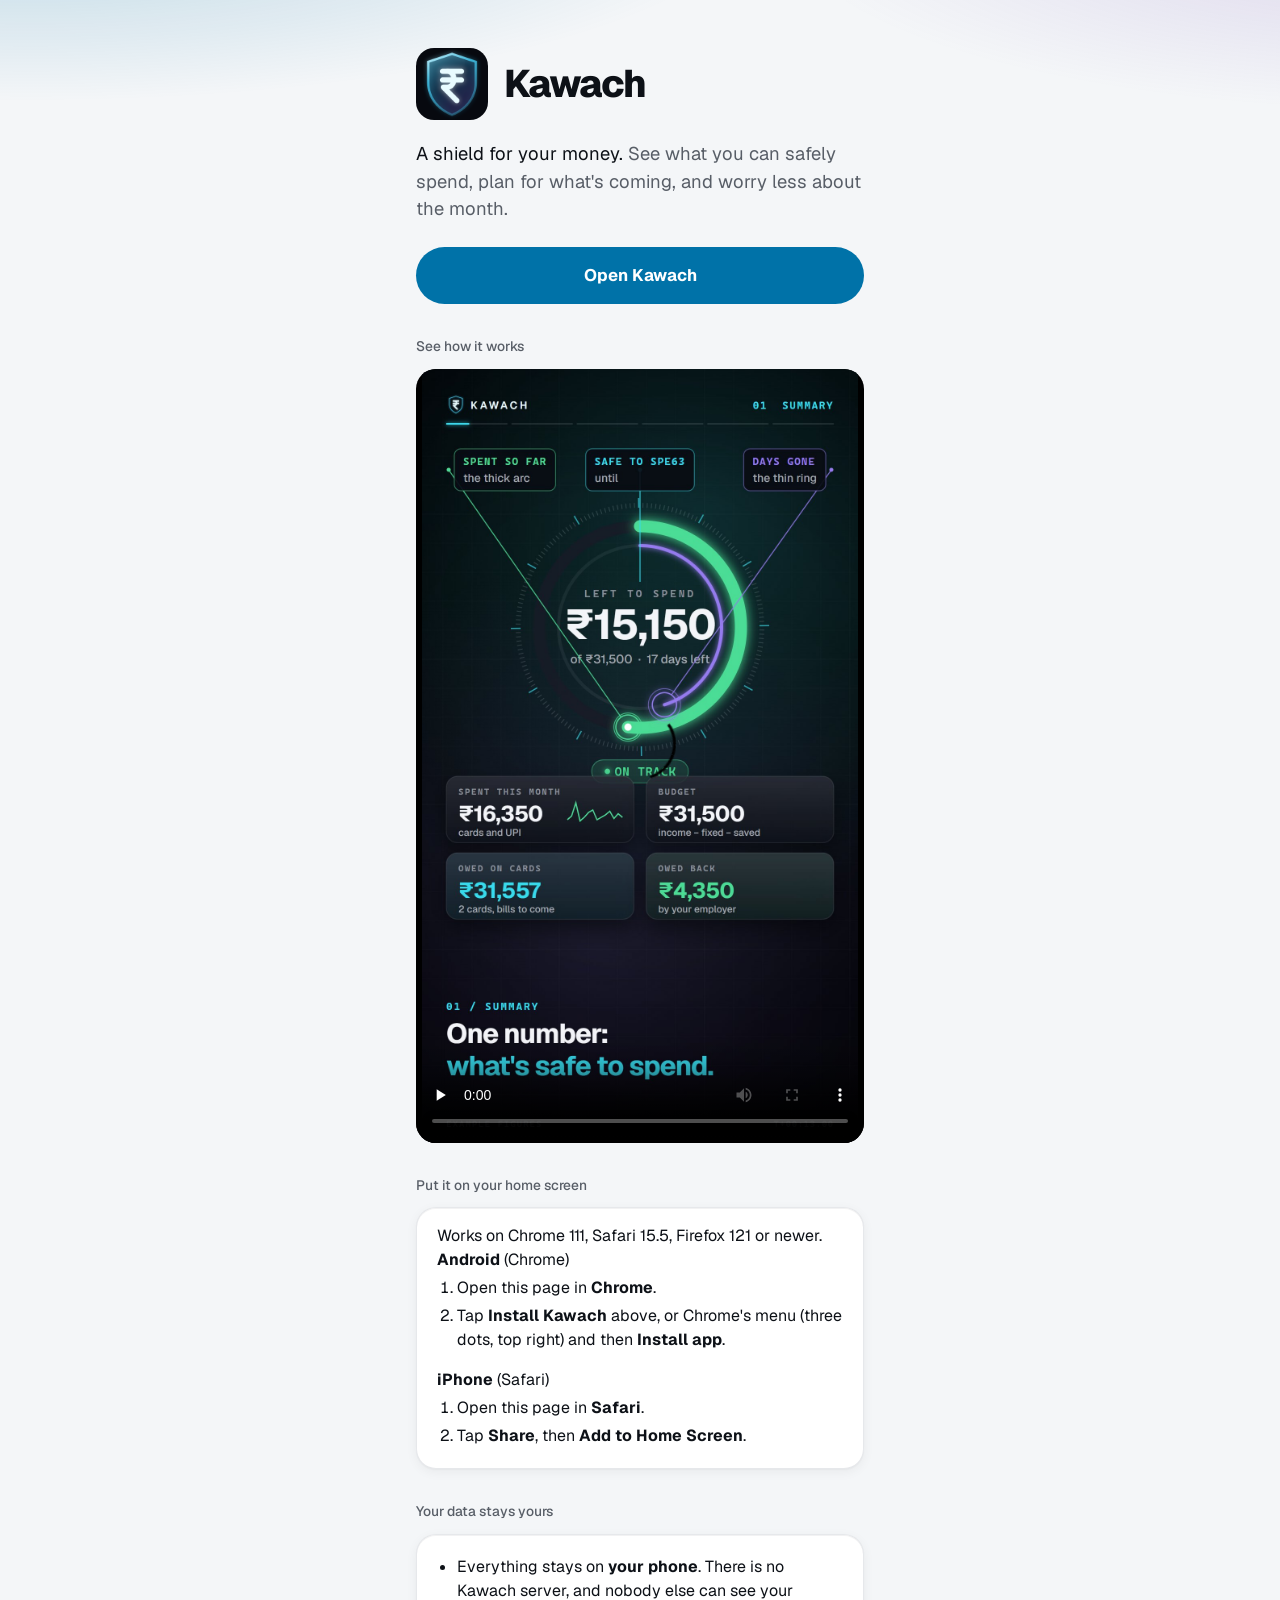
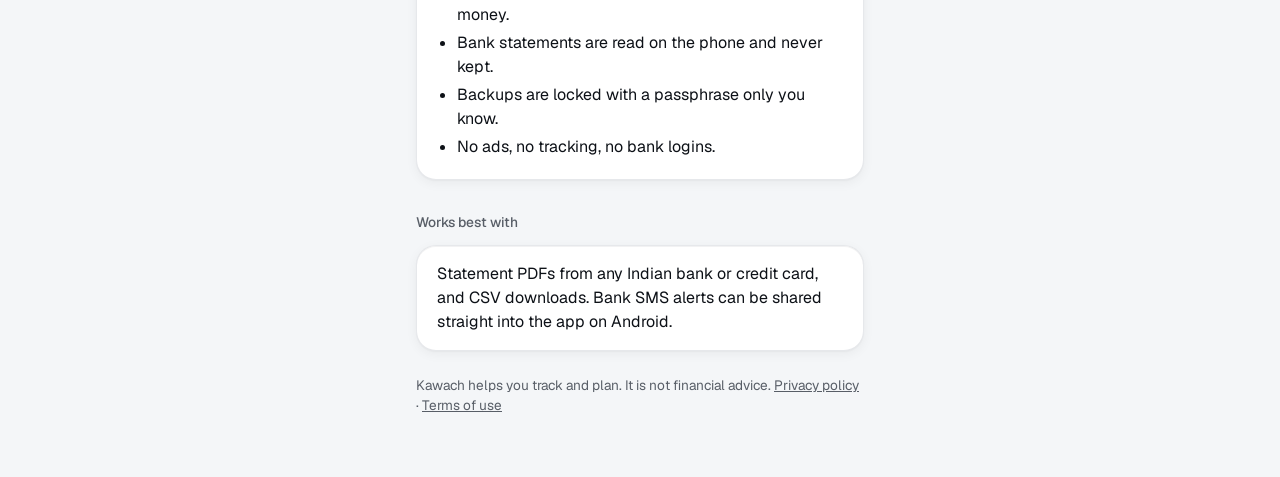
==== index.html @ 8b92a91d "Kawach 5.57: Tactile and Charts retire Retire the Tactile and Charts looks (their shared stylesheets" ====
<!doctype html>
<html lang="en">
<head>
<meta charset="UTF-8">
  <!-- What the browser is allowed to do.
     Kawach's promise is that money data never leaves the phone, and this is
     what makes the browser enforce it rather than trusting the code to be
     careful: connect-src names the only four places anything may be sent,
     so even injected script could not post a statement anywhere else.
     form-action 'none' stops a planted form doing the same, and object-src
     kills plugins outright. There is no frame-ancestors: that one only works
     as an HTTP header, which GitHub Pages will not let us set, so a <meta>
     policy carrying it is ignored and warns. -->
  <meta http-equiv="Content-Security-Policy" content="
    default-src 'self';
    script-src 'self' 'unsafe-inline';
    style-src 'self' 'unsafe-inline';
    img-src 'self' data:;
    font-src 'self';
    worker-src 'self' blob:;
    connect-src 'self' https://api.github.com https://gist.githubusercontent.com https://www.googleapis.com;
    form-action 'none';
    base-uri 'self';
    object-src 'none';
  ">
<meta name="viewport" content="width=device-width, initial-scale=1, viewport-fit=cover">
<title>Kawach</title>
<meta property="og:title" content="Kawach: a shield for your money">
<meta property="og:description" content="See what you can safely spend this month. Free, and your data stays on your phone.">
<meta property="og:image" content="https://getkawach.com/icons/og-image.png">
<meta name="twitter:card" content="summary_large_image">
<meta name="theme-color" content="#07090f" media="(prefers-color-scheme: dark)">
<meta name="theme-color" content="#f4f6f8" media="(prefers-color-scheme: light)">
<script>
  // Not to be framed. frame-ancestors would say this properly, but it only
  // works as an HTTP response header and GitHub Pages will not let us set
  // one. This is the fallback: if Kawach finds itself inside someone else's
  // page, it breaks out to the top rather than letting a hidden frame sit
  // under their buttons and collect taps meant for something else.
  try {
    if (window.top !== window.self) window.top.location = window.self.location.href;
  } catch (e) {
    // Cross-origin parents will not even let us read window.top.location.
    // Being blocked here IS the framing attempt, so hide the page instead.
    document.documentElement.style.display = 'none';
  }

  // The demo (js/demo.js): its own database and its own look, set before any module opens anything.
  var DEMO = false;
  try {
    if (sessionStorage.getItem('kawach-demo') === '1') {
      DEMO = true;
      window.EXPENSE_TRACKER_DB_NAME = 'kawach-demo';
      document.documentElement.classList.add('is-demo');
    }
  } catch (e) {}

  // The chosen light or dark, put on <html> before the stylesheet paints, so
  // the app never opens in the wrong colour and corrects itself a moment
  // later. js/appearance.js is the same decision, made again once it loads.
  try {
    var a = JSON.parse(localStorage.getItem(DEMO ? 'kawach-demo-appearance' : 'kawach-appearance')) || {};
    var r = document.documentElement;
    // The colouring (js/looks.js): 'auto' is the style's own colouring when
    // it is as light or dark as the phone, else Charts on a dark phone and
    // burning flame light on a light one. READY and LIGHT must match
    // js/looks.js.
    var READY = { instrument: 1, haven: 1 };
    var LIGHT = { 'flame-light': 1, 'haven-day': 1 };
    // Haven unless another style was chosen (the default since 5.52; Instrument was before, Tactile before that).
    // Tactile and Charts retired in 5.57: they, and anything unknown, are Haven.
    var st = READY[a.style] ? a.style : 'haven';
    r.setAttribute('data-style', st);
    var c = a.colour || ({ light: 'flame-light', dark: 'charts' })[a.theme] || 'auto';
    // Peaks and Mindora were retired in 5.41: whoever wore them is on Instrument, following the phone.
    if (c === 'peaks' || c === 'mindora' || c === 'tactile') c = 'auto';
    // Haven brings its own day and night: another look's own colouring (the default before 5.52) means "follow the phone" here.
    if (st === 'haven' && (c === 'charts' || c === 'tactile' || c === 'instrument')) c = 'auto';
    var pl = Boolean(window.matchMedia && window.matchMedia('(prefers-color-scheme: light)').matches);
    if (c === 'auto') c = st === 'haven' ? (pl ? 'haven-day' : 'haven-night') : Boolean(LIGHT[st]) === pl ? st : pl ? 'flame-light' : 'charts';
    r.setAttribute('data-colour', c);
    r.setAttribute('data-theme', LIGHT[c] ? 'light' : 'dark');
    if (a.text === 'large' || a.text === 'largest') r.setAttribute('data-text', a.text);
    if (a.density === 'compact') r.setAttribute('data-density', 'compact');
    r.setAttribute('data-motion', a.motion === 'calm' || a.motion === 'still' ? a.motion : 'alive');
    // The app lock (js/lock.js): hide the screens from the first paint, so nothing flashes before the PIN is asked.
    if (!DEMO && localStorage.getItem('kawach-lock')) r.classList.add('is-locked');
  } catch (e) {}

  // The bars of the app (title, tabs) are not shown until the opening leaves, so they can never be seen beside it.
  document.documentElement.classList.add('booting');

  // The opening, carried on rather than started again. When a new version
  // took over during the opening, the page reloads behind it; this page then
  // opens on the opening's resting frame, so it reads as one opening, not two.
  try {
    if (sessionStorage.getItem('kawach-boot-resume')) {
      sessionStorage.removeItem('kawach-boot-resume');
      document.documentElement.classList.add('boot-resumed');
    }
  } catch (e) {}

  // (4.17.1 moved the opening's mark up by half the status bar here, on the
  // theory that the page starts below it. The owner's screenshot of the
  // hand-over proved otherwise: the mark sat 29px above Android's icon - the
  // nudge itself, capped at 30 - and without it lines up. Removed in 4.17.2.)
</script>
<link rel="manifest" href="./manifest.webmanifest">
<link rel="icon" href="./icons/kawach.svg" type="image/svg+xml">
<link rel="icon" href="./icons/kawach-192.png" sizes="192x192">
<link rel="apple-touch-icon" href="./icons/kawach-touch-icon.png">
<meta name="apple-mobile-web-app-capable" content="yes">
<meta name="apple-mobile-web-app-status-bar-style" content="black-translucent">
<meta name="apple-mobile-web-app-title" content="Kawach">
<link rel="preload" href="./fonts/Geist-Variable.woff2" as="font" type="font/woff2" crossorigin>
<link rel="stylesheet" href="./css/tokens.css">
<link rel="stylesheet" href="./css/style.css">
<!-- The new visual system. Screens opt in by carrying the `k` class; while
     the migration is under way the rest of the app is untouched by it. -->
<link rel="stylesheet" href="./css/dna.css">
<link rel="stylesheet" href="./css/looks.css">
<link rel="stylesheet" href="./css/style-tactile.css">
<link rel="stylesheet" href="./css/style-instrument.css">
<link rel="stylesheet" href="./css/haven-proto.css">
<link rel="stylesheet" href="./css/style-haven.css">
<link rel="stylesheet" href="./css/haven-motion.css">
<link rel="stylesheet" href="./css/fit.css">
<link rel="stylesheet" href="./css/compact.css">
<style>
  /* The opening (4.17.1). Inline so it is on screen in the first frame.

     One element from the first frame to the last. An installed app on Android
     opens on Android's own launch screen first - the app icon on the
     manifest's background colour - and only then the page. 4.17 opened on
     black and drew the mark from nothing, so the icon vanished and a second,
     different logo was drawn: two things, one after the other. Now the
     page's first frame IS that launch screen - the same colour (#07090f, the
     manifest's background_color), the same glass shield, the same size, in
     the same place - and it changes from there instead of starting over:
       - a line of light traces the shield's edge, down both sides at once;
       - the glass body dissolves behind it, leaving the shield as a line;
       - the rupee stays exactly where it is the whole time;
       - a glow comes up, the name tracks in below, it rests, and it fades.

     The old exit cut out instead of fading (the same animation re-timed by
     the script; see 4.17). The exit is a transition that switches the
     failsafe off, so nothing can re-time it.

     Everything that moves is transform or opacity on its own layer, which
     keeps its frames while the app starts underneath - except the traced
     edge (stroke-dashoffset), kept to one plain stroke with no gradient or
     filter so its repaint is as small as a repaint can be. The glass icon and
     the glow are each blurred or filtered ONCE and then only fade.

     Easing - cubic-bezier(x1, y1, x2, y2) is a curve from (0,0) to (1,1),
     time across and progress up; the control points set how it leaves and
     how it arrives:
       --ease-draw (0.65, 0, 0.35, 1): at rest at both ends, fastest in the
         middle - a pen that lifts off and sets down, never a jolt.
       --ease-out  (0.22, 1, 0.36, 1): nearly all its speed at once, then a
         long slowing - things arrive and settle instead of stopping dead.
       --ease-exit (0.4, 0, 0.2, 1): a gentle start and a long soft finish,
         so a fade never snaps at either end.

     Timeline: the icon, from frame 0; the edge traces 200-1100ms; the glass
     dissolves 450-1350ms; the glow comes up 700-1600ms; the name tracks in
     from about 850ms; a rest; the fade from 2.5s (held while a new version
     downloads, up to 10s - see the script at the end of this file). */
  .boot {
    --boot-ink: #47d0f8;   /* the app's cyan, its highlight on a dark screen */
    --boot-mark: #e8fbff;  /* the rupee, as on the icon */
    --ease-draw: cubic-bezier(0.65, 0, 0.35, 1);
    --ease-out: cubic-bezier(0.22, 1, 0.36, 1);
    --ease-exit: cubic-bezier(0.4, 0, 0.2, 1);
    position: fixed; inset: 0; z-index: 9999;
    display: grid; place-items: center;
    /* manifest.webmanifest background_color: the colour Android's launch
       screen is drawn in, so there is no change of colour at the hand-over. */
    background: #07090f;
    /* The failsafe: if no script runs at all, the opening still clears
       itself. Later than the script's own limit for a download (10s), plus
       the moment it may wait for the reload onto it. */
    animation: boot-failsafe 450ms var(--ease-exit) 12000ms forwards;
  }
  @keyframes boot-failsafe { to { opacity: 0; visibility: hidden; } }

  /* The exit: a transition, so nothing can re-time it. Taps reach the app
     from the first moment of the fade. */
  /* The mark goes first, over the same dark plate, and only then does the plate clear: the shield and the app
     are never both on screen at once (a single fade showed the app through a half-faded shield). */
  .boot.is-leaving {
    animation: none;
    background-color: transparent;
    pointer-events: none;
    transition: background-color 280ms var(--ease-exit) 170ms;
  }
  .boot.is-leaving .boot-art { opacity: 0; transition: opacity 170ms var(--ease-exit); }

  /* The mark is the only thing in the middle - the name hangs below it - so
     it sits dead centre, which is where Android puts the icon. No nudge: on
     the owner's phone the page fills the screen Android's launch screen
     fills, and the two centres meet as they are (4.17.1 nudged it up and
     that was the gap seen at the hand-over). 242px is measured from the same
     screenshot: Android's shield and this one at the same width (it is drawn
     in dp, which is CSS px on a phone). */
  /* Hidden under the opening, and shown again by the script when it leaves; the animation puts them back by itself
     if no script ever runs. */
  .booting .app-header, .booting #tabs { visibility: hidden; animation: boot-chrome 0s linear 12.5s forwards; }
  @keyframes boot-chrome { to { visibility: visible; } }

  .boot-art {
    position: relative;
    width: min(242px, 64vw); aspect-ratio: 1;
  }
  .boot-art svg { position: absolute; inset: 0; width: 100%; height: 100%; overflow: visible; }

  /* 1. The icon as Android shows it: glass body, lit edge, rupee. Here from
        the first frame, then dissolving. */
  .boot-icon { animation: boot-fade-out 900ms var(--ease-exit) 450ms forwards; will-change: opacity; }
  @keyframes boot-fade-out { to { opacity: 0; } }

  /* 2. The glow: the finished line mark, blurred once, faded in. */
  .boot-glow { filter: blur(9px); opacity: 0; animation: boot-glow 900ms var(--ease-out) 700ms forwards; will-change: opacity; }
  @keyframes boot-glow { to { opacity: 0.8; } }

  /* 3. The line mark. The edge is traced: pathLength="1" makes each path one
        unit long, so a dash of 1 with a gap of 2 covers it exactly and an
        offset just past 1 hides it. 1.01 and the wide gap, not 1, because
        with round caps a dash ending exactly at a path's start is drawn as a
        dot. The rupee is not traced - it is already on the icon, so it simply
        stays, in the same place and weight, from the first frame to the last. */
  .boot-line { fill: none; stroke-linecap: round; stroke-linejoin: round; }
  .boot-edge {
    stroke: var(--boot-ink); stroke-width: 2.4;
    stroke-dasharray: 1 2; stroke-dashoffset: 1.01;
    animation: boot-trace 900ms var(--ease-draw) 200ms both;
  }
  @keyframes boot-trace {
    0% { stroke-dashoffset: 1.01; opacity: 0; }
    1% { opacity: 1; }
    100% { stroke-dashoffset: 0; opacity: 1; }
  }
  .boot-sym { stroke: var(--boot-mark); stroke-width: 6.6; }

  /* The name, below the mark without moving it. The tracking opens by moving
     the letters, not by changing letter-spacing: each starts pulled toward
     the middle by its distance from it (--d) and slides out to its place, all
     together on one curve, so the gaps stay equal at every moment - which is
     what makes it read as tracking. It is a transform, so nothing is laid out
     again. The script starts it once Geist has loaded, so the letters never
     arrive in a stand-in font and jump. */
  .boot-word {
    position: absolute; left: -40%; right: -40%; top: calc(100% + 18px);
    display: flex; justify-content: center; gap: 0.34em; margin: 0;
    font: 600 clamp(20px, 6.4vw, 26px)/1 "Geist", -apple-system, "Segoe UI", Roboto, sans-serif;
    text-transform: uppercase;
    color: #e6f6fb;
  }
  .boot-word span { opacity: 0; }
  .boot.is-type .boot-word span { animation: boot-letter 760ms var(--ease-out) forwards; }
  @keyframes boot-letter {
    from { opacity: 0; transform: translateX(calc(var(--d) * -0.42em)); }
    to { opacity: 1; transform: none; }
  }

  /* Said only if a new version is still downloading when the opening would
     have left, so a longer opening never looks like a frozen one. */
  .boot-note {
    position: absolute; left: -40%; right: -40%; top: calc(100% + 66px);
    margin: 0; text-align: center;
    font: 500 13px/1.3 "Geist", -apple-system, "Segoe UI", Roboto, sans-serif;
    color: rgba(214, 246, 255, 0.62);
    opacity: 0; transition: opacity 400ms var(--ease-out);
  }
  .boot.is-updating .boot-note { opacity: 1; }

  /* After a reload for a new version: straight to the resting frame, which is
     what was on screen a moment before, then the fade. Each rule names .boot
     so it outranks the ones that start the motion, whatever classes are on. */
  .boot-resumed .boot .boot-icon { animation: none; opacity: 0; }
  .boot-resumed .boot .boot-edge { animation: none; stroke-dashoffset: 0; }
  .boot-resumed .boot .boot-glow { animation: none; opacity: 0.8; }
  .boot-resumed .boot .boot-word span { animation: none; opacity: 1; transform: none; }

  /* Motion the person has asked not to see: no tracing and no sliding. The
     icon still gives way to the line mark, but as a fade, which is not
     motion; the opening still leaves on time. */
  @media (prefers-reduced-motion: reduce) {
    .boot-edge { animation: none; stroke-dashoffset: 0; }
    .boot.is-type .boot-word span { animation: none; }
    .boot-word span { opacity: 1; }
    .boot.is-leaving { transition-duration: 150ms; transition-delay: 0s; }
    .boot.is-leaving .boot-art { transition-duration: 0s; }
  }
</style>
</head>
<body>
<!-- The opening. It leaves through the script at the end of this file, and by
     its own failsafe if that never runs. It begins as Kawach's icon - exactly
     what Android's launch screen has just shown - and becomes the line mark,
     so the hand-over from Android to the app is one continuous thing. -->
<div id="boot" class="boot" aria-hidden="true">
  <div class="boot-art">
    <!-- The icon (icons/kawach.svg, without its square plate): glass body,
         lit edge, rupee. -->
    <svg class="boot-icon" viewBox="0 0 100 100">
      <defs>
        <linearGradient id="bkBody" x1="0.1" y1="0" x2="0.7" y2="1">
          <stop offset="0" stop-color="#47d0f8" stop-opacity="0.42"/>
          <stop offset="0.5" stop-color="#2b7fb8" stop-opacity="0.26"/>
          <stop offset="1" stop-color="#7c5cf0" stop-opacity="0.18"/>
        </linearGradient>
        <linearGradient id="bkEdge" x1="0" y1="0" x2="0.4" y2="1">
          <stop offset="0" stop-color="#cdf5ff" stop-opacity="0.98"/>
          <stop offset="0.4" stop-color="#47d0f8" stop-opacity="0.8"/>
          <stop offset="1" stop-color="#47d0f8" stop-opacity="0.34"/>
        </linearGradient>
        <linearGradient id="bkSheen" x1="0" y1="0" x2="0.2" y2="1">
          <stop offset="0" stop-color="#ffffff" stop-opacity="0.3"/>
          <stop offset="0.5" stop-color="#ffffff" stop-opacity="0.03"/>
          <stop offset="1" stop-color="#ffffff" stop-opacity="0"/>
        </linearGradient>
        <filter id="bkGlow" x="-45%" y="-45%" width="190%" height="190%">
          <feGaussianBlur stdDeviation="3.2" result="b"/>
          <feComponentTransfer in="b" result="g"><feFuncA type="linear" slope="0.52"/></feComponentTransfer>
          <feMerge><feMergeNode in="g"/><feMergeNode in="SourceGraphic"/></feMerge>
        </filter>
        <clipPath id="bkClip"><path d="M50 12L80 22V48C80 68 67 82 50 89C33 82 20 68 20 48V22Z"/></clipPath>
      </defs>
      <g filter="url(#bkGlow)">
        <path d="M50 12L80 22V48C80 68 67 82 50 89C33 82 20 68 20 48V22Z" fill="url(#bkBody)"/>
        <g clip-path="url(#bkClip)"><ellipse cx="33" cy="24" rx="33" ry="25" fill="url(#bkSheen)"/></g>
        <path d="M50 12L80 22V48C80 68 67 82 50 89C33 82 20 68 20 48V22Z" fill="none" stroke="url(#bkEdge)" stroke-width="2.9"/>
        <!-- Its rupee, with the icon's soft halo. The line mark's rupee sits
             exactly on top of it, so as this layer dissolves only the halo
             goes, and the glow layer below brings it back. -->
        <path d="M38 34h24M38 45h24M44 34c11 0 11 20 0 20h-5l17 17" fill="none" stroke="#e8fbff" stroke-width="6.6" stroke-linecap="round" stroke-linejoin="round"/>
      </g>
    </svg>
    <!-- The glow: the finished line mark, blurred, behind the sharp one. -->
    <svg class="boot-glow" viewBox="0 0 100 100" fill="none" stroke-linecap="round" stroke-linejoin="round">
      <path d="M50 12L80 22V48C80 68 67 82 50 89C33 82 20 68 20 48V22Z" stroke="#47d0f8" stroke-width="3.2"/>
      <path d="M38 34h24M38 45h24M44 34c11 0 11 20 0 20h-5l17 17" stroke="#d6f6ff" stroke-width="7"/>
    </svg>
    <!-- The line mark. The edge is two halves that start together at the top
         and meet at the point. The rupee is the icon's own, in the same place
         and weight, so it never leaves the screen. -->
    <svg class="boot-mark" viewBox="0 0 100 100">
      <path class="boot-line boot-edge" pathLength="1" d="M50 12L20 22V48C20 68 33 82 50 89"/>
      <path class="boot-line boot-edge" pathLength="1" d="M50 12L80 22V48C80 68 67 82 50 89"/>
      <path class="boot-line boot-sym" d="M38 34h24M38 45h24M44 34c11 0 11 20 0 20h-5l17 17"/>
    </svg>
    <p class="boot-word"><span style="--d:-2.5">K</span><span style="--d:-1.5">a</span><span style="--d:-0.5">w</span><span style="--d:0.5">a</span><span style="--d:1.5">c</span><span style="--d:2.5">h</span></p>
    <p class="boot-note">Updating to the latest version</p>
  </div>
</div>
<header class="app-header">
  <h1 id="view-title">Summary</h1>
  <button type="button" id="space-chip" class="space-chip" hidden></button>
  <span id="sync-indicator" class="sync-indicator" hidden></span>
  <button type="button" id="settings-btn" class="header-btn" aria-label="Backup and settings"><span data-icon="settings"></span></button>
</header>
<div id="update-banner" class="update-banner" hidden>
  <span id="update-banner-text"></span>
  <button type="button" id="update-banner-btn">Reload</button>
</div>
<main id="view-container" class="view-container"></main>
<nav class="bottom-nav" id="tabs">
  <button type="button" class="nav-btn active" data-view="summary">
    <span class="nav-icon" data-icon="summary"></span><span>Summary</span>
  </button>
  <button type="button" class="nav-btn" data-view="accounts">
    <span class="nav-icon" data-icon="accounts"></span><span>Accounts</span>
  </button>
  <button type="button" class="nav-btn" data-view="add">
    <span class="nav-icon" data-icon="add"></span><span>Add</span>
  </button>
  <button type="button" class="nav-btn" data-view="plan">
    <span class="nav-icon" data-icon="plan"></span><span>Plan</span>
  </button>
  <button type="button" class="nav-btn" data-view="transactions">
    <span class="nav-icon" data-icon="history"></span><span>History</span>
  </button>
</nav>
<script>
  // A browser too old to draw Kawach says so in plain words, instead of showing a screen with no colour. Every
  // colour in the app is written in a form (oklch) that browsers before 2023 do not know, and the screens use
  // :has(), structuredClone and inert. Nothing is lost: the data is still on the phone, and opens when the
  // browser is updated. Plain colours here on purpose: this is the one box that cannot use the app's own.
  (function () {
    var ok = false;
    try {
      ok = window.CSS && CSS.supports('color', 'oklch(50% 0.1 200)') && CSS.supports('selector(:has(a))') && typeof structuredClone === 'function' && 'inert' in HTMLElement.prototype;
    } catch (e) {
      ok = false;
    }
    if (ok) return;
    var box = document.createElement('div');
    box.setAttribute('role', 'alert');
    box.style.cssText = 'position:fixed;inset:0;z-index:99999;display:grid;place-items:center;padding:24px;background:#10131a;color:#f2f4f8;font:16px/1.5 system-ui,sans-serif;text-align:center';
    box.innerHTML = '<div style="max-width:340px"><p style="font-size:20px;font-weight:700;margin:0 0 12px">Kawach needs a newer browser</p><p style="margin:0 0 12px;color:#c3c9d4">This browser is too old to show Kawach properly. Update Chrome, Samsung Internet, Safari or Firefox, then open Kawach again.</p><p style="margin:0;color:#c3c9d4">Nothing is lost. Anything you saved is still on this phone.</p></div>';
    document.body.appendChild(box);
  })();
</script>
<script type="module" src="./js/app.js"></script>
<script>
  // Always on the latest version, and when the opening leaves.
  //
  // How a new version arrives: sw.js downloads every file of it, takes over
  // straight away (skipWaiting + clients.claim), and js/app.js reloads the page
  // onto it the moment it does - on a screen where that is safe and nothing is
  // being typed. That part already worked. What made updates slow was the
  // asking: the browser only asks the server for a new version when the page
  // is LOADED, and opening Kawach from recent apps usually brings back the
  // page still in memory rather than loading it. So an update could wait days
  // for a real restart. Now it asks every time the app comes back on screen.
  (function () {
    if (!('serviceWorker' in navigator)) return;
    var lastAsked = 0;
    function ask() {
      // Once every 30 seconds at most: flicking between apps should not mean
      // a request to the server each time.
      if (Date.now() - lastAsked < 30000) return;
      lastAsked = Date.now();
      navigator.serviceWorker.getRegistration().then(function (reg) {
        if (reg) return reg.update();
      }).catch(function () {});
    }
    document.addEventListener('visibilitychange', function () {
      if (document.visibilityState === 'visible') ask();
    });
    ask();
  })();

  // When the opening leaves, and taking it out of the page.
  //
  // It fades at 2.5s: the mark has settled by about 1.6s, so it rests for
  // about a second first. It only goes once a screen has drawn underneath,
  // and by 4s whatever happens - unless a new version is downloading, when it
  // stays (up to 10s, with a line saying so) so that the reload onto the new
  // version happens behind it. The page that loads then opens on the resting
  // frame (see the head), so the person sees one opening.
  //
  // performance.now() is time since this page began, the clock the CSS
  // animations above run on. Readiness is checked on a timer, not each frame:
  // frames stop altogether in a tab opened in the background.
  (function () {
    var boot = document.getElementById('boot');
    if (!boot) return;
    var resumed = document.documentElement.classList.contains('boot-resumed');
    var HOLD = resumed ? 400 : 2500;
    var CAP = 4000;
    // A new version is about 95 files, the PDF reader among them, so on a
    // slow connection it can take a while. Long enough for most, not so long
    // that anyone is kept waiting on a bad day; past it, this version opens
    // and the new one is taken the next time.
    var UPDATE_CAP = 10000;
    var reduced = window.matchMedia && matchMedia('(prefers-reduced-motion: reduce)').matches;
    var FADE = reduced ? 150 : 450; // the mark's 170ms plus the plate's 280ms in the CSS
    var leaving = false;
    var updating = false;
    // The new version has taken over and the reload onto it is on its way.
    // The opening must not start leaving in that moment, or the old app shows
    // for a split second before the reload - a second opening in all but name.
    var handingOver = false;

    // The name: once Geist has loaded (or after 1.1s regardless), and never
    // before 850ms. Not on a resumed page: it is already showing.
    if (!resumed) {
      var typeface = document.fonts && document.fonts.load
        ? document.fonts.load('600 24px "Geist"').catch(function () {})
        : Promise.resolve();
      Promise.race([typeface, new Promise(function (r) { setTimeout(r, 1100); })]).then(function () {
        setTimeout(function () { boot.classList.add('is-type'); }, Math.max(0, 850 - performance.now()));
      });
    }

    // A new version on its way while the opening is up. Only when a version
    // is already running (a first visit has nothing to be newer than), and
    // never on a page that has just reloaded for one.
    if ('serviceWorker' in navigator && navigator.serviceWorker.controller && !resumed) {
      navigator.serviceWorker.getRegistration().then(function (reg) {
        if (!reg) return;
        function watch(worker) {
          if (!worker) return;
          updating = true;
          worker.addEventListener('statechange', function () {
            // A download that failed: carry on with this version.
            if (worker.state === 'redundant') updating = false;
          });
        }
        watch(reg.installing || reg.waiting);
        reg.addEventListener('updatefound', function () { watch(reg.installing); });
      }).catch(function () {});
      navigator.serviceWorker.addEventListener('controllerchange', function () {
        if (!updating) return;
        // The new version has taken over and app.js reloads onto it now. The
        // next page carries the opening on from its resting frame. If no
        // reload comes (app.js judged it unsafe), let the opening go as
        // normal and take the note back.
        try { sessionStorage.setItem('kawach-boot-resume', '1'); } catch (e) {}
        handingOver = true;
        setTimeout(function () {
          try { sessionStorage.removeItem('kawach-boot-resume'); } catch (e) {}
          handingOver = false;
          updating = false;
        }, 1500);
      });
    }

    function drawn() {
      var main = document.getElementById('view-container');
      return !!(main && main.firstElementChild);
    }

    // Out of the document once it is invisible. transitionend is the signal;
    // the timer covers the cases where that event never comes - a 0ms fade, a
    // tab in the background - since an invisible overlay left in place would
    // still be in the way.
    function unmount() {
      document.documentElement.classList.remove('booting');
      if (boot.parentNode) boot.parentNode.removeChild(boot);
    }
    function leave() {
      if (leaving) return;
      leaving = true;
      document.documentElement.classList.remove('booting');
      clearInterval(timer);
      boot.addEventListener('transitionend', function (e) {
        if (e.target === boot && e.propertyName === 'background-color') unmount();
      });
      setTimeout(unmount, FADE + 250);
      boot.classList.add('is-leaving');
    }

    var timer = setInterval(function () {
      var t = performance.now();
      if (handingOver) return;
      if (updating && t < UPDATE_CAP) {
        if (t >= HOLD) boot.classList.add('is-updating');
        return;
      }
      if ((t >= HOLD && drawn()) || t >= CAP) leave();
    }, 50);
  })();
</script>
</body>
</html>
---- css/tokens.css ----
/* Hallmark · design system: design.md · genre: modern-minimal · designed-as-app
 * Every colour, font, space, radius and easing the app uses. style.css refers
 * to these by name and never writes a raw value of its own; see design.md for
 * the rules they encode.
 */

/* Geist, shipped inside the app (fonts/, OFL licence alongside) so no screen
   ever fetches a font from anywhere: the app makes no third-party calls. One
   variable file carries every weight. */
@font-face {
  font-family: "Geist";
  src: url("../fonts/Geist-Variable.woff2") format("woff2");
  font-weight: 100 900;
  font-style: normal;
  font-display: swap;
}

:root {
  /* ---- Colour: dark first. Paper, ink, and meaning. ---- */
  /* A deep blue-black ground. Green used to be the whole interface, which
     made the app read as one colour; now the foundation is neutral so light
     means something wherever it appears. */
  --bg: oklch(14% 0.014 265);
  --bg-elevated: oklch(17.4% 0.016 265);
  --surface: oklch(19.6% 0.017 265);
  --surface-alt: oklch(23.4% 0.018 265);
  --surface-hi: oklch(27.2% 0.019 265);
  --text: oklch(96.6% 0.004 255);
  --text-muted: oklch(68% 0.016 258);
  --text-dim: oklch(65% 0.018 258);
  /* A divider has to be visible in both themes, not only in the light one:
     at 27.6% it measured 1.20 against a card, which reads as no line at all
     on a phone in daylight. */
  --border: oklch(30% 0.017 265);
  --border-hi: oklch(37% 0.022 265);
  /* The one pixel of light along the top of a raised surface. */
  --edge-lum: oklch(100% 0 0 / 0.07);

  /* What a surface does when you touch it, when it is chosen, and when it is
     not available. Defined in both themes, so a pressed row looks pressed
     whichever one you are in. */
  --surface-press: oklch(24% 0.018 265);
  --surface-selected: oklch(26% 0.05 232);
  --text-disabled: oklch(48% 0.014 258);

  /* Cyan is interaction: the main action, where you are, focus, and the line
     a chart draws. Not a mood - the colour of "this responds". */
  --accent: oklch(80% 0.128 222);
  --accent-ink: oklch(16% 0.03 235);
  --accent-soft: oklch(26% 0.05 232);
  --accent-line: oklch(42% 0.09 228);
  /* The second voice in a comparison - the flexible half of a budget, the
     second bar in a ranking. Never an action. */
  --violet: oklch(68% 0.148 295);
  --violet-soft: oklch(26% 0.055 295);
  /* Kawach's own green now says one thing: money in good standing - what is
     free, what is saved, a goal on track. Never chrome, never a border. */
  --emerald: oklch(72% 0.13 162);

  /* Meaning, never decoration: money in, money out, careful. */
  --in: oklch(83.2% 0.156 158);
  --out: oklch(73.2% 0.165 28);
  --warn: oklch(83.7% 0.164 84);

  /* Category chips: one colour per kind of spending (js/category-style.js),
     and eight more for categories you make yourself. */
  --cat-uncategorized: oklch(61.8% 0.026 165);
  --cat-food: oklch(75.3% 0.155 42);
  --cat-groceries: oklch(80% 0.182 152);
  --cat-transport: oklch(75.4% 0.139 233);
  --cat-bills: oklch(83.7% 0.164 84);
  --cat-home: oklch(70.9% 0.159 294);
  --cat-shopping: oklch(72.5% 0.175 350);
  --cat-fun: oklch(72.2% 0.177 306);
  --cat-health: oklch(77.3% 0.153 163);
  --cat-income: oklch(90.2% 0.191 122);
  --cat-transfer: oklch(71.1% 0.03 165);
  --cat-invest: oklch(79.7% 0.134 212);
  --cat-learning: oklch(71.4% 0.143 255);
  --cat-gifts: oklch(71.9% 0.169 13);
  --cat-none: oklch(55.4% 0.035 165);
  --cat-1: oklch(76.9% 0.165 70);
  --cat-2: oklch(60.6% 0.219 293);
  --cat-3: oklch(71.5% 0.126 215);
  --cat-4: oklch(65.6% 0.212 354);
  --cat-5: oklch(76.8% 0.204 131);
  --cat-6: oklch(64.5% 0.215 16);
  --cat-7: oklch(70.4% 0.123 183);
  --cat-8: oklch(62.7% 0.233 304);

  --chip-bg: var(--surface-alt);
  --scrim: oklch(0% 0 0 / 0.55);

  /* ---- Glass ----
     A surface is not a grey rectangle on black. It is a translucent pane
     with the room's light behind it: a fill you can see a little through, a
     gradient across it so it is lit from the top like everything else, and
     an edge that catches that light. Only the heroes blur what is behind
     them - a blurred pane costs real frames on a mid-range phone, and a long
     list of them would stutter while it scrolls. */
  --glass: color-mix(in srgb, var(--surface) 76%, transparent);
  --glass-hi: color-mix(in srgb, var(--surface-alt) 72%, transparent);
  --glass-sheen: linear-gradient(
    180deg,
    oklch(100% 0 0 / 0.035) 0%,
    oklch(100% 0 0 / 0.008) 38%,
    transparent 72%
  );
  --glass-edge: color-mix(in srgb, var(--border) 34%, transparent);
  --blur: 18px;

  /* ---- Glow ----
     Light around the few things that lead a screen: the figure that answers
     it, the line that explains the figure, the control you have chosen.
     Never a rim around every card - the moment everything glows, nothing
     is being pointed at. */
  --glow-cyan: 0 0 24px color-mix(in srgb, var(--accent) 26%, transparent);
  --glow-blue: 0 0 22px color-mix(in srgb, var(--accent) 18%, transparent);
  --glow-violet: 0 0 24px color-mix(in srgb, var(--violet) 22%, transparent);
  --glow-warm: 0 0 24px color-mix(in srgb, var(--warn) 20%, transparent);
  /* For a figure: light thrown by the text itself, not a box behind it. */
  --glow-text: 0 0 30px color-mix(in srgb, var(--accent) 16%, transparent);

  /* The warm field in the room. It is not the amber that means "this needs
     you": that one is a colour on a figure or a word, this one is light on
     the far wall, three per cent strong and nowhere near any text. */
  --amb-warm: oklch(72% 0.13 55);

  /* Depth, in three steps and nothing more: a card sits, a hero lifts, a
     sheet floats. Each is a soft shadow plus a one-pixel edge catching the
     light at the top - the way a real card looks, not a glow. */
  --edge: oklch(100% 0 0 / 0.06);
  --shadow-card: 0 1px 2px oklch(0% 0 0 / 0.28), 0 4px 16px oklch(0% 0 0 / 0.22);
  --shadow: 0 1px 2px oklch(0% 0 0 / 0.4), 0 8px 28px oklch(0% 0 0 / 0.35);
  --shadow-lift: 0 10px 34px oklch(0% 0 0 / 0.5);

  /* ---- Type: one family, Geist, set tight for figures. ---- */
  --font-display: "Geist", -apple-system, BlinkMacSystemFont, "Segoe UI", Roboto, sans-serif;
  --font-body: var(--font-display);
  --tracking-display: -0.025em;

  /* One scale for the whole app. Before this there were 38 different sizes
     in the stylesheet and no two screens agreed, which is most of what made
     Kawach read as six screens rather than one product. Nine steps, and a
     figure is always bigger and tighter than the label that names it. */
  --text-hero: clamp(3.4rem, 14vw, 4.2rem); /* the one answer on a screen */
  --text-display: 1.55rem; /* the screen's own title */
  --text-head: 1.25rem; /* a heading inside a screen */
  --text-fig-xl: 2.1rem; /* the one figure a review screen is about */
  --text-fig-lg: 1.45rem; /* the biggest figure inside a panel */
  --text-fig: 1.15rem; /* an ordinary money figure */
  --text-fig-sm: 1.05rem; /* a figure in a stat pair */
  --text-body: 0.95rem; /* sentences */
  --text-label: 0.86rem; /* the name of a thing */
  --text-meta: 0.8rem; /* the line under it */
  --text-micro: 0.72rem; /* the smallest label that still has to be read */

  /* Weight says what something is, not how loud it is. A figure is always
     650, a label always 500: the same meaning looks the same everywhere. */
  --weight-fig: 650;
  --weight-strong: 700;
  --weight-label: 500;
  --weight-body: 400;

  /* Figures are tracked tighter as they grow, the way a set figure reads. */
  --tracking-fig: -0.015em;
  --tracking-hero: -0.052em;

  /* ---- Controls: three heights, and one rule about touching them. ----
     A phone needs 44px under a finger whatever the thing looks like. A small
     pill may stay small; its hit area may not. */
  --control-lg: 48px; /* a full-width button */
  --control-md: 44px; /* a row, a select, a segmented control */
  --control-sm: 36px; /* a chip or pill, inside a 44px tap area */
  --tap: 44px;

  /* ---- Icons: three sizes, so a glyph never sets its own scale. ---- */
  --icon-lg: 1.5rem; /* the one icon a whole screen is about */
  --icon-md: 1.3rem; /* navigation, and an icon standing alone */
  --icon-sm: 1.15rem; /* an icon beside text */

  /* ---- Drawings: one line weight family for every chart. ---- */
  --chart-line: 2.25px; /* the line that carries the answer */
  --chart-pace: 2px; /* the comparison it is measured against */
  --chart-hair: 1px; /* a baseline or an axis */
  --chart-ring: 6px; /* a ring's track and its fill */

  /* ---- Space: a 4-point scale. Nothing is spaced by a raw value. ---- */
  --space-4xs: 0.125rem; /*  2px: hairline gaps only */
  --space-3xs: 0.25rem; /*  4px */
  --space-2xs: 0.5rem; /*  8px */
  --space-xs: 0.75rem; /* 12px */
  --space-sm: 1rem; /* 16px */
  --space-md: 1.25rem; /* 20px */
  --space-lg: 1.5rem; /* 24px */
  --space-xl: 2rem; /* 32px */
  --space-2xl: 3rem; /* 48px */

  /* ---- Shape ---- */
  --radius-xl: 24px;
  --radius-lg: 20px;
  --radius-md: 14px;
  --radius-sm: 11px;
  --radius-pill: 999px;

  /* ---- Motion: three easings, no springs on controls. ---- */
  --ease-out: cubic-bezier(0.16, 1, 0.3, 1);
  --ease-in: cubic-bezier(0.7, 0, 0.84, 0);
  --ease-in-out: cubic-bezier(0.65, 0, 0.35, 1);
  --dur-fast: 140ms;
  --dur: 220ms;
  --dur-slow: 480ms;
}

/* The light theme keeps the same bones: same contrast, same weight, just
   inverted. It is not a softer or quieter version of the app. */
@media (prefers-color-scheme: light) {
  :root:not([data-theme="dark"]) {
    --bg: oklch(97.2% 0.004 255);
    --bg-elevated: oklch(100% 0 0);
    --surface: oklch(100% 0 0);
    --surface-alt: oklch(95.6% 0.005 255);
    --surface-hi: oklch(93% 0.007 255);
    --text: oklch(17.5% 0.014 262);
    --text-muted: oklch(48% 0.016 258);
    /* Dim, but still readable: it carries the small labels. */
    --text-dim: oklch(52% 0.016 258);
    /* Same reasoning as the dark theme: a divider must be seen. */
    --border: oklch(88.5% 0.007 255);
    --border-hi: oklch(83% 0.011 255);
    /* Paper cannot catch a white highlight; its edge is a faint shadow. */
    --edge-lum: oklch(17.5% 0.014 262 / 0.05);

    --surface-press: oklch(96% 0.005 255);
    --surface-selected: oklch(95% 0.035 232);
    --text-disabled: oklch(65% 0.014 258);

    --accent: oklch(52% 0.13 235);
    --accent-ink: oklch(100% 0 0);
    --accent-soft: oklch(95% 0.035 232);
    --accent-line: oklch(86% 0.07 230);
    --emerald: oklch(50% 0.11 162);
    --violet: oklch(50% 0.17 295);
    --violet-soft: oklch(95% 0.03 295);

    /* Measured on the paper: 3.78, 4.17 and 4.06 before this. Same colours,
       darker, so a figure reads as well on the paper as on a card. */
    --in: oklch(53% 0.13 159);
    --out: oklch(56.9% 0.19 31);
    --warn: oklch(55.4% 0.125 69);

    /* Category colours are chosen against black. On white the same colours
       measured between 1.29 and 2.72, so the light theme keeps each hue and
       darkens it: every one now clears 4.5 on a card and on the paper. */
    --cat-uncategorized: oklch(54.4% 0.026 165);
    --cat-food: oklch(56.3% 0.155 42);
    --cat-groceries: oklch(51.7% 0.182 152);
    --cat-transport: oklch(53.3% 0.139 233);
    --cat-bills: oklch(54.9% 0.164 84);
    --cat-home: oklch(56.2% 0.159 294);
    --cat-shopping: oklch(57% 0.175 350);
    --cat-fun: oklch(56.7% 0.177 306);
    --cat-health: oklch(51.7% 0.153 163);
    --cat-income: oklch(53.4% 0.191 122);
    --cat-transfer: oklch(54.3% 0.03 165);
    --cat-invest: oklch(52.1% 0.134 212);
    --cat-learning: oklch(54.9% 0.143 255);
    --cat-gifts: oklch(56.9% 0.169 13);
    --cat-none: oklch(54.3% 0.035 165);
    --cat-1: oklch(55.4% 0.165 70);
    --cat-2: oklch(57.1% 0.219 293);
    --cat-3: oklch(52.5% 0.126 215);
    --cat-4: oklch(57.5% 0.212 354);
    --cat-5: oklch(53% 0.204 131);
    --cat-6: oklch(57.4% 0.215 16);
    --cat-7: oklch(52.2% 0.123 183);
    --cat-8: oklch(57.6% 0.233 304);

    /* On paper the pane is still a pane, but light passes the other way:
       the fill is nearly opaque white and the sheen is a faint shadow from
       above rather than a highlight. Glow is almost nothing - a lit edge on
       white reads as a smudge - so hierarchy in daylight is carried by
       weight and space, which is how paper has always done it. */
    --glass: color-mix(in srgb, var(--surface) 92%, transparent);
    --glass-hi: color-mix(in srgb, var(--surface-alt) 90%, transparent);
    --glass-sheen: linear-gradient(
      180deg,
      oklch(100% 0 0 / 0.9) 0%,
      oklch(100% 0 0 / 0.35) 40%,
      transparent 75%
    );
    --glass-edge: color-mix(in srgb, var(--border) 62%, transparent);

    --glow-cyan: 0 0 18px color-mix(in srgb, var(--accent) 12%, transparent);
    --glow-blue: 0 0 16px color-mix(in srgb, var(--accent) 9%, transparent);
    --glow-violet: 0 0 18px color-mix(in srgb, var(--violet) 10%, transparent);
    --glow-warm: 0 0 18px color-mix(in srgb, var(--warn) 10%, transparent);
    --glow-text: none;

    --amb-warm: oklch(72% 0.13 55);

    --scrim: oklch(16.8% 0.007 258 / 0.45);
    /* On paper the light comes from above too, but a white card cannot catch
       a white highlight: the edge is a faint shadow instead. */
    --edge: oklch(16.8% 0.007 258 / 0.04);
    --shadow-card: 0 1px 2px oklch(16.8% 0.007 258 / 0.04), 0 3px 12px oklch(16.8% 0.007 258 / 0.05);
    --shadow: 0 1px 2px oklch(16.8% 0.007 258 / 0.05), 0 6px 20px oklch(16.8% 0.007 258 / 0.06);
    --shadow-lift: 0 10px 30px oklch(16.8% 0.007 258 / 0.12);
  }
}
/* generated from the block above by tools/theme; do not edit by hand */
:root[data-theme="light"] {
    --bg: oklch(97.2% 0.004 255);
    --bg-elevated: oklch(100% 0 0);
    --surface: oklch(100% 0 0);
    --surface-alt: oklch(95.6% 0.005 255);
    --surface-hi: oklch(93% 0.007 255);
    --text: oklch(17.5% 0.014 262);
    --text-muted: oklch(48% 0.016 258);
    /* Dim, but still readable: it carries the small labels. */
    --text-dim: oklch(52% 0.016 258);
    /* Same reasoning as the dark theme: a divider must be seen. */
    --border: oklch(88.5% 0.007 255);
    --border-hi: oklch(83% 0.011 255);
    /* Paper cannot catch a white highlight; its edge is a faint shadow. */
    --edge-lum: oklch(17.5% 0.014 262 / 0.05);

    --surface-press: oklch(96% 0.005 255);
    --surface-selected: oklch(95% 0.035 232);
    --text-disabled: oklch(65% 0.014 258);

    --accent: oklch(52% 0.13 235);
    --accent-ink: oklch(100% 0 0);
    --accent-soft: oklch(95% 0.035 232);
    --accent-line: oklch(86% 0.07 230);
    --emerald: oklch(50% 0.11 162);
    --violet: oklch(50% 0.17 295);
    --violet-soft: oklch(95% 0.03 295);

    /* Measured on the paper: 3.78, 4.17 and 4.06 before this. Same colours,
       darker, so a figure reads as well on the paper as on a card. */
    --in: oklch(53% 0.13 159);
    --out: oklch(56.9% 0.19 31);
    --warn: oklch(55.4% 0.125 69);

    /* Category colours are chosen against black. On white the same colours
       measured between 1.29 and 2.72, so the light theme keeps each hue and
       darkens it: every one now clears 4.5 on a card and on the paper. */
    --cat-uncategorized: oklch(54.4% 0.026 165);
    --cat-food: oklch(56.3% 0.155 42);
    --cat-groceries: oklch(51.7% 0.182 152);
    --cat-transport: oklch(53.3% 0.139 233);
    --cat-bills: oklch(54.9% 0.164 84);
    --cat-home: oklch(56.2% 0.159 294);
    --cat-shopping: oklch(57% 0.175 350);
    --cat-fun: oklch(56.7% 0.177 306);
    --cat-health: oklch(51.7% 0.153 163);
    --cat-income: oklch(53.4% 0.191 122);
    --cat-transfer: oklch(54.3% 0.03 165);
    --cat-invest: oklch(52.1% 0.134 212);
    --cat-learning: oklch(54.9% 0.143 255);
    --cat-gifts: oklch(56.9% 0.169 13);
    --cat-none: oklch(54.3% 0.035 165);
    --cat-1: oklch(55.4% 0.165 70);
    --cat-2: oklch(57.1% 0.219 293);
    --cat-3: oklch(52.5% 0.126 215);
    --cat-4: oklch(57.5% 0.212 354);
    --cat-5: oklch(53% 0.204 131);
    --cat-6: oklch(57.4% 0.215 16);
    --cat-7: oklch(52.2% 0.123 183);
    --cat-8: oklch(57.6% 0.233 304);

    /* On paper the pane is still a pane, but light passes the other way:
       the fill is nearly opaque white and the sheen is a faint shadow from
       above rather than a highlight. Glow is almost nothing - a lit edge on
       white reads as a smudge - so hierarchy in daylight is carried by
       weight and space, which is how paper has always done it. */
    --glass: color-mix(in srgb, var(--surface) 92%, transparent);
    --glass-hi: color-mix(in srgb, var(--surface-alt) 90%, transparent);
    --glass-sheen: linear-gradient(
      180deg,
      oklch(100% 0 0 / 0.9) 0%,
      oklch(100% 0 0 / 0.35) 40%,
      transparent 75%
    );
    --glass-edge: color-mix(in srgb, var(--border) 62%, transparent);

    --glow-cyan: 0 0 18px color-mix(in srgb, var(--accent) 12%, transparent);
    --glow-blue: 0 0 16px color-mix(in srgb, var(--accent) 9%, transparent);
    --glow-violet: 0 0 18px color-mix(in srgb, var(--violet) 10%, transparent);
    --glow-warm: 0 0 18px color-mix(in srgb, var(--warn) 10%, transparent);
    --glow-text: none;

    --amb-warm: oklch(72% 0.13 55);

    --scrim: oklch(16.8% 0.007 258 / 0.45);
    /* On paper the light comes from above too, but a white card cannot catch
       a white highlight: the edge is a faint shadow instead. */
    --edge: oklch(16.8% 0.007 258 / 0.04);
    --shadow-card: 0 1px 2px oklch(16.8% 0.007 258 / 0.04), 0 3px 12px oklch(16.8% 0.007 258 / 0.05);
    --shadow: 0 1px 2px oklch(16.8% 0.007 258 / 0.05), 0 6px 20px oklch(16.8% 0.007 258 / 0.06);
    --shadow-lift: 0 10px 30px oklch(16.8% 0.007 258 / 0.12);
  }
---- css/style.css ----
/* Hallmark · genre: modern-minimal · macrostructure: Stat-Led (Summary, Plan, Coach) + Index-First (Accounts, History, Categories) · design-system: design.md · designed-as-app */
/* Hallmark · pre-emit critique: P4 H4 E3 S4 R4 V3 · slop test: fixed gradients (2), layout transitions (14), overflow clip (34), disabled inputs (26), dim-text contrast (40), raw radii (48), long figures (51); landing-page gates n/a */

/* ==========================================================================
   The app's look: dark-first, big numbers, plain surfaces, one lime accent.
   Colour carries meaning (money in / money out / careful), never decoration.
   Every colour, font, space, radius and easing comes from css/tokens.css by
   name; this file never writes a raw one. The rules are in design.md.
   ========================================================================== */

* {
  box-sizing: border-box;
}

/* clip, not hidden: nothing can push the page sideways on a phone, and unlike
   hidden it doesn't turn the page into a scroll box that breaks sticky bars. */
html, body {
  min-height: 100%;
  overflow-x: clip;
}

/* Reserve the scrollbar's width at all times. Without this, moving from a long
   screen to a short one removes the scrollbar and every element jumps sideways
   by its width. */
html {
  scrollbar-gutter: stable;
}

/* Several components set an explicit `display`, which beats the `hidden`
   attribute's user-agent `display: none`. Without this, anything toggled
   with `hidden` (the custom date range, status messages) stays visible. */
[hidden] {
  display: none !important;
}

/* Nothing on screen is text to take away.
 *
 * Long-pressing a figure or a label brought up Copy / Select all / Web
 * search / Share and, on Android, a dictionary card over the bottom of the
 * screen - and the blue selection handles landed on top of the very numbers
 * they were covering. None of it is text anyone wants to copy: it is the app
 * talking. What you type into is a different matter and stays selectable, so
 * a passphrase, an amount or a description can still be corrected, cut and
 * pasted as normal. */
body {
  -webkit-user-select: none;
  user-select: none;
  -webkit-touch-callout: none;
}
input,
textarea,
select,
[contenteditable] {
  -webkit-user-select: text;
  user-select: text;
  -webkit-touch-callout: default;
}

body {
  margin: 0;
  font-family: var(--font-body);
  background: var(--bg);
  color: var(--text);
  line-height: 1.45;
  /* --nav-height is measured from the real nav at runtime (app.js) because a
     hardcoded guess is wrong the moment the system font scale changes, and
     the bottom nav then covers the last rows of every screen. */
  padding-bottom: calc(var(--nav-height, 84px) + var(--space-lg));
  -webkit-font-smoothing: antialiased;
  -webkit-tap-highlight-color: transparent;
}

/* Money should line up in columns and never jitter as digits change. */
.num, .txn-amount, .hero-amount, .totals-row span:last-child, .amounts,
.budget-nums, .recap-stat-value {
  font-variant-numeric: tabular-nums;
  font-feature-settings: "tnum" 1;
}

button {
  cursor: pointer;
  -webkit-tap-highlight-color: transparent;
}

button:active {
  transform: scale(0.985);
}

/* ---------- Chrome ---------- */

.app-header {
  padding: max(var(--space-md), env(safe-area-inset-top)) var(--space-md) var(--space-xs);
  background: var(--bg);
  display: flex;
  align-items: center;
  justify-content: space-between;
  gap: var(--space-xs);
  position: sticky;
  top: 0;
  z-index: 10;
}

.app-header h1 {
  margin: 0;
  flex: 1;
  min-width: 0;
  font-size: var(--text-display);
  font-weight: 800;
  letter-spacing: -0.03em;
}

/* Only visible when sync is mid-flight or has failed - a permanent green tick
   would be noise, but a silent failure would be a lie. */
.sync-indicator .icon {
  width: 16px;
  height: 16px;
}

.sync-indicator {
  flex-shrink: 0;
  width: 26px;
  height: 26px;
  border-radius: var(--radius-pill);
  display: inline-flex;
  align-items: center;
  justify-content: center;
  font-size: var(--text-meta);
  font-weight: 800;
}

.sync-indicator.syncing {
  color: var(--text-dim);
  animation: sync-turn 1.1s linear infinite;
}

.sync-indicator.error {
  background: var(--out);
  color: var(--bg);
  cursor: pointer;
}

@keyframes spin {
  to { transform: rotate(360deg); }
}

.sync-indicator.ok { color: var(--in, #3ddc97); animation: sync-ok 300ms cubic-bezier(0.16, 1, 0.3, 1) both; }
@keyframes sync-ok { from { opacity: 0; transform: scale(0.8); } }
.toast--action { pointer-events: auto; }
.toast__action { margin-left: 12px; padding: 0; border: 0; background: none; color: inherit; font: inherit; font-weight: 800; text-decoration: underline; text-underline-offset: 3px; cursor: pointer; }

/* The sync icon's arrows chase each other anticlockwise, so that is the way it turns. */
@keyframes sync-turn {
  to { transform: rotate(-360deg); }
}

@media (prefers-reduced-motion: reduce) {
  .sync-indicator.syncing { animation: none; }
}

/* Numbered setup instructions, for the one screen where the user has to go
   and do something on another website. */
.setup-steps {
  margin: 0 0 var(--space-sm);
  padding-left: var(--space-md);
  font-size: var(--text-label);
  line-height: 1.6;
  color: var(--text-muted);
}

.setup-steps li {
  margin-bottom: var(--space-2xs);
}

.setup-steps strong {
  color: var(--text);
}

.setup-help summary {
  color: var(--text-muted);
  font-size: var(--text-label);
  font-weight: 600;
  cursor: pointer;
  margin-bottom: var(--space-xs);
}

/* First-run setup */
.setup {
  padding-top: var(--space-2xs);
}

.setup-progress {
  margin: 0 0 var(--space-2xs);
  font-size: var(--text-label);
  font-weight: 600;
  color: var(--text-muted);
}

.setup-title {
  margin: 0 0 var(--space-2xs);
  font-size: var(--text-display);
  line-height: 1.2;
}

.setup-lead {
  margin: 0 0 var(--space-md);
  color: var(--text-muted);
  line-height: 1.5;
}

.setup-points {
  list-style: none;
  margin: 0 0 var(--space-sm);
  padding: 0;
  display: grid;
  gap: var(--space-xs);
  line-height: 1.45;
}

.setup-note {
  margin: 0 0 var(--space-md);
  font-size: var(--text-meta);
  color: var(--text-dim);
}

.setup-skip {
  margin-top: var(--space-xs);
}

.setup-nav {
  display: flex;
  justify-content: space-between;
  align-items: center;
  gap: var(--space-xs);
  margin-top: var(--space-md);
}

.setup-nav .btn-primary {
  flex: 1;
}

.setup-actions {
  display: grid;
  gap: var(--space-xs);
}

.data-safety .totals-row span:last-child {
  font-weight: 600;
}

code {
  font-size: var(--text-meta);
  background: var(--surface-alt);
  border-radius: 5px;
  padding: var(--space-4xs) var(--space-3xs);
  word-break: break-all;
}

.header-btn {
  border: 1px solid var(--border);
  background: var(--surface);
  color: var(--text-muted);
  font-size: 1rem;
  line-height: 1;
  width: 44px;
  height: 44px;
  border-radius: var(--radius-pill);
  flex-shrink: 0;
}

/* One gap under the header on every tab. The six screens had drifted to
   0, 8, 8, 16, 16 and 0px, each set by whatever its first element happened
   to be, and a different jump on every tab change is felt even when it
   cannot be named. The padding is here; a screen's first child starts
   flush against it. */
.view-container {
  padding: var(--space-sm) var(--space-sm) var(--space-xl);
  max-width: 520px;
  margin: 0 auto;
  /* Stops a short screen (Add, Import) collapsing the page height so far that
     the layout visibly snaps when you arrive from a long one. */
  min-height: 70vh;
}

/* A screen arrives whole and at once (app.js builds it out of sight first).
   It used to fade in from nothing, which on top of the old empty-then-fill
   read as a blink on every tab. .view-enter now only fills the bars. */

.bottom-nav {
  position: fixed;
  bottom: 0;
  left: 0;
  right: 0;
  display: flex;
  /* Opaque. It used to be 92% over a blur, which reads as frosted glass on
     a still screen but lets a figure scroll up behind it and sit there
     legible through the labels. A number half readable under "Accounts" is
     just a mess - and the one place it matters most is the last row of a
     list. */
  background: var(--bg-elevated);
  border-top: 1px solid var(--border);
  padding: var(--space-2xs) env(safe-area-inset-right) env(safe-area-inset-bottom) env(safe-area-inset-left);
  z-index: 30;
}

.nav-btn {
  flex: 1;
  /* Six labels have to fit 320px. Without this the buttons refuse to shrink
     below their own text and the last one is cut in half. */
  min-width: 0;
  display: flex;
  flex-direction: column;
  align-items: center;
  gap: var(--space-3xs);
  padding: var(--space-2xs) 0 var(--space-2xs);
  margin: var(--space-3xs) var(--space-3xs);
  border: none;
  border-radius: var(--radius-md);
  background: none;
  color: var(--text-dim);
  font-size: var(--text-micro);
  font-weight: 600;
  font-family: inherit;
  letter-spacing: -0.01em;
  transition: background-color var(--dur-fast) var(--ease-out), color var(--dur-fast) var(--ease-out);
}

.nav-btn.active {
  color: var(--accent-text);
  background: var(--accent-soft);
}

/* The app's line icons (js/icons.js) are sized by the text around them: one
   inside a sentence sits on the line like a word; the tab bar's are larger. */
.icon {
  width: 1.1em;
  height: 1.1em;
  vertical-align: -0.18em;
  flex-shrink: 0;
}

/* The label never wraps, and ellipsis is the last resort rather than the
   normal state - see the nav sizing rule below. */
.nav-btn > span:not(.nav-icon) {
  max-width: 100%;
  overflow: hidden;
  text-overflow: ellipsis;
  white-space: nowrap;
  /* Bounded so the largest text setting cannot grow six labels past the
     width of the phone. At 320px this settles at about 11.5px, where the
     six of them need 282px of the 320 and all read in full. */
  font-size: min(var(--text-micro), 3.6vw);
}

/* Six equal buttons do not fit a 320px phone at the largest text: every one
   gets 43px while "Accounts" needs 51px and "Add" needs 22px, so the long
   labels are cut and the short ones waste the room. The six together need
   282px of the 320, so the space was only ever distributed wrongly. Sizing
   to content on a narrow screen gives each label what it actually needs;
   wider screens keep the even spacing. */
@media (max-width: 400px) {
  .nav-btn { flex: 1 1 auto; }
}

.nav-icon {
  font-size: var(--icon-md);
  line-height: 1;
  display: inline-flex;
}

.nav-icon .icon {
  vertical-align: 0;
}

.header-btn .icon {
  font-size: var(--icon-sm);
  vertical-align: -0.2em;
}

/* ---------- Hero: the one number that matters ---------- */

.hero {
  /* THE PRIMARY OBJECT, on every screen that has one. The only translucent
     surface in Kawach, with one pixel of light along its top edge and a
     single soft pool of light behind the figure. Not a glow: a light source.
     Summary had this to itself while it was being worked out; Plan, Accounts
     and Coach now read as the same product. */
  position: relative;
  overflow: hidden;
  background: var(--glass);
  -webkit-backdrop-filter: blur(var(--blur));
  backdrop-filter: blur(var(--blur));
  border: 1px solid var(--glass-edge);
  border-radius: var(--radius-xl);
  padding: var(--space-lg) var(--space-md) var(--space-md);
  margin: var(--space-2xs) 0 var(--space-md);
  box-shadow: inset 0 1px 0 0 var(--edge-lum), var(--shadow), var(--glow-blue);
}

/* The sheen: the pane is lit from above like everything else in the room.
   It sits under the content and over the fill, and it is the difference
   between a piece of glass and a grey rectangle. */
.hero::after {
  content: "";
  position: absolute;
  inset: 0;
  background: var(--glass-sheen);
  pointer-events: none;
}

/* Over budget the figure and the sentence go red. The warning is in the
   words and the number, where it belongs, not drawn as a box around
   everything. */

/* Labels are quiet sentence-case text, not tracked capitals: an uppercase
   label above every section is the most recognisable generated-UI tell. */
.hero-label {
  font-size: var(--text-meta);
  font-weight: 500;
  letter-spacing: 0.005em;
  color: var(--text-muted);
  margin: 0 0 var(--space-3xs);
}

.hero-amount {
  /* The answer, at a size nothing else on the screen comes near. */
  font-size: var(--text-hero);
  font-weight: 800;
  letter-spacing: var(--tracking-hero);
  line-height: 0.94;
  margin: var(--space-2xs) 0 var(--space-3xs);
  overflow-wrap: anywhere;
}

.hero-amount.negative {
  color: var(--out);
}

.hero-sub {
  margin: var(--space-xs) 0 0;
  font-size: var(--text-label);
  color: var(--text-muted);
}

.hero-meter {
  height: 8px;
  border-radius: var(--radius-pill);
  background: var(--surface-hi);
  overflow: hidden;
  margin: var(--space-sm) 0 var(--space-sm);
  display: flex;
}

.hero-meter-fill {
  background: var(--accent);
  border-radius: var(--radius-pill);
}

.hero-meter-fill.over {
  background: var(--out);
}

.hero-meter-fill.warn {
  background: var(--warn);
}

/* The spending hero's border turns amber, then red, as the limit gets close. */
.hero.level-warning {
  border-color: color-mix(in srgb, var(--warn) 55%, var(--border-hi));
}

.hero.level-critical,
.hero.level-over {
  border-color: color-mix(in srgb, var(--out) 60%, var(--border-hi));
}

/* ---------- Forms ---------- */

.field {
  display: flex;
  flex-direction: column;
  gap: var(--space-2xs);
  margin-bottom: var(--space-sm);
}

.field span {
  font-size: var(--text-meta);
  color: var(--text-muted);
  font-weight: 600;
  letter-spacing: 0.01em;
}

input[type="text"],
input[type="number"],
input[type="date"],
input[type="password"],
/* 16px exactly on anything you type into: below that, iOS zooms the page
   when the field takes focus, and the person loses their place. This is
   the one place a raw size is right. */
input[type="file"],
input[type="search"],
select,
textarea {
  font-size: 1rem;
  padding: var(--space-xs) var(--space-sm);
  border: 1px solid var(--border-hi);
  border-radius: var(--radius-md);
  background: var(--bg-elevated);
  color: var(--text);
  font-family: inherit;
  /* Inset, so a field reads as a place to put something into rather than
     another card sitting on the screen. */
  box-shadow: inset 0 1px 2px oklch(0% 0 0 / 0.12);
  transition: border-color var(--dur-fast) var(--ease-out), box-shadow var(--dur-fast) var(--ease-out);
}

input:focus-visible,
select:focus-visible,
textarea:focus-visible {
  border-color: var(--accent);
}

/* A passphrase box with its show button (js/password-field.js). */
.field span.pass-wrap {
  position: relative;
  display: block;
  font-size: inherit;
  font-weight: inherit;
  letter-spacing: normal;
  color: inherit;
}

.pass-wrap input {
  width: 100%;
  padding-right: var(--space-2xl);
}

.pass-eye {
  position: absolute;
  top: 0;
  right: 0;
  bottom: 0;
  width: var(--space-2xl);
  display: grid;
  place-items: center;
  border: 0;
  background: none;
  color: var(--text-muted);
}

input.invalid {
  border-color: var(--out);
}

input.invalid:focus {
  outline-color: var(--out);
}

.field-error-text {
  margin: calc(-1 * var(--space-2xs)) 0 var(--space-sm);
  color: var(--out);
  font-size: var(--text-meta);
  font-weight: 600;
}

/* A short note straight above a button shouldn't touch it. */
.muted-note + .btn-primary,
.muted-note + .btn-secondary {
  margin-top: var(--space-xs);
}

/* Buttons stacked on their own, not inside a card. */

input:focus, select:focus, button:focus-visible {
  outline: 2px solid var(--accent);
  outline-offset: 1px;
}

input:disabled, select:disabled, textarea:disabled {
  opacity: 0.5;
  cursor: not-allowed;
}

.add-form {
  padding-top: var(--space-sm);
}

/* The amount is the whole point of this screen, so it gets typed at a size
   you can read at arm's length rather than in a standard form field. */
.amount-input-wrap {
  display: flex;
  align-items: center;
  gap: var(--space-2xs);
  background: var(--surface);
  border: 1px solid var(--border-hi);
  border-radius: var(--radius-lg);
  padding: var(--space-xs) var(--space-sm);
}

.amount-input-wrap:focus-within {
  border-color: var(--accent);
}

.amount-prefix {
  font-size: var(--text-fig-lg);
  font-weight: 700;
  color: var(--text-dim);
}

.amount-input {
  flex: 1;
  min-width: 0;
  font-size: var(--text-display);
  font-weight: 800;
  letter-spacing: -0.03em;
  border: none !important;
  background: none !important;
  padding: var(--space-2xs) 0 !important;
  font-variant-numeric: tabular-nums;
}

.amount-input:focus {
  outline: none;
}

.direction-toggle {
  display: flex;
  gap: var(--space-2xs);
  margin-bottom: var(--space-sm);
}

.dir-btn {
  flex: 1;
  padding: var(--space-xs);
  border-radius: var(--radius-sm);
  border: 1px solid var(--border-hi);
  background: var(--surface);
  color: var(--text);
  font-size: var(--text-body);
  font-weight: 600;
  font-family: inherit;
  transition: background-color var(--dur-fast) var(--ease-out), color var(--dur-fast) var(--ease-out);
}

.dir-btn.active {
  background: var(--accent);
  border-color: var(--accent);
  color: var(--accent-ink);
}

.direction-toggle.small {
  gap: var(--space-3xs);
}

.direction-toggle.small .dir-btn {
  padding: var(--space-2xs) var(--space-xs);
  font-size: var(--text-micro);
}

.chip {
  padding: var(--space-2xs) var(--space-sm);
  border-radius: var(--radius-pill);
  border: 1px solid var(--border-hi);
  background: var(--chip-bg);
  color: var(--text);
  font-size: var(--text-label);
  font-weight: 600;
  font-family: inherit;
}

/* Button voice (design.md): the main action on a screen is one lime pill;
   anything else is an outlined pill or a text link. Labels stay on one line -
   a button whose words wrap reads as broken. Every button shows all its
   states: hover, focus, pressed, disabled, busy, failed, done. */
.btn-primary {
  width: 100%;
  padding: var(--space-sm);
  border: none;
  border-radius: var(--radius-pill);
  background: var(--accent);
  color: var(--accent-ink);
  font-size: 1rem;
  font-weight: 700;
  font-family: inherit;
  letter-spacing: -0.01em;
  white-space: nowrap;
  /* A highlight along the top edge and a shadow under it: the button reads
     as a raised thing rather than a coloured rectangle. */
  box-shadow: inset 0 1px 0 0 oklch(100% 0 0 / 0.22), 0 1px 2px oklch(0% 0 0 / 0.3), 0 6px 18px oklch(0% 0 0 / 0.16);
}

.btn-primary:active {
  box-shadow: inset 0 1px 0 0 oklch(100% 0 0 / 0.12), 0 1px 1px oklch(0% 0 0 / 0.3);
}

.btn-secondary {
  flex: 1;
  padding: var(--space-xs) var(--space-sm);
  border: 1px solid var(--border-hi);
  border-radius: var(--radius-pill);
  background: var(--surface);
  color: var(--text);
  font-size: var(--text-body);
  font-weight: 650;
  font-family: inherit;
  white-space: nowrap;
  box-shadow: inset 0 1px 0 0 var(--edge);
}

.btn-secondary:active,
.btn-tiny:active,
.chip:active,
.hist-chip:active,
.plan-chip:active {
  background: var(--surface-press);
}

@media (hover: hover) {
  .btn-primary:hover {
    background: color-mix(in oklch, var(--accent) 88%, var(--text));
  }
  .btn-secondary:hover {
    border-color: var(--text-muted);
  }
}

.btn-primary:disabled,
.btn-secondary:disabled {
  opacity: 0.45;
  cursor: not-allowed;
}

.btn-primary[data-state="busy"],
.btn-secondary[data-state="busy"] {
  opacity: 0.7;
  cursor: progress;
}

.btn-primary[data-state="failed"],
.btn-secondary[data-state="failed"] {
  background: var(--out);
  border-color: var(--out);
  color: var(--bg);
}

.btn-primary[data-state="done"],
.btn-secondary[data-state="done"] {
  background: var(--in);
  border-color: var(--in);
  color: var(--bg);
}

.btn-block {
  width: 100%;
}

/* A link that has to sit in a stack of buttons and look like one of them.
   An <a> is not a <button>: it needs the centring and the line height that
   button styling gives for free. */

.btn-tiny {
  padding: var(--space-2xs) var(--space-sm);
  border: 1px solid var(--border-hi);
  border-radius: var(--radius-pill);
  background: var(--surface-hi);
  color: var(--text);
  font-size: var(--text-meta);
  font-weight: 700;
  font-family: inherit;
  white-space: nowrap;
}

.btn-tiny.primary {
  background: var(--accent);
  border-color: var(--accent);
  color: var(--accent-ink);
}

.btn-tiny.danger {
  color: var(--out);
  border-color: color-mix(in srgb, var(--out) 40%, transparent);
  background: transparent;
  width: 100%;
  margin-top: var(--space-xs);
  padding: var(--space-xs);
}

.icon-btn {
  border: none;
  background: none;
  color: var(--text-muted);
  font-size: var(--text-meta);
  font-family: inherit;
  font-weight: 600;
  padding: var(--space-3xs);
}

.icon-btn.danger {
  color: var(--out);
}

.icon-btn:disabled {
  opacity: 0.3;
  cursor: default;
}

.status {
  text-align: center;
  color: var(--in);
  margin-top: var(--space-xs);
  font-size: var(--text-body);
  font-weight: 600;
}

.segmented {
  display: flex;
  gap: var(--space-3xs);
  margin: var(--space-sm) 0;
  background: var(--surface-alt);
  border-radius: var(--radius-md);
  padding: var(--space-3xs);
}

.seg-btn {
  flex: 1;
  padding: var(--space-xs) 0;
  border: none;
  border-radius: var(--radius-sm);
  background: none;
  color: var(--text-muted);
  font-size: var(--text-meta);
  font-weight: 600;
  font-family: inherit;
}

.seg-btn.active {
  background: var(--accent);
  color: var(--accent-ink);
  font-weight: 700;
}

.custom-range {
  display: flex;
  flex-wrap: wrap;
  gap: var(--space-xs);
  align-items: end;
  margin-bottom: var(--space-sm);
}

.custom-range label {
  display: flex;
  flex-direction: column;
  gap: var(--space-3xs);
  font-size: var(--text-meta);
  color: var(--text-muted);
  font-weight: 600;
}

/* The whole line is the label, so the tick box itself need not be big - but
   the line it sits on is as tall as a fingertip. */
.checkbox-row {
  min-height: var(--tap);
  display: flex;
  align-items: center;
  gap: var(--space-xs);
  margin-top: var(--space-xs);
  min-height: 44px;
  font-size: var(--text-label);
}

.checkbox-row input[type="checkbox"] {
  width: 20px;
  height: 20px;
  flex-shrink: 0;
}

.checkbox-row input {
  width: 20px;
  height: 20px;
  flex-shrink: 0;
  accent-color: var(--accent);
}

/* ---------- Cards & lists ---------- */

.totals-card {
  background: var(--surface);
  border: 1px solid var(--border);
  border-radius: var(--radius-lg);
  padding: var(--space-sm) var(--space-md);
  margin-bottom: var(--space-md);
  box-shadow: inset 0 1px 0 0 var(--edge), var(--shadow-card);
}

.totals-row {
  display: flex;
  justify-content: space-between;
  align-items: baseline;
  gap: var(--space-xs);
  padding: var(--space-xs) 0;
  font-size: var(--text-body);
  line-height: 1.45;
}

/* The payments making up the line above: indented, quiet, not a line of the
   sum itself. */
.totals-row.sub {
  padding-left: var(--space-sm);
  padding-top: var(--space-4xs);
  padding-bottom: var(--space-4xs);
}

.totals-row.net {
  border-top: 1px solid var(--border);
  margin-top: var(--space-2xs);
  padding-top: var(--space-xs);
  font-weight: 800;
  font-size: var(--text-fig);
  letter-spacing: -0.02em;
}

.in {
  color: var(--in);
}

.out {
  color: var(--out);
}

.muted {
  color: var(--text-muted);
  font-weight: 400;
}

.muted-note {
  color: var(--text-muted);
  font-size: var(--text-label);
  margin: var(--space-2xs) 0 0;
  line-height: 1.45;
}

h3 {
  font-size: var(--text-body);
  color: var(--text-muted);
  font-weight: 650;
  letter-spacing: -0.005em;
  margin: var(--space-lg) var(--space-3xs) var(--space-xs);
}

.group-subtitle {
  color: var(--text-muted);
  font-size: var(--text-meta);
  margin: calc(var(--space-3xs) * -1) var(--space-3xs) var(--space-xs);
  line-height: 1.45;
}

.breakdown-list,
.cat-list,
.cat-children {
  list-style: none;
  margin: 0;
  padding: 0;
}

.breakdown-list {
  background: var(--surface);
  border: 1px solid var(--border);
  border-radius: var(--radius-lg);
  padding: var(--space-4xs) var(--space-sm);
}

.breakdown-row {
  display: flex;
  justify-content: space-between;
  align-items: center;
  gap: var(--space-xs);
  padding: var(--space-xs) 0;
  border-bottom: 1px solid var(--border);
  font-size: var(--text-body);
}

.breakdown-row:last-child {
  border-bottom: none;
}

/* An account with no activity still gets a row, but shouldn't compete with
   the ones that actually spent money. */
.breakdown-idle {
  opacity: 0.55;
}

.breakdown-label {
  display: flex;
  align-items: center;
  gap: var(--space-xs);
  min-width: 0;
}

/* A category's colour dot and emoji, so the eye sorts the list before the
   brain reads it. */
.cat-chip {
  width: 30px;
  height: 30px;
  flex-shrink: 0;
  border-radius: var(--radius-sm);
  display: inline-flex;
  align-items: center;
  justify-content: center;
  font-size: var(--text-body);
  background: color-mix(in srgb, var(--chip-color, var(--accent)) 20%, transparent);
  border: 1px solid color-mix(in srgb, var(--chip-color, var(--accent)) 42%, transparent);
}

.breakdown-bar {
  height: 5px;
  border-radius: var(--radius-pill);
  background: var(--chip-color, var(--accent));
  margin-top: var(--space-2xs);
  opacity: 0.85;
}

.amounts {
  display: flex;
  gap: var(--space-xs);
  flex-shrink: 0;
  font-weight: 700;
  letter-spacing: -0.01em;
}

.empty {
  color: var(--text-muted);
  padding: var(--space-sm) 0;
  font-size: var(--text-body);
}

.attention-row {
  display: flex;
  justify-content: space-between;
  align-items: center;
  gap: var(--space-xs);
  padding: var(--space-xs) 0;
  border-bottom: 1px solid var(--border);
  font-size: var(--text-label);
  line-height: 1.4;
}

.totals-card .attention-row:last-child {
  border-bottom: none;
}

.attention-actions {
  display: flex;
  align-items: center;
  gap: var(--space-2xs);
  flex-shrink: 0;
}

.upcoming-row {
  border-bottom: 1px solid var(--border);
  padding-bottom: var(--space-2xs);
  margin-bottom: var(--space-3xs);
}

.upcoming-row .attention-row {
  border-bottom: none;
  padding-bottom: var(--space-3xs);
}

.upcoming-row:last-child {
  border-bottom: none;
  margin-bottom: 0;
}

/* One commitment in "Commitments this cycle": its row, then a thin meter. */
.tracker-actions {
  display: flex;
  flex-wrap: wrap;
  gap: var(--space-2xs);
  align-items: center;
  margin-top: var(--space-2xs);
}

.tracker-match {
  border-top: 1px solid var(--border);
  padding: var(--space-2xs) 0 var(--space-2xs);
}

.tracker-match .tracker-actions {
  margin-top: var(--space-4xs);
}

.warn-card {
  border-color: color-mix(in srgb, var(--out) 45%, transparent);
}

.badge-warn {
  color: var(--out) !important;
}

.bill-overdue {
  color: var(--out);
  font-weight: 700;
}

.bill-urgent {
  color: var(--warn);
  font-weight: 700;
}

.bill-tag {
  font-size: var(--text-meta);
  font-weight: 700;
}

/* ---------- Categories ---------- */

.cat-list {
  background: var(--surface);
  border: 1px solid var(--border);
  border-radius: var(--radius-lg);
  padding: var(--space-4xs) var(--space-sm);
  margin-bottom: var(--space-2xs);
}

.cat-row {
  border-bottom: 1px solid var(--border);
  padding: var(--space-xs) 0;
}

.cat-row:last-child {
  border-bottom: none;
}

.cat-row-main {
  display: flex;
  justify-content: space-between;
  align-items: center;
  gap: var(--space-xs);
}

.cat-name {
  font-size: var(--text-body);
  font-weight: 600;
  display: flex;
  align-items: center;
  gap: var(--space-xs);
}

.cat-actions {
  display: flex;
  gap: var(--space-2xs);
  flex-shrink: 0;
}

.cat-children {
  margin-left: var(--space-sm);
  margin-top: var(--space-2xs);
}

/* ---------- Accounts ---------- */

/* One line, always. A wrapping name pushed the balance below it out of step
   with the card beside it, which is most of what made the grid look busy.
   The full name is still there on a long press (title). */

/* "+ Spend" and "Edit", side by side in the card's top line. */
.account-actions-inline {
  display: flex;
  align-items: baseline;
  gap: var(--space-sm);
  flex-shrink: 0;
}

.accounts-actions {
  display: flex;
  gap: var(--space-xs);
  margin: var(--space-sm) 0 var(--space-md);
}

.account-form .segmented {
  margin: 0 0 var(--space-sm);
}

.account-form .field:last-of-type {
  margin-bottom: var(--space-md);
}

/* ---------- Import ---------- */

.import-intro {
  color: var(--text-muted);
  font-size: var(--text-label);
  margin: var(--space-sm) var(--space-3xs) var(--space-md);
  line-height: 1.55;
}

/* The check table is a row group, not a stack of cards: the list is the card,
   its rows divided by hairlines (design.md section 6). Denser, so more of the
   statement is on screen at once, and the workflow is untouched. */
.import-row-list {
  margin: var(--space-sm) 0;
  display: flex;
  flex-direction: column;
  background: var(--surface);
  border: 1px solid var(--border);
  border-radius: var(--radius-lg);
  overflow: hidden;
}

.import-row-list:empty {
  display: none;
}

/* Choose, Check, Done: where you are, always visible at the top. */
.import-steps {
  list-style: none;
  display: flex;
  gap: var(--space-2xs);
  margin: var(--space-2xs) 0 var(--space-md);
  padding: 0;
}

.import-steps li {
  flex: 1;
  text-align: center;
  font-size: var(--text-meta);
  font-weight: 700;
  letter-spacing: 0.02em;
  color: var(--text-dim);
  padding-top: var(--space-2xs);
  border-top: 3px solid var(--border);
}

.import-steps li.past {
  color: var(--text-muted);
  border-top-color: var(--accent-line);
}

.import-steps li.current {
  color: var(--text);
  border-top-color: var(--accent);
}

/* One big target: tap it, or drop a file on it on a computer. */
.import-drop {
  display: flex;
  flex-direction: column;
  align-items: center;
  gap: var(--space-2xs);
  text-align: center;
  padding: var(--space-xl) var(--space-md);
  margin-bottom: var(--space-sm);
  border: 2px dashed var(--border-hi);
  border-radius: var(--radius-lg);
  background: var(--surface);
  cursor: pointer;
}

.import-drop:hover,
.import-drop.dragging {
  border-color: var(--accent);
  background: var(--accent-soft);
}

.import-drop strong {
  font-size: var(--text-fig);
}

.import-drop-icon {
  font-size: var(--icon-lg);
  line-height: 1;
}

.import-privacy {
  text-align: center;
  margin-top: var(--space-md);
}

.link-btn {
  background: none;
  border: 0;
  padding: var(--space-3xs) 0;
  margin-bottom: var(--space-xs);
  color: var(--accent-text);
  font: inherit;
  font-size: var(--text-body);
  font-weight: 600;
}

/* The answer first: how much is new. */
.import-big {
  font-size: var(--text-fig-xl);
  font-weight: 800;
  letter-spacing: -0.02em;
  margin: var(--space-3xs) 0 var(--space-4xs);
  font-variant-numeric: tabular-nums;
}

.import-headline .totals-row:first-of-type {
  margin-top: var(--space-xs);
}

.import-all > summary,
.import-more > summary {
  cursor: pointer;
  color: var(--text-muted);
  font-weight: 600;
  font-size: var(--text-body);
  padding: var(--space-xs) 0 var(--space-3xs);
}

/* Save stays in reach however long the list is, just above the tab bar. */
.import-save-bar {
  position: sticky;
  bottom: calc(var(--nav-height, 84px) + 10px);
  z-index: 5;
  margin-top: var(--space-sm);
  padding: var(--space-xs);
  border-radius: var(--radius-lg);
  background: color-mix(in srgb, var(--bg) 88%, transparent);
  backdrop-filter: blur(10px);
  -webkit-backdrop-filter: blur(10px);
}

.import-save-bar .btn-tiny {
  margin-top: var(--space-2xs);
}

.import-done-head {
  text-align: center;
  margin: var(--space-md) 0 var(--space-md);
}

.import-done-head h2 {
  margin: var(--space-xs) 0 0;
  font-size: var(--text-head);
}

.import-done-icon {
  display: inline-flex;
  width: 52px;
  height: 52px;
  align-items: center;
  justify-content: center;
  border-radius: var(--radius-pill);
  background: var(--accent);
  color: var(--accent-ink);
  font-size: var(--icon-lg);
  font-weight: 800;
}

.import-done-note {
  text-align: center;
  margin: var(--space-xs) 0 var(--space-md);
}

#import-done .btn-block + .btn-block {
  margin-top: var(--space-xs);
}

.import-row {
  padding: var(--space-2xs) var(--space-sm);
  border-top: 1px solid var(--border);
  position: relative;
}

.import-row-list > .import-row:first-child {
  border-top: 0;
}

/* A row the app matched to a commitment: tinted, and marked by a left edge
   now that the rows no longer have borders of their own. */
.import-row-matched {
  background: var(--accent-soft);
  box-shadow: inset 3px 0 0 var(--accent-line);
}

.import-row-duplicate {
  opacity: 0.55;
}

.import-row-badge {
  display: inline-block;
  font-size: var(--text-meta);
  font-weight: 700;
  color: var(--accent-text);
  margin-bottom: var(--space-2xs);
}

.import-row-top {
  display: flex;
  gap: var(--space-3xs);
  align-items: center;
  margin-bottom: var(--space-3xs);
}

.import-row-top .ir-date {
  flex: 0 0 116px;
  font-size: var(--text-meta);
  padding: var(--space-3xs) var(--space-2xs);
}

/* The check table is the one screen where forty rows have to be read in a
   sitting, so its fields are sized for scanning rather than for typing into
   comfortably: the full-size field treatment belongs on a form, not on a
   list you are checking. */
.import-row .ir-field {
  font-size: var(--text-label);
  padding: var(--space-3xs) var(--space-2xs);
  border-radius: var(--radius-sm);
  box-shadow: none;
}

.import-row-top .ir-desc {
  flex: 1;
  min-width: 0;
  font-size: var(--text-label);
  padding: var(--space-2xs);
}

.import-row-bottom {
  display: flex;
  gap: var(--space-3xs);
  align-items: center;
  flex-wrap: wrap;
}

.import-row-bottom .ir-amount {
  flex: 0 0 92px;
  padding: var(--space-2xs);
  font-size: var(--text-label);
}

.import-row-bottom .ir-category {
  flex: 1;
  min-width: 110px;
  padding: var(--space-2xs);
  font-size: var(--text-meta);
}

/* ---------- Transactions ---------- */

.txn-summary-row {
  display: flex;
  justify-content: space-between;
  align-items: center;
  gap: var(--space-xs);
  margin: var(--space-xs) var(--space-4xs) var(--space-xs);
  font-size: var(--text-meta);
  color: var(--text-muted);
  font-weight: 600;
}

.txn-check {
  width: 20px;
  height: 20px;
  flex-shrink: 0;
  accent-color: var(--accent);
}

.txn-main {
  flex: 1;
  min-width: 0;
  display: flex;
  flex-direction: column;
  align-items: flex-start;
  gap: var(--space-4xs);
  border: none;
  background: none;
  padding: var(--space-3xs) 0;
  text-align: left;
  font-family: inherit;
  color: var(--text);
}

.txn-amount {
  font-weight: 800;
  font-size: var(--text-body);
  flex-shrink: 0;
  white-space: nowrap;
  letter-spacing: -0.02em;
}

.txn-cat {
  width: 100%;
  margin-top: var(--space-2xs);
  font-size: var(--text-meta);
  padding: var(--space-2xs) var(--space-xs);
  background: var(--surface-alt);
  border-color: var(--border);
}

.txn-cat.needs-category {
  border-color: color-mix(in srgb, var(--out) 50%, var(--border));
  color: var(--out);
}

.txn-expanded {
  margin-top: var(--space-xs);
  padding-top: var(--space-xs);
  border-top: 1px solid var(--border);
  display: flex;
  flex-direction: column;
  gap: var(--space-2xs);
}

.txn-edit-row {
  display: flex;
  align-items: center;
  gap: var(--space-2xs);
  flex-wrap: wrap;
}

.txn-edit-row .rv-field[type="date"] {
  flex: 0 0 130px;
  font-size: var(--text-meta);
  padding: var(--space-2xs);
}

.bulk-bar {
  position: fixed;
  left: 12px;
  right: 12px;
  bottom: calc(var(--nav-height, 84px) + 10px);
  display: flex;
  align-items: center;
  gap: var(--space-xs);
  background: var(--surface-hi);
  border: 1px solid var(--border-hi);
  border-radius: var(--radius-md);
  box-shadow: var(--shadow-lift);
  padding: var(--space-xs) var(--space-xs);
  z-index: 20;
  font-size: var(--text-label);
  font-weight: 600;
}

.bulk-bar select {
  flex: 1;
  min-width: 0;
  font-size: var(--text-label);
  padding: var(--space-2xs);
}

/* ---------- Split editor ---------- */

.split-list {
  display: flex;
  flex-direction: column;
  gap: var(--space-2xs);
  margin: var(--space-2xs) 0;
}

.split-row {
  display: flex;
  gap: var(--space-2xs);
  align-items: center;
}

.split-row select {
  flex: 1;
  min-width: 0;
  font-size: var(--text-meta);
  padding: var(--space-2xs);
}

.split-row input {
  flex: 0 0 100px;
  font-size: var(--text-meta);
  padding: var(--space-2xs);
}

.split-remainder {
  font-size: var(--text-meta);
  font-weight: 700;
  padding: var(--space-3xs) 0;
}

.split-remainder.bad {
  color: var(--out);
}

.split-remainder.good {
  color: var(--in);
}

.split-badge {
  font-size: var(--text-meta);
  font-weight: 700;
  color: var(--violet);
}

/* ---------- Budgets ---------- */

.budget-card {
  background: var(--surface);
  border: 1px solid var(--border);
  border-radius: var(--radius-lg);
  padding: var(--space-sm) var(--space-sm);
  margin-bottom: var(--space-xs);
}

.budget-nums {
  font-size: var(--text-label);
  font-weight: 700;
  white-space: nowrap;
}

.budget-meter {
  height: 8px;
  border-radius: var(--radius-pill);
  background: var(--surface-hi);
  overflow: hidden;
  margin-top: var(--space-xs);
}

.budget-fill {
  height: 100%;
  border-radius: var(--radius-pill);
  background: var(--chip-color, var(--accent));
}

.budget-fill.warn {
  background: var(--warn);
}

.budget-fill.over {
  background: var(--out);
}

/* ---------- Recap ---------- */

.recap-deck {
  position: relative;
}

.recap-card {
  background: var(--surface);
  border: 1px solid var(--border);
  border-radius: var(--radius-xl);
  padding: var(--space-lg) var(--space-md);
  /* Tall enough that the strongest insight owns the screen rather than
     floating in it: the deck is the content, not a widget on a page. */
  min-height: min(56vh, 420px);
  display: flex;
  flex-direction: column;
  justify-content: center;
  box-shadow: inset 0 1px 0 0 var(--edge), var(--shadow);
  animation: recap-in var(--dur-slow) var(--ease-out);
}

.recap-card .cat-bars {
  margin-top: var(--space-sm);
}

@keyframes recap-in {
  from { opacity: 0; transform: translateY(14px) scale(0.985); }
  to { opacity: 1; transform: none; }
}

@media (prefers-reduced-motion: reduce) {
  .recap-card { animation: none; }
  .hero-meter-fill, .budget-fill { transition: none; }
  button:active { transform: none; }
}

.recap-kicker {
  font-size: var(--text-meta);
  font-weight: 500;
  letter-spacing: 0.005em;
  color: var(--text-muted);
  margin: 0 0 var(--space-2xs);
}

.recap-stat-value {
  font-size: var(--text-fig-xl);
  font-weight: 800;
  letter-spacing: -0.04em;
  line-height: 1.05;
  margin: 0 0 var(--space-xs);
  word-break: break-word;
}

.recap-stat-value.small {
  font-size: var(--text-fig-lg);
}

.recap-line {
  font-size: var(--text-body);
  color: var(--text-muted);
  margin: 0;
  line-height: 1.5;
}

.recap-nav {
  display: flex;
  align-items: center;
  justify-content: space-between;
  gap: var(--space-xs);
  margin-top: var(--space-sm);
}

.recap-dots {
  display: flex;
  gap: var(--space-2xs);
}

.recap-dot {
  width: 7px;
  height: 7px;
  box-sizing: content-box;
  border-radius: var(--radius-pill);
  background: var(--surface-hi);
  background-clip: content-box;
  border: none;
  padding: 0 var(--space-3xs);
}

.recap-dot.active {
  background: var(--accent);
  width: 20px;
}

/* A row of dots says "there is more" only if you already knew that, so the
   count says it in words as well. */
.recap-count {
  margin-left: var(--space-2xs);
  font-size: var(--text-micro);
  font-weight: 600;
  color: var(--text-muted);
  font-variant-numeric: tabular-nums;
}

.recap-dots {
  align-items: center;
  gap: 0;
  min-width: 0;
}

.fixed-row-right {
  display: flex;
  align-items: center;
  gap: var(--space-xs);
  flex-shrink: 0;
  font-weight: 700;
}

/* ---------- Coach ---------- */

.coach-questions {
  display: flex;
  flex-direction: column;
  gap: var(--space-2xs);
  margin-bottom: var(--space-sm);
}

.coach-q {
  display: flex;
  align-items: center;
  gap: var(--space-xs);
  width: 100%;
  text-align: left;
  padding: var(--space-sm) var(--space-sm);
  border: 1px solid var(--border-hi);
  border-radius: var(--radius-md);
  background: var(--surface);
  color: var(--text);
  font-family: inherit;
  font-size: var(--text-body);
  font-weight: 600;
}

.coach-q.active {
  border-color: var(--accent);
  background: var(--accent-soft);
  color: var(--accent-text);
}

.coach-q-icon {
  font-size: var(--icon-sm);
  line-height: 1;
}

.coach-panel {
  background: var(--surface-alt);
  border: 1px solid var(--border-hi);
  border-radius: var(--radius-lg);
  padding: var(--space-md);
  margin-bottom: var(--space-md);
  animation: recap-in var(--dur) var(--ease-out);
}

.coach-panel .totals-card {
  background: var(--bg);
  margin-bottom: var(--space-xs);
}

.coach-answer {
  margin-top: var(--space-sm);
}

.coach-verdict {
  font-size: var(--text-fig-lg);
  font-weight: 800;
  letter-spacing: -0.03em;
  margin: 0 0 var(--space-2xs);
}

.coach-verdict.good {
  color: var(--in);
}

.coach-verdict.warn {
  color: var(--warn);
}

.coach-verdict.bad {
  color: var(--out);
}

/* Things the coach noticed. The kind (careful / good / for your
   information) is carried by the icon's colour, not a stripe down the side
   of the card - a coloured side-stripe is a stock generated-UI tell. */
.coach-note {
  display: flex;
  gap: var(--space-xs);
  align-items: flex-start;
  background: var(--surface);
  border: 1px solid var(--border);
  border-radius: var(--radius-md);
  padding: var(--space-sm);
  margin-bottom: var(--space-xs);
}

.coach-note-warn .coach-note-icon {
  color: var(--warn);
}

.coach-note-good .coach-note-icon {
  color: var(--in);
}

.coach-note-info .coach-note-icon {
  color: var(--violet);
}

.coach-note strong {
  display: block;
  font-size: var(--text-body);
  margin-bottom: var(--space-3xs);
}

.coach-note .muted-note {
  margin: 0;
}

.coach-note-icon {
  flex-shrink: 0;
  font-size: var(--icon-md);
  line-height: 1;
  padding-top: var(--space-4xs);
}

/* What a repeating amount works out to per month, shown as you type it. */
.freq-preview {
  background: var(--accent-soft);
  border: 1px solid var(--accent-line);
  border-radius: var(--radius-sm);
  padding: var(--space-xs) var(--space-xs);
  margin: 0 0 var(--space-sm);
  font-size: var(--text-label);
  color: var(--text);
}

.freq-per-month {
  font-size: var(--text-micro);
  margin-left: var(--space-4xs);
}

/* ---------- Free to spend breakdown ---------- */

.fts-breakdown {
  margin-top: var(--space-sm);
}

.fts-breakdown summary {
  cursor: pointer;
  font-size: var(--text-meta);
  font-weight: 600;
  color: var(--text-muted);
  padding: var(--space-3xs) 0;
}

.fts-breakdown .totals-card {
  background: var(--bg);
  margin: var(--space-xs) 0 var(--space-2xs);
}

.fts-breakdown .muted-note {
  margin: var(--space-2xs) var(--space-4xs) 0;
}

/* ---------- Bank alert inbox ---------- */

.inbox-head {
  display: flex;
  justify-content: space-between;
  align-items: center;
  gap: var(--space-xs);
  margin: var(--space-sm) var(--space-4xs) var(--space-xs);
  font-size: var(--text-label);
  font-weight: 700;
  color: var(--text-muted);
}

.alert-card {
  background: var(--surface);
  border: 1px solid var(--border);
  border-radius: var(--radius-lg);
  padding: var(--space-sm) var(--space-sm);
  margin-bottom: var(--space-sm);
}

.alert-unreadable {
  border-color: color-mix(in srgb, var(--warn) 45%, var(--border));
}

.alert-top {
  display: flex;
  justify-content: space-between;
  align-items: baseline;
  gap: var(--space-xs);
  margin-bottom: var(--space-xs);
}

.alert-kind {
  font-size: var(--text-micro);
  font-weight: 700;
  letter-spacing: 0.03em;
  color: var(--text-muted);
  margin: 0;
}

.alert-unreadable .alert-kind {
  color: var(--warn);
  font-size: var(--text-body);
}

.alert-amount {
  font-size: var(--text-fig-xl);
  font-weight: 800;
  letter-spacing: -0.03em;
  white-space: nowrap;
  font-variant-numeric: tabular-nums;
}

.alert-note {
  font-size: var(--text-meta);
  line-height: 1.45;
  color: var(--text-muted);
  background: var(--surface-alt);
  border-radius: var(--radius-sm);
  padding: var(--space-2xs) var(--space-xs);
  margin: 0 0 var(--space-sm);
}

.alert-note.warn {
  color: var(--text);
  background: color-mix(in srgb, var(--warn) 14%, var(--surface));
  border: 1px solid color-mix(in srgb, var(--warn) 40%, transparent);
}

.alert-grid {
  display: grid;
  grid-template-columns: 1fr 1fr;
  gap: var(--space-xs);
}

.alert-grid .field {
  min-width: 0;
}

.alert-card .al-direction {
  margin-bottom: var(--space-sm);
}

.alert-original {
  margin: var(--space-xs) 0 var(--space-3xs);
  font-size: var(--text-meta);
  color: var(--text-dim);
}

.alert-original summary {
  cursor: pointer;
}

.alert-raw-text {
  white-space: pre-wrap;
  word-break: break-word;
  font-family: ui-monospace, SFMono-Regular, Menlo, Consolas, monospace;
  font-size: var(--text-micro);
  line-height: 1.5;
  background: var(--bg);
  border: 1px solid var(--border);
  border-radius: var(--radius-sm);
  padding: var(--space-xs) var(--space-xs);
  margin: var(--space-2xs) 0 0;
  color: var(--text-muted);
}

.alert-actions {
  display: flex;
  justify-content: flex-end;
  flex-wrap: wrap;
  gap: var(--space-2xs);
  margin-top: var(--space-sm);
}

textarea {
  font-size: var(--text-body);
  padding: var(--space-xs) var(--space-sm);
  border: 1px solid var(--border-hi);
  border-radius: var(--radius-sm);
  background: var(--surface);
  color: var(--text);
  font-family: inherit;
  resize: vertical;
  width: 100%;
}

/* ---------- Version / update ---------- */

.update-banner {
  /* Not sticky: the header already sticks to top:0, and two stacked sticky
     bars fight over the same spot and overlap as you scroll. */
  display: flex;
  align-items: center;
  justify-content: space-between;
  gap: var(--space-xs);
  margin: 0 var(--space-sm) var(--space-xs);
  /* A slim strip, not a coloured slab: it is a notice, not the news of the day. */
  padding: var(--space-3xs) var(--space-xs) var(--space-3xs) var(--space-sm);
  background: var(--surface-alt);
  color: var(--text);
  border: 1px solid var(--border);
  border-radius: var(--radius-pill);
  font-size: var(--text-meta);
  font-weight: 600;
  max-width: 520px;
  margin-left: auto;
  margin-right: auto;
}

.update-banner button {
  flex-shrink: 0;
  border: none;
  border-radius: var(--radius-pill);
  padding: var(--space-2xs) var(--space-sm);
  background: var(--accent);
  color: var(--accent-ink);
  font-family: inherit;
  font-size: var(--text-meta);
  font-weight: 700;
}

.version-line {
  display: flex;
  align-items: center;
  justify-content: space-between;
  gap: var(--space-xs);
  margin: var(--space-lg) var(--space-3xs) 0;
  padding-top: var(--space-sm);
  border-top: 1px solid var(--border);
  font-size: var(--text-micro);
  color: var(--text-dim);
}

.version-line .stale {
  color: var(--warn);
  font-weight: 700;
}

/* ---------- Toast ---------- */

.toast {
  position: fixed;
  left: 50%;
  transform: translateX(-50%) translateY(20px);
  bottom: calc(var(--nav-height, 84px) + 12px);
  /* One quiet line, as wide as its words and never wider than the screen. It used to be the accent colour and
     only half the screen wide, so a sentence wrapped into a two-line slab over the figures. */
  width: max-content;
  max-width: calc(100vw - 32px);
  background: var(--text);
  color: var(--bg);
  padding: 7px 14px;
  border-radius: var(--radius-pill);
  font-size: var(--text-label);
  font-weight: 600;
  text-align: center;
  opacity: 0;
  pointer-events: none;
  transition: opacity var(--dur) var(--ease-out), transform var(--dur) var(--ease-out);
  z-index: 50;
  box-shadow: var(--shadow-lift);
}

.toast.visible {
  opacity: 1;
  transform: translateX(-50%) translateY(0);
}

/* ==========================================================================
   Readable Summary (v40): numbers first, one line per item, detail on tap.
   ========================================================================== */

.hero-top {
  display: flex;
  justify-content: space-between;
  gap: var(--space-2xs);
}

.hero-top .hero-label {
  margin: 0;
}

/* A label is metadata. It should never carry the same weight as the figure
   beside it: that is most of what makes a screen look cheap. */
.hero-figures {
  display: flex;
  justify-content: space-between;
  gap: var(--space-xs);
  margin-top: var(--space-sm);
  padding-top: var(--space-xs);
  border-top: 1px solid var(--border);
  font-size: var(--text-label);
  font-weight: var(--weight-body);
  color: var(--text-muted);
  font-variant-numeric: tabular-nums;
}

.hero-figures span {
  color: var(--text);
  font-weight: var(--weight-fig);
  font-variant-numeric: tabular-nums;
}

.hero-figures .muted {
  font-size: var(--text-meta);
  font-weight: var(--weight-body);
  color: var(--text-dim);
}

.hero-figures .muted {
  font-weight: 500;
  margin-right: var(--space-3xs);
}

/* Money put aside leaves the budget but is not money gone. */
.saved-row {
  font-variant-numeric: tabular-nums;
}

.hero-status {
  margin: var(--space-sm) 0 0;
  padding: 0;
  background: none;
  font-size: var(--text-label);
  font-weight: var(--weight-label);
  line-height: 1.4;
  color: var(--text-muted);
}

/* A warning is a sentence, not a box. Tinting the strip behind it put a
   second red object on a screen that already has a red figure, which is how
   red stops meaning anything. The words carry it. */
.hero-status.level-warning {
  color: var(--warn);
}

.hero-status.level-critical,
.hero-status.level-over {
  color: var(--out);
}

.bank-card {
  margin-top: calc(var(--space-2xs) * -1);
}

/* That tuck is right when the block above ends with its own edge. When it
   ends with a note instead - "the bill ... is estimated from your entries",
   say - the tuck pulls this card up over the note's last line and hides it.
   No tuck in that case. */
details:has(> .muted-note:last-child) + .bank-card,
.hero-under:has(> .muted-note:last-child) + .bank-card {
  margin-top: 0;
}

.bank-figures {
  display: flex;
  justify-content: space-between;
  align-items: flex-end;
  gap: var(--space-xs);
}

/* Where the money actually sits, under the total. */
.bank-accounts {
  display: flex;
  flex-wrap: wrap;
  gap: var(--space-2xs) var(--space-md);
  margin-top: var(--space-xs);
  padding-top: var(--space-xs);
  border-top: 1px solid var(--border);
  font-size: var(--text-label);
}

.bank-account {
  display: flex;
  gap: var(--space-2xs);
  align-items: baseline;
}

.bank-account span:last-child {
  font-weight: 700;
  font-variant-numeric: tabular-nums;
}

/* Yours but not for spending: quieter than the accounts in the total. */
.bank-account.put-away span:last-child {
  font-weight: 500;
  color: var(--text-muted);
}

.bank-figures .hero-label {
  display: block;
  margin: 0;
}

.bank-after {
  text-align: right;
}

.bank-amount {
  margin: var(--space-3xs) 0 0;
  font-size: var(--text-fig-lg);
  font-weight: 800;
  letter-spacing: -0.02em;
  font-variant-numeric: tabular-nums;
}

.bank-amount.small {
  font-size: var(--text-fig);
  font-weight: 700;
  color: var(--text-muted);
}

.bank-amount.small.out,
.bank-amount.small.warn {
  font-weight: 800;
}

.bank-amount.out {
  color: var(--out);
}

.bank-amount.warn {
  color: var(--warn);
}

.bank-card.level-warning {
  border-color: color-mix(in srgb, var(--warn) 55%, var(--border));
}

.bank-card.level-over {
  border-color: color-mix(in srgb, var(--out) 60%, var(--border));
}

.section-head {
  display: flex;
  justify-content: space-between;
  align-items: baseline;
  gap: var(--space-2xs);
  margin: var(--space-lg) var(--space-3xs) var(--space-xs);
}

.section-head h3 {
  margin: 0;
}

.section-note {
  font-size: var(--text-micro);
  color: var(--text-dim);
  text-align: right;
}

.commitment-list {
  padding-top: var(--space-3xs);
  padding-bottom: var(--space-3xs);
}

.commitment-row {
  border-bottom: 1px solid var(--border);
}

.commitment-row:last-child,
.commitment-done .commitment-row:last-child {
  border-bottom: none;
}

.commitment-row > summary,
.section-fold > summary,
.commitment-done > summary,
.todo-more > summary {
  list-style: none;
  cursor: pointer;
}

.commitment-row > summary::-webkit-details-marker,
.section-fold > summary::-webkit-details-marker,
.commitment-done > summary::-webkit-details-marker,
.todo-more > summary::-webkit-details-marker {
  display: none;
}

/* Name and figures on one line, the bar under both at the full width: with
   the bar beside the figures, every row's bar was a different length. */
.commitment-row > summary {
  display: grid;
  grid-template-columns: minmax(0, 1fr) auto;
  align-items: center;
  column-gap: var(--space-xs);
  min-height: 52px;
  padding: var(--space-xs) 0;
}

.commitment-row > summary > .commitment-bar {
  grid-column: 1 / -1;
}

.commitment-name {
  display: block;
  font-size: var(--text-body);
  font-weight: 600;
  overflow: hidden;
  text-overflow: ellipsis;
  white-space: nowrap;
}

.commitment-bar {
  display: block;
  height: 4px;
  margin-top: var(--space-2xs);
  border-radius: var(--radius-pill);
  background: var(--surface-hi);
  overflow: hidden;
}

.commitment-bar span {
  display: block;
  height: 100%;
  border-radius: var(--radius-pill);
  background: var(--accent);
}

.commitment-bar span.warn {
  background: var(--warn);
}

.commitment-bar span.over {
  background: var(--out);
}

.commitment-side {
  display: flex;
  align-items: center;
  gap: var(--space-2xs);
}

.commitment-amount {
  font-size: var(--text-meta);
  color: var(--text-muted);
  font-variant-numeric: tabular-nums;
}

.pill {
  display: inline-block;
  padding: var(--space-3xs) var(--space-2xs);
  border-radius: var(--radius-pill);
  font-size: var(--text-micro);
  font-weight: 700;
  white-space: nowrap;
  background: var(--surface-hi);
  color: var(--text-muted);
}

.pill.ok {
  background: color-mix(in srgb, var(--in) 16%, transparent);
  /* A little of the page's own ink in it, so it reads on its own tint. */
  color: color-mix(in srgb, var(--in) 66%, var(--text));
}

.pill.warn {
  background: color-mix(in srgb, var(--warn) 16%, transparent);
  /* A little of the page's own ink in it, so it reads on its own tint. */
  color: color-mix(in srgb, var(--warn) 66%, var(--text));
}

.pill.over {
  background: color-mix(in srgb, var(--out) 16%, transparent);
  /* A little of the page's own ink in it, so it reads on its own tint. */
  color: color-mix(in srgb, var(--out) 66%, var(--text));
}

.commitment-row.is-skipped .commitment-name {
  color: var(--text-muted);
  text-decoration: line-through;
}

.commitment-detail {
  padding: 0 0 var(--space-xs);
}

.commitment-detail > .muted-note:first-child {
  margin-top: 0;
}

.commitment-done > summary {
  padding: var(--space-xs) 0;
  font-size: var(--text-label);
  font-weight: 600;
  color: var(--text-muted);
  border-top: 1px solid var(--border);
}

/* The fold arrow is drawn, the same stroke as the icons, rather than a
   text triangle that each phone's font draws differently. It turns over
   when the section is open. */
.todo-row {
  display: flex;
  align-items: center;
  gap: var(--space-xs);
  min-height: 48px;
  padding: var(--space-2xs) 0;
  border-bottom: 1px solid var(--border);
}

.todo-list > .todo-row:last-child {
  border-bottom: none;
}

.todo-icon {
  width: 24px;
  text-align: center;
  flex-shrink: 0;
}

.todo-text {
  flex: 1;
  min-width: 0;
  display: flex;
  flex-direction: column;
  font-size: var(--text-body);
}

.todo-text .muted-note {
  margin: var(--space-4xs) 0 0;
}

.todo-row select {
  max-width: 130px;
  padding: var(--space-2xs) var(--space-2xs);
  border-radius: var(--radius-sm);
  border: 1px solid var(--border-hi);
  background: var(--surface-hi);
  color: var(--text);
  font: inherit;
  font-size: var(--text-meta);
}

.todo-more > summary {
  padding: var(--space-xs) 0 var(--space-3xs);
  font-size: var(--text-label);
  font-weight: 600;
  color: var(--text-muted);
}

.section-fold {
  margin: var(--space-xs) 0;
}

.section-fold > summary {
  padding: var(--space-sm) var(--space-md);
  border: 1px solid var(--border);
  border-radius: var(--radius-lg);
  background: var(--surface);
  box-shadow: inset 0 1px 0 0 var(--edge), var(--shadow-card);
  font-weight: 650;
  font-size: var(--text-body);
}

.section-fold > summary .muted {
  font-weight: 500;
  margin-left: var(--space-2xs);
}

/* A figure under a folded section's heading, on its own line so a long one
   never wraps into the heading. */
.section-fold > summary .summary-sub {
  display: block;
  margin-top: var(--space-4xs);
  font-size: var(--text-label);
  font-weight: 500;
  color: var(--text-muted);
}

.section-fold[open] > summary {
  margin-bottom: var(--space-xs);
}

.in-out {
  display: grid;
  grid-template-columns: repeat(3, minmax(0, 1fr));
  gap: var(--space-2xs);
}

.in-out p {
  margin: var(--space-3xs) 0 0;
  font-size: var(--text-fig-sm);
  font-weight: 700;
  font-variant-numeric: tabular-nums;
}

.compare-note {
  margin: calc(var(--space-2xs) * -1) var(--space-3xs) var(--space-xs);
}

/* Anything focusable shows where focus is, for keyboard and switch users. */
:focus-visible {
  outline: 2px solid var(--accent);
  outline-offset: 2px;
  border-radius: var(--radius-sm);
}

.loan-detail summary {
  cursor: pointer;
  font-size: var(--text-label);
  font-weight: 700;
  color: var(--accent-text);
  padding: var(--space-2xs) 0 var(--space-3xs);
}

/* The app's own question box, instead of the browser's, which puts the
   website address at the top as if the warning came from somewhere else. */
.dialog-backdrop {
  position: fixed;
  inset: 0;
  /* Above the app lock (10000): "Forgot PIN?" asks its questions over the lock screen. */
  z-index: 10001;
  display: flex;
  align-items: center;
  justify-content: center;
  padding: var(--space-lg);
  background: var(--scrim);
  backdrop-filter: blur(3px);
  -webkit-backdrop-filter: blur(3px);
}

.dialog {
  width: 100%;
  max-width: 340px;
  background: var(--surface);
  border: 1px solid var(--border-hi);
  border-radius: var(--radius-lg);
  box-shadow: var(--shadow-lift);
  padding: var(--space-md);
}

/* The one-minute tour, played over the app (js/tour.js). */
.tour-box {
  position: relative;
  width: 100%;
  max-width: 420px;
}

.tour-video {
  display: block;
  width: 100%;
  aspect-ratio: 9 / 16;
  max-height: 80vh;
  border: 0;
  border-radius: var(--radius-lg);
  background: var(--bg);
}

.tour-close {
  position: absolute;
  top: calc(-1 * var(--space-2xl));
  right: 0;
}

.dialog-title {
  margin: 0;
  font-size: var(--text-fig-sm);
  font-weight: 700;
}

.dialog-message {
  margin: var(--space-2xs) 0 0;
  color: var(--text-muted);
  font-size: var(--text-body);
  line-height: 1.5;
}

.dialog-actions {
  display: flex;
  gap: var(--space-xs);
  justify-content: flex-end;
  align-items: center;
  margin-top: var(--space-md);
}

.dialog-actions .btn-primary {
  width: auto;
  padding: var(--space-xs) var(--space-md);
}

.dialog-actions .btn-primary.danger {
  background: var(--out);
  color: var(--bg);
}

/* A secret shown to be kept (5.39): a recovery key or a passphrase, large and easy to select, with ways to keep it. */
.secret-dialog { max-width: 380px; }
.secret-dialog .dialog-actions { flex-wrap: wrap; }
.secret-text {
  margin: var(--space-sm) 0 var(--space-xs);
  padding: var(--space-sm);
  border: 1px dashed var(--border-hi);
  border-radius: var(--radius-lg);
  background: var(--bg);
  color: var(--text);
  font: 600 20px/1.35 ui-monospace, "Geist Mono", Consolas, monospace;
  letter-spacing: 0.06em;
  text-align: center;
  overflow-wrap: anywhere;
  user-select: all;
  -webkit-user-select: all;
}
.secret-tools { display: flex; flex-wrap: wrap; gap: var(--space-xs); }
.secret-said { margin: var(--space-2xs) 0 0; min-height: 1.4em; font-size: var(--text-label); color: var(--text-muted); }
.secret-said.is-error { color: var(--out); }
.secret-choices { display: grid; gap: var(--space-xs); margin-top: var(--space-sm); }
.secret-choices .btn-primary, .secret-choices .btn-secondary { width: 100%; }
.secret-choices .danger { color: var(--out); }
.secret-input {
  width: 100%;
  margin-top: var(--space-sm);
  padding: 12px;
  border: 1px solid var(--border-hi);
  border-radius: var(--radius-lg);
  background: var(--bg);
  color: var(--text);
  font: 600 18px/1.2 ui-monospace, "Geist Mono", Consolas, monospace;
  letter-spacing: 0.08em;
  text-align: center;
  text-transform: uppercase;
}

/* A dangerous question is confirmed by holding the button: a darker fill sweeps across it, under
   its words (a pseudo-element, so no look's own button background can paint over it). */
.dialog-actions .btn-primary.is-hold {
  position: relative;
  isolation: isolate;
  overflow: hidden;
  touch-action: none;
  user-select: none;
  -webkit-user-select: none;
  -webkit-touch-callout: none;
}
.dialog-actions .btn-primary.is-hold::before {
  content: '';
  position: absolute;
  inset: 0;
  z-index: -1;
  transform: scaleX(var(--hold, 0));
  transform-origin: left;
  background: color-mix(in srgb, var(--bg) 42%, transparent);
  pointer-events: none;
}

/* Accounts: one per row, full width. */
.account-group {
  display: block;
}

.account-move {
  display: flex;
  gap: var(--space-4xs);
}

/* A loan's small print: plain rows separated by a hairline, label left and
   value right, rather than a stack of bordered boxes. */
.loan-lines {
  margin: var(--space-xs) 0 0;
  padding: 0;
  font-size: var(--text-label);
}

.loan-line {
  display: flex;
  justify-content: space-between;
  align-items: baseline;
  gap: var(--space-xs);
  padding: var(--space-2xs) 0;
  border-top: 1px solid var(--border);
}

.loan-line dt {
  margin: 0;
  flex-shrink: 0;
}

.loan-line dd {
  margin: 0;
  text-align: right;
  font-weight: 700;
  font-variant-numeric: tabular-nums;
}

/* The loan card: one status line, the EMI line, the last payment as a bar. */
.tag {
  display: inline-block;
  font-size: var(--text-micro);
  font-weight: 600;
  padding: var(--space-4xs) var(--space-2xs);
  margin-left: var(--space-3xs);
  border-radius: var(--radius-pill);
  border: 1px solid var(--border-hi);
  color: var(--text-muted);
  vertical-align: 1px;
}

.loan-pay-row {
  display: flex;
  justify-content: space-between;
  align-items: baseline;
  gap: var(--space-xs);
  margin-top: var(--space-xs);
  font-weight: 600;
}

.loan-last {
  margin-top: var(--space-xs);
}

/* Pay it off faster: pick an amount, two figures answer. It sits flat on the
   loan card under a hairline - a box inside the card was a card in a card. */
.loan-planner {
  margin-top: var(--space-sm);
  padding-top: var(--space-sm);
  border-top: 1px solid var(--border);
}

.loan-planner-title {
  font-weight: 700;
  margin-bottom: var(--space-xs);
}

.plan-chips {
  display: grid;
  grid-template-columns: repeat(4, minmax(0, 1fr));
  gap: var(--space-2xs);
}

.plan-chip {
  border: 1px solid var(--border-hi);
  background: var(--surface);
  color: var(--text);
  border-radius: var(--radius-pill);
  padding: var(--space-2xs) var(--space-3xs);
  font: inherit;
  font-size: var(--text-meta);
  font-weight: 600;
  white-space: nowrap;
}

.plan-chip.on {
  background: var(--accent-soft);
  border-color: var(--accent);
  color: var(--accent-text);
}

.plan-other-input {
  width: 100%;
  margin-top: var(--space-xs);
}

.plan-result {
  margin-top: var(--space-2xs);
}

.plan-result .muted-note {
  margin: var(--space-2xs) 0 0;
}

.loan-recent {
  margin-top: var(--space-2xs);
  padding-top: var(--space-2xs);
  border-top: 1px solid var(--border);
}

.split-bar {
  height: 10px;
  border-radius: var(--radius-pill);
  background: var(--in);
  overflow: hidden;
  display: flex;
}

.split-bar .split-interest {
  display: block;
  height: 100%;
  background: var(--out);
}

.split-legend {
  display: flex;
  justify-content: space-between;
  gap: var(--space-2xs);
  margin-top: var(--space-2xs);
  font-size: var(--text-meta);
  color: var(--text-muted);
}

.split-legend .dot {
  display: inline-block;
  width: 8px;
  height: 8px;
  border-radius: var(--radius-pill);
  margin-right: var(--space-3xs);
}

.split-legend .dot.interest {
  background: var(--out);
}

.split-legend .dot.principal {
  background: var(--in);
}

/* Choosing an icon for a category. */
.icon-grid {
  display: grid;
  grid-template-columns: repeat(auto-fill, minmax(44px, 1fr));
  gap: var(--space-2xs);
  margin-top: var(--space-2xs);
}

.icon-choice {
  border: 1px solid var(--border);
  background: var(--bg);
  border-radius: var(--radius-sm);
  font-size: var(--icon-sm);
  line-height: 1;
  padding: var(--space-2xs) 0;
}

.icon-choice.active {
  border-color: var(--accent);
  background: var(--accent-soft);
}

/* ---------- Motion ----------
   Kept to what tells you something (design.md): a screen fades in, a pressed
   button gives, a bar fills to its value, a folded section unfolds, a
   question box settles. Nothing springs or bounces, nothing rises piece by
   piece, and every movement uses one of the three named easings in
   tokens.css. All of it is off for anyone whose phone asks for less motion.

   Bars fill only when a screen arrives: .view-enter comes off again once it
   has (app.js), so a screen redrawing itself doesn't replay them. Every
   animation fills "backwards", leaving nothing transformed afterwards - a
   leftover transform would pin the fixed bars (bulk actions, Save) to the
   card instead of the screen. */
@media (prefers-reduced-motion: no-preference) {
  /* Bars fill from empty when a screen arrives - the drawings included, so
     every bar in the app moves the same way and stops the same way. They
     start after the hero figure has counted (600ms in js/ui.js): two things
     moving at once reads as fidgeting, one after the other reads as arriving. */
  .view-enter .hero-meter-fill,
  .view-enter .committed-bar i,
  .view-enter .cat-bar-track i,
  .view-enter .cat-share-track i,
  .view-enter .runway-bar i,
  .view-enter .budget-fill {
    transform-origin: left center;
    animation: fill-in var(--dur-slow) var(--ease-out) 600ms backwards;
  }

  /* The pace line draws itself in over the same beat. */
  .view-enter .chart path[stroke],
  .view-enter .goal-ring .chart-ring-fill {
    animation: draw-in var(--dur-slow) var(--ease-out) 600ms backwards;
  }

  /* Import: each step fades in as it's reached. */
  .import-stage:not([hidden]) {
    animation: fade-in var(--dur) var(--ease-out) backwards;
  }
  .import-steps li {
    transition: color var(--dur) var(--ease-out), border-top-color var(--dur) var(--ease-out);
  }
  .import-done-icon {
    animation: settle-in var(--dur) var(--ease-out) backwards;
  }
  .import-drop {
    transition: border-color var(--dur-fast) var(--ease-out), background-color var(--dur-fast) var(--ease-out), transform var(--dur-fast) var(--ease-out);
  }
  .import-drop:active {
    transform: scale(0.985);
  }

  /* A tap gives a little and comes back. */
  button {
    transition: transform var(--dur-fast) var(--ease-out), background-color var(--dur-fast) var(--ease-out), color var(--dur-fast) var(--ease-out),
      border-color var(--dur-fast) var(--ease-out), opacity var(--dur-fast) var(--ease-out);
  }
  button:active {
    transform: scale(0.97);
  }

  /* What's folded away unfolds when you tap it (app.js adds .unfolding). */
  details.unfolding[open] > :not(summary) {
    animation: fade-in var(--dur) var(--ease-out) backwards;
  }

  /* The question box: the screen dims, the box settles in. */
  .dialog-backdrop {
    animation: fade-in var(--dur-fast) var(--ease-out) backwards;
  }
  .dialog {
    animation: settle-in var(--dur) var(--ease-out) backwards;
  }
}

@keyframes fill-in {
  from {
    transform: scaleX(0);
  }
}

/* A line or a ring arriving: it fades in rather than drawing end to end,
   because a dash-offset animation on a path this small reads as a flicker. */
@keyframes draw-in {
  from {
    opacity: 0;
  }
}

@keyframes fade-in {
  from {
    opacity: 0;
  }
}

@keyframes settle-in {
  from {
    opacity: 0;
    transform: scale(0.96);
  }
}

/* A card inside a card reads as clutter. Anything nested - the breakdown
   under a headline, an answer inside a question panel - sits flat on its
   parent, divided from what's above by a hairline. */
.hero .totals-card,
.totals-card .totals-card,
.coach-panel .totals-card {
  background: none;
  border: 0;
  border-top: 1px solid var(--border);
  border-radius: 0;
  box-shadow: none;
  padding: var(--space-sm) 0 0;
  margin: var(--space-sm) 0 0;
}
/* ---------- Shared: figures and "tap to open" links ---------- */

/* A figure at the end of a row never breaks: "−₹34,067" split over two
   lines read as a dash and a positive number. */
.totals-row > span:last-child:not(:first-child) {
  white-space: nowrap;
  flex-shrink: 0;
  font-variant-numeric: tabular-nums;
}

/* The note under a row's label lines up with the label above it. */
.totals-row span.muted-note {
  margin: 0;
}

/* Every "tap to open" link inside a card looks and behaves the same: quiet,
   one size, and the same small arrow as the folded sections, after the words.
   A way in is not an action, and lime is for actions (design.md section 3). */
.fts-breakdown > summary,
.loan-detail > summary,
.setup-help > summary,
.import-all > summary,
.import-more > summary,
.alert-original > summary {
  list-style: none;
  cursor: pointer;
  color: var(--text-muted);
  font-size: var(--text-label);
  font-weight: 600;
  padding: var(--space-2xs) 0;
}

.fts-breakdown > summary::-webkit-details-marker,
.loan-detail > summary::-webkit-details-marker,
.setup-help > summary::-webkit-details-marker,
.import-all > summary::-webkit-details-marker,
.import-more > summary::-webkit-details-marker,
.alert-original > summary::-webkit-details-marker {
  display: none;
}

/* Two ways a fund can grow, each under its own small heading. */
.pf-case {
  margin: var(--space-xs) 0 0;
  font-size: var(--text-label);
  font-weight: 650;
  color: var(--text-muted);
}

/* ---------- Add: the amount is the answer ----------
   PART G. The field is the point of this screen, so it is written the way
   every other answer in Kawach is written: no box around it, the figure at
   hero size with the rupee sign in front, and the label above it as quiet
   metadata. The box came off because the hero it now sits in is already the
   surface; a field inside a card inside a card was two containers doing one
   job. The caret and the keyboard behave exactly as before. */
.amount-hero {
  padding-bottom: var(--space-md);
}

.amount-hero .field {
  margin: 0;
}

.amount-hero .amount-input-wrap {
  background: none;
  border: 0;
  border-radius: 0;
  padding: 0;
  gap: var(--space-3xs);
  align-items: baseline;
}

.amount-hero .amount-input-wrap:focus-within {
  border: 0;
}

/* The line that says where the caret is, since the box no longer does. */
.amount-hero .amount-input-wrap::after {
  content: "";
  position: absolute;
  left: var(--space-md);
  right: var(--space-md);
  bottom: 0;
  height: 2px;
  border-radius: 2px;
  background: var(--border);
  transition: background var(--dur) var(--ease-out);
}

.amount-hero .field {
  position: relative;
  padding-bottom: var(--space-xs);
}

.amount-hero .amount-input-wrap::after {
  left: 0;
  right: 0;
}

.amount-hero .amount-input-wrap:focus-within::after {
  background: var(--accent);
}

.amount-hero .amount-prefix {
  font-size: var(--text-fig-lg);
  color: var(--text-muted);
}

.amount-hero .amount-input {
  font-size: var(--text-hero);
  font-weight: 800;
  line-height: 0.94;
  letter-spacing: var(--tracking-hero);
  padding: var(--space-2xs) 0 var(--space-3xs) !important;
}

.amount-hero .amount-input::placeholder {
  color: var(--text-dim);
  opacity: 1;
}

/* Spent or received sits under the figure, inside the hero, as the one
   thing that changes what the figure means. */
.amount-hero .direction-toggle {
  margin: var(--space-sm) 0 0;
}

/* ---------- History ---------- */

/* Search and Select on one line, above the month. */
.hist-top {
  display: flex;
  gap: var(--space-2xs);
  align-items: center;
  margin: var(--space-sm) 0 var(--space-xs);
}

.hist-search {
  flex: 1;
  min-width: 0;
  font-size: 1rem;
  padding: var(--space-xs) var(--space-sm);
  border: 1px solid var(--border-hi);
  border-radius: var(--radius-pill);
  background: var(--surface);
  color: var(--text);
  font-family: inherit;
}

.hist-select-btn {
  flex: 0 0 auto;
  width: auto;
  padding-inline: var(--space-md);
}

/* One month at a time: the arrows step between them. */
.hist-month {
  display: flex;
  align-items: center;
  justify-content: space-between;
  gap: var(--space-xs);
}

.hist-month-name {
  font-size: var(--text-fig);
  font-weight: 750;
  letter-spacing: var(--tracking-display, -0.02em);
}

.hist-step {
  font-size: var(--icon-md);
  line-height: 1;
  min-width: 44px;
  min-height: 44px;
}

.hist-step:disabled {
  visibility: hidden;
}

/* Filters as a row of small pills. */
.hist-chips {
  display: flex;
  flex-wrap: wrap;
  gap: var(--space-2xs);
  margin-bottom: var(--space-3xs);
}

/* The two lists share the first line; the "need a category" pill sits
   under them. */
.hist-chip {
  flex: 1 1 40%;
  min-width: 0;
  width: auto;
  font-size: var(--text-meta);
  font-weight: 600;
  padding: var(--space-2xs) var(--space-sm);
  border: 1px solid var(--border-hi);
  border-radius: var(--radius-pill);
  background: var(--surface);
  color: var(--text-muted);
  font-family: inherit;
}

.hist-needs {
  flex: 0 0 auto;
  color: var(--warn);
  border-color: color-mix(in srgb, var(--warn) 45%, var(--border));
}

.hist-needs.on {
  background: color-mix(in srgb, var(--warn) 16%, transparent);
}

.hist-month-head {
  margin-top: var(--space-md);
}

/* A day: its date and total, then its payments in one card. */
.hist-day-head {
  display: flex;
  justify-content: space-between;
  gap: var(--space-xs);
  padding: var(--space-sm) var(--space-3xs) var(--space-2xs);
  font-size: var(--text-meta);
  font-weight: 650;
  color: var(--text-muted);
  font-variant-numeric: tabular-nums;
}

.hist-day-card {
  background: var(--surface);
  border: 1px solid var(--border);
  border-radius: var(--radius-lg);
  padding: 0 var(--space-sm);
  box-shadow: inset 0 1px 0 0 var(--edge), var(--shadow-card);
}

.hist-row + .hist-row {
  border-top: 1px solid var(--border);
}

.hist-row.selected {
  background: var(--accent-soft);
  margin-inline: calc(var(--space-xs) * -1);
  padding-inline: var(--space-xs);
}

.hist-line {
  display: flex;
  align-items: center;
  gap: var(--space-xs);
}

/* The whole line is the button: icon, name and account, amount. */
.hist-main {
  flex-direction: row;
  align-items: center;
  gap: var(--space-xs);
  padding: var(--space-xs) 0;
  min-height: 52px;
  cursor: pointer;
}

.hist-cat {
  flex-shrink: 0;
}

.hist-text {
  flex: 1;
  min-width: 0;
  display: flex;
  flex-direction: column;
}

.hist-name {
  font-size: var(--text-body);
  font-weight: 600;
  overflow: hidden;
  text-overflow: ellipsis;
  white-space: nowrap;
}

.hist-sub {
  font-size: var(--text-micro);
  color: var(--text-dim);
  overflow: hidden;
  text-overflow: ellipsis;
  white-space: nowrap;
}

.txn-amount.muted {
  color: var(--text-muted);
}

.hist-raw {
  margin: 0;
  overflow-wrap: anywhere;
}

/* A category is one tap: the ones you use most, and the rest in a list. */
.hist-cats {
  display: flex;
  flex-wrap: wrap;
  gap: var(--space-2xs);
}

.hist-cats .plan-chip {
  width: auto;
  padding-inline: var(--space-sm);
}

.hist-cat-more {
  width: auto;
  margin-top: 0;
  border-radius: var(--radius-pill);
}

.hist-actions {
  display: flex;
  flex-wrap: wrap;
  gap: var(--space-sm);
  padding-bottom: var(--space-xs);
}

.hist-edit .rv-field {
  width: 100%;
  margin-top: var(--space-2xs);
}

.hist-older {
  display: block;
  margin: var(--space-md) auto 0;
}

.link-btn.danger {
  color: var(--out);
}

/* ---------- Category icons ---------- */

/* A drawn icon in its category's colour, on a tint of that colour. */
.cat-chip {
  color: var(--chip-color, var(--accent));
  overflow: hidden;
}

.cat-chip .icon {
  width: 17px;
  height: 17px;
  vertical-align: 0;
}

/* Your own picture fills the chip, round. */
.cat-chip .cat-img {
  width: 100%;
  height: 100%;
  object-fit: cover;
  border-radius: inherit;
}

.cat-chip:has(.cat-img) {
  border-radius: 50%;
}

.cat-emoji {
  font-size: var(--text-body);
  line-height: 1;
}

.cat-chip-lg {
  width: 48px;
  height: 48px;
  border-radius: 14px;
}

.cat-chip-lg .icon {
  width: 26px;
  height: 26px;
}

.cat-preview {
  display: flex;
  align-items: center;
  gap: var(--space-xs);
  margin-bottom: var(--space-sm);
}

.icon-choice {
  display: flex;
  align-items: center;
  justify-content: center;
  min-height: 44px;
  color: var(--text-muted);
}

.icon-choice .icon {
  width: 21px;
  height: 21px;
}

.icon-choice.active {
  color: var(--accent-text);
}

.color-row {
  display: flex;
  flex-wrap: wrap;
  gap: var(--space-2xs);
  margin-top: var(--space-2xs);
}

.color-choice {
  width: 32px;
  height: 32px;
  border-radius: 50%;
  border: 2px solid transparent;
  background: var(--chip-color);
  background-clip: content-box;
  padding: 2px;
  cursor: pointer;
}

.color-choice.active {
  border-color: var(--text);
}

.own-picture {
  margin: var(--space-sm) 0;
}

.own-picture-pick {
  display: flex;
  align-items: center;
  gap: var(--space-xs);
  padding: var(--space-xs) var(--space-sm);
  border: 1px dashed var(--border-hi);
  border-radius: var(--radius-md);
  cursor: pointer;
}

.own-picture-pick .cat-chip {
  color: var(--text-muted);
  --chip-color: var(--text-muted);
}

.own-picture-title {
  font-weight: 600;
}

/* Drawn icons inside small icon buttons (remove, move, edit). */
.icon-btn .icon {
  width: 18px;
  height: 18px;
  vertical-align: -0.25em;
}
/* ---------- Accounts: tap an account to see its latest payments ---------- */

/* The figures of a card, bank or cash account are one big button. */
.account-open {
  display: block;
  width: 100%;
  padding: 0;
  border: 0;
  background: none;
  color: inherit;
  font: inherit;
  text-align: left;
  cursor: pointer;
}

/* Figures shown without the button (FDs) sit on their own lines too. */
.account-open > span {
  display: block;
}

/* The same small turning arrow as a folded section, after the last line. */
.account-recent {
  margin-top: var(--space-xs);
  padding-top: var(--space-2xs);
  border-top: 1px solid var(--border);
}

.account-recent .totals-row > span:last-child.muted {
  color: var(--text-muted);
}

/* ---------- Categories: checking the payments a new category is for ---------- */

.cat-review {
  margin-bottom: var(--space-sm);
}

.cat-review-title {
  margin: 0;
  font-size: var(--text-fig-sm);
  font-weight: 650;
}

.cat-review-find {
  display: flex;
  gap: var(--space-2xs);
  margin: var(--space-sm) 0;
}

.cat-review-find input {
  flex: 1;
  min-width: 0;
}

.cat-review-find .btn-secondary {
  flex: 0 0 auto;
  width: auto;
  padding-inline: var(--space-md);
}

.cat-review-list {
  margin-bottom: var(--space-sm);
}

/* One payment per line: tick, name and date, amount. The whole line ticks. */
.cat-review-row {
  display: flex;
  align-items: center;
  gap: var(--space-xs);
  min-height: 52px;
  padding: var(--space-2xs) 0;
  border-top: 1px solid var(--border);
  cursor: pointer;
  font-variant-numeric: tabular-nums;
}

.cat-review-text {
  flex: 1;
  min-width: 0;
  display: flex;
  flex-direction: column;
}

.cat-review-row > span:last-child {
  white-space: nowrap;
  font-weight: 650;
}

.cat-undo {
  display: flex;
  align-items: center;
  justify-content: space-between;
  gap: var(--space-xs);
  margin-bottom: var(--space-sm);
}

/* ---------- Install card (Summary, while Kawach runs in a browser tab) ---------- */

.install-card {
  margin-bottom: var(--space-sm);
}

.install-head {
  display: flex;
  align-items: center;
  gap: var(--space-xs);
  margin-bottom: var(--space-xs);
}

.install-logo {
  flex-shrink: 0;
  border-radius: var(--radius-md);
}

.install-title {
  margin: 0;
  font-weight: 700;
}

.install-head .muted-note {
  margin-top: var(--space-4xs);
}

.install-steps {
  margin: 0 0 var(--space-2xs);
}

/* ---------- Google Drive restore: pick a backup ---------- */

.drive-restore {
  margin: var(--space-sm) 0;
  padding-top: var(--space-xs);
  border-top: 1px solid var(--border);
}

.drive-file {
  display: flex;
  align-items: center;
  gap: var(--space-xs);
  min-height: 44px;
  cursor: pointer;
}

.drive-file input {
  accent-color: var(--accent);
  width: 18px;
  height: 18px;
}

/* ---------- How money comes in (Setup, Plan) ---------- */

.income-kinds {
  display: grid;
  gap: var(--space-2xs);
  margin-bottom: var(--space-md);
}

.income-kind {
  position: relative;
  display: flex;
  align-items: center;
  gap: var(--space-sm);
  padding: var(--space-xs) var(--space-sm);
  border: 1px solid var(--border-hi);
  border-radius: var(--radius-md);
  line-height: 1.35;
  cursor: pointer;
}

.income-kind input {
  position: absolute;
  opacity: 0;
  pointer-events: none;
}

.income-kind > .icon {
  width: 22px;
  height: 22px;
  color: var(--text-muted);
  flex-shrink: 0;
}

.income-kind:has(input:checked) {
  border-color: var(--accent);
  background: var(--accent-soft);
}

.income-kind:has(input:checked) > .icon {
  color: var(--accent-text);
}

.income-kind:has(input:focus-visible) {
  outline: 2px solid var(--accent);
  outline-offset: 1px;
}

.business-pill {
  display: inline-block;
  padding: 0 var(--space-2xs);
  border-radius: var(--radius-pill);
  background: var(--accent-soft);
  color: var(--accent-text);
  font-size: var(--text-micro);
  font-weight: 700;
  vertical-align: 1px;
}

/* ---------- Backup and sync: one row per place ---------- */

.backup-row {
  display: flex;
  align-items: center;
  gap: var(--space-sm);
  width: 100%;
  min-height: 56px;
  padding: var(--space-xs) 0;
  border-bottom: 1px solid var(--border);
  font-size: var(--text-body);
  line-height: 1.35;
  text-align: left;
}

.backup-row > span {
  flex: 1;
}

.backup-row > .icon {
  width: 22px;
  height: 22px;
  color: var(--text-muted);
  flex-shrink: 0;
}

.backup-row.solo {
  border-bottom: 0;
}

/* Restore is a row you tap, not a button that looks like one. */
.backup-row-btn {
  background: none;
  border: 0;
  border-bottom: 0;
  color: var(--text);
  font: inherit;
  cursor: pointer;
}

.restore-panel {
  padding-top: var(--space-xs);
  border-top: 1px solid var(--border);
}

.restore-panel > .btn-secondary:first-child {
  margin-bottom: var(--space-sm);
}

.backup-foot {
  margin: var(--space-2xs) var(--space-xs) 0;
}

#backup-card .btn-secondary {
  margin-top: var(--space-xs);
}

/* ---------- Your money (Settings): how money comes in ---------- */

.money-label {
  margin: 0 0 var(--space-xs);
  font-size: var(--text-meta);
  font-weight: 600;
  color: var(--text-muted);
}

.money-kinds {
  display: grid;
  grid-template-columns: 1fr 1fr;
  gap: var(--space-2xs);
}

.money-kind {
  padding: var(--space-xs) var(--space-2xs);
  border: 1px solid var(--border-hi);
  border-radius: var(--radius-sm);
  background: none;
  color: var(--text);
  font: inherit;
  font-size: var(--text-body);
  font-weight: 600;
  cursor: pointer;
}

.money-kind.on {
  border-color: var(--accent);
  background: var(--accent-soft);
  color: var(--accent-text);
}

/* An on/off switch: a checkbox drawn as a track and a knob. */
.switch-row {
  display: flex;
  justify-content: space-between;
  align-items: center;
  gap: var(--space-sm);
  min-height: 48px;
  margin-top: var(--space-xs);
  padding-top: var(--space-xs);
  border-top: 1px solid var(--border);
  font-size: var(--text-body);
  cursor: pointer;
}

.af-business-field {
  margin-bottom: var(--space-sm);
}

.setup-side {
  margin: calc(-1 * var(--space-xs)) 0 var(--space-sm);
  padding-top: 0;
  border-top: 0;
}

.switch {
  appearance: none;
  position: relative;
  flex-shrink: 0;
  width: 46px;
  height: 28px;
  margin: 0;
  border-radius: var(--radius-pill);
  background: var(--surface-hi);
  border: 1px solid var(--border-hi);
  cursor: pointer;
  transition: background var(--dur-fast) var(--ease-out);
}

.switch::after {
  content: "";
  position: absolute;
  top: 3px;
  left: 3px;
  width: 20px;
  height: 20px;
  border-radius: 50%;
  background: var(--text-muted);
  transition: transform var(--dur-fast) var(--ease-out), background var(--dur-fast) var(--ease-out);
}

.switch:checked {
  background: var(--accent);
  border-color: var(--accent);
}

.switch:checked::after {
  transform: translateX(18px);
  background: var(--accent-ink);
}

/* The guessed category on an import review row. Fixed size and never
   allowed to shrink, so a long description cannot squash it and it cannot
   squash anything either. It sits on the row's top line; the amount is on
   the bottom line and is untouched by it. */
.ir-cat-mark {
  flex: 0 0 auto;
  display: inline-flex;
  align-items: center;
  justify-content: center;
  width: 30px;
  height: 30px;
  border-radius: var(--radius-sm);
  background: var(--surface);
  cursor: pointer;
}
.ir-cat-mark .icon { font-size: var(--icon-sm); }

/* On a narrow phone the date field alone takes 151px of a 254px row, which
   left the description 18px wide - a sliver you cannot read or edit. It was
   already down to about 48px before the mark was added. Giving the
   description the whole of the next line fixes both: the mark, the date and
   the delete button sit on the first line, and the description gets room to
   actually be a description. The amount is on its own line below and is
   untouched. */
@media (max-width: 400px) {
  .import-row-top { flex-wrap: wrap; }
  /* Last in the visual order, so the delete button stays up on the first
     line with the date instead of taking a third line to itself. */
  .import-row-top .ir-desc { flex: 1 1 100%; min-width: 0; order: 9; }
}

/* ---------- What's new (js/whats-new.js) ---------- */

.notes-backdrop {
  align-items: flex-end;
  padding: var(--space-sm);
}

.notes-sheet {
  width: 100%;
  max-width: 440px;
  max-height: 82vh;
  overflow-y: auto;
  background: var(--surface);
  border: 1px solid var(--border-hi);
  border-radius: var(--radius-lg);
  box-shadow: var(--shadow-lift);
  padding: var(--space-md);
}

.notes-title {
  margin: 0;
  font-size: var(--text-fig);
  font-weight: 800;
  letter-spacing: -0.01em;
}

.notes-version {
  margin: var(--space-sm) 0 var(--space-3xs);
  font-size: var(--text-micro);
  font-weight: 600;
  color: var(--text-muted);
}

.notes-item {
  display: flex;
  align-items: center;
  gap: var(--space-sm);
  padding: var(--space-xs) 0;
  border-bottom: 1px solid var(--border);
}

.notes-icon .icon {
  width: 22px;
  height: 22px;
  color: var(--accent-text);
}

.notes-text {
  flex: 1;
  /* Without this a flex child will not shrink below its longest word, so at
     320px with the largest text the row grew wider than the sheet and pushed
     "Show me" off the right edge. */
  min-width: 0;
  display: flex;
  flex-direction: column;
  gap: 2px;
  line-height: 1.35;
}

.notes-text strong {
  font-weight: 650;
}

.notes-text span {
  font-size: var(--text-label);
  color: var(--text-muted);
}

.notes-show {
  flex-shrink: 0;
}

/* On the narrowest phone at the largest text there is no room for a button
   beside the line, so it takes a line of its own rather than being clipped. */
@media (max-width: 360px) {
  .notes-item { flex-wrap: wrap; }
  .notes-show { margin-left: auto; margin-top: var(--space-2xs); }
}

.notes-close {
  margin-top: var(--space-md);
}

/* ---------- A guide on the real screen (js/guide.js) ---------- */

.guide-layer {
  position: fixed;
  inset: 0;
  z-index: 120;
  pointer-events: none;
}

/* The ring around the thing, and everything else dimmed around it. */
.guide-ring {
  position: fixed;
  border: 2px solid var(--accent);
  border-radius: var(--radius-md);
  box-shadow: 0 0 0 9999px var(--scrim);
  transition: top var(--dur) var(--ease-out), left var(--dur) var(--ease-out), width var(--dur) var(--ease-out), height var(--dur) var(--ease-out);
}

.guide-tip {
  position: fixed;
  left: var(--space-sm);
  right: var(--space-sm);
  max-width: 420px;
  margin: 0 auto;
  padding: var(--space-sm) var(--space-md);
  background: var(--surface);
  border: 1px solid var(--border-hi);
  border-radius: var(--radius-md);
  box-shadow: var(--shadow-lift);
  pointer-events: auto;
}

.guide-text {
  margin: 0 0 var(--space-xs);
  line-height: 1.45;
}

.guide-foot {
  display: flex;
  justify-content: space-between;
  align-items: center;
}

.guide-count {
  font-size: var(--text-meta);
  color: var(--text-muted);
}

.guide-buttons {
  display: flex;
  gap: var(--space-2xs);
}

@media (prefers-reduced-motion: reduce) {
  .guide-ring,
  .switch,
  .switch::after {
    transition: none;
  }
}

/* One place that says it for the whole app: when the phone asks for less
   motion, nothing eases anywhere - fields, tabs, folds and all (design.md
   section 10). The state still changes; it simply stops sliding into it. */
@media (prefers-reduced-motion: reduce) {
  *,
  *::before,
  *::after {
    animation-duration: 0.01ms !important;
    animation-iteration-count: 1 !important;
    transition-duration: 0.01ms !important;
    scroll-behavior: auto !important;
  }
}

/* ---------- Home and each business (js/business.js, spaces) ---------- */

.space-toggle {
  display: flex;
  gap: var(--space-3xs);
  margin-bottom: var(--space-sm);
  padding: var(--space-3xs);
  background: var(--surface-alt);
  border-radius: var(--radius-md);
  overflow-x: auto;
}

.space-btn {
  flex: 1 0 auto;
  display: inline-flex;
  align-items: center;
  justify-content: center;
  gap: var(--space-2xs);
  min-height: 44px;
  padding: 0 var(--space-sm);
  border: 0;
  border-radius: 10px;
  background: none;
  color: var(--text-muted);
  font: inherit;
  font-size: var(--text-body);
  font-weight: 650;
  white-space: nowrap;
  cursor: pointer;
}

.space-btn .icon {
  width: 18px;
  height: 18px;
}

.space-btn.on {
  background: var(--accent);
  color: var(--accent-ink);
}

.space-chip {
  display: inline-flex;
  align-items: center;
  gap: var(--space-3xs);
  max-width: 45%;
  margin: 0 auto 0 var(--space-2xs);
  padding: var(--space-3xs) var(--space-xs);
  border: 1px solid var(--accent-line);
  border-radius: var(--radius-pill);
  background: var(--accent-soft);
  color: var(--accent-text);
  font: inherit;
  font-size: var(--text-meta);
  font-weight: 700;
  cursor: pointer;
}

.space-chip span {
  overflow: hidden;
  text-overflow: ellipsis;
  white-space: nowrap;
}

.space-chip .icon {
  width: 14px;
  height: 14px;
  flex-shrink: 0;
}

.money-label-gap {
  margin-top: var(--space-md);
}

.biz-row {
  display: flex;
  align-items: center;
  gap: var(--space-xs);
  margin-bottom: var(--space-2xs);
}

.biz-row > .icon {
  width: 20px;
  height: 20px;
  color: var(--text-muted);
  flex-shrink: 0;
}

.biz-row input,
.biz-add input {
  flex: 1;
  min-width: 0;
}

.biz-add {
  display: flex;
  align-items: center;
  gap: var(--space-xs);
}

.biz-fixed {
  display: inline-flex;
  align-items: center;
  gap: var(--space-2xs);
}

/* The common costs offered below Plan's Add button. */
.common-costs {
  display: flex;
  flex-wrap: wrap;
  gap: var(--space-2xs);
  margin-top: var(--space-sm);
}

.af-savings-fields {
  margin-top: var(--space-sm);
}

.biz-gst {
  display: inline-flex;
  align-items: center;
  gap: var(--space-3xs);
  font-size: var(--text-meta);
  color: var(--text-muted);
}

/* ---------- Shared blocks and drawings ----------
   The parts every screen is built from (design.md sections 6, 9, 11 and 12):
   the three cards, the six drawings, and the empty state. A screen assembles
   these rather than writing a layout of its own. */

/* Every drawing fills the width it is given and keeps its proportions. */
.chart {
  display: block;
  width: 100%;
  height: auto;
}

.chart-block {
  margin-top: var(--space-xs);
}

/* The sentence that does a legend's job (design.md section 9). */
.chart-note {
  margin: var(--space-2xs) 0 0;
  font-size: var(--text-meta);
  color: var(--text-muted);
}

.chart-note b {
  color: var(--text);
  font-weight: 650;
}

.key {
  display: inline-block;
  width: 8px;
  height: 8px;
  border-radius: 2px;
  margin-right: var(--space-3xs);
}

.key-must {
  background: var(--accent);
}

.key-flex {
  background: var(--violet);
}

.key-free {
  background: var(--emerald);
}

.key-in {
  background: var(--in);
}

.key-out {
  background: var(--out);
}

/* 04 Committed bar: must go out, can flex, free - always in that order. */
.committed-bar {
  display: flex;
  height: 12px;
  border-radius: var(--radius-pill);
  overflow: hidden;
  background: var(--surface-hi);
}

.committed-bar i {
  display: block;
  height: 100%;
}

.committed-must {
  background: var(--accent);
}

.committed-flex {
  background: var(--violet);
}

.committed-free {
  background: var(--emerald);
}

.committed-legend,
.in-out-legend {
  display: flex;
  flex-wrap: wrap;
  gap: var(--space-2xs) var(--space-xs);
  align-items: center;
}

/* 06 Where it went: name, bar, figure. Longest first, never a pie. */
.cat-bar-row {
  display: grid;
  grid-template-columns: minmax(64px, 104px) 1fr auto;
  align-items: center;
  gap: var(--space-2xs);
  padding: var(--space-4xs) 0;
  font-size: var(--text-label);
}

.cat-bar-name {
  overflow: hidden;
  text-overflow: ellipsis;
  white-space: nowrap;
  color: var(--text-muted);
}

.cat-bar-track {
  height: 8px;
  border-radius: var(--radius-pill);
  background: var(--surface-hi);
  overflow: hidden;
}

.cat-bar-track i {
  display: block;
  height: 100%;
  border-radius: var(--radius-pill);
}

.cat-bar-value {
  font-variant-numeric: tabular-nums;
  font-weight: 650;
}

/* On Categories the bar only ranks the row: the list stays the point. */
.cat-share {
  display: grid;
  grid-template-columns: 1fr auto;
  align-items: center;
  gap: var(--space-2xs);
  margin-top: var(--space-4xs);
  padding-left: calc(var(--space-sm) + var(--space-2xs));
}

.cat-share-track {
  height: 4px;
  border-radius: var(--radius-pill);
  background: var(--surface-hi);
  overflow: hidden;
  max-width: 140px;
}

.cat-share-track i {
  display: block;
  height: 100%;
  opacity: 0.75;
}

.cat-share-value {
  font-size: var(--text-micro);
  color: var(--text-muted);
  font-variant-numeric: tabular-nums;
}

/* 11 Goal progress: the only ring in the app. */
.goal-card {
  display: flex;
  align-items: center;
  gap: var(--space-sm);
}

.goal-ring {
  flex-shrink: 0;
}

.goal-text {
  display: flex;
  flex-direction: column;
  gap: var(--space-4xs);
  min-width: 0;
  flex: 1;
}

.goal-name {
  font-weight: 650;
}

/* 12 Runway: one segment per month covered, fading out. */
.runway-bar {
  display: flex;
  gap: var(--space-4xs);
  height: 12px;
}

.runway-bar i {
  display: block;
  flex: 1;
  background: var(--emerald);
  border-radius: var(--radius-sm);
}

/* 20 Empty state: what happened, why it matters, what to do. One action. */
.empty-state {
  background: var(--surface);
  border: 1px solid var(--border);
  border-radius: var(--radius-lg);
  padding: var(--space-sm);
  margin-bottom: var(--space-md);
}

.empty-state-what {
  margin: 0;
  font-weight: 650;
}

.empty-state-why {
  margin: var(--space-3xs) 0 0;
  color: var(--text-muted);
  font-size: var(--text-label);
}

.empty-state-btn {
  margin-top: var(--space-xs);
}

/* ---------- Touch targets ----------
   Anything you tap is at least 44px high to the finger (design.md section 13).
   The visible control keeps its size: an invisible strip centred on it does
   the catching, so the screens stay as dense as they were. Only the height is
   stretched, never the width, so two controls side by side can never end up
   claiming each other's taps. */
/* A fold's summary is tapped like a button and was never measured like one:
   every one of them is a fingertip tall. */
summary {
  min-height: 44px;
  display: flex;
  align-items: center;
}

.icon-btn,
.btn-tiny,
.chip,
.hist-chip,
.plan-chip,
.link-btn,
.seg-btn,
.cat-scope,
.space-btn,
.empty-state-btn {
  position: relative;
  touch-action: manipulation;
}

.recap-dot::after,
.icon-btn::after,
.btn-tiny::after,
.chip::after,
.hist-chip::after,
.plan-chip::after,
.link-btn::after,
.seg-btn::after,
.cat-scope::after,
.space-btn::after {
  content: "";
  position: absolute;
  left: 0;
  right: 0;
  top: 50%;
  height: 44px;
  transform: translateY(-50%);
}

/* An icon on its own has no text to widen it, so it gets real padding until
   it is as wide as a fingertip. */
.icon-btn {
  min-width: 44px;
  min-height: 32px;
  display: inline-flex;
  align-items: center;
  justify-content: center;
  gap: var(--space-3xs);
  padding: var(--space-3xs) var(--space-2xs);
}

/* Two of them in a row keep clear of each other. */
.cat-actions,
.account-actions-inline,
.attention-actions {
  gap: var(--space-2xs);
}

/* ---------- List rhythm ----------
   A row group's last row has nothing below it to divide, so it keeps no
   line; and a row you press answers you (design.md section 7). */
.commitment-list > .commitment-row:last-child,
.cat-list > .cat-row:last-child,
.todo-list > .todo-row:last-child,
.commitment-done > .commitment-row:last-child {
  border-bottom: 0;
}

.import-row:active,
.hist-row:active {
  background: var(--surface-press);
}

/* The bottom bar is the one piece of glass in the app: it sits over the
   content it is scrolling past, so it needs to be seen through (its rule is
   in Chrome, above). Everything else stays an opaque surface. */

/* ---------- Summary: the composed screen ----------
   Three levels of surface, not one repeated nine times (design.md section 6).
   Most information lies flush on the background; a subtle surface groups only
   what genuinely reads better grouped; the hero alone is a primary object.
   Scoped to #dashboard so the other screens keep their own shape until each
   is taken in turn. */

/* PRIMARY OBJECT. The only translucent thing on the screen, with one pixel of
   light along its top edge and a single soft pool of light behind the figure.
   Not a glow: a light source. */

.hero::before {
  content: "";
  position: absolute;
  inset: -45% 15% auto -25%;
  height: 170px;
  background: radial-gradient(60% 100% at 50% 0%, color-mix(in srgb, var(--accent) 16%, transparent), transparent 70%);
  pointer-events: none;
}

.hero > * {
  position: relative;
}

/* The answer, at a size nothing else on the screen comes near. */

/* Supporting figures sit under a hairline and stay support. */

/* The burn line belongs to the figure above it, so it runs to both edges of
   the card instead of sitting in a box of its own. */
.hero .chart-block {
  margin: var(--space-2xs) calc(var(--space-md) * -1) 0;
  width: calc(100% + var(--space-md) * 2);
}

.hero .chart-note {
  padding: 0 var(--space-md);
}

/* SUBTLE SURFACE. The bank position and what needs you: grouped because the
   grouping means something, but flatter than the hero. */
.bank-card,
.due-soon,
.install-card,
.totals-card {
  box-shadow: none;
  background: var(--surface-alt);
  border-color: transparent;
}

/* Same rule for the screens still on the base styling: a card drawn inside
   a card is a box-in-a-box, never intended. See css/dna.css for the long
   version of why. */
.totals-card .totals-card {
  background: none;
  background-image: none;
  border: 0;
  border-radius: 0;
  box-shadow: none;
}

.due-soon {
  border-color: color-mix(in srgb, var(--warn) 34%, transparent);
}

/* DISCLOSURE. Detail waits behind a row that looks like a row, not a card. */
.disclose {
  margin: 0 var(--space-3xs);
  border-bottom: 1px solid var(--border);
}

.disclose:first-of-type {
  border-top: 1px solid var(--border);
  margin-top: var(--space-xl);
}

.disclose > summary {
  list-style: none;
  cursor: pointer;
  display: flex;
  align-items: center;
  gap: var(--space-2xs);
  min-height: 52px;
  padding: var(--space-2xs) 0;
  font-size: var(--text-body);
}

.disclose > summary::-webkit-details-marker {
  display: none;
}

/* Pressing a row answers, so the tap is felt as well as seen. */
.disclose > summary:active,
.section-fold > summary:active {
  background: var(--surface-press);
  border-radius: var(--radius-md);
}

.disclose[open] > summary::after {
  transform: rotate(45deg);
  border-color: var(--accent);
}

.disclose-t {
  flex: 1;
}

.disclose-c {
  font-size: var(--text-meta);
  color: var(--text-dim);
  font-variant-numeric: tabular-nums;
}

.disclose-body {
  padding-bottom: var(--space-2xs);
}

/* Inside a disclosure the section heading is redundant - the summary said it. */
.disclose-body > .section-head {
  display: none;
}

.disclose-body > .totals-card:last-child {
  margin-bottom: var(--space-2xs);
}

/* Upcoming and the older folds speak the same language as the new rows:
   one disclosure pattern on the screen, not two. */
.section-fold {
  margin: 0 var(--space-3xs);
  border-bottom: 1px solid var(--border);
}

.section-fold > summary {
  min-height: 52px;
  padding: var(--space-2xs) 0;
  border: 0;
  border-radius: 0;
  background: none;
  box-shadow: none;
  font-size: var(--text-body);
  font-weight: 400;
  display: flex;
  align-items: center;
  gap: var(--space-2xs);
}

.section-fold > summary .muted,
.section-fold > summary .summary-sub {
  color: var(--text-dim);
  font-size: var(--text-meta);
  margin: 0 0 0 auto;
}

/* ---------- Must be paid, or set aside ----------
   One question with two answers, each explaining itself in a line, because
   the difference between "I owe this" and "I have kept this back" is the
   whole reason the app can tell you when something is late. Two rows, each
   a finger tall, and the chosen one is lit the way every chosen thing in
   Kawach is lit. */
.type-field {
  margin: 0;
  padding: 0;
  border: 0;
}

.type-field legend {
  padding: 0;
  margin-bottom: var(--space-2xs);
  font-size: var(--text-label);
  font-weight: var(--weight-label);
  color: var(--text-muted);
}

.type-choice {
  display: flex;
  align-items: flex-start;
  gap: var(--space-xs);
  min-height: var(--tap);
  padding: var(--space-xs);
  border: 1px solid color-mix(in srgb, var(--border) 60%, transparent);
  border-radius: var(--radius-md);
  background: var(--surface);
  cursor: pointer;
}

.type-choice + .type-choice {
  margin-top: var(--space-2xs);
}

.type-choice input {
  margin-top: 0.15em;
  flex: none;
  accent-color: var(--accent);
  width: 1.1em;
  height: 1.1em;
}

.type-choice > span {
  display: flex;
  flex-direction: column;
  gap: var(--space-4xs);
  font-size: var(--text-body);
}

.type-choice .muted-note {
  font-size: var(--text-meta);
  color: var(--text-muted);
  line-height: 1.4;
}

.type-choice:has(input:checked) {
  border-color: var(--accent-line);
  background: var(--accent-soft);
}

.type-choice:has(input:focus-visible) {
  outline: 2px solid var(--accent);
  outline-offset: 2px;
}

/* The third figure under the hero is a button, because it opens the list
   that explains it. It must not look like one: it is a stat like the two
   beside it, and only the arrow says it does something. */

.view-container > :first-child,
#dashboard > :first-child {
  margin-top: 0;
}

/* ---------- History ----------
   PART F. A day was a bordered card, and a month is twenty of them stacked,
   so the screen read as a column of boxes with the actual payments inside.
   A day is a heading and its rows now: the grouping is the date and the
   space around it, and the only lines are the hairlines between rows, which
   is the one place a line is doing work. */
.hist-day-card {
  background: none;
  border: 0;
  border-radius: 0;
  box-shadow: none;
  padding: 0 var(--space-3xs);
}

.hist-day-head {
  padding-top: var(--space-md);
}

/* The bars belong to the hero above them, so they run to both edges of it
   the way the burn line does on Summary, instead of sitting in a box. */
.hero .in-out-legend {
  justify-content: flex-start;
  gap: var(--space-xs);
}

.chart-tick {
  font-size: 10.5px;
  fill: var(--text-dim);
}

/* ---------- One control family ----------
   PART H. Five geometries had grown up: a filled pill, an outlined pill, a
   chip, a segmented button and Add's half-width pair. They keep their
   different jobs and stop looking like different products: one height, one
   corner, one type, one way of being chosen, one way of being pressed. */
.chip,
.plan-chip,
.hist-chip,
.cat-chip,
.seg-btn,
.dir-btn {
  min-height: var(--control-sm);
  border-radius: var(--radius-sm);
  font-size: var(--text-label);
  font-weight: var(--weight-label);
  font-family: inherit;
  transition: background var(--dur-fast) var(--ease-out), border-color var(--dur-fast) var(--ease-out);
}

/* Chosen is a tint and a ring, never a slab of accent: a filled control is
   the main action, and a screen has at most one of those. */
.chip.active,
.chip.selected,
.plan-chip.active,
.plan-chip.selected,
.cat-chip.selected,
.dir-btn.active,
.seg-btn.active {
  background: var(--accent-soft);
  color: var(--text);
  font-weight: var(--weight-fig);
  box-shadow: inset 0 0 0 1px var(--accent-line);
}

.chip:active,
.plan-chip:active,
.hist-chip:active,
.cat-chip:active,
.seg-btn:active,
.dir-btn:active {
  background: var(--surface-press);
}

/* ---------- PART I: a select is a Kawach control ----------
   The browser draws its own arrow, which was the one disclosure in the app
   that did not match the others. The native element stays exactly as it is
   for the keyboard and the screen reader; only its skin changes, and the
   arrow is the app's own, drawn once here. */
select.hist-chip,
select.chip,
.field select,
.todo-row select {
  -webkit-appearance: none;
  appearance: none;
  padding-right: calc(var(--space-sm) + 0.6em);
  background-image:
    linear-gradient(45deg, transparent 50%, var(--text-muted) 50%),
    linear-gradient(135deg, var(--text-muted) 50%, transparent 50%);
  background-position:
    right calc(var(--space-sm) + 0.28em) center,
    right var(--space-sm) center;
  background-size: 0.3em 0.3em, 0.3em 0.3em;
  background-repeat: no-repeat;
}

select.hist-chip,
select.chip {
  min-height: var(--control-md);
}

/* ---------- The rest of the room ----------

   Everything below follows from the three things above it: the room is lit,
   a surface is a pane, and light marks what leads. These are the places
   where a screen still had its own idea about one of them. */

/* A button is a pane too. The outlined one was a rectangle of border on
   black; it is glass now, like everything else you can put a finger on. */
.btn-secondary,
.hist-search,
.field input,
.field select,
.field textarea {
  background-color: var(--glass-hi);
  background-image: var(--glass-sheen);
  border-color: var(--glass-edge);
}

/* The main action keeps its filled cyan and gains the light that goes with
   being the one thing on the screen you are meant to press. */
.btn-primary {
  box-shadow: inset 0 1px 0 0 oklch(100% 0 0 / 0.22), var(--glow-cyan);
}

/* PART 18. A category's colour belongs on its icon, not in a filled tile
   behind it. The tile was a saturated block at every size, which is a lot of
   colour for a thing whose job is to be recognised at a glance in a list. */
.cat-chip {
  background: color-mix(in srgb, var(--chip-color, var(--accent)) 11%, transparent);
  border-color: color-mix(in srgb, var(--chip-color, var(--accent)) 26%, transparent);
}

/* PART 12. A payment is content on the surface. The day is the group, the
   hairline is the only line, and nothing is boxed. */
.hist-row + .hist-row {
  border-top-color: var(--glass-edge);
}

/* PART 14. Plan's commitments are one composed list rather than a column of
   separate objects: they already share a pane, so the rows inside it only
   need the hairline between them. */
.commitment-list > * + *,
.attention-row + .attention-row {
  border-top-color: var(--glass-edge);
}

/* A raised strip inside a pane (a meter track, a bar's ground) is part of
   the pane, so it is a tint of it rather than a second opaque surface. */
.hero-meter,
.budget-meter,
.committed-bar,
.cat-bar-track,
.cat-share-track,
.runway-bar {
  background: color-mix(in srgb, var(--surface-hi) 55%, transparent);
}

/* The filled part of any bar is lit, the same way a chart line is. One rule
   for every meter in the app. */
.hero-meter-fill,
.budget-fill,
.committed-must,
.cat-bar-track > i,
.cat-share-track > i,
.runway-part {
  box-shadow: 0 0 8px color-mix(in srgb, var(--accent) 30%, transparent);
}

.committed-flex {
  box-shadow: 0 0 8px color-mix(in srgb, var(--violet) 30%, transparent);
}

.committed-free {
  box-shadow: 0 0 8px color-mix(in srgb, var(--emerald) 30%, transparent);
}

/* The bar at the bottom is the one piece of glass that sits over moving
   content, so it is the one place the blur is worth its cost. */
.bottom-nav {
  background: color-mix(in srgb, var(--bg-elevated) 78%, transparent);
  border-top-color: var(--glass-edge);
}

/* The header sits on the room rather than covering it, so it fades the
   content out beneath itself instead of drawing a line under it. */
.app-header {
  /* Solid for almost its whole height, with only the last sliver softening.
     At 62% the fade began level with the title, so a figure scrolling under
     it stayed perfectly readable behind the word "Summary" and the two
     collided. The soft edge is kept; it just starts below the type. */
  background: linear-gradient(
    180deg,
    var(--bg) 0%,
    var(--bg) 88%,
    color-mix(in srgb, var(--bg) 0%, transparent) 100%
  );
}

/* ---------- Light on the few things that lead ----------
   The figure throws light rather than sitting in a lit box: it is the thing
   being pointed at, so the light comes off the digits. Over budget the light
   turns with the figure, because a warning that glows cyan is a warning
   nobody reads. */
.hero-amount {
  text-shadow: var(--glow-text);
}

.hero-amount.negative,
.hero.level-over .hero-amount {
  text-shadow: 0 0 30px color-mix(in srgb, var(--out) 20%, transparent);
}

/* Where you are, and what you have chosen. Two places, and they are the two
   places a glow earns its keep. */
.nav-btn.active .nav-icon {
  filter: drop-shadow(0 0 10px color-mix(in srgb, var(--accent) 45%, transparent));
}

.chip.active,
.chip.selected,
.plan-chip.active,
.plan-chip.selected,
.cat-chip.selected,
.dir-btn.active,
.seg-btn.active {
  box-shadow: inset 0 0 0 1px var(--accent-line), var(--glow-blue);
}

/* ---------- One family of lines ----------
   Every drawing in Kawach is made of the same four strokes, set here rather
   than in the markup so they cannot drift apart: the line that carries the
   answer, the quieter line it is measured against, a hairline for a
   baseline, and a ring. Cyan is information. Red is kept for money that has
   actually gone, so a chart never reaches for it to look lively. */
/* A line that carries an answer is lit, the way a line on a dark screen is
   lit when it matters: thin, and throwing a little of its own colour into
   the surface around it. The glow is on the stroke, not on a box behind it,
   so the drawing stays part of the pane it sits in. */
.chart-line {
  fill: none;
  stroke: var(--accent);
  stroke-width: var(--chart-line);
  vector-effect: non-scaling-stroke;
  filter: drop-shadow(0 0 5px color-mix(in srgb, var(--accent) 55%, transparent));
}

/* The thing it is measured against is not lit. That is the whole point of
   it: one line glows, the other is a reference. */
.chart-pace {
  fill: none;
  stroke: var(--text-dim);
  stroke-width: var(--chart-pace);
  vector-effect: non-scaling-stroke;
  opacity: 0.75;
}

.chart-ring-track {
  fill: none;
  stroke: color-mix(in srgb, var(--surface-hi) 70%, transparent);
  stroke-width: var(--chart-ring);
}

.chart-ring-fill {
  fill: none;
  stroke: var(--accent);
  stroke-width: var(--chart-ring);
  filter: drop-shadow(0 0 6px color-mix(in srgb, var(--accent) 45%, transparent));
}

/* Bars are light standing up. Money in and money out keep their meanings,
   softened to the strength the rest of the app uses for a filled bar, each
   standing in a track so the empty part of a month is still legible. */
.bar-track {
  fill: color-mix(in srgb, var(--surface-hi) 45%, transparent);
}

.bar-in {
  fill: color-mix(in srgb, var(--in) 72%, transparent);
  filter: drop-shadow(0 0 5px color-mix(in srgb, var(--in) 40%, transparent));
}

.bar-out {
  fill: color-mix(in srgb, var(--out) 68%, transparent);
  filter: drop-shadow(0 0 5px color-mix(in srgb, var(--out) 36%, transparent));
}

/* Today, on the line. A lit point and the halo around it: the one marker
   in the app, and it marks the one moment that matters. */
.chart-dot {
  fill: var(--accent);
  filter: drop-shadow(0 0 6px color-mix(in srgb, var(--accent) 70%, transparent));
}

.chart-dot-halo {
  fill: color-mix(in srgb, var(--accent) 22%, transparent);
}

/* A drawing that is part of its pane, not a widget pasted onto it. */
.hero .chart {
  overflow: visible;
}

/* A drawing explains the figure above it, so it gets room on both sides and
   its sentence is set like every other piece of metadata in the app. */
.chart-block {
  margin-top: var(--space-sm);
}

.chart-note {
  margin: var(--space-xs) 0 0;
  font-size: var(--text-label);
  color: var(--text-muted);
}

/* ---------- Four surfaces, and nothing in between ----------
   The app had grown 45 card-like rules and every one of them drew a full
   border, so a screen read as a stack of outlined boxes rather than as
   information with some of it grouped. The reference is calm because it
   uses surface and light for depth and keeps the outline almost invisible.

   LEVEL 1  flush on the background. Most things. No surface at all.
   LEVEL 2  a soft panel, for information that genuinely reads better
            grouped. One tone up, a hairline, one pixel of light on top.
   LEVEL 3  the hero: the one primary object on a screen (its rule is above).
   LEVEL 4  a dialog, lifted off everything.

   These are the level 2 surfaces. They now agree about all four of tone,
   corner, edge and depth, which is most of what "one product" means. */
.totals-card,
.budget-card,
.alert-card,
.coach-panel,
.coach-note,
.breakdown-list,
.cat-list,
.import-row-list,
.empty-state {
  position: relative;
  /* A pane, not a grey rectangle: a fill the room shows through, a sheen
     across the top because the light comes from up there, an edge that
     catches it, and a soft shadow underneath. The outline is almost gone -
     with a lit edge and a shadow already saying "this is a group", a fourth
     way of saying it is what turned every screen into a stack of boxes.
     These do not blur what is behind them. A dozen blurred panes in a
     scrolling list costs frames on the phones this app is for, and the
     translucent fill alone carries the light through. */
  background-color: var(--glass);
  background-image: var(--glass-sheen);
  border: 1px solid var(--glass-edge);
  border-radius: var(--radius-lg);
  box-shadow: inset 0 1px 0 0 var(--edge-lum), var(--shadow-card);
}

/* The review cards are a screen's whole point, so they keep the hero's
   corner and its deeper shadow. */
.recap-card {
  border-radius: var(--radius-xl);
  box-shadow: inset 0 1px 0 0 var(--edge-lum), var(--shadow);
}

/* ---------- One rule about touching things ----------
   The small controls were eight different heights - 29, 32, 34, 36, 37, 41
   and a 7px dot - and none of them was a finger. Rather than growing every
   pill and changing the density of every screen, each keeps the size it
   looks and gains the size it needs: an invisible strip, centred on the
   control, at least as tall as a fingertip. Nothing moves, everything can
   be hit. A glyph may be small; its target may not. */
.btn-tiny,
.icon-btn,
.link-btn,
.chip,
.plan-chip,
.hist-chip,
.seg-btn,
.recap-dot {
  position: relative;
}

.btn-tiny::before,
.icon-btn::before,
.link-btn::before,
.chip::before,
.plan-chip::before,
.hist-chip::before,
.seg-btn::before,
.recap-dot::before {
  content: "";
  position: absolute;
  left: 0;
  right: 0;
  top: 50%;
  height: var(--tap);
  transform: translateY(-50%);
  /* The strip is only for the finger: it must never sit over the label, and
     it must never catch a tap meant for the row behind it. */
  pointer-events: auto;
}

/* An icon button carries no label to give it width, so it takes the width
   too. These sit at the end of a row with room beside them. */
.icon-btn {
  min-width: var(--tap);
  display: inline-flex;
  align-items: center;
  justify-content: center;
}

/* ---------- One disclosure, everywhere ----------
   Four different turning arrows had grown up in the app: one floated right
   with a top-margin nudge, two sat inline against the last word, one pushed
   itself to the row end. Same intent, four geometries, which is why the
   arrow looked jammed against "Where it went" and well placed on "How it's
   worked out" on the same screen.

   One rule now. The row is a flex line with the arrow last, so the arrow is
   always at the trailing edge whatever the row contains; the whole row is
   the target and it is at least a finger tall; closed it is quiet, open it
   turns up and takes the accent, which is the only colour change on the
   screen that says "this is what you opened". */
.disclose > summary,
.section-fold > summary,
.commitment-done > summary,
.todo-more > summary,
.fts-breakdown > summary,
.loan-detail > summary,
.setup-help > summary,
.import-all > summary,
.import-more > summary,
.alert-original > summary {
  list-style: none;
  cursor: pointer;
  display: flex;
  align-items: center;
  gap: var(--space-2xs);
  min-height: var(--tap);
}

.disclose > summary::-webkit-details-marker,
.section-fold > summary::-webkit-details-marker,
.commitment-done > summary::-webkit-details-marker,
.todo-more > summary::-webkit-details-marker,
.fts-breakdown > summary::-webkit-details-marker,
.loan-detail > summary::-webkit-details-marker,
.setup-help > summary::-webkit-details-marker,
.import-all > summary::-webkit-details-marker,
.import-more > summary::-webkit-details-marker,
.alert-original > summary::-webkit-details-marker {
  display: none;
}

.disclose > summary::after,
.section-fold > summary::after,
.commitment-done > summary::after,
.todo-more > summary::after,
.fts-breakdown > summary::after,
.loan-detail > summary::after,
.setup-help > summary::after,
.import-all > summary::after,
.import-more > summary::after,
.alert-original > summary::after,
.account-open > span.muted-note:last-child::after {
  content: "";
  flex: none;
  width: 0.42em;
  height: 0.42em;
  margin-left: auto;
  border-right: 1.75px solid var(--text-muted);
  border-bottom: 1.75px solid var(--text-muted);
  transform: rotate(45deg) translate(-0.1em, -0.1em);
  transition: transform var(--dur) var(--ease-out), border-color var(--dur) var(--ease-out);
}

.disclose[open] > summary::after,
.section-fold[open] > summary::after,
.commitment-done[open] > summary::after,
.todo-more[open] > summary::after,
.fts-breakdown[open] > summary::after,
.loan-detail[open] > summary::after,
.setup-help[open] > summary::after,
.import-all[open] > summary::after,
.import-more[open] > summary::after,
.alert-original[open] > summary::after,
.account-open[aria-expanded="true"] > span.muted-note:last-child::after {
  border-color: var(--accent);
  transform: rotate(-135deg) translate(-0.1em, -0.1em);
}

/* Inside a button the arrow has no flex row to sit in, so it keeps its own
   small gap instead of being pushed to an edge that isn't there. */
.account-open > span.muted-note:last-child::after {
  display: inline-block;
  margin-left: var(--space-2xs);
  vertical-align: 0.08em;
}

/* ---------- Summary: calibration against the references ----------
   What the references get right that the first pass did not: one ambient
   light source for the whole screen rather than per-card glow, labels far
   quieter than their values, and air around a drawing instead of a line
   jammed against the figure above it. */

/* One light source, at the top of the app, behind everything. It is what
   makes a dark screen read as a lit room rather than a black rectangle -
   and it is the only ambient light in the app. */
/* Four lights in one room, fixed to the viewport so they stay put while the
   page moves past them: cyan high on the left, violet high on the right,
   a deeper blue through the middle, and a warm field low and to the right.
   Each is enormous and weak, which is what makes it read as a lit room
   rather than as a picture painted behind the app. Measured against the
   darkest text on the app: every one of them lands under two per cent of
   the way to the foreground, so nothing here can be read as a shape. */
body::before {
  content: "";
  position: fixed;
  inset: -10% -20% auto -20%;
  height: 52vh;
  background:
    radial-gradient(66% 72% at 12% 0%, color-mix(in srgb, var(--accent) 10%, transparent), transparent 72%),
    radial-gradient(58% 68% at 98% 2%, color-mix(in srgb, var(--violet) 9%, transparent), transparent 74%);
  pointer-events: none;
  z-index: 0;
}

/* The light did not reach the rest of the screen. It lit the top 46vh and
   everything below the fold was flat black, so scrolling down left the
   reference's lit room and arrived somewhere else.
   
   This is the same two colours, an order of magnitude fainter, bleeding in
   from the two side edges for the full height. It is not a background: at
   these strengths you cannot point at it, you only notice its absence. Very
   wide and very soft on purpose, because a tight gradient would band as the
   page scrolls past it. */
body::after {
  content: "";
  position: fixed;
  inset: 0;
  background:
    radial-gradient(82% 46% at -18% 30%, color-mix(in srgb, var(--accent) 8%, transparent), transparent 74%),
    radial-gradient(74% 42% at 120% 58%, color-mix(in srgb, var(--violet) 8%, transparent), transparent 72%),
    radial-gradient(78% 40% at 112% 100%, color-mix(in srgb, var(--amb-warm) 5%, transparent), transparent 70%);
  pointer-events: none;
  z-index: 0;
}

/* Only the scrolling content needs lifting off the wash. The header is
   already sticky and the nav already fixed, both above z-index 0: giving
   them `position: relative` here is what un-stuck the whole shell, so the
   page scrolled the navigation away with it. */
.view-container {
  position: relative;
  z-index: 1;
}

/* A label is metadata. It should never carry the same weight as the figure
   beside it - that is most of what makes a screen look cheap. */

/* Air around the drawing: it explains the figure above it and needs room to
   be read as a line rather than as texture behind the words. */
.hero .chart-block {
  margin-top: var(--space-sm);
  margin-bottom: var(--space-2xs);
}

.hero .chart-note {
  margin-top: var(--space-xs);
  font-size: var(--text-label);
}

/* The subtle surfaces get the proportions the references use: more inner
   room, a slightly softer corner, and nothing fighting for attention. */
.bank-card,
.due-soon,
.install-card {
  padding: var(--space-md);
  border-radius: var(--radius-xl);
}

.bank-figures .hero-label {
  font-size: var(--text-meta);
  color: var(--text-dim);
}

/* ---------- Summary: the hero holds four things ----------
   Label, figure, the picture that explains it, one sentence. Everything else
   true about the month sits underneath, flush on the background. Seven rows
   inside one card is what stopped the figure reading as the answer. */

/* Stacked label over value, the way the references pair a stat: the label is
   metadata and looks like it, the value carries the weight. Side by side on
   one baseline they argue; stacked they read in one glance. */
.hero-under {
  display: flex;
  gap: var(--space-xl);
  margin: var(--space-sm) var(--space-md) 0;
}

.stat {
  display: flex;
  flex-direction: column;
  gap: 1px;
}

.stat-k {
  font-size: var(--text-micro);
  font-weight: 500;
  color: var(--text-dim);
}

.stat-v {
  font-size: var(--text-fig-sm);
  font-weight: 650;
  letter-spacing: -0.015em;
  font-variant-numeric: tabular-nums;
}

.hero-work {
  margin: var(--space-2xs) var(--space-md) 0;
}

/* Depth carries the hero, not an outline. Over budget the figure and the
   sentence go red - the warning is in the words and the number, where it
   belongs, not drawn as a box around everything. */

.hero.level-warning,
.hero.level-critical {
  border-color: color-mix(in srgb, var(--warn) 22%, transparent);
}

.hero.level-over {
  border-color: color-mix(in srgb, var(--out) 26%, transparent);
}

/* Room under the figure before the picture starts, and room after it before
   the sentence: a drawing needs air on both sides to read as a line. */
.hero .chart-block {
  margin-top: var(--space-md);
  margin-bottom: var(--space-2xs);
}

/* ---------- Plan: the rows explain the bar ----------
   One dot per row, the same three colours the bar uses. The bar shows the
   proportion, the row names it and gives the figure: said once each. */
.seg-dot {
  display: inline-block;
  width: 7px;
  height: 7px;
  border-radius: 2px;
  margin-right: var(--space-2xs);
  vertical-align: 0.08em;
}

.seg-must {
  background: var(--accent);
}

.seg-flex {
  background: var(--violet);
}

.seg-free {
  background: var(--emerald);
}

/* A commitment's name and its second line each take one line. "Demo home loan
   EMI / 7th · Demo Salary Account" was wrapping to four, which turned a list
   into a wall. The figure and the buttons keep their room. */
.attention-row .breakdown-label > span:last-child {
  min-width: 0;
}

/* The name may take a second line if it needs one - it is the point of the
   row. Only the metadata under it is held to one line, and that alone was
   what turned these rows into four. */
.attention-row .breakdown-label .muted-note {
  display: block;
  overflow: hidden;
  text-overflow: ellipsis;
  white-space: nowrap;
}

/* ---------- Recap: the content is louder than the chrome ----------
   The month picker and Next were filled cyan - the two brightest objects on a
   screen whose job is to show one insight. Cyan still marks where you are,
   as a quiet tint rather than a beacon. */
#view .recap-months .seg-btn.active,
.segmented .seg-btn.active {
  background: var(--surface-hi);
  color: var(--text);
  font-weight: 650;
  box-shadow: inset 0 0 0 1px var(--accent-line);
}

.recap-nav .btn-tiny.primary {
  background: var(--surface-hi);
  border-color: var(--accent-line);
  color: var(--text);
}

/* ---- How it looks: style and colours (4.29) -------------------------------
 * The styles in a row, the colourings as swatch tiles two to a row: each
 * tile is a single colour choice, small enough that pairs read better than a
 * long list of eight. */
/* Five styles: three to a row, the last row stretched, so a longer name never has to squeeze. */
.look-styles { display: flex; flex-wrap: wrap; gap: var(--space-2xs); padding: var(--space-xs); }
.look-styles > .look-style { flex: 1 1 calc(33.333% - var(--space-2xs)); min-width: 0; }
.look-style { display: grid; justify-items: center; gap: 2px; padding: var(--space-xs) 0; border-radius: var(--radius-sm); font-size: var(--text-label); font-weight: var(--weight-label); color: var(--text-muted); background: var(--surface-alt); }
.look-style small { font-size: var(--text-micro); color: var(--text-dim); }
.look-style.chosen { color: var(--accent-ink); background: var(--accent); font-weight: var(--weight-strong); }
.look-style.soon { opacity: 0.7; }
.look-swatches { display: grid; grid-template-columns: 1fr 1fr; gap: var(--space-2xs); }
.look-option.look-swatch { position: relative; display: grid; gap: 4px; align-content: start; padding: var(--space-xs); border-radius: var(--radius-md); border: 1px solid var(--border); }
.look-option.look-swatch.chosen { border-color: var(--accent); box-shadow: 0 0 0 1px var(--accent); }
.look-option.look-swatch input { position: absolute; opacity: 0; pointer-events: none; }
.look-dots { display: flex; gap: 4px; margin-bottom: 4px; }
.look-dots i { width: 22px; height: 22px; border-radius: 50%; box-shadow: inset 0 0 0 1px rgb(128 128 128 / 0.35); }
.look-swatch .look-label { font-size: var(--text-label); font-weight: var(--weight-label); }
.tour-box .tour-look { margin: var(--space-2xs) 0 0; text-align: center; }
.look-style input { position: absolute; opacity: 0; pointer-events: none; }
label.look-style { position: relative; cursor: pointer; }

/* A tab arriving by a swipe (js/swipe.js) slides in from the side it came
   from, settling with a little give. */
/* Changing screen fades (5.36) with the browser's view transitions: the screen cross-fades while
   the header and the tab bar stay exactly where they are. Where the browser has no such thing,
   nothing here applies and screens swap as before. */
@supports (view-transition-name: none) {
  .app-header { view-transition-name: kv-header; }
  .bottom-nav { view-transition-name: kv-nav; }
  ::view-transition-group(kv-header), ::view-transition-group(kv-nav),
  ::view-transition-old(kv-header), ::view-transition-new(kv-header),
  ::view-transition-old(kv-nav), ::view-transition-new(kv-nav) { animation: none; }
  ::view-transition-old(root) { animation: kv-out 120ms ease-in both; }
  ::view-transition-new(root) { animation: kv-in 220ms cubic-bezier(.16, 1, .3, 1) both; }
}
@keyframes kv-out { to { opacity: 0; } }
@keyframes kv-in { from { opacity: 0; } }

@keyframes view-slide-next { from { transform: translateX(34%) scale(.96); opacity: .2; } to { transform: none; opacity: 1; } }
@keyframes view-slide-prev { from { transform: translateX(-34%) scale(.96); opacity: .2; } to { transform: none; opacity: 1; } }
.view-slide-next { animation: view-slide-next 360ms cubic-bezier(.16, 1, .3, 1) both; }
.view-slide-prev { animation: view-slide-prev 360ms cubic-bezier(.16, 1, .3, 1) both; }

/* A card named under a bar or beside it (5.10): its name, then its last four
   digits a shade quieter. Every style uses the same tag. */
.card-tag { display: inline-grid; gap: 1px; min-width: 0; line-height: 1.2; }
.card-tag__name, .card-tag__digits { overflow: hidden; text-overflow: ellipsis; white-space: nowrap; }
.card-tag__digits { opacity: .7; font-variant-numeric: tabular-nums; letter-spacing: .02em; }
.pill-col .card-tag { justify-items: center; }

/* A chooser that holds a select (Add's account) is the field itself: in a
   style, the select inside must not be drawn as a second field (5.10). */
:root[data-style] .k .k-picker--select select { background: none; border: 0; box-shadow: none; }

/* --- Add, arranged as the Tactile mockups do (5.12) ---
   add.js arrangeAdd() groups the same fields into cards: the amount with
   the merchant, the category, then account, date and repeats as rows with
   an icon each. These are the shared bones; each style's sheet paints them. */
:root[data-style] .k .add-form > .direction-toggle { width: 100%; margin: 0 0 var(--k-3); }
:root[data-style] .k .add-card { display: grid; gap: var(--k-3); padding: var(--k-4); margin-bottom: var(--k-3); }
:root[data-style] .k .add-card .field,
:root[data-style] .k .add-card .k-field { margin: 0; }
:root[data-style] .k .add-card--amount .amount-field { display: grid; gap: var(--k-2); }
:root[data-style] .k .add-card--amount .amount-input-wrap { display: flex; align-items: baseline; gap: 6px; padding: 10px 14px; border-radius: 12px; border: 0; }
:root[data-style] .k .add-card--amount .amount-input { flex: 1; min-width: 0; width: 100%; padding: 0; border: 0; background: transparent; box-shadow: none; font-size: 44px; line-height: 1.1; color: var(--k-text); font-variant-numeric: tabular-nums; }
:root[data-style] .k .add-card--amount .amount-input:focus-visible { outline: none; box-shadow: none; }
:root[data-style] .k .add-card--category .k-picker { min-height: 44px; }
:root[data-style] .k .add-rows { gap: 0; padding-top: var(--k-2); padding-bottom: var(--k-2); }
:root[data-style] .k .add-row { display: grid; grid-template-columns: 36px 1fr; column-gap: 12px; row-gap: 4px; align-items: center; padding: var(--k-3) 0; }
:root[data-style] .k .add-row + .add-row { border-top: 1px solid var(--k-hairline); }
:root[data-style] .k .add-row > .add-row-ic { grid-row: 1 / span 2; width: 36px; height: 36px; border-radius: 10px; display: grid; place-items: center; }
:root[data-style] .k .add-row > .add-row-ic svg { width: 18px; height: 18px; }
:root[data-style] .k .add-row.k-switch-row { display: flex; gap: 12px; }
:root[data-style] .k .add-row.k-switch-row .k-switch-row__text { flex: 1; }
:root[data-style] .k .k-add-sms { margin: 0 0 var(--k-3); }
:root[data-style] .k .accounts-actions .k-btn--ghost { font-size: 14px; }

/* --- Plan in the styles (5.14, plan-looks.js): the shared bones ---------
   The steps of the month: a row that scrolls sideways when there are many,
   each step drawing the stretch of line to the next one (lit once paid), so
   the line is right however many there are. */
.pl-top { margin-bottom: var(--k-3); }
.pl-month { margin-bottom: var(--k-3); }
.pl-steps { display: flex; overflow-x: auto; scrollbar-width: none; padding: 6px 2px 4px; scroll-snap-type: x proximity; }
.pl-steps::-webkit-scrollbar { display: none; }
.pl-step { position: relative; flex: 0 0 76px; display: grid; justify-items: center; gap: 8px; text-align: center; scroll-snap-align: start; }
.pl-step::after { content: ""; position: absolute; top: 19px; left: calc(50% + 21px); width: calc(100% - 42px); height: 3px; border-radius: 2px; background: color-mix(in srgb, var(--k-text) 16%, transparent); }
.pl-step:last-child::after { display: none; }
.pl-step b { position: relative; z-index: 1; width: 40px; height: 40px; border-radius: 50%; display: grid; place-items: center; font-size: 13px; font-weight: 700; }
.pl-step b svg { width: 17px; height: 17px; }
.pl-step small { display: grid; gap: 1px; font-size: 11px; line-height: 1.25; color: var(--k-text-3); max-width: 72px; }
.pl-step small strong { overflow: hidden; text-overflow: ellipsis; white-space: nowrap; font-weight: 650; color: var(--k-text-2); }
.pl-step small span { color: var(--k-text); font-variant-numeric: tabular-nums; }
.pl-today { margin: 8px 2px 0; font-size: 12px; color: var(--k-text-3); }
.pl-hint { margin: 2px 2px 0; font-size: 11px; color: var(--k-text-3); }
.pl-legend { display: grid; grid-template-columns: 1fr 1fr; gap: 8px 12px; margin-top: 12px; font-size: 13px; color: var(--k-text-2); }
.pl-legend > span { display: flex; flex-wrap: wrap; align-items: baseline; gap: 2px 6px; }
.pl-legend i { display: inline-block; width: 9px; height: 9px; border-radius: 3px; }
.pl-legend b { font-weight: 700; color: var(--k-text); font-variant-numeric: tabular-nums; }
.pl-legend small { color: var(--k-text-3); }
.pl-top .is-negative { color: var(--k-negative); }
.pl-legend em { flex-basis: 100%; font-style: normal; padding-left: 15px; }

/* --- History in the styles (5.15): shared bones ------------------------- */
:root[data-style] .k #hist-hero .hero-under { margin: var(--k-4) 0 0; }
:root[data-style] .k .hist-days-card { padding: var(--k-4); margin: var(--k-3) 0; }
:root[data-style] .k .hist-days-card:empty { display: none; }
:root[data-style] .k .hist-days-card::before { content: none; }

/* --- Coach in the styles (5.16): shared bones ---------------------------- */
.ct-top { margin-bottom: var(--k-4); }

/* --- Tap a name to see what it means (5.19, js/explain.js) ---------------
   A quiet dotted line under a name says there is a sentence behind it; the
   sentence opens in a small bubble beside it. */
.explainable { cursor: help; text-decoration: underline dotted color-mix(in srgb, currentColor 45%, transparent); text-decoration-thickness: 1px; text-underline-offset: 3px; }
.explainable:focus-visible { outline: 2px solid var(--k-accent, var(--accent)); outline-offset: 2px; border-radius: 4px; }
.explainable[aria-expanded="true"] { text-decoration-color: currentColor; }
.explain-pop { position: fixed; z-index: 60; max-width: min(320px, calc(100vw - 32px)); display: grid; gap: 4px; padding: 12px 14px; border-radius: 12px; font: 400 14px/1.45 var(--k-font, inherit); color: var(--k-text, var(--text)); background: var(--k-surface-elev, var(--surface)); border: 1px solid var(--k-border, var(--border)); box-shadow: 0 12px 28px rgb(0 0 0 / 0.35); text-transform: none; letter-spacing: 0; }
.explain-pop b { font-weight: 650; }
.explain-pop span { color: var(--k-text-2, var(--text-muted)); }
@media (prefers-reduced-motion: no-preference) { .explain-pop { animation: explain-in 160ms ease-out both; } }
@keyframes explain-in { from { opacity: 0; transform: translateY(-4px); } to { opacity: 1; transform: none; } }

/* --- For your CA (5.21): the two file buttons --------------------------- */
.k .ca-card .field, .k .ca-card .muted-note { margin: 0; }
.k .ca-actions { display: flex; gap: var(--k-3); flex-wrap: wrap; }
.k .ca-actions .k-btn { flex: 1; gap: 8px; }
.k .ca-actions svg { width: 16px; height: 16px; }

/* --- Safety (5.43.1): the card for a screen that could not be drawn, and a clock note ------------------ */
.broken-more { display: flex; gap: var(--space-xs); justify-content: center; flex-wrap: wrap; margin-top: var(--space-sm); }
.broken-more .btn-secondary { min-height: 44px; }
.warn-note { color: var(--warn); }
---- css/dna.css ----
@font-face {
  font-family: "Geist";
  src: url("../fonts/Geist-Variable.woff2") format("woff2");
  font-weight: 100 900;
  font-style: normal;
  font-display: swap;
}

/* Kawach Visual DNA
 * =================
 *
 * The foundation for the redesign. This file is NOT loaded by the app: it is
 * loaded only by /lab/, so the system can be judged in isolation before any
 * of the six screens is touched. `css/tokens.css` and `css/style.css` are
 * untouched and production still runs on them.
 *
 * Everything here has a measured value. Where a value looks arbitrary there
 * is a comment saying what decided it - usually contrast, a fingertip, or
 * the fact that a phone has to draw it sixty times a second.
 *
 * The one rule the whole system rests on: DEPTH INSTEAD OF BORDERS. A thing
 * is separated from the thing behind it by being made of slightly different
 * material and catching slightly different light, not by having a line drawn
 * around it. Lines are for when material cannot do the job.
 */

:root {
  /* ====================================================================
     01 · COLOUR
     A near-black navy ground, three accents that sit on one spectrum, and
     four colours that mean something about money. Nothing decorative.
     ==================================================================== */

  /* Ground. Not #000: pure black kills the sense of a lit room, and on OLED
     it makes every edge a hard cut. This is a very dark blue that still has
     somewhere to fall to. */
  --k-bg: oklch(12% 0.016 268);
  --k-bg-elev: oklch(15.5% 0.018 268);

  /* Surfaces, four steps up. Each is a real perceptual step (about 3.5% L),
     which is the smallest difference that still reads as "in front of". */
  --k-surface: oklch(19% 0.019 268);
  --k-surface-elev: oklch(22.5% 0.021 268);
  --k-surface-hero: oklch(26% 0.024 268);
  --k-surface-press: oklch(24% 0.022 268);

  /* Ink. Three levels and no more: a fourth is always someone hiding
     something they should have deleted. */
  --k-text: oklch(97% 0.004 260); /* 14.3:1 at worst */
  --k-text-2: oklch(73% 0.014 262); /*  6.5:1 at worst */
  --k-text-3: oklch(65% 0.016 262); /*  4.8:1 at worst, and that is the floor */

  /* Lines. Expressed as white at an opacity so they work over any surface
     level without being restated. */
  --k-hairline: oklch(100% 0 0 / 0.06);
  --k-border-subtle: oklch(100% 0 0 / 0.10);
  --k-border: oklch(100% 0 0 / 0.14);
  --k-border-emphasis: oklch(100% 0 0 / 0.22);

  /* The spectrum. Cyan, violet and magenta are one continuous sweep of hue
     (206 -> 292 -> 330), which is why a gradient between any two of them
     never muddies. Cyan leads; magenta is the far end and is used sparingly,
     mostly inside a drawing. */
  --k-cyan: oklch(82% 0.13 206);
  --k-cyan-deep: oklch(58% 0.14 216);
  --k-violet: oklch(66% 0.17 292);
  --k-magenta: oklch(72% 0.19 330);
  --k-accent: var(--k-cyan); /* the one thing you can press */
  --k-accent-2: var(--k-violet); /* the second voice in a comparison */
  --k-accent-ink: oklch(17% 0.04 220); /* text on a filled accent */

  /* Money. These four never decorate anything. */
  --k-positive: oklch(80% 0.16 158);
  --k-negative: oklch(70% 0.18 22);
  --k-warning: oklch(83% 0.15 78);
  --k-info: var(--k-cyan);

  /* ====================================================================
     02 · GLASS
     Four levels. Each differs measurably in all five of fill, blur,
     highlight, shadow and line, so they can be told apart at a glance and
     nobody has to guess which one to reach for.
     ==================================================================== */

  /* L1 · quiet panel: supporting information, a list, a row group. */
  --k-glass-1: color-mix(in srgb, var(--k-surface) 58%, transparent);
  --k-blur-1: 10px;

  /* L2 · data card: a figure with something to say. The default. */
  --k-glass-2: color-mix(in srgb, var(--k-surface-elev) 64%, transparent);
  --k-blur-2: 16px;

  /* L3 · focused: what you have opened, chosen, or are being pointed at. */
  --k-glass-3: color-mix(in srgb, var(--k-surface-elev) 74%, transparent);
  --k-blur-3: 22px;

  /* L4 · hero: one per screen. The answer. */
  --k-glass-4: color-mix(in srgb, var(--k-surface-hero) 70%, transparent);
  --k-blur-4: 30px;

  /* A sheet sits over everything and must not let the page read through it. */
  --k-glass-sheet: color-mix(in srgb, var(--k-bg-elev) 92%, transparent);
  --k-blur-sheet: 40px;

  /* The light along the top edge of a pane. This one gradient is what makes
     a rectangle read as a physical surface rather than a swatch. */
  --k-sheen: linear-gradient(
    180deg,
    oklch(100% 0 0 / 0.07) 0%,
    oklch(100% 0 0 / 0.018) 34%,
    transparent 64%
  );
  --k-sheen-hero: linear-gradient(
    180deg,
    oklch(100% 0 0 / 0.10) 0%,
    oklch(100% 0 0 / 0.025) 30%,
    transparent 60%
  );
  --k-inner-top: inset 0 1px 0 0 oklch(100% 0 0 / 0.09);
  --k-inner-top-hero: inset 0 1px 0 0 oklch(100% 0 0 / 0.14);

  /* ====================================================================
     03 · SHADOW  ·  three depths, no more
     ==================================================================== */
  --k-shadow-soft: 0 1px 2px oklch(0% 0 0 / 0.3), 0 4px 14px oklch(0% 0 0 / 0.22);
  --k-shadow-elev: 0 2px 6px oklch(0% 0 0 / 0.36), 0 12px 32px oklch(0% 0 0 / 0.3);
  --k-shadow-hero: 0 3px 10px oklch(0% 0 0 / 0.4), 0 24px 60px oklch(0% 0 0 / 0.42);

  /* ====================================================================
     04 · GLOW
     Light is the loudest thing in the system, so it is rationed: a screen
     gets at most three glowing objects. Numbers are drop-shadow radii.
     ==================================================================== */
  --k-glow-cyan: 0 0 26px color-mix(in srgb, var(--k-cyan) 30%, transparent);
  --k-glow-violet: 0 0 26px color-mix(in srgb, var(--k-violet) 28%, transparent);
  --k-glow-magenta: 0 0 26px color-mix(in srgb, var(--k-magenta) 28%, transparent);
  --k-glow-positive: 0 0 22px color-mix(in srgb, var(--k-positive) 26%, transparent);
  --k-glow-negative: 0 0 22px color-mix(in srgb, var(--k-negative) 26%, transparent);
  --k-glow-warning: 0 0 22px color-mix(in srgb, var(--k-warning) 24%, transparent);
  /* Light thrown by a figure itself, not by a box behind it. */
  --k-glow-text: 0 0 34px color-mix(in srgb, var(--k-cyan) 18%, transparent);

  /* ====================================================================
     05 · TYPOGRAPHY
     One family. Figures are tracked tighter as they grow, because a large
     number set at normal tracking reads as a scoreboard.
     ==================================================================== */
  --k-font: "Geist", -apple-system, BlinkMacSystemFont, "Segoe UI", Roboto, sans-serif;

  --k-hero: clamp(3.1rem, 13.5vw, 4.25rem); /* the one answer on a screen */
  --k-display: 2.25rem; /* a figure a card is about */
  --k-title: 1.5rem; /* the screen's name */
  --k-heading: 1.125rem; /* a heading inside a screen */
  --k-value: 1.25rem; /* an ordinary money figure */
  --k-value-sm: 1rem; /* a figure in a row */
  --k-body: 0.9375rem; /* sentences, names */
  --k-label: 0.8125rem; /* the name of a thing */
  --k-caption: 0.6875rem; /* the line under it */

  /* Weight says what a thing is, not how loud it is. Four, and no others. */
  --k-w-fig: 640;
  --k-w-strong: 700;
  --k-w-label: 500;
  --k-w-body: 400;

  --k-track-hero: -0.045em;
  --k-track-display: -0.03em;
  --k-track-title: -0.02em;
  --k-track-caption: 0.04em; /* small caps-ish labels open up slightly */

  --k-lh-tight: 0.95;
  --k-lh-snug: 1.25;
  --k-lh-body: 1.5;

  /* ====================================================================
     06 · SPACING  ·  a 4-point scale, named by size
     ==================================================================== */
  --k-1: 4px;
  --k-2: 8px;
  --k-3: 12px;
  --k-4: 16px;
  --k-5: 20px;
  --k-6: 24px;
  --k-8: 32px;
  --k-10: 40px;
  --k-12: 48px;
  --k-16: 64px;

  /* ====================================================================
     07 · RADIUS  ·  nothing is ever rounder than its parent
     ==================================================================== */
  --k-r-xs: 8px; /* a tag, a swatch */
  --k-r-sm: 12px; /* an icon tile, a small control */
  --k-r-md: 16px; /* an input, a raised strip */
  --k-r-lg: 22px; /* a data card */
  --k-r-xl: 28px; /* a hero, a sheet */
  --k-r-2xl: 36px; /* a full-bleed feature panel */
  --k-r-pill: 999px;

  /* ====================================================================
     08 · CONTROLS  ·  three heights, one tap rule
     ==================================================================== */
  --k-ctl-lg: 52px; /* a full-width primary action */
  --k-ctl-md: 44px; /* a row, a select, a segmented control */
  --k-ctl-sm: 34px; /* a chip, inside a 44px tap area */
  --k-tap: 44px; /* the floor, whatever the glyph looks like */
  --k-icon-lg: 1.5rem;
  --k-icon-md: 1.25rem;
  --k-icon-sm: 1rem;

  /* ====================================================================
     09 · MOTION
     Short, and always about cause and effect. Nothing loops, nothing
     bounces, nothing moves that is not answering something.
     ==================================================================== */
  --k-t-instant: 0ms;
  --k-t-fast: 140ms; /* a press */
  --k-t-normal: 240ms; /* a state change */
  --k-t-slow: 420ms; /* something arriving */
  /* The expressive ceiling. 900ms was the old value and nothing ever used
     it; 600ms is the top of the band a person still reads as one motion
     rather than as waiting. A chart that needs longer is staggered out of
     several of these, never stretched into one slow one. */
  --k-t-draw: 600ms;
  --k-ease: cubic-bezier(0.16, 1, 0.3, 1);
  --k-ease-in: cubic-bezier(0.7, 0, 0.84, 0);
  --k-ease-io: cubic-bezier(0.65, 0, 0.35, 1);
  /* The one spring, for a sheet arriving. Overshoot is tiny on purpose. */
  --k-spring: cubic-bezier(0.16, 1, 0.3, 1); /* no overshoot: a sheet is UI, not a thing thrown */

  /* ====================================================================
     10 · ATMOSPHERE
     Strengths are capped by measurement, not taste: above roughly a tenth
     of a wash at any one pixel, --k-text-3 stops clearing 4.5:1 against its
     own background. That ceiling is the reason these numbers are small.
     ==================================================================== */
  --k-atm-cyan: 10%;
  --k-atm-violet: 9%;
  --k-atm-magenta: 6%;
  --k-atm-warm: 4%;
  --k-atm-warm-hue: oklch(74% 0.12 52);
}

/* Light is a different material, not an inversion. Glass on paper is nearly
   opaque, the sheen becomes a shadow from above, and glow all but vanishes,
   because a lit edge on white reads as a smudge. Hierarchy in daylight is
   carried by weight and space, the way paper has always done it. */
@media (prefers-color-scheme: light) {
  :root:not([data-theme="dark"]) {
    --k-bg: oklch(97% 0.004 258);
    --k-bg-elev: oklch(100% 0 0);
    --k-surface: oklch(100% 0 0);
    --k-surface-elev: oklch(98.5% 0.003 258);
    --k-surface-hero: oklch(100% 0 0);
    --k-surface-press: oklch(95.5% 0.005 258);

    --k-text: oklch(19% 0.014 264);
    --k-text-2: oklch(47% 0.016 262);
    --k-text-3: oklch(52% 0.016 262);

    --k-hairline: oklch(19% 0.014 264 / 0.07);
    --k-border-subtle: oklch(19% 0.014 264 / 0.11);
    --k-border: oklch(19% 0.014 264 / 0.15);
    --k-border-emphasis: oklch(19% 0.014 264 / 0.26);

    --k-cyan: oklch(54% 0.14 232);
    --k-cyan-deep: oklch(44% 0.13 228);
    --k-violet: oklch(50% 0.17 292);
    --k-magenta: oklch(54% 0.19 330);
    --k-accent-ink: oklch(100% 0 0);

    --k-positive: oklch(52% 0.13 158);
    --k-negative: oklch(55% 0.19 26);
    --k-warning: oklch(54% 0.13 70);

    --k-glass-1: color-mix(in srgb, var(--k-surface) 86%, transparent);
    --k-glass-2: color-mix(in srgb, var(--k-surface) 92%, transparent);
    --k-glass-3: color-mix(in srgb, var(--k-surface) 96%, transparent);
    --k-glass-4: color-mix(in srgb, var(--k-surface) 96%, transparent);
    --k-glass-sheet: color-mix(in srgb, var(--k-surface) 98%, transparent);

    --k-sheen: linear-gradient(180deg, oklch(100% 0 0 / 0.9) 0%, oklch(100% 0 0 / 0.3) 40%, transparent 72%);
    --k-sheen-hero: var(--k-sheen);
    --k-inner-top: inset 0 1px 0 0 oklch(100% 0 0 / 0.8);
    --k-inner-top-hero: var(--k-inner-top);

    --k-shadow-soft: 0 1px 2px oklch(19% 0.014 264 / 0.05), 0 3px 12px oklch(19% 0.014 264 / 0.06);
    --k-shadow-elev: 0 2px 6px oklch(19% 0.014 264 / 0.07), 0 10px 28px oklch(19% 0.014 264 / 0.09);
    --k-shadow-hero: 0 3px 10px oklch(19% 0.014 264 / 0.08), 0 20px 48px oklch(19% 0.014 264 / 0.12);

    --k-glow-cyan: 0 0 18px color-mix(in srgb, var(--k-cyan) 12%, transparent);
    --k-glow-violet: 0 0 18px color-mix(in srgb, var(--k-violet) 11%, transparent);
    --k-glow-magenta: 0 0 18px color-mix(in srgb, var(--k-magenta) 11%, transparent);
    --k-glow-positive: 0 0 16px color-mix(in srgb, var(--k-positive) 10%, transparent);
    --k-glow-negative: 0 0 16px color-mix(in srgb, var(--k-negative) 10%, transparent);
    --k-glow-warning: 0 0 16px color-mix(in srgb, var(--k-warning) 10%, transparent);
    --k-glow-text: none;

    --k-atm-cyan: 7%;
    --k-atm-violet: 6%;
    --k-atm-magenta: 4%;
    --k-atm-warm: 3%;
  }
}
/* generated from the block above by tools/theme; do not edit by hand */
:root[data-theme="light"] {
    --k-bg: oklch(97% 0.004 258);
    --k-bg-elev: oklch(100% 0 0);
    --k-surface: oklch(100% 0 0);
    --k-surface-elev: oklch(98.5% 0.003 258);
    --k-surface-hero: oklch(100% 0 0);
    --k-surface-press: oklch(95.5% 0.005 258);

    --k-text: oklch(19% 0.014 264);
    --k-text-2: oklch(47% 0.016 262);
    --k-text-3: oklch(52% 0.016 262);

    --k-hairline: oklch(19% 0.014 264 / 0.07);
    --k-border-subtle: oklch(19% 0.014 264 / 0.11);
    --k-border: oklch(19% 0.014 264 / 0.15);
    --k-border-emphasis: oklch(19% 0.014 264 / 0.26);

    --k-cyan: oklch(54% 0.14 232);
    --k-cyan-deep: oklch(44% 0.13 228);
    --k-violet: oklch(50% 0.17 292);
    --k-magenta: oklch(54% 0.19 330);
    --k-accent-ink: oklch(100% 0 0);

    --k-positive: oklch(52% 0.13 158);
    --k-negative: oklch(55% 0.19 26);
    --k-warning: oklch(54% 0.13 70);

    --k-glass-1: color-mix(in srgb, var(--k-surface) 86%, transparent);
    --k-glass-2: color-mix(in srgb, var(--k-surface) 92%, transparent);
    --k-glass-3: color-mix(in srgb, var(--k-surface) 96%, transparent);
    --k-glass-4: color-mix(in srgb, var(--k-surface) 96%, transparent);
    --k-glass-sheet: color-mix(in srgb, var(--k-surface) 98%, transparent);

    --k-sheen: linear-gradient(180deg, oklch(100% 0 0 / 0.9) 0%, oklch(100% 0 0 / 0.3) 40%, transparent 72%);
    --k-sheen-hero: var(--k-sheen);
    --k-inner-top: inset 0 1px 0 0 oklch(100% 0 0 / 0.8);
    --k-inner-top-hero: var(--k-inner-top);

    --k-shadow-soft: 0 1px 2px oklch(19% 0.014 264 / 0.05), 0 3px 12px oklch(19% 0.014 264 / 0.06);
    --k-shadow-elev: 0 2px 6px oklch(19% 0.014 264 / 0.07), 0 10px 28px oklch(19% 0.014 264 / 0.09);
    --k-shadow-hero: 0 3px 10px oklch(19% 0.014 264 / 0.08), 0 20px 48px oklch(19% 0.014 264 / 0.12);

    --k-glow-cyan: 0 0 18px color-mix(in srgb, var(--k-cyan) 12%, transparent);
    --k-glow-violet: 0 0 18px color-mix(in srgb, var(--k-violet) 11%, transparent);
    --k-glow-magenta: 0 0 18px color-mix(in srgb, var(--k-magenta) 11%, transparent);
    --k-glow-positive: 0 0 16px color-mix(in srgb, var(--k-positive) 10%, transparent);
    --k-glow-negative: 0 0 16px color-mix(in srgb, var(--k-negative) 10%, transparent);
    --k-glow-warning: 0 0 16px color-mix(in srgb, var(--k-warning) 10%, transparent);
    --k-glow-text: none;

    --k-atm-cyan: 7%;
    --k-atm-violet: 6%;
    --k-atm-magenta: 4%;
    --k-atm-warm: 3%;
  }

/* ======================================================================
   COMPONENT GRAMMAR
   Every rule below is an application of the tokens above. No component
   invents a value of its own.
   ====================================================================== */

.k {
  font-family: var(--k-font);
  color: var(--k-text);
  background: var(--k-bg);
  font-size: var(--k-body);
  line-height: var(--k-lh-body);
  -webkit-font-smoothing: antialiased;
}

/* --- Atmosphere ------------------------------------------------------
   Two fixed layers behind everything: the near field at the top, where the
   light comes from, and the far field, which keeps the room lit all the way
   down instead of stopping below the fold. Both are enormous and weak. */

/* --- The one reset -------------------------------------------------
   The system sized everything as if padding were inside the box, but never
   said so: it was borrowing the reset in style.css. That held while the DNA
   was only ever loaded next to it, and broke the moment the lab loaded this
   file on its own - a full-width input came out 34px wider than its field.
   A design system that only works when another stylesheet is present is not
   a design system, so it says so here. Scoped to .k, which is on every
   migrated container and on the lab, so it changes nothing anywhere else.
   --------------------------------------------------------------------- */
.k,
.k *,
.k *::before,
.k *::after { box-sizing: border-box; }

/* --- Glass panel: the base every surface derives from ---------------- */
.k-pane {
  position: relative;
  background-color: var(--k-glass-2);
  background-image: var(--k-sheen);
  -webkit-backdrop-filter: blur(var(--k-blur-2));
  backdrop-filter: blur(var(--k-blur-2));
  border: 1px solid var(--k-hairline);
  border-radius: var(--k-r-lg);
  box-shadow: var(--k-inner-top), var(--k-shadow-soft);
  padding: var(--k-5);
}

.k-pane--quiet {
  background-color: var(--k-glass-1);
  -webkit-backdrop-filter: blur(var(--k-blur-1));
  backdrop-filter: blur(var(--k-blur-1));
  box-shadow: var(--k-inner-top);
}

/* --- Hero: one per screen, and it holds four things ------------------ */
.k-hero {
  position: relative;
  overflow: hidden;
  background-color: var(--k-glass-4);
  background-image: var(--k-sheen-hero);
  -webkit-backdrop-filter: blur(var(--k-blur-4));
  backdrop-filter: blur(var(--k-blur-4));
  border: 1px solid var(--k-border-subtle);
  border-radius: var(--k-r-xl);
  box-shadow: var(--k-inner-top-hero), var(--k-shadow-hero);
  padding: var(--k-6);
}

/* The pool of light behind the figure. One per hero, never per card. */
.k-hero::before {
  content: "";
  position: absolute;
  inset: -50% 12% auto -28%;
  height: 62%;
  background: radial-gradient(58% 100% at 46% 0%, color-mix(in srgb, var(--k-cyan) 15%, transparent), transparent 70%);
  pointer-events: none;
}
.k-hero > * { position: relative; }

.k-label {
  font-size: var(--k-label);
  font-weight: var(--k-w-label);
  color: var(--k-text-2);
}

/* --- Metric: a label above a figure, stacked, never side by side ----- */

/* --- Buttons: one geometry, three voices ---------------------------- */
.k-btn {
  display: inline-flex;
  align-items: center;
  justify-content: center;
  gap: var(--k-2);
  min-height: var(--k-ctl-md);
  padding: 0 var(--k-5);
  border-radius: var(--k-r-pill);
  border: 1px solid transparent;
  font-family: inherit;
  font-size: var(--k-body);
  font-weight: var(--k-w-fig);
  cursor: pointer;
  transition: background var(--k-t-fast) var(--k-ease), transform var(--k-t-fast) var(--k-ease),
    box-shadow var(--k-t-fast) var(--k-ease);
}
.k-btn:active { transform: translateY(1px); }

.k-btn--primary {
  min-height: var(--k-ctl-lg);
  background: var(--k-accent);
  color: var(--k-accent-ink);
  font-weight: var(--k-w-strong);
  box-shadow: inset 0 1px 0 0 oklch(100% 0 0 / 0.28), var(--k-glow-cyan);
}
.k-btn--primary:active { box-shadow: inset 0 1px 0 0 oklch(100% 0 0 / 0.2); }

.k-btn--secondary {
  background-color: var(--k-glass-2);
  background-image: var(--k-sheen);
  border-color: var(--k-border-subtle);
  color: var(--k-text);
}
.k-btn--secondary:active { background-color: var(--k-surface-press); }

.k-btn--ghost { background: none; color: var(--k-text-2); }
.k-btn--ghost:active { background: var(--k-surface-press); }

/* --- Chip and pill: small, and their target is not ------------------- */

/* A glyph may be small. Its target may not. This strip is invisible, adds
   nothing to the layout, and is the size of a fingertip. */
.k-seg__btn::before,
.k-toggle::before {
  content: "";
  position: absolute;
  inset: 50% 0 auto 0;
  height: var(--k-tap);
  transform: translateY(-50%);
}

/* --- Segmented control: one track, one lit cell --------------------- */
.k-seg {
  display: inline-flex;
  padding: var(--k-1);
  gap: var(--k-1);
  border-radius: var(--k-r-pill);
  background: var(--k-glass-1);
  border: 1px solid var(--k-hairline);
}
.k-seg__btn {
  position: relative;
  min-height: var(--k-ctl-sm);
  padding: 0 var(--k-4);
  border: 0;
  border-radius: var(--k-r-pill);
  background: none;
  color: var(--k-text-2);
  font: inherit;
  font-size: var(--k-label);
  font-weight: var(--k-w-label);
  cursor: pointer;
  transition: background var(--k-t-fast) var(--k-ease), color var(--k-t-fast) var(--k-ease);
}
.k-seg__btn[aria-selected="true"] {
  background: color-mix(in srgb, var(--k-accent) 15%, transparent);
  box-shadow: inset 0 0 0 1px color-mix(in srgb, var(--k-accent) 38%, transparent);
  color: var(--k-text);
  font-weight: var(--k-w-fig);
}

/* --- Input and select: the same pane as everything else ------------- */
.k-field { display: flex; flex-direction: column; gap: var(--k-2); }
.k-input,
.k-select {
  width: 100%;
  min-height: var(--k-ctl-md);
  padding: 0 var(--k-4);
  border-radius: var(--k-r-md);
  border: 1px solid var(--k-border-subtle);
  background-color: var(--k-glass-1);
  background-image: var(--k-sheen);
  color: var(--k-text);
  font-family: inherit;
  /* 16px exactly: below that iOS zooms the page when the field takes focus. */
  font-size: 16px;
  transition: border-color var(--k-t-fast) var(--k-ease), box-shadow var(--k-t-fast) var(--k-ease);
}
.k-input::placeholder { color: var(--k-text-3); }
.k-input:focus-visible,
.k-select:focus-visible {
  outline: 2px solid var(--k-accent);
  outline-offset: 1px;
  border-color: color-mix(in srgb, var(--k-accent) 60%, transparent);
  box-shadow: var(--k-glow-cyan);
}
/* The browser's own arrow is the one control that never matches, so the
   element keeps all its behaviour and only its skin changes. */
.k-select {
  -webkit-appearance: none;
  appearance: none;
  padding-right: calc(var(--k-5) + 0.7em);
  background-image: var(--k-sheen),
    linear-gradient(45deg, transparent 50%, currentColor 50%),
    linear-gradient(135deg, currentColor 50%, transparent 50%);
  background-position: 0 0, right calc(var(--k-4) + 0.3em) center, right var(--k-4) center;
  background-size: auto, 0.32em 0.32em, 0.32em 0.32em;
  background-repeat: no-repeat;
  color: var(--k-text-2);
}

/* --- Toggle --------------------------------------------------------- */
.k-toggle {
  position: relative;
  width: 52px;
  height: 30px;
  flex: none;
  border: 0;
  border-radius: var(--k-r-pill);
  background: var(--k-surface-elev);
  cursor: pointer;
  transition: background var(--k-t-normal) var(--k-ease);
}
.k-toggle::after {
  content: "";
  position: absolute;
  top: 3px;
  left: 3px;
  width: 24px;
  height: 24px;
  border-radius: 50%;
  background: var(--k-text-2);
  transition: transform var(--k-t-normal) var(--k-ease), background var(--k-t-normal) var(--k-ease);
}
.k-toggle[aria-checked="true"] { background: color-mix(in srgb, var(--k-accent) 40%, transparent); box-shadow: var(--k-glow-cyan); }
.k-toggle[aria-checked="true"]::after { transform: translateX(22px); background: var(--k-accent); }

/* --- Icon tile: a category's colour lives here, not in a filled block */
.k-icon {
  display: inline-flex;
  align-items: center;
  justify-content: center;
  width: 38px;
  height: 38px;
  flex: none;
  border-radius: var(--k-r-sm);
  background: color-mix(in srgb, var(--k-tint, var(--k-accent)) 13%, transparent);
  border: 1px solid color-mix(in srgb, var(--k-tint, var(--k-accent)) 26%, transparent);
  color: var(--k-tint, var(--k-accent));
  font-size: var(--k-icon-md);
}

/* --- Rows: content on a surface, not a box per item ----------------- */
.k-rows { display: flex; flex-direction: column; }
.k-row {
  display: flex;
  align-items: center;
  gap: var(--k-3);
  min-height: 58px;
  padding: var(--k-3) 0;
  text-align: left;
  background: none;
  border: 0;
  font: inherit;
  color: inherit;
  width: 100%;
  cursor: pointer;
}
.k-row + .k-row { border-top: 1px solid var(--k-hairline); }
.k-row:active { background: var(--k-surface-press); }
.k-row__body { flex: 1; min-width: 0; }
/* A row is a title with its detail under it, so both are blocks. They were
   inline while only Add used them, which worked by accident: Add gives a
   row a title and nothing else. */
.k-row__title { display: block; font-size: var(--k-body); font-weight: var(--k-w-fig); }
.k-row__meta { display: block; font-size: var(--k-label); color: var(--k-text-3); margin-top: 2px; }
.k-row__value { font-size: var(--k-value-sm); font-weight: var(--k-w-fig); font-variant-numeric: tabular-nums; }
.k-row__value--pos { color: var(--k-positive); }

/* --- Disclosure: one turning arrow in the whole product ------------- */
.k-disclose > summary {
  display: flex;
  align-items: center;
  gap: var(--k-2);
  min-height: var(--k-tap);
  list-style: none;
  cursor: pointer;
  font-size: var(--k-body);
}
.k-disclose > summary::-webkit-details-marker { display: none; }
.k-disclose > summary::after {
  content: "";
  flex: none;
  width: 0.42em;
  height: 0.42em;
  margin-left: auto;
  border-right: 1.75px solid var(--k-text-2);
  border-bottom: 1.75px solid var(--k-text-2);
  transform: rotate(45deg) translate(-0.1em, -0.1em);
  transition: transform var(--k-t-normal) var(--k-ease), border-color var(--k-t-normal) var(--k-ease);
}
.k-disclose[open] > summary::after {
  border-color: var(--k-accent);
  transform: rotate(-135deg) translate(-0.1em, -0.1em);
}

/* --- Insight: the app noticing something ---------------------------- */
.k-insight {
  display: flex;
  gap: var(--k-3);
  align-items: flex-start;
  padding: var(--k-4);
  border-radius: var(--k-r-lg);
  background-color: var(--k-glass-2);
  background-image: var(--k-sheen);
  border: 1px solid var(--k-hairline);
  box-shadow: var(--k-inner-top), var(--k-shadow-soft);
}

.k-insight__title { font-size: var(--k-body); font-weight: var(--k-w-strong); }
.k-insight__body { font-size: var(--k-label); color: var(--k-text-2); line-height: var(--k-lh-body); }

/* --- Charts ---------------------------------------------------------
   One family of strokes, set here so no drawing can invent its own. Red is
   not a chart colour: it is kept for money that has actually gone. */

/* The thing a line is measured against is never lit. That is its job. */

/* A meter is a chart with one value. */
.k-meter { height: 10px; border-radius: var(--k-r-pill); background: color-mix(in srgb, var(--k-surface-elev) 60%, transparent); overflow: hidden; }
.k-meter__fill {
  height: 100%;
  border-radius: var(--k-r-pill);
  background: linear-gradient(90deg, var(--k-cyan), var(--k-violet));
  box-shadow: 0 0 12px color-mix(in srgb, var(--k-cyan) 40%, transparent);
  transition: width var(--k-t-slow) var(--k-ease);
}

/* --- Bottom navigation: part of the shell, not another card --------- */

/* --- Sheet ---------------------------------------------------------- */
.k-scrim { position: fixed; inset: 0; background: oklch(0% 0 0 / 0.55); -webkit-backdrop-filter: blur(3px); backdrop-filter: blur(3px); }
.k-sheet {
  position: fixed;
  left: 0;
  right: 0;
  bottom: 0;
  padding: var(--k-5) var(--k-5) calc(var(--k-6) + env(safe-area-inset-bottom));
  border-radius: var(--k-r-xl) var(--k-r-xl) 0 0;
  background-color: var(--k-glass-sheet);
  background-image: var(--k-sheen-hero);
  -webkit-backdrop-filter: blur(var(--k-blur-sheet));
  backdrop-filter: blur(var(--k-blur-sheet));
  border-top: 1px solid var(--k-border-subtle);
  box-shadow: var(--k-shadow-hero);
  animation: k-sheet-in var(--k-t-slow) var(--k-spring);
}
.k-sheet__grip { width: 40px; height: 4px; border-radius: var(--k-r-pill); background: var(--k-border-emphasis); margin: 0 auto var(--k-4); }

/* --- Empty and loading ---------------------------------------------- */

/* --- Focus: one ring, everywhere ------------------------------------ */
.k :focus-visible,
.k-btn:focus-visible,
.k-row:focus-visible,
.k-seg__btn:focus-visible {
  outline: 2px solid var(--k-accent);
  outline-offset: 2px;
  border-radius: var(--k-r-sm);
}

/* --- Motion --------------------------------------------------------- */
@keyframes k-sheet-in { from { transform: translateY(100%); } to { transform: translateY(0); } }
@keyframes k-shimmer { from { background-position: 200% 0; } to { background-position: -200% 0; } }
@keyframes k-rise { from { opacity: 0; transform: translateY(14px); } to { opacity: 1; transform: none; } }

/* Said once, for the whole system: when the phone asks for less movement,
   nothing moves. The state still changes; it stops sliding into it. */
@media (prefers-reduced-motion: reduce) {
  .k *,
  .k *::before,
  .k *::after {
    animation-duration: 0.01ms !important;
    animation-iteration-count: 1 !important;
    transition-duration: 0.01ms !important;
    scroll-behavior: auto !important;
  }
}

/* ======================================================================
   MIGRATION · screens still carrying the old class names
   ======================================================================

   A screen joins the new system by taking the `k` class. Everything below
   maps the markup that screen already emits onto the grammar above, so a
   screen can move over without its JavaScript being rewritten and without
   the other screens seeing any of it.

   This section should SHRINK to nothing. Each screen that migrates takes
   its rules with it; when the last one has moved, the markup emits the
   `k-` classes directly and this block is deleted. It is scaffolding, and
   it is labelled as scaffolding so nobody mistakes it for the system.

   Phase 9A: Summary only. `#dashboard` is rendered by Summary and by
   nothing else, so `.k` on it cannot leak into another screen.
   ====================================================================== */

/* The room. style.css already paints an atmosphere for the whole app; on a
   migrated screen the DNA's is used instead, so there are never two. */
/* The shell follows whichever screens are on the system. It used to name
   three of them by a marker each - #dashboard, #hist-hero, #add-form -
   which meant every migration had to remember to add itself here, and
   Accounts, Plan and Coach were left with the old header and nav after
   their screens had moved. Every migrated view puts k on the container,
   so that is the thing to ask about. */
body:has(#view-container.k) {
  background: var(--k-bg);
  color: var(--k-text);
  font-family: var(--k-font);
}

body:has(#view-container.k)::before,
body:has(#view-container.k)::after {
  content: "";
  position: fixed;
  pointer-events: none;
  z-index: 0;
}

body:has(#view-container.k)::before {
  inset: -12% -20% auto -20%;
  height: 56vh;
  background:
    radial-gradient(62% 70% at 14% 0%, color-mix(in srgb, var(--k-cyan) var(--k-atm-cyan), transparent), transparent 72%),
    radial-gradient(54% 66% at 92% 3%, color-mix(in srgb, var(--k-violet) var(--k-atm-violet), transparent), transparent 74%);
}

body:has(#view-container.k)::after {
  inset: 0;
  background:
    radial-gradient(84% 46% at -16% 34%, color-mix(in srgb, var(--k-cyan) var(--k-atm-magenta), transparent), transparent 74%),
    radial-gradient(74% 44% at 118% 58%, color-mix(in srgb, var(--k-magenta) var(--k-atm-magenta), transparent), transparent 72%),
    radial-gradient(80% 40% at 110% 100%, color-mix(in srgb, var(--k-atm-warm-hue) var(--k-atm-warm), transparent), transparent 70%);
}

/* --- the hero ------------------------------------------------------- */
.k .hero {
  position: relative;
  overflow: hidden;
  background-color: var(--k-glass-4);
  background-image: var(--k-sheen-hero);
  -webkit-backdrop-filter: blur(var(--k-blur-4));
  backdrop-filter: blur(var(--k-blur-4));
  border: 1px solid var(--k-border-subtle);
  border-radius: var(--k-r-xl);
  padding: var(--k-6);
  margin: var(--k-1) 0 var(--k-5);
  box-shadow: var(--k-inner-top-hero), var(--k-shadow-hero);
}

.k .hero::before {
  inset: -50% 12% auto -28%;
  height: 62%;
  background: radial-gradient(58% 100% at 46% 0%, color-mix(in srgb, var(--k-cyan) 15%, transparent), transparent 70%);
}

.k .hero-label {
  font-size: var(--k-label);
  font-weight: var(--k-w-label);
  color: var(--k-text-2);
}

.k .hero-amount {
  font-size: var(--k-hero);
  font-weight: var(--k-w-strong);
  letter-spacing: var(--k-track-hero);
  line-height: var(--k-lh-tight);
  margin: var(--k-2) 0 var(--k-1);
  text-shadow: var(--k-glow-text);
  /* A figure is one word. It may shrink, it may never break. */
  white-space: nowrap;
}

/* On a narrow phone a seven-figure balance at the full hero size does not
   fit the line, and nowrap alone would push it off the screen. The token
   stays as it is; the hero simply sets a smaller size for itself here. */
@media (max-width: 360px) {
  .k .hero-amount { font-size: clamp(2.4rem, 12vw, 3.1rem); }
}

.k .hero.level-over .hero-amount,
.k .hero-amount.negative {
  color: var(--k-negative);
  text-shadow: 0 0 34px color-mix(in srgb, var(--k-negative) 20%, transparent);
}

/* The sentence under the figure is a sentence, never a tinted strip. */
.k .hero-status {
  margin: var(--k-4) 0 0;
  padding: 0;
  background: none;
  font-size: var(--k-label);
  font-weight: var(--k-w-label);
  color: var(--k-text-2);
}

.k .hero-status.level-warning { color: var(--k-warning); }
.k .hero-status.level-critical,
.k .hero-status.level-over { color: var(--k-negative); }

/* Supporting figures under the hero: label over value, label quiet. */
.k .hero-under { gap: var(--k-8); margin: var(--k-4) var(--k-4) 0; }

.k .stat-k {
  font-size: var(--k-caption);
  font-weight: var(--k-w-label);
  letter-spacing: var(--k-track-caption);
  text-transform: uppercase;
  color: var(--k-text-3);
}

.k .stat-v {
  font-size: var(--k-value);
  font-weight: var(--k-w-fig);
  letter-spacing: var(--k-track-title);
}

/* --- panes ---------------------------------------------------------- */
.k .totals-card,
.k .breakdown-list,
.k .cat-list,
.k .empty-state {
  position: relative;
  background-color: var(--k-glass-2);
  background-image: var(--k-sheen);
  border: 1px solid var(--k-hairline);
  border-radius: var(--k-r-lg);
  box-shadow: var(--k-inner-top), var(--k-shadow-soft);
}

/* A pane inside a pane is always wrong here.
 *
 * The panes are translucent glass, so putting one inside another stacks the
 * tint: the inner box comes out darker and heavier than the card holding it,
 * with its own edge and its own 22px corners. That is what the bank
 * breakdown looked like - a second card drawn inside the first, indented,
 * with a seam down its right side.
 *
 * The inner one keeps its rows and its spacing, and loses everything that
 * made it look like a pane. Written as a rule rather than fixed at the one
 * call site, because a pane inside a pane is never right in this design and
 * there are sixty-odd places that could do it. */
.k .totals-card .totals-card,
.k .breakdown-list .totals-card,
.k .empty-state .totals-card {
  background: none;
  background-image: none;
  border: 0;
  border-radius: 0;
  box-shadow: none;
}

.k .bank-card { padding: var(--k-5); border-radius: var(--k-r-lg); }
.k .bank-amount { font-size: var(--k-display); font-weight: var(--k-w-fig); letter-spacing: var(--k-track-display); }
.k .bank-amount.small { font-size: var(--k-value); }

/* A warning keeps a visible edge. That is the one thing an edge is for. */
.k .warn-card,
.k .due-soon {
  border-color: color-mix(in srgb, var(--k-warning) 30%, transparent);
}

/* --- rows and disclosures ------------------------------------------- */
.k .disclose > summary,
.k .section-fold > summary {
  min-height: var(--k-tap);
  font-size: var(--k-body);
}

.k .disclose,
.k .section-fold { border-color: var(--k-hairline); }
.k .disclose > summary::after,
.k .section-fold > summary::after { border-color: var(--k-text-2); }
.k .disclose[open] > summary::after,
.k .section-fold[open] > summary::after { border-color: var(--k-accent); }

.k .breakdown-row + .breakdown-row,
.k .commitment-row + .commitment-row,
.k .todo-row + .todo-row { border-top-color: var(--k-hairline); }

/* --- controls ------------------------------------------------------- */
.k .btn-primary {
  min-height: var(--k-ctl-lg);
  border-radius: var(--k-r-pill);
  background: var(--k-accent);
  color: var(--k-accent-ink);
  font-weight: var(--k-w-strong);
  box-shadow: inset 0 1px 0 0 oklch(100% 0 0 / 0.28), var(--k-glow-cyan);
}

.k .btn-secondary,
.k .btn-tiny {
  background-color: var(--k-glass-2);
  background-image: var(--k-sheen);
  border-color: var(--k-border-subtle);
  color: var(--k-text);
  border-radius: var(--k-r-pill);
}

.k .chip,
.k .seg-btn,
.k .plan-chip {
  border-radius: var(--k-r-pill);
  font-size: var(--k-label);
  font-weight: var(--k-w-label);
}

/* Chosen is a tint and a ring. A filled control means "this is the action",
   and a screen has one of those. */
.k .chip.active,
.k .chip.selected,
.k .seg-btn.active {
  background: color-mix(in srgb, var(--k-accent) 14%, transparent);
  box-shadow: inset 0 0 0 1px color-mix(in srgb, var(--k-accent) 42%, transparent), var(--k-glow-cyan);
  color: var(--k-text);
  font-weight: var(--k-w-fig);
}

/* --- money ---------------------------------------------------------- */
.k .in { color: var(--k-positive); }
.k .out { color: var(--k-negative); }
.k .muted { color: var(--k-text-2); }
.k .muted-note { color: var(--k-text-3); font-size: var(--k-label); }

/* --- charts --------------------------------------------------------- */
.k .chart-line {
  stroke: var(--k-accent);
  stroke-width: 2.5;
  filter: drop-shadow(0 0 6px color-mix(in srgb, var(--k-accent) 55%, transparent));
}

.k .chart-pace { stroke: var(--k-text-3); stroke-width: 2; opacity: 0.7; }
.k .chart-note { font-size: var(--k-label); color: var(--k-text-2); margin-top: var(--k-3); }
.k .chart-dot { fill: var(--k-accent); filter: drop-shadow(0 0 7px color-mix(in srgb, var(--k-accent) 70%, transparent)); }
.k .chart-dot-halo { fill: color-mix(in srgb, var(--k-accent) 20%, transparent); }
.k .chart-projection { stroke: var(--k-text-2); stroke-width: 2; opacity: 0.7; }
.k .chart-dot--projection { fill: var(--k-text-2); opacity: 0.9; }
.k .chart-ring-track {
  fill: none;
  stroke: color-mix(in srgb, var(--k-surface-elev) 72%, transparent);
  stroke-width: 11;
  vector-effect: non-scaling-stroke;
}
.k .chart-ring-fill {
  fill: none;
  stroke: var(--k-accent);
  stroke-width: 11;
  filter: drop-shadow(0 0 6px color-mix(in srgb, var(--k-accent) 42%, transparent));
  vector-effect: non-scaling-stroke;
}
.k .goal-ring,
.k .alloc-ring { display: block; width: 100%; max-width: 120px; height: auto; overflow: visible; }
.k .chart-block { width: 100%; min-width: 0; }
.k .chart-block > svg { max-width: 100%; }
.k .bar-in { fill: color-mix(in srgb, var(--k-positive) 70%, transparent); }
.k .bar-out { fill: color-mix(in srgb, var(--k-negative) 66%, transparent); }
.k .bar-track { fill: color-mix(in srgb, var(--k-surface-elev) 48%, transparent); }

.k .hero-meter { background: color-mix(in srgb, var(--k-surface-elev) 55%, transparent); }
.k .hero-meter-fill {
  background: linear-gradient(90deg, var(--k-cyan), var(--k-violet));
  box-shadow: 0 0 12px color-mix(in srgb, var(--k-cyan) 40%, transparent);
}

/* --- headings, and the air between sections ------------------------- */
.k .section-head h3 {
  font-size: var(--k-caption);
  font-weight: var(--k-w-fig);
  letter-spacing: var(--k-track-caption);
  text-transform: uppercase;
  color: var(--k-text-3);
}

.k .section-head { margin: var(--k-8) 0 var(--k-3); }

/* --- the shell ------------------------------------------------------ */
body:has(#view-container.k) .app-header {
  background: linear-gradient(180deg, var(--k-bg) 0%, var(--k-bg) 62%, transparent 100%);
}

body:has(#view-container.k) .app-header h1 {
  font-size: var(--k-title);
  font-weight: var(--k-w-strong);
  letter-spacing: var(--k-track-title);
}

body:has(#view-container.k) .bottom-nav {
  /* Opaque, for the same reason as the base rule in css/style.css: at 80%
     anything scrolling underneath stayed readable through the labels. */
  background: var(--k-bg-elev);
  border-top-color: var(--k-hairline);
}

/* Where you are is said with light, not with a bright pill behind it. */
body:has(#view-container.k) .nav-btn { color: var(--k-text-3); }
body:has(#view-container.k) .nav-btn.active { background: none; color: var(--k-text); }
body:has(#view-container.k) .nav-btn.active .nav-icon {
  color: var(--k-accent-text);
  filter: drop-shadow(0 0 9px color-mix(in srgb, var(--k-accent) 55%, transparent));
}

/* ---------------------------------------------------------------------
   MIGRATION · History  (phase 9B)
   Scoped by `.k` on History's own container, exactly as Summary is.
   --------------------------------------------------------------------- */

/* --- the month stepper, above the hero ------------------------------ */
.k .hist-month { margin: var(--k-1) 0 var(--k-3); }
.k .hist-month-name {
  font-size: var(--k-heading);
  font-weight: var(--k-w-strong);
  letter-spacing: var(--k-track-title);
  color: var(--k-text);
}
.k .hist-step { color: var(--k-text-3); }
.k .hist-step:disabled { color: var(--k-text-3); opacity: 0.35; }

/* --- the hero ------------------------------------------------------- */
/* The month leads and the figure answers it, so the two labels are not
   competing: the period is ordinary ink, the description is quieter. */
.k #hist-period { color: var(--k-text-2); font-weight: var(--k-w-fig); }

.k .hero-under #hist-stats,
.k #hist-stats { gap: var(--k-8); }

/* The sentence under the figure sits between it and the drawing, so it
   needs room on both sides rather than being wedged against either. */
.k #txn-count { margin: var(--k-3) 0 var(--k-1); }

/* --- the six-month chart -------------------------------------------- */
/* It lives inside the hero, so it runs to the hero's own edges instead of
   sitting in a box of its own with a second background behind it. */
.k #hist-hero .chart-block {
  margin: var(--k-4) 0 0;
  background: none;
  border: 0;
  padding: 0;
}

/* Green is money in and coral is money out, at well under full strength,
   with only a breath of light on them. Fluorescent bars are what made this
   screen read as a different application. */
.k #hist-hero .bar-in {
  filter: drop-shadow(0 0 4px color-mix(in srgb, var(--k-positive) 26%, transparent));
}
.k #hist-hero .bar-out {
  filter: drop-shadow(0 0 4px color-mix(in srgb, var(--k-negative) 24%, transparent));
}

/* The month you are looking at is the one that matters; the five behind it
   are there for comparison and step back. The last two bars in the drawing
   are always the newest month, whichever months happen to have data. */
.k #hist-hero .bar-in,
.k #hist-hero .bar-out { opacity: 0.6; }
.k #hist-hero .bar-in:nth-last-of-type(2),
.k #hist-hero .bar-out:nth-last-of-type(1) { opacity: 1; }

.k #hist-hero .bar-track { fill: color-mix(in srgb, var(--k-surface-elev) 34%, transparent); }
.k #hist-hero .chart-tick { fill: var(--k-text-3); }

/* The legend is a sentence, so it is set like one. */
.k .in-out-legend {
  /* The gap was here without the flex that makes a gap mean anything, so the
     three parts ran together as "inoutSept keeps...". */
  display: flex;
  flex-wrap: wrap;
  align-items: center;
  gap: var(--k-2) var(--k-4);
  font-size: var(--k-label);
  color: var(--k-text-2);
}
.k .in-out-legend > span { display: inline-flex; align-items: center; gap: 6px; }
.k .key { display: inline-block; width: 9px; height: 9px; border-radius: 2px; flex: none; }
.k .key { border-radius: 2px; }
.k .key-in { background: var(--k-positive); }
.k .key-out { background: var(--k-negative); }

/* --- search and filters, one family --------------------------------- */
.k .hist-top { gap: var(--k-2); margin-bottom: var(--k-3); }

.k .hist-search {
  min-height: var(--k-ctl-md);
  border-radius: var(--k-r-md);
  border: 1px solid var(--k-border-subtle);
  background-color: var(--k-glass-1);
  background-image: var(--k-sheen);
  color: var(--k-text);
}
.k .hist-search::placeholder { color: var(--k-text-3); }
.k .hist-search:focus-visible {
  outline: 2px solid var(--k-accent);
  outline-offset: 1px;
  border-color: color-mix(in srgb, var(--k-accent) 60%, transparent);
  box-shadow: var(--k-glow-cyan);
}

.k .hist-select-btn {
  min-height: var(--k-ctl-md);
  border-radius: var(--k-r-pill);
  font-size: var(--k-label);
  font-weight: var(--k-w-fig);
}

.k .hist-chips { gap: var(--k-2); }

/* A select keeps every bit of its native behaviour and only changes its
   skin. The browser draws its own arrow, which is the one control in the
   app that never matches, so it is replaced with the app's own. */
.k select.hist-chip {
  -webkit-appearance: none;
  appearance: none;
  min-height: var(--k-ctl-md);
  padding: 0 calc(var(--k-5) + 0.7em) 0 var(--k-4);
  border-radius: var(--k-r-pill);
  border: 1px solid var(--k-border-subtle);
  background-color: var(--k-glass-1);
  background-image: var(--k-sheen),
    linear-gradient(45deg, transparent 50%, currentColor 50%),
    linear-gradient(135deg, currentColor 50%, transparent 50%);
  background-position: 0 0, right calc(var(--k-4) + 0.3em) center, right var(--k-4) center;
  background-size: auto, 0.32em 0.32em, 0.32em 0.32em;
  background-repeat: no-repeat;
  color: var(--k-text-2);
  font-size: var(--k-label);
  font-weight: var(--k-w-label);
}
.k select.hist-chip:focus-visible {
  outline: 2px solid var(--k-accent);
  outline-offset: 1px;
  border-color: color-mix(in srgb, var(--k-accent) 60%, transparent);
  box-shadow: var(--k-glow-cyan);
}

/* The count of things needing a category is a warning, so it reads as one. */
.k .hist-needs {
  min-height: var(--k-ctl-sm);
  border-radius: var(--k-r-pill);
  background: color-mix(in srgb, var(--k-warning) 12%, transparent);
  border: 1px solid color-mix(in srgb, var(--k-warning) 32%, transparent);
  color: var(--k-warning);
  font-size: var(--k-label);
  font-weight: var(--k-w-label);
}

/* In daylight the warning colour on its own 12% wash lands at 4.05:1. The
   lightness comes down and the hue and chroma stay, so it still reads as the
   same amber - the same correction the delta pill needs, for the same
   reason. */
@media (prefers-color-scheme: light) {
  :root:not([data-theme="dark"]) .k .hist-needs {
    color: color-mix(in oklch, var(--k-warning) 68%, oklch(0% 0 0));
    color: oklch(from var(--k-warning) 38% c h);
  }
}
/* generated from the block above by tools/theme; do not edit by hand */
:root[data-theme="light"] .k .hist-needs {
    color: color-mix(in oklch, var(--k-warning) 68%, oklch(0% 0 0));
    color: oklch(from var(--k-warning) 38% c h);
  }

/* --- the day list --------------------------------------------------- */
/* A day is a heading and its rows. It was a bordered card, and a month is
   twenty of them, so the screen read as a column of boxes with the actual
   payments inside them. Nothing here is blurred: a scrolling list of
   backdrop-filtered rows costs real frames on a mid-range phone. */
.k .hist-day-card {
  background: none;
  border: 0;
  border-radius: 0;
  box-shadow: none;
  padding: 0 var(--k-1);
}

.k .hist-day-head {
  padding: var(--k-6) var(--k-1) var(--k-2);
  font-size: var(--k-caption);
  font-weight: var(--k-w-fig);
  letter-spacing: var(--k-track-caption);
  text-transform: uppercase;
  color: var(--k-text-3);
}

/* The only line on the whole list, and it is the one doing work. */
.k .hist-row + .hist-row { border-top: 1px solid var(--k-hairline); }
.k .hist-row { padding: var(--k-3) 0; }
.k .hist-row:active { background: var(--k-surface-press); }

.k .hist-row.selected {
  background: color-mix(in srgb, var(--k-accent) 10%, transparent);
  border-radius: var(--k-r-sm);
}

/* Merchant strong, where it came from quiet, amount strong and coloured. */
.k .hist-name { font-size: var(--k-body); font-weight: var(--k-w-fig); color: var(--k-text); }
.k .hist-sub { font-size: var(--k-label); color: var(--k-text-3); }
.k .txn-amount {
  font-size: var(--k-value-sm);
  font-weight: var(--k-w-fig);
  font-variant-numeric: tabular-nums;
}
.k .txn-amount.in { color: var(--k-positive); }
.k .txn-amount.out { color: var(--k-negative); }

/* A category's colour belongs on its icon, not in a filled tile behind it. */
.k .hist-cat {
  width: 38px;
  height: 38px;
  border-radius: var(--k-r-sm);
  background: color-mix(in srgb, var(--chip-color, var(--k-accent)) 12%, transparent);
  border: 1px solid color-mix(in srgb, var(--chip-color, var(--k-accent)) 24%, transparent);
}

/* The day's own total, beside its date. */
.k .hist-day-head .in { color: var(--k-positive); }
.k .hist-day-head .out { color: var(--k-negative); }

/* ---------------------------------------------------------------------
   BRAND MARKS  ·  part of the system, not a migration
   Three sizes, one geometry. A monogram is not a placeholder for a missing
   logo: it is the answer for the shop that will never be in any icon set.
   --------------------------------------------------------------------- */
.k-brand {
  display: inline-flex;
  align-items: center;
  justify-content: center;
  flex: none;
  width: 38px;
  height: 38px;
  border-radius: var(--k-r-sm);
  overflow: hidden;
  font-size: var(--k-icon-md);
}
/* brandMark() names every size it can emit, so every one has a rule here.
   md is the base size and adds nothing; it exists so the API never writes
   a class that does not resolve. */
.k-brand--md { }
.k-brand--sm { width: 30px; height: 30px; border-radius: 9px; font-size: var(--k-icon-sm); }
.k-brand--lg { width: 46px; height: 46px; border-radius: var(--k-r-md); font-size: var(--k-icon-lg); }

.k-brand img { width: 100%; height: 100%; object-fit: contain; }

/* A category's own colour, at the same strength as everywhere else. */
.k-brand--cat {
  background: color-mix(in srgb, var(--k-tint, var(--k-accent)) 12%, transparent);
  border: 1px solid color-mix(in srgb, var(--k-tint, var(--k-accent)) 24%, transparent);
  color: var(--k-tint, var(--k-accent));
}

/* The monogram. Hue comes from the merchant's own name, so a shop is the
   same colour on every screen forever; lightness and chroma are fixed, so no
   tile outshouts another. The letters sit at the weight of a figure, not of
   a label, which is what stops it reading as a fallback. */
.k-brand--mono {
  background: oklch(from oklch(70% 0.14 var(--k-hue, 206)) l c h / 0.14);
  border: 1px solid oklch(from oklch(70% 0.14 var(--k-hue, 206)) l c h / 0.28);
  color: oklch(80% 0.11 var(--k-hue, 206));
}
.k-brand__text {
  display: inline-flex;
  align-items: center;
  justify-content: center;
  width: 100%;
  height: 100%;
  font-size: 0.78em;
  font-weight: var(--k-w-fig);
  letter-spacing: 0;
  line-height: 1;
  text-align: center;
  font-variant-numeric: tabular-nums;
  transform: translateY(-0.02em);
}
.k-brand__glyph {
  display: grid;
  place-items: center;
  width: 0.5em;
  height: 1em;
  flex: none;
}
.k-brand__glyph:only-child { width: 1em; }

/* Nothing known at all: a quiet tile rather than a hole in the row. */
.k-brand--none {
  background: color-mix(in srgb, var(--k-surface-elev) 55%, transparent);
  border: 1px solid var(--k-hairline);
}

/* Daylight. The monogram sets its own lightness from a hash rather than from
   a token, so it is the one thing in the system that does not follow the
   theme on its own. On paper its letters measured 1.57:1 - there, but not
   readable. The hue still comes from the name, so a shop keeps its identity
   in both themes; only the lightness changes, which is what a theme is. */
@media (prefers-color-scheme: light) {
  :root:not([data-theme="dark"]) .k-brand--mono {
    background: color-mix(in srgb, oklch(55% 0.14 var(--k-hue, 206)) 10%, transparent);
    border-color: color-mix(in srgb, oklch(55% 0.14 var(--k-hue, 206)) 26%, transparent);
    color: oklch(38% 0.12 var(--k-hue, 206));
  }
}
/* generated from the block above by tools/theme; do not edit by hand */
:root[data-theme="light"] .k-brand--mono {
    background: color-mix(in srgb, oklch(55% 0.14 var(--k-hue, 206)) 10%, transparent);
    border-color: color-mix(in srgb, oklch(55% 0.14 var(--k-hue, 206)) 26%, transparent);
    color: oklch(38% 0.12 var(--k-hue, 206));
  }

@supports not (color: oklch(from red l c h)) {
  /* Older engines without relative colour: the tint still varies by hue,
     just without the alpha derivation. */
  .k-brand--mono {
    background: color-mix(in srgb, oklch(70% 0.14 var(--k-hue, 206)) 14%, transparent);
    border-color: color-mix(in srgb, oklch(70% 0.14 var(--k-hue, 206)) 28%, transparent);
  }
}

/* ---------------------------------------------------------------------
   MIGRATION · Add  (phase 9C)
   --------------------------------------------------------------------- */

/* --- the bank SMS shortcut, first thing on the screen ---------------- */
.k .k-add-sms {
  display: flex;
  align-items: center;
  gap: var(--k-3);
  width: 100%;
  margin: var(--k-1) 0 var(--k-5);
  text-align: left;
  font: inherit;
  color: inherit;
  cursor: pointer;
  border-color: color-mix(in srgb, var(--k-accent) 22%, transparent);
}
.k .k-add-sms:active { background-color: var(--k-surface-press); }
.k .k-add-sms__body { flex: 1; min-width: 0; display: flex; flex-direction: column; gap: 2px; }
.k .k-add-sms__go { color: var(--k-accent-text); font-size: var(--k-value); flex: none; }

/* --- the amount, still the answer this screen exists for ------------- */
.k .amount-hero { margin-bottom: var(--k-5); }
.k .amount-hero .field { margin: 0; position: relative; padding-bottom: var(--k-3); }
.k .amount-hero .amount-input-wrap {
  background: none;
  border: 0;
  border-radius: 0;
  padding: 0;
  gap: var(--k-1);
  align-items: baseline;
}
/* The line that says where the caret is, since the box no longer does. */
.k .amount-hero .amount-input-wrap::after {
  content: "";
  position: absolute;
  left: 0;
  right: 0;
  bottom: 0;
  height: 2px;
  border-radius: 2px;
  background: var(--k-border);
  transition: background var(--k-t-normal) var(--k-ease);
}
.k .amount-hero .amount-input-wrap:focus-within::after {
  background: var(--k-accent);
  box-shadow: 0 0 10px color-mix(in srgb, var(--k-accent) 45%, transparent);
}
.k .amount-hero .amount-prefix { font-size: var(--k-display); color: var(--k-text-2); font-weight: var(--k-w-fig); }
.k .amount-hero .amount-input {
  font-size: var(--k-hero);
  font-weight: var(--k-w-strong);
  line-height: var(--k-lh-tight);
  letter-spacing: var(--k-track-hero);
  padding: var(--k-2) 0 var(--k-1) !important;
}
.k .amount-hero .amount-input::placeholder { color: var(--k-text-3); opacity: 1; }

/* Spent or received: one track, one lit cell. */
.k .amount-hero .direction-toggle { margin: var(--k-4) 0 0; width: 100%; }
.k .amount-hero .k-seg__btn { flex: 1; min-height: var(--k-ctl-md); border: 0; }

/* --- fields ---------------------------------------------------------- */
.k .k-field { margin-bottom: var(--k-4); }
.k .k-field > .k-label { margin-bottom: var(--k-2); display: block; }

/* One row that says what is chosen, and opens the rest. */
.k .k-picker {
  display: flex;
  align-items: center;
  gap: var(--k-3);
  width: 100%;
  min-height: var(--k-ctl-lg);
  padding: 0 var(--k-4);
  border-radius: var(--k-r-md);
  border: 1px solid var(--k-border-subtle);
  background-color: var(--k-glass-1);
  background-image: var(--k-sheen);
  color: var(--k-text);
  font: inherit;
  font-size: var(--k-body);
  text-align: left;
  cursor: pointer;
  position: relative;
}
.k .k-picker:active { background-color: var(--k-surface-press); }
.k .k-picker__name { flex: 1; min-width: 0; overflow: hidden; text-overflow: ellipsis; white-space: nowrap; }
.k .k-picker__mark { display: inline-flex; flex: none; }

/* The chevron, the same one the whole app uses. */
.k .k-picker::after {
  content: "";
  flex: none;
  width: 0.42em;
  height: 0.42em;
  margin-left: auto;
  border-right: 1.75px solid var(--k-text-2);
  border-bottom: 1.75px solid var(--k-text-2);
  transform: rotate(-45deg);
}

/* The account picker wraps a real select, so the select fills the row and
   the mark sits on top of it. Every native behaviour is kept. */
.k .k-picker--select { padding-right: 0; cursor: default; }
.k .k-picker--select::after { margin-right: var(--k-4); }
.k .k-picker--select .k-select {
  flex: 1;
  min-width: 0;
  min-height: var(--k-ctl-lg);
  border: 0;
  background: none;
  padding: 0;
  color: var(--k-text);
  font-size: var(--k-body);
  cursor: pointer;
}
.k .k-picker--select .k-select:focus-visible { outline: none; box-shadow: none; }
.k .k-picker--select:focus-within {
  border-color: color-mix(in srgb, var(--k-accent) 60%, transparent);
  box-shadow: var(--k-glow-cyan);
}

.k .field-date .k-input { min-height: var(--k-ctl-lg); }

/* --- the repeat switch ------------------------------------------------ */
.k .k-switch-row {
  display: flex;
  align-items: center;
  gap: var(--k-4);
  min-height: var(--k-tap);
  padding: var(--k-2) 0 var(--k-4);
}
.k .k-switch-row__text { flex: 1; font-size: var(--k-body); }
.k .k-switch-row__sub { display: block; font-size: var(--k-label); color: var(--k-text-3); margin-top: 2px; }
.k-vis-hidden {
  position: absolute;
  width: 1px;
  height: 1px;
  padding: 0;
  margin: -1px;
  overflow: hidden;
  clip: rect(0 0 0 0);
  white-space: nowrap;
  border: 0;
}

/* --- the things the app usually works out on its own ------------------ */
.k .k-add-more { border-top: 1px solid var(--k-hairline); margin-top: var(--k-2); }
.k .k-add-more > summary { color: var(--k-text-2); font-size: var(--k-label); }
.k .k-add-more__body { padding-bottom: var(--k-4); }
.k .k-add-more .field { margin: 0; }
.k .k-add-more .field > span { font-size: var(--k-label); color: var(--k-text-2); margin-bottom: var(--k-2); display: block; }
.k .k-add-more select {
  width: 100%;
  min-height: var(--k-ctl-md);
  border-radius: var(--k-r-md);
  border: 1px solid var(--k-border-subtle);
  background-color: var(--k-glass-1);
  color: var(--k-text);
}

.k .add-form .btn-primary { width: 100%; margin-top: var(--k-4); }

/* --- the category sheet ----------------------------------------------- */
.k #add-cat-sheet .k-scrim { z-index: 40; }
.k #add-cat-sheet .k-sheet { z-index: 41; max-height: 78vh; display: flex; flex-direction: column; }
.k .k-sheet__head {
  display: flex;
  align-items: center;
  gap: var(--k-3);
  padding-bottom: var(--k-3);
  border-bottom: 1px solid var(--k-hairline);
}
.k .k-sheet__title { font-size: var(--k-heading); font-weight: var(--k-w-strong); flex: 1; }
.k .k-sheet__close { min-height: var(--k-tap); padding: 0 var(--k-3); color: var(--k-accent-text); font-weight: var(--k-w-fig); }
.k .k-sheet__scroll { overflow-y: auto; -webkit-overflow-scrolling: touch; margin: 0 calc(var(--k-5) * -1); padding: 0 var(--k-5); }

/* A category is a row, not a chip: a name you read, at a size you can hit. */
.k .k-cat-row { min-height: 56px; border-radius: 0; }
.k .k-cat-row .k-row__title { font-weight: var(--k-w-label); }
.k .k-cat-row.active .k-row__title { font-weight: var(--k-w-fig); color: var(--k-text); }
.k .k-cat-row__tick { width: 18px; flex: none; }
.k .k-cat-row.active .k-cat-row__tick {
  border-right: 2px solid var(--k-accent);
  border-bottom: 2px solid var(--k-accent);
  width: 7px;
  height: 12px;
  margin-right: 6px;
  transform: rotate(45deg);
}
/* ======================================================================
   DESIGN LAB 2.0  ·  the evolution (phase 9D)

   Everything below is an addition to the system, not a replacement. No token
   above was renamed and no component above changed shape, because three
   screens are already built on them.

   What this section adds, and why each thing earns its place:

     MATERIAL LEVEL 0   the honest answer to "this does not need glass"
     EDITORIAL          a figure with a sentence around it, composed
     CONTEXT            the same truth, emphasised for the moment it is in
     CHARTS 2.0         four drawings, each answering one stated question
     STATES             what the app says when something worked or did not
     MOTION             the budget, expressed as usable classes

   Nothing here is used by any production screen yet. It is class-based
   throughout and introduces no element selectors, so loading this file
   cannot change Accounts, Plan or Coach while they wait their turn.
   ====================================================================== */

/* --- Material level 0 -------------------------------------------------
   The system has four glass levels. It needed a fifth thing: a surface that
   is not glass at all.

   Blur is the most expensive thing a phone does here, and a mid-range
   Android pays for every layer of it on every frame. A container that holds
   low-priority structure - a group of settings, a legend, a footnote - gains
   nothing from sampling the atmosphere behind it. So it does not.

   This is what stops "depth communicates hierarchy" from decaying into
   "everything is glass": the bottom of the hierarchy is opaque, and the
   difference is visible.

     L0  .k-pane--flat   solid, no blur        structure
     L1  .k-pane--quiet  10px blur             supporting containers
     L2  .k-pane         16px blur             content, the default
     L3  .k-pane--focus  22px blur             opened, chosen, pointed at
     L4  .k-hero         30px blur             one per screen, the answer
   --------------------------------------------------------------------- */

/* --- Editorial composition -------------------------------------------
   A figure on its own is a readout. A figure with a sentence built around
   it is a statement, and a person remembers a statement.

     You are spending less.
     18,420
     this month          -12.4% vs August

   The rules that keep this from becoming ornament: the sentence is short
   enough to read in one go, the figure stays the largest thing, and the
   tail line carries the comparison rather than repeating the figure. The
   lede is set at the heading size and a lighter weight than the figure, so
   it introduces without competing.
   --------------------------------------------------------------------- */

/* The emphasised clause in a lede. One per sentence, never two. */

/* The line under the figure: what period it covers, and what it is against.
   Baseline-aligned so the two read as one line rather than two stacked. */

/* A change against a previous period. The arrow is part of the text, so it
   survives being read aloud, and the colour is the money colour, never a
   decorative one. Down is not automatically good: a fall in income is not a
   win, so the direction class is set by the caller, never inferred here. */

/* --- Context: the same truth, emphasised for the moment ---------------
   "42,500 available" and "8,240 left for 6 days" are the same kind of fact.
   The second one is said differently because the month is nearly over, not
   because the arithmetic changed. That distinction is the whole component:
   EMPHASIS IS PRESENTATION. It never reaches back into the figure.

   Three tones, and they map to states the app can actually know:
     calm       nothing needs attention
     attention  a period is running out, or a limit is close
     alert      something is outside its usual range

   Tone sets one custom property and everything else follows, so no tone can
   drift into having its own layout.
   --------------------------------------------------------------------- */
.k-context {
  --k-tint: var(--k-accent);
  display: flex;
  gap: var(--k-3);
  align-items: flex-start;
  padding: var(--k-4);
  border-radius: var(--k-r-lg);
  background-color: var(--k-glass-2);
  background-image: var(--k-sheen);
  border: 1px solid color-mix(in srgb, var(--k-tint) 24%, transparent);
  box-shadow: var(--k-inner-top), var(--k-shadow-soft);
}
.k-context--calm { --k-tint: var(--k-positive); }
.k-context--attention { --k-tint: var(--k-warning); }
.k-context--alert { --k-tint: var(--k-negative); }

.k-context__mark {
  flex: none;
  width: 38px;
  height: 38px;
  display: grid;
  place-items: center;
  border-radius: var(--k-r-sm);
  background: color-mix(in srgb, var(--k-tint) 14%, transparent);
  border: 1px solid color-mix(in srgb, var(--k-tint) 26%, transparent);
  color: var(--k-tint);
  font-size: var(--k-icon-md);
}
.k-context__body { flex: 1; min-width: 0; }
.k-context__k {
  font-size: var(--k-caption);
  font-weight: var(--k-w-label);
  letter-spacing: var(--k-track-caption);
  text-transform: uppercase;
  color: var(--k-tint);
}
/* The figure and the qualifier on one baseline: "8,240 left for 6 days".
   Keeping the qualifier out of the figure is what stops a person reading
   the number as something it is not. */

.k-context__note { margin: var(--k-2) 0 0; font-size: var(--k-label); color: var(--k-text-2); line-height: var(--k-lh-body); }

/* --- Charts 2.0 -------------------------------------------------------
   Four drawings. Each one exists because it answers a question a person
   actually asks, and the question is written next to it in the lab. A
   drawing that cannot state its question is decoration and is not built.

     RIVER    "is more coming in than going out, and how did that change?"
     RADIAL   "how much of the month is already committed?"
     PULSE    "when in the month do I spend?"
     SHARE    "where did it go, biggest first?"

   All four inherit the stroke family above: one weight, one cap, red kept
   for money that has actually gone.
   --------------------------------------------------------------------- */

/* Cash-flow river. Two lines, and the space between them shaded.
 *
 * The first version of this drew inflow and outflow as areas from a zero
 * baseline. It was wrong, and the lab showed it: a salary that never moves
 * and an outflow that swings by five thousand both became near-full slabs,
 * because the variation that matters is a tenth of the distance to zero.
 * The chart was honest and told you nothing.
 *
 * Two lines on a scale zoomed to the data fix it. The gap between them IS
 * the money kept, so the thing you are meant to read is the subject of the
 * picture rather than a third line competing with two others. Only the gap
 * is filled: filling down to a baseline the axis does not start at is the
 * lie this kind of chart usually tells.
 *
 * The axis is zoomed, so the lines are labelled with their own values
 * instead. On a phone, direct labels beat an axis nobody reads.
 */

/* Radial commitment meter. The figure sits in the hole, because the hole is
   the only place a ring leaves room for it. */

/* Spending pulse. One bar a day. Height is the amount; the lit bar is the
   day being pointed at. Bars keep a minimum height so a quiet day reads as
   "nearly nothing" rather than as missing data. */

/* Share. What replaced the bubble constellation: the same question, legible
   at 320px, and it stays legible with fourteen categories instead of seven.
   A bubble chart of category shares is a beautiful way to make a person
   squint at a small circle to find out whether it is bigger than another
   small circle. A ranked bar answers it at a glance. */

/* A legend is a label, not a chart. Kept small and never lit. */

/* --- States: what the app says when it worked, or did not -------------
   One shape for both, because they are the same event with different news,
   and a person should not have to learn two layouts to find out which.
   --------------------------------------------------------------------- */

/* Pull to refresh. The ring is the distance pulled, so it is feedback, not
   a spinner pretending the app is busy. */

@keyframes k-spin { to { transform: rotate(360deg); } }

/* --- Motion, as classes ----------------------------------------------
   The budget, stated once so nobody has to guess which duration to reach
   for. Every animation in the product is one of these three.

     FAST        --k-t-fast     140ms   a press, a toggle, a hover
     STANDARD    --k-t-normal   240ms   a sheet, a transition, a reveal
     EXPRESSIVE  --k-t-slow     420ms   something arriving
                 --k-t-draw     600ms   a chart, the ceiling

   Anything that would need longer is staggered, not stretched.
   --------------------------------------------------------------------- */

/* A figure changing to another figure. It moves a little and settles: the
   movement is what tells you it changed, since two numbers of the same size
   in the same place otherwise just swap without being noticed. */

@keyframes k-tick {
  0% { transform: translateY(0.14em); opacity: 0.35; }
  100% { transform: none; opacity: 1; }
}

/* A row arriving in a list it was not in a moment ago. It comes from the
   direction it came from - the top - and settles rather than bouncing. */

@keyframes k-settle {
  from { opacity: 0; transform: translateY(-10px) scale(0.99); }
  to { opacity: 1; transform: none; }
}

/* A meter or a bar filling toward its target, used by the radial and the
   share rows. Held here so a drawing cannot invent its own timing. */

@keyframes k-fill { from { stroke-dashoffset: var(--k-len, 1000); } to { stroke-dashoffset: var(--k-off, 0); } }

/* The delta pill has to be corrected for daylight after it is defined,
   which is here rather than up with the other light-mode rules: a colour
   set by the later rule wins whatever the media query says. */

/* generated from the block above by tools/theme; do not edit by hand */

/* ---------------------------------------------------------------------
   MIGRATION · Accounts  (phase 9E)
   Scoped by `.k` on the Accounts container, exactly as the others are.

   The screen was a wall of boxes: a card per account, each with its own
   border, its own padding and its own shadow, so five accounts read as five
   separate objects rather than as one answer to "where is my money".

   It is now a list. One quiet surface per group, one row per account, and
   the balance is the biggest thing in the row.
   --------------------------------------------------------------------- */

/* --- the groups ------------------------------------------------------- */
.k .account-group-sec { margin-top: var(--k-6); }

/* A label, not a heading: it names the lane without competing with the
   figures inside it. */
.k .account-group-label {
  margin: 0 0 var(--k-2);
  padding: 0 var(--k-1);
  font-size: var(--k-caption);
  font-weight: var(--k-w-fig);
  letter-spacing: var(--k-track-caption);
  text-transform: uppercase;
  color: var(--k-text-3);
}

/* One surface for the whole group. L1: a list is supporting structure, and
   does not need the blur a figure with something to say earns. */
.k .account-group { padding: 0 var(--k-4); }

.k .account-block + .account-block { border-top: 1px solid var(--k-hairline); }

/* --- the row ---------------------------------------------------------- */
.k .account-row {
  gap: var(--k-3);
  min-height: 64px;
  padding: var(--k-3) 0;
  width: 100%;
}
.k button.account-row { cursor: pointer; }
.k button.account-row:active { background: var(--k-surface-press); }

/* A long name ellipses. It used to be cut off mid-word, which reads as a
   different account rather than as a shortened one. */
.k .account-row .k-row__title {
  overflow: hidden;
  text-overflow: ellipsis;
  white-space: nowrap;
}
.k .account-row .k-row__meta {
  overflow: hidden;
  text-overflow: ellipsis;
  white-space: nowrap;
}

/* The balance: the reason the screen was opened, so it is the largest thing
   in the row and it never wraps or shrinks to fit a name. */
.k .account-balance {
  flex: none;
  margin-left: auto;
  font-size: var(--k-value);
  font-weight: var(--k-w-fig);
  letter-spacing: var(--k-track-title);
  font-variant-numeric: tabular-nums;
  white-space: nowrap;
}
.k .account-balance.out { color: var(--k-negative); }
.k .account-balance.in { color: var(--k-positive); }

/* The one chevron the product uses, turned down when the row is open. */
.k .account-row__chev {
  flex: none;
  width: 0.4em;
  height: 0.4em;
  margin-left: var(--k-1);
  border-right: 1.75px solid var(--k-text-3);
  border-bottom: 1.75px solid var(--k-text-3);
  transform: rotate(45deg) translate(-0.08em, -0.08em);
  transition: transform var(--k-t-normal) var(--k-ease), border-color var(--k-t-normal) var(--k-ease);
}
.k .account-open[aria-expanded="true"] .account-row__chev {
  border-color: var(--k-accent);
  transform: rotate(225deg) translate(-0.08em, -0.08em);
}

/* Rearranging: the arrows sit where the balance was. */
.k .account-row--move .account-move { display: flex; gap: var(--k-1); margin-left: auto; flex: none; }
.k .account-move .icon-btn {
  min-width: var(--k-tap);
  min-height: var(--k-tap);
  display: grid;
  place-items: center;
  border-radius: var(--k-r-sm);
  border: 1px solid var(--k-border-subtle);
  background: var(--k-glass-1);
  color: var(--k-text-2);
}
.k .account-move .icon-btn[disabled] { opacity: 0.35; }

/* --- what an account says about itself -------------------------------- */
/* A fact the account already knows, shown whether or not the row is open:
   a bill that has been raised and cannot be seen yet is not a detail. */
.k .account-note {
  margin: 0 0 var(--k-3);
  padding: var(--k-2) var(--k-3);
  border-radius: var(--k-r-sm);
  border: 1px solid color-mix(in srgb, var(--k-warning) 24%, transparent);
  background: color-mix(in srgb, var(--k-warning) 8%, transparent);
  font-size: var(--k-label);
  color: var(--k-text-2);
}

.k .account-detail { padding: 0 0 var(--k-4); }
.k .account-detail > :first-child { margin-top: 0; }

/* The latest payments: rows again, one level in, with no surface of their
   own. A list inside a list does not need a second box around it. */
/* Indented to sit under the account name, so the payments read as belonging
   to the row above rather than as more accounts. 50px is the brand mark plus
   its gap, which is where the name starts. */
.k .account-detail.account-recent { padding-left: 50px; }
.k .account-recent-rows { margin-bottom: var(--k-2); }
.k .account-recent-row .k-row__title { font-size: var(--k-label); }
.k .account-recent-row { min-height: 52px; }
.k .account-recent-row .k-row__title { font-weight: var(--k-w-label); }
.k .account-recent-row .k-row__value { font-size: var(--k-value-sm); margin-left: auto; flex: none; white-space: nowrap; }

/* --- the actions ------------------------------------------------------ */
/* Quiet on purpose. Edit and Add a spend are things you do occasionally;
   the balance is the thing you came for. */
.k .account-actions-inline {
  display: flex;
  gap: var(--k-2);
  flex-wrap: wrap;
  margin-top: var(--k-2);
}
.k .account-actions-inline .k-btn { min-height: var(--k-tap); padding: 0 var(--k-3); }

/* The screen's own actions, after the money rather than above it. */
.k .accounts-actions {
  display: flex;
  flex-wrap: wrap;
  gap: var(--k-2);
  margin: var(--k-8) 0 var(--k-4);
  padding-top: var(--k-5);
  border-top: 1px solid var(--k-hairline);
}
.k .accounts-actions .k-btn { flex: 1 1 auto; min-height: var(--k-ctl-md); }
.k .accounts-actions #add-account-btn { flex-basis: 100%; }
.k .accounts-actions .k-btn--ghost { flex: 1 1 0; justify-content: center; text-align: center; padding-inline: var(--k-2); }

/* --- the bits of the old screen that stay ----------------------------- */
.k .account-block .loan-lines,
.k .account-block .loan-line { font-size: var(--k-label); }
.k .account-block .loan-line { display: flex; justify-content: space-between; gap: var(--k-3); padding: var(--k-2) 0; }
.k .account-block .loan-line + .loan-line { border-top: 1px solid var(--k-hairline); }
.k .account-block .loan-line dd { margin: 0; font-variant-numeric: tabular-nums; }

.k .account-block .totals-row {
  display: flex;
  justify-content: space-between;
  gap: var(--k-3);
  padding: var(--k-2) 0;
  font-size: var(--k-label);
}
.k .account-block .totals-row + .totals-row { border-top: 1px solid var(--k-hairline); }

/* --- the account form ------------------------------------------------
   Two things here were already wrong before this screen was migrated, and
   both break a rule the system is meant to keep.

   The six account-type buttons shared a 282px row, which cannot hold six
   44px targets however they are divided. They wrap to a second line now
   rather than each being shaved to 37px.

   The delete button holds a whole sentence - "Delete this account and its
   83 transactions" - and was set to never wrap, so the end of it was cut
   off. A button that destroys data should be able to finish telling you
   what it will destroy. */
.k .af-type-group { flex-wrap: wrap; gap: var(--k-1); }
.k .af-type {
  flex: 1 0 auto;
  min-width: var(--k-tap);
  min-height: var(--k-tap);
}

.k .btn-tiny.danger {
  white-space: normal;
  height: auto;
  min-height: var(--k-tap);
  padding: var(--k-2) var(--k-3);
  line-height: var(--k-lh-snug);
}

/* The empty screen: nothing set up yet, so it is one sentence and one way on. */
.k .empty-state { text-align: center; padding: var(--k-10) var(--k-5); }
.k .empty-state-what { font-size: var(--k-heading); font-weight: var(--k-w-strong); margin: 0 0 var(--k-2); }
.k .empty-state-why { font-size: var(--k-label); color: var(--k-text-2); line-height: var(--k-lh-body); margin: 0 0 var(--k-5); }
/* ---------------------------------------------------------------------
   MIGRATION · Plan and Coach  (phase 9F)

   These two screens share several class names with Summary - .cat-chip,
   .breakdown-label, .fts-breakdown - so every rule that touches a shared
   name is scoped to `.k-plan` or `.k-coach` rather than to `.k`. Summary's
   composition is finished and must not move because Plan needed a row.

   Names that belong only to these screens (.budget-card, .seg-dot,
   .coach-q, .attention-row) are scoped to `.k` in the ordinary way.
   --------------------------------------------------------------------- */

/* --- shared: two figures side by side may stack ----------------------
   Summary puts "In bank" and "After salary and bills" on one nowrap row.
   At 320 the pair needs 273px in a 246px box, so the second amount was cut
   off. A money figure that is only partly on screen is worse than one on a
   line of its own, so at that width they stack. Nothing changes at 360 and
   above, where the pair already fits. --------------------------------- */
/* Only where it actually breaks. With nowrap the pair shrinks to fit down to
   about 360; below that it cannot shrink any further and the second amount
   is cut. Allowing the wrap at every width moved them onto two lines at 390
   as well, which is a change to a screen that is finished. */
@media (max-width: 340px) {
  .k .bank-figures { flex-wrap: wrap; }
}

/* --- shared: small controls keep a fingertip-sized target -------------
   Summary carries several controls that are 32 to 35px tall - dismiss an
   anomaly, mark a commitment paid, skip it, untag a match. They are small
   on purpose: they sit beside a figure and must not compete with it. Small
   to look at is fine; small to hit is not.

   The strip is invisible, adds nothing to the layout and changes nothing
   about how any of them appear. It is the same technique the toggle and the
   segmented control already use, said once for the rest of them.

   Width is left alone: every one of these already clears 44px across. Only
   the height was short. --------------------------------------------------- */
.k .btn-tiny,
.k .icon-btn {
  position: relative;
  /* The whole control lifts, not just the strip. A strip left on the parent
     stacking level was painted over by whatever came after it in the row,
     so the extra height existed but nothing could be tapped in it. */
  z-index: 1;
}

.k .btn-tiny::before,
.k .icon-btn::before {
  content: "";
  position: absolute;
  inset: 50% 0 auto 0;
  height: var(--k-tap);
  transform: translateY(-50%);
}

/* --- shared: the figures under a hero --------------------------------- */
.k .hero-figures {
  display: flex;
  flex-wrap: wrap;
  gap: var(--k-2) var(--k-6);
  margin-top: var(--k-4);
  font-size: var(--k-label);
  font-weight: var(--k-w-fig);
  font-variant-numeric: tabular-nums;
}
.k .hero-figures .muted { font-weight: var(--k-w-body); color: var(--k-text-3); }

/* --- shared: a row of something needing attention --------------------- */
/* Used by Plan, Coach, Settings and Setup - never by Summary. */
.k .attention-row {
  display: flex;
  align-items: center;
  gap: var(--k-3);
  min-height: 56px;
  padding: var(--k-3) 0;
  font-size: var(--k-body);
}
.k .attention-row + .attention-row { border-top: 1px solid var(--k-hairline); }
.k .attention-row .muted-note { font-size: var(--k-label); color: var(--k-text-3); }
.k .attention-actions { display: flex; gap: var(--k-2); margin-left: auto; flex: none; }

/* ======================================================================
   PLAN
   ====================================================================== */

/* --- where the budget comes from -------------------------------------- */
/* The sums used to live inside the hero, which made the most important
   thing on the screen also the longest thing on it. They are their own
   section now, directly under the figure they explain. */
.k-plan .plan-sums { margin: 0 0 var(--k-6); padding: var(--k-4) var(--k-5) var(--k-5); }
.k-plan .plan-sums__head {
  margin: 0 0 var(--k-1);
  font-size: var(--k-caption);
  font-weight: var(--k-w-fig);
  letter-spacing: var(--k-track-caption);
  text-transform: uppercase;
  color: var(--k-text-3);
}
.k-plan .plan-sums .totals-row {
  display: flex;
  justify-content: space-between;
  align-items: baseline;
  gap: var(--k-3);
  padding: var(--k-3) 0;
  font-size: var(--k-body);
}
.k-plan .plan-sums .totals-row + .totals-row { border-top: 1px solid var(--k-hairline); }
.k-plan .plan-sums .totals-row span:last-child {
  font-weight: var(--k-w-fig);
  font-variant-numeric: tabular-nums;
  white-space: nowrap;
}
.k-plan .plan-sums .in { color: var(--k-positive); }
.k-plan .plan-sums .out { color: var(--k-negative); }
.k-plan .saved-row { color: var(--k-text-2); }

/* The dots that tie a line to its slice of the bar in the hero. */
.k-plan .seg-dot {
  display: inline-block;
  width: 8px;
  height: 8px;
  border-radius: 50%;
  margin-right: 7px;
  vertical-align: middle;
  background: var(--k-text-3);
}
.k-plan .seg-free { background: var(--k-positive); }
.k-plan .seg-must { background: var(--k-accent); }
.k-plan .seg-flex { background: var(--k-violet); }

/* Changing the figures: a disclosure, not a form sitting open on a screen
   that is meant to be read. */
.k-plan .plan-amounts { margin-top: var(--k-2); border-top: 1px solid var(--k-hairline); }
.k-plan .plan-amounts > summary { color: var(--k-text-2); font-size: var(--k-label); }
.k-plan .plan-amounts .field { margin-top: var(--k-3); }

/* A bare date or month input has no height of its own - the browser sizes it
   to its text, which came out 21px. Every other field on this screen is a
   control; this one has to be too. */
.k-plan .ff-end,
.k-plan input[type="month"],
.k-plan input[type="date"] {
  min-height: var(--k-ctl-md);
  width: 100%;
}

/* --- a commitment ------------------------------------------------------ */
.k-plan .plan-row { gap: var(--k-3); min-height: 62px; }
/* The name never wraps: a two-line label pushed the amount into the middle
   of the row and left it looking like part of the name. */
.k-plan .plan-row .k-row__title,
.k-plan .plan-row .k-row__meta {
  overflow: hidden;
  text-overflow: ellipsis;
  white-space: nowrap;
}
.k-plan .plan-row__amount {
  flex: none;
  margin-left: auto;
  font-size: var(--k-value-sm);
  font-weight: var(--k-w-fig);
  font-variant-numeric: tabular-nums;
  white-space: nowrap;
  color: var(--k-negative);
}
.k-plan .plan-row__amount .freq-per-month { font-size: var(--k-caption); color: var(--k-text-3); font-weight: var(--k-w-body); }
.k-plan .plan-row__actions { display: flex; gap: 2px; flex: none; }

/* The row and its remove button sit side by side: a row cannot hold a button
   inside a button, and removing something must never be a thing you do by
   tapping the line it is on. */
.k-plan .plan-row-wrap { display: flex; align-items: stretch; gap: var(--k-1); }
.k-plan .plan-row-wrap + .plan-row-wrap,
.k-plan .plan-row-wrap + .k-row,
.k-plan .k-row + .plan-row-wrap { border-top: 1px solid var(--k-hairline); }
.k-plan .plan-row__main { flex: 1; min-width: 0; cursor: pointer; }
.k-plan .plan-row__main:active { background: var(--k-surface-press); }
.k-plan .plan-row__remove {
  position: relative;
  flex: none;
  align-self: center;
  width: 32px;
  height: 32px;
  display: grid;
  place-items: center;
  border: 0;
  background: none;
  color: var(--k-text-3);
  border-radius: var(--k-r-xs);
}
.k-plan .plan-row__remove::before {
  content: "";
  position: absolute;
  inset: 50% 50% auto auto;
  width: var(--k-tap);
  height: var(--k-tap);
  transform: translate(50%, -50%);
}
.k-plan .plan-row__remove:active { background: var(--k-surface-press); }

/* A glyph may be small; its target may not. The strip is invisible and adds
   nothing to the layout, exactly as the toggle's does. */
.k-plan .plan-row__actions .icon-btn {
  position: relative;
  width: 32px;
  height: 32px;
  display: grid;
  place-items: center;
  border: 0;
  background: none;
  color: var(--k-text-3);
  border-radius: var(--k-r-xs);
}
.k-plan .plan-row__actions .icon-btn::before {
  content: "";
  position: absolute;
  inset: 50% 50% auto auto;
  width: var(--k-tap);
  height: var(--k-tap);
  transform: translate(50%, -50%);
}
.k-plan .plan-row__actions .icon-btn:active { background: var(--k-surface-press); }
.k-plan .plan-row__actions .icon-btn[disabled] { opacity: 0.32; }

/* --- a category budget -------------------------------------------------- */
.k-plan .budget-card { padding: var(--k-2) 0 var(--k-4); }
.k-plan .budget-card + .budget-card { border-top: 1px solid var(--k-hairline); }
.k-plan .budget-row { min-height: 56px; }
.k-plan .budget-nums { flex: none; margin-left: auto; font-size: var(--k-value-sm); font-weight: var(--k-w-fig); font-variant-numeric: tabular-nums; white-space: nowrap; }
.k-plan .budget-nums .muted { color: var(--k-text-3); font-weight: var(--k-w-body); }
.k-plan .budget-meter { margin-top: var(--k-1); }
/* Over budget is the one state that changes the bar's colour, because it is
   the one state that is about money already gone. */
.k-plan .budget-fill.over { background: var(--k-negative); box-shadow: none; }
.k-plan .budget-fill.close { background: var(--k-warning); box-shadow: none; }

/* --- goals -------------------------------------------------------------- */
.k-plan .goal-card {
  display: flex;
  align-items: center;
  gap: var(--k-4);
  padding: var(--k-4) 0;
}
.k-plan .goal-card + .goal-card { border-top: 1px solid var(--k-hairline); }
.k-plan .goal-text { flex: 1; min-width: 0; display: flex; flex-direction: column; gap: 2px; }
.k-plan .goal-name { font-size: var(--k-body); font-weight: var(--k-w-fig); }
.k-plan .goal-text .muted-note { font-size: var(--k-label); color: var(--k-text-3); }

/* --- the costs people usually have ------------------------------------- */
.k-plan .common-costs { display: flex; flex-wrap: wrap; gap: var(--k-2); margin-top: var(--k-3); }

/* ======================================================================
   COACH
   The calmest screen in the product. It was already composed well, so this
   changes its material and its type and leaves its shape alone.
   ====================================================================== */

.k-coach .coach-questions { display: flex; flex-direction: column; gap: var(--k-2); margin-bottom: var(--k-4); }

/* A question is a row with an answer behind it. */
.k-coach .coach-q {
  gap: var(--k-3);
  min-height: var(--k-ctl-lg);
  padding: var(--k-3) var(--k-4);
  border: 1px solid var(--k-border-subtle);
  border-radius: var(--k-r-md);
  background-color: var(--k-glass-1);
  background-image: var(--k-sheen);
  color: var(--k-text);
  text-align: left;
  transition: border-color var(--k-t-fast) var(--k-ease), background-color var(--k-t-fast) var(--k-ease);
}
.k-coach .coach-q:active { background-color: var(--k-surface-press); }
.k-coach .coach-q.active {
  border-color: color-mix(in srgb, var(--k-accent) 55%, transparent);
  background-color: var(--k-glass-3);
}
.k-coach .coach-q .k-row__title { font-weight: var(--k-w-label); }
.k-coach .coach-q.active .k-row__title { font-weight: var(--k-w-fig); }

.k-coach .coach-q__chev {
  flex: none;
  width: 0.4em;
  height: 0.4em;
  margin-left: auto;
  border-right: 1.75px solid var(--k-text-3);
  border-bottom: 1.75px solid var(--k-text-3);
  transform: rotate(45deg) translate(-0.08em, -0.08em);
  transition: transform var(--k-t-normal) var(--k-ease), border-color var(--k-t-normal) var(--k-ease);
}
.k-coach .coach-q.active .coach-q__chev {
  border-color: var(--k-accent);
  transform: rotate(225deg) translate(-0.08em, -0.08em);
}

/* The answer. One surface, one level up from the question that opened it. */
.k-coach .coach-panel {
  padding: var(--k-5);
  margin-bottom: var(--k-5);
  border-radius: var(--k-r-lg);
  border: 1px solid var(--k-hairline);
  background-color: var(--k-glass-2);
  background-image: var(--k-sheen);
  box-shadow: var(--k-inner-top);
  animation: k-rise var(--k-t-normal) var(--k-ease);
}
.k-coach .coach-panel .field { margin-bottom: var(--k-4); }
.k-coach .coach-panel .amount-input-wrap {
  display: flex;
  align-items: baseline;
  gap: var(--k-1);
  padding: var(--k-2) var(--k-4);
  border-radius: var(--k-r-md);
  border: 1px solid var(--k-border-subtle);
  background-color: var(--k-glass-1);
}
.k-coach .coach-panel .amount-input-wrap:focus-within {
  border-color: color-mix(in srgb, var(--k-accent) 60%, transparent);
  box-shadow: var(--k-glow-cyan);
}
.k-coach .coach-panel .amount-prefix { font-size: var(--k-value); color: var(--k-text-2); font-weight: var(--k-w-fig); }
.k-coach .coach-panel .amount-input {
  flex: 1;
  min-width: 0;
  border: 0;
  background: none;
  color: var(--k-text);
  font-family: inherit;
  font-size: var(--k-display);
  font-weight: var(--k-w-strong);
  letter-spacing: var(--k-track-display);
  padding: var(--k-1) 0;
}
.k-coach .coach-panel .amount-input::placeholder { color: var(--k-text-3); opacity: 1; }

/* What the app noticed. The tone is the planner's; the shape is the
   system's context block, so a thing noticed here looks like a thing
   noticed anywhere else. */
.k-coach .coach-note { margin-bottom: var(--k-3); }
.k-coach .coach-note .k-context__k { text-transform: none; letter-spacing: normal; font-size: var(--k-body); font-weight: var(--k-w-fig); color: var(--k-text); }
.k-coach .coach-note-info { --k-tint: var(--k-accent); }
/* ---------------------------------------------------------------------
   PHASE 12 · the Design Lab drawings, in production
   --------------------------------------------------------------------- */

/* --- a total split into parts ---------------------------------------- */
.k .alloc { position: relative; display: flex; flex-direction: column; align-items: center; margin-top: var(--k-4); }
.k .alloc-ring { display: block; }
.k .alloc-centre { position: absolute; top: 0; left: 0; right: 0; height: 132px; display: grid; place-items: center; pointer-events: none; }
.k .alloc-centre-v { font-size: var(--k-value); font-weight: var(--k-w-fig); font-variant-numeric: tabular-nums; }
.k .alloc-legend { width: 100%; margin-top: var(--k-4); display: flex; flex-direction: column; gap: var(--k-2); }
.k .alloc-item { display: flex; align-items: baseline; gap: var(--k-2); font-size: var(--k-label); }
.k .alloc-dot { width: 9px; height: 9px; border-radius: 50%; flex: none; }
.k .alloc-name { flex: 1; min-width: 0; overflow: hidden; text-overflow: ellipsis; white-space: nowrap; color: var(--k-text-2); }
.k .alloc-val { flex: none; font-weight: var(--k-w-fig); font-variant-numeric: tabular-nums; white-space: nowrap; }

/* --- how much is already spoken for ----------------------------------- */
.k .meter-radial { position: relative; display: grid; place-items: center; margin: var(--k-3) auto 0; width: 150px; }
.k .meter-radial svg { display: block; }
.k .meter-radial-mid { position: absolute; display: flex; flex-direction: column; align-items: center; gap: 1px; pointer-events: none; }
.k .meter-radial-v { font-size: var(--k-display); font-weight: var(--k-w-strong); letter-spacing: var(--k-track-display); line-height: 1; font-variant-numeric: tabular-nums; }
.k .meter-radial-v.over { color: var(--k-negative); }
.k .meter-radial-k { font-size: var(--k-caption); color: var(--k-text-3); }
.k .meter-radial-legend { display: flex; justify-content: space-between; gap: var(--k-3); margin-top: var(--k-4); font-size: var(--k-label); font-weight: var(--k-w-fig); font-variant-numeric: tabular-nums; }
.k .meter-radial-legend .muted { font-weight: var(--k-w-body); color: var(--k-text-3); }

/* --- when the money goes ---------------------------------------------- */
.k .pulse { display: flex; align-items: flex-end; gap: 2px; height: 76px; margin-top: var(--k-2); }

/* --- money in against money out --------------------------------------- */
.k .river-legend { display: flex; flex-wrap: wrap; gap: var(--k-2) var(--k-4); margin-top: var(--k-2); font-size: var(--k-caption); color: var(--k-text-2); }
.k .river-legend span { display: inline-flex; align-items: center; gap: 6px; }
.k .river-dot { display: block; width: 8px; height: 8px; border-radius: 50%; flex: none; }
.k .river-band { display: block; width: 16px; height: 9px; border-radius: 2px; flex: none; background: color-mix(in srgb, var(--k-positive) 16%, transparent); }

/* --- the blocks these sit in ------------------------------------------ */
.k .summary-viz {
  margin-top: var(--k-4);
  padding: var(--k-5);
  border-radius: var(--k-r-lg);
  border: 1px solid var(--k-hairline);
  background-color: var(--k-glass-1);
  background-image: var(--k-sheen);
  box-shadow: var(--k-inner-top);
}
.k .summary-viz__head {
  margin: 0 0 var(--k-2);
  font-size: var(--k-caption);
  font-weight: var(--k-w-fig);
  letter-spacing: var(--k-track-caption);
  text-transform: uppercase;
  color: var(--k-text-3);
}
.k .summary-insight { margin-top: var(--k-4); }

/* --- Accounts: the controls, now at the top --------------------------- */
.k .accounts-actions--top { margin: var(--k-1) 0 var(--k-5); padding-top: 0; border-top: 0; }

/* Every account row lines up on the same grid, whatever type it is: the
   mark, then the name and its line, then the figure hard right. */
.k .account-row .k-icon,
.k .account-row .k-brand { flex: none; align-self: center; }
.k .account-row .k-row__body { align-self: center; }

/* The note an account makes about itself is part of the same block, so it
   starts where the name starts rather than at the card edge. */
.k .account-note { margin-left: 50px; }

/* --- History: closer together, still easy to hit ---------------------- */
.k .hist-day .k-row,
.k .hist-row { min-height: 52px; padding-top: var(--k-2); padding-bottom: var(--k-2); }

/* --- "How it's worked out" was touching the card edges ---------------- */
.k .hero-work { margin-top: var(--k-3); }
.k .hero-work > .totals-card { padding: var(--k-4) var(--k-5); }
.k .hero-work .totals-row { gap: var(--k-5); }
.k .hero-work .totals-row > span:first-child { flex: 1 1 0; min-width: 0; overflow-wrap: anywhere; }
.k .hero-work .totals-row > span:last-child { flex: 0 0 auto; margin-left: var(--k-2); white-space: nowrap; font-variant-numeric: tabular-nums; }
.k .summary-spending-split { display: flex; flex-wrap: wrap; gap: var(--k-2) var(--k-5); margin: var(--k-3) var(--k-4) 0; color: var(--k-text-3); font-size: var(--k-caption); }
.k .summary-spending-split strong { margin-left: var(--k-1); color: var(--k-text); font-weight: var(--k-w-fig); font-variant-numeric: tabular-nums; }

/* A section header and its count/chevron on one baseline, off the edges. */
.k .section-fold > summary { padding: var(--k-3) var(--k-1); gap: var(--k-3); }
.k .section-fold > summary .summary-sub { margin-left: auto; color: var(--k-text-3); font-variant-numeric: tabular-nums; }

/* --- Import: an entry the statement did not show ---------------------- */
.k .unmatched-row { display: flex; align-items: center; gap: var(--k-3); flex-wrap: wrap; padding: var(--k-3) 0; }
.k .unmatched-row + .unmatched-row { border-top: 1px solid var(--k-hairline); }
.k .unmatched-what { flex: 1; min-width: 0; }
.k .unmatched-when { font-size: var(--k-caption); }
.k .unmatched-actions { flex: none; margin-left: auto; }
.k .unmatched-actions .btn-tiny { min-height: var(--k-tap); padding: 0 var(--k-3); border-radius: var(--k-r-pill); }
.k .unmatched-row--moved { opacity: 0.62; }

/* --- Plan: the meter, and one clear action ---------------------------- */
.k-plan .plan-meter { margin: var(--k-4) 0 var(--k-2); padding: var(--k-5); }
.k-plan .plan-common { margin-top: var(--k-3); border-top: 1px solid var(--k-hairline); }
.k-plan .plan-common > summary { color: var(--k-text-2); font-size: var(--k-label); }
.k-plan #plan-add-btn { width: 100%; min-height: var(--k-ctl-lg); }

/* --- Accounts: everything under a row lines up with its name ---------- */
/* The mark is 38 wide with a 12 gap, so the name starts 50 in. Anything
   belonging to that account - its detail, its Edit, its notes - starts
   there too. They were sitting at the card edge, which read as a second
   column that did not line up with anything. */
.k .account-detail { padding-left: 50px; }
.k .account-detail.account-recent { padding-left: 50px; }

/* The line under an account name explains it, so it is allowed a second
   line. Cutting "same as your passbook" to "same as your pass..." saved a
   few pixels and lost the sentence. */
.k .account-row .k-row__meta {
  white-space: normal;
  overflow: visible;
  text-overflow: clip;
  line-height: var(--k-lh-snug);
}
.k .account-row { min-height: 66px; }

@media (max-width: 340px) {
  /* At the narrowest width the indent costs more than the alignment gains. */
  .k .account-detail, .k .account-detail.account-recent { padding-left: var(--k-3); }
}

/* --- Kawach's own artwork on an empty screen -------------------------- */
.k .empty-state-art { display: block; margin: 0 auto var(--k-4); color: var(--k-accent-text); opacity: .85; }
.k .river-fold { margin-top: var(--k-3); }
.k .river-fold > summary { color: var(--k-text-2); font-size: var(--k-label); }

/* Form controls, scrollbars and the like follow the chosen daylight too,
   otherwise a forced-light app still draws a dark dropdown. */
:root { color-scheme: dark; }
@media (prefers-color-scheme: light) {
  :root:not([data-theme="dark"]) { color-scheme: light; }
}
:root[data-theme="light"] { color-scheme: light; }
:root[data-theme="dark"] { color-scheme: dark; }

/* --- How it looks ---------------------------------------------------- */
.look-card { padding: var(--k-2) var(--k-4) var(--k-4); }
.look-q { margin: var(--k-3) 0 var(--k-2); }
.look-option { display: flex; gap: var(--k-3); align-items: flex-start; padding: var(--k-3) 0; border-top: 1px solid var(--k-hairline); cursor: pointer; min-height: var(--k-tap); }
.look-option:first-of-type { border-top: 0; }
.look-option input { margin: 2px 0 0; width: 20px; height: 20px; flex: none; accent-color: var(--k-accent); }
.look-body { display: flex; flex-direction: column; gap: 2px; min-width: 0; }
.look-label { color: var(--k-text); line-height: var(--k-lh-body); }
.look-option.chosen .look-label { font-weight: 600; }

/* The real component, shown at the size it will be. Nothing is scaled: a
   shrunken screen reads as a different design, and the point is to show the
   one you are choosing. */
.look-preview { position: relative; margin-top: var(--k-4); padding: var(--k-4) var(--k-3) var(--k-3); border: 1px dashed var(--k-hairline); border-radius: var(--k-r-md); }
.look-preview-tag { position: absolute; top: calc(var(--k-2) * -1); left: var(--k-3); padding: 0 var(--k-2); background: var(--k-surface); font-size: var(--k-caption); letter-spacing: var(--k-track-caption); text-transform: uppercase; color: var(--k-text-3); }
.look-preview-inner > .hero { margin: 0; }
.look-preview-inner .section-fold { margin-top: var(--k-3); }
.look-live { margin-top: var(--k-4); }

/* A balance the person has asked to keep off the glass. Same width as the
   figure it stands in for, so nothing shifts when it is uncovered. */
.amount-covered { letter-spacing: 0.12em; color: var(--k-text-3); font-variant-numeric: tabular-nums; }

/* --- Text size and spacing -----------------------------------------
   Type is in rem everywhere, so one font-size on :root carries every
   size in both stylesheets with it. The percentages are modest on purpose:
   at 125% a ten-digit rupee figure still has to fit a 320px screen.

   Spacing is restated rather than scaled, because the DNA holds it in
   pixels. --k-tap and --k-1 are the same at every setting: a tighter screen
   must not become a harder one to hit.
*/
:root[data-text="large"] { font-size: 112.5%; }
:root[data-text="largest"] { font-size: 125%; }

:root[data-density="compact"] {
  --k-1: 4px;
  --k-2: 6px;
  --k-3: 9px;
  --k-4: 12px;
  --k-5: 15px;
  --k-6: 18px;
  --k-8: 24px;
  --k-10: 30px;
  --k-12: 36px;
  --k-16: 48px;
}

/* Where this month's spending was paid from, as one strip rather than two
   drawings. It is deliberately thin and unlabelled: the burn line above
   answers "am I ahead or behind", and a second chart with an axis would
   argue with it. */
.k .split-bar { flex: 1 0 100%; display: flex; height: 6px; border-radius: var(--k-r-pill); overflow: hidden; background: color-mix(in srgb, var(--k-text-3) 26%, transparent); margin-bottom: var(--k-1); }
.k .split-bar__card { background: var(--k-accent); }
.k .split-k { display: inline-flex; align-items: center; gap: var(--k-1); }
.k .split-dot { width: 7px; height: 7px; border-radius: 50%; flex: none; }
.k .split-dot--card { background: var(--k-accent); }
.k .split-dot--bank { background: color-mix(in srgb, var(--k-text-3) 46%, transparent); }
/* One figure and its total on a line, with the word under it like every
   other stat on this screen. */

/* The same payment written down twice. The two rows are shown as one group
   so the pair reads as a pair, and the amount they share sits above them
   because the matching amount is the reason they are here. */
.k .dupe-note { margin: 0 0 var(--k-4); }
.k .dupe-pair { padding: var(--k-3) 0; border-top: 1px solid var(--k-hairline); }
.k .dupe-pair:first-of-type { border-top: 0; padding-top: 0; }
.k .dupe-amount { display: block; font-weight: var(--k-w-fig); color: var(--k-text); font-variant-numeric: tabular-nums; margin-bottom: var(--k-2); }
.k .dupe-row { padding: var(--k-2) 0; }
.k .dupe-keep, .k .dupe-see { margin-top: var(--k-2); }
.k .dupe-see { margin-right: var(--k-2); }

/* Marks the pair that is actually costing something: both were typed in, so
   both are already coming out of the budget. */
.k .dupe-flag { font-size: var(--k-caption); font-weight: 400; letter-spacing: var(--k-track-caption); text-transform: uppercase; color: var(--k-warning); margin-left: var(--k-2); }

/* --- Reimbursable, card bills and what is owed (4.16) ------------------
   Every value is a token; nothing here is a raw colour or size. */

/* A card's bill is one line: when it is due on the left, the exact amount on
   the right. It wraps only if a very narrow screen forces it to. */
.k .bill-line {
  display: flex;
  flex-wrap: wrap;
  align-items: baseline;
  justify-content: space-between;
  gap: var(--k-1) var(--k-3);
  padding: var(--k-2) 0 0;
  font-size: var(--k-label);
}
.k .bill-when { flex: 1 1 auto; min-width: 0; color: var(--k-text-2); }
.k .bill-when.bill-urgent { color: var(--k-warning); font-weight: var(--k-w-fig); }
.k .bill-when.bill-overdue { color: var(--k-negative); font-weight: var(--k-w-fig); }
.k .bill-amount { flex: none; font-size: var(--k-value-sm); font-weight: var(--k-w-fig); font-variant-numeric: tabular-nums; white-space: nowrap; }
.k .bill-amount.in { color: var(--k-positive); }

/* "Mark bill paid": a link, right-aligned, still a 44px target. */
.k .bill-actions { display: flex; justify-content: flex-end; }
.k .bill-actions .link-btn {
  min-height: var(--k-tap);
  margin: 0;
  padding: 0 var(--k-1);
  color: var(--k-accent-text);
  font-size: var(--k-label);
}

/* The panel behind it: no pane of its own (a pane inside a pane stacks the
   glass), just a hairline and room. */
.k .bill-pay { padding: var(--k-3) 0 var(--k-2); border-top: 1px solid var(--k-hairline); }
.k .bill-pay .k-field { margin-bottom: var(--k-3); }
.k .bill-pay textarea.k-input { min-height: 72px; padding: var(--k-3) var(--k-4); resize: vertical; line-height: 1.4; }
.k .bill-pay-note { margin: 0 0 var(--k-3); font-size: var(--k-label); color: var(--k-warning); }
.k .bill-pay-note:empty { display: none; }
.k .bill-pay .k-btn { width: 100%; }

/* Summary: the two owed figures, in the row of supporting numbers. */
.k .summary-owed { display: flex; flex-wrap: wrap; gap: var(--k-3) var(--k-8); }

/* History: a small tag on a payment still to be claimed from an employer, and
   on the money that settled one. Quiet - it sits in the line that already
   says which account it was. */
.k .hist-tag {
  display: inline-block;
  margin-left: var(--k-1);
  padding: 0 var(--k-2);
  border: 1px solid color-mix(in srgb, var(--k-text-3) 45%, transparent);
  border-radius: var(--k-r-pill);
  font-size: var(--k-caption);
  line-height: 1.5;
  letter-spacing: var(--k-track-caption);
  text-transform: uppercase;
  color: var(--k-text-2);
  white-space: nowrap;
}
.k .hist-tag--in { border-color: color-mix(in srgb, var(--k-positive) 50%, transparent); color: var(--k-positive); }

/* With a tag on the line, the words and the tag sit side by side: the words
   give way (and are cut with an ellipsis), the tag never does. */
.k .hist-sub:has(.hist-tag) { display: flex; align-items: center; gap: var(--k-1); }
.k .hist-sub-text { min-width: 0; overflow: hidden; text-overflow: ellipsis; white-space: nowrap; }
.k .hist-sub:has(.hist-tag) .hist-tag { flex: none; margin-left: 0; }

/* The work-cost checkbox in a payment's Edit panel. */
.k .hist-flag {
  display: flex;
  align-items: center;
  gap: var(--k-3);
  min-height: var(--k-tap);
  font-size: var(--k-label);
  color: var(--k-text-2);
}
.k .hist-flag input { width: 22px; height: 22px; margin: 0; flex: none; accent-color: var(--k-accent); }

/* --- Month bar on Summary (4.16) --------------------------------------
   The History month bar again, so it is already familiar. High contrast:
   the arrows are full ink, not the muted grey History uses, because here
   they are the way back to what was spent yesterday. */
.k .summary-month { margin: var(--k-1) 0 var(--k-2); }
.k .summary-month .hist-step { color: var(--k-text); }

/* A switch that is not available yet (the next-month one, until a
   commitment is chosen). */
.k .k-toggle:disabled { opacity: 0.4; cursor: not-allowed; }

/* The Time box in a payment's Edit panel: the label on the left, the
   control taking the rest of the line. */
.k .hist-time { justify-content: space-between; }
.k .hist-time input[type="time"] {
  width: auto;
  flex: 0 1 9rem;
  min-height: var(--k-ctl-md);
  margin: 0;
  padding: 0 var(--k-3);
  border-radius: var(--k-r-md);
  border: 1px solid var(--k-border-subtle);
  background-color: var(--k-glass-1);
  color: var(--k-text);
  font: inherit;
}

/* The bank card's second figure (what it would read if the work costs are paid
   back) and the line for a late refund; and the note under "Owed back by
   employer". Quiet: the cautious figure above them stays the loud one. */
.k .bank-refund {
  display: flex;
  justify-content: space-between;
  align-items: baseline;
  gap: var(--k-3);
  margin: var(--k-3) 0 0;
  font-size: var(--k-label);
}
.k .bank-refund span:last-child { font-weight: var(--k-w-fig); font-variant-numeric: tabular-nums; white-space: nowrap; }
.k .bank-late { margin: var(--k-2) 0 0; color: var(--k-warning); }

/* ---- Summary: the ring, and one card of rows (4.22) ----------------------
 * The ring is the Summary's headline: a thick arc for the share of the budget
 * spent, a thin violet one for the share of the month gone. The arc is green, then
 * amber from 75% of the budget spent, red from 90%: about the budget only. It draws itself once as the screen
 * arrives (.is-arriving, set by countUpHeroes in js/ui.js) and then sits
 * still; a screen redrawing itself never replays it. */
.k .hero--ring { text-align: center; }
.k .hero--ring .hero-top { text-align: left; }
.k .hero-ring { position: relative; width: min(256px, 70vw); aspect-ratio: 1; margin: var(--k-3) auto var(--k-1); }
.k .hero-ring svg { display: block; width: 100%; height: 100%; overflow: visible; }
.k .hero-ring circle { fill: none; }
.k .hero-ring__track { stroke: var(--k-surface-elev); stroke-width: 14; }
.k .hero-ring__track--days { stroke: color-mix(in srgb, var(--k-text) 7%, transparent); stroke-width: 5; }
.k .hero-ring__spent { stroke: var(--k-positive); stroke-width: 14; stroke-linecap: round; filter: drop-shadow(0 0 6px color-mix(in srgb, var(--k-positive) 50%, transparent)); }
.k .hero-ring--warn .hero-ring__spent { stroke: var(--k-warning); filter: drop-shadow(0 0 6px color-mix(in srgb, var(--k-warning) 50%, transparent)); }
.k .hero-ring--over .hero-ring__spent { stroke: var(--k-negative); filter: drop-shadow(0 0 6px color-mix(in srgb, var(--k-negative) 50%, transparent)); }
.k .hero-ring__days { stroke: var(--k-violet); stroke-width: 5; stroke-linecap: round; }
.k .hero-ring__mid { position: absolute; inset: 0; display: grid; place-content: center; }
.k .hero--ring .hero-amount { margin: 0; font-size: calc(min(256px, 70vw) * 0.165); }
.k .hero--ring .hero-amount--long { font-size: calc(min(256px, 70vw) * 0.13); }
.k .hero-ring__of { margin: var(--k-1) 0 0; font-size: var(--k-caption); color: var(--k-text-2); }
.k .hero--ring .hero-status { margin-top: var(--k-2); }
.k .hero-ring__key { display: flex; justify-content: center; gap: var(--k-5); margin: var(--k-3) 0 0; font-size: var(--k-caption); color: var(--k-text-3); }
.k .hero-ring__key span::before { content: ""; display: inline-block; width: 8px; height: 8px; margin-right: 6px; border-radius: 50%; background: var(--c); }
.k .hero-ring__key-spent { --c: var(--k-positive); }
.k .hero-ring--warn .hero-ring__key-spent { --c: var(--k-warning); }
.k .hero-ring--over .hero-ring__key-spent { --c: var(--k-negative); }
.k .hero-ring__key-days { --c: var(--k-violet); }
.is-arriving .hero-ring__spent { animation: hero-ring-in 900ms var(--k-ease) 80ms both; }
.is-arriving .hero-ring__days { animation: hero-ring-in 900ms var(--k-ease) 200ms both; }
@keyframes hero-ring-in { from { stroke-dasharray: 0 100; } }

/* The figures under it: one card, one figure a row (no side-by-side cards). */
.k .summary-rows { margin: var(--k-4) 0 0; padding: 0 var(--k-5); border-radius: var(--k-r-lg); background: var(--k-surface); }
.k .summary-owed { display: contents; }
.k .summary-row { display: flex; align-items: center; gap: var(--k-3); width: 100%; padding: var(--k-4) 0; border: 0; border-top: 1px solid var(--k-hairline); background: none; color: inherit; font: inherit; text-align: left; }
.k .summary-rows > :first-child,
.k .summary-rows > :first-child > .summary-row:first-child { border-top: 0; }
.k .summary-row__k { flex: 1; min-width: 0; display: grid; gap: 2px; font-weight: 600; }
.k .summary-row__k small { font-size: var(--k-caption); font-weight: 400; color: var(--k-text-3); }
.k .summary-row__k .summary-row__late { color: var(--k-warning); }
.k .summary-row__v { font-size: 1.15rem; font-weight: 700; font-variant-numeric: tabular-nums; white-space: nowrap; }
.k .summary-row__v--cards { color: var(--k-accent-text); }
.k .summary-row__v--back { color: var(--k-positive); }
.k .summary-row--tap { cursor: pointer; }
.k .summary-row--tap:active { background: var(--k-surface-press); }
.k .summary-spark { flex: none; width: 64px; height: 24px; }
.k .summary-spark polyline { fill: none; stroke: var(--k-positive); stroke-width: 2; stroke-linejoin: round; stroke-linecap: round; }
.is-arriving .summary-row { animation: summary-rise 480ms var(--k-ease) 160ms both; }
.is-arriving .summary-owed .summary-row { animation-delay: 230ms; }
.is-arriving .summary-owed .summary-row + .summary-row { animation-delay: 300ms; }
@keyframes summary-rise { from { opacity: 0; transform: translateY(10px); } }

/* ---- Add: the work-cost switch, Save, and a pasted SMS filling in (4.23) --
 * A work cost switched on gets a green edge, the colour of money coming back.
 * Save turns green with a tick and one soft ring for a moment. A message just
 * pasted into the SMS inbox lights its fields one after another. */
.k .k-switch-row:has(#add-reimb:checked),
.k .k-switch-row:has(#add-settle:checked) {
  margin: 0 calc(-1 * var(--k-3));
  padding: var(--k-3);
  border-radius: var(--k-r-md);
  box-shadow: 0 0 0 1.5px color-mix(in srgb, var(--k-positive) 70%, transparent), 0 0 18px color-mix(in srgb, var(--k-positive) 22%, transparent);
  transition: box-shadow var(--k-t-normal) var(--k-ease);
}
.k .k-switch-row:has(#add-reimb:checked) .k-toggle,
.k .k-switch-row:has(#add-settle:checked) .k-toggle { background: color-mix(in srgb, var(--k-positive) 45%, transparent); box-shadow: none; }
.k .k-switch-row:has(#add-reimb:checked) .k-toggle::after,
.k .k-switch-row:has(#add-settle:checked) .k-toggle::after { background: var(--k-positive); }
.k .add-form .btn-primary { position: relative; transition: background var(--k-t-normal) var(--k-ease); }
.k .add-form .btn-primary.is-saved { background: var(--k-positive); box-shadow: 0 0 22px color-mix(in srgb, var(--k-positive) 45%, transparent); display: inline-flex; align-items: center; justify-content: center; gap: var(--k-2); }
.k .add-form .btn-primary.is-saved .icon { width: 20px; height: 20px; }
.k .add-form .btn-primary.is-saved::after {
  content: ""; position: absolute; inset: 0; border-radius: inherit; pointer-events: none;
  box-shadow: 0 0 0 2px var(--k-positive);
  animation: saved-ring 800ms var(--k-ease) forwards;
}
@keyframes saved-ring { from { opacity: 0.9; transform: scale(1); } to { opacity: 0; transform: scale(1.18, 1.9); } }
.alert-card.is-fresh { animation: fresh-in 480ms var(--k-ease) both; }
.alert-card.is-fresh .field,
.alert-card.is-fresh .alert-amount { position: relative; }
.alert-card.is-fresh .field::after,
.alert-card.is-fresh .alert-amount::after {
  content: ""; position: absolute; inset: -4px; border-radius: 12px; pointer-events: none;
  animation: fresh-field 900ms var(--k-ease) both;
  animation-delay: calc(var(--i, 0) * 140ms + 260ms);
}
@keyframes fresh-in { from { opacity: 0; transform: translateY(12px); } }
@keyframes fresh-field {
  0% { box-shadow: 0 0 0 0 transparent; }
  25% { box-shadow: 0 0 0 1.5px var(--k-accent), 0 0 18px color-mix(in srgb, var(--k-cyan) 40%, transparent); }
  100% { box-shadow: 0 0 0 1.5px transparent, 0 0 18px transparent; }
}
@media (prefers-reduced-motion: reduce) {
  .k .add-form .btn-primary.is-saved::after { animation: none; opacity: 0; }
}

/* ---- Accounts: status dots, cards flipping in, a bill paid (4.24) -------
 * The bill line carries a dot in its own colour: cyan due, amber due within
 * three days, red overdue (both pulse three times, then stop), green paid.
 * A savings pot says once that it never counts as spendable. The cards flip
 * up as the screen arrives, and a bill just paid glows its card green. */
.k .bill-when { display: inline-flex; align-items: center; gap: var(--k-2); }
.k .bill-dot { flex: none; width: 7px; height: 7px; border-radius: 50%; background: var(--k-cyan); box-shadow: 0 0 10px color-mix(in srgb, var(--k-cyan) 60%, transparent); }
.k .bill-urgent .bill-dot { background: var(--k-warning); box-shadow: 0 0 10px color-mix(in srgb, var(--k-warning) 60%, transparent); animation: bill-pulse 1.6s ease-in-out 3; }
.k .bill-overdue .bill-dot { background: var(--k-negative); box-shadow: 0 0 10px color-mix(in srgb, var(--k-negative) 60%, transparent); animation: bill-pulse 1.6s ease-in-out 3; }
.k .bill-paid { color: var(--k-positive); }
.k .bill-paid .bill-dot { background: var(--k-positive); box-shadow: 0 0 10px color-mix(in srgb, var(--k-positive) 60%, transparent); }
@keyframes bill-pulse { 50% { transform: scale(1.5); box-shadow: 0 0 0 5px transparent, 0 0 16px currentColor; } }
.k .acc-state { display: flex; align-items: center; gap: var(--k-2); margin: 0; padding: 0 var(--k-4) var(--k-3); font-size: var(--k-label); }
.k .acc-state--saved { color: var(--k-violet); }
.k .acc-state--saved .bill-dot { background: var(--k-violet); box-shadow: 0 0 10px color-mix(in srgb, var(--k-violet) 60%, transparent); }
.is-arriving .account-block { animation: acc-flip 520ms var(--k-ease) both; transform-origin: top center; }
.is-arriving .account-block:nth-child(2) { animation-delay: 60ms; }
.is-arriving .account-block:nth-child(3) { animation-delay: 120ms; }
.is-arriving .account-block:nth-child(4) { animation-delay: 180ms; }
.is-arriving .account-block:nth-child(5) { animation-delay: 240ms; }
.is-arriving .account-block:nth-child(n + 6) { animation-delay: 300ms; }
@keyframes acc-flip { from { opacity: 0; transform: perspective(700px) rotateX(-12deg) translateY(8px); } }
.k .account-block.just-paid { border-radius: var(--k-r-lg); animation: just-paid 1.8s var(--k-ease) both; }
@keyframes just-paid {
  0%, 30% { box-shadow: 0 0 0 1.5px var(--k-positive), 0 0 26px color-mix(in srgb, var(--k-positive) 40%, transparent); }
  100% { box-shadow: 0 0 0 1.5px transparent, 0 0 26px transparent; }
}
@media (prefers-reduced-motion: reduce) {
  .k .bill-urgent .bill-dot, .k .bill-overdue .bill-dot { animation: none; }
}

/* ---- Plan: this month at a glance (4.25) --------------------------------
 * The month's must-go-outs on their days (bright still to pay, dim paid, red
 * late) and a bar for each set-aside filling as it is spent. The budget bar,
 * the day bars and the set-aside bars grow in as the screen arrives. */
.k .plan-month { padding: var(--k-4) var(--k-4) var(--k-3); }
.k .plan-strip { margin: 0; }
.k .plan-strip svg { display: block; width: 100%; height: auto; overflow: visible; }
.k .plan-strip__axis { stroke: color-mix(in srgb, var(--k-text) 18%, transparent); stroke-width: 1.2; }
.k .plan-strip__today { stroke: var(--k-cyan); stroke-width: 1.2; stroke-dasharray: 3 4; }
.k .plan-strip__today-label { fill: var(--k-accent-text); font-size: 10px; font-weight: 700; letter-spacing: 0.06em; text-anchor: middle; text-transform: uppercase; }
.k .plan-strip__tick { fill: var(--k-text-3); font-size: 10px; text-anchor: middle; font-variant-numeric: tabular-nums; }
.k .plan-strip__bar text { font-size: 10px; font-weight: 700; text-anchor: middle; letter-spacing: 0.03em; }
.k .plan-strip__bar.is-due rect { fill: var(--k-cyan); filter: drop-shadow(0 0 4px color-mix(in srgb, var(--k-cyan) 60%, transparent)); }
.k .plan-strip__bar.is-due text { fill: var(--k-accent-text); }
.k .plan-strip__bar.is-paid rect { fill: color-mix(in srgb, var(--k-text) 20%, transparent); }
.k .plan-strip__bar.is-paid text { fill: var(--k-text-3); }
.k .plan-strip__bar.is-late rect { fill: var(--k-negative); filter: drop-shadow(0 0 4px color-mix(in srgb, var(--k-negative) 60%, transparent)); }
.k .plan-strip__bar.is-late text { fill: var(--k-negative); }
.k .plan-strip__key { display: flex; gap: var(--k-4); margin-top: var(--k-2); font-size: var(--k-caption); color: var(--k-text-3); }
.k .plan-strip__key span::before { content: ""; display: inline-block; width: 8px; height: 8px; margin-right: 6px; border-radius: 2px; vertical-align: 0; }
.k .plan-strip__key .is-due::before { background: var(--k-cyan); }
.k .plan-strip__key .is-paid::before { background: color-mix(in srgb, var(--k-text) 20%, transparent); }
.k .plan-strip__key .is-late::before { background: var(--k-negative); }
.k .plan-flex { margin-top: var(--k-4); border-top: 1px solid var(--k-hairline); }
.k .plan-flex__row { padding: var(--k-3) 0; }
.k .plan-flex__row + .plan-flex__row { border-top: 1px solid var(--k-hairline); }
.k .plan-flex__top { display: flex; justify-content: space-between; gap: var(--k-3); align-items: baseline; }
.k .plan-flex__name { font-weight: 600; min-width: 0; overflow: hidden; text-overflow: ellipsis; white-space: nowrap; }
.k .plan-flex__left { flex: none; font-size: var(--k-caption); color: var(--k-text-2); font-variant-numeric: tabular-nums; }
.k .plan-flex__track { height: 8px; margin-top: var(--k-2); border-radius: 4px; background: color-mix(in srgb, var(--k-text) 7%, transparent); overflow: hidden; }
.k .plan-flex__track i { display: block; height: 100%; border-radius: 4px; background: var(--k-positive); box-shadow: 0 0 10px color-mix(in srgb, var(--k-positive) 45%, transparent); transform-origin: left center; }
.k .plan-flex__row.is-warn .plan-flex__track i { background: var(--k-warning); }
.k .plan-flex__row.is-over .plan-flex__track i { background: var(--k-negative); }
.k .plan-flex__row.is-over .plan-flex__left { color: var(--k-negative); }
.is-arriving .plan-strip__bar rect { transform-box: fill-box; transform-origin: bottom center; animation: grow-up 640ms var(--k-ease) both; }
.is-arriving .plan-strip__bar:nth-of-type(2) rect { animation-delay: 60ms; }
.is-arriving .plan-strip__bar:nth-of-type(3) rect { animation-delay: 120ms; }
.is-arriving .plan-strip__bar:nth-of-type(n + 4) rect { animation-delay: 180ms; }
.is-arriving .plan-flex__track i { animation: grow-x 760ms var(--k-ease) 260ms both; }
.is-arriving .committed-bar i { transform-origin: left center; animation: grow-x 700ms var(--k-ease) 120ms both; }
@keyframes grow-up { from { transform: scaleY(0); } }
@keyframes grow-x { from { transform: scaleX(0); } }

/* ---- History: the month day by day (4.26) --------------------------------
 * A bar for what went out each day, the biggest day named under it; tapping a
 * bar takes the list to that day, which glows for a moment. The bars draw
 * themselves left to right as the screen arrives. */
.k .hist-days { margin: var(--k-4) 0 var(--k-2); }
.k .hist-days__bars { display: flex; align-items: flex-end; gap: 2px; height: 84px; }
.k .hist-days__bar, .k .hist-days__none { flex: 1 1 0; min-width: 0; }
.k .hist-days__bar { height: var(--h); padding: 0; border: 0; border-radius: 3px 3px 1px 1px; background: color-mix(in srgb, var(--k-cyan) 55%, transparent); cursor: pointer; transform-origin: bottom center; }
.k .hist-days__bar.is-top { background: var(--k-cyan); box-shadow: 0 0 12px color-mix(in srgb, var(--k-cyan) 55%, transparent); }
.k .hist-days__bar:focus-visible { outline: 2px solid var(--k-text); outline-offset: 2px; }
.k .hist-days__none { height: 3px; border-radius: 2px; background: color-mix(in srgb, var(--k-text) 8%, transparent); }

.k .hist-day { scroll-margin-top: 80px; }
.k .hist-day.is-picked .hist-day-card { animation: day-picked 1.4s var(--k-ease); }
@keyframes day-picked { 0%, 35% { box-shadow: 0 0 0 1.5px var(--k-cyan), 0 0 22px color-mix(in srgb, var(--k-cyan) 35%, transparent); } }
.is-arriving .hist-days__bar { animation: grow-up 520ms var(--k-ease) calc(var(--i) * 14ms) both; }
@media (prefers-reduced-motion: reduce) {
  .k .hist-day.is-picked .hist-day-card { animation: none; }
}

/* ---- Coach: the hub and the answer card (4.27) ---------------------------
 * Kawach's mark in two rings that draw once as the screen arrives (nothing
 * keeps spinning). "Can I afford this?" answers with its verdict as a
 * coloured pill, a bar for how much of what is left the purchase takes, and
 * the sums counting to their figures. */
.k .coach-hub { width: 112px; height: 112px; margin: var(--k-2) auto 0; }
.k .coach-hub svg { display: block; width: 100%; height: 100%; overflow: visible; }
.k .coach-hub circle { fill: none; stroke-linecap: round; }
.k .coach-hub__track { stroke: color-mix(in srgb, var(--k-text) 6%, transparent); stroke-width: 3; }
.k .coach-hub__arc { stroke-dasharray: 72 100; }
.k .coach-hub__arc--outer { stroke: var(--k-cyan); stroke-width: 3; filter: drop-shadow(0 0 5px color-mix(in srgb, var(--k-cyan) 55%, transparent)); }
.k .coach-hub__arc--inner { stroke: var(--k-violet); stroke-width: 2.5; stroke-dasharray: 46 100; }
.k .coach-hub g path { fill: none; stroke-linecap: round; stroke-linejoin: round; }
.k .coach-hub__shield { stroke: var(--k-cyan); stroke-width: 3; filter: drop-shadow(0 0 6px color-mix(in srgb, var(--k-cyan) 60%, transparent)); }
.k .coach-hub__rupee { stroke: var(--k-text); stroke-width: 6.6; }
.k .coach-hub__note { margin: var(--k-2) 0 var(--k-3); text-align: center; font-size: var(--k-caption); color: var(--k-accent-text); letter-spacing: 0.04em; }
.is-arriving .coach-hub__arc--outer { animation: hub-draw-outer 1.1s var(--k-ease) 120ms both; }
.is-arriving .coach-hub__arc--inner { animation: hub-draw-inner 1.1s var(--k-ease) 260ms both; }
@keyframes hub-draw-outer { from { stroke-dasharray: 0 100; } }
@keyframes hub-draw-inner { from { stroke-dasharray: 0 100; } }
.k .coach-verdict.coach-pill { display: inline-flex; align-items: center; gap: var(--k-2); padding: 6px 12px; border-radius: 999px; font-size: var(--k-caption); font-weight: 700; letter-spacing: 0.06em; text-transform: uppercase; background: color-mix(in srgb, currentColor 12%, transparent); border: 1px solid color-mix(in srgb, currentColor 40%, transparent); animation: pill-in 420ms var(--k-ease) both; }
.k .coach-pill::before { content: ""; width: 7px; height: 7px; border-radius: 50%; background: currentColor; box-shadow: 0 0 8px currentColor; }
@keyframes pill-in { from { opacity: 0; transform: scale(0.85); } }
.k .coach-share { height: 10px; margin: var(--k-3) 0 var(--k-2); border-radius: 5px; background: color-mix(in srgb, var(--k-text) 7%, transparent); overflow: hidden; }
.k .coach-share i { display: block; height: 100%; border-radius: 5px; background: var(--k-positive); transform-origin: left center; animation: grow-x 800ms var(--k-ease) 200ms both; }
.k .coach-share--warn i { background: var(--k-warning); box-shadow: 0 0 12px color-mix(in srgb, var(--k-warning) 50%, transparent); }
.k .coach-share--bad i { background: var(--k-negative); box-shadow: 0 0 12px color-mix(in srgb, var(--k-negative) 50%, transparent); }
.k .coach-answer { animation: summary-rise 480ms var(--k-ease) both; }
@media (prefers-reduced-motion: reduce) {
  .k .coach-verdict.coach-pill, .k .coach-share i, .k .coach-answer { animation: none; }
}

/* ---- Settings: one line per setting (4.28) -------------------------------
 * Switches act at once, a row with an arrow opens a screen, and what is read
 * rarely (privacy, import history) folds away. The three small links share
 * one line at the foot. */
.k.settings-k .settings-card { padding: 0 var(--k-4); }
.k.settings-k .settings-card > * + * { border-top: 1px solid var(--k-hairline); }
.k.settings-k .settings-switch { min-height: 60px; padding: var(--k-2) 0; gap: var(--k-3); }
.k.settings-k .settings-row { min-height: 60px; }
.k.settings-k .settings-chev { display: inline-flex; color: var(--k-text-3); }
.k.settings-k .settings-chev svg { width: 16px; height: 16px; }
.k.settings-k .settings-days { flex: none; font: inherit; font-size: var(--k-label); color: var(--k-text-2); background: var(--k-surface-elev); border: 1px solid var(--k-hairline); border-radius: var(--k-r-sm); padding: 6px 8px; }
.k.settings-k .settings-card .status { margin: 0; padding: var(--k-2) 0 var(--k-3); border-top: 0; }
.k.settings-k .settings-fold { margin-top: var(--k-3); }
.k.settings-k .settings-fold .setup-points { margin: var(--k-2) 0; }
.k.settings-k .settings-foot { display: flex; justify-content: center; align-items: center; gap: var(--k-2); margin: var(--k-5) 0 var(--k-3); font-size: var(--k-label); color: var(--k-text-3); white-space: nowrap; }
.k.settings-k .settings-foot .link-btn { font-size: var(--k-label); padding: var(--k-2) 0; min-height: var(--k-tap); }
.k.settings-k .settings-fold > summary { justify-content: flex-start; }
.k.settings-k .settings-fold > summary .summary-sub { margin-left: auto; margin-right: var(--k-2); }
.k.settings-k .settings-fold > summary::after { margin-left: 0; }
.k.settings-k .settings-foot > * { display: inline-flex; align-items: center; min-height: var(--k-tap); }
.k.settings-k .settings-foot a.link-btn { text-decoration: none; }
/* A drawn dot, centred on the line, between the three links. */
.k.settings-k .settings-foot .foot-dot { min-height: 0; width: 3px; height: 3px; border-radius: 50%; background: var(--k-text-3); }

/* ==== 5.0 · THE CHARTS STYLE ==============================================
 * The default style (decided 2 Oct 2026). Every new feature is built here
 * first; Tactile comes later as a layer over it, falling
 * back to this wherever they have not restyled something yet. Colours come
 * from the colouring (css/looks.css): the three gradients are --k-grad-1
 * (accent to second accent), -2 (third to fourth) and -3 (warning to accent).
 */

/* The tracking card: the figure, three figures in a row, three rings. */
.hero.hero--tracking { padding: var(--k-5) var(--k-5) var(--k-4); }
.hero--tracking .tracking-fig { display: flex; align-items: baseline; gap: var(--k-3); flex-wrap: wrap; margin-top: var(--k-3); }
.hero--tracking .hero-amount { font-weight: 300; letter-spacing: -0.035em; margin: 0; }
.hero--tracking .tracking-under { font-size: var(--k-label); color: var(--k-text-3); }
.hero--tracking .tracking-stats { display: grid; grid-template-columns: repeat(3, 1fr); gap: var(--k-2); margin-top: var(--k-4); }
.hero--tracking .tracking-stats small { display: block; font-size: var(--k-caption); color: var(--k-text-3); letter-spacing: var(--k-track-caption); }
.hero--tracking .tracking-stats b { display: block; margin-top: 4px; font-size: var(--k-value-sm); font-weight: var(--k-w-fig); font-variant-numeric: tabular-nums; }
.hero--tracking .tracking-rings { display: grid; grid-template-columns: repeat(3, 1fr); gap: var(--k-2); margin-top: var(--k-4); }
.hero--tracking .tracking-rings:has(> :nth-child(2):last-child) { grid-template-columns: repeat(2, 1fr); padding: 0 12%; }
.tracking-ring { position: relative; margin: 0; }
.tracking-ring svg { display: block; width: 100%; }
.tracking-ring__track { fill: none; stroke: color-mix(in srgb, var(--k-text) 7%, transparent); stroke-width: 12; }
.tracking-ring__arc { fill: none; stroke-width: 12; stroke-linecap: round; }
.tracking-ring--spent { --tg-a: var(--k-grad-1a); --tg-b: var(--k-grad-1b); }
.tracking-ring--month { --tg-a: var(--k-grad-2a); --tg-b: var(--k-grad-2b); }
.tracking-ring--aside { --tg-a: var(--k-grad-3a); --tg-b: var(--k-grad-3b); }
.tracking-ring--warn .tracking-ring__arc { stroke: var(--k-warning) !important; }
.tracking-ring--over .tracking-ring__arc { stroke: var(--k-negative) !important; }
.tracking-ring figcaption { position: absolute; inset: 0; display: grid; place-content: center; text-align: center; }
.tracking-ring figcaption b { font-size: 1.05rem; font-weight: 300; font-variant-numeric: tabular-nums; }
.tracking-ring figcaption small { font-size: 0.66rem; color: var(--k-text-3); line-height: 1.2; max-width: 7ch; margin: 2px auto 0; }
.is-arriving .tracking-ring__arc { animation: hero-ring-in 1100ms var(--k-ease) both; }
.is-arriving .tracking-ring:nth-child(2) .tracking-ring__arc { animation-delay: 120ms; }
.is-arriving .tracking-ring:nth-child(3) .tracking-ring__arc { animation-delay: 240ms; }

/* The month as layered waves, with the biggest day marked. */
.waves-card { position: relative; padding: var(--k-3) 0 var(--k-4); overflow: hidden; }
.waves { display: block; width: 100%; height: auto; }
.waves__fill { stroke: none; }
.waves__line { fill: none; stroke-width: 2; vector-effect: non-scaling-stroke; }
.waves--spent.waves__fill { fill: color-mix(in srgb, var(--k-grad-2a) 22%, transparent); }
.waves--spent.waves__line { stroke: var(--k-grad-2a); filter: drop-shadow(0 0 4px color-mix(in srgb, var(--k-grad-2a) 60%, transparent)); }
.waves--pace.waves__fill { fill: color-mix(in srgb, var(--k-grad-3a) 12%, transparent); }
.waves--pace.waves__line { stroke: var(--k-grad-3a); stroke-dasharray: 5 5; }
.waves--day.waves__fill { fill: color-mix(in srgb, var(--k-grad-1b) 30%, transparent); }
.waves--day.waves__line { stroke: var(--k-grad-1a); }
.waves__dot { fill: var(--k-grad-1a); stroke: var(--k-surface); stroke-width: 2; }
.waves__tip rect { fill: var(--k-grad-1a); }
.waves__tip text { fill: var(--k-accent-ink); font-size: 10.5px; font-weight: var(--k-w-strong); font-family: var(--k-font); }
.waves__key { display: grid; gap: 6px; padding: var(--k-2) var(--k-4) 0; font-size: var(--k-label); color: var(--k-text-3); }
.waves__k { display: grid; grid-template-columns: 14px 104px 1fr; align-items: center; }
.waves__k::before { content: ""; width: 9px; height: 9px; border-radius: 50%; border: 2px solid currentColor; }
.waves__k b { color: var(--k-text); font-weight: var(--k-w-label); font-variant-numeric: tabular-nums; }
.waves__k.waves--spent::before { color: var(--k-grad-2a); }
.waves__k.waves--pace::before { color: var(--k-grad-3a); }
.waves__k.waves--day::before { color: var(--k-grad-1a); }

/* Pill columns: this week with today lit, what is owed on each card. */
.pills-card { display: grid; gap: var(--k-2); padding: var(--k-2); }
.pills-row { display: flex; flex-wrap: wrap; align-items: center; justify-content: space-between; gap: var(--k-3); padding: var(--k-3) var(--k-4); border-radius: var(--k-r-md); background: color-mix(in srgb, var(--k-text) 3%, transparent); }
.pills-row small { display: block; font-size: var(--k-label); color: var(--k-text-3); }
.pills-row b { display: block; margin-top: 4px; font-size: 1.7rem; font-weight: 300; letter-spacing: -0.02em; font-variant-numeric: tabular-nums; }
.pill-cols { display: flex; gap: 6px; height: 64px; flex: none; }
.pill-col { display: flex; flex-direction: column; justify-content: flex-end; align-items: center; gap: 4px; width: 18px; }
.pill-col i { display: block; width: 100%; border-radius: 6px; background: color-mix(in oklch, var(--k-grad-3a) 18%, var(--k-surface)); }

.pill-col--lit i { background: linear-gradient(180deg, var(--k-grad-3a), var(--k-grad-3b)); box-shadow: 0 0 12px color-mix(in srgb, var(--k-grad-3a) 45%, transparent); }

.pill-col small { font-size: 0.66rem; color: var(--k-text-3); white-space: nowrap; overflow: hidden; max-width: 30px; text-align: center; }

/* A card's bar names it (5.10): its name over its last digits, centred under it. */

.is-arriving .pill-col i { animation: grow-up 600ms var(--k-ease) both; transform-origin: bottom; }

/* The strip: the figures under the cards, a coloured line under each. */
.summary-rows.summary-strip { display: grid; grid-template-columns: 1fr 1fr; gap: var(--k-4) var(--k-3); padding: var(--k-4); }
.summary-strip > *, .summary-strip .summary-owed > * { display: flex; flex-direction: column; align-items: flex-start; gap: 4px; padding: 0 0 var(--k-2); border: 0; text-align: left; }
.summary-strip .summary-owed { display: contents; }
.summary-strip .summary-row__k { font-size: var(--k-caption); letter-spacing: 0.08em; text-transform: uppercase; color: var(--k-text-2); }
.summary-strip .summary-row__k small { text-transform: none; letter-spacing: 0; }
.summary-strip .summary-row__v { font-size: 1.2rem; font-weight: 400; font-variant-numeric: tabular-nums; }
.summary-strip > *::after, .summary-strip .summary-owed > *::after { content: ""; align-self: stretch; height: 3px; border-radius: 2px; margin-top: 4px; background: var(--k-grad-3a); }
.summary-strip > *:nth-child(2)::after, .summary-strip .summary-owed > *:nth-child(1)::after { background: var(--k-grad-1a); }
.summary-strip .summary-owed > *:nth-child(2)::after { background: var(--k-grad-2a); }

/* The strip's tappable "Kept back" sheds its old button look, and the
   wrapper that holds the owed figures draws no line of its own. */
.summary-strip > button.summary-row { width: 100%; margin: 0; background: none; box-shadow: none; border-radius: 0; color: inherit; font: inherit; cursor: pointer; }
.summary-strip > button.summary-row .summary-row__k, .summary-strip > button.summary-row .summary-row__v { text-align: left; }
.summary-strip > .summary-owed::after { content: none; }
/* The strip's rows are tiles, whatever row style they had before. */
.k .summary-rows.summary-strip .summary-row { display: flex; flex-direction: column; align-items: flex-start; justify-content: flex-start; gap: 4px; padding: 0 0 var(--k-2); min-height: 0; }
.k .summary-rows.summary-strip .summary-row__k { display: block; }
.k .summary-rows.summary-strip .summary-row__k small { display: block; margin-top: 2px; }

/* ---- Add in the Charts style (5.1) ---------------------------------------
 * The amount on the second gradient with a wave across it and Spent or
 * Received as a white pill; the chosen category lit on the first gradient;
 * Save on the first gradient. Text on a gradient takes that gradient's own
 * ink from the colouring, so it reads in every one. */
.k .amount-hero { position: relative; overflow: hidden; padding: var(--k-5) var(--k-5) var(--k-4); border-radius: var(--k-r-lg); background: linear-gradient(160deg, var(--k-grad-2a), var(--k-grad-2b)); box-shadow: 0 14px 30px -14px color-mix(in srgb, var(--k-grad-2b) 60%, transparent); color: var(--k-grad-2-ink); }
.k .amount-hero::before { content: none; }
.k .amount-hero .hero-label, .k .amount-hero .amount-prefix, .k .amount-hero .amount-input { color: var(--k-grad-2-ink); }
.k .amount-hero .hero-label { opacity: 0.8; }
.k .amount-hero .amount-input { font-weight: 300; }
.k .amount-hero .amount-input::placeholder { color: var(--k-grad-2-ink); opacity: 0.45; }
.k .amount-hero .amount-input-wrap::after { background: color-mix(in srgb, var(--k-grad-2-ink) 30%, transparent); }
.k .amount-hero .amount-input-wrap:focus-within::after { background: var(--k-grad-2-ink); box-shadow: none; }
.k .amount-hero .amount-wave { display: block; width: 100%; height: auto; margin: var(--k-2) 0 0; fill: none; stroke: var(--k-grad-2-ink); stroke-width: 2; opacity: 0.55; }
.k .amount-hero .amount-wave circle { fill: var(--k-grad-2-ink); stroke: none; }
.k .amount-hero .direction-toggle { background: rgb(255 255 255 / 0.92); border: 0; padding: 4px; box-shadow: 0 6px 14px rgb(0 0 0 / 0.15); }
.k .amount-hero .k-seg__btn { color: color-mix(in srgb, black 62%, white); font-weight: var(--k-w-strong); letter-spacing: 0.06em; text-transform: uppercase; font-size: var(--k-caption); }
.k .amount-hero .k-seg__btn[aria-selected="true"] { background: none; color: color-mix(in srgb, black 87%, white); box-shadow: none; }
.k .amount-hero .k-seg__btn + .k-seg__btn { border-left: 1px solid color-mix(in srgb, black 13%, white); border-radius: 0 999px 999px 0; }
.k .k-picker.is-chosen { border-color: transparent; background: linear-gradient(90deg, var(--k-grad-1a), var(--k-grad-1b)); color: var(--k-grad-1-ink); }
.k .k-picker.is-chosen::after { border-color: var(--k-grad-1-ink); }
.k .add-form .k-btn--primary { background: linear-gradient(90deg, var(--k-grad-1a), var(--k-grad-1b)); color: var(--k-grad-1-ink); box-shadow: 0 10px 22px -10px color-mix(in srgb, var(--k-grad-1b) 70%, transparent); }
.k .amount-hero .amount-input { background: transparent !important; border: 0 !important; box-shadow: none !important; }

/* ---- Accounts in the Charts style (5.2) ----------------------------------
 * Each account's mark is a gradient circle by kind (cards on the third
 * gradient, banks and cash on the second, savings, the fund and loans on the
 * first); the split ring takes the gradient ends; a loan shows the tick
 * gauge. */
.k .account-row .k-brand { border-radius: 50% !important; border: 0 !important; box-shadow: none !important; color: var(--k-grad-2-ink) !important; background: linear-gradient(160deg, var(--k-grad-2a), var(--k-grad-2b)) !important; }
.k .account-row--card .k-brand { color: var(--k-grad-3-ink) !important; background: linear-gradient(160deg, var(--k-grad-3a), var(--k-grad-3b)) !important; }
.k .account-row--savings .k-brand, .k .account-row--pf .k-brand, .k .account-row--loan .k-brand { color: var(--k-grad-1-ink) !important; background: linear-gradient(160deg, var(--k-grad-1a), var(--k-grad-1b)) !important; }
.k .account-row .k-brand .k-brand__glyph, .k .account-row .k-brand svg { color: inherit !important; }
.alloc-ring circle:not(.chart-ring-track) { stroke-width: 13; }
.tick-gauge { margin: var(--k-2) auto var(--k-1); max-width: 240px; text-align: center; }
.tick-gauge svg { display: block; width: 100%; height: auto; }
.gauge-tick { stroke: var(--k-grad-3a); stroke-width: 3.4; stroke-linecap: round; opacity: 0.2; }
.gauge-tick--far { stroke: var(--k-grad-3b); }
.gauge-tick--lit { opacity: 1; }
.tick-gauge__v { fill: var(--k-text); font: 300 30px var(--k-font); }
.tick-gauge figcaption { margin-top: 2px; font-size: var(--k-caption); letter-spacing: 0.12em; text-transform: uppercase; color: var(--k-text-2); }
.is-arriving .gauge-tick--lit { animation: tick-in 500ms var(--k-ease) both; }
@keyframes tick-in { from { opacity: 0.2; } }

/* ---- Plan in the Charts style (5.3) --------------------------------------
 * The hero is the tracking card (shares of what comes in); the set-aside
 * bars and the month strip take the gradients. */
.k .plan-flex__track i { background: linear-gradient(90deg, var(--k-grad-2a), var(--k-grad-2b)); box-shadow: 0 0 10px color-mix(in srgb, var(--k-grad-2a) 40%, transparent); }
.k .plan-flex__row.is-warn .plan-flex__track i { background: linear-gradient(90deg, var(--k-grad-3a), var(--k-grad-3b)); }
.k .plan-flex__row.is-over .plan-flex__track i { background: var(--k-negative); }
.k .plan-strip__bar.is-due rect { fill: var(--k-grad-1a); filter: drop-shadow(0 0 4px color-mix(in srgb, var(--k-grad-1a) 55%, transparent)); }
.k .plan-strip__bar.is-due text { fill: var(--k-grad-1a); }
.k .plan-strip__today { stroke: var(--k-grad-2a); }
.k .plan-strip__today-label { fill: var(--k-grad-2a); }
.k .plan-strip__key .is-due::before { background: var(--k-grad-1a); }

/* ---- History in the Charts style (5.4) -----------------------------------
 * Money in and out on the second and first gradients, the month day by day
 * on the first gradient with the biggest day lit, the net figure in light
 * numerals, category marks as round chips. */
.k .bar-in { fill: var(--k-grad-2a); filter: drop-shadow(0 0 4px color-mix(in srgb, var(--k-grad-2a) 45%, transparent)); }
.k .bar-out { fill: var(--k-grad-1a); filter: drop-shadow(0 0 4px color-mix(in srgb, var(--k-grad-1a) 45%, transparent)); }
.k #hist-hero .hero-amount { font-weight: 300; letter-spacing: -0.035em; }
.k .hist-days__bar { background: linear-gradient(180deg, var(--k-grad-1a), var(--k-grad-1b)); opacity: 0.55; }
.k .hist-days__bar.is-top { opacity: 1; background: linear-gradient(180deg, var(--k-grad-1a), var(--k-grad-1b)); box-shadow: 0 0 12px color-mix(in srgb, var(--k-grad-1a) 55%, transparent); }

.k .hist-cat { border-radius: 50%; }
.k .hist-day.is-picked .hist-day-card { animation-name: day-picked-charts; }
@keyframes day-picked-charts { 0%, 35% { box-shadow: 0 0 0 1.5px var(--k-grad-1a), 0 0 22px color-mix(in srgb, var(--k-grad-1a) 35%, transparent); } }

/* ---- Coach in the Charts style (5.5) -------------------------------------
 * The tracking card with one ring, the questions' marks as gradient circles,
 * the answer's share bar on the third gradient. */
.hero--tracking .tracking-rings:has(> :only-child) { grid-template-columns: 1fr; padding: 0 30%; }
.hero--tracking .tracking-rings:has(> :only-child) figcaption small { max-width: 12ch; }
.k-coach .coach-q-icon { border-radius: 50%; border: 0; color: var(--k-grad-1-ink); background: linear-gradient(160deg, var(--k-grad-1a), var(--k-grad-1b)); }
.k-coach .coach-q:nth-child(2) .coach-q-icon { color: var(--k-grad-2-ink); background: linear-gradient(160deg, var(--k-grad-2a), var(--k-grad-2b)); }
.k-coach .coach-q:nth-child(3) .coach-q-icon { color: var(--k-grad-3-ink); background: linear-gradient(160deg, var(--k-grad-3a), var(--k-grad-3b)); }
.k .coach-share--good i { background: linear-gradient(90deg, var(--k-grad-2a), var(--k-grad-2b)); }
.k .coach-share--warn i { background: linear-gradient(90deg, var(--k-grad-3a), var(--k-grad-3b)); }
.k .coach-hub__arc--outer { stroke: var(--k-grad-1a); }
.k .coach-hub__arc--inner { stroke: var(--k-grad-2a); }
.k .coach-hub__shield { stroke: var(--k-grad-1a); }

/* --- Charts: what is coming up (5.10, summary-looks.js chartsComing) ------ */
.ch-coming { display: grid; gap: var(--k-3); }
.ch-coming__k { font-size: var(--k-label); font-weight: var(--k-w-label); letter-spacing: var(--k-track-caption); text-transform: uppercase; color: var(--k-text-3); }
.ch-coming__row { display: grid; grid-template-columns: 32px 1fr auto; gap: var(--k-3); align-items: center; }
.ch-coming__ic { width: 32px; height: 32px; border-radius: 50%; display: grid; place-items: center; color: var(--k-grad-1a); background: color-mix(in srgb, var(--k-grad-1a) 14%, var(--k-surface)); }
.ch-coming__ic svg { width: 16px; height: 16px; }
.ch-coming__t { display: grid; gap: 2px; min-width: 0; font-size: var(--k-body); color: var(--k-text); overflow: hidden; text-overflow: ellipsis; white-space: nowrap; }
.ch-coming__t small { font-size: var(--k-label); color: var(--k-text-3); }
.ch-coming__row b { font-weight: var(--k-w-label); font-variant-numeric: tabular-nums; color: var(--k-text); }
.ch-coming__row b.is-late { color: var(--k-negative); }

/* How it looks: a style is a centred pill (5.10). dna's .look-option (a
   left-aligned row with a rule above it) was winning over the picker's own
   grid, so the names sat off centre and at different heights. */
.look-option.look-style { display: grid; place-items: center; align-content: center; text-align: center; min-height: 48px; padding: var(--k-2) var(--k-1); border-top: 0; }
.look-option.look-swatch { border-top-width: 1px; }

/* A fold with a count or a note: it sits at the right, by the chevron
   (5.10). The count and the chevron both pushed themselves right, split the
   space, and the count floated in the middle of the row. */
.section-fold > summary > .muted,
.section-fold > summary > .summary-sub { margin-left: auto; margin-right: var(--k-2); }
.section-fold > summary:has(> .muted, > .summary-sub)::after { margin-left: 0; }
.ch-coming__head { display: flex; justify-content: space-between; align-items: baseline; }
.ch-coming__still { font-size: var(--k-label); color: var(--k-text-2); font-variant-numeric: tabular-nums; }
.ch-coming { margin-top: var(--k-3); }

/* --- Add: the five recent categories as chips (5.12), every style ------- */
.k .k-quick { display: flex; flex-wrap: wrap; gap: 8px; margin-bottom: var(--k-3); }
.k .k-quick__chip { display: inline-flex; align-items: center; gap: 6px; min-height: 36px; padding: 0 14px; border-radius: 999px; border: 1px solid var(--k-border-subtle); background: color-mix(in srgb, var(--k-text) 4%, transparent); color: var(--k-text-2); font: inherit; font-size: var(--k-label); cursor: pointer; }
.k .k-quick__chip svg { width: 15px; height: 15px; flex: none; }
.k .k-quick__chip.on { background: linear-gradient(135deg, var(--k-grad-1a), var(--k-grad-1b)); color: var(--k-grad-1-ink); border-color: transparent; }

/* Amounts where a percentage used to be (5.18): smaller, to fit the ring. */
.tracking-ring figcaption b.is-amount { font-size: 14px; letter-spacing: -0.01em; }
.k .meter-radial-v--amount { font-size: 22px; }
.tick-gauge__v--amount { font-size: 20px; }

/* --- The short Summary (5.18): set up, Needs you, the fold --------------- */
.k .setup-card { display: grid; gap: var(--k-4); padding: var(--k-5) var(--k-4) var(--k-4); border-radius: var(--k-r-lg); background: var(--k-surface); border: 1px solid var(--k-hairline); }
.k .setup-card h2 { margin: 0; font-size: 22px; font-weight: 650; letter-spacing: -0.01em; }
.k .setup-card__sub { margin: 4px 0 0; font-size: var(--k-label); color: var(--k-text-3); }
.k .setup-progress { height: 6px; border-radius: 3px; background: color-mix(in srgb, var(--k-text) 8%, transparent); overflow: hidden; }
.k .setup-progress i { display: block; height: 100%; border-radius: 3px; background: linear-gradient(90deg, var(--k-grad-1a), var(--k-grad-1b)); }
.k .setup-steps { margin: 0; padding: 0; list-style: none; display: grid; }
.k .setup-step { display: grid; grid-template-columns: 34px minmax(0, 1fr) auto; gap: 12px; align-items: center; padding: 14px 0; }
.k .setup-step + .setup-step { border-top: 1px solid var(--k-hairline); }
.k .setup-step__n { width: 34px; height: 34px; border-radius: 50%; display: grid; place-items: center; font-weight: 650; color: var(--k-text-2); border: 1.5px solid color-mix(in srgb, var(--k-text) 22%, transparent); }
.k .setup-step__n svg { width: 16px; height: 16px; }
.k .setup-step.is-next .setup-step__n { color: var(--k-grad-1-ink); border: 0; background: linear-gradient(135deg, var(--k-grad-1a), var(--k-grad-1b)); }
.k .setup-step.is-done .setup-step__n { color: var(--k-positive); border-color: var(--k-positive); }
.k .setup-step__body { display: grid; gap: 2px; }
.k .setup-step__body b { font-weight: 600; }
.k .setup-step__body small { font-size: var(--k-label); color: var(--k-text-3); }
.k .setup-step.is-done .setup-step__body b { color: var(--k-text-2); }
.k .setup-step .k-btn { min-height: 36px; padding: 0 16px; }
.k .setup-step.is-later .k-btn { opacity: .55; }
.k .setup-tour { justify-self: start; gap: 8px; }
.k .setup-tour svg { width: 16px; height: 16px; }
.k .setup-strip { display: grid; gap: 10px; padding: 14px 16px; margin-bottom: var(--k-3); border-radius: var(--k-r-md); background: var(--k-surface); border: 1px solid var(--k-hairline); }
.k .setup-strip__row { display: flex; justify-content: space-between; align-items: center; gap: 12px; font-size: var(--k-label); color: var(--k-text-2); }
.k .setup-strip__row b { color: var(--k-text); font-weight: 600; }
.k .setup-strip .k-btn { min-height: 34px; padding: 0 14px; flex: none; }
.k .sum-answer { margin: 6px 0 4px !important; font-size: var(--k-body) !important; font-weight: 500; color: var(--k-text) !important; }
.k .sum-answer.bad { color: var(--k-negative) !important; }
.k .sum-needs { margin: var(--k-4) 0; padding: 4px var(--k-4) 4px; border-radius: var(--k-r-lg); background: var(--k-surface); border: 1px solid var(--k-hairline); }
.k .sum-needs__head { margin: 0; padding: 12px 0 4px; font-size: var(--k-label); font-weight: 600; letter-spacing: var(--k-track-caption); text-transform: uppercase; color: var(--k-text-3); }
.k .need-row { display: grid; grid-template-columns: 34px minmax(0, 1fr) auto; gap: 12px; align-items: center; padding: 12px 0; --tint: var(--k-grad-2a); }
.k .need-row + .need-row, .k .need-more { border-top: 1px solid var(--k-hairline); }
.k .need-row.is-alert, .k .need-row.bill-overdue { --tint: var(--k-negative); }
.k .need-row.is-soon, .k .need-row.bill-urgent { --tint: var(--k-warning); }
.k .need-row__ic { width: 34px; height: 34px; border-radius: 10px; display: grid; place-items: center; color: var(--tint); background: color-mix(in srgb, var(--tint) 14%, transparent); }
.k .need-row__ic svg { width: 17px; height: 17px; }
.k .need-row__t { display: grid; gap: 2px; font-size: var(--k-body); line-height: 1.35; }
.k .need-row__t b { font-weight: 650; }
.k .need-row__t small { font-size: var(--k-label); color: var(--k-text-3); }
.k .need-row__go { display: flex; gap: 6px; align-items: center; }
.k .need-row__go .btn-tiny, .k .need-row__go select { min-height: 34px; padding: 0 14px; border-radius: 999px; font-size: 14px; font-weight: 600; }
.k .need-more > summary { padding: 12px 0; font-size: var(--k-label); font-weight: 600; color: var(--k-text-2); cursor: pointer; }
.k .sum-calm { display: flex; gap: 10px; align-items: center; margin: var(--k-4) 0; padding: 12px 16px; border-radius: var(--k-r-md); color: var(--k-text-2); background: color-mix(in srgb, var(--k-positive) 8%, transparent); }
.k .sum-calm svg { width: 18px; height: 18px; color: var(--k-positive); flex: none; }
.k .sum-more { margin-top: var(--k-4); border-radius: var(--k-r-lg); background: var(--k-surface); border: 1px solid var(--k-hairline); }
.k .sum-more > summary { list-style: none; display: grid; grid-template-columns: minmax(0, 1fr) auto; gap: 4px 12px; align-items: center; padding: 16px; cursor: pointer; }
.k .sum-more > summary::-webkit-details-marker { display: none; }
.k .sum-more > summary::after { content: "+"; grid-row: 1 / span 2; grid-column: 2; color: var(--k-text-3); font-size: 18px; }
.k .sum-more[open] > summary::after { content: "−"; }
.k .sum-more__t { font-weight: 600; }
.k .sum-more__s { grid-column: 1; font-size: var(--k-label); color: var(--k-text-3); }
.k .sum-more__body { padding: 0 var(--k-3) var(--k-3); display: grid; gap: var(--k-3); }
.k .sum-more__body > * { margin-top: 0; margin-bottom: 0; }
.k.settings-k .version-line, .settings-k .version-line { display: flex; justify-content: center; align-items: center; gap: var(--k-3); margin-top: var(--k-5); font-size: var(--k-label); color: var(--k-text-3); }

/* --- Lent and borrowed (5.20) ------------------------------------------
 * Add: who, as chips with their initials, under the way the money went.
 * Accounts: the two totals, then one row per person, opened like an account. */
.k .add-person { display: grid; gap: var(--k-4); }
.k .add-people { flex-wrap: wrap; }
.k .add-people .k-quick__chip { padding-left: 5px; }
.k .add-people .k-quick__chip:last-child { padding-left: 12px; }
.k .add-people .k-brand { width: 26px; height: 26px; border-radius: 50%; font-size: 11px; }
.k #add-person-name { margin-top: var(--k-2); }
.k .person-open[aria-expanded="true"] .account-row__chev { border-color: var(--k-accent); transform: rotate(225deg) translate(-0.08em, -0.08em); }
.k .person-open .k-brand { border-radius: 50%; }
.k .people-late { color: var(--k-warning); }
.k .people-sums { display: flex; gap: var(--k-3); margin-bottom: var(--k-3); }
.k .people-sums > div { flex: 1; display: grid; gap: 2px; padding: 12px 14px; border-radius: var(--k-r-md); background: var(--k-surface); border: 1px solid var(--k-hairline); }
.k .people-sums span { font-size: var(--k-caption); font-weight: var(--k-w-fig); letter-spacing: var(--k-track-caption); text-transform: uppercase; color: var(--k-text-3); }
.k .people-sums b { font-size: 20px; font-weight: 650; font-variant-numeric: tabular-nums; }
.k .people-sums b.pos { color: var(--k-positive); }
.k .account-detail .person-backby { display: flex; flex-direction: row; align-items: center; justify-content: space-between; gap: var(--k-3); margin: var(--k-2) 0; font-size: var(--k-label); color: var(--k-text-2); }
.k .account-detail .person-backby input { max-width: 11em; margin: 0; }
.k .account-detail .person-backby > span { margin: 0; }
.k .hist-person { margin-top: var(--k-2); }
/* "Lent, borrowed" is the longest of the three, so it takes the room it needs. */
.k .direction-toggle .k-seg__btn { flex: 1 1 auto; white-space: nowrap; padding-inline: 10px; }
/* For your CA (5.21): a field and two buttons, so the card keeps its padding all round. */
.k.settings-k .settings-card.ca-card { display: grid; gap: var(--k-3); padding: var(--k-4); }
/* Salary at a month's end (5.22): one question, asked once, under the net. */
.k .hist-salary { display: grid; gap: var(--k-3); margin: var(--k-3) 0; padding: var(--k-4); border-radius: var(--k-r-md); background: var(--k-surface); border: 1px solid var(--k-hairline); }
.k .hist-salary p { margin: 0; color: var(--k-text-2); }
.k .hist-salary b { color: var(--k-text); }
.k .hist-salary__go { display: flex; gap: var(--k-2); flex-wrap: wrap; }
/* What the month brought forward and ends with (5.21.5): one quiet line. */
.k .hist-carry { display: flex; flex-wrap: wrap; justify-content: space-between; gap: 2px var(--k-3); margin: 2px 0 var(--k-3); font-size: var(--k-label); color: var(--k-text-3); }
.k .hist-carry[hidden] { display: none; }
.k .hist-carry span { white-space: nowrap; }
.k .hist-carry b { font-weight: 600; color: var(--k-text-2); font-variant-numeric: tabular-nums; }

/* =======================================================================
   5.23 - month charts that say what they are, work costs, tappable months,
   and the alignment fixes found going through every screen
   ===================================================================== */

/* The header is solid down to its last sliver: at 62% a figure scrolling
   under it showed through behind the title and the two collided. */
body:has(#view-container.k) .app-header {
  background: linear-gradient(180deg, var(--k-bg) 0%, var(--k-bg) 90%, transparent 100%);
}

/* --- the month chart ---------------------------------------------------- */
.k .chart-head { display: grid; gap: 2px; padding: 0 var(--k-4) var(--k-2); }
.k .chart-head b { font-size: var(--k-body); font-weight: var(--k-w-fig); color: var(--k-text); }
.k .chart-head small { font-size: var(--k-caption); line-height: 1.35; color: var(--k-text-2); }
.k .waves__bar { fill: color-mix(in srgb, var(--k-grad-1a) 40%, transparent); }
.k .waves__bar.is-picked { fill: var(--k-grad-1a); }
.k .waves__guide { stroke: var(--k-text-2); stroke-width: 1; stroke-dasharray: 2 3; vector-effect: non-scaling-stroke; }
.k .waves__tick { fill: var(--k-text-2); font-size: 10.5px; font-family: var(--k-font); }
.k .waves { touch-action: pan-y; cursor: crosshair; }
.k .chart-readout { margin: var(--k-2) var(--k-4) 0; padding: 9px 12px; border-radius: var(--k-r-sm); font-size: var(--k-label); line-height: 1.4; color: var(--k-text); background: color-mix(in srgb, var(--k-text) 6%, transparent); }
.k .waves__key { padding-inline: var(--k-4); }
.k .waves__k { grid-template-columns: 14px 140px minmax(0, 1fr); }
.k button.waves__k { width: 100%; margin: 0; padding: 0; border: 0; border-radius: 6px; background: none; font: inherit; color: inherit; text-align: left; cursor: pointer; }
.k button.waves__k:active { background: var(--k-surface-press); }

/* --- Owed back opens its list --------------------------------------------- */
.k #owed-back-stat { cursor: pointer; font: inherit; text-align: left; }
.k #owed-back-stat[aria-expanded="true"] { box-shadow: 0 0 0 1.5px color-mix(in srgb, var(--k-positive) 60%, transparent); }
.k .owed-list { margin: var(--k-3) 0; padding: var(--k-3) var(--k-4); border-radius: var(--k-r-lg); background: var(--k-surface); border: 1px solid var(--k-hairline); animation: owed-in 180ms ease-out both; }
@keyframes owed-in { from { opacity: 0; transform: translateY(-4px); } to { opacity: 1; transform: none; } }
@media (prefers-reduced-motion: reduce) { .k .owed-list { animation: none; } }
.k .owed-list__head { display: flex; justify-content: space-between; align-items: baseline; gap: var(--k-3); padding: 2px 0 var(--k-2); font-size: var(--k-caption); font-weight: var(--k-w-fig); letter-spacing: var(--k-track-caption); text-transform: uppercase; color: var(--k-text-2); }
.k .owed-list__head b { font-size: var(--k-label); letter-spacing: 0; color: var(--k-positive); font-variant-numeric: tabular-nums; }
.k .owed-list__head--sub { margin-top: var(--k-3); padding-top: var(--k-3); border-top: 1px solid var(--k-hairline); }
.k .owed-row { display: grid; grid-template-columns: 52px minmax(0, 1fr) auto; gap: var(--k-3); align-items: center; width: 100%; margin: 0; padding: 10px 0; border: 0; background: none; font: inherit; color: inherit; text-align: left; }
.k button.owed-row { cursor: pointer; }
.k button.owed-row:active { background: var(--k-surface-press); }
.k .owed-row + .owed-row { border-top: 1px solid var(--k-hairline); }
.k .owed-row__d { font-size: var(--k-label); color: var(--k-text-2); }
.k .owed-row__t { display: grid; gap: 1px; min-width: 0; font-size: var(--k-body); }
.k .owed-row__t small { font-size: var(--k-caption); color: var(--k-text-2); }
.k .owed-row__v { font-weight: 600; font-variant-numeric: tabular-nums; }
.k .owed-row--in .owed-row__v { color: var(--k-positive); }
.k .owed-list__late { margin: var(--k-2) 0 0; font-size: var(--k-caption); color: var(--k-warning); }
.k .owed-list__tip, .k .owed-list__none { margin: var(--k-3) 0 0; font-size: var(--k-caption); line-height: 1.4; color: var(--k-text-2); }

/* --- what is work on a card ------------------------------------------------- */
.k .tl-thin { position: relative; }
/* A card's bar on Summary: yours, owed by the company, planned (hatched), as one run (5.27.2). */
.k .cb { position: absolute; left: 0; top: 0; bottom: 0; display: flex; border-radius: inherit; overflow: hidden; }
.k .cb u { display: block; height: 100%; text-decoration: none; }
.k .cb .own { background: var(--k-accent); }
.k .cb .work { background: var(--k-positive); }
.k .cb .plan { background: repeating-linear-gradient(135deg, var(--k-text-2) 0 3px, transparent 3px 6px); }
.k .card-key { grid-column: 1 / -1; display: flex; flex-wrap: wrap; gap: 2px 14px; margin: -2px 0 6px; font-size: 11px; color: var(--k-text-2); }
.k .card-key > span { display: inline-flex; align-items: center; gap: 5px; }
.k .card-key > span::before { content: ""; width: 8px; height: 8px; border-radius: 2px; background: var(--k-accent); }
.k .card-key .work::before { background: var(--k-positive); }
.k .card-key .plan::before { background: repeating-linear-gradient(135deg, var(--k-text-2) 0 2px, transparent 2px 4px); border: 1px solid var(--k-text-3); }
.k .card-key b { font-weight: 600; color: var(--k-text); font-variant-numeric: tabular-nums; }
.k .card-legend { margin: 8px 0 0; font-size: 11px; color: var(--k-text-3); }
.k .card-split { display: grid; gap: 6px; padding: 0 0 var(--k-3); }
.k .card-split__bar { display: flex; height: 8px; border-radius: 4px; overflow: hidden; background: color-mix(in srgb, var(--k-text) 8%, transparent); }
.k .card-split__bar i { display: block; height: 100%; }
.k .card-split__bar .own { background: var(--k-accent); }
.k .card-split__bar .work { background: var(--k-positive); }
.k .card-split__bar .coming { background: repeating-linear-gradient(135deg, var(--k-text-2) 0 3px, transparent 3px 6px); }
.k .card-split__key { display: flex; flex-wrap: wrap; justify-content: space-between; gap: 4px var(--k-3); font-size: var(--k-caption); color: var(--k-text-2); }
.k .card-split__key span { display: inline-flex; align-items: center; gap: 6px; }
.k .card-split__key span::before { content: ""; width: 8px; height: 8px; border-radius: 50%; background: var(--k-accent); }
.k .card-split__key .work::before { background: var(--k-positive); }
.k .card-split__key .coming::before { background: repeating-linear-gradient(135deg, var(--k-text-2) 0 2px, transparent 2px 4px); border: 1px solid var(--k-text-3); }
.k .card-split__coming { margin: 0; font-size: var(--k-caption); color: var(--k-text-3); }
.k .card-split__bill { display: flex; justify-content: space-between; align-items: baseline; margin: 2px 0 0; padding-top: 6px; border-top: 1px solid var(--k-hairline); font-size: var(--k-label); color: var(--k-text-2); }
.k .card-split__bill b { font-size: var(--k-body); font-weight: 600; color: var(--k-text); font-variant-numeric: tabular-nums; }
.k .card-split__key b { margin-left: 2px; font-weight: 600; color: var(--k-text); font-variant-numeric: tabular-nums; }
.k .card-split__note { margin: 0; padding: 0 0 var(--k-3); font-size: var(--k-caption); color: var(--k-positive); }

/* --- this month's steps: tappable, with a sheet ----------------------------- */
.k button.pl-step { margin: 0; padding: 0; border: 0; background: none; font: inherit; color: inherit; cursor: pointer; }
.k button.pl-step:focus-visible { outline-offset: 3px; }
.k .pl-step.is-skipped b { border-style: dashed; opacity: .6; }
.k .pl-step.is-skipped small { opacity: .6; }
.k .plan-strip__bar { cursor: pointer; }
.k .plan-strip__bar.is-skipped rect { fill: color-mix(in srgb, var(--k-text) 14%, transparent); }
.k .plan-strip__bar.is-skipped text { fill: var(--k-text-2); }
.k .plan-strip__key .is-skipped { color: var(--k-text-2); }
#month-sheet .k-scrim, #quick-sheet .k-scrim { z-index: 40; }
#month-sheet .k-sheet, #quick-sheet .k-sheet { z-index: 41; max-height: 78vh; display: flex; flex-direction: column; }
.month-sheet__line { margin: var(--k-3) 0 var(--k-2); font-size: var(--k-label); color: var(--k-text-2); }
.month-sheet__line b { color: var(--k-text); font-variant-numeric: tabular-nums; }
.month-act { width: 100%; text-align: left; }

/* --- the week's columns say what each day was -------------------------------- */
.k .tl-cols { height: 98px; }
.k .tl-cols i.tl-other, .k .tl-hatch-note { display: none; }
.k .tl-cols em { font-style: normal; font-size: 10.5px; line-height: 1; color: var(--k-text-2); font-variant-numeric: tabular-nums; white-space: nowrap; }

/* --- History: what went out each day ------------------------------------------ */
.k .hist-days__title { margin: 0 0 var(--k-3); font-size: var(--k-caption); font-weight: var(--k-w-fig); letter-spacing: var(--k-track-caption); text-transform: uppercase; color: var(--k-text-2); }
.k .hist-days__col { flex: 1 1 0; min-width: 0; height: 100%; display: flex; flex-direction: column; justify-content: flex-end; align-items: center; gap: 1px; margin: 0; padding: 0; border: 0; background: none; font: inherit; cursor: pointer; }
.k .hist-days__col .hist-days__bar { display: block; width: 100%; flex: none; }
.k .hist-days__col.is-picked .hist-days__bar { opacity: 1; box-shadow: 0 0 10px color-mix(in srgb, var(--k-grad-1a) 55%, transparent); }
.k .hist-days__col:focus-visible { outline: 2px solid var(--k-text); outline-offset: 2px; }
.k .seg-fixed { display: block; width: 100%; min-height: 3px; border-radius: 2px; background: repeating-linear-gradient(135deg, color-mix(in srgb, var(--k-text) 34%, transparent) 0 2px, transparent 2px 4px); }
.k .seg-fixed.is-cut { clip-path: polygon(0 4px, 25% 0, 50% 4px, 75% 0, 100% 4px, 100% 100%, 0 100%); }
.k .hist-days__ticks { display: flex; justify-content: space-between; margin-top: 4px; font-size: 10.5px; color: var(--k-text-2); font-variant-numeric: tabular-nums; }
.k .hist-days__read { margin: var(--k-2) 0 0; font-size: var(--k-caption); line-height: 1.4; color: var(--k-text-2); }
.k .hist-days__read strong { color: var(--k-text); font-variant-numeric: tabular-nums; }
.k .hist-days__fixed { display: flex; align-items: flex-start; gap: 8px; margin: 6px 0 0; font-size: var(--k-caption); line-height: 1.4; color: var(--k-text-2); }
.k .hist-days__fixed i { flex: none; width: 12px; height: 8px; margin-top: 4px; border-radius: 2px; background: repeating-linear-gradient(135deg, color-mix(in srgb, var(--k-text) 34%, transparent) 0 2px, transparent 2px 4px); }

/* --- tick boxes: ours, not the browser's orange square ------------------------ */
.k .hist-flag input[type="checkbox"], .k .checkbox-row input[type="checkbox"] {
  -webkit-appearance: none; appearance: none;
  flex: none; display: grid; place-content: center;
  width: 24px; height: 24px; margin: 0;
  border-radius: 8px; border: 1.5px solid var(--k-border-emphasis); background: var(--k-surface);
  cursor: pointer; transition: background var(--k-t-fast) var(--k-ease), border-color var(--k-t-fast) var(--k-ease);
}
.k .hist-flag input[type="checkbox"]::after, .k .checkbox-row input[type="checkbox"]::after {
  content: ""; width: 12px; height: 7px; margin-top: -2px;
  border-left: 2.5px solid var(--k-accent-ink); border-bottom: 2.5px solid var(--k-accent-ink);
  transform: rotate(-45deg) scale(0); transition: transform var(--k-t-fast) var(--k-ease);
}
.k .hist-flag input[type="checkbox"]:checked, .k .checkbox-row input[type="checkbox"]:checked { background: var(--k-accent); border-color: var(--k-accent); }
.k .hist-flag input[type="checkbox"]:checked::after, .k .checkbox-row input[type="checkbox"]:checked::after { transform: rotate(-45deg) scale(1); }
.k .hist-flag input[type="checkbox"]:disabled { opacity: .45; cursor: default; }
.k .hist-flag, .k .checkbox-row { gap: var(--k-3); align-items: center; line-height: 1.35; }
.k .hist-flag > span, .k .checkbox-row > span { flex: 1; min-width: 0; }

/* --- a payment's Edit panel: one rhythm -------------------------------------- */
.k .txn-edit-row { display: grid; grid-template-columns: minmax(0, 1fr) auto; gap: var(--k-2); align-items: stretch; }
.k .txn-edit-row .rv-field[type="date"] { flex: none; width: 100%; min-height: 44px; }
.k .txn-edit-row .direction-toggle { align-self: stretch; }
.k .hist-time { justify-content: space-between; }
.k .hist-edit .rv-field { width: 100%; }

/* Small text that was already here, brought up to AA on the light looks. */
.k .waves__key, .k .pl-today, .k .pl-step small { color: var(--k-text-2); }
.k button.waves__k { min-height: 36px; }
.k .waves__key { gap: 2px; }
.k .hist-days__bar.is-cut { clip-path: polygon(0 4px, 25% 0, 50% 4px, 75% 0, 100% 4px, 100% 100%, 0 100%); }

/* ---- 5.24: the tap-to-explain bubble in Charts, with the colouring's own rim ---- */
:root:not([data-style]) .explain-pop { border: 1px solid color-mix(in srgb, var(--k-grad-1a) 45%, transparent); box-shadow: 0 14px 28px -8px rgb(0 0 0 / 0.6), 0 0 18px color-mix(in srgb, var(--k-grad-1a) 22%, transparent); }
:root:not([data-style]) .explain-pop b { color: var(--k-text); }

/* 5.24: found measuring the Tactile-first pieces in every colouring. The bubble's
   title is the text colour with a small accent dot (the accent itself failed AA on
   several colourings); a late reminder is warning-tinted but legible on light; and
   the short Summary's small labels use the stronger grey. */
.explain-pop b::before { content: ""; display: inline-block; width: 7px; height: 7px; margin-right: 7px; border-radius: 50%; background: var(--k-accent); vertical-align: 1px; }
.k .people-late { color: color-mix(in srgb, var(--k-warning) 55%, var(--k-text)); }
.k .people-sums span { color: var(--k-text-2); }
.k .people-sums b.pos { color: color-mix(in srgb, var(--k-positive) 70%, var(--k-text)); }
.k .sum-needs__head, .k .need-row__t small, .k .sum-more__s, .k .setup-card__sub, .k .setup-step__body small { color: var(--k-text-2); }

/* --- Tap targets, the last few without one (5.26) ------------------------
 * The app widens small controls with an invisible strip (see the 44px rules
 * above and in style.css). These had none: the tab buttons were separated by
 * dead margin, so a thumb between two labels hit nothing. The margin is now a
 * transparent border, which keeps the look and puts the gap inside the target. */
.nav-btn { margin-inline: 0; border-inline: var(--space-3xs) solid transparent; background-clip: padding-box; }
.k .k-quick__chip, .k button.waves__k, .k .hist-step, .pf-month, .money-kind, .btn-secondary.btn-block { min-height: var(--k-tap); }
.muted-note a { display: inline-block; padding: 14px 4px; margin: -14px -4px; }

/* --- Charts: the cards as rows of yours, owed by the company and planned (5.28) --- */
.k .ch-cards { display: grid; gap: 10px; padding: var(--k-4); }
.k .ch-cards__head { display: flex; align-items: center; gap: var(--k-3); }
.k .ch-cards__k { font-size: var(--k-label); color: var(--k-text-2); }
.k .ch-cards__head > b { margin-left: auto; font-size: var(--k-value); font-weight: 600; font-variant-numeric: tabular-nums; color: var(--k-text); }
.k .ch-cardrow { display: grid; grid-template-columns: 74px minmax(0, 1fr) 84px; gap: 6px 10px; align-items: center; font-size: 12.5px; color: var(--k-text-2); }
.k .ch-cardrow > b { text-align: right; font-weight: 700; color: var(--k-text); font-variant-numeric: tabular-nums; }
.k .ch-track { position: relative; display: block; height: 8px; border-radius: 4px; background: color-mix(in srgb, var(--k-text) 10%, transparent); overflow: hidden; }

/* --- Keyboard and focus (5.29) --------------------------------------------
 * The amount field is wrapped in a box that is lit all the time, so focusing it changed
 * nothing; it now gets a ring. The month charts can be focused and read with the arrow keys. */
.k .amount-input-wrap:focus-within { outline: 2px solid var(--k-accent); outline-offset: 2px; }
.k .waves:focus-visible { outline: 2px solid var(--k-accent); outline-offset: 2px; border-radius: 6px; }

/* --- The safety cushion on Accounts (5.30): six cells, one for each month aimed for --- */
.k .cushion { display: grid; gap: 10px; padding: var(--k-4); }
.k .cushion__top { display: flex; align-items: baseline; gap: var(--k-3); }
.k .cushion__k { font-size: var(--k-label); color: var(--k-text-2); }
.k .cushion__top > b { margin-left: auto; font-size: var(--k-value); font-weight: 600; font-variant-numeric: tabular-nums; color: var(--k-text); }
.k .cushion__top > em { font-style: normal; font-size: 12px; font-weight: 600; color: var(--k-text-2); padding: 2px 8px; border-radius: 999px; border: 1px solid var(--k-border); }
.k .cushion__bar { display: grid; grid-template-columns: repeat(6, minmax(0, 1fr)); gap: 4px; }
.k .cushion__bar i { position: relative; display: block; height: 10px; border-radius: 3px; overflow: hidden; background: color-mix(in srgb, var(--k-text) 12%, transparent); }
.k .cushion__bar u { position: absolute; inset: 0 auto 0 0; background: var(--k-positive); text-decoration: none; }
.k .cushion__line { margin: 0; font-size: 12px; color: var(--k-text-2); }

/* Subscriptions on Plan (5.30): the first row is the total, one that has stopped billing is flagged in words and amber. */
.k .subs-total .k-row__title { font-weight: 600; }
.k .subs-total .k-row__value { font-weight: 600; }
.k .subs-row.is-stale .k-row__meta { color: var(--k-warning); }

/* --- The app lock (5.31, js/lock.js) --------------------------------------
 * A full screen over everything, opaque, with a keypad of 64px keys. Until the PIN is
 * right the screens underneath are hidden from the very first paint (index.html puts
 * is-locked on the page when a lock is set), then taken out of reach (inert). */
html.is-locked .app-header, html.is-locked #view-container, html.is-locked #tabs { visibility: hidden; }
.lock { position: fixed; inset: 0; z-index: 10000; display: grid; place-items: center; padding: var(--k-4); overflow-y: auto; background: var(--k-bg); color: var(--k-text); }
.lock__box { position: relative; width: min(100%, 320px); display: grid; justify-items: center; gap: var(--k-3); text-align: center; }
.lock__cancel { position: absolute; top: -8px; right: -8px; width: 44px; height: 44px; display: grid; place-items: center; border: 0; border-radius: 50%; background: none; color: var(--k-text-2); }
.lock__mark { display: grid; place-items: center; width: 56px; height: 56px; border-radius: 16px; color: var(--k-accent-text); background: color-mix(in srgb, var(--k-accent) 14%, transparent); border: 1px solid color-mix(in srgb, var(--k-accent) 30%, transparent); }
.lock__mark svg { width: 26px; height: 26px; }
.lock__title { margin: 4px 0 0; font-size: 22px; font-weight: 700; letter-spacing: -0.02em; }
.lock__sub { margin: 0; min-height: 1.4em; font-size: var(--k-label); color: var(--k-text-2); }
.lock__sub.is-error { color: var(--k-negative); }
.lock__dots { display: flex; gap: 14px; margin: 8px 0 6px; }
.lock__dots i { width: 14px; height: 14px; border-radius: 50%; border: 2px solid var(--k-text-3); transition: background-color var(--k-t-fast) var(--k-ease), border-color var(--k-t-fast) var(--k-ease); }
.lock__dots i.on { background: var(--k-accent); border-color: var(--k-accent); }
@keyframes lock-shake { 20% { transform: translateX(-8px); } 60% { transform: translateX(8px); } 100% { transform: none; } }
.lock__dots.shake { animation: lock-shake 360ms var(--k-ease); }
.lock__pad { display: grid; grid-template-columns: repeat(3, 72px); gap: 12px; justify-content: center; }
.lock__key { width: 72px; height: 64px; display: grid; place-items: center; border: 1px solid var(--k-border); border-radius: 18px; background: var(--k-surface); color: var(--k-text); font: inherit; font-size: 24px; font-weight: 500; font-variant-numeric: tabular-nums; }
.lock__key:active { background: var(--k-surface-press); }
.lock__key svg { width: 22px; height: 22px; }
.lock__next { width: 100%; min-height: 48px; }
.lock__link { min-height: 44px; padding: 0 var(--k-3); border: 0; background: none; color: var(--k-accent-text); font: inherit; font-size: var(--k-label); font-weight: 600; }
.lock :is(button):focus-visible { outline: 2px solid var(--k-accent); outline-offset: 2px; }
@media (prefers-reduced-motion: reduce) { .lock__dots.shake { animation: none; } }
@media (max-height: 640px) { .lock__key { height: 54px; } .lock__mark { display: none; } }
.k.settings-k .settings-lock-note { margin: 0; padding: var(--k-2) 0 var(--k-3); border-top: 1px solid var(--k-hairline); }

/* --- Card smarts (5.32): quiet lines under a card's bar ---------------------- */
.k .card-facts { display: grid; gap: 2px; padding: 0 0 var(--k-3); }
.k .card-facts p, .k .bill-payby { margin: 0; font-size: 12px; color: var(--k-text-2); }
.k .bill-payby { padding: 0 0 var(--k-2); }
.k .bill-payby.is-overdue { color: var(--k-negative); }

/* The next three months on Plan (5.32): a month that comes up short is red, in words as well. */
.k .forecast-row.is-short .k-row__value { color: var(--k-negative); }

/* What you did not spend, in the month in review (5.32): a name, its figures, what was left. */
.recap-flex { list-style: none; margin: var(--k-3) 0 0; padding: 0; display: grid; }
.recap-flex li { display: grid; grid-template-columns: minmax(0, 1fr) auto; gap: 0 var(--k-3); padding: var(--k-2) 0; border-top: 1px solid var(--k-hairline); }
.recap-flex__name { font-weight: 600; color: var(--k-text); }
.recap-flex small { grid-column: 1; font-size: 12px; color: var(--k-text-2); }
.recap-flex b { grid-row: 1 / span 2; grid-column: 2; align-self: center; font-variant-numeric: tabular-nums; color: var(--k-positive); }
.recap-flex b.out { color: var(--k-negative); }

/* --- wordings the alert reader has learned (5.35) ----------------------- */
.k .learned-row { display: flex; align-items: center; justify-content: space-between; gap: var(--k-3); padding: 10px 0; border-top: 1px solid var(--k-hairline); }
.k .learned-row:first-child { border-top: 0; }
.k .learned-shape { min-width: 0; font-size: var(--k-caption); line-height: 1.4; color: var(--k-text-2); overflow-wrap: anywhere; }

/* --- a sheet is pulled down to close (5.36): the grip and the title row are the handle ----- */
.k-sheet__grip.is-handle, .k-sheet__head.is-handle { touch-action: none; cursor: grab; }
.k-sheet__grip.is-handle { position: relative; }
.k-sheet__grip.is-handle::after { content: ''; position: absolute; inset: -14px -48px; }


/* ======================================================================
   Motion (5.37). Corporate-premium: short, decelerating in, accelerating out, only transform
   and opacity moving. Every rule that moves has a reduced-motion answer at the end.
   ====================================================================== */

/* 1. A button answers a press: it sinks a little and darkens, then comes back. */
.btn-primary, .btn-secondary, .btn-tiny, .k-btn, .dir-btn, .plan-chip, .lock__key {
  transition-property: transform, filter, background-color, border-color, box-shadow, color;
  transition-duration: 120ms;
  transition-timing-function: var(--k-ease, cubic-bezier(0.16, 1, 0.3, 1));
}
.btn-primary:active:not(:disabled), .btn-secondary:active:not(:disabled), .btn-tiny:active:not(:disabled),
.k-btn:active:not(:disabled), .dir-btn:active, .plan-chip:active, .lock__key:active {
  transform: scale(0.97);
  filter: brightness(0.9);
  transition-duration: 60ms;
}
/* 4. The switch's thumb squashes a touch under the finger; thumb and track share one time and curve. */
.k-toggle::after { transition-property: transform, background, scale; }
.k-toggle:active::after { scale: 1.1 1; }

/* 5. A PIN dot pops as it fills; a right PIN turns the dots green before the lock lets go. */
@keyframes dot-pop { 0% { transform: scale(0.7); } 60% { transform: scale(1.12); } 100% { transform: scale(1); } }
.lock__dots i.on { animation: dot-pop 140ms var(--k-ease) both; }
.lock.is-ok .lock__dots i.on { background: var(--k-positive); border-color: var(--k-positive); }
@keyframes lock-shake {
  0%, 100% { transform: translateX(0); }
  20% { transform: translateX(-9px); } 40% { transform: translateX(8px); } 60% { transform: translateX(-5px); } 80% { transform: translateX(2px); }
}
.lock__dots.shake { animation: lock-shake 320ms cubic-bezier(0.65, 0, 0.35, 1); }

/* 23. After the right PIN the lock fades and the app clears from a soft blur instead of cutting. */
.lock.is-leaving { pointer-events: none; animation: lock-leave 300ms cubic-bezier(0.7, 0, 0.84, 0) 120ms both; }
@keyframes lock-leave { to { opacity: 0; } }
@keyframes app-unveil { from { opacity: 0; transform: scale(1.02); filter: blur(8px); } to { opacity: 1; transform: none; filter: blur(0); } }
@media (prefers-reduced-motion: no-preference) {
  html.is-unveiling .app-header, html.is-unveiling #view-container, html.is-unveiling #tabs { animation: app-unveil 380ms var(--k-ease) 160ms both; }
}

/* 6. The toast rises in (220 ms) and drops out (160 ms); a hairline counts down the two seconds it stays. */
.toast { overflow: hidden; transition: opacity 160ms cubic-bezier(0.7, 0, 0.84, 0), transform 160ms cubic-bezier(0.7, 0, 0.84, 0); transform: translateX(-50%) translateY(12px); }
.toast.visible { transition: opacity 220ms var(--ease-out, cubic-bezier(0.16, 1, 0.3, 1)), transform 220ms var(--ease-out, cubic-bezier(0.16, 1, 0.3, 1)); }
.toast__bar { position: absolute; left: 0; bottom: 0; height: 2px; width: 100%; background: color-mix(in srgb, var(--accent-ink, #000) 35%, transparent); transform-origin: left; animation: toast-run 2000ms linear 220ms both; }
@keyframes toast-run { to { transform: scaleX(0); } }

/* 17. A sheet opens in stages: the dim, the sheet rising, then its rows one after another. */
@keyframes sheet-dim { from { opacity: 0; } }
@keyframes sheet-row { from { opacity: 0; transform: translateY(8px); } }
@media (prefers-reduced-motion: no-preference) {
  #month-sheet .k-scrim, #quick-sheet .k-scrim, #add-cat-sheet .k-scrim { animation: sheet-dim 200ms var(--k-ease) both; }
  #month-sheet .k-rows > *, #quick-sheet .k-rows > *, #add-cat-sheet .k-cat-row { animation: sheet-row 220ms var(--k-ease) both; animation-delay: calc(180ms + var(--r, 0) * 40ms); }
  #month-sheet .k-rows > :nth-child(2), #quick-sheet .k-rows > :nth-child(2), #add-cat-sheet .k-cat-row:nth-child(2) { --r: 1; }
  #month-sheet .k-rows > :nth-child(3), #quick-sheet .k-rows > :nth-child(3), #add-cat-sheet .k-cat-row:nth-child(3) { --r: 2; }
  #month-sheet .k-rows > :nth-child(4), #quick-sheet .k-rows > :nth-child(4), #add-cat-sheet .k-cat-row:nth-child(4) { --r: 3; }
  #month-sheet .k-rows > :nth-child(n+5), #quick-sheet .k-rows > :nth-child(n+5), #add-cat-sheet .k-cat-row:nth-child(n+5) { --r: 4; }
}

/* 18. Press and hold a payment: it sinks and a hairline fills along its edge, so the menu is expected. */
.k .hist-row { position: relative; }
.k .hist-row.is-pressing { transform: scale(0.985); transition: transform 160ms var(--k-ease); }
.k .hist-row.is-pressing::after { content: ""; position: absolute; left: 0; right: 0; bottom: 0; height: 2px; background: var(--k-accent); transform-origin: left; animation: press-fill 480ms linear both; }
@keyframes press-fill { from { transform: scaleX(0); } }

/* 2. Saved: the ring and tick draw themselves, the word follows. */
@keyframes tick-ring { from { stroke-dashoffset: 57; } }
@keyframes tick-mark { from { stroke-dashoffset: 14; } }
@keyframes saved-pop { from { transform: scale(0.92); } }
@keyframes saved-word { from { opacity: 0; transform: translateY(6px); } }
@media (prefers-reduced-motion: no-preference) {
  .k .add-form .btn-primary.is-saved { animation: saved-pop 300ms var(--k-ease) both; }
  .k .add-form .btn-primary.is-saved .icon circle { stroke-dasharray: 57; animation: tick-ring 300ms var(--k-ease) both; }
  .k .add-form .btn-primary.is-saved .icon path { stroke-dasharray: 14; animation: tick-mark 200ms var(--k-ease) 260ms both; }
  .k .add-form .btn-primary.is-saved span { animation: saved-word 240ms var(--k-ease) 380ms both; }
}

/* 3. A value that will not do: the field shakes once and says why, in words under it. */
@keyframes field-shake {
  0%, 100% { transform: translateX(0); }
  20% { transform: translateX(-8px); } 40% { transform: translateX(7px); } 60% { transform: translateX(-4px); } 80% { transform: translateX(2px); }
}
@keyframes field-error-in { from { opacity: 0; transform: translateY(-4px); } }
.is-invalid { border-color: var(--k-negative, #d44) !important; }
.is-shaking { animation: field-shake 320ms cubic-bezier(0.65, 0, 0.35, 1); }
.field-error { margin: 6px 0 0; font-size: var(--k-label, 13px); color: var(--k-negative, #d44); animation: field-error-in 200ms var(--k-ease, ease-out) both; }

@media (prefers-reduced-motion: reduce) {
  .btn-primary:active:not(:disabled), .btn-secondary:active:not(:disabled), .btn-tiny:active:not(:disabled), .k-btn:active:not(:disabled), .dir-btn:active, .plan-chip:active, .lock__key:active { transform: none; }
  .k-toggle:active::after { scale: none; }
  .lock__dots i.on, .lock__dots.shake, .is-shaking, .toast__bar, .k .hist-row.is-pressing::after { animation: none; }
  .lock.is-leaving { animation: lock-leave 160ms linear both; }
  .k .hist-row.is-pressing { transform: none; }
}


/* 24. The message lights up as its fields land: each word glows as its field arrives, 80 ms apart. */
.alert-sms { margin: 8px 0 4px; padding: 8px 10px; font-size: var(--k-label, 13px); line-height: 1.45; color: var(--k-text-2); background: color-mix(in srgb, var(--k-text) 5%, transparent); border-radius: 6px; overflow: hidden; overflow-wrap: anywhere; }
.alert-sms mark { background: transparent; color: var(--k-text); border-radius: 3px; animation: sms-glow 700ms linear calc(var(--k, 0) * 80ms) both; }
@keyframes sms-glow { 0%, 100% { background-color: transparent; } 50% { background-color: color-mix(in srgb, var(--k-accent) 35%, transparent); } }
.alert-card.is-fresh .field::after, .alert-card.is-fresh .alert-amount::after { animation-delay: calc(var(--i, 0) * 80ms + 340ms); }
@media (prefers-reduced-motion: reduce) { .alert-sms mark { animation: none; } }

/* 25. A purchase and the refund that undid it: dimmed, one thin line across each. It draws itself the first time. */
.k .hist-row.is-cancelled .hist-main { position: relative; opacity: 0.55; }
.k .hist-row.is-cancelled .hist-main::after { content: ""; position: absolute; left: 12px; right: 12px; top: 50%; height: 1.5px; background: var(--k-text-2); transform-origin: left; }
@media (prefers-reduced-motion: no-preference) {
  .k .hist-row.is-struck-new .hist-main { animation: row-dim 300ms var(--k-ease-io) 120ms both; }
  .k .hist-row.is-struck-new .hist-main::after { animation: strike-in 300ms var(--k-ease-io) both; }
}
@keyframes strike-in { from { transform: scaleX(0); } }
@keyframes row-dim { from { opacity: 1; } }

/* 26. A slow screen: grey shapes where the figures will be, one shimmer crossing them all together. */
.view-skeleton { display: grid; gap: 14px; justify-items: center; align-content: start; padding: 28px 16px; }
.view-skeleton { position: absolute; inset: 0; background: var(--k-bg, var(--bg)); z-index: 2; }
.view-skeleton .sk { display: block; border-radius: 6px; background-color: var(--k-surface-elev, #2a2f38); background-image: linear-gradient(100deg, transparent 30%, rgb(255 255 255 / 0.1) 50%, transparent 70%); background-size: 60vw 100%; background-repeat: no-repeat; background-attachment: fixed; animation: sk-sweep 1600ms linear infinite; }
.view-skeleton .sk--cap { width: 90px; height: 12px; }
.view-skeleton .sk--fig { width: 170px; height: 40px; }
.view-skeleton .sk--line { width: 220px; height: 12px; }
.view-skeleton .sk--card { width: min(100%, 420px); height: 84px; border-radius: 12px; }
@keyframes sk-sweep { from { background-position: -60vw 0; } to { background-position: 160vw 0; } }
@media (prefers-reduced-motion: reduce) { .view-skeleton .sk { animation: none; background-image: none; } }


/* 22. A goal that is reached: the ring draws to its end, a tick badge draws, one ripple leaves the ring. */
@keyframes ring-draw { from { stroke-dasharray: 0 999; } }
@keyframes badge-tick { from { stroke-dashoffset: 14; } }
@keyframes ring-ripple { from { opacity: 0.7; transform: scale(1); } to { opacity: 0; transform: scale(1.35); } }
.goal-ring__done circle { fill: var(--k-positive); }
.goal-ring__done path { stroke: var(--k-bg, #000); stroke-width: 2.2; stroke-dasharray: 14; }
.goal-ring__ripple { stroke: var(--k-positive); stroke-width: 2; opacity: 0; transform-box: fill-box; transform-origin: center; }
.goal-ring.is-done .chart-ring-fill { stroke: var(--k-positive); }
@media (prefers-reduced-motion: no-preference) {
  .is-arriving .goal-ring .chart-ring-fill { animation: ring-draw 600ms var(--k-ease-io) both; }
  .is-arriving .goal-ring__done { animation: saved-pop 300ms var(--k-ease) 560ms both; }
  .is-arriving .goal-ring__done path { animation: badge-tick 260ms var(--k-ease) 600ms both; }
  .is-arriving .goal-ring__ripple { animation: ring-ripple 600ms var(--k-ease) 560ms both; }
}

/* Coach: the questions arrive one after another, 50 ms apart, top first. */
@keyframes coach-in { from { opacity: 0; transform: translateY(12px); } }
@media (prefers-reduced-motion: no-preference) {
  .k-coach.is-arriving .coach-q, .k-coach.is-arriving #coach-panel { animation: coach-in 240ms var(--k-ease) both; animation-delay: calc(var(--c, 0) * 50ms); }
  .k-coach.is-arriving .coach-q:nth-child(2) { --c: 1; } .k-coach.is-arriving .coach-q:nth-child(3) { --c: 2; }
  .k-coach.is-arriving .coach-q:nth-child(4) { --c: 3; } .k-coach.is-arriving .coach-q:nth-child(n+5) { --c: 4; }
  .k-coach.is-arriving #coach-panel { --c: 5; }
}

/* A chosen quick chip gives one small pop as it lights. */
@keyframes chip-pop { 0% { transform: scale(0.94); } 60% { transform: scale(1.05); } 100% { transform: scale(1); } }
@media (prefers-reduced-motion: no-preference) { .k .k-quick__chip.on { animation: chip-pop 160ms var(--k-ease) both; } }

/* Pull to refresh: the sync icon above the screen, turning anticlockwise as far as you pull. */
.ptr { position: fixed; left: 50%; top: calc(var(--header-h, 64px) + 4px); z-index: 20; width: 34px; height: 34px; display: grid; place-items: center; border-radius: 50%; background: var(--k-surface, var(--surface)); border: 1px solid var(--k-hairline, var(--border)); color: var(--k-text-2, var(--text-dim)); opacity: 0; pointer-events: none; transform: translate(-50%, 0); }
.ptr .icon { width: 18px; height: 18px; }
.ptr__arrows, .ptr__tick { position: absolute; inset: 0; display: grid; place-items: center; }
.ptr__tick { opacity: 0; color: var(--k-positive, #3ddc97); }
.ptr.is-busy .ptr__arrows { animation: sync-turn 1000ms linear infinite; }
.ptr.is-done .ptr__arrows { opacity: 0; transition: opacity 160ms ease-in; }
.ptr.is-done .ptr__tick { opacity: 1; animation: sync-ok 300ms var(--k-ease) both; }
html { overscroll-behavior-y: contain; }

/* The big title shrinks into the header as the screen scrolls (scroll-linked, so it is the finger's motion). */
.app-header { --shrink: 0; }
.app-header h1 { transform-origin: left center; transform: scale(calc(1 - var(--shrink) * 0.22)); }
.app-header::after { content: ""; position: absolute; left: 0; right: 0; bottom: 0; height: 1px; background: var(--k-hairline, var(--border)); opacity: var(--shrink); pointer-events: none; }
@media (prefers-reduced-motion: reduce) { .app-header h1 { transform: none; } .ptr__arrows { transition: none; } }


/* ======================================================================
   What was spent outside the budget, on every look (5.38): hatched, as Instrument had it since 5.33.
   ====================================================================== */
.k .waves__other { stroke: none; opacity: 0.85; }
.k .waves__hatch, .k .scale__hatch { stroke: var(--k-text-2); stroke-width: 1.4; }
.k .waves__note { display: flex; align-items: flex-start; gap: 8px; margin: 8px var(--k-4) 0; font-size: var(--k-caption); line-height: 1.4; color: var(--k-text-2); }
.k .waves__note i { flex: none; width: 12px; height: 8px; margin-top: 4px; border-radius: 2px; background: repeating-linear-gradient(135deg, color-mix(in srgb, var(--k-text) 34%, transparent) 0 2px, transparent 2px 4px); }
.k .waves__note i.is-dashed { height: 0; margin-top: 8px; border-radius: 0; background: none; border-top: 2px dashed var(--k-text-2); }
.k .pills-note { margin: 10px 0 0; }
/* Charts: a hatched block above a day's pill. */
.k .pill-col i.pill-other { background: repeating-linear-gradient(135deg, color-mix(in srgb, var(--k-text) 34%, transparent) 0 2px, transparent 2px 4px); box-shadow: none; min-height: 3px; border-radius: 3px; }
.k .pill-col i.pill-other.is-cut { clip-path: polygon(0 4px, 25% 0, 50% 4px, 75% 0, 100% 4px, 100% 100%, 0 100%); }
/* Tactile: the week strip's hatched part and its key, as on Instrument. */

/* ======================================================================
   Motion on every look (5.38): what Instrument had since 5.36 and 5.37, now the same on all.
   ====================================================================== */

/* A closed month with money to spare says so, and its card takes one soft glow. */
.k .closed-note { margin: 10px 0 0; font-size: var(--k-label); color: var(--k-text-2); }
.k .closed-note b { color: var(--k-positive); font-weight: var(--k-w-strong, 700); }
@keyframes closed-word { from { opacity: 0; transform: translateY(6px); } }
@keyframes closed-glow { 50% { box-shadow: 0 0 26px color-mix(in srgb, var(--k-positive) 38%, transparent); } }
@media (prefers-reduced-motion: no-preference) {
  .is-arriving .closed-note { animation: closed-word 280ms var(--k-ease) 900ms backwards; }
  .is-arriving .is-closed-under:not(.in-hero) { animation: closed-glow 900ms var(--k-ease-io) 600ms both; }
}
/* One soft ring when the month turns worse (the figure's own colour is animated by script). */
.pace-pulse { position: absolute; border: 2px solid var(--k-negative); border-radius: 10px; pointer-events: none; }
/* While a figure rolls, the bars and arcs that draw it follow it directly: no transition of their own. */
[data-roll-scope].is-rolling [data-follow] { transition: none !important; }

/* The waves draw themselves once per arrival, as Instrument's ruled chart does. */
@keyframes line-draw { from { stroke-dashoffset: 100; } to { stroke-dashoffset: 0; } }
@keyframes bar-rise { from { transform: scaleY(0); } }
@keyframes dot-land { from { opacity: 0; } }
@keyframes fill-in-soft { from { opacity: 0; } }
@keyframes reveal-x { from { clip-path: inset(0 100% 0 0); } to { clip-path: inset(0 0 0 0); } }
.k .waves-card:not(.scale-card).is-armed .waves__bar, .k .waves-card:not(.scale-card).is-armed .waves__other { transform-box: fill-box; transform-origin: 50% 100%; transform: scaleY(0); }
.k .waves-card:not(.scale-card).is-armed .waves--spent.waves__line { stroke-dasharray: 100; stroke-dashoffset: 100; }
.k .waves-card:not(.scale-card).is-armed .waves__fill, .k .waves-card:not(.scale-card).is-armed .waves__dot { opacity: 0; }
.k .waves-card:not(.scale-card).is-drawing .waves__bar, .k .waves-card:not(.scale-card).is-drawing .waves__other { transform-box: fill-box; transform-origin: 50% 100%; animation: bar-rise 300ms var(--k-ease) var(--d, 0ms) backwards; }
.k .waves-card:not(.scale-card).is-drawing .waves--spent.waves__line { stroke-dasharray: 100; stroke-dashoffset: 0; animation: line-draw 700ms linear 160ms backwards; }
.k .waves-card:not(.scale-card).is-drawing .waves__fill { animation: fill-in-soft 600ms linear 400ms backwards; }
.k .waves-card:not(.scale-card).is-drawing .waves__dot { animation: dot-land 120ms linear 860ms backwards; }
/* Scrubbing glides on every look: the guide and the dot move, the picked bar lifts. */
.k .waves__guide, .k .waves__dot { transition: transform 120ms var(--k-ease); }
.k .waves__bar { transition: transform 120ms var(--k-ease); }
.k .waves__bar.is-picked { transform: translateY(-3px); }

/* The lit mark of the tab bar and the lit choice of a toggle glide on every look; each look dresses them below. */
#tabs .nav-ind { display: none; }
.seg-pill { display: none; }
.k .has-pill { position: relative; }
.k .has-pill .seg-pill { display: block; position: absolute; top: 0; left: 0; width: var(--w, 0); height: var(--h, 0); transform: translate(var(--x, 0), var(--y, 0)); border-radius: var(--r, 999px); background: color-mix(in srgb, var(--k-accent) 15%, transparent); box-shadow: inset 0 0 0 1px color-mix(in srgb, var(--k-accent) 38%, transparent); pointer-events: none; }
.k .has-pill .seg-pill.is-ready { transition: transform 200ms var(--k-ease), width 200ms var(--k-ease), height 200ms var(--k-ease); }
.k .has-pill .dir-btn, .k .has-pill .k-seg__btn { position: relative; z-index: 1; }
.k .has-pill .dir-btn.active, .k .has-pill .k-seg__btn[aria-selected="true"] { background: transparent !important; box-shadow: none !important; }
@media (prefers-reduced-motion: reduce) { .k .has-pill .seg-pill.is-ready { transition: none; } }

/* Charts (5.38.1): the lit tab's mark is a short bar that glides, in the style's accent. */
:root:not([data-style]) #tabs .nav-ind { display: block; position: absolute; bottom: 2px; left: 0; width: 16px; height: 2px; border-radius: 1px; background: var(--k-accent); box-shadow: 0 0 6px var(--k-accent); transform: translateX(calc(var(--x, 0px) + var(--w, 0px) / 2 - 8px)); pointer-events: none; }
:root:not([data-style]) #tabs .nav-ind.is-ready { transition: transform 280ms var(--k-ease); }
:root:not([data-style]) #tabs .nav-btn { transition: color 280ms var(--k-ease); }
@media (prefers-reduced-motion: reduce) { :root:not([data-style]) #tabs .nav-ind.is-ready, :root:not([data-style]) #tabs .nav-btn { transition: none; } }

/* ======================================================================
   Demo mode (5.40): the ribbon that is always there. One fixed colour in every look, so it can
   never be mistaken for the look's own accent: this is not your money.
   ====================================================================== */
:root { --demo-h: 0px; }
body.has-demo { --demo-h: calc(30px + env(safe-area-inset-top, 0px)); padding-top: var(--demo-h); }
.has-demo .app-header { top: var(--demo-h); padding-top: var(--space-md); }
.is-demo #update-banner { display: none !important; }
.demo-ribbon {
  position: fixed; top: 0; left: 0; right: 0; z-index: 9000;
  height: var(--demo-h); box-sizing: border-box; padding: env(safe-area-inset-top, 0px) 14px 0;
  display: flex; align-items: center; justify-content: space-between; gap: 12px;
  background: #ffcf4a; color: #1a1400; border-bottom: 1px solid rgb(0 0 0 / 0.25);
  font: 600 11.5px/1 var(--font-body, system-ui); letter-spacing: 0.04em;
}
.demo-ribbon b { letter-spacing: 0.12em; }
.demo-ribbon__leave { min-height: 44px; margin: -8px 0; border: 0; background: none; color: inherit; font: inherit; text-decoration: underline; text-underline-offset: 3px; padding: 0 0 0 12px; }
.demo-ribbon__leave:focus-visible { outline: 2px solid #1a1400; outline-offset: -4px; }
.demo-card .btn-block { margin-top: 10px; }

/* --- the guide (5.41): one sentence at a time above the tab bar, and a ring on what to touch -------- */
.has-coach #view-container { padding-bottom: calc(var(--coach-h, 170px) + var(--nav-height, 64px) + 24px); }
.demo-ring {
  position: fixed; z-index: 8000; pointer-events: none; border-radius: 18px;
  outline: 2px solid var(--k-accent, #ffb020);
  box-shadow: 0 0 0 6px color-mix(in srgb, var(--k-accent, #ffb020) 22%, transparent), 0 0 28px color-mix(in srgb, var(--k-accent, #ffb020) 40%, transparent);
  transition: top 160ms var(--k-ease, ease), left 160ms var(--k-ease, ease), width 160ms var(--k-ease, ease), height 160ms var(--k-ease, ease);
}
.demo-coach {
  position: fixed; z-index: 8500; left: 12px; right: 12px; bottom: calc(var(--nav-height, 64px) + 14px);
  display: grid; gap: 10px; padding: 14px 14px 12px; border-radius: 20px;
  background: var(--k-bg-elev, #14181d); color: var(--k-text, #fff);
  border: 1px solid var(--k-hairline, rgb(255 255 255 / 0.12)); box-shadow: 0 14px 40px rgb(0 0 0 / 0.45);
  max-width: 560px; margin-inline: auto;
}
.demo-coach__top { display: flex; justify-content: space-between; align-items: center; font-size: 11.5px; letter-spacing: 0.06em; text-transform: uppercase; color: var(--k-text-3, #8a94a0); }
.demo-coach__skip { min-height: 44px; margin: -12px 0; border: 0; background: none; color: inherit; font: inherit; text-transform: none; letter-spacing: 0; text-decoration: underline; text-underline-offset: 3px; padding: 0 0 0 10px; }
.demo-coach__say { margin: 0; font-size: 16.5px; line-height: 1.4; font-weight: 600; letter-spacing: -0.01em; text-wrap: balance; }
.demo-coach__say small { display: block; margin-top: 4px; font-weight: 400; font-size: 13.5px; color: var(--k-text-2, #b2bcc6); }
.demo-coach__bar { height: 3px; border-radius: 2px; background: color-mix(in srgb, var(--k-text, #fff) 12%, transparent); overflow: hidden; }
.demo-coach__bar i { display: block; height: 100%; width: var(--p, 10%); background: var(--k-accent, #ffb020); border-radius: 2px; transition: width 240ms var(--k-ease, ease); }
.demo-coach__actions { display: flex; justify-content: space-between; align-items: center; gap: 10px; }
.demo-coach__back { min-height: 44px; border: 0; background: none; color: var(--k-text-2, #b2bcc6); font: 600 14px/1 inherit; padding: 0 8px; }
.demo-coach__next { min-height: 44px; padding: 0 22px; border: 0; border-radius: 14px; background: var(--k-accent, #ffb020); color: var(--k-accent-ink, #111); font: 700 14.5px/1 inherit; }
.demo-coach__wait { font-size: 13px; color: var(--k-text-2, #b2bcc6); display: inline-flex; align-items: center; gap: 8px; }
.demo-coach__wait::before { content: ''; width: 8px; height: 8px; border-radius: 50%; background: var(--k-accent, #ffb020); box-shadow: 0 0 0 4px color-mix(in srgb, var(--k-accent, #ffb020) 25%, transparent); }
.demo-end__row { display: grid; gap: 8px; }
.demo-end__row button { min-height: 44px; border-radius: 14px; border: 1px solid var(--k-hairline, rgb(255 255 255 / 0.18)); background: none; color: inherit; font: 600 14.5px/1 inherit; }
.demo-end__row .primary { background: var(--k-accent, #ffb020); color: var(--k-accent-ink, #111); border-color: transparent; }
.demo-end__leave { min-height: 44px; border: 0; background: none; color: var(--k-text-3, #8a94a0); text-decoration: underline; text-underline-offset: 3px; font: inherit; font-size: 13px; justify-self: center; }
@keyframes coach-rise { from { opacity: 0; transform: translateY(14px); } }
@keyframes ring-appear { from { opacity: 0; transform: scale(0.97); } }
@media (prefers-reduced-motion: no-preference) {
  .demo-coach { animation: coach-rise 240ms var(--k-ease, ease) both; }
  .demo-ring:not([hidden]) { animation: ring-appear 200ms var(--k-ease, ease) both; }
}
@media (prefers-reduced-motion: reduce) { .demo-ring, .demo-coach__bar i { transition: none; } }
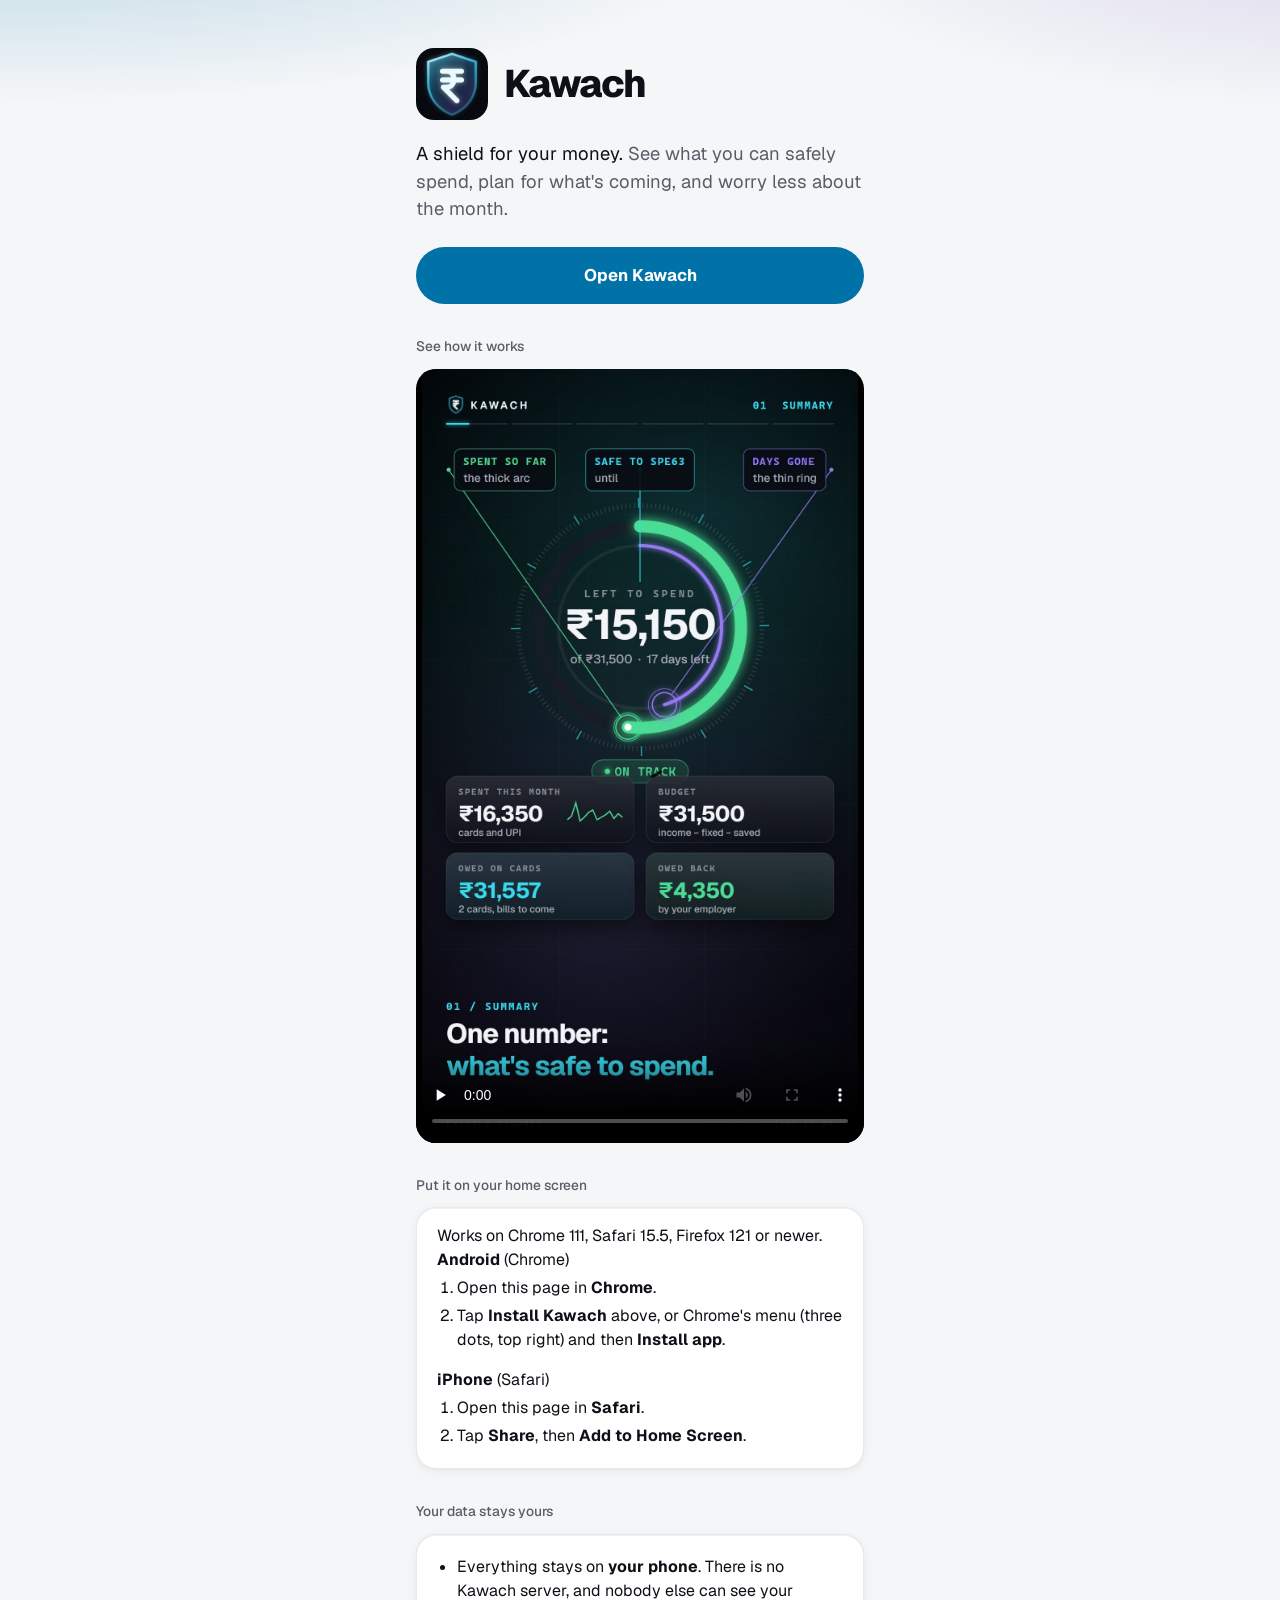
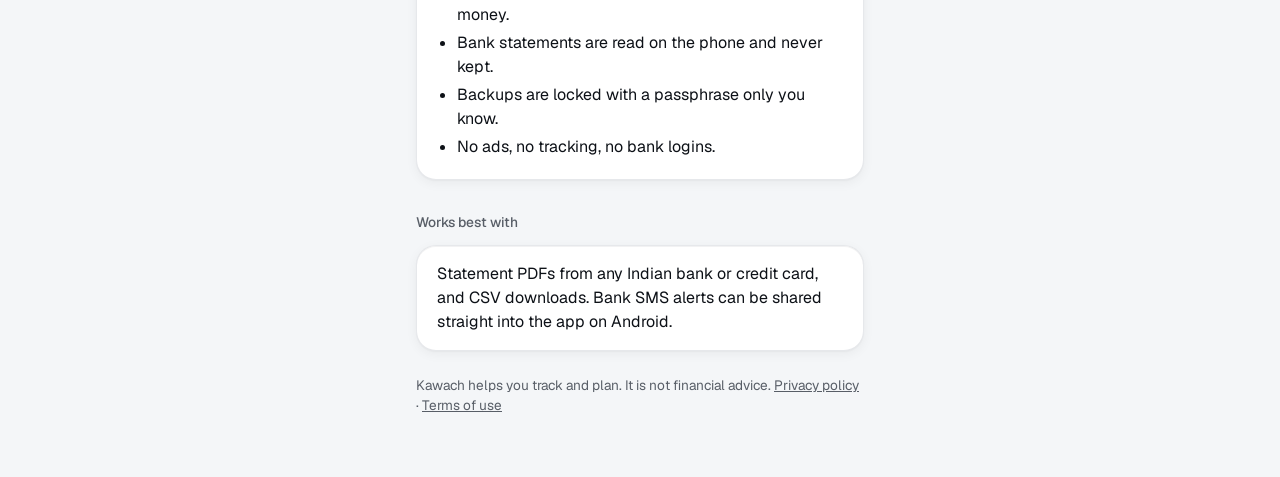
==== commit b8d04bda: "Kawach 5.58: Haven learns your days Lab 2 choices built into Haven (all loved).  Co-Authored-By: Cla" ====
--- a/index.html
+++ b/index.html
@@ -83,6 +83,7 @@
     if (a.text === 'large' || a.text === 'largest') r.setAttribute('data-text', a.text);
     if (a.density === 'compact') r.setAttribute('data-density', 'compact');
     r.setAttribute('data-motion', a.motion === 'calm' || a.motion === 'still' ? a.motion : 'alive');
+    r.setAttribute('data-liquid', ['chai', 'gold', 'sunset', 'mint'].indexOf(a.liquid) >= 0 ? a.liquid : 'water');
     // The app lock (js/lock.js): hide the screens from the first paint, so nothing flashes before the PIN is asked.
     if (!DEMO && localStorage.getItem('kawach-lock')) r.classList.add('is-locked');
   } catch (e) {}
--- a/css/haven-motion.css
+++ b/css/haven-motion.css
@@ -1,131 +1,194 @@
-/* Haven's life (5.56): the motion the owner chose in the motion lab (mockups/7.4-motion-lab), nothing else.
- * Three levels on <html data-motion>: "alive" is all of it, "calm" is only what answers a touch (nothing moves on
- * its own), "still" is none. The phone's own reduce-motion setting wins over all three (the ambient rules below sit
- * inside prefers-reduced-motion: no-preference, and js/haven-motion.js treats it as "still").
- * Only transforms and opacity move, so none of it costs a repaint of the page. Haven only: the other looks are untouched. */
-
-/* ---- the sky follows the hour: js/haven-motion.js sets --hv-sky-live ---- */
-:root[data-style="haven"][data-sky-live] body::before { background: linear-gradient(180deg, var(--hv-sky-live) 0, var(--hv-paper) 100%); }
-
-/* ---- the tide: it breathes, its edge glows, the mood sets the pace (alive) ---- */
-@media (prefers-reduced-motion: no-preference) {
-  :root[data-style="haven"][data-motion="alive"] .tide { --hv-pace: 1; }
-  :root[data-style="haven"][data-motion="alive"] .tide[data-mood="watch"] { --hv-pace: 0.8; }
-  :root[data-style="haven"][data-motion="alive"] .tide[data-mood="low"] { --hv-pace: 0.6; }
-  :root[data-style="haven"][data-motion="alive"] .tide .swell { animation: hv-breath calc(6.5s * var(--hv-pace, 1) * var(--hv-doze, 1)) ease-in-out infinite; }
-  :root[data-style="haven"][data-motion="alive"] .tide .wave { animation-duration: calc(7s * var(--hv-doze, 1)); }
-  :root[data-style="haven"][data-motion="alive"] .tide .wave.b { animation-duration: calc(11s * var(--hv-doze, 1)); }
-  :root[data-style="haven"][data-motion="alive"] .tide .sh-glow { animation: hv-edge calc(6.5s * var(--hv-pace, 1) * var(--hv-doze, 1)) ease-in-out infinite; }
-  /* "Almost out": the edge pulses softly, red and never a flash. */
-  :root[data-style="haven"][data-motion="alive"] .tide[data-mood="low"] .sh-glow { stroke: oklch(66% 0.2 27); animation: hv-lowpulse 2.5s ease-in-out infinite; }
-}
-:root[data-style="haven"] .tide .sh-glow { fill: none; stroke: var(--hv-tide-b); stroke-width: 5; stroke-linejoin: round; opacity: 0; }
-@keyframes hv-breath { 50% { transform: translateY(0.7px); } }
-@keyframes hv-edge { 50% { opacity: 0.25; } }
-@keyframes hv-lowpulse { 50% { opacity: 0.5; } }
-
-/* ---- the Add button: a faint ring breathes until something is added today (alive) ---- */
-:root[data-style="haven"] #tabs .nav-btn[data-view="add"] .nav-icon { position: relative; }
-@media (prefers-reduced-motion: no-preference) {
-  :root[data-style="haven"][data-motion="alive"]:not([data-added-today]) #tabs .nav-btn[data-view="add"]:not(.active) .nav-icon::after {
-    content: ""; position: absolute; inset: -3px; border-radius: 50%; border: 2px solid var(--hv-glow); opacity: 0; pointer-events: none;
-    animation: hv-fab 3s ease-in-out infinite;
-  }
-}
-@keyframes hv-fab { 0%, 100% { opacity: 0; transform: scale(0.96); } 50% { opacity: 0.35; transform: scale(1.22); } }
-
-/* ---- the tab pill: the stretch is drawn by script, so the stylesheet's own glide steps aside ---- */
-html:root[data-style="haven"]:not([data-motion="still"]) #tabs .nav-ind.is-ready { transition: opacity 160ms ease; }
-
-/* ---- icons catch the light, one at a time (alive) ---- */
-:root[data-style="haven"] .hv-gem { overflow: hidden; }
-:root[data-style="haven"] .hv-gem.shine::after {
-  content: ""; position: absolute; inset: 0; pointer-events: none; transform: translateX(-120%);
-  background: linear-gradient(110deg, transparent 30%, oklch(100% 0 0 / calc(0.8 * var(--s, 0.3))) 50%, transparent 70%);
-  animation: hv-sheen 900ms ease-out forwards;
-}
-@keyframes hv-sheen { to { transform: translateX(120%); } }
-
-/* ---- it dozes when left alone: dimmer, slower, and a small stretch when touched (alive) ---- */
-.hv-doze { position: fixed; inset: 0; z-index: 38; pointer-events: none; background: oklch(0% 0 0); opacity: 0; transition: opacity 800ms ease; }
-:root[data-style="haven"][data-motion="alive"][data-dozing] { --hv-doze: 2; }
-:root[data-style="haven"][data-motion="alive"][data-dozing] .hv-doze { opacity: 0.14; }
-:root[data-style="haven"] .hv-vault.hv-wake { animation: hv-wake 520ms var(--hv-spring-soft, ease-out); }
-@keyframes hv-wake { 40% { transform: scale(1.035); } }
-
-/* ---- pressing: a card sinks 6% and springs back; a ripple spreads from the touch (alive and calm) ---- */
-:root[data-style="haven"]:not([data-motion="still"]) :is(.hv-chip, button.hv-row, .hv-row[data-hv-go], .hv-bill__open, .hv-cardbtn, button.hv-note, .hv-sum__keys button) {
-  position: relative; overflow: clip; transition: transform 500ms var(--hv-spring-snap), background var(--hv-d-fast) var(--hv-ease-out);
-}
-:root[data-style="haven"]:not([data-motion="still"]) .hv-down { transform: scale(0.94); transition: transform 120ms ease-out; }
-.hv-rip { position: absolute; width: 10px; height: 10px; margin: -5px; border-radius: 50%; background: var(--hv-link, currentColor); opacity: 0.28; pointer-events: none; animation: hv-ripple 700ms ease-out forwards; }
-@keyframes hv-ripple { to { transform: scale(34); opacity: 0; } }
-
-/* ---- holding a row lifts it off the page (alive and calm) ---- */
-:root[data-style="haven"] .hv-lifts { -webkit-user-select: none; user-select: none; -webkit-touch-callout: none; }
-:root[data-style="haven"]:not([data-motion="still"]) .hv-lifted {
-  transform: translateY(-5px) scale(1.025) !important; border-radius: 22px; position: relative; z-index: 3; background: var(--hv-core, inherit);
-  box-shadow: 0 20px 40px -8px oklch(22% 0.08 266 / 0.5), 0 0 0 1px var(--hv-hair) !important; transition: transform 420ms var(--hv-spring-snap), box-shadow 300ms !important;
-}
-:root[data-style="haven"] :is(.hv-core, .hv-clist, .hv-shell):has(.hv-lifted, .hv-swiping) { overflow: visible; }
-
-/* ---- swiping a bill: right marks it paid, left skips it; it stretches like elastic ---- */
-:root[data-style="haven"] .hv-bill[data-kind="topay"] { touch-action: pan-y; }
-:root[data-style="haven"] .hv-swbg { position: absolute; left: 0; right: 0; z-index: 0; display: flex; align-items: center; padding: 0 22px; font-weight: 650; font-size: var(--hv-fs-label, 13px); color: #fff; pointer-events: none; }
-:root[data-style="haven"] .hv-swbg.pay { background: var(--hv-good); justify-content: flex-start; }
-:root[data-style="haven"] .hv-swbg.skip { background: var(--hv-warn); justify-content: flex-end; }
-:root[data-style="haven"] .hv-bill.hv-swiping { position: relative; z-index: 1; background: var(--hv-core, inherit); }
-:root[data-style="haven"] .hv-clist { position: relative; }
-
-/* ---- marking paid: the row fades away, the bar above slides across ---- */
-:root[data-style="haven"] .hv-bill.hv-fading { opacity: 0; transition: opacity 700ms var(--hv-ease-settle); pointer-events: none; }
-:root[data-style="haven"]:not([data-motion="still"]) .hv-sum__bar i { transition: flex-grow 700ms var(--hv-spring-soft, ease), opacity var(--hv-d-base) var(--hv-ease-settle); }
-
-/* ---- a payment lands in the shield; a month closed under budget glows once ---- */
-.hv-coin {
-  position: absolute; left: 50%; top: 0; z-index: 3; width: 22px; height: 22px; margin-left: -11px; border-radius: 50%; pointer-events: none;
-  display: grid; place-items: center; font: 700 12px var(--hv-font, inherit); color: #7a4a05;
-  background: radial-gradient(circle at 35% 30%, #ffe9a8, #e0a21b); box-shadow: 0 0 0 2px #b9780f inset;
-}
-.hv-ring { position: absolute; left: 50%; z-index: 3; width: 14px; height: 14px; margin: -7px; border-radius: 50%; border: 2px solid oklch(100% 0 0 / 0.75); pointer-events: none; }
-.hv-spark { position: absolute; z-index: 3; width: 5px; height: 5px; border-radius: 50%; background: #bff3ff; pointer-events: none; }
-:root[data-style="haven"] .hv-vault.hv-glowing { animation: hv-closed 2400ms ease-in-out; }
-@keyframes hv-closed { 50% { box-shadow: inset 0 1px 0 oklch(100% 0 0 / 0.2), 0 0 28px 4px oklch(85% 0.12 205 / 0.55); } }
-
-/* ---- the figure follows you: a slim bar once the vault has scrolled away ---- */
-.hv-mini {
-  position: fixed; left: 14px; right: 14px; z-index: 31; display: flex; align-items: center; justify-content: space-between; gap: 12px;
-  height: 52px; padding: 0 18px; border-radius: 999px; background: var(--hv-core, #fff); box-shadow: 0 0 0 1px var(--hv-hair), 0 14px 26px -14px var(--hv-sh-4, rgb(0 0 0 / 0.4));
-  opacity: 0; transform: translateY(-14px) scale(0.96); pointer-events: none; transition: opacity 260ms ease, transform 420ms var(--hv-spring-snap);
-}
-.hv-mini.on { opacity: 1; transform: none; pointer-events: auto; }
-.hv-mini span { font-size: var(--hv-fs-label, 13px); color: var(--hv-ink-3); }
-.hv-mini b { font-size: 22px; font-weight: 650; letter-spacing: -0.03em; font-variant-numeric: tabular-nums; color: var(--hv-ink); }
-.hv-mini i { position: absolute; left: 18px; right: 18px; bottom: 6px; height: 3px; border-radius: 2px; background: var(--hv-well); overflow: hidden; }
-.hv-mini i::after { content: ""; position: absolute; inset: 0; transform-origin: left; transform: scaleX(var(--p, 0)); background: linear-gradient(90deg, var(--hv-tide-a), var(--hv-tide-b)); border-radius: 2px; }
-
-/* ---- pull to refresh: a rising tide instead of the spinner ---- */
-:root[data-style="haven"]:not([data-motion="still"]) .ptr { display: none; }
-.hv-ptr { position: fixed; left: 0; right: 0; bottom: 0; z-index: 29; height: 0; overflow: hidden; pointer-events: none; }
-.hv-ptr svg { position: absolute; left: 0; bottom: 0; width: 100%; height: 100%; }
-.hv-ptr path { fill: color-mix(in oklab, var(--hv-tide-b, #4cc) 40%, transparent); }
-
-/* ---- the undo toast counts down in a ring ---- */
-@property --a { syntax: "<angle>"; inherits: false; initial-value: 360deg; }
-:root[data-style="haven"]:not([data-motion="still"]) .toast--action .toast__bar {
-  position: static; display: inline-block; vertical-align: middle; width: 22px; height: 22px; margin-left: 10px; border-radius: 50%; transform: none;
-  background: conic-gradient(currentColor var(--a), color-mix(in oklab, currentColor 25%, transparent) 0);
-  -webkit-mask: radial-gradient(circle 8px at center, transparent 97%, #000 100%); mask: radial-gradient(circle 8px at center, transparent 97%, #000 100%);
-  animation-name: hv-ring; animation-timing-function: linear; animation-fill-mode: forwards;
-}
-@keyframes hv-ring { from { --a: 360deg; } to { --a: 0deg; } }
-
-/* ---- loading placeholders pulse once a second; screens arrive in a cascade ---- */
-:root[data-style="haven"]:not([data-motion="still"]) .view-skeleton .sk { background-image: none; animation: hv-skpulse 1s ease-in-out infinite; }
-@keyframes hv-skpulse { 0%, 100% { opacity: 0.5; } 50% { opacity: 1; } }
-:root[data-style="haven"]:not([data-motion="still"]) .hv-screen.enter .hv-rise { animation: hv-rise2 400ms var(--hv-ease-out) calc(var(--i, 0) * 90ms) both; }
-@keyframes hv-rise2 { from { opacity: 0; transform: translateY(20px) scale(0.985); filter: blur(4px); } to { opacity: 1; transform: none; filter: blur(0); } }
-
-/* "Still", or a phone set to reduce motion: the effects that are drawn by script are not drawn. */
-@media (prefers-reduced-motion: reduce) { .hv-rip, .hv-coin, .hv-ring, .hv-spark, .hv-ptr { display: none; } }
-:root[data-style="haven"][data-motion="still"] :is(.hv-rip, .hv-coin, .hv-ring, .hv-spark, .hv-ptr, .hv-doze) { display: none; }
+/* Haven's life (5.56): the motion the owner chose in the motion lab (mockups/7.4-motion-lab), nothing else.
+ * Three levels on <html data-motion>: "alive" is all of it, "calm" is only what answers a touch (nothing moves on
+ * its own), "still" is none. The phone's own reduce-motion setting wins over all three (the ambient rules below sit
+ * inside prefers-reduced-motion: no-preference, and js/haven-motion.js treats it as "still").
+ * Only transforms and opacity move, so none of it costs a repaint of the page. Haven only: the other looks are untouched. */
+
+/* ---- the sky follows the hour: js/haven-motion.js sets --hv-sky-live ---- */
+:root[data-style="haven"][data-sky-live] body::before { background: linear-gradient(180deg, var(--hv-sky-live) 0, var(--hv-paper) 100%); }
+
+/* ---- the tide: it breathes, its edge glows, the mood sets the pace (alive) ---- */
+@media (prefers-reduced-motion: no-preference) {
+  :root[data-style="haven"][data-motion="alive"] .tide { --hv-pace: 1; }
+  :root[data-style="haven"][data-motion="alive"] .tide[data-mood="watch"] { --hv-pace: 0.8; }
+  :root[data-style="haven"][data-motion="alive"] .tide[data-mood="low"] { --hv-pace: 0.6; }
+  :root[data-style="haven"][data-motion="alive"] .tide .swell { animation: hv-breath calc(6.5s * var(--hv-pace, 1) * var(--hv-doze, 1)) ease-in-out infinite; }
+  :root[data-style="haven"][data-motion="alive"] .tide .wave { animation-duration: calc(7s * var(--hv-doze, 1)); }
+  :root[data-style="haven"][data-motion="alive"] .tide .wave.b { animation-duration: calc(11s * var(--hv-doze, 1)); }
+  :root[data-style="haven"][data-motion="alive"] .tide .sh-glow { animation: hv-edge calc(6.5s * var(--hv-pace, 1) * var(--hv-doze, 1)) ease-in-out infinite; }
+  /* "Almost out": the edge pulses softly, red and never a flash. */
+  :root[data-style="haven"][data-motion="alive"] .tide[data-mood="low"] .sh-glow { stroke: oklch(66% 0.2 27); animation: hv-lowpulse 2.5s ease-in-out infinite; }
+}
+:root[data-style="haven"] .tide .sh-glow { fill: none; stroke: var(--hv-tide-b); stroke-width: 5; stroke-linejoin: round; opacity: 0; }
+@keyframes hv-breath { 50% { transform: translateY(0.7px); } }
+@keyframes hv-edge { 50% { opacity: 0.25; } }
+@keyframes hv-lowpulse { 50% { opacity: 0.5; } }
+
+/* ---- the Add button: a faint ring breathes until something is added today (alive) ---- */
+:root[data-style="haven"] #tabs .nav-btn[data-view="add"] .nav-icon { position: relative; }
+@media (prefers-reduced-motion: no-preference) {
+  :root[data-style="haven"][data-motion="alive"]:not([data-added-today]) #tabs .nav-btn[data-view="add"]:not(.active) .nav-icon::after {
+    content: ""; position: absolute; inset: -3px; border-radius: 50%; border: 2px solid var(--hv-glow); opacity: 0; pointer-events: none;
+    animation: hv-fab 3s ease-in-out infinite;
+  }
+}
+@keyframes hv-fab { 0%, 100% { opacity: 0; transform: scale(0.96); } 50% { opacity: 0.35; transform: scale(1.22); } }
+
+/* ---- the tab pill: the stretch is drawn by script, so the stylesheet's own glide steps aside ---- */
+html:root[data-style="haven"]:not([data-motion="still"]) #tabs .nav-ind.is-ready { transition: opacity 160ms ease; }
+
+/* ---- icons catch the light, one at a time (alive) ---- */
+:root[data-style="haven"] .hv-gem { overflow: hidden; }
+:root[data-style="haven"] .hv-gem.shine::after {
+  content: ""; position: absolute; inset: 0; pointer-events: none; transform: translateX(-120%);
+  background: linear-gradient(110deg, transparent 30%, oklch(100% 0 0 / calc(0.8 * var(--s, 0.3))) 50%, transparent 70%);
+  animation: hv-sheen 900ms ease-out forwards;
+}
+@keyframes hv-sheen { to { transform: translateX(120%); } }
+
+/* ---- it dozes when left alone: dimmer, slower, and a small stretch when touched (alive) ---- */
+.hv-doze { position: fixed; inset: 0; z-index: 38; pointer-events: none; background: oklch(0% 0 0); opacity: 0; transition: opacity 800ms ease; }
+:root[data-style="haven"][data-motion="alive"][data-dozing] { --hv-doze: 2; }
+:root[data-style="haven"][data-motion="alive"][data-dozing] .hv-doze { opacity: 0.14; }
+:root[data-style="haven"] .hv-vault.hv-wake { animation: hv-wake 520ms var(--hv-spring-soft, ease-out); }
+@keyframes hv-wake { 40% { transform: scale(1.035); } }
+
+/* ---- pressing: a card sinks 6% and springs back; a ripple spreads from the touch (alive and calm) ---- */
+:root[data-style="haven"]:not([data-motion="still"]) :is(.hv-chip, button.hv-row, .hv-row[data-hv-go], .hv-bill__open, .hv-cardbtn, button.hv-note, .hv-sum__keys button) {
+  position: relative; overflow: clip; transition: transform 500ms var(--hv-spring-snap), background var(--hv-d-fast) var(--hv-ease-out);
+}
+:root[data-style="haven"]:not([data-motion="still"]) .hv-down { transform: scale(0.94); transition: transform 120ms ease-out; }
+.hv-rip { position: absolute; width: 10px; height: 10px; margin: -5px; border-radius: 50%; background: var(--hv-link, currentColor); opacity: 0.28; pointer-events: none; animation: hv-ripple 700ms ease-out forwards; }
+@keyframes hv-ripple { to { transform: scale(34); opacity: 0; } }
+
+/* ---- holding a row lifts it off the page (alive and calm) ---- */
+:root[data-style="haven"] .hv-lifts { -webkit-user-select: none; user-select: none; -webkit-touch-callout: none; }
+:root[data-style="haven"]:not([data-motion="still"]) .hv-lifted {
+  transform: translateY(-5px) scale(1.025) !important; border-radius: 22px; position: relative; z-index: 3; background: var(--hv-core, inherit);
+  box-shadow: 0 20px 40px -8px oklch(22% 0.08 266 / 0.5), 0 0 0 1px var(--hv-hair) !important; transition: transform 420ms var(--hv-spring-snap), box-shadow 300ms !important;
+}
+:root[data-style="haven"] :is(.hv-core, .hv-clist, .hv-shell):has(.hv-lifted, .hv-swiping) { overflow: visible; }
+
+/* ---- swiping a bill: right marks it paid, left skips it; it stretches like elastic ---- */
+:root[data-style="haven"] .hv-bill[data-kind="topay"] { touch-action: pan-y; }
+:root[data-style="haven"] .hv-swbg { position: absolute; left: 0; right: 0; z-index: 0; display: flex; align-items: center; padding: 0 22px; font-weight: 650; font-size: var(--hv-fs-label, 13px); color: #fff; pointer-events: none; }
+:root[data-style="haven"] .hv-swbg.pay { background: var(--hv-good); justify-content: flex-start; }
+:root[data-style="haven"] .hv-swbg.skip { background: var(--hv-warn); justify-content: flex-end; }
+:root[data-style="haven"] .hv-bill.hv-swiping { position: relative; z-index: 1; background: var(--hv-core, inherit); }
+:root[data-style="haven"] .hv-clist { position: relative; }
+
+/* ---- marking paid: the row fades away, the bar above slides across ---- */
+:root[data-style="haven"] .hv-bill.hv-fading { opacity: 0; transition: opacity 700ms var(--hv-ease-settle); pointer-events: none; }
+:root[data-style="haven"]:not([data-motion="still"]) .hv-sum__bar i { transition: flex-grow 700ms var(--hv-spring-soft, ease), opacity var(--hv-d-base) var(--hv-ease-settle); }
+
+/* ---- a payment lands in the shield; a month closed under budget glows once ---- */
+.hv-coin {
+  position: absolute; left: 50%; top: 0; z-index: 3; width: 22px; height: 22px; margin-left: -11px; border-radius: 50%; pointer-events: none;
+  display: grid; place-items: center; font: 700 12px var(--hv-font, inherit); color: #7a4a05;
+  background: radial-gradient(circle at 35% 30%, #ffe9a8, #e0a21b); box-shadow: 0 0 0 2px #b9780f inset;
+}
+.hv-ring { position: absolute; left: 50%; z-index: 3; width: 14px; height: 14px; margin: -7px; border-radius: 50%; border: 2px solid oklch(100% 0 0 / 0.75); pointer-events: none; }
+.hv-spark { position: absolute; z-index: 3; width: 5px; height: 5px; border-radius: 50%; background: #bff3ff; pointer-events: none; }
+:root[data-style="haven"] .hv-vault.hv-glowing { animation: hv-closed 2400ms ease-in-out; }
+@keyframes hv-closed { 50% { box-shadow: inset 0 1px 0 oklch(100% 0 0 / 0.2), 0 0 28px 4px oklch(85% 0.12 205 / 0.55); } }
+
+/* ---- the figure follows you: a slim bar once the vault has scrolled away ---- */
+.hv-mini {
+  position: fixed; left: 14px; right: 14px; z-index: 31; display: flex; align-items: center; justify-content: space-between; gap: 12px;
+  height: 52px; padding: 0 18px; border-radius: 999px; background: var(--hv-core, #fff); box-shadow: 0 0 0 1px var(--hv-hair), 0 14px 26px -14px var(--hv-sh-4, rgb(0 0 0 / 0.4));
+  opacity: 0; transform: translateY(-14px) scale(0.96); pointer-events: none; transition: opacity 260ms ease, transform 420ms var(--hv-spring-snap);
+}
+.hv-mini.on { opacity: 1; transform: none; pointer-events: auto; }
+.hv-mini span { font-size: var(--hv-fs-label, 13px); color: var(--hv-ink-3); }
+.hv-mini b { font-size: 22px; font-weight: 650; letter-spacing: -0.03em; font-variant-numeric: tabular-nums; color: var(--hv-ink); }
+.hv-mini i { position: absolute; left: 18px; right: 18px; bottom: 6px; height: 3px; border-radius: 2px; background: var(--hv-well); overflow: hidden; }
+.hv-mini i::after { content: ""; position: absolute; inset: 0; transform-origin: left; transform: scaleX(var(--p, 0)); background: linear-gradient(90deg, var(--hv-tide-a), var(--hv-tide-b)); border-radius: 2px; }
+
+/* ---- pull to refresh: a rising tide instead of the spinner ---- */
+:root[data-style="haven"]:not([data-motion="still"]) .ptr { display: none; }
+.hv-ptr { position: fixed; left: 0; right: 0; bottom: 0; z-index: 29; height: 0; overflow: hidden; pointer-events: none; }
+.hv-ptr svg { position: absolute; left: 0; bottom: 0; width: 100%; height: 100%; }
+.hv-ptr path { fill: color-mix(in oklab, var(--hv-tide-b, #4cc) 40%, transparent); }
+
+/* ---- the undo toast counts down in a ring ---- */
+@property --a { syntax: "<angle>"; inherits: false; initial-value: 360deg; }
+:root[data-style="haven"]:not([data-motion="still"]) .toast--action .toast__bar {
+  position: static; display: inline-block; vertical-align: middle; width: 22px; height: 22px; margin-left: 10px; border-radius: 50%; transform: none;
+  background: conic-gradient(currentColor var(--a), color-mix(in oklab, currentColor 25%, transparent) 0);
+  -webkit-mask: radial-gradient(circle 8px at center, transparent 97%, #000 100%); mask: radial-gradient(circle 8px at center, transparent 97%, #000 100%);
+  animation-name: hv-ring; animation-timing-function: linear; animation-fill-mode: forwards;
+}
+@keyframes hv-ring { from { --a: 360deg; } to { --a: 0deg; } }
+
+/* ---- loading placeholders pulse once a second; screens arrive in a cascade ---- */
+:root[data-style="haven"]:not([data-motion="still"]) .view-skeleton .sk { background-image: none; animation: hv-skpulse 1s ease-in-out infinite; }
+@keyframes hv-skpulse { 0%, 100% { opacity: 0.5; } 50% { opacity: 1; } }
+:root[data-style="haven"]:not([data-motion="still"]) .hv-screen.enter .hv-rise { animation: hv-rise2 400ms var(--hv-ease-out) calc(var(--i, 0) * 90ms) both; }
+@keyframes hv-rise2 { from { opacity: 0; transform: translateY(20px) scale(0.985); filter: blur(4px); } to { opacity: 1; transform: none; filter: blur(0); } }
+
+/* "Still", or a phone set to reduce motion: the effects that are drawn by script are not drawn. */
+@media (prefers-reduced-motion: reduce) { .hv-rip, .hv-coin, .hv-ring, .hv-spark, .hv-ptr { display: none; } }
+:root[data-style="haven"][data-motion="still"] :is(.hv-rip, .hv-coin, .hv-ring, .hv-spark, .hv-ptr, .hv-doze) { display: none; }
+
+
+/* ================================================================== lab 2 (5.58) */
+/* ---- what fills the shield (Settings -> Motion's neighbour); low money still turns warm ---- */
+:root[data-style="haven"][data-liquid="chai"] .tide[data-mood="calm"] { --hv-tide-a: oklch(46% 0.09 55); --hv-tide-b: oklch(68% 0.11 70); }
+:root[data-style="haven"][data-liquid="gold"] .tide[data-mood="calm"] { --hv-tide-a: oklch(58% 0.13 80); --hv-tide-b: oklch(84% 0.14 95); }
+:root[data-style="haven"][data-liquid="sunset"] .tide[data-mood="calm"] { --hv-tide-a: oklch(56% 0.2 20); --hv-tide-b: oklch(78% 0.15 55); }
+:root[data-style="haven"][data-liquid="mint"] .tide[data-mood="calm"] { --hv-tide-a: oklch(52% 0.12 170); --hv-tide-b: oklch(80% 0.13 165); }
+.hv-bub { position: absolute; bottom: 24%; width: 4px; height: 4px; border-radius: 50%; background: oklch(100% 0 0 / 0.6); pointer-events: none; }
+
+/* ---- days ahead of pace: a small chip in the vault's top row ---- */
+:root[data-style="haven"] .hv-vault__top { gap: 8px; flex-wrap: wrap; }
+:root[data-style="haven"] .hv-streak { display: inline-flex; align-items: center; gap: 5px; height: 26px; padding: 0 10px 0 7px; border-radius: 999px; background: oklch(100% 0 0 / 0.14); font-size: 12px; font-weight: 650; color: var(--hv-on-navy); margin-inline-end: auto; }
+:root[data-style="haven"] .hv-vault__top > .hv-pill + .hv-streak { margin-inline-start: 0; }
+/* ---- the evening note and the "Hidden" word share one quiet line under the figure ---- */
+:root[data-style="haven"] .hv-vault__eve { min-height: 16px; margin-top: 4px; font-size: var(--hv-fs-label, 13px); color: var(--hv-on-navy-2); }
+:root[data-style="haven"] .hv-vault__eve:empty { min-height: 0; margin: 0; }
+/* ---- double-tap the figure: it blurs ---- */
+:root[data-style="haven"][data-hide-fig] .hv-vault__fig .hv-fig { filter: blur(14px); opacity: 0.85; }
+:root[data-style="haven"] .hv-vault__fig .hv-fig { transition: filter 360ms var(--hv-ease-settle), opacity 360ms var(--hv-ease-settle); }
+
+/* ---- pull down: yesterday waits in the gap above the screen ---- */
+:root[data-style="haven"] #view-container { position: relative; }
+:root[data-style="haven"] .hv-peek {
+  position: absolute; left: 0; right: 0; top: -34px; height: 28px; display: flex; align-items: center; justify-content: space-between; padding: 0 22px;
+  font-size: var(--hv-fs-label, 13px); color: var(--hv-ink-2); opacity: var(--peek, 0); pointer-events: none; visibility: hidden; transition: opacity 200ms ease, visibility 0s linear 200ms;
+}
+:root[data-style="haven"] .hv-peek.on { visibility: visible; transition-delay: 0s; }
+:root[data-style="haven"] .hv-peek b { color: var(--hv-ink); font-weight: 650; }
+:root[data-style="haven"][data-motion="still"] .hv-peek { display: none; }
+
+/* ---- a bill is near: a dot on the Plan tab ---- */
+:root[data-style="haven"] #tabs .nav-btn[data-view="plan"] { position: relative; }
+.hv-dot { position: absolute; top: 9px; right: calc(50% - 20px); width: 9px; height: 9px; border-radius: 50%; background: var(--hv-bad, #e0574f); box-shadow: 0 0 0 2px var(--hv-bar-bg, #fff); pointer-events: none; }
+@media (prefers-reduced-motion: no-preference) {
+  :root[data-style="haven"]:not([data-motion="still"]) .hv-dot { animation: hv-dotpulse 1.5s ease-out infinite; }
+}
+@keyframes hv-dotpulse { 0% { box-shadow: 0 0 0 2px var(--hv-bar-bg, #fff), 0 0 0 0 oklch(66% 0.2 27 / 0.7); } 100% { box-shadow: 0 0 0 2px var(--hv-bar-bg, #fff), 0 0 0 9px oklch(66% 0.2 27 / 0); } }
+
+/* ---- a salary landed ---- */
+.hv-chip-up { position: absolute; left: 50%; top: 78%; z-index: 4; padding: 5px 12px; border-radius: 999px; background: var(--hv-good); color: #fff; font-size: 12px; font-weight: 650; white-space: nowrap; pointer-events: none; }
+
+/* ---- shake: "Undo it?" ---- */
+.hv-ask { position: fixed; left: 50%; top: calc(env(safe-area-inset-top, 0px) + 70px); z-index: 60; transform: translate(-50%, -30px); opacity: 0; display: flex; gap: 10px; align-items: center; padding: 10px 12px 10px 16px; border-radius: 18px; background: var(--hv-toast-bg, #1d2a55); color: #fff; font-size: 13px; font-weight: 600; max-width: calc(100vw - 24px); transition: transform 460ms var(--hv-spring-snap), opacity 260ms; }
+.hv-ask.on { transform: translate(-50%, 0); opacity: 1; }
+.hv-ask span { overflow: hidden; text-overflow: ellipsis; white-space: nowrap; }
+.hv-ask button { height: 32px; min-width: 44px; padding: 0 12px; border: 0; border-radius: 999px; background: oklch(100% 0 0 / 0.2); color: #fff; font: inherit; font-weight: 650; }
+
+/* ---- goals: a small shield beside each ---- */
+:root[data-style="haven"] .hv-goal { width: 100%; text-align: left; grid-template-columns: auto 1fr; }
+:root[data-style="haven"] .hv-goal .tide.hv-goal__tide { width: 44px; height: 54px; flex: none; }
+:root[data-style="haven"] .hv-goal__when { color: var(--hv-link); }
+
+/* ---- the chart: last month, faint, while pressed ---- */
+.waves__ghost { fill: none; stroke: var(--hv-ink-3, #889); stroke-width: 2.2; stroke-dasharray: 3 5; stroke-linecap: round; opacity: 0; transition: opacity 500ms; pointer-events: none; }
+.waves__ghost-t { font-size: 10px; fill: var(--hv-ink-3, #889); opacity: 0; transition: opacity 500ms; pointer-events: none; }
+.hv-ghost-on .waves__ghost { opacity: 0.8; }
+.hv-ghost-on .waves__ghost-t { opacity: 1; }
+
+/* ---- the setup card: the shield fills as the steps are done ---- */
+:root[data-style="haven"] .setup-card__top { display: flex; justify-content: space-between; align-items: center; gap: 12px; }
+:root[data-style="haven"] .hv-setup__tide { width: 52px; height: 64px; flex: none; position: relative; }
+:root[data-style="haven"] .setup-card .setup-progress { display: none; }
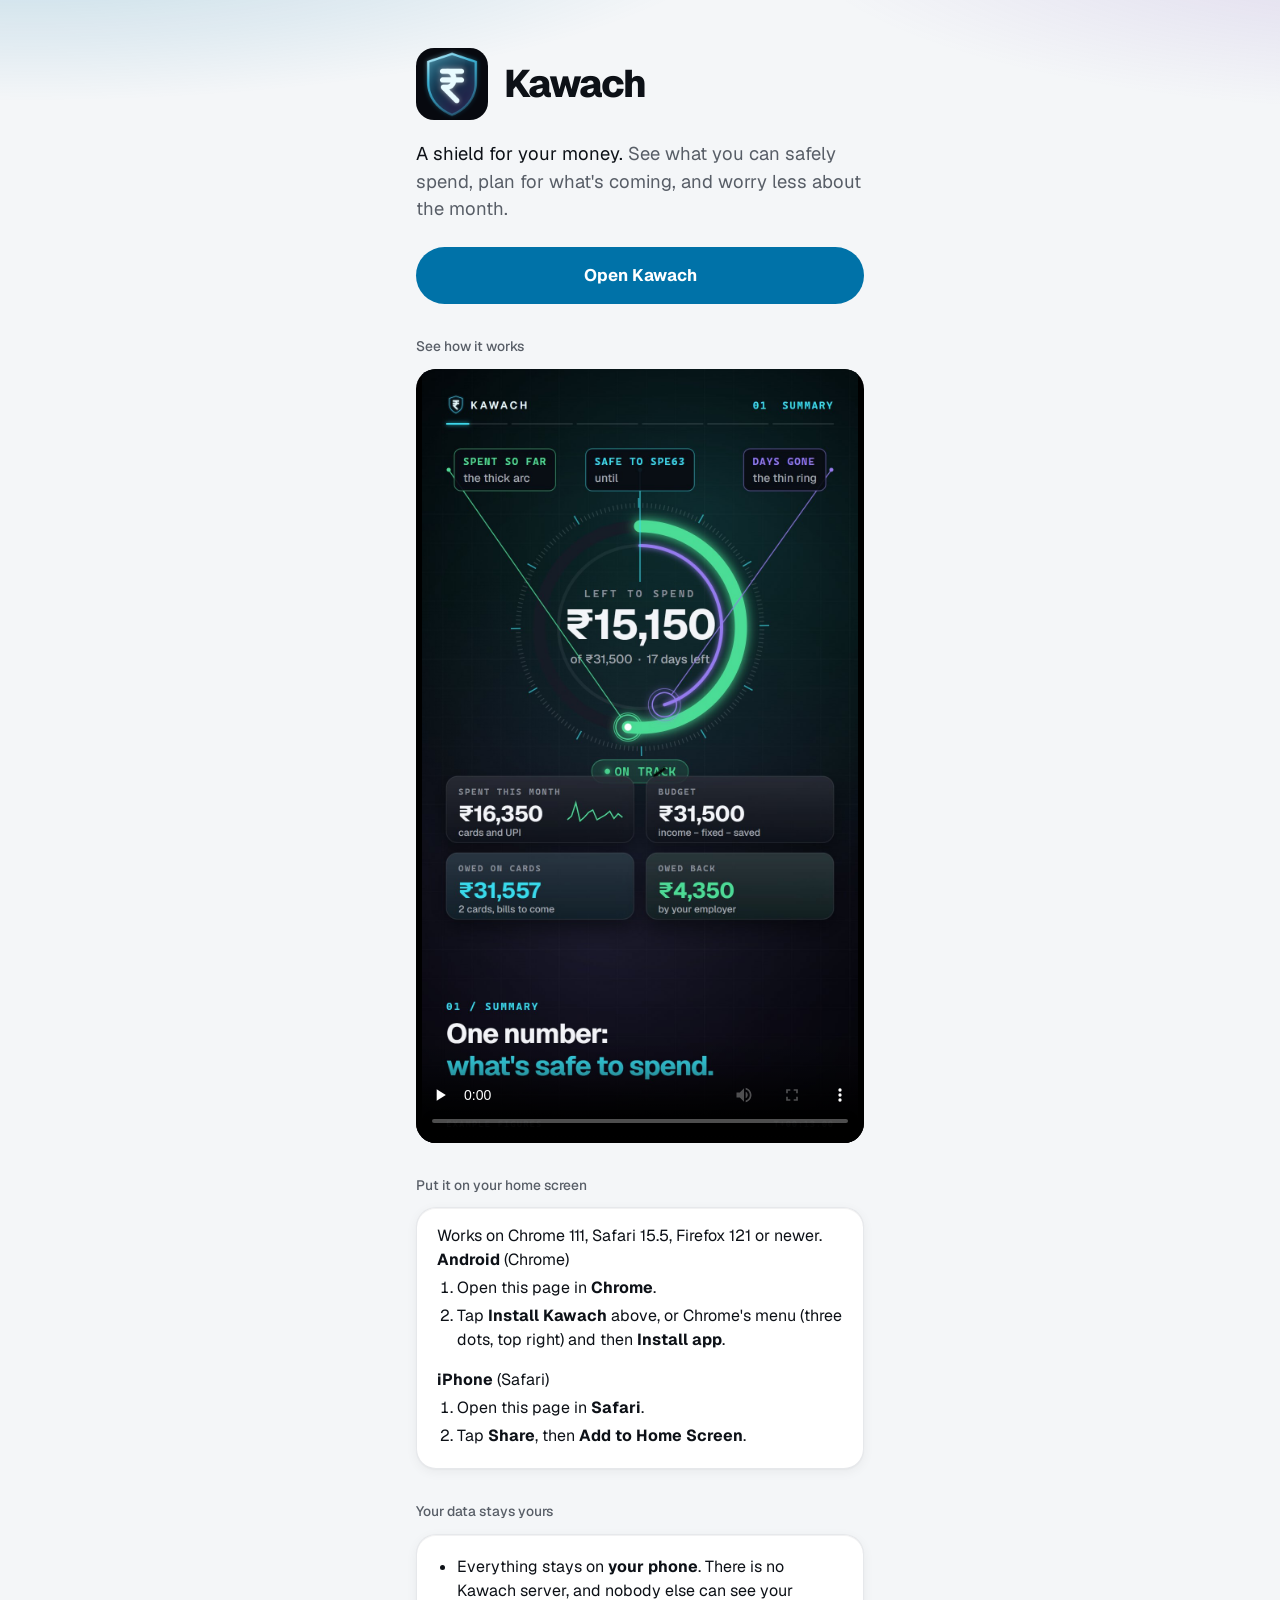
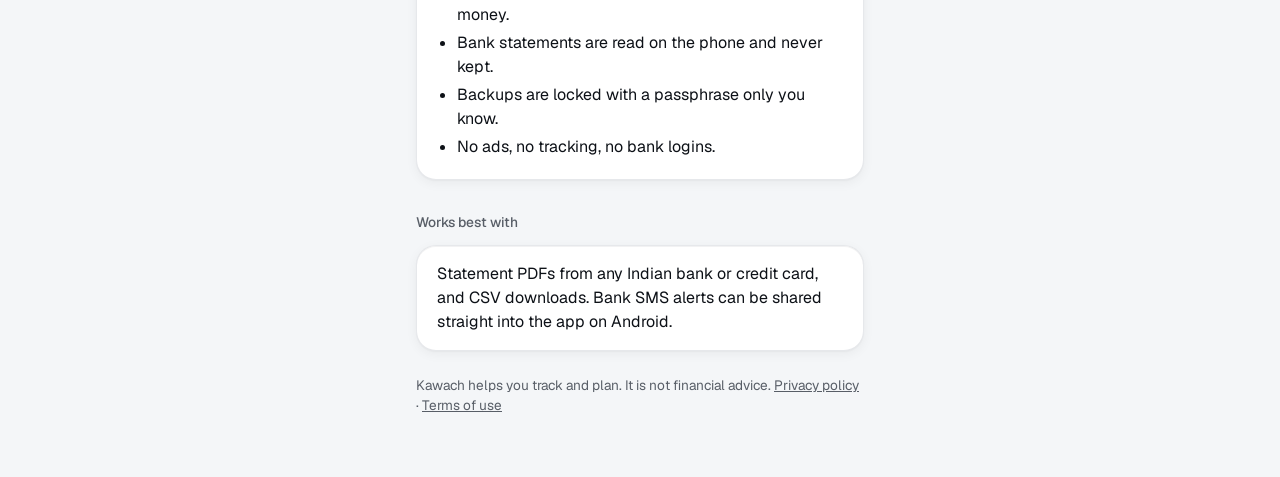
==== commit 9ab5b92a: "5.74: swipeable cards, a ring for the month, no zoom Accounts as a stack of cards; History ring with" ====
--- a/index.html
+++ b/index.html
@@ -23,7 +23,7 @@
     base-uri 'self';
     object-src 'none';
   ">
-<meta name="viewport" content="width=device-width, initial-scale=1, viewport-fit=cover">
+<meta name="viewport" content="width=device-width, initial-scale=1, minimum-scale=1, maximum-scale=1, user-scalable=no, viewport-fit=cover">
 <title>Kawach</title>
 <meta property="og:title" content="Kawach: a shield for your money">
 <meta property="og:description" content="See what you can safely spend this month. Free, and your data stays on your phone.">
--- a/css/tokens.css
+++ b/css/tokens.css
@@ -1,403 +1,403 @@
-/* Hallmark · design system: design.md · genre: modern-minimal · designed-as-app
- * Every colour, font, space, radius and easing the app uses. style.css refers
- * to these by name and never writes a raw value of its own; see design.md for
- * the rules they encode.
- */
-
-/* Geist, shipped inside the app (fonts/, OFL licence alongside) so no screen
-   ever fetches a font from anywhere: the app makes no third-party calls. One
-   variable file carries every weight. */
-@font-face {
-  font-family: "Geist";
-  src: url("../fonts/Geist-Variable.woff2") format("woff2");
-  font-weight: 100 900;
-  font-style: normal;
-  font-display: swap;
-}
-
-:root {
-  /* ---- Colour: dark first. Paper, ink, and meaning. ---- */
-  /* A deep blue-black ground. Green used to be the whole interface, which
-     made the app read as one colour; now the foundation is neutral so light
-     means something wherever it appears. */
-  --bg: oklch(14% 0.014 265);
-  --bg-elevated: oklch(17.4% 0.016 265);
-  --surface: oklch(19.6% 0.017 265);
-  --surface-alt: oklch(23.4% 0.018 265);
-  --surface-hi: oklch(27.2% 0.019 265);
-  --text: oklch(96.6% 0.004 255);
-  --text-muted: oklch(68% 0.016 258);
-  --text-dim: oklch(65% 0.018 258);
-  /* A divider has to be visible in both themes, not only in the light one:
-     at 27.6% it measured 1.20 against a card, which reads as no line at all
-     on a phone in daylight. */
-  --border: oklch(30% 0.017 265);
-  --border-hi: oklch(37% 0.022 265);
-  /* The one pixel of light along the top of a raised surface. */
-  --edge-lum: oklch(100% 0 0 / 0.07);
-
-  /* What a surface does when you touch it, when it is chosen, and when it is
-     not available. Defined in both themes, so a pressed row looks pressed
-     whichever one you are in. */
-  --surface-press: oklch(24% 0.018 265);
-  --surface-selected: oklch(26% 0.05 232);
-  --text-disabled: oklch(48% 0.014 258);
-
-  /* Cyan is interaction: the main action, where you are, focus, and the line
-     a chart draws. Not a mood - the colour of "this responds". */
-  --accent: oklch(80% 0.128 222);
-  --accent-ink: oklch(16% 0.03 235);
-  --accent-soft: oklch(26% 0.05 232);
-  --accent-line: oklch(42% 0.09 228);
-  /* The second voice in a comparison - the flexible half of a budget, the
-     second bar in a ranking. Never an action. */
-  --violet: oklch(68% 0.148 295);
-  --violet-soft: oklch(26% 0.055 295);
-  /* Kawach's own green now says one thing: money in good standing - what is
-     free, what is saved, a goal on track. Never chrome, never a border. */
-  --emerald: oklch(72% 0.13 162);
-
-  /* Meaning, never decoration: money in, money out, careful. */
-  --in: oklch(83.2% 0.156 158);
-  --out: oklch(73.2% 0.165 28);
-  --warn: oklch(83.7% 0.164 84);
-
-  /* Category chips: one colour per kind of spending (js/category-style.js),
-     and eight more for categories you make yourself. */
-  --cat-uncategorized: oklch(61.8% 0.026 165);
-  --cat-food: oklch(75.3% 0.155 42);
-  --cat-groceries: oklch(80% 0.182 152);
-  --cat-transport: oklch(75.4% 0.139 233);
-  --cat-bills: oklch(83.7% 0.164 84);
-  --cat-home: oklch(70.9% 0.159 294);
-  --cat-shopping: oklch(72.5% 0.175 350);
-  --cat-fun: oklch(72.2% 0.177 306);
-  --cat-health: oklch(77.3% 0.153 163);
-  --cat-income: oklch(90.2% 0.191 122);
-  --cat-transfer: oklch(71.1% 0.03 165);
-  --cat-invest: oklch(79.7% 0.134 212);
-  --cat-learning: oklch(71.4% 0.143 255);
-  --cat-gifts: oklch(71.9% 0.169 13);
-  --cat-none: oklch(55.4% 0.035 165);
-  --cat-1: oklch(76.9% 0.165 70);
-  --cat-2: oklch(60.6% 0.219 293);
-  --cat-3: oklch(71.5% 0.126 215);
-  --cat-4: oklch(65.6% 0.212 354);
-  --cat-5: oklch(76.8% 0.204 131);
-  --cat-6: oklch(64.5% 0.215 16);
-  --cat-7: oklch(70.4% 0.123 183);
-  --cat-8: oklch(62.7% 0.233 304);
-
-  --chip-bg: var(--surface-alt);
-  --scrim: oklch(0% 0 0 / 0.55);
-
-  /* ---- Glass ----
-     A surface is not a grey rectangle on black. It is a translucent pane
-     with the room's light behind it: a fill you can see a little through, a
-     gradient across it so it is lit from the top like everything else, and
-     an edge that catches that light. Only the heroes blur what is behind
-     them - a blurred pane costs real frames on a mid-range phone, and a long
-     list of them would stutter while it scrolls. */
-  --glass: color-mix(in srgb, var(--surface) 76%, transparent);
-  --glass-hi: color-mix(in srgb, var(--surface-alt) 72%, transparent);
-  --glass-sheen: linear-gradient(
-    180deg,
-    oklch(100% 0 0 / 0.035) 0%,
-    oklch(100% 0 0 / 0.008) 38%,
-    transparent 72%
-  );
-  --glass-edge: color-mix(in srgb, var(--border) 34%, transparent);
-  --blur: 18px;
-
-  /* ---- Glow ----
-     Light around the few things that lead a screen: the figure that answers
-     it, the line that explains the figure, the control you have chosen.
-     Never a rim around every card - the moment everything glows, nothing
-     is being pointed at. */
-  --glow-cyan: 0 0 24px color-mix(in srgb, var(--accent) 26%, transparent);
-  --glow-blue: 0 0 22px color-mix(in srgb, var(--accent) 18%, transparent);
-  --glow-violet: 0 0 24px color-mix(in srgb, var(--violet) 22%, transparent);
-  --glow-warm: 0 0 24px color-mix(in srgb, var(--warn) 20%, transparent);
-  /* For a figure: light thrown by the text itself, not a box behind it. */
-  --glow-text: 0 0 30px color-mix(in srgb, var(--accent) 16%, transparent);
-
-  /* The warm field in the room. It is not the amber that means "this needs
-     you": that one is a colour on a figure or a word, this one is light on
-     the far wall, three per cent strong and nowhere near any text. */
-  --amb-warm: oklch(72% 0.13 55);
-
-  /* Depth, in three steps and nothing more: a card sits, a hero lifts, a
-     sheet floats. Each is a soft shadow plus a one-pixel edge catching the
-     light at the top - the way a real card looks, not a glow. */
-  --edge: oklch(100% 0 0 / 0.06);
-  --shadow-card: 0 1px 2px oklch(0% 0 0 / 0.28), 0 4px 16px oklch(0% 0 0 / 0.22);
-  --shadow: 0 1px 2px oklch(0% 0 0 / 0.4), 0 8px 28px oklch(0% 0 0 / 0.35);
-  --shadow-lift: 0 10px 34px oklch(0% 0 0 / 0.5);
-
-  /* ---- Type: one family, Geist, set tight for figures. ---- */
-  --font-display: "Geist", -apple-system, BlinkMacSystemFont, "Segoe UI", Roboto, sans-serif;
-  --font-body: var(--font-display);
-  --tracking-display: -0.025em;
-
-  /* One scale for the whole app. Before this there were 38 different sizes
-     in the stylesheet and no two screens agreed, which is most of what made
-     Kawach read as six screens rather than one product. Nine steps, and a
-     figure is always bigger and tighter than the label that names it. */
-  --text-hero: clamp(3.4rem, 14vw, 4.2rem); /* the one answer on a screen */
-  --text-display: 1.55rem; /* the screen's own title */
-  --text-head: 1.25rem; /* a heading inside a screen */
-  --text-fig-xl: 2.1rem; /* the one figure a review screen is about */
-  --text-fig-lg: 1.45rem; /* the biggest figure inside a panel */
-  --text-fig: 1.15rem; /* an ordinary money figure */
-  --text-fig-sm: 1.05rem; /* a figure in a stat pair */
-  --text-body: 0.95rem; /* sentences */
-  --text-label: 0.86rem; /* the name of a thing */
-  --text-meta: 0.8rem; /* the line under it */
-  --text-micro: 0.72rem; /* the smallest label that still has to be read */
-
-  /* Weight says what something is, not how loud it is. A figure is always
-     650, a label always 500: the same meaning looks the same everywhere. */
-  --weight-fig: 650;
-  --weight-strong: 700;
-  --weight-label: 500;
-  --weight-body: 400;
-
-  /* Figures are tracked tighter as they grow, the way a set figure reads. */
-  --tracking-fig: -0.015em;
-  --tracking-hero: -0.052em;
-
-  /* ---- Controls: three heights, and one rule about touching them. ----
-     A phone needs 44px under a finger whatever the thing looks like. A small
-     pill may stay small; its hit area may not. */
-  --control-lg: 48px; /* a full-width button */
-  --control-md: 44px; /* a row, a select, a segmented control */
-  --control-sm: 36px; /* a chip or pill, inside a 44px tap area */
-  --tap: 44px;
-
-  /* ---- Icons: three sizes, so a glyph never sets its own scale. ---- */
-  --icon-lg: 1.5rem; /* the one icon a whole screen is about */
-  --icon-md: 1.3rem; /* navigation, and an icon standing alone */
-  --icon-sm: 1.15rem; /* an icon beside text */
-
-  /* ---- Drawings: one line weight family for every chart. ---- */
-  --chart-line: 2.25px; /* the line that carries the answer */
-  --chart-pace: 2px; /* the comparison it is measured against */
-  --chart-hair: 1px; /* a baseline or an axis */
-  --chart-ring: 6px; /* a ring's track and its fill */
-
-  /* ---- Space: a 4-point scale. Nothing is spaced by a raw value. ---- */
-  --space-4xs: 0.125rem; /*  2px: hairline gaps only */
-  --space-3xs: 0.25rem; /*  4px */
-  --space-2xs: 0.5rem; /*  8px */
-  --space-xs: 0.75rem; /* 12px */
-  --space-sm: 1rem; /* 16px */
-  --space-md: 1.25rem; /* 20px */
-  --space-lg: 1.5rem; /* 24px */
-  --space-xl: 2rem; /* 32px */
-  --space-2xl: 3rem; /* 48px */
-
-  /* ---- Shape ---- */
-  --radius-xl: 24px;
-  --radius-lg: 20px;
-  --radius-md: 14px;
-  --radius-sm: 11px;
-  --radius-pill: 999px;
-
-  /* ---- Motion: three easings, no springs on controls. ---- */
-  --ease-out: cubic-bezier(0.16, 1, 0.3, 1);
-  --ease-in: cubic-bezier(0.7, 0, 0.84, 0);
-  --ease-in-out: cubic-bezier(0.65, 0, 0.35, 1);
-  --dur-fast: 140ms;
-  --dur: 220ms;
-  --dur-slow: 480ms;
-}
-
-/* The light theme keeps the same bones: same contrast, same weight, just
-   inverted. It is not a softer or quieter version of the app. */
-@media (prefers-color-scheme: light) {
-  :root:not([data-theme="dark"]) {
-    --bg: oklch(97.2% 0.004 255);
-    --bg-elevated: oklch(100% 0 0);
-    --surface: oklch(100% 0 0);
-    --surface-alt: oklch(95.6% 0.005 255);
-    --surface-hi: oklch(93% 0.007 255);
-    --text: oklch(17.5% 0.014 262);
-    --text-muted: oklch(48% 0.016 258);
-    /* Dim, but still readable: it carries the small labels. */
-    --text-dim: oklch(52% 0.016 258);
-    /* Same reasoning as the dark theme: a divider must be seen. */
-    --border: oklch(88.5% 0.007 255);
-    --border-hi: oklch(83% 0.011 255);
-    /* Paper cannot catch a white highlight; its edge is a faint shadow. */
-    --edge-lum: oklch(17.5% 0.014 262 / 0.05);
-
-    --surface-press: oklch(96% 0.005 255);
-    --surface-selected: oklch(95% 0.035 232);
-    --text-disabled: oklch(65% 0.014 258);
-
-    --accent: oklch(52% 0.13 235);
-    --accent-ink: oklch(100% 0 0);
-    --accent-soft: oklch(95% 0.035 232);
-    --accent-line: oklch(86% 0.07 230);
-    --emerald: oklch(50% 0.11 162);
-    --violet: oklch(50% 0.17 295);
-    --violet-soft: oklch(95% 0.03 295);
-
-    /* Measured on the paper: 3.78, 4.17 and 4.06 before this. Same colours,
-       darker, so a figure reads as well on the paper as on a card. */
-    --in: oklch(53% 0.13 159);
-    --out: oklch(56.9% 0.19 31);
-    --warn: oklch(55.4% 0.125 69);
-
-    /* Category colours are chosen against black. On white the same colours
-       measured between 1.29 and 2.72, so the light theme keeps each hue and
-       darkens it: every one now clears 4.5 on a card and on the paper. */
-    --cat-uncategorized: oklch(54.4% 0.026 165);
-    --cat-food: oklch(56.3% 0.155 42);
-    --cat-groceries: oklch(51.7% 0.182 152);
-    --cat-transport: oklch(53.3% 0.139 233);
-    --cat-bills: oklch(54.9% 0.164 84);
-    --cat-home: oklch(56.2% 0.159 294);
-    --cat-shopping: oklch(57% 0.175 350);
-    --cat-fun: oklch(56.7% 0.177 306);
-    --cat-health: oklch(51.7% 0.153 163);
-    --cat-income: oklch(53.4% 0.191 122);
-    --cat-transfer: oklch(54.3% 0.03 165);
-    --cat-invest: oklch(52.1% 0.134 212);
-    --cat-learning: oklch(54.9% 0.143 255);
-    --cat-gifts: oklch(56.9% 0.169 13);
-    --cat-none: oklch(54.3% 0.035 165);
-    --cat-1: oklch(55.4% 0.165 70);
-    --cat-2: oklch(57.1% 0.219 293);
-    --cat-3: oklch(52.5% 0.126 215);
-    --cat-4: oklch(57.5% 0.212 354);
-    --cat-5: oklch(53% 0.204 131);
-    --cat-6: oklch(57.4% 0.215 16);
-    --cat-7: oklch(52.2% 0.123 183);
-    --cat-8: oklch(57.6% 0.233 304);
-
-    /* On paper the pane is still a pane, but light passes the other way:
-       the fill is nearly opaque white and the sheen is a faint shadow from
-       above rather than a highlight. Glow is almost nothing - a lit edge on
-       white reads as a smudge - so hierarchy in daylight is carried by
-       weight and space, which is how paper has always done it. */
-    --glass: color-mix(in srgb, var(--surface) 92%, transparent);
-    --glass-hi: color-mix(in srgb, var(--surface-alt) 90%, transparent);
-    --glass-sheen: linear-gradient(
-      180deg,
-      oklch(100% 0 0 / 0.9) 0%,
-      oklch(100% 0 0 / 0.35) 40%,
-      transparent 75%
-    );
-    --glass-edge: color-mix(in srgb, var(--border) 62%, transparent);
-
-    --glow-cyan: 0 0 18px color-mix(in srgb, var(--accent) 12%, transparent);
-    --glow-blue: 0 0 16px color-mix(in srgb, var(--accent) 9%, transparent);
-    --glow-violet: 0 0 18px color-mix(in srgb, var(--violet) 10%, transparent);
-    --glow-warm: 0 0 18px color-mix(in srgb, var(--warn) 10%, transparent);
-    --glow-text: none;
-
-    --amb-warm: oklch(72% 0.13 55);
-
-    --scrim: oklch(16.8% 0.007 258 / 0.45);
-    /* On paper the light comes from above too, but a white card cannot catch
-       a white highlight: the edge is a faint shadow instead. */
-    --edge: oklch(16.8% 0.007 258 / 0.04);
-    --shadow-card: 0 1px 2px oklch(16.8% 0.007 258 / 0.04), 0 3px 12px oklch(16.8% 0.007 258 / 0.05);
-    --shadow: 0 1px 2px oklch(16.8% 0.007 258 / 0.05), 0 6px 20px oklch(16.8% 0.007 258 / 0.06);
-    --shadow-lift: 0 10px 30px oklch(16.8% 0.007 258 / 0.12);
-  }
-}
-/* generated from the block above by tools/theme; do not edit by hand */
-:root[data-theme="light"] {
-    --bg: oklch(97.2% 0.004 255);
-    --bg-elevated: oklch(100% 0 0);
-    --surface: oklch(100% 0 0);
-    --surface-alt: oklch(95.6% 0.005 255);
-    --surface-hi: oklch(93% 0.007 255);
-    --text: oklch(17.5% 0.014 262);
-    --text-muted: oklch(48% 0.016 258);
-    /* Dim, but still readable: it carries the small labels. */
-    --text-dim: oklch(52% 0.016 258);
-    /* Same reasoning as the dark theme: a divider must be seen. */
-    --border: oklch(88.5% 0.007 255);
-    --border-hi: oklch(83% 0.011 255);
-    /* Paper cannot catch a white highlight; its edge is a faint shadow. */
-    --edge-lum: oklch(17.5% 0.014 262 / 0.05);
-
-    --surface-press: oklch(96% 0.005 255);
-    --surface-selected: oklch(95% 0.035 232);
-    --text-disabled: oklch(65% 0.014 258);
-
-    --accent: oklch(52% 0.13 235);
-    --accent-ink: oklch(100% 0 0);
-    --accent-soft: oklch(95% 0.035 232);
-    --accent-line: oklch(86% 0.07 230);
-    --emerald: oklch(50% 0.11 162);
-    --violet: oklch(50% 0.17 295);
-    --violet-soft: oklch(95% 0.03 295);
-
-    /* Measured on the paper: 3.78, 4.17 and 4.06 before this. Same colours,
-       darker, so a figure reads as well on the paper as on a card. */
-    --in: oklch(53% 0.13 159);
-    --out: oklch(56.9% 0.19 31);
-    --warn: oklch(55.4% 0.125 69);
-
-    /* Category colours are chosen against black. On white the same colours
-       measured between 1.29 and 2.72, so the light theme keeps each hue and
-       darkens it: every one now clears 4.5 on a card and on the paper. */
-    --cat-uncategorized: oklch(54.4% 0.026 165);
-    --cat-food: oklch(56.3% 0.155 42);
-    --cat-groceries: oklch(51.7% 0.182 152);
-    --cat-transport: oklch(53.3% 0.139 233);
-    --cat-bills: oklch(54.9% 0.164 84);
-    --cat-home: oklch(56.2% 0.159 294);
-    --cat-shopping: oklch(57% 0.175 350);
-    --cat-fun: oklch(56.7% 0.177 306);
-    --cat-health: oklch(51.7% 0.153 163);
-    --cat-income: oklch(53.4% 0.191 122);
-    --cat-transfer: oklch(54.3% 0.03 165);
-    --cat-invest: oklch(52.1% 0.134 212);
-    --cat-learning: oklch(54.9% 0.143 255);
-    --cat-gifts: oklch(56.9% 0.169 13);
-    --cat-none: oklch(54.3% 0.035 165);
-    --cat-1: oklch(55.4% 0.165 70);
-    --cat-2: oklch(57.1% 0.219 293);
-    --cat-3: oklch(52.5% 0.126 215);
-    --cat-4: oklch(57.5% 0.212 354);
-    --cat-5: oklch(53% 0.204 131);
-    --cat-6: oklch(57.4% 0.215 16);
-    --cat-7: oklch(52.2% 0.123 183);
-    --cat-8: oklch(57.6% 0.233 304);
-
-    /* On paper the pane is still a pane, but light passes the other way:
-       the fill is nearly opaque white and the sheen is a faint shadow from
-       above rather than a highlight. Glow is almost nothing - a lit edge on
-       white reads as a smudge - so hierarchy in daylight is carried by
-       weight and space, which is how paper has always done it. */
-    --glass: color-mix(in srgb, var(--surface) 92%, transparent);
-    --glass-hi: color-mix(in srgb, var(--surface-alt) 90%, transparent);
-    --glass-sheen: linear-gradient(
-      180deg,
-      oklch(100% 0 0 / 0.9) 0%,
-      oklch(100% 0 0 / 0.35) 40%,
-      transparent 75%
-    );
-    --glass-edge: color-mix(in srgb, var(--border) 62%, transparent);
-
-    --glow-cyan: 0 0 18px color-mix(in srgb, var(--accent) 12%, transparent);
-    --glow-blue: 0 0 16px color-mix(in srgb, var(--accent) 9%, transparent);
-    --glow-violet: 0 0 18px color-mix(in srgb, var(--violet) 10%, transparent);
-    --glow-warm: 0 0 18px color-mix(in srgb, var(--warn) 10%, transparent);
-    --glow-text: none;
-
-    --amb-warm: oklch(72% 0.13 55);
-
-    --scrim: oklch(16.8% 0.007 258 / 0.45);
-    /* On paper the light comes from above too, but a white card cannot catch
-       a white highlight: the edge is a faint shadow instead. */
-    --edge: oklch(16.8% 0.007 258 / 0.04);
-    --shadow-card: 0 1px 2px oklch(16.8% 0.007 258 / 0.04), 0 3px 12px oklch(16.8% 0.007 258 / 0.05);
-    --shadow: 0 1px 2px oklch(16.8% 0.007 258 / 0.05), 0 6px 20px oklch(16.8% 0.007 258 / 0.06);
-    --shadow-lift: 0 10px 30px oklch(16.8% 0.007 258 / 0.12);
-  }
+/* Hallmark · design system: design.md · genre: modern-minimal · designed-as-app
+ * Every colour, font, space, radius and easing the app uses. style.css refers
+ * to these by name and never writes a raw value of its own; see design.md for
+ * the rules they encode.
+ */
+
+/* Geist, shipped inside the app (fonts/, OFL licence alongside) so no screen
+   ever fetches a font from anywhere: the app makes no third-party calls. One
+   variable file carries every weight. */
+@font-face {
+  font-family: "Geist";
+  src: url("../fonts/Geist-Variable.woff2") format("woff2");
+  font-weight: 100 900;
+  font-style: normal;
+  font-display: swap;
+}
+
+:root {
+  /* ---- Colour: dark first. Paper, ink, and meaning. ---- */
+  /* A deep blue-black ground. Green used to be the whole interface, which
+     made the app read as one colour; now the foundation is neutral so light
+     means something wherever it appears. */
+  --bg: oklch(14% 0.014 265);
+  --bg-elevated: oklch(17.4% 0.016 265);
+  --surface: oklch(19.6% 0.017 265);
+  --surface-alt: oklch(23.4% 0.018 265);
+  --surface-hi: oklch(27.2% 0.019 265);
+  --text: oklch(96.6% 0.004 255);
+  --text-muted: oklch(68% 0.016 258);
+  --text-dim: oklch(65% 0.018 258);
+  /* A divider has to be visible in both themes, not only in the light one:
+     at 27.6% it measured 1.20 against a card, which reads as no line at all
+     on a phone in daylight. */
+  --border: oklch(30% 0.017 265);
+  --border-hi: oklch(37% 0.022 265);
+  /* The one pixel of light along the top of a raised surface. */
+  --edge-lum: oklch(100% 0 0 / 0.07);
+
+  /* What a surface does when you touch it, when it is chosen, and when it is
+     not available. Defined in both themes, so a pressed row looks pressed
+     whichever one you are in. */
+  --surface-press: oklch(24% 0.018 265);
+  --surface-selected: oklch(26% 0.05 232);
+  --text-disabled: oklch(48% 0.014 258);
+
+  /* Cyan is interaction: the main action, where you are, focus, and the line
+     a chart draws. Not a mood - the colour of "this responds". */
+  --accent: oklch(80% 0.128 222);
+  --accent-ink: oklch(16% 0.03 235);
+  --accent-soft: oklch(26% 0.05 232);
+  --accent-line: oklch(42% 0.09 228);
+  /* The second voice in a comparison - the flexible half of a budget, the
+     second bar in a ranking. Never an action. */
+  --violet: oklch(68% 0.148 295);
+  --violet-soft: oklch(26% 0.055 295);
+  /* Kawach's own green now says one thing: money in good standing - what is
+     free, what is saved, a goal on track. Never chrome, never a border. */
+  --emerald: oklch(72% 0.13 162);
+
+  /* Meaning, never decoration: money in, money out, careful. */
+  --in: oklch(83.2% 0.156 158);
+  --out: oklch(73.2% 0.165 28);
+  --warn: oklch(83.7% 0.164 84);
+
+  /* Category chips: one colour per kind of spending (js/category-style.js),
+     and eight more for categories you make yourself. */
+  --cat-uncategorized: oklch(61.8% 0.026 165);
+  --cat-food: oklch(75.3% 0.155 42);
+  --cat-groceries: oklch(80% 0.182 152);
+  --cat-transport: oklch(75.4% 0.139 233);
+  --cat-bills: oklch(83.7% 0.164 84);
+  --cat-home: oklch(70.9% 0.159 294);
+  --cat-shopping: oklch(72.5% 0.175 350);
+  --cat-fun: oklch(72.2% 0.177 306);
+  --cat-health: oklch(77.3% 0.153 163);
+  --cat-income: oklch(90.2% 0.191 122);
+  --cat-transfer: oklch(71.1% 0.03 165);
+  --cat-invest: oklch(79.7% 0.134 212);
+  --cat-learning: oklch(71.4% 0.143 255);
+  --cat-gifts: oklch(71.9% 0.169 13);
+  --cat-none: oklch(55.4% 0.035 165);
+  --cat-1: oklch(76.9% 0.165 70);
+  --cat-2: oklch(60.6% 0.219 293);
+  --cat-3: oklch(71.5% 0.126 215);
+  --cat-4: oklch(65.6% 0.212 354);
+  --cat-5: oklch(76.8% 0.204 131);
+  --cat-6: oklch(64.5% 0.215 16);
+  --cat-7: oklch(70.4% 0.123 183);
+  --cat-8: oklch(62.7% 0.233 304);
+
+  --chip-bg: var(--surface-alt);
+  --scrim: oklch(0% 0 0 / 0.55);
+
+  /* ---- Glass ----
+     A surface is not a grey rectangle on black. It is a translucent pane
+     with the room's light behind it: a fill you can see a little through, a
+     gradient across it so it is lit from the top like everything else, and
+     an edge that catches that light. Only the heroes blur what is behind
+     them - a blurred pane costs real frames on a mid-range phone, and a long
+     list of them would stutter while it scrolls. */
+  --glass: color-mix(in srgb, var(--surface) 76%, transparent);
+  --glass-hi: color-mix(in srgb, var(--surface-alt) 72%, transparent);
+  --glass-sheen: linear-gradient(
+    180deg,
+    oklch(100% 0 0 / 0.035) 0%,
+    oklch(100% 0 0 / 0.008) 38%,
+    transparent 72%
+  );
+  --glass-edge: color-mix(in srgb, var(--border) 34%, transparent);
+  --blur: 18px;
+
+  /* ---- Glow ----
+     Light around the few things that lead a screen: the figure that answers
+     it, the line that explains the figure, the control you have chosen.
+     Never a rim around every card - the moment everything glows, nothing
+     is being pointed at. */
+  --glow-cyan: 0 0 24px color-mix(in srgb, var(--accent) 26%, transparent);
+  --glow-blue: 0 0 22px color-mix(in srgb, var(--accent) 18%, transparent);
+  --glow-violet: 0 0 24px color-mix(in srgb, var(--violet) 22%, transparent);
+  --glow-warm: 0 0 24px color-mix(in srgb, var(--warn) 20%, transparent);
+  /* For a figure: light thrown by the text itself, not a box behind it. */
+  --glow-text: 0 0 30px color-mix(in srgb, var(--accent) 16%, transparent);
+
+  /* The warm field in the room. It is not the amber that means "this needs
+     you": that one is a colour on a figure or a word, this one is light on
+     the far wall, three per cent strong and nowhere near any text. */
+  --amb-warm: oklch(72% 0.13 55);
+
+  /* Depth, in three steps and nothing more: a card sits, a hero lifts, a
+     sheet floats. Each is a soft shadow plus a one-pixel edge catching the
+     light at the top - the way a real card looks, not a glow. */
+  --edge: oklch(100% 0 0 / 0.06);
+  --shadow-card: 0 1px 2px oklch(0% 0 0 / 0.28), 0 4px 16px oklch(0% 0 0 / 0.22);
+  --shadow: 0 1px 2px oklch(0% 0 0 / 0.4), 0 8px 28px oklch(0% 0 0 / 0.35);
+  --shadow-lift: 0 10px 34px oklch(0% 0 0 / 0.5);
+
+  /* ---- Type: one family, Geist, set tight for figures. ---- */
+  --font-display: "Geist", -apple-system, BlinkMacSystemFont, "Segoe UI", Roboto, sans-serif;
+  --font-body: var(--font-display);
+  --tracking-display: -0.025em;
+
+  /* One scale for the whole app. Before this there were 38 different sizes
+     in the stylesheet and no two screens agreed, which is most of what made
+     Kawach read as six screens rather than one product. Nine steps, and a
+     figure is always bigger and tighter than the label that names it. */
+  --text-hero: clamp(3.4rem, 14vw, 4.2rem); /* the one answer on a screen */
+  --text-display: 1.55rem; /* the screen's own title */
+  --text-head: 1.25rem; /* a heading inside a screen */
+  --text-fig-xl: 2.1rem; /* the one figure a review screen is about */
+  --text-fig-lg: 1.45rem; /* the biggest figure inside a panel */
+  --text-fig: 1.15rem; /* an ordinary money figure */
+  --text-fig-sm: 1.05rem; /* a figure in a stat pair */
+  --text-body: 0.95rem; /* sentences */
+  --text-label: 0.86rem; /* the name of a thing */
+  --text-meta: 0.8rem; /* the line under it */
+  --text-micro: 0.72rem; /* the smallest label that still has to be read */
+
+  /* Weight says what something is, not how loud it is. A figure is always
+     650, a label always 500: the same meaning looks the same everywhere. */
+  --weight-fig: 650;
+  --weight-strong: 700;
+  --weight-label: 500;
+  --weight-body: 400;
+
+  /* Figures are tracked tighter as they grow, the way a set figure reads. */
+  --tracking-fig: -0.015em;
+  --tracking-hero: -0.052em;
+
+  /* ---- Controls: three heights, and one rule about touching them. ----
+     A phone needs 44px under a finger whatever the thing looks like. A small
+     pill may stay small; its hit area may not. */
+  --control-lg: 48px; /* a full-width button */
+  --control-md: 44px; /* a row, a select, a segmented control */
+  --control-sm: 36px; /* a chip or pill, inside a 44px tap area */
+  --tap: 44px;
+
+  /* ---- Icons: three sizes, so a glyph never sets its own scale. ---- */
+  --icon-lg: 1.5rem; /* the one icon a whole screen is about */
+  --icon-md: 1.3rem; /* navigation, and an icon standing alone */
+  --icon-sm: 1.15rem; /* an icon beside text */
+
+  /* ---- Drawings: one line weight family for every chart. ---- */
+  --chart-line: 2.25px; /* the line that carries the answer */
+  --chart-pace: 2px; /* the comparison it is measured against */
+  --chart-hair: 1px; /* a baseline or an axis */
+  --chart-ring: 6px; /* a ring's track and its fill */
+
+  /* ---- Space: a 4-point scale. Nothing is spaced by a raw value. ---- */
+  --space-4xs: 0.125rem; /*  2px: hairline gaps only */
+  --space-3xs: 0.25rem; /*  4px */
+  --space-2xs: 0.5rem; /*  8px */
+  --space-xs: 0.75rem; /* 12px */
+  --space-sm: 1rem; /* 16px */
+  --space-md: 1.25rem; /* 20px */
+  --space-lg: 1.5rem; /* 24px */
+  --space-xl: 2rem; /* 32px */
+  --space-2xl: 3rem; /* 48px */
+
+  /* ---- Shape ---- */
+  --radius-xl: 24px;
+  --radius-lg: 20px;
+  --radius-md: 14px;
+  --radius-sm: 11px;
+  --radius-pill: 999px;
+
+  /* ---- Motion: three easings, no springs on controls. ---- */
+  --ease-out: cubic-bezier(0.16, 1, 0.3, 1);
+  --ease-in: cubic-bezier(0.7, 0, 0.84, 0);
+  --ease-in-out: cubic-bezier(0.65, 0, 0.35, 1);
+  --dur-fast: 140ms;
+  --dur: 220ms;
+  --dur-slow: 480ms;
+}
+
+/* The light theme keeps the same bones: same contrast, same weight, just
+   inverted. It is not a softer or quieter version of the app. */
+@media (prefers-color-scheme: light) {
+  :root:not([data-theme="dark"]) {
+    --bg: oklch(97.2% 0.004 255);
+    --bg-elevated: oklch(100% 0 0);
+    --surface: oklch(100% 0 0);
+    --surface-alt: oklch(95.6% 0.005 255);
+    --surface-hi: oklch(93% 0.007 255);
+    --text: oklch(17.5% 0.014 262);
+    --text-muted: oklch(48% 0.016 258);
+    /* Dim, but still readable: it carries the small labels. */
+    --text-dim: oklch(52% 0.016 258);
+    /* Same reasoning as the dark theme: a divider must be seen. */
+    --border: oklch(88.5% 0.007 255);
+    --border-hi: oklch(83% 0.011 255);
+    /* Paper cannot catch a white highlight; its edge is a faint shadow. */
+    --edge-lum: oklch(17.5% 0.014 262 / 0.05);
+
+    --surface-press: oklch(96% 0.005 255);
+    --surface-selected: oklch(95% 0.035 232);
+    --text-disabled: oklch(65% 0.014 258);
+
+    --accent: oklch(52% 0.13 235);
+    --accent-ink: oklch(100% 0 0);
+    --accent-soft: oklch(95% 0.035 232);
+    --accent-line: oklch(86% 0.07 230);
+    --emerald: oklch(50% 0.11 162);
+    --violet: oklch(50% 0.17 295);
+    --violet-soft: oklch(95% 0.03 295);
+
+    /* Measured on the paper: 3.78, 4.17 and 4.06 before this. Same colours,
+       darker, so a figure reads as well on the paper as on a card. */
+    --in: oklch(53% 0.13 159);
+    --out: oklch(56.9% 0.19 31);
+    --warn: oklch(55.4% 0.125 69);
+
+    /* Category colours are chosen against black. On white the same colours
+       measured between 1.29 and 2.72, so the light theme keeps each hue and
+       darkens it: every one now clears 4.5 on a card and on the paper. */
+    --cat-uncategorized: oklch(54.4% 0.026 165);
+    --cat-food: oklch(56.3% 0.155 42);
+    --cat-groceries: oklch(51.7% 0.182 152);
+    --cat-transport: oklch(53.3% 0.139 233);
+    --cat-bills: oklch(54.9% 0.164 84);
+    --cat-home: oklch(56.2% 0.159 294);
+    --cat-shopping: oklch(57% 0.175 350);
+    --cat-fun: oklch(56.7% 0.177 306);
+    --cat-health: oklch(51.7% 0.153 163);
+    --cat-income: oklch(53.4% 0.191 122);
+    --cat-transfer: oklch(54.3% 0.03 165);
+    --cat-invest: oklch(52.1% 0.134 212);
+    --cat-learning: oklch(54.9% 0.143 255);
+    --cat-gifts: oklch(56.9% 0.169 13);
+    --cat-none: oklch(54.3% 0.035 165);
+    --cat-1: oklch(55.4% 0.165 70);
+    --cat-2: oklch(57.1% 0.219 293);
+    --cat-3: oklch(52.5% 0.126 215);
+    --cat-4: oklch(57.5% 0.212 354);
+    --cat-5: oklch(53% 0.204 131);
+    --cat-6: oklch(57.4% 0.215 16);
+    --cat-7: oklch(52.2% 0.123 183);
+    --cat-8: oklch(57.6% 0.233 304);
+
+    /* On paper the pane is still a pane, but light passes the other way:
+       the fill is nearly opaque white and the sheen is a faint shadow from
+       above rather than a highlight. Glow is almost nothing - a lit edge on
+       white reads as a smudge - so hierarchy in daylight is carried by
+       weight and space, which is how paper has always done it. */
+    --glass: color-mix(in srgb, var(--surface) 92%, transparent);
+    --glass-hi: color-mix(in srgb, var(--surface-alt) 90%, transparent);
+    --glass-sheen: linear-gradient(
+      180deg,
+      oklch(100% 0 0 / 0.9) 0%,
+      oklch(100% 0 0 / 0.35) 40%,
+      transparent 75%
+    );
+    --glass-edge: color-mix(in srgb, var(--border) 62%, transparent);
+
+    --glow-cyan: 0 0 18px color-mix(in srgb, var(--accent) 12%, transparent);
+    --glow-blue: 0 0 16px color-mix(in srgb, var(--accent) 9%, transparent);
+    --glow-violet: 0 0 18px color-mix(in srgb, var(--violet) 10%, transparent);
+    --glow-warm: 0 0 18px color-mix(in srgb, var(--warn) 10%, transparent);
+    --glow-text: none;
+
+    --amb-warm: oklch(72% 0.13 55);
+
+    --scrim: oklch(16.8% 0.007 258 / 0.45);
+    /* On paper the light comes from above too, but a white card cannot catch
+       a white highlight: the edge is a faint shadow instead. */
+    --edge: oklch(16.8% 0.007 258 / 0.04);
+    --shadow-card: 0 1px 2px oklch(16.8% 0.007 258 / 0.04), 0 3px 12px oklch(16.8% 0.007 258 / 0.05);
+    --shadow: 0 1px 2px oklch(16.8% 0.007 258 / 0.05), 0 6px 20px oklch(16.8% 0.007 258 / 0.06);
+    --shadow-lift: 0 10px 30px oklch(16.8% 0.007 258 / 0.12);
+  }
+}
+/* generated from the block above by tools/theme; do not edit by hand */
+:root[data-theme="light"] {
+    --bg: oklch(97.2% 0.004 255);
+    --bg-elevated: oklch(100% 0 0);
+    --surface: oklch(100% 0 0);
+    --surface-alt: oklch(95.6% 0.005 255);
+    --surface-hi: oklch(93% 0.007 255);
+    --text: oklch(17.5% 0.014 262);
+    --text-muted: oklch(48% 0.016 258);
+    /* Dim, but still readable: it carries the small labels. */
+    --text-dim: oklch(52% 0.016 258);
+    /* Same reasoning as the dark theme: a divider must be seen. */
+    --border: oklch(88.5% 0.007 255);
+    --border-hi: oklch(83% 0.011 255);
+    /* Paper cannot catch a white highlight; its edge is a faint shadow. */
+    --edge-lum: oklch(17.5% 0.014 262 / 0.05);
+
+    --surface-press: oklch(96% 0.005 255);
+    --surface-selected: oklch(95% 0.035 232);
+    --text-disabled: oklch(65% 0.014 258);
+
+    --accent: oklch(52% 0.13 235);
+    --accent-ink: oklch(100% 0 0);
+    --accent-soft: oklch(95% 0.035 232);
+    --accent-line: oklch(86% 0.07 230);
+    --emerald: oklch(50% 0.11 162);
+    --violet: oklch(50% 0.17 295);
+    --violet-soft: oklch(95% 0.03 295);
+
+    /* Measured on the paper: 3.78, 4.17 and 4.06 before this. Same colours,
+       darker, so a figure reads as well on the paper as on a card. */
+    --in: oklch(53% 0.13 159);
+    --out: oklch(56.9% 0.19 31);
+    --warn: oklch(55.4% 0.125 69);
+
+    /* Category colours are chosen against black. On white the same colours
+       measured between 1.29 and 2.72, so the light theme keeps each hue and
+       darkens it: every one now clears 4.5 on a card and on the paper. */
+    --cat-uncategorized: oklch(54.4% 0.026 165);
+    --cat-food: oklch(56.3% 0.155 42);
+    --cat-groceries: oklch(51.7% 0.182 152);
+    --cat-transport: oklch(53.3% 0.139 233);
+    --cat-bills: oklch(54.9% 0.164 84);
+    --cat-home: oklch(56.2% 0.159 294);
+    --cat-shopping: oklch(57% 0.175 350);
+    --cat-fun: oklch(56.7% 0.177 306);
+    --cat-health: oklch(51.7% 0.153 163);
+    --cat-income: oklch(53.4% 0.191 122);
+    --cat-transfer: oklch(54.3% 0.03 165);
+    --cat-invest: oklch(52.1% 0.134 212);
+    --cat-learning: oklch(54.9% 0.143 255);
+    --cat-gifts: oklch(56.9% 0.169 13);
+    --cat-none: oklch(54.3% 0.035 165);
+    --cat-1: oklch(55.4% 0.165 70);
+    --cat-2: oklch(57.1% 0.219 293);
+    --cat-3: oklch(52.5% 0.126 215);
+    --cat-4: oklch(57.5% 0.212 354);
+    --cat-5: oklch(53% 0.204 131);
+    --cat-6: oklch(57.4% 0.215 16);
+    --cat-7: oklch(52.2% 0.123 183);
+    --cat-8: oklch(57.6% 0.233 304);
+
+    /* On paper the pane is still a pane, but light passes the other way:
+       the fill is nearly opaque white and the sheen is a faint shadow from
+       above rather than a highlight. Glow is almost nothing - a lit edge on
+       white reads as a smudge - so hierarchy in daylight is carried by
+       weight and space, which is how paper has always done it. */
+    --glass: color-mix(in srgb, var(--surface) 92%, transparent);
+    --glass-hi: color-mix(in srgb, var(--surface-alt) 90%, transparent);
+    --glass-sheen: linear-gradient(
+      180deg,
+      oklch(100% 0 0 / 0.9) 0%,
+      oklch(100% 0 0 / 0.35) 40%,
+      transparent 75%
+    );
+    --glass-edge: color-mix(in srgb, var(--border) 62%, transparent);
+
+    --glow-cyan: 0 0 18px color-mix(in srgb, var(--accent) 12%, transparent);
+    --glow-blue: 0 0 16px color-mix(in srgb, var(--accent) 9%, transparent);
+    --glow-violet: 0 0 18px color-mix(in srgb, var(--violet) 10%, transparent);
+    --glow-warm: 0 0 18px color-mix(in srgb, var(--warn) 10%, transparent);
+    --glow-text: none;
+
+    --amb-warm: oklch(72% 0.13 55);
+
+    --scrim: oklch(16.8% 0.007 258 / 0.45);
+    /* On paper the light comes from above too, but a white card cannot catch
+       a white highlight: the edge is a faint shadow instead. */
+    --edge: oklch(16.8% 0.007 258 / 0.04);
+    --shadow-card: 0 1px 2px oklch(16.8% 0.007 258 / 0.04), 0 3px 12px oklch(16.8% 0.007 258 / 0.05);
+    --shadow: 0 1px 2px oklch(16.8% 0.007 258 / 0.05), 0 6px 20px oklch(16.8% 0.007 258 / 0.06);
+    --shadow-lift: 0 10px 30px oklch(16.8% 0.007 258 / 0.12);
+  }
--- a/css/style.css
+++ b/css/style.css
@@ -1,5478 +1,5469 @@
-/* Hallmark · genre: modern-minimal · macrostructure: Stat-Led (Summary, Plan, Coach) + Index-First (Accounts, History, Categories) · design-system: design.md · designed-as-app */
-/* Hallmark · pre-emit critique: P4 H4 E3 S4 R4 V3 · slop test: fixed gradients (2), layout transitions (14), overflow clip (34), disabled inputs (26), dim-text contrast (40), raw radii (48), long figures (51); landing-page gates n/a */
-
-/* ==========================================================================
-   The app's look: dark-first, big numbers, plain surfaces, one lime accent.
-   Colour carries meaning (money in / money out / careful), never decoration.
-   Every colour, font, space, radius and easing comes from css/tokens.css by
-   name; this file never writes a raw one. The rules are in design.md.
-   ========================================================================== */
-
-* {
-  box-sizing: border-box;
-}
-
-/* clip, not hidden: nothing can push the page sideways on a phone, and unlike
-   hidden it doesn't turn the page into a scroll box that breaks sticky bars. */
-html, body {
-  min-height: 100%;
-  overflow-x: clip;
-}
-
-/* Reserve the scrollbar's width at all times. Without this, moving from a long
-   screen to a short one removes the scrollbar and every element jumps sideways
-   by its width. */
-html {
-  scrollbar-gutter: stable;
-}
-
-/* Several components set an explicit `display`, which beats the `hidden`
-   attribute's user-agent `display: none`. Without this, anything toggled
-   with `hidden` (the custom date range, status messages) stays visible. */
-[hidden] {
-  display: none !important;
-}
-
-/* Nothing on screen is text to take away.
- *
- * Long-pressing a figure or a label brought up Copy / Select all / Web
- * search / Share and, on Android, a dictionary card over the bottom of the
- * screen - and the blue selection handles landed on top of the very numbers
- * they were covering. None of it is text anyone wants to copy: it is the app
- * talking. What you type into is a different matter and stays selectable, so
- * a passphrase, an amount or a description can still be corrected, cut and
- * pasted as normal. */
-body {
-  -webkit-user-select: none;
-  user-select: none;
-  -webkit-touch-callout: none;
-}
-input,
-textarea,
-select,
-[contenteditable] {
-  -webkit-user-select: text;
-  user-select: text;
-  -webkit-touch-callout: default;
-}
-
-body {
-  margin: 0;
-  font-family: var(--font-body);
-  background: var(--bg);
-  color: var(--text);
-  line-height: 1.45;
-  /* --nav-height is measured from the real nav at runtime (app.js) because a
-     hardcoded guess is wrong the moment the system font scale changes, and
-     the bottom nav then covers the last rows of every screen. */
-  padding-bottom: calc(var(--nav-height, 84px) + var(--space-lg));
-  -webkit-font-smoothing: antialiased;
-  -webkit-tap-highlight-color: transparent;
-}
-
-/* Money should line up in columns and never jitter as digits change. */
-.num, .txn-amount, .hero-amount, .totals-row span:last-child, .amounts,
-.budget-nums, .recap-stat-value {
-  font-variant-numeric: tabular-nums;
-  font-feature-settings: "tnum" 1;
-}
-
-button {
-  cursor: pointer;
-  -webkit-tap-highlight-color: transparent;
-}
-
-button:active {
-  transform: scale(0.985);
-}
-
-/* ---------- Chrome ---------- */
-
-.app-header {
-  padding: max(var(--space-md), env(safe-area-inset-top)) var(--space-md) var(--space-xs);
-  background: var(--bg);
-  display: flex;
-  align-items: center;
-  justify-content: space-between;
-  gap: var(--space-xs);
-  position: sticky;
-  top: 0;
-  z-index: 10;
-}
-
-.app-header h1 {
-  margin: 0;
-  flex: 1;
-  min-width: 0;
-  font-size: var(--text-display);
-  font-weight: 800;
-  letter-spacing: -0.03em;
-}
-
-/* Only visible when sync is mid-flight or has failed - a permanent green tick
-   would be noise, but a silent failure would be a lie. */
-.sync-indicator .icon {
-  width: 16px;
-  height: 16px;
-}
-
-.sync-indicator {
-  flex-shrink: 0;
-  width: 26px;
-  height: 26px;
-  border-radius: var(--radius-pill);
-  display: inline-flex;
-  align-items: center;
-  justify-content: center;
-  font-size: var(--text-meta);
-  font-weight: 800;
-}
-
-.sync-indicator.syncing {
-  color: var(--text-dim);
-  animation: sync-turn 1.1s linear infinite;
-}
-
-.sync-indicator.error {
-  background: var(--out);
-  color: var(--bg);
-  cursor: pointer;
-}
-
-@keyframes spin {
-  to { transform: rotate(360deg); }
-}
-
-.sync-indicator.ok { color: var(--in, #3ddc97); animation: sync-ok 300ms cubic-bezier(0.16, 1, 0.3, 1) both; }
-@keyframes sync-ok { from { opacity: 0; transform: scale(0.8); } }
-.toast--action { pointer-events: auto; }
-.toast__action { margin-left: 12px; padding: 0; border: 0; background: none; color: inherit; font: inherit; font-weight: 800; text-decoration: underline; text-underline-offset: 3px; cursor: pointer; }
-
-/* The sync icon's arrows chase each other anticlockwise, so that is the way it turns. */
-@keyframes sync-turn {
-  to { transform: rotate(-360deg); }
-}
-
-@media (prefers-reduced-motion: reduce) {
-  .sync-indicator.syncing { animation: none; }
-}
-
-/* Numbered setup instructions, for the one screen where the user has to go
-   and do something on another website. */
-.setup-steps {
-  margin: 0 0 var(--space-sm);
-  padding-left: var(--space-md);
-  font-size: var(--text-label);
-  line-height: 1.6;
-  color: var(--text-muted);
-}
-
-.setup-steps li {
-  margin-bottom: var(--space-2xs);
-}
-
-.setup-steps strong {
-  color: var(--text);
-}
-
-.setup-help summary {
-  color: var(--text-muted);
-  font-size: var(--text-label);
-  font-weight: 600;
-  cursor: pointer;
-  margin-bottom: var(--space-xs);
-}
-
-/* First-run setup */
-.setup {
-  padding-top: var(--space-2xs);
-}
-
-.setup-progress {
-  margin: 0 0 var(--space-2xs);
-  font-size: var(--text-label);
-  font-weight: 600;
-  color: var(--text-muted);
-}
-
-.setup-title {
-  margin: 0 0 var(--space-2xs);
-  font-size: var(--text-display);
-  line-height: 1.2;
-}
-
-.setup-lead {
-  margin: 0 0 var(--space-md);
-  color: var(--text-muted);
-  line-height: 1.5;
-}
-
-.setup-points {
-  list-style: none;
-  margin: 0 0 var(--space-sm);
-  padding: 0;
-  display: grid;
-  gap: var(--space-xs);
-  line-height: 1.45;
-}
-
-.setup-note {
-  margin: 0 0 var(--space-md);
-  font-size: var(--text-meta);
-  color: var(--text-dim);
-}
-
-.setup-skip {
-  margin-top: var(--space-xs);
-}
-
-.setup-nav {
-  display: flex;
-  justify-content: space-between;
-  align-items: center;
-  gap: var(--space-xs);
-  margin-top: var(--space-md);
-}
-
-.setup-nav .btn-primary {
-  flex: 1;
-}
-
-.setup-actions {
-  display: grid;
-  gap: var(--space-xs);
-}
-
-.data-safety .totals-row span:last-child {
-  font-weight: 600;
-}
-
-code {
-  font-size: var(--text-meta);
-  background: var(--surface-alt);
-  border-radius: 5px;
-  padding: var(--space-4xs) var(--space-3xs);
-  word-break: break-all;
-}
-
-.header-btn {
-  border: 1px solid var(--border);
-  background: var(--surface);
-  color: var(--text-muted);
-  font-size: 1rem;
-  line-height: 1;
-  width: 44px;
-  height: 44px;
-  border-radius: var(--radius-pill);
-  flex-shrink: 0;
-}
-
-/* One gap under the header on every tab. The six screens had drifted to
-   0, 8, 8, 16, 16 and 0px, each set by whatever its first element happened
-   to be, and a different jump on every tab change is felt even when it
-   cannot be named. The padding is here; a screen's first child starts
-   flush against it. */
-.view-container {
-  padding: var(--space-sm) var(--space-sm) var(--space-xl);
-  max-width: 520px;
-  margin: 0 auto;
-  /* Stops a short screen (Add, Import) collapsing the page height so far that
-     the layout visibly snaps when you arrive from a long one. */
-  min-height: 70vh;
-}
-
-/* A screen arrives whole and at once (app.js builds it out of sight first).
-   It used to fade in from nothing, which on top of the old empty-then-fill
-   read as a blink on every tab. .view-enter now only fills the bars. */
-
-.bottom-nav {
-  position: fixed;
-  bottom: 0;
-  left: 0;
-  right: 0;
-  display: flex;
-  /* Opaque. It used to be 92% over a blur, which reads as frosted glass on
-     a still screen but lets a figure scroll up behind it and sit there
-     legible through the labels. A number half readable under "Accounts" is
-     just a mess - and the one place it matters most is the last row of a
-     list. */
-  background: var(--bg-elevated);
-  border-top: 1px solid var(--border);
-  padding: var(--space-2xs) env(safe-area-inset-right) env(safe-area-inset-bottom) env(safe-area-inset-left);
-  z-index: 30;
-}
-
-.nav-btn {
-  flex: 1;
-  /* Six labels have to fit 320px. Without this the buttons refuse to shrink
-     below their own text and the last one is cut in half. */
-  min-width: 0;
-  display: flex;
-  flex-direction: column;
-  align-items: center;
-  gap: var(--space-3xs);
-  padding: var(--space-2xs) 0 var(--space-2xs);
-  margin: var(--space-3xs) var(--space-3xs);
-  border: none;
-  border-radius: var(--radius-md);
-  background: none;
-  color: var(--text-dim);
-  font-size: var(--text-micro);
-  font-weight: 600;
-  font-family: inherit;
-  letter-spacing: -0.01em;
-  transition: background-color var(--dur-fast) var(--ease-out), color var(--dur-fast) var(--ease-out);
-}
-
-.nav-btn.active {
-  color: var(--accent-text);
-  background: var(--accent-soft);
-}
-
-/* The app's line icons (js/icons.js) are sized by the text around them: one
-   inside a sentence sits on the line like a word; the tab bar's are larger. */
-.icon {
-  width: 1.1em;
-  height: 1.1em;
-  vertical-align: -0.18em;
-  flex-shrink: 0;
-}
-
-/* The label never wraps, and ellipsis is the last resort rather than the
-   normal state - see the nav sizing rule below. */
-.nav-btn > span:not(.nav-icon) {
-  max-width: 100%;
-  overflow: hidden;
-  text-overflow: ellipsis;
-  white-space: nowrap;
-  /* Bounded so the largest text setting cannot grow six labels past the
-     width of the phone. At 320px this settles at about 11.5px, where the
-     six of them need 282px of the 320 and all read in full. */
-  font-size: min(var(--text-micro), 3.6vw);
-}
-
-/* Six equal buttons do not fit a 320px phone at the largest text: every one
-   gets 43px while "Accounts" needs 51px and "Add" needs 22px, so the long
-   labels are cut and the short ones waste the room. The six together need
-   282px of the 320, so the space was only ever distributed wrongly. Sizing
-   to content on a narrow screen gives each label what it actually needs;
-   wider screens keep the even spacing. */
-@media (max-width: 400px) {
-  .nav-btn { flex: 1 1 auto; }
-}
-
-.nav-icon {
-  font-size: var(--icon-md);
-  line-height: 1;
-  display: inline-flex;
-}
-
-.nav-icon .icon {
-  vertical-align: 0;
-}
-
-.header-btn .icon {
-  font-size: var(--icon-sm);
-  vertical-align: -0.2em;
-}
-
-/* ---------- Hero: the one number that matters ---------- */
-
-.hero {
-  /* THE PRIMARY OBJECT, on every screen that has one. The only translucent
-     surface in Kawach, with one pixel of light along its top edge and a
-     single soft pool of light behind the figure. Not a glow: a light source.
-     Summary had this to itself while it was being worked out; Plan, Accounts
-     and Coach now read as the same product. */
-  position: relative;
-  overflow: hidden;
-  background: var(--glass);
-  -webkit-backdrop-filter: blur(var(--blur));
-  backdrop-filter: blur(var(--blur));
-  border: 1px solid var(--glass-edge);
-  border-radius: var(--radius-xl);
-  padding: var(--space-lg) var(--space-md) var(--space-md);
-  margin: var(--space-2xs) 0 var(--space-md);
-  box-shadow: inset 0 1px 0 0 var(--edge-lum), var(--shadow), var(--glow-blue);
-}
-
-/* The sheen: the pane is lit from above like everything else in the room.
-   It sits under the content and over the fill, and it is the difference
-   between a piece of glass and a grey rectangle. */
-.hero::after {
-  content: "";
-  position: absolute;
-  inset: 0;
-  background: var(--glass-sheen);
-  pointer-events: none;
-}
-
-/* Over budget the figure and the sentence go red. The warning is in the
-   words and the number, where it belongs, not drawn as a box around
-   everything. */
-
-/* Labels are quiet sentence-case text, not tracked capitals: an uppercase
-   label above every section is the most recognisable generated-UI tell. */
-.hero-label {
-  font-size: var(--text-meta);
-  font-weight: 500;
-  letter-spacing: 0.005em;
-  color: var(--text-muted);
-  margin: 0 0 var(--space-3xs);
-}
-
-.hero-amount {
-  /* The answer, at a size nothing else on the screen comes near. */
-  font-size: var(--text-hero);
-  font-weight: 800;
-  letter-spacing: var(--tracking-hero);
-  line-height: 0.94;
-  margin: var(--space-2xs) 0 var(--space-3xs);
-  overflow-wrap: anywhere;
-}
-
-.hero-amount.negative {
-  color: var(--out);
-}
-
-.hero-sub {
-  margin: var(--space-xs) 0 0;
-  font-size: var(--text-label);
-  color: var(--text-muted);
-}
-
-.hero-meter {
-  height: 8px;
-  border-radius: var(--radius-pill);
-  background: var(--surface-hi);
-  overflow: hidden;
-  margin: var(--space-sm) 0 var(--space-sm);
-  display: flex;
-}
-
-.hero-meter-fill {
-  background: var(--accent);
-  border-radius: var(--radius-pill);
-}
-
-.hero-meter-fill.over {
-  background: var(--out);
-}
-
-.hero-meter-fill.warn {
-  background: var(--warn);
-}
-
-/* The spending hero's border turns amber, then red, as the limit gets close. */
-.hero.level-warning {
-  border-color: color-mix(in srgb, var(--warn) 55%, var(--border-hi));
-}
-
-.hero.level-critical,
-.hero.level-over {
-  border-color: color-mix(in srgb, var(--out) 60%, var(--border-hi));
-}
-
-/* ---------- Forms ---------- */
-
-.field {
-  display: flex;
-  flex-direction: column;
-  gap: var(--space-2xs);
-  margin-bottom: var(--space-sm);
-}
-
-.field span {
-  font-size: var(--text-meta);
-  color: var(--text-muted);
-  font-weight: 600;
-  letter-spacing: 0.01em;
-}
-
-input[type="text"],
-input[type="number"],
-input[type="date"],
-input[type="password"],
-/* 16px exactly on anything you type into: below that, iOS zooms the page
-   when the field takes focus, and the person loses their place. This is
-   the one place a raw size is right. */
-input[type="file"],
-input[type="search"],
-select,
-textarea {
-  font-size: 1rem;
-  padding: var(--space-xs) var(--space-sm);
-  border: 1px solid var(--border-hi);
-  border-radius: var(--radius-md);
-  background: var(--bg-elevated);
-  color: var(--text);
-  font-family: inherit;
-  /* Inset, so a field reads as a place to put something into rather than
-     another card sitting on the screen. */
-  box-shadow: inset 0 1px 2px oklch(0% 0 0 / 0.12);
-  transition: border-color var(--dur-fast) var(--ease-out), box-shadow var(--dur-fast) var(--ease-out);
-}
-
-input:focus-visible,
-select:focus-visible,
-textarea:focus-visible {
-  border-color: var(--accent);
-}
-
-/* A passphrase box with its show button (js/password-field.js). */
-.field span.pass-wrap {
-  position: relative;
-  display: block;
-  font-size: inherit;
-  font-weight: inherit;
-  letter-spacing: normal;
-  color: inherit;
-}
-
-.pass-wrap input {
-  width: 100%;
-  padding-right: var(--space-2xl);
-}
-
-.pass-eye {
-  position: absolute;
-  top: 0;
-  right: 0;
-  bottom: 0;
-  width: var(--space-2xl);
-  display: grid;
-  place-items: center;
-  border: 0;
-  background: none;
-  color: var(--text-muted);
-}
-
-input.invalid {
-  border-color: var(--out);
-}
-
-input.invalid:focus {
-  outline-color: var(--out);
-}
-
-.field-error-text {
-  margin: calc(-1 * var(--space-2xs)) 0 var(--space-sm);
-  color: var(--out);
-  font-size: var(--text-meta);
-  font-weight: 600;
-}
-
-/* A short note straight above a button shouldn't touch it. */
-.muted-note + .btn-primary,
-.muted-note + .btn-secondary {
-  margin-top: var(--space-xs);
-}
-
-/* Buttons stacked on their own, not inside a card. */
-
-input:focus, select:focus, button:focus-visible {
-  outline: 2px solid var(--accent);
-  outline-offset: 1px;
-}
-
-input:disabled, select:disabled, textarea:disabled {
-  opacity: 0.5;
-  cursor: not-allowed;
-}
-
-.add-form {
-  padding-top: var(--space-sm);
-}
-
-/* The amount is the whole point of this screen, so it gets typed at a size
-   you can read at arm's length rather than in a standard form field. */
-.amount-input-wrap {
-  display: flex;
-  align-items: center;
-  gap: var(--space-2xs);
-  background: var(--surface);
-  border: 1px solid var(--border-hi);
-  border-radius: var(--radius-lg);
-  padding: var(--space-xs) var(--space-sm);
-}
-
-.amount-input-wrap:focus-within {
-  border-color: var(--accent);
-}
-
-.amount-prefix {
-  font-size: var(--text-fig-lg);
-  font-weight: 700;
-  color: var(--text-dim);
-}
-
-.amount-input {
-  flex: 1;
-  min-width: 0;
-  font-size: var(--text-display);
-  font-weight: 800;
-  letter-spacing: -0.03em;
-  border: none !important;
-  background: none !important;
-  padding: var(--space-2xs) 0 !important;
-  font-variant-numeric: tabular-nums;
-}
-
-.amount-input:focus {
-  outline: none;
-}
-
-.direction-toggle {
-  display: flex;
-  gap: var(--space-2xs);
-  margin-bottom: var(--space-sm);
-}
-
-.dir-btn {
-  flex: 1;
-  padding: var(--space-xs);
-  border-radius: var(--radius-sm);
-  border: 1px solid var(--border-hi);
-  background: var(--surface);
-  color: var(--text);
-  font-size: var(--text-body);
-  font-weight: 600;
-  font-family: inherit;
-  transition: background-color var(--dur-fast) var(--ease-out), color var(--dur-fast) var(--ease-out);
-}
-
-.dir-btn.active {
-  background: var(--accent);
-  border-color: var(--accent);
-  color: var(--accent-ink);
-}
-
-.direction-toggle.small {
-  gap: var(--space-3xs);
-}
-
-.direction-toggle.small .dir-btn {
-  padding: var(--space-2xs) var(--space-xs);
-  font-size: var(--text-micro);
-}
-
-.chip {
-  padding: var(--space-2xs) var(--space-sm);
-  border-radius: var(--radius-pill);
-  border: 1px solid var(--border-hi);
-  background: var(--chip-bg);
-  color: var(--text);
-  font-size: var(--text-label);
-  font-weight: 600;
-  font-family: inherit;
-}
-
-/* Button voice (design.md): the main action on a screen is one lime pill;
-   anything else is an outlined pill or a text link. Labels stay on one line -
-   a button whose words wrap reads as broken. Every button shows all its
-   states: hover, focus, pressed, disabled, busy, failed, done. */
-.btn-primary {
-  width: 100%;
-  padding: var(--space-sm);
-  border: none;
-  border-radius: var(--radius-pill);
-  background: var(--accent);
-  color: var(--accent-ink);
-  font-size: 1rem;
-  font-weight: 700;
-  font-family: inherit;
-  letter-spacing: -0.01em;
-  white-space: nowrap;
-  /* A highlight along the top edge and a shadow under it: the button reads
-     as a raised thing rather than a coloured rectangle. */
-  box-shadow: inset 0 1px 0 0 oklch(100% 0 0 / 0.22), 0 1px 2px oklch(0% 0 0 / 0.3), 0 6px 18px oklch(0% 0 0 / 0.16);
-}
-
-.btn-primary:active {
-  box-shadow: inset 0 1px 0 0 oklch(100% 0 0 / 0.12), 0 1px 1px oklch(0% 0 0 / 0.3);
-}
-
-.btn-secondary {
-  flex: 1;
-  padding: var(--space-xs) var(--space-sm);
-  border: 1px solid var(--border-hi);
-  border-radius: var(--radius-pill);
-  background: var(--surface);
-  color: var(--text);
-  font-size: var(--text-body);
-  font-weight: 650;
-  font-family: inherit;
-  white-space: nowrap;
-  box-shadow: inset 0 1px 0 0 var(--edge);
-}
-
-.btn-secondary:active,
-.btn-tiny:active,
-.chip:active,
-.hist-chip:active,
-.plan-chip:active {
-  background: var(--surface-press);
-}
-
-@media (hover: hover) {
-  .btn-primary:hover {
-    background: color-mix(in oklch, var(--accent) 88%, var(--text));
-  }
-  .btn-secondary:hover {
-    border-color: var(--text-muted);
-  }
-}
-
-.btn-primary:disabled,
-.btn-secondary:disabled {
-  opacity: 0.45;
-  cursor: not-allowed;
-}
-
-.btn-primary[data-state="busy"],
-.btn-secondary[data-state="busy"] {
-  opacity: 0.7;
-  cursor: progress;
-}
-
-.btn-primary[data-state="failed"],
-.btn-secondary[data-state="failed"] {
-  background: var(--out);
-  border-color: var(--out);
-  color: var(--bg);
-}
-
-.btn-primary[data-state="done"],
-.btn-secondary[data-state="done"] {
-  background: var(--in);
-  border-color: var(--in);
-  color: var(--bg);
-}
-
-.btn-block {
-  width: 100%;
-}
-
-/* A link that has to sit in a stack of buttons and look like one of them.
-   An <a> is not a <button>: it needs the centring and the line height that
-   button styling gives for free. */
-
-.btn-tiny {
-  padding: var(--space-2xs) var(--space-sm);
-  border: 1px solid var(--border-hi);
-  border-radius: var(--radius-pill);
-  background: var(--surface-hi);
-  color: var(--text);
-  font-size: var(--text-meta);
-  font-weight: 700;
-  font-family: inherit;
-  white-space: nowrap;
-}
-
-.btn-tiny.primary {
-  background: var(--accent);
-  border-color: var(--accent);
-  color: var(--accent-ink);
-}
-
-.btn-tiny.danger {
-  color: var(--out);
-  border-color: color-mix(in srgb, var(--out) 40%, transparent);
-  background: transparent;
-  width: 100%;
-  margin-top: var(--space-xs);
-  padding: var(--space-xs);
-}
-
-.icon-btn {
-  border: none;
-  background: none;
-  color: var(--text-muted);
-  font-size: var(--text-meta);
-  font-family: inherit;
-  font-weight: 600;
-  padding: var(--space-3xs);
-}
-
-.icon-btn.danger {
-  color: var(--out);
-}
-
-.icon-btn:disabled {
-  opacity: 0.3;
-  cursor: default;
-}
-
-.status {
-  text-align: center;
-  color: var(--in);
-  margin-top: var(--space-xs);
-  font-size: var(--text-body);
-  font-weight: 600;
-}
-
-.segmented {
-  display: flex;
-  gap: var(--space-3xs);
-  margin: var(--space-sm) 0;
-  background: var(--surface-alt);
-  border-radius: var(--radius-md);
-  padding: var(--space-3xs);
-}
-
-.seg-btn {
-  flex: 1;
-  padding: var(--space-xs) 0;
-  border: none;
-  border-radius: var(--radius-sm);
-  background: none;
-  color: var(--text-muted);
-  font-size: var(--text-meta);
-  font-weight: 600;
-  font-family: inherit;
-}
-
-.seg-btn.active {
-  background: var(--accent);
-  color: var(--accent-ink);
-  font-weight: 700;
-}
-
-.custom-range {
-  display: flex;
-  flex-wrap: wrap;
-  gap: var(--space-xs);
-  align-items: end;
-  margin-bottom: var(--space-sm);
-}
-
-.custom-range label {
-  display: flex;
-  flex-direction: column;
-  gap: var(--space-3xs);
-  font-size: var(--text-meta);
-  color: var(--text-muted);
-  font-weight: 600;
-}
-
-/* The whole line is the label, so the tick box itself need not be big - but
-   the line it sits on is as tall as a fingertip. */
-.checkbox-row {
-  min-height: var(--tap);
-  display: flex;
-  align-items: center;
-  gap: var(--space-xs);
-  margin-top: var(--space-xs);
-  min-height: 44px;
-  font-size: var(--text-label);
-}
-
-.checkbox-row input[type="checkbox"] {
-  width: 20px;
-  height: 20px;
-  flex-shrink: 0;
-}
-
-.checkbox-row input {
-  width: 20px;
-  height: 20px;
-  flex-shrink: 0;
-  accent-color: var(--accent);
-}
-
-/* ---------- Cards & lists ---------- */
-
-.totals-card {
-  background: var(--surface);
-  border: 1px solid var(--border);
-  border-radius: var(--radius-lg);
-  padding: var(--space-sm) var(--space-md);
-  margin-bottom: var(--space-md);
-  box-shadow: inset 0 1px 0 0 var(--edge), var(--shadow-card);
-}
-
-.totals-row {
-  display: flex;
-  justify-content: space-between;
-  align-items: baseline;
-  gap: var(--space-xs);
-  padding: var(--space-xs) 0;
-  font-size: var(--text-body);
-  line-height: 1.45;
-}
-
-/* The payments making up the line above: indented, quiet, not a line of the
-   sum itself. */
-.totals-row.sub {
-  padding-left: var(--space-sm);
-  padding-top: var(--space-4xs);
-  padding-bottom: var(--space-4xs);
-}
-
-.totals-row.net {
-  border-top: 1px solid var(--border);
-  margin-top: var(--space-2xs);
-  padding-top: var(--space-xs);
-  font-weight: 800;
-  font-size: var(--text-fig);
-  letter-spacing: -0.02em;
-}
-
-.in {
-  color: var(--in);
-}
-
-.out {
-  color: var(--out);
-}
-
-.muted {
-  color: var(--text-muted);
-  font-weight: 400;
-}
-
-.muted-note {
-  color: var(--text-muted);
-  font-size: var(--text-label);
-  margin: var(--space-2xs) 0 0;
-  line-height: 1.45;
-}
-
-h3 {
-  font-size: var(--text-body);
-  color: var(--text-muted);
-  font-weight: 650;
-  letter-spacing: -0.005em;
-  margin: var(--space-lg) var(--space-3xs) var(--space-xs);
-}
-
-.group-subtitle {
-  color: var(--text-muted);
-  font-size: var(--text-meta);
-  margin: calc(var(--space-3xs) * -1) var(--space-3xs) var(--space-xs);
-  line-height: 1.45;
-}
-
-.breakdown-list,
-.cat-list,
-.cat-children {
-  list-style: none;
-  margin: 0;
-  padding: 0;
-}
-
-.breakdown-list {
-  background: var(--surface);
-  border: 1px solid var(--border);
-  border-radius: var(--radius-lg);
-  padding: var(--space-4xs) var(--space-sm);
-}
-
-.breakdown-row {
-  display: flex;
-  justify-content: space-between;
-  align-items: center;
-  gap: var(--space-xs);
-  padding: var(--space-xs) 0;
-  border-bottom: 1px solid var(--border);
-  font-size: var(--text-body);
-}
-
-.breakdown-row:last-child {
-  border-bottom: none;
-}
-
-/* An account with no activity still gets a row, but shouldn't compete with
-   the ones that actually spent money. */
-.breakdown-idle {
-  opacity: 0.55;
-}
-
-.breakdown-label {
-  display: flex;
-  align-items: center;
-  gap: var(--space-xs);
-  min-width: 0;
-}
-
-/* A category's colour dot and emoji, so the eye sorts the list before the
-   brain reads it. */
-.cat-chip {
-  width: 30px;
-  height: 30px;
-  flex-shrink: 0;
-  border-radius: var(--radius-sm);
-  display: inline-flex;
-  align-items: center;
-  justify-content: center;
-  font-size: var(--text-body);
-  background: color-mix(in srgb, var(--chip-color, var(--accent)) 20%, transparent);
-  border: 1px solid color-mix(in srgb, var(--chip-color, var(--accent)) 42%, transparent);
-}
-
-.breakdown-bar {
-  height: 5px;
-  border-radius: var(--radius-pill);
-  background: var(--chip-color, var(--accent));
-  margin-top: var(--space-2xs);
-  opacity: 0.85;
-}
-
-.amounts {
-  display: flex;
-  gap: var(--space-xs);
-  flex-shrink: 0;
-  font-weight: 700;
-  letter-spacing: -0.01em;
-}
-
-.empty {
-  color: var(--text-muted);
-  padding: var(--space-sm) 0;
-  font-size: var(--text-body);
-}
-
-.attention-row {
-  display: flex;
-  justify-content: space-between;
-  align-items: center;
-  gap: var(--space-xs);
-  padding: var(--space-xs) 0;
-  border-bottom: 1px solid var(--border);
-  font-size: var(--text-label);
-  line-height: 1.4;
-}
-
-.totals-card .attention-row:last-child {
-  border-bottom: none;
-}
-
-.attention-actions {
-  display: flex;
-  align-items: center;
-  gap: var(--space-2xs);
-  flex-shrink: 0;
-}
-
-.upcoming-row {
-  border-bottom: 1px solid var(--border);
-  padding-bottom: var(--space-2xs);
-  margin-bottom: var(--space-3xs);
-}
-
-.upcoming-row .attention-row {
-  border-bottom: none;
-  padding-bottom: var(--space-3xs);
-}
-
-.upcoming-row:last-child {
-  border-bottom: none;
-  margin-bottom: 0;
-}
-
-/* One commitment in "Commitments this cycle": its row, then a thin meter. */
-.tracker-actions {
-  display: flex;
-  flex-wrap: wrap;
-  gap: var(--space-2xs);
-  align-items: center;
-  margin-top: var(--space-2xs);
-}
-
-.tracker-match {
-  border-top: 1px solid var(--border);
-  padding: var(--space-2xs) 0 var(--space-2xs);
-}
-
-.tracker-match .tracker-actions {
-  margin-top: var(--space-4xs);
-}
-
-.warn-card {
-  border-color: color-mix(in srgb, var(--out) 45%, transparent);
-}
-
-.badge-warn {
-  color: var(--out) !important;
-}
-
-.bill-overdue {
-  color: var(--out);
-  font-weight: 700;
-}
-
-.bill-urgent {
-  color: var(--warn);
-  font-weight: 700;
-}
-
-.bill-tag {
-  font-size: var(--text-meta);
-  font-weight: 700;
-}
-
-/* ---------- Categories ---------- */
-
-.cat-list {
-  background: var(--surface);
-  border: 1px solid var(--border);
-  border-radius: var(--radius-lg);
-  padding: var(--space-4xs) var(--space-sm);
-  margin-bottom: var(--space-2xs);
-}
-
-.cat-row {
-  border-bottom: 1px solid var(--border);
-  padding: var(--space-xs) 0;
-}
-
-.cat-row:last-child {
-  border-bottom: none;
-}
-
-.cat-row-main {
-  display: flex;
-  justify-content: space-between;
-  align-items: center;
-  gap: var(--space-xs);
-}
-
-.cat-name {
-  font-size: var(--text-body);
-  font-weight: 600;
-  display: flex;
-  align-items: center;
-  gap: var(--space-xs);
-}
-
-.cat-actions {
-  display: flex;
-  gap: var(--space-2xs);
-  flex-shrink: 0;
-}
-
-.cat-children {
-  margin-left: var(--space-sm);
-  margin-top: var(--space-2xs);
-}
-
-/* ---------- Accounts ---------- */
-
-/* One line, always. A wrapping name pushed the balance below it out of step
-   with the card beside it, which is most of what made the grid look busy.
-   The full name is still there on a long press (title). */
-
-/* "+ Spend" and "Edit", side by side in the card's top line. */
-.account-actions-inline {
-  display: flex;
-  align-items: baseline;
-  gap: var(--space-sm);
-  flex-shrink: 0;
-}
-
-.accounts-actions {
-  display: flex;
-  gap: var(--space-xs);
-  margin: var(--space-sm) 0 var(--space-md);
-}
-
-.account-form .segmented {
-  margin: 0 0 var(--space-sm);
-}
-
-.account-form .field:last-of-type {
-  margin-bottom: var(--space-md);
-}
-
-/* ---------- Import ---------- */
-
-.import-intro {
-  color: var(--text-muted);
-  font-size: var(--text-label);
-  margin: var(--space-sm) var(--space-3xs) var(--space-md);
-  line-height: 1.55;
-}
-
-/* The check table is a row group, not a stack of cards: the list is the card,
-   its rows divided by hairlines (design.md section 6). Denser, so more of the
-   statement is on screen at once, and the workflow is untouched. */
-.import-row-list {
-  margin: var(--space-sm) 0;
-  display: flex;
-  flex-direction: column;
-  background: var(--surface);
-  border: 1px solid var(--border);
-  border-radius: var(--radius-lg);
-  overflow: hidden;
-}
-
-.import-row-list:empty {
-  display: none;
-}
-
-/* Choose, Check, Done: where you are, always visible at the top. */
-.import-steps {
-  list-style: none;
-  display: flex;
-  gap: var(--space-2xs);
-  margin: var(--space-2xs) 0 var(--space-md);
-  padding: 0;
-}
-
-.import-steps li {
-  flex: 1;
-  text-align: center;
-  font-size: var(--text-meta);
-  font-weight: 700;
-  letter-spacing: 0.02em;
-  color: var(--text-dim);
-  padding-top: var(--space-2xs);
-  border-top: 3px solid var(--border);
-}
-
-.import-steps li.past {
-  color: var(--text-muted);
-  border-top-color: var(--accent-line);
-}
-
-.import-steps li.current {
-  color: var(--text);
-  border-top-color: var(--accent);
-}
-
-/* One big target: tap it, or drop a file on it on a computer. */
-.import-drop {
-  display: flex;
-  flex-direction: column;
-  align-items: center;
-  gap: var(--space-2xs);
-  text-align: center;
-  padding: var(--space-xl) var(--space-md);
-  margin-bottom: var(--space-sm);
-  border: 2px dashed var(--border-hi);
-  border-radius: var(--radius-lg);
-  background: var(--surface);
-  cursor: pointer;
-}
-
-.import-drop:hover,
-.import-drop.dragging {
-  border-color: var(--accent);
-  background: var(--accent-soft);
-}
-
-.import-drop strong {
-  font-size: var(--text-fig);
-}
-
-.import-drop-icon {
-  font-size: var(--icon-lg);
-  line-height: 1;
-}
-
-.import-privacy {
-  text-align: center;
-  margin-top: var(--space-md);
-}
-
-.link-btn {
-  background: none;
-  border: 0;
-  padding: var(--space-3xs) 0;
-  margin-bottom: var(--space-xs);
-  color: var(--accent-text);
-  font: inherit;
-  font-size: var(--text-body);
-  font-weight: 600;
-}
-
-/* The answer first: how much is new. */
-.import-big {
-  font-size: var(--text-fig-xl);
-  font-weight: 800;
-  letter-spacing: -0.02em;
-  margin: var(--space-3xs) 0 var(--space-4xs);
-  font-variant-numeric: tabular-nums;
-}
-
-.import-headline .totals-row:first-of-type {
-  margin-top: var(--space-xs);
-}
-
-.import-all > summary,
-.import-more > summary {
-  cursor: pointer;
-  color: var(--text-muted);
-  font-weight: 600;
-  font-size: var(--text-body);
-  padding: var(--space-xs) 0 var(--space-3xs);
-}
-
-/* Save stays in reach however long the list is, just above the tab bar. */
-.import-save-bar {
-  position: sticky;
-  bottom: calc(var(--nav-height, 84px) + 10px);
-  z-index: 5;
-  margin-top: var(--space-sm);
-  padding: var(--space-xs);
-  border-radius: var(--radius-lg);
-  background: color-mix(in srgb, var(--bg) 88%, transparent);
-  backdrop-filter: blur(10px);
-  -webkit-backdrop-filter: blur(10px);
-}
-
-.import-save-bar .btn-tiny {
-  margin-top: var(--space-2xs);
-}
-
-.import-done-head {
-  text-align: center;
-  margin: var(--space-md) 0 var(--space-md);
-}
-
-.import-done-head h2 {
-  margin: var(--space-xs) 0 0;
-  font-size: var(--text-head);
-}
-
-.import-done-icon {
-  display: inline-flex;
-  width: 52px;
-  height: 52px;
-  align-items: center;
-  justify-content: center;
-  border-radius: var(--radius-pill);
-  background: var(--accent);
-  color: var(--accent-ink);
-  font-size: var(--icon-lg);
-  font-weight: 800;
-}
-
-.import-done-note {
-  text-align: center;
-  margin: var(--space-xs) 0 var(--space-md);
-}
-
-#import-done .btn-block + .btn-block {
-  margin-top: var(--space-xs);
-}
-
-.import-row {
-  padding: var(--space-2xs) var(--space-sm);
-  border-top: 1px solid var(--border);
-  position: relative;
-}
-
-.import-row-list > .import-row:first-child {
-  border-top: 0;
-}
-
-/* A row the app matched to a commitment: tinted, and marked by a left edge
-   now that the rows no longer have borders of their own. */
-.import-row-matched {
-  background: var(--accent-soft);
-  box-shadow: inset 3px 0 0 var(--accent-line);
-}
-
-.import-row-duplicate {
-  opacity: 0.55;
-}
-
-.import-row-badge {
-  display: inline-block;
-  font-size: var(--text-meta);
-  font-weight: 700;
-  color: var(--accent-text);
-  margin-bottom: var(--space-2xs);
-}
-
-.import-row-top {
-  display: flex;
-  gap: var(--space-3xs);
-  align-items: center;
-  margin-bottom: var(--space-3xs);
-}
-
-.import-row-top .ir-date {
-  flex: 0 0 116px;
-  font-size: var(--text-meta);
-  padding: var(--space-3xs) var(--space-2xs);
-}
-
-/* The check table is the one screen where forty rows have to be read in a
-   sitting, so its fields are sized for scanning rather than for typing into
-   comfortably: the full-size field treatment belongs on a form, not on a
-   list you are checking. */
-.import-row .ir-field {
-  font-size: var(--text-label);
-  padding: var(--space-3xs) var(--space-2xs);
-  border-radius: var(--radius-sm);
-  box-shadow: none;
-}
-
-.import-row-top .ir-desc {
-  flex: 1;
-  min-width: 0;
-  font-size: var(--text-label);
-  padding: var(--space-2xs);
-}
-
-.import-row-bottom {
-  display: flex;
-  gap: var(--space-3xs);
-  align-items: center;
-  flex-wrap: wrap;
-}
-
-.import-row-bottom .ir-amount {
-  flex: 0 0 92px;
-  padding: var(--space-2xs);
-  font-size: var(--text-label);
-}
-
-.import-row-bottom .ir-category {
-  flex: 1;
-  min-width: 110px;
-  padding: var(--space-2xs);
-  font-size: var(--text-meta);
-}
-
-/* ---------- Transactions ---------- */
-
-.txn-summary-row {
-  display: flex;
-  justify-content: space-between;
-  align-items: center;
-  gap: var(--space-xs);
-  margin: var(--space-xs) var(--space-4xs) var(--space-xs);
-  font-size: var(--text-meta);
-  color: var(--text-muted);
-  font-weight: 600;
-}
-
-.txn-check {
-  width: 20px;
-  height: 20px;
-  flex-shrink: 0;
-  accent-color: var(--accent);
-}
-
-.txn-main {
-  flex: 1;
-  min-width: 0;
-  display: flex;
-  flex-direction: column;
-  align-items: flex-start;
-  gap: var(--space-4xs);
-  border: none;
-  background: none;
-  padding: var(--space-3xs) 0;
-  text-align: left;
-  font-family: inherit;
-  color: var(--text);
-}
-
-.txn-amount {
-  font-weight: 800;
-  font-size: var(--text-body);
-  flex-shrink: 0;
-  white-space: nowrap;
-  letter-spacing: -0.02em;
-}
-
-.txn-cat {
-  width: 100%;
-  margin-top: var(--space-2xs);
-  font-size: var(--text-meta);
-  padding: var(--space-2xs) var(--space-xs);
-  background: var(--surface-alt);
-  border-color: var(--border);
-}
-
-.txn-cat.needs-category {
-  border-color: color-mix(in srgb, var(--out) 50%, var(--border));
-  color: var(--out);
-}
-
-.txn-expanded {
-  margin-top: var(--space-xs);
-  padding-top: var(--space-xs);
-  border-top: 1px solid var(--border);
-  display: flex;
-  flex-direction: column;
-  gap: var(--space-2xs);
-}
-
-.txn-edit-row {
-  display: flex;
-  align-items: center;
-  gap: var(--space-2xs);
-  flex-wrap: wrap;
-}
-
-.txn-edit-row .rv-field[type="date"] {
-  flex: 0 0 130px;
-  font-size: var(--text-meta);
-  padding: var(--space-2xs);
-}
-
-.bulk-bar {
-  position: fixed;
-  left: 12px;
-  right: 12px;
-  bottom: calc(var(--nav-height, 84px) + 10px);
-  display: flex;
-  align-items: center;
-  gap: var(--space-xs);
-  background: var(--surface-hi);
-  border: 1px solid var(--border-hi);
-  border-radius: var(--radius-md);
-  box-shadow: var(--shadow-lift);
-  padding: var(--space-xs) var(--space-xs);
-  z-index: 20;
-  font-size: var(--text-label);
-  font-weight: 600;
-}
-
-.bulk-bar select {
-  flex: 1;
-  min-width: 0;
-  font-size: var(--text-label);
-  padding: var(--space-2xs);
-}
-
-/* ---------- Split editor ---------- */
-
-.split-list {
-  display: flex;
-  flex-direction: column;
-  gap: var(--space-2xs);
-  margin: var(--space-2xs) 0;
-}
-
-.split-row {
-  display: flex;
-  gap: var(--space-2xs);
-  align-items: center;
-}
-
-.split-row select {
-  flex: 1;
-  min-width: 0;
-  font-size: var(--text-meta);
-  padding: var(--space-2xs);
-}
-
-.split-row input {
-  flex: 0 0 100px;
-  font-size: var(--text-meta);
-  padding: var(--space-2xs);
-}
-
-.split-remainder {
-  font-size: var(--text-meta);
-  font-weight: 700;
-  padding: var(--space-3xs) 0;
-}
-
-.split-remainder.bad {
-  color: var(--out);
-}
-
-.split-remainder.good {
-  color: var(--in);
-}
-
-.split-badge {
-  font-size: var(--text-meta);
-  font-weight: 700;
-  color: var(--violet);
-}
-
-/* ---------- Budgets ---------- */
-
-.budget-card {
-  background: var(--surface);
-  border: 1px solid var(--border);
-  border-radius: var(--radius-lg);
-  padding: var(--space-sm) var(--space-sm);
-  margin-bottom: var(--space-xs);
-}
-
-.budget-nums {
-  font-size: var(--text-label);
-  font-weight: 700;
-  white-space: nowrap;
-}
-
-.budget-meter {
-  height: 8px;
-  border-radius: var(--radius-pill);
-  background: var(--surface-hi);
-  overflow: hidden;
-  margin-top: var(--space-xs);
-}
-
-.budget-fill {
-  height: 100%;
-  border-radius: var(--radius-pill);
-  background: var(--chip-color, var(--accent));
-}
-
-.budget-fill.warn {
-  background: var(--warn);
-}
-
-.budget-fill.over {
-  background: var(--out);
-}
-
-/* ---------- Recap ---------- */
-
-.recap-deck {
-  position: relative;
-}
-
-.recap-card {
-  background: var(--surface);
-  border: 1px solid var(--border);
-  border-radius: var(--radius-xl);
-  padding: var(--space-lg) var(--space-md);
-  /* Tall enough that the strongest insight owns the screen rather than
-     floating in it: the deck is the content, not a widget on a page. */
-  min-height: min(56vh, 420px);
-  display: flex;
-  flex-direction: column;
-  justify-content: center;
-  box-shadow: inset 0 1px 0 0 var(--edge), var(--shadow);
-  animation: recap-in var(--dur-slow) var(--ease-out);
-}
-
-.recap-card .cat-bars {
-  margin-top: var(--space-sm);
-}
-
-@keyframes recap-in {
-  from { opacity: 0; transform: translateY(14px) scale(0.985); }
-  to { opacity: 1; transform: none; }
-}
-
-@media (prefers-reduced-motion: reduce) {
-  .recap-card { animation: none; }
-  .hero-meter-fill, .budget-fill { transition: none; }
-  button:active { transform: none; }
-}
-
-.recap-kicker {
-  font-size: var(--text-meta);
-  font-weight: 500;
-  letter-spacing: 0.005em;
-  color: var(--text-muted);
-  margin: 0 0 var(--space-2xs);
-}
-
-.recap-stat-value {
-  font-size: var(--text-fig-xl);
-  font-weight: 800;
-  letter-spacing: -0.04em;
-  line-height: 1.05;
-  margin: 0 0 var(--space-xs);
-  word-break: break-word;
-}
-
-.recap-stat-value.small {
-  font-size: var(--text-fig-lg);
-}
-
-.recap-line {
-  font-size: var(--text-body);
-  color: var(--text-muted);
-  margin: 0;
-  line-height: 1.5;
-}
-
-.recap-nav {
-  display: flex;
-  align-items: center;
-  justify-content: space-between;
-  gap: var(--space-xs);
-  margin-top: var(--space-sm);
-}
-
-.recap-dots {
-  display: flex;
-  gap: var(--space-2xs);
-}
-
-.recap-dot {
-  width: 7px;
-  height: 7px;
-  box-sizing: content-box;
-  border-radius: var(--radius-pill);
-  background: var(--surface-hi);
-  background-clip: content-box;
-  border: none;
-  padding: 0 var(--space-3xs);
-}
-
-.recap-dot.active {
-  background: var(--accent);
-  width: 20px;
-}
-
-/* A row of dots says "there is more" only if you already knew that, so the
-   count says it in words as well. */
-.recap-count {
-  margin-left: var(--space-2xs);
-  font-size: var(--text-micro);
-  font-weight: 600;
-  color: var(--text-muted);
-  font-variant-numeric: tabular-nums;
-}
-
-.recap-dots {
-  align-items: center;
-  gap: 0;
-  min-width: 0;
-}
-
-.fixed-row-right {
-  display: flex;
-  align-items: center;
-  gap: var(--space-xs);
-  flex-shrink: 0;
-  font-weight: 700;
-}
-
-/* ---------- Coach ---------- */
-
-.coach-questions {
-  display: flex;
-  flex-direction: column;
-  gap: var(--space-2xs);
-  margin-bottom: var(--space-sm);
-}
-
-.coach-q {
-  display: flex;
-  align-items: center;
-  gap: var(--space-xs);
-  width: 100%;
-  text-align: left;
-  padding: var(--space-sm) var(--space-sm);
-  border: 1px solid var(--border-hi);
-  border-radius: var(--radius-md);
-  background: var(--surface);
-  color: var(--text);
-  font-family: inherit;
-  font-size: var(--text-body);
-  font-weight: 600;
-}
-
-.coach-q.active {
-  border-color: var(--accent);
-  background: var(--accent-soft);
-  color: var(--accent-text);
-}
-
-.coach-q-icon {
-  font-size: var(--icon-sm);
-  line-height: 1;
-}
-
-.coach-panel {
-  background: var(--surface-alt);
-  border: 1px solid var(--border-hi);
-  border-radius: var(--radius-lg);
-  padding: var(--space-md);
-  margin-bottom: var(--space-md);
-  animation: recap-in var(--dur) var(--ease-out);
-}
-
-.coach-panel .totals-card {
-  background: var(--bg);
-  margin-bottom: var(--space-xs);
-}
-
-.coach-answer {
-  margin-top: var(--space-sm);
-}
-
-.coach-verdict {
-  font-size: var(--text-fig-lg);
-  font-weight: 800;
-  letter-spacing: -0.03em;
-  margin: 0 0 var(--space-2xs);
-}
-
-.coach-verdict.good {
-  color: var(--in);
-}
-
-.coach-verdict.warn {
-  color: var(--warn);
-}
-
-.coach-verdict.bad {
-  color: var(--out);
-}
-
-/* Things the coach noticed. The kind (careful / good / for your
-   information) is carried by the icon's colour, not a stripe down the side
-   of the card - a coloured side-stripe is a stock generated-UI tell. */
-.coach-note {
-  display: flex;
-  gap: var(--space-xs);
-  align-items: flex-start;
-  background: var(--surface);
-  border: 1px solid var(--border);
-  border-radius: var(--radius-md);
-  padding: var(--space-sm);
-  margin-bottom: var(--space-xs);
-}
-
-.coach-note-warn .coach-note-icon {
-  color: var(--warn);
-}
-
-.coach-note-good .coach-note-icon {
-  color: var(--in);
-}
-
-.coach-note-info .coach-note-icon {
-  color: var(--violet);
-}
-
-.coach-note strong {
-  display: block;
-  font-size: var(--text-body);
-  margin-bottom: var(--space-3xs);
-}
-
-.coach-note .muted-note {
-  margin: 0;
-}
-
-.coach-note-icon {
-  flex-shrink: 0;
-  font-size: var(--icon-md);
-  line-height: 1;
-  padding-top: var(--space-4xs);
-}
-
-/* What a repeating amount works out to per month, shown as you type it. */
-.freq-preview {
-  background: var(--accent-soft);
-  border: 1px solid var(--accent-line);
-  border-radius: var(--radius-sm);
-  padding: var(--space-xs) var(--space-xs);
-  margin: 0 0 var(--space-sm);
-  font-size: var(--text-label);
-  color: var(--text);
-}
-
-.freq-per-month {
-  font-size: var(--text-micro);
-  margin-left: var(--space-4xs);
-}
-
-/* ---------- Free to spend breakdown ---------- */
-
-.fts-breakdown {
-  margin-top: var(--space-sm);
-}
-
-.fts-breakdown summary {
-  cursor: pointer;
-  font-size: var(--text-meta);
-  font-weight: 600;
-  color: var(--text-muted);
-  padding: var(--space-3xs) 0;
-}
-
-.fts-breakdown .totals-card {
-  background: var(--bg);
-  margin: var(--space-xs) 0 var(--space-2xs);
-}
-
-.fts-breakdown .muted-note {
-  margin: var(--space-2xs) var(--space-4xs) 0;
-}
-
-/* ---------- Bank alert inbox ---------- */
-
-.inbox-head {
-  display: flex;
-  justify-content: space-between;
-  align-items: center;
-  gap: var(--space-xs);
-  margin: var(--space-sm) var(--space-4xs) var(--space-xs);
-  font-size: var(--text-label);
-  font-weight: 700;
-  color: var(--text-muted);
-}
-
-.alert-card {
-  background: var(--surface);
-  border: 1px solid var(--border);
-  border-radius: var(--radius-lg);
-  padding: var(--space-sm) var(--space-sm);
-  margin-bottom: var(--space-sm);
-}
-
-.alert-unreadable {
-  border-color: color-mix(in srgb, var(--warn) 45%, var(--border));
-}
-
-.alert-top {
-  display: flex;
-  justify-content: space-between;
-  align-items: baseline;
-  gap: var(--space-xs);
-  margin-bottom: var(--space-xs);
-}
-
-.alert-kind {
-  font-size: var(--text-micro);
-  font-weight: 700;
-  letter-spacing: 0.03em;
-  color: var(--text-muted);
-  margin: 0;
-}
-
-.alert-unreadable .alert-kind {
-  color: var(--warn);
-  font-size: var(--text-body);
-}
-
-.alert-amount {
-  font-size: var(--text-fig-xl);
-  font-weight: 800;
-  letter-spacing: -0.03em;
-  white-space: nowrap;
-  font-variant-numeric: tabular-nums;
-}
-
-.alert-note {
-  font-size: var(--text-meta);
-  line-height: 1.45;
-  color: var(--text-muted);
-  background: var(--surface-alt);
-  border-radius: var(--radius-sm);
-  padding: var(--space-2xs) var(--space-xs);
-  margin: 0 0 var(--space-sm);
-}
-
-.alert-note.warn {
-  color: var(--text);
-  background: color-mix(in srgb, var(--warn) 14%, var(--surface));
-  border: 1px solid color-mix(in srgb, var(--warn) 40%, transparent);
-}
-
-.alert-grid {
-  display: grid;
-  grid-template-columns: 1fr 1fr;
-  gap: var(--space-xs);
-}
-
-.alert-grid .field {
-  min-width: 0;
-}
-
-.alert-card .al-direction {
-  margin-bottom: var(--space-sm);
-}
-
-.alert-original {
-  margin: var(--space-xs) 0 var(--space-3xs);
-  font-size: var(--text-meta);
-  color: var(--text-dim);
-}
-
-.alert-original summary {
-  cursor: pointer;
-}
-
-.alert-raw-text {
-  white-space: pre-wrap;
-  word-break: break-word;
-  font-family: ui-monospace, SFMono-Regular, Menlo, Consolas, monospace;
-  font-size: var(--text-micro);
-  line-height: 1.5;
-  background: var(--bg);
-  border: 1px solid var(--border);
-  border-radius: var(--radius-sm);
-  padding: var(--space-xs) var(--space-xs);
-  margin: var(--space-2xs) 0 0;
-  color: var(--text-muted);
-}
-
-.alert-actions {
-  display: flex;
-  justify-content: flex-end;
-  flex-wrap: wrap;
-  gap: var(--space-2xs);
-  margin-top: var(--space-sm);
-}
-
-textarea {
-  font-size: var(--text-body);
-  padding: var(--space-xs) var(--space-sm);
-  border: 1px solid var(--border-hi);
-  border-radius: var(--radius-sm);
-  background: var(--surface);
-  color: var(--text);
-  font-family: inherit;
-  resize: vertical;
-  width: 100%;
-}
-
-/* ---------- Version / update ---------- */
-
-.update-banner {
-  /* Not sticky: the header already sticks to top:0, and two stacked sticky
-     bars fight over the same spot and overlap as you scroll. */
-  display: flex;
-  align-items: center;
-  justify-content: space-between;
-  gap: var(--space-xs);
-  margin: 0 var(--space-sm) var(--space-xs);
-  /* A slim strip, not a coloured slab: it is a notice, not the news of the day. */
-  padding: var(--space-3xs) var(--space-xs) var(--space-3xs) var(--space-sm);
-  background: var(--surface-alt);
-  color: var(--text);
-  border: 1px solid var(--border);
-  border-radius: var(--radius-pill);
-  font-size: var(--text-meta);
-  font-weight: 600;
-  max-width: 520px;
-  margin-left: auto;
-  margin-right: auto;
-}
-
-.update-banner button {
-  flex-shrink: 0;
-  border: none;
-  border-radius: var(--radius-pill);
-  padding: var(--space-2xs) var(--space-sm);
-  background: var(--accent);
-  color: var(--accent-ink);
-  font-family: inherit;
-  font-size: var(--text-meta);
-  font-weight: 700;
-}
-
-.version-line {
-  display: flex;
-  align-items: center;
-  justify-content: space-between;
-  gap: var(--space-xs);
-  margin: var(--space-lg) var(--space-3xs) 0;
-  padding-top: var(--space-sm);
-  border-top: 1px solid var(--border);
-  font-size: var(--text-micro);
-  color: var(--text-dim);
-}
-
-.version-line .stale {
-  color: var(--warn);
-  font-weight: 700;
-}
-
-/* ---------- Toast ---------- */
-
-.toast {
-  position: fixed;
-  left: 50%;
-  transform: translateX(-50%) translateY(20px);
-  bottom: calc(var(--nav-height, 84px) + 12px);
-  /* One quiet line, as wide as its words and never wider than the screen. It used to be the accent colour and
-     only half the screen wide, so a sentence wrapped into a two-line slab over the figures. */
-  width: max-content;
-  max-width: calc(100vw - 32px);
-  background: var(--text);
-  color: var(--bg);
-  padding: 7px 14px;
-  border-radius: var(--radius-pill);
-  font-size: var(--text-label);
-  font-weight: 600;
-  text-align: center;
-  opacity: 0;
-  pointer-events: none;
-  transition: opacity var(--dur) var(--ease-out), transform var(--dur) var(--ease-out);
-  z-index: 50;
-  box-shadow: var(--shadow-lift);
-}
-
-.toast.visible {
-  opacity: 1;
-  transform: translateX(-50%) translateY(0);
-}
-
-/* ==========================================================================
-   Readable Summary (v40): numbers first, one line per item, detail on tap.
-   ========================================================================== */
-
-.hero-top {
-  display: flex;
-  justify-content: space-between;
-  gap: var(--space-2xs);
-}
-
-.hero-top .hero-label {
-  margin: 0;
-}
-
-/* A label is metadata. It should never carry the same weight as the figure
-   beside it: that is most of what makes a screen look cheap. */
-.hero-figures {
-  display: flex;
-  justify-content: space-between;
-  gap: var(--space-xs);
-  margin-top: var(--space-sm);
-  padding-top: var(--space-xs);
-  border-top: 1px solid var(--border);
-  font-size: var(--text-label);
-  font-weight: var(--weight-body);
-  color: var(--text-muted);
-  font-variant-numeric: tabular-nums;
-}
-
-.hero-figures span {
-  color: var(--text);
-  font-weight: var(--weight-fig);
-  font-variant-numeric: tabular-nums;
-}
-
-.hero-figures .muted {
-  font-size: var(--text-meta);
-  font-weight: var(--weight-body);
-  color: var(--text-dim);
-}
-
-.hero-figures .muted {
-  font-weight: 500;
-  margin-right: var(--space-3xs);
-}
-
-/* Money put aside leaves the budget but is not money gone. */
-.saved-row {
-  font-variant-numeric: tabular-nums;
-}
-
-.hero-status {
-  margin: var(--space-sm) 0 0;
-  padding: 0;
-  background: none;
-  font-size: var(--text-label);
-  font-weight: var(--weight-label);
-  line-height: 1.4;
-  color: var(--text-muted);
-}
-
-/* A warning is a sentence, not a box. Tinting the strip behind it put a
-   second red object on a screen that already has a red figure, which is how
-   red stops meaning anything. The words carry it. */
-.hero-status.level-warning {
-  color: var(--warn);
-}
-
-.hero-status.level-critical,
-.hero-status.level-over {
-  color: var(--out);
-}
-
-.bank-card {
-  margin-top: calc(var(--space-2xs) * -1);
-}
-
-/* That tuck is right when the block above ends with its own edge. When it
-   ends with a note instead - "the bill ... is estimated from your entries",
-   say - the tuck pulls this card up over the note's last line and hides it.
-   No tuck in that case. */
-details:has(> .muted-note:last-child) + .bank-card,
-.hero-under:has(> .muted-note:last-child) + .bank-card {
-  margin-top: 0;
-}
-
-.bank-figures {
-  display: flex;
-  justify-content: space-between;
-  align-items: flex-end;
-  gap: var(--space-xs);
-}
-
-/* Where the money actually sits, under the total. */
-.bank-accounts {
-  display: flex;
-  flex-wrap: wrap;
-  gap: var(--space-2xs) var(--space-md);
-  margin-top: var(--space-xs);
-  padding-top: var(--space-xs);
-  border-top: 1px solid var(--border);
-  font-size: var(--text-label);
-}
-
-.bank-account {
-  display: flex;
-  gap: var(--space-2xs);
-  align-items: baseline;
-}
-
-.bank-account span:last-child {
-  font-weight: 700;
-  font-variant-numeric: tabular-nums;
-}
-
-/* Yours but not for spending: quieter than the accounts in the total. */
-.bank-account.put-away span:last-child {
-  font-weight: 500;
-  color: var(--text-muted);
-}
-
-.bank-figures .hero-label {
-  display: block;
-  margin: 0;
-}
-
-.bank-after {
-  text-align: right;
-}
-
-.bank-amount {
-  margin: var(--space-3xs) 0 0;
-  font-size: var(--text-fig-lg);
-  font-weight: 800;
-  letter-spacing: -0.02em;
-  font-variant-numeric: tabular-nums;
-}
-
-.bank-amount.small {
-  font-size: var(--text-fig);
-  font-weight: 700;
-  color: var(--text-muted);
-}
-
-.bank-amount.small.out,
-.bank-amount.small.warn {
-  font-weight: 800;
-}
-
-.bank-amount.out {
-  color: var(--out);
-}
-
-.bank-amount.warn {
-  color: var(--warn);
-}
-
-.bank-card.level-warning {
-  border-color: color-mix(in srgb, var(--warn) 55%, var(--border));
-}
-
-.bank-card.level-over {
-  border-color: color-mix(in srgb, var(--out) 60%, var(--border));
-}
-
-.section-head {
-  display: flex;
-  justify-content: space-between;
-  align-items: baseline;
-  gap: var(--space-2xs);
-  margin: var(--space-lg) var(--space-3xs) var(--space-xs);
-}
-
-.section-head h3 {
-  margin: 0;
-}
-
-.section-note {
-  font-size: var(--text-micro);
-  color: var(--text-dim);
-  text-align: right;
-}
-
-.commitment-list {
-  padding-top: var(--space-3xs);
-  padding-bottom: var(--space-3xs);
-}
-
-.commitment-row {
-  border-bottom: 1px solid var(--border);
-}
-
-.commitment-row:last-child,
-.commitment-done .commitment-row:last-child {
-  border-bottom: none;
-}
-
-.commitment-row > summary,
-.section-fold > summary,
-.commitment-done > summary,
-.todo-more > summary {
-  list-style: none;
-  cursor: pointer;
-}
-
-.commitment-row > summary::-webkit-details-marker,
-.section-fold > summary::-webkit-details-marker,
-.commitment-done > summary::-webkit-details-marker,
-.todo-more > summary::-webkit-details-marker {
-  display: none;
-}
-
-/* Name and figures on one line, the bar under both at the full width: with
-   the bar beside the figures, every row's bar was a different length. */
-.commitment-row > summary {
-  display: grid;
-  grid-template-columns: minmax(0, 1fr) auto;
-  align-items: center;
-  column-gap: var(--space-xs);
-  min-height: 52px;
-  padding: var(--space-xs) 0;
-}
-
-.commitment-row > summary > .commitment-bar {
-  grid-column: 1 / -1;
-}
-
-.commitment-name {
-  display: block;
-  font-size: var(--text-body);
-  font-weight: 600;
-  overflow: hidden;
-  text-overflow: ellipsis;
-  white-space: nowrap;
-}
-
-.commitment-bar {
-  display: block;
-  height: 4px;
-  margin-top: var(--space-2xs);
-  border-radius: var(--radius-pill);
-  background: var(--surface-hi);
-  overflow: hidden;
-}
-
-.commitment-bar span {
-  display: block;
-  height: 100%;
-  border-radius: var(--radius-pill);
-  background: var(--accent);
-}
-
-.commitment-bar span.warn {
-  background: var(--warn);
-}
-
-.commitment-bar span.over {
-  background: var(--out);
-}
-
-.commitment-side {
-  display: flex;
-  align-items: center;
-  gap: var(--space-2xs);
-}
-
-.commitment-amount {
-  font-size: var(--text-meta);
-  color: var(--text-muted);
-  font-variant-numeric: tabular-nums;
-}
-
-.pill {
-  display: inline-block;
-  padding: var(--space-3xs) var(--space-2xs);
-  border-radius: var(--radius-pill);
-  font-size: var(--text-micro);
-  font-weight: 700;
-  white-space: nowrap;
-  background: var(--surface-hi);
-  color: var(--text-muted);
-}
-
-.pill.ok {
-  background: color-mix(in srgb, var(--in) 16%, transparent);
-  /* A little of the page's own ink in it, so it reads on its own tint. */
-  color: color-mix(in srgb, var(--in) 66%, var(--text));
-}
-
-.pill.warn {
-  background: color-mix(in srgb, var(--warn) 16%, transparent);
-  /* A little of the page's own ink in it, so it reads on its own tint. */
-  color: color-mix(in srgb, var(--warn) 66%, var(--text));
-}
-
-.pill.over {
-  background: color-mix(in srgb, var(--out) 16%, transparent);
-  /* A little of the page's own ink in it, so it reads on its own tint. */
-  color: color-mix(in srgb, var(--out) 66%, var(--text));
-}
-
-.commitment-row.is-skipped .commitment-name {
-  color: var(--text-muted);
-  text-decoration: line-through;
-}
-
-.commitment-detail {
-  padding: 0 0 var(--space-xs);
-}
-
-.commitment-detail > .muted-note:first-child {
-  margin-top: 0;
-}
-
-.commitment-done > summary {
-  padding: var(--space-xs) 0;
-  font-size: var(--text-label);
-  font-weight: 600;
-  color: var(--text-muted);
-  border-top: 1px solid var(--border);
-}
-
-/* The fold arrow is drawn, the same stroke as the icons, rather than a
-   text triangle that each phone's font draws differently. It turns over
-   when the section is open. */
-.todo-row {
-  display: flex;
-  align-items: center;
-  gap: var(--space-xs);
-  min-height: 48px;
-  padding: var(--space-2xs) 0;
-  border-bottom: 1px solid var(--border);
-}
-
-.todo-list > .todo-row:last-child {
-  border-bottom: none;
-}
-
-.todo-icon {
-  width: 24px;
-  text-align: center;
-  flex-shrink: 0;
-}
-
-.todo-text {
-  flex: 1;
-  min-width: 0;
-  display: flex;
-  flex-direction: column;
-  font-size: var(--text-body);
-}
-
-.todo-text .muted-note {
-  margin: var(--space-4xs) 0 0;
-}
-
-.todo-row select {
-  max-width: 130px;
-  padding: var(--space-2xs) var(--space-2xs);
-  border-radius: var(--radius-sm);
-  border: 1px solid var(--border-hi);
-  background: var(--surface-hi);
-  color: var(--text);
-  font: inherit;
-  font-size: var(--text-meta);
-}
-
-.todo-more > summary {
-  padding: var(--space-xs) 0 var(--space-3xs);
-  font-size: var(--text-label);
-  font-weight: 600;
-  color: var(--text-muted);
-}
-
-.section-fold {
-  margin: var(--space-xs) 0;
-}
-
-.section-fold > summary {
-  padding: var(--space-sm) var(--space-md);
-  border: 1px solid var(--border);
-  border-radius: var(--radius-lg);
-  background: var(--surface);
-  box-shadow: inset 0 1px 0 0 var(--edge), var(--shadow-card);
-  font-weight: 650;
-  font-size: var(--text-body);
-}
-
-.section-fold > summary .muted {
-  font-weight: 500;
-  margin-left: var(--space-2xs);
-}
-
-/* A figure under a folded section's heading, on its own line so a long one
-   never wraps into the heading. */
-.section-fold > summary .summary-sub {
-  display: block;
-  margin-top: var(--space-4xs);
-  font-size: var(--text-label);
-  font-weight: 500;
-  color: var(--text-muted);
-}
-
-.section-fold[open] > summary {
-  margin-bottom: var(--space-xs);
-}
-
-.in-out {
-  display: grid;
-  grid-template-columns: repeat(3, minmax(0, 1fr));
-  gap: var(--space-2xs);
-}
-
-.in-out p {
-  margin: var(--space-3xs) 0 0;
-  font-size: var(--text-fig-sm);
-  font-weight: 700;
-  font-variant-numeric: tabular-nums;
-}
-
-.compare-note {
-  margin: calc(var(--space-2xs) * -1) var(--space-3xs) var(--space-xs);
-}
-
-/* Anything focusable shows where focus is, for keyboard and switch users. */
-:focus-visible {
-  outline: 2px solid var(--accent);
-  outline-offset: 2px;
-  border-radius: var(--radius-sm);
-}
-
-.loan-detail summary {
-  cursor: pointer;
-  font-size: var(--text-label);
-  font-weight: 700;
-  color: var(--accent-text);
-  padding: var(--space-2xs) 0 var(--space-3xs);
-}
-
-/* The app's own question box, instead of the browser's, which puts the
-   website address at the top as if the warning came from somewhere else. */
-.dialog-backdrop {
-  position: fixed;
-  inset: 0;
-  /* Above the app lock (10000): "Forgot PIN?" asks its questions over the lock screen. */
-  z-index: 10001;
-  display: flex;
-  align-items: center;
-  justify-content: center;
-  padding: var(--space-lg);
-  background: var(--scrim);
-  backdrop-filter: blur(3px);
-  -webkit-backdrop-filter: blur(3px);
-}
-
-.dialog {
-  width: 100%;
-  max-width: 340px;
-  background: var(--surface);
-  border: 1px solid var(--border-hi);
-  border-radius: var(--radius-lg);
-  box-shadow: var(--shadow-lift);
-  padding: var(--space-md);
-}
-
-/* The one-minute tour, played over the app (js/tour.js). */
-.tour-box {
-  position: relative;
-  width: 100%;
-  max-width: 420px;
-}
-
-.tour-video {
-  display: block;
-  width: 100%;
-  aspect-ratio: 9 / 16;
-  max-height: 80vh;
-  border: 0;
-  border-radius: var(--radius-lg);
-  background: var(--bg);
-}
-
-.tour-close {
-  position: absolute;
-  top: calc(-1 * var(--space-2xl));
-  right: 0;
-}
-
-.dialog-title {
-  margin: 0;
-  font-size: var(--text-fig-sm);
-  font-weight: 700;
-}
-
-.dialog-message {
-  margin: var(--space-2xs) 0 0;
-  color: var(--text-muted);
-  font-size: var(--text-body);
-  line-height: 1.5;
-}
-
-.dialog-actions {
-  display: flex;
-  gap: var(--space-xs);
-  justify-content: flex-end;
-  align-items: center;
-  margin-top: var(--space-md);
-}
-
-.dialog-actions .btn-primary {
-  width: auto;
-  padding: var(--space-xs) var(--space-md);
-}
-
-.dialog-actions .btn-primary.danger {
-  background: var(--out);
-  color: var(--bg);
-}
-
-/* A secret shown to be kept (5.39): a recovery key or a passphrase, large and easy to select, with ways to keep it. */
-.secret-dialog { max-width: 380px; }
-.secret-dialog .dialog-actions { flex-wrap: wrap; }
-.secret-text {
-  margin: var(--space-sm) 0 var(--space-xs);
-  padding: var(--space-sm);
-  border: 1px dashed var(--border-hi);
-  border-radius: var(--radius-lg);
-  background: var(--bg);
-  color: var(--text);
-  font: 600 20px/1.35 ui-monospace, "Geist Mono", Consolas, monospace;
-  letter-spacing: 0.06em;
-  text-align: center;
-  overflow-wrap: anywhere;
-  user-select: all;
-  -webkit-user-select: all;
-}
-.secret-tools { display: flex; flex-wrap: wrap; gap: var(--space-xs); }
-.secret-said { margin: var(--space-2xs) 0 0; min-height: 1.4em; font-size: var(--text-label); color: var(--text-muted); }
-.secret-said.is-error { color: var(--out); }
-.secret-choices { display: grid; gap: var(--space-xs); margin-top: var(--space-sm); }
-.secret-choices .btn-primary, .secret-choices .btn-secondary { width: 100%; }
-.secret-choices .danger { color: var(--out); }
-.secret-input {
-  width: 100%;
-  margin-top: var(--space-sm);
-  padding: 12px;
-  border: 1px solid var(--border-hi);
-  border-radius: var(--radius-lg);
-  background: var(--bg);
-  color: var(--text);
-  font: 600 18px/1.2 ui-monospace, "Geist Mono", Consolas, monospace;
-  letter-spacing: 0.08em;
-  text-align: center;
-  text-transform: uppercase;
-}
-
-/* A dangerous question is confirmed by holding the button: a darker fill sweeps across it, under
-   its words (a pseudo-element, so no look's own button background can paint over it). */
-.dialog-actions .btn-primary.is-hold {
-  position: relative;
-  isolation: isolate;
-  overflow: hidden;
-  touch-action: none;
-  user-select: none;
-  -webkit-user-select: none;
-  -webkit-touch-callout: none;
-}
-.dialog-actions .btn-primary.is-hold::before {
-  content: '';
-  position: absolute;
-  inset: 0;
-  z-index: -1;
-  transform: scaleX(var(--hold, 0));
-  transform-origin: left;
-  background: color-mix(in srgb, var(--bg) 42%, transparent);
-  pointer-events: none;
-}
-
-/* Accounts: one per row, full width. */
-.account-group {
-  display: block;
-}
-
-.account-move {
-  display: flex;
-  gap: var(--space-4xs);
-}
-
-/* A loan's small print: plain rows separated by a hairline, label left and
-   value right, rather than a stack of bordered boxes. */
-.loan-lines {
-  margin: var(--space-xs) 0 0;
-  padding: 0;
-  font-size: var(--text-label);
-}
-
-.loan-line {
-  display: flex;
-  justify-content: space-between;
-  align-items: baseline;
-  gap: var(--space-xs);
-  padding: var(--space-2xs) 0;
-  border-top: 1px solid var(--border);
-}
-
-.loan-line dt {
-  margin: 0;
-  flex-shrink: 0;
-}
-
-.loan-line dd {
-  margin: 0;
-  text-align: right;
-  font-weight: 700;
-  font-variant-numeric: tabular-nums;
-}
-
-/* The loan card: one status line, the EMI line, the last payment as a bar. */
-.tag {
-  display: inline-block;
-  font-size: var(--text-micro);
-  font-weight: 600;
-  padding: var(--space-4xs) var(--space-2xs);
-  margin-left: var(--space-3xs);
-  border-radius: var(--radius-pill);
-  border: 1px solid var(--border-hi);
-  color: var(--text-muted);
-  vertical-align: 1px;
-}
-
-.loan-pay-row {
-  display: flex;
-  justify-content: space-between;
-  align-items: baseline;
-  gap: var(--space-xs);
-  margin-top: var(--space-xs);
-  font-weight: 600;
-}
-
-.loan-last {
-  margin-top: var(--space-xs);
-}
-
-/* Pay it off faster: pick an amount, two figures answer. It sits flat on the
-   loan card under a hairline - a box inside the card was a card in a card. */
-.loan-planner {
-  margin-top: var(--space-sm);
-  padding-top: var(--space-sm);
-  border-top: 1px solid var(--border);
-}
-
-.loan-planner-title {
-  font-weight: 700;
-  margin-bottom: var(--space-xs);
-}
-
-.plan-chips {
-  display: grid;
-  grid-template-columns: repeat(4, minmax(0, 1fr));
-  gap: var(--space-2xs);
-}
-
-.plan-chip {
-  border: 1px solid var(--border-hi);
-  background: var(--surface);
-  color: var(--text);
-  border-radius: var(--radius-pill);
-  padding: var(--space-2xs) var(--space-3xs);
-  font: inherit;
-  font-size: var(--text-meta);
-  font-weight: 600;
-  white-space: nowrap;
-}
-
-.plan-chip.on {
-  background: var(--accent-soft);
-  border-color: var(--accent);
-  color: var(--accent-text);
-}
-
-.plan-other-input {
-  width: 100%;
-  margin-top: var(--space-xs);
-}
-
-.plan-result {
-  margin-top: var(--space-2xs);
-}
-
-.plan-result .muted-note {
-  margin: var(--space-2xs) 0 0;
-}
-
-.loan-recent {
-  margin-top: var(--space-2xs);
-  padding-top: var(--space-2xs);
-  border-top: 1px solid var(--border);
-}
-
-.split-bar {
-  height: 10px;
-  border-radius: var(--radius-pill);
-  background: var(--in);
-  overflow: hidden;
-  display: flex;
-}
-
-.split-bar .split-interest {
-  display: block;
-  height: 100%;
-  background: var(--out);
-}
-
-.split-legend {
-  display: flex;
-  justify-content: space-between;
-  gap: var(--space-2xs);
-  margin-top: var(--space-2xs);
-  font-size: var(--text-meta);
-  color: var(--text-muted);
-}
-
-.split-legend .dot {
-  display: inline-block;
-  width: 8px;
-  height: 8px;
-  border-radius: var(--radius-pill);
-  margin-right: var(--space-3xs);
-}
-
-.split-legend .dot.interest {
-  background: var(--out);
-}
-
-.split-legend .dot.principal {
-  background: var(--in);
-}
-
-/* Choosing an icon for a category. */
-.icon-grid {
-  display: grid;
-  grid-template-columns: repeat(auto-fill, minmax(44px, 1fr));
-  gap: var(--space-2xs);
-  margin-top: var(--space-2xs);
-}
-
-.icon-choice {
-  border: 1px solid var(--border);
-  background: var(--bg);
-  border-radius: var(--radius-sm);
-  font-size: var(--icon-sm);
-  line-height: 1;
-  padding: var(--space-2xs) 0;
-}
-
-.icon-choice.active {
-  border-color: var(--accent);
-  background: var(--accent-soft);
-}
-
-/* ---------- Motion ----------
-   Kept to what tells you something (design.md): a screen fades in, a pressed
-   button gives, a bar fills to its value, a folded section unfolds, a
-   question box settles. Nothing springs or bounces, nothing rises piece by
-   piece, and every movement uses one of the three named easings in
-   tokens.css. All of it is off for anyone whose phone asks for less motion.
-
-   Bars fill only when a screen arrives: .view-enter comes off again once it
-   has (app.js), so a screen redrawing itself doesn't replay them. Every
-   animation fills "backwards", leaving nothing transformed afterwards - a
-   leftover transform would pin the fixed bars (bulk actions, Save) to the
-   card instead of the screen. */
-@media (prefers-reduced-motion: no-preference) {
-  /* Bars fill from empty when a screen arrives - the drawings included, so
-     every bar in the app moves the same way and stops the same way. They
-     start after the hero figure has counted (600ms in js/ui.js): two things
-     moving at once reads as fidgeting, one after the other reads as arriving. */
-  .view-enter .hero-meter-fill,
-  .view-enter .committed-bar i,
-  .view-enter .cat-bar-track i,
-  .view-enter .cat-share-track i,
-  .view-enter .runway-bar i,
-  .view-enter .budget-fill {
-    transform-origin: left center;
-    animation: fill-in var(--dur-slow) var(--ease-out) 600ms backwards;
-  }
-
-  /* The pace line draws itself in over the same beat. */
-  .view-enter .chart path[stroke],
-  .view-enter .goal-ring .chart-ring-fill {
-    animation: draw-in var(--dur-slow) var(--ease-out) 600ms backwards;
-  }
-
-  /* Import: each step fades in as it's reached. */
-  .import-stage:not([hidden]) {
-    animation: fade-in var(--dur) var(--ease-out) backwards;
-  }
-  .import-steps li {
-    transition: color var(--dur) var(--ease-out), border-top-color var(--dur) var(--ease-out);
-  }
-  .import-done-icon {
-    animation: settle-in var(--dur) var(--ease-out) backwards;
-  }
-  .import-drop {
-    transition: border-color var(--dur-fast) var(--ease-out), background-color var(--dur-fast) var(--ease-out), transform var(--dur-fast) var(--ease-out);
-  }
-  .import-drop:active {
-    transform: scale(0.985);
-  }
-
-  /* A tap gives a little and comes back. */
-  button {
-    transition: transform var(--dur-fast) var(--ease-out), background-color var(--dur-fast) var(--ease-out), color var(--dur-fast) var(--ease-out),
-      border-color var(--dur-fast) var(--ease-out), opacity var(--dur-fast) var(--ease-out);
-  }
-  button:active {
-    transform: scale(0.97);
-  }
-
-  /* What's folded away unfolds when you tap it (app.js adds .unfolding). */
-  details.unfolding[open] > :not(summary) {
-    animation: fade-in var(--dur) var(--ease-out) backwards;
-  }
-
-  /* The question box: the screen dims, the box settles in. */
-  .dialog-backdrop {
-    animation: fade-in var(--dur-fast) var(--ease-out) backwards;
-  }
-  .dialog {
-    animation: settle-in var(--dur) var(--ease-out) backwards;
-  }
-}
-
-@keyframes fill-in {
-  from {
-    transform: scaleX(0);
-  }
-}
-
-/* A line or a ring arriving: it fades in rather than drawing end to end,
-   because a dash-offset animation on a path this small reads as a flicker. */
-@keyframes draw-in {
-  from {
-    opacity: 0;
-  }
-}
-
-@keyframes fade-in {
-  from {
-    opacity: 0;
-  }
-}
-
-@keyframes settle-in {
-  from {
-    opacity: 0;
-    transform: scale(0.96);
-  }
-}
-
-/* A card inside a card reads as clutter. Anything nested - the breakdown
-   under a headline, an answer inside a question panel - sits flat on its
-   parent, divided from what's above by a hairline. */
-.hero .totals-card,
-.totals-card .totals-card,
-.coach-panel .totals-card {
-  background: none;
-  border: 0;
-  border-top: 1px solid var(--border);
-  border-radius: 0;
-  box-shadow: none;
-  padding: var(--space-sm) 0 0;
-  margin: var(--space-sm) 0 0;
-}
-/* ---------- Shared: figures and "tap to open" links ---------- */
-
-/* A figure at the end of a row never breaks: "−₹34,067" split over two
-   lines read as a dash and a positive number. */
-.totals-row > span:last-child:not(:first-child) {
-  white-space: nowrap;
-  flex-shrink: 0;
-  font-variant-numeric: tabular-nums;
-}
-
-/* The note under a row's label lines up with the label above it. */
-.totals-row span.muted-note {
-  margin: 0;
-}
-
-/* Every "tap to open" link inside a card looks and behaves the same: quiet,
-   one size, and the same small arrow as the folded sections, after the words.
-   A way in is not an action, and lime is for actions (design.md section 3). */
-.fts-breakdown > summary,
-.loan-detail > summary,
-.setup-help > summary,
-.import-all > summary,
-.import-more > summary,
-.alert-original > summary {
-  list-style: none;
-  cursor: pointer;
-  color: var(--text-muted);
-  font-size: var(--text-label);
-  font-weight: 600;
-  padding: var(--space-2xs) 0;
-}
-
-.fts-breakdown > summary::-webkit-details-marker,
-.loan-detail > summary::-webkit-details-marker,
-.setup-help > summary::-webkit-details-marker,
-.import-all > summary::-webkit-details-marker,
-.import-more > summary::-webkit-details-marker,
-.alert-original > summary::-webkit-details-marker {
-  display: none;
-}
-
-/* Two ways a fund can grow, each under its own small heading. */
-.pf-case {
-  margin: var(--space-xs) 0 0;
-  font-size: var(--text-label);
-  font-weight: 650;
-  color: var(--text-muted);
-}
-
-/* ---------- Add: the amount is the answer ----------
-   PART G. The field is the point of this screen, so it is written the way
-   every other answer in Kawach is written: no box around it, the figure at
-   hero size with the rupee sign in front, and the label above it as quiet
-   metadata. The box came off because the hero it now sits in is already the
-   surface; a field inside a card inside a card was two containers doing one
-   job. The caret and the keyboard behave exactly as before. */
-.amount-hero {
-  padding-bottom: var(--space-md);
-}
-
-.amount-hero .field {
-  margin: 0;
-}
-
-.amount-hero .amount-input-wrap {
-  background: none;
-  border: 0;
-  border-radius: 0;
-  padding: 0;
-  gap: var(--space-3xs);
-  align-items: baseline;
-}
-
-.amount-hero .amount-input-wrap:focus-within {
-  border: 0;
-}
-
-/* The line that says where the caret is, since the box no longer does. */
-.amount-hero .amount-input-wrap::after {
-  content: "";
-  position: absolute;
-  left: var(--space-md);
-  right: var(--space-md);
-  bottom: 0;
-  height: 2px;
-  border-radius: 2px;
-  background: var(--border);
-  transition: background var(--dur) var(--ease-out);
-}
-
-.amount-hero .field {
-  position: relative;
-  padding-bottom: var(--space-xs);
-}
-
-.amount-hero .amount-input-wrap::after {
-  left: 0;
-  right: 0;
-}
-
-.amount-hero .amount-input-wrap:focus-within::after {
-  background: var(--accent);
-}
-
-.amount-hero .amount-prefix {
-  font-size: var(--text-fig-lg);
-  color: var(--text-muted);
-}
-
-.amount-hero .amount-input {
-  font-size: var(--text-hero);
-  font-weight: 800;
-  line-height: 0.94;
-  letter-spacing: var(--tracking-hero);
-  padding: var(--space-2xs) 0 var(--space-3xs) !important;
-}
-
-.amount-hero .amount-input::placeholder {
-  color: var(--text-dim);
-  opacity: 1;
-}
-
-/* Spent or received sits under the figure, inside the hero, as the one
-   thing that changes what the figure means. */
-.amount-hero .direction-toggle {
-  margin: var(--space-sm) 0 0;
-}
-
-/* ---------- History ---------- */
-
-/* Search and Select on one line, above the month. */
-.hist-top {
-  display: flex;
-  gap: var(--space-2xs);
-  align-items: center;
-  margin: var(--space-sm) 0 var(--space-xs);
-}
-
-.hist-search {
-  flex: 1;
-  min-width: 0;
-  font-size: 1rem;
-  padding: var(--space-xs) var(--space-sm);
-  border: 1px solid var(--border-hi);
-  border-radius: var(--radius-pill);
-  background: var(--surface);
-  color: var(--text);
-  font-family: inherit;
-}
-
-.hist-select-btn {
-  flex: 0 0 auto;
-  width: auto;
-  padding-inline: var(--space-md);
-}
-
-/* One month at a time: the arrows step between them. */
-.hist-month {
-  display: flex;
-  align-items: center;
-  justify-content: space-between;
-  gap: var(--space-xs);
-}
-
-.hist-month-name {
-  font-size: var(--text-fig);
-  font-weight: 750;
-  letter-spacing: var(--tracking-display, -0.02em);
-}
-
-.hist-step {
-  font-size: var(--icon-md);
-  line-height: 1;
-  min-width: 44px;
-  min-height: 44px;
-}
-
-.hist-step:disabled {
-  visibility: hidden;
-}
-
-/* Filters as a row of small pills. */
-.hist-chips {
-  display: flex;
-  flex-wrap: wrap;
-  gap: var(--space-2xs);
-  margin-bottom: var(--space-3xs);
-}
-
-/* The two lists share the first line; the "need a category" pill sits
-   under them. */
-.hist-chip {
-  flex: 1 1 40%;
-  min-width: 0;
-  width: auto;
-  font-size: var(--text-meta);
-  font-weight: 600;
-  padding: var(--space-2xs) var(--space-sm);
-  border: 1px solid var(--border-hi);
-  border-radius: var(--radius-pill);
-  background: var(--surface);
-  color: var(--text-muted);
-  font-family: inherit;
-}
-
-.hist-needs {
-  flex: 0 0 auto;
-  color: var(--warn);
-  border-color: color-mix(in srgb, var(--warn) 45%, var(--border));
-}
-
-.hist-needs.on {
-  background: color-mix(in srgb, var(--warn) 16%, transparent);
-}
-
-.hist-month-head {
-  margin-top: var(--space-md);
-}
-
-/* A day: its date and total, then its payments in one card. */
-.hist-day-head {
-  display: flex;
-  justify-content: space-between;
-  gap: var(--space-xs);
-  padding: var(--space-sm) var(--space-3xs) var(--space-2xs);
-  font-size: var(--text-meta);
-  font-weight: 650;
-  color: var(--text-muted);
-  font-variant-numeric: tabular-nums;
-}
-
-.hist-day-card {
-  background: var(--surface);
-  border: 1px solid var(--border);
-  border-radius: var(--radius-lg);
-  padding: 0 var(--space-sm);
-  box-shadow: inset 0 1px 0 0 var(--edge), var(--shadow-card);
-}
-
-.hist-row + .hist-row {
-  border-top: 1px solid var(--border);
-}
-
-.hist-row.selected {
-  background: var(--accent-soft);
-  margin-inline: calc(var(--space-xs) * -1);
-  padding-inline: var(--space-xs);
-}
-
-.hist-line {
-  display: flex;
-  align-items: center;
-  gap: var(--space-xs);
-}
-
-/* The whole line is the button: icon, name and account, amount. */
-.hist-main {
-  flex-direction: row;
-  align-items: center;
-  gap: var(--space-xs);
-  padding: var(--space-xs) 0;
-  min-height: 52px;
-  cursor: pointer;
-}
-
-.hist-cat {
-  flex-shrink: 0;
-}
-
-.hist-text {
-  flex: 1;
-  min-width: 0;
-  display: flex;
-  flex-direction: column;
-}
-
-.hist-name {
-  font-size: var(--text-body);
-  font-weight: 600;
-  overflow: hidden;
-  text-overflow: ellipsis;
-  white-space: nowrap;
-}
-
-.hist-sub {
-  font-size: var(--text-micro);
-  color: var(--text-dim);
-  overflow: hidden;
-  text-overflow: ellipsis;
-  white-space: nowrap;
-}
-
-.txn-amount.muted {
-  color: var(--text-muted);
-}
-
-.hist-raw {
-  margin: 0;
-  overflow-wrap: anywhere;
-}
-
-/* A category is one tap: the ones you use most, and the rest in a list. */
-.hist-cats {
-  display: flex;
-  flex-wrap: wrap;
-  gap: var(--space-2xs);
-}
-
-.hist-cats .plan-chip {
-  width: auto;
-  padding-inline: var(--space-sm);
-}
-
-.hist-cat-more {
-  width: auto;
-  margin-top: 0;
-  border-radius: var(--radius-pill);
-}
-
-.hist-actions {
-  display: flex;
-  flex-wrap: wrap;
-  gap: var(--space-sm);
-  padding-bottom: var(--space-xs);
-}
-
-.hist-edit .rv-field {
-  width: 100%;
-  margin-top: var(--space-2xs);
-}
-
-.hist-older {
-  display: block;
-  margin: var(--space-md) auto 0;
-}
-
-.link-btn.danger {
-  color: var(--out);
-}
-
-/* ---------- Category icons ---------- */
-
-/* A drawn icon in its category's colour, on a tint of that colour. */
-.cat-chip {
-  color: var(--chip-color, var(--accent));
-  overflow: hidden;
-}
-
-.cat-chip .icon {
-  width: 17px;
-  height: 17px;
-  vertical-align: 0;
-}
-
-/* Your own picture fills the chip, round. */
-.cat-chip .cat-img {
-  width: 100%;
-  height: 100%;
-  object-fit: cover;
-  border-radius: inherit;
-}
-
-.cat-chip:has(.cat-img) {
-  border-radius: 50%;
-}
-
-.cat-emoji {
-  font-size: var(--text-body);
-  line-height: 1;
-}
-
-.cat-chip-lg {
-  width: 48px;
-  height: 48px;
-  border-radius: 14px;
-}
-
-.cat-chip-lg .icon {
-  width: 26px;
-  height: 26px;
-}
-
-.cat-preview {
-  display: flex;
-  align-items: center;
-  gap: var(--space-xs);
-  margin-bottom: var(--space-sm);
-}
-
-.icon-choice {
-  display: flex;
-  align-items: center;
-  justify-content: center;
-  min-height: 44px;
-  color: var(--text-muted);
-}
-
-.icon-choice .icon {
-  width: 21px;
-  height: 21px;
-}
-
-.icon-choice.active {
-  color: var(--accent-text);
-}
-
-.color-row {
-  display: flex;
-  flex-wrap: wrap;
-  gap: var(--space-2xs);
-  margin-top: var(--space-2xs);
-}
-
-.color-choice {
-  width: 32px;
-  height: 32px;
-  border-radius: 50%;
-  border: 2px solid transparent;
-  background: var(--chip-color);
-  background-clip: content-box;
-  padding: 2px;
-  cursor: pointer;
-}
-
-.color-choice.active {
-  border-color: var(--text);
-}
-
-.own-picture {
-  margin: var(--space-sm) 0;
-}
-
-.own-picture-pick {
-  display: flex;
-  align-items: center;
-  gap: var(--space-xs);
-  padding: var(--space-xs) var(--space-sm);
-  border: 1px dashed var(--border-hi);
-  border-radius: var(--radius-md);
-  cursor: pointer;
-}
-
-.own-picture-pick .cat-chip {
-  color: var(--text-muted);
-  --chip-color: var(--text-muted);
-}
-
-.own-picture-title {
-  font-weight: 600;
-}
-
-/* Drawn icons inside small icon buttons (remove, move, edit). */
-.icon-btn .icon {
-  width: 18px;
-  height: 18px;
-  vertical-align: -0.25em;
-}
-/* ---------- Accounts: tap an account to see its latest payments ---------- */
-
-/* The figures of a card, bank or cash account are one big button. */
-.account-open {
-  display: block;
-  width: 100%;
-  padding: 0;
-  border: 0;
-  background: none;
-  color: inherit;
-  font: inherit;
-  text-align: left;
-  cursor: pointer;
-}
-
-/* Figures shown without the button (FDs) sit on their own lines too. */
-.account-open > span {
-  display: block;
-}
-
-/* The same small turning arrow as a folded section, after the last line. */
-.account-recent {
-  margin-top: var(--space-xs);
-  padding-top: var(--space-2xs);
-  border-top: 1px solid var(--border);
-}
-
-.account-recent .totals-row > span:last-child.muted {
-  color: var(--text-muted);
-}
-
-/* ---------- Categories: checking the payments a new category is for ---------- */
-
-.cat-review {
-  margin-bottom: var(--space-sm);
-}
-
-.cat-review-title {
-  margin: 0;
-  font-size: var(--text-fig-sm);
-  font-weight: 650;
-}
-
-.cat-review-find {
-  display: flex;
-  gap: var(--space-2xs);
-  margin: var(--space-sm) 0;
-}
-
-.cat-review-find input {
-  flex: 1;
-  min-width: 0;
-}
-
-.cat-review-find .btn-secondary {
-  flex: 0 0 auto;
-  width: auto;
-  padding-inline: var(--space-md);
-}
-
-.cat-review-list {
-  margin-bottom: var(--space-sm);
-}
-
-/* One payment per line: tick, name and date, amount. The whole line ticks. */
-.cat-review-row {
-  display: flex;
-  align-items: center;
-  gap: var(--space-xs);
-  min-height: 52px;
-  padding: var(--space-2xs) 0;
-  border-top: 1px solid var(--border);
-  cursor: pointer;
-  font-variant-numeric: tabular-nums;
-}
-
-.cat-review-text {
-  flex: 1;
-  min-width: 0;
-  display: flex;
-  flex-direction: column;
-}
-
-.cat-review-row > span:last-child {
-  white-space: nowrap;
-  font-weight: 650;
-}
-
-.cat-undo {
-  display: flex;
-  align-items: center;
-  justify-content: space-between;
-  gap: var(--space-xs);
-  margin-bottom: var(--space-sm);
-}
-
-/* ---------- Install card (Summary, while Kawach runs in a browser tab) ---------- */
-
-.install-card {
-  margin-bottom: var(--space-sm);
-}
-
-.install-head {
-  display: flex;
-  align-items: center;
-  gap: var(--space-xs);
-  margin-bottom: var(--space-xs);
-}
-
-.install-logo {
-  flex-shrink: 0;
-  border-radius: var(--radius-md);
-}
-
-.install-title {
-  margin: 0;
-  font-weight: 700;
-}
-
-.install-head .muted-note {
-  margin-top: var(--space-4xs);
-}
-
-.install-steps {
-  margin: 0 0 var(--space-2xs);
-}
-
-/* ---------- Google Drive restore: pick a backup ---------- */
-
-.drive-restore {
-  margin: var(--space-sm) 0;
-  padding-top: var(--space-xs);
-  border-top: 1px solid var(--border);
-}
-
-.drive-file {
-  display: flex;
-  align-items: center;
-  gap: var(--space-xs);
-  min-height: 44px;
-  cursor: pointer;
-}
-
-.drive-file input {
-  accent-color: var(--accent);
-  width: 18px;
-  height: 18px;
-}
-
-/* ---------- How money comes in (Setup, Plan) ---------- */
-
-.income-kinds {
-  display: grid;
-  gap: var(--space-2xs);
-  margin-bottom: var(--space-md);
-}
-
-.income-kind {
-  position: relative;
-  display: flex;
-  align-items: center;
-  gap: var(--space-sm);
-  padding: var(--space-xs) var(--space-sm);
-  border: 1px solid var(--border-hi);
-  border-radius: var(--radius-md);
-  line-height: 1.35;
-  cursor: pointer;
-}
-
-.income-kind input {
-  position: absolute;
-  opacity: 0;
-  pointer-events: none;
-}
-
-.income-kind > .icon {
-  width: 22px;
-  height: 22px;
-  color: var(--text-muted);
-  flex-shrink: 0;
-}
-
-.income-kind:has(input:checked) {
-  border-color: var(--accent);
-  background: var(--accent-soft);
-}
-
-.income-kind:has(input:checked) > .icon {
-  color: var(--accent-text);
-}
-
-.income-kind:has(input:focus-visible) {
-  outline: 2px solid var(--accent);
-  outline-offset: 1px;
-}
-
-.business-pill {
-  display: inline-block;
-  padding: 0 var(--space-2xs);
-  border-radius: var(--radius-pill);
-  background: var(--accent-soft);
-  color: var(--accent-text);
-  font-size: var(--text-micro);
-  font-weight: 700;
-  vertical-align: 1px;
-}
-
-/* ---------- Backup and sync: one row per place ---------- */
-
-.backup-row {
-  display: flex;
-  align-items: center;
-  gap: var(--space-sm);
-  width: 100%;
-  min-height: 56px;
-  padding: var(--space-xs) 0;
-  border-bottom: 1px solid var(--border);
-  font-size: var(--text-body);
-  line-height: 1.35;
-  text-align: left;
-}
-
-.backup-row > span {
-  flex: 1;
-}
-
-.backup-row > .icon {
-  width: 22px;
-  height: 22px;
-  color: var(--text-muted);
-  flex-shrink: 0;
-}
-
-.backup-row.solo {
-  border-bottom: 0;
-}
-
-/* Restore is a row you tap, not a button that looks like one. */
-.backup-row-btn {
-  background: none;
-  border: 0;
-  border-bottom: 0;
-  color: var(--text);
-  font: inherit;
-  cursor: pointer;
-}
-
-.restore-panel {
-  padding-top: var(--space-xs);
-  border-top: 1px solid var(--border);
-}
-
-.restore-panel > .btn-secondary:first-child {
-  margin-bottom: var(--space-sm);
-}
-
-.backup-foot {
-  margin: var(--space-2xs) var(--space-xs) 0;
-}
-
-#backup-card .btn-secondary {
-  margin-top: var(--space-xs);
-}
-
-/* ---------- Your money (Settings): how money comes in ---------- */
-
-.money-label {
-  margin: 0 0 var(--space-xs);
-  font-size: var(--text-meta);
-  font-weight: 600;
-  color: var(--text-muted);
-}
-
-.money-kinds {
-  display: grid;
-  grid-template-columns: 1fr 1fr;
-  gap: var(--space-2xs);
-}
-
-.money-kind {
-  padding: var(--space-xs) var(--space-2xs);
-  border: 1px solid var(--border-hi);
-  border-radius: var(--radius-sm);
-  background: none;
-  color: var(--text);
-  font: inherit;
-  font-size: var(--text-body);
-  font-weight: 600;
-  cursor: pointer;
-}
-
-.money-kind.on {
-  border-color: var(--accent);
-  background: var(--accent-soft);
-  color: var(--accent-text);
-}
-
-/* An on/off switch: a checkbox drawn as a track and a knob. */
-.switch-row {
-  display: flex;
-  justify-content: space-between;
-  align-items: center;
-  gap: var(--space-sm);
-  min-height: 48px;
-  margin-top: var(--space-xs);
-  padding-top: var(--space-xs);
-  border-top: 1px solid var(--border);
-  font-size: var(--text-body);
-  cursor: pointer;
-}
-
-.af-business-field {
-  margin-bottom: var(--space-sm);
-}
-
-.setup-side {
-  margin: calc(-1 * var(--space-xs)) 0 var(--space-sm);
-  padding-top: 0;
-  border-top: 0;
-}
-
-.switch {
-  appearance: none;
-  position: relative;
-  flex-shrink: 0;
-  width: 46px;
-  height: 28px;
-  margin: 0;
-  border-radius: var(--radius-pill);
-  background: var(--surface-hi);
-  border: 1px solid var(--border-hi);
-  cursor: pointer;
-  transition: background var(--dur-fast) var(--ease-out);
-}
-
-.switch::after {
-  content: "";
-  position: absolute;
-  top: 3px;
-  left: 3px;
-  width: 20px;
-  height: 20px;
-  border-radius: 50%;
-  background: var(--text-muted);
-  transition: transform var(--dur-fast) var(--ease-out), background var(--dur-fast) var(--ease-out);
-}
-
-.switch:checked {
-  background: var(--accent);
-  border-color: var(--accent);
-}
-
-.switch:checked::after {
-  transform: translateX(18px);
-  background: var(--accent-ink);
-}
-
-/* The guessed category on an import review row. Fixed size and never
-   allowed to shrink, so a long description cannot squash it and it cannot
-   squash anything either. It sits on the row's top line; the amount is on
-   the bottom line and is untouched by it. */
-.ir-cat-mark {
-  flex: 0 0 auto;
-  display: inline-flex;
-  align-items: center;
-  justify-content: center;
-  width: 30px;
-  height: 30px;
-  border-radius: var(--radius-sm);
-  background: var(--surface);
-  cursor: pointer;
-}
-.ir-cat-mark .icon { font-size: var(--icon-sm); }
-
-/* On a narrow phone the date field alone takes 151px of a 254px row, which
-   left the description 18px wide - a sliver you cannot read or edit. It was
-   already down to about 48px before the mark was added. Giving the
-   description the whole of the next line fixes both: the mark, the date and
-   the delete button sit on the first line, and the description gets room to
-   actually be a description. The amount is on its own line below and is
-   untouched. */
-@media (max-width: 400px) {
-  .import-row-top { flex-wrap: wrap; }
-  /* Last in the visual order, so the delete button stays up on the first
-     line with the date instead of taking a third line to itself. */
-  .import-row-top .ir-desc { flex: 1 1 100%; min-width: 0; order: 9; }
-}
-
-/* ---------- What's new (js/whats-new.js) ---------- */
-
-.notes-backdrop {
-  align-items: flex-end;
-  padding: var(--space-sm);
-}
-
-.notes-sheet {
-  width: 100%;
-  max-width: 440px;
-  max-height: 82vh;
-  overflow-y: auto;
-  background: var(--surface);
-  border: 1px solid var(--border-hi);
-  border-radius: var(--radius-lg);
-  box-shadow: var(--shadow-lift);
-  padding: var(--space-md);
-}
-
-.notes-title {
-  margin: 0;
-  font-size: var(--text-fig);
-  font-weight: 800;
-  letter-spacing: -0.01em;
-}
-
-.notes-version {
-  margin: var(--space-sm) 0 var(--space-3xs);
-  font-size: var(--text-micro);
-  font-weight: 600;
-  color: var(--text-muted);
-}
-
-.notes-item {
-  display: flex;
-  align-items: center;
-  gap: var(--space-sm);
-  padding: var(--space-xs) 0;
-  border-bottom: 1px solid var(--border);
-}
-
-.notes-icon .icon {
-  width: 22px;
-  height: 22px;
-  color: var(--accent-text);
-}
-
-.notes-text {
-  flex: 1;
-  /* Without this a flex child will not shrink below its longest word, so at
-     320px with the largest text the row grew wider than the sheet and pushed
-     "Show me" off the right edge. */
-  min-width: 0;
-  display: flex;
-  flex-direction: column;
-  gap: 2px;
-  line-height: 1.35;
-}
-
-.notes-text strong {
-  font-weight: 650;
-}
-
-.notes-text span {
-  font-size: var(--text-label);
-  color: var(--text-muted);
-}
-
-.notes-show {
-  flex-shrink: 0;
-}
-
-/* On the narrowest phone at the largest text there is no room for a button
-   beside the line, so it takes a line of its own rather than being clipped. */
-@media (max-width: 360px) {
-  .notes-item { flex-wrap: wrap; }
-  .notes-show { margin-left: auto; margin-top: var(--space-2xs); }
-}
-
-.notes-close {
-  margin-top: var(--space-md);
-}
-
-/* ---------- A guide on the real screen (js/guide.js) ---------- */
-
-.guide-layer {
-  position: fixed;
-  inset: 0;
-  z-index: 120;
-  pointer-events: none;
-}
-
-/* The ring around the thing, and everything else dimmed around it. */
-.guide-ring {
-  position: fixed;
-  border: 2px solid var(--accent);
-  border-radius: var(--radius-md);
-  box-shadow: 0 0 0 9999px var(--scrim);
-  transition: top var(--dur) var(--ease-out), left var(--dur) var(--ease-out), width var(--dur) var(--ease-out), height var(--dur) var(--ease-out);
-}
-
-.guide-tip {
-  position: fixed;
-  left: var(--space-sm);
-  right: var(--space-sm);
-  max-width: 420px;
-  margin: 0 auto;
-  padding: var(--space-sm) var(--space-md);
-  background: var(--surface);
-  border: 1px solid var(--border-hi);
-  border-radius: var(--radius-md);
-  box-shadow: var(--shadow-lift);
-  pointer-events: auto;
-}
-
-.guide-text {
-  margin: 0 0 var(--space-xs);
-  line-height: 1.45;
-}
-
-.guide-foot {
-  display: flex;
-  justify-content: space-between;
-  align-items: center;
-}
-
-.guide-count {
-  font-size: var(--text-meta);
-  color: var(--text-muted);
-}
-
-.guide-buttons {
-  display: flex;
-  gap: var(--space-2xs);
-}
-
-@media (prefers-reduced-motion: reduce) {
-  .guide-ring,
-  .switch,
-  .switch::after {
-    transition: none;
-  }
-}
-
-/* One place that says it for the whole app: when the phone asks for less
-   motion, nothing eases anywhere - fields, tabs, folds and all (design.md
-   section 10). The state still changes; it simply stops sliding into it. */
-@media (prefers-reduced-motion: reduce) {
-  *,
-  *::before,
-  *::after {
-    animation-duration: 0.01ms !important;
-    animation-iteration-count: 1 !important;
-    transition-duration: 0.01ms !important;
-    scroll-behavior: auto !important;
-  }
-}
-
-/* ---------- Home and each business (js/business.js, spaces) ---------- */
-
-.space-toggle {
-  display: flex;
-  gap: var(--space-3xs);
-  margin-bottom: var(--space-sm);
-  padding: var(--space-3xs);
-  background: var(--surface-alt);
-  border-radius: var(--radius-md);
-  overflow-x: auto;
-}
-
-.space-btn {
-  flex: 1 0 auto;
-  display: inline-flex;
-  align-items: center;
-  justify-content: center;
-  gap: var(--space-2xs);
-  min-height: 44px;
-  padding: 0 var(--space-sm);
-  border: 0;
-  border-radius: 10px;
-  background: none;
-  color: var(--text-muted);
-  font: inherit;
-  font-size: var(--text-body);
-  font-weight: 650;
-  white-space: nowrap;
-  cursor: pointer;
-}
-
-.space-btn .icon {
-  width: 18px;
-  height: 18px;
-}
-
-.space-btn.on {
-  background: var(--accent);
-  color: var(--accent-ink);
-}
-
-.space-chip {
-  display: inline-flex;
-  align-items: center;
-  gap: var(--space-3xs);
-  max-width: 45%;
-  margin: 0 auto 0 var(--space-2xs);
-  padding: var(--space-3xs) var(--space-xs);
-  border: 1px solid var(--accent-line);
-  border-radius: var(--radius-pill);
-  background: var(--accent-soft);
-  color: var(--accent-text);
-  font: inherit;
-  font-size: var(--text-meta);
-  font-weight: 700;
-  cursor: pointer;
-}
-
-.space-chip span {
-  overflow: hidden;
-  text-overflow: ellipsis;
-  white-space: nowrap;
-}
-
-.space-chip .icon {
-  width: 14px;
-  height: 14px;
-  flex-shrink: 0;
-}
-
-.money-label-gap {
-  margin-top: var(--space-md);
-}
-
-.biz-row {
-  display: flex;
-  align-items: center;
-  gap: var(--space-xs);
-  margin-bottom: var(--space-2xs);
-}
-
-.biz-row > .icon {
-  width: 20px;
-  height: 20px;
-  color: var(--text-muted);
-  flex-shrink: 0;
-}
-
-.biz-row input,
-.biz-add input {
-  flex: 1;
-  min-width: 0;
-}
-
-.biz-add {
-  display: flex;
-  align-items: center;
-  gap: var(--space-xs);
-}
-
-.biz-fixed {
-  display: inline-flex;
-  align-items: center;
-  gap: var(--space-2xs);
-}
-
-/* The common costs offered below Plan's Add button. */
-.common-costs {
-  display: flex;
-  flex-wrap: wrap;
-  gap: var(--space-2xs);
-  margin-top: var(--space-sm);
-}
-
-.af-savings-fields {
-  margin-top: var(--space-sm);
-}
-
-.biz-gst {
-  display: inline-flex;
-  align-items: center;
-  gap: var(--space-3xs);
-  font-size: var(--text-meta);
-  color: var(--text-muted);
-}
-
-/* ---------- Shared blocks and drawings ----------
-   The parts every screen is built from (design.md sections 6, 9, 11 and 12):
-   the three cards, the six drawings, and the empty state. A screen assembles
-   these rather than writing a layout of its own. */
-
-/* Every drawing fills the width it is given and keeps its proportions. */
-.chart {
-  display: block;
-  width: 100%;
-  height: auto;
-}
-
-.chart-block {
-  margin-top: var(--space-xs);
-}
-
-/* The sentence that does a legend's job (design.md section 9). */
-.chart-note {
-  margin: var(--space-2xs) 0 0;
-  font-size: var(--text-meta);
-  color: var(--text-muted);
-}
-
-.chart-note b {
-  color: var(--text);
-  font-weight: 650;
-}
-
-.key {
-  display: inline-block;
-  width: 8px;
-  height: 8px;
-  border-radius: 2px;
-  margin-right: var(--space-3xs);
-}
-
-.key-must {
-  background: var(--accent);
-}
-
-.key-flex {
-  background: var(--violet);
-}
-
-.key-free {
-  background: var(--emerald);
-}
-
-.key-in {
-  background: var(--in);
-}
-
-.key-out {
-  background: var(--out);
-}
-
-/* 04 Committed bar: must go out, can flex, free - always in that order. */
-.committed-bar {
-  display: flex;
-  height: 12px;
-  border-radius: var(--radius-pill);
-  overflow: hidden;
-  background: var(--surface-hi);
-}
-
-.committed-bar i {
-  display: block;
-  height: 100%;
-}
-
-.committed-must {
-  background: var(--accent);
-}
-
-.committed-flex {
-  background: var(--violet);
-}
-
-.committed-free {
-  background: var(--emerald);
-}
-
-.committed-legend,
-.in-out-legend {
-  display: flex;
-  flex-wrap: wrap;
-  gap: var(--space-2xs) var(--space-xs);
-  align-items: center;
-}
-
-/* 06 Where it went: name, bar, figure. Longest first, never a pie. */
-.cat-bar-row {
-  display: grid;
-  grid-template-columns: minmax(64px, 104px) 1fr auto;
-  align-items: center;
-  gap: var(--space-2xs);
-  padding: var(--space-4xs) 0;
-  font-size: var(--text-label);
-}
-
-.cat-bar-name {
-  overflow: hidden;
-  text-overflow: ellipsis;
-  white-space: nowrap;
-  color: var(--text-muted);
-}
-
-.cat-bar-track {
-  height: 8px;
-  border-radius: var(--radius-pill);
-  background: var(--surface-hi);
-  overflow: hidden;
-}
-
-.cat-bar-track i {
-  display: block;
-  height: 100%;
-  border-radius: var(--radius-pill);
-}
-
-.cat-bar-value {
-  font-variant-numeric: tabular-nums;
-  font-weight: 650;
-}
-
-/* On Categories the bar only ranks the row: the list stays the point. */
-.cat-share {
-  display: grid;
-  grid-template-columns: 1fr auto;
-  align-items: center;
-  gap: var(--space-2xs);
-  margin-top: var(--space-4xs);
-  padding-left: calc(var(--space-sm) + var(--space-2xs));
-}
-
-.cat-share-track {
-  height: 4px;
-  border-radius: var(--radius-pill);
-  background: var(--surface-hi);
-  overflow: hidden;
-  max-width: 140px;
-}
-
-.cat-share-track i {
-  display: block;
-  height: 100%;
-  opacity: 0.75;
-}
-
-.cat-share-value {
-  font-size: var(--text-micro);
-  color: var(--text-muted);
-  font-variant-numeric: tabular-nums;
-}
-
-/* 11 Goal progress: the only ring in the app. */
-.goal-card {
-  display: flex;
-  align-items: center;
-  gap: var(--space-sm);
-}
-
-.goal-ring {
-  flex-shrink: 0;
-}
-
-.goal-text {
-  display: flex;
-  flex-direction: column;
-  gap: var(--space-4xs);
-  min-width: 0;
-  flex: 1;
-}
-
-.goal-name {
-  font-weight: 650;
-}
-
-/* 12 Runway: one segment per month covered, fading out. */
-.runway-bar {
-  display: flex;
-  gap: var(--space-4xs);
-  height: 12px;
-}
-
-.runway-bar i {
-  display: block;
-  flex: 1;
-  background: var(--emerald);
-  border-radius: var(--radius-sm);
-}
-
-/* 20 Empty state: what happened, why it matters, what to do. One action. */
-.empty-state {
-  background: var(--surface);
-  border: 1px solid var(--border);
-  border-radius: var(--radius-lg);
-  padding: var(--space-sm);
-  margin-bottom: var(--space-md);
-}
-
-.empty-state-what {
-  margin: 0;
-  font-weight: 650;
-}
-
-.empty-state-why {
-  margin: var(--space-3xs) 0 0;
-  color: var(--text-muted);
-  font-size: var(--text-label);
-}
-
-.empty-state-btn {
-  margin-top: var(--space-xs);
-}
-
-/* ---------- Touch targets ----------
-   Anything you tap is at least 44px high to the finger (design.md section 13).
-   The visible control keeps its size: an invisible strip centred on it does
-   the catching, so the screens stay as dense as they were. Only the height is
-   stretched, never the width, so two controls side by side can never end up
-   claiming each other's taps. */
-/* A fold's summary is tapped like a button and was never measured like one:
-   every one of them is a fingertip tall. */
-summary {
-  min-height: 44px;
-  display: flex;
-  align-items: center;
-}
-
-.icon-btn,
-.btn-tiny,
-.chip,
-.hist-chip,
-.plan-chip,
-.link-btn,
-.seg-btn,
-.cat-scope,
-.space-btn,
-.empty-state-btn {
-  position: relative;
-  touch-action: manipulation;
-}
-
-.recap-dot::after,
-.icon-btn::after,
-.btn-tiny::after,
-.chip::after,
-.hist-chip::after,
-.plan-chip::after,
-.link-btn::after,
-.seg-btn::after,
-.cat-scope::after,
-.space-btn::after {
-  content: "";
-  position: absolute;
-  left: 0;
-  right: 0;
-  top: 50%;
-  height: 44px;
-  transform: translateY(-50%);
-}
-
-/* An icon on its own has no text to widen it, so it gets real padding until
-   it is as wide as a fingertip. */
-.icon-btn {
-  min-width: 44px;
-  min-height: 32px;
-  display: inline-flex;
-  align-items: center;
-  justify-content: center;
-  gap: var(--space-3xs);
-  padding: var(--space-3xs) var(--space-2xs);
-}
-
-/* Two of them in a row keep clear of each other. */
-.cat-actions,
-.account-actions-inline,
-.attention-actions {
-  gap: var(--space-2xs);
-}
-
-/* ---------- List rhythm ----------
-   A row group's last row has nothing below it to divide, so it keeps no
-   line; and a row you press answers you (design.md section 7). */
-.commitment-list > .commitment-row:last-child,
-.cat-list > .cat-row:last-child,
-.todo-list > .todo-row:last-child,
-.commitment-done > .commitment-row:last-child {
-  border-bottom: 0;
-}
-
-.import-row:active,
-.hist-row:active {
-  background: var(--surface-press);
-}
-
-/* The bottom bar is the one piece of glass in the app: it sits over the
-   content it is scrolling past, so it needs to be seen through (its rule is
-   in Chrome, above). Everything else stays an opaque surface. */
-
-/* ---------- Summary: the composed screen ----------
-   Three levels of surface, not one repeated nine times (design.md section 6).
-   Most information lies flush on the background; a subtle surface groups only
-   what genuinely reads better grouped; the hero alone is a primary object.
-   Scoped to #dashboard so the other screens keep their own shape until each
-   is taken in turn. */
-
-/* PRIMARY OBJECT. The only translucent thing on the screen, with one pixel of
-   light along its top edge and a single soft pool of light behind the figure.
-   Not a glow: a light source. */
-
-.hero::before {
-  content: "";
-  position: absolute;
-  inset: -45% 15% auto -25%;
-  height: 170px;
-  background: radial-gradient(60% 100% at 50% 0%, color-mix(in srgb, var(--accent) 16%, transparent), transparent 70%);
-  pointer-events: none;
-}
-
-.hero > * {
-  position: relative;
-}
-
-/* The answer, at a size nothing else on the screen comes near. */
-
-/* Supporting figures sit under a hairline and stay support. */
-
-/* The burn line belongs to the figure above it, so it runs to both edges of
-   the card instead of sitting in a box of its own. */
-.hero .chart-block {
-  margin: var(--space-2xs) calc(var(--space-md) * -1) 0;
-  width: calc(100% + var(--space-md) * 2);
-}
-
-.hero .chart-note {
-  padding: 0 var(--space-md);
-}
-
-/* SUBTLE SURFACE. The bank position and what needs you: grouped because the
-   grouping means something, but flatter than the hero. */
-.bank-card,
-.due-soon,
-.install-card,
-.totals-card {
-  box-shadow: none;
-  background: var(--surface-alt);
-  border-color: transparent;
-}
-
-/* Same rule for the screens still on the base styling: a card drawn inside
-   a card is a box-in-a-box, never intended. See css/dna.css for the long
-   version of why. */
-.totals-card .totals-card {
-  background: none;
-  background-image: none;
-  border: 0;
-  border-radius: 0;
-  box-shadow: none;
-}
-
-.due-soon {
-  border-color: color-mix(in srgb, var(--warn) 34%, transparent);
-}
-
-/* DISCLOSURE. Detail waits behind a row that looks like a row, not a card. */
-.disclose {
-  margin: 0 var(--space-3xs);
-  border-bottom: 1px solid var(--border);
-}
-
-.disclose:first-of-type {
-  border-top: 1px solid var(--border);
-  margin-top: var(--space-xl);
-}
-
-.disclose > summary {
-  list-style: none;
-  cursor: pointer;
-  display: flex;
-  align-items: center;
-  gap: var(--space-2xs);
-  min-height: 52px;
-  padding: var(--space-2xs) 0;
-  font-size: var(--text-body);
-}
-
-.disclose > summary::-webkit-details-marker {
-  display: none;
-}
-
-/* Pressing a row answers, so the tap is felt as well as seen. */
-.disclose > summary:active,
-.section-fold > summary:active {
-  background: var(--surface-press);
-  border-radius: var(--radius-md);
-}
-
-.disclose[open] > summary::after {
-  transform: rotate(45deg);
-  border-color: var(--accent);
-}
-
-.disclose-t {
-  flex: 1;
-}
-
-.disclose-c {
-  font-size: var(--text-meta);
-  color: var(--text-dim);
-  font-variant-numeric: tabular-nums;
-}
-
-.disclose-body {
-  padding-bottom: var(--space-2xs);
-}
-
-/* Inside a disclosure the section heading is redundant - the summary said it. */
-.disclose-body > .section-head {
-  display: none;
-}
-
-.disclose-body > .totals-card:last-child {
-  margin-bottom: var(--space-2xs);
-}
-
-/* Upcoming and the older folds speak the same language as the new rows:
-   one disclosure pattern on the screen, not two. */
-.section-fold {
-  margin: 0 var(--space-3xs);
-  border-bottom: 1px solid var(--border);
-}
-
-.section-fold > summary {
-  min-height: 52px;
-  padding: var(--space-2xs) 0;
-  border: 0;
-  border-radius: 0;
-  background: none;
-  box-shadow: none;
-  font-size: var(--text-body);
-  font-weight: 400;
-  display: flex;
-  align-items: center;
-  gap: var(--space-2xs);
-}
-
-.section-fold > summary .muted,
-.section-fold > summary .summary-sub {
-  color: var(--text-dim);
-  font-size: var(--text-meta);
-  margin: 0 0 0 auto;
-}
-
-/* ---------- Must be paid, or set aside ----------
-   One question with two answers, each explaining itself in a line, because
-   the difference between "I owe this" and "I have kept this back" is the
-   whole reason the app can tell you when something is late. Two rows, each
-   a finger tall, and the chosen one is lit the way every chosen thing in
-   Kawach is lit. */
-.type-field {
-  margin: 0;
-  padding: 0;
-  border: 0;
-}
-
-.type-field legend {
-  padding: 0;
-  margin-bottom: var(--space-2xs);
-  font-size: var(--text-label);
-  font-weight: var(--weight-label);
-  color: var(--text-muted);
-}
-
-.type-choice {
-  display: flex;
-  align-items: flex-start;
-  gap: var(--space-xs);
-  min-height: var(--tap);
-  padding: var(--space-xs);
-  border: 1px solid color-mix(in srgb, var(--border) 60%, transparent);
-  border-radius: var(--radius-md);
-  background: var(--surface);
-  cursor: pointer;
-}
-
-.type-choice + .type-choice {
-  margin-top: var(--space-2xs);
-}
-
-.type-choice input {
-  margin-top: 0.15em;
-  flex: none;
-  accent-color: var(--accent);
-  width: 1.1em;
-  height: 1.1em;
-}
-
-.type-choice > span {
-  display: flex;
-  flex-direction: column;
-  gap: var(--space-4xs);
-  font-size: var(--text-body);
-}
-
-.type-choice .muted-note {
-  font-size: var(--text-meta);
-  color: var(--text-muted);
-  line-height: 1.4;
-}
-
-.type-choice:has(input:checked) {
-  border-color: var(--accent-line);
-  background: var(--accent-soft);
-}
-
-.type-choice:has(input:focus-visible) {
-  outline: 2px solid var(--accent);
-  outline-offset: 2px;
-}
-
-/* The third figure under the hero is a button, because it opens the list
-   that explains it. It must not look like one: it is a stat like the two
-   beside it, and only the arrow says it does something. */
-
-.view-container > :first-child,
-#dashboard > :first-child {
-  margin-top: 0;
-}
-
-/* ---------- History ----------
-   PART F. A day was a bordered card, and a month is twenty of them stacked,
-   so the screen read as a column of boxes with the actual payments inside.
-   A day is a heading and its rows now: the grouping is the date and the
-   space around it, and the only lines are the hairlines between rows, which
-   is the one place a line is doing work. */
-.hist-day-card {
-  background: none;
-  border: 0;
-  border-radius: 0;
-  box-shadow: none;
-  padding: 0 var(--space-3xs);
-}
-
-.hist-day-head {
-  padding-top: var(--space-md);
-}
-
-/* The bars belong to the hero above them, so they run to both edges of it
-   the way the burn line does on Summary, instead of sitting in a box. */
-.hero .in-out-legend {
-  justify-content: flex-start;
-  gap: var(--space-xs);
-}
-
-.chart-tick {
-  font-size: 10.5px;
-  fill: var(--text-dim);
-}
-
-/* ---------- One control family ----------
-   PART H. Five geometries had grown up: a filled pill, an outlined pill, a
-   chip, a segmented button and Add's half-width pair. They keep their
-   different jobs and stop looking like different products: one height, one
-   corner, one type, one way of being chosen, one way of being pressed. */
-.chip,
-.plan-chip,
-.hist-chip,
-.cat-chip,
-.seg-btn,
-.dir-btn {
-  min-height: var(--control-sm);
-  border-radius: var(--radius-sm);
-  font-size: var(--text-label);
-  font-weight: var(--weight-label);
-  font-family: inherit;
-  transition: background var(--dur-fast) var(--ease-out), border-color var(--dur-fast) var(--ease-out);
-}
-
-/* Chosen is a tint and a ring, never a slab of accent: a filled control is
-   the main action, and a screen has at most one of those. */
-.chip.active,
-.chip.selected,
-.plan-chip.active,
-.plan-chip.selected,
-.cat-chip.selected,
-.dir-btn.active,
-.seg-btn.active {
-  background: var(--accent-soft);
-  color: var(--text);
-  font-weight: var(--weight-fig);
-  box-shadow: inset 0 0 0 1px var(--accent-line);
-}
-
-.chip:active,
-.plan-chip:active,
-.hist-chip:active,
-.cat-chip:active,
-.seg-btn:active,
-.dir-btn:active {
-  background: var(--surface-press);
-}
-
-/* ---------- PART I: a select is a Kawach control ----------
-   The browser draws its own arrow, which was the one disclosure in the app
-   that did not match the others. The native element stays exactly as it is
-   for the keyboard and the screen reader; only its skin changes, and the
-   arrow is the app's own, drawn once here. */
-select.hist-chip,
-select.chip,
-.field select,
-.todo-row select {
-  -webkit-appearance: none;
-  appearance: none;
-  padding-right: calc(var(--space-sm) + 0.6em);
-  background-image:
-    linear-gradient(45deg, transparent 50%, var(--text-muted) 50%),
-    linear-gradient(135deg, var(--text-muted) 50%, transparent 50%);
-  background-position:
-    right calc(var(--space-sm) + 0.28em) center,
-    right var(--space-sm) center;
-  background-size: 0.3em 0.3em, 0.3em 0.3em;
-  background-repeat: no-repeat;
-}
-
-select.hist-chip,
-select.chip {
-  min-height: var(--control-md);
-}
-
-/* ---------- The rest of the room ----------
-
-   Everything below follows from the three things above it: the room is lit,
-   a surface is a pane, and light marks what leads. These are the places
-   where a screen still had its own idea about one of them. */
-
-/* A button is a pane too. The outlined one was a rectangle of border on
-   black; it is glass now, like everything else you can put a finger on. */
-.btn-secondary,
-.hist-search,
-.field input,
-.field select,
-.field textarea {
-  background-color: var(--glass-hi);
-  background-image: var(--glass-sheen);
-  border-color: var(--glass-edge);
-}
-
-/* The main action keeps its filled cyan and gains the light that goes with
-   being the one thing on the screen you are meant to press. */
-.btn-primary {
-  box-shadow: inset 0 1px 0 0 oklch(100% 0 0 / 0.22), var(--glow-cyan);
-}
-
-/* PART 18. A category's colour belongs on its icon, not in a filled tile
-   behind it. The tile was a saturated block at every size, which is a lot of
-   colour for a thing whose job is to be recognised at a glance in a list. */
-.cat-chip {
-  background: color-mix(in srgb, var(--chip-color, var(--accent)) 11%, transparent);
-  border-color: color-mix(in srgb, var(--chip-color, var(--accent)) 26%, transparent);
-}
-
-/* PART 12. A payment is content on the surface. The day is the group, the
-   hairline is the only line, and nothing is boxed. */
-.hist-row + .hist-row {
-  border-top-color: var(--glass-edge);
-}
-
-/* PART 14. Plan's commitments are one composed list rather than a column of
-   separate objects: they already share a pane, so the rows inside it only
-   need the hairline between them. */
-.commitment-list > * + *,
-.attention-row + .attention-row {
-  border-top-color: var(--glass-edge);
-}
-
-/* A raised strip inside a pane (a meter track, a bar's ground) is part of
-   the pane, so it is a tint of it rather than a second opaque surface. */
-.hero-meter,
-.budget-meter,
-.committed-bar,
-.cat-bar-track,
-.cat-share-track,
-.runway-bar {
-  background: color-mix(in srgb, var(--surface-hi) 55%, transparent);
-}
-
-/* The filled part of any bar is lit, the same way a chart line is. One rule
-   for every meter in the app. */
-.hero-meter-fill,
-.budget-fill,
-.committed-must,
-.cat-bar-track > i,
-.cat-share-track > i,
-.runway-part {
-  box-shadow: 0 0 8px color-mix(in srgb, var(--accent) 30%, transparent);
-}
-
-.committed-flex {
-  box-shadow: 0 0 8px color-mix(in srgb, var(--violet) 30%, transparent);
-}
-
-.committed-free {
-  box-shadow: 0 0 8px color-mix(in srgb, var(--emerald) 30%, transparent);
-}
-
-/* The bar at the bottom is the one piece of glass that sits over moving
-   content, so it is the one place the blur is worth its cost. */
-.bottom-nav {
-  background: color-mix(in srgb, var(--bg-elevated) 78%, transparent);
-  border-top-color: var(--glass-edge);
-}
-
-/* The header sits on the room rather than covering it, so it fades the
-   content out beneath itself instead of drawing a line under it. */
-.app-header {
-  /* Solid for almost its whole height, with only the last sliver softening.
-     At 62% the fade began level with the title, so a figure scrolling under
-     it stayed perfectly readable behind the word "Summary" and the two
-     collided. The soft edge is kept; it just starts below the type. */
-  background: linear-gradient(
-    180deg,
-    var(--bg) 0%,
-    var(--bg) 88%,
-    color-mix(in srgb, var(--bg) 0%, transparent) 100%
-  );
-}
-
-/* ---------- Light on the few things that lead ----------
-   The figure throws light rather than sitting in a lit box: it is the thing
-   being pointed at, so the light comes off the digits. Over budget the light
-   turns with the figure, because a warning that glows cyan is a warning
-   nobody reads. */
-.hero-amount {
-  text-shadow: var(--glow-text);
-}
-
-.hero-amount.negative,
-.hero.level-over .hero-amount {
-  text-shadow: 0 0 30px color-mix(in srgb, var(--out) 20%, transparent);
-}
-
-/* Where you are, and what you have chosen. Two places, and they are the two
-   places a glow earns its keep. */
-.nav-btn.active .nav-icon {
-  filter: drop-shadow(0 0 10px color-mix(in srgb, var(--accent) 45%, transparent));
-}
-
-.chip.active,
-.chip.selected,
-.plan-chip.active,
-.plan-chip.selected,
-.cat-chip.selected,
-.dir-btn.active,
-.seg-btn.active {
-  box-shadow: inset 0 0 0 1px var(--accent-line), var(--glow-blue);
-}
-
-/* ---------- One family of lines ----------
-   Every drawing in Kawach is made of the same four strokes, set here rather
-   than in the markup so they cannot drift apart: the line that carries the
-   answer, the quieter line it is measured against, a hairline for a
-   baseline, and a ring. Cyan is information. Red is kept for money that has
-   actually gone, so a chart never reaches for it to look lively. */
-/* A line that carries an answer is lit, the way a line on a dark screen is
-   lit when it matters: thin, and throwing a little of its own colour into
-   the surface around it. The glow is on the stroke, not on a box behind it,
-   so the drawing stays part of the pane it sits in. */
-.chart-line {
-  fill: none;
-  stroke: var(--accent);
-  stroke-width: var(--chart-line);
-  vector-effect: non-scaling-stroke;
-  filter: drop-shadow(0 0 5px color-mix(in srgb, var(--accent) 55%, transparent));
-}
-
-/* The thing it is measured against is not lit. That is the whole point of
-   it: one line glows, the other is a reference. */
-.chart-pace {
-  fill: none;
-  stroke: var(--text-dim);
-  stroke-width: var(--chart-pace);
-  vector-effect: non-scaling-stroke;
-  opacity: 0.75;
-}
-
-.chart-ring-track {
-  fill: none;
-  stroke: color-mix(in srgb, var(--surface-hi) 70%, transparent);
-  stroke-width: var(--chart-ring);
-}
-
-.chart-ring-fill {
-  fill: none;
-  stroke: var(--accent);
-  stroke-width: var(--chart-ring);
-  filter: drop-shadow(0 0 6px color-mix(in srgb, var(--accent) 45%, transparent));
-}
-
-/* Bars are light standing up. Money in and money out keep their meanings,
-   softened to the strength the rest of the app uses for a filled bar, each
-   standing in a track so the empty part of a month is still legible. */
-.bar-track {
-  fill: color-mix(in srgb, var(--surface-hi) 45%, transparent);
-}
-
-.bar-in {
-  fill: color-mix(in srgb, var(--in) 72%, transparent);
-  filter: drop-shadow(0 0 5px color-mix(in srgb, var(--in) 40%, transparent));
-}
-
-.bar-out {
-  fill: color-mix(in srgb, var(--out) 68%, transparent);
-  filter: drop-shadow(0 0 5px color-mix(in srgb, var(--out) 36%, transparent));
-}
-
-/* Today, on the line. A lit point and the halo around it: the one marker
-   in the app, and it marks the one moment that matters. */
-.chart-dot {
-  fill: var(--accent);
-  filter: drop-shadow(0 0 6px color-mix(in srgb, var(--accent) 70%, transparent));
-}
-
-.chart-dot-halo {
-  fill: color-mix(in srgb, var(--accent) 22%, transparent);
-}
-
-/* A drawing that is part of its pane, not a widget pasted onto it. */
-.hero .chart {
-  overflow: visible;
-}
-
-/* A drawing explains the figure above it, so it gets room on both sides and
-   its sentence is set like every other piece of metadata in the app. */
-.chart-block {
-  margin-top: var(--space-sm);
-}
-
-.chart-note {
-  margin: var(--space-xs) 0 0;
-  font-size: var(--text-label);
-  color: var(--text-muted);
-}
-
-/* ---------- Four surfaces, and nothing in between ----------
-   The app had grown 45 card-like rules and every one of them drew a full
-   border, so a screen read as a stack of outlined boxes rather than as
-   information with some of it grouped. The reference is calm because it
-   uses surface and light for depth and keeps the outline almost invisible.
-
-   LEVEL 1  flush on the background. Most things. No surface at all.
-   LEVEL 2  a soft panel, for information that genuinely reads better
-            grouped. One tone up, a hairline, one pixel of light on top.
-   LEVEL 3  the hero: the one primary object on a screen (its rule is above).
-   LEVEL 4  a dialog, lifted off everything.
-
-   These are the level 2 surfaces. They now agree about all four of tone,
-   corner, edge and depth, which is most of what "one product" means. */
-.totals-card,
-.budget-card,
-.alert-card,
-.coach-panel,
-.coach-note,
-.breakdown-list,
-.cat-list,
-.import-row-list,
-.empty-state {
-  position: relative;
-  /* A pane, not a grey rectangle: a fill the room shows through, a sheen
-     across the top because the light comes from up there, an edge that
-     catches it, and a soft shadow underneath. The outline is almost gone -
-     with a lit edge and a shadow already saying "this is a group", a fourth
-     way of saying it is what turned every screen into a stack of boxes.
-     These do not blur what is behind them. A dozen blurred panes in a
-     scrolling list costs frames on the phones this app is for, and the
-     translucent fill alone carries the light through. */
-  background-color: var(--glass);
-  background-image: var(--glass-sheen);
-  border: 1px solid var(--glass-edge);
-  border-radius: var(--radius-lg);
-  box-shadow: inset 0 1px 0 0 var(--edge-lum), var(--shadow-card);
-}
-
-/* The review cards are a screen's whole point, so they keep the hero's
-   corner and its deeper shadow. */
-.recap-card {
-  border-radius: var(--radius-xl);
-  box-shadow: inset 0 1px 0 0 var(--edge-lum), var(--shadow);
-}
-
-/* ---------- One rule about touching things ----------
-   The small controls were eight different heights - 29, 32, 34, 36, 37, 41
-   and a 7px dot - and none of them was a finger. Rather than growing every
-   pill and changing the density of every screen, each keeps the size it
-   looks and gains the size it needs: an invisible strip, centred on the
-   control, at least as tall as a fingertip. Nothing moves, everything can
-   be hit. A glyph may be small; its target may not. */
-.btn-tiny,
-.icon-btn,
-.link-btn,
-.chip,
-.plan-chip,
-.hist-chip,
-.seg-btn,
-.recap-dot {
-  position: relative;
-}
-
-.btn-tiny::before,
-.icon-btn::before,
-.link-btn::before,
-.chip::before,
-.plan-chip::before,
-.hist-chip::before,
-.seg-btn::before,
-.recap-dot::before {
-  content: "";
-  position: absolute;
-  left: 0;
-  right: 0;
-  top: 50%;
-  height: var(--tap);
-  transform: translateY(-50%);
-  /* The strip is only for the finger: it must never sit over the label, and
-     it must never catch a tap meant for the row behind it. */
-  pointer-events: auto;
-}
-
-/* An icon button carries no label to give it width, so it takes the width
-   too. These sit at the end of a row with room beside them. */
-.icon-btn {
-  min-width: var(--tap);
-  display: inline-flex;
-  align-items: center;
-  justify-content: center;
-}
-
-/* ---------- One disclosure, everywhere ----------
-   Four different turning arrows had grown up in the app: one floated right
-   with a top-margin nudge, two sat inline against the last word, one pushed
-   itself to the row end. Same intent, four geometries, which is why the
-   arrow looked jammed against "Where it went" and well placed on "How it's
-   worked out" on the same screen.
-
-   One rule now. The row is a flex line with the arrow last, so the arrow is
-   always at the trailing edge whatever the row contains; the whole row is
-   the target and it is at least a finger tall; closed it is quiet, open it
-   turns up and takes the accent, which is the only colour change on the
-   screen that says "this is what you opened". */
-.disclose > summary,
-.section-fold > summary,
-.commitment-done > summary,
-.todo-more > summary,
-.fts-breakdown > summary,
-.loan-detail > summary,
-.setup-help > summary,
-.import-all > summary,
-.import-more > summary,
-.alert-original > summary {
-  list-style: none;
-  cursor: pointer;
-  display: flex;
-  align-items: center;
-  gap: var(--space-2xs);
-  min-height: var(--tap);
-}
-
-.disclose > summary::-webkit-details-marker,
-.section-fold > summary::-webkit-details-marker,
-.commitment-done > summary::-webkit-details-marker,
-.todo-more > summary::-webkit-details-marker,
-.fts-breakdown > summary::-webkit-details-marker,
-.loan-detail > summary::-webkit-details-marker,
-.setup-help > summary::-webkit-details-marker,
-.import-all > summary::-webkit-details-marker,
-.import-more > summary::-webkit-details-marker,
-.alert-original > summary::-webkit-details-marker {
-  display: none;
-}
-
-.disclose > summary::after,
-.section-fold > summary::after,
-.commitment-done > summary::after,
-.todo-more > summary::after,
-.fts-breakdown > summary::after,
-.loan-detail > summary::after,
-.setup-help > summary::after,
-.import-all > summary::after,
-.import-more > summary::after,
-.alert-original > summary::after,
-.account-open > span.muted-note:last-child::after {
-  content: "";
-  flex: none;
-  width: 0.42em;
-  height: 0.42em;
-  margin-left: auto;
-  border-right: 1.75px solid var(--text-muted);
-  border-bottom: 1.75px solid var(--text-muted);
-  transform: rotate(45deg) translate(-0.1em, -0.1em);
-  transition: transform var(--dur) var(--ease-out), border-color var(--dur) var(--ease-out);
-}
-
-.disclose[open] > summary::after,
-.section-fold[open] > summary::after,
-.commitment-done[open] > summary::after,
-.todo-more[open] > summary::after,
-.fts-breakdown[open] > summary::after,
-.loan-detail[open] > summary::after,
-.setup-help[open] > summary::after,
-.import-all[open] > summary::after,
-.import-more[open] > summary::after,
-.alert-original[open] > summary::after,
-.account-open[aria-expanded="true"] > span.muted-note:last-child::after {
-  border-color: var(--accent);
-  transform: rotate(-135deg) translate(-0.1em, -0.1em);
-}
-
-/* Inside a button the arrow has no flex row to sit in, so it keeps its own
-   small gap instead of being pushed to an edge that isn't there. */
-.account-open > span.muted-note:last-child::after {
-  display: inline-block;
-  margin-left: var(--space-2xs);
-  vertical-align: 0.08em;
-}
-
-/* ---------- Summary: calibration against the references ----------
-   What the references get right that the first pass did not: one ambient
-   light source for the whole screen rather than per-card glow, labels far
-   quieter than their values, and air around a drawing instead of a line
-   jammed against the figure above it. */
-
-/* One light source, at the top of the app, behind everything. It is what
-   makes a dark screen read as a lit room rather than a black rectangle -
-   and it is the only ambient light in the app. */
-/* Four lights in one room, fixed to the viewport so they stay put while the
-   page moves past them: cyan high on the left, violet high on the right,
-   a deeper blue through the middle, and a warm field low and to the right.
-   Each is enormous and weak, which is what makes it read as a lit room
-   rather than as a picture painted behind the app. Measured against the
-   darkest text on the app: every one of them lands under two per cent of
-   the way to the foreground, so nothing here can be read as a shape. */
-body::before {
-  content: "";
-  position: fixed;
-  inset: -10% -20% auto -20%;
-  height: 52vh;
-  background:
-    radial-gradient(66% 72% at 12% 0%, color-mix(in srgb, var(--accent) 10%, transparent), transparent 72%),
-    radial-gradient(58% 68% at 98% 2%, color-mix(in srgb, var(--violet) 9%, transparent), transparent 74%);
-  pointer-events: none;
-  z-index: 0;
-}
-
-/* The light did not reach the rest of the screen. It lit the top 46vh and
-   everything below the fold was flat black, so scrolling down left the
-   reference's lit room and arrived somewhere else.
-   
-   This is the same two colours, an order of magnitude fainter, bleeding in
-   from the two side edges for the full height. It is not a background: at
-   these strengths you cannot point at it, you only notice its absence. Very
-   wide and very soft on purpose, because a tight gradient would band as the
-   page scrolls past it. */
-body::after {
-  content: "";
-  position: fixed;
-  inset: 0;
-  background:
-    radial-gradient(82% 46% at -18% 30%, color-mix(in srgb, var(--accent) 8%, transparent), transparent 74%),
-    radial-gradient(74% 42% at 120% 58%, color-mix(in srgb, var(--violet) 8%, transparent), transparent 72%),
-    radial-gradient(78% 40% at 112% 100%, color-mix(in srgb, var(--amb-warm) 5%, transparent), transparent 70%);
-  pointer-events: none;
-  z-index: 0;
-}
-
-/* Only the scrolling content needs lifting off the wash. The header is
-   already sticky and the nav already fixed, both above z-index 0: giving
-   them `position: relative` here is what un-stuck the whole shell, so the
-   page scrolled the navigation away with it. */
-.view-container {
-  position: relative;
-  z-index: 1;
-}
-
-/* A label is metadata. It should never carry the same weight as the figure
-   beside it - that is most of what makes a screen look cheap. */
-
-/* Air around the drawing: it explains the figure above it and needs room to
-   be read as a line rather than as texture behind the words. */
-.hero .chart-block {
-  margin-top: var(--space-sm);
-  margin-bottom: var(--space-2xs);
-}
-
-.hero .chart-note {
-  margin-top: var(--space-xs);
-  font-size: var(--text-label);
-}
-
-/* The subtle surfaces get the proportions the references use: more inner
-   room, a slightly softer corner, and nothing fighting for attention. */
-.bank-card,
-.due-soon,
-.install-card {
-  padding: var(--space-md);
-  border-radius: var(--radius-xl);
-}
-
-.bank-figures .hero-label {
-  font-size: var(--text-meta);
-  color: var(--text-dim);
-}
-
-/* ---------- Summary: the hero holds four things ----------
-   Label, figure, the picture that explains it, one sentence. Everything else
-   true about the month sits underneath, flush on the background. Seven rows
-   inside one card is what stopped the figure reading as the answer. */
-
-/* Stacked label over value, the way the references pair a stat: the label is
-   metadata and looks like it, the value carries the weight. Side by side on
-   one baseline they argue; stacked they read in one glance. */
-.hero-under {
-  display: flex;
-  gap: var(--space-xl);
-  margin: var(--space-sm) var(--space-md) 0;
-}
-
-.stat {
-  display: flex;
-  flex-direction: column;
-  gap: 1px;
-}
-
-.stat-k {
-  font-size: var(--text-micro);
-  font-weight: 500;
-  color: var(--text-dim);
-}
-
-.stat-v {
-  font-size: var(--text-fig-sm);
-  font-weight: 650;
-  letter-spacing: -0.015em;
-  font-variant-numeric: tabular-nums;
-}
-
-.hero-work {
-  margin: var(--space-2xs) var(--space-md) 0;
-}
-
-/* Depth carries the hero, not an outline. Over budget the figure and the
-   sentence go red - the warning is in the words and the number, where it
-   belongs, not drawn as a box around everything. */
-
-.hero.level-warning,
-.hero.level-critical {
-  border-color: color-mix(in srgb, var(--warn) 22%, transparent);
-}
-
-.hero.level-over {
-  border-color: color-mix(in srgb, var(--out) 26%, transparent);
-}
-
-/* Room under the figure before the picture starts, and room after it before
-   the sentence: a drawing needs air on both sides to read as a line. */
-.hero .chart-block {
-  margin-top: var(--space-md);
-  margin-bottom: var(--space-2xs);
-}
-
-/* ---------- Plan: the rows explain the bar ----------
-   One dot per row, the same three colours the bar uses. The bar shows the
-   proportion, the row names it and gives the figure: said once each. */
-.seg-dot {
-  display: inline-block;
-  width: 7px;
-  height: 7px;
-  border-radius: 2px;
-  margin-right: var(--space-2xs);
-  vertical-align: 0.08em;
-}
-
-.seg-must {
-  background: var(--accent);
-}
-
-.seg-flex {
-  background: var(--violet);
-}
-
-.seg-free {
-  background: var(--emerald);
-}
-
-/* A commitment's name and its second line each take one line. "Demo home loan
-   EMI / 7th · Demo Salary Account" was wrapping to four, which turned a list
-   into a wall. The figure and the buttons keep their room. */
-.attention-row .breakdown-label > span:last-child {
-  min-width: 0;
-}
-
-/* The name may take a second line if it needs one - it is the point of the
-   row. Only the metadata under it is held to one line, and that alone was
-   what turned these rows into four. */
-.attention-row .breakdown-label .muted-note {
-  display: block;
-  overflow: hidden;
-  text-overflow: ellipsis;
-  white-space: nowrap;
-}
-
-/* ---------- Recap: the content is louder than the chrome ----------
-   The month picker and Next were filled cyan - the two brightest objects on a
-   screen whose job is to show one insight. Cyan still marks where you are,
-   as a quiet tint rather than a beacon. */
-#view .recap-months .seg-btn.active,
-.segmented .seg-btn.active {
-  background: var(--surface-hi);
-  color: var(--text);
-  font-weight: 650;
-  box-shadow: inset 0 0 0 1px var(--accent-line);
-}
-
-.recap-nav .btn-tiny.primary {
-  background: var(--surface-hi);
-  border-color: var(--accent-line);
-  color: var(--text);
-}
-
-/* ---- How it looks: style and colours (4.29) -------------------------------
- * The styles in a row, the colourings as swatch tiles two to a row: each
- * tile is a single colour choice, small enough that pairs read better than a
- * long list of eight. */
-/* Five styles: three to a row, the last row stretched, so a longer name never has to squeeze. */
-.look-styles { display: flex; flex-wrap: wrap; gap: var(--space-2xs); padding: var(--space-xs); }
-.look-styles > .look-style { flex: 1 1 calc(33.333% - var(--space-2xs)); min-width: 0; }
-.look-style { display: grid; justify-items: center; gap: 2px; padding: var(--space-xs) 0; border-radius: var(--radius-sm); font-size: var(--text-label); font-weight: var(--weight-label); color: var(--text-muted); background: var(--surface-alt); }
-.look-style small { font-size: var(--text-micro); color: var(--text-dim); }
-.look-style.chosen { color: var(--accent-ink); background: var(--accent); font-weight: var(--weight-strong); }
-.look-style.soon { opacity: 0.7; }
-.look-swatches { display: grid; grid-template-columns: 1fr 1fr; gap: var(--space-2xs); }
-.look-option.look-swatch { position: relative; display: grid; gap: 4px; align-content: start; padding: var(--space-xs); border-radius: var(--radius-md); border: 1px solid var(--border); }
-.look-option.look-swatch.chosen { border-color: var(--accent); box-shadow: 0 0 0 1px var(--accent); }
-.look-option.look-swatch input { position: absolute; opacity: 0; pointer-events: none; }
-.look-dots { display: flex; gap: 4px; margin-bottom: 4px; }
-.look-dots i { width: 22px; height: 22px; border-radius: 50%; box-shadow: inset 0 0 0 1px rgb(128 128 128 / 0.35); }
-.look-swatch .look-label { font-size: var(--text-label); font-weight: var(--weight-label); }
-.tour-box .tour-look { margin: var(--space-2xs) 0 0; text-align: center; }
-.look-style input { position: absolute; opacity: 0; pointer-events: none; }
-label.look-style { position: relative; cursor: pointer; }
-
-/* A tab arriving by a swipe (js/swipe.js) slides in from the side it came
-   from, settling with a little give. */
-/* Changing screen fades (5.36) with the browser's view transitions: the screen cross-fades while
-   the header and the tab bar stay exactly where they are. Where the browser has no such thing,
-   nothing here applies and screens swap as before. */
-@supports (view-transition-name: none) {
-  .app-header { view-transition-name: kv-header; }
-  .bottom-nav { view-transition-name: kv-nav; }
-  ::view-transition-group(kv-header), ::view-transition-group(kv-nav),
-  ::view-transition-old(kv-header), ::view-transition-new(kv-header),
-  ::view-transition-old(kv-nav), ::view-transition-new(kv-nav) { animation: none; }
-  ::view-transition-old(root) { animation: kv-out 120ms ease-in both; }
-  ::view-transition-new(root) { animation: kv-in 220ms cubic-bezier(.16, 1, .3, 1) both; }
-}
-@keyframes kv-out { to { opacity: 0; } }
-@keyframes kv-in { from { opacity: 0; } }
-
-@keyframes view-slide-next { from { transform: translateX(34%) scale(.96); opacity: .2; } to { transform: none; opacity: 1; } }
-@keyframes view-slide-prev { from { transform: translateX(-34%) scale(.96); opacity: .2; } to { transform: none; opacity: 1; } }
-.view-slide-next { animation: view-slide-next 360ms cubic-bezier(.16, 1, .3, 1) both; }
-.view-slide-prev { animation: view-slide-prev 360ms cubic-bezier(.16, 1, .3, 1) both; }
-
-/* A card named under a bar or beside it (5.10): its name, then its last four
-   digits a shade quieter. Every style uses the same tag. */
-.card-tag { display: inline-grid; gap: 1px; min-width: 0; line-height: 1.2; }
-.card-tag__name, .card-tag__digits { overflow: hidden; text-overflow: ellipsis; white-space: nowrap; }
-.card-tag__digits { opacity: .7; font-variant-numeric: tabular-nums; letter-spacing: .02em; }
-.pill-col .card-tag { justify-items: center; }
-
-/* A chooser that holds a select (Add's account) is the field itself: in a
-   style, the select inside must not be drawn as a second field (5.10). */
-:root[data-style] .k .k-picker--select select { background: none; border: 0; box-shadow: none; }
-
-/* --- Add, arranged as the Tactile mockups do (5.12) ---
-   add.js arrangeAdd() groups the same fields into cards: the amount with
-   the merchant, the category, then account, date and repeats as rows with
-   an icon each. These are the shared bones; each style's sheet paints them. */
-:root[data-style] .k .add-form > .direction-toggle { width: 100%; margin: 0 0 var(--k-3); }
-:root[data-style] .k .add-card { display: grid; gap: var(--k-3); padding: var(--k-4); margin-bottom: var(--k-3); }
-:root[data-style] .k .add-card .field,
-:root[data-style] .k .add-card .k-field { margin: 0; }
-:root[data-style] .k .add-card--amount .amount-field { display: grid; gap: var(--k-2); }
-:root[data-style] .k .add-card--amount .amount-input-wrap { display: flex; align-items: baseline; gap: 6px; padding: 10px 14px; border-radius: 12px; border: 0; }
-:root[data-style] .k .add-card--amount .amount-input { flex: 1; min-width: 0; width: 100%; padding: 0; border: 0; background: transparent; box-shadow: none; font-size: 44px; line-height: 1.1; color: var(--k-text); font-variant-numeric: tabular-nums; }
-:root[data-style] .k .add-card--amount .amount-input:focus-visible { outline: none; box-shadow: none; }
-:root[data-style] .k .add-card--category .k-picker { min-height: 44px; }
-:root[data-style] .k .add-rows { gap: 0; padding-top: var(--k-2); padding-bottom: var(--k-2); }
-:root[data-style] .k .add-row { display: grid; grid-template-columns: 36px 1fr; column-gap: 12px; row-gap: 4px; align-items: center; padding: var(--k-3) 0; }
-:root[data-style] .k .add-row + .add-row { border-top: 1px solid var(--k-hairline); }
-:root[data-style] .k .add-row > .add-row-ic { grid-row: 1 / span 2; width: 36px; height: 36px; border-radius: 10px; display: grid; place-items: center; }
-:root[data-style] .k .add-row > .add-row-ic svg { width: 18px; height: 18px; }
-:root[data-style] .k .add-row.k-switch-row { display: flex; gap: 12px; }
-:root[data-style] .k .add-row.k-switch-row .k-switch-row__text { flex: 1; }
-:root[data-style] .k .k-add-sms { margin: 0 0 var(--k-3); }
-:root[data-style] .k .accounts-actions .k-btn--ghost { font-size: 14px; }
-
-/* --- Plan in the styles (5.14, plan-looks.js): the shared bones ---------
-   The steps of the month: a row that scrolls sideways when there are many,
-   each step drawing the stretch of line to the next one (lit once paid), so
-   the line is right however many there are. */
-.pl-top { margin-bottom: var(--k-3); }
-.pl-month { margin-bottom: var(--k-3); }
-.pl-steps { display: flex; overflow-x: auto; scrollbar-width: none; padding: 6px 2px 4px; scroll-snap-type: x proximity; }
-.pl-steps::-webkit-scrollbar { display: none; }
-.pl-step { position: relative; flex: 0 0 76px; display: grid; justify-items: center; gap: 8px; text-align: center; scroll-snap-align: start; }
-.pl-step::after { content: ""; position: absolute; top: 19px; left: calc(50% + 21px); width: calc(100% - 42px); height: 3px; border-radius: 2px; background: color-mix(in srgb, var(--k-text) 16%, transparent); }
-.pl-step:last-child::after { display: none; }
-.pl-step b { position: relative; z-index: 1; width: 40px; height: 40px; border-radius: 50%; display: grid; place-items: center; font-size: 13px; font-weight: 700; }
-.pl-step b svg { width: 17px; height: 17px; }
-.pl-step small { display: grid; gap: 1px; font-size: 11px; line-height: 1.25; color: var(--k-text-3); max-width: 72px; }
-.pl-step small strong { overflow: hidden; text-overflow: ellipsis; white-space: nowrap; font-weight: 650; color: var(--k-text-2); }
-.pl-step small span { color: var(--k-text); font-variant-numeric: tabular-nums; }
-.pl-today { margin: 8px 2px 0; font-size: 12px; color: var(--k-text-3); }
-.pl-hint { margin: 2px 2px 0; font-size: 11px; color: var(--k-text-3); }
-.pl-legend { display: grid; grid-template-columns: 1fr 1fr; gap: 8px 12px; margin-top: 12px; font-size: 13px; color: var(--k-text-2); }
-.pl-legend > span { display: flex; flex-wrap: wrap; align-items: baseline; gap: 2px 6px; }
-.pl-legend i { display: inline-block; width: 9px; height: 9px; border-radius: 3px; }
-.pl-legend b { font-weight: 700; color: var(--k-text); font-variant-numeric: tabular-nums; }
-.pl-legend small { color: var(--k-text-3); }
-.pl-top .is-negative { color: var(--k-negative); }
-.pl-legend em { flex-basis: 100%; font-style: normal; padding-left: 15px; }
-
-/* --- History in the styles (5.15): shared bones ------------------------- */
-:root[data-style] .k #hist-hero .hero-under { margin: var(--k-4) 0 0; }
-:root[data-style] .k .hist-days-card { padding: var(--k-4); margin: var(--k-3) 0; }
-:root[data-style] .k .hist-days-card:empty { display: none; }
-:root[data-style] .k .hist-days-card::before { content: none; }
-
-/* --- Coach in the styles (5.16): shared bones ---------------------------- */
-.ct-top { margin-bottom: var(--k-4); }
-
-/* --- Tap a name to see what it means (5.19, js/explain.js) ---------------
-   A quiet dotted line under a name says there is a sentence behind it; the
-   sentence opens in a small bubble beside it. */
-.explainable { cursor: help; text-decoration: underline dotted color-mix(in srgb, currentColor 45%, transparent); text-decoration-thickness: 1px; text-underline-offset: 3px; }
-.explainable:focus-visible { outline: 2px solid var(--k-accent, var(--accent)); outline-offset: 2px; border-radius: 4px; }
-.explainable[aria-expanded="true"] { text-decoration-color: currentColor; }
-.explain-pop { position: fixed; z-index: 60; max-width: min(320px, calc(100vw - 32px)); display: grid; gap: 4px; padding: 12px 14px; border-radius: 12px; font: 400 14px/1.45 var(--k-font, inherit); color: var(--k-text, var(--text)); background: var(--k-surface-elev, var(--surface)); border: 1px solid var(--k-border, var(--border)); box-shadow: 0 12px 28px rgb(0 0 0 / 0.35); text-transform: none; letter-spacing: 0; }
-.explain-pop b { font-weight: 650; }
-.explain-pop span { color: var(--k-text-2, var(--text-muted)); }
-@media (prefers-reduced-motion: no-preference) { .explain-pop { animation: explain-in 160ms ease-out both; } }
-@keyframes explain-in { from { opacity: 0; transform: translateY(-4px); } to { opacity: 1; transform: none; } }
-
-/* --- For your CA (5.21): the two file buttons --------------------------- */
-.k .ca-card .field, .k .ca-card .muted-note { margin: 0; }
-.k .ca-actions { display: flex; gap: var(--k-3); flex-wrap: wrap; }
-.k .ca-actions .k-btn { flex: 1; gap: 8px; }
-.k .ca-actions svg { width: 16px; height: 16px; }
-
-/* --- Safety (5.43.1): the card for a screen that could not be drawn, and a clock note ------------------ */
-.broken-more { display: flex; gap: var(--space-xs); justify-content: center; flex-wrap: wrap; margin-top: var(--space-sm); }
-.broken-more .btn-secondary { min-height: 44px; }
-.warn-note { color: var(--warn); }
+/* Hallmark · genre: modern-minimal · macrostructure: Stat-Led (Summary, Plan, Coach) + Index-First (Accounts, History, Categories) · design-system: design.md · designed-as-app */
+/* Hallmark · pre-emit critique: P4 H4 E3 S4 R4 V3 · slop test: fixed gradients (2), layout transitions (14), overflow clip (34), disabled inputs (26), dim-text contrast (40), raw radii (48), long figures (51); landing-page gates n/a */
+
+/* ==========================================================================
+   The app's look: dark-first, big numbers, plain surfaces, one lime accent.
+   Colour carries meaning (money in / money out / careful), never decoration.
+   Every colour, font, space, radius and easing comes from css/tokens.css by
+   name; this file never writes a raw one. The rules are in design.md.
+   ========================================================================== */
+
+* {
+  box-sizing: border-box;
+}
+
+/* clip, not hidden: nothing can push the page sideways on a phone, and unlike
+   hidden it doesn't turn the page into a scroll box that breaks sticky bars. */
+html, body {
+  min-height: 100%;
+  overflow-x: clip;
+}
+
+/* Reserve the scrollbar's width at all times. Without this, moving from a long
+   screen to a short one removes the scrollbar and every element jumps sideways
+   by its width. */
+html {
+  scrollbar-gutter: stable;
+}
+
+/* Several components set an explicit `display`, which beats the `hidden`
+   attribute's user-agent `display: none`. Without this, anything toggled
+   with `hidden` (the custom date range, status messages) stays visible. */
+[hidden] {
+  display: none !important;
+}
+
+/* Nothing on screen is text to take away.
+ *
+ * Long-pressing a figure or a label brought up Copy / Select all / Web
+ * search / Share and, on Android, a dictionary card over the bottom of the
+ * screen - and the blue selection handles landed on top of the very numbers
+ * they were covering. None of it is text anyone wants to copy: it is the app
+ * talking. What you type into is a different matter and stays selectable, so
+ * a passphrase, an amount or a description can still be corrected, cut and
+ * pasted as normal. */
+body {
+  -webkit-user-select: none;
+  user-select: none;
+  -webkit-touch-callout: none;
+}
+input,
+textarea,
+select,
+[contenteditable] {
+  -webkit-user-select: text;
+  user-select: text;
+  -webkit-touch-callout: default;
+}
+
+body {
+  margin: 0;
+  font-family: var(--font-body);
+  background: var(--bg);
+  color: var(--text);
+  line-height: 1.45;
+  /* --nav-height is measured from the real nav at runtime (app.js) because a
+     hardcoded guess is wrong the moment the system font scale changes, and
+     the bottom nav then covers the last rows of every screen. */
+  padding-bottom: calc(var(--nav-height, 84px) + var(--space-lg));
+  -webkit-font-smoothing: antialiased;
+  -webkit-tap-highlight-color: transparent;
+}
+
+/* Money should line up in columns and never jitter as digits change. */
+.num, .txn-amount, .hero-amount, .totals-row span:last-child, .amounts,
+.budget-nums, .recap-stat-value {
+  font-variant-numeric: tabular-nums;
+  font-feature-settings: "tnum" 1;
+}
+
+button {
+  cursor: pointer;
+  -webkit-tap-highlight-color: transparent;
+}
+
+button:active {
+  transform: scale(0.985);
+}
+
+/* ---------- Chrome ---------- */
+
+.app-header {
+  padding: max(var(--space-md), env(safe-area-inset-top)) var(--space-md) var(--space-xs);
+  background: var(--bg);
+  display: flex;
+  align-items: center;
+  justify-content: space-between;
+  gap: var(--space-xs);
+  position: sticky;
+  top: 0;
+  z-index: 10;
+}
+
+.app-header h1 {
+  margin: 0;
+  flex: 1;
+  min-width: 0;
+  font-size: var(--text-display);
+  font-weight: 800;
+  letter-spacing: -0.03em;
+}
+
+/* Only visible when sync is mid-flight or has failed - a permanent green tick
+   would be noise, but a silent failure would be a lie. */
+.sync-indicator .icon {
+  width: 16px;
+  height: 16px;
+}
+
+.sync-indicator {
+  flex-shrink: 0;
+  width: 26px;
+  height: 26px;
+  border-radius: var(--radius-pill);
+  display: inline-flex;
+  align-items: center;
+  justify-content: center;
+  font-size: var(--text-meta);
+  font-weight: 800;
+}
+
+.sync-indicator.syncing {
+  color: var(--text-dim);
+  animation: sync-turn 1.1s linear infinite;
+}
+
+.sync-indicator.error {
+  background: var(--out);
+  color: var(--bg);
+  cursor: pointer;
+}
+
+@keyframes spin {
+  to { transform: rotate(360deg); }
+}
+
+.sync-indicator.ok { color: var(--in, #3ddc97); animation: sync-ok 300ms cubic-bezier(0.16, 1, 0.3, 1) both; }
+@keyframes sync-ok { from { opacity: 0; transform: scale(0.8); } }
+.toast--action { pointer-events: auto; }
+.toast__action { margin-left: 12px; padding: 0; border: 0; background: none; color: inherit; font: inherit; font-weight: 800; text-decoration: underline; text-underline-offset: 3px; cursor: pointer; }
+
+/* The sync icon's arrows chase each other anticlockwise, so that is the way it turns. */
+@keyframes sync-turn {
+  to { transform: rotate(-360deg); }
+}
+
+@media (prefers-reduced-motion: reduce) {
+  .sync-indicator.syncing { animation: none; }
+}
+
+/* Numbered setup instructions, for the one screen where the user has to go
+   and do something on another website. */
+.setup-steps {
+  margin: 0 0 var(--space-sm);
+  padding-left: var(--space-md);
+  font-size: var(--text-label);
+  line-height: 1.6;
+  color: var(--text-muted);
+}
+
+.setup-steps li {
+  margin-bottom: var(--space-2xs);
+}
+
+.setup-steps strong {
+  color: var(--text);
+}
+
+.setup-help summary {
+  color: var(--text-muted);
+  font-size: var(--text-label);
+  font-weight: 600;
+  cursor: pointer;
+  margin-bottom: var(--space-xs);
+}
+
+/* First-run setup */
+.setup {
+  padding-top: var(--space-2xs);
+}
+
+.setup-progress {
+  margin: 0 0 var(--space-2xs);
+  font-size: var(--text-label);
+  font-weight: 600;
+  color: var(--text-muted);
+}
+
+.setup-title {
+  margin: 0 0 var(--space-2xs);
+  font-size: var(--text-display);
+  line-height: 1.2;
+}
+
+.setup-lead {
+  margin: 0 0 var(--space-md);
+  color: var(--text-muted);
+  line-height: 1.5;
+}
+
+.setup-points {
+  list-style: none;
+  margin: 0 0 var(--space-sm);
+  padding: 0;
+  display: grid;
+  gap: var(--space-xs);
+  line-height: 1.45;
+}
+
+.setup-note {
+  margin: 0 0 var(--space-md);
+  font-size: var(--text-meta);
+  color: var(--text-dim);
+}
+
+.setup-skip {
+  margin-top: var(--space-xs);
+}
+
+.setup-nav {
+  display: flex;
+  justify-content: space-between;
+  align-items: center;
+  gap: var(--space-xs);
+  margin-top: var(--space-md);
+}
+
+.setup-nav .btn-primary {
+  flex: 1;
+}
+
+.setup-actions {
+  display: grid;
+  gap: var(--space-xs);
+}
+
+.data-safety .totals-row span:last-child {
+  font-weight: 600;
+}
+
+code {
+  font-size: var(--text-meta);
+  background: var(--surface-alt);
+  border-radius: 5px;
+  padding: var(--space-4xs) var(--space-3xs);
+  word-break: break-all;
+}
+
+.header-btn {
+  border: 1px solid var(--border);
+  background: var(--surface);
+  color: var(--text-muted);
+  font-size: 1rem;
+  line-height: 1;
+  width: 44px;
+  height: 44px;
+  border-radius: var(--radius-pill);
+  flex-shrink: 0;
+}
+
+/* One gap under the header on every tab. The six screens had drifted to
+   0, 8, 8, 16, 16 and 0px, each set by whatever its first element happened
+   to be, and a different jump on every tab change is felt even when it
+   cannot be named. The padding is here; a screen's first child starts
+   flush against it. */
+.view-container {
+  padding: var(--space-sm) var(--space-sm) var(--space-xl);
+  max-width: 520px;
+  margin: 0 auto;
+  /* Stops a short screen (Add, Import) collapsing the page height so far that
+     the layout visibly snaps when you arrive from a long one. */
+  min-height: 70vh;
+}
+
+/* A screen arrives whole and at once (app.js builds it out of sight first).
+   It used to fade in from nothing, which on top of the old empty-then-fill
+   read as a blink on every tab. .view-enter now only fills the bars. */
+
+.bottom-nav {
+  position: fixed;
+  bottom: 0;
+  left: 0;
+  right: 0;
+  display: flex;
+  /* Opaque. It used to be 92% over a blur, which reads as frosted glass on
+     a still screen but lets a figure scroll up behind it and sit there
+     legible through the labels. A number half readable under "Accounts" is
+     just a mess - and the one place it matters most is the last row of a
+     list. */
+  background: var(--bg-elevated);
+  border-top: 1px solid var(--border);
+  padding: var(--space-2xs) env(safe-area-inset-right) env(safe-area-inset-bottom) env(safe-area-inset-left);
+  z-index: 30;
+}
+
+.nav-btn {
+  flex: 1;
+  /* Six labels have to fit 320px. Without this the buttons refuse to shrink
+     below their own text and the last one is cut in half. */
+  min-width: 0;
+  display: flex;
+  flex-direction: column;
+  align-items: center;
+  gap: var(--space-3xs);
+  padding: var(--space-2xs) 0 var(--space-2xs);
+  margin: var(--space-3xs) var(--space-3xs);
+  border: none;
+  border-radius: var(--radius-md);
+  background: none;
+  color: var(--text-dim);
+  font-size: var(--text-micro);
+  font-weight: 600;
+  font-family: inherit;
+  letter-spacing: -0.01em;
+  transition: background-color var(--dur-fast) var(--ease-out), color var(--dur-fast) var(--ease-out);
+}
+
+.nav-btn.active {
+  color: var(--accent-text);
+  background: var(--accent-soft);
+}
+
+/* The app's line icons (js/icons.js) are sized by the text around them: one
+   inside a sentence sits on the line like a word; the tab bar's are larger. */
+.icon {
+  width: 1.1em;
+  height: 1.1em;
+  vertical-align: -0.18em;
+  flex-shrink: 0;
+}
+
+/* The label never wraps, and ellipsis is the last resort rather than the
+   normal state - see the nav sizing rule below. */
+.nav-btn > span:not(.nav-icon) {
+  max-width: 100%;
+  overflow: hidden;
+  text-overflow: ellipsis;
+  white-space: nowrap;
+  /* Bounded so the largest text setting cannot grow six labels past the
+     width of the phone. At 320px this settles at about 11.5px, where the
+     six of them need 282px of the 320 and all read in full. */
+  font-size: min(var(--text-micro), 3.6vw);
+}
+
+/* Six equal buttons do not fit a 320px phone at the largest text: every one
+   gets 43px while "Accounts" needs 51px and "Add" needs 22px, so the long
+   labels are cut and the short ones waste the room. The six together need
+   282px of the 320, so the space was only ever distributed wrongly. Sizing
+   to content on a narrow screen gives each label what it actually needs;
+   wider screens keep the even spacing. */
+@media (max-width: 400px) {
+  .nav-btn { flex: 1 1 auto; }
+}
+
+.nav-icon {
+  font-size: var(--icon-md);
+  line-height: 1;
+  display: inline-flex;
+}
+
+.nav-icon .icon {
+  vertical-align: 0;
+}
+
+.header-btn .icon {
+  font-size: var(--icon-sm);
+  vertical-align: -0.2em;
+}
+
+/* ---------- Hero: the one number that matters ---------- */
+
+.hero {
+  /* THE PRIMARY OBJECT, on every screen that has one. The only translucent
+     surface in Kawach, with one pixel of light along its top edge and a
+     single soft pool of light behind the figure. Not a glow: a light source.
+     Summary had this to itself while it was being worked out; Plan, Accounts
+     and Coach now read as the same product. */
+  position: relative;
+  overflow: hidden;
+  background: var(--glass);
+  -webkit-backdrop-filter: blur(var(--blur));
+  backdrop-filter: blur(var(--blur));
+  border: 1px solid var(--glass-edge);
+  border-radius: var(--radius-xl);
+  padding: var(--space-lg) var(--space-md) var(--space-md);
+  margin: var(--space-2xs) 0 var(--space-md);
+  box-shadow: inset 0 1px 0 0 var(--edge-lum), var(--shadow), var(--glow-blue);
+}
+
+/* The sheen: the pane is lit from above like everything else in the room.
+   It sits under the content and over the fill, and it is the difference
+   between a piece of glass and a grey rectangle. */
+.hero::after {
+  content: "";
+  position: absolute;
+  inset: 0;
+  background: var(--glass-sheen);
+  pointer-events: none;
+}
+
+/* Over budget the figure and the sentence go red. The warning is in the
+   words and the number, where it belongs, not drawn as a box around
+   everything. */
+
+/* Labels are quiet sentence-case text, not tracked capitals: an uppercase
+   label above every section is the most recognisable generated-UI tell. */
+.hero-label {
+  font-size: var(--text-meta);
+  font-weight: 500;
+  letter-spacing: 0.005em;
+  color: var(--text-muted);
+  margin: 0 0 var(--space-3xs);
+}
+
+.hero-amount {
+  /* The answer, at a size nothing else on the screen comes near. */
+  font-size: var(--text-hero);
+  font-weight: 800;
+  letter-spacing: var(--tracking-hero);
+  line-height: 0.94;
+  margin: var(--space-2xs) 0 var(--space-3xs);
+  overflow-wrap: anywhere;
+}
+
+.hero-amount.negative {
+  color: var(--out);
+}
+
+.hero-sub {
+  margin: var(--space-xs) 0 0;
+  font-size: var(--text-label);
+  color: var(--text-muted);
+}
+
+.hero-meter {
+  height: 8px;
+  border-radius: var(--radius-pill);
+  background: var(--surface-hi);
+  overflow: hidden;
+  margin: var(--space-sm) 0 var(--space-sm);
+  display: flex;
+}
+
+.hero-meter-fill {
+  background: var(--accent);
+  border-radius: var(--radius-pill);
+}
+
+.hero-meter-fill.over {
+  background: var(--out);
+}
+
+.hero-meter-fill.warn {
+  background: var(--warn);
+}
+
+/* The spending hero's border turns amber, then red, as the limit gets close. */
+.hero.level-warning {
+  border-color: color-mix(in srgb, var(--warn) 55%, var(--border-hi));
+}
+
+.hero.level-critical,
+.hero.level-over {
+  border-color: color-mix(in srgb, var(--out) 60%, var(--border-hi));
+}
+
+/* ---------- Forms ---------- */
+
+.field {
+  display: flex;
+  flex-direction: column;
+  gap: var(--space-2xs);
+  margin-bottom: var(--space-sm);
+}
+
+.field span {
+  font-size: var(--text-meta);
+  color: var(--text-muted);
+  font-weight: 600;
+  letter-spacing: 0.01em;
+}
+
+input[type="text"],
+input[type="number"],
+input[type="date"],
+input[type="password"],
+/* 16px exactly on anything you type into: below that, iOS zooms the page
+   when the field takes focus, and the person loses their place. This is
+   the one place a raw size is right. */
+input[type="file"],
+input[type="search"],
+select,
+textarea {
+  font-size: 1rem;
+  padding: var(--space-xs) var(--space-sm);
+  border: 1px solid var(--border-hi);
+  border-radius: var(--radius-md);
+  background: var(--bg-elevated);
+  color: var(--text);
+  font-family: inherit;
+  /* Inset, so a field reads as a place to put something into rather than
+     another card sitting on the screen. */
+  box-shadow: inset 0 1px 2px oklch(0% 0 0 / 0.12);
+  transition: border-color var(--dur-fast) var(--ease-out), box-shadow var(--dur-fast) var(--ease-out);
+}
+
+input:focus-visible,
+select:focus-visible,
+textarea:focus-visible {
+  border-color: var(--accent);
+}
+
+/* A passphrase box with its show button (js/password-field.js). */
+.field span.pass-wrap {
+  position: relative;
+  display: block;
+  font-size: inherit;
+  font-weight: inherit;
+  letter-spacing: normal;
+  color: inherit;
+}
+
+.pass-wrap input {
+  width: 100%;
+  padding-right: var(--space-2xl);
+}
+
+.pass-eye {
+  position: absolute;
+  top: 0;
+  right: 0;
+  bottom: 0;
+  width: var(--space-2xl);
+  display: grid;
+  place-items: center;
+  border: 0;
+  background: none;
+  color: var(--text-muted);
+}
+
+input.invalid {
+  border-color: var(--out);
+}
+
+input.invalid:focus {
+  outline-color: var(--out);
+}
+
+.field-error-text {
+  margin: calc(-1 * var(--space-2xs)) 0 var(--space-sm);
+  color: var(--out);
+  font-size: var(--text-meta);
+  font-weight: 600;
+}
+
+/* A short note straight above a button shouldn't touch it. */
+.muted-note + .btn-primary,
+.muted-note + .btn-secondary {
+  margin-top: var(--space-xs);
+}
+
+/* Buttons stacked on their own, not inside a card. */
+
+input:focus, select:focus, button:focus-visible {
+  outline: 2px solid var(--accent);
+  outline-offset: 1px;
+}
+
+input:disabled, select:disabled, textarea:disabled {
+  opacity: 0.5;
+  cursor: not-allowed;
+}
+
+.add-form {
+  padding-top: var(--space-sm);
+}
+
+/* The amount is the whole point of this screen, so it gets typed at a size
+   you can read at arm's length rather than in a standard form field. */
+.amount-input-wrap {
+  display: flex;
+  align-items: center;
+  gap: var(--space-2xs);
+  background: var(--surface);
+  border: 1px solid var(--border-hi);
+  border-radius: var(--radius-lg);
+  padding: var(--space-xs) var(--space-sm);
+}
+
+.amount-input-wrap:focus-within {
+  border-color: var(--accent);
+}
+
+.amount-prefix {
+  font-size: var(--text-fig-lg);
+  font-weight: 700;
+  color: var(--text-dim);
+}
+
+.amount-input {
+  flex: 1;
+  min-width: 0;
+  font-size: var(--text-display);
+  font-weight: 800;
+  letter-spacing: -0.03em;
+  border: none !important;
+  background: none !important;
+  padding: var(--space-2xs) 0 !important;
+  font-variant-numeric: tabular-nums;
+}
+
+.amount-input:focus {
+  outline: none;
+}
+
+.direction-toggle {
+  display: flex;
+  gap: var(--space-2xs);
+  margin-bottom: var(--space-sm);
+}
+
+.dir-btn {
+  flex: 1;
+  padding: var(--space-xs);
+  border-radius: var(--radius-sm);
+  border: 1px solid var(--border-hi);
+  background: var(--surface);
+  color: var(--text);
+  font-size: var(--text-body);
+  font-weight: 600;
+  font-family: inherit;
+  transition: background-color var(--dur-fast) var(--ease-out), color var(--dur-fast) var(--ease-out);
+}
+
+.dir-btn.active {
+  background: var(--accent);
+  border-color: var(--accent);
+  color: var(--accent-ink);
+}
+
+.direction-toggle.small {
+  gap: var(--space-3xs);
+}
+
+.direction-toggle.small .dir-btn {
+  padding: var(--space-2xs) var(--space-xs);
+  font-size: var(--text-micro);
+}
+
+.chip {
+  padding: var(--space-2xs) var(--space-sm);
+  border-radius: var(--radius-pill);
+  border: 1px solid var(--border-hi);
+  background: var(--chip-bg);
+  color: var(--text);
+  font-size: var(--text-label);
+  font-weight: 600;
+  font-family: inherit;
+}
+
+/* Button voice (design.md): the main action on a screen is one lime pill;
+   anything else is an outlined pill or a text link. Labels stay on one line -
+   a button whose words wrap reads as broken. Every button shows all its
+   states: hover, focus, pressed, disabled, busy, failed, done. */
+.btn-primary {
+  width: 100%;
+  padding: var(--space-sm);
+  border: none;
+  border-radius: var(--radius-pill);
+  background: var(--accent);
+  color: var(--accent-ink);
+  font-size: 1rem;
+  font-weight: 700;
+  font-family: inherit;
+  letter-spacing: -0.01em;
+  white-space: nowrap;
+  /* A highlight along the top edge and a shadow under it: the button reads
+     as a raised thing rather than a coloured rectangle. */
+  box-shadow: inset 0 1px 0 0 oklch(100% 0 0 / 0.22), 0 1px 2px oklch(0% 0 0 / 0.3), 0 6px 18px oklch(0% 0 0 / 0.16);
+}
+
+.btn-primary:active {
+  box-shadow: inset 0 1px 0 0 oklch(100% 0 0 / 0.12), 0 1px 1px oklch(0% 0 0 / 0.3);
+}
+
+.btn-secondary {
+  flex: 1;
+  padding: var(--space-xs) var(--space-sm);
+  border: 1px solid var(--border-hi);
+  border-radius: var(--radius-pill);
+  background: var(--surface);
+  color: var(--text);
+  font-size: var(--text-body);
+  font-weight: 650;
+  font-family: inherit;
+  white-space: nowrap;
+  box-shadow: inset 0 1px 0 0 var(--edge);
+}
+
+.btn-secondary:active,
+.btn-tiny:active,
+.chip:active,
+.hist-chip:active,
+.plan-chip:active {
+  background: var(--surface-press);
+}
+
+@media (hover: hover) {
+  .btn-primary:hover {
+    background: color-mix(in oklch, var(--accent) 88%, var(--text));
+  }
+  .btn-secondary:hover {
+    border-color: var(--text-muted);
+  }
+}
+
+.btn-primary:disabled,
+.btn-secondary:disabled {
+  opacity: 0.45;
+  cursor: not-allowed;
+}
+
+.btn-primary[data-state="busy"],
+.btn-secondary[data-state="busy"] {
+  opacity: 0.7;
+  cursor: progress;
+}
+
+.btn-primary[data-state="failed"],
+.btn-secondary[data-state="failed"] {
+  background: var(--out);
+  border-color: var(--out);
+  color: var(--bg);
+}
+
+.btn-primary[data-state="done"],
+.btn-secondary[data-state="done"] {
+  background: var(--in);
+  border-color: var(--in);
+  color: var(--bg);
+}
+
+.btn-block {
+  width: 100%;
+}
+
+/* A link that has to sit in a stack of buttons and look like one of them.
+   An <a> is not a <button>: it needs the centring and the line height that
+   button styling gives for free. */
+
+.btn-tiny {
+  padding: var(--space-2xs) var(--space-sm);
+  border: 1px solid var(--border-hi);
+  border-radius: var(--radius-pill);
+  background: var(--surface-hi);
+  color: var(--text);
+  font-size: var(--text-meta);
+  font-weight: 700;
+  font-family: inherit;
+  white-space: nowrap;
+}
+
+.btn-tiny.primary {
+  background: var(--accent);
+  border-color: var(--accent);
+  color: var(--accent-ink);
+}
+
+.btn-tiny.danger {
+  color: var(--out);
+  border-color: color-mix(in srgb, var(--out) 40%, transparent);
+  background: transparent;
+  width: 100%;
+  margin-top: var(--space-xs);
+  padding: var(--space-xs);
+}
+
+.icon-btn {
+  border: none;
+  background: none;
+  color: var(--text-muted);
+  font-size: var(--text-meta);
+  font-family: inherit;
+  font-weight: 600;
+  padding: var(--space-3xs);
+}
+
+.icon-btn.danger {
+  color: var(--out);
+}
+
+.icon-btn:disabled {
+  opacity: 0.3;
+  cursor: default;
+}
+
+.status {
+  text-align: center;
+  color: var(--in);
+  margin-top: var(--space-xs);
+  font-size: var(--text-body);
+  font-weight: 600;
+}
+
+.segmented {
+  display: flex;
+  gap: var(--space-3xs);
+  margin: var(--space-sm) 0;
+  background: var(--surface-alt);
+  border-radius: var(--radius-md);
+  padding: var(--space-3xs);
+}
+
+.seg-btn {
+  flex: 1;
+  padding: var(--space-xs) 0;
+  border: none;
+  border-radius: var(--radius-sm);
+  background: none;
+  color: var(--text-muted);
+  font-size: var(--text-meta);
+  font-weight: 600;
+  font-family: inherit;
+}
+
+.seg-btn.active {
+  background: var(--accent);
+  color: var(--accent-ink);
+  font-weight: 700;
+}
+
+.custom-range {
+  display: flex;
+  flex-wrap: wrap;
+  gap: var(--space-xs);
+  align-items: end;
+  margin-bottom: var(--space-sm);
+}
+
+.custom-range label {
+  display: flex;
+  flex-direction: column;
+  gap: var(--space-3xs);
+  font-size: var(--text-meta);
+  color: var(--text-muted);
+  font-weight: 600;
+}
+
+/* The whole line is the label, so the tick box itself need not be big - but
+   the line it sits on is as tall as a fingertip. */
+.checkbox-row {
+  min-height: var(--tap);
+  display: flex;
+  align-items: center;
+  gap: var(--space-xs);
+  margin-top: var(--space-xs);
+  min-height: 44px;
+  font-size: var(--text-label);
+}
+
+.checkbox-row input[type="checkbox"] {
+  width: 20px;
+  height: 20px;
+  flex-shrink: 0;
+}
+
+.checkbox-row input {
+  width: 20px;
+  height: 20px;
+  flex-shrink: 0;
+  accent-color: var(--accent);
+}
+
+/* ---------- Cards & lists ---------- */
+
+.totals-card {
+  background: var(--surface);
+  border: 1px solid var(--border);
+  border-radius: var(--radius-lg);
+  padding: var(--space-sm) var(--space-md);
+  margin-bottom: var(--space-md);
+  box-shadow: inset 0 1px 0 0 var(--edge), var(--shadow-card);
+}
+
+.totals-row {
+  display: flex;
+  justify-content: space-between;
+  align-items: baseline;
+  gap: var(--space-xs);
+  padding: var(--space-xs) 0;
+  font-size: var(--text-body);
+  line-height: 1.45;
+}
+
+/* The payments making up the line above: indented, quiet, not a line of the
+   sum itself. */
+.totals-row.sub {
+  padding-left: var(--space-sm);
+  padding-top: var(--space-4xs);
+  padding-bottom: var(--space-4xs);
+}
+
+.totals-row.net {
+  border-top: 1px solid var(--border);
+  margin-top: var(--space-2xs);
+  padding-top: var(--space-xs);
+  font-weight: 800;
+  font-size: var(--text-fig);
+  letter-spacing: -0.02em;
+}
+
+.in {
+  color: var(--in);
+}
+
+.out {
+  color: var(--out);
+}
+
+.muted {
+  color: var(--text-muted);
+  font-weight: 400;
+}
+
+.muted-note {
+  color: var(--text-muted);
+  font-size: var(--text-label);
+  margin: var(--space-2xs) 0 0;
+  line-height: 1.45;
+}
+
+h3 {
+  font-size: var(--text-body);
+  color: var(--text-muted);
+  font-weight: 650;
+  letter-spacing: -0.005em;
+  margin: var(--space-lg) var(--space-3xs) var(--space-xs);
+}
+
+.group-subtitle {
+  color: var(--text-muted);
+  font-size: var(--text-meta);
+  margin: calc(var(--space-3xs) * -1) var(--space-3xs) var(--space-xs);
+  line-height: 1.45;
+}
+
+.breakdown-list,
+.cat-list,
+.cat-children {
+  list-style: none;
+  margin: 0;
+  padding: 0;
+}
+
+.breakdown-list {
+  background: var(--surface);
+  border: 1px solid var(--border);
+  border-radius: var(--radius-lg);
+  padding: var(--space-4xs) var(--space-sm);
+}
+
+.breakdown-row {
+  display: flex;
+  justify-content: space-between;
+  align-items: center;
+  gap: var(--space-xs);
+  padding: var(--space-xs) 0;
+  border-bottom: 1px solid var(--border);
+  font-size: var(--text-body);
+}
+
+.breakdown-row:last-child {
+  border-bottom: none;
+}
+
+/* An account with no activity still gets a row, but shouldn't compete with
+   the ones that actually spent money. */
+.breakdown-idle {
+  opacity: 0.55;
+}
+
+.breakdown-label {
+  display: flex;
+  align-items: center;
+  gap: var(--space-xs);
+  min-width: 0;
+}
+
+/* A category's colour dot and emoji, so the eye sorts the list before the
+   brain reads it. */
+.cat-chip {
+  width: 30px;
+  height: 30px;
+  flex-shrink: 0;
+  border-radius: var(--radius-sm);
+  display: inline-flex;
+  align-items: center;
+  justify-content: center;
+  font-size: var(--text-body);
+  background: color-mix(in srgb, var(--chip-color, var(--accent)) 20%, transparent);
+  border: 1px solid color-mix(in srgb, var(--chip-color, var(--accent)) 42%, transparent);
+}
+
+.breakdown-bar {
+  height: 5px;
+  border-radius: var(--radius-pill);
+  background: var(--chip-color, var(--accent));
+  margin-top: var(--space-2xs);
+  opacity: 0.85;
+}
+
+.amounts {
+  display: flex;
+  gap: var(--space-xs);
+  flex-shrink: 0;
+  font-weight: 700;
+  letter-spacing: -0.01em;
+}
+
+.empty {
+  color: var(--text-muted);
+  padding: var(--space-sm) 0;
+  font-size: var(--text-body);
+}
+
+.attention-row {
+  display: flex;
+  justify-content: space-between;
+  align-items: center;
+  gap: var(--space-xs);
+  padding: var(--space-xs) 0;
+  border-bottom: 1px solid var(--border);
+  font-size: var(--text-label);
+  line-height: 1.4;
+}
+
+.totals-card .attention-row:last-child {
+  border-bottom: none;
+}
+
+.attention-actions {
+  display: flex;
+  align-items: center;
+  gap: var(--space-2xs);
+  flex-shrink: 0;
+}
+
+.upcoming-row {
+  border-bottom: 1px solid var(--border);
+  padding-bottom: var(--space-2xs);
+  margin-bottom: var(--space-3xs);
+}
+
+.upcoming-row .attention-row {
+  border-bottom: none;
+  padding-bottom: var(--space-3xs);
+}
+
+.upcoming-row:last-child {
+  border-bottom: none;
+  margin-bottom: 0;
+}
+
+/* One commitment in "Commitments this cycle": its row, then a thin meter. */
+.tracker-actions {
+  display: flex;
+  flex-wrap: wrap;
+  gap: var(--space-2xs);
+  align-items: center;
+  margin-top: var(--space-2xs);
+}
+
+.tracker-match {
+  border-top: 1px solid var(--border);
+  padding: var(--space-2xs) 0 var(--space-2xs);
+}
+
+.tracker-match .tracker-actions {
+  margin-top: var(--space-4xs);
+}
+
+.warn-card {
+  border-color: color-mix(in srgb, var(--out) 45%, transparent);
+}
+
+.badge-warn {
+  color: var(--out) !important;
+}
+
+.bill-overdue {
+  color: var(--out);
+  font-weight: 700;
+}
+
+.bill-urgent {
+  color: var(--warn);
+  font-weight: 700;
+}
+
+.bill-tag {
+  font-size: var(--text-meta);
+  font-weight: 700;
+}
+
+/* ---------- Categories ---------- */
+
+.cat-list {
+  background: var(--surface);
+  border: 1px solid var(--border);
+  border-radius: var(--radius-lg);
+  padding: var(--space-4xs) var(--space-sm);
+  margin-bottom: var(--space-2xs);
+}
+
+.cat-row {
+  border-bottom: 1px solid var(--border);
+  padding: var(--space-xs) 0;
+}
+
+.cat-row:last-child {
+  border-bottom: none;
+}
+
+.cat-row-main {
+  display: flex;
+  justify-content: space-between;
+  align-items: center;
+  gap: var(--space-xs);
+}
+
+.cat-name {
+  font-size: var(--text-body);
+  font-weight: 600;
+  display: flex;
+  align-items: center;
+  gap: var(--space-xs);
+}
+
+.cat-actions {
+  display: flex;
+  gap: var(--space-2xs);
+  flex-shrink: 0;
+}
+
+.cat-children {
+  margin-left: var(--space-sm);
+  margin-top: var(--space-2xs);
+}
+
+/* ---------- Accounts ---------- */
+
+/* One line, always. A wrapping name pushed the balance below it out of step
+   with the card beside it, which is most of what made the grid look busy.
+   The full name is still there on a long press (title). */
+
+/* "+ Spend" and "Edit", side by side in the card's top line. */
+.account-actions-inline {
+  display: flex;
+  align-items: baseline;
+  gap: var(--space-sm);
+  flex-shrink: 0;
+}
+
+.accounts-actions {
+  display: flex;
+  gap: var(--space-xs);
+  margin: var(--space-sm) 0 var(--space-md);
+}
+
+.account-form .segmented {
+  margin: 0 0 var(--space-sm);
+}
+
+.account-form .field:last-of-type {
+  margin-bottom: var(--space-md);
+}
+
+/* ---------- Import ---------- */
+
+.import-intro {
+  color: var(--text-muted);
+  font-size: var(--text-label);
+  margin: var(--space-sm) var(--space-3xs) var(--space-md);
+  line-height: 1.55;
+}
+
+/* The check table is a row group, not a stack of cards: the list is the card,
+   its rows divided by hairlines (design.md section 6). Denser, so more of the
+   statement is on screen at once, and the workflow is untouched. */
+.import-row-list {
+  margin: var(--space-sm) 0;
+  display: flex;
+  flex-direction: column;
+  background: var(--surface);
+  border: 1px solid var(--border);
+  border-radius: var(--radius-lg);
+  overflow: hidden;
+}
+
+.import-row-list:empty {
+  display: none;
+}
+
+/* Choose, Check, Done: where you are, always visible at the top. */
+.import-steps {
+  list-style: none;
+  display: flex;
+  gap: var(--space-2xs);
+  margin: var(--space-2xs) 0 var(--space-md);
+  padding: 0;
+}
+
+.import-steps li {
+  flex: 1;
+  text-align: center;
+  font-size: var(--text-meta);
+  font-weight: 700;
+  letter-spacing: 0.02em;
+  color: var(--text-dim);
+  padding-top: var(--space-2xs);
+  border-top: 3px solid var(--border);
+}
+
+.import-steps li.past {
+  color: var(--text-muted);
+  border-top-color: var(--accent-line);
+}
+
+.import-steps li.current {
+  color: var(--text);
+  border-top-color: var(--accent);
+}
+
+/* One big target: tap it, or drop a file on it on a computer. */
+.import-drop {
+  display: flex;
+  flex-direction: column;
+  align-items: center;
+  gap: var(--space-2xs);
+  text-align: center;
+  padding: var(--space-xl) var(--space-md);
+  margin-bottom: var(--space-sm);
+  border: 2px dashed var(--border-hi);
+  border-radius: var(--radius-lg);
+  background: var(--surface);
+  cursor: pointer;
+}
+
+.import-drop:hover,
+.import-drop.dragging {
+  border-color: var(--accent);
+  background: var(--accent-soft);
+}
+
+.import-drop strong {
+  font-size: var(--text-fig);
+}
+
+.import-drop-icon {
+  font-size: var(--icon-lg);
+  line-height: 1;
+}
+
+.import-privacy {
+  text-align: center;
+  margin-top: var(--space-md);
+}
+
+.link-btn {
+  background: none;
+  border: 0;
+  padding: var(--space-3xs) 0;
+  margin-bottom: var(--space-xs);
+  color: var(--accent-text);
+  font: inherit;
+  font-size: var(--text-body);
+  font-weight: 600;
+}
+
+/* The answer first: how much is new. */
+.import-big {
+  font-size: var(--text-fig-xl);
+  font-weight: 800;
+  letter-spacing: -0.02em;
+  margin: var(--space-3xs) 0 var(--space-4xs);
+  font-variant-numeric: tabular-nums;
+}
+
+.import-headline .totals-row:first-of-type {
+  margin-top: var(--space-xs);
+}
+
+.import-all > summary,
+.import-more > summary {
+  cursor: pointer;
+  color: var(--text-muted);
+  font-weight: 600;
+  font-size: var(--text-body);
+  padding: var(--space-xs) 0 var(--space-3xs);
+}
+
+/* Save stays in reach however long the list is, just above the tab bar. */
+.import-save-bar {
+  position: sticky;
+  bottom: calc(var(--nav-height, 84px) + 10px);
+  z-index: 5;
+  margin-top: var(--space-sm);
+  padding: var(--space-xs);
+  border-radius: var(--radius-lg);
+  background: color-mix(in srgb, var(--bg) 88%, transparent);
+  backdrop-filter: blur(10px);
+  -webkit-backdrop-filter: blur(10px);
+}
+
+.import-save-bar .btn-tiny {
+  margin-top: var(--space-2xs);
+}
+
+.import-done-head {
+  text-align: center;
+  margin: var(--space-md) 0 var(--space-md);
+}
+
+.import-done-head h2 {
+  margin: var(--space-xs) 0 0;
+  font-size: var(--text-head);
+}
+
+.import-done-icon {
+  display: inline-flex;
+  width: 52px;
+  height: 52px;
+  align-items: center;
+  justify-content: center;
+  border-radius: var(--radius-pill);
+  background: var(--accent);
+  color: var(--accent-ink);
+  font-size: var(--icon-lg);
+  font-weight: 800;
+}
+
+.import-done-note {
+  text-align: center;
+  margin: var(--space-xs) 0 var(--space-md);
+}
+
+#import-done .btn-block + .btn-block {
+  margin-top: var(--space-xs);
+}
+
+.import-row {
+  padding: var(--space-2xs) var(--space-sm);
+  border-top: 1px solid var(--border);
+  position: relative;
+}
+
+.import-row-list > .import-row:first-child {
+  border-top: 0;
+}
+
+/* A row the app matched to a commitment: tinted, and marked by a left edge
+   now that the rows no longer have borders of their own. */
+.import-row-matched {
+  background: var(--accent-soft);
+  box-shadow: inset 3px 0 0 var(--accent-line);
+}
+
+.import-row-duplicate {
+  opacity: 0.55;
+}
+
+.import-row-badge {
+  display: inline-block;
+  font-size: var(--text-meta);
+  font-weight: 700;
+  color: var(--accent-text);
+  margin-bottom: var(--space-2xs);
+}
+
+.import-row-top {
+  display: flex;
+  gap: var(--space-3xs);
+  align-items: center;
+  margin-bottom: var(--space-3xs);
+}
+
+.import-row-top .ir-date {
+  flex: 0 0 116px;
+  font-size: var(--text-meta);
+  padding: var(--space-3xs) var(--space-2xs);
+}
+
+/* The check table is the one screen where forty rows have to be read in a
+   sitting, so its fields are sized for scanning rather than for typing into
+   comfortably: the full-size field treatment belongs on a form, not on a
+   list you are checking. */
+.import-row .ir-field {
+  font-size: var(--text-label);
+  padding: var(--space-3xs) var(--space-2xs);
+  border-radius: var(--radius-sm);
+  box-shadow: none;
+}
+
+.import-row-top .ir-desc {
+  flex: 1;
+  min-width: 0;
+  font-size: var(--text-label);
+  padding: var(--space-2xs);
+}
+
+.import-row-bottom {
+  display: flex;
+  gap: var(--space-3xs);
+  align-items: center;
+  flex-wrap: wrap;
+}
+
+.import-row-bottom .ir-amount {
+  flex: 0 0 92px;
+  padding: var(--space-2xs);
+  font-size: var(--text-label);
+}
+
+.import-row-bottom .ir-category {
+  flex: 1;
+  min-width: 110px;
+  padding: var(--space-2xs);
+  font-size: var(--text-meta);
+}
+
+/* ---------- Transactions ---------- */
+
+.txn-summary-row {
+  display: flex;
+  justify-content: space-between;
+  align-items: center;
+  gap: var(--space-xs);
+  margin: var(--space-xs) var(--space-4xs) var(--space-xs);
+  font-size: var(--text-meta);
+  color: var(--text-muted);
+  font-weight: 600;
+}
+
+.txn-check {
+  width: 20px;
+  height: 20px;
+  flex-shrink: 0;
+  accent-color: var(--accent);
+}
+
+.txn-main {
+  flex: 1;
+  min-width: 0;
+  display: flex;
+  flex-direction: column;
+  align-items: flex-start;
+  gap: var(--space-4xs);
+  border: none;
+  background: none;
+  padding: var(--space-3xs) 0;
+  text-align: left;
+  font-family: inherit;
+  color: var(--text);
+}
+
+.txn-amount {
+  font-weight: 800;
+  font-size: var(--text-body);
+  flex-shrink: 0;
+  white-space: nowrap;
+  letter-spacing: -0.02em;
+}
+
+.txn-cat {
+  width: 100%;
+  margin-top: var(--space-2xs);
+  font-size: var(--text-meta);
+  padding: var(--space-2xs) var(--space-xs);
+  background: var(--surface-alt);
+  border-color: var(--border);
+}
+
+.txn-cat.needs-category {
+  border-color: color-mix(in srgb, var(--out) 50%, var(--border));
+  color: var(--out);
+}
+
+.txn-expanded {
+  margin-top: var(--space-xs);
+  padding-top: var(--space-xs);
+  border-top: 1px solid var(--border);
+  display: flex;
+  flex-direction: column;
+  gap: var(--space-2xs);
+}
+
+.txn-edit-row {
+  display: flex;
+  align-items: center;
+  gap: var(--space-2xs);
+  flex-wrap: wrap;
+}
+
+.txn-edit-row .rv-field[type="date"] {
+  flex: 0 0 130px;
+  font-size: var(--text-meta);
+  padding: var(--space-2xs);
+}
+
+.bulk-bar {
+  position: fixed;
+  left: 12px;
+  right: 12px;
+  bottom: calc(var(--nav-height, 84px) + 10px);
+  display: flex;
+  align-items: center;
+  gap: var(--space-xs);
+  background: var(--surface-hi);
+  border: 1px solid var(--border-hi);
+  border-radius: var(--radius-md);
+  box-shadow: var(--shadow-lift);
+  padding: var(--space-xs) var(--space-xs);
+  z-index: 20;
+  font-size: var(--text-label);
+  font-weight: 600;
+}
+
+.bulk-bar select {
+  flex: 1;
+  min-width: 0;
+  font-size: var(--text-label);
+  padding: var(--space-2xs);
+}
+
+/* ---------- Split editor ---------- */
+
+.split-list {
+  display: flex;
+  flex-direction: column;
+  gap: var(--space-2xs);
+  margin: var(--space-2xs) 0;
+}
+
+.split-row {
+  display: flex;
+  gap: var(--space-2xs);
+  align-items: center;
+}
+
+.split-row select {
+  flex: 1;
+  min-width: 0;
+  font-size: var(--text-meta);
+  padding: var(--space-2xs);
+}
+
+.split-row input {
+  flex: 0 0 100px;
+  font-size: var(--text-meta);
+  padding: var(--space-2xs);
+}
+
+.split-remainder {
+  font-size: var(--text-meta);
+  font-weight: 700;
+  padding: var(--space-3xs) 0;
+}
+
+.split-remainder.bad {
+  color: var(--out);
+}
+
+.split-remainder.good {
+  color: var(--in);
+}
+
+.split-badge {
+  font-size: var(--text-meta);
+  font-weight: 700;
+  color: var(--violet);
+}
+
+/* ---------- Budgets ---------- */
+
+.budget-card {
+  background: var(--surface);
+  border: 1px solid var(--border);
+  border-radius: var(--radius-lg);
+  padding: var(--space-sm) var(--space-sm);
+  margin-bottom: var(--space-xs);
+}
+
+.budget-nums {
+  font-size: var(--text-label);
+  font-weight: 700;
+  white-space: nowrap;
+}
+
+.budget-meter {
+  height: 8px;
+  border-radius: var(--radius-pill);
+  background: var(--surface-hi);
+  overflow: hidden;
+  margin-top: var(--space-xs);
+}
+
+.budget-fill {
+  height: 100%;
+  border-radius: var(--radius-pill);
+  background: var(--chip-color, var(--accent));
+}
+
+.budget-fill.warn {
+  background: var(--warn);
+}
+
+.budget-fill.over {
+  background: var(--out);
+}
+
+/* ---------- Recap ---------- */
+
+.recap-deck {
+  position: relative;
+}
+
+.recap-card {
+  background: var(--surface);
+  border: 1px solid var(--border);
+  border-radius: var(--radius-xl);
+  padding: var(--space-lg) var(--space-md);
+  /* Tall enough that the strongest insight owns the screen rather than
+     floating in it: the deck is the content, not a widget on a page. */
+  min-height: min(56vh, 420px);
+  display: flex;
+  flex-direction: column;
+  justify-content: center;
+  box-shadow: inset 0 1px 0 0 var(--edge), var(--shadow);
+  animation: recap-in var(--dur-slow) var(--ease-out);
+}
+
+.recap-card .cat-bars {
+  margin-top: var(--space-sm);
+}
+
+@keyframes recap-in {
+  from { opacity: 0; transform: translateY(14px) scale(0.985); }
+  to { opacity: 1; transform: none; }
+}
+
+@media (prefers-reduced-motion: reduce) {
+  .recap-card { animation: none; }
+  .hero-meter-fill, .budget-fill { transition: none; }
+  button:active { transform: none; }
+}
+
+.recap-kicker {
+  font-size: var(--text-meta);
+  font-weight: 500;
+  letter-spacing: 0.005em;
+  color: var(--text-muted);
+  margin: 0 0 var(--space-2xs);
+}
+
+.recap-stat-value {
+  font-size: var(--text-fig-xl);
+  font-weight: 800;
+  letter-spacing: -0.04em;
+  line-height: 1.05;
+  margin: 0 0 var(--space-xs);
+  word-break: break-word;
+}
+
+.recap-stat-value.small {
+  font-size: var(--text-fig-lg);
+}
+
+.recap-line {
+  font-size: var(--text-body);
+  color: var(--text-muted);
+  margin: 0;
+  line-height: 1.5;
+}
+
+.recap-nav {
+  display: flex;
+  align-items: center;
+  justify-content: space-between;
+  gap: var(--space-xs);
+  margin-top: var(--space-sm);
+}
+
+.recap-dots {
+  display: flex;
+  gap: var(--space-2xs);
+}
+
+.recap-dot {
+  width: 7px;
+  height: 7px;
+  box-sizing: content-box;
+  border-radius: var(--radius-pill);
+  background: var(--surface-hi);
+  background-clip: content-box;
+  border: none;
+  padding: 0 var(--space-3xs);
+}
+
+.recap-dot.active {
+  background: var(--accent);
+  width: 20px;
+}
+
+/* A row of dots says "there is more" only if you already knew that, so the
+   count says it in words as well. */
+.recap-count {
+  margin-left: var(--space-2xs);
+  font-size: var(--text-micro);
+  font-weight: 600;
+  color: var(--text-muted);
+  font-variant-numeric: tabular-nums;
+}
+
+.recap-dots {
+  align-items: center;
+  gap: 0;
+  min-width: 0;
+}
+
+.fixed-row-right {
+  display: flex;
+  align-items: center;
+  gap: var(--space-xs);
+  flex-shrink: 0;
+  font-weight: 700;
+}
+
+/* ---------- Coach ---------- */
+
+.coach-questions {
+  display: flex;
+  flex-direction: column;
+  gap: var(--space-2xs);
+  margin-bottom: var(--space-sm);
+}
+
+.coach-q {
+  display: flex;
+  align-items: center;
+  gap: var(--space-xs);
+  width: 100%;
+  text-align: left;
+  padding: var(--space-sm) var(--space-sm);
+  border: 1px solid var(--border-hi);
+  border-radius: var(--radius-md);
+  background: var(--surface);
+  color: var(--text);
+  font-family: inherit;
+  font-size: var(--text-body);
+  font-weight: 600;
+}
+
+.coach-q.active {
+  border-color: var(--accent);
+  background: var(--accent-soft);
+  color: var(--accent-text);
+}
+
+.coach-q-icon {
+  font-size: var(--icon-sm);
+  line-height: 1;
+}
+
+.coach-panel {
+  background: var(--surface-alt);
+  border: 1px solid var(--border-hi);
+  border-radius: var(--radius-lg);
+  padding: var(--space-md);
+  margin-bottom: var(--space-md);
+  animation: recap-in var(--dur) var(--ease-out);
+}
+
+.coach-panel .totals-card {
+  background: var(--bg);
+  margin-bottom: var(--space-xs);
+}
+
+.coach-answer {
+  margin-top: var(--space-sm);
+}
+
+.coach-verdict {
+  font-size: var(--text-fig-lg);
+  font-weight: 800;
+  letter-spacing: -0.03em;
+  margin: 0 0 var(--space-2xs);
+}
+
+.coach-verdict.good {
+  color: var(--in);
+}
+
+.coach-verdict.warn {
+  color: var(--warn);
+}
+
+.coach-verdict.bad {
+  color: var(--out);
+}
+
+/* Things the coach noticed. The kind (careful / good / for your
+   information) is carried by the icon's colour, not a stripe down the side
+   of the card - a coloured side-stripe is a stock generated-UI tell. */
+.coach-note {
+  display: flex;
+  gap: var(--space-xs);
+  align-items: flex-start;
+  background: var(--surface);
+  border: 1px solid var(--border);
+  border-radius: var(--radius-md);
+  padding: var(--space-sm);
+  margin-bottom: var(--space-xs);
+}
+
+.coach-note-warn .coach-note-icon {
+  color: var(--warn);
+}
+
+.coach-note-good .coach-note-icon {
+  color: var(--in);
+}
+
+.coach-note-info .coach-note-icon {
+  color: var(--violet);
+}
+
+.coach-note strong {
+  display: block;
+  font-size: var(--text-body);
+  margin-bottom: var(--space-3xs);
+}
+
+.coach-note .muted-note {
+  margin: 0;
+}
+
+.coach-note-icon {
+  flex-shrink: 0;
+  font-size: var(--icon-md);
+  line-height: 1;
+  padding-top: var(--space-4xs);
+}
+
+/* What a repeating amount works out to per month, shown as you type it. */
+.freq-preview {
+  background: var(--accent-soft);
+  border: 1px solid var(--accent-line);
+  border-radius: var(--radius-sm);
+  padding: var(--space-xs) var(--space-xs);
+  margin: 0 0 var(--space-sm);
+  font-size: var(--text-label);
+  color: var(--text);
+}
+
+.freq-per-month {
+  font-size: var(--text-micro);
+  margin-left: var(--space-4xs);
+}
+
+/* ---------- Free to spend breakdown ---------- */
+
+.fts-breakdown {
+  margin-top: var(--space-sm);
+}
+
+.fts-breakdown summary {
+  cursor: pointer;
+  font-size: var(--text-meta);
+  font-weight: 600;
+  color: var(--text-muted);
+  padding: var(--space-3xs) 0;
+}
+
+.fts-breakdown .totals-card {
+  background: var(--bg);
+  margin: var(--space-xs) 0 var(--space-2xs);
+}
+
+.fts-breakdown .muted-note {
+  margin: var(--space-2xs) var(--space-4xs) 0;
+}
+
+/* ---------- Bank alert inbox ---------- */
+
+.inbox-head {
+  display: flex;
+  justify-content: space-between;
+  align-items: center;
+  gap: var(--space-xs);
+  margin: var(--space-sm) var(--space-4xs) var(--space-xs);
+  font-size: var(--text-label);
+  font-weight: 700;
+  color: var(--text-muted);
+}
+
+.alert-card {
+  background: var(--surface);
+  border: 1px solid var(--border);
+  border-radius: var(--radius-lg);
+  padding: var(--space-sm) var(--space-sm);
+  margin-bottom: var(--space-sm);
+}
+
+.alert-unreadable {
+  border-color: color-mix(in srgb, var(--warn) 45%, var(--border));
+}
+
+.alert-top {
+  display: flex;
+  justify-content: space-between;
+  align-items: baseline;
+  gap: var(--space-xs);
+  margin-bottom: var(--space-xs);
+}
+
+.alert-kind {
+  font-size: var(--text-micro);
+  font-weight: 700;
+  letter-spacing: 0.03em;
+  color: var(--text-muted);
+  margin: 0;
+}
+
+.alert-unreadable .alert-kind {
+  color: var(--warn);
+  font-size: var(--text-body);
+}
+
+.alert-amount {
+  font-size: var(--text-fig-xl);
+  font-weight: 800;
+  letter-spacing: -0.03em;
+  white-space: nowrap;
+  font-variant-numeric: tabular-nums;
+}
+
+.alert-note {
+  font-size: var(--text-meta);
+  line-height: 1.45;
+  color: var(--text-muted);
+  background: var(--surface-alt);
+  border-radius: var(--radius-sm);
+  padding: var(--space-2xs) var(--space-xs);
+  margin: 0 0 var(--space-sm);
+}
+
+.alert-note.warn {
+  color: var(--text);
+  background: color-mix(in srgb, var(--warn) 14%, var(--surface));
+  border: 1px solid color-mix(in srgb, var(--warn) 40%, transparent);
+}
+
+.alert-grid {
+  display: grid;
+  grid-template-columns: 1fr 1fr;
+  gap: var(--space-xs);
+}
+
+.alert-grid .field {
+  min-width: 0;
+}
+
+.alert-card .al-direction {
+  margin-bottom: var(--space-sm);
+}
+
+.alert-original {
+  margin: var(--space-xs) 0 var(--space-3xs);
+  font-size: var(--text-meta);
+  color: var(--text-dim);
+}
+
+.alert-original summary {
+  cursor: pointer;
+}
+
+.alert-raw-text {
+  white-space: pre-wrap;
+  word-break: break-word;
+  font-family: ui-monospace, SFMono-Regular, Menlo, Consolas, monospace;
+  font-size: var(--text-micro);
+  line-height: 1.5;
+  background: var(--bg);
+  border: 1px solid var(--border);
+  border-radius: var(--radius-sm);
+  padding: var(--space-xs) var(--space-xs);
+  margin: var(--space-2xs) 0 0;
+  color: var(--text-muted);
+}
+
+.alert-actions {
+  display: flex;
+  justify-content: flex-end;
+  flex-wrap: wrap;
+  gap: var(--space-2xs);
+  margin-top: var(--space-sm);
+}
+
+textarea {
+  font-size: var(--text-body);
+  padding: var(--space-xs) var(--space-sm);
+  border: 1px solid var(--border-hi);
+  border-radius: var(--radius-sm);
+  background: var(--surface);
+  color: var(--text);
+  font-family: inherit;
+  resize: vertical;
+  width: 100%;
+}
+
+/* ---------- Version / update ---------- */
+
+.update-banner {
+  /* Not sticky: the header already sticks to top:0, and two stacked sticky
+     bars fight over the same spot and overlap as you scroll. */
+  display: flex;
+  align-items: center;
+  justify-content: space-between;
+  gap: var(--space-xs);
+  margin: 0 var(--space-sm) var(--space-xs);
+  /* A slim strip, not a coloured slab: it is a notice, not the news of the day. */
+  padding: var(--space-3xs) var(--space-xs) var(--space-3xs) var(--space-sm);
+  background: var(--surface-alt);
+  color: var(--text);
+  border: 1px solid var(--border);
+  border-radius: var(--radius-pill);
+  font-size: var(--text-meta);
+  font-weight: 600;
+  max-width: 520px;
+  margin-left: auto;
+  margin-right: auto;
+}
+
+.update-banner button {
+  flex-shrink: 0;
+  border: none;
+  border-radius: var(--radius-pill);
+  padding: var(--space-2xs) var(--space-sm);
+  background: var(--accent);
+  color: var(--accent-ink);
+  font-family: inherit;
+  font-size: var(--text-meta);
+  font-weight: 700;
+}
+
+.version-line {
+  display: flex;
+  align-items: center;
+  justify-content: space-between;
+  gap: var(--space-xs);
+  margin: var(--space-lg) var(--space-3xs) 0;
+  padding-top: var(--space-sm);
+  border-top: 1px solid var(--border);
+  font-size: var(--text-micro);
+  color: var(--text-dim);
+}
+
+.version-line .stale {
+  color: var(--warn);
+  font-weight: 700;
+}
+
+/* ---------- Toast ---------- */
+
+.toast {
+  position: fixed;
+  left: 50%;
+  transform: translateX(-50%) translateY(20px);
+  bottom: calc(var(--nav-height, 84px) + 12px);
+  /* One quiet line, as wide as its words and never wider than the screen. It used to be the accent colour and
+     only half the screen wide, so a sentence wrapped into a two-line slab over the figures. */
+  width: max-content;
+  max-width: calc(100vw - 32px);
+  background: var(--text);
+  color: var(--bg);
+  padding: 7px 14px;
+  border-radius: var(--radius-pill);
+  font-size: var(--text-label);
+  font-weight: 600;
+  text-align: center;
+  opacity: 0;
+  pointer-events: none;
+  transition: opacity var(--dur) var(--ease-out), transform var(--dur) var(--ease-out);
+  z-index: 50;
+  box-shadow: var(--shadow-lift);
+}
+
+.toast.visible {
+  opacity: 1;
+  transform: translateX(-50%) translateY(0);
+}
+
+/* ==========================================================================
+   Readable Summary (v40): numbers first, one line per item, detail on tap.
+   ========================================================================== */
+
+.hero-top {
+  display: flex;
+  justify-content: space-between;
+  gap: var(--space-2xs);
+}
+
+.hero-top .hero-label {
+  margin: 0;
+}
+
+/* A label is metadata. It should never carry the same weight as the figure
+   beside it: that is most of what makes a screen look cheap. */
+.hero-figures {
+  display: flex;
+  justify-content: space-between;
+  gap: var(--space-xs);
+  margin-top: var(--space-sm);
+  padding-top: var(--space-xs);
+  border-top: 1px solid var(--border);
+  font-size: var(--text-label);
+  font-weight: var(--weight-body);
+  color: var(--text-muted);
+  font-variant-numeric: tabular-nums;
+}
+
+.hero-figures span {
+  color: var(--text);
+  font-weight: var(--weight-fig);
+  font-variant-numeric: tabular-nums;
+}
+
+.hero-figures .muted {
+  font-size: var(--text-meta);
+  font-weight: var(--weight-body);
+  color: var(--text-dim);
+}
+
+.hero-figures .muted {
+  font-weight: 500;
+  margin-right: var(--space-3xs);
+}
+
+/* Money put aside leaves the budget but is not money gone. */
+.saved-row {
+  font-variant-numeric: tabular-nums;
+}
+
+.hero-status {
+  margin: var(--space-sm) 0 0;
+  padding: 0;
+  background: none;
+  font-size: var(--text-label);
+  font-weight: var(--weight-label);
+  line-height: 1.4;
+  color: var(--text-muted);
+}
+
+/* A warning is a sentence, not a box. Tinting the strip behind it put a
+   second red object on a screen that already has a red figure, which is how
+   red stops meaning anything. The words carry it. */
+.hero-status.level-warning {
+  color: var(--warn);
+}
+
+.hero-status.level-critical,
+.hero-status.level-over {
+  color: var(--out);
+}
+
+.bank-card {
+  margin-top: calc(var(--space-2xs) * -1);
+}
+
+/* That tuck is right when the block above ends with its own edge. When it
+   ends with a note instead - "the bill ... is estimated from your entries",
+   say - the tuck pulls this card up over the note's last line and hides it.
+   No tuck in that case. */
+details:has(> .muted-note:last-child) + .bank-card,
+.hero-under:has(> .muted-note:last-child) + .bank-card {
+  margin-top: 0;
+}
+
+.bank-figures {
+  display: flex;
+  justify-content: space-between;
+  align-items: flex-end;
+  gap: var(--space-xs);
+}
+
+/* Where the money actually sits, under the total. */
+.bank-accounts {
+  display: flex;
+  flex-wrap: wrap;
+  gap: var(--space-2xs) var(--space-md);
+  margin-top: var(--space-xs);
+  padding-top: var(--space-xs);
+  border-top: 1px solid var(--border);
+  font-size: var(--text-label);
+}
+
+.bank-account {
+  display: flex;
+  gap: var(--space-2xs);
+  align-items: baseline;
+}
+
+.bank-account span:last-child {
+  font-weight: 700;
+  font-variant-numeric: tabular-nums;
+}
+
+/* Yours but not for spending: quieter than the accounts in the total. */
+.bank-account.put-away span:last-child {
+  font-weight: 500;
+  color: var(--text-muted);
+}
+
+.bank-figures .hero-label {
+  display: block;
+  margin: 0;
+}
+
+.bank-after {
+  text-align: right;
+}
+
+.bank-amount {
+  margin: var(--space-3xs) 0 0;
+  font-size: var(--text-fig-lg);
+  font-weight: 800;
+  letter-spacing: -0.02em;
+  font-variant-numeric: tabular-nums;
+}
+
+.bank-amount.small {
+  font-size: var(--text-fig);
+  font-weight: 700;
+  color: var(--text-muted);
+}
+
+.bank-amount.small.out,
+.bank-amount.small.warn {
+  font-weight: 800;
+}
+
+.bank-amount.out {
+  color: var(--out);
+}
+
+.bank-amount.warn {
+  color: var(--warn);
+}
+
+.bank-card.level-warning {
+  border-color: color-mix(in srgb, var(--warn) 55%, var(--border));
+}
+
+.bank-card.level-over {
+  border-color: color-mix(in srgb, var(--out) 60%, var(--border));
+}
+
+.section-head {
+  display: flex;
+  justify-content: space-between;
+  align-items: baseline;
+  gap: var(--space-2xs);
+  margin: var(--space-lg) var(--space-3xs) var(--space-xs);
+}
+
+.section-head h3 {
+  margin: 0;
+}
+
+.section-note {
+  font-size: var(--text-micro);
+  color: var(--text-dim);
+  text-align: right;
+}
+
+.commitment-list {
+  padding-top: var(--space-3xs);
+  padding-bottom: var(--space-3xs);
+}
+
+.commitment-row {
+  border-bottom: 1px solid var(--border);
+}
+
+.commitment-row:last-child,
+.commitment-done .commitment-row:last-child {
+  border-bottom: none;
+}
+
+.commitment-row > summary,
+.section-fold > summary,
+.commitment-done > summary,
+.todo-more > summary {
+  list-style: none;
+  cursor: pointer;
+}
+
+.commitment-row > summary::-webkit-details-marker,
+.section-fold > summary::-webkit-details-marker,
+.commitment-done > summary::-webkit-details-marker,
+.todo-more > summary::-webkit-details-marker {
+  display: none;
+}
+
+/* Name and figures on one line, the bar under both at the full width: with
+   the bar beside the figures, every row's bar was a different length. */
+.commitment-row > summary {
+  display: grid;
+  grid-template-columns: minmax(0, 1fr) auto;
+  align-items: center;
+  column-gap: var(--space-xs);
+  min-height: 52px;
+  padding: var(--space-xs) 0;
+}
+
+.commitment-row > summary > .commitment-bar {
+  grid-column: 1 / -1;
+}
+
+.commitment-name {
+  display: block;
+  font-size: var(--text-body);
+  font-weight: 600;
+  overflow: hidden;
+  text-overflow: ellipsis;
+  white-space: nowrap;
+}
+
+.commitment-bar {
+  display: block;
+  height: 4px;
+  margin-top: var(--space-2xs);
+  border-radius: var(--radius-pill);
+  background: var(--surface-hi);
+  overflow: hidden;
+}
+
+.commitment-bar span {
+  display: block;
+  height: 100%;
+  border-radius: var(--radius-pill);
+  background: var(--accent);
+}
+
+.commitment-bar span.warn {
+  background: var(--warn);
+}
+
+.commitment-bar span.over {
+  background: var(--out);
+}
+
+.commitment-side {
+  display: flex;
+  align-items: center;
+  gap: var(--space-2xs);
+}
+
+.commitment-amount {
+  font-size: var(--text-meta);
+  color: var(--text-muted);
+  font-variant-numeric: tabular-nums;
+}
+
+.pill {
+  display: inline-block;
+  padding: var(--space-3xs) var(--space-2xs);
+  border-radius: var(--radius-pill);
+  font-size: var(--text-micro);
+  font-weight: 700;
+  white-space: nowrap;
+  background: var(--surface-hi);
+  color: var(--text-muted);
+}
+
+.pill.ok {
+  background: color-mix(in srgb, var(--in) 16%, transparent);
+  /* A little of the page's own ink in it, so it reads on its own tint. */
+  color: color-mix(in srgb, var(--in) 66%, var(--text));
+}
+
+.pill.warn {
+  background: color-mix(in srgb, var(--warn) 16%, transparent);
+  /* A little of the page's own ink in it, so it reads on its own tint. */
+  color: color-mix(in srgb, var(--warn) 66%, var(--text));
+}
+
+.pill.over {
+  background: color-mix(in srgb, var(--out) 16%, transparent);
+  /* A little of the page's own ink in it, so it reads on its own tint. */
+  color: color-mix(in srgb, var(--out) 66%, var(--text));
+}
+
+.commitment-row.is-skipped .commitment-name {
+  color: var(--text-muted);
+  text-decoration: line-through;
+}
+
+.commitment-detail {
+  padding: 0 0 var(--space-xs);
+}
+
+.commitment-detail > .muted-note:first-child {
+  margin-top: 0;
+}
+
+.commitment-done > summary {
+  padding: var(--space-xs) 0;
+  font-size: var(--text-label);
+  font-weight: 600;
+  color: var(--text-muted);
+  border-top: 1px solid var(--border);
+}
+
+/* The fold arrow is drawn, the same stroke as the icons, rather than a
+   text triangle that each phone's font draws differently. It turns over
+   when the section is open. */
+.todo-row {
+  display: flex;
+  align-items: center;
+  gap: var(--space-xs);
+  min-height: 48px;
+  padding: var(--space-2xs) 0;
+  border-bottom: 1px solid var(--border);
+}
+
+.todo-list > .todo-row:last-child {
+  border-bottom: none;
+}
+
+.todo-icon {
+  width: 24px;
+  text-align: center;
+  flex-shrink: 0;
+}
+
+.todo-text {
+  flex: 1;
+  min-width: 0;
+  display: flex;
+  flex-direction: column;
+  font-size: var(--text-body);
+}
+
+.todo-text .muted-note {
+  margin: var(--space-4xs) 0 0;
+}
+
+.todo-row select {
+  max-width: 130px;
+  padding: var(--space-2xs) var(--space-2xs);
+  border-radius: var(--radius-sm);
+  border: 1px solid var(--border-hi);
+  background: var(--surface-hi);
+  color: var(--text);
+  font: inherit;
+  font-size: var(--text-meta);
+}
+
+.todo-more > summary {
+  padding: var(--space-xs) 0 var(--space-3xs);
+  font-size: var(--text-label);
+  font-weight: 600;
+  color: var(--text-muted);
+}
+
+.section-fold {
+  margin: var(--space-xs) 0;
+}
+
+.section-fold > summary {
+  padding: var(--space-sm) var(--space-md);
+  border: 1px solid var(--border);
+  border-radius: var(--radius-lg);
+  background: var(--surface);
+  box-shadow: inset 0 1px 0 0 var(--edge), var(--shadow-card);
+  font-weight: 650;
+  font-size: var(--text-body);
+}
+
+.section-fold > summary .muted {
+  font-weight: 500;
+  margin-left: var(--space-2xs);
+}
+
+/* A figure under a folded section's heading, on its own line so a long one
+   never wraps into the heading. */
+.section-fold > summary .summary-sub {
+  display: block;
+  margin-top: var(--space-4xs);
+  font-size: var(--text-label);
+  font-weight: 500;
+  color: var(--text-muted);
+}
+
+.section-fold[open] > summary {
+  margin-bottom: var(--space-xs);
+}
+
+.in-out {
+  display: grid;
+  grid-template-columns: repeat(3, minmax(0, 1fr));
+  gap: var(--space-2xs);
+}
+
+.in-out p {
+  margin: var(--space-3xs) 0 0;
+  font-size: var(--text-fig-sm);
+  font-weight: 700;
+  font-variant-numeric: tabular-nums;
+}
+
+.compare-note {
+  margin: calc(var(--space-2xs) * -1) var(--space-3xs) var(--space-xs);
+}
+
+/* Anything focusable shows where focus is, for keyboard and switch users. */
+:focus-visible {
+  outline: 2px solid var(--accent);
+  outline-offset: 2px;
+  border-radius: var(--radius-sm);
+}
+
+.loan-detail summary {
+  cursor: pointer;
+  font-size: var(--text-label);
+  font-weight: 700;
+  color: var(--accent-text);
+  padding: var(--space-2xs) 0 var(--space-3xs);
+}
+
+/* The app's own question box, instead of the browser's, which puts the
+   website address at the top as if the warning came from somewhere else. */
+.dialog-backdrop {
+  position: fixed;
+  inset: 0;
+  /* Above the app lock (10000): "Forgot PIN?" asks its questions over the lock screen. */
+  z-index: 10001;
+  display: flex;
+  align-items: center;
+  justify-content: center;
+  padding: var(--space-lg);
+  background: var(--scrim);
+  backdrop-filter: blur(3px);
+  -webkit-backdrop-filter: blur(3px);
+}
+
+.dialog {
+  width: 100%;
+  max-width: 340px;
+  background: var(--surface);
+  border: 1px solid var(--border-hi);
+  border-radius: var(--radius-lg);
+  box-shadow: var(--shadow-lift);
+  padding: var(--space-md);
+}
+
+/* The one-minute tour, played over the app (js/tour.js). */
+.tour-box {
+  position: relative;
+  width: 100%;
+  max-width: 420px;
+}
+
+.tour-video {
+  display: block;
+  width: 100%;
+  aspect-ratio: 9 / 16;
+  max-height: 80vh;
+  border: 0;
+  border-radius: var(--radius-lg);
+  background: var(--bg);
+}
+
+.tour-close {
+  position: absolute;
+  top: calc(-1 * var(--space-2xl));
+  right: 0;
+}
+
+.dialog-title {
+  margin: 0;
+  font-size: var(--text-fig-sm);
+  font-weight: 700;
+}
+
+.dialog-message {
+  margin: var(--space-2xs) 0 0;
+  color: var(--text-muted);
+  font-size: var(--text-body);
+  line-height: 1.5;
+}
+
+.dialog-actions {
+  display: flex;
+  gap: var(--space-xs);
+  justify-content: flex-end;
+  align-items: center;
+  margin-top: var(--space-md);
+}
+
+.dialog-actions .btn-primary {
+  width: auto;
+  padding: var(--space-xs) var(--space-md);
+}
+
+.dialog-actions .btn-primary.danger {
+  background: var(--out);
+  color: var(--bg);
+}
+
+/* A secret shown to be kept (5.39): a recovery key or a passphrase, large and easy to select, with ways to keep it. */
+.secret-dialog { max-width: 380px; }
+.secret-dialog .dialog-actions { flex-wrap: wrap; }
+.secret-text {
+  margin: var(--space-sm) 0 var(--space-xs);
+  padding: var(--space-sm);
+  border: 1px dashed var(--border-hi);
+  border-radius: var(--radius-lg);
+  background: var(--bg);
+  color: var(--text);
+  font: 600 20px/1.35 ui-monospace, "Geist Mono", Consolas, monospace;
+  letter-spacing: 0.06em;
+  text-align: center;
+  overflow-wrap: anywhere;
+  user-select: all;
+  -webkit-user-select: all;
+}
+.secret-tools { display: flex; flex-wrap: wrap; gap: var(--space-xs); }
+.secret-said { margin: var(--space-2xs) 0 0; min-height: 1.4em; font-size: var(--text-label); color: var(--text-muted); }
+.secret-said.is-error { color: var(--out); }
+.secret-choices { display: grid; gap: var(--space-xs); margin-top: var(--space-sm); }
+.secret-choices .btn-primary, .secret-choices .btn-secondary { width: 100%; }
+.secret-choices .danger { color: var(--out); }
+.secret-input {
+  width: 100%;
+  margin-top: var(--space-sm);
+  padding: 12px;
+  border: 1px solid var(--border-hi);
+  border-radius: var(--radius-lg);
+  background: var(--bg);
+  color: var(--text);
+  font: 600 18px/1.2 ui-monospace, "Geist Mono", Consolas, monospace;
+  letter-spacing: 0.08em;
+  text-align: center;
+  text-transform: uppercase;
+}
+
+/* A dangerous question is confirmed by holding the button: a darker fill sweeps across it, under
+   its words (a pseudo-element, so no look's own button background can paint over it). */
+.dialog-actions .btn-primary.is-hold {
+  position: relative;
+  isolation: isolate;
+  overflow: hidden;
+  touch-action: none;
+  user-select: none;
+  -webkit-user-select: none;
+  -webkit-touch-callout: none;
+}
+.dialog-actions .btn-primary.is-hold::before {
+  content: '';
+  position: absolute;
+  inset: 0;
+  z-index: -1;
+  transform: scaleX(var(--hold, 0));
+  transform-origin: left;
+  background: color-mix(in srgb, var(--bg) 42%, transparent);
+  pointer-events: none;
+}
+
+/* Accounts: one per row, full width. */
+.account-group {
+  display: block;
+}
+
+.account-move {
+  display: flex;
+  gap: var(--space-4xs);
+}
+
+/* A loan's small print: plain rows separated by a hairline, label left and
+   value right, rather than a stack of bordered boxes. */
+.loan-lines {
+  margin: var(--space-xs) 0 0;
+  padding: 0;
+  font-size: var(--text-label);
+}
+
+.loan-line {
+  display: flex;
+  justify-content: space-between;
+  align-items: baseline;
+  gap: var(--space-xs);
+  padding: var(--space-2xs) 0;
+  border-top: 1px solid var(--border);
+}
+
+.loan-line dt {
+  margin: 0;
+  flex-shrink: 0;
+}
+
+.loan-line dd {
+  margin: 0;
+  text-align: right;
+  font-weight: 700;
+  font-variant-numeric: tabular-nums;
+}
+
+/* The loan card: one status line, the EMI line, the last payment as a bar. */
+.tag {
+  display: inline-block;
+  font-size: var(--text-micro);
+  font-weight: 600;
+  padding: var(--space-4xs) var(--space-2xs);
+  margin-left: var(--space-3xs);
+  border-radius: var(--radius-pill);
+  border: 1px solid var(--border-hi);
+  color: var(--text-muted);
+  vertical-align: 1px;
+}
+
+.loan-pay-row {
+  display: flex;
+  justify-content: space-between;
+  align-items: baseline;
+  gap: var(--space-xs);
+  margin-top: var(--space-xs);
+  font-weight: 600;
+}
+
+.loan-last {
+  margin-top: var(--space-xs);
+}
+
+/* Pay it off faster: pick an amount, two figures answer. It sits flat on the
+   loan card under a hairline - a box inside the card was a card in a card. */
+.loan-planner {
+  margin-top: var(--space-sm);
+  padding-top: var(--space-sm);
+  border-top: 1px solid var(--border);
+}
+
+.loan-planner-title {
+  font-weight: 700;
+  margin-bottom: var(--space-xs);
+}
+
+.plan-chips {
+  display: grid;
+  grid-template-columns: repeat(4, minmax(0, 1fr));
+  gap: var(--space-2xs);
+}
+
+.plan-chip {
+  border: 1px solid var(--border-hi);
+  background: var(--surface);
+  color: var(--text);
+  border-radius: var(--radius-pill);
+  padding: var(--space-2xs) var(--space-3xs);
+  font: inherit;
+  font-size: var(--text-meta);
+  font-weight: 600;
+  white-space: nowrap;
+}
+
+.plan-chip.on {
+  background: var(--accent-soft);
+  border-color: var(--accent);
+  color: var(--accent-text);
+}
+
+.plan-other-input {
+  width: 100%;
+  margin-top: var(--space-xs);
+}
+
+.plan-result {
+  margin-top: var(--space-2xs);
+}
+
+.plan-result .muted-note {
+  margin: var(--space-2xs) 0 0;
+}
+
+.loan-recent {
+  margin-top: var(--space-2xs);
+  padding-top: var(--space-2xs);
+  border-top: 1px solid var(--border);
+}
+
+.split-bar {
+  height: 10px;
+  border-radius: var(--radius-pill);
+  background: var(--in);
+  overflow: hidden;
+  display: flex;
+}
+
+.split-bar .split-interest {
+  display: block;
+  height: 100%;
+  background: var(--out);
+}
+
+.split-legend {
+  display: flex;
+  justify-content: space-between;
+  gap: var(--space-2xs);
+  margin-top: var(--space-2xs);
+  font-size: var(--text-meta);
+  color: var(--text-muted);
+}
+
+.split-legend .dot {
+  display: inline-block;
+  width: 8px;
+  height: 8px;
+  border-radius: var(--radius-pill);
+  margin-right: var(--space-3xs);
+}
+
+.split-legend .dot.interest {
+  background: var(--out);
+}
+
+.split-legend .dot.principal {
+  background: var(--in);
+}
+
+/* Choosing an icon for a category. */
+.icon-grid {
+  display: grid;
+  grid-template-columns: repeat(auto-fill, minmax(44px, 1fr));
+  gap: var(--space-2xs);
+  margin-top: var(--space-2xs);
+}
+
+.icon-choice {
+  border: 1px solid var(--border);
+  background: var(--bg);
+  border-radius: var(--radius-sm);
+  font-size: var(--icon-sm);
+  line-height: 1;
+  padding: var(--space-2xs) 0;
+}
+
+.icon-choice.active {
+  border-color: var(--accent);
+  background: var(--accent-soft);
+}
+
+/* ---------- Motion ----------
+   Kept to what tells you something (design.md): a screen fades in, a pressed
+   button gives, a bar fills to its value, a folded section unfolds, a
+   question box settles. Nothing springs or bounces, nothing rises piece by
+   piece, and every movement uses one of the three named easings in
+   tokens.css. All of it is off for anyone whose phone asks for less motion.
+
+   Bars fill only when a screen arrives: .view-enter comes off again once it
+   has (app.js), so a screen redrawing itself doesn't replay them. Every
+   animation fills "backwards", leaving nothing transformed afterwards - a
+   leftover transform would pin the fixed bars (bulk actions, Save) to the
+   card instead of the screen. */
+@media (prefers-reduced-motion: no-preference) {
+  /* Bars fill from empty when a screen arrives - the drawings included, so
+     every bar in the app moves the same way and stops the same way. They
+     start after the hero figure has counted (600ms in js/ui.js): two things
+     moving at once reads as fidgeting, one after the other reads as arriving. */
+  .view-enter .hero-meter-fill,
+  .view-enter .committed-bar i,
+  .view-enter .cat-bar-track i,
+  .view-enter .cat-share-track i,
+  .view-enter .runway-bar i,
+  .view-enter .budget-fill {
+    transform-origin: left center;
+    animation: fill-in var(--dur-slow) var(--ease-out) 600ms backwards;
+  }
+
+  /* The pace line draws itself in over the same beat. */
+  .view-enter .chart path[stroke],
+  .view-enter .goal-ring .chart-ring-fill {
+    animation: draw-in var(--dur-slow) var(--ease-out) 600ms backwards;
+  }
+
+  /* Import: each step fades in as it's reached. */
+  .import-stage:not([hidden]) {
+    animation: fade-in var(--dur) var(--ease-out) backwards;
+  }
+  .import-steps li {
+    transition: color var(--dur) var(--ease-out), border-top-color var(--dur) var(--ease-out);
+  }
+  .import-done-icon {
+    animation: settle-in var(--dur) var(--ease-out) backwards;
+  }
+  .import-drop {
+    transition: border-color var(--dur-fast) var(--ease-out), background-color var(--dur-fast) var(--ease-out), transform var(--dur-fast) var(--ease-out);
+  }
+  .import-drop:active {
+    transform: scale(0.985);
+  }
+
+  /* A tap gives a little and comes back. */
+  button {
+    transition: transform var(--dur-fast) var(--ease-out), background-color var(--dur-fast) var(--ease-out), color var(--dur-fast) var(--ease-out),
+      border-color var(--dur-fast) var(--ease-out), opacity var(--dur-fast) var(--ease-out);
+  }
+  button:active {
+    transform: scale(0.97);
+  }
+
+  /* What's folded away unfolds when you tap it (app.js adds .unfolding). */
+  details.unfolding[open] > :not(summary) {
+    animation: fade-in var(--dur) var(--ease-out) backwards;
+  }
+
+  /* The question box: the screen dims, the box settles in. */
+  .dialog-backdrop {
+    animation: fade-in var(--dur-fast) var(--ease-out) backwards;
+  }
+  .dialog {
+    animation: settle-in var(--dur) var(--ease-out) backwards;
+  }
+}
+
+@keyframes fill-in {
+  from {
+    transform: scaleX(0);
+  }
+}
+
+/* A line or a ring arriving: it fades in rather than drawing end to end,
+   because a dash-offset animation on a path this small reads as a flicker. */
+@keyframes draw-in {
+  from {
+    opacity: 0;
+  }
+}
+
+@keyframes fade-in {
+  from {
+    opacity: 0;
+  }
+}
+
+@keyframes settle-in {
+  from {
+    opacity: 0;
+    transform: scale(0.96);
+  }
+}
+
+/* A card inside a card reads as clutter. Anything nested - the breakdown
+   under a headline, an answer inside a question panel - sits flat on its
+   parent, divided from what's above by a hairline. */
+.hero .totals-card,
+.totals-card .totals-card,
+.coach-panel .totals-card {
+  background: none;
+  border: 0;
+  border-top: 1px solid var(--border);
+  border-radius: 0;
+  box-shadow: none;
+  padding: var(--space-sm) 0 0;
+  margin: var(--space-sm) 0 0;
+}
+/* ---------- Shared: figures and "tap to open" links ---------- */
+
+/* A figure at the end of a row never breaks: "−₹34,067" split over two
+   lines read as a dash and a positive number. */
+.totals-row > span:last-child:not(:first-child) {
+  white-space: nowrap;
+  flex-shrink: 0;
+  font-variant-numeric: tabular-nums;
+}
+
+/* The note under a row's label lines up with the label above it. */
+.totals-row span.muted-note {
+  margin: 0;
+}
+
+/* Every "tap to open" link inside a card looks and behaves the same: quiet,
+   one size, and the same small arrow as the folded sections, after the words.
+   A way in is not an action, and lime is for actions (design.md section 3). */
+.fts-breakdown > summary,
+.loan-detail > summary,
+.setup-help > summary,
+.import-all > summary,
+.import-more > summary,
+.alert-original > summary {
+  list-style: none;
+  cursor: pointer;
+  color: var(--text-muted);
+  font-size: var(--text-label);
+  font-weight: 600;
+  padding: var(--space-2xs) 0;
+}
+
+.fts-breakdown > summary::-webkit-details-marker,
+.loan-detail > summary::-webkit-details-marker,
+.setup-help > summary::-webkit-details-marker,
+.import-all > summary::-webkit-details-marker,
+.import-more > summary::-webkit-details-marker,
+.alert-original > summary::-webkit-details-marker {
+  display: none;
+}
+
+/* Two ways a fund can grow, each under its own small heading. */
+.pf-case {
+  margin: var(--space-xs) 0 0;
+  font-size: var(--text-label);
+  font-weight: 650;
+  color: var(--text-muted);
+}
+
+/* ---------- Add: the amount is the answer ----------
+   PART G. The field is the point of this screen, so it is written the way
+   every other answer in Kawach is written: no box around it, the figure at
+   hero size with the rupee sign in front, and the label above it as quiet
+   metadata. The box came off because the hero it now sits in is already the
+   surface; a field inside a card inside a card was two containers doing one
+   job. The caret and the keyboard behave exactly as before. */
+.amount-hero {
+  padding-bottom: var(--space-md);
+}
+
+.amount-hero .field {
+  margin: 0;
+}
+
+.amount-hero .amount-input-wrap {
+  background: none;
+  border: 0;
+  border-radius: 0;
+  padding: 0;
+  gap: var(--space-3xs);
+  align-items: baseline;
+}
+
+.amount-hero .amount-input-wrap:focus-within {
+  border: 0;
+}
+
+/* The line that says where the caret is, since the box no longer does. */
+.amount-hero .amount-input-wrap::after {
+  content: "";
+  position: absolute;
+  left: var(--space-md);
+  right: var(--space-md);
+  bottom: 0;
+  height: 2px;
+  border-radius: 2px;
+  background: var(--border);
+  transition: background var(--dur) var(--ease-out);
+}
+
+.amount-hero .field {
+  position: relative;
+  padding-bottom: var(--space-xs);
+}
+
+.amount-hero .amount-input-wrap::after {
+  left: 0;
+  right: 0;
+}
+
+.amount-hero .amount-input-wrap:focus-within::after {
+  background: var(--accent);
+}
+
+.amount-hero .amount-prefix {
+  font-size: var(--text-fig-lg);
+  color: var(--text-muted);
+}
+
+.amount-hero .amount-input {
+  font-size: var(--text-hero);
+  font-weight: 800;
+  line-height: 0.94;
+  letter-spacing: var(--tracking-hero);
+  padding: var(--space-2xs) 0 var(--space-3xs) !important;
+}
+
+.amount-hero .amount-input::placeholder {
+  color: var(--text-dim);
+  opacity: 1;
+}
+
+/* Spent or received sits under the figure, inside the hero, as the one
+   thing that changes what the figure means. */
+.amount-hero .direction-toggle {
+  margin: var(--space-sm) 0 0;
+}
+
+/* ---------- History ---------- */
+
+/* Search and Select on one line, above the month. */
+.hist-top {
+  display: flex;
+  gap: var(--space-2xs);
+  align-items: center;
+  margin: var(--space-sm) 0 var(--space-xs);
+}
+
+.hist-search {
+  flex: 1;
+  min-width: 0;
+  font-size: 1rem;
+  padding: var(--space-xs) var(--space-sm);
+  border: 1px solid var(--border-hi);
+  border-radius: var(--radius-pill);
+  background: var(--surface);
+  color: var(--text);
+  font-family: inherit;
+}
+
+.hist-select-btn {
+  flex: 0 0 auto;
+  width: auto;
+  padding-inline: var(--space-md);
+}
+
+/* One month at a time: the arrows step between them. */
+.hist-month {
+  display: flex;
+  align-items: center;
+  justify-content: space-between;
+  gap: var(--space-xs);
+}
+
+.hist-month-name {
+  font-size: var(--text-fig);
+  font-weight: 750;
+  letter-spacing: var(--tracking-display, -0.02em);
+}
+
+.hist-step {
+  font-size: var(--icon-md);
+  line-height: 1;
+  min-width: 44px;
+  min-height: 44px;
+}
+
+.hist-step:disabled {
+  visibility: hidden;
+}
+
+/* Filters as a row of small pills. */
+.hist-chips {
+  display: flex;
+  flex-wrap: wrap;
+  gap: var(--space-2xs);
+  margin-bottom: var(--space-3xs);
+}
+
+/* The two lists share the first line; the "need a category" pill sits
+   under them. */
+.hist-chip {
+  flex: 1 1 40%;
+  min-width: 0;
+  width: auto;
+  font-size: var(--text-meta);
+  font-weight: 600;
+  padding: var(--space-2xs) var(--space-sm);
+  border: 1px solid var(--border-hi);
+  border-radius: var(--radius-pill);
+  background: var(--surface);
+  color: var(--text-muted);
+  font-family: inherit;
+}
+
+.hist-needs {
+  flex: 0 0 auto;
+  color: var(--warn);
+  border-color: color-mix(in srgb, var(--warn) 45%, var(--border));
+}
+
+.hist-needs.on {
+  background: color-mix(in srgb, var(--warn) 16%, transparent);
+}
+
+.hist-month-head {
+  margin-top: var(--space-md);
+}
+
+/* A day: its date and total, then its payments in one card. */
+.hist-day-head {
+  display: flex;
+  justify-content: space-between;
+  gap: var(--space-xs);
+  padding: var(--space-sm) var(--space-3xs) var(--space-2xs);
+  font-size: var(--text-meta);
+  font-weight: 650;
+  color: var(--text-muted);
+  font-variant-numeric: tabular-nums;
+}
+
+.hist-day-card {
+  background: var(--surface);
+  border: 1px solid var(--border);
+  border-radius: var(--radius-lg);
+  padding: 0 var(--space-sm);
+  box-shadow: inset 0 1px 0 0 var(--edge), var(--shadow-card);
+}
+
+.hist-row + .hist-row {
+  border-top: 1px solid var(--border);
+}
+
+.hist-row.selected {
+  background: var(--accent-soft);
+  margin-inline: calc(var(--space-xs) * -1);
+  padding-inline: var(--space-xs);
+}
+
+.hist-line {
+  display: flex;
+  align-items: center;
+  gap: var(--space-xs);
+}
+
+/* The whole line is the button: icon, name and account, amount. */
+.hist-main {
+  flex-direction: row;
+  align-items: center;
+  gap: var(--space-xs);
+  padding: var(--space-xs) 0;
+  min-height: 52px;
+  cursor: pointer;
+}
+
+.hist-cat {
+  flex-shrink: 0;
+}
+
+.hist-text {
+  flex: 1;
+  min-width: 0;
+  display: flex;
+  flex-direction: column;
+}
+
+.hist-name {
+  font-size: var(--text-body);
+  font-weight: 600;
+  overflow: hidden;
+  text-overflow: ellipsis;
+  white-space: nowrap;
+}
+
+.hist-sub {
+  font-size: var(--text-micro);
+  color: var(--text-dim);
+  overflow: hidden;
+  text-overflow: ellipsis;
+  white-space: nowrap;
+}
+
+.txn-amount.muted {
+  color: var(--text-muted);
+}
+
+.hist-raw {
+  margin: 0;
+  overflow-wrap: anywhere;
+}
+
+/* A category is one tap: the ones you use most, and the rest in a list. */
+.hist-cats {
+  display: flex;
+  flex-wrap: wrap;
+  gap: var(--space-2xs);
+}
+
+.hist-cats .plan-chip {
+  width: auto;
+  padding-inline: var(--space-sm);
+}
+
+.hist-actions {
+  display: flex;
+  flex-wrap: wrap;
+  gap: var(--space-sm);
+  padding-bottom: var(--space-xs);
+}
+
+.hist-edit .rv-field {
+  width: 100%;
+  margin-top: var(--space-2xs);
+}
+
+.hist-older {
+  display: block;
+  margin: var(--space-md) auto 0;
+}
+
+.link-btn.danger {
+  color: var(--out);
+}
+
+/* ---------- Category icons ---------- */
+
+/* A drawn icon in its category's colour, on a tint of that colour. */
+.cat-chip {
+  color: var(--chip-color, var(--accent));
+  overflow: hidden;
+}
+
+.cat-chip .icon {
+  width: 17px;
+  height: 17px;
+  vertical-align: 0;
+}
+
+/* Your own picture fills the chip, round. */
+.cat-chip .cat-img {
+  width: 100%;
+  height: 100%;
+  object-fit: cover;
+  border-radius: inherit;
+}
+
+.cat-chip:has(.cat-img) {
+  border-radius: 50%;
+}
+
+.cat-emoji {
+  font-size: var(--text-body);
+  line-height: 1;
+}
+
+.cat-chip-lg {
+  width: 48px;
+  height: 48px;
+  border-radius: 14px;
+}
+
+.cat-chip-lg .icon {
+  width: 26px;
+  height: 26px;
+}
+
+.cat-preview {
+  display: flex;
+  align-items: center;
+  gap: var(--space-xs);
+  margin-bottom: var(--space-sm);
+}
+
+.icon-choice {
+  display: flex;
+  align-items: center;
+  justify-content: center;
+  min-height: 44px;
+  color: var(--text-muted);
+}
+
+.icon-choice .icon {
+  width: 21px;
+  height: 21px;
+}
+
+.icon-choice.active {
+  color: var(--accent-text);
+}
+
+.color-row {
+  display: flex;
+  flex-wrap: wrap;
+  gap: var(--space-2xs);
+  margin-top: var(--space-2xs);
+}
+
+.color-choice {
+  width: 32px;
+  height: 32px;
+  border-radius: 50%;
+  border: 2px solid transparent;
+  background: var(--chip-color);
+  background-clip: content-box;
+  padding: 2px;
+  cursor: pointer;
+}
+
+.color-choice.active {
+  border-color: var(--text);
+}
+
+.own-picture {
+  margin: var(--space-sm) 0;
+}
+
+.own-picture-pick {
+  display: flex;
+  align-items: center;
+  gap: var(--space-xs);
+  padding: var(--space-xs) var(--space-sm);
+  border: 1px dashed var(--border-hi);
+  border-radius: var(--radius-md);
+  cursor: pointer;
+}
+
+.own-picture-pick .cat-chip {
+  color: var(--text-muted);
+  --chip-color: var(--text-muted);
+}
+
+.own-picture-title {
+  font-weight: 600;
+}
+
+/* Drawn icons inside small icon buttons (remove, move, edit). */
+.icon-btn .icon {
+  width: 18px;
+  height: 18px;
+  vertical-align: -0.25em;
+}
+/* ---------- Accounts: tap an account to see its latest payments ---------- */
+
+/* The figures of a card, bank or cash account are one big button. */
+.account-open {
+  display: block;
+  width: 100%;
+  padding: 0;
+  border: 0;
+  background: none;
+  color: inherit;
+  font: inherit;
+  text-align: left;
+  cursor: pointer;
+}
+
+/* Figures shown without the button (FDs) sit on their own lines too. */
+.account-open > span {
+  display: block;
+}
+
+/* The same small turning arrow as a folded section, after the last line. */
+.account-recent {
+  margin-top: var(--space-xs);
+  padding-top: var(--space-2xs);
+  border-top: 1px solid var(--border);
+}
+
+.account-recent .totals-row > span:last-child.muted {
+  color: var(--text-muted);
+}
+
+/* ---------- Categories: checking the payments a new category is for ---------- */
+
+.cat-review {
+  margin-bottom: var(--space-sm);
+}
+
+.cat-review-title {
+  margin: 0;
+  font-size: var(--text-fig-sm);
+  font-weight: 650;
+}
+
+.cat-review-find {
+  display: flex;
+  gap: var(--space-2xs);
+  margin: var(--space-sm) 0;
+}
+
+.cat-review-find input {
+  flex: 1;
+  min-width: 0;
+}
+
+.cat-review-find .btn-secondary {
+  flex: 0 0 auto;
+  width: auto;
+  padding-inline: var(--space-md);
+}
+
+.cat-review-list {
+  margin-bottom: var(--space-sm);
+}
+
+/* One payment per line: tick, name and date, amount. The whole line ticks. */
+.cat-review-row {
+  display: flex;
+  align-items: center;
+  gap: var(--space-xs);
+  min-height: 52px;
+  padding: var(--space-2xs) 0;
+  border-top: 1px solid var(--border);
+  cursor: pointer;
+  font-variant-numeric: tabular-nums;
+}
+
+.cat-review-text {
+  flex: 1;
+  min-width: 0;
+  display: flex;
+  flex-direction: column;
+}
+
+.cat-review-row > span:last-child {
+  white-space: nowrap;
+  font-weight: 650;
+}
+
+.cat-undo {
+  display: flex;
+  align-items: center;
+  justify-content: space-between;
+  gap: var(--space-xs);
+  margin-bottom: var(--space-sm);
+}
+
+/* ---------- Install card (Summary, while Kawach runs in a browser tab) ---------- */
+
+.install-card {
+  margin-bottom: var(--space-sm);
+}
+
+.install-head {
+  display: flex;
+  align-items: center;
+  gap: var(--space-xs);
+  margin-bottom: var(--space-xs);
+}
+
+.install-logo {
+  flex-shrink: 0;
+  border-radius: var(--radius-md);
+}
+
+.install-title {
+  margin: 0;
+  font-weight: 700;
+}
+
+.install-head .muted-note {
+  margin-top: var(--space-4xs);
+}
+
+.install-steps {
+  margin: 0 0 var(--space-2xs);
+}
+
+/* ---------- Google Drive restore: pick a backup ---------- */
+
+.drive-restore {
+  margin: var(--space-sm) 0;
+  padding-top: var(--space-xs);
+  border-top: 1px solid var(--border);
+}
+
+.drive-file {
+  display: flex;
+  align-items: center;
+  gap: var(--space-xs);
+  min-height: 44px;
+  cursor: pointer;
+}
+
+.drive-file input {
+  accent-color: var(--accent);
+  width: 18px;
+  height: 18px;
+}
+
+/* ---------- How money comes in (Setup, Plan) ---------- */
+
+.income-kinds {
+  display: grid;
+  gap: var(--space-2xs);
+  margin-bottom: var(--space-md);
+}
+
+.income-kind {
+  position: relative;
+  display: flex;
+  align-items: center;
+  gap: var(--space-sm);
+  padding: var(--space-xs) var(--space-sm);
+  border: 1px solid var(--border-hi);
+  border-radius: var(--radius-md);
+  line-height: 1.35;
+  cursor: pointer;
+}
+
+.income-kind input {
+  position: absolute;
+  opacity: 0;
+  pointer-events: none;
+}
+
+.income-kind > .icon {
+  width: 22px;
+  height: 22px;
+  color: var(--text-muted);
+  flex-shrink: 0;
+}
+
+.income-kind:has(input:checked) {
+  border-color: var(--accent);
+  background: var(--accent-soft);
+}
+
+.income-kind:has(input:checked) > .icon {
+  color: var(--accent-text);
+}
+
+.income-kind:has(input:focus-visible) {
+  outline: 2px solid var(--accent);
+  outline-offset: 1px;
+}
+
+.business-pill {
+  display: inline-block;
+  padding: 0 var(--space-2xs);
+  border-radius: var(--radius-pill);
+  background: var(--accent-soft);
+  color: var(--accent-text);
+  font-size: var(--text-micro);
+  font-weight: 700;
+  vertical-align: 1px;
+}
+
+/* ---------- Backup and sync: one row per place ---------- */
+
+.backup-row {
+  display: flex;
+  align-items: center;
+  gap: var(--space-sm);
+  width: 100%;
+  min-height: 56px;
+  padding: var(--space-xs) 0;
+  border-bottom: 1px solid var(--border);
+  font-size: var(--text-body);
+  line-height: 1.35;
+  text-align: left;
+}
+
+.backup-row > span {
+  flex: 1;
+}
+
+.backup-row > .icon {
+  width: 22px;
+  height: 22px;
+  color: var(--text-muted);
+  flex-shrink: 0;
+}
+
+.backup-row.solo {
+  border-bottom: 0;
+}
+
+/* Restore is a row you tap, not a button that looks like one. */
+.backup-row-btn {
+  background: none;
+  border: 0;
+  border-bottom: 0;
+  color: var(--text);
+  font: inherit;
+  cursor: pointer;
+}
+
+.restore-panel {
+  padding-top: var(--space-xs);
+  border-top: 1px solid var(--border);
+}
+
+.restore-panel > .btn-secondary:first-child {
+  margin-bottom: var(--space-sm);
+}
+
+.backup-foot {
+  margin: var(--space-2xs) var(--space-xs) 0;
+}
+
+#backup-card .btn-secondary {
+  margin-top: var(--space-xs);
+}
+
+/* ---------- Your money (Settings): how money comes in ---------- */
+
+.money-label {
+  margin: 0 0 var(--space-xs);
+  font-size: var(--text-meta);
+  font-weight: 600;
+  color: var(--text-muted);
+}
+
+.money-kinds {
+  display: grid;
+  grid-template-columns: 1fr 1fr;
+  gap: var(--space-2xs);
+}
+
+.money-kind {
+  padding: var(--space-xs) var(--space-2xs);
+  border: 1px solid var(--border-hi);
+  border-radius: var(--radius-sm);
+  background: none;
+  color: var(--text);
+  font: inherit;
+  font-size: var(--text-body);
+  font-weight: 600;
+  cursor: pointer;
+}
+
+.money-kind.on {
+  border-color: var(--accent);
+  background: var(--accent-soft);
+  color: var(--accent-text);
+}
+
+/* An on/off switch: a checkbox drawn as a track and a knob. */
+.switch-row {
+  display: flex;
+  justify-content: space-between;
+  align-items: center;
+  gap: var(--space-sm);
+  min-height: 48px;
+  margin-top: var(--space-xs);
+  padding-top: var(--space-xs);
+  border-top: 1px solid var(--border);
+  font-size: var(--text-body);
+  cursor: pointer;
+}
+
+.af-business-field {
+  margin-bottom: var(--space-sm);
+}
+
+.setup-side {
+  margin: calc(-1 * var(--space-xs)) 0 var(--space-sm);
+  padding-top: 0;
+  border-top: 0;
+}
+
+.switch {
+  appearance: none;
+  position: relative;
+  flex-shrink: 0;
+  width: 46px;
+  height: 28px;
+  margin: 0;
+  border-radius: var(--radius-pill);
+  background: var(--surface-hi);
+  border: 1px solid var(--border-hi);
+  cursor: pointer;
+  transition: background var(--dur-fast) var(--ease-out);
+}
+
+.switch::after {
+  content: "";
+  position: absolute;
+  top: 3px;
+  left: 3px;
+  width: 20px;
+  height: 20px;
+  border-radius: 50%;
+  background: var(--text-muted);
+  transition: transform var(--dur-fast) var(--ease-out), background var(--dur-fast) var(--ease-out);
+}
+
+.switch:checked {
+  background: var(--accent);
+  border-color: var(--accent);
+}
+
+.switch:checked::after {
+  transform: translateX(18px);
+  background: var(--accent-ink);
+}
+
+/* The guessed category on an import review row. Fixed size and never
+   allowed to shrink, so a long description cannot squash it and it cannot
+   squash anything either. It sits on the row's top line; the amount is on
+   the bottom line and is untouched by it. */
+.ir-cat-mark {
+  flex: 0 0 auto;
+  display: inline-flex;
+  align-items: center;
+  justify-content: center;
+  width: 30px;
+  height: 30px;
+  border-radius: var(--radius-sm);
+  background: var(--surface);
+  cursor: pointer;
+}
+.ir-cat-mark .icon { font-size: var(--icon-sm); }
+
+/* On a narrow phone the date field alone takes 151px of a 254px row, which
+   left the description 18px wide - a sliver you cannot read or edit. It was
+   already down to about 48px before the mark was added. Giving the
+   description the whole of the next line fixes both: the mark, the date and
+   the delete button sit on the first line, and the description gets room to
+   actually be a description. The amount is on its own line below and is
+   untouched. */
+@media (max-width: 400px) {
+  .import-row-top { flex-wrap: wrap; }
+  /* Last in the visual order, so the delete button stays up on the first
+     line with the date instead of taking a third line to itself. */
+  .import-row-top .ir-desc { flex: 1 1 100%; min-width: 0; order: 9; }
+}
+
+/* ---------- What's new (js/whats-new.js) ---------- */
+
+.notes-backdrop {
+  align-items: flex-end;
+  padding: var(--space-sm);
+}
+
+.notes-sheet {
+  width: 100%;
+  max-width: 440px;
+  max-height: 82vh;
+  overflow-y: auto;
+  background: var(--surface);
+  border: 1px solid var(--border-hi);
+  border-radius: var(--radius-lg);
+  box-shadow: var(--shadow-lift);
+  padding: var(--space-md);
+}
+
+.notes-title {
+  margin: 0;
+  font-size: var(--text-fig);
+  font-weight: 800;
+  letter-spacing: -0.01em;
+}
+
+.notes-version {
+  margin: var(--space-sm) 0 var(--space-3xs);
+  font-size: var(--text-micro);
+  font-weight: 600;
+  color: var(--text-muted);
+}
+
+.notes-item {
+  display: flex;
+  align-items: center;
+  gap: var(--space-sm);
+  padding: var(--space-xs) 0;
+  border-bottom: 1px solid var(--border);
+}
+
+.notes-icon .icon {
+  width: 22px;
+  height: 22px;
+  color: var(--accent-text);
+}
+
+.notes-text {
+  flex: 1;
+  /* Without this a flex child will not shrink below its longest word, so at
+     320px with the largest text the row grew wider than the sheet and pushed
+     "Show me" off the right edge. */
+  min-width: 0;
+  display: flex;
+  flex-direction: column;
+  gap: 2px;
+  line-height: 1.35;
+}
+
+.notes-text strong {
+  font-weight: 650;
+}
+
+.notes-text span {
+  font-size: var(--text-label);
+  color: var(--text-muted);
+}
+
+.notes-show {
+  flex-shrink: 0;
+}
+
+/* On the narrowest phone at the largest text there is no room for a button
+   beside the line, so it takes a line of its own rather than being clipped. */
+@media (max-width: 360px) {
+  .notes-item { flex-wrap: wrap; }
+  .notes-show { margin-left: auto; margin-top: var(--space-2xs); }
+}
+
+.notes-close {
+  margin-top: var(--space-md);
+}
+
+/* ---------- A guide on the real screen (js/guide.js) ---------- */
+
+.guide-layer {
+  position: fixed;
+  inset: 0;
+  z-index: 120;
+  pointer-events: none;
+}
+
+/* The ring around the thing, and everything else dimmed around it. */
+.guide-ring {
+  position: fixed;
+  border: 2px solid var(--accent);
+  border-radius: var(--radius-md);
+  box-shadow: 0 0 0 9999px var(--scrim);
+  transition: top var(--dur) var(--ease-out), left var(--dur) var(--ease-out), width var(--dur) var(--ease-out), height var(--dur) var(--ease-out);
+}
+
+.guide-tip {
+  position: fixed;
+  left: var(--space-sm);
+  right: var(--space-sm);
+  max-width: 420px;
+  margin: 0 auto;
+  padding: var(--space-sm) var(--space-md);
+  background: var(--surface);
+  border: 1px solid var(--border-hi);
+  border-radius: var(--radius-md);
+  box-shadow: var(--shadow-lift);
+  pointer-events: auto;
+}
+
+.guide-text {
+  margin: 0 0 var(--space-xs);
+  line-height: 1.45;
+}
+
+.guide-foot {
+  display: flex;
+  justify-content: space-between;
+  align-items: center;
+}
+
+.guide-count {
+  font-size: var(--text-meta);
+  color: var(--text-muted);
+}
+
+.guide-buttons {
+  display: flex;
+  gap: var(--space-2xs);
+}
+
+@media (prefers-reduced-motion: reduce) {
+  .guide-ring,
+  .switch,
+  .switch::after {
+    transition: none;
+  }
+}
+
+/* One place that says it for the whole app: when the phone asks for less
+   motion, nothing eases anywhere - fields, tabs, folds and all (design.md
+   section 10). The state still changes; it simply stops sliding into it. */
+@media (prefers-reduced-motion: reduce) {
+  *,
+  *::before,
+  *::after {
+    animation-duration: 0.01ms !important;
+    animation-iteration-count: 1 !important;
+    transition-duration: 0.01ms !important;
+    scroll-behavior: auto !important;
+  }
+}
+
+/* ---------- Home and each business (js/business.js, spaces) ---------- */
+
+.space-toggle {
+  display: flex;
+  gap: var(--space-3xs);
+  margin-bottom: var(--space-sm);
+  padding: var(--space-3xs);
+  background: var(--surface-alt);
+  border-radius: var(--radius-md);
+  overflow-x: auto;
+}
+
+.space-btn {
+  flex: 1 0 auto;
+  display: inline-flex;
+  align-items: center;
+  justify-content: center;
+  gap: var(--space-2xs);
+  min-height: 44px;
+  padding: 0 var(--space-sm);
+  border: 0;
+  border-radius: 10px;
+  background: none;
+  color: var(--text-muted);
+  font: inherit;
+  font-size: var(--text-body);
+  font-weight: 650;
+  white-space: nowrap;
+  cursor: pointer;
+}
+
+.space-btn .icon {
+  width: 18px;
+  height: 18px;
+}
+
+.space-btn.on {
+  background: var(--accent);
+  color: var(--accent-ink);
+}
+
+.space-chip {
+  display: inline-flex;
+  align-items: center;
+  gap: var(--space-3xs);
+  max-width: 45%;
+  margin: 0 auto 0 var(--space-2xs);
+  padding: var(--space-3xs) var(--space-xs);
+  border: 1px solid var(--accent-line);
+  border-radius: var(--radius-pill);
+  background: var(--accent-soft);
+  color: var(--accent-text);
+  font: inherit;
+  font-size: var(--text-meta);
+  font-weight: 700;
+  cursor: pointer;
+}
+
+.space-chip span {
+  overflow: hidden;
+  text-overflow: ellipsis;
+  white-space: nowrap;
+}
+
+.space-chip .icon {
+  width: 14px;
+  height: 14px;
+  flex-shrink: 0;
+}
+
+.money-label-gap {
+  margin-top: var(--space-md);
+}
+
+.biz-row {
+  display: flex;
+  align-items: center;
+  gap: var(--space-xs);
+  margin-bottom: var(--space-2xs);
+}
+
+.biz-row > .icon {
+  width: 20px;
+  height: 20px;
+  color: var(--text-muted);
+  flex-shrink: 0;
+}
+
+.biz-row input,
+.biz-add input {
+  flex: 1;
+  min-width: 0;
+}
+
+.biz-add {
+  display: flex;
+  align-items: center;
+  gap: var(--space-xs);
+}
+
+.biz-fixed {
+  display: inline-flex;
+  align-items: center;
+  gap: var(--space-2xs);
+}
+
+/* The common costs offered below Plan's Add button. */
+.common-costs {
+  display: flex;
+  flex-wrap: wrap;
+  gap: var(--space-2xs);
+  margin-top: var(--space-sm);
+}
+
+.af-savings-fields {
+  margin-top: var(--space-sm);
+}
+
+.biz-gst {
+  display: inline-flex;
+  align-items: center;
+  gap: var(--space-3xs);
+  font-size: var(--text-meta);
+  color: var(--text-muted);
+}
+
+/* ---------- Shared blocks and drawings ----------
+   The parts every screen is built from (design.md sections 6, 9, 11 and 12):
+   the three cards, the six drawings, and the empty state. A screen assembles
+   these rather than writing a layout of its own. */
+
+/* Every drawing fills the width it is given and keeps its proportions. */
+.chart {
+  display: block;
+  width: 100%;
+  height: auto;
+}
+
+.chart-block {
+  margin-top: var(--space-xs);
+}
+
+/* The sentence that does a legend's job (design.md section 9). */
+.chart-note {
+  margin: var(--space-2xs) 0 0;
+  font-size: var(--text-meta);
+  color: var(--text-muted);
+}
+
+.chart-note b {
+  color: var(--text);
+  font-weight: 650;
+}
+
+.key {
+  display: inline-block;
+  width: 8px;
+  height: 8px;
+  border-radius: 2px;
+  margin-right: var(--space-3xs);
+}
+
+.key-must {
+  background: var(--accent);
+}
+
+.key-flex {
+  background: var(--violet);
+}
+
+.key-free {
+  background: var(--emerald);
+}
+
+.key-in {
+  background: var(--in);
+}
+
+.key-out {
+  background: var(--out);
+}
+
+/* 04 Committed bar: must go out, can flex, free - always in that order. */
+.committed-bar {
+  display: flex;
+  height: 12px;
+  border-radius: var(--radius-pill);
+  overflow: hidden;
+  background: var(--surface-hi);
+}
+
+.committed-bar i {
+  display: block;
+  height: 100%;
+}
+
+.committed-must {
+  background: var(--accent);
+}
+
+.committed-flex {
+  background: var(--violet);
+}
+
+.committed-free {
+  background: var(--emerald);
+}
+
+.committed-legend,
+.in-out-legend {
+  display: flex;
+  flex-wrap: wrap;
+  gap: var(--space-2xs) var(--space-xs);
+  align-items: center;
+}
+
+/* 06 Where it went: name, bar, figure. Longest first, never a pie. */
+.cat-bar-row {
+  display: grid;
+  grid-template-columns: minmax(64px, 104px) 1fr auto;
+  align-items: center;
+  gap: var(--space-2xs);
+  padding: var(--space-4xs) 0;
+  font-size: var(--text-label);
+}
+
+.cat-bar-name {
+  overflow: hidden;
+  text-overflow: ellipsis;
+  white-space: nowrap;
+  color: var(--text-muted);
+}
+
+.cat-bar-track {
+  height: 8px;
+  border-radius: var(--radius-pill);
+  background: var(--surface-hi);
+  overflow: hidden;
+}
+
+.cat-bar-track i {
+  display: block;
+  height: 100%;
+  border-radius: var(--radius-pill);
+}
+
+.cat-bar-value {
+  font-variant-numeric: tabular-nums;
+  font-weight: 650;
+}
+
+/* On Categories the bar only ranks the row: the list stays the point. */
+.cat-share {
+  display: grid;
+  grid-template-columns: 1fr auto;
+  align-items: center;
+  gap: var(--space-2xs);
+  margin-top: var(--space-4xs);
+  padding-left: calc(var(--space-sm) + var(--space-2xs));
+}
+
+.cat-share-track {
+  height: 4px;
+  border-radius: var(--radius-pill);
+  background: var(--surface-hi);
+  overflow: hidden;
+  max-width: 140px;
+}
+
+.cat-share-track i {
+  display: block;
+  height: 100%;
+  opacity: 0.75;
+}
+
+.cat-share-value {
+  font-size: var(--text-micro);
+  color: var(--text-muted);
+  font-variant-numeric: tabular-nums;
+}
+
+/* 11 Goal progress: the only ring in the app. */
+.goal-card {
+  display: flex;
+  align-items: center;
+  gap: var(--space-sm);
+}
+
+.goal-ring {
+  flex-shrink: 0;
+}
+
+.goal-text {
+  display: flex;
+  flex-direction: column;
+  gap: var(--space-4xs);
+  min-width: 0;
+  flex: 1;
+}
+
+.goal-name {
+  font-weight: 650;
+}
+
+/* 12 Runway: one segment per month covered, fading out. */
+.runway-bar {
+  display: flex;
+  gap: var(--space-4xs);
+  height: 12px;
+}
+
+.runway-bar i {
+  display: block;
+  flex: 1;
+  background: var(--emerald);
+  border-radius: var(--radius-sm);
+}
+
+/* 20 Empty state: what happened, why it matters, what to do. One action. */
+.empty-state {
+  background: var(--surface);
+  border: 1px solid var(--border);
+  border-radius: var(--radius-lg);
+  padding: var(--space-sm);
+  margin-bottom: var(--space-md);
+}
+
+.empty-state-what {
+  margin: 0;
+  font-weight: 650;
+}
+
+.empty-state-why {
+  margin: var(--space-3xs) 0 0;
+  color: var(--text-muted);
+  font-size: var(--text-label);
+}
+
+.empty-state-btn {
+  margin-top: var(--space-xs);
+}
+
+/* ---------- Touch targets ----------
+   Anything you tap is at least 44px high to the finger (design.md section 13).
+   The visible control keeps its size: an invisible strip centred on it does
+   the catching, so the screens stay as dense as they were. Only the height is
+   stretched, never the width, so two controls side by side can never end up
+   claiming each other's taps. */
+/* A fold's summary is tapped like a button and was never measured like one:
+   every one of them is a fingertip tall. */
+summary {
+  min-height: 44px;
+  display: flex;
+  align-items: center;
+}
+
+.icon-btn,
+.btn-tiny,
+.chip,
+.hist-chip,
+.plan-chip,
+.link-btn,
+.seg-btn,
+.cat-scope,
+.space-btn,
+.empty-state-btn {
+  position: relative;
+  touch-action: manipulation;
+}
+
+.recap-dot::after,
+.icon-btn::after,
+.btn-tiny::after,
+.chip::after,
+.hist-chip::after,
+.plan-chip::after,
+.link-btn::after,
+.seg-btn::after,
+.cat-scope::after,
+.space-btn::after {
+  content: "";
+  position: absolute;
+  left: 0;
+  right: 0;
+  top: 50%;
+  height: 44px;
+  transform: translateY(-50%);
+}
+
+/* An icon on its own has no text to widen it, so it gets real padding until
+   it is as wide as a fingertip. */
+.icon-btn {
+  min-width: 44px;
+  min-height: 32px;
+  display: inline-flex;
+  align-items: center;
+  justify-content: center;
+  gap: var(--space-3xs);
+  padding: var(--space-3xs) var(--space-2xs);
+}
+
+/* Two of them in a row keep clear of each other. */
+.cat-actions,
+.account-actions-inline,
+.attention-actions {
+  gap: var(--space-2xs);
+}
+
+/* ---------- List rhythm ----------
+   A row group's last row has nothing below it to divide, so it keeps no
+   line; and a row you press answers you (design.md section 7). */
+.commitment-list > .commitment-row:last-child,
+.cat-list > .cat-row:last-child,
+.todo-list > .todo-row:last-child,
+.commitment-done > .commitment-row:last-child {
+  border-bottom: 0;
+}
+
+.import-row:active,
+.hist-row:active {
+  background: var(--surface-press);
+}
+
+/* The bottom bar is the one piece of glass in the app: it sits over the
+   content it is scrolling past, so it needs to be seen through (its rule is
+   in Chrome, above). Everything else stays an opaque surface. */
+
+/* ---------- Summary: the composed screen ----------
+   Three levels of surface, not one repeated nine times (design.md section 6).
+   Most information lies flush on the background; a subtle surface groups only
+   what genuinely reads better grouped; the hero alone is a primary object.
+   Scoped to #dashboard so the other screens keep their own shape until each
+   is taken in turn. */
+
+/* PRIMARY OBJECT. The only translucent thing on the screen, with one pixel of
+   light along its top edge and a single soft pool of light behind the figure.
+   Not a glow: a light source. */
+
+.hero::before {
+  content: "";
+  position: absolute;
+  inset: -45% 15% auto -25%;
+  height: 170px;
+  background: radial-gradient(60% 100% at 50% 0%, color-mix(in srgb, var(--accent) 16%, transparent), transparent 70%);
+  pointer-events: none;
+}
+
+.hero > * {
+  position: relative;
+}
+
+/* The answer, at a size nothing else on the screen comes near. */
+
+/* Supporting figures sit under a hairline and stay support. */
+
+/* The burn line belongs to the figure above it, so it runs to both edges of
+   the card instead of sitting in a box of its own. */
+.hero .chart-block {
+  margin: var(--space-2xs) calc(var(--space-md) * -1) 0;
+  width: calc(100% + var(--space-md) * 2);
+}
+
+.hero .chart-note {
+  padding: 0 var(--space-md);
+}
+
+/* SUBTLE SURFACE. The bank position and what needs you: grouped because the
+   grouping means something, but flatter than the hero. */
+.bank-card,
+.due-soon,
+.install-card,
+.totals-card {
+  box-shadow: none;
+  background: var(--surface-alt);
+  border-color: transparent;
+}
+
+/* Same rule for the screens still on the base styling: a card drawn inside
+   a card is a box-in-a-box, never intended. See css/dna.css for the long
+   version of why. */
+.totals-card .totals-card {
+  background: none;
+  background-image: none;
+  border: 0;
+  border-radius: 0;
+  box-shadow: none;
+}
+
+.due-soon {
+  border-color: color-mix(in srgb, var(--warn) 34%, transparent);
+}
+
+/* DISCLOSURE. Detail waits behind a row that looks like a row, not a card. */
+.disclose {
+  margin: 0 var(--space-3xs);
+  border-bottom: 1px solid var(--border);
+}
+
+.disclose:first-of-type {
+  border-top: 1px solid var(--border);
+  margin-top: var(--space-xl);
+}
+
+.disclose > summary {
+  list-style: none;
+  cursor: pointer;
+  display: flex;
+  align-items: center;
+  gap: var(--space-2xs);
+  min-height: 52px;
+  padding: var(--space-2xs) 0;
+  font-size: var(--text-body);
+}
+
+.disclose > summary::-webkit-details-marker {
+  display: none;
+}
+
+/* Pressing a row answers, so the tap is felt as well as seen. */
+.disclose > summary:active,
+.section-fold > summary:active {
+  background: var(--surface-press);
+  border-radius: var(--radius-md);
+}
+
+.disclose[open] > summary::after {
+  transform: rotate(45deg);
+  border-color: var(--accent);
+}
+
+.disclose-t {
+  flex: 1;
+}
+
+.disclose-c {
+  font-size: var(--text-meta);
+  color: var(--text-dim);
+  font-variant-numeric: tabular-nums;
+}
+
+.disclose-body {
+  padding-bottom: var(--space-2xs);
+}
+
+/* Inside a disclosure the section heading is redundant - the summary said it. */
+.disclose-body > .section-head {
+  display: none;
+}
+
+.disclose-body > .totals-card:last-child {
+  margin-bottom: var(--space-2xs);
+}
+
+/* Upcoming and the older folds speak the same language as the new rows:
+   one disclosure pattern on the screen, not two. */
+.section-fold {
+  margin: 0 var(--space-3xs);
+  border-bottom: 1px solid var(--border);
+}
+
+.section-fold > summary {
+  min-height: 52px;
+  padding: var(--space-2xs) 0;
+  border: 0;
+  border-radius: 0;
+  background: none;
+  box-shadow: none;
+  font-size: var(--text-body);
+  font-weight: 400;
+  display: flex;
+  align-items: center;
+  gap: var(--space-2xs);
+}
+
+.section-fold > summary .muted,
+.section-fold > summary .summary-sub {
+  color: var(--text-dim);
+  font-size: var(--text-meta);
+  margin: 0 0 0 auto;
+}
+
+/* ---------- Must be paid, or set aside ----------
+   One question with two answers, each explaining itself in a line, because
+   the difference between "I owe this" and "I have kept this back" is the
+   whole reason the app can tell you when something is late. Two rows, each
+   a finger tall, and the chosen one is lit the way every chosen thing in
+   Kawach is lit. */
+.type-field {
+  margin: 0;
+  padding: 0;
+  border: 0;
+}
+
+.type-field legend {
+  padding: 0;
+  margin-bottom: var(--space-2xs);
+  font-size: var(--text-label);
+  font-weight: var(--weight-label);
+  color: var(--text-muted);
+}
+
+.type-choice {
+  display: flex;
+  align-items: flex-start;
+  gap: var(--space-xs);
+  min-height: var(--tap);
+  padding: var(--space-xs);
+  border: 1px solid color-mix(in srgb, var(--border) 60%, transparent);
+  border-radius: var(--radius-md);
+  background: var(--surface);
+  cursor: pointer;
+}
+
+.type-choice + .type-choice {
+  margin-top: var(--space-2xs);
+}
+
+.type-choice input {
+  margin-top: 0.15em;
+  flex: none;
+  accent-color: var(--accent);
+  width: 1.1em;
+  height: 1.1em;
+}
+
+.type-choice > span {
+  display: flex;
+  flex-direction: column;
+  gap: var(--space-4xs);
+  font-size: var(--text-body);
+}
+
+.type-choice .muted-note {
+  font-size: var(--text-meta);
+  color: var(--text-muted);
+  line-height: 1.4;
+}
+
+.type-choice:has(input:checked) {
+  border-color: var(--accent-line);
+  background: var(--accent-soft);
+}
+
+.type-choice:has(input:focus-visible) {
+  outline: 2px solid var(--accent);
+  outline-offset: 2px;
+}
+
+/* The third figure under the hero is a button, because it opens the list
+   that explains it. It must not look like one: it is a stat like the two
+   beside it, and only the arrow says it does something. */
+
+.view-container > :first-child,
+#dashboard > :first-child {
+  margin-top: 0;
+}
+
+/* ---------- History ----------
+   PART F. A day was a bordered card, and a month is twenty of them stacked,
+   so the screen read as a column of boxes with the actual payments inside.
+   A day is a heading and its rows now: the grouping is the date and the
+   space around it, and the only lines are the hairlines between rows, which
+   is the one place a line is doing work. */
+.hist-day-card {
+  background: none;
+  border: 0;
+  border-radius: 0;
+  box-shadow: none;
+  padding: 0 var(--space-3xs);
+}
+
+.hist-day-head {
+  padding-top: var(--space-md);
+}
+
+/* The bars belong to the hero above them, so they run to both edges of it
+   the way the burn line does on Summary, instead of sitting in a box. */
+.hero .in-out-legend {
+  justify-content: flex-start;
+  gap: var(--space-xs);
+}
+
+.chart-tick {
+  font-size: 10.5px;
+  fill: var(--text-dim);
+}
+
+/* ---------- One control family ----------
+   PART H. Five geometries had grown up: a filled pill, an outlined pill, a
+   chip, a segmented button and Add's half-width pair. They keep their
+   different jobs and stop looking like different products: one height, one
+   corner, one type, one way of being chosen, one way of being pressed. */
+.chip,
+.plan-chip,
+.hist-chip,
+.cat-chip,
+.seg-btn,
+.dir-btn {
+  min-height: var(--control-sm);
+  border-radius: var(--radius-sm);
+  font-size: var(--text-label);
+  font-weight: var(--weight-label);
+  font-family: inherit;
+  transition: background var(--dur-fast) var(--ease-out), border-color var(--dur-fast) var(--ease-out);
+}
+
+/* Chosen is a tint and a ring, never a slab of accent: a filled control is
+   the main action, and a screen has at most one of those. */
+.chip.active,
+.chip.selected,
+.plan-chip.active,
+.plan-chip.selected,
+.cat-chip.selected,
+.dir-btn.active,
+.seg-btn.active {
+  background: var(--accent-soft);
+  color: var(--text);
+  font-weight: var(--weight-fig);
+  box-shadow: inset 0 0 0 1px var(--accent-line);
+}
+
+.chip:active,
+.plan-chip:active,
+.hist-chip:active,
+.cat-chip:active,
+.seg-btn:active,
+.dir-btn:active {
+  background: var(--surface-press);
+}
+
+/* ---------- PART I: a select is a Kawach control ----------
+   The browser draws its own arrow, which was the one disclosure in the app
+   that did not match the others. The native element stays exactly as it is
+   for the keyboard and the screen reader; only its skin changes, and the
+   arrow is the app's own, drawn once here. */
+select.hist-chip,
+select.chip,
+.field select,
+.todo-row select {
+  -webkit-appearance: none;
+  appearance: none;
+  padding-right: calc(var(--space-sm) + 0.6em);
+  background-image:
+    linear-gradient(45deg, transparent 50%, var(--text-muted) 50%),
+    linear-gradient(135deg, var(--text-muted) 50%, transparent 50%);
+  background-position:
+    right calc(var(--space-sm) + 0.28em) center,
+    right var(--space-sm) center;
+  background-size: 0.3em 0.3em, 0.3em 0.3em;
+  background-repeat: no-repeat;
+}
+
+select.hist-chip,
+select.chip {
+  min-height: var(--control-md);
+}
+
+/* ---------- The rest of the room ----------
+
+   Everything below follows from the three things above it: the room is lit,
+   a surface is a pane, and light marks what leads. These are the places
+   where a screen still had its own idea about one of them. */
+
+/* A button is a pane too. The outlined one was a rectangle of border on
+   black; it is glass now, like everything else you can put a finger on. */
+.btn-secondary,
+.hist-search,
+.field input,
+.field select,
+.field textarea {
+  background-color: var(--glass-hi);
+  background-image: var(--glass-sheen);
+  border-color: var(--glass-edge);
+}
+
+/* The main action keeps its filled cyan and gains the light that goes with
+   being the one thing on the screen you are meant to press. */
+.btn-primary {
+  box-shadow: inset 0 1px 0 0 oklch(100% 0 0 / 0.22), var(--glow-cyan);
+}
+
+/* PART 18. A category's colour belongs on its icon, not in a filled tile
+   behind it. The tile was a saturated block at every size, which is a lot of
+   colour for a thing whose job is to be recognised at a glance in a list. */
+.cat-chip {
+  background: color-mix(in srgb, var(--chip-color, var(--accent)) 11%, transparent);
+  border-color: color-mix(in srgb, var(--chip-color, var(--accent)) 26%, transparent);
+}
+
+/* PART 12. A payment is content on the surface. The day is the group, the
+   hairline is the only line, and nothing is boxed. */
+.hist-row + .hist-row {
+  border-top-color: var(--glass-edge);
+}
+
+/* PART 14. Plan's commitments are one composed list rather than a column of
+   separate objects: they already share a pane, so the rows inside it only
+   need the hairline between them. */
+.commitment-list > * + *,
+.attention-row + .attention-row {
+  border-top-color: var(--glass-edge);
+}
+
+/* A raised strip inside a pane (a meter track, a bar's ground) is part of
+   the pane, so it is a tint of it rather than a second opaque surface. */
+.hero-meter,
+.budget-meter,
+.committed-bar,
+.cat-bar-track,
+.cat-share-track,
+.runway-bar {
+  background: color-mix(in srgb, var(--surface-hi) 55%, transparent);
+}
+
+/* The filled part of any bar is lit, the same way a chart line is. One rule
+   for every meter in the app. */
+.hero-meter-fill,
+.budget-fill,
+.committed-must,
+.cat-bar-track > i,
+.cat-share-track > i,
+.runway-part {
+  box-shadow: 0 0 8px color-mix(in srgb, var(--accent) 30%, transparent);
+}
+
+.committed-flex {
+  box-shadow: 0 0 8px color-mix(in srgb, var(--violet) 30%, transparent);
+}
+
+.committed-free {
+  box-shadow: 0 0 8px color-mix(in srgb, var(--emerald) 30%, transparent);
+}
+
+/* The bar at the bottom is the one piece of glass that sits over moving
+   content, so it is the one place the blur is worth its cost. */
+.bottom-nav {
+  background: color-mix(in srgb, var(--bg-elevated) 78%, transparent);
+  border-top-color: var(--glass-edge);
+}
+
+/* The header sits on the room ra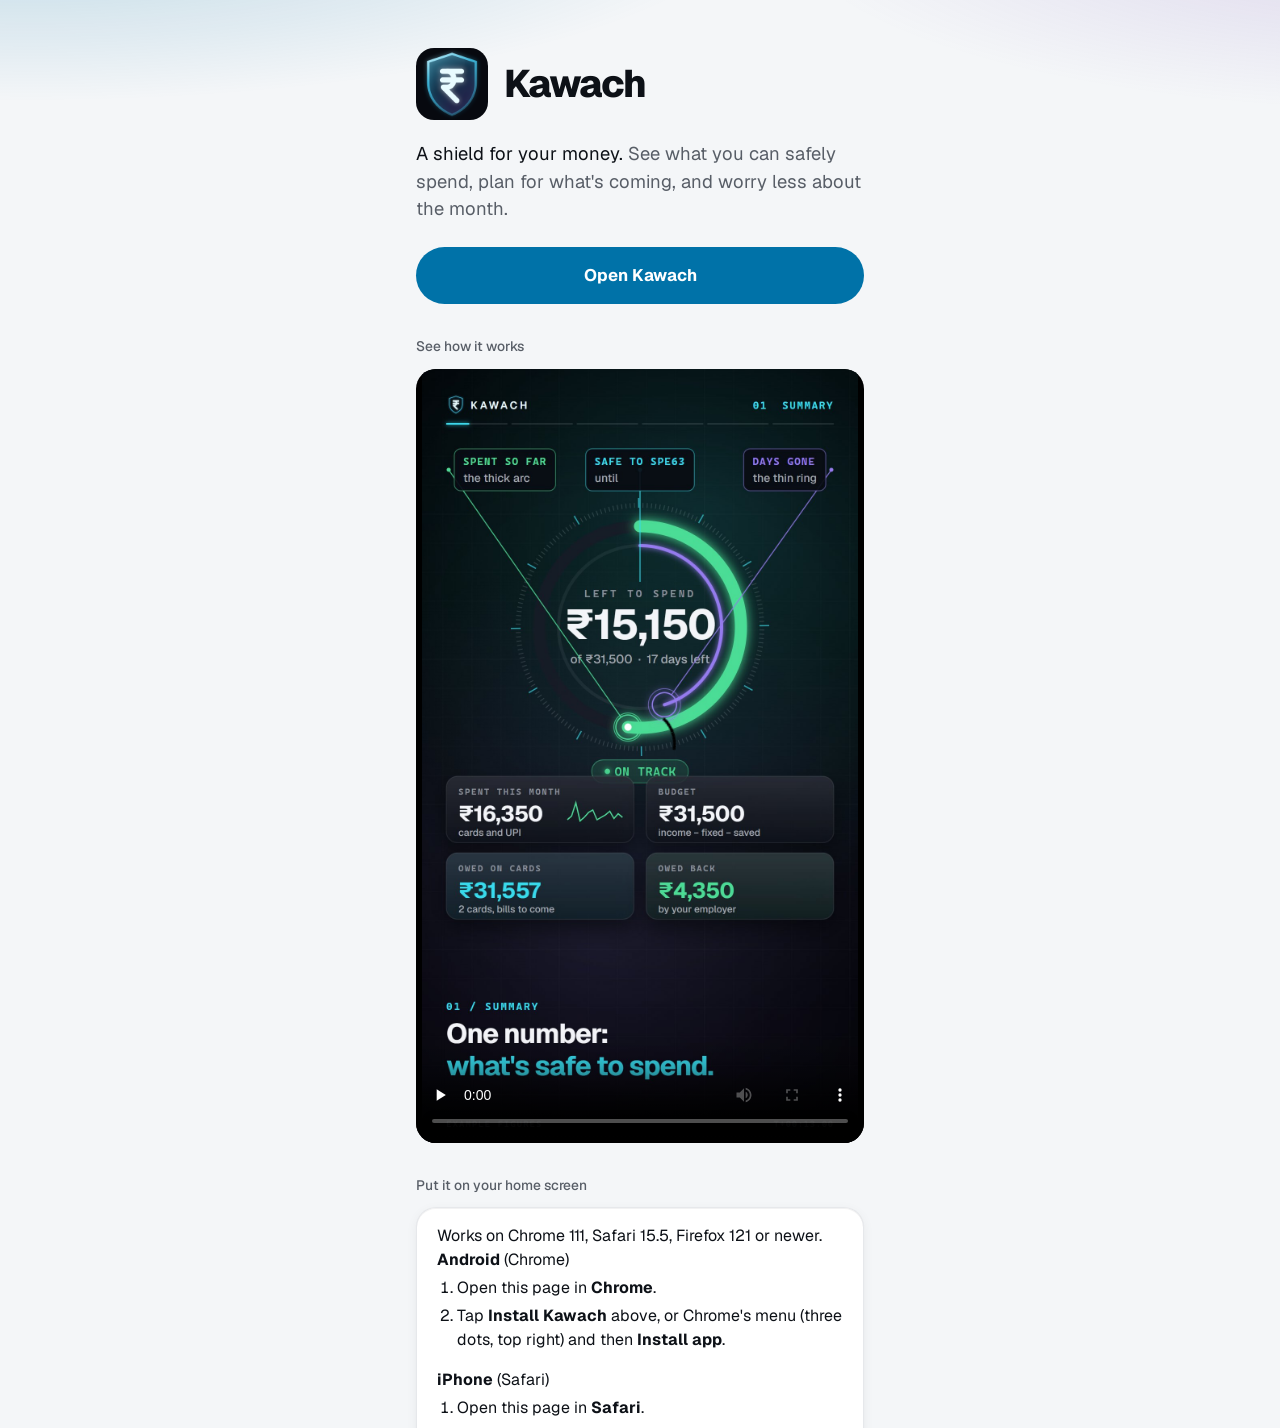
==== commit 83ecb9e9: "Kawach 5.79: a fix nobody would notice A brand-new install opens in Haven's day whatever colour the " ====
--- a/index.html
+++ b/index.html
@@ -52,6 +52,20 @@
       DEMO = true;
       window.EXPENSE_TRACKER_DB_NAME = 'kawach-demo';
       document.documentElement.classList.add('is-demo');
+    }
+  } catch (e) {}
+
+  // A brand-new install wears Haven's day, whatever colour the phone is in: it is the more inviting first look. The choice is
+  // written down, so it stays until the person changes it. Anyone who was here before has some Kawach setting saved already and
+  // keeps following their phone (the demo keeps its own look, js/demo.js).
+  try {
+    if (!DEMO && !localStorage.getItem('kawach-appearance')) {
+      var seen = false;
+      for (var i = 0; i < localStorage.length; i++) {
+        var k = localStorage.key(i);
+        if (k && k.indexOf('kawach-') === 0 && k !== 'kawach-welcomed') seen = true;
+      }
+      if (!seen) localStorage.setItem('kawach-appearance', JSON.stringify({ colour: 'haven-day' }));
     }
   } catch (e) {}
 
--- a/css/haven-motion.css
+++ b/css/haven-motion.css
@@ -327,7 +327,7 @@
 .hv-tank { display: grid; gap: 5px; justify-items: center; font-size: 11px; color: var(--hv-ink-2); flex: none; }
 .hv-tank.warm 
 /* ---- lab 4 (5.62): fireflies, the day-night sweep, today's ring, the way to salary, this month beside last, the chart's flag ---- */
-.hv-flies { position: fixed; inset: 0; z-index: -1; pointer-events: none; overflow: hidden; }
+.hv-flies { position: fixed; inset: 0; z-index: -1; pointer-events: none; overflow: hidden; overflow: clip; contain: paint; }
 .hv-flies i { position: absolute; width: 4px; height: 4px; border-radius: 50%; background: #ffe9a8; box-shadow: 0 0 10px 3px rgba(255, 230, 150, 0.45); }
 :root[data-style="haven"][data-motion="still"] .hv-flies { display: none; }
 html.hv-sweeping::view-transition-old(root), html.hv-sweeping::view-transition-new(root) { animation: none; mix-blend-mode: normal; }
@@ -537,3 +537,51 @@
 @supports (view-transition-name: none) {
   ::view-transition-old(kv-header), ::view-transition-old(kv-nav) { display: none; }
 }
+
+/* One palette everywhere (5.74.1): icon tiles are the quiet chip, usage bars and the in / out bars are teal, and a legend always matches its bars. */
+:root[data-style="haven"] .k-icon { background: var(--hv-gem-bg); color: var(--hv-gem-ink); border: 0; box-shadow: inset 0 0 0 1px var(--hv-hair); }
+:root[data-style="haven"] .cat-share-track i { background: var(--hv-L2) !important; }
+:root[data-style="haven"] .bar-in { fill: var(--hv-L1) !important; }
+:root[data-style="haven"] .bar-out { fill: var(--hv-L4) !important; }
+:root[data-style="haven"] .key-in { background: var(--hv-L1) !important; }
+:root[data-style="haven"] .key-out { background: var(--hv-L4) !important; }
+:root[data-style="haven"] .k-icon.coach-q-icon, :root[data-style="haven"] .coach-q-icon { background: var(--hv-gem-bg) !important; background-image: none !important; color: var(--hv-gem-ink) !important; box-shadow: inset 0 0 0 1px var(--hv-hair) !important; }
+
+/* a payment listed on an account is a button: tap it to open it in History, ready to edit */
+button.account-recent-row { width: 100%; text-align: left; background: none; border: 0; font: inherit; color: inherit; cursor: pointer; min-height: 56px; }
+button.account-recent-row:active { background: var(--hv-hair); }
+
+/* a passphrase that is allowed but short gets a quiet hint, not a red error */
+.field-error-text.is-hint { color: var(--text-muted); font-weight: 500; }
+
+/* the four account filters share the width evenly, edge to edge; the sort choice, when there is one, sits on its own line */
+:root[data-style="haven"] .hv-filter { display: grid; grid-template-columns: repeat(4, minmax(0, 1fr)); gap: 8px; overflow: visible; }
+:root[data-style="haven"] .hv-filter [data-f] { width: 100%; padding: 0 4px; text-align: center; }
+:root[data-style="haven"] .hv-filter .hv-sortsel { grid-column: 1 / -1; justify-self: end; margin-left: 0; }
+/* a payment opened from another screen lights up for a moment so the eye finds it */
+@keyframes hv-found-glow { from { box-shadow: 0 0 0 2px var(--hv-link); } to { box-shadow: 0 0 0 2px transparent; } }
+.hist-row--found { animation: hv-found-glow 1.8s ease-out; border-radius: 16px; }
+
+/* Kept back (Summary, under Left to spend): one slim line, opening in place to a line for each set-aside with a thin bar */
+.hv-kept { margin: calc(8px - var(--hv-s4, 20px)) 4px 0; border-radius: 16px; background: var(--hv-well); box-shadow: 0 0 0 1px var(--hv-hair); }
+.hv-kept__head { width: 100%; display: flex; align-items: center; gap: 10px; min-height: 44px; padding: 0 14px; background: none; border: 0; color: inherit; font: inherit; text-align: left; cursor: pointer; }
+.hv-kept__ic { display: grid; place-items: center; width: 22px; height: 22px; color: var(--hv-link); flex: none; }
+.hv-kept__ic svg { width: 20px; height: 20px; }
+.hv-kept__t { font-weight: 600; font-size: 15px; }
+.hv-kept__v { margin-left: auto; font-weight: 700; font-size: 15px; }
+.hv-kept__chev { color: var(--hv-ink-3); flex: none; transition: transform .3s; }
+.hv-kept.open .hv-kept__chev { transform: rotate(180deg); }
+.hv-kept__list { height: 0; overflow: hidden; }
+.hv-kept__in { padding: 0 14px 10px 46px; }
+.hv-kept__item { padding: 5px 0 6px; }
+.hv-kept__top { display: flex; justify-content: space-between; align-items: baseline; gap: 10px; font-size: 14px; }
+.hv-kept__name { font-weight: 600; min-width: 0; overflow-wrap: anywhere; }
+.hv-kept__left { font-size: 13px; opacity: .8; white-space: nowrap; }
+.hv-kept__left b { font-weight: 700; font-size: 14px; }
+.hv-kept__track { height: 4px; border-radius: 99px; background: var(--hv-hair); margin-top: 5px; overflow: hidden; }
+.hv-kept__track i { display: block; height: 100%; border-radius: 99px; background: var(--hv-link); }
+.hv-kept__item.is-warn .hv-kept__track i { background: var(--hv-warn); }
+.hv-kept__item.is-over .hv-kept__track i { background: var(--hv-bad); }
+.hv-kept__used > summary { list-style: none; font-size: 13px; padding: 4px 0 2px; color: var(--hv-link); cursor: pointer; min-height: 44px; display: flex; align-items: center; }
+.hv-kept__used > summary::-webkit-details-marker { display: none; }
+@media (prefers-reduced-motion: reduce) { .hv-kept__chev { transition: none; } }
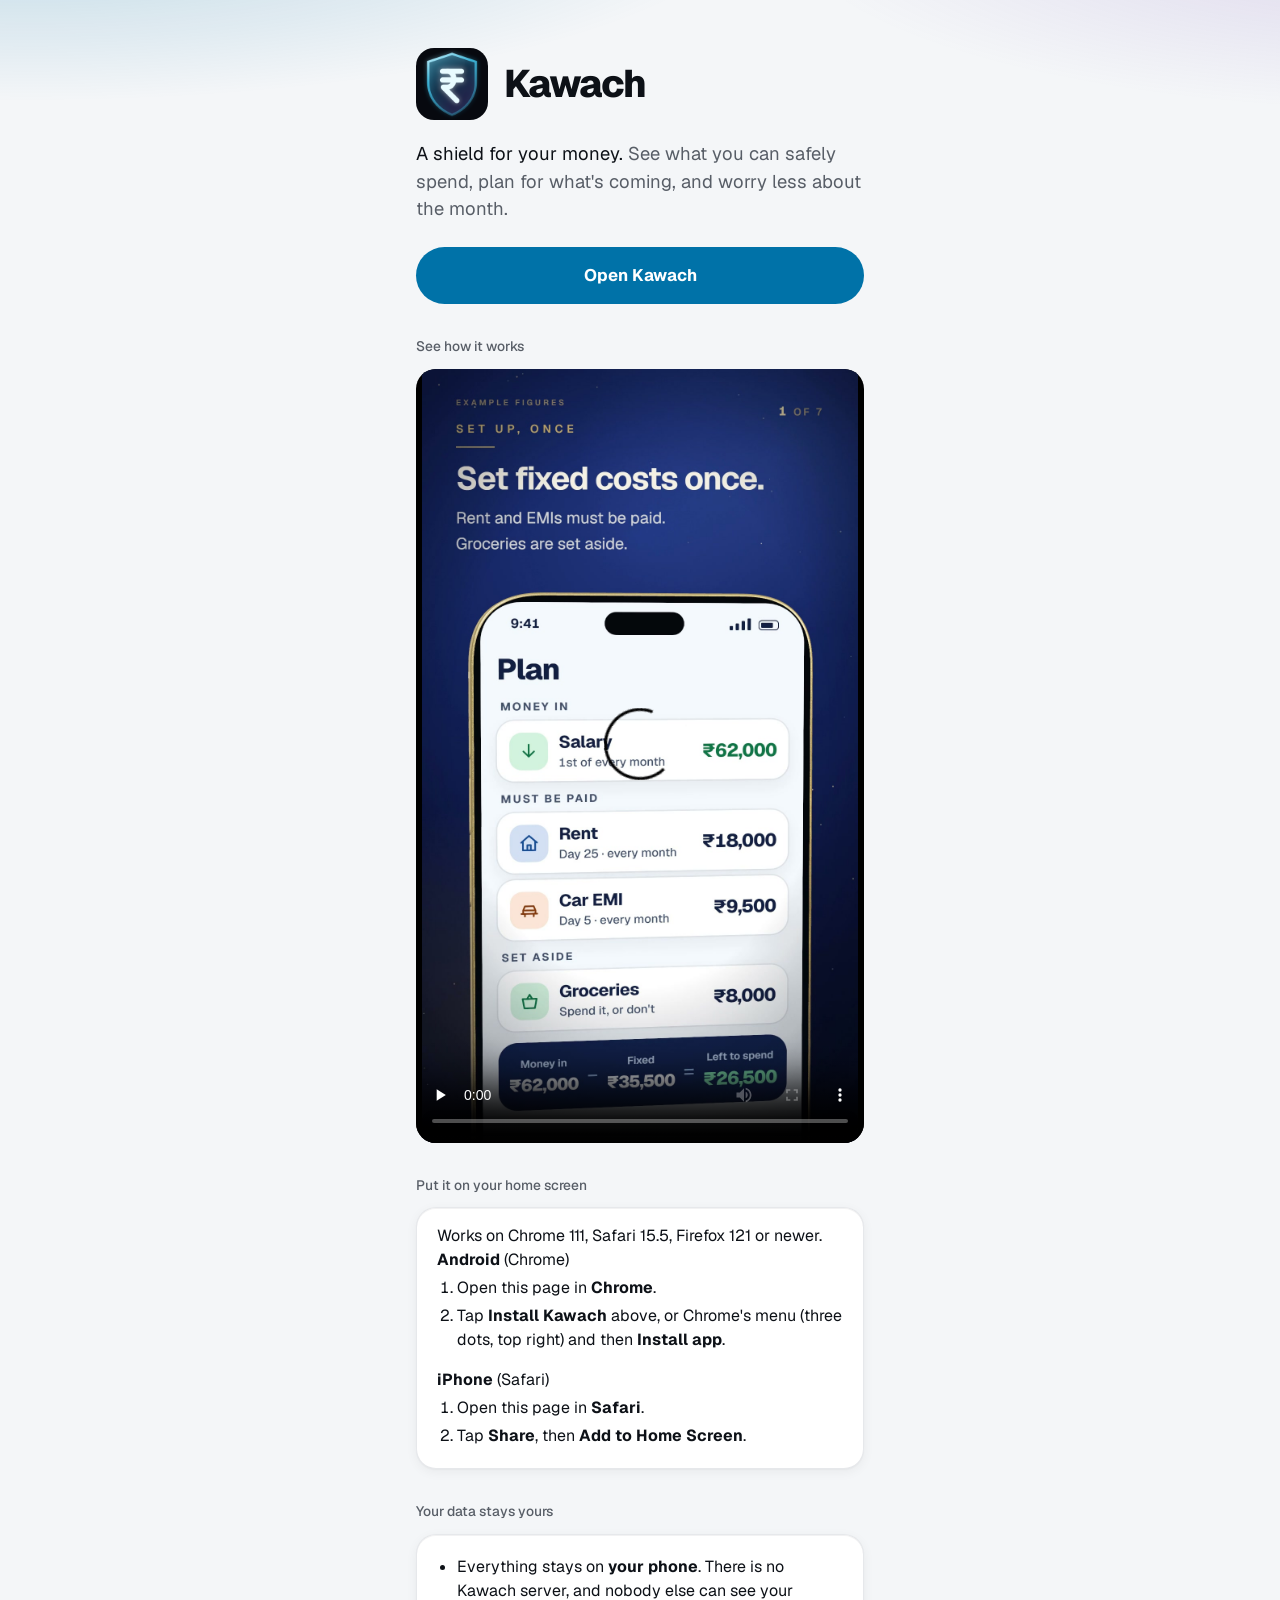
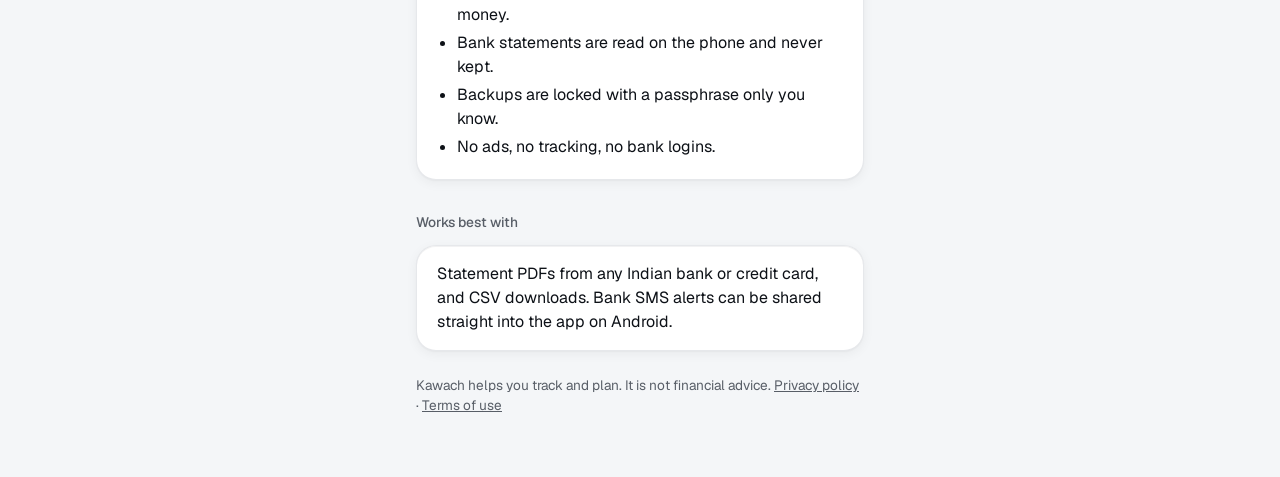
==== commit 3fe6760b: "Kawach 5.89: The sky is the real sun and moon Follow the sun is now the default colour choice. js/su" ====
--- a/index.html
+++ b/index.html
@@ -1,563 +1,571 @@
-<!doctype html>
-<html lang="en">
-<head>
-<meta charset="UTF-8">
-  <!-- What the browser is allowed to do.
-     Kawach's promise is that money data never leaves the phone, and this is
-     what makes the browser enforce it rather than trusting the code to be
-     careful: connect-src names the only four places anything may be sent,
-     so even injected script could not post a statement anywhere else.
-     form-action 'none' stops a planted form doing the same, and object-src
-     kills plugins outright. There is no frame-ancestors: that one only works
-     as an HTTP header, which GitHub Pages will not let us set, so a <meta>
-     policy carrying it is ignored and warns. -->
-  <meta http-equiv="Content-Security-Policy" content="
-    default-src 'self';
-    script-src 'self' 'unsafe-inline';
-    style-src 'self' 'unsafe-inline';
-    img-src 'self' data:;
-    font-src 'self';
-    worker-src 'self' blob:;
-    connect-src 'self' https://api.github.com https://gist.githubusercontent.com https://www.googleapis.com;
-    form-action 'none';
-    base-uri 'self';
-    object-src 'none';
-  ">
-<meta name="viewport" content="width=device-width, initial-scale=1, minimum-scale=1, maximum-scale=1, user-scalable=no, viewport-fit=cover">
-<title>Kawach</title>
-<meta property="og:title" content="Kawach: a shield for your money">
-<meta property="og:description" content="See what you can safely spend this month. Free, and your data stays on your phone.">
-<meta property="og:image" content="https://getkawach.com/icons/og-image.png">
-<meta name="twitter:card" content="summary_large_image">
-<meta name="theme-color" content="#07090f" media="(prefers-color-scheme: dark)">
-<meta name="theme-color" content="#f4f6f8" media="(prefers-color-scheme: light)">
-<script>
-  // Not to be framed. frame-ancestors would say this properly, but it only
-  // works as an HTTP response header and GitHub Pages will not let us set
-  // one. This is the fallback: if Kawach finds itself inside someone else's
-  // page, it breaks out to the top rather than letting a hidden frame sit
-  // under their buttons and collect taps meant for something else.
-  try {
-    if (window.top !== window.self) window.top.location = window.self.location.href;
-  } catch (e) {
-    // Cross-origin parents will not even let us read window.top.location.
-    // Being blocked here IS the framing attempt, so hide the page instead.
-    document.documentElement.style.display = 'none';
-  }
-
-  // The demo (js/demo.js): its own database and its own look, set before any module opens anything.
-  var DEMO = false;
-  try {
-    if (sessionStorage.getItem('kawach-demo') === '1') {
-      DEMO = true;
-      window.EXPENSE_TRACKER_DB_NAME = 'kawach-demo';
-      document.documentElement.classList.add('is-demo');
-    }
-  } catch (e) {}
-
-  // A brand-new install wears Haven's day, whatever colour the phone is in: it is the more inviting first look. The choice is
-  // written down, so it stays until the person changes it. Anyone who was here before has some Kawach setting saved already and
-  // keeps following their phone (the demo keeps its own look, js/demo.js).
-  try {
-    if (!DEMO && !localStorage.getItem('kawach-appearance')) {
-      var seen = false;
-      for (var i = 0; i < localStorage.length; i++) {
-        var k = localStorage.key(i);
-        if (k && k.indexOf('kawach-') === 0 && k !== 'kawach-welcomed') seen = true;
-      }
-      if (!seen) localStorage.setItem('kawach-appearance', JSON.stringify({ colour: 'haven-day' }));
-    }
-  } catch (e) {}
-
-  // The chosen light or dark, put on <html> before the stylesheet paints, so
-  // the app never opens in the wrong colour and corrects itself a moment
-  // later. js/appearance.js is the same decision, made again once it loads.
-  try {
-    var a = JSON.parse(localStorage.getItem(DEMO ? 'kawach-demo-appearance' : 'kawach-appearance')) || {};
-    var r = document.documentElement;
-    // The colouring (js/looks.js): 'auto' is the style's own colouring when
-    // it is as light or dark as the phone, else Charts on a dark phone and
-    // burning flame light on a light one. READY and LIGHT must match
-    // js/looks.js.
-    var READY = { instrument: 1, haven: 1 };
-    var LIGHT = { 'flame-light': 1, 'haven-day': 1 };
-    // Haven unless another style was chosen (the default since 5.52; Instrument was before, Tactile before that).
-    // Tactile and Charts retired in 5.57: they, and anything unknown, are Haven.
-    var st = READY[a.style] ? a.style : 'haven';
-    r.setAttribute('data-style', st);
-    var c = a.colour || ({ light: 'flame-light', dark: 'charts' })[a.theme] || 'auto';
-    // Peaks and Mindora were retired in 5.41: whoever wore them is on Instrument, following the phone.
-    if (c === 'peaks' || c === 'mindora' || c === 'tactile') c = 'auto';
-    // Haven brings its own day and night: another look's own colouring (the default before 5.52) means "follow the phone" here.
-    if (st === 'haven' && (c === 'charts' || c === 'tactile' || c === 'instrument')) c = 'auto';
-    var pl = Boolean(window.matchMedia && window.matchMedia('(prefers-color-scheme: light)').matches);
-    if (c === 'auto') c = st === 'haven' ? (pl ? 'haven-day' : 'haven-night') : Boolean(LIGHT[st]) === pl ? st : pl ? 'flame-light' : 'charts';
-    r.setAttribute('data-colour', c);
-    r.setAttribute('data-theme', LIGHT[c] ? 'light' : 'dark');
-    if (a.text === 'large' || a.text === 'largest') r.setAttribute('data-text', a.text);
-    if (a.density === 'compact') r.setAttribute('data-density', 'compact');
-    r.setAttribute('data-motion', a.motion === 'calm' || a.motion === 'still' ? a.motion : 'alive');
-    r.setAttribute('data-liquid', ['chai', 'gold', 'sunset', 'mint'].indexOf(a.liquid) >= 0 ? a.liquid : 'water');
-    // The app lock (js/lock.js): hide the screens from the first paint, so nothing flashes before the PIN is asked.
-    if (!DEMO && localStorage.getItem('kawach-lock')) r.classList.add('is-locked');
-  } catch (e) {}
-
-  // The bars of the app (title, tabs) are not shown until the opening leaves, so they can never be seen beside it.
-  document.documentElement.classList.add('booting');
-
-  // The opening, carried on rather than started again. When a new version
-  // took over during the opening, the page reloads behind it; this page then
-  // opens on the opening's resting frame, so it reads as one opening, not two.
-  try {
-    if (sessionStorage.getItem('kawach-boot-resume')) {
-      sessionStorage.removeItem('kawach-boot-resume');
-      document.documentElement.classList.add('boot-resumed');
-    }
-  } catch (e) {}
-
-  // (4.17.1 moved the opening's mark up by half the status bar here, on the
-  // theory that the page starts below it. The owner's screenshot of the
-  // hand-over proved otherwise: the mark sat 29px above Android's icon - the
-  // nudge itself, capped at 30 - and without it lines up. Removed in 4.17.2.)
-</script>
-<link rel="manifest" href="./manifest.webmanifest">
-<link rel="icon" href="./icons/kawach.svg" type="image/svg+xml">
-<link rel="icon" href="./icons/kawach-192.png" sizes="192x192">
-<link rel="apple-touch-icon" href="./icons/kawach-touch-icon.png">
-<meta name="apple-mobile-web-app-capable" content="yes">
-<meta name="apple-mobile-web-app-status-bar-style" content="black-translucent">
-<meta name="apple-mobile-web-app-title" content="Kawach">
-<link rel="preload" href="./fonts/Geist-Variable.woff2" as="font" type="font/woff2" crossorigin>
-<link rel="stylesheet" href="./css/tokens.css">
-<link rel="stylesheet" href="./css/style.css">
-<!-- The new visual system. Screens opt in by carrying the `k` class; while
-     the migration is under way the rest of the app is untouched by it. -->
-<link rel="stylesheet" href="./css/dna.css">
-<link rel="stylesheet" href="./css/looks.css">
-<link rel="stylesheet" href="./css/style-tactile.css">
-<link rel="stylesheet" href="./css/style-instrument.css">
-<link rel="stylesheet" href="./css/haven-proto.css">
-<link rel="stylesheet" href="./css/style-haven.css">
-<link rel="stylesheet" href="./css/haven-motion.css">
-<link rel="stylesheet" href="./css/fit.css">
-<link rel="stylesheet" href="./css/compact.css">
-<style>
-  /* The opening (4.17.1). Inline so it is on screen in the first frame.
-
-     One element from the first frame to the last. An installed app on Android
-     opens on Android's own launch screen first - the app icon on the
-     manifest's background colour - and only then the page. 4.17 opened on
-     black and drew the mark from nothing, so the icon vanished and a second,
-     different logo was drawn: two things, one after the other. Now the
-     page's first frame IS that launch screen - the same colour (#07090f, the
-     manifest's background_color), the same glass shield, the same size, in
-     the same place - and it changes from there instead of starting over:
-       - a line of light traces the shield's edge, down both sides at once;
-       - the glass body dissolves behind it, leaving the shield as a line;
-       - the rupee stays exactly where it is the whole time;
-       - a glow comes up, the name tracks in below, it rests, and it fades.
-
-     The old exit cut out instead of fading (the same animation re-timed by
-     the script; see 4.17). The exit is a transition that switches the
-     failsafe off, so nothing can re-time it.
-
-     Everything that moves is transform or opacity on its own layer, which
-     keeps its frames while the app starts underneath - except the traced
-     edge (stroke-dashoffset), kept to one plain stroke with no gradient or
-     filter so its repaint is as small as a repaint can be. The glass icon and
-     the glow are each blurred or filtered ONCE and then only fade.
-
-     Easing - cubic-bezier(x1, y1, x2, y2) is a curve from (0,0) to (1,1),
-     time across and progress up; the control points set how it leaves and
-     how it arrives:
-       --ease-draw (0.65, 0, 0.35, 1): at rest at both ends, fastest in the
-         middle - a pen that lifts off and sets down, never a jolt.
-       --ease-out  (0.22, 1, 0.36, 1): nearly all its speed at once, then a
-         long slowing - things arrive and settle instead of stopping dead.
-       --ease-exit (0.4, 0, 0.2, 1): a gentle start and a long soft finish,
-         so a fade never snaps at either end.
-
-     Timeline: the icon, from frame 0; the edge traces 200-1100ms; the glass
-     dissolves 450-1350ms; the glow comes up 700-1600ms; the name tracks in
-     from about 850ms; a rest; the fade from 2.5s (held while a new version
-     downloads, up to 10s - see the script at the end of this file). */
-  .boot {
-    --boot-ink: #47d0f8;   /* the app's cyan, its highlight on a dark screen */
-    --boot-mark: #e8fbff;  /* the rupee, as on the icon */
-    --ease-draw: cubic-bezier(0.65, 0, 0.35, 1);
-    --ease-out: cubic-bezier(0.22, 1, 0.36, 1);
-    --ease-exit: cubic-bezier(0.4, 0, 0.2, 1);
-    position: fixed; inset: 0; z-index: 9999;
-    display: grid; place-items: center;
-    /* manifest.webmanifest background_color: the colour Android's launch
-       screen is drawn in, so there is no change of colour at the hand-over. */
-    background: #07090f;
-    /* The failsafe: if no script runs at all, the opening still clears
-       itself. Later than the script's own limit for a download (10s), plus
-       the moment it may wait for the reload onto it. */
-    animation: boot-failsafe 450ms var(--ease-exit) 12000ms forwards;
-  }
-  @keyframes boot-failsafe { to { opacity: 0; visibility: hidden; } }
-
-  /* The exit: a transition, so nothing can re-time it. Taps reach the app
-     from the first moment of the fade. */
-  /* The mark goes first, over the same dark plate, and only then does the plate clear: the shield and the app
-     are never both on screen at once (a single fade showed the app through a half-faded shield). */
-  .boot.is-leaving {
-    animation: none;
-    background-color: transparent;
-    pointer-events: none;
-    transition: background-color 280ms var(--ease-exit) 170ms;
-  }
-  .boot.is-leaving .boot-art { opacity: 0; transition: opacity 170ms var(--ease-exit); }
-
-  /* The mark is the only thing in the middle - the name hangs below it - so
-     it sits dead centre, which is where Android puts the icon. No nudge: on
-     the owner's phone the page fills the screen Android's launch screen
-     fills, and the two centres meet as they are (4.17.1 nudged it up and
-     that was the gap seen at the hand-over). 242px is measured from the same
-     screenshot: Android's shield and this one at the same width (it is drawn
-     in dp, which is CSS px on a phone). */
-  /* Hidden under the opening, and shown again by the script when it leaves; the animation puts them back by itself
-     if no script ever runs. */
-  .booting .app-header, .booting #tabs { visibility: hidden; animation: boot-chrome 0s linear 12.5s forwards; }
-  @keyframes boot-chrome { to { visibility: visible; } }
-
-  .boot-art {
-    position: relative;
-    width: min(242px, 64vw); aspect-ratio: 1;
-  }
-  .boot-art svg { position: absolute; inset: 0; width: 100%; height: 100%; overflow: visible; }
-
-  /* 1. The icon as Android shows it: glass body, lit edge, rupee. Here from
-        the first frame, then dissolving. */
-  .boot-icon { animation: boot-fade-out 900ms var(--ease-exit) 450ms forwards; will-change: opacity; }
-  @keyframes boot-fade-out { to { opacity: 0; } }
-
-  /* 2. The glow: the finished line mark, blurred once, faded in. */
-  .boot-glow { filter: blur(9px); opacity: 0; animation: boot-glow 900ms var(--ease-out) 700ms forwards; will-change: opacity; }
-  @keyframes boot-glow { to { opacity: 0.8; } }
-
-  /* 3. The line mark. The edge is traced: pathLength="1" makes each path one
-        unit long, so a dash of 1 with a gap of 2 covers it exactly and an
-        offset just past 1 hides it. 1.01 and the wide gap, not 1, because
-        with round caps a dash ending exactly at a path's start is drawn as a
-        dot. The rupee is not traced - it is already on the icon, so it simply
-        stays, in the same place and weight, from the first frame to the last. */
-  .boot-line { fill: none; stroke-linecap: round; stroke-linejoin: round; }
-  .boot-edge {
-    stroke: var(--boot-ink); stroke-width: 2.4;
-    stroke-dasharray: 1 2; stroke-dashoffset: 1.01;
-    animation: boot-trace 900ms var(--ease-draw) 200ms both;
-  }
-  @keyframes boot-trace {
-    0% { stroke-dashoffset: 1.01; opacity: 0; }
-    1% { opacity: 1; }
-    100% { stroke-dashoffset: 0; opacity: 1; }
-  }
-  .boot-sym { stroke: var(--boot-mark); stroke-width: 6.6; }
-
-  /* The name, below the mark without moving it. The tracking opens by moving
-     the letters, not by changing letter-spacing: each starts pulled toward
-     the middle by its distance from it (--d) and slides out to its place, all
-     together on one curve, so the gaps stay equal at every moment - which is
-     what makes it read as tracking. It is a transform, so nothing is laid out
-     again. The script starts it once Geist has loaded, so the letters never
-     arrive in a stand-in font and jump. */
-  .boot-word {
-    position: absolute; left: -40%; right: -40%; top: calc(100% + 18px);
-    display: flex; justify-content: center; gap: 0.34em; margin: 0;
-    font: 600 clamp(20px, 6.4vw, 26px)/1 "Geist", -apple-system, "Segoe UI", Roboto, sans-serif;
-    text-transform: uppercase;
-    color: #e6f6fb;
-  }
-  .boot-word span { opacity: 0; }
-  .boot.is-type .boot-word span { animation: boot-letter 760ms var(--ease-out) forwards; }
-  @keyframes boot-letter {
-    from { opacity: 0; transform: translateX(calc(var(--d) * -0.42em)); }
-    to { opacity: 1; transform: none; }
-  }
-
-  /* Said only if a new version is still downloading when the opening would
-     have left, so a longer opening never looks like a frozen one. */
-  .boot-note {
-    position: absolute; left: -40%; right: -40%; top: calc(100% + 66px);
-    margin: 0; text-align: center;
-    font: 500 13px/1.3 "Geist", -apple-system, "Segoe UI", Roboto, sans-serif;
-    color: rgba(214, 246, 255, 0.62);
-    opacity: 0; transition: opacity 400ms var(--ease-out);
-  }
-  .boot.is-updating .boot-note { opacity: 1; }
-
-  /* After a reload for a new version: straight to the resting frame, which is
-     what was on screen a moment before, then the fade. Each rule names .boot
-     so it outranks the ones that start the motion, whatever classes are on. */
-  .boot-resumed .boot .boot-icon { animation: none; opacity: 0; }
-  .boot-resumed .boot .boot-edge { animation: none; stroke-dashoffset: 0; }
-  .boot-resumed .boot .boot-glow { animation: none; opacity: 0.8; }
-  .boot-resumed .boot .boot-word span { animation: none; opacity: 1; transform: none; }
-
-  /* Motion the person has asked not to see: no tracing and no sliding. The
-     icon still gives way to the line mark, but as a fade, which is not
-     motion; the opening still leaves on time. */
-  @media (prefers-reduced-motion: reduce) {
-    .boot-edge { animation: none; stroke-dashoffset: 0; }
-    .boot.is-type .boot-word span { animation: none; }
-    .boot-word span { opacity: 1; }
-    .boot.is-leaving { transition-duration: 150ms; transition-delay: 0s; }
-    .boot.is-leaving .boot-art { transition-duration: 0s; }
-  }
-</style>
-</head>
-<body>
-<!-- The opening. It leaves through the script at the end of this file, and by
-     its own failsafe if that never runs. It begins as Kawach's icon - exactly
-     what Android's launch screen has just shown - and becomes the line mark,
-     so the hand-over from Android to the app is one continuous thing. -->
-<div id="boot" class="boot" aria-hidden="true">
-  <div class="boot-art">
-    <!-- The icon (icons/kawach.svg, without its square plate): glass body,
-         lit edge, rupee. -->
-    <svg class="boot-icon" viewBox="0 0 100 100">
-      <defs>
-        <linearGradient id="bkBody" x1="0.1" y1="0" x2="0.7" y2="1">
-          <stop offset="0" stop-color="#47d0f8" stop-opacity="0.42"/>
-          <stop offset="0.5" stop-color="#2b7fb8" stop-opacity="0.26"/>
-          <stop offset="1" stop-color="#7c5cf0" stop-opacity="0.18"/>
-        </linearGradient>
-        <linearGradient id="bkEdge" x1="0" y1="0" x2="0.4" y2="1">
-          <stop offset="0" stop-color="#cdf5ff" stop-opacity="0.98"/>
-          <stop offset="0.4" stop-color="#47d0f8" stop-opacity="0.8"/>
-          <stop offset="1" stop-color="#47d0f8" stop-opacity="0.34"/>
-        </linearGradient>
-        <linearGradient id="bkSheen" x1="0" y1="0" x2="0.2" y2="1">
-          <stop offset="0" stop-color="#ffffff" stop-opacity="0.3"/>
-          <stop offset="0.5" stop-color="#ffffff" stop-opacity="0.03"/>
-          <stop offset="1" stop-color="#ffffff" stop-opacity="0"/>
-        </linearGradient>
-        <filter id="bkGlow" x="-45%" y="-45%" width="190%" height="190%">
-          <feGaussianBlur stdDeviation="3.2" result="b"/>
-          <feComponentTransfer in="b" result="g"><feFuncA type="linear" slope="0.52"/></feComponentTransfer>
-          <feMerge><feMergeNode in="g"/><feMergeNode in="SourceGraphic"/></feMerge>
-        </filter>
-        <clipPath id="bkClip"><path d="M50 12L80 22V48C80 68 67 82 50 89C33 82 20 68 20 48V22Z"/></clipPath>
-      </defs>
-      <g filter="url(#bkGlow)">
-        <path d="M50 12L80 22V48C80 68 67 82 50 89C33 82 20 68 20 48V22Z" fill="url(#bkBody)"/>
-        <g clip-path="url(#bkClip)"><ellipse cx="33" cy="24" rx="33" ry="25" fill="url(#bkSheen)"/></g>
-        <path d="M50 12L80 22V48C80 68 67 82 50 89C33 82 20 68 20 48V22Z" fill="none" stroke="url(#bkEdge)" stroke-width="2.9"/>
-        <!-- Its rupee, with the icon's soft halo. The line mark's rupee sits
-             exactly on top of it, so as this layer dissolves only the halo
-             goes, and the glow layer below brings it back. -->
-        <path d="M38 34h24M38 45h24M44 34c11 0 11 20 0 20h-5l17 17" fill="none" stroke="#e8fbff" stroke-width="6.6" stroke-linecap="round" stroke-linejoin="round"/>
-      </g>
-    </svg>
-    <!-- The glow: the finished line mark, blurred, behind the sharp one. -->
-    <svg class="boot-glow" viewBox="0 0 100 100" fill="none" stroke-linecap="round" stroke-linejoin="round">
-      <path d="M50 12L80 22V48C80 68 67 82 50 89C33 82 20 68 20 48V22Z" stroke="#47d0f8" stroke-width="3.2"/>
-      <path d="M38 34h24M38 45h24M44 34c11 0 11 20 0 20h-5l17 17" stroke="#d6f6ff" stroke-width="7"/>
-    </svg>
-    <!-- The line mark. The edge is two halves that start together at the top
-         and meet at the point. The rupee is the icon's own, in the same place
-         and weight, so it never leaves the screen. -->
-    <svg class="boot-mark" viewBox="0 0 100 100">
-      <path class="boot-line boot-edge" pathLength="1" d="M50 12L20 22V48C20 68 33 82 50 89"/>
-      <path class="boot-line boot-edge" pathLength="1" d="M50 12L80 22V48C80 68 67 82 50 89"/>
-      <path class="boot-line boot-sym" d="M38 34h24M38 45h24M44 34c11 0 11 20 0 20h-5l17 17"/>
-    </svg>
-    <p class="boot-word"><span style="--d:-2.5">K</span><span style="--d:-1.5">a</span><span style="--d:-0.5">w</span><span style="--d:0.5">a</span><span style="--d:1.5">c</span><span style="--d:2.5">h</span></p>
-    <p class="boot-note">Updating to the latest version</p>
-  </div>
-</div>
-<header class="app-header">
-  <h1 id="view-title">Summary</h1>
-  <button type="button" id="space-chip" class="space-chip" hidden></button>
-  <span id="sync-indicator" class="sync-indicator" hidden></span>
-  <button type="button" id="settings-btn" class="header-btn" aria-label="Backup and settings"><span data-icon="settings"></span></button>
-</header>
-<div id="update-banner" class="update-banner" hidden>
-  <span id="update-banner-text"></span>
-  <button type="button" id="update-banner-btn">Reload</button>
-</div>
-<main id="view-container" class="view-container"></main>
-<nav class="bottom-nav" id="tabs">
-  <button type="button" class="nav-btn active" data-view="summary">
-    <span class="nav-icon" data-icon="summary"></span><span>Summary</span>
-  </button>
-  <button type="button" class="nav-btn" data-view="accounts">
-    <span class="nav-icon" data-icon="accounts"></span><span>Accounts</span>
-  </button>
-  <button type="button" class="nav-btn" data-view="add">
-    <span class="nav-icon" data-icon="add"></span><span>Add</span>
-  </button>
-  <button type="button" class="nav-btn" data-view="plan">
-    <span class="nav-icon" data-icon="plan"></span><span>Plan</span>
-  </button>
-  <button type="button" class="nav-btn" data-view="transactions">
-    <span class="nav-icon" data-icon="history"></span><span>History</span>
-  </button>
-</nav>
-<script>
-  // A browser too old to draw Kawach says so in plain words, instead of showing a screen with no colour. Every
-  // colour in the app is written in a form (oklch) that browsers before 2023 do not know, and the screens use
-  // :has(), structuredClone and inert. Nothing is lost: the data is still on the phone, and opens when the
-  // browser is updated. Plain colours here on purpose: this is the one box that cannot use the app's own.
-  (function () {
-    var ok = false;
-    try {
-      ok = window.CSS && CSS.supports('color', 'oklch(50% 0.1 200)') && CSS.supports('selector(:has(a))') && typeof structuredClone === 'function' && 'inert' in HTMLElement.prototype;
-    } catch (e) {
-      ok = false;
-    }
-    if (ok) return;
-    var box = document.createElement('div');
-    box.setAttribute('role', 'alert');
-    box.style.cssText = 'position:fixed;inset:0;z-index:99999;display:grid;place-items:center;padding:24px;background:#10131a;color:#f2f4f8;font:16px/1.5 system-ui,sans-serif;text-align:center';
-    box.innerHTML = '<div style="max-width:340px"><p style="font-size:20px;font-weight:700;margin:0 0 12px">Kawach needs a newer browser</p><p style="margin:0 0 12px;color:#c3c9d4">This browser is too old to show Kawach properly. Update Chrome, Samsung Internet, Safari or Firefox, then open Kawach again.</p><p style="margin:0;color:#c3c9d4">Nothing is lost. Anything you saved is still on this phone.</p></div>';
-    document.body.appendChild(box);
-  })();
-</script>
-<script type="module" src="./js/app.js"></script>
-<script>
-  // Always on the latest version, and when the opening leaves.
-  //
-  // How a new version arrives: sw.js downloads every file of it, takes over
-  // straight away (skipWaiting + clients.claim), and js/app.js reloads the page
-  // onto it the moment it does - on a screen where that is safe and nothing is
-  // being typed. That part already worked. What made updates slow was the
-  // asking: the browser only asks the server for a new version when the page
-  // is LOADED, and opening Kawach from recent apps usually brings back the
-  // page still in memory rather than loading it. So an update could wait days
-  // for a real restart. Now it asks every time the app comes back on screen.
-  (function () {
-    if (!('serviceWorker' in navigator)) return;
-    var lastAsked = 0;
-    function ask() {
-      // Once every 30 seconds at most: flicking between apps should not mean
-      // a request to the server each time.
-      if (Date.now() - lastAsked < 30000) return;
-      lastAsked = Date.now();
-      navigator.serviceWorker.getRegistration().then(function (reg) {
-        if (reg) return reg.update();
-      }).catch(function () {});
-    }
-    document.addEventListener('visibilitychange', function () {
-      if (document.visibilityState === 'visible') ask();
-    });
-    ask();
-  })();
-
-  // When the opening leaves, and taking it out of the page.
-  //
-  // It fades at 2.5s: the mark has settled by about 1.6s, so it rests for
-  // about a second first. It only goes once a screen has drawn underneath,
-  // and by 4s whatever happens - unless a new version is downloading, when it
-  // stays (up to 10s, with a line saying so) so that the reload onto the new
-  // version happens behind it. The page that loads then opens on the resting
-  // frame (see the head), so the person sees one opening.
-  //
-  // performance.now() is time since this page began, the clock the CSS
-  // animations above run on. Readiness is checked on a timer, not each frame:
-  // frames stop altogether in a tab opened in the background.
-  (function () {
-    var boot = document.getElementById('boot');
-    if (!boot) return;
-    var resumed = document.documentElement.classList.contains('boot-resumed');
-    var HOLD = resumed ? 400 : 2500;
-    var CAP = 4000;
-    // A new version is about 95 files, the PDF reader among them, so on a
-    // slow connection it can take a while. Long enough for most, not so long
-    // that anyone is kept waiting on a bad day; past it, this version opens
-    // and the new one is taken the next time.
-    var UPDATE_CAP = 10000;
-    var reduced = window.matchMedia && matchMedia('(prefers-reduced-motion: reduce)').matches;
-    var FADE = reduced ? 150 : 450; // the mark's 170ms plus the plate's 280ms in the CSS
-    var leaving = false;
-    var updating = false;
-    // The new version has taken over and the reload onto it is on its way.
-    // The opening must not start leaving in that moment, or the old app shows
-    // for a split second before the reload - a second opening in all but name.
-    var handingOver = false;
-
-    // The name: once Geist has loaded (or after 1.1s regardless), and never
-    // before 850ms. Not on a resumed page: it is already showing.
-    if (!resumed) {
-      var typeface = document.fonts && document.fonts.load
-        ? document.fonts.load('600 24px "Geist"').catch(function () {})
-        : Promise.resolve();
-      Promise.race([typeface, new Promise(function (r) { setTimeout(r, 1100); })]).then(function () {
-        setTimeout(function () { boot.classList.add('is-type'); }, Math.max(0, 850 - performance.now()));
-      });
-    }
-
-    // A new version on its way while the opening is up. Only when a version
-    // is already running (a first visit has nothing to be newer than), and
-    // never on a page that has just reloaded for one.
-    if ('serviceWorker' in navigator && navigator.serviceWorker.controller && !resumed) {
-      navigator.serviceWorker.getRegistration().then(function (reg) {
-        if (!reg) return;
-        function watch(worker) {
-          if (!worker) return;
-          updating = true;
-          worker.addEventListener('statechange', function () {
-            // A download that failed: carry on with this version.
-            if (worker.state === 'redundant') updating = false;
-          });
-        }
-        watch(reg.installing || reg.waiting);
-        reg.addEventListener('updatefound', function () { watch(reg.installing); });
-      }).catch(function () {});
-      navigator.serviceWorker.addEventListener('controllerchange', function () {
-        if (!updating) return;
-        // The new version has taken over and app.js reloads onto it now. The
-        // next page carries the opening on from its resting frame. If no
-        // reload comes (app.js judged it unsafe), let the opening go as
-        // normal and take the note back.
-        try { sessionStorage.setItem('kawach-boot-resume', '1'); } catch (e) {}
-        handingOver = true;
-        setTimeout(function () {
-          try { sessionStorage.removeItem('kawach-boot-resume'); } catch (e) {}
-          handingOver = false;
-          updating = false;
-        }, 1500);
-      });
-    }
-
-    function drawn() {
-      var main = document.getElementById('view-container');
-      return !!(main && main.firstElementChild);
-    }
-
-    // Out of the document once it is invisible. transitionend is the signal;
-    // the timer covers the cases where that event never comes - a 0ms fade, a
-    // tab in the background - since an invisible overlay left in place would
-    // still be in the way.
-    function unmount() {
-      document.documentElement.classList.remove('booting');
-      if (boot.parentNode) boot.parentNode.removeChild(boot);
-    }
-    function leave() {
-      if (leaving) return;
-      leaving = true;
-      document.documentElement.classList.remove('booting');
-      clearInterval(timer);
-      boot.addEventListener('transitionend', function (e) {
-        if (e.target === boot && e.propertyName === 'background-color') unmount();
-      });
-      setTimeout(unmount, FADE + 250);
-      boot.classList.add('is-leaving');
-    }
-
-    var timer = setInterval(function () {
-      var t = performance.now();
-      if (handingOver) return;
-      if (updating && t < UPDATE_CAP) {
-        if (t >= HOLD) boot.classList.add('is-updating');
-        return;
-      }
-      if ((t >= HOLD && drawn()) || t >= CAP) leave();
-    }, 50);
-  })();
-</script>
-</body>
-</html>
+<!doctype html>
+<html lang="en">
+<head>
+<meta charset="UTF-8">
+  <!-- What the browser is allowed to do.
+     Kawach's promise is that money data never leaves the phone, and this is
+     what makes the browser enforce it rather than trusting the code to be
+     careful: connect-src names the only four places anything may be sent,
+     so even injected script could not post a statement anywhere else.
+     form-action 'none' stops a planted form doing the same, and object-src
+     kills plugins outright. There is no frame-ancestors: that one only works
+     as an HTTP header, which GitHub Pages will not let us set, so a <meta>
+     policy carrying it is ignored and warns. -->
+  <meta http-equiv="Content-Security-Policy" content="
+    default-src 'self';
+    script-src 'self' 'unsafe-inline';
+    style-src 'self' 'unsafe-inline';
+    img-src 'self' data:;
+    font-src 'self';
+    worker-src 'self' blob:;
+    connect-src 'self' https://api.github.com https://gist.githubusercontent.com https://www.googleapis.com;
+    form-action 'none';
+    base-uri 'self';
+    object-src 'none';
+  ">
+<meta name="viewport" content="width=device-width, initial-scale=1, minimum-scale=1, maximum-scale=1, user-scalable=no, viewport-fit=cover">
+<title>Kawach</title>
+<meta property="og:title" content="Kawach: a shield for your money">
+<meta property="og:description" content="See what you can safely spend this month. Free, and your data stays on your phone.">
+<meta property="og:image" content="https://getkawach.com/icons/og-image.png">
+<meta name="twitter:card" content="summary_large_image">
+<meta name="theme-color" content="#07090f" media="(prefers-color-scheme: dark)">
+<meta name="theme-color" content="#f4f6f8" media="(prefers-color-scheme: light)">
+<script>
+  // Not to be framed. frame-ancestors would say this properly, but it only
+  // works as an HTTP response header and GitHub Pages will not let us set
+  // one. This is the fallback: if Kawach finds itself inside someone else's
+  // page, it breaks out to the top rather than letting a hidden frame sit
+  // under their buttons and collect taps meant for something else.
+  try {
+    if (window.top !== window.self) window.top.location = window.self.location.href;
+  } catch (e) {
+    // Cross-origin parents will not even let us read window.top.location.
+    // Being blocked here IS the framing attempt, so hide the page instead.
+    document.documentElement.style.display = 'none';
+  }
+
+  // The demo (js/demo.js): its own database and its own look, set before any module opens anything.
+  var DEMO = false;
+  try {
+    if (sessionStorage.getItem('kawach-demo') === '1') {
+      DEMO = true;
+      window.EXPENSE_TRACKER_DB_NAME = 'kawach-demo';
+      document.documentElement.classList.add('is-demo');
+    }
+  } catch (e) {}
+
+  // A brand-new install wears Haven's day, whatever colour the phone is in: it is the more inviting first look. The choice is
+  // written down, so it stays until the person changes it. Anyone who was here before has some Kawach setting saved already and
+  // keeps following their phone (the demo keeps its own look, js/demo.js).
+  try {
+    if (!DEMO && !localStorage.getItem('kawach-appearance')) {
+      var seen = false;
+      for (var i = 0; i < localStorage.length; i++) {
+        var k = localStorage.key(i);
+        if (k && k.indexOf('kawach-') === 0 && k !== 'kawach-welcomed') seen = true;
+      }
+      if (!seen) localStorage.setItem('kawach-appearance', JSON.stringify({ colour: 'sun' }));
+    }
+  } catch (e) {}
+
+  // The chosen light or dark, put on <html> before the stylesheet paints, so
+  // the app never opens in the wrong colour and corrects itself a moment
+  // later. js/appearance.js is the same decision, made again once it loads.
+  try {
+    var a = JSON.parse(localStorage.getItem(DEMO ? 'kawach-demo-appearance' : 'kawach-appearance')) || {};
+    var r = document.documentElement;
+    // The colouring (js/looks.js): 'auto' is the style's own colouring when
+    // it is as light or dark as the phone, else Charts on a dark phone and
+    // burning flame light on a light one. READY and LIGHT must match
+    // js/looks.js.
+    var READY = { instrument: 1, haven: 1 };
+    var LIGHT = { 'flame-light': 1, 'haven-day': 1 };
+    // Haven unless another style was chosen (the default since 5.52; Instrument was before, Tactile before that).
+    // Tactile and Charts retired in 5.57: they, and anything unknown, are Haven.
+    var st = READY[a.style] ? a.style : 'haven';
+    r.setAttribute('data-style', st);
+    var c = a.colour || ({ light: 'flame-light', dark: 'charts' })[a.theme] || 'sun';
+    // Peaks and Mindora were retired in 5.41: whoever wore them is on Instrument, following the phone.
+    if (c === 'peaks' || c === 'mindora' || c === 'tactile') c = 'auto';
+    // Haven brings its own day and night: another look's own colouring (the default before 5.52) means "follow the phone" here.
+    if (st === 'haven' && (c === 'charts' || c === 'tactile' || c === 'instrument')) c = 'auto';
+    var pl = Boolean(window.matchMedia && window.matchMedia('(prefers-color-scheme: light)').matches);
+    // "Follow the sun": js/appearance.js stores whether it is dark and until when; with nothing stored, the hour decides (before 6:30 and after 6:30 pm is night).
+    if (c === 'sun') {
+      var dk = null;
+      try { var sc = JSON.parse(localStorage.getItem('kawach-sun-theme')); if (sc && sc.until > Date.now()) dk = sc.dark; } catch (e) {}
+      if (dk === null) { var hr = new Date().getHours() + new Date().getMinutes() / 60; dk = hr < 6.5 || hr >= 18.5; }
+      pl = !dk;
+      c = 'auto';
+    }
+    if (c === 'auto') c = st === 'haven' ? (pl ? 'haven-day' : 'haven-night') : Boolean(LIGHT[st]) === pl ? st : pl ? 'flame-light' : 'charts';
+    r.setAttribute('data-colour', c);
+    r.setAttribute('data-theme', LIGHT[c] ? 'light' : 'dark');
+    if (a.text === 'large' || a.text === 'largest') r.setAttribute('data-text', a.text);
+    if (a.density === 'compact') r.setAttribute('data-density', 'compact');
+    r.setAttribute('data-motion', a.motion === 'calm' || a.motion === 'still' ? a.motion : 'alive');
+    r.setAttribute('data-liquid', ['chai', 'gold', 'sunset', 'mint'].indexOf(a.liquid) >= 0 ? a.liquid : 'water');
+    // The app lock (js/lock.js): hide the screens from the first paint, so nothing flashes before the PIN is asked.
+    if (!DEMO && localStorage.getItem('kawach-lock')) r.classList.add('is-locked');
+  } catch (e) {}
+
+  // The bars of the app (title, tabs) are not shown until the opening leaves, so they can never be seen beside it.
+  document.documentElement.classList.add('booting');
+
+  // The opening, carried on rather than started again. When a new version
+  // took over during the opening, the page reloads behind it; this page then
+  // opens on the opening's resting frame, so it reads as one opening, not two.
+  try {
+    if (sessionStorage.getItem('kawach-boot-resume')) {
+      sessionStorage.removeItem('kawach-boot-resume');
+      document.documentElement.classList.add('boot-resumed');
+    }
+  } catch (e) {}
+
+  // (4.17.1 moved the opening's mark up by half the status bar here, on the
+  // theory that the page starts below it. The owner's screenshot of the
+  // hand-over proved otherwise: the mark sat 29px above Android's icon - the
+  // nudge itself, capped at 30 - and without it lines up. Removed in 4.17.2.)
+</script>
+<link rel="manifest" href="./manifest.webmanifest">
+<link rel="icon" href="./icons/kawach.svg" type="image/svg+xml">
+<link rel="icon" href="./icons/kawach-192.png" sizes="192x192">
+<link rel="apple-touch-icon" href="./icons/kawach-touch-icon.png">
+<meta name="apple-mobile-web-app-capable" content="yes">
+<meta name="apple-mobile-web-app-status-bar-style" content="black-translucent">
+<meta name="apple-mobile-web-app-title" content="Kawach">
+<link rel="preload" href="./fonts/Geist-Variable.woff2" as="font" type="font/woff2" crossorigin>
+<link rel="stylesheet" href="./css/tokens.css">
+<link rel="stylesheet" href="./css/style.css">
+<!-- The new visual system. Screens opt in by carrying the `k` class; while
+     the migration is under way the rest of the app is untouched by it. -->
+<link rel="stylesheet" href="./css/dna.css">
+<link rel="stylesheet" href="./css/looks.css">
+<link rel="stylesheet" href="./css/style-tactile.css">
+<link rel="stylesheet" href="./css/style-instrument.css">
+<link rel="stylesheet" href="./css/haven-proto.css">
+<link rel="stylesheet" href="./css/style-haven.css">
+<link rel="stylesheet" href="./css/haven-motion.css">
+<link rel="stylesheet" href="./css/fit.css">
+<link rel="stylesheet" href="./css/compact.css">
+<style>
+  /* The opening (4.17.1). Inline so it is on screen in the first frame.
+
+     One element from the first frame to the last. An installed app on Android
+     opens on Android's own launch screen first - the app icon on the
+     manifest's background colour - and only then the page. 4.17 opened on
+     black and drew the mark from nothing, so the icon vanished and a second,
+     different logo was drawn: two things, one after the other. Now the
+     page's first frame IS that launch screen - the same colour (#07090f, the
+     manifest's background_color), the same glass shield, the same size, in
+     the same place - and it changes from there instead of starting over:
+       - a line of light traces the shield's edge, down both sides at once;
+       - the glass body dissolves behind it, leaving the shield as a line;
+       - the rupee stays exactly where it is the whole time;
+       - a glow comes up, the name tracks in below, it rests, and it fades.
+
+     The old exit cut out instead of fading (the same animation re-timed by
+     the script; see 4.17). The exit is a transition that switches the
+     failsafe off, so nothing can re-time it.
+
+     Everything that moves is transform or opacity on its own layer, which
+     keeps its frames while the app starts underneath - except the traced
+     edge (stroke-dashoffset), kept to one plain stroke with no gradient or
+     filter so its repaint is as small as a repaint can be. The glass icon and
+     the glow are each blurred or filtered ONCE and then only fade.
+
+     Easing - cubic-bezier(x1, y1, x2, y2) is a curve from (0,0) to (1,1),
+     time across and progress up; the control points set how it leaves and
+     how it arrives:
+       --ease-draw (0.65, 0, 0.35, 1): at rest at both ends, fastest in the
+         middle - a pen that lifts off and sets down, never a jolt.
+       --ease-out  (0.22, 1, 0.36, 1): nearly all its speed at once, then a
+         long slowing - things arrive and settle instead of stopping dead.
+       --ease-exit (0.4, 0, 0.2, 1): a gentle start and a long soft finish,
+         so a fade never snaps at either end.
+
+     Timeline: the icon, from frame 0; the edge traces 200-1100ms; the glass
+     dissolves 450-1350ms; the glow comes up 700-1600ms; the name tracks in
+     from about 850ms; a rest; the fade from 2.5s (held while a new version
+     downloads, up to 10s - see the script at the end of this file). */
+  .boot {
+    --boot-ink: #47d0f8;   /* the app's cyan, its highlight on a dark screen */
+    --boot-mark: #e8fbff;  /* the rupee, as on the icon */
+    --ease-draw: cubic-bezier(0.65, 0, 0.35, 1);
+    --ease-out: cubic-bezier(0.22, 1, 0.36, 1);
+    --ease-exit: cubic-bezier(0.4, 0, 0.2, 1);
+    position: fixed; inset: 0; z-index: 9999;
+    display: grid; place-items: center;
+    /* manifest.webmanifest background_color: the colour Android's launch
+       screen is drawn in, so there is no change of colour at the hand-over. */
+    background: #07090f;
+    /* The failsafe: if no script runs at all, the opening still clears
+       itself. Later than the script's own limit for a download (10s), plus
+       the moment it may wait for the reload onto it. */
+    animation: boot-failsafe 450ms var(--ease-exit) 12000ms forwards;
+  }
+  @keyframes boot-failsafe { to { opacity: 0; visibility: hidden; } }
+
+  /* The exit: a transition, so nothing can re-time it. Taps reach the app
+     from the first moment of the fade. */
+  /* The mark goes first, over the same dark plate, and only then does the plate clear: the shield and the app
+     are never both on screen at once (a single fade showed the app through a half-faded shield). */
+  .boot.is-leaving {
+    animation: none;
+    background-color: transparent;
+    pointer-events: none;
+    transition: background-color 280ms var(--ease-exit) 170ms;
+  }
+  .boot.is-leaving .boot-art { opacity: 0; transition: opacity 170ms var(--ease-exit); }
+
+  /* The mark is the only thing in the middle - the name hangs below it - so
+     it sits dead centre, which is where Android puts the icon. No nudge: on
+     the owner's phone the page fills the screen Android's launch screen
+     fills, and the two centres meet as they are (4.17.1 nudged it up and
+     that was the gap seen at the hand-over). 242px is measured from the same
+     screenshot: Android's shield and this one at the same width (it is drawn
+     in dp, which is CSS px on a phone). */
+  /* Hidden under the opening, and shown again by the script when it leaves; the animation puts them back by itself
+     if no script ever runs. */
+  .booting .app-header, .booting #tabs { visibility: hidden; animation: boot-chrome 0s linear 12.5s forwards; }
+  @keyframes boot-chrome { to { visibility: visible; } }
+
+  .boot-art {
+    position: relative;
+    width: min(242px, 64vw); aspect-ratio: 1;
+  }
+  .boot-art svg { position: absolute; inset: 0; width: 100%; height: 100%; overflow: visible; }
+
+  /* 1. The icon as Android shows it: glass body, lit edge, rupee. Here from
+        the first frame, then dissolving. */
+  .boot-icon { animation: boot-fade-out 900ms var(--ease-exit) 450ms forwards; will-change: opacity; }
+  @keyframes boot-fade-out { to { opacity: 0; } }
+
+  /* 2. The glow: the finished line mark, blurred once, faded in. */
+  .boot-glow { filter: blur(9px); opacity: 0; animation: boot-glow 900ms var(--ease-out) 700ms forwards; will-change: opacity; }
+  @keyframes boot-glow { to { opacity: 0.8; } }
+
+  /* 3. The line mark. The edge is traced: pathLength="1" makes each path one
+        unit long, so a dash of 1 with a gap of 2 covers it exactly and an
+        offset just past 1 hides it. 1.01 and the wide gap, not 1, because
+        with round caps a dash ending exactly at a path's start is drawn as a
+        dot. The rupee is not traced - it is already on the icon, so it simply
+        stays, in the same place and weight, from the first frame to the last. */
+  .boot-line { fill: none; stroke-linecap: round; stroke-linejoin: round; }
+  .boot-edge {
+    stroke: var(--boot-ink); stroke-width: 2.4;
+    stroke-dasharray: 1 2; stroke-dashoffset: 1.01;
+    animation: boot-trace 900ms var(--ease-draw) 200ms both;
+  }
+  @keyframes boot-trace {
+    0% { stroke-dashoffset: 1.01; opacity: 0; }
+    1% { opacity: 1; }
+    100% { stroke-dashoffset: 0; opacity: 1; }
+  }
+  .boot-sym { stroke: var(--boot-mark); stroke-width: 6.6; }
+
+  /* The name, below the mark without moving it. The tracking opens by moving
+     the letters, not by changing letter-spacing: each starts pulled toward
+     the middle by its distance from it (--d) and slides out to its place, all
+     together on one curve, so the gaps stay equal at every moment - which is
+     what makes it read as tracking. It is a transform, so nothing is laid out
+     again. The script starts it once Geist has loaded, so the letters never
+     arrive in a stand-in font and jump. */
+  .boot-word {
+    position: absolute; left: -40%; right: -40%; top: calc(100% + 18px);
+    display: flex; justify-content: center; gap: 0.34em; margin: 0;
+    font: 600 clamp(20px, 6.4vw, 26px)/1 "Geist", -apple-system, "Segoe UI", Roboto, sans-serif;
+    text-transform: uppercase;
+    color: #e6f6fb;
+  }
+  .boot-word span { opacity: 0; }
+  .boot.is-type .boot-word span { animation: boot-letter 760ms var(--ease-out) forwards; }
+  @keyframes boot-letter {
+    from { opacity: 0; transform: translateX(calc(var(--d) * -0.42em)); }
+    to { opacity: 1; transform: none; }
+  }
+
+  /* Said only if a new version is still downloading when the opening would
+     have left, so a longer opening never looks like a frozen one. */
+  .boot-note {
+    position: absolute; left: -40%; right: -40%; top: calc(100% + 66px);
+    margin: 0; text-align: center;
+    font: 500 13px/1.3 "Geist", -apple-system, "Segoe UI", Roboto, sans-serif;
+    color: rgba(214, 246, 255, 0.62);
+    opacity: 0; transition: opacity 400ms var(--ease-out);
+  }
+  .boot.is-updating .boot-note { opacity: 1; }
+
+  /* After a reload for a new version: straight to the resting frame, which is
+     what was on screen a moment before, then the fade. Each rule names .boot
+     so it outranks the ones that start the motion, whatever classes are on. */
+  .boot-resumed .boot .boot-icon { animation: none; opacity: 0; }
+  .boot-resumed .boot .boot-edge { animation: none; stroke-dashoffset: 0; }
+  .boot-resumed .boot .boot-glow { animation: none; opacity: 0.8; }
+  .boot-resumed .boot .boot-word span { animation: none; opacity: 1; transform: none; }
+
+  /* Motion the person has asked not to see: no tracing and no sliding. The
+     icon still gives way to the line mark, but as a fade, which is not
+     motion; the opening still leaves on time. */
+  @media (prefers-reduced-motion: reduce) {
+    .boot-edge { animation: none; stroke-dashoffset: 0; }
+    .boot.is-type .boot-word span { animation: none; }
+    .boot-word span { opacity: 1; }
+    .boot.is-leaving { transition-duration: 150ms; transition-delay: 0s; }
+    .boot.is-leaving .boot-art { transition-duration: 0s; }
+  }
+</style>
+</head>
+<body>
+<!-- The opening. It leaves through the script at the end of this file, and by
+     its own failsafe if that never runs. It begins as Kawach's icon - exactly
+     what Android's launch screen has just shown - and becomes the line mark,
+     so the hand-over from Android to the app is one continuous thing. -->
+<div id="boot" class="boot" aria-hidden="true">
+  <div class="boot-art">
+    <!-- The icon (icons/kawach.svg, without its square plate): glass body,
+         lit edge, rupee. -->
+    <svg class="boot-icon" viewBox="0 0 100 100">
+      <defs>
+        <linearGradient id="bkBody" x1="0.1" y1="0" x2="0.7" y2="1">
+          <stop offset="0" stop-color="#47d0f8" stop-opacity="0.42"/>
+          <stop offset="0.5" stop-color="#2b7fb8" stop-opacity="0.26"/>
+          <stop offset="1" stop-color="#7c5cf0" stop-opacity="0.18"/>
+        </linearGradient>
+        <linearGradient id="bkEdge" x1="0" y1="0" x2="0.4" y2="1">
+          <stop offset="0" stop-color="#cdf5ff" stop-opacity="0.98"/>
+          <stop offset="0.4" stop-color="#47d0f8" stop-opacity="0.8"/>
+          <stop offset="1" stop-color="#47d0f8" stop-opacity="0.34"/>
+        </linearGradient>
+        <linearGradient id="bkSheen" x1="0" y1="0" x2="0.2" y2="1">
+          <stop offset="0" stop-color="#ffffff" stop-opacity="0.3"/>
+          <stop offset="0.5" stop-color="#ffffff" stop-opacity="0.03"/>
+          <stop offset="1" stop-color="#ffffff" stop-opacity="0"/>
+        </linearGradient>
+        <filter id="bkGlow" x="-45%" y="-45%" width="190%" height="190%">
+          <feGaussianBlur stdDeviation="3.2" result="b"/>
+          <feComponentTransfer in="b" result="g"><feFuncA type="linear" slope="0.52"/></feComponentTransfer>
+          <feMerge><feMergeNode in="g"/><feMergeNode in="SourceGraphic"/></feMerge>
+        </filter>
+        <clipPath id="bkClip"><path d="M50 12L80 22V48C80 68 67 82 50 89C33 82 20 68 20 48V22Z"/></clipPath>
+      </defs>
+      <g filter="url(#bkGlow)">
+        <path d="M50 12L80 22V48C80 68 67 82 50 89C33 82 20 68 20 48V22Z" fill="url(#bkBody)"/>
+        <g clip-path="url(#bkClip)"><ellipse cx="33" cy="24" rx="33" ry="25" fill="url(#bkSheen)"/></g>
+        <path d="M50 12L80 22V48C80 68 67 82 50 89C33 82 20 68 20 48V22Z" fill="none" stroke="url(#bkEdge)" stroke-width="2.9"/>
+        <!-- Its rupee, with the icon's soft halo. The line mark's rupee sits
+             exactly on top of it, so as this layer dissolves only the halo
+             goes, and the glow layer below brings it back. -->
+        <path d="M38 34h24M38 45h24M44 34c11 0 11 20 0 20h-5l17 17" fill="none" stroke="#e8fbff" stroke-width="6.6" stroke-linecap="round" stroke-linejoin="round"/>
+      </g>
+    </svg>
+    <!-- The glow: the finished line mark, blurred, behind the sharp one. -->
+    <svg class="boot-glow" viewBox="0 0 100 100" fill="none" stroke-linecap="round" stroke-linejoin="round">
+      <path d="M50 12L80 22V48C80 68 67 82 50 89C33 82 20 68 20 48V22Z" stroke="#47d0f8" stroke-width="3.2"/>
+      <path d="M38 34h24M38 45h24M44 34c11 0 11 20 0 20h-5l17 17" stroke="#d6f6ff" stroke-width="7"/>
+    </svg>
+    <!-- The line mark. The edge is two halves that start together at the top
+         and meet at the point. The rupee is the icon's own, in the same place
+         and weight, so it never leaves the screen. -->
+    <svg class="boot-mark" viewBox="0 0 100 100">
+      <path class="boot-line boot-edge" pathLength="1" d="M50 12L20 22V48C20 68 33 82 50 89"/>
+      <path class="boot-line boot-edge" pathLength="1" d="M50 12L80 22V48C80 68 67 82 50 89"/>
+      <path class="boot-line boot-sym" d="M38 34h24M38 45h24M44 34c11 0 11 20 0 20h-5l17 17"/>
+    </svg>
+    <p class="boot-word"><span style="--d:-2.5">K</span><span style="--d:-1.5">a</span><span style="--d:-0.5">w</span><span style="--d:0.5">a</span><span style="--d:1.5">c</span><span style="--d:2.5">h</span></p>
+    <p class="boot-note">Updating to the latest version</p>
+  </div>
+</div>
+<header class="app-header">
+  <h1 id="view-title">Summary</h1>
+  <button type="button" id="space-chip" class="space-chip" hidden></button>
+  <span id="sync-indicator" class="sync-indicator" hidden></span>
+  <button type="button" id="settings-btn" class="header-btn" aria-label="Backup and settings"><span data-icon="settings"></span></button>
+</header>
+<div id="update-banner" class="update-banner" hidden>
+  <span id="update-banner-text"></span>
+  <button type="button" id="update-banner-btn">Reload</button>
+</div>
+<main id="view-container" class="view-container"></main>
+<nav class="bottom-nav" id="tabs">
+  <button type="button" class="nav-btn active" data-view="summary">
+    <span class="nav-icon" data-icon="summary"></span><span>Summary</span>
+  </button>
+  <button type="button" class="nav-btn" data-view="accounts">
+    <span class="nav-icon" data-icon="accounts"></span><span>Accounts</span>
+  </button>
+  <button type="button" class="nav-btn" data-view="add">
+    <span class="nav-icon" data-icon="add"></span><span>Add</span>
+  </button>
+  <button type="button" class="nav-btn" data-view="plan">
+    <span class="nav-icon" data-icon="plan"></span><span>Plan</span>
+  </button>
+  <button type="button" class="nav-btn" data-view="transactions">
+    <span class="nav-icon" data-icon="history"></span><span>History</span>
+  </button>
+</nav>
+<script>
+  // A browser too old to draw Kawach says so in plain words, instead of showing a screen with no colour. Every
+  // colour in the app is written in a form (oklch) that browsers before 2023 do not know, and the screens use
+  // :has(), structuredClone and inert. Nothing is lost: the data is still on the phone, and opens when the
+  // browser is updated. Plain colours here on purpose: this is the one box that cannot use the app's own.
+  (function () {
+    var ok = false;
+    try {
+      ok = window.CSS && CSS.supports('color', 'oklch(50% 0.1 200)') && CSS.supports('selector(:has(a))') && typeof structuredClone === 'function' && 'inert' in HTMLElement.prototype;
+    } catch (e) {
+      ok = false;
+    }
+    if (ok) return;
+    var box = document.createElement('div');
+    box.setAttribute('role', 'alert');
+    box.style.cssText = 'position:fixed;inset:0;z-index:99999;display:grid;place-items:center;padding:24px;background:#10131a;color:#f2f4f8;font:16px/1.5 system-ui,sans-serif;text-align:center';
+    box.innerHTML = '<div style="max-width:340px"><p style="font-size:20px;font-weight:700;margin:0 0 12px">Kawach needs a newer browser</p><p style="margin:0 0 12px;color:#c3c9d4">This browser is too old to show Kawach properly. Update Chrome, Samsung Internet, Safari or Firefox, then open Kawach again.</p><p style="margin:0;color:#c3c9d4">Nothing is lost. Anything you saved is still on this phone.</p></div>';
+    document.body.appendChild(box);
+  })();
+</script>
+<script type="module" src="./js/app.js"></script>
+<script>
+  // Always on the latest version, and when the opening leaves.
+  //
+  // How a new version arrives: sw.js downloads every file of it, takes over
+  // straight away (skipWaiting + clients.claim), and js/app.js reloads the page
+  // onto it the moment it does - on a screen where that is safe and nothing is
+  // being typed. That part already worked. What made updates slow was the
+  // asking: the browser only asks the server for a new version when the page
+  // is LOADED, and opening Kawach from recent apps usually brings back the
+  // page still in memory rather than loading it. So an update could wait days
+  // for a real restart. Now it asks every time the app comes back on screen.
+  (function () {
+    if (!('serviceWorker' in navigator)) return;
+    var lastAsked = 0;
+    function ask() {
+      // Once every 30 seconds at most: flicking between apps should not mean
+      // a request to the server each time.
+      if (Date.now() - lastAsked < 30000) return;
+      lastAsked = Date.now();
+      navigator.serviceWorker.getRegistration().then(function (reg) {
+        if (reg) return reg.update();
+      }).catch(function () {});
+    }
+    document.addEventListener('visibilitychange', function () {
+      if (document.visibilityState === 'visible') ask();
+    });
+    ask();
+  })();
+
+  // When the opening leaves, and taking it out of the page.
+  //
+  // It fades at 2.5s: the mark has settled by about 1.6s, so it rests for
+  // about a second first. It only goes once a screen has drawn underneath,
+  // and by 4s whatever happens - unless a new version is downloading, when it
+  // stays (up to 10s, with a line saying so) so that the reload onto the new
+  // version happens behind it. The page that loads then opens on the resting
+  // frame (see the head), so the person sees one opening.
+  //
+  // performance.now() is time since this page began, the clock the CSS
+  // animations above run on. Readiness is checked on a timer, not each frame:
+  // frames stop altogether in a tab opened in the background.
+  (function () {
+    var boot = document.getElementById('boot');
+    if (!boot) return;
+    var resumed = document.documentElement.classList.contains('boot-resumed');
+    var HOLD = resumed ? 400 : 2500;
+    var CAP = 4000;
+    // A new version is about 95 files, the PDF reader among them, so on a
+    // slow connection it can take a while. Long enough for most, not so long
+    // that anyone is kept waiting on a bad day; past it, this version opens
+    // and the new one is taken the next time.
+    var UPDATE_CAP = 10000;
+    var reduced = window.matchMedia && matchMedia('(prefers-reduced-motion: reduce)').matches;
+    var FADE = reduced ? 150 : 450; // the mark's 170ms plus the plate's 280ms in the CSS
+    var leaving = false;
+    var updating = false;
+    // The new version has taken over and the reload onto it is on its way.
+    // The opening must not start leaving in that moment, or the old app shows
+    // for a split second before the reload - a second opening in all but name.
+    var handingOver = false;
+
+    // The name: once Geist has loaded (or after 1.1s regardless), and never
+    // before 850ms. Not on a resumed page: it is already showing.
+    if (!resumed) {
+      var typeface = document.fonts && document.fonts.load
+        ? document.fonts.load('600 24px "Geist"').catch(function () {})
+        : Promise.resolve();
+      Promise.race([typeface, new Promise(function (r) { setTimeout(r, 1100); })]).then(function () {
+        setTimeout(function () { boot.classList.add('is-type'); }, Math.max(0, 850 - performance.now()));
+      });
+    }
+
+    // A new version on its way while the opening is up. Only when a version
+    // is already running (a first visit has nothing to be newer than), and
+    // never on a page that has just reloaded for one.
+    if ('serviceWorker' in navigator && navigator.serviceWorker.controller && !resumed) {
+      navigator.serviceWorker.getRegistration().then(function (reg) {
+        if (!reg) return;
+        function watch(worker) {
+          if (!worker) return;
+          updating = true;
+          worker.addEventListener('statechange', function () {
+            // A download that failed: carry on with this version.
+            if (worker.state === 'redundant') updating = false;
+          });
+        }
+        watch(reg.installing || reg.waiting);
+        reg.addEventListener('updatefound', function () { watch(reg.installing); });
+      }).catch(function () {});
+      navigator.serviceWorker.addEventListener('controllerchange', function () {
+        if (!updating) return;
+        // The new version has taken over and app.js reloads onto it now. The
+        // next page carries the opening on from its resting frame. If no
+        // reload comes (app.js judged it unsafe), let the opening go as
+        // normal and take the note back.
+        try { sessionStorage.setItem('kawach-boot-resume', '1'); } catch (e) {}
+        handingOver = true;
+        setTimeout(function () {
+          try { sessionStorage.removeItem('kawach-boot-resume'); } catch (e) {}
+          handingOver = false;
+          updating = false;
+        }, 1500);
+      });
+    }
+
+    function drawn() {
+      var main = document.getElementById('view-container');
+      return !!(main && main.firstElementChild);
+    }
+
+    // Out of the document once it is invisible. transitionend is the signal;
+    // the timer covers the cases where that event never comes - a 0ms fade, a
+    // tab in the background - since an invisible overlay left in place would
+    // still be in the way.
+    function unmount() {
+      document.documentElement.classList.remove('booting');
+      if (boot.parentNode) boot.parentNode.removeChild(boot);
+    }
+    function leave() {
+      if (leaving) return;
+      leaving = true;
+      document.documentElement.classList.remove('booting');
+      clearInterval(timer);
+      boot.addEventListener('transitionend', function (e) {
+        if (e.target === boot && e.propertyName === 'background-color') unmount();
+      });
+      setTimeout(unmount, FADE + 250);
+      boot.classList.add('is-leaving');
+    }
+
+    var timer = setInterval(function () {
+      var t = performance.now();
+      if (handingOver) return;
+      if (updating && t < UPDATE_CAP) {
+        if (t >= HOLD) boot.classList.add('is-updating');
+        return;
+      }
+      if ((t >= HOLD && drawn()) || t >= CAP) leave();
+    }, 50);
+  })();
+</script>
+</body>
+</html>
--- a/css/style.css
+++ b/css/style.css
@@ -3833,12 +3833,21 @@
   width: 100%;
   max-width: 440px;
   max-height: 82vh;
-  overflow-y: auto;
+  display: flex;
+  flex-direction: column;
+  overflow: hidden;
   background: var(--surface);
   border: 1px solid var(--border-hi);
   border-radius: var(--radius-lg);
   box-shadow: var(--shadow-lift);
   padding: var(--space-md);
+}
+
+/* The list scrolls; the title above it and the button below it stay in view. */
+.notes-body {
+  overflow-y: auto;
+  min-height: 0;
+  flex: 1 1 auto;
 }
 
 .notes-title {
@@ -3903,6 +3912,7 @@
 
 .notes-close {
   margin-top: var(--space-md);
+  flex: none;
 }
 
 /* ---------- A guide on the real screen (js/guide.js) ---------- */
--- a/css/dna.css
+++ b/css/dna.css
@@ -1,3725 +1,3727 @@
-@font-face {
-  font-family: "Geist";
-  src: url("../fonts/Geist-Variable.woff2") format("woff2");
-  font-weight: 100 900;
-  font-style: normal;
-  font-display: swap;
-}
-
-/* Kawach Visual DNA
- * =================
- *
- * The foundation for the redesign. This file is NOT loaded by the app: it is
- * loaded only by /lab/, so the system can be judged in isolation before any
- * of the six screens is touched. `css/tokens.css` and `css/style.css` are
- * untouched and production still runs on them.
- *
- * Everything here has a measured value. Where a value looks arbitrary there
- * is a comment saying what decided it - usually contrast, a fingertip, or
- * the fact that a phone has to draw it sixty times a second.
- *
- * The one rule the whole system rests on: DEPTH INSTEAD OF BORDERS. A thing
- * is separated from the thing behind it by being made of slightly different
- * material and catching slightly different light, not by having a line drawn
- * around it. Lines are for when material cannot do the job.
- */
-
-:root {
-  /* ====================================================================
-     01 · COLOUR
-     A near-black navy ground, three accents that sit on one spectrum, and
-     four colours that mean something about money. Nothing decorative.
-     ==================================================================== */
-
-  /* Ground. Not #000: pure black kills the sense of a lit room, and on OLED
-     it makes every edge a hard cut. This is a very dark blue that still has
-     somewhere to fall to. */
-  --k-bg: oklch(12% 0.016 268);
-  --k-bg-elev: oklch(15.5% 0.018 268);
-
-  /* Surfaces, four steps up. Each is a real perceptual step (about 3.5% L),
-     which is the smallest difference that still reads as "in front of". */
-  --k-surface: oklch(19% 0.019 268);
-  --k-surface-elev: oklch(22.5% 0.021 268);
-  --k-surface-hero: oklch(26% 0.024 268);
-  --k-surface-press: oklch(24% 0.022 268);
-
-  /* Ink. Three levels and no more: a fourth is always someone hiding
-     something they should have deleted. */
-  --k-text: oklch(97% 0.004 260); /* 14.3:1 at worst */
-  --k-text-2: oklch(73% 0.014 262); /*  6.5:1 at worst */
-  --k-text-3: oklch(65% 0.016 262); /*  4.8:1 at worst, and that is the floor */
-
-  /* Lines. Expressed as white at an opacity so they work over any surface
-     level without being restated. */
-  --k-hairline: oklch(100% 0 0 / 0.06);
-  --k-border-subtle: oklch(100% 0 0 / 0.10);
-  --k-border: oklch(100% 0 0 / 0.14);
-  --k-border-emphasis: oklch(100% 0 0 / 0.22);
-
-  /* The spectrum. Cyan, violet and magenta are one continuous sweep of hue
-     (206 -> 292 -> 330), which is why a gradient between any two of them
-     never muddies. Cyan leads; magenta is the far end and is used sparingly,
-     mostly inside a drawing. */
-  --k-cyan: oklch(82% 0.13 206);
-  --k-cyan-deep: oklch(58% 0.14 216);
-  --k-violet: oklch(66% 0.17 292);
-  --k-magenta: oklch(72% 0.19 330);
-  --k-accent: var(--k-cyan); /* the one thing you can press */
-  --k-accent-2: var(--k-violet); /* the second voice in a comparison */
-  --k-accent-ink: oklch(17% 0.04 220); /* text on a filled accent */
-
-  /* Money. These four never decorate anything. */
-  --k-positive: oklch(80% 0.16 158);
-  --k-negative: oklch(70% 0.18 22);
-  --k-warning: oklch(83% 0.15 78);
-  --k-info: var(--k-cyan);
-
-  /* ====================================================================
-     02 · GLASS
-     Four levels. Each differs measurably in all five of fill, blur,
-     highlight, shadow and line, so they can be told apart at a glance and
-     nobody has to guess which one to reach for.
-     ==================================================================== */
-
-  /* L1 · quiet panel: supporting information, a list, a row group. */
-  --k-glass-1: color-mix(in srgb, var(--k-surface) 58%, transparent);
-  --k-blur-1: 10px;
-
-  /* L2 · data card: a figure with something to say. The default. */
-  --k-glass-2: color-mix(in srgb, var(--k-surface-elev) 64%, transparent);
-  --k-blur-2: 16px;
-
-  /* L3 · focused: what you have opened, chosen, or are being pointed at. */
-  --k-glass-3: color-mix(in srgb, var(--k-surface-elev) 74%, transparent);
-  --k-blur-3: 22px;
-
-  /* L4 · hero: one per screen. The answer. */
-  --k-glass-4: color-mix(in srgb, var(--k-surface-hero) 70%, transparent);
-  --k-blur-4: 30px;
-
-  /* A sheet sits over everything and must not let the page read through it. */
-  --k-glass-sheet: color-mix(in srgb, var(--k-bg-elev) 92%, transparent);
-  --k-blur-sheet: 40px;
-
-  /* The light along the top edge of a pane. This one gradient is what makes
-     a rectangle read as a physical surface rather than a swatch. */
-  --k-sheen: linear-gradient(
-    180deg,
-    oklch(100% 0 0 / 0.07) 0%,
-    oklch(100% 0 0 / 0.018) 34%,
-    transparent 64%
-  );
-  --k-sheen-hero: linear-gradient(
-    180deg,
-    oklch(100% 0 0 / 0.10) 0%,
-    oklch(100% 0 0 / 0.025) 30%,
-    transparent 60%
-  );
-  --k-inner-top: inset 0 1px 0 0 oklch(100% 0 0 / 0.09);
-  --k-inner-top-hero: inset 0 1px 0 0 oklch(100% 0 0 / 0.14);
-
-  /* ====================================================================
-     03 · SHADOW  ·  three depths, no more
-     ==================================================================== */
-  --k-shadow-soft: 0 1px 2px oklch(0% 0 0 / 0.3), 0 4px 14px oklch(0% 0 0 / 0.22);
-  --k-shadow-elev: 0 2px 6px oklch(0% 0 0 / 0.36), 0 12px 32px oklch(0% 0 0 / 0.3);
-  --k-shadow-hero: 0 3px 10px oklch(0% 0 0 / 0.4), 0 24px 60px oklch(0% 0 0 / 0.42);
-
-  /* ====================================================================
-     04 · GLOW
-     Light is the loudest thing in the system, so it is rationed: a screen
-     gets at most three glowing objects. Numbers are drop-shadow radii.
-     ==================================================================== */
-  --k-glow-cyan: 0 0 26px color-mix(in srgb, var(--k-cyan) 30%, transparent);
-  --k-glow-violet: 0 0 26px color-mix(in srgb, var(--k-violet) 28%, transparent);
-  --k-glow-magenta: 0 0 26px color-mix(in srgb, var(--k-magenta) 28%, transparent);
-  --k-glow-positive: 0 0 22px color-mix(in srgb, var(--k-positive) 26%, transparent);
-  --k-glow-negative: 0 0 22px color-mix(in srgb, var(--k-negative) 26%, transparent);
-  --k-glow-warning: 0 0 22px color-mix(in srgb, var(--k-warning) 24%, transparent);
-  /* Light thrown by a figure itself, not by a box behind it. */
-  --k-glow-text: 0 0 34px color-mix(in srgb, var(--k-cyan) 18%, transparent);
-
-  /* ====================================================================
-     05 · TYPOGRAPHY
-     One family. Figures are tracked tighter as they grow, because a large
-     number set at normal tracking reads as a scoreboard.
-     ==================================================================== */
-  --k-font: "Geist", -apple-system, BlinkMacSystemFont, "Segoe UI", Roboto, sans-serif;
-
-  --k-hero: clamp(3.1rem, 13.5vw, 4.25rem); /* the one answer on a screen */
-  --k-display: 2.25rem; /* a figure a card is about */
-  --k-title: 1.5rem; /* the screen's name */
-  --k-heading: 1.125rem; /* a heading inside a screen */
-  --k-value: 1.25rem; /* an ordinary money figure */
-  --k-value-sm: 1rem; /* a figure in a row */
-  --k-body: 0.9375rem; /* sentences, names */
-  --k-label: 0.8125rem; /* the name of a thing */
-  --k-caption: 0.6875rem; /* the line under it */
-
-  /* Weight says what a thing is, not how loud it is. Four, and no others. */
-  --k-w-fig: 640;
-  --k-w-strong: 700;
-  --k-w-label: 500;
-  --k-w-body: 400;
-
-  --k-track-hero: -0.045em;
-  --k-track-display: -0.03em;
-  --k-track-title: -0.02em;
-  --k-track-caption: 0.04em; /* small caps-ish labels open up slightly */
-
-  --k-lh-tight: 0.95;
-  --k-lh-snug: 1.25;
-  --k-lh-body: 1.5;
-
-  /* ====================================================================
-     06 · SPACING  ·  a 4-point scale, named by size
-     ==================================================================== */
-  --k-1: 4px;
-  --k-2: 8px;
-  --k-3: 12px;
-  --k-4: 16px;
-  --k-5: 20px;
-  --k-6: 24px;
-  --k-8: 32px;
-  --k-10: 40px;
-  --k-12: 48px;
-  --k-16: 64px;
-
-  /* ====================================================================
-     07 · RADIUS  ·  nothing is ever rounder than its parent
-     ==================================================================== */
-  --k-r-xs: 8px; /* a tag, a swatch */
-  --k-r-sm: 12px; /* an icon tile, a small control */
-  --k-r-md: 16px; /* an input, a raised strip */
-  --k-r-lg: 22px; /* a data card */
-  --k-r-xl: 28px; /* a hero, a sheet */
-  --k-r-2xl: 36px; /* a full-bleed feature panel */
-  --k-r-pill: 999px;
-
-  /* ====================================================================
-     08 · CONTROLS  ·  three heights, one tap rule
-     ==================================================================== */
-  --k-ctl-lg: 52px; /* a full-width primary action */
-  --k-ctl-md: 44px; /* a row, a select, a segmented control */
-  --k-ctl-sm: 34px; /* a chip, inside a 44px tap area */
-  --k-tap: 44px; /* the floor, whatever the glyph looks like */
-  --k-icon-lg: 1.5rem;
-  --k-icon-md: 1.25rem;
-  --k-icon-sm: 1rem;
-
-  /* ====================================================================
-     09 · MOTION
-     Short, and always about cause and effect. Nothing loops, nothing
-     bounces, nothing moves that is not answering something.
-     ==================================================================== */
-  --k-t-instant: 0ms;
-  --k-t-fast: 140ms; /* a press */
-  --k-t-normal: 240ms; /* a state change */
-  --k-t-slow: 420ms; /* something arriving */
-  /* The expressive ceiling. 900ms was the old value and nothing ever used
-     it; 600ms is the top of the band a person still reads as one motion
-     rather than as waiting. A chart that needs longer is staggered out of
-     several of these, never stretched into one slow one. */
-  --k-t-draw: 600ms;
-  --k-ease: cubic-bezier(0.16, 1, 0.3, 1);
-  --k-ease-in: cubic-bezier(0.7, 0, 0.84, 0);
-  --k-ease-io: cubic-bezier(0.65, 0, 0.35, 1);
-  /* The one spring, for a sheet arriving. Overshoot is tiny on purpose. */
-  --k-spring: cubic-bezier(0.16, 1, 0.3, 1); /* no overshoot: a sheet is UI, not a thing thrown */
-
-  /* ====================================================================
-     10 · ATMOSPHERE
-     Strengths are capped by measurement, not taste: above roughly a tenth
-     of a wash at any one pixel, --k-text-3 stops clearing 4.5:1 against its
-     own background. That ceiling is the reason these numbers are small.
-     ==================================================================== */
-  --k-atm-cyan: 10%;
-  --k-atm-violet: 9%;
-  --k-atm-magenta: 6%;
-  --k-atm-warm: 4%;
-  --k-atm-warm-hue: oklch(74% 0.12 52);
-}
-
-/* Light is a different material, not an inversion. Glass on paper is nearly
-   opaque, the sheen becomes a shadow from above, and glow all but vanishes,
-   because a lit edge on white reads as a smudge. Hierarchy in daylight is
-   carried by weight and space, the way paper has always done it. */
-@media (prefers-color-scheme: light) {
-  :root:not([data-theme="dark"]) {
-    --k-bg: oklch(97% 0.004 258);
-    --k-bg-elev: oklch(100% 0 0);
-    --k-surface: oklch(100% 0 0);
-    --k-surface-elev: oklch(98.5% 0.003 258);
-    --k-surface-hero: oklch(100% 0 0);
-    --k-surface-press: oklch(95.5% 0.005 258);
-
-    --k-text: oklch(19% 0.014 264);
-    --k-text-2: oklch(47% 0.016 262);
-    --k-text-3: oklch(52% 0.016 262);
-
-    --k-hairline: oklch(19% 0.014 264 / 0.07);
-    --k-border-subtle: oklch(19% 0.014 264 / 0.11);
-    --k-border: oklch(19% 0.014 264 / 0.15);
-    --k-border-emphasis: oklch(19% 0.014 264 / 0.26);
-
-    --k-cyan: oklch(54% 0.14 232);
-    --k-cyan-deep: oklch(44% 0.13 228);
-    --k-violet: oklch(50% 0.17 292);
-    --k-magenta: oklch(54% 0.19 330);
-    --k-accent-ink: oklch(100% 0 0);
-
-    --k-positive: oklch(52% 0.13 158);
-    --k-negative: oklch(55% 0.19 26);
-    --k-warning: oklch(54% 0.13 70);
-
-    --k-glass-1: color-mix(in srgb, var(--k-surface) 86%, transparent);
-    --k-glass-2: color-mix(in srgb, var(--k-surface) 92%, transparent);
-    --k-glass-3: color-mix(in srgb, var(--k-surface) 96%, transparent);
-    --k-glass-4: color-mix(in srgb, var(--k-surface) 96%, transparent);
-    --k-glass-sheet: color-mix(in srgb, var(--k-surface) 98%, transparent);
-
-    --k-sheen: linear-gradient(180deg, oklch(100% 0 0 / 0.9) 0%, oklch(100% 0 0 / 0.3) 40%, transparent 72%);
-    --k-sheen-hero: var(--k-sheen);
-    --k-inner-top: inset 0 1px 0 0 oklch(100% 0 0 / 0.8);
-    --k-inner-top-hero: var(--k-inner-top);
-
-    --k-shadow-soft: 0 1px 2px oklch(19% 0.014 264 / 0.05), 0 3px 12px oklch(19% 0.014 264 / 0.06);
-    --k-shadow-elev: 0 2px 6px oklch(19% 0.014 264 / 0.07), 0 10px 28px oklch(19% 0.014 264 / 0.09);
-    --k-shadow-hero: 0 3px 10px oklch(19% 0.014 264 / 0.08), 0 20px 48px oklch(19% 0.014 264 / 0.12);
-
-    --k-glow-cyan: 0 0 18px color-mix(in srgb, var(--k-cyan) 12%, transparent);
-    --k-glow-violet: 0 0 18px color-mix(in srgb, var(--k-violet) 11%, transparent);
-    --k-glow-magenta: 0 0 18px color-mix(in srgb, var(--k-magenta) 11%, transparent);
-    --k-glow-positive: 0 0 16px color-mix(in srgb, var(--k-positive) 10%, transparent);
-    --k-glow-negative: 0 0 16px color-mix(in srgb, var(--k-negative) 10%, transparent);
-    --k-glow-warning: 0 0 16px color-mix(in srgb, var(--k-warning) 10%, transparent);
-    --k-glow-text: none;
-
-    --k-atm-cyan: 7%;
-    --k-atm-violet: 6%;
-    --k-atm-magenta: 4%;
-    --k-atm-warm: 3%;
-  }
-}
-/* generated from the block above by tools/theme; do not edit by hand */
-:root[data-theme="light"] {
-    --k-bg: oklch(97% 0.004 258);
-    --k-bg-elev: oklch(100% 0 0);
-    --k-surface: oklch(100% 0 0);
-    --k-surface-elev: oklch(98.5% 0.003 258);
-    --k-surface-hero: oklch(100% 0 0);
-    --k-surface-press: oklch(95.5% 0.005 258);
-
-    --k-text: oklch(19% 0.014 264);
-    --k-text-2: oklch(47% 0.016 262);
-    --k-text-3: oklch(52% 0.016 262);
-
-    --k-hairline: oklch(19% 0.014 264 / 0.07);
-    --k-border-subtle: oklch(19% 0.014 264 / 0.11);
-    --k-border: oklch(19% 0.014 264 / 0.15);
-    --k-border-emphasis: oklch(19% 0.014 264 / 0.26);
-
-    --k-cyan: oklch(54% 0.14 232);
-    --k-cyan-deep: oklch(44% 0.13 228);
-    --k-violet: oklch(50% 0.17 292);
-    --k-magenta: oklch(54% 0.19 330);
-    --k-accent-ink: oklch(100% 0 0);
-
-    --k-positive: oklch(52% 0.13 158);
-    --k-negative: oklch(55% 0.19 26);
-    --k-warning: oklch(54% 0.13 70);
-
-    --k-glass-1: color-mix(in srgb, var(--k-surface) 86%, transparent);
-    --k-glass-2: color-mix(in srgb, var(--k-surface) 92%, transparent);
-    --k-glass-3: color-mix(in srgb, var(--k-surface) 96%, transparent);
-    --k-glass-4: color-mix(in srgb, var(--k-surface) 96%, transparent);
-    --k-glass-sheet: color-mix(in srgb, var(--k-surface) 98%, transparent);
-
-    --k-sheen: linear-gradient(180deg, oklch(100% 0 0 / 0.9) 0%, oklch(100% 0 0 / 0.3) 40%, transparent 72%);
-    --k-sheen-hero: var(--k-sheen);
-    --k-inner-top: inset 0 1px 0 0 oklch(100% 0 0 / 0.8);
-    --k-inner-top-hero: var(--k-inner-top);
-
-    --k-shadow-soft: 0 1px 2px oklch(19% 0.014 264 / 0.05), 0 3px 12px oklch(19% 0.014 264 / 0.06);
-    --k-shadow-elev: 0 2px 6px oklch(19% 0.014 264 / 0.07), 0 10px 28px oklch(19% 0.014 264 / 0.09);
-    --k-shadow-hero: 0 3px 10px oklch(19% 0.014 264 / 0.08), 0 20px 48px oklch(19% 0.014 264 / 0.12);
-
-    --k-glow-cyan: 0 0 18px color-mix(in srgb, var(--k-cyan) 12%, transparent);
-    --k-glow-violet: 0 0 18px color-mix(in srgb, var(--k-violet) 11%, transparent);
-    --k-glow-magenta: 0 0 18px color-mix(in srgb, var(--k-magenta) 11%, transparent);
-    --k-glow-positive: 0 0 16px color-mix(in srgb, var(--k-positive) 10%, transparent);
-    --k-glow-negative: 0 0 16px color-mix(in srgb, var(--k-negative) 10%, transparent);
-    --k-glow-warning: 0 0 16px color-mix(in srgb, var(--k-warning) 10%, transparent);
-    --k-glow-text: none;
-
-    --k-atm-cyan: 7%;
-    --k-atm-violet: 6%;
-    --k-atm-magenta: 4%;
-    --k-atm-warm: 3%;
-  }
-
-/* ======================================================================
-   COMPONENT GRAMMAR
-   Every rule below is an application of the tokens above. No component
-   invents a value of its own.
-   ====================================================================== */
-
-.k {
-  font-family: var(--k-font);
-  color: var(--k-text);
-  background: var(--k-bg);
-  font-size: var(--k-body);
-  line-height: var(--k-lh-body);
-  -webkit-font-smoothing: antialiased;
-}
-
-/* --- Atmosphere ------------------------------------------------------
-   Two fixed layers behind everything: the near field at the top, where the
-   light comes from, and the far field, which keeps the room lit all the way
-   down instead of stopping below the fold. Both are enormous and weak. */
-
-/* --- The one reset -------------------------------------------------
-   The system sized everything as if padding were inside the box, but never
-   said so: it was borrowing the reset in style.css. That held while the DNA
-   was only ever loaded next to it, and broke the moment the lab loaded this
-   file on its own - a full-width input came out 34px wider than its field.
-   A design system that only works when another stylesheet is present is not
-   a design system, so it says so here. Scoped to .k, which is on every
-   migrated container and on the lab, so it changes nothing anywhere else.
-   --------------------------------------------------------------------- */
-.k,
-.k *,
-.k *::before,
-.k *::after { box-sizing: border-box; }
-
-/* --- Glass panel: the base every surface derives from ---------------- */
-.k-pane {
-  position: relative;
-  background-color: var(--k-glass-2);
-  background-image: var(--k-sheen);
-  -webkit-backdrop-filter: blur(var(--k-blur-2));
-  backdrop-filter: blur(var(--k-blur-2));
-  border: 1px solid var(--k-hairline);
-  border-radius: var(--k-r-lg);
-  box-shadow: var(--k-inner-top), var(--k-shadow-soft);
-  padding: var(--k-5);
-}
-
-.k-pane--quiet {
-  background-color: var(--k-glass-1);
-  -webkit-backdrop-filter: blur(var(--k-blur-1));
-  backdrop-filter: blur(var(--k-blur-1));
-  box-shadow: var(--k-inner-top);
-}
-
-/* --- Hero: one per screen, and it holds four things ------------------ */
-.k-hero {
-  position: relative;
-  overflow: hidden;
-  background-color: var(--k-glass-4);
-  background-image: var(--k-sheen-hero);
-  -webkit-backdrop-filter: blur(var(--k-blur-4));
-  backdrop-filter: blur(var(--k-blur-4));
-  border: 1px solid var(--k-border-subtle);
-  border-radius: var(--k-r-xl);
-  box-shadow: var(--k-inner-top-hero), var(--k-shadow-hero);
-  padding: var(--k-6);
-}
-
-/* The pool of light behind the figure. One per hero, never per card. */
-.k-hero::before {
-  content: "";
-  position: absolute;
-  inset: -50% 12% auto -28%;
-  height: 62%;
-  background: radial-gradient(58% 100% at 46% 0%, color-mix(in srgb, var(--k-cyan) 15%, transparent), transparent 70%);
-  pointer-events: none;
-}
-.k-hero > * { position: relative; }
-
-.k-label {
-  font-size: var(--k-label);
-  font-weight: var(--k-w-label);
-  color: var(--k-text-2);
-}
-
-/* --- Metric: a label above a figure, stacked, never side by side ----- */
-
-/* --- Buttons: one geometry, three voices ---------------------------- */
-.k-btn {
-  display: inline-flex;
-  align-items: center;
-  justify-content: center;
-  gap: var(--k-2);
-  min-height: var(--k-ctl-md);
-  padding: 0 var(--k-5);
-  border-radius: var(--k-r-pill);
-  border: 1px solid transparent;
-  font-family: inherit;
-  font-size: var(--k-body);
-  font-weight: var(--k-w-fig);
-  cursor: pointer;
-  transition: background var(--k-t-fast) var(--k-ease), transform var(--k-t-fast) var(--k-ease),
-    box-shadow var(--k-t-fast) var(--k-ease);
-}
-.k-btn:active { transform: translateY(1px); }
-
-.k-btn--primary {
-  min-height: var(--k-ctl-lg);
-  background: var(--k-accent);
-  color: var(--k-accent-ink);
-  font-weight: var(--k-w-strong);
-  box-shadow: inset 0 1px 0 0 oklch(100% 0 0 / 0.28), var(--k-glow-cyan);
-}
-.k-btn--primary:active { box-shadow: inset 0 1px 0 0 oklch(100% 0 0 / 0.2); }
-
-.k-btn--secondary {
-  background-color: var(--k-glass-2);
-  background-image: var(--k-sheen);
-  border-color: var(--k-border-subtle);
-  color: var(--k-text);
-}
-.k-btn--secondary:active { background-color: var(--k-surface-press); }
-
-.k-btn--ghost { background: none; color: var(--k-text-2); }
-.k-btn--ghost:active { background: var(--k-surface-press); }
-
-/* --- Chip and pill: small, and their target is not ------------------- */
-
-/* A glyph may be small. Its target may not. This strip is invisible, adds
-   nothing to the layout, and is the size of a fingertip. */
-.k-seg__btn::before,
-.k-toggle::before {
-  content: "";
-  position: absolute;
-  inset: 50% 0 auto 0;
-  height: var(--k-tap);
-  transform: translateY(-50%);
-}
-
-/* --- Segmented control: one track, one lit cell --------------------- */
-.k-seg {
-  display: inline-flex;
-  padding: var(--k-1);
-  gap: var(--k-1);
-  border-radius: var(--k-r-pill);
-  background: var(--k-glass-1);
-  border: 1px solid var(--k-hairline);
-}
-.k-seg__btn {
-  position: relative;
-  min-height: var(--k-ctl-sm);
-  padding: 0 var(--k-4);
-  border: 0;
-  border-radius: var(--k-r-pill);
-  background: none;
-  color: var(--k-text-2);
-  font: inherit;
-  font-size: var(--k-label);
-  font-weight: var(--k-w-label);
-  cursor: pointer;
-  transition: background var(--k-t-fast) var(--k-ease), color var(--k-t-fast) var(--k-ease);
-}
-.k-seg__btn[aria-selected="true"] {
-  background: color-mix(in srgb, var(--k-accent) 15%, transparent);
-  box-shadow: inset 0 0 0 1px color-mix(in srgb, var(--k-accent) 38%, transparent);
-  color: var(--k-text);
-  font-weight: var(--k-w-fig);
-}
-
-/* --- Input and select: the same pane as everything else ------------- */
-.k-field { display: flex; flex-direction: column; gap: var(--k-2); }
-.k-input,
-.k-select {
-  width: 100%;
-  min-height: var(--k-ctl-md);
-  padding: 0 var(--k-4);
-  border-radius: var(--k-r-md);
-  border: 1px solid var(--k-border-subtle);
-  background-color: var(--k-glass-1);
-  background-image: var(--k-sheen);
-  color: var(--k-text);
-  font-family: inherit;
-  /* 16px exactly: below that iOS zooms the page when the field takes focus. */
-  font-size: 16px;
-  transition: border-color var(--k-t-fast) var(--k-ease), box-shadow var(--k-t-fast) var(--k-ease);
-}
-.k-input::placeholder { color: var(--k-text-3); }
-.k-input:focus-visible,
-.k-select:focus-visible {
-  outline: 2px solid var(--k-accent);
-  outline-offset: 1px;
-  border-color: color-mix(in srgb, var(--k-accent) 60%, transparent);
-  box-shadow: var(--k-glow-cyan);
-}
-/* The browser's own arrow is the one control that never matches, so the
-   element keeps all its behaviour and only its skin changes. */
-.k-select {
-  -webkit-appearance: none;
-  appearance: none;
-  padding-right: calc(var(--k-5) + 0.7em);
-  background-image: var(--k-sheen),
-    linear-gradient(45deg, transparent 50%, currentColor 50%),
-    linear-gradient(135deg, currentColor 50%, transparent 50%);
-  background-position: 0 0, right calc(var(--k-4) + 0.3em) center, right var(--k-4) center;
-  background-size: auto, 0.32em 0.32em, 0.32em 0.32em;
-  background-repeat: no-repeat;
-  color: var(--k-text-2);
-}
-
-/* --- Toggle --------------------------------------------------------- */
-.k-toggle {
-  position: relative;
-  width: 52px;
-  height: 30px;
-  flex: none;
-  border: 0;
-  border-radius: var(--k-r-pill);
-  background: var(--k-surface-elev);
-  cursor: pointer;
-  transition: background var(--k-t-normal) var(--k-ease);
-}
-.k-toggle::after {
-  content: "";
-  position: absolute;
-  top: 3px;
-  left: 3px;
-  width: 24px;
-  height: 24px;
-  border-radius: 50%;
-  background: var(--k-text-2);
-  transition: transform var(--k-t-normal) var(--k-ease), background var(--k-t-normal) var(--k-ease);
-}
-.k-toggle[aria-checked="true"] { background: color-mix(in srgb, var(--k-accent) 40%, transparent); box-shadow: var(--k-glow-cyan); }
-.k-toggle[aria-checked="true"]::after { transform: translateX(22px); background: var(--k-accent); }
-
-/* --- Icon tile: a category's colour lives here, not in a filled block */
-.k-icon {
-  display: inline-flex;
-  align-items: center;
-  justify-content: center;
-  width: 38px;
-  height: 38px;
-  flex: none;
-  border-radius: var(--k-r-sm);
-  background: color-mix(in srgb, var(--k-tint, var(--k-accent)) 13%, transparent);
-  border: 1px solid color-mix(in srgb, var(--k-tint, var(--k-accent)) 26%, transparent);
-  color: var(--k-tint, var(--k-accent));
-  font-size: var(--k-icon-md);
-}
-
-/* --- Rows: content on a surface, not a box per item ----------------- */
-.k-rows { display: flex; flex-direction: column; }
-.k-row {
-  display: flex;
-  align-items: center;
-  gap: var(--k-3);
-  min-height: 58px;
-  padding: var(--k-3) 0;
-  text-align: left;
-  background: none;
-  border: 0;
-  font: inherit;
-  color: inherit;
-  width: 100%;
-  cursor: pointer;
-}
-.k-row + .k-row { border-top: 1px solid var(--k-hairline); }
-.k-row:active { background: var(--k-surface-press); }
-.k-row__body { flex: 1; min-width: 0; }
-/* A row is a title with its detail under it, so both are blocks. They were
-   inline while only Add used them, which worked by accident: Add gives a
-   row a title and nothing else. */
-.k-row__title { display: block; font-size: var(--k-body); font-weight: var(--k-w-fig); }
-.k-row__meta { display: block; font-size: var(--k-label); color: var(--k-text-3); margin-top: 2px; }
-.k-row__value { font-size: var(--k-value-sm); font-weight: var(--k-w-fig); font-variant-numeric: tabular-nums; }
-.k-row__value--pos { color: var(--k-positive); }
-
-/* --- Disclosure: one turning arrow in the whole product ------------- */
-.k-disclose > summary {
-  display: flex;
-  align-items: center;
-  gap: var(--k-2);
-  min-height: var(--k-tap);
-  list-style: none;
-  cursor: pointer;
-  font-size: var(--k-body);
-}
-.k-disclose > summary::-webkit-details-marker { display: none; }
-.k-disclose > summary::after {
-  content: "";
-  flex: none;
-  width: 0.42em;
-  height: 0.42em;
-  margin-left: auto;
-  border-right: 1.75px solid var(--k-text-2);
-  border-bottom: 1.75px solid var(--k-text-2);
-  transform: rotate(45deg) translate(-0.1em, -0.1em);
-  transition: transform var(--k-t-normal) var(--k-ease), border-color var(--k-t-normal) var(--k-ease);
-}
-.k-disclose[open] > summary::after {
-  border-color: var(--k-accent);
-  transform: rotate(-135deg) translate(-0.1em, -0.1em);
-}
-
-/* --- Insight: the app noticing something ---------------------------- */
-.k-insight {
-  display: flex;
-  gap: var(--k-3);
-  align-items: flex-start;
-  padding: var(--k-4);
-  border-radius: var(--k-r-lg);
-  background-color: var(--k-glass-2);
-  background-image: var(--k-sheen);
-  border: 1px solid var(--k-hairline);
-  box-shadow: var(--k-inner-top), var(--k-shadow-soft);
-}
-
-.k-insight__title { font-size: var(--k-body); font-weight: var(--k-w-strong); }
-.k-insight__body { font-size: var(--k-label); color: var(--k-text-2); line-height: var(--k-lh-body); }
-
-/* --- Charts ---------------------------------------------------------
-   One family of strokes, set here so no drawing can invent its own. Red is
-   not a chart colour: it is kept for money that has actually gone. */
-
-/* The thing a line is measured against is never lit. That is its job. */
-
-/* A meter is a chart with one value. */
-.k-meter { height: 10px; border-radius: var(--k-r-pill); background: color-mix(in srgb, var(--k-surface-elev) 60%, transparent); overflow: hidden; }
-.k-meter__fill {
-  height: 100%;
-  border-radius: var(--k-r-pill);
-  background: linear-gradient(90deg, var(--k-cyan), var(--k-violet));
-  box-shadow: 0 0 12px color-mix(in srgb, var(--k-cyan) 40%, transparent);
-  transition: width var(--k-t-slow) var(--k-ease);
-}
-
-/* --- Bottom navigation: part of the shell, not another card --------- */
-
-/* --- Sheet ---------------------------------------------------------- */
-.k-scrim { position: fixed; inset: 0; background: oklch(0% 0 0 / 0.55); -webkit-backdrop-filter: blur(3px); backdrop-filter: blur(3px); }
-.k-sheet {
-  position: fixed;
-  left: 0;
-  right: 0;
-  bottom: 0;
-  padding: var(--k-5) var(--k-5) calc(var(--k-6) + env(safe-area-inset-bottom));
-  border-radius: var(--k-r-xl) var(--k-r-xl) 0 0;
-  background-color: var(--k-glass-sheet);
-  background-image: var(--k-sheen-hero);
-  -webkit-backdrop-filter: blur(var(--k-blur-sheet));
-  backdrop-filter: blur(var(--k-blur-sheet));
-  border-top: 1px solid var(--k-border-subtle);
-  box-shadow: var(--k-shadow-hero);
-  animation: k-sheet-in var(--k-t-slow) var(--k-spring);
-}
-.k-sheet__grip { width: 40px; height: 4px; border-radius: var(--k-r-pill); background: var(--k-border-emphasis); margin: 0 auto var(--k-4); }
-
-/* --- Empty and loading ---------------------------------------------- */
-
-/* --- Focus: one ring, everywhere ------------------------------------ */
-.k :focus-visible,
-.k-btn:focus-visible,
-.k-row:focus-visible,
-.k-seg__btn:focus-visible {
-  outline: 2px solid var(--k-accent);
-  outline-offset: 2px;
-  border-radius: var(--k-r-sm);
-}
-
-/* --- Motion --------------------------------------------------------- */
-@keyframes k-sheet-in { from { transform: translateY(100%); } to { transform: translateY(0); } }
-
-@keyframes k-rise { from { opacity: 0; transform: translateY(14px); } to { opacity: 1; transform: none; } }
-
-/* Said once, for the whole system: when the phone asks for less movement,
-   nothing moves. The state still changes; it stops sliding into it. */
-@media (prefers-reduced-motion: reduce) {
-  .k *,
-  .k *::before,
-  .k *::after {
-    animation-duration: 0.01ms !important;
-    animation-iteration-count: 1 !important;
-    transition-duration: 0.01ms !important;
-    scroll-behavior: auto !important;
-  }
-}
-
-/* ======================================================================
-   MIGRATION · screens still carrying the old class names
-   ======================================================================
-
-   A screen joins the new system by taking the `k` class. Everything below
-   maps the markup that screen already emits onto the grammar above, so a
-   screen can move over without its JavaScript being rewritten and without
-   the other screens seeing any of it.
-
-   This section should SHRINK to nothing. Each screen that migrates takes
-   its rules with it; when the last one has moved, the markup emits the
-   `k-` classes directly and this block is deleted. It is scaffolding, and
-   it is labelled as scaffolding so nobody mistakes it for the system.
-
-   Phase 9A: Summary only. `#dashboard` is rendered by Summary and by
-   nothing else, so `.k` on it cannot leak into another screen.
-   ====================================================================== */
-
-/* The room. style.css already paints an atmosphere for the whole app; on a
-   migrated screen the DNA's is used instead, so there are never two. */
-/* The shell follows whichever screens are on the system. It used to name
-   three of them by a marker each - #dashboard, #hist-hero, #add-form -
-   which meant every migration had to remember to add itself here, and
-   Accounts, Plan and Coach were left with the old header and nav after
-   their screens had moved. Every migrated view puts k on the container,
-   so that is the thing to ask about. */
-body:has(#view-container.k) {
-  background: var(--k-bg);
-  color: var(--k-text);
-  font-family: var(--k-font);
-}
-
-body:has(#view-container.k)::before,
-body:has(#view-container.k)::after {
-  content: "";
-  position: fixed;
-  pointer-events: none;
-  z-index: 0;
-}
-
-body:has(#view-container.k)::before {
-  inset: -12% -20% auto -20%;
-  height: 56vh;
-  background:
-    radial-gradient(62% 70% at 14% 0%, color-mix(in srgb, var(--k-cyan) var(--k-atm-cyan), transparent), transparent 72%),
-    radial-gradient(54% 66% at 92% 3%, color-mix(in srgb, var(--k-violet) var(--k-atm-violet), transparent), transparent 74%);
-}
-
-body:has(#view-container.k)::after {
-  inset: 0;
-  background:
-    radial-gradient(84% 46% at -16% 34%, color-mix(in srgb, var(--k-cyan) var(--k-atm-magenta), transparent), transparent 74%),
-    radial-gradient(74% 44% at 118% 58%, color-mix(in srgb, var(--k-magenta) var(--k-atm-magenta), transparent), transparent 72%),
-    radial-gradient(80% 40% at 110% 100%, color-mix(in srgb, var(--k-atm-warm-hue) var(--k-atm-warm), transparent), transparent 70%);
-}
-
-/* --- the hero ------------------------------------------------------- */
-.k .hero {
-  position: relative;
-  overflow: hidden;
-  background-color: var(--k-glass-4);
-  background-image: var(--k-sheen-hero);
-  -webkit-backdrop-filter: blur(var(--k-blur-4));
-  backdrop-filter: blur(var(--k-blur-4));
-  border: 1px solid var(--k-border-subtle);
-  border-radius: var(--k-r-xl);
-  padding: var(--k-6);
-  margin: var(--k-1) 0 var(--k-5);
-  box-shadow: var(--k-inner-top-hero), var(--k-shadow-hero);
-}
-
-.k .hero::before {
-  inset: -50% 12% auto -28%;
-  height: 62%;
-  background: radial-gradient(58% 100% at 46% 0%, color-mix(in srgb, var(--k-cyan) 15%, transparent), transparent 70%);
-}
-
-.k .hero-label {
-  font-size: var(--k-label);
-  font-weight: var(--k-w-label);
-  color: var(--k-text-2);
-}
-
-.k .hero-amount {
-  font-size: var(--k-hero);
-  font-weight: var(--k-w-strong);
-  letter-spacing: var(--k-track-hero);
-  line-height: var(--k-lh-tight);
-  margin: var(--k-2) 0 var(--k-1);
-  text-shadow: var(--k-glow-text);
-  /* A figure is one word. It may shrink, it may never break. */
-  white-space: nowrap;
-}
-
-/* On a narrow phone a seven-figure balance at the full hero size does not
-   fit the line, and nowrap alone would push it off the screen. The token
-   stays as it is; the hero simply sets a smaller size for itself here. */
-@media (max-width: 360px) {
-  .k .hero-amount { font-size: clamp(2.4rem, 12vw, 3.1rem); }
-}
-
-.k .hero.level-over .hero-amount,
-.k .hero-amount.negative {
-  color: var(--k-negative);
-  text-shadow: 0 0 34px color-mix(in srgb, var(--k-negative) 20%, transparent);
-}
-
-/* The sentence under the figure is a sentence, never a tinted strip. */
-.k .hero-status {
-  margin: var(--k-4) 0 0;
-  padding: 0;
-  background: none;
-  font-size: var(--k-label);
-  font-weight: var(--k-w-label);
-  color: var(--k-text-2);
-}
-
-.k .hero-status.level-warning { color: var(--k-warning); }
-.k .hero-status.level-critical,
-.k .hero-status.level-over { color: var(--k-negative); }
-
-/* Supporting figures under the hero: label over value, label quiet. */
-.k .hero-under { gap: var(--k-8); margin: var(--k-4) var(--k-4) 0; }
-
-.k .stat-k {
-  font-size: var(--k-caption);
-  font-weight: var(--k-w-label);
-  letter-spacing: var(--k-track-caption);
-  text-transform: uppercase;
-  color: var(--k-text-3);
-}
-
-.k .stat-v {
-  font-size: var(--k-value);
-  font-weight: var(--k-w-fig);
-  letter-spacing: var(--k-track-title);
-}
-
-/* --- panes ---------------------------------------------------------- */
-.k .totals-card,
-.k .breakdown-list,
-.k .cat-list,
-.k .empty-state {
-  position: relative;
-  background-color: var(--k-glass-2);
-  background-image: var(--k-sheen);
-  border: 1px solid var(--k-hairline);
-  border-radius: var(--k-r-lg);
-  box-shadow: var(--k-inner-top), var(--k-shadow-soft);
-}
-
-/* A pane inside a pane is always wrong here.
- *
- * The panes are translucent glass, so putting one inside another stacks the
- * tint: the inner box comes out darker and heavier than the card holding it,
- * with its own edge and its own 22px corners. That is what the bank
- * breakdown looked like - a second card drawn inside the first, indented,
- * with a seam down its right side.
- *
- * The inner one keeps its rows and its spacing, and loses everything that
- * made it look like a pane. Written as a rule rather than fixed at the one
- * call site, because a pane inside a pane is never right in this design and
- * there are sixty-odd places that could do it. */
-.k .totals-card .totals-card,
-.k .breakdown-list .totals-card,
-.k .empty-state .totals-card {
-  background: none;
-  background-image: none;
-  border: 0;
-  border-radius: 0;
-  box-shadow: none;
-}
-
-.k .bank-card { padding: var(--k-5); border-radius: var(--k-r-lg); }
-.k .bank-amount { font-size: var(--k-display); font-weight: var(--k-w-fig); letter-spacing: var(--k-track-display); }
-.k .bank-amount.small { font-size: var(--k-value); }
-
-/* A warning keeps a visible edge. That is the one thing an edge is for. */
-.k .warn-card,
-.k .due-soon {
-  border-color: color-mix(in srgb, var(--k-warning) 30%, transparent);
-}
-
-/* --- rows and disclosures ------------------------------------------- */
-.k .disclose > summary,
-.k .section-fold > summary {
-  min-height: var(--k-tap);
-  font-size: var(--k-body);
-}
-
-.k .disclose,
-.k .section-fold { border-color: var(--k-hairline); }
-.k .disclose > summary::after,
-.k .section-fold > summary::after { border-color: var(--k-text-2); }
-.k .disclose[open] > summary::after,
-.k .section-fold[open] > summary::after { border-color: var(--k-accent); }
-
-.k .breakdown-row + .breakdown-row,
-.k .commitment-row + .commitment-row,
-.k .todo-row + .todo-row { border-top-color: var(--k-hairline); }
-
-/* --- controls ------------------------------------------------------- */
-.k .btn-primary {
-  min-height: var(--k-ctl-lg);
-  border-radius: var(--k-r-pill);
-  background: var(--k-accent);
-  color: var(--k-accent-ink);
-  font-weight: var(--k-w-strong);
-  box-shadow: inset 0 1px 0 0 oklch(100% 0 0 / 0.28), var(--k-glow-cyan);
-}
-
-.k .btn-secondary,
-.k .btn-tiny {
-  background-color: var(--k-glass-2);
-  background-image: var(--k-sheen);
-  border-color: var(--k-border-subtle);
-  color: var(--k-text);
-  border-radius: var(--k-r-pill);
-}
-
-.k .chip,
-.k .seg-btn,
-.k .plan-chip {
-  border-radius: var(--k-r-pill);
-  font-size: var(--k-label);
-  font-weight: var(--k-w-label);
-}
-
-/* Chosen is a tint and a ring. A filled control means "this is the action",
-   and a screen has one of those. */
-.k .chip.active,
-.k .chip.selected,
-.k .seg-btn.active {
-  background: color-mix(in srgb, var(--k-accent) 14%, transparent);
-  box-shadow: inset 0 0 0 1px color-mix(in srgb, var(--k-accent) 42%, transparent), var(--k-glow-cyan);
-  color: var(--k-text);
-  font-weight: var(--k-w-fig);
-}
-
-/* --- money ---------------------------------------------------------- */
-.k .in { color: var(--k-positive); }
-.k .out { color: var(--k-negative); }
-.k .muted { color: var(--k-text-2); }
-.k .muted-note { color: var(--k-text-3); font-size: var(--k-label); }
-
-/* --- charts --------------------------------------------------------- */
-.k .chart-line {
-  stroke: var(--k-accent);
-  stroke-width: 2.5;
-  filter: drop-shadow(0 0 6px color-mix(in srgb, var(--k-accent) 55%, transparent));
-}
-
-.k .chart-pace { stroke: var(--k-text-3); stroke-width: 2; opacity: 0.7; }
-.k .chart-note { font-size: var(--k-label); color: var(--k-text-2); margin-top: var(--k-3); }
-.k .chart-dot { fill: var(--k-accent); filter: drop-shadow(0 0 7px color-mix(in srgb, var(--k-accent) 70%, transparent)); }
-.k .chart-dot-halo { fill: color-mix(in srgb, var(--k-accent) 20%, transparent); }
-.k .chart-projection { stroke: var(--k-text-2); stroke-width: 2; opacity: 0.7; }
-.k .chart-dot--projection { fill: var(--k-text-2); opacity: 0.9; }
-.k .chart-ring-track {
-  fill: none;
-  stroke: color-mix(in srgb, var(--k-surface-elev) 72%, transparent);
-  stroke-width: 11;
-  vector-effect: non-scaling-stroke;
-}
-.k .chart-ring-fill {
-  fill: none;
-  stroke: var(--k-accent);
-  stroke-width: 11;
-  filter: drop-shadow(0 0 6px color-mix(in srgb, var(--k-accent) 42%, transparent));
-  vector-effect: non-scaling-stroke;
-}
-.k .goal-ring,
-.k .alloc-ring { display: block; width: 100%; max-width: 120px; height: auto; overflow: visible; }
-.k .chart-block { width: 100%; min-width: 0; }
-.k .chart-block > svg { max-width: 100%; }
-.k .bar-in { fill: color-mix(in srgb, var(--k-positive) 70%, transparent); }
-.k .bar-out { fill: color-mix(in srgb, var(--k-negative) 66%, transparent); }
-.k .bar-track { fill: color-mix(in srgb, var(--k-surface-elev) 48%, transparent); }
-
-.k .hero-meter { background: color-mix(in srgb, var(--k-surface-elev) 55%, transparent); }
-.k .hero-meter-fill {
-  background: linear-gradient(90deg, var(--k-cyan), var(--k-violet));
-  box-shadow: 0 0 12px color-mix(in srgb, var(--k-cyan) 40%, transparent);
-}
-
-/* --- headings, and the air between sections ------------------------- */
-.k .section-head h3 {
-  font-size: var(--k-caption);
-  font-weight: var(--k-w-fig);
-  letter-spacing: var(--k-track-caption);
-  text-transform: uppercase;
-  color: var(--k-text-3);
-}
-
-.k .section-head { margin: var(--k-8) 0 var(--k-3); }
-
-/* --- the shell ------------------------------------------------------ */
-body:has(#view-container.k) .app-header {
-  background: linear-gradient(180deg, var(--k-bg) 0%, var(--k-bg) 62%, transparent 100%);
-}
-
-body:has(#view-container.k) .app-header h1 {
-  font-size: var(--k-title);
-  font-weight: var(--k-w-strong);
-  letter-spacing: var(--k-track-title);
-}
-
-body:has(#view-container.k) .bottom-nav {
-  /* Opaque, for the same reason as the base rule in css/style.css: at 80%
-     anything scrolling underneath stayed readable through the labels. */
-  background: var(--k-bg-elev);
-  border-top-color: var(--k-hairline);
-}
-
-/* Where you are is said with light, not with a bright pill behind it. */
-body:has(#view-container.k) .nav-btn { color: var(--k-text-3); }
-body:has(#view-container.k) .nav-btn.active { background: none; color: var(--k-text); }
-body:has(#view-container.k) .nav-btn.active .nav-icon {
-  color: var(--k-accent-text);
-  filter: drop-shadow(0 0 9px color-mix(in srgb, var(--k-accent) 55%, transparent));
-}
-
-/* ---------------------------------------------------------------------
-   MIGRATION · History  (phase 9B)
-   Scoped by `.k` on History's own container, exactly as Summary is.
-   --------------------------------------------------------------------- */
-
-/* --- the month stepper, above the hero ------------------------------ */
-.k .hist-month { margin: var(--k-1) 0 var(--k-3); }
-.k .hist-month-name {
-  font-size: var(--k-heading);
-  font-weight: var(--k-w-strong);
-  letter-spacing: var(--k-track-title);
-  color: var(--k-text);
-}
-.k .hist-step { color: var(--k-text-3); }
-.k .hist-step:disabled { color: var(--k-text-3); opacity: 0.35; }
-
-/* --- the hero ------------------------------------------------------- */
-/* The month leads and the figure answers it, so the two labels are not
-   competing: the period is ordinary ink, the description is quieter. */
-.k #hist-period { color: var(--k-text-2); font-weight: var(--k-w-fig); }
-
-.k .hero-under #hist-stats,
-.k #hist-stats { gap: var(--k-8); }
-
-/* The sentence under the figure sits between it and the drawing, so it
-   needs room on both sides rather than being wedged against either. */
-.k #txn-count { margin: var(--k-3) 0 var(--k-1); }
-
-/* --- the six-month chart -------------------------------------------- */
-/* It lives inside the hero, so it runs to the hero's own edges instead of
-   sitting in a box of its own with a second background behind it. */
-.k #hist-hero .chart-block {
-  margin: var(--k-4) 0 0;
-  background: none;
-  border: 0;
-  padding: 0;
-}
-
-/* Green is money in and coral is money out, at well under full strength,
-   with only a breath of light on them. Fluorescent bars are what made this
-   screen read as a different application. */
-.k #hist-hero .bar-in {
-  filter: drop-shadow(0 0 4px color-mix(in srgb, var(--k-positive) 26%, transparent));
-}
-.k #hist-hero .bar-out {
-  filter: drop-shadow(0 0 4px color-mix(in srgb, var(--k-negative) 24%, transparent));
-}
-
-/* The month you are looking at is the one that matters; the five behind it
-   are there for comparison and step back. The last two bars in the drawing
-   are always the newest month, whichever months happen to have data. */
-.k #hist-hero .bar-in,
-.k #hist-hero .bar-out { opacity: 0.6; }
-.k #hist-hero .bar-in:nth-last-of-type(2),
-.k #hist-hero .bar-out:nth-last-of-type(1) { opacity: 1; }
-
-.k #hist-hero .bar-track { fill: color-mix(in srgb, var(--k-surface-elev) 34%, transparent); }
-.k #hist-hero .chart-tick { fill: var(--k-text-3); }
-
-/* The legend is a sentence, so it is set like one. */
-.k .in-out-legend {
-  /* The gap was here without the flex that makes a gap mean anything, so the
-     three parts ran together as "inoutSept keeps...". */
-  display: flex;
-  flex-wrap: wrap;
-  align-items: center;
-  gap: var(--k-2) var(--k-4);
-  font-size: var(--k-label);
-  color: var(--k-text-2);
-}
-.k .in-out-legend > span { display: inline-flex; align-items: center; gap: 6px; }
-.k .key { display: inline-block; width: 9px; height: 9px; border-radius: 2px; flex: none; }
-.k .key { border-radius: 2px; }
-.k .key-in { background: var(--k-positive); }
-.k .key-out { background: var(--k-negative); }
-
-/* --- search and filters, one family --------------------------------- */
-.k .hist-top { gap: var(--k-2); margin-bottom: var(--k-3); }
-
-.k .hist-search {
-  min-height: var(--k-ctl-md);
-  border-radius: var(--k-r-md);
-  border: 1px solid var(--k-border-subtle);
-  background-color: var(--k-glass-1);
-  background-image: var(--k-sheen);
-  color: var(--k-text);
-}
-.k .hist-search::placeholder { color: var(--k-text-3); }
-.k .hist-search:focus-visible {
-  outline: 2px solid var(--k-accent);
-  outline-offset: 1px;
-  border-color: color-mix(in srgb, var(--k-accent) 60%, transparent);
-  box-shadow: var(--k-glow-cyan);
-}
-
-.k .hist-select-btn {
-  min-height: var(--k-ctl-md);
-  border-radius: var(--k-r-pill);
-  font-size: var(--k-label);
-  font-weight: var(--k-w-fig);
-}
-
-.k .hist-chips { gap: var(--k-2); }
-
-/* A select keeps every bit of its native behaviour and only changes its
-   skin. The browser draws its own arrow, which is the one control in the
-   app that never matches, so it is replaced with the app's own. */
-.k select.hist-chip {
-  -webkit-appearance: none;
-  appearance: none;
-  min-height: var(--k-ctl-md);
-  padding: 0 calc(var(--k-5) + 0.7em) 0 var(--k-4);
-  border-radius: var(--k-r-pill);
-  border: 1px solid var(--k-border-subtle);
-  background-color: var(--k-glass-1);
-  background-image: var(--k-sheen),
-    linear-gradient(45deg, transparent 50%, currentColor 50%),
-    linear-gradient(135deg, currentColor 50%, transparent 50%);
-  background-position: 0 0, right calc(var(--k-4) + 0.3em) center, right var(--k-4) center;
-  background-size: auto, 0.32em 0.32em, 0.32em 0.32em;
-  background-repeat: no-repeat;
-  color: var(--k-text-2);
-  font-size: var(--k-label);
-  font-weight: var(--k-w-label);
-}
-.k select.hist-chip:focus-visible {
-  outline: 2px solid var(--k-accent);
-  outline-offset: 1px;
-  border-color: color-mix(in srgb, var(--k-accent) 60%, transparent);
-  box-shadow: var(--k-glow-cyan);
-}
-
-/* The count of things needing a category is a warning, so it reads as one. */
-.k .hist-needs {
-  min-height: var(--k-ctl-sm);
-  border-radius: var(--k-r-pill);
-  background: color-mix(in srgb, var(--k-warning) 12%, transparent);
-  border: 1px solid color-mix(in srgb, var(--k-warning) 32%, transparent);
-  color: var(--k-warning);
-  font-size: var(--k-label);
-  font-weight: var(--k-w-label);
-}
-
-/* In daylight the warning colour on its own 12% wash lands at 4.05:1. The
-   lightness comes down and the hue and chroma stay, so it still reads as the
-   same amber - the same correction the delta pill needs, for the same
-   reason. */
-@media (prefers-color-scheme: light) {
-  :root:not([data-theme="dark"]) .k .hist-needs {
-    color: color-mix(in oklch, var(--k-warning) 68%, oklch(0% 0 0));
-    color: oklch(from var(--k-warning) 38% c h);
-  }
-}
-/* generated from the block above by tools/theme; do not edit by hand */
-:root[data-theme="light"] .k .hist-needs {
-    color: color-mix(in oklch, var(--k-warning) 68%, oklch(0% 0 0));
-    color: oklch(from var(--k-warning) 38% c h);
-  }
-
-/* --- the day list --------------------------------------------------- */
-/* A day is a heading and its rows. It was a bordered card, and a month is
-   twenty of them, so the screen read as a column of boxes with the actual
-   payments inside them. Nothing here is blurred: a scrolling list of
-   backdrop-filtered rows costs real frames on a mid-range phone. */
-.k .hist-day-card {
-  background: none;
-  border: 0;
-  border-radius: 0;
-  box-shadow: none;
-  padding: 0 var(--k-1);
-}
-
-.k .hist-day-head {
-  padding: var(--k-6) var(--k-1) var(--k-2);
-  font-size: var(--k-caption);
-  font-weight: var(--k-w-fig);
-  letter-spacing: var(--k-track-caption);
-  text-transform: uppercase;
-  color: var(--k-text-3);
-}
-
-/* The only line on the whole list, and it is the one doing work. */
-.k .hist-row + .hist-row { border-top: 1px solid var(--k-hairline); }
-.k .hist-row { padding: var(--k-3) 0; }
-.k .hist-row:active { background: var(--k-surface-press); }
-
-.k .hist-row.selected {
-  background: color-mix(in srgb, var(--k-accent) 10%, transparent);
-  border-radius: var(--k-r-sm);
-}
-
-/* Merchant strong, where it came from quiet, amount strong and coloured. */
-.k .hist-name { font-size: var(--k-body); font-weight: var(--k-w-fig); color: var(--k-text); }
-.k .hist-sub { font-size: var(--k-label); color: var(--k-text-3); }
-.k .txn-amount {
-  font-size: var(--k-value-sm);
-  font-weight: var(--k-w-fig);
-  font-variant-numeric: tabular-nums;
-}
-.k .txn-amount.in { color: var(--k-positive); }
-.k .txn-amount.out { color: var(--k-negative); }
-
-/* A category's colour belongs on its icon, not in a filled tile behind it. */
-.k .hist-cat {
-  width: 38px;
-  height: 38px;
-  border-radius: var(--k-r-sm);
-  background: color-mix(in srgb, var(--chip-color, var(--k-accent)) 12%, transparent);
-  border: 1px solid color-mix(in srgb, var(--chip-color, var(--k-accent)) 24%, transparent);
-}
-
-/* The day's own total, beside its date. */
-.k .hist-day-head .in { color: var(--k-positive); }
-.k .hist-day-head .out { color: var(--k-negative); }
-
-/* ---------------------------------------------------------------------
-   BRAND MARKS  ·  part of the system, not a migration
-   Three sizes, one geometry. A monogram is not a placeholder for a missing
-   logo: it is the answer for the shop that will never be in any icon set.
-   --------------------------------------------------------------------- */
-.k-brand {
-  display: inline-flex;
-  align-items: center;
-  justify-content: center;
-  flex: none;
-  width: 38px;
-  height: 38px;
-  border-radius: var(--k-r-sm);
-  overflow: hidden;
-  font-size: var(--k-icon-md);
-}
-/* brandMark() names every size it can emit, so every one has a rule here.
-   md is the base size and adds nothing; it exists so the API never writes
-   a class that does not resolve. */
-.k-brand--md { }
-.k-brand--sm { width: 30px; height: 30px; border-radius: 9px; font-size: var(--k-icon-sm); }
-.k-brand--lg { width: 46px; height: 46px; border-radius: var(--k-r-md); font-size: var(--k-icon-lg); }
-
-.k-brand img { width: 100%; height: 100%; object-fit: contain; }
-
-/* A category's own colour, at the same strength as everywhere else. */
-.k-brand--cat {
-  background: color-mix(in srgb, var(--k-tint, var(--k-accent)) 12%, transparent);
-  border: 1px solid color-mix(in srgb, var(--k-tint, var(--k-accent)) 24%, transparent);
-  color: var(--k-tint, var(--k-accent));
-}
-
-/* The monogram. Hue comes from the merchant's own name, so a shop is the
-   same colour on every screen forever; lightness and chroma are fixed, so no
-   tile outshouts another. The letters sit at the weight of a figure, not of
-   a label, which is what stops it reading as a fallback. */
-.k-brand--mono {
-  background: oklch(from oklch(70% 0.14 var(--k-hue, 206)) l c h / 0.14);
-  border: 1px solid oklch(from oklch(70% 0.14 var(--k-hue, 206)) l c h / 0.28);
-  color: oklch(80% 0.11 var(--k-hue, 206));
-}
-.k-brand__text {
-  display: inline-flex;
-  align-items: center;
-  justify-content: center;
-  width: 100%;
-  height: 100%;
-  font-size: 0.78em;
-  font-weight: var(--k-w-fig);
-  letter-spacing: 0;
-  line-height: 1;
-  text-align: center;
-  font-variant-numeric: tabular-nums;
-  transform: translateY(-0.02em);
-}
-.k-brand__glyph {
-  display: grid;
-  place-items: center;
-  width: 0.5em;
-  height: 1em;
-  flex: none;
-}
-.k-brand__glyph:only-child { width: 1em; }
-
-/* Nothing known at all: a quiet tile rather than a hole in the row. */
-.k-brand--none {
-  background: color-mix(in srgb, var(--k-surface-elev) 55%, transparent);
-  border: 1px solid var(--k-hairline);
-}
-
-/* Daylight. The monogram sets its own lightness from a hash rather than from
-   a token, so it is the one thing in the system that does not follow the
-   theme on its own. On paper its letters measured 1.57:1 - there, but not
-   readable. The hue still comes from the name, so a shop keeps its identity
-   in both themes; only the lightness changes, which is what a theme is. */
-@media (prefers-color-scheme: light) {
-  :root:not([data-theme="dark"]) .k-brand--mono {
-    background: color-mix(in srgb, oklch(55% 0.14 var(--k-hue, 206)) 10%, transparent);
-    border-color: color-mix(in srgb, oklch(55% 0.14 var(--k-hue, 206)) 26%, transparent);
-    color: oklch(38% 0.12 var(--k-hue, 206));
-  }
-}
-/* generated from the block above by tools/theme; do not edit by hand */
-:root[data-theme="light"] .k-brand--mono {
-    background: color-mix(in srgb, oklch(55% 0.14 var(--k-hue, 206)) 10%, transparent);
-    border-color: color-mix(in srgb, oklch(55% 0.14 var(--k-hue, 206)) 26%, transparent);
-    color: oklch(38% 0.12 var(--k-hue, 206));
-  }
-
-@supports not (color: oklch(from red l c h)) {
-  /* Older engines without relative colour: the tint still varies by hue,
-     just without the alpha derivation. */
-  .k-brand--mono {
-    background: color-mix(in srgb, oklch(70% 0.14 var(--k-hue, 206)) 14%, transparent);
-    border-color: color-mix(in srgb, oklch(70% 0.14 var(--k-hue, 206)) 28%, transparent);
-  }
-}
-
-/* ---------------------------------------------------------------------
-   MIGRATION · Add  (phase 9C)
-   --------------------------------------------------------------------- */
-
-/* --- the bank SMS shortcut, first thing on the screen ---------------- */
-.k .k-add-sms {
-  display: flex;
-  align-items: center;
-  gap: var(--k-3);
-  width: 100%;
-  margin: var(--k-1) 0 var(--k-5);
-  text-align: left;
-  font: inherit;
-  color: inherit;
-  cursor: pointer;
-  border-color: color-mix(in srgb, var(--k-accent) 22%, transparent);
-}
-.k .k-add-sms:active { background-color: var(--k-surface-press); }
-.k .k-add-sms__body { flex: 1; min-width: 0; display: flex; flex-direction: column; gap: 2px; }
-.k .k-add-sms__go { color: var(--k-accent-text); font-size: var(--k-value); flex: none; }
-
-/* --- the amount, still the answer this screen exists for ------------- */
-.k .amount-hero { margin-bottom: var(--k-5); }
-.k .amount-hero .field { margin: 0; position: relative; padding-bottom: var(--k-3); }
-.k .amount-hero .amount-input-wrap {
-  background: none;
-  border: 0;
-  border-radius: 0;
-  padding: 0;
-  gap: var(--k-1);
-  align-items: baseline;
-}
-/* The line that says where the caret is, since the box no longer does. */
-.k .amount-hero .amount-input-wrap::after {
-  content: "";
-  position: absolute;
-  left: 0;
-  right: 0;
-  bottom: 0;
-  height: 2px;
-  border-radius: 2px;
-  background: var(--k-border);
-  transition: background var(--k-t-normal) var(--k-ease);
-}
-.k .amount-hero .amount-input-wrap:focus-within::after {
-  background: var(--k-accent);
-  box-shadow: 0 0 10px color-mix(in srgb, var(--k-accent) 45%, transparent);
-}
-.k .amount-hero .amount-prefix { font-size: var(--k-display); color: var(--k-text-2); font-weight: var(--k-w-fig); }
-.k .amount-hero .amount-input {
-  font-size: var(--k-hero);
-  font-weight: var(--k-w-strong);
-  line-height: var(--k-lh-tight);
-  letter-spacing: var(--k-track-hero);
-  padding: var(--k-2) 0 var(--k-1) !important;
-}
-.k .amount-hero .amount-input::placeholder { color: var(--k-text-3); opacity: 1; }
-
-/* Spent or received: one track, one lit cell. */
-.k .amount-hero .direction-toggle { margin: var(--k-4) 0 0; width: 100%; }
-.k .amount-hero .k-seg__btn { flex: 1; min-height: var(--k-ctl-md); border: 0; }
-
-/* --- fields ---------------------------------------------------------- */
-.k .k-field { margin-bottom: var(--k-4); }
-.k .k-field > .k-label { margin-bottom: var(--k-2); display: block; }
-
-/* One row that says what is chosen, and opens the rest. */
-.k .k-picker {
-  display: flex;
-  align-items: center;
-  gap: var(--k-3);
-  width: 100%;
-  min-height: var(--k-ctl-lg);
-  padding: 0 var(--k-4);
-  border-radius: var(--k-r-md);
-  border: 1px solid var(--k-border-subtle);
-  background-color: var(--k-glass-1);
-  background-image: var(--k-sheen);
-  color: var(--k-text);
-  font: inherit;
-  font-size: var(--k-body);
-  text-align: left;
-  cursor: pointer;
-  position: relative;
-}
-.k .k-picker:active { background-color: var(--k-surface-press); }
-.k .k-picker__name { flex: 1; min-width: 0; overflow: hidden; text-overflow: ellipsis; white-space: nowrap; }
-.k .k-picker__mark { display: inline-flex; flex: none; }
-
-/* The chevron, the same one the whole app uses. */
-.k .k-picker::after {
-  content: "";
-  flex: none;
-  width: 0.42em;
-  height: 0.42em;
-  margin-left: auto;
-  border-right: 1.75px solid var(--k-text-2);
-  border-bottom: 1.75px solid var(--k-text-2);
-  transform: rotate(-45deg);
-}
-
-/* The account picker wraps a real select, so the select fills the row and
-   the mark sits on top of it. Every native behaviour is kept. */
-.k .k-picker--select { padding-right: 0; cursor: default; }
-.k .k-picker--select::after { margin-right: var(--k-4); }
-.k .k-picker--select .k-select {
-  flex: 1;
-  min-width: 0;
-  min-height: var(--k-ctl-lg);
-  border: 0;
-  background: none;
-  padding: 0;
-  color: var(--k-text);
-  font-size: var(--k-body);
-  cursor: pointer;
-}
-.k .k-picker--select .k-select:focus-visible { outline: none; box-shadow: none; }
-.k .k-picker--select:focus-within {
-  border-color: color-mix(in srgb, var(--k-accent) 60%, transparent);
-  box-shadow: var(--k-glow-cyan);
-}
-
-.k .field-date .k-input { min-height: var(--k-ctl-lg); }
-
-/* --- the repeat switch ------------------------------------------------ */
-.k .k-switch-row {
-  display: flex;
-  align-items: center;
-  gap: var(--k-4);
-  min-height: var(--k-tap);
-  padding: var(--k-2) 0 var(--k-4);
-}
-.k .k-switch-row__text { flex: 1; font-size: var(--k-body); }
-.k .k-switch-row__sub { display: block; font-size: var(--k-label); color: var(--k-text-3); margin-top: 2px; }
-.k-vis-hidden {
-  position: absolute;
-  width: 1px;
-  height: 1px;
-  padding: 0;
-  margin: -1px;
-  overflow: hidden;
-  clip: rect(0 0 0 0);
-  white-space: nowrap;
-  border: 0;
-}
-
-/* --- the things the app usually works out on its own ------------------ */
-.k .k-add-more { border-top: 1px solid var(--k-hairline); margin-top: var(--k-2); }
-.k .k-add-more > summary { color: var(--k-text-2); font-size: var(--k-label); }
-.k .k-add-more__body { padding-bottom: var(--k-4); }
-.k .k-add-more .field { margin: 0; }
-.k .k-add-more .field > span { font-size: var(--k-label); color: var(--k-text-2); margin-bottom: var(--k-2); display: block; }
-.k .k-add-more select {
-  width: 100%;
-  min-height: var(--k-ctl-md);
-  border-radius: var(--k-r-md);
-  border: 1px solid var(--k-border-subtle);
-  background-color: var(--k-glass-1);
-  color: var(--k-text);
-}
-
-.k .add-form .btn-primary { width: 100%; margin-top: var(--k-4); }
-
-/* --- the category sheet ----------------------------------------------- */
-.k #add-cat-sheet .k-scrim { z-index: 40; }
-.k #add-cat-sheet .k-sheet { z-index: 41; max-height: 78vh; display: flex; flex-direction: column; }
-.k .k-sheet__head {
-  display: flex;
-  align-items: center;
-  gap: var(--k-3);
-  padding-bottom: var(--k-3);
-  border-bottom: 1px solid var(--k-hairline);
-}
-.k .k-sheet__title { font-size: var(--k-heading); font-weight: var(--k-w-strong); flex: 1; }
-.k .k-sheet__close { min-height: var(--k-tap); padding: 0 var(--k-3); color: var(--k-accent-text); font-weight: var(--k-w-fig); }
-.k .k-sheet__scroll { overflow-y: auto; -webkit-overflow-scrolling: touch; margin: 0 calc(var(--k-5) * -1); padding: 0 var(--k-5); }
-
-/* A category is a row, not a chip: a name you read, at a size you can hit. */
-.k .k-cat-row { min-height: 56px; border-radius: 0; }
-.k .k-cat-row .k-row__title { font-weight: var(--k-w-label); }
-.k .k-cat-row.active .k-row__title { font-weight: var(--k-w-fig); color: var(--k-text); }
-.k .k-cat-row__tick { width: 18px; flex: none; }
-.k .k-cat-row.active .k-cat-row__tick {
-  border-right: 2px solid var(--k-accent);
-  border-bottom: 2px solid var(--k-accent);
-  width: 7px;
-  height: 12px;
-  margin-right: 6px;
-  transform: rotate(45deg);
-}
-/* ======================================================================
-   DESIGN LAB 2.0  ·  the evolution (phase 9D)
-
-   Everything below is an addition to the system, not a replacement. No token
-   above was renamed and no component above changed shape, because three
-   screens are already built on them.
-
-   What this section adds, and why each thing earns its place:
-
-     MATERIAL LEVEL 0   the honest answer to "this does not need glass"
-     EDITORIAL          a figure with a sentence around it, composed
-     CONTEXT            the same truth, emphasised for the moment it is in
-     CHARTS 2.0         four drawings, each answering one stated question
-     STATES             what the app says when something worked or did not
-     MOTION             the budget, expressed as usable classes
-
-   Nothing here is used by any production screen yet. It is class-based
-   throughout and introduces no element selectors, so loading this file
-   cannot change Accounts, Plan or Coach while they wait their turn.
-   ====================================================================== */
-
-/* --- Material level 0 -------------------------------------------------
-   The system has four glass levels. It needed a fifth thing: a surface that
-   is not glass at all.
-
-   Blur is the most expensive thing a phone does here, and a mid-range
-   Android pays for every layer of it on every frame. A container that holds
-   low-priority structure - a group of settings, a legend, a footnote - gains
-   nothing from sampling the atmosphere behind it. So it does not.
-
-   This is what stops "depth communicates hierarchy" from decaying into
-   "everything is glass": the bottom of the hierarchy is opaque, and the
-   difference is visible.
-
-     L0  .k-pane--flat   solid, no blur        structure
-     L1  .k-pane--quiet  10px blur             supporting containers
-     L2  .k-pane         16px blur             content, the default
-     L3  .k-pane--focus  22px blur             opened, chosen, pointed at
-     L4  .k-hero         30px blur             one per screen, the answer
-   --------------------------------------------------------------------- */
-
-/* --- Editorial composition -------------------------------------------
-   A figure on its own is a readout. A figure with a sentence built around
-   it is a statement, and a person remembers a statement.
-
-     You are spending less.
-     18,420
-     this month          -12.4% vs August
-
-   The rules that keep this from becoming ornament: the sentence is short
-   enough to read in one go, the figure stays the largest thing, and the
-   tail line carries the comparison rather than repeating the figure. The
-   lede is set at the heading size and a lighter weight than the figure, so
-   it introduces without competing.
-   --------------------------------------------------------------------- */
-
-/* The emphasised clause in a lede. One per sentence, never two. */
-
-/* The line under the figure: what period it covers, and what it is against.
-   Baseline-aligned so the two read as one line rather than two stacked. */
-
-/* A change against a previous period. The arrow is part of the text, so it
-   survives being read aloud, and the colour is the money colour, never a
-   decorative one. Down is not automatically good: a fall in income is not a
-   win, so the direction class is set by the caller, never inferred here. */
-
-/* --- Context: the same truth, emphasised for the moment ---------------
-   "42,500 available" and "8,240 left for 6 days" are the same kind of fact.
-   The second one is said differently because the month is nearly over, not
-   because the arithmetic changed. That distinction is the whole component:
-   EMPHASIS IS PRESENTATION. It never reaches back into the figure.
-
-   Three tones, and they map to states the app can actually know:
-     calm       nothing needs attention
-     attention  a period is running out, or a limit is close
-     alert      something is outside its usual range
-
-   Tone sets one custom property and everything else follows, so no tone can
-   drift into having its own layout.
-   --------------------------------------------------------------------- */
-.k-context {
-  --k-tint: var(--k-accent);
-  display: flex;
-  gap: var(--k-3);
-  align-items: flex-start;
-  padding: var(--k-4);
-  border-radius: var(--k-r-lg);
-  background-color: var(--k-glass-2);
-  background-image: var(--k-sheen);
-  border: 1px solid color-mix(in srgb, var(--k-tint) 24%, transparent);
-  box-shadow: var(--k-inner-top), var(--k-shadow-soft);
-}
-.k-context--calm { --k-tint: var(--k-positive); }
-.k-context--attention { --k-tint: var(--k-warning); }
-.k-context--alert { --k-tint: var(--k-negative); }
-
-.k-context__mark {
-  flex: none;
-  width: 38px;
-  height: 38px;
-  display: grid;
-  place-items: center;
-  border-radius: var(--k-r-sm);
-  background: color-mix(in srgb, var(--k-tint) 14%, transparent);
-  border: 1px solid color-mix(in srgb, var(--k-tint) 26%, transparent);
-  color: var(--k-tint);
-  font-size: var(--k-icon-md);
-}
-.k-context__body { flex: 1; min-width: 0; }
-.k-context__k {
-  font-size: var(--k-caption);
-  font-weight: var(--k-w-label);
-  letter-spacing: var(--k-track-caption);
-  text-transform: uppercase;
-  color: var(--k-tint);
-}
-/* The figure and the qualifier on one baseline: "8,240 left for 6 days".
-   Keeping the qualifier out of the figure is what stops a person reading
-   the number as something it is not. */
-
-.k-context__note { margin: var(--k-2) 0 0; font-size: var(--k-label); color: var(--k-text-2); line-height: var(--k-lh-body); }
-
-/* --- Charts 2.0 -------------------------------------------------------
-   Four drawings. Each one exists because it answers a question a person
-   actually asks, and the question is written next to it in the lab. A
-   drawing that cannot state its question is decoration and is not built.
-
-     RIVER    "is more coming in than going out, and how did that change?"
-     RADIAL   "how much of the month is already committed?"
-     PULSE    "when in the month do I spend?"
-     SHARE    "where did it go, biggest first?"
-
-   All four inherit the stroke family above: one weight, one cap, red kept
-   for money that has actually gone.
-   --------------------------------------------------------------------- */
-
-/* Cash-flow river. Two lines, and the space between them shaded.
- *
- * The first version of this drew inflow and outflow as areas from a zero
- * baseline. It was wrong, and the lab showed it: a salary that never moves
- * and an outflow that swings by five thousand both became near-full slabs,
- * because the variation that matters is a tenth of the distance to zero.
- * The chart was honest and told you nothing.
- *
- * Two lines on a scale zoomed to the data fix it. The gap between them IS
- * the money kept, so the thing you are meant to read is the subject of the
- * picture rather than a third line competing with two others. Only the gap
- * is filled: filling down to a baseline the axis does not start at is the
- * lie this kind of chart usually tells.
- *
- * The axis is zoomed, so the lines are labelled with their own values
- * instead. On a phone, direct labels beat an axis nobody reads.
- */
-
-/* Radial commitment meter. The figure sits in the hole, because the hole is
-   the only place a ring leaves room for it. */
-
-/* Spending pulse. One bar a day. Height is the amount; the lit bar is the
-   day being pointed at. Bars keep a minimum height so a quiet day reads as
-   "nearly nothing" rather than as missing data. */
-
-/* Share. What replaced the bubble constellation: the same question, legible
-   at 320px, and it stays legible with fourteen categories instead of seven.
-   A bubble chart of category shares is a beautiful way to make a person
-   squint at a small circle to find out whether it is bigger than another
-   small circle. A ranked bar answers it at a glance. */
-
-/* A legend is a label, not a chart. Kept small and never lit. */
-
-/* --- States: what the app says when it worked, or did not -------------
-   One shape for both, because they are the same event with different news,
-   and a person should not have to learn two layouts to find out which.
-   --------------------------------------------------------------------- */
-
-/* Pull to refresh. The ring is the distance pulled, so it is feedback, not
-   a spinner pretending the app is busy. */
-
-/* --- Motion, as classes ----------------------------------------------
-   The budget, stated once so nobody has to guess which duration to reach
-   for. Every animation in the product is one of these three.
-
-     FAST        --k-t-fast     140ms   a press, a toggle, a hover
-     STANDARD    --k-t-normal   240ms   a sheet, a transition, a reveal
-     EXPRESSIVE  --k-t-slow     420ms   something arriving
-                 --k-t-draw     600ms   a chart, the ceiling
-
-   Anything that would need longer is staggered, not stretched.
-   --------------------------------------------------------------------- */
-
-/* A figure changing to another figure. It moves a little and settles: the
-   movement is what tells you it changed, since two numbers of the same size
-   in the same place otherwise just swap without being noticed. */
-
-/* A row arriving in a list it was not in a moment ago. It comes from the
-   direction it came from - the top - and settles rather than bouncing. */
-
-/* A meter or a bar filling toward its target, used by the radial and the
-   share rows. Held here so a drawing cannot invent its own timing. */
-
-/* The delta pill has to be corrected for daylight after it is defined,
-   which is here rather than up with the other light-mode rules: a colour
-   set by the later rule wins whatever the media query says. */
-
-/* generated from the block above by tools/theme; do not edit by hand */
-
-/* ---------------------------------------------------------------------
-   MIGRATION · Accounts  (phase 9E)
-   Scoped by `.k` on the Accounts container, exactly as the others are.
-
-   The screen was a wall of boxes: a card per account, each with its own
-   border, its own padding and its own shadow, so five accounts read as five
-   separate objects rather than as one answer to "where is my money".
-
-   It is now a list. One quiet surface per group, one row per account, and
-   the balance is the biggest thing in the row.
-   --------------------------------------------------------------------- */
-
-/* --- the groups ------------------------------------------------------- */
-.k .account-group-sec { margin-top: var(--k-6); }
-
-/* A label, not a heading: it names the lane without competing with the
-   figures inside it. */
-.k .account-group-label {
-  margin: 0 0 var(--k-2);
-  padding: 0 var(--k-1);
-  font-size: var(--k-caption);
-  font-weight: var(--k-w-fig);
-  letter-spacing: var(--k-track-caption);
-  text-transform: uppercase;
-  color: var(--k-text-3);
-}
-
-/* One surface for the whole group. L1: a list is supporting structure, and
-   does not need the blur a figure with something to say earns. */
-.k .account-group { padding: 0 var(--k-4); }
-
-.k .account-block + .account-block { border-top: 1px solid var(--k-hairline); }
-
-/* --- the row ---------------------------------------------------------- */
-.k .account-row {
-  gap: var(--k-3);
-  min-height: 64px;
-  padding: var(--k-3) 0;
-  width: 100%;
-}
-.k button.account-row { cursor: pointer; }
-.k button.account-row:active { background: var(--k-surface-press); }
-
-/* A long name ellipses. It used to be cut off mid-word, which reads as a
-   different account rather than as a shortened one. */
-.k .account-row .k-row__title {
-  overflow: hidden;
-  text-overflow: ellipsis;
-  white-space: nowrap;
-}
-.k .account-row .k-row__meta {
-  overflow: hidden;
-  text-overflow: ellipsis;
-  white-space: nowrap;
-}
-
-/* The balance: the reason the screen was opened, so it is the largest thing
-   in the row and it never wraps or shrinks to fit a name. */
-.k .account-balance {
-  flex: none;
-  margin-left: auto;
-  font-size: var(--k-value);
-  font-weight: var(--k-w-fig);
-  letter-spacing: var(--k-track-title);
-  font-variant-numeric: tabular-nums;
-  white-space: nowrap;
-}
-.k .account-balance.out { color: var(--k-negative); }
-.k .account-balance.in { color: var(--k-positive); }
-
-/* The one chevron the product uses, turned down when the row is open. */
-.k .account-row__chev {
-  flex: none;
-  width: 0.4em;
-  height: 0.4em;
-  margin-left: var(--k-1);
-  border-right: 1.75px solid var(--k-text-3);
-  border-bottom: 1.75px solid var(--k-text-3);
-  transform: rotate(45deg) translate(-0.08em, -0.08em);
-  transition: transform var(--k-t-normal) var(--k-ease), border-color var(--k-t-normal) var(--k-ease);
-}
-.k .account-open[aria-expanded="true"] .account-row__chev {
-  border-color: var(--k-accent);
-  transform: rotate(225deg) translate(-0.08em, -0.08em);
-}
-
-/* Rearranging: the arrows sit where the balance was. */
-.k .account-row--move .account-move { display: flex; gap: var(--k-1); margin-left: auto; flex: none; }
-.k .account-move .icon-btn {
-  min-width: var(--k-tap);
-  min-height: var(--k-tap);
-  display: grid;
-  place-items: center;
-  border-radius: var(--k-r-sm);
-  border: 1px solid var(--k-border-subtle);
-  background: var(--k-glass-1);
-  color: var(--k-text-2);
-}
-.k .account-move .icon-btn[disabled] { opacity: 0.35; }
-
-/* --- what an account says about itself -------------------------------- */
-/* A fact the account already knows, shown whether or not the row is open:
-   a bill that has been raised and cannot be seen yet is not a detail. */
-.k .account-note {
-  margin: 0 0 var(--k-3);
-  padding: var(--k-2) var(--k-3);
-  border-radius: var(--k-r-sm);
-  border: 1px solid color-mix(in srgb, var(--k-warning) 24%, transparent);
-  background: color-mix(in srgb, var(--k-warning) 8%, transparent);
-  font-size: var(--k-label);
-  color: var(--k-text-2);
-}
-
-.k .account-detail { padding: 0 0 var(--k-4); }
-.k .account-detail > :first-child { margin-top: 0; }
-
-/* The latest payments: rows again, one level in, with no surface of their
-   own. A list inside a list does not need a second box around it. */
-/* Indented to sit under the account name, so the payments read as belonging
-   to the row above rather than as more accounts. 50px is the brand mark plus
-   its gap, which is where the name starts. */
-.k .account-detail.account-recent { padding-left: 50px; }
-.k .account-recent-rows { margin-bottom: var(--k-2); }
-.k .account-recent-row .k-row__title { font-size: var(--k-label); }
-.k .account-recent-row { min-height: 52px; }
-.k .account-recent-row .k-row__title { font-weight: var(--k-w-label); }
-.k .account-recent-row .k-row__value { font-size: var(--k-value-sm); margin-left: auto; flex: none; white-space: nowrap; }
-
-/* --- the actions ------------------------------------------------------ */
-/* Quiet on purpose. Edit and Add a spend are things you do occasionally;
-   the balance is the thing you came for. */
-.k .account-actions-inline {
-  display: flex;
-  gap: var(--k-2);
-  flex-wrap: wrap;
-  margin-top: var(--k-2);
-}
-.k .account-actions-inline .k-btn { min-height: var(--k-tap); padding: 0 var(--k-3); }
-
-/* The screen's own actions, after the money rather than above it. */
-.k .accounts-actions {
-  display: flex;
-  flex-wrap: wrap;
-  gap: var(--k-2);
-  margin: var(--k-8) 0 var(--k-4);
-  padding-top: var(--k-5);
-  border-top: 1px solid var(--k-hairline);
-}
-.k .accounts-actions .k-btn { flex: 1 1 auto; min-height: var(--k-ctl-md); }
-.k .accounts-actions #add-account-btn { flex-basis: 100%; }
-.k .accounts-actions .k-btn--ghost { flex: 1 1 0; justify-content: center; text-align: center; padding-inline: var(--k-2); }
-
-/* --- the bits of the old screen that stay ----------------------------- */
-.k .account-block .loan-lines,
-.k .account-block .loan-line { font-size: var(--k-label); }
-.k .account-block .loan-line { display: flex; justify-content: space-between; gap: var(--k-3); padding: var(--k-2) 0; }
-.k .account-block .loan-line + .loan-line { border-top: 1px solid var(--k-hairline); }
-.k .account-block .loan-line dd { margin: 0; font-variant-numeric: tabular-nums; }
-
-.k .account-block .totals-row {
-  display: flex;
-  justify-content: space-between;
-  gap: var(--k-3);
-  padding: var(--k-2) 0;
-  font-size: var(--k-label);
-}
-.k .account-block .totals-row + .totals-row { border-top: 1px solid var(--k-hairline); }
-
-/* --- the account form ------------------------------------------------
-   Two things here were already wrong before this screen was migrated, and
-   both break a rule the system is meant to keep.
-
-   The six account-type buttons shared a 282px row, which cannot hold six
-   44px targets however they are divided. They wrap to a second line now
-   rather than each being shaved to 37px.
-
-   The delete button holds a whole sentence - "Delete this account and its
-   83 transactions" - and was set to never wrap, so the end of it was cut
-   off. A button that destroys data should be able to finish telling you
-   what it will destroy. */
-.k .af-type-group { flex-wrap: wrap; gap: var(--k-1); }
-.k .af-type {
-  flex: 1 0 auto;
-  min-width: var(--k-tap);
-  min-height: var(--k-tap);
-}
-
-.k .btn-tiny.danger {
-  white-space: normal;
-  height: auto;
-  min-height: var(--k-tap);
-  padding: var(--k-2) var(--k-3);
-  line-height: var(--k-lh-snug);
-}
-
-/* The empty screen: nothing set up yet, so it is one sentence and one way on. */
-.k .empty-state { text-align: center; padding: var(--k-10) var(--k-5); }
-.k .empty-state-what { font-size: var(--k-heading); font-weight: var(--k-w-strong); margin: 0 0 var(--k-2); }
-.k .empty-state-why { font-size: var(--k-label); color: var(--k-text-2); line-height: var(--k-lh-body); margin: 0 0 var(--k-5); }
-/* ---------------------------------------------------------------------
-   MIGRATION · Plan and Coach  (phase 9F)
-
-   These two screens share several class names with Summary - .cat-chip,
-   .breakdown-label, .fts-breakdown - so every rule that touches a shared
-   name is scoped to `.k-plan` or `.k-coach` rather than to `.k`. Summary's
-   composition is finished and must not move because Plan needed a row.
-
-   Names that belong only to these screens (.budget-card, .seg-dot,
-   .coach-q, .attention-row) are scoped to `.k` in the ordinary way.
-   --------------------------------------------------------------------- */
-
-/* --- shared: two figures side by side may stack ----------------------
-   Summary puts "In bank" and "After salary and bills" on one nowrap row.
-   At 320 the pair needs 273px in a 246px box, so the second amount was cut
-   off. A money figure that is only partly on screen is worse than one on a
-   line of its own, so at that width they stack. Nothing changes at 360 and
-   above, where the pair already fits. --------------------------------- */
-/* Only where it actually breaks. With nowrap the pair shrinks to fit down to
-   about 360; below that it cannot shrink any further and the second amount
-   is cut. Allowing the wrap at every width moved them onto two lines at 390
-   as well, which is a change to a screen that is finished. */
-@media (max-width: 340px) {
-  .k .bank-figures { flex-wrap: wrap; }
-}
-
-/* --- shared: small controls keep a fingertip-sized target -------------
-   Summary carries several controls that are 32 to 35px tall - dismiss an
-   anomaly, mark a commitment paid, skip it, untag a match. They are small
-   on purpose: they sit beside a figure and must not compete with it. Small
-   to look at is fine; small to hit is not.
-
-   The strip is invisible, adds nothing to the layout and changes nothing
-   about how any of them appear. It is the same technique the toggle and the
-   segmented control already use, said once for the rest of them.
-
-   Width is left alone: every one of these already clears 44px across. Only
-   the height was short. --------------------------------------------------- */
-.k .btn-tiny,
-.k .icon-btn {
-  position: relative;
-  /* The whole control lifts, not just the strip. A strip left on the parent
-     stacking level was painted over by whatever came after it in the row,
-     so the extra height existed but nothing could be tapped in it. */
-  z-index: 1;
-}
-
-.k .btn-tiny::before,
-.k .icon-btn::before {
-  content: "";
-  position: absolute;
-  inset: 50% 0 auto 0;
-  height: var(--k-tap);
-  transform: translateY(-50%);
-}
-
-/* --- shared: the figures under a hero --------------------------------- */
-.k .hero-figures {
-  display: flex;
-  flex-wrap: wrap;
-  gap: var(--k-2) var(--k-6);
-  margin-top: var(--k-4);
-  font-size: var(--k-label);
-  font-weight: var(--k-w-fig);
-  font-variant-numeric: tabular-nums;
-}
-.k .hero-figures .muted { font-weight: var(--k-w-body); color: var(--k-text-3); }
-
-/* --- shared: a row of something needing attention --------------------- */
-/* Used by Plan, Coach, Settings and Setup - never by Summary. */
-.k .attention-row {
-  display: flex;
-  align-items: center;
-  gap: var(--k-3);
-  min-height: 56px;
-  padding: var(--k-3) 0;
-  font-size: var(--k-body);
-}
-.k .attention-row + .attention-row { border-top: 1px solid var(--k-hairline); }
-.k .attention-row .muted-note { font-size: var(--k-label); color: var(--k-text-3); }
-.k .attention-actions { display: flex; gap: var(--k-2); margin-left: auto; flex: none; }
-
-/* ======================================================================
-   PLAN
-   ====================================================================== */
-
-/* --- where the budget comes from -------------------------------------- */
-/* The sums used to live inside the hero, which made the most important
-   thing on the screen also the longest thing on it. They are their own
-   section now, directly under the figure they explain. */
-.k-plan .plan-sums { margin: 0 0 var(--k-6); padding: var(--k-4) var(--k-5) var(--k-5); }
-.k-plan .plan-sums__head {
-  margin: 0 0 var(--k-1);
-  font-size: var(--k-caption);
-  font-weight: var(--k-w-fig);
-  letter-spacing: var(--k-track-caption);
-  text-transform: uppercase;
-  color: var(--k-text-3);
-}
-.k-plan .plan-sums .totals-row {
-  display: flex;
-  justify-content: space-between;
-  align-items: baseline;
-  gap: var(--k-3);
-  padding: var(--k-3) 0;
-  font-size: var(--k-body);
-}
-.k-plan .plan-sums .totals-row + .totals-row { border-top: 1px solid var(--k-hairline); }
-.k-plan .plan-sums .totals-row span:last-child {
-  font-weight: var(--k-w-fig);
-  font-variant-numeric: tabular-nums;
-  white-space: nowrap;
-}
-.k-plan .plan-sums .in { color: var(--k-positive); }
-.k-plan .plan-sums .out { color: var(--k-negative); }
-.k-plan .saved-row { color: var(--k-text-2); }
-
-/* The dots that tie a line to its slice of the bar in the hero. */
-.k-plan .seg-dot {
-  display: inline-block;
-  width: 8px;
-  height: 8px;
-  border-radius: 50%;
-  margin-right: 7px;
-  vertical-align: middle;
-  background: var(--k-text-3);
-}
-.k-plan .seg-free { background: var(--k-positive); }
-.k-plan .seg-must { background: var(--k-accent); }
-.k-plan .seg-flex { background: var(--k-violet); }
-
-/* Changing the figures: a disclosure, not a form sitting open on a screen
-   that is meant to be read. */
-.k-plan .plan-amounts { margin-top: var(--k-2); border-top: 1px solid var(--k-hairline); }
-.k-plan .plan-amounts > summary { color: var(--k-text-2); font-size: var(--k-label); }
-.k-plan .plan-amounts .field { margin-top: var(--k-3); }
-
-/* A bare date or month input has no height of its own - the browser sizes it
-   to its text, which came out 21px. Every other field on this screen is a
-   control; this one has to be too. */
-.k-plan .ff-end,
-.k-plan input[type="month"],
-.k-plan input[type="date"] {
-  min-height: var(--k-ctl-md);
-  width: 100%;
-}
-
-/* --- a commitment ------------------------------------------------------ */
-.k-plan .plan-row { gap: var(--k-3); min-height: 62px; }
-/* The name never wraps: a two-line label pushed the amount into the middle
-   of the row and left it looking like part of the name. */
-.k-plan .plan-row .k-row__title,
-.k-plan .plan-row .k-row__meta {
-  overflow: hidden;
-  text-overflow: ellipsis;
-  white-space: nowrap;
-}
-.k-plan .plan-row__amount {
-  flex: none;
-  margin-left: auto;
-  font-size: var(--k-value-sm);
-  font-weight: var(--k-w-fig);
-  font-variant-numeric: tabular-nums;
-  white-space: nowrap;
-  color: var(--k-negative);
-}
-.k-plan .plan-row__amount .freq-per-month { font-size: var(--k-caption); color: var(--k-text-3); font-weight: var(--k-w-body); }
-.k-plan .plan-row__actions { display: flex; gap: 2px; flex: none; }
-
-/* The row and its remove button sit side by side: a row cannot hold a button
-   inside a button, and removing something must never be a thing you do by
-   tapping the line it is on. */
-.k-plan .plan-row-wrap { display: flex; align-items: stretch; gap: var(--k-1); }
-.k-plan .plan-row-wrap + .plan-row-wrap,
-.k-plan .plan-row-wrap + .k-row,
-.k-plan .k-row + .plan-row-wrap { border-top: 1px solid var(--k-hairline); }
-.k-plan .plan-row__main { flex: 1; min-width: 0; cursor: pointer; }
-.k-plan .plan-row__main:active { background: var(--k-surface-press); }
-.k-plan .plan-row__remove {
-  position: relative;
-  flex: none;
-  align-self: center;
-  width: 32px;
-  height: 32px;
-  display: grid;
-  place-items: center;
-  border: 0;
-  background: none;
-  color: var(--k-text-3);
-  border-radius: var(--k-r-xs);
-}
-.k-plan .plan-row__remove::before {
-  content: "";
-  position: absolute;
-  inset: 50% 50% auto auto;
-  width: var(--k-tap);
-  height: var(--k-tap);
-  transform: translate(50%, -50%);
-}
-.k-plan .plan-row__remove:active { background: var(--k-surface-press); }
-
-/* A glyph may be small; its target may not. The strip is invisible and adds
-   nothing to the layout, exactly as the toggle's does. */
-.k-plan .plan-row__actions .icon-btn {
-  position: relative;
-  width: 32px;
-  height: 32px;
-  display: grid;
-  place-items: center;
-  border: 0;
-  background: none;
-  color: var(--k-text-3);
-  border-radius: var(--k-r-xs);
-}
-.k-plan .plan-row__actions .icon-btn::before {
-  content: "";
-  position: absolute;
-  inset: 50% 50% auto auto;
-  width: var(--k-tap);
-  height: var(--k-tap);
-  transform: translate(50%, -50%);
-}
-.k-plan .plan-row__actions .icon-btn:active { background: var(--k-surface-press); }
-.k-plan .plan-row__actions .icon-btn[disabled] { opacity: 0.32; }
-
-/* --- a category budget -------------------------------------------------- */
-.k-plan .budget-card { padding: var(--k-2) 0 var(--k-4); }
-.k-plan .budget-card + .budget-card { border-top: 1px solid var(--k-hairline); }
-.k-plan .budget-row { min-height: 56px; }
-.k-plan .budget-nums { flex: none; margin-left: auto; font-size: var(--k-value-sm); font-weight: var(--k-w-fig); font-variant-numeric: tabular-nums; white-space: nowrap; }
-.k-plan .budget-nums .muted { color: var(--k-text-3); font-weight: var(--k-w-body); }
-.k-plan .budget-meter { margin-top: var(--k-1); }
-/* Over budget is the one state that changes the bar's colour, because it is
-   the one state that is about money already gone. */
-.k-plan .budget-fill.over { background: var(--k-negative); box-shadow: none; }
-.k-plan .budget-fill.close { background: var(--k-warning); box-shadow: none; }
-
-/* --- goals -------------------------------------------------------------- */
-.k-plan .goal-card {
-  display: flex;
-  align-items: center;
-  gap: var(--k-4);
-  padding: var(--k-4) 0;
-}
-.k-plan .goal-card + .goal-card { border-top: 1px solid var(--k-hairline); }
-.k-plan .goal-text { flex: 1; min-width: 0; display: flex; flex-direction: column; gap: 2px; }
-.k-plan .goal-name { font-size: var(--k-body); font-weight: var(--k-w-fig); }
-.k-plan .goal-text .muted-note { font-size: var(--k-label); color: var(--k-text-3); }
-
-/* --- the costs people usually have ------------------------------------- */
-.k-plan .common-costs { display: flex; flex-wrap: wrap; gap: var(--k-2); margin-top: var(--k-3); }
-
-/* ======================================================================
-   COACH
-   The calmest screen in the product. It was already composed well, so this
-   changes its material and its type and leaves its shape alone.
-   ====================================================================== */
-
-.k-coach .coach-questions { display: flex; flex-direction: column; gap: var(--k-2); margin-bottom: var(--k-4); }
-
-/* A question is a row with an answer behind it. */
-.k-coach .coach-q {
-  gap: var(--k-3);
-  min-height: var(--k-ctl-lg);
-  padding: var(--k-3) var(--k-4);
-  border: 1px solid var(--k-border-subtle);
-  border-radius: var(--k-r-md);
-  background-color: var(--k-glass-1);
-  background-image: var(--k-sheen);
-  color: var(--k-text);
-  text-align: left;
-  transition: border-color var(--k-t-fast) var(--k-ease), background-color var(--k-t-fast) var(--k-ease);
-}
-.k-coach .coach-q:active { background-color: var(--k-surface-press); }
-.k-coach .coach-q.active {
-  border-color: color-mix(in srgb, var(--k-accent) 55%, transparent);
-  background-color: var(--k-glass-3);
-}
-.k-coach .coach-q .k-row__title { font-weight: var(--k-w-label); }
-.k-coach .coach-q.active .k-row__title { font-weight: var(--k-w-fig); }
-
-.k-coach .coach-q__chev {
-  flex: none;
-  width: 0.4em;
-  height: 0.4em;
-  margin-left: auto;
-  border-right: 1.75px solid var(--k-text-3);
-  border-bottom: 1.75px solid var(--k-text-3);
-  transform: rotate(45deg) translate(-0.08em, -0.08em);
-  transition: transform var(--k-t-normal) var(--k-ease), border-color var(--k-t-normal) var(--k-ease);
-}
-.k-coach .coach-q.active .coach-q__chev {
-  border-color: var(--k-accent);
-  transform: rotate(225deg) translate(-0.08em, -0.08em);
-}
-
-/* The answer. One surface, one level up from the question that opened it. */
-.k-coach .coach-panel {
-  padding: var(--k-5);
-  margin-bottom: var(--k-5);
-  border-radius: var(--k-r-lg);
-  border: 1px solid var(--k-hairline);
-  background-color: var(--k-glass-2);
-  background-image: var(--k-sheen);
-  box-shadow: var(--k-inner-top);
-  animation: k-rise var(--k-t-normal) var(--k-ease);
-}
-.k-coach .coach-panel .field { margin-bottom: var(--k-4); }
-.k-coach .coach-panel .amount-input-wrap {
-  display: flex;
-  align-items: baseline;
-  gap: var(--k-1);
-  padding: var(--k-2) var(--k-4);
-  border-radius: var(--k-r-md);
-  border: 1px solid var(--k-border-subtle);
-  background-color: var(--k-glass-1);
-}
-.k-coach .coach-panel .amount-input-wrap:focus-within {
-  border-color: color-mix(in srgb, var(--k-accent) 60%, transparent);
-  box-shadow: var(--k-glow-cyan);
-}
-.k-coach .coach-panel .amount-prefix { font-size: var(--k-value); color: var(--k-text-2); font-weight: var(--k-w-fig); }
-.k-coach .coach-panel .amount-input {
-  flex: 1;
-  min-width: 0;
-  border: 0;
-  background: none;
-  color: var(--k-text);
-  font-family: inherit;
-  font-size: var(--k-display);
-  font-weight: var(--k-w-strong);
-  letter-spacing: var(--k-track-display);
-  padding: var(--k-1) 0;
-}
-.k-coach .coach-panel .amount-input::placeholder { color: var(--k-text-3); opacity: 1; }
-
-/* What the app noticed. The tone is the planner's; the shape is the
-   system's context block, so a thing noticed here looks like a thing
-   noticed anywhere else. */
-.k-coach .coach-note { margin-bottom: var(--k-3); }
-.k-coach .coach-note .k-context__k { text-transform: none; letter-spacing: normal; font-size: var(--k-body); font-weight: var(--k-w-fig); color: var(--k-text); }
-.k-coach .coach-note-info { --k-tint: var(--k-accent); }
-/* ---------------------------------------------------------------------
-   PHASE 12 · the Design Lab drawings, in production
-   --------------------------------------------------------------------- */
-
-/* --- a total split into parts ---------------------------------------- */
-.k .alloc { position: relative; display: flex; flex-direction: column; align-items: center; margin-top: var(--k-4); }
-.k .alloc-ring { display: block; }
-.k .alloc-centre { position: absolute; top: 0; left: 0; right: 0; height: 132px; display: grid; place-items: center; pointer-events: none; }
-.k .alloc-centre-v { font-size: var(--k-value); font-weight: var(--k-w-fig); font-variant-numeric: tabular-nums; }
-.k .alloc-legend { width: 100%; margin-top: var(--k-4); display: flex; flex-direction: column; gap: var(--k-2); }
-.k .alloc-item { display: flex; align-items: baseline; gap: var(--k-2); font-size: var(--k-label); }
-.k .alloc-dot { width: 9px; height: 9px; border-radius: 50%; flex: none; }
-.k .alloc-name { flex: 1; min-width: 0; overflow: hidden; text-overflow: ellipsis; white-space: nowrap; color: var(--k-text-2); }
-.k .alloc-val { flex: none; font-weight: var(--k-w-fig); font-variant-numeric: tabular-nums; white-space: nowrap; }
-
-/* --- how much is already spoken for ----------------------------------- */
-.k .meter-radial { position: relative; display: grid; place-items: center; margin: var(--k-3) auto 0; width: 150px; }
-.k .meter-radial svg { display: block; }
-.k .meter-radial-mid { position: absolute; display: flex; flex-direction: column; align-items: center; gap: 1px; pointer-events: none; }
-.k .meter-radial-v { font-size: var(--k-display); font-weight: var(--k-w-strong); letter-spacing: var(--k-track-display); line-height: 1; font-variant-numeric: tabular-nums; }
-.k .meter-radial-v.over { color: var(--k-negative); }
-.k .meter-radial-k { font-size: var(--k-caption); color: var(--k-text-3); }
-.k .meter-radial-legend { display: flex; justify-content: space-between; gap: var(--k-3); margin-top: var(--k-4); font-size: var(--k-label); font-weight: var(--k-w-fig); font-variant-numeric: tabular-nums; }
-.k .meter-radial-legend .muted { font-weight: var(--k-w-body); color: var(--k-text-3); }
-
-/* --- when the money goes ---------------------------------------------- */
-.k .pulse { display: flex; align-items: flex-end; gap: 2px; height: 76px; margin-top: var(--k-2); }
-
-/* --- money in against money out --------------------------------------- */
-.k .river-legend { display: flex; flex-wrap: wrap; gap: var(--k-2) var(--k-4); margin-top: var(--k-2); font-size: var(--k-caption); color: var(--k-text-2); }
-.k .river-legend span { display: inline-flex; align-items: center; gap: 6px; }
-.k .river-dot { display: block; width: 8px; height: 8px; border-radius: 50%; flex: none; }
-.k .river-band { display: block; width: 16px; height: 9px; border-radius: 2px; flex: none; background: color-mix(in srgb, var(--k-positive) 16%, transparent); }
-
-/* --- the blocks these sit in ------------------------------------------ */
-.k .summary-viz {
-  margin-top: var(--k-4);
-  padding: var(--k-5);
-  border-radius: var(--k-r-lg);
-  border: 1px solid var(--k-hairline);
-  background-color: var(--k-glass-1);
-  background-image: var(--k-sheen);
-  box-shadow: var(--k-inner-top);
-}
-.k .summary-viz__head {
-  margin: 0 0 var(--k-2);
-  font-size: var(--k-caption);
-  font-weight: var(--k-w-fig);
-  letter-spacing: var(--k-track-caption);
-  text-transform: uppercase;
-  color: var(--k-text-3);
-}
-.k .summary-insight { margin-top: var(--k-4); }
-
-/* --- Accounts: the controls, now at the top --------------------------- */
-.k .accounts-actions--top { margin: var(--k-1) 0 var(--k-5); padding-top: 0; border-top: 0; }
-
-/* Every account row lines up on the same grid, whatever type it is: the
-   mark, then the name and its line, then the figure hard right. */
-.k .account-row .k-icon,
-.k .account-row .k-brand { flex: none; align-self: center; }
-.k .account-row .k-row__body { align-self: center; }
-
-/* The note an account makes about itself is part of the same block, so it
-   starts where the name starts rather than at the card edge. */
-.k .account-note { margin-left: 50px; }
-
-/* --- History: closer together, still easy to hit ---------------------- */
-.k .hist-day .k-row,
-.k .hist-row { min-height: 52px; padding-top: var(--k-2); padding-bottom: var(--k-2); }
-
-/* --- "How it's worked out" was touching the card edges ---------------- */
-.k .hero-work { margin-top: var(--k-3); }
-.k .hero-work > .totals-card { padding: var(--k-4) var(--k-5); }
-.k .hero-work .totals-row { gap: var(--k-5); }
-.k .hero-work .totals-row > span:first-child { flex: 1 1 0; min-width: 0; overflow-wrap: anywhere; }
-.k .hero-work .totals-row > span:last-child { flex: 0 0 auto; margin-left: var(--k-2); white-space: nowrap; font-variant-numeric: tabular-nums; }
-.k .summary-spending-split { display: flex; flex-wrap: wrap; gap: var(--k-2) var(--k-5); margin: var(--k-3) var(--k-4) 0; color: var(--k-text-3); font-size: var(--k-caption); }
-.k .summary-spending-split strong { margin-left: var(--k-1); color: var(--k-text); font-weight: var(--k-w-fig); font-variant-numeric: tabular-nums; }
-
-/* A section header and its count/chevron on one baseline, off the edges. */
-.k .section-fold > summary { padding: var(--k-3) var(--k-1); gap: var(--k-3); }
-.k .section-fold > summary .summary-sub { margin-left: auto; color: var(--k-text-3); font-variant-numeric: tabular-nums; }
-
-/* --- Import: an entry the statement did not show ---------------------- */
-.k .unmatched-row { display: flex; align-items: center; gap: var(--k-3); flex-wrap: wrap; padding: var(--k-3) 0; }
-.k .unmatched-row + .unmatched-row { border-top: 1px solid var(--k-hairline); }
-.k .unmatched-what { flex: 1; min-width: 0; }
-.k .unmatched-when { font-size: var(--k-caption); }
-.k .unmatched-actions { flex: none; margin-left: auto; }
-.k .unmatched-actions .btn-tiny { min-height: var(--k-tap); padding: 0 var(--k-3); border-radius: var(--k-r-pill); }
-.k .unmatched-row--moved { opacity: 0.62; }
-
-/* --- Plan: the meter, and one clear action ---------------------------- */
-.k-plan .plan-meter { margin: var(--k-4) 0 var(--k-2); padding: var(--k-5); }
-.k-plan .plan-common { margin-top: var(--k-3); border-top: 1px solid var(--k-hairline); }
-.k-plan .plan-common > summary { color: var(--k-text-2); font-size: var(--k-label); }
-.k-plan #plan-add-btn { width: 100%; min-height: var(--k-ctl-lg); }
-
-/* --- Accounts: everything under a row lines up with its name ---------- */
-/* The mark is 38 wide with a 12 gap, so the name starts 50 in. Anything
-   belonging to that account - its detail, its Edit, its notes - starts
-   there too. They were sitting at the card edge, which read as a second
-   column that did not line up with anything. */
-.k .account-detail { padding-left: 50px; }
-.k .account-detail.account-recent { padding-left: 50px; }
-
-/* The line under an account name explains it, so it is allowed a second
-   line. Cutting "same as your passbook" to "same as your pass..." saved a
-   few pixels and lost the sentence. */
-.k .account-row .k-row__meta {
-  white-space: normal;
-  overflow: visible;
-  text-overflow: clip;
-  line-height: var(--k-lh-snug);
-}
-.k .account-row { min-height: 66px; }
-
-@media (max-width: 340px) {
-  /* At the narrowest width the indent costs more than the alignment gains. */
-  .k .account-detail, .k .account-detail.account-recent { padding-left: var(--k-3); }
-}
-
-/* --- Kawach's own artwork on an empty screen -------------------------- */
-.k .empty-state-art { display: block; margin: 0 auto var(--k-4); color: var(--k-accent-text); opacity: .85; }
-.k .river-fold { margin-top: var(--k-3); }
-.k .river-fold > summary { color: var(--k-text-2); font-size: var(--k-label); }
-
-/* Form controls, scrollbars and the like follow the chosen daylight too,
-   otherwise a forced-light app still draws a dark dropdown. */
-:root { color-scheme: dark; }
-@media (prefers-color-scheme: light) {
-  :root:not([data-theme="dark"]) { color-scheme: light; }
-}
-:root[data-theme="light"] { color-scheme: light; }
-:root[data-theme="dark"] { color-scheme: dark; }
-
-/* --- How it looks ---------------------------------------------------- */
-.look-card { padding: var(--k-2) var(--k-4) var(--k-4); }
-.look-q { margin: var(--k-3) 0 var(--k-2); }
-.look-option { display: flex; gap: var(--k-3); align-items: flex-start; padding: var(--k-3) 0; border-top: 1px solid var(--k-hairline); cursor: pointer; min-height: var(--k-tap); }
-.look-option:first-of-type { border-top: 0; }
-.look-option input { margin: 2px 0 0; width: 20px; height: 20px; flex: none; accent-color: var(--k-accent); }
-.look-body { display: flex; flex-direction: column; gap: 2px; min-width: 0; }
-.look-label { color: var(--k-text); line-height: var(--k-lh-body); }
-.look-option.chosen .look-label { font-weight: 600; }
-
-/* The real component, shown at the size it will be. Nothing is scaled: a
-   shrunken screen reads as a different design, and the point is to show the
-   one you are choosing. */
-.look-preview { position: relative; margin-top: var(--k-4); padding: var(--k-4) var(--k-3) var(--k-3); border: 1px dashed var(--k-hairline); border-radius: var(--k-r-md); }
-.look-preview-tag { position: absolute; top: calc(var(--k-2) * -1); left: var(--k-3); padding: 0 var(--k-2); background: var(--k-surface); font-size: var(--k-caption); letter-spacing: var(--k-track-caption); text-transform: uppercase; color: var(--k-text-3); }
-.look-preview-inner > .hero { margin: 0; }
-.look-preview-inner .section-fold { margin-top: var(--k-3); }
-.look-live { margin-top: var(--k-4); }
-
-/* A balance the person has asked to keep off the glass. Same width as the
-   figure it stands in for, so nothing shifts when it is uncovered. */
-.amount-covered { letter-spacing: 0.12em; color: var(--k-text-3); font-variant-numeric: tabular-nums; }
-
-/* --- Text size and spacing -----------------------------------------
-   Type is in rem everywhere, so one font-size on :root carries every
-   size in both stylesheets with it. The percentages are modest on purpose:
-   at 125% a ten-digit rupee figure still has to fit a 320px screen.
-
-   Spacing is restated rather than scaled, because the DNA holds it in
-   pixels. --k-tap and --k-1 are the same at every setting: a tighter screen
-   must not become a harder one to hit.
-*/
-:root[data-text="large"] { font-size: 112.5%; }
-:root[data-text="largest"] { font-size: 125%; }
-
-:root[data-density="compact"] {
-  --k-1: 4px;
-  --k-2: 6px;
-  --k-3: 9px;
-  --k-4: 12px;
-  --k-5: 15px;
-  --k-6: 18px;
-  --k-8: 24px;
-  --k-10: 30px;
-  --k-12: 36px;
-  --k-16: 48px;
-}
-
-/* Where this month's spending was paid from, as one strip rather than two
-   drawings. It is deliberately thin and unlabelled: the burn line above
-   answers "am I ahead or behind", and a second chart with an axis would
-   argue with it. */
-.k .split-bar { flex: 1 0 100%; display: flex; height: 6px; border-radius: var(--k-r-pill); overflow: hidden; background: color-mix(in srgb, var(--k-text-3) 26%, transparent); margin-bottom: var(--k-1); }
-.k .split-bar__card { background: var(--k-accent); }
-.k .split-k { display: inline-flex; align-items: center; gap: var(--k-1); }
-.k .split-dot { width: 7px; height: 7px; border-radius: 50%; flex: none; }
-.k .split-dot--card { background: var(--k-accent); }
-.k .split-dot--bank { background: color-mix(in srgb, var(--k-text-3) 46%, transparent); }
-/* One figure and its total on a line, with the word under it like every
-   other stat on this screen. */
-
-/* The same payment written down twice. The two rows are shown as one group
-   so the pair reads as a pair, and the amount they share sits above them
-   because the matching amount is the reason they are here. */
-.k .dupe-note { margin: 0 0 var(--k-4); }
-.k .dupe-pair { padding: var(--k-3) 0; border-top: 1px solid var(--k-hairline); }
-.k .dupe-pair:first-of-type { border-top: 0; padding-top: 0; }
-.k .dupe-amount { display: block; font-weight: var(--k-w-fig); color: var(--k-text); font-variant-numeric: tabular-nums; margin-bottom: var(--k-2); }
-.k .dupe-row { padding: var(--k-2) 0; }
-.k .dupe-keep, .k .dupe-see { margin-top: var(--k-2); }
-.k .dupe-see { margin-right: var(--k-2); }
-
-/* Marks the pair that is actually costing something: both were typed in, so
-   both are already coming out of the budget. */
-.k .dupe-flag { font-size: var(--k-caption); font-weight: 400; letter-spacing: var(--k-track-caption); text-transform: uppercase; color: var(--k-warning); margin-left: var(--k-2); }
-
-/* --- Reimbursable, card bills and what is owed (4.16) ------------------
-   Every value is a token; nothing here is a raw colour or size. */
-
-/* A card's bill is one line: when it is due on the left, the exact amount on
-   the right. It wraps only if a very narrow screen forces it to. */
-.k .bill-line {
-  display: flex;
-  flex-wrap: wrap;
-  align-items: baseline;
-  justify-content: space-between;
-  gap: var(--k-1) var(--k-3);
-  padding: var(--k-2) 0 0;
-  font-size: var(--k-label);
-}
-.k .bill-when { flex: 1 1 auto; min-width: 0; color: var(--k-text-2); }
-.k .bill-when.bill-urgent { color: var(--k-warning); font-weight: var(--k-w-fig); }
-.k .bill-when.bill-overdue { color: var(--k-negative); font-weight: var(--k-w-fig); }
-.k .bill-amount { flex: none; font-size: var(--k-value-sm); font-weight: var(--k-w-fig); font-variant-numeric: tabular-nums; white-space: nowrap; }
-.k .bill-amount.in { color: var(--k-positive); }
-
-/* "Mark bill paid": a link, right-aligned, still a 44px target. */
-.k .bill-actions { display: flex; justify-content: flex-end; }
-.k .bill-actions .link-btn {
-  min-height: var(--k-tap);
-  margin: 0;
-  padding: 0 var(--k-1);
-  color: var(--k-accent-text);
-  font-size: var(--k-label);
-}
-
-/* The panel behind it: no pane of its own (a pane inside a pane stacks the
-   glass), just a hairline and room. */
-.k .bill-pay { padding: var(--k-3) 0 var(--k-2); border-top: 1px solid var(--k-hairline); }
-.k .bill-pay .k-field { margin-bottom: var(--k-3); }
-.k .bill-pay textarea.k-input { min-height: 72px; padding: var(--k-3) var(--k-4); resize: vertical; line-height: 1.4; }
-.k .bill-pay-note { margin: 0 0 var(--k-3); font-size: var(--k-label); color: var(--k-warning); }
-.k .bill-pay-note:empty { display: none; }
-.k .bill-pay .k-btn { width: 100%; }
-
-/* Summary: the two owed figures, in the row of supporting numbers. */
-.k .summary-owed { display: flex; flex-wrap: wrap; gap: var(--k-3) var(--k-8); }
-
-/* History: a small tag on a payment still to be claimed from an employer, and
-   on the money that settled one. Quiet - it sits in the line that already
-   says which account it was. */
-.k .hist-tag {
-  display: inline-block;
-  margin-left: var(--k-1);
-  padding: 0 var(--k-2);
-  border: 1px solid color-mix(in srgb, var(--k-text-3) 45%, transparent);
-  border-radius: var(--k-r-pill);
-  font-size: var(--k-caption);
-  line-height: 1.5;
-  letter-spacing: var(--k-track-caption);
-  text-transform: uppercase;
-  color: var(--k-text-2);
-  white-space: nowrap;
-}
-.k .hist-tag--in { border-color: color-mix(in srgb, var(--k-positive) 50%, transparent); color: var(--k-positive); }
-
-/* With a tag on the line, the words and the tag sit side by side: the words
-   give way (and are cut with an ellipsis), the tag never does. */
-.k .hist-sub:has(.hist-tag) { display: flex; align-items: center; gap: var(--k-1); }
-.k .hist-sub-text { min-width: 0; overflow: hidden; text-overflow: ellipsis; white-space: nowrap; }
-.k .hist-sub:has(.hist-tag) .hist-tag { flex: none; margin-left: 0; }
-
-/* The work-cost checkbox in a payment's Edit panel. */
-.k .hist-flag {
-  display: flex;
-  align-items: center;
-  gap: var(--k-3);
-  min-height: var(--k-tap);
-  font-size: var(--k-label);
-  color: var(--k-text-2);
-}
-.k .hist-flag input { width: 22px; height: 22px; margin: 0; flex: none; accent-color: var(--k-accent); }
-
-/* --- Month bar on Summary (4.16) --------------------------------------
-   The History month bar again, so it is already familiar. High contrast:
-   the arrows are full ink, not the muted grey History uses, because here
-   they are the way back to what was spent yesterday. */
-.k .summary-month { margin: var(--k-1) 0 var(--k-2); }
-.k .summary-month .hist-step { color: var(--k-text); }
-
-/* A switch that is not available yet (the next-month one, until a
-   commitment is chosen). */
-.k .k-toggle:disabled { opacity: 0.4; cursor: not-allowed; }
-
-/* The Time box in a payment's Edit panel: the label on the left, the
-   control taking the rest of the line. */
-
-/* The bank card's second figure (what it would read if the work costs are paid
-   back) and the line for a late refund; and the note under "Owed back by
-   employer". Quiet: the cautious figure above them stays the loud one. */
-.k .bank-refund {
-  display: flex;
-  justify-content: space-between;
-  align-items: baseline;
-  gap: var(--k-3);
-  margin: var(--k-3) 0 0;
-  font-size: var(--k-label);
-}
-.k .bank-refund span:last-child { font-weight: var(--k-w-fig); font-variant-numeric: tabular-nums; white-space: nowrap; }
-.k .bank-late { margin: var(--k-2) 0 0; color: var(--k-warning); }
-
-/* ---- Summary: the ring, and one card of rows (4.22) ----------------------
- * The ring is the Summary's headline: a thick arc for the share of the budget
- * spent, a thin violet one for the share of the month gone. The arc is green, then
- * amber from 75% of the budget spent, red from 90%: about the budget only. It draws itself once as the screen
- * arrives (.is-arriving, set by countUpHeroes in js/ui.js) and then sits
- * still; a screen redrawing itself never replays it. */
-.k .hero--ring { text-align: center; }
-.k .hero--ring .hero-top { text-align: left; }
-.k .hero-ring { position: relative; width: min(256px, 70vw); aspect-ratio: 1; margin: var(--k-3) auto var(--k-1); }
-.k .hero-ring svg { display: block; width: 100%; height: 100%; overflow: visible; }
-.k .hero-ring circle { fill: none; }
-.k .hero-ring__track { stroke: var(--k-surface-elev); stroke-width: 14; }
-.k .hero-ring__track--days { stroke: color-mix(in srgb, var(--k-text) 7%, transparent); stroke-width: 5; }
-.k .hero-ring__spent { stroke: var(--k-positive); stroke-width: 14; stroke-linecap: round; filter: drop-shadow(0 0 6px color-mix(in srgb, var(--k-positive) 50%, transparent)); }
-.k .hero-ring--warn .hero-ring__spent { stroke: var(--k-warning); filter: drop-shadow(0 0 6px color-mix(in srgb, var(--k-warning) 50%, transparent)); }
-.k .hero-ring--over .hero-ring__spent { stroke: var(--k-negative); filter: drop-shadow(0 0 6px color-mix(in srgb, var(--k-negative) 50%, transparent)); }
-.k .hero-ring__days { stroke: var(--k-violet); stroke-width: 5; stroke-linecap: round; }
-.k .hero-ring__mid { position: absolute; inset: 0; display: grid; place-content: center; }
-.k .hero--ring .hero-amount { margin: 0; font-size: calc(min(256px, 70vw) * 0.165); }
-.k .hero--ring .hero-amount--long { font-size: calc(min(256px, 70vw) * 0.13); }
-.k .hero-ring__of { margin: var(--k-1) 0 0; font-size: var(--k-caption); color: var(--k-text-2); }
-.k .hero--ring .hero-status { margin-top: var(--k-2); }
-.k .hero-ring__key { display: flex; justify-content: center; gap: var(--k-5); margin: var(--k-3) 0 0; font-size: var(--k-caption); color: var(--k-text-3); }
-.k .hero-ring__key span::before { content: ""; display: inline-block; width: 8px; height: 8px; margin-right: 6px; border-radius: 50%; background: var(--c); }
-.k .hero-ring__key-spent { --c: var(--k-positive); }
-.k .hero-ring--warn .hero-ring__key-spent { --c: var(--k-warning); }
-.k .hero-ring--over .hero-ring__key-spent { --c: var(--k-negative); }
-.k .hero-ring__key-days { --c: var(--k-violet); }
-.is-arriving .hero-ring__spent { animation: hero-ring-in 900ms var(--k-ease) 80ms both; }
-.is-arriving .hero-ring__days { animation: hero-ring-in 900ms var(--k-ease) 200ms both; }
-@keyframes hero-ring-in { from { stroke-dasharray: 0 100; } }
-
-/* The figures under it: one card, one figure a row (no side-by-side cards). */
-.k .summary-rows { margin: var(--k-4) 0 0; padding: 0 var(--k-5); border-radius: var(--k-r-lg); background: var(--k-surface); }
-.k .summary-owed { display: contents; }
-.k .summary-row { display: flex; align-items: center; gap: var(--k-3); width: 100%; padding: var(--k-4) 0; border: 0; border-top: 1px solid var(--k-hairline); background: none; color: inherit; font: inherit; text-align: left; }
-.k .summary-rows > :first-child,
-.k .summary-rows > :first-child > .summary-row:first-child { border-top: 0; }
-.k .summary-row__k { flex: 1; min-width: 0; display: grid; gap: 2px; font-weight: 600; }
-.k .summary-row__k small { font-size: var(--k-caption); font-weight: 400; color: var(--k-text-3); }
-.k .summary-row__k .summary-row__late { color: var(--k-warning); }
-.k .summary-row__v { font-size: 1.15rem; font-weight: 700; font-variant-numeric: tabular-nums; white-space: nowrap; }
-.k .summary-row__v--cards { color: var(--k-accent-text); }
-.k .summary-row__v--back { color: var(--k-positive); }
-.k .summary-row--tap { cursor: pointer; }
-.k .summary-row--tap:active { background: var(--k-surface-press); }
-.k .summary-spark { flex: none; width: 64px; height: 24px; }
-.k .summary-spark polyline { fill: none; stroke: var(--k-positive); stroke-width: 2; stroke-linejoin: round; stroke-linecap: round; }
-.is-arriving .summary-row { animation: summary-rise 480ms var(--k-ease) 160ms both; }
-.is-arriving .summary-owed .summary-row { animation-delay: 230ms; }
-.is-arriving .summary-owed .summary-row + .summary-row { animation-delay: 300ms; }
-@keyframes summary-rise { from { opacity: 0; transform: translateY(10px); } }
-
-/* ---- Add: the work-cost switch, Save, and a pasted SMS filling in (4.23) --
- * A work cost switched on gets a green edge, the colour of money coming back.
- * Save turns green with a tick and one soft ring for a moment. A message just
- * pasted into the SMS inbox lights its fields one after another. */
-.k .k-switch-row:has(#add-reimb:checked),
-.k .k-switch-row:has(#add-settle:checked) {
-  margin: 0 calc(-1 * var(--k-3));
-  padding: var(--k-3);
-  border-radius: var(--k-r-md);
-  box-shadow: 0 0 0 1.5px color-mix(in srgb, var(--k-positive) 70%, transparent), 0 0 18px color-mix(in srgb, var(--k-positive) 22%, transparent);
-  transition: box-shadow var(--k-t-normal) var(--k-ease);
-}
-.k .k-switch-row:has(#add-reimb:checked) .k-toggle,
-.k .k-switch-row:has(#add-settle:checked) .k-toggle { background: color-mix(in srgb, var(--k-positive) 45%, transparent); box-shadow: none; }
-.k .k-switch-row:has(#add-reimb:checked) .k-toggle::after,
-.k .k-switch-row:has(#add-settle:checked) .k-toggle::after { background: var(--k-positive); }
-.k .add-form .btn-primary { position: relative; transition: background var(--k-t-normal) var(--k-ease); }
-.k .add-form .btn-primary.is-saved { background: var(--k-positive); box-shadow: 0 0 22px color-mix(in srgb, var(--k-positive) 45%, transparent); display: inline-flex; align-items: center; justify-content: center; gap: var(--k-2); }
-.k .add-form .btn-primary.is-saved .icon { width: 20px; height: 20px; }
-.k .add-form .btn-primary.is-saved::after {
-  content: ""; position: absolute; inset: 0; border-radius: inherit; pointer-events: none;
-  box-shadow: 0 0 0 2px var(--k-positive);
-  animation: saved-ring 800ms var(--k-ease) forwards;
-}
-@keyframes saved-ring { from { opacity: 0.9; transform: scale(1); } to { opacity: 0; transform: scale(1.18, 1.9); } }
-.alert-card.is-fresh { animation: fresh-in 480ms var(--k-ease) both; }
-.alert-card.is-fresh .field,
-.alert-card.is-fresh .alert-amount { position: relative; }
-.alert-card.is-fresh .field::after,
-.alert-card.is-fresh .alert-amount::after {
-  content: ""; position: absolute; inset: -4px; border-radius: 12px; pointer-events: none;
-  animation: fresh-field 900ms var(--k-ease) both;
-  animation-delay: calc(var(--i, 0) * 140ms + 260ms);
-}
-@keyframes fresh-in { from { opacity: 0; transform: translateY(12px); } }
-@keyframes fresh-field {
-  0% { box-shadow: 0 0 0 0 transparent; }
-  25% { box-shadow: 0 0 0 1.5px var(--k-accent), 0 0 18px color-mix(in srgb, var(--k-cyan) 40%, transparent); }
-  100% { box-shadow: 0 0 0 1.5px transparent, 0 0 18px transparent; }
-}
-@media (prefers-reduced-motion: reduce) {
-  .k .add-form .btn-primary.is-saved::after { animation: none; opacity: 0; }
-}
-
-/* ---- Accounts: status dots, cards flipping in, a bill paid (4.24) -------
- * The bill line carries a dot in its own colour: cyan due, amber due within
- * three days, red overdue (both pulse three times, then stop), green paid.
- * A savings pot says once that it never counts as spendable. The cards flip
- * up as the screen arrives, and a bill just paid glows its card green. */
-.k .bill-when { display: inline-flex; align-items: center; gap: var(--k-2); }
-.k .bill-dot { flex: none; width: 7px; height: 7px; border-radius: 50%; background: var(--k-cyan); box-shadow: 0 0 10px color-mix(in srgb, var(--k-cyan) 60%, transparent); }
-.k .bill-urgent .bill-dot { background: var(--k-warning); box-shadow: 0 0 10px color-mix(in srgb, var(--k-warning) 60%, transparent); animation: bill-pulse 1.6s ease-in-out 3; }
-.k .bill-overdue .bill-dot { background: var(--k-negative); box-shadow: 0 0 10px color-mix(in srgb, var(--k-negative) 60%, transparent); animation: bill-pulse 1.6s ease-in-out 3; }
-.k .bill-paid { color: var(--k-positive); }
-.k .bill-paid .bill-dot { background: var(--k-positive); box-shadow: 0 0 10px color-mix(in srgb, var(--k-positive) 60%, transparent); }
-@keyframes bill-pulse { 50% { transform: scale(1.5); box-shadow: 0 0 0 5px transparent, 0 0 16px currentColor; } }
-.k .acc-state { display: flex; align-items: center; gap: var(--k-2); margin: 0; padding: 0 var(--k-4) var(--k-3); font-size: var(--k-label); }
-.k .acc-state--saved { color: var(--k-violet); }
-.k .acc-state--saved .bill-dot { background: var(--k-violet); box-shadow: 0 0 10px color-mix(in srgb, var(--k-violet) 60%, transparent); }
-.is-arriving .account-block { animation: acc-flip 520ms var(--k-ease) both; transform-origin: top center; }
-.is-arriving .account-block:nth-child(2) { animation-delay: 60ms; }
-.is-arriving .account-block:nth-child(3) { animation-delay: 120ms; }
-.is-arriving .account-block:nth-child(4) { animation-delay: 180ms; }
-.is-arriving .account-block:nth-child(5) { animation-delay: 240ms; }
-.is-arriving .account-block:nth-child(n + 6) { animation-delay: 300ms; }
-@keyframes acc-flip { from { opacity: 0; transform: perspective(700px) rotateX(-12deg) translateY(8px); } }
-.k .account-block.just-paid { border-radius: var(--k-r-lg); animation: just-paid 1.8s var(--k-ease) both; }
-@keyframes just-paid {
-  0%, 30% { box-shadow: 0 0 0 1.5px var(--k-positive), 0 0 26px color-mix(in srgb, var(--k-positive) 40%, transparent); }
-  100% { box-shadow: 0 0 0 1.5px transparent, 0 0 26px transparent; }
-}
-@media (prefers-reduced-motion: reduce) {
-  .k .bill-urgent .bill-dot, .k .bill-overdue .bill-dot { animation: none; }
-}
-
-/* ---- Plan: this month at a glance (4.25) --------------------------------
- * The month's must-go-outs on their days (bright still to pay, dim paid, red
- * late) and a bar for each set-aside filling as it is spent. The budget bar,
- * the day bars and the set-aside bars grow in as the screen arrives. */
-.k .plan-month { padding: var(--k-4) var(--k-4) var(--k-3); }
-.k .plan-strip { margin: 0; }
-.k .plan-strip svg { display: block; width: 100%; height: auto; overflow: visible; }
-.k .plan-strip__axis { stroke: color-mix(in srgb, var(--k-text) 18%, transparent); stroke-width: 1.2; }
-.k .plan-strip__today { stroke: var(--k-cyan); stroke-width: 1.2; stroke-dasharray: 3 4; }
-.k .plan-strip__today-label { fill: var(--k-accent-text); font-size: 10px; font-weight: 700; letter-spacing: 0.06em; text-anchor: middle; text-transform: uppercase; }
-.k .plan-strip__tick { fill: var(--k-text-3); font-size: 10px; text-anchor: middle; font-variant-numeric: tabular-nums; }
-.k .plan-strip__bar text { font-size: 10px; font-weight: 700; text-anchor: middle; letter-spacing: 0.03em; }
-.k .plan-strip__bar.is-due rect { fill: var(--k-cyan); filter: drop-shadow(0 0 4px color-mix(in srgb, var(--k-cyan) 60%, transparent)); }
-.k .plan-strip__bar.is-due text { fill: var(--k-accent-text); }
-.k .plan-strip__bar.is-paid rect { fill: color-mix(in srgb, var(--k-text) 20%, transparent); }
-.k .plan-strip__bar.is-paid text { fill: var(--k-text-3); }
-.k .plan-strip__bar.is-late rect { fill: var(--k-negative); filter: drop-shadow(0 0 4px color-mix(in srgb, var(--k-negative) 60%, transparent)); }
-.k .plan-strip__bar.is-late text { fill: var(--k-negative); }
-.k .plan-strip__key { display: flex; gap: var(--k-4); margin-top: var(--k-2); font-size: var(--k-caption); color: var(--k-text-3); }
-.k .plan-strip__key span::before { content: ""; display: inline-block; width: 8px; height: 8px; margin-right: 6px; border-radius: 2px; vertical-align: 0; }
-.k .plan-strip__key .is-due::before { background: var(--k-cyan); }
-.k .plan-strip__key .is-paid::before { background: color-mix(in srgb, var(--k-text) 20%, transparent); }
-.k .plan-strip__key .is-late::before { background: var(--k-negative); }
-.k .plan-flex { margin-top: var(--k-4); border-top: 1px solid var(--k-hairline); }
-.k .plan-flex__row { padding: var(--k-3) 0; }
-.k .plan-flex__row + .plan-flex__row { border-top: 1px solid var(--k-hairline); }
-.k .plan-flex__top { display: flex; justify-content: space-between; gap: var(--k-3); align-items: baseline; }
-.k .plan-flex__name { font-weight: 600; min-width: 0; overflow: hidden; text-overflow: ellipsis; white-space: nowrap; }
-.k .plan-flex__left { flex: none; font-size: var(--k-caption); color: var(--k-text-2); font-variant-numeric: tabular-nums; }
-.k .plan-flex__track { height: 8px; margin-top: var(--k-2); border-radius: 4px; background: color-mix(in srgb, var(--k-text) 7%, transparent); overflow: hidden; }
-.k .plan-flex__track i { display: block; height: 100%; border-radius: 4px; background: var(--k-positive); box-shadow: 0 0 10px color-mix(in srgb, var(--k-positive) 45%, transparent); transform-origin: left center; }
-.k .plan-flex__row.is-warn .plan-flex__track i { background: var(--k-warning); }
-.k .plan-flex__row.is-over .plan-flex__track i { background: var(--k-negative); }
-.k .plan-flex__row.is-over .plan-flex__left { color: var(--k-negative); }
-.is-arriving .plan-strip__bar rect { transform-box: fill-box; transform-origin: bottom center; animation: grow-up 640ms var(--k-ease) both; }
-.is-arriving .plan-strip__bar:nth-of-type(2) rect { animation-delay: 60ms; }
-.is-arriving .plan-strip__bar:nth-of-type(3) rect { animation-delay: 120ms; }
-.is-arriving .plan-strip__bar:nth-of-type(n + 4) rect { animation-delay: 180ms; }
-.is-arriving .plan-flex__track i { animation: grow-x 760ms var(--k-ease) 260ms both; }
-.is-arriving .committed-bar i { transform-origin: left center; animation: grow-x 700ms var(--k-ease) 120ms both; }
-@keyframes grow-up { from { transform: scaleY(0); } }
-@keyframes grow-x { from { transform: scaleX(0); } }
-
-/* ---- History: the month day by day (4.26) --------------------------------
- * A bar for what went out each day, the biggest day named under it; tapping a
- * bar takes the list to that day, which glows for a moment. The bars draw
- * themselves left to right as the screen arrives. */
-.k .hist-days { margin: var(--k-4) 0 var(--k-2); }
-.k .hist-days__bars { display: flex; align-items: flex-end; gap: 2px; height: 84px; }
-.k .hist-days__bar, .k .hist-days__none { flex: 1 1 0; min-width: 0; }
-.k .hist-days__bar { height: var(--h); padding: 0; border: 0; border-radius: 3px 3px 1px 1px; background: color-mix(in srgb, var(--k-cyan) 55%, transparent); cursor: pointer; transform-origin: bottom center; }
-.k .hist-days__bar.is-top { background: var(--k-cyan); box-shadow: 0 0 12px color-mix(in srgb, var(--k-cyan) 55%, transparent); }
-.k .hist-days__bar:focus-visible { outline: 2px solid var(--k-text); outline-offset: 2px; }
-.k .hist-days__none { height: 3px; border-radius: 2px; background: color-mix(in srgb, var(--k-text) 8%, transparent); }
-
-.k .hist-day { scroll-margin-top: 80px; }
-.k .hist-day.is-picked .hist-day-card { animation: day-picked 1.4s var(--k-ease); }
-@keyframes day-picked { 0%, 35% { box-shadow: 0 0 0 1.5px var(--k-cyan), 0 0 22px color-mix(in srgb, var(--k-cyan) 35%, transparent); } }
-.is-arriving .hist-days__bar { animation: grow-up 520ms var(--k-ease) calc(var(--i) * 14ms) both; }
-@media (prefers-reduced-motion: reduce) {
-  .k .hist-day.is-picked .hist-day-card { animation: none; }
-}
-
-/* ---- Coach: the hub and the answer card (4.27) ---------------------------
- * Kawach's mark in two rings that draw once as the screen arrives (nothing
- * keeps spinning). "Can I afford this?" answers with its verdict as a
- * coloured pill, a bar for how much of what is left the purchase takes, and
- * the sums counting to their figures. */
-.k .coach-hub { width: 112px; height: 112px; margin: var(--k-2) auto 0; }
-.k .coach-hub svg { display: block; width: 100%; height: 100%; overflow: visible; }
-.k .coach-hub circle { fill: none; stroke-linecap: round; }
-.k .coach-hub__track { stroke: color-mix(in srgb, var(--k-text) 6%, transparent); stroke-width: 3; }
-.k .coach-hub__arc { stroke-dasharray: 72 100; }
-.k .coach-hub__arc--outer { stroke: var(--k-cyan); stroke-width: 3; filter: drop-shadow(0 0 5px color-mix(in srgb, var(--k-cyan) 55%, transparent)); }
-.k .coach-hub__arc--inner { stroke: var(--k-violet); stroke-width: 2.5; stroke-dasharray: 46 100; }
-.k .coach-hub g path { fill: none; stroke-linecap: round; stroke-linejoin: round; }
-.k .coach-hub__shield { stroke: var(--k-cyan); stroke-width: 3; filter: drop-shadow(0 0 6px color-mix(in srgb, var(--k-cyan) 60%, transparent)); }
-.k .coach-hub__rupee { stroke: var(--k-text); stroke-width: 6.6; }
-.k .coach-hub__note { margin: var(--k-2) 0 var(--k-3); text-align: center; font-size: var(--k-caption); color: var(--k-accent-text); letter-spacing: 0.04em; }
-.is-arriving .coach-hub__arc--outer { animation: hub-draw-outer 1.1s var(--k-ease) 120ms both; }
-.is-arriving .coach-hub__arc--inner { animation: hub-draw-inner 1.1s var(--k-ease) 260ms both; }
-@keyframes hub-draw-outer { from { stroke-dasharray: 0 100; } }
-@keyframes hub-draw-inner { from { stroke-dasharray: 0 100; } }
-.k .coach-verdict.coach-pill { display: inline-flex; align-items: center; gap: var(--k-2); padding: 6px 12px; border-radius: 999px; font-size: var(--k-caption); font-weight: 700; letter-spacing: 0.06em; text-transform: uppercase; background: color-mix(in srgb, currentColor 12%, transparent); border: 1px solid color-mix(in srgb, currentColor 40%, transparent); animation: pill-in 420ms var(--k-ease) both; }
-.k .coach-pill::before { content: ""; width: 7px; height: 7px; border-radius: 50%; background: currentColor; box-shadow: 0 0 8px currentColor; }
-@keyframes pill-in { from { opacity: 0; transform: scale(0.85); } }
-.k .coach-share { height: 10px; margin: var(--k-3) 0 var(--k-2); border-radius: 5px; background: color-mix(in srgb, var(--k-text) 7%, transparent); overflow: hidden; }
-.k .coach-share i { display: block; height: 100%; border-radius: 5px; background: var(--k-positive); transform-origin: left center; animation: grow-x 800ms var(--k-ease) 200ms both; }
-.k .coach-share--warn i { background: var(--k-warning); box-shadow: 0 0 12px color-mix(in srgb, var(--k-warning) 50%, transparent); }
-.k .coach-share--bad i { background: var(--k-negative); box-shadow: 0 0 12px color-mix(in srgb, var(--k-negative) 50%, transparent); }
-.k .coach-answer { animation: summary-rise 480ms var(--k-ease) both; }
-@media (prefers-reduced-motion: reduce) {
-  .k .coach-verdict.coach-pill, .k .coach-share i, .k .coach-answer { animation: none; }
-}
-
-/* ---- Settings: one line per setting (4.28) -------------------------------
- * Switches act at once, a row with an arrow opens a screen, and what is read
- * rarely (privacy, import history) folds away. The three small links share
- * one line at the foot. */
-.k.settings-k .settings-card { padding: 0 var(--k-4); }
-.k.settings-k .settings-card > * + * { border-top: 1px solid var(--k-hairline); }
-.k.settings-k .settings-switch { min-height: 60px; padding: var(--k-2) 0; gap: var(--k-3); }
-.k.settings-k .settings-row { min-height: 60px; }
-.k.settings-k .settings-chev { display: inline-flex; color: var(--k-text-3); }
-.k.settings-k .settings-chev svg { width: 16px; height: 16px; }
-.k.settings-k .settings-days { flex: none; font: inherit; font-size: var(--k-label); color: var(--k-text-2); background: var(--k-surface-elev); border: 1px solid var(--k-hairline); border-radius: var(--k-r-sm); padding: 6px 8px; }
-.k.settings-k .settings-card .status { margin: 0; padding: var(--k-2) 0 var(--k-3); border-top: 0; }
-.k.settings-k .settings-fold { margin-top: var(--k-3); }
-.k.settings-k .settings-fold .setup-points { margin: var(--k-2) 0; }
-.k.settings-k .settings-foot { display: flex; justify-content: center; align-items: center; gap: var(--k-2); margin: var(--k-5) 0 var(--k-3); font-size: var(--k-label); color: var(--k-text-3); white-space: nowrap; }
-.k.settings-k .settings-foot .link-btn { font-size: var(--k-label); padding: var(--k-2) 0; min-height: var(--k-tap); }
-.k.settings-k .settings-fold > summary { justify-content: flex-start; }
-.k.settings-k .settings-fold > summary .summary-sub { margin-left: auto; margin-right: var(--k-2); }
-.k.settings-k .settings-fold > summary::after { margin-left: 0; }
-.k.settings-k .settings-foot > * { display: inline-flex; align-items: center; min-height: var(--k-tap); }
-.k.settings-k .settings-foot a.link-btn { text-decoration: none; }
-/* A drawn dot, centred on the line, between the three links. */
-.k.settings-k .settings-foot .foot-dot { min-height: 0; width: 3px; height: 3px; border-radius: 50%; background: var(--k-text-3); }
-
-/* ==== 5.0 · THE CHARTS STYLE ==============================================
- * The default style (decided 2 Oct 2026). Every new feature is built here
- * first; Tactile comes later as a layer over it, falling
- * back to this wherever they have not restyled something yet. Colours come
- * from the colouring (css/looks.css): the three gradients are --k-grad-1
- * (accent to second accent), -2 (third to fourth) and -3 (warning to accent).
- */
-
-/* The tracking card: the figure, three figures in a row, three rings. */
-.hero.hero--tracking { padding: var(--k-5) var(--k-5) var(--k-4); }
-.hero--tracking .tracking-fig { display: flex; align-items: baseline; gap: var(--k-3); flex-wrap: wrap; margin-top: var(--k-3); }
-.hero--tracking .hero-amount { font-weight: 300; letter-spacing: -0.035em; margin: 0; }
-.hero--tracking .tracking-under { font-size: var(--k-label); color: var(--k-text-3); }
-.hero--tracking .tracking-stats { display: grid; grid-template-columns: repeat(3, 1fr); gap: var(--k-2); margin-top: var(--k-4); }
-.hero--tracking .tracking-stats small { display: block; font-size: var(--k-caption); color: var(--k-text-3); letter-spacing: var(--k-track-caption); }
-.hero--tracking .tracking-stats b { display: block; margin-top: 4px; font-size: var(--k-value-sm); font-weight: var(--k-w-fig); font-variant-numeric: tabular-nums; }
-.hero--tracking .tracking-rings { display: grid; grid-template-columns: repeat(3, 1fr); gap: var(--k-2); margin-top: var(--k-4); }
-.hero--tracking .tracking-rings:has(> :nth-child(2):last-child) { grid-template-columns: repeat(2, 1fr); padding: 0 12%; }
-.tracking-ring { position: relative; margin: 0; }
-.tracking-ring svg { display: block; width: 100%; }
-.tracking-ring__track { fill: none; stroke: color-mix(in srgb, var(--k-text) 7%, transparent); stroke-width: 12; }
-.tracking-ring__arc { fill: none; stroke-width: 12; stroke-linecap: round; }
-.tracking-ring--spent { --tg-a: var(--k-grad-1a); --tg-b: var(--k-grad-1b); }
-.tracking-ring--month { --tg-a: var(--k-grad-2a); --tg-b: var(--k-grad-2b); }
-.tracking-ring--aside { --tg-a: var(--k-grad-3a); --tg-b: var(--k-grad-3b); }
-.tracking-ring--warn .tracking-ring__arc { stroke: var(--k-warning) !important; }
-.tracking-ring--over .tracking-ring__arc { stroke: var(--k-negative) !important; }
-.tracking-ring figcaption { position: absolute; inset: 0; display: grid; place-content: center; text-align: center; }
-.tracking-ring figcaption b { font-size: 1.05rem; font-weight: 300; font-variant-numeric: tabular-nums; }
-.tracking-ring figcaption small { font-size: 0.66rem; color: var(--k-text-3); line-height: 1.2; max-width: 7ch; margin: 2px auto 0; }
-.is-arriving .tracking-ring__arc { animation: hero-ring-in 1100ms var(--k-ease) both; }
-.is-arriving .tracking-ring:nth-child(2) .tracking-ring__arc { animation-delay: 120ms; }
-.is-arriving .tracking-ring:nth-child(3) .tracking-ring__arc { animation-delay: 240ms; }
-
-/* The month as layered waves, with the biggest day marked. */
-.waves-card { position: relative; padding: var(--k-3) 0 var(--k-4); overflow: hidden; }
-.waves { display: block; width: 100%; height: auto; }
-.waves__fill { stroke: none; }
-.waves__line { fill: none; stroke-width: 2; vector-effect: non-scaling-stroke; }
-.waves--spent.waves__fill { fill: color-mix(in srgb, var(--k-grad-2a) 22%, transparent); }
-.waves--spent.waves__line { stroke: var(--k-grad-2a); filter: drop-shadow(0 0 4px color-mix(in srgb, var(--k-grad-2a) 60%, transparent)); }
-.waves--pace.waves__fill { fill: color-mix(in srgb, var(--k-grad-3a) 12%, transparent); }
-.waves--pace.waves__line { stroke: var(--k-grad-3a); stroke-dasharray: 5 5; }
-.waves--day.waves__fill { fill: color-mix(in srgb, var(--k-grad-1b) 30%, transparent); }
-.waves--day.waves__line { stroke: var(--k-grad-1a); }
-.waves__dot { fill: var(--k-grad-1a); stroke: var(--k-surface); stroke-width: 2; }
-
-.waves__key { display: grid; gap: 6px; padding: var(--k-2) var(--k-4) 0; font-size: var(--k-label); color: var(--k-text-3); }
-.waves__k { display: grid; grid-template-columns: 14px 104px 1fr; align-items: center; }
-.waves__k::before { content: ""; width: 9px; height: 9px; border-radius: 50%; border: 2px solid currentColor; }
-.waves__k b { color: var(--k-text); font-weight: var(--k-w-label); font-variant-numeric: tabular-nums; }
-.waves__k.waves--spent::before { color: var(--k-grad-2a); }
-.waves__k.waves--pace::before { color: var(--k-grad-3a); }
-.waves__k.waves--day::before { color: var(--k-grad-1a); }
-
-/* Pill columns: this week with today lit, what is owed on each card. */
-.pills-card { display: grid; gap: var(--k-2); padding: var(--k-2); }
-.pills-row { display: flex; flex-wrap: wrap; align-items: center; justify-content: space-between; gap: var(--k-3); padding: var(--k-3) var(--k-4); border-radius: var(--k-r-md); background: color-mix(in srgb, var(--k-text) 3%, transparent); }
-.pills-row small { display: block; font-size: var(--k-label); color: var(--k-text-3); }
-.pills-row b { display: block; margin-top: 4px; font-size: 1.7rem; font-weight: 300; letter-spacing: -0.02em; font-variant-numeric: tabular-nums; }
-.pill-cols { display: flex; gap: 6px; height: 64px; flex: none; }
-.pill-col { display: flex; flex-direction: column; justify-content: flex-end; align-items: center; gap: 4px; width: 18px; }
-.pill-col i { display: block; width: 100%; border-radius: 6px; background: color-mix(in oklch, var(--k-grad-3a) 18%, var(--k-surface)); }
-
-.pill-col--lit i { background: linear-gradient(180deg, var(--k-grad-3a), var(--k-grad-3b)); box-shadow: 0 0 12px color-mix(in srgb, var(--k-grad-3a) 45%, transparent); }
-
-.pill-col small { font-size: 0.66rem; color: var(--k-text-3); white-space: nowrap; overflow: hidden; max-width: 30px; text-align: center; }
-
-/* A card's bar names it (5.10): its name over its last digits, centred under it. */
-
-.is-arriving .pill-col i { animation: grow-up 600ms var(--k-ease) both; transform-origin: bottom; }
-
-/* The strip: the figures under the cards, a coloured line under each. */
-.summary-rows.summary-strip { display: grid; grid-template-columns: 1fr 1fr; gap: var(--k-4) var(--k-3); padding: var(--k-4); }
-.summary-strip > *, .summary-strip .summary-owed > * { display: flex; flex-direction: column; align-items: flex-start; gap: 4px; padding: 0 0 var(--k-2); border: 0; text-align: left; }
-.summary-strip .summary-owed { display: contents; }
-.summary-strip .summary-row__k { font-size: var(--k-caption); letter-spacing: 0.08em; text-transform: uppercase; color: var(--k-text-2); }
-.summary-strip .summary-row__k small { text-transform: none; letter-spacing: 0; }
-.summary-strip .summary-row__v { font-size: 1.2rem; font-weight: 400; font-variant-numeric: tabular-nums; }
-.summary-strip > *::after, .summary-strip .summary-owed > *::after { content: ""; align-self: stretch; height: 3px; border-radius: 2px; margin-top: 4px; background: var(--k-grad-3a); }
-.summary-strip > *:nth-child(2)::after, .summary-strip .summary-owed > *:nth-child(1)::after { background: var(--k-grad-1a); }
-.summary-strip .summary-owed > *:nth-child(2)::after { background: var(--k-grad-2a); }
-
-/* The strip's tappable "Kept back" sheds its old button look, and the
-   wrapper that holds the owed figures draws no line of its own. */
-.summary-strip > button.summary-row { width: 100%; margin: 0; background: none; box-shadow: none; border-radius: 0; color: inherit; font: inherit; cursor: pointer; }
-.summary-strip > button.summary-row .summary-row__k, .summary-strip > button.summary-row .summary-row__v { text-align: left; }
-.summary-strip > .summary-owed::after { content: none; }
-/* The strip's rows are tiles, whatever row style they had before. */
-.k .summary-rows.summary-strip .summary-row { display: flex; flex-direction: column; align-items: flex-start; justify-content: flex-start; gap: 4px; padding: 0 0 var(--k-2); min-height: 0; }
-.k .summary-rows.summary-strip .summary-row__k { display: block; }
-.k .summary-rows.summary-strip .summary-row__k small { display: block; margin-top: 2px; }
-
-/* ---- Add in the Charts style (5.1) ---------------------------------------
- * The amount on the second gradient with a wave across it and Spent or
- * Received as a white pill; the chosen category lit on the first gradient;
- * Save on the first gradient. Text on a gradient takes that gradient's own
- * ink from the colouring, so it reads in every one. */
-.k .amount-hero { position: relative; overflow: hidden; padding: var(--k-5) var(--k-5) var(--k-4); border-radius: var(--k-r-lg); background: linear-gradient(160deg, var(--k-grad-2a), var(--k-grad-2b)); box-shadow: 0 14px 30px -14px color-mix(in srgb, var(--k-grad-2b) 60%, transparent); color: var(--k-grad-2-ink); }
-.k .amount-hero::before { content: none; }
-.k .amount-hero .hero-label, .k .amount-hero .amount-prefix, .k .amount-hero .amount-input { color: var(--k-grad-2-ink); }
-.k .amount-hero .hero-label { opacity: 0.8; }
-.k .amount-hero .amount-input { font-weight: 300; }
-.k .amount-hero .amount-input::placeholder { color: var(--k-grad-2-ink); opacity: 0.45; }
-.k .amount-hero .amount-input-wrap::after { background: color-mix(in srgb, var(--k-grad-2-ink) 30%, transparent); }
-.k .amount-hero .amount-input-wrap:focus-within::after { background: var(--k-grad-2-ink); box-shadow: none; }
-.k .amount-hero .amount-wave { display: block; width: 100%; height: auto; margin: var(--k-2) 0 0; fill: none; stroke: var(--k-grad-2-ink); stroke-width: 2; opacity: 0.55; }
-.k .amount-hero .amount-wave circle { fill: var(--k-grad-2-ink); stroke: none; }
-.k .amount-hero .direction-toggle { background: rgb(255 255 255 / 0.92); border: 0; padding: 4px; box-shadow: 0 6px 14px rgb(0 0 0 / 0.15); }
-.k .amount-hero .k-seg__btn { color: color-mix(in srgb, black 62%, white); font-weight: var(--k-w-strong); letter-spacing: 0.06em; text-transform: uppercase; font-size: var(--k-caption); }
-.k .amount-hero .k-seg__btn[aria-selected="true"] { background: none; color: color-mix(in srgb, black 87%, white); box-shadow: none; }
-.k .amount-hero .k-seg__btn + .k-seg__btn { border-left: 1px solid color-mix(in srgb, black 13%, white); border-radius: 0 999px 999px 0; }
-.k .k-picker.is-chosen { border-color: transparent; background: linear-gradient(90deg, var(--k-grad-1a), var(--k-grad-1b)); color: var(--k-grad-1-ink); }
-.k .k-picker.is-chosen::after { border-color: var(--k-grad-1-ink); }
-.k .add-form .k-btn--primary { background: linear-gradient(90deg, var(--k-grad-1a), var(--k-grad-1b)); color: var(--k-grad-1-ink); box-shadow: 0 10px 22px -10px color-mix(in srgb, var(--k-grad-1b) 70%, transparent); }
-.k .amount-hero .amount-input { background: transparent !important; border: 0 !important; box-shadow: none !important; }
-
-/* ---- Accounts in the Charts style (5.2) ----------------------------------
- * Each account's mark is a gradient circle by kind (cards on the third
- * gradient, banks and cash on the second, savings, the fund and loans on the
- * first); the split ring takes the gradient ends; a loan shows the tick
- * gauge. */
-.k .account-row .k-brand { border-radius: 50% !important; border: 0 !important; box-shadow: none !important; color: var(--k-grad-2-ink) !important; background: linear-gradient(160deg, var(--k-grad-2a), var(--k-grad-2b)) !important; }
-.k .account-row--card .k-brand { color: var(--k-grad-3-ink) !important; background: linear-gradient(160deg, var(--k-grad-3a), var(--k-grad-3b)) !important; }
-.k .account-row--savings .k-brand, .k .account-row--pf .k-brand, .k .account-row--loan .k-brand { color: var(--k-grad-1-ink) !important; background: linear-gradient(160deg, var(--k-grad-1a), var(--k-grad-1b)) !important; }
-.k .account-row .k-brand .k-brand__glyph, .k .account-row .k-brand svg { color: inherit !important; }
-.alloc-ring circle:not(.chart-ring-track) { stroke-width: 13; }
-.tick-gauge { margin: var(--k-2) auto var(--k-1); max-width: 240px; text-align: center; }
-.tick-gauge svg { display: block; width: 100%; height: auto; }
-.gauge-tick { stroke: var(--k-grad-3a); stroke-width: 3.4; stroke-linecap: round; opacity: 0.2; }
-.gauge-tick--far { stroke: var(--k-grad-3b); }
-.gauge-tick--lit { opacity: 1; }
-.tick-gauge__v { fill: var(--k-text); font: 300 30px var(--k-font); }
-.tick-gauge figcaption { margin-top: 2px; font-size: var(--k-caption); letter-spacing: 0.12em; text-transform: uppercase; color: var(--k-text-2); }
-.is-arriving .gauge-tick--lit { animation: tick-in 500ms var(--k-ease) both; }
-@keyframes tick-in { from { opacity: 0.2; } }
-
-/* ---- Plan in the Charts style (5.3) --------------------------------------
- * The hero is the tracking card (shares of what comes in); the set-aside
- * bars and the month strip take the gradients. */
-.k .plan-flex__track i { background: linear-gradient(90deg, var(--k-grad-2a), var(--k-grad-2b)); box-shadow: 0 0 10px color-mix(in srgb, var(--k-grad-2a) 40%, transparent); }
-.k .plan-flex__row.is-warn .plan-flex__track i { background: linear-gradient(90deg, var(--k-grad-3a), var(--k-grad-3b)); }
-.k .plan-flex__row.is-over .plan-flex__track i { background: var(--k-negative); }
-.k .plan-strip__bar.is-due rect { fill: var(--k-grad-1a); filter: drop-shadow(0 0 4px color-mix(in srgb, var(--k-grad-1a) 55%, transparent)); }
-.k .plan-strip__bar.is-due text { fill: var(--k-grad-1a); }
-.k .plan-strip__today { stroke: var(--k-grad-2a); }
-.k .plan-strip__today-label { fill: var(--k-grad-2a); }
-.k .plan-strip__key .is-due::before { background: var(--k-grad-1a); }
-
-/* ---- History in the Charts style (5.4) -----------------------------------
- * Money in and out on the second and first gradients, the month day by day
- * on the first gradient with the biggest day lit, the net figure in light
- * numerals, category marks as round chips. */
-.k .bar-in { fill: var(--k-grad-2a); filter: drop-shadow(0 0 4px color-mix(in srgb, var(--k-grad-2a) 45%, transparent)); }
-.k .bar-out { fill: var(--k-grad-1a); filter: drop-shadow(0 0 4px color-mix(in srgb, var(--k-grad-1a) 45%, transparent)); }
-.k #hist-hero .hero-amount { font-weight: 300; letter-spacing: -0.035em; }
-.k .hist-days__bar { background: linear-gradient(180deg, var(--k-grad-1a), var(--k-grad-1b)); opacity: 0.55; }
-.k .hist-days__bar.is-top { opacity: 1; background: linear-gradient(180deg, var(--k-grad-1a), var(--k-grad-1b)); box-shadow: 0 0 12px color-mix(in srgb, var(--k-grad-1a) 55%, transparent); }
-
-.k .hist-cat { border-radius: 50%; }
-.k .hist-day.is-picked .hist-day-card { animation-name: day-picked-charts; }
-@keyframes day-picked-charts { 0%, 35% { box-shadow: 0 0 0 1.5px var(--k-grad-1a), 0 0 22px color-mix(in srgb, var(--k-grad-1a) 35%, transparent); } }
-
-/* ---- Coach in the Charts style (5.5) -------------------------------------
- * The tracking card with one ring, the questions' marks as gradient circles,
- * the answer's share bar on the third gradient. */
-.hero--tracking .tracking-rings:has(> :only-child) { grid-template-columns: 1fr; padding: 0 30%; }
-.hero--tracking .tracking-rings:has(> :only-child) figcaption small { max-width: 12ch; }
-.k-coach .coach-q-icon { border-radius: 50%; border: 0; color: var(--k-grad-1-ink); background: linear-gradient(160deg, var(--k-grad-1a), var(--k-grad-1b)); }
-.k-coach .coach-q:nth-child(2) .coach-q-icon { color: var(--k-grad-2-ink); background: linear-gradient(160deg, var(--k-grad-2a), var(--k-grad-2b)); }
-.k-coach .coach-q:nth-child(3) .coach-q-icon { color: var(--k-grad-3-ink); background: linear-gradient(160deg, var(--k-grad-3a), var(--k-grad-3b)); }
-.k .coach-share--good i { background: linear-gradient(90deg, var(--k-grad-2a), var(--k-grad-2b)); }
-.k .coach-share--warn i { background: linear-gradient(90deg, var(--k-grad-3a), var(--k-grad-3b)); }
-.k .coach-hub__arc--outer { stroke: var(--k-grad-1a); }
-.k .coach-hub__arc--inner { stroke: var(--k-grad-2a); }
-.k .coach-hub__shield { stroke: var(--k-grad-1a); }
-
-/* --- Charts: what is coming up (5.10, summary-looks.js chartsComing) ------ */
-.ch-coming { display: grid; gap: var(--k-3); }
-.ch-coming__k { font-size: var(--k-label); font-weight: var(--k-w-label); letter-spacing: var(--k-track-caption); text-transform: uppercase; color: var(--k-text-3); }
-.ch-coming__row { display: grid; grid-template-columns: 32px 1fr auto; gap: var(--k-3); align-items: center; }
-.ch-coming__ic { width: 32px; height: 32px; border-radius: 50%; display: grid; place-items: center; color: var(--k-grad-1a); background: color-mix(in srgb, var(--k-grad-1a) 14%, var(--k-surface)); }
-.ch-coming__ic svg { width: 16px; height: 16px; }
-.ch-coming__t { display: grid; gap: 2px; min-width: 0; font-size: var(--k-body); color: var(--k-text); overflow: hidden; text-overflow: ellipsis; white-space: nowrap; }
-.ch-coming__t small { font-size: var(--k-label); color: var(--k-text-3); }
-.ch-coming__row b { font-weight: var(--k-w-label); font-variant-numeric: tabular-nums; color: var(--k-text); }
-.ch-coming__row b.is-late { color: var(--k-negative); }
-
-/* How it looks: a style is a centred pill (5.10). dna's .look-option (a
-   left-aligned row with a rule above it) was winning over the picker's own
-   grid, so the names sat off centre and at different heights. */
-.look-option.look-style { display: grid; place-items: center; align-content: center; text-align: center; min-height: 48px; padding: var(--k-2) var(--k-1); border-top: 0; }
-.look-option.look-swatch { border-top-width: 1px; }
-
-/* A fold with a count or a note: it sits at the right, by the chevron
-   (5.10). The count and the chevron both pushed themselves right, split the
-   space, and the count floated in the middle of the row. */
-.section-fold > summary > .muted,
-.section-fold > summary > .summary-sub { margin-left: auto; margin-right: var(--k-2); }
-.section-fold > summary:has(> .muted, > .summary-sub)::after { margin-left: 0; }
-.ch-coming__head { display: flex; justify-content: space-between; align-items: baseline; }
-.ch-coming__still { font-size: var(--k-label); color: var(--k-text-2); font-variant-numeric: tabular-nums; }
-.ch-coming { margin-top: var(--k-3); }
-
-/* --- Add: the five recent categories as chips (5.12), every style ------- */
-.k .k-quick { display: flex; flex-wrap: wrap; gap: 8px; margin-bottom: var(--k-3); }
-.k .k-quick__chip { display: inline-flex; align-items: center; gap: 6px; min-height: 36px; padding: 0 14px; border-radius: 999px; border: 1px solid var(--k-border-subtle); background: color-mix(in srgb, var(--k-text) 4%, transparent); color: var(--k-text-2); font: inherit; font-size: var(--k-label); cursor: pointer; }
-.k .k-quick__chip svg { width: 15px; height: 15px; flex: none; }
-.k .k-quick__chip.on { background: linear-gradient(135deg, var(--k-grad-1a), var(--k-grad-1b)); color: var(--k-grad-1-ink); border-color: transparent; }
-
-/* Amounts where a percentage used to be (5.18): smaller, to fit the ring. */
-.tracking-ring figcaption b.is-amount { font-size: 14px; letter-spacing: -0.01em; }
-.k .meter-radial-v--amount { font-size: 22px; }
-.tick-gauge__v--amount { font-size: 20px; }
-
-/* --- The short Summary (5.18): set up, Needs you, the fold --------------- */
-.k .setup-card { display: grid; gap: var(--k-4); padding: var(--k-5) var(--k-4) var(--k-4); border-radius: var(--k-r-lg); background: var(--k-surface); border: 1px solid var(--k-hairline); }
-.k .setup-card h2 { margin: 0; font-size: 22px; font-weight: 650; letter-spacing: -0.01em; }
-.k .setup-card__sub { margin: 4px 0 0; font-size: var(--k-label); color: var(--k-text-3); }
-.k .setup-progress { height: 6px; border-radius: 3px; background: color-mix(in srgb, var(--k-text) 8%, transparent); overflow: hidden; }
-.k .setup-progress i { display: block; height: 100%; border-radius: 3px; background: linear-gradient(90deg, var(--k-grad-1a), var(--k-grad-1b)); }
-.k .setup-steps { margin: 0; padding: 0; list-style: none; display: grid; }
-.k .setup-step { display: grid; grid-template-columns: 34px minmax(0, 1fr) auto; gap: 12px; align-items: center; padding: 14px 0; }
-.k .setup-step + .setup-step { border-top: 1px solid var(--k-hairline); }
-.k .setup-step__n { width: 34px; height: 34px; border-radius: 50%; display: grid; place-items: center; font-weight: 650; color: var(--k-text-2); border: 1.5px solid color-mix(in srgb, var(--k-text) 22%, transparent); }
-.k .setup-step__n svg { width: 16px; height: 16px; }
-.k .setup-step.is-next .setup-step__n { color: var(--k-grad-1-ink); border: 0; background: linear-gradient(135deg, var(--k-grad-1a), var(--k-grad-1b)); }
-.k .setup-step.is-done .setup-step__n { color: var(--k-positive); border-color: var(--k-positive); }
-.k .setup-step__body { display: grid; gap: 2px; }
-.k .setup-step__body b { font-weight: 600; }
-.k .setup-step__body small { font-size: var(--k-label); color: var(--k-text-3); }
-.k .setup-step.is-done .setup-step__body b { color: var(--k-text-2); }
-.k .setup-step .k-btn { min-height: 36px; padding: 0 16px; }
-.k .setup-step.is-later .k-btn { opacity: .55; }
-.k .setup-tour { justify-self: start; gap: 8px; }
-.k .setup-tour svg { width: 16px; height: 16px; }
-.k .setup-strip { display: grid; gap: 10px; padding: 14px 16px; margin-bottom: var(--k-3); border-radius: var(--k-r-md); background: var(--k-surface); border: 1px solid var(--k-hairline); }
-.k .setup-strip__row { display: flex; justify-content: space-between; align-items: center; gap: 12px; font-size: var(--k-label); color: var(--k-text-2); }
-.k .setup-strip__row b { color: var(--k-text); font-weight: 600; }
-.k .setup-strip .k-btn { min-height: 34px; padding: 0 14px; flex: none; }
-.k .sum-answer { margin: 6px 0 4px !important; font-size: var(--k-body) !important; font-weight: 500; color: var(--k-text) !important; }
-.k .sum-answer.bad { color: var(--k-negative) !important; }
-.k .sum-needs { margin: var(--k-4) 0; padding: 4px var(--k-4) 4px; border-radius: var(--k-r-lg); background: var(--k-surface); border: 1px solid var(--k-hairline); }
-.k .sum-needs__head { margin: 0; padding: 12px 0 4px; font-size: var(--k-label); font-weight: 600; letter-spacing: var(--k-track-caption); text-transform: uppercase; color: var(--k-text-3); }
-.k .need-row { display: grid; grid-template-columns: 34px minmax(0, 1fr) auto; gap: 12px; align-items: center; padding: 12px 0; --tint: var(--k-grad-2a); }
-.k .need-row + .need-row, .k .need-more { border-top: 1px solid var(--k-hairline); }
-.k .need-row.is-alert, .k .need-row.bill-overdue { --tint: var(--k-negative); }
-.k .need-row.is-soon, .k .need-row.bill-urgent { --tint: var(--k-warning); }
-.k .need-row__ic { width: 34px; height: 34px; border-radius: 10px; display: grid; place-items: center; color: var(--tint); background: color-mix(in srgb, var(--tint) 14%, transparent); }
-.k .need-row__ic svg { width: 17px; height: 17px; }
-.k .need-row__t { display: grid; gap: 2px; font-size: var(--k-body); line-height: 1.35; }
-.k .need-row__t b { font-weight: 650; }
-.k .need-row__t small { font-size: var(--k-label); color: var(--k-text-3); }
-.k .need-row__go { display: flex; gap: 6px; align-items: center; }
-.k .need-row__go .btn-tiny, .k .need-row__go select { min-height: 34px; padding: 0 14px; border-radius: 999px; font-size: 14px; font-weight: 600; }
-.k .need-more > summary { padding: 12px 0; font-size: var(--k-label); font-weight: 600; color: var(--k-text-2); cursor: pointer; }
-.k .sum-calm { display: flex; gap: 10px; align-items: center; margin: var(--k-4) 0; padding: 12px 16px; border-radius: var(--k-r-md); color: var(--k-text-2); background: color-mix(in srgb, var(--k-positive) 8%, transparent); }
-.k .sum-calm svg { width: 18px; height: 18px; color: var(--k-positive); flex: none; }
-.k .sum-more { margin-top: var(--k-4); border-radius: var(--k-r-lg); background: var(--k-surface); border: 1px solid var(--k-hairline); }
-.k .sum-more > summary { list-style: none; display: grid; grid-template-columns: minmax(0, 1fr) auto; gap: 4px 12px; align-items: center; padding: 16px; cursor: pointer; }
-.k .sum-more > summary::-webkit-details-marker { display: none; }
-.k .sum-more > summary::after { content: "+"; grid-row: 1 / span 2; grid-column: 2; color: var(--k-text-3); font-size: 18px; }
-.k .sum-more[open] > summary::after { content: "−"; }
-.k .sum-more__t { font-weight: 600; }
-.k .sum-more__s { grid-column: 1; font-size: var(--k-label); color: var(--k-text-3); }
-.k .sum-more__body { padding: 0 var(--k-3) var(--k-3); display: grid; gap: var(--k-3); }
-.k .sum-more__body > * { margin-top: 0; margin-bottom: 0; }
-.k.settings-k .version-line, .settings-k .version-line { display: flex; justify-content: center; align-items: center; gap: var(--k-3); margin-top: var(--k-5); font-size: var(--k-label); color: var(--k-text-3); }
-
-/* --- Lent and borrowed (5.20) ------------------------------------------
- * Add: who, as chips with their initials, under the way the money went.
- * Accounts: the two totals, then one row per person, opened like an account. */
-.k .add-person { display: grid; gap: var(--k-4); }
-.k .add-people { flex-wrap: wrap; }
-.k .add-people .k-quick__chip { padding-left: 5px; }
-.k .add-people .k-quick__chip:last-child { padding-left: 12px; }
-.k .add-people .k-brand { width: 26px; height: 26px; border-radius: 50%; font-size: 11px; }
-.k #add-person-name { margin-top: var(--k-2); }
-.k .person-open[aria-expanded="true"] .account-row__chev { border-color: var(--k-accent); transform: rotate(225deg) translate(-0.08em, -0.08em); }
-.k .person-open .k-brand { border-radius: 50%; }
-.k .people-late { color: var(--k-warning); }
-.k .people-sums { display: flex; gap: var(--k-3); margin-bottom: var(--k-3); }
-.k .people-sums > div { flex: 1; display: grid; gap: 2px; padding: 12px 14px; border-radius: var(--k-r-md); background: var(--k-surface); border: 1px solid var(--k-hairline); }
-.k .people-sums span { font-size: var(--k-caption); font-weight: var(--k-w-fig); letter-spacing: var(--k-track-caption); text-transform: uppercase; color: var(--k-text-3); }
-.k .people-sums b { font-size: 20px; font-weight: 650; font-variant-numeric: tabular-nums; }
-.k .people-sums b.pos { color: var(--k-positive); }
-.k .account-detail .person-backby { display: flex; flex-direction: row; align-items: center; justify-content: space-between; gap: var(--k-3); margin: var(--k-2) 0; font-size: var(--k-label); color: var(--k-text-2); }
-.k .account-detail .person-backby input { max-width: 11em; margin: 0; }
-.k .account-detail .person-backby > span { margin: 0; }
-.k .hist-person { margin-top: var(--k-2); }
-/* "Lent, borrowed" is the longest of the three, so it takes the room it needs. */
-.k .direction-toggle .k-seg__btn { flex: 1 1 auto; white-space: nowrap; padding-inline: 10px; }
-/* For your CA (5.21): a field and two buttons, so the card keeps its padding all round. */
-.k.settings-k .settings-card.ca-card { display: grid; gap: var(--k-3); padding: var(--k-4); }
-/* Salary at a month's end (5.22): one question, asked once, under the net. */
-.k .hist-salary { display: grid; gap: var(--k-3); margin: var(--k-3) 0; padding: var(--k-4); border-radius: var(--k-r-md); background: var(--k-surface); border: 1px solid var(--k-hairline); }
-.k .hist-salary p { margin: 0; color: var(--k-text-2); }
-.k .hist-salary b { color: var(--k-text); }
-.k .hist-salary__go { display: flex; gap: var(--k-2); flex-wrap: wrap; }
-/* What the month brought forward and ends with (5.21.5): one quiet line. */
-.k .hist-carry { display: flex; flex-wrap: wrap; justify-content: space-between; gap: 2px var(--k-3); margin: 2px 0 var(--k-3); font-size: var(--k-label); color: var(--k-text-3); }
-.k .hist-carry[hidden] { display: none; }
-.k .hist-carry span { white-space: nowrap; }
-.k .hist-carry b { font-weight: 600; color: var(--k-text-2); font-variant-numeric: tabular-nums; }
-
-/* =======================================================================
-   5.23 - month charts that say what they are, work costs, tappable months,
-   and the alignment fixes found going through every screen
-   ===================================================================== */
-
-/* The header is solid down to its last sliver: at 62% a figure scrolling
-   under it showed through behind the title and the two collided. */
-body:has(#view-container.k) .app-header {
-  background: linear-gradient(180deg, var(--k-bg) 0%, var(--k-bg) 90%, transparent 100%);
-}
-
-/* --- the month chart ---------------------------------------------------- */
-.k .chart-head { display: grid; gap: 2px; padding: 0 var(--k-4) var(--k-2); }
-.k .chart-head b { font-size: var(--k-body); font-weight: var(--k-w-fig); color: var(--k-text); }
-.k .chart-head small { font-size: var(--k-caption); line-height: 1.35; color: var(--k-text-2); }
-.k .waves__bar { fill: color-mix(in srgb, var(--k-grad-1a) 40%, transparent); }
-.k .waves__bar.is-picked { fill: var(--k-grad-1a); }
-.k .waves__guide { stroke: var(--k-text-2); stroke-width: 1; stroke-dasharray: 2 3; vector-effect: non-scaling-stroke; }
-.k .waves__tick { fill: var(--k-text-2); font-size: 10.5px; font-family: var(--k-font); }
-.k .waves { touch-action: pan-y; cursor: crosshair; }
-.k .chart-readout { margin: var(--k-2) var(--k-4) 0; padding: 9px 12px; border-radius: var(--k-r-sm); font-size: var(--k-label); line-height: 1.4; color: var(--k-text); background: color-mix(in srgb, var(--k-text) 6%, transparent); }
-.k .waves__key { padding-inline: var(--k-4); }
-.k .waves__k { grid-template-columns: 14px 140px minmax(0, 1fr); }
-.k button.waves__k { width: 100%; margin: 0; padding: 0; border: 0; border-radius: 6px; background: none; font: inherit; color: inherit; text-align: left; cursor: pointer; }
-.k button.waves__k:active { background: var(--k-surface-press); }
-
-/* --- Owed back opens its list --------------------------------------------- */
-.k #owed-back-stat { cursor: pointer; font: inherit; text-align: left; }
-.k #owed-back-stat[aria-expanded="true"] { box-shadow: 0 0 0 1.5px color-mix(in srgb, var(--k-positive) 60%, transparent); }
-.k .owed-list { margin: var(--k-3) 0; padding: var(--k-3) var(--k-4); border-radius: var(--k-r-lg); background: var(--k-surface); border: 1px solid var(--k-hairline); animation: owed-in 180ms ease-out both; }
-@keyframes owed-in { from { opacity: 0; transform: translateY(-4px); } to { opacity: 1; transform: none; } }
-@media (prefers-reduced-motion: reduce) { .k .owed-list { animation: none; } }
-.k .owed-list__head { display: flex; justify-content: space-between; align-items: baseline; gap: var(--k-3); padding: 2px 0 var(--k-2); font-size: var(--k-caption); font-weight: var(--k-w-fig); letter-spacing: var(--k-track-caption); text-transform: uppercase; color: var(--k-text-2); }
-.k .owed-list__head b { font-size: var(--k-label); letter-spacing: 0; color: var(--k-positive); font-variant-numeric: tabular-nums; }
-.k .owed-list__head--sub { margin-top: var(--k-3); padding-top: var(--k-3); border-top: 1px solid var(--k-hairline); }
-.k .owed-row { display: grid; grid-template-columns: 52px minmax(0, 1fr) auto; gap: var(--k-3); align-items: center; width: 100%; margin: 0; padding: 10px 0; border: 0; background: none; font: inherit; color: inherit; text-align: left; }
-.k button.owed-row { cursor: pointer; }
-.k button.owed-row:active { background: var(--k-surface-press); }
-.k .owed-row + .owed-row { border-top: 1px solid var(--k-hairline); }
-.k .owed-row__d { font-size: var(--k-label); color: var(--k-text-2); }
-.k .owed-row__t { display: grid; gap: 1px; min-width: 0; font-size: var(--k-body); }
-.k .owed-row__t small { font-size: var(--k-caption); color: var(--k-text-2); }
-.k .owed-row__v { font-weight: 600; font-variant-numeric: tabular-nums; }
-.k .owed-row--in .owed-row__v { color: var(--k-positive); }
-.k .owed-list__late { margin: var(--k-2) 0 0; font-size: var(--k-caption); color: var(--k-warning); }
-.k .owed-list__tip, .k .owed-list__none { margin: var(--k-3) 0 0; font-size: var(--k-caption); line-height: 1.4; color: var(--k-text-2); }
-
-/* --- what is work on a card ------------------------------------------------- */
-.k .tl-thin { position: relative; }
-/* A card's bar on Summary: yours, owed by the company, planned (hatched), as one run (5.27.2). */
-.k .cb { position: absolute; left: 0; top: 0; bottom: 0; display: flex; border-radius: inherit; overflow: hidden; }
-.k .cb u { display: block; height: 100%; text-decoration: none; }
-.k .cb .own { background: var(--k-accent); }
-.k .cb .work { background: var(--k-positive); }
-.k .cb .plan { background: repeating-linear-gradient(135deg, var(--k-text-2) 0 3px, transparent 3px 6px); }
-.k .card-key { grid-column: 1 / -1; display: flex; flex-wrap: wrap; gap: 2px 14px; margin: -2px 0 6px; font-size: 11px; color: var(--k-text-2); }
-.k .card-key > span { display: inline-flex; align-items: center; gap: 5px; }
-.k .card-key > span::before { content: ""; width: 8px; height: 8px; border-radius: 2px; background: var(--k-accent); }
-.k .card-key .work::before { background: var(--k-positive); }
-.k .card-key .plan::before { background: repeating-linear-gradient(135deg, var(--k-text-2) 0 2px, transparent 2px 4px); border: 1px solid var(--k-text-3); }
-.k .card-key b { font-weight: 600; color: var(--k-text); font-variant-numeric: tabular-nums; }
-.k .card-legend { margin: 8px 0 0; font-size: 11px; color: var(--k-text-3); }
-.k .card-split { display: grid; gap: 6px; padding: 0 0 var(--k-3); }
-.k .card-split__bar { display: flex; height: 8px; border-radius: 4px; overflow: hidden; background: color-mix(in srgb, var(--k-text) 8%, transparent); }
-.k .card-split__bar i { display: block; height: 100%; }
-.k .card-split__bar .own { background: var(--k-accent); }
-.k .card-split__bar .work { background: var(--k-positive); }
-.k .card-split__bar .coming { background: repeating-linear-gradient(135deg, var(--k-text-2) 0 3px, transparent 3px 6px); }
-.k .card-split__key { display: flex; flex-wrap: wrap; justify-content: space-between; gap: 4px var(--k-3); font-size: var(--k-caption); color: var(--k-text-2); }
-.k .card-split__key span { display: inline-flex; align-items: center; gap: 6px; }
-.k .card-split__key span::before { content: ""; width: 8px; height: 8px; border-radius: 50%; background: var(--k-accent); }
-.k .card-split__key .work::before { background: var(--k-positive); }
-.k .card-split__key .coming::before { background: repeating-linear-gradient(135deg, var(--k-text-2) 0 2px, transparent 2px 4px); border: 1px solid var(--k-text-3); }
-.k .card-split__coming { margin: 0; font-size: var(--k-caption); color: var(--k-text-3); }
-.k .card-split__bill { display: flex; justify-content: space-between; align-items: baseline; margin: 2px 0 0; padding-top: 6px; border-top: 1px solid var(--k-hairline); font-size: var(--k-label); color: var(--k-text-2); }
-.k .card-split__bill b { font-size: var(--k-body); font-weight: 600; color: var(--k-text); font-variant-numeric: tabular-nums; }
-.k .card-split__key b { margin-left: 2px; font-weight: 600; color: var(--k-text); font-variant-numeric: tabular-nums; }
-.k .card-split__note { margin: 0; padding: 0 0 var(--k-3); font-size: var(--k-caption); color: var(--k-positive); }
-
-/* --- this month's steps: tappable, with a sheet ----------------------------- */
-.k button.pl-step { margin: 0; padding: 0; border: 0; background: none; font: inherit; color: inherit; cursor: pointer; }
-.k button.pl-step:focus-visible { outline-offset: 3px; }
-.k .pl-step.is-skipped b { border-style: dashed; opacity: .6; }
-.k .pl-step.is-skipped small { opacity: .6; }
-.k .plan-strip__bar { cursor: pointer; }
-.k .plan-strip__bar.is-skipped rect { fill: color-mix(in srgb, var(--k-text) 14%, transparent); }
-.k .plan-strip__bar.is-skipped text { fill: var(--k-text-2); }
-.k .plan-strip__key .is-skipped { color: var(--k-text-2); }
-#month-sheet .k-scrim, #quick-sheet .k-scrim { z-index: 40; }
-#month-sheet .k-sheet, #quick-sheet .k-sheet { z-index: 41; max-height: 78vh; display: flex; flex-direction: column; }
-.month-sheet__line { margin: var(--k-3) 0 var(--k-2); font-size: var(--k-label); color: var(--k-text-2); }
-.month-sheet__line b { color: var(--k-text); font-variant-numeric: tabular-nums; }
-.month-act { width: 100%; text-align: left; }
-
-/* --- the week's columns say what each day was -------------------------------- */
-.k .tl-cols { height: 98px; }
-.k .tl-cols i.tl-other, .k .tl-hatch-note { display: none; }
-.k .tl-cols em { font-style: normal; font-size: 10.5px; line-height: 1; color: var(--k-text-2); font-variant-numeric: tabular-nums; white-space: nowrap; }
-
-/* --- History: what went out each day ------------------------------------------ */
-.k .hist-days__title { margin: 0 0 var(--k-3); font-size: var(--k-caption); font-weight: var(--k-w-fig); letter-spacing: var(--k-track-caption); text-transform: uppercase; color: var(--k-text-2); }
-.k .hist-days__col { flex: 1 1 0; min-width: 0; height: 100%; display: flex; flex-direction: column; justify-content: flex-end; align-items: center; gap: 1px; margin: 0; padding: 0; border: 0; background: none; font: inherit; cursor: pointer; }
-.k .hist-days__col .hist-days__bar { display: block; width: 100%; flex: none; }
-.k .hist-days__col.is-picked .hist-days__bar { opacity: 1; box-shadow: 0 0 10px color-mix(in srgb, var(--k-grad-1a) 55%, transparent); }
-.k .hist-days__col:focus-visible { outline: 2px solid var(--k-text); outline-offset: 2px; }
-.k .seg-fixed { display: block; width: 100%; min-height: 3px; border-radius: 2px; background: repeating-linear-gradient(135deg, color-mix(in srgb, var(--k-text) 34%, transparent) 0 2px, transparent 2px 4px); }
-.k .seg-fixed.is-cut { clip-path: polygon(0 4px, 25% 0, 50% 4px, 75% 0, 100% 4px, 100% 100%, 0 100%); }
-.k .hist-days__ticks { display: flex; justify-content: space-between; margin-top: 4px; font-size: 10.5px; color: var(--k-text-2); font-variant-numeric: tabular-nums; }
-.k .hist-days__read { margin: var(--k-2) 0 0; font-size: var(--k-caption); line-height: 1.4; color: var(--k-text-2); }
-.k .hist-days__read strong { color: var(--k-text); font-variant-numeric: tabular-nums; }
-.k .hist-days__fixed { display: flex; align-items: flex-start; gap: 8px; margin: 6px 0 0; font-size: var(--k-caption); line-height: 1.4; color: var(--k-text-2); }
-.k .hist-days__fixed i { flex: none; width: 12px; height: 8px; margin-top: 4px; border-radius: 2px; background: repeating-linear-gradient(135deg, color-mix(in srgb, var(--k-text) 34%, transparent) 0 2px, transparent 2px 4px); }
-
-/* --- tick boxes: ours, not the browser's orange square ------------------------ */
-.k .hist-flag input[type="checkbox"], .k .checkbox-row input[type="checkbox"] {
-  -webkit-appearance: none; appearance: none;
-  flex: none; display: grid; place-content: center;
-  width: 24px; height: 24px; margin: 0;
-  border-radius: 8px; border: 1.5px solid var(--k-border-emphasis); background: var(--k-surface);
-  cursor: pointer; transition: background var(--k-t-fast) var(--k-ease), border-color var(--k-t-fast) var(--k-ease);
-}
-.k .hist-flag input[type="checkbox"]::after, .k .checkbox-row input[type="checkbox"]::after {
-  content: ""; width: 12px; height: 7px; margin-top: -2px;
-  border-left: 2.5px solid var(--k-accent-ink); border-bottom: 2.5px solid var(--k-accent-ink);
-  transform: rotate(-45deg) scale(0); transition: transform var(--k-t-fast) var(--k-ease);
-}
-.k .hist-flag input[type="checkbox"]:checked, .k .checkbox-row input[type="checkbox"]:checked { background: var(--k-accent); border-color: var(--k-accent); }
-.k .hist-flag input[type="checkbox"]:checked::after, .k .checkbox-row input[type="checkbox"]:checked::after { transform: rotate(-45deg) scale(1); }
-.k .hist-flag input[type="checkbox"]:disabled { opacity: .45; cursor: default; }
-.k .hist-flag, .k .checkbox-row { gap: var(--k-3); align-items: center; line-height: 1.35; }
-.k .hist-flag > span, .k .checkbox-row > span { flex: 1; min-width: 0; }
-
-/* --- a payment's Edit panel: one rhythm -------------------------------------- */
-.k .txn-edit-row { display: grid; grid-template-columns: minmax(0, 1fr) auto; gap: var(--k-2); align-items: stretch; }
-.k .txn-edit-row .rv-field[type="date"] { flex: none; width: 100%; min-height: 44px; }
-.k .txn-edit-row .direction-toggle { align-self: stretch; }
-
-.k .hist-edit .rv-field { width: 100%; }
-
-/* Small text that was already here, brought up to AA on the light looks. */
-.k .waves__key, .k .pl-today, .k .pl-step small { color: var(--k-text-2); }
-.k button.waves__k { min-height: 36px; }
-.k .waves__key { gap: 2px; }
-.k .hist-days__bar.is-cut { clip-path: polygon(0 4px, 25% 0, 50% 4px, 75% 0, 100% 4px, 100% 100%, 0 100%); }
-
-/* ---- 5.24: the tap-to-explain bubble in Charts, with the colouring's own rim ---- */
-:root:not([data-style]) .explain-pop { border: 1px solid color-mix(in srgb, var(--k-grad-1a) 45%, transparent); box-shadow: 0 14px 28px -8px rgb(0 0 0 / 0.6), 0 0 18px color-mix(in srgb, var(--k-grad-1a) 22%, transparent); }
-:root:not([data-style]) .explain-pop b { color: var(--k-text); }
-
-/* 5.24: found measuring the Tactile-first pieces in every colouring. The bubble's
-   title is the text colour with a small accent dot (the accent itself failed AA on
-   several colourings); a late reminder is warning-tinted but legible on light; and
-   the short Summary's small labels use the stronger grey. */
-.explain-pop b::before { content: ""; display: inline-block; width: 7px; height: 7px; margin-right: 7px; border-radius: 50%; background: var(--k-accent); vertical-align: 1px; }
-.k .people-late { color: color-mix(in srgb, var(--k-warning) 55%, var(--k-text)); }
-.k .people-sums span { color: var(--k-text-2); }
-.k .people-sums b.pos { color: color-mix(in srgb, var(--k-positive) 70%, var(--k-text)); }
-.k .sum-needs__head, .k .need-row__t small, .k .sum-more__s, .k .setup-card__sub, .k .setup-step__body small { color: var(--k-text-2); }
-
-/* --- Tap targets, the last few without one (5.26) ------------------------
- * The app widens small controls with an invisible strip (see the 44px rules
- * above and in style.css). These had none: the tab buttons were separated by
- * dead margin, so a thumb between two labels hit nothing. The margin is now a
- * transparent border, which keeps the look and puts the gap inside the target. */
-.nav-btn { margin-inline: 0; border-inline: var(--space-3xs) solid transparent; background-clip: padding-box; }
-.k .k-quick__chip, .k button.waves__k, .k .hist-step, .pf-month, .money-kind, .btn-secondary.btn-block { min-height: var(--k-tap); }
-.muted-note a { display: inline-block; padding: 14px 4px; margin: -14px -4px; }
-
-/* --- Charts: the cards as rows of yours, owed by the company and planned (5.28) --- */
-.k .ch-cards { display: grid; gap: 10px; padding: var(--k-4); }
-.k .ch-cards__head { display: flex; align-items: center; gap: var(--k-3); }
-.k .ch-cards__k { font-size: var(--k-label); color: var(--k-text-2); }
-.k .ch-cards__head > b { margin-left: auto; font-size: var(--k-value); font-weight: 600; font-variant-numeric: tabular-nums; color: var(--k-text); }
-.k .ch-cardrow { display: grid; grid-template-columns: 74px minmax(0, 1fr) 84px; gap: 6px 10px; align-items: center; font-size: 12.5px; color: var(--k-text-2); }
-.k .ch-cardrow > b { text-align: right; font-weight: 700; color: var(--k-text); font-variant-numeric: tabular-nums; }
-.k .ch-track { position: relative; display: block; height: 8px; border-radius: 4px; background: color-mix(in srgb, var(--k-text) 10%, transparent); overflow: hidden; }
-
-/* --- Keyboard and focus (5.29) --------------------------------------------
- * The amount field is wrapped in a box that is lit all the time, so focusing it changed
- * nothing; it now gets a ring. The month charts can be focused and read with the arrow keys. */
-.k .amount-input-wrap:focus-within { outline: 2px solid var(--k-accent); outline-offset: 2px; }
-.k .waves:focus-visible { outline: 2px solid var(--k-accent); outline-offset: 2px; border-radius: 6px; }
-
-/* --- The safety cushion on Accounts (5.30): six cells, one for each month aimed for --- */
-.k .cushion { display: grid; gap: 10px; padding: var(--k-4); }
-.k .cushion__top { display: flex; align-items: baseline; gap: var(--k-3); }
-.k .cushion__k { font-size: var(--k-label); color: var(--k-text-2); }
-.k .cushion__top > b { margin-left: auto; font-size: var(--k-value); font-weight: 600; font-variant-numeric: tabular-nums; color: var(--k-text); }
-.k .cushion__top > em { font-style: normal; font-size: 12px; font-weight: 600; color: var(--k-text-2); padding: 2px 8px; border-radius: 999px; border: 1px solid var(--k-border); }
-.k .cushion__bar { display: grid; grid-template-columns: repeat(6, minmax(0, 1fr)); gap: 4px; }
-.k .cushion__bar i { position: relative; display: block; height: 10px; border-radius: 3px; overflow: hidden; background: color-mix(in srgb, var(--k-text) 12%, transparent); }
-.k .cushion__bar u { position: absolute; inset: 0 auto 0 0; background: var(--k-positive); text-decoration: none; }
-.k .cushion__line { margin: 0; font-size: 12px; color: var(--k-text-2); }
-
-/* Subscriptions on Plan (5.30): the first row is the total, one that has stopped billing is flagged in words and amber. */
-.k .subs-total .k-row__title { font-weight: 600; }
-.k .subs-total .k-row__value { font-weight: 600; }
-.k .subs-row.is-stale .k-row__meta { color: var(--k-warning); }
-
-/* --- The app lock (5.31, js/lock.js) --------------------------------------
- * A full screen over everything, opaque, with a keypad of 64px keys. Until the PIN is
- * right the screens underneath are hidden from the very first paint (index.html puts
- * is-locked on the page when a lock is set), then taken out of reach (inert). */
-html.is-locked .app-header, html.is-locked #view-container, html.is-locked #tabs { visibility: hidden; }
-.lock { position: fixed; inset: 0; z-index: 10000; display: grid; place-items: center; padding: var(--k-4); overflow-y: auto; background: var(--k-bg); color: var(--k-text); }
-.lock__box { position: relative; width: min(100%, 320px); display: grid; justify-items: center; gap: var(--k-3); text-align: center; }
-.lock__cancel { position: absolute; top: -8px; right: -8px; width: 44px; height: 44px; display: grid; place-items: center; border: 0; border-radius: 50%; background: none; color: var(--k-text-2); }
-.lock__mark { display: grid; place-items: center; width: 56px; height: 56px; border-radius: 16px; color: var(--k-accent-text); background: color-mix(in srgb, var(--k-accent) 14%, transparent); border: 1px solid color-mix(in srgb, var(--k-accent) 30%, transparent); }
-.lock__mark svg { width: 26px; height: 26px; }
-.lock__title { margin: 4px 0 0; font-size: 22px; font-weight: 700; letter-spacing: -0.02em; }
-.lock__sub { margin: 0; min-height: 1.4em; font-size: var(--k-label); color: var(--k-text-2); }
-.lock__sub.is-error { color: var(--k-negative); }
-.lock__dots { display: flex; gap: 14px; margin: 8px 0 6px; }
-.lock__dots i { width: 14px; height: 14px; border-radius: 50%; border: 2px solid var(--k-text-3); transition: background-color var(--k-t-fast) var(--k-ease), border-color var(--k-t-fast) var(--k-ease); }
-.lock__dots i.on { background: var(--k-accent); border-color: var(--k-accent); }
-.lock__pad { display: grid; grid-template-columns: repeat(3, 72px); gap: 12px; justify-content: center; }
-.lock__key { width: 72px; height: 64px; display: grid; place-items: center; border: 1px solid var(--k-border); border-radius: 18px; background: var(--k-surface); color: var(--k-text); font: inherit; font-size: 24px; font-weight: 500; font-variant-numeric: tabular-nums; }
-.lock__key:active { background: var(--k-surface-press); }
-.lock__key svg { width: 22px; height: 22px; }
-.lock__next { width: 100%; min-height: 48px; }
-.lock__link { min-height: 44px; padding: 0 var(--k-3); border: 0; background: none; color: var(--k-accent-text); font: inherit; font-size: var(--k-label); font-weight: 600; }
-.lock :is(button):focus-visible { outline: 2px solid var(--k-accent); outline-offset: 2px; }
-@media (prefers-reduced-motion: reduce) { .lock__dots.shake { animation: none; } }
-@media (max-height: 640px) { .lock__key { height: 54px; } .lock__mark { display: none; } }
-.k.settings-k .settings-lock-note { margin: 0; padding: var(--k-2) 0 var(--k-3); border-top: 1px solid var(--k-hairline); }
-
-/* --- Card smarts (5.32): quiet lines under a card's bar ---------------------- */
-.k .card-facts { display: grid; gap: 2px; padding: 0 0 var(--k-3); }
-.k .card-facts p, .k .bill-payby { margin: 0; font-size: 12px; color: var(--k-text-2); }
-.k .bill-payby { padding: 0 0 var(--k-2); }
-.k .bill-payby.is-overdue { color: var(--k-negative); }
-
-/* The next three months on Plan (5.32): a month that comes up short is red, in words as well. */
-.k .forecast-row.is-short .k-row__value { color: var(--k-negative); }
-
-/* What you did not spend, in the month in review (5.32): a name, its figures, what was left. */
-.recap-flex { list-style: none; margin: var(--k-3) 0 0; padding: 0; display: grid; }
-.recap-flex li { display: grid; grid-template-columns: minmax(0, 1fr) auto; gap: 0 var(--k-3); padding: var(--k-2) 0; border-top: 1px solid var(--k-hairline); }
-.recap-flex__name { font-weight: 600; color: var(--k-text); }
-.recap-flex small { grid-column: 1; font-size: 12px; color: var(--k-text-2); }
-.recap-flex b { grid-row: 1 / span 2; grid-column: 2; align-self: center; font-variant-numeric: tabular-nums; color: var(--k-positive); }
-.recap-flex b.out { color: var(--k-negative); }
-
-/* --- a sheet is pulled down to close (5.36): the grip and the title row are the handle ----- */
-.k-sheet__grip.is-handle, .k-sheet__head.is-handle { touch-action: none; cursor: grab; }
-.k-sheet__grip.is-handle { position: relative; }
-.k-sheet__grip.is-handle::after { content: ''; position: absolute; inset: -14px -48px; }
-
-/* ======================================================================
-   Motion (5.37). Corporate-premium: short, decelerating in, accelerating out, only transform
-   and opacity moving. Every rule that moves has a reduced-motion answer at the end.
-   ====================================================================== */
-
-/* 1. A button answers a press: it sinks a little and darkens, then comes back. */
-.btn-primary, .btn-secondary, .btn-tiny, .k-btn, .dir-btn, .plan-chip, .lock__key {
-  transition-property: transform, filter, background-color, border-color, box-shadow, color;
-  transition-duration: 120ms;
-  transition-timing-function: var(--k-ease, cubic-bezier(0.16, 1, 0.3, 1));
-}
-.btn-primary:active:not(:disabled), .btn-secondary:active:not(:disabled), .btn-tiny:active:not(:disabled),
-.k-btn:active:not(:disabled), .dir-btn:active, .plan-chip:active, .lock__key:active {
-  transform: scale(0.97);
-  filter: brightness(0.9);
-  transition-duration: 60ms;
-}
-/* 4. The switch's thumb squashes a touch under the finger; thumb and track share one time and curve. */
-.k-toggle::after { transition-property: transform, background, scale; }
-.k-toggle:active::after { scale: 1.1 1; }
-
-/* 5. A PIN dot pops as it fills; a right PIN turns the dots green before the lock lets go. */
-@keyframes dot-pop { 0% { transform: scale(0.7); } 60% { transform: scale(1.12); } 100% { transform: scale(1); } }
-.lock__dots i.on { animation: dot-pop 140ms var(--k-ease) both; }
-.lock.is-ok .lock__dots i.on { background: var(--k-positive); border-color: var(--k-positive); }
-@keyframes lock-shake {
-  0%, 100% { transform: translateX(0); }
-  20% { transform: translateX(-9px); } 40% { transform: translateX(8px); } 60% { transform: translateX(-5px); } 80% { transform: translateX(2px); }
-}
-.lock__dots.shake { animation: lock-shake 320ms cubic-bezier(0.65, 0, 0.35, 1); }
-
-/* 23. After the right PIN the lock fades and the app clears from a soft blur instead of cutting. */
-.lock.is-leaving { pointer-events: none; animation: lock-leave 300ms cubic-bezier(0.7, 0, 0.84, 0) 120ms both; }
-@keyframes lock-leave { to { opacity: 0; } }
-@keyframes app-unveil { from { opacity: 0; transform: scale(1.02); filter: blur(8px); } to { opacity: 1; transform: none; filter: blur(0); } }
-@media (prefers-reduced-motion: no-preference) {
-  html.is-unveiling .app-header, html.is-unveiling #view-container, html.is-unveiling #tabs { animation: app-unveil 380ms var(--k-ease) 160ms both; }
-}
-
-/* 6. The toast rises in (220 ms) and drops out (160 ms); a hairline counts down the two seconds it stays. */
-.toast { overflow: hidden; transition: opacity 160ms cubic-bezier(0.7, 0, 0.84, 0), transform 160ms cubic-bezier(0.7, 0, 0.84, 0); transform: translateX(-50%) translateY(12px); }
-.toast.visible { transition: opacity 220ms var(--ease-out, cubic-bezier(0.16, 1, 0.3, 1)), transform 220ms var(--ease-out, cubic-bezier(0.16, 1, 0.3, 1)); }
-.toast__bar { position: absolute; left: 0; bottom: 0; height: 2px; width: 100%; background: color-mix(in srgb, var(--accent-ink, #000) 35%, transparent); transform-origin: left; animation: toast-run 2000ms linear 220ms both; }
-@keyframes toast-run { to { transform: scaleX(0); } }
-
-/* 17. A sheet opens in stages: the dim, the sheet rising, then its rows one after another. */
-@keyframes sheet-dim { from { opacity: 0; } }
-@keyframes sheet-row { from { opacity: 0; transform: translateY(8px); } }
-@media (prefers-reduced-motion: no-preference) {
-  #month-sheet .k-scrim, #quick-sheet .k-scrim, #add-cat-sheet .k-scrim { animation: sheet-dim 200ms var(--k-ease) both; }
-  #month-sheet .k-rows > *, #quick-sheet .k-rows > *, #add-cat-sheet .k-cat-row { animation: sheet-row 220ms var(--k-ease) both; animation-delay: calc(180ms + var(--r, 0) * 40ms); }
-  #month-sheet .k-rows > :nth-child(2), #quick-sheet .k-rows > :nth-child(2), #add-cat-sheet .k-cat-row:nth-child(2) { --r: 1; }
-  #month-sheet .k-rows > :nth-child(3), #quick-sheet .k-rows > :nth-child(3), #add-cat-sheet .k-cat-row:nth-child(3) { --r: 2; }
-  #month-sheet .k-rows > :nth-child(4), #quick-sheet .k-rows > :nth-child(4), #add-cat-sheet .k-cat-row:nth-child(4) { --r: 3; }
-  #month-sheet .k-rows > :nth-child(n+5), #quick-sheet .k-rows > :nth-child(n+5), #add-cat-sheet .k-cat-row:nth-child(n+5) { --r: 4; }
-}
-
-/* 18. Press and hold a payment: it sinks and a hairline fills along its edge, so the menu is expected. */
-.k .hist-row { position: relative; }
-.k .hist-row.is-pressing { transform: scale(0.985); transition: transform 160ms var(--k-ease); }
-.k .hist-row.is-pressing::after { content: ""; position: absolute; left: 0; right: 0; bottom: 0; height: 2px; background: var(--k-accent); transform-origin: left; animation: press-fill 480ms linear both; }
-@keyframes press-fill { from { transform: scaleX(0); } }
-
-/* 2. Saved: the ring and tick draw themselves, the word follows. */
-@keyframes tick-ring { from { stroke-dashoffset: 57; } }
-@keyframes tick-mark { from { stroke-dashoffset: 14; } }
-@keyframes saved-pop { from { transform: scale(0.92); } }
-@keyframes saved-word { from { opacity: 0; transform: translateY(6px); } }
-@media (prefers-reduced-motion: no-preference) {
-  .k .add-form .btn-primary.is-saved { animation: saved-pop 300ms var(--k-ease) both; }
-  .k .add-form .btn-primary.is-saved .icon circle { stroke-dasharray: 57; animation: tick-ring 300ms var(--k-ease) both; }
-  .k .add-form .btn-primary.is-saved .icon path { stroke-dasharray: 14; animation: tick-mark 200ms var(--k-ease) 260ms both; }
-  .k .add-form .btn-primary.is-saved span { animation: saved-word 240ms var(--k-ease) 380ms both; }
-}
-
-/* 3. A value that will not do: the field shakes once and says why, in words under it. */
-@keyframes field-shake {
-  0%, 100% { transform: translateX(0); }
-  20% { transform: translateX(-8px); } 40% { transform: translateX(7px); } 60% { transform: translateX(-4px); } 80% { transform: translateX(2px); }
-}
-@keyframes field-error-in { from { opacity: 0; transform: translateY(-4px); } }
-.is-invalid { border-color: var(--k-negative, #d44) !important; }
-.is-shaking { animation: field-shake 320ms cubic-bezier(0.65, 0, 0.35, 1); }
-.field-error { margin: 6px 0 0; font-size: var(--k-label, 13px); color: var(--k-negative, #d44); animation: field-error-in 200ms var(--k-ease, ease-out) both; }
-
-@media (prefers-reduced-motion: reduce) {
-  .btn-primary:active:not(:disabled), .btn-secondary:active:not(:disabled), .btn-tiny:active:not(:disabled), .k-btn:active:not(:disabled), .dir-btn:active, .plan-chip:active, .lock__key:active { transform: none; }
-  .k-toggle:active::after { scale: none; }
-  .lock__dots i.on, .lock__dots.shake, .is-shaking, .toast__bar, .k .hist-row.is-pressing::after { animation: none; }
-  .lock.is-leaving { animation: lock-leave 160ms linear both; }
-  .k .hist-row.is-pressing { transform: none; }
-}
-
-/* 24. The message lights up as its fields land: each word glows as its field arrives, 80 ms apart. */
-.alert-sms { margin: 8px 0 4px; padding: 8px 10px; font-size: var(--k-label, 13px); line-height: 1.45; color: var(--k-text-2); background: color-mix(in srgb, var(--k-text) 5%, transparent); border-radius: 6px; overflow: hidden; overflow-wrap: anywhere; }
-.alert-sms mark { background: transparent; color: var(--k-text); border-radius: 3px; animation: sms-glow 700ms linear calc(var(--k, 0) * 80ms) both; }
-@keyframes sms-glow { 0%, 100% { background-color: transparent; } 50% { background-color: color-mix(in srgb, var(--k-accent) 35%, transparent); } }
-.alert-card.is-fresh .field::after, .alert-card.is-fresh .alert-amount::after { animation-delay: calc(var(--i, 0) * 80ms + 340ms); }
-@media (prefers-reduced-motion: reduce) { .alert-sms mark { animation: none; } }
-
-/* 25. A purchase and the refund that undid it: dimmed, one thin line across each. It draws itself the first time. */
-.k .hist-row.is-cancelled .hist-main { position: relative; opacity: 0.55; }
-.k .hist-row.is-cancelled .hist-main::after { content: ""; position: absolute; left: 12px; right: 12px; top: 50%; height: 1.5px; background: var(--k-text-2); transform-origin: left; }
-@media (prefers-reduced-motion: no-preference) {
-  .k .hist-row.is-struck-new .hist-main { animation: row-dim 300ms var(--k-ease-io) 120ms both; }
-  .k .hist-row.is-struck-new .hist-main::after { animation: strike-in 300ms var(--k-ease-io) both; }
-}
-@keyframes strike-in { from { transform: scaleX(0); } }
-@keyframes row-dim { from { opacity: 1; } }
-
-/* 26. A slow screen: grey shapes where the figures will be, one shimmer crossing them all together. */
-.view-skeleton { display: grid; gap: 14px; justify-items: center; align-content: start; padding: 28px 16px; }
-.view-skeleton { position: absolute; inset: 0; background: var(--k-bg, var(--bg)); z-index: 2; }
-.view-skeleton .sk { display: block; border-radius: 6px; background-color: var(--k-surface-elev, #2a2f38); background-image: linear-gradient(100deg, transparent 30%, rgb(255 255 255 / 0.1) 50%, transparent 70%); background-size: 60vw 100%; background-repeat: no-repeat; background-attachment: fixed; animation: sk-sweep 1600ms linear infinite; }
-.view-skeleton .sk--cap { width: 90px; height: 12px; }
-.view-skeleton .sk--fig { width: 170px; height: 40px; }
-.view-skeleton .sk--line { width: 220px; height: 12px; }
-.view-skeleton .sk--card { width: min(100%, 420px); height: 84px; border-radius: 12px; }
-@keyframes sk-sweep { from { background-position: -60vw 0; } to { background-position: 160vw 0; } }
-@media (prefers-reduced-motion: reduce) { .view-skeleton .sk { animation: none; background-image: none; } }
-
-/* 22. A goal that is reached: the ring draws to its end, a tick badge draws, one ripple leaves the ring. */
-@keyframes ring-draw { from { stroke-dasharray: 0 999; } }
-@keyframes badge-tick { from { stroke-dashoffset: 14; } }
-@keyframes ring-ripple { from { opacity: 0.7; transform: scale(1); } to { opacity: 0; transform: scale(1.35); } }
-.goal-ring__done circle { fill: var(--k-positive); }
-.goal-ring__done path { stroke: var(--k-bg, #000); stroke-width: 2.2; stroke-dasharray: 14; }
-.goal-ring__ripple { stroke: var(--k-positive); stroke-width: 2; opacity: 0; transform-box: fill-box; transform-origin: center; }
-.goal-ring.is-done .chart-ring-fill { stroke: var(--k-positive); }
-@media (prefers-reduced-motion: no-preference) {
-  .is-arriving .goal-ring .chart-ring-fill { animation: ring-draw 600ms var(--k-ease-io) both; }
-  .is-arriving .goal-ring__done { animation: saved-pop 300ms var(--k-ease) 560ms both; }
-  .is-arriving .goal-ring__done path { animation: badge-tick 260ms var(--k-ease) 600ms both; }
-  .is-arriving .goal-ring__ripple { animation: ring-ripple 600ms var(--k-ease) 560ms both; }
-}
-
-/* Coach: the questions arrive one after another, 50 ms apart, top first. */
-@keyframes coach-in { from { opacity: 0; transform: translateY(12px); } }
-@media (prefers-reduced-motion: no-preference) {
-  .k-coach.is-arriving .coach-q, .k-coach.is-arriving #coach-panel { animation: coach-in 240ms var(--k-ease) both; animation-delay: calc(var(--c, 0) * 50ms); }
-  .k-coach.is-arriving .coach-q:nth-child(2) { --c: 1; } .k-coach.is-arriving .coach-q:nth-child(3) { --c: 2; }
-  .k-coach.is-arriving .coach-q:nth-child(4) { --c: 3; } .k-coach.is-arriving .coach-q:nth-child(n+5) { --c: 4; }
-  .k-coach.is-arriving #coach-panel { --c: 5; }
-}
-
-/* A chosen quick chip gives one small pop as it lights. */
-@keyframes chip-pop { 0% { transform: scale(0.94); } 60% { transform: scale(1.05); } 100% { transform: scale(1); } }
-@media (prefers-reduced-motion: no-preference) { .k .k-quick__chip.on { animation: chip-pop 160ms var(--k-ease) both; } }
-
-/* Pull to refresh: the sync icon above the screen, turning anticlockwise as far as you pull. */
-.ptr { position: fixed; left: 50%; top: calc(var(--header-h, 64px) + 4px); z-index: 20; width: 34px; height: 34px; display: grid; place-items: center; border-radius: 50%; background: var(--k-surface, var(--surface)); border: 1px solid var(--k-hairline, var(--border)); color: var(--k-text-2, var(--text-dim)); opacity: 0; pointer-events: none; transform: translate(-50%, 0); }
-.ptr .icon { width: 18px; height: 18px; }
-.ptr__arrows, .ptr__tick { position: absolute; inset: 0; display: grid; place-items: center; }
-.ptr__tick { opacity: 0; color: var(--k-positive, #3ddc97); }
-.ptr.is-busy .ptr__arrows { animation: sync-turn 1000ms linear infinite; }
-.ptr.is-done .ptr__arrows { opacity: 0; transition: opacity 160ms ease-in; }
-.ptr.is-done .ptr__tick { opacity: 1; animation: sync-ok 300ms var(--k-ease) both; }
-html { overscroll-behavior-y: contain; }
-
-/* The big title shrinks into the header as the screen scrolls (scroll-linked, so it is the finger's motion). */
-.app-header { --shrink: 0; }
-.app-header h1 { transform-origin: left center; transform: scale(calc(1 - var(--shrink) * 0.22)); }
-.app-header::after { content: ""; position: absolute; left: 0; right: 0; bottom: 0; height: 1px; background: var(--k-hairline, var(--border)); opacity: var(--shrink); pointer-events: none; }
-@media (prefers-reduced-motion: reduce) { .app-header h1 { transform: none; } .ptr__arrows { transition: none; } }
-
-/* ======================================================================
-   What was spent outside the budget, on every look (5.38): hatched, as Instrument had it since 5.33.
-   ====================================================================== */
-.k .waves__other { stroke: none; opacity: 0.85; }
-.k .waves__hatch, .k .scale__hatch { stroke: var(--k-text-2); stroke-width: 1.4; }
-.k .waves__note { display: flex; align-items: flex-start; gap: 8px; margin: 8px var(--k-4) 0; font-size: var(--k-caption); line-height: 1.4; color: var(--k-text-2); }
-.k .waves__note i { flex: none; width: 12px; height: 8px; margin-top: 4px; border-radius: 2px; background: repeating-linear-gradient(135deg, color-mix(in srgb, var(--k-text) 34%, transparent) 0 2px, transparent 2px 4px); }
-
-.k .pills-note { margin: 10px 0 0; }
-/* Charts: a hatched block above a day's pill. */
-.k .pill-col i.pill-other { background: repeating-linear-gradient(135deg, color-mix(in srgb, var(--k-text) 34%, transparent) 0 2px, transparent 2px 4px); box-shadow: none; min-height: 3px; border-radius: 3px; }
-.k .pill-col i.pill-other.is-cut { clip-path: polygon(0 4px, 25% 0, 50% 4px, 75% 0, 100% 4px, 100% 100%, 0 100%); }
-/* Tactile: the week strip's hatched part and its key, as on Instrument. */
-
-/* ======================================================================
-   Motion on every look (5.38): what Instrument had since 5.36 and 5.37, now the same on all.
-   ====================================================================== */
-
-/* A closed month with money to spare says so, and its card takes one soft glow. */
-.k .closed-note { margin: 10px 0 0; font-size: var(--k-label); color: var(--k-text-2); }
-.k .closed-note b { color: var(--k-positive); font-weight: var(--k-w-strong, 700); }
-@keyframes closed-word { from { opacity: 0; transform: translateY(6px); } }
-@keyframes closed-glow { 50% { box-shadow: 0 0 26px color-mix(in srgb, var(--k-positive) 38%, transparent); } }
-@media (prefers-reduced-motion: no-preference) {
-  .is-arriving .closed-note { animation: closed-word 280ms var(--k-ease) 900ms backwards; }
-  .is-arriving .is-closed-under:not(.in-hero) { animation: closed-glow 900ms var(--k-ease-io) 600ms both; }
-}
-/* One soft ring when the month turns worse (the figure's own colour is animated by script). */
-.pace-pulse { position: absolute; border: 2px solid var(--k-negative); border-radius: 10px; pointer-events: none; }
-/* While a figure rolls, the bars and arcs that draw it follow it directly: no transition of their own. */
-[data-roll-scope].is-rolling [data-follow] { transition: none !important; }
-
-/* The waves draw themselves once per arrival, as Instrument's ruled chart does. */
-@keyframes line-draw { from { stroke-dashoffset: 100; } to { stroke-dashoffset: 0; } }
-@keyframes bar-rise { from { transform: scaleY(0); } }
-@keyframes dot-land { from { opacity: 0; } }
-@keyframes fill-in-soft { from { opacity: 0; } }
-
-.k .waves-card:not(.scale-card).is-armed .waves__bar, .k .waves-card:not(.scale-card).is-armed .waves__other { transform-box: fill-box; transform-origin: 50% 100%; transform: scaleY(0); }
-.k .waves-card:not(.scale-card).is-armed .waves--spent.waves__line { stroke-dasharray: 100; stroke-dashoffset: 100; }
-.k .waves-card:not(.scale-card).is-armed .waves__fill, .k .waves-card:not(.scale-card).is-armed .waves__dot { opacity: 0; }
-.k .waves-card:not(.scale-card).is-drawing .waves__bar, .k .waves-card:not(.scale-card).is-drawing .waves__other { transform-box: fill-box; transform-origin: 50% 100%; animation: bar-rise 300ms var(--k-ease) var(--d, 0ms) backwards; }
-.k .waves-card:not(.scale-card).is-drawing .waves--spent.waves__line { stroke-dasharray: 100; stroke-dashoffset: 0; animation: line-draw 700ms linear 160ms backwards; }
-.k .waves-card:not(.scale-card).is-drawing .waves__fill { animation: fill-in-soft 600ms linear 400ms backwards; }
-.k .waves-card:not(.scale-card).is-drawing .waves__dot { animation: dot-land 120ms linear 860ms backwards; }
-/* Scrubbing glides on every look: the guide and the dot move, the picked bar lifts. */
-.k .waves__guide, .k .waves__dot { transition: transform 120ms var(--k-ease); }
-.k .waves__bar { transition: transform 120ms var(--k-ease); }
-.k .waves__bar.is-picked { transform: translateY(-3px); }
-
-/* The lit mark of the tab bar and the lit choice of a toggle glide on every look; each look dresses them below. */
-#tabs .nav-ind { display: none; }
-.seg-pill { display: none; }
-.k .has-pill { position: relative; }
-.k .has-pill .seg-pill { display: block; position: absolute; top: 0; left: 0; width: var(--w, 0); height: var(--h, 0); transform: translate(var(--x, 0), var(--y, 0)); border-radius: var(--r, 999px); background: color-mix(in srgb, var(--k-accent) 15%, transparent); box-shadow: inset 0 0 0 1px color-mix(in srgb, var(--k-accent) 38%, transparent); pointer-events: none; }
-.k .has-pill .seg-pill.is-ready { transition: transform 200ms var(--k-ease), width 200ms var(--k-ease), height 200ms var(--k-ease); }
-.k .has-pill .dir-btn, .k .has-pill .k-seg__btn { position: relative; z-index: 1; }
-.k .has-pill .dir-btn.active, .k .has-pill .k-seg__btn[aria-selected="true"] { background: transparent !important; box-shadow: none !important; }
-@media (prefers-reduced-motion: reduce) { .k .has-pill .seg-pill.is-ready { transition: none; } }
-
-/* Charts (5.38.1): the lit tab's mark is a short bar that glides, in the style's accent. */
-:root:not([data-style]) #tabs .nav-ind { display: block; position: absolute; bottom: 2px; left: 0; width: 16px; height: 2px; border-radius: 1px; background: var(--k-accent); box-shadow: 0 0 6px var(--k-accent); transform: translateX(calc(var(--x, 0px) + var(--w, 0px) / 2 - 8px)); pointer-events: none; }
-:root:not([data-style]) #tabs .nav-ind.is-ready { transition: transform 280ms var(--k-ease); }
-:root:not([data-style]) #tabs .nav-btn { transition: color 280ms var(--k-ease); }
-@media (prefers-reduced-motion: reduce) { :root:not([data-style]) #tabs .nav-ind.is-ready, :root:not([data-style]) #tabs .nav-btn { transition: none; } }
-
-/* ======================================================================
-   Demo mode (5.40): the ribbon that is always there. One fixed colour in every look, so it can
-   never be mistaken for the look's own accent: this is not your money.
-   ====================================================================== */
-:root { --demo-h: 0px; }
-body.has-demo { --demo-h: calc(30px + env(safe-area-inset-top, 0px)); padding-top: var(--demo-h); }
-.has-demo .app-header { top: var(--demo-h); padding-top: var(--space-md); }
-.is-demo #update-banner { display: none !important; }
-.demo-ribbon {
-  position: fixed; top: 0; left: 0; right: 0; z-index: 9000;
-  height: var(--demo-h); box-sizing: border-box; padding: env(safe-area-inset-top, 0px) 14px 0;
-  display: flex; align-items: center; justify-content: space-between; gap: 12px;
-  background: #ffcf4a; color: #1a1400; border-bottom: 1px solid rgb(0 0 0 / 0.25);
-  font: 600 11.5px/1 var(--font-body, system-ui); letter-spacing: 0.04em;
-}
-.demo-ribbon b { letter-spacing: 0.12em; }
-.demo-ribbon__leave { min-height: 44px; margin: -8px 0; border: 0; background: none; color: inherit; font: inherit; text-decoration: underline; text-underline-offset: 3px; padding: 0 0 0 12px; }
-.demo-ribbon__leave:focus-visible { outline: 2px solid #1a1400; outline-offset: -4px; }
-.demo-card .btn-block { margin-top: 10px; }
-
-/* --- the guide (5.41): one sentence at a time above the tab bar, and a ring on what to touch -------- */
-.has-coach :is(#view-container, .view-still) { padding-bottom: calc(var(--coach-h, 170px) + var(--nav-height, 64px) + 24px); }
-.demo-ring {
-  position: fixed; z-index: 8000; pointer-events: none; border-radius: 18px;
-  outline: 2px solid var(--k-accent, #ffb020);
-  box-shadow: 0 0 0 6px color-mix(in srgb, var(--k-accent, #ffb020) 22%, transparent), 0 0 28px color-mix(in srgb, var(--k-accent, #ffb020) 40%, transparent);
-  transition: top 160ms var(--k-ease, ease), left 160ms var(--k-ease, ease), width 160ms var(--k-ease, ease), height 160ms var(--k-ease, ease);
-}
-.demo-coach {
-  position: fixed; z-index: 8500; left: 12px; right: 12px; bottom: calc(var(--nav-height, 64px) + 14px);
-  display: grid; gap: 10px; padding: 14px 14px 12px; border-radius: 20px;
-  background: var(--k-bg-elev, #14181d); color: var(--k-text, #fff);
-  border: 1px solid var(--k-hairline, rgb(255 255 255 / 0.12)); box-shadow: 0 14px 40px rgb(0 0 0 / 0.45);
-  max-width: 560px; margin-inline: auto;
-}
-.demo-coach__top { display: flex; justify-content: space-between; align-items: center; font-size: 11.5px; letter-spacing: 0.06em; text-transform: uppercase; color: var(--k-text-3, #8a94a0); }
-.demo-coach__skip { min-height: 44px; margin: -12px 0; border: 0; background: none; color: inherit; font: inherit; text-transform: none; letter-spacing: 0; text-decoration: underline; text-underline-offset: 3px; padding: 0 0 0 10px; }
-.demo-coach__say { margin: 0; font-size: 16.5px; line-height: 1.4; font-weight: 600; letter-spacing: -0.01em; text-wrap: balance; }
-.demo-coach__say small { display: block; margin-top: 4px; font-weight: 400; font-size: 13.5px; color: var(--k-text-2, #b2bcc6); }
-.demo-coach__bar { height: 3px; border-radius: 2px; background: color-mix(in srgb, var(--k-text, #fff) 12%, transparent); overflow: hidden; }
-.demo-coach__bar i { display: block; height: 100%; width: var(--p, 10%); background: var(--k-accent, #ffb020); border-radius: 2px; transition: width 240ms var(--k-ease, ease); }
-.demo-coach__actions { display: flex; justify-content: space-between; align-items: center; gap: 10px; }
-.demo-coach__back { min-height: 44px; border: 0; background: none; color: var(--k-text-2, #b2bcc6); font: 600 14px/1 inherit; padding: 0 8px; }
-.demo-coach__next { min-height: 44px; padding: 0 22px; border: 0; border-radius: 14px; background: var(--k-accent, #ffb020); color: var(--k-accent-ink, #111); font: 700 14.5px/1 inherit; }
-.demo-coach__wait { font-size: 13px; color: var(--k-text-2, #b2bcc6); display: inline-flex; align-items: center; gap: 8px; }
-.demo-coach__wait::before { content: ''; width: 8px; height: 8px; border-radius: 50%; background: var(--k-accent, #ffb020); box-shadow: 0 0 0 4px color-mix(in srgb, var(--k-accent, #ffb020) 25%, transparent); }
-.demo-end__row { display: grid; gap: 8px; }
-.demo-end__row button { min-height: 44px; border-radius: 14px; border: 1px solid var(--k-hairline, rgb(255 255 255 / 0.18)); background: none; color: inherit; font: 600 14.5px/1 inherit; }
-.demo-end__row .primary { background: var(--k-accent, #ffb020); color: var(--k-accent-ink, #111); border-color: transparent; }
-.demo-end__leave { min-height: 44px; border: 0; background: none; color: var(--k-text-3, #8a94a0); text-decoration: underline; text-underline-offset: 3px; font: inherit; font-size: 13px; justify-self: center; }
-@keyframes coach-rise { from { opacity: 0; transform: translateY(14px); } }
-@keyframes ring-appear { from { opacity: 0; transform: scale(0.97); } }
-@media (prefers-reduced-motion: no-preference) {
-  .demo-coach { animation: coach-rise 240ms var(--k-ease, ease) both; }
-  .demo-ring:not([hidden]) { animation: ring-appear 200ms var(--k-ease, ease) both; }
-}
-@media (prefers-reduced-motion: reduce) { .demo-ring, .demo-coach__bar i { transition: none; } }
+@font-face {
+  font-family: "Geist";
+  src: url("../fonts/Geist-Variable.woff2") format("woff2");
+  font-weight: 100 900;
+  font-style: normal;
+  font-display: swap;
+}
+
+/* Kawach Visual DNA
+ * =================
+ *
+ * The foundation for the redesign. This file is NOT loaded by the app: it is
+ * loaded only by /lab/, so the system can be judged in isolation before any
+ * of the six screens is touched. `css/tokens.css` and `css/style.css` are
+ * untouched and production still runs on them.
+ *
+ * Everything here has a measured value. Where a value looks arbitrary there
+ * is a comment saying what decided it - usually contrast, a fingertip, or
+ * the fact that a phone has to draw it sixty times a second.
+ *
+ * The one rule the whole system rests on: DEPTH INSTEAD OF BORDERS. A thing
+ * is separated from the thing behind it by being made of slightly different
+ * material and catching slightly different light, not by having a line drawn
+ * around it. Lines are for when material cannot do the job.
+ */
+
+:root {
+  /* ====================================================================
+     01 · COLOUR
+     A near-black navy ground, three accents that sit on one spectrum, and
+     four colours that mean something about money. Nothing decorative.
+     ==================================================================== */
+
+  /* Ground. Not #000: pure black kills the sense of a lit room, and on OLED
+     it makes every edge a hard cut. This is a very dark blue that still has
+     somewhere to fall to. */
+  --k-bg: oklch(12% 0.016 268);
+  --k-bg-elev: oklch(15.5% 0.018 268);
+
+  /* Surfaces, four steps up. Each is a real perceptual step (about 3.5% L),
+     which is the smallest difference that still reads as "in front of". */
+  --k-surface: oklch(19% 0.019 268);
+  --k-surface-elev: oklch(22.5% 0.021 268);
+  --k-surface-hero: oklch(26% 0.024 268);
+  --k-surface-press: oklch(24% 0.022 268);
+
+  /* Ink. Three levels and no more: a fourth is always someone hiding
+     something they should have deleted. */
+  --k-text: oklch(97% 0.004 260); /* 14.3:1 at worst */
+  --k-text-2: oklch(73% 0.014 262); /*  6.5:1 at worst */
+  --k-text-3: oklch(65% 0.016 262); /*  4.8:1 at worst, and that is the floor */
+
+  /* Lines. Expressed as white at an opacity so they work over any surface
+     level without being restated. */
+  --k-hairline: oklch(100% 0 0 / 0.06);
+  --k-border-subtle: oklch(100% 0 0 / 0.10);
+  --k-border: oklch(100% 0 0 / 0.14);
+  --k-border-emphasis: oklch(100% 0 0 / 0.22);
+
+  /* The spectrum. Cyan, violet and magenta are one continuous sweep of hue
+     (206 -> 292 -> 330), which is why a gradient between any two of them
+     never muddies. Cyan leads; magenta is the far end and is used sparingly,
+     mostly inside a drawing. */
+  --k-cyan: oklch(82% 0.13 206);
+  --k-cyan-deep: oklch(58% 0.14 216);
+  --k-violet: oklch(66% 0.17 292);
+  --k-magenta: oklch(72% 0.19 330);
+  --k-accent: var(--k-cyan); /* the one thing you can press */
+  --k-accent-2: var(--k-violet); /* the second voice in a comparison */
+  --k-accent-ink: oklch(17% 0.04 220); /* text on a filled accent */
+
+  /* Money. These four never decorate anything. */
+  --k-positive: oklch(80% 0.16 158);
+  --k-negative: oklch(70% 0.18 22);
+  --k-warning: oklch(83% 0.15 78);
+  --k-info: var(--k-cyan);
+
+  /* ====================================================================
+     02 · GLASS
+     Four levels. Each differs measurably in all five of fill, blur,
+     highlight, shadow and line, so they can be told apart at a glance and
+     nobody has to guess which one to reach for.
+     ==================================================================== */
+
+  /* L1 · quiet panel: supporting information, a list, a row group. */
+  --k-glass-1: color-mix(in srgb, var(--k-surface) 58%, transparent);
+  --k-blur-1: 10px;
+
+  /* L2 · data card: a figure with something to say. The default. */
+  --k-glass-2: color-mix(in srgb, var(--k-surface-elev) 64%, transparent);
+  --k-blur-2: 16px;
+
+  /* L3 · focused: what you have opened, chosen, or are being pointed at. */
+  --k-glass-3: color-mix(in srgb, var(--k-surface-elev) 74%, transparent);
+  --k-blur-3: 22px;
+
+  /* L4 · hero: one per screen. The answer. */
+  --k-glass-4: color-mix(in srgb, var(--k-surface-hero) 70%, transparent);
+  --k-blur-4: 30px;
+
+  /* A sheet sits over everything and must not let the page read through it. */
+  --k-glass-sheet: color-mix(in srgb, var(--k-bg-elev) 92%, transparent);
+  --k-blur-sheet: 40px;
+
+  /* The light along the top edge of a pane. This one gradient is what makes
+     a rectangle read as a physical surface rather than a swatch. */
+  --k-sheen: linear-gradient(
+    180deg,
+    oklch(100% 0 0 / 0.07) 0%,
+    oklch(100% 0 0 / 0.018) 34%,
+    transparent 64%
+  );
+  --k-sheen-hero: linear-gradient(
+    180deg,
+    oklch(100% 0 0 / 0.10) 0%,
+    oklch(100% 0 0 / 0.025) 30%,
+    transparent 60%
+  );
+  --k-inner-top: inset 0 1px 0 0 oklch(100% 0 0 / 0.09);
+  --k-inner-top-hero: inset 0 1px 0 0 oklch(100% 0 0 / 0.14);
+
+  /* ====================================================================
+     03 · SHADOW  ·  three depths, no more
+     ==================================================================== */
+  --k-shadow-soft: 0 1px 2px oklch(0% 0 0 / 0.3), 0 4px 14px oklch(0% 0 0 / 0.22);
+  --k-shadow-elev: 0 2px 6px oklch(0% 0 0 / 0.36), 0 12px 32px oklch(0% 0 0 / 0.3);
+  --k-shadow-hero: 0 3px 10px oklch(0% 0 0 / 0.4), 0 24px 60px oklch(0% 0 0 / 0.42);
+
+  /* ====================================================================
+     04 · GLOW
+     Light is the loudest thing in the system, so it is rationed: a screen
+     gets at most three glowing objects. Numbers are drop-shadow radii.
+     ==================================================================== */
+  --k-glow-cyan: 0 0 26px color-mix(in srgb, var(--k-cyan) 30%, transparent);
+  --k-glow-violet: 0 0 26px color-mix(in srgb, var(--k-violet) 28%, transparent);
+  --k-glow-magenta: 0 0 26px color-mix(in srgb, var(--k-magenta) 28%, transparent);
+  --k-glow-positive: 0 0 22px color-mix(in srgb, var(--k-positive) 26%, transparent);
+  --k-glow-negative: 0 0 22px color-mix(in srgb, var(--k-negative) 26%, transparent);
+  --k-glow-warning: 0 0 22px color-mix(in srgb, var(--k-warning) 24%, transparent);
+  /* Light thrown by a figure itself, not by a box behind it. */
+  --k-glow-text: 0 0 34px color-mix(in srgb, var(--k-cyan) 18%, transparent);
+
+  /* ====================================================================
+     05 · TYPOGRAPHY
+     One family. Figures are tracked tighter as they grow, because a large
+     number set at normal tracking reads as a scoreboard.
+     ==================================================================== */
+  --k-font: "Geist", -apple-system, BlinkMacSystemFont, "Segoe UI", Roboto, sans-serif;
+
+  --k-hero: clamp(3.1rem, 13.5vw, 4.25rem); /* the one answer on a screen */
+  --k-display: 2.25rem; /* a figure a card is about */
+  --k-title: 1.5rem; /* the screen's name */
+  --k-heading: 1.125rem; /* a heading inside a screen */
+  --k-value: 1.25rem; /* an ordinary money figure */
+  --k-value-sm: 1rem; /* a figure in a row */
+  --k-body: 0.9375rem; /* sentences, names */
+  --k-label: 0.8125rem; /* the name of a thing */
+  --k-caption: 0.6875rem; /* the line under it */
+
+  /* Weight says what a thing is, not how loud it is. Four, and no others. */
+  --k-w-fig: 640;
+  --k-w-strong: 700;
+  --k-w-label: 500;
+  --k-w-body: 400;
+
+  --k-track-hero: -0.045em;
+  --k-track-display: -0.03em;
+  --k-track-title: -0.02em;
+  --k-track-caption: 0.04em; /* small caps-ish labels open up slightly */
+
+  --k-lh-tight: 0.95;
+  --k-lh-snug: 1.25;
+  --k-lh-body: 1.5;
+
+  /* ====================================================================
+     06 · SPACING  ·  a 4-point scale, named by size
+     ==================================================================== */
+  --k-1: 4px;
+  --k-2: 8px;
+  --k-3: 12px;
+  --k-4: 16px;
+  --k-5: 20px;
+  --k-6: 24px;
+  --k-8: 32px;
+  --k-10: 40px;
+  --k-12: 48px;
+  --k-16: 64px;
+
+  /* ====================================================================
+     07 · RADIUS  ·  nothing is ever rounder than its parent
+     ==================================================================== */
+  --k-r-xs: 8px; /* a tag, a swatch */
+  --k-r-sm: 12px; /* an icon tile, a small control */
+  --k-r-md: 16px; /* an input, a raised strip */
+  --k-r-lg: 22px; /* a data card */
+  --k-r-xl: 28px; /* a hero, a sheet */
+  --k-r-2xl: 36px; /* a full-bleed feature panel */
+  --k-r-pill: 999px;
+
+  /* ====================================================================
+     08 · CONTROLS  ·  three heights, one tap rule
+     ==================================================================== */
+  --k-ctl-lg: 52px; /* a full-width primary action */
+  --k-ctl-md: 44px; /* a row, a select, a segmented control */
+  --k-ctl-sm: 34px; /* a chip, inside a 44px tap area */
+  --k-tap: 44px; /* the floor, whatever the glyph looks like */
+  --k-icon-lg: 1.5rem;
+  --k-icon-md: 1.25rem;
+  --k-icon-sm: 1rem;
+
+  /* ====================================================================
+     09 · MOTION
+     Short, and always about cause and effect. Nothing loops, nothing
+     bounces, nothing moves that is not answering something.
+     ==================================================================== */
+  --k-t-instant: 0ms;
+  --k-t-fast: 140ms; /* a press */
+  --k-t-normal: 240ms; /* a state change */
+  --k-t-slow: 420ms; /* something arriving */
+  /* The expressive ceiling. 900ms was the old value and nothing ever used
+     it; 600ms is the top of the band a person still reads as one motion
+     rather than as waiting. A chart that needs longer is staggered out of
+     several of these, never stretched into one slow one. */
+  --k-t-draw: 600ms;
+  --k-ease: cubic-bezier(0.16, 1, 0.3, 1);
+  --k-ease-in: cubic-bezier(0.7, 0, 0.84, 0);
+  --k-ease-io: cubic-bezier(0.65, 0, 0.35, 1);
+  /* The one spring, for a sheet arriving. Overshoot is tiny on purpose. */
+  --k-spring: cubic-bezier(0.16, 1, 0.3, 1); /* no overshoot: a sheet is UI, not a thing thrown */
+
+  /* ====================================================================
+     10 · ATMOSPHERE
+     Strengths are capped by measurement, not taste: above roughly a tenth
+     of a wash at any one pixel, --k-text-3 stops clearing 4.5:1 against its
+     own background. That ceiling is the reason these numbers are small.
+     ==================================================================== */
+  --k-atm-cyan: 10%;
+  --k-atm-violet: 9%;
+  --k-atm-magenta: 6%;
+  --k-atm-warm: 4%;
+  --k-atm-warm-hue: oklch(74% 0.12 52);
+}
+
+/* Light is a different material, not an inversion. Glass on paper is nearly
+   opaque, the sheen becomes a shadow from above, and glow all but vanishes,
+   because a lit edge on white reads as a smudge. Hierarchy in daylight is
+   carried by weight and space, the way paper has always done it. */
+@media (prefers-color-scheme: light) {
+  :root:not([data-theme="dark"]) {
+    --k-bg: oklch(97% 0.004 258);
+    --k-bg-elev: oklch(100% 0 0);
+    --k-surface: oklch(100% 0 0);
+    --k-surface-elev: oklch(98.5% 0.003 258);
+    --k-surface-hero: oklch(100% 0 0);
+    --k-surface-press: oklch(95.5% 0.005 258);
+
+    --k-text: oklch(19% 0.014 264);
+    --k-text-2: oklch(47% 0.016 262);
+    --k-text-3: oklch(52% 0.016 262);
+
+    --k-hairline: oklch(19% 0.014 264 / 0.07);
+    --k-border-subtle: oklch(19% 0.014 264 / 0.11);
+    --k-border: oklch(19% 0.014 264 / 0.15);
+    --k-border-emphasis: oklch(19% 0.014 264 / 0.26);
+
+    --k-cyan: oklch(54% 0.14 232);
+    --k-cyan-deep: oklch(44% 0.13 228);
+    --k-violet: oklch(50% 0.17 292);
+    --k-magenta: oklch(54% 0.19 330);
+    --k-accent-ink: oklch(100% 0 0);
+
+    --k-positive: oklch(52% 0.13 158);
+    --k-negative: oklch(55% 0.19 26);
+    --k-warning: oklch(54% 0.13 70);
+
+    --k-glass-1: color-mix(in srgb, var(--k-surface) 86%, transparent);
+    --k-glass-2: color-mix(in srgb, var(--k-surface) 92%, transparent);
+    --k-glass-3: color-mix(in srgb, var(--k-surface) 96%, transparent);
+    --k-glass-4: color-mix(in srgb, var(--k-surface) 96%, transparent);
+    --k-glass-sheet: color-mix(in srgb, var(--k-surface) 98%, transparent);
+
+    --k-sheen: linear-gradient(180deg, oklch(100% 0 0 / 0.9) 0%, oklch(100% 0 0 / 0.3) 40%, transparent 72%);
+    --k-sheen-hero: var(--k-sheen);
+    --k-inner-top: inset 0 1px 0 0 oklch(100% 0 0 / 0.8);
+    --k-inner-top-hero: var(--k-inner-top);
+
+    --k-shadow-soft: 0 1px 2px oklch(19% 0.014 264 / 0.05), 0 3px 12px oklch(19% 0.014 264 / 0.06);
+    --k-shadow-elev: 0 2px 6px oklch(19% 0.014 264 / 0.07), 0 10px 28px oklch(19% 0.014 264 / 0.09);
+    --k-shadow-hero: 0 3px 10px oklch(19% 0.014 264 / 0.08), 0 20px 48px oklch(19% 0.014 264 / 0.12);
+
+    --k-glow-cyan: 0 0 18px color-mix(in srgb, var(--k-cyan) 12%, transparent);
+    --k-glow-violet: 0 0 18px color-mix(in srgb, var(--k-violet) 11%, transparent);
+    --k-glow-magenta: 0 0 18px color-mix(in srgb, var(--k-magenta) 11%, transparent);
+    --k-glow-positive: 0 0 16px color-mix(in srgb, var(--k-positive) 10%, transparent);
+    --k-glow-negative: 0 0 16px color-mix(in srgb, var(--k-negative) 10%, transparent);
+    --k-glow-warning: 0 0 16px color-mix(in srgb, var(--k-warning) 10%, transparent);
+    --k-glow-text: none;
+
+    --k-atm-cyan: 7%;
+    --k-atm-violet: 6%;
+    --k-atm-magenta: 4%;
+    --k-atm-warm: 3%;
+  }
+}
+/* generated from the block above by tools/theme; do not edit by hand */
+:root[data-theme="light"] {
+    --k-bg: oklch(97% 0.004 258);
+    --k-bg-elev: oklch(100% 0 0);
+    --k-surface: oklch(100% 0 0);
+    --k-surface-elev: oklch(98.5% 0.003 258);
+    --k-surface-hero: oklch(100% 0 0);
+    --k-surface-press: oklch(95.5% 0.005 258);
+
+    --k-text: oklch(19% 0.014 264);
+    --k-text-2: oklch(47% 0.016 262);
+    --k-text-3: oklch(52% 0.016 262);
+
+    --k-hairline: oklch(19% 0.014 264 / 0.07);
+    --k-border-subtle: oklch(19% 0.014 264 / 0.11);
+    --k-border: oklch(19% 0.014 264 / 0.15);
+    --k-border-emphasis: oklch(19% 0.014 264 / 0.26);
+
+    --k-cyan: oklch(54% 0.14 232);
+    --k-cyan-deep: oklch(44% 0.13 228);
+    --k-violet: oklch(50% 0.17 292);
+    --k-magenta: oklch(54% 0.19 330);
+    --k-accent-ink: oklch(100% 0 0);
+
+    --k-positive: oklch(52% 0.13 158);
+    --k-negative: oklch(55% 0.19 26);
+    --k-warning: oklch(54% 0.13 70);
+
+    --k-glass-1: color-mix(in srgb, var(--k-surface) 86%, transparent);
+    --k-glass-2: color-mix(in srgb, var(--k-surface) 92%, transparent);
+    --k-glass-3: color-mix(in srgb, var(--k-surface) 96%, transparent);
+    --k-glass-4: color-mix(in srgb, var(--k-surface) 96%, transparent);
+    --k-glass-sheet: color-mix(in srgb, var(--k-surface) 98%, transparent);
+
+    --k-sheen: linear-gradient(180deg, oklch(100% 0 0 / 0.9) 0%, oklch(100% 0 0 / 0.3) 40%, transparent 72%);
+    --k-sheen-hero: var(--k-sheen);
+    --k-inner-top: inset 0 1px 0 0 oklch(100% 0 0 / 0.8);
+    --k-inner-top-hero: var(--k-inner-top);
+
+    --k-shadow-soft: 0 1px 2px oklch(19% 0.014 264 / 0.05), 0 3px 12px oklch(19% 0.014 264 / 0.06);
+    --k-shadow-elev: 0 2px 6px oklch(19% 0.014 264 / 0.07), 0 10px 28px oklch(19% 0.014 264 / 0.09);
+    --k-shadow-hero: 0 3px 10px oklch(19% 0.014 264 / 0.08), 0 20px 48px oklch(19% 0.014 264 / 0.12);
+
+    --k-glow-cyan: 0 0 18px color-mix(in srgb, var(--k-cyan) 12%, transparent);
+    --k-glow-violet: 0 0 18px color-mix(in srgb, var(--k-violet) 11%, transparent);
+    --k-glow-magenta: 0 0 18px color-mix(in srgb, var(--k-magenta) 11%, transparent);
+    --k-glow-positive: 0 0 16px color-mix(in srgb, var(--k-positive) 10%, transparent);
+    --k-glow-negative: 0 0 16px color-mix(in srgb, var(--k-negative) 10%, transparent);
+    --k-glow-warning: 0 0 16px color-mix(in srgb, var(--k-warning) 10%, transparent);
+    --k-glow-text: none;
+
+    --k-atm-cyan: 7%;
+    --k-atm-violet: 6%;
+    --k-atm-magenta: 4%;
+    --k-atm-warm: 3%;
+  }
+
+/* ======================================================================
+   COMPONENT GRAMMAR
+   Every rule below is an application of the tokens above. No component
+   invents a value of its own.
+   ====================================================================== */
+
+.k {
+  font-family: var(--k-font);
+  color: var(--k-text);
+  background: var(--k-bg);
+  font-size: var(--k-body);
+  line-height: var(--k-lh-body);
+  -webkit-font-smoothing: antialiased;
+}
+
+/* --- Atmosphere ------------------------------------------------------
+   Two fixed layers behind everything: the near field at the top, where the
+   light comes from, and the far field, which keeps the room lit all the way
+   down instead of stopping below the fold. Both are enormous and weak. */
+
+/* --- The one reset -------------------------------------------------
+   The system sized everything as if padding were inside the box, but never
+   said so: it was borrowing the reset in style.css. That held while the DNA
+   was only ever loaded next to it, and broke the moment the lab loaded this
+   file on its own - a full-width input came out 34px wider than its field.
+   A design system that only works when another stylesheet is present is not
+   a design system, so it says so here. Scoped to .k, which is on every
+   migrated container and on the lab, so it changes nothing anywhere else.
+   --------------------------------------------------------------------- */
+.k,
+.k *,
+.k *::before,
+.k *::after { box-sizing: border-box; }
+
+/* --- Glass panel: the base every surface derives from ---------------- */
+.k-pane {
+  position: relative;
+  background-color: var(--k-glass-2);
+  background-image: var(--k-sheen);
+  -webkit-backdrop-filter: blur(var(--k-blur-2));
+  backdrop-filter: blur(var(--k-blur-2));
+  border: 1px solid var(--k-hairline);
+  border-radius: var(--k-r-lg);
+  box-shadow: var(--k-inner-top), var(--k-shadow-soft);
+  padding: var(--k-5);
+}
+
+.k-pane--quiet {
+  background-color: var(--k-glass-1);
+  -webkit-backdrop-filter: blur(var(--k-blur-1));
+  backdrop-filter: blur(var(--k-blur-1));
+  box-shadow: var(--k-inner-top);
+}
+
+/* --- Hero: one per screen, and it holds four things ------------------ */
+.k-hero {
+  position: relative;
+  overflow: hidden;
+  background-color: var(--k-glass-4);
+  background-image: var(--k-sheen-hero);
+  -webkit-backdrop-filter: blur(var(--k-blur-4));
+  backdrop-filter: blur(var(--k-blur-4));
+  border: 1px solid var(--k-border-subtle);
+  border-radius: var(--k-r-xl);
+  box-shadow: var(--k-inner-top-hero), var(--k-shadow-hero);
+  padding: var(--k-6);
+}
+
+/* The pool of light behind the figure. One per hero, never per card. */
+.k-hero::before {
+  content: "";
+  position: absolute;
+  inset: -50% 12% auto -28%;
+  height: 62%;
+  background: radial-gradient(58% 100% at 46% 0%, color-mix(in srgb, var(--k-cyan) 15%, transparent), transparent 70%);
+  pointer-events: none;
+}
+.k-hero > * { position: relative; }
+
+.k-label {
+  font-size: var(--k-label);
+  font-weight: var(--k-w-label);
+  color: var(--k-text-2);
+}
+
+/* --- Metric: a label above a figure, stacked, never side by side ----- */
+
+/* --- Buttons: one geometry, three voices ---------------------------- */
+.k-btn {
+  display: inline-flex;
+  align-items: center;
+  justify-content: center;
+  gap: var(--k-2);
+  min-height: var(--k-ctl-md);
+  padding: 0 var(--k-5);
+  border-radius: var(--k-r-pill);
+  border: 1px solid transparent;
+  font-family: inherit;
+  font-size: var(--k-body);
+  font-weight: var(--k-w-fig);
+  cursor: pointer;
+  transition: background var(--k-t-fast) var(--k-ease), transform var(--k-t-fast) var(--k-ease),
+    box-shadow var(--k-t-fast) var(--k-ease);
+}
+.k-btn:active { transform: translateY(1px); }
+
+.k-btn--primary {
+  min-height: var(--k-ctl-lg);
+  background: var(--k-accent);
+  color: var(--k-accent-ink);
+  font-weight: var(--k-w-strong);
+  box-shadow: inset 0 1px 0 0 oklch(100% 0 0 / 0.28), var(--k-glow-cyan);
+}
+.k-btn--primary:active { box-shadow: inset 0 1px 0 0 oklch(100% 0 0 / 0.2); }
+
+.k-btn--secondary {
+  background-color: var(--k-glass-2);
+  background-image: var(--k-sheen);
+  border-color: var(--k-border-subtle);
+  color: var(--k-text);
+}
+.k-btn--secondary:active { background-color: var(--k-surface-press); }
+
+.k-btn--ghost { background: none; color: var(--k-text-2); }
+.k-btn--ghost:active { background: var(--k-surface-press); }
+
+/* --- Chip and pill: small, and their target is not ------------------- */
+
+/* A glyph may be small. Its target may not. This strip is invisible, adds
+   nothing to the layout, and is the size of a fingertip. */
+.k-seg__btn::before,
+.k-toggle::before {
+  content: "";
+  position: absolute;
+  inset: 50% 0 auto 0;
+  height: var(--k-tap);
+  transform: translateY(-50%);
+}
+
+/* --- Segmented control: one track, one lit cell --------------------- */
+.k-seg {
+  display: inline-flex;
+  padding: var(--k-1);
+  gap: var(--k-1);
+  border-radius: var(--k-r-pill);
+  background: var(--k-glass-1);
+  border: 1px solid var(--k-hairline);
+}
+.k-seg__btn {
+  position: relative;
+  min-height: var(--k-ctl-sm);
+  padding: 0 var(--k-4);
+  border: 0;
+  border-radius: var(--k-r-pill);
+  background: none;
+  color: var(--k-text-2);
+  font: inherit;
+  font-size: var(--k-label);
+  font-weight: var(--k-w-label);
+  cursor: pointer;
+  transition: background var(--k-t-fast) var(--k-ease), color var(--k-t-fast) var(--k-ease);
+}
+.k-seg__btn[aria-selected="true"] {
+  background: color-mix(in srgb, var(--k-accent) 15%, transparent);
+  box-shadow: inset 0 0 0 1px color-mix(in srgb, var(--k-accent) 38%, transparent);
+  color: var(--k-text);
+  font-weight: var(--k-w-fig);
+}
+
+/* --- Input and select: the same pane as everything else ------------- */
+.k-field { display: flex; flex-direction: column; gap: var(--k-2); }
+.k-input,
+.k-select {
+  width: 100%;
+  min-height: var(--k-ctl-md);
+  padding: 0 var(--k-4);
+  border-radius: var(--k-r-md);
+  border: 1px solid var(--k-border-subtle);
+  background-color: var(--k-glass-1);
+  background-image: var(--k-sheen);
+  color: var(--k-text);
+  font-family: inherit;
+  /* 16px exactly: below that iOS zooms the page when the field takes focus. */
+  font-size: 16px;
+  transition: border-color var(--k-t-fast) var(--k-ease), box-shadow var(--k-t-fast) var(--k-ease);
+}
+.k-input::placeholder { color: var(--k-text-3); }
+.k-input:focus-visible,
+.k-select:focus-visible {
+  outline: 2px solid var(--k-accent);
+  outline-offset: 1px;
+  border-color: color-mix(in srgb, var(--k-accent) 60%, transparent);
+  box-shadow: var(--k-glow-cyan);
+}
+/* The browser's own arrow is the one control that never matches, so the
+   element keeps all its behaviour and only its skin changes. */
+.k-select {
+  -webkit-appearance: none;
+  appearance: none;
+  padding-right: calc(var(--k-5) + 0.7em);
+  background-image: var(--k-sheen),
+    linear-gradient(45deg, transparent 50%, currentColor 50%),
+    linear-gradient(135deg, currentColor 50%, transparent 50%);
+  background-position: 0 0, right calc(var(--k-4) + 0.3em) center, right var(--k-4) center;
+  background-size: auto, 0.32em 0.32em, 0.32em 0.32em;
+  background-repeat: no-repeat;
+  color: var(--k-text-2);
+}
+
+/* --- Toggle --------------------------------------------------------- */
+.k-toggle {
+  position: relative;
+  width: 52px;
+  height: 30px;
+  flex: none;
+  border: 0;
+  border-radius: var(--k-r-pill);
+  background: var(--k-surface-elev);
+  cursor: pointer;
+  transition: background var(--k-t-normal) var(--k-ease);
+}
+.k-toggle::after {
+  content: "";
+  position: absolute;
+  top: 3px;
+  left: 3px;
+  width: 24px;
+  height: 24px;
+  border-radius: 50%;
+  background: var(--k-text-2);
+  transition: transform var(--k-t-normal) var(--k-ease), background var(--k-t-normal) var(--k-ease);
+}
+.k-toggle[aria-checked="true"] { background: color-mix(in srgb, var(--k-accent) 40%, transparent); box-shadow: var(--k-glow-cyan); }
+.k-toggle[aria-checked="true"]::after { transform: translateX(22px); background: var(--k-accent); }
+
+/* --- Icon tile: a category's colour lives here, not in a filled block */
+.k-icon {
+  display: inline-flex;
+  align-items: center;
+  justify-content: center;
+  width: 38px;
+  height: 38px;
+  flex: none;
+  border-radius: var(--k-r-sm);
+  background: color-mix(in srgb, var(--k-tint, var(--k-accent)) 13%, transparent);
+  border: 1px solid color-mix(in srgb, var(--k-tint, var(--k-accent)) 26%, transparent);
+  color: var(--k-tint, var(--k-accent));
+  font-size: var(--k-icon-md);
+}
+
+/* --- Rows: content on a surface, not a box per item ----------------- */
+.k-rows { display: flex; flex-direction: column; }
+.k-row {
+  display: flex;
+  align-items: center;
+  gap: var(--k-3);
+  min-height: 58px;
+  padding: var(--k-3) 0;
+  text-align: left;
+  background: none;
+  border: 0;
+  font: inherit;
+  color: inherit;
+  width: 100%;
+  cursor: pointer;
+}
+.k-row + .k-row { border-top: 1px solid var(--k-hairline); }
+.k-row:active { background: var(--k-surface-press); }
+.k-row__body { flex: 1; min-width: 0; }
+/* A row is a title with its detail under it, so both are blocks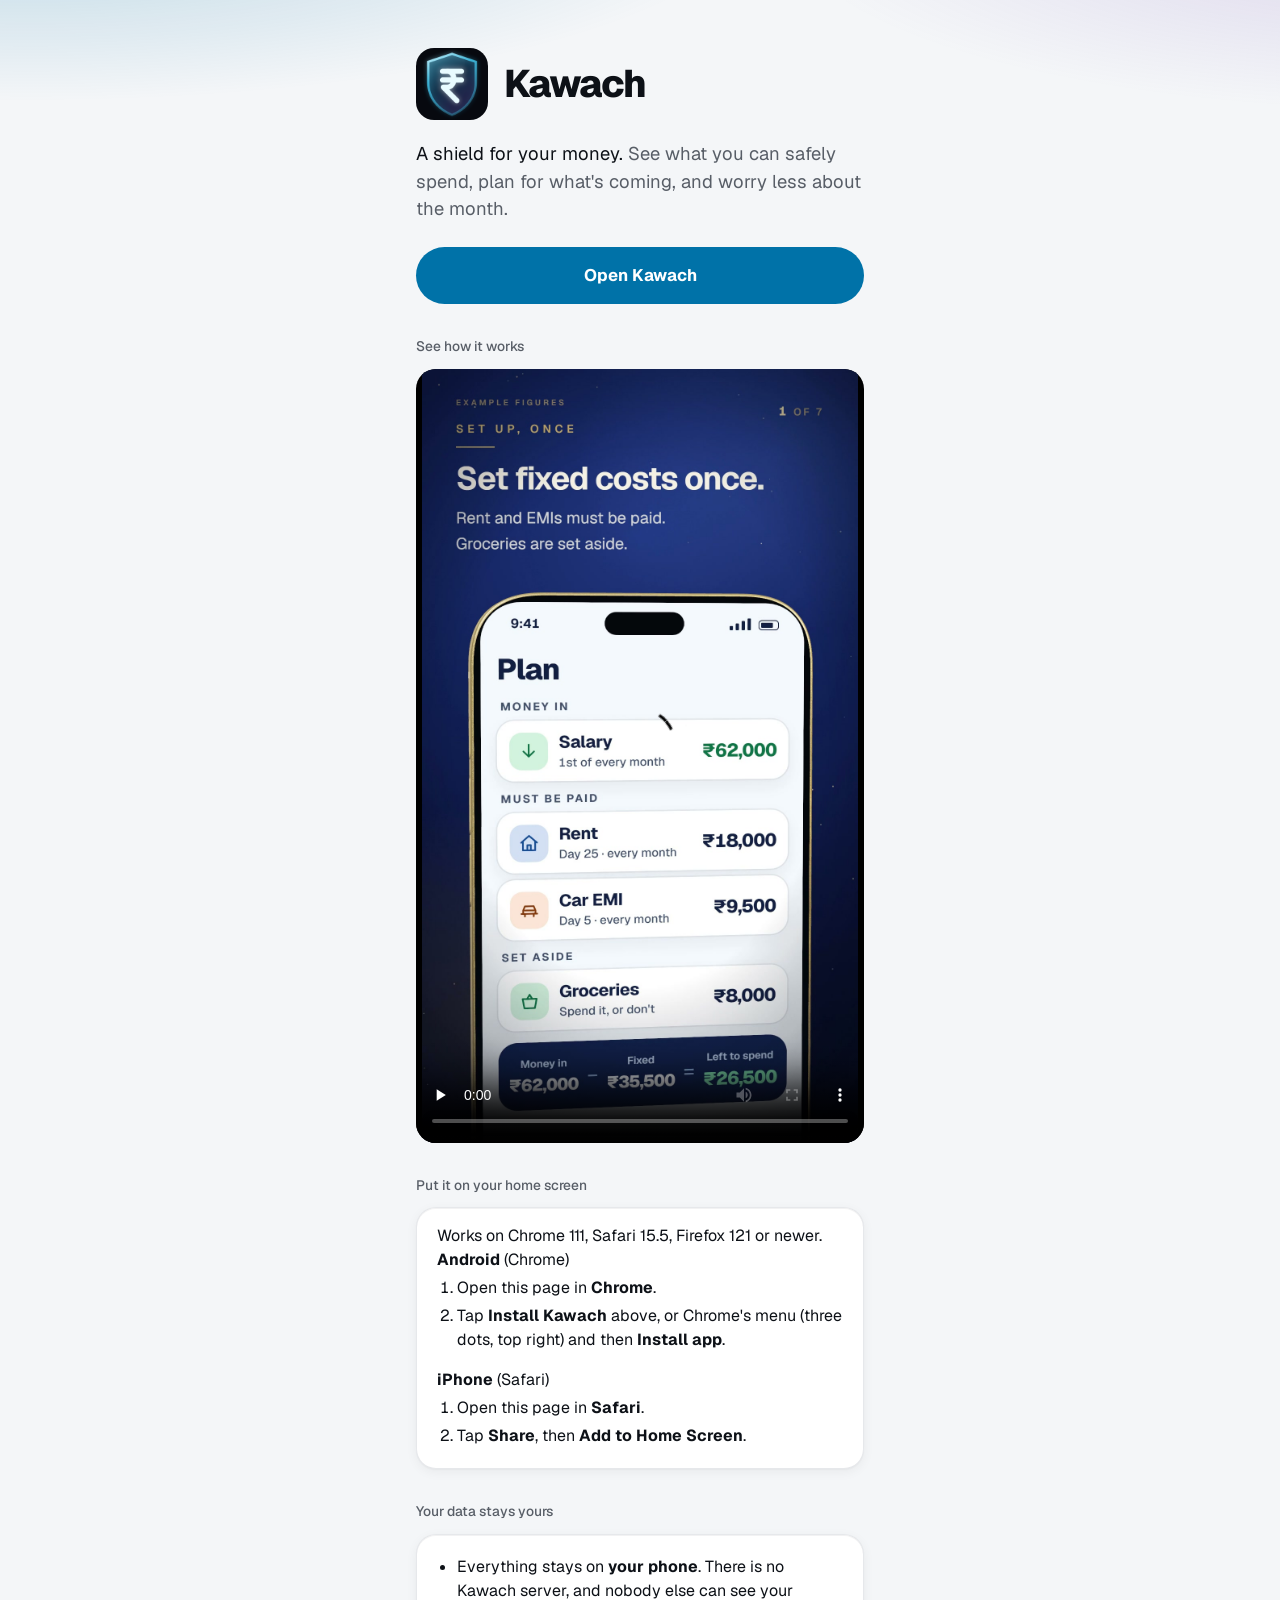
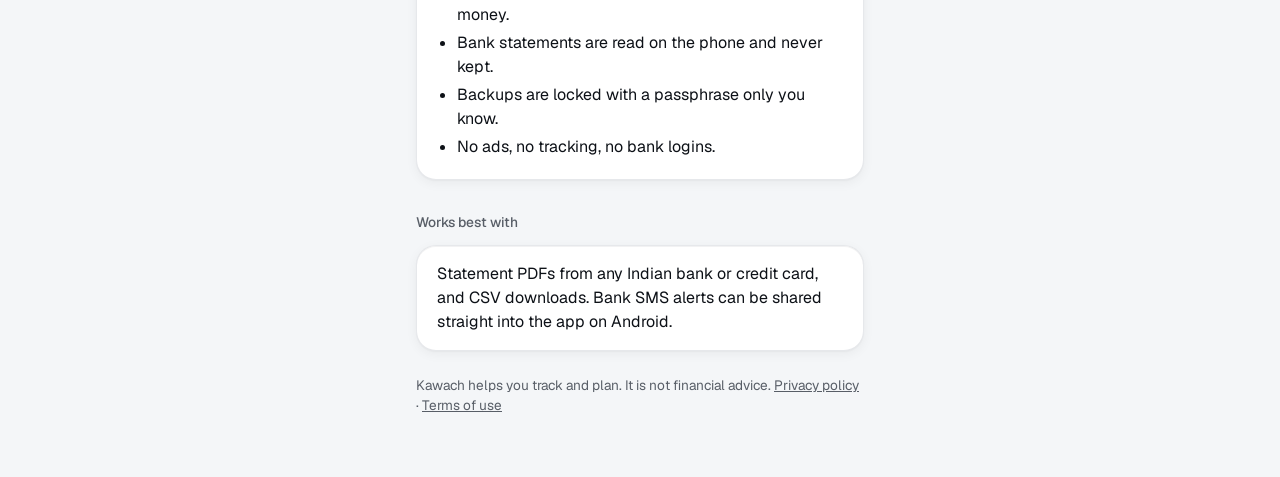
==== commit f01017fc: "Kawach 5.90: One look, three colour choices Retire Instrument and the taste options; How it looks ke" ====
--- a/index.html
+++ b/index.html
@@ -79,8 +79,8 @@
     // it is as light or dark as the phone, else Charts on a dark phone and
     // burning flame light on a light one. READY and LIGHT must match
     // js/looks.js.
-    var READY = { instrument: 1, haven: 1 };
-    var LIGHT = { 'flame-light': 1, 'haven-day': 1 };
+    var READY = { haven: 1 };
+    var LIGHT = { 'haven-day': 1 };
     // Haven unless another style was chosen (the default since 5.52; Instrument was before, Tactile before that).
     // Tactile and Charts retired in 5.57: they, and anything unknown, are Haven.
     var st = READY[a.style] ? a.style : 'haven';
@@ -90,6 +90,8 @@
     if (c === 'peaks' || c === 'mindora' || c === 'tactile') c = 'auto';
     // Haven brings its own day and night: another look's own colouring (the default before 5.52) means "follow the phone" here.
     if (st === 'haven' && (c === 'charts' || c === 'tactile' || c === 'instrument')) c = 'auto';
+    // The other colourings retired in 5.90: only Follow the sun, Always day and Always night are left; an old choice follows the sun.
+    if (c !== 'sun' && c !== 'auto' && c !== 'haven-day' && c !== 'haven-night') c = 'sun';
     var pl = Boolean(window.matchMedia && window.matchMedia('(prefers-color-scheme: light)').matches);
     // "Follow the sun": js/appearance.js stores whether it is dark and until when; with nothing stored, the hour decides (before 6:30 and after 6:30 pm is night).
     if (c === 'sun') {
@@ -143,7 +145,6 @@
 <link rel="stylesheet" href="./css/dna.css">
 <link rel="stylesheet" href="./css/looks.css">
 <link rel="stylesheet" href="./css/style-tactile.css">
-<link rel="stylesheet" href="./css/style-instrument.css">
 <link rel="stylesheet" href="./css/haven-proto.css">
 <link rel="stylesheet" href="./css/style-haven.css">
 <link rel="stylesheet" href="./css/haven-motion.css">
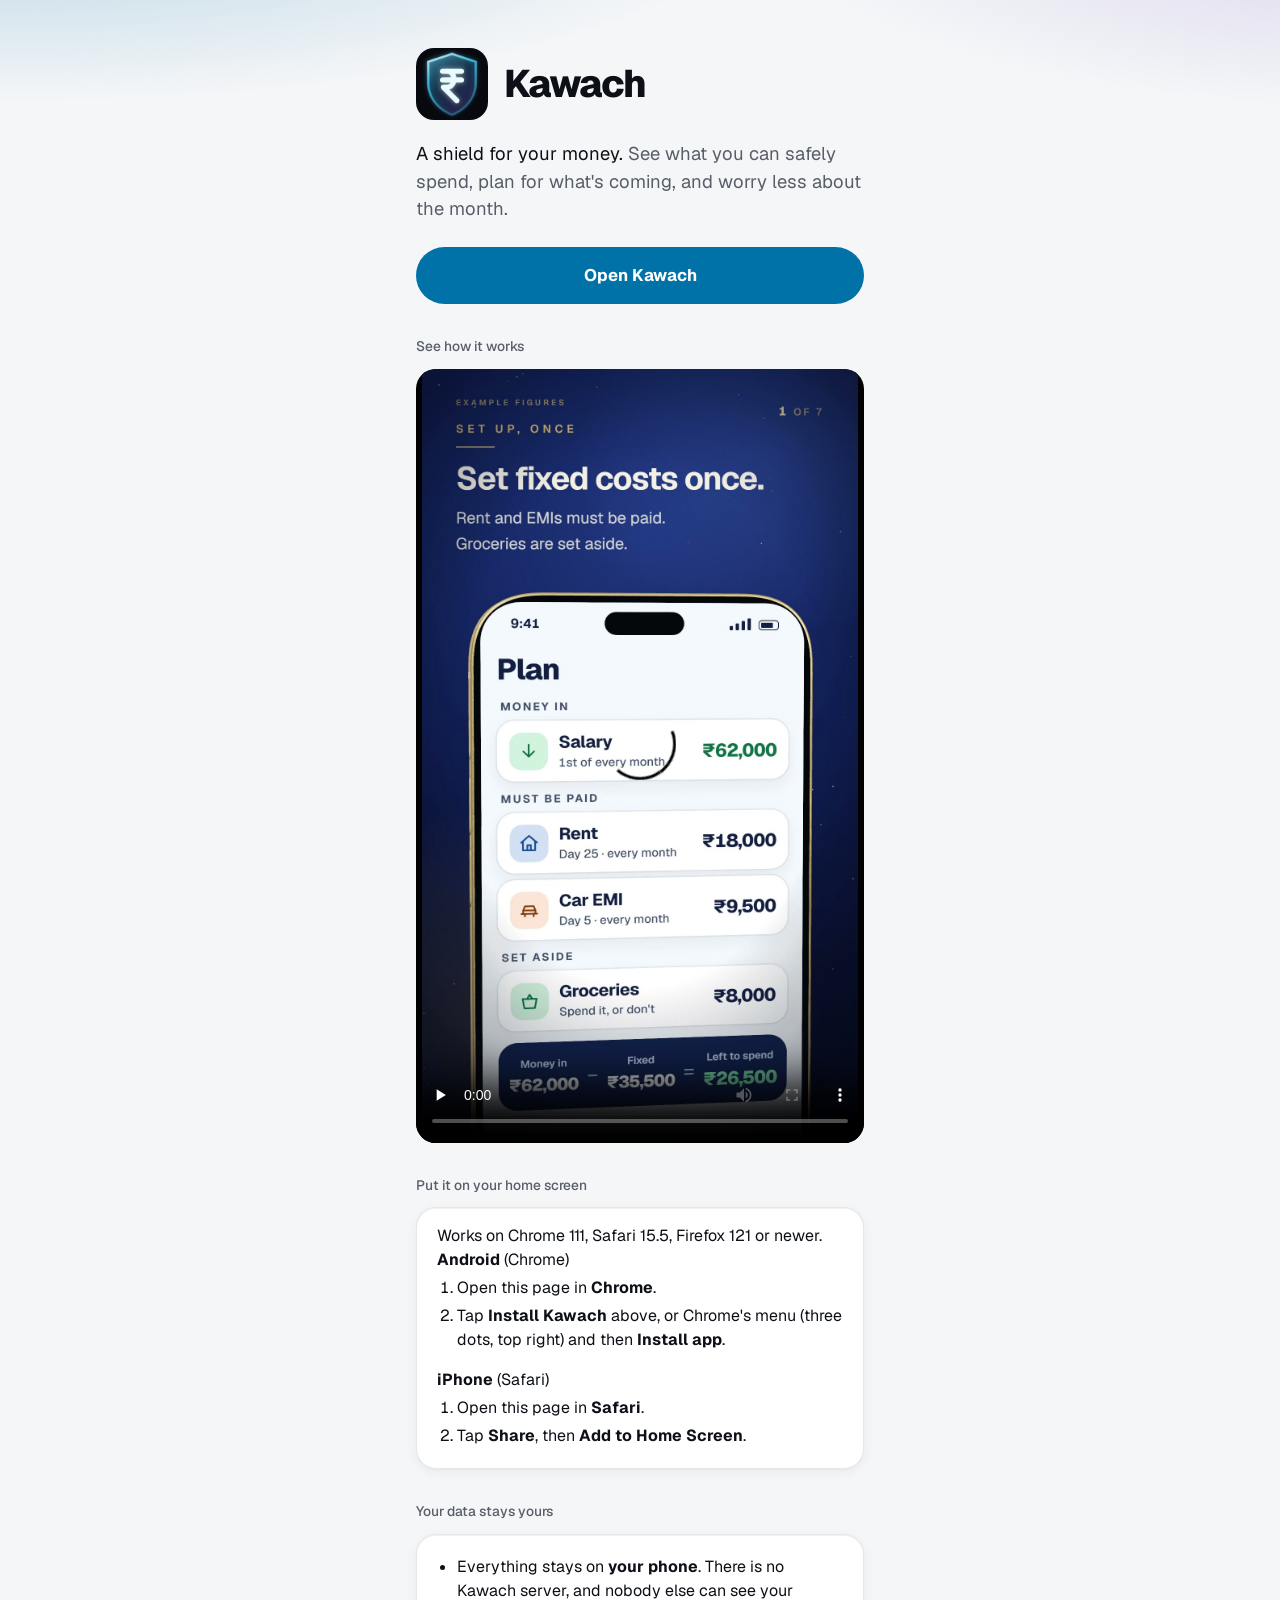
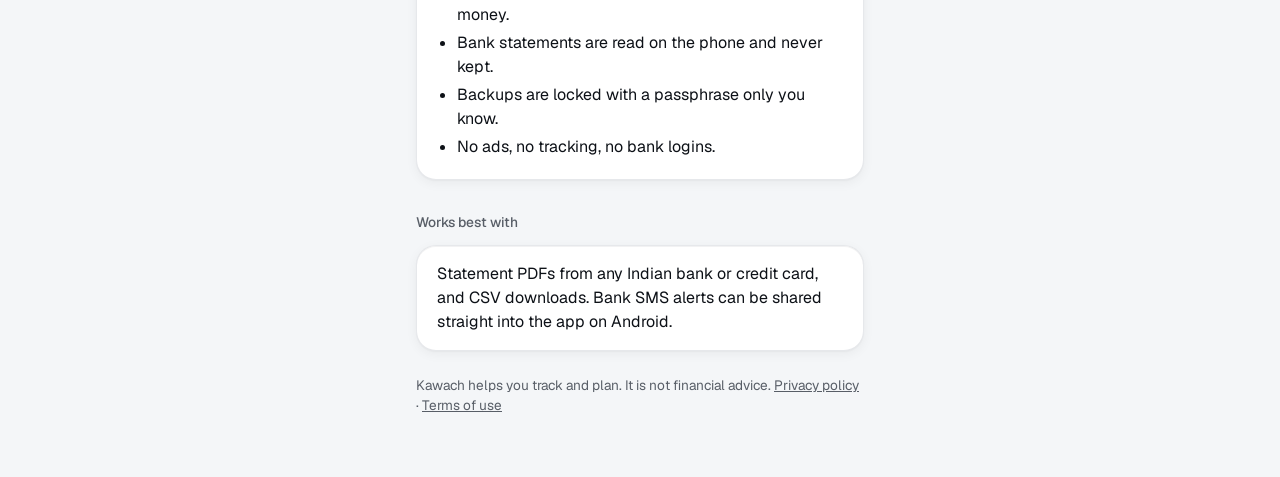
==== commit c7474428: "Kawach 7.0: A new look: Ledger Kawach 7.0 Ledger: new header with living sky (sun and moon), dock, S" ====
--- a/index.html
+++ b/index.html
@@ -150,6 +150,7 @@
 <link rel="stylesheet" href="./css/haven-motion.css">
 <link rel="stylesheet" href="./css/fit.css">
 <link rel="stylesheet" href="./css/compact.css">
+<link rel="stylesheet" href="./css/ledger.css">
 <style>
   /* The opening (4.17.1). Inline so it is on screen in the first frame.
 
--- a/css/style.css
+++ b/css/style.css
@@ -1,5479 +1,5458 @@
-/* Hallmark · genre: modern-minimal · macrostructure: Stat-Led (Summary, Plan, Coach) + Index-First (Accounts, History, Categories) · design-system: design.md · designed-as-app */
-/* Hallmark · pre-emit critique: P4 H4 E3 S4 R4 V3 · slop test: fixed gradients (2), layout transitions (14), overflow clip (34), disabled inputs (26), dim-text contrast (40), raw radii (48), long figures (51); landing-page gates n/a */
-
-/* ==========================================================================
-   The app's look: dark-first, big numbers, plain surfaces, one lime accent.
-   Colour carries meaning (money in / money out / careful), never decoration.
-   Every colour, font, space, radius and easing comes from css/tokens.css by
-   name; this file never writes a raw one. The rules are in design.md.
-   ========================================================================== */
-
-* {
-  box-sizing: border-box;
-}
-
-/* clip, not hidden: nothing can push the page sideways on a phone, and unlike
-   hidden it doesn't turn the page into a scroll box that breaks sticky bars. */
-html, body {
-  min-height: 100%;
-  overflow-x: clip;
-}
-
-/* Reserve the scrollbar's width at all times. Without this, moving from a long
-   screen to a short one removes the scrollbar and every element jumps sideways
-   by its width. */
-html {
-  scrollbar-gutter: stable;
-}
-
-/* Several components set an explicit `display`, which beats the `hidden`
-   attribute's user-agent `display: none`. Without this, anything toggled
-   with `hidden` (the custom date range, status messages) stays visible. */
-[hidden] {
-  display: none !important;
-}
-
-/* Nothing on screen is text to take away.
- *
- * Long-pressing a figure or a label brought up Copy / Select all / Web
- * search / Share and, on Android, a dictionary card over the bottom of the
- * screen - and the blue selection handles landed on top of the very numbers
- * they were covering. None of it is text anyone wants to copy: it is the app
- * talking. What you type into is a different matter and stays selectable, so
- * a passphrase, an amount or a description can still be corrected, cut and
- * pasted as normal. */
-body {
-  -webkit-user-select: none;
-  user-select: none;
-  -webkit-touch-callout: none;
-}
-input,
-textarea,
-select,
-[contenteditable] {
-  -webkit-user-select: text;
-  user-select: text;
-  -webkit-touch-callout: default;
-}
-
-body {
-  margin: 0;
-  font-family: var(--font-body);
-  background: var(--bg);
-  color: var(--text);
-  line-height: 1.45;
-  /* --nav-height is measured from the real nav at runtime (app.js) because a
-     hardcoded guess is wrong the moment the system font scale changes, and
-     the bottom nav then covers the last rows of every screen. */
-  padding-bottom: calc(var(--nav-height, 84px) + var(--space-lg));
-  -webkit-font-smoothing: antialiased;
-  -webkit-tap-highlight-color: transparent;
-}
-
-/* Money should line up in columns and never jitter as digits change. */
-.num, .txn-amount, .hero-amount, .totals-row span:last-child, .amounts,
-.budget-nums, .recap-stat-value {
-  font-variant-numeric: tabular-nums;
-  font-feature-settings: "tnum" 1;
-}
-
-button {
-  cursor: pointer;
-  -webkit-tap-highlight-color: transparent;
-}
-
-button:active {
-  transform: scale(0.985);
-}
-
-/* ---------- Chrome ---------- */
-
-.app-header {
-  padding: max(var(--space-md), env(safe-area-inset-top)) var(--space-md) var(--space-xs);
-  background: var(--bg);
-  display: flex;
-  align-items: center;
-  justify-content: space-between;
-  gap: var(--space-xs);
-  position: sticky;
-  top: 0;
-  z-index: 10;
-}
-
-.app-header h1 {
-  margin: 0;
-  flex: 1;
-  min-width: 0;
-  font-size: var(--text-display);
-  font-weight: 800;
-  letter-spacing: -0.03em;
-}
-
-/* Only visible when sync is mid-flight or has failed - a permanent green tick
-   would be noise, but a silent failure would be a lie. */
-.sync-indicator .icon {
-  width: 16px;
-  height: 16px;
-}
-
-.sync-indicator {
-  flex-shrink: 0;
-  width: 26px;
-  height: 26px;
-  border-radius: var(--radius-pill);
-  display: inline-flex;
-  align-items: center;
-  justify-content: center;
-  font-size: var(--text-meta);
-  font-weight: 800;
-}
-
-.sync-indicator.syncing {
-  color: var(--text-dim);
-  animation: sync-turn 1.1s linear infinite;
-}
-
-.sync-indicator.error {
-  background: var(--out);
-  color: var(--bg);
-  cursor: pointer;
-}
-
-@keyframes spin {
-  to { transform: rotate(360deg); }
-}
-
-.sync-indicator.ok { color: var(--in, #3ddc97); animation: sync-ok 300ms cubic-bezier(0.16, 1, 0.3, 1) both; }
-@keyframes sync-ok { from { opacity: 0; transform: scale(0.8); } }
-.toast--action { pointer-events: auto; }
-.toast__action { margin-left: 12px; padding: 0; border: 0; background: none; color: inherit; font: inherit; font-weight: 800; text-decoration: underline; text-underline-offset: 3px; cursor: pointer; }
-
-/* The sync icon's arrows chase each other anticlockwise, so that is the way it turns. */
-@keyframes sync-turn {
-  to { transform: rotate(-360deg); }
-}
-
-@media (prefers-reduced-motion: reduce) {
-  .sync-indicator.syncing { animation: none; }
-}
-
-/* Numbered setup instructions, for the one screen where the user has to go
-   and do something on another website. */
-.setup-steps {
-  margin: 0 0 var(--space-sm);
-  padding-left: var(--space-md);
-  font-size: var(--text-label);
-  line-height: 1.6;
-  color: var(--text-muted);
-}
-
-.setup-steps li {
-  margin-bottom: var(--space-2xs);
-}
-
-.setup-steps strong {
-  color: var(--text);
-}
-
-.setup-help summary {
-  color: var(--text-muted);
-  font-size: var(--text-label);
-  font-weight: 600;
-  cursor: pointer;
-  margin-bottom: var(--space-xs);
-}
-
-/* First-run setup */
-.setup {
-  padding-top: var(--space-2xs);
-}
-
-.setup-progress {
-  margin: 0 0 var(--space-2xs);
-  font-size: var(--text-label);
-  font-weight: 600;
-  color: var(--text-muted);
-}
-
-.setup-title {
-  margin: 0 0 var(--space-2xs);
-  font-size: var(--text-display);
-  line-height: 1.2;
-}
-
-.setup-lead {
-  margin: 0 0 var(--space-md);
-  color: var(--text-muted);
-  line-height: 1.5;
-}
-
-.setup-points {
-  list-style: none;
-  margin: 0 0 var(--space-sm);
-  padding: 0;
-  display: grid;
-  gap: var(--space-xs);
-  line-height: 1.45;
-}
-
-.setup-note {
-  margin: 0 0 var(--space-md);
-  font-size: var(--text-meta);
-  color: var(--text-dim);
-}
-
-.setup-skip {
-  margin-top: var(--space-xs);
-}
-
-.setup-nav {
-  display: flex;
-  justify-content: space-between;
-  align-items: center;
-  gap: var(--space-xs);
-  margin-top: var(--space-md);
-}
-
-.setup-nav .btn-primary {
-  flex: 1;
-}
-
-.setup-actions {
-  display: grid;
-  gap: var(--space-xs);
-}
-
-.data-safety .totals-row span:last-child {
-  font-weight: 600;
-}
-
-code {
-  font-size: var(--text-meta);
-  background: var(--surface-alt);
-  border-radius: 5px;
-  padding: var(--space-4xs) var(--space-3xs);
-  word-break: break-all;
-}
-
-.header-btn {
-  border: 1px solid var(--border);
-  background: var(--surface);
-  color: var(--text-muted);
-  font-size: 1rem;
-  line-height: 1;
-  width: 44px;
-  height: 44px;
-  border-radius: var(--radius-pill);
-  flex-shrink: 0;
-}
-
-/* One gap under the header on every tab. The six screens had drifted to
-   0, 8, 8, 16, 16 and 0px, each set by whatever its first element happened
-   to be, and a different jump on every tab change is felt even when it
-   cannot be named. The padding is here; a screen's first child starts
-   flush against it. */
-.view-container {
-  padding: var(--space-sm) var(--space-sm) var(--space-xl);
-  max-width: 520px;
-  margin: 0 auto;
-  /* Stops a short screen (Add, Import) collapsing the page height so far that
-     the layout visibly snaps when you arrive from a long one. */
-  min-height: 70vh;
-}
-
-/* A screen arrives whole and at once (app.js builds it out of sight first).
-   It used to fade in from nothing, which on top of the old empty-then-fill
-   read as a blink on every tab. .view-enter now only fills the bars. */
-
-.bottom-nav {
-  position: fixed;
-  bottom: 0;
-  left: 0;
-  right: 0;
-  display: flex;
-  /* Opaque. It used to be 92% over a blur, which reads as frosted glass on
-     a still screen but lets a figure scroll up behind it and sit there
-     legible through the labels. A number half readable under "Accounts" is
-     just a mess - and the one place it matters most is the last row of a
-     list. */
-  background: var(--bg-elevated);
-  border-top: 1px solid var(--border);
-  padding: var(--space-2xs) env(safe-area-inset-right) env(safe-area-inset-bottom) env(safe-area-inset-left);
-  z-index: 30;
-}
-
-.nav-btn {
-  flex: 1;
-  /* Six labels have to fit 320px. Without this the buttons refuse to shrink
-     below their own text and the last one is cut in half. */
-  min-width: 0;
-  display: flex;
-  flex-direction: column;
-  align-items: center;
-  gap: var(--space-3xs);
-  padding: var(--space-2xs) 0 var(--space-2xs);
-  margin: var(--space-3xs) var(--space-3xs);
-  border: none;
-  border-radius: var(--radius-md);
-  background: none;
-  color: var(--text-dim);
-  font-size: var(--text-micro);
-  font-weight: 600;
-  font-family: inherit;
-  letter-spacing: -0.01em;
-  transition: background-color var(--dur-fast) var(--ease-out), color var(--dur-fast) var(--ease-out);
-}
-
-.nav-btn.active {
-  color: var(--accent-text);
-  background: var(--accent-soft);
-}
-
-/* The app's line icons (js/icons.js) are sized by the text around them: one
-   inside a sentence sits on the line like a word; the tab bar's are larger. */
-.icon {
-  width: 1.1em;
-  height: 1.1em;
-  vertical-align: -0.18em;
-  flex-shrink: 0;
-}
-
-/* The label never wraps, and ellipsis is the last resort rather than the
-   normal state - see the nav sizing rule below. */
-.nav-btn > span:not(.nav-icon) {
-  max-width: 100%;
-  overflow: hidden;
-  text-overflow: ellipsis;
-  white-space: nowrap;
-  /* Bounded so the largest text setting cannot grow six labels past the
-     width of the phone. At 320px this settles at about 11.5px, where the
-     six of them need 282px of the 320 and all read in full. */
-  font-size: min(var(--text-micro), 3.6vw);
-}
-
-/* Six equal buttons do not fit a 320px phone at the largest text: every one
-   gets 43px while "Accounts" needs 51px and "Add" needs 22px, so the long
-   labels are cut and the short ones waste the room. The six together need
-   282px of the 320, so the space was only ever distributed wrongly. Sizing
-   to content on a narrow screen gives each label what it actually needs;
-   wider screens keep the even spacing. */
-@media (max-width: 400px) {
-  .nav-btn { flex: 1 1 auto; }
-}
-
-.nav-icon {
-  font-size: var(--icon-md);
-  line-height: 1;
-  display: inline-flex;
-}
-
-.nav-icon .icon {
-  vertical-align: 0;
-}
-
-.header-btn .icon {
-  font-size: var(--icon-sm);
-  vertical-align: -0.2em;
-}
-
-/* ---------- Hero: the one number that matters ---------- */
-
-.hero {
-  /* THE PRIMARY OBJECT, on every screen that has one. The only translucent
-     surface in Kawach, with one pixel of light along its top edge and a
-     single soft pool of light behind the figure. Not a glow: a light source.
-     Summary had this to itself while it was being worked out; Plan, Accounts
-     and Coach now read as the same product. */
-  position: relative;
-  overflow: hidden;
-  background: var(--glass);
-  -webkit-backdrop-filter: blur(var(--blur));
-  backdrop-filter: blur(var(--blur));
-  border: 1px solid var(--glass-edge);
-  border-radius: var(--radius-xl);
-  padding: var(--space-lg) var(--space-md) var(--space-md);
-  margin: var(--space-2xs) 0 var(--space-md);
-  box-shadow: inset 0 1px 0 0 var(--edge-lum), var(--shadow), var(--glow-blue);
-}
-
-/* The sheen: the pane is lit from above like everything else in the room.
-   It sits under the content and over the fill, and it is the difference
-   between a piece of glass and a grey rectangle. */
-.hero::after {
-  content: "";
-  position: absolute;
-  inset: 0;
-  background: var(--glass-sheen);
-  pointer-events: none;
-}
-
-/* Over budget the figure and the sentence go red. The warning is in the
-   words and the number, where it belongs, not drawn as a box around
-   everything. */
-
-/* Labels are quiet sentence-case text, not tracked capitals: an uppercase
-   label above every section is the most recognisable generated-UI tell. */
-.hero-label {
-  font-size: var(--text-meta);
-  font-weight: 500;
-  letter-spacing: 0.005em;
-  color: var(--text-muted);
-  margin: 0 0 var(--space-3xs);
-}
-
-.hero-amount {
-  /* The answer, at a size nothing else on the screen comes near. */
-  font-size: var(--text-hero);
-  font-weight: 800;
-  letter-spacing: var(--tracking-hero);
-  line-height: 0.94;
-  margin: var(--space-2xs) 0 var(--space-3xs);
-  overflow-wrap: anywhere;
-}
-
-.hero-amount.negative {
-  color: var(--out);
-}
-
-.hero-sub {
-  margin: var(--space-xs) 0 0;
-  font-size: var(--text-label);
-  color: var(--text-muted);
-}
-
-.hero-meter {
-  height: 8px;
-  border-radius: var(--radius-pill);
-  background: var(--surface-hi);
-  overflow: hidden;
-  margin: var(--space-sm) 0 var(--space-sm);
-  display: flex;
-}
-
-.hero-meter-fill {
-  background: var(--accent);
-  border-radius: var(--radius-pill);
-}
-
-.hero-meter-fill.over {
-  background: var(--out);
-}
-
-.hero-meter-fill.warn {
-  background: var(--warn);
-}
-
-/* The spending hero's border turns amber, then red, as the limit gets close. */
-.hero.level-warning {
-  border-color: color-mix(in srgb, var(--warn) 55%, var(--border-hi));
-}
-
-.hero.level-critical,
-.hero.level-over {
-  border-color: color-mix(in srgb, var(--out) 60%, var(--border-hi));
-}
-
-/* ---------- Forms ---------- */
-
-.field {
-  display: flex;
-  flex-direction: column;
-  gap: var(--space-2xs);
-  margin-bottom: var(--space-sm);
-}
-
-.field span {
-  font-size: var(--text-meta);
-  color: var(--text-muted);
-  font-weight: 600;
-  letter-spacing: 0.01em;
-}
-
-input[type="text"],
-input[type="number"],
-input[type="date"],
-input[type="password"],
-/* 16px exactly on anything you type into: below that, iOS zooms the page
-   when the field takes focus, and the person loses their place. This is
-   the one place a raw size is right. */
-input[type="file"],
-input[type="search"],
-select,
-textarea {
-  font-size: 1rem;
-  padding: var(--space-xs) var(--space-sm);
-  border: 1px solid var(--border-hi);
-  border-radius: var(--radius-md);
-  background: var(--bg-elevated);
-  color: var(--text);
-  font-family: inherit;
-  /* Inset, so a field reads as a place to put something into rather than
-     another card sitting on the screen. */
-  box-shadow: inset 0 1px 2px oklch(0% 0 0 / 0.12);
-  transition: border-color var(--dur-fast) var(--ease-out), box-shadow var(--dur-fast) var(--ease-out);
-}
-
-input:focus-visible,
-select:focus-visible,
-textarea:focus-visible {
-  border-color: var(--accent);
-}
-
-/* A passphrase box with its show button (js/password-field.js). */
-.field span.pass-wrap {
-  position: relative;
-  display: block;
-  font-size: inherit;
-  font-weight: inherit;
-  letter-spacing: normal;
-  color: inherit;
-}
-
-.pass-wrap input {
-  width: 100%;
-  padding-right: var(--space-2xl);
-}
-
-.pass-eye {
-  position: absolute;
-  top: 0;
-  right: 0;
-  bottom: 0;
-  width: var(--space-2xl);
-  display: grid;
-  place-items: center;
-  border: 0;
-  background: none;
-  color: var(--text-muted);
-}
-
-input.invalid {
-  border-color: var(--out);
-}
-
-input.invalid:focus {
-  outline-color: var(--out);
-}
-
-.field-error-text {
-  margin: calc(-1 * var(--space-2xs)) 0 var(--space-sm);
-  color: var(--out);
-  font-size: var(--text-meta);
-  font-weight: 600;
-}
-
-/* A short note straight above a button shouldn't touch it. */
-.muted-note + .btn-primary,
-.muted-note + .btn-secondary {
-  margin-top: var(--space-xs);
-}
-
-/* Buttons stacked on their own, not inside a card. */
-
-input:focus, select:focus, button:focus-visible {
-  outline: 2px solid var(--accent);
-  outline-offset: 1px;
-}
-
-input:disabled, select:disabled, textarea:disabled {
-  opacity: 0.5;
-  cursor: not-allowed;
-}
-
-.add-form {
-  padding-top: var(--space-sm);
-}
-
-/* The amount is the whole point of this screen, so it gets typed at a size
-   you can read at arm's length rather than in a standard form field. */
-.amount-input-wrap {
-  display: flex;
-  align-items: center;
-  gap: var(--space-2xs);
-  background: var(--surface);
-  border: 1px solid var(--border-hi);
-  border-radius: var(--radius-lg);
-  padding: var(--space-xs) var(--space-sm);
-}
-
-.amount-input-wrap:focus-within {
-  border-color: var(--accent);
-}
-
-.amount-prefix {
-  font-size: var(--text-fig-lg);
-  font-weight: 700;
-  color: var(--text-dim);
-}
-
-.amount-input {
-  flex: 1;
-  min-width: 0;
-  font-size: var(--text-display);
-  font-weight: 800;
-  letter-spacing: -0.03em;
-  border: none !important;
-  background: none !important;
-  padding: var(--space-2xs) 0 !important;
-  font-variant-numeric: tabular-nums;
-}
-
-.amount-input:focus {
-  outline: none;
-}
-
-.direction-toggle {
-  display: flex;
-  gap: var(--space-2xs);
-  margin-bottom: var(--space-sm);
-}
-
-.dir-btn {
-  flex: 1;
-  padding: var(--space-xs);
-  border-radius: var(--radius-sm);
-  border: 1px solid var(--border-hi);
-  background: var(--surface);
-  color: var(--text);
-  font-size: var(--text-body);
-  font-weight: 600;
-  font-family: inherit;
-  transition: background-color var(--dur-fast) var(--ease-out), color var(--dur-fast) var(--ease-out);
-}
-
-.dir-btn.active {
-  background: var(--accent);
-  border-color: var(--accent);
-  color: var(--accent-ink);
-}
-
-.direction-toggle.small {
-  gap: var(--space-3xs);
-}
-
-.direction-toggle.small .dir-btn {
-  padding: var(--space-2xs) var(--space-xs);
-  font-size: var(--text-micro);
-}
-
-.chip {
-  padding: var(--space-2xs) var(--space-sm);
-  border-radius: var(--radius-pill);
-  border: 1px solid var(--border-hi);
-  background: var(--chip-bg);
-  color: var(--text);
-  font-size: var(--text-label);
-  font-weight: 600;
-  font-family: inherit;
-}
-
-/* Button voice (design.md): the main action on a screen is one lime pill;
-   anything else is an outlined pill or a text link. Labels stay on one line -
-   a button whose words wrap reads as broken. Every button shows all its
-   states: hover, focus, pressed, disabled, busy, failed, done. */
-.btn-primary {
-  width: 100%;
-  padding: var(--space-sm);
-  border: none;
-  border-radius: var(--radius-pill);
-  background: var(--accent);
-  color: var(--accent-ink);
-  font-size: 1rem;
-  font-weight: 700;
-  font-family: inherit;
-  letter-spacing: -0.01em;
-  white-space: nowrap;
-  /* A highlight along the top edge and a shadow under it: the button reads
-     as a raised thing rather than a coloured rectangle. */
-  box-shadow: inset 0 1px 0 0 oklch(100% 0 0 / 0.22), 0 1px 2px oklch(0% 0 0 / 0.3), 0 6px 18px oklch(0% 0 0 / 0.16);
-}
-
-.btn-primary:active {
-  box-shadow: inset 0 1px 0 0 oklch(100% 0 0 / 0.12), 0 1px 1px oklch(0% 0 0 / 0.3);
-}
-
-.btn-secondary {
-  flex: 1;
-  padding: var(--space-xs) var(--space-sm);
-  border: 1px solid var(--border-hi);
-  border-radius: var(--radius-pill);
-  background: var(--surface);
-  color: var(--text);
-  font-size: var(--text-body);
-  font-weight: 650;
-  font-family: inherit;
-  white-space: nowrap;
-  box-shadow: inset 0 1px 0 0 var(--edge);
-}
-
-.btn-secondary:active,
-.btn-tiny:active,
-.chip:active,
-.hist-chip:active,
-.plan-chip:active {
-  background: var(--surface-press);
-}
-
-@media (hover: hover) {
-  .btn-primary:hover {
-    background: color-mix(in oklch, var(--accent) 88%, var(--text));
-  }
-  .btn-secondary:hover {
-    border-color: var(--text-muted);
-  }
-}
-
-.btn-primary:disabled,
-.btn-secondary:disabled {
-  opacity: 0.45;
-  cursor: not-allowed;
-}
-
-.btn-primary[data-state="busy"],
-.btn-secondary[data-state="busy"] {
-  opacity: 0.7;
-  cursor: progress;
-}
-
-.btn-primary[data-state="failed"],
-.btn-secondary[data-state="failed"] {
-  background: var(--out);
-  border-color: var(--out);
-  color: var(--bg);
-}
-
-.btn-primary[data-state="done"],
-.btn-secondary[data-state="done"] {
-  background: var(--in);
-  border-color: var(--in);
-  color: var(--bg);
-}
-
-.btn-block {
-  width: 100%;
-}
-
-/* A link that has to sit in a stack of buttons and look like one of them.
-   An <a> is not a <button>: it needs the centring and the line height that
-   button styling gives for free. */
-
-.btn-tiny {
-  padding: var(--space-2xs) var(--space-sm);
-  border: 1px solid var(--border-hi);
-  border-radius: var(--radius-pill);
-  background: var(--surface-hi);
-  color: var(--text);
-  font-size: var(--text-meta);
-  font-weight: 700;
-  font-family: inherit;
-  white-space: nowrap;
-}
-
-.btn-tiny.primary {
-  background: var(--accent);
-  border-color: var(--accent);
-  color: var(--accent-ink);
-}
-
-.btn-tiny.danger {
-  color: var(--out);
-  border-color: color-mix(in srgb, var(--out) 40%, transparent);
-  background: transparent;
-  width: 100%;
-  margin-top: var(--space-xs);
-  padding: var(--space-xs);
-}
-
-.icon-btn {
-  border: none;
-  background: none;
-  color: var(--text-muted);
-  font-size: var(--text-meta);
-  font-family: inherit;
-  font-weight: 600;
-  padding: var(--space-3xs);
-}
-
-.icon-btn.danger {
-  color: var(--out);
-}
-
-.icon-btn:disabled {
-  opacity: 0.3;
-  cursor: default;
-}
-
-.status {
-  text-align: center;
-  color: var(--in);
-  margin-top: var(--space-xs);
-  font-size: var(--text-body);
-  font-weight: 600;
-}
-
-.segmented {
-  display: flex;
-  gap: var(--space-3xs);
-  margin: var(--space-sm) 0;
-  background: var(--surface-alt);
-  border-radius: var(--radius-md);
-  padding: var(--space-3xs);
-}
-
-.seg-btn {
-  flex: 1;
-  padding: var(--space-xs) 0;
-  border: none;
-  border-radius: var(--radius-sm);
-  background: none;
-  color: var(--text-muted);
-  font-size: var(--text-meta);
-  font-weight: 600;
-  font-family: inherit;
-}
-
-.seg-btn.active {
-  background: var(--accent);
-  color: var(--accent-ink);
-  font-weight: 700;
-}
-
-.custom-range {
-  display: flex;
-  flex-wrap: wrap;
-  gap: var(--space-xs);
-  align-items: end;
-  margin-bottom: var(--space-sm);
-}
-
-.custom-range label {
-  display: flex;
-  flex-direction: column;
-  gap: var(--space-3xs);
-  font-size: var(--text-meta);
-  color: var(--text-muted);
-  font-weight: 600;
-}
-
-/* The whole line is the label, so the tick box itself need not be big - but
-   the line it sits on is as tall as a fingertip. */
-.checkbox-row {
-  min-height: var(--tap);
-  display: flex;
-  align-items: center;
-  gap: var(--space-xs);
-  margin-top: var(--space-xs);
-  min-height: 44px;
-  font-size: var(--text-label);
-}
-
-.checkbox-row input[type="checkbox"] {
-  width: 20px;
-  height: 20px;
-  flex-shrink: 0;
-}
-
-.checkbox-row input {
-  width: 20px;
-  height: 20px;
-  flex-shrink: 0;
-  accent-color: var(--accent);
-}
-
-/* ---------- Cards & lists ---------- */
-
-.totals-card {
-  background: var(--surface);
-  border: 1px solid var(--border);
-  border-radius: var(--radius-lg);
-  padding: var(--space-sm) var(--space-md);
-  margin-bottom: var(--space-md);
-  box-shadow: inset 0 1px 0 0 var(--edge), var(--shadow-card);
-}
-
-.totals-row {
-  display: flex;
-  justify-content: space-between;
-  align-items: baseline;
-  gap: var(--space-xs);
-  padding: var(--space-xs) 0;
-  font-size: var(--text-body);
-  line-height: 1.45;
-}
-
-/* The payments making up the line above: indented, quiet, not a line of the
-   sum itself. */
-.totals-row.sub {
-  padding-left: var(--space-sm);
-  padding-top: var(--space-4xs);
-  padding-bottom: var(--space-4xs);
-}
-
-.totals-row.net {
-  border-top: 1px solid var(--border);
-  margin-top: var(--space-2xs);
-  padding-top: var(--space-xs);
-  font-weight: 800;
-  font-size: var(--text-fig);
-  letter-spacing: -0.02em;
-}
-
-.in {
-  color: var(--in);
-}
-
-.out {
-  color: var(--out);
-}
-
-.muted {
-  color: var(--text-muted);
-  font-weight: 400;
-}
-
-.muted-note {
-  color: var(--text-muted);
-  font-size: var(--text-label);
-  margin: var(--space-2xs) 0 0;
-  line-height: 1.45;
-}
-
-h3 {
-  font-size: var(--text-body);
-  color: var(--text-muted);
-  font-weight: 650;
-  letter-spacing: -0.005em;
-  margin: var(--space-lg) var(--space-3xs) var(--space-xs);
-}
-
-.group-subtitle {
-  color: var(--text-muted);
-  font-size: var(--text-meta);
-  margin: calc(var(--space-3xs) * -1) var(--space-3xs) var(--space-xs);
-  line-height: 1.45;
-}
-
-.breakdown-list,
-.cat-list,
-.cat-children {
-  list-style: none;
-  margin: 0;
-  padding: 0;
-}
-
-.breakdown-list {
-  background: var(--surface);
-  border: 1px solid var(--border);
-  border-radius: var(--radius-lg);
-  padding: var(--space-4xs) var(--space-sm);
-}
-
-.breakdown-row {
-  display: flex;
-  justify-content: space-between;
-  align-items: center;
-  gap: var(--space-xs);
-  padding: var(--space-xs) 0;
-  border-bottom: 1px solid var(--border);
-  font-size: var(--text-body);
-}
-
-.breakdown-row:last-child {
-  border-bottom: none;
-}
-
-/* An account with no activity still gets a row, but shouldn't compete with
-   the ones that actually spent money. */
-.breakdown-idle {
-  opacity: 0.55;
-}
-
-.breakdown-label {
-  display: flex;
-  align-items: center;
-  gap: var(--space-xs);
-  min-width: 0;
-}
-
-/* A category's colour dot and emoji, so the eye sorts the list before the
-   brain reads it. */
-.cat-chip {
-  width: 30px;
-  height: 30px;
-  flex-shrink: 0;
-  border-radius: var(--radius-sm);
-  display: inline-flex;
-  align-items: center;
-  justify-content: center;
-  font-size: var(--text-body);
-  background: color-mix(in srgb, var(--chip-color, var(--accent)) 20%, transparent);
-  border: 1px solid color-mix(in srgb, var(--chip-color, var(--accent)) 42%, transparent);
-}
-
-.breakdown-bar {
-  height: 5px;
-  border-radius: var(--radius-pill);
-  background: var(--chip-color, var(--accent));
-  margin-top: var(--space-2xs);
-  opacity: 0.85;
-}
-
-.amounts {
-  display: flex;
-  gap: var(--space-xs);
-  flex-shrink: 0;
-  font-weight: 700;
-  letter-spacing: -0.01em;
-}
-
-.empty {
-  color: var(--text-muted);
-  padding: var(--space-sm) 0;
-  font-size: var(--text-body);
-}
-
-.attention-row {
-  display: flex;
-  justify-content: space-between;
-  align-items: center;
-  gap: var(--space-xs);
-  padding: var(--space-xs) 0;
-  border-bottom: 1px solid var(--border);
-  font-size: var(--text-label);
-  line-height: 1.4;
-}
-
-.totals-card .attention-row:last-child {
-  border-bottom: none;
-}
-
-.attention-actions {
-  display: flex;
-  align-items: center;
-  gap: var(--space-2xs);
-  flex-shrink: 0;
-}
-
-.upcoming-row {
-  border-bottom: 1px solid var(--border);
-  padding-bottom: var(--space-2xs);
-  margin-bottom: var(--space-3xs);
-}
-
-.upcoming-row .attention-row {
-  border-bottom: none;
-  padding-bottom: var(--space-3xs);
-}
-
-.upcoming-row:last-child {
-  border-bottom: none;
-  margin-bottom: 0;
-}
-
-/* One commitment in "Commitments this cycle": its row, then a thin meter. */
-.tracker-actions {
-  display: flex;
-  flex-wrap: wrap;
-  gap: var(--space-2xs);
-  align-items: center;
-  margin-top: var(--space-2xs);
-}
-
-.tracker-match {
-  border-top: 1px solid var(--border);
-  padding: var(--space-2xs) 0 var(--space-2xs);
-}
-
-.tracker-match .tracker-actions {
-  margin-top: var(--space-4xs);
-}
-
-.warn-card {
-  border-color: color-mix(in srgb, var(--out) 45%, transparent);
-}
-
-.badge-warn {
-  color: var(--out) !important;
-}
-
-.bill-overdue {
-  color: var(--out);
-  font-weight: 700;
-}
-
-.bill-urgent {
-  color: var(--warn);
-  font-weight: 700;
-}
-
-.bill-tag {
-  font-size: var(--text-meta);
-  font-weight: 700;
-}
-
-/* ---------- Categories ---------- */
-
-.cat-list {
-  background: var(--surface);
-  border: 1px solid var(--border);
-  border-radius: var(--radius-lg);
-  padding: var(--space-4xs) var(--space-sm);
-  margin-bottom: var(--space-2xs);
-}
-
-.cat-row {
-  border-bottom: 1px solid var(--border);
-  padding: var(--space-xs) 0;
-}
-
-.cat-row:last-child {
-  border-bottom: none;
-}
-
-.cat-row-main {
-  display: flex;
-  justify-content: space-between;
-  align-items: center;
-  gap: var(--space-xs);
-}
-
-.cat-name {
-  font-size: var(--text-body);
-  font-weight: 600;
-  display: flex;
-  align-items: center;
-  gap: var(--space-xs);
-}
-
-.cat-actions {
-  display: flex;
-  gap: var(--space-2xs);
-  flex-shrink: 0;
-}
-
-.cat-children {
-  margin-left: var(--space-sm);
-  margin-top: var(--space-2xs);
-}
-
-/* ---------- Accounts ---------- */
-
-/* One line, always. A wrapping name pushed the balance below it out of step
-   with the card beside it, which is most of what made the grid look busy.
-   The full name is still there on a long press (title). */
-
-/* "+ Spend" and "Edit", side by side in the card's top line. */
-.account-actions-inline {
-  display: flex;
-  align-items: baseline;
-  gap: var(--space-sm);
-  flex-shrink: 0;
-}
-
-.accounts-actions {
-  display: flex;
-  gap: var(--space-xs);
-  margin: var(--space-sm) 0 var(--space-md);
-}
-
-.account-form .segmented {
-  margin: 0 0 var(--space-sm);
-}
-
-.account-form .field:last-of-type {
-  margin-bottom: var(--space-md);
-}
-
-/* ---------- Import ---------- */
-
-.import-intro {
-  color: var(--text-muted);
-  font-size: var(--text-label);
-  margin: var(--space-sm) var(--space-3xs) var(--space-md);
-  line-height: 1.55;
-}
-
-/* The check table is a row group, not a stack of cards: the list is the card,
-   its rows divided by hairlines (design.md section 6). Denser, so more of the
-   statement is on screen at once, and the workflow is untouched. */
-.import-row-list {
-  margin: var(--space-sm) 0;
-  display: flex;
-  flex-direction: column;
-  background: var(--surface);
-  border: 1px solid var(--border);
-  border-radius: var(--radius-lg);
-  overflow: hidden;
-}
-
-.import-row-list:empty {
-  display: none;
-}
-
-/* Choose, Check, Done: where you are, always visible at the top. */
-.import-steps {
-  list-style: none;
-  display: flex;
-  gap: var(--space-2xs);
-  margin: var(--space-2xs) 0 var(--space-md);
-  padding: 0;
-}
-
-.import-steps li {
-  flex: 1;
-  text-align: center;
-  font-size: var(--text-meta);
-  font-weight: 700;
-  letter-spacing: 0.02em;
-  color: var(--text-dim);
-  padding-top: var(--space-2xs);
-  border-top: 3px solid var(--border);
-}
-
-.import-steps li.past {
-  color: var(--text-muted);
-  border-top-color: var(--accent-line);
-}
-
-.import-steps li.current {
-  color: var(--text);
-  border-top-color: var(--accent);
-}
-
-/* One big target: tap it, or drop a file on it on a computer. */
-.import-drop {
-  display: flex;
-  flex-direction: column;
-  align-items: center;
-  gap: var(--space-2xs);
-  text-align: center;
-  padding: var(--space-xl) var(--space-md);
-  margin-bottom: var(--space-sm);
-  border: 2px dashed var(--border-hi);
-  border-radius: var(--radius-lg);
-  background: var(--surface);
-  cursor: pointer;
-}
-
-.import-drop:hover,
-.import-drop.dragging {
-  border-color: var(--accent);
-  background: var(--accent-soft);
-}
-
-.import-drop strong {
-  font-size: var(--text-fig);
-}
-
-.import-drop-icon {
-  font-size: var(--icon-lg);
-  line-height: 1;
-}
-
-.import-privacy {
-  text-align: center;
-  margin-top: var(--space-md);
-}
-
-.link-btn {
-  background: none;
-  border: 0;
-  padding: var(--space-3xs) 0;
-  margin-bottom: var(--space-xs);
-  color: var(--accent-text);
-  font: inherit;
-  font-size: var(--text-body);
-  font-weight: 600;
-}
-
-/* The answer first: how much is new. */
-.import-big {
-  font-size: var(--text-fig-xl);
-  font-weight: 800;
-  letter-spacing: -0.02em;
-  margin: var(--space-3xs) 0 var(--space-4xs);
-  font-variant-numeric: tabular-nums;
-}
-
-.import-headline .totals-row:first-of-type {
-  margin-top: var(--space-xs);
-}
-
-.import-all > summary,
-.import-more > summary {
-  cursor: pointer;
-  color: var(--text-muted);
-  font-weight: 600;
-  font-size: var(--text-body);
-  padding: var(--space-xs) 0 var(--space-3xs);
-}
-
-/* Save stays in reach however long the list is, just above the tab bar. */
-.import-save-bar {
-  position: sticky;
-  bottom: calc(var(--nav-height, 84px) + 10px);
-  z-index: 5;
-  margin-top: var(--space-sm);
-  padding: var(--space-xs);
-  border-radius: var(--radius-lg);
-  background: color-mix(in srgb, var(--bg) 88%, transparent);
-  backdrop-filter: blur(10px);
-  -webkit-backdrop-filter: blur(10px);
-}
-
-.import-save-bar .btn-tiny {
-  margin-top: var(--space-2xs);
-}
-
-.import-done-head {
-  text-align: center;
-  margin: var(--space-md) 0 var(--space-md);
-}
-
-.import-done-head h2 {
-  margin: var(--space-xs) 0 0;
-  font-size: var(--text-head);
-}
-
-.import-done-icon {
-  display: inline-flex;
-  width: 52px;
-  height: 52px;
-  align-items: center;
-  justify-content: center;
-  border-radius: var(--radius-pill);
-  background: var(--accent);
-  color: var(--accent-ink);
-  font-size: var(--icon-lg);
-  font-weight: 800;
-}
-
-.import-done-note {
-  text-align: center;
-  margin: var(--space-xs) 0 var(--space-md);
-}
-
-#import-done .btn-block + .btn-block {
-  margin-top: var(--space-xs);
-}
-
-.import-row {
-  padding: var(--space-2xs) var(--space-sm);
-  border-top: 1px solid var(--border);
-  position: relative;
-}
-
-.import-row-list > .import-row:first-child {
-  border-top: 0;
-}
-
-/* A row the app matched to a commitment: tinted, and marked by a left edge
-   now that the rows no longer have borders of their own. */
-.import-row-matched {
-  background: var(--accent-soft);
-  box-shadow: inset 3px 0 0 var(--accent-line);
-}
-
-.import-row-duplicate {
-  opacity: 0.55;
-}
-
-.import-row-badge {
-  display: inline-block;
-  font-size: var(--text-meta);
-  font-weight: 700;
-  color: var(--accent-text);
-  margin-bottom: var(--space-2xs);
-}
-
-.import-row-top {
-  display: flex;
-  gap: var(--space-3xs);
-  align-items: center;
-  margin-bottom: var(--space-3xs);
-}
-
-.import-row-top .ir-date {
-  flex: 0 0 116px;
-  font-size: var(--text-meta);
-  padding: var(--space-3xs) var(--space-2xs);
-}
-
-/* The check table is the one screen where forty rows have to be read in a
-   sitting, so its fields are sized for scanning rather than for typing into
-   comfortably: the full-size field treatment belongs on a form, not on a
-   list you are checking. */
-.import-row .ir-field {
-  font-size: var(--text-label);
-  padding: var(--space-3xs) var(--space-2xs);
-  border-radius: var(--radius-sm);
-  box-shadow: none;
-}
-
-.import-row-top .ir-desc {
-  flex: 1;
-  min-width: 0;
-  font-size: var(--text-label);
-  padding: var(--space-2xs);
-}
-
-.import-row-bottom {
-  display: flex;
-  gap: var(--space-3xs);
-  align-items: center;
-  flex-wrap: wrap;
-}
-
-.import-row-bottom .ir-amount {
-  flex: 0 0 92px;
-  padding: var(--space-2xs);
-  font-size: var(--text-label);
-}
-
-.import-row-bottom .ir-category {
-  flex: 1;
-  min-width: 110px;
-  padding: var(--space-2xs);
-  font-size: var(--text-meta);
-}
-
-/* ---------- Transactions ---------- */
-
-.txn-summary-row {
-  display: flex;
-  justify-content: space-between;
-  align-items: center;
-  gap: var(--space-xs);
-  margin: var(--space-xs) var(--space-4xs) var(--space-xs);
-  font-size: var(--text-meta);
-  color: var(--text-muted);
-  font-weight: 600;
-}
-
-.txn-check {
-  width: 20px;
-  height: 20px;
-  flex-shrink: 0;
-  accent-color: var(--accent);
-}
-
-.txn-main {
-  flex: 1;
-  min-width: 0;
-  display: flex;
-  flex-direction: column;
-  align-items: flex-start;
-  gap: var(--space-4xs);
-  border: none;
-  background: none;
-  padding: var(--space-3xs) 0;
-  text-align: left;
-  font-family: inherit;
-  color: var(--text);
-}
-
-.txn-amount {
-  font-weight: 800;
-  font-size: var(--text-body);
-  flex-shrink: 0;
-  white-space: nowrap;
-  letter-spacing: -0.02em;
-}
-
-.txn-cat {
-  width: 100%;
-  margin-top: var(--space-2xs);
-  font-size: var(--text-meta);
-  padding: var(--space-2xs) var(--space-xs);
-  background: var(--surface-alt);
-  border-color: var(--border);
-}
-
-.txn-cat.needs-category {
-  border-color: color-mix(in srgb, var(--out) 50%, var(--border));
-  color: var(--out);
-}
-
-.txn-expanded {
-  margin-top: var(--space-xs);
-  padding-top: var(--space-xs);
-  border-top: 1px solid var(--border);
-  display: flex;
-  flex-direction: column;
-  gap: var(--space-2xs);
-}
-
-.txn-edit-row {
-  display: flex;
-  align-items: center;
-  gap: var(--space-2xs);
-  flex-wrap: wrap;
-}
-
-.txn-edit-row .rv-field[type="date"] {
-  flex: 0 0 130px;
-  font-size: var(--text-meta);
-  padding: var(--space-2xs);
-}
-
-.bulk-bar {
-  position: fixed;
-  left: 12px;
-  right: 12px;
-  bottom: calc(var(--nav-height, 84px) + 10px);
-  display: flex;
-  align-items: center;
-  gap: var(--space-xs);
-  background: var(--surface-hi);
-  border: 1px solid var(--border-hi);
-  border-radius: var(--radius-md);
-  box-shadow: var(--shadow-lift);
-  padding: var(--space-xs) var(--space-xs);
-  z-index: 20;
-  font-size: var(--text-label);
-  font-weight: 600;
-}
-
-.bulk-bar select {
-  flex: 1;
-  min-width: 0;
-  font-size: var(--text-label);
-  padding: var(--space-2xs);
-}
-
-/* ---------- Split editor ---------- */
-
-.split-list {
-  display: flex;
-  flex-direction: column;
-  gap: var(--space-2xs);
-  margin: var(--space-2xs) 0;
-}
-
-.split-row {
-  display: flex;
-  gap: var(--space-2xs);
-  align-items: center;
-}
-
-.split-row select {
-  flex: 1;
-  min-width: 0;
-  font-size: var(--text-meta);
-  padding: var(--space-2xs);
-}
-
-.split-row input {
-  flex: 0 0 100px;
-  font-size: var(--text-meta);
-  padding: var(--space-2xs);
-}
-
-.split-remainder {
-  font-size: var(--text-meta);
-  font-weight: 700;
-  padding: var(--space-3xs) 0;
-}
-
-.split-remainder.bad {
-  color: var(--out);
-}
-
-.split-remainder.good {
-  color: var(--in);
-}
-
-.split-badge {
-  font-size: var(--text-meta);
-  font-weight: 700;
-  color: var(--violet);
-}
-
-/* ---------- Budgets ---------- */
-
-.budget-card {
-  background: var(--surface);
-  border: 1px solid var(--border);
-  border-radius: var(--radius-lg);
-  padding: var(--space-sm) var(--space-sm);
-  margin-bottom: var(--space-xs);
-}
-
-.budget-nums {
-  font-size: var(--text-label);
-  font-weight: 700;
-  white-space: nowrap;
-}
-
-.budget-meter {
-  height: 8px;
-  border-radius: var(--radius-pill);
-  background: var(--surface-hi);
-  overflow: hidden;
-  margin-top: var(--space-xs);
-}
-
-.budget-fill {
-  height: 100%;
-  border-radius: var(--radius-pill);
-  background: var(--chip-color, var(--accent));
-}
-
-.budget-fill.warn {
-  background: var(--warn);
-}
-
-.budget-fill.over {
-  background: var(--out);
-}
-
-/* ---------- Recap ---------- */
-
-.recap-deck {
-  position: relative;
-}
-
-.recap-card {
-  background: var(--surface);
-  border: 1px solid var(--border);
-  border-radius: var(--radius-xl);
-  padding: var(--space-lg) var(--space-md);
-  /* Tall enough that the strongest insight owns the screen rather than
-     floating in it: the deck is the content, not a widget on a page. */
-  min-height: min(56vh, 420px);
-  display: flex;
-  flex-direction: column;
-  justify-content: center;
-  box-shadow: inset 0 1px 0 0 var(--edge), var(--shadow);
-  animation: recap-in var(--dur-slow) var(--ease-out);
-}
-
-.recap-card .cat-bars {
-  margin-top: var(--space-sm);
-}
-
-@keyframes recap-in {
-  from { opacity: 0; transform: translateY(14px) scale(0.985); }
-  to { opacity: 1; transform: none; }
-}
-
-@media (prefers-reduced-motion: reduce) {
-  .recap-card { animation: none; }
-  .hero-meter-fill, .budget-fill { transition: none; }
-  button:active { transform: none; }
-}
-
-.recap-kicker {
-  font-size: var(--text-meta);
-  font-weight: 500;
-  letter-spacing: 0.005em;
-  color: var(--text-muted);
-  margin: 0 0 var(--space-2xs);
-}
-
-.recap-stat-value {
-  font-size: var(--text-fig-xl);
-  font-weight: 800;
-  letter-spacing: -0.04em;
-  line-height: 1.05;
-  margin: 0 0 var(--space-xs);
-  word-break: break-word;
-}
-
-.recap-stat-value.small {
-  font-size: var(--text-fig-lg);
-}
-
-.recap-line {
-  font-size: var(--text-body);
-  color: var(--text-muted);
-  margin: 0;
-  line-height: 1.5;
-}
-
-.recap-nav {
-  display: flex;
-  align-items: center;
-  justify-content: space-between;
-  gap: var(--space-xs);
-  margin-top: var(--space-sm);
-}
-
-.recap-dots {
-  display: flex;
-  gap: var(--space-2xs);
-}
-
-.recap-dot {
-  width: 7px;
-  height: 7px;
-  box-sizing: content-box;
-  border-radius: var(--radius-pill);
-  background: var(--surface-hi);
-  background-clip: content-box;
-  border: none;
-  padding: 0 var(--space-3xs);
-}
-
-.recap-dot.active {
-  background: var(--accent);
-  width: 20px;
-}
-
-/* A row of dots says "there is more" only if you already knew that, so the
-   count says it in words as well. */
-.recap-count {
-  margin-left: var(--space-2xs);
-  font-size: var(--text-micro);
-  font-weight: 600;
-  color: var(--text-muted);
-  font-variant-numeric: tabular-nums;
-}
-
-.recap-dots {
-  align-items: center;
-  gap: 0;
-  min-width: 0;
-}
-
-.fixed-row-right {
-  display: flex;
-  align-items: center;
-  gap: var(--space-xs);
-  flex-shrink: 0;
-  font-weight: 700;
-}
-
-/* ---------- Coach ---------- */
-
-.coach-questions {
-  display: flex;
-  flex-direction: column;
-  gap: var(--space-2xs);
-  margin-bottom: var(--space-sm);
-}
-
-.coach-q {
-  display: flex;
-  align-items: center;
-  gap: var(--space-xs);
-  width: 100%;
-  text-align: left;
-  padding: var(--space-sm) var(--space-sm);
-  border: 1px solid var(--border-hi);
-  border-radius: var(--radius-md);
-  background: var(--surface);
-  color: var(--text);
-  font-family: inherit;
-  font-size: var(--text-body);
-  font-weight: 600;
-}
-
-.coach-q.active {
-  border-color: var(--accent);
-  background: var(--accent-soft);
-  color: var(--accent-text);
-}
-
-.coach-q-icon {
-  font-size: var(--icon-sm);
-  line-height: 1;
-}
-
-.coach-panel {
-  background: var(--surface-alt);
-  border: 1px solid var(--border-hi);
-  border-radius: var(--radius-lg);
-  padding: var(--space-md);
-  margin-bottom: var(--space-md);
-  animation: recap-in var(--dur) var(--ease-out);
-}
-
-.coach-panel .totals-card {
-  background: var(--bg);
-  margin-bottom: var(--space-xs);
-}
-
-.coach-answer {
-  margin-top: var(--space-sm);
-}
-
-.coach-verdict {
-  font-size: var(--text-fig-lg);
-  font-weight: 800;
-  letter-spacing: -0.03em;
-  margin: 0 0 var(--space-2xs);
-}
-
-.coach-verdict.good {
-  color: var(--in);
-}
-
-.coach-verdict.warn {
-  color: var(--warn);
-}
-
-.coach-verdict.bad {
-  color: var(--out);
-}
-
-/* Things the coach noticed. The kind (careful / good / for your
-   information) is carried by the icon's colour, not a stripe down the side
-   of the card - a coloured side-stripe is a stock generated-UI tell. */
-.coach-note {
-  display: flex;
-  gap: var(--space-xs);
-  align-items: flex-start;
-  background: var(--surface);
-  border: 1px solid var(--border);
-  border-radius: var(--radius-md);
-  padding: var(--space-sm);
-  margin-bottom: var(--space-xs);
-}
-
-.coach-note-warn .coach-note-icon {
-  color: var(--warn);
-}
-
-.coach-note-good .coach-note-icon {
-  color: var(--in);
-}
-
-.coach-note-info .coach-note-icon {
-  color: var(--violet);
-}
-
-.coach-note strong {
-  display: block;
-  font-size: var(--text-body);
-  margin-bottom: var(--space-3xs);
-}
-
-.coach-note .muted-note {
-  margin: 0;
-}
-
-.coach-note-icon {
-  flex-shrink: 0;
-  font-size: var(--icon-md);
-  line-height: 1;
-  padding-top: var(--space-4xs);
-}
-
-/* What a repeating amount works out to per month, shown as you type it. */
-.freq-preview {
-  background: var(--accent-soft);
-  border: 1px solid var(--accent-line);
-  border-radius: var(--radius-sm);
-  padding: var(--space-xs) var(--space-xs);
-  margin: 0 0 var(--space-sm);
-  font-size: var(--text-label);
-  color: var(--text);
-}
-
-.freq-per-month {
-  font-size: var(--text-micro);
-  margin-left: var(--space-4xs);
-}
-
-/* ---------- Free to spend breakdown ---------- */
-
-.fts-breakdown {
-  margin-top: var(--space-sm);
-}
-
-.fts-breakdown summary {
-  cursor: pointer;
-  font-size: var(--text-meta);
-  font-weight: 600;
-  color: var(--text-muted);
-  padding: var(--space-3xs) 0;
-}
-
-.fts-breakdown .totals-card {
-  background: var(--bg);
-  margin: var(--space-xs) 0 var(--space-2xs);
-}
-
-.fts-breakdown .muted-note {
-  margin: var(--space-2xs) var(--space-4xs) 0;
-}
-
-/* ---------- Bank alert inbox ---------- */
-
-.inbox-head {
-  display: flex;
-  justify-content: space-between;
-  align-items: center;
-  gap: var(--space-xs);
-  margin: var(--space-sm) var(--space-4xs) var(--space-xs);
-  font-size: var(--text-label);
-  font-weight: 700;
-  color: var(--text-muted);
-}
-
-.alert-card {
-  background: var(--surface);
-  border: 1px solid var(--border);
-  border-radius: var(--radius-lg);
-  padding: var(--space-sm) var(--space-sm);
-  margin-bottom: var(--space-sm);
-}
-
-.alert-unreadable {
-  border-color: color-mix(in srgb, var(--warn) 45%, var(--border));
-}
-
-.alert-top {
-  display: flex;
-  justify-content: space-between;
-  align-items: baseline;
-  gap: var(--space-xs);
-  margin-bottom: var(--space-xs);
-}
-
-.alert-kind {
-  font-size: var(--text-micro);
-  font-weight: 700;
-  letter-spacing: 0.03em;
-  color: var(--text-muted);
-  margin: 0;
-}
-
-.alert-unreadable .alert-kind {
-  color: var(--warn);
-  font-size: var(--text-body);
-}
-
-.alert-amount {
-  font-size: var(--text-fig-xl);
-  font-weight: 800;
-  letter-spacing: -0.03em;
-  white-space: nowrap;
-  font-variant-numeric: tabular-nums;
-}
-
-.alert-note {
-  font-size: var(--text-meta);
-  line-height: 1.45;
-  color: var(--text-muted);
-  background: var(--surface-alt);
-  border-radius: var(--radius-sm);
-  padding: var(--space-2xs) var(--space-xs);
-  margin: 0 0 var(--space-sm);
-}
-
-.alert-note.warn {
-  color: var(--text);
-  background: color-mix(in srgb, var(--warn) 14%, var(--surface));
-  border: 1px solid color-mix(in srgb, var(--warn) 40%, transparent);
-}
-
-.alert-grid {
-  display: grid;
-  grid-template-columns: 1fr 1fr;
-  gap: var(--space-xs);
-}
-
-.alert-grid .field {
-  min-width: 0;
-}
-
-.alert-card .al-direction {
-  margin-bottom: var(--space-sm);
-}
-
-.alert-original {
-  margin: var(--space-xs) 0 var(--space-3xs);
-  font-size: var(--text-meta);
-  color: var(--text-dim);
-}
-
-.alert-original summary {
-  cursor: pointer;
-}
-
-.alert-raw-text {
-  white-space: pre-wrap;
-  word-break: break-word;
-  font-family: ui-monospace, SFMono-Regular, Menlo, Consolas, monospace;
-  font-size: var(--text-micro);
-  line-height: 1.5;
-  background: var(--bg);
-  border: 1px solid var(--border);
-  border-radius: var(--radius-sm);
-  padding: var(--space-xs) var(--space-xs);
-  margin: var(--space-2xs) 0 0;
-  color: var(--text-muted);
-}
-
-.alert-actions {
-  display: flex;
-  justify-content: flex-end;
-  flex-wrap: wrap;
-  gap: var(--space-2xs);
-  margin-top: var(--space-sm);
-}
-
-textarea {
-  font-size: var(--text-body);
-  padding: var(--space-xs) var(--space-sm);
-  border: 1px solid var(--border-hi);
-  border-radius: var(--radius-sm);
-  background: var(--surface);
-  color: var(--text);
-  font-family: inherit;
-  resize: vertical;
-  width: 100%;
-}
-
-/* ---------- Version / update ---------- */
-
-.update-banner {
-  /* Not sticky: the header already sticks to top:0, and two stacked sticky
-     bars fight over the same spot and overlap as you scroll. */
-  display: flex;
-  align-items: center;
-  justify-content: space-between;
-  gap: var(--space-xs);
-  margin: 0 var(--space-sm) var(--space-xs);
-  /* A slim strip, not a coloured slab: it is a notice, not the news of the day. */
-  padding: var(--space-3xs) var(--space-xs) var(--space-3xs) var(--space-sm);
-  background: var(--surface-alt);
-  color: var(--text);
-  border: 1px solid var(--border);
-  border-radius: var(--radius-pill);
-  font-size: var(--text-meta);
-  font-weight: 600;
-  max-width: 520px;
-  margin-left: auto;
-  margin-right: auto;
-}
-
-.update-banner button {
-  flex-shrink: 0;
-  border: none;
-  border-radius: var(--radius-pill);
-  padding: var(--space-2xs) var(--space-sm);
-  background: var(--accent);
-  color: var(--accent-ink);
-  font-family: inherit;
-  font-size: var(--text-meta);
-  font-weight: 700;
-}
-
-.version-line {
-  display: flex;
-  align-items: center;
-  justify-content: space-between;
-  gap: var(--space-xs);
-  margin: var(--space-lg) var(--space-3xs) 0;
-  padding-top: var(--space-sm);
-  border-top: 1px solid var(--border);
-  font-size: var(--text-micro);
-  color: var(--text-dim);
-}
-
-.version-line .stale {
-  color: var(--warn);
-  font-weight: 700;
-}
-
-/* ---------- Toast ---------- */
-
-.toast {
-  position: fixed;
-  left: 50%;
-  transform: translateX(-50%) translateY(20px);
-  bottom: calc(var(--nav-height, 84px) + 12px);
-  /* One quiet line, as wide as its words and never wider than the screen. It used to be the accent colour and
-     only half the screen wide, so a sentence wrapped into a two-line slab over the figures. */
-  width: max-content;
-  max-width: calc(100vw - 32px);
-  background: var(--text);
-  color: var(--bg);
-  padding: 7px 14px;
-  border-radius: var(--radius-pill);
-  font-size: var(--text-label);
-  font-weight: 600;
-  text-align: center;
-  opacity: 0;
-  pointer-events: none;
-  transition: opacity var(--dur) var(--ease-out), transform var(--dur) var(--ease-out);
-  z-index: 50;
-  box-shadow: var(--shadow-lift);
-}
-
-.toast.visible {
-  opacity: 1;
-  transform: translateX(-50%) translateY(0);
-}
-
-/* ==========================================================================
-   Readable Summary (v40): numbers first, one line per item, detail on tap.
-   ========================================================================== */
-
-.hero-top {
-  display: flex;
-  justify-content: space-between;
-  gap: var(--space-2xs);
-}
-
-.hero-top .hero-label {
-  margin: 0;
-}
-
-/* A label is metadata. It should never carry the same weight as the figure
-   beside it: that is most of what makes a screen look cheap. */
-.hero-figures {
-  display: flex;
-  justify-content: space-between;
-  gap: var(--space-xs);
-  margin-top: var(--space-sm);
-  padding-top: var(--space-xs);
-  border-top: 1px solid var(--border);
-  font-size: var(--text-label);
-  font-weight: var(--weight-body);
-  color: var(--text-muted);
-  font-variant-numeric: tabular-nums;
-}
-
-.hero-figures span {
-  color: var(--text);
-  font-weight: var(--weight-fig);
-  font-variant-numeric: tabular-nums;
-}
-
-.hero-figures .muted {
-  font-size: var(--text-meta);
-  font-weight: var(--weight-body);
-  color: var(--text-dim);
-}
-
-.hero-figures .muted {
-  font-weight: 500;
-  margin-right: var(--space-3xs);
-}
-
-/* Money put aside leaves the budget but is not money gone. */
-.saved-row {
-  font-variant-numeric: tabular-nums;
-}
-
-.hero-status {
-  margin: var(--space-sm) 0 0;
-  padding: 0;
-  background: none;
-  font-size: var(--text-label);
-  font-weight: var(--weight-label);
-  line-height: 1.4;
-  color: var(--text-muted);
-}
-
-/* A warning is a sentence, not a box. Tinting the strip behind it put a
-   second red object on a screen that already has a red figure, which is how
-   red stops meaning anything. The words carry it. */
-.hero-status.level-warning {
-  color: var(--warn);
-}
-
-.hero-status.level-critical,
-.hero-status.level-over {
-  color: var(--out);
-}
-
-.bank-card {
-  margin-top: calc(var(--space-2xs) * -1);
-}
-
-/* That tuck is right when the block above ends with its own edge. When it
-   ends with a note instead - "the bill ... is estimated from your entries",
-   say - the tuck pulls this card up over the note's last line and hides it.
-   No tuck in that case. */
-details:has(> .muted-note:last-child) + .bank-card,
-.hero-under:has(> .muted-note:last-child) + .bank-card {
-  margin-top: 0;
-}
-
-.bank-figures {
-  display: flex;
-  justify-content: space-between;
-  align-items: flex-end;
-  gap: var(--space-xs);
-}
-
-/* Where the money actually sits, under the total. */
-.bank-accounts {
-  display: flex;
-  flex-wrap: wrap;
-  gap: var(--space-2xs) var(--space-md);
-  margin-top: var(--space-xs);
-  padding-top: var(--space-xs);
-  border-top: 1px solid var(--border);
-  font-size: var(--text-label);
-}
-
-.bank-account {
-  display: flex;
-  gap: var(--space-2xs);
-  align-items: baseline;
-}
-
-.bank-account span:last-child {
-  font-weight: 700;
-  font-variant-numeric: tabular-nums;
-}
-
-/* Yours but not for spending: quieter than the accounts in the total. */
-.bank-account.put-away span:last-child {
-  font-weight: 500;
-  color: var(--text-muted);
-}
-
-.bank-figures .hero-label {
-  display: block;
-  margin: 0;
-}
-
-.bank-after {
-  text-align: right;
-}
-
-.bank-amount {
-  margin: var(--space-3xs) 0 0;
-  font-size: var(--text-fig-lg);
-  font-weight: 800;
-  letter-spacing: -0.02em;
-  font-variant-numeric: tabular-nums;
-}
-
-.bank-amount.small {
-  font-size: var(--text-fig);
-  font-weight: 700;
-  color: var(--text-muted);
-}
-
-.bank-amount.small.out,
-.bank-amount.small.warn {
-  font-weight: 800;
-}
-
-.bank-amount.out {
-  color: var(--out);
-}
-
-.bank-amount.warn {
-  color: var(--warn);
-}
-
-.bank-card.level-warning {
-  border-color: color-mix(in srgb, var(--warn) 55%, var(--border));
-}
-
-.bank-card.level-over {
-  border-color: color-mix(in srgb, var(--out) 60%, var(--border));
-}
-
-.section-head {
-  display: flex;
-  justify-content: space-between;
-  align-items: baseline;
-  gap: var(--space-2xs);
-  margin: var(--space-lg) var(--space-3xs) var(--space-xs);
-}
-
-.section-head h3 {
-  margin: 0;
-}
-
-.section-note {
-  font-size: var(--text-micro);
-  color: var(--text-dim);
-  text-align: right;
-}
-
-.commitment-list {
-  padding-top: var(--space-3xs);
-  padding-bottom: var(--space-3xs);
-}
-
-.commitment-row {
-  border-bottom: 1px solid var(--border);
-}
-
-.commitment-row:last-child,
-.commitment-done .commitment-row:last-child {
-  border-bottom: none;
-}
-
-.commitment-row > summary,
-.section-fold > summary,
-.commitment-done > summary,
-.todo-more > summary {
-  list-style: none;
-  cursor: pointer;
-}
-
-.commitment-row > summary::-webkit-details-marker,
-.section-fold > summary::-webkit-details-marker,
-.commitment-done > summary::-webkit-details-marker,
-.todo-more > summary::-webkit-details-marker {
-  display: none;
-}
-
-/* Name and figures on one line, the bar under both at the full width: with
-   the bar beside the figures, every row's bar was a different length. */
-.commitment-row > summary {
-  display: grid;
-  grid-template-columns: minmax(0, 1fr) auto;
-  align-items: center;
-  column-gap: var(--space-xs);
-  min-height: 52px;
-  padding: var(--space-xs) 0;
-}
-
-.commitment-row > summary > .commitment-bar {
-  grid-column: 1 / -1;
-}
-
-.commitment-name {
-  display: block;
-  font-size: var(--text-body);
-  font-weight: 600;
-  overflow: hidden;
-  text-overflow: ellipsis;
-  white-space: nowrap;
-}
-
-.commitment-bar {
-  display: block;
-  height: 4px;
-  margin-top: var(--space-2xs);
-  border-radius: var(--radius-pill);
-  background: var(--surface-hi);
-  overflow: hidden;
-}
-
-.commitment-bar span {
-  display: block;
-  height: 100%;
-  border-radius: var(--radius-pill);
-  background: var(--accent);
-}
-
-.commitment-bar span.warn {
-  background: var(--warn);
-}
-
-.commitment-bar span.over {
-  background: var(--out);
-}
-
-.commitment-side {
-  display: flex;
-  align-items: center;
-  gap: var(--space-2xs);
-}
-
-.commitment-amount {
-  font-size: var(--text-meta);
-  color: var(--text-muted);
-  font-variant-numeric: tabular-nums;
-}
-
-.pill {
-  display: inline-block;
-  padding: var(--space-3xs) var(--space-2xs);
-  border-radius: var(--radius-pill);
-  font-size: var(--text-micro);
-  font-weight: 700;
-  white-space: nowrap;
-  background: var(--surface-hi);
-  color: var(--text-muted);
-}
-
-.pill.ok {
-  background: color-mix(in srgb, var(--in) 16%, transparent);
-  /* A little of the page's own ink in it, so it reads on its own tint. */
-  color: color-mix(in srgb, var(--in) 66%, var(--text));
-}
-
-.pill.warn {
-  background: color-mix(in srgb, var(--warn) 16%, transparent);
-  /* A little of the page's own ink in it, so it reads on its own tint. */
-  color: color-mix(in srgb, var(--warn) 66%, var(--text));
-}
-
-.pill.over {
-  background: color-mix(in srgb, var(--out) 16%, transparent);
-  /* A little of the page's own ink in it, so it reads on its own tint. */
-  color: color-mix(in srgb, var(--out) 66%, var(--text));
-}
-
-.commitment-row.is-skipped .commitment-name {
-  color: var(--text-muted);
-  text-decoration: line-through;
-}
-
-.commitment-detail {
-  padding: 0 0 var(--space-xs);
-}
-
-.commitment-detail > .muted-note:first-child {
-  margin-top: 0;
-}
-
-.commitment-done > summary {
-  padding: var(--space-xs) 0;
-  font-size: var(--text-label);
-  font-weight: 600;
-  color: var(--text-muted);
-  border-top: 1px solid var(--border);
-}
-
-/* The fold arrow is drawn, the same stroke as the icons, rather than a
-   text triangle that each phone's font draws differently. It turns over
-   when the section is open. */
-.todo-row {
-  display: flex;
-  align-items: center;
-  gap: var(--space-xs);
-  min-height: 48px;
-  padding: var(--space-2xs) 0;
-  border-bottom: 1px solid var(--border);
-}
-
-.todo-list > .todo-row:last-child {
-  border-bottom: none;
-}
-
-.todo-icon {
-  width: 24px;
-  text-align: center;
-  flex-shrink: 0;
-}
-
-.todo-text {
-  flex: 1;
-  min-width: 0;
-  display: flex;
-  flex-direction: column;
-  font-size: var(--text-body);
-}
-
-.todo-text .muted-note {
-  margin: var(--space-4xs) 0 0;
-}
-
-.todo-row select {
-  max-width: 130px;
-  padding: var(--space-2xs) var(--space-2xs);
-  border-radius: var(--radius-sm);
-  border: 1px solid var(--border-hi);
-  background: var(--surface-hi);
-  color: var(--text);
-  font: inherit;
-  font-size: var(--text-meta);
-}
-
-.todo-more > summary {
-  padding: var(--space-xs) 0 var(--space-3xs);
-  font-size: var(--text-label);
-  font-weight: 600;
-  color: var(--text-muted);
-}
-
-.section-fold {
-  margin: var(--space-xs) 0;
-}
-
-.section-fold > summary {
-  padding: var(--space-sm) var(--space-md);
-  border: 1px solid var(--border);
-  border-radius: var(--radius-lg);
-  background: var(--surface);
-  box-shadow: inset 0 1px 0 0 var(--edge), var(--shadow-card);
-  font-weight: 650;
-  font-size: var(--text-body);
-}
-
-.section-fold > summary .muted {
-  font-weight: 500;
-  margin-left: var(--space-2xs);
-}
-
-/* A figure under a folded section's heading, on its own line so a long one
-   never wraps into the heading. */
-.section-fold > summary .summary-sub {
-  display: block;
-  margin-top: var(--space-4xs);
-  font-size: var(--text-label);
-  font-weight: 500;
-  color: var(--text-muted);
-}
-
-.section-fold[open] > summary {
-  margin-bottom: var(--space-xs);
-}
-
-.in-out {
-  display: grid;
-  grid-template-columns: repeat(3, minmax(0, 1fr));
-  gap: var(--space-2xs);
-}
-
-.in-out p {
-  margin: var(--space-3xs) 0 0;
-  font-size: var(--text-fig-sm);
-  font-weight: 700;
-  font-variant-numeric: tabular-nums;
-}
-
-.compare-note {
-  margin: calc(var(--space-2xs) * -1) var(--space-3xs) var(--space-xs);
-}
-
-/* Anything focusable shows where focus is, for keyboard and switch users. */
-:focus-visible {
-  outline: 2px solid var(--accent);
-  outline-offset: 2px;
-  border-radius: var(--radius-sm);
-}
-
-.loan-detail summary {
-  cursor: pointer;
-  font-size: var(--text-label);
-  font-weight: 700;
-  color: var(--accent-text);
-  padding: var(--space-2xs) 0 var(--space-3xs);
-}
-
-/* The app's own question box, instead of the browser's, which puts the
-   website address at the top as if the warning came from somewhere else. */
-.dialog-backdrop {
-  position: fixed;
-  inset: 0;
-  /* Above the app lock (10000): "Forgot PIN?" asks its questions over the lock screen. */
-  z-index: 10001;
-  display: flex;
-  align-items: center;
-  justify-content: center;
-  padding: var(--space-lg);
-  background: var(--scrim);
-  backdrop-filter: blur(3px);
-  -webkit-backdrop-filter: blur(3px);
-}
-
-.dialog {
-  width: 100%;
-  max-width: 340px;
-  background: var(--surface);
-  border: 1px solid var(--border-hi);
-  border-radius: var(--radius-lg);
-  box-shadow: var(--shadow-lift);
-  padding: var(--space-md);
-}
-
-/* The one-minute tour, played over the app (js/tour.js). */
-.tour-box {
-  position: relative;
-  width: 100%;
-  max-width: 420px;
-}
-
-.tour-video {
-  display: block;
-  width: 100%;
-  aspect-ratio: 9 / 16;
-  max-height: 80vh;
-  border: 0;
-  border-radius: var(--radius-lg);
-  background: var(--bg);
-}
-
-.tour-close {
-  position: absolute;
-  top: calc(-1 * var(--space-2xl));
-  right: 0;
-}
-
-.dialog-title {
-  margin: 0;
-  font-size: var(--text-fig-sm);
-  font-weight: 700;
-}
-
-.dialog-message {
-  margin: var(--space-2xs) 0 0;
-  color: var(--text-muted);
-  font-size: var(--text-body);
-  line-height: 1.5;
-}
-
-.dialog-actions {
-  display: flex;
-  gap: var(--space-xs);
-  justify-content: flex-end;
-  align-items: center;
-  margin-top: var(--space-md);
-}
-
-.dialog-actions .btn-primary {
-  width: auto;
-  padding: var(--space-xs) var(--space-md);
-}
-
-.dialog-actions .btn-primary.danger {
-  background: var(--out);
-  color: var(--bg);
-}
-
-/* A secret shown to be kept (5.39): a recovery key or a passphrase, large and easy to select, with ways to keep it. */
-.secret-dialog { max-width: 380px; }
-.secret-dialog .dialog-actions { flex-wrap: wrap; }
-.secret-text {
-  margin: var(--space-sm) 0 var(--space-xs);
-  padding: var(--space-sm);
-  border: 1px dashed var(--border-hi);
-  border-radius: var(--radius-lg);
-  background: var(--bg);
-  color: var(--text);
-  font: 600 20px/1.35 ui-monospace, "Geist Mono", Consolas, monospace;
-  letter-spacing: 0.06em;
-  text-align: center;
-  overflow-wrap: anywhere;
-  user-select: all;
-  -webkit-user-select: all;
-}
-.secret-tools { display: flex; flex-wrap: wrap; gap: var(--space-xs); }
-.secret-said { margin: var(--space-2xs) 0 0; min-height: 1.4em; font-size: var(--text-label); color: var(--text-muted); }
-.secret-said.is-error { color: var(--out); }
-.secret-choices { display: grid; gap: var(--space-xs); margin-top: var(--space-sm); }
-.secret-choices .btn-primary, .secret-choices .btn-secondary { width: 100%; }
-.secret-choices .danger { color: var(--out); }
-.secret-input {
-  width: 100%;
-  margin-top: var(--space-sm);
-  padding: 12px;
-  border: 1px solid var(--border-hi);
-  border-radius: var(--radius-lg);
-  background: var(--bg);
-  color: var(--text);
-  font: 600 18px/1.2 ui-monospace, "Geist Mono", Consolas, monospace;
-  letter-spacing: 0.08em;
-  text-align: center;
-  text-transform: uppercase;
-}
-
-/* A dangerous question is confirmed by holding the button: a darker fill sweeps across it, under
-   its words (a pseudo-element, so no look's own button background can paint over it). */
-.dialog-actions .btn-primary.is-hold {
-  position: relative;
-  isolation: isolate;
-  overflow: hidden;
-  touch-action: none;
-  user-select: none;
-  -webkit-user-select: none;
-  -webkit-touch-callout: none;
-}
-.dialog-actions .btn-primary.is-hold::before {
-  content: '';
-  position: absolute;
-  inset: 0;
-  z-index: -1;
-  transform: scaleX(var(--hold, 0));
-  transform-origin: left;
-  background: color-mix(in srgb, var(--bg) 42%, transparent);
-  pointer-events: none;
-}
-
-/* Accounts: one per row, full width. */
-.account-group {
-  display: block;
-}
-
-.account-move {
-  display: flex;
-  gap: var(--space-4xs);
-}
-
-/* A loan's small print: plain rows separated by a hairline, label left and
-   value right, rather than a stack of bordered boxes. */
-.loan-lines {
-  margin: var(--space-xs) 0 0;
-  padding: 0;
-  font-size: var(--text-label);
-}
-
-.loan-line {
-  display: flex;
-  justify-content: space-between;
-  align-items: baseline;
-  gap: var(--space-xs);
-  padding: var(--space-2xs) 0;
-  border-top: 1px solid var(--border);
-}
-
-.loan-line dt {
-  margin: 0;
-  flex-shrink: 0;
-}
-
-.loan-line dd {
-  margin: 0;
-  text-align: right;
-  font-weight: 700;
-  font-variant-numeric: tabular-nums;
-}
-
-/* The loan card: one status line, the EMI line, the last payment as a bar. */
-.tag {
-  display: inline-block;
-  font-size: var(--text-micro);
-  font-weight: 600;
-  padding: var(--space-4xs) var(--space-2xs);
-  margin-left: var(--space-3xs);
-  border-radius: var(--radius-pill);
-  border: 1px solid var(--border-hi);
-  color: var(--text-muted);
-  vertical-align: 1px;
-}
-
-.loan-pay-row {
-  display: flex;
-  justify-content: space-between;
-  align-items: baseline;
-  gap: var(--space-xs);
-  margin-top: var(--space-xs);
-  font-weight: 600;
-}
-
-.loan-last {
-  margin-top: var(--space-xs);
-}
-
-/* Pay it off faster: pick an amount, two figures answer. It sits flat on the
-   loan card under a hairline - a box inside the card was a card in a card. */
-.loan-planner {
-  margin-top: var(--space-sm);
-  padding-top: var(--space-sm);
-  border-top: 1px solid var(--border);
-}
-
-.loan-planner-title {
-  font-weight: 700;
-  margin-bottom: var(--space-xs);
-}
-
-.plan-chips {
-  display: grid;
-  grid-template-columns: repeat(4, minmax(0, 1fr));
-  gap: var(--space-2xs);
-}
-
-.plan-chip {
-  border: 1px solid var(--border-hi);
-  background: var(--surface);
-  color: var(--text);
-  border-radius: var(--radius-pill);
-  padding: var(--space-2xs) var(--space-3xs);
-  font: inherit;
-  font-size: var(--text-meta);
-  font-weight: 600;
-  white-space: nowrap;
-}
-
-.plan-chip.on {
-  background: var(--accent-soft);
-  border-color: var(--accent);
-  color: var(--accent-text);
-}
-
-.plan-other-input {
-  width: 100%;
-  margin-top: var(--space-xs);
-}
-
-.plan-result {
-  margin-top: var(--space-2xs);
-}
-
-.plan-result .muted-note {
-  margin: var(--space-2xs) 0 0;
-}
-
-.loan-recent {
-  margin-top: var(--space-2xs);
-  padding-top: var(--space-2xs);
-  border-top: 1px solid var(--border);
-}
-
-.split-bar {
-  height: 10px;
-  border-radius: var(--radius-pill);
-  background: var(--in);
-  overflow: hidden;
-  display: flex;
-}
-
-.split-bar .split-interest {
-  display: block;
-  height: 100%;
-  background: var(--out);
-}
-
-.split-legend {
-  display: flex;
-  justify-content: space-between;
-  gap: var(--space-2xs);
-  margin-top: var(--space-2xs);
-  font-size: var(--text-meta);
-  color: var(--text-muted);
-}
-
-.split-legend .dot {
-  display: inline-block;
-  width: 8px;
-  height: 8px;
-  border-radius: var(--radius-pill);
-  margin-right: var(--space-3xs);
-}
-
-.split-legend .dot.interest {
-  background: var(--out);
-}
-
-.split-legend .dot.principal {
-  background: var(--in);
-}
-
-/* Choosing an icon for a category. */
-.icon-grid {
-  display: grid;
-  grid-template-columns: repeat(auto-fill, minmax(44px, 1fr));
-  gap: var(--space-2xs);
-  margin-top: var(--space-2xs);
-}
-
-.icon-choice {
-  border: 1px solid var(--border);
-  background: var(--bg);
-  border-radius: var(--radius-sm);
-  font-size: var(--icon-sm);
-  line-height: 1;
-  padding: var(--space-2xs) 0;
-}
-
-.icon-choice.active {
-  border-color: var(--accent);
-  background: var(--accent-soft);
-}
-
-/* ---------- Motion ----------
-   Kept to what tells you something (design.md): a screen fades in, a pressed
-   button gives, a bar fills to its value, a folded section unfolds, a
-   question box settles. Nothing springs or bounces, nothing rises piece by
-   piece, and every movement uses one of the three named easings in
-   tokens.css. All of it is off for anyone whose phone asks for less motion.
-
-   Bars fill only when a screen arrives: .view-enter comes off again once it
-   has (app.js), so a screen redrawing itself doesn't replay them. Every
-   animation fills "backwards", leaving nothing transformed afterwards - a
-   leftover transform would pin the fixed bars (bulk actions, Save) to the
-   card instead of the screen. */
-@media (prefers-reduced-motion: no-preference) {
-  /* Bars fill from empty when a screen arrives - the drawings included, so
-     every bar in the app moves the same way and stops the same way. They
-     start after the hero figure has counted (600ms in js/ui.js): two things
-     moving at once reads as fidgeting, one after the other reads as arriving. */
-  .view-enter .hero-meter-fill,
-  .view-enter .committed-bar i,
-  .view-enter .cat-bar-track i,
-  .view-enter .cat-share-track i,
-  .view-enter .runway-bar i,
-  .view-enter .budget-fill {
-    transform-origin: left center;
-    animation: fill-in var(--dur-slow) var(--ease-out) 600ms backwards;
-  }
-
-  /* The pace line draws itself in over the same beat. */
-  .view-enter .chart path[stroke],
-  .view-enter .goal-ring .chart-ring-fill {
-    animation: draw-in var(--dur-slow) var(--ease-out) 600ms backwards;
-  }
-
-  /* Import: each step fades in as it's reached. */
-  .import-stage:not([hidden]) {
-    animation: fade-in var(--dur) var(--ease-out) backwards;
-  }
-  .import-steps li {
-    transition: color var(--dur) var(--ease-out), border-top-color var(--dur) var(--ease-out);
-  }
-  .import-done-icon {
-    animation: settle-in var(--dur) var(--ease-out) backwards;
-  }
-  .import-drop {
-    transition: border-color var(--dur-fast) var(--ease-out), background-color var(--dur-fast) var(--ease-out), transform var(--dur-fast) var(--ease-out);
-  }
-  .import-drop:active {
-    transform: scale(0.985);
-  }
-
-  /* A tap gives a little and comes back. */
-  button {
-    transition: transform var(--dur-fast) var(--ease-out), background-color var(--dur-fast) var(--ease-out), color var(--dur-fast) var(--ease-out),
-      border-color var(--dur-fast) var(--ease-out), opacity var(--dur-fast) var(--ease-out);
-  }
-  button:active {
-    transform: scale(0.97);
-  }
-
-  /* What's folded away unfolds when you tap it (app.js adds .unfolding). */
-  details.unfolding[open] > :not(summary) {
-    animation: fade-in var(--dur) var(--ease-out) backwards;
-  }
-
-  /* The question box: the screen dims, the box settles in. */
-  .dialog-backdrop {
-    animation: fade-in var(--dur-fast) var(--ease-out) backwards;
-  }
-  .dialog {
-    animation: settle-in var(--dur) var(--ease-out) backwards;
-  }
-}
-
-@keyframes fill-in {
-  from {
-    transform: scaleX(0);
-  }
-}
-
-/* A line or a ring arriving: it fades in rather than drawing end to end,
-   because a dash-offset animation on a path this small reads as a flicker. */
-@keyframes draw-in {
-  from {
-    opacity: 0;
-  }
-}
-
-@keyframes fade-in {
-  from {
-    opacity: 0;
-  }
-}
-
-@keyframes settle-in {
-  from {
-    opacity: 0;
-    transform: scale(0.96);
-  }
-}
-
-/* A card inside a card reads as clutter. Anything nested - the breakdown
-   under a headline, an answer inside a question panel - sits flat on its
-   parent, divided from what's above by a hairline. */
-.hero .totals-card,
-.totals-card .totals-card,
-.coach-panel .totals-card {
-  background: none;
-  border: 0;
-  border-top: 1px solid var(--border);
-  border-radius: 0;
-  box-shadow: none;
-  padding: var(--space-sm) 0 0;
-  margin: var(--space-sm) 0 0;
-}
-/* ---------- Shared: figures and "tap to open" links ---------- */
-
-/* A figure at the end of a row never breaks: "−₹34,067" split over two
-   lines read as a dash and a positive number. */
-.totals-row > span:last-child:not(:first-child) {
-  white-space: nowrap;
-  flex-shrink: 0;
-  font-variant-numeric: tabular-nums;
-}
-
-/* The note under a row's label lines up with the label above it. */
-.totals-row span.muted-note {
-  margin: 0;
-}
-
-/* Every "tap to open" link inside a card looks and behaves the same: quiet,
-   one size, and the same small arrow as the folded sections, after the words.
-   A way in is not an action, and lime is for actions (design.md section 3). */
-.fts-breakdown > summary,
-.loan-detail > summary,
-.setup-help > summary,
-.import-all > summary,
-.import-more > summary,
-.alert-original > summary {
-  list-style: none;
-  cursor: pointer;
-  color: var(--text-muted);
-  font-size: var(--text-label);
-  font-weight: 600;
-  padding: var(--space-2xs) 0;
-}
-
-.fts-breakdown > summary::-webkit-details-marker,
-.loan-detail > summary::-webkit-details-marker,
-.setup-help > summary::-webkit-details-marker,
-.import-all > summary::-webkit-details-marker,
-.import-more > summary::-webkit-details-marker,
-.alert-original > summary::-webkit-details-marker {
-  display: none;
-}
-
-/* Two ways a fund can grow, each under its own small heading. */
-.pf-case {
-  margin: var(--space-xs) 0 0;
-  font-size: var(--text-label);
-  font-weight: 650;
-  color: var(--text-muted);
-}
-
-/* ---------- Add: the amount is the answer ----------
-   PART G. The field is the point of this screen, so it is written the way
-   every other answer in Kawach is written: no box around it, the figure at
-   hero size with the rupee sign in front, and the label above it as quiet
-   metadata. The box came off because the hero it now sits in is already the
-   surface; a field inside a card inside a card was two containers doing one
-   job. The caret and the keyboard behave exactly as before. */
-.amount-hero {
-  padding-bottom: var(--space-md);
-}
-
-.amount-hero .field {
-  margin: 0;
-}
-
-.amount-hero .amount-input-wrap {
-  background: none;
-  border: 0;
-  border-radius: 0;
-  padding: 0;
-  gap: var(--space-3xs);
-  align-items: baseline;
-}
-
-.amount-hero .amount-input-wrap:focus-within {
-  border: 0;
-}
-
-/* The line that says where the caret is, since the box no longer does. */
-.amount-hero .amount-input-wrap::after {
-  content: "";
-  position: absolute;
-  left: var(--space-md);
-  right: var(--space-md);
-  bottom: 0;
-  height: 2px;
-  border-radius: 2px;
-  background: var(--border);
-  transition: background var(--dur) var(--ease-out);
-}
-
-.amount-hero .field {
-  position: relative;
-  padding-bottom: var(--space-xs);
-}
-
-.amount-hero .amount-input-wrap::after {
-  left: 0;
-  right: 0;
-}
-
-.amount-hero .amount-input-wrap:focus-within::after {
-  background: var(--accent);
-}
-
-.amount-hero .amount-prefix {
-  font-size: var(--text-fig-lg);
-  color: var(--text-muted);
-}
-
-.amount-hero .amount-input {
-  font-size: var(--text-hero);
-  font-weight: 800;
-  line-height: 0.94;
-  letter-spacing: var(--tracking-hero);
-  padding: var(--space-2xs) 0 var(--space-3xs) !important;
-}
-
-.amount-hero .amount-input::placeholder {
-  color: var(--text-dim);
-  opacity: 1;
-}
-
-/* Spent or received sits under the figure, inside the hero, as the one
-   thing that changes what the figure means. */
-.amount-hero .direction-toggle {
-  margin: var(--space-sm) 0 0;
-}
-
-/* ---------- History ---------- */
-
-/* Search and Select on one line, above the month. */
-.hist-top {
-  display: flex;
-  gap: var(--space-2xs);
-  align-items: center;
-  margin: var(--space-sm) 0 var(--space-xs);
-}
-
-.hist-search {
-  flex: 1;
-  min-width: 0;
-  font-size: 1rem;
-  padding: var(--space-xs) var(--space-sm);
-  border: 1px solid var(--border-hi);
-  border-radius: var(--radius-pill);
-  background: var(--surface);
-  color: var(--text);
-  font-family: inherit;
-}
-
-.hist-select-btn {
-  flex: 0 0 auto;
-  width: auto;
-  padding-inline: var(--space-md);
-}
-
-/* One month at a time: the arrows step between them. */
-.hist-month {
-  display: flex;
-  align-items: center;
-  justify-content: space-between;
-  gap: var(--space-xs);
-}
-
-.hist-month-name {
-  font-size: var(--text-fig);
-  font-weight: 750;
-  letter-spacing: var(--tracking-display, -0.02em);
-}
-
-.hist-step {
-  font-size: var(--icon-md);
-  line-height: 1;
-  min-width: 44px;
-  min-height: 44px;
-}
-
-.hist-step:disabled {
-  visibility: hidden;
-}
-
-/* Filters as a row of small pills. */
-.hist-chips {
-  display: flex;
-  flex-wrap: wrap;
-  gap: var(--space-2xs);
-  margin-bottom: var(--space-3xs);
-}
-
-/* The two lists share the first line; the "need a category" pill sits
-   under them. */
-.hist-chip {
-  flex: 1 1 40%;
-  min-width: 0;
-  width: auto;
-  font-size: var(--text-meta);
-  font-weight: 600;
-  padding: var(--space-2xs) var(--space-sm);
-  border: 1px solid var(--border-hi);
-  border-radius: var(--radius-pill);
-  background: var(--surface);
-  color: var(--text-muted);
-  font-family: inherit;
-}
-
-.hist-needs {
-  flex: 0 0 auto;
-  color: var(--warn);
-  border-color: color-mix(in srgb, var(--warn) 45%, var(--border));
-}
-
-.hist-needs.on {
-  background: color-mix(in srgb, var(--warn) 16%, transparent);
-}
-
-.hist-month-head {
-  margin-top: var(--space-md);
-}
-
-/* A day: its date and total, then its payments in one card. */
-.hist-day-head {
-  display: flex;
-  justify-content: space-between;
-  gap: var(--space-xs);
-  padding: var(--space-sm) var(--space-3xs) var(--space-2xs);
-  font-size: var(--text-meta);
-  font-weight: 650;
-  color: var(--text-muted);
-  font-variant-numeric: tabular-nums;
-}
-
-.hist-day-card {
-  background: var(--surface);
-  border: 1px solid var(--border);
-  border-radius: var(--radius-lg);
-  padding: 0 var(--space-sm);
-  box-shadow: inset 0 1px 0 0 var(--edge), var(--shadow-card);
-}
-
-.hist-row + .hist-row {
-  border-top: 1px solid var(--border);
-}
-
-.hist-row.selected {
-  background: var(--accent-soft);
-  margin-inline: calc(var(--space-xs) * -1);
-  padding-inline: var(--space-xs);
-}
-
-.hist-line {
-  display: flex;
-  align-items: center;
-  gap: var(--space-xs);
-}
-
-/* The whole line is the button: icon, name and account, amount. */
-.hist-main {
-  flex-direction: row;
-  align-items: center;
-  gap: var(--space-xs);
-  padding: var(--space-xs) 0;
-  min-height: 52px;
-  cursor: pointer;
-}
-
-.hist-cat {
-  flex-shrink: 0;
-}
-
-.hist-text {
-  flex: 1;
-  min-width: 0;
-  display: flex;
-  flex-direction: column;
-}
-
-.hist-name {
-  font-size: var(--text-body);
-  font-weight: 600;
-  overflow: hidden;
-  text-overflow: ellipsis;
-  white-space: nowrap;
-}
-
-.hist-sub {
-  font-size: var(--text-micro);
-  color: var(--text-dim);
-  overflow: hidden;
-  text-overflow: ellipsis;
-  white-space: nowrap;
-}
-
-.txn-amount.muted {
-  color: var(--text-muted);
-}
-
-.hist-raw {
-  margin: 0;
-  overflow-wrap: anywhere;
-}
-
-/* A category is one tap: the ones you use most, and the rest in a list. */
-.hist-cats {
-  display: flex;
-  flex-wrap: wrap;
-  gap: var(--space-2xs);
-}
-
-.hist-cats .plan-chip {
-  width: auto;
-  padding-inline: var(--space-sm);
-}
-
-.hist-actions {
-  display: flex;
-  flex-wrap: wrap;
-  gap: var(--space-sm);
-  padding-bottom: var(--space-xs);
-}
-
-.hist-edit .rv-field {
-  width: 100%;
-  margin-top: var(--space-2xs);
-}
-
-.hist-older {
-  display: block;
-  margin: var(--space-md) auto 0;
-}
-
-.link-btn.danger {
-  color: var(--out);
-}
-
-/* ---------- Category icons ---------- */
-
-/* A drawn icon in its category's colour, on a tint of that colour. */
-.cat-chip {
-  color: var(--chip-color, var(--accent));
-  overflow: hidden;
-}
-
-.cat-chip .icon {
-  width: 17px;
-  height: 17px;
-  vertical-align: 0;
-}
-
-/* Your own picture fills the chip, round. */
-.cat-chip .cat-img {
-  width: 100%;
-  height: 100%;
-  object-fit: cover;
-  border-radius: inherit;
-}
-
-.cat-chip:has(.cat-img) {
-  border-radius: 50%;
-}
-
-.cat-emoji {
-  font-size: var(--text-body);
-  line-height: 1;
-}
-
-.cat-chip-lg {
-  width: 48px;
-  height: 48px;
-  border-radius: 14px;
-}
-
-.cat-chip-lg .icon {
-  width: 26px;
-  height: 26px;
-}
-
-.cat-preview {
-  display: flex;
-  align-items: center;
-  gap: var(--space-xs);
-  margin-bottom: var(--space-sm);
-}
-
-.icon-choice {
-  display: flex;
-  align-items: center;
-  justify-content: center;
-  min-height: 44px;
-  color: var(--text-muted);
-}
-
-.icon-choice .icon {
-  width: 21px;
-  height: 21px;
-}
-
-.icon-choice.active {
-  color: var(--accent-text);
-}
-
-.color-row {
-  display: flex;
-  flex-wrap: wrap;
-  gap: var(--space-2xs);
-  margin-top: var(--space-2xs);
-}
-
-.color-choice {
-  width: 32px;
-  height: 32px;
-  border-radius: 50%;
-  border: 2px solid transparent;
-  background: var(--chip-color);
-  background-clip: content-box;
-  padding: 2px;
-  cursor: pointer;
-}
-
-.color-choice.active {
-  border-color: var(--text);
-}
-
-.own-picture {
-  margin: var(--space-sm) 0;
-}
-
-.own-picture-pick {
-  display: flex;
-  align-items: center;
-  gap: var(--space-xs);
-  padding: var(--space-xs) var(--space-sm);
-  border: 1px dashed var(--border-hi);
-  border-radius: var(--radius-md);
-  cursor: pointer;
-}
-
-.own-picture-pick .cat-chip {
-  color: var(--text-muted);
-  --chip-color: var(--text-muted);
-}
-
-.own-picture-title {
-  font-weight: 600;
-}
-
-/* Drawn icons inside small icon buttons (remove, move, edit). */
-.icon-btn .icon {
-  width: 18px;
-  height: 18px;
-  vertical-align: -0.25em;
-}
-/* ---------- Accounts: tap an account to see its latest payments ---------- */
-
-/* The figures of a card, bank or cash account are one big button. */
-.account-open {
-  display: block;
-  width: 100%;
-  padding: 0;
-  border: 0;
-  background: none;
-  color: inherit;
-  font: inherit;
-  text-align: left;
-  cursor: pointer;
-}
-
-/* Figures shown without the button (FDs) sit on their own lines too. */
-.account-open > span {
-  display: block;
-}
-
-/* The same small turning arrow as a folded section, after the last line. */
-.account-recent {
-  margin-top: var(--space-xs);
-  padding-top: var(--space-2xs);
-  border-top: 1px solid var(--border);
-}
-
-.account-recent .totals-row > span:last-child.muted {
-  color: var(--text-muted);
-}
-
-/* ---------- Categories: checking the payments a new category is for ---------- */
-
-.cat-review {
-  margin-bottom: var(--space-sm);
-}
-
-.cat-review-title {
-  margin: 0;
-  font-size: var(--text-fig-sm);
-  font-weight: 650;
-}
-
-.cat-review-find {
-  display: flex;
-  gap: var(--space-2xs);
-  margin: var(--space-sm) 0;
-}
-
-.cat-review-find input {
-  flex: 1;
-  min-width: 0;
-}
-
-.cat-review-find .btn-secondary {
-  flex: 0 0 auto;
-  width: auto;
-  padding-inline: var(--space-md);
-}
-
-.cat-review-list {
-  margin-bottom: var(--space-sm);
-}
-
-/* One payment per line: tick, name and date, amount. The whole line ticks. */
-.cat-review-row {
-  display: flex;
-  align-items: center;
-  gap: var(--space-xs);
-  min-height: 52px;
-  padding: var(--space-2xs) 0;
-  border-top: 1px solid var(--border);
-  cursor: pointer;
-  font-variant-numeric: tabular-nums;
-}
-
-.cat-review-text {
-  flex: 1;
-  min-width: 0;
-  display: flex;
-  flex-direction: column;
-}
-
-.cat-review-row > span:last-child {
-  white-space: nowrap;
-  font-weight: 650;
-}
-
-.cat-undo {
-  display: flex;
-  align-items: center;
-  justify-content: space-between;
-  gap: var(--space-xs);
-  margin-bottom: var(--space-sm);
-}
-
-/* ---------- Install card (Summary, while Kawach runs in a browser tab) ---------- */
-
-.install-card {
-  margin-bottom: var(--space-sm);
-}
-
-.install-head {
-  display: flex;
-  align-items: center;
-  gap: var(--space-xs);
-  margin-bottom: var(--space-xs);
-}
-
-.install-logo {
-  flex-shrink: 0;
-  border-radius: var(--radius-md);
-}
-
-.install-title {
-  margin: 0;
-  font-weight: 700;
-}
-
-.install-head .muted-note {
-  margin-top: var(--space-4xs);
-}
-
-.install-steps {
-  margin: 0 0 var(--space-2xs);
-}
-
-/* ---------- Google Drive restore: pick a backup ---------- */
-
-.drive-restore {
-  margin: var(--space-sm) 0;
-  padding-top: var(--space-xs);
-  border-top: 1px solid var(--border);
-}
-
-.drive-file {
-  display: flex;
-  align-items: center;
-  gap: var(--space-xs);
-  min-height: 44px;
-  cursor: pointer;
-}
-
-.drive-file input {
-  accent-color: var(--accent);
-  width: 18px;
-  height: 18px;
-}
-
-/* ---------- How money comes in (Setup, Plan) ---------- */
-
-.income-kinds {
-  display: grid;
-  gap: var(--space-2xs);
-  margin-bottom: var(--space-md);
-}
-
-.income-kind {
-  position: relative;
-  display: flex;
-  align-items: center;
-  gap: var(--space-sm);
-  padding: var(--space-xs) var(--space-sm);
-  border: 1px solid var(--border-hi);
-  border-radius: var(--radius-md);
-  line-height: 1.35;
-  cursor: pointer;
-}
-
-.income-kind input {
-  position: absolute;
-  opacity: 0;
-  pointer-events: none;
-}
-
-.income-kind > .icon {
-  width: 22px;
-  height: 22px;
-  color: var(--text-muted);
-  flex-shrink: 0;
-}
-
-.income-kind:has(input:checked) {
-  border-color: var(--accent);
-  background: var(--accent-soft);
-}
-
-.income-kind:has(input:checked) > .icon {
-  color: var(--accent-text);
-}
-
-.income-kind:has(input:focus-visible) {
-  outline: 2px solid var(--accent);
-  outline-offset: 1px;
-}
-
-.business-pill {
-  display: inline-block;
-  padding: 0 var(--space-2xs);
-  border-radius: var(--radius-pill);
-  background: var(--accent-soft);
-  color: var(--accent-text);
-  font-size: var(--text-micro);
-  font-weight: 700;
-  vertical-align: 1px;
-}
-
-/* ---------- Backup and sync: one row per place ---------- */
-
-.backup-row {
-  display: flex;
-  align-items: center;
-  gap: var(--space-sm);
-  width: 100%;
-  min-height: 56px;
-  padding: var(--space-xs) 0;
-  border-bottom: 1px solid var(--border);
-  font-size: var(--text-body);
-  line-height: 1.35;
-  text-align: left;
-}
-
-.backup-row > span {
-  flex: 1;
-}
-
-.backup-row > .icon {
-  width: 22px;
-  height: 22px;
-  color: var(--text-muted);
-  flex-shrink: 0;
-}
-
-.backup-row.solo {
-  border-bottom: 0;
-}
-
-/* Restore is a row you tap, not a button that looks like one. */
-.backup-row-btn {
-  background: none;
-  border: 0;
-  border-bottom: 0;
-  color: var(--text);
-  font: inherit;
-  cursor: pointer;
-}
-
-.restore-panel {
-  padding-top: var(--space-xs);
-  border-top: 1px solid var(--border);
-}
-
-.restore-panel > .btn-secondary:first-child {
-  margin-bottom: var(--space-sm);
-}
-
-.backup-foot {
-  margin: var(--space-2xs) var(--space-xs) 0;
-}
-
-#backup-card .btn-secondary {
-  margin-top: var(--space-xs);
-}
-
-/* ---------- Your money (Settings): how money comes in ---------- */
-
-.money-label {
-  margin: 0 0 var(--space-xs);
-  font-size: var(--text-meta);
-  font-weight: 600;
-  color: var(--text-muted);
-}
-
-.money-kinds {
-  display: grid;
-  grid-template-columns: 1fr 1fr;
-  gap: var(--space-2xs);
-}
-
-.money-kind {
-  padding: var(--space-xs) var(--space-2xs);
-  border: 1px solid var(--border-hi);
-  border-radius: var(--radius-sm);
-  background: none;
-  color: var(--text);
-  font: inherit;
-  font-size: var(--text-body);
-  font-weight: 600;
-  cursor: pointer;
-}
-
-.money-kind.on {
-  border-color: var(--accent);
-  background: var(--accent-soft);
-  color: var(--accent-text);
-}
-
-/* An on/off switch: a checkbox drawn as a track and a knob. */
-.switch-row {
-  display: flex;
-  justify-content: space-between;
-  align-items: center;
-  gap: var(--space-sm);
-  min-height: 48px;
-  margin-top: var(--space-xs);
-  padding-top: var(--space-xs);
-  border-top: 1px solid var(--border);
-  font-size: var(--text-body);
-  cursor: pointer;
-}
-
-.af-business-field {
-  margin-bottom: var(--space-sm);
-}
-
-.setup-side {
-  margin: calc(-1 * var(--space-xs)) 0 var(--space-sm);
-  padding-top: 0;
-  border-top: 0;
-}
-
-.switch {
-  appearance: none;
-  position: relative;
-  flex-shrink: 0;
-  width: 46px;
-  height: 28px;
-  margin: 0;
-  border-radius: var(--radius-pill);
-  background: var(--surface-hi);
-  border: 1px solid var(--border-hi);
-  cursor: pointer;
-  transition: background var(--dur-fast) var(--ease-out);
-}
-
-.switch::after {
-  content: "";
-  position: absolute;
-  top: 3px;
-  left: 3px;
-  width: 20px;
-  height: 20px;
-  border-radius: 50%;
-  background: var(--text-muted);
-  transition: transform var(--dur-fast) var(--ease-out), background var(--dur-fast) var(--ease-out);
-}
-
-.switch:checked {
-  background: var(--accent);
-  border-color: var(--accent);
-}
-
-.switch:checked::after {
-  transform: translateX(18px);
-  background: var(--accent-ink);
-}
-
-/* The guessed category on an import review row. Fixed size and never
-   allowed to shrink, so a long description cannot squash it and it cannot
-   squash anything either. It sits on the row's top line; the amount is on
-   the bottom line and is untouched by it. */
-.ir-cat-mark {
-  flex: 0 0 auto;
-  display: inline-flex;
-  align-items: center;
-  justify-content: center;
-  width: 30px;
-  height: 30px;
-  border-radius: var(--radius-sm);
-  background: var(--surface);
-  cursor: pointer;
-}
-.ir-cat-mark .icon { font-size: var(--icon-sm); }
-
-/* On a narrow phone the date field alone takes 151px of a 254px row, which
-   left the description 18px wide - a sliver you cannot read or edit. It was
-   already down to about 48px before the mark was added. Giving the
-   description the whole of the next line fixes both: the mark, the date and
-   the delete button sit on the first line, and the description gets room to
-   actually be a description. The amount is on its own line below and is
-   untouched. */
-@media (max-width: 400px) {
-  .import-row-top { flex-wrap: wrap; }
-  /* Last in the visual order, so the delete button stays up on the first
-     line with the date instead of taking a third line to itself. */
-  .import-row-top .ir-desc { flex: 1 1 100%; min-width: 0; order: 9; }
-}
-
-/* ---------- What's new (js/whats-new.js) ---------- */
-
-.notes-backdrop {
-  align-items: flex-end;
-  padding: var(--space-sm);
-}
-
-.notes-sheet {
-  width: 100%;
-  max-width: 440px;
-  max-height: 82vh;
-  display: flex;
-  flex-direction: column;
-  overflow: hidden;
-  background: var(--surface);
-  border: 1px solid var(--border-hi);
-  border-radius: var(--radius-lg);
-  box-shadow: var(--shadow-lift);
-  padding: var(--space-md);
-}
-
-/* The list scrolls; the title above it and the button below it stay in view. */
-.notes-body {
-  overflow-y: auto;
-  min-height: 0;
-  flex: 1 1 auto;
-}
-
-.notes-title {
-  margin: 0;
-  font-size: var(--text-fig);
-  font-weight: 800;
-  letter-spacing: -0.01em;
-}
-
-.notes-version {
-  margin: var(--space-sm) 0 var(--space-3xs);
-  font-size: var(--text-micro);
-  font-weight: 600;
-  color: var(--text-muted);
-}
-
-.notes-item {
-  display: flex;
-  align-items: center;
-  gap: var(--space-sm);
-  padding: var(--space-xs) 0;
-  border-bottom: 1px solid var(--border);
-}
-
-.notes-icon .icon {
-  width: 22px;
-  height: 22px;
-  color: var(--accent-text);
-}
-
-.notes-text {
-  flex: 1;
-  /* Without this a flex child will not shrink below its longest word, so at
-     320px with the largest text the row grew wider than the sheet and pushed
-     "Show me" off the right edge. */
-  min-width: 0;
-  display: flex;
-  flex-direction: column;
-  gap: 2px;
-  line-height: 1.35;
-}
-
-.notes-text strong {
-  font-weight: 650;
-}
-
-.notes-text span {
-  font-size: var(--text-label);
-  color: var(--text-muted);
-}
-
-.notes-show {
-  flex-shrink: 0;
-}
-
-/* On the narrowest phone at the largest text there is no room for a button
-   beside the line, so it takes a line of its own rather than being clipped. */
-@media (max-width: 360px) {
-  .notes-item { flex-wrap: wrap; }
-  .notes-show { margin-left: auto; margin-top: var(--space-2xs); }
-}
-
-.notes-close {
-  margin-top: var(--space-md);
-  flex: none;
-}
-
-/* ---------- A guide on the real screen (js/guide.js) ---------- */
-
-.guide-layer {
-  position: fixed;
-  inset: 0;
-  z-index: 120;
-  pointer-events: none;
-}
-
-/* The ring around the thing, and everything else dimmed around it. */
-.guide-ring {
-  position: fixed;
-  border: 2px solid var(--accent);
-  border-radius: var(--radius-md);
-  box-shadow: 0 0 0 9999px var(--scrim);
-  transition: top var(--dur) var(--ease-out), left var(--dur) var(--ease-out), width var(--dur) var(--ease-out), height var(--dur) var(--ease-out);
-}
-
-.guide-tip {
-  position: fixed;
-  left: var(--space-sm);
-  right: var(--space-sm);
-  max-width: 420px;
-  margin: 0 auto;
-  padding: var(--space-sm) var(--space-md);
-  background: var(--surface);
-  border: 1px solid var(--border-hi);
-  border-radius: var(--radius-md);
-  box-shadow: var(--shadow-lift);
-  pointer-events: auto;
-}
-
-.guide-text {
-  margin: 0 0 var(--space-xs);
-  line-height: 1.45;
-}
-
-.guide-foot {
-  display: flex;
-  justify-content: space-between;
-  align-items: center;
-}
-
-.guide-count {
-  font-size: var(--text-meta);
-  color: var(--text-muted);
-}
-
-.guide-buttons {
-  display: flex;
-  gap: var(--space-2xs);
-}
-
-@media (prefers-reduced-motion: reduce) {
-  .guide-ring,
-  .switch,
-  .switch::after {
-    transition: none;
-  }
-}
-
-/* One place that says it for the whole app: when the phone asks for less
-   motion, nothing eases anywhere - fields, tabs, folds and all (design.md
-   section 10). The state still changes; it simply stops sliding into it. */
-@media (prefers-reduced-motion: reduce) {
-  *,
-  *::before,
-  *::after {
-    animation-duration: 0.01ms !important;
-    animation-iteration-count: 1 !important;
-    transition-duration: 0.01ms !important;
-    scroll-behavior: auto !important;
-  }
-}
-
-/* ---------- Home and each business (js/business.js, spaces) ---------- */
-
-.space-toggle {
-  display: flex;
-  gap: var(--space-3xs);
-  margin-bottom: var(--space-sm);
-  padding: var(--space-3xs);
-  background: var(--surface-alt);
-  border-radius: var(--radius-md);
-  overflow-x: auto;
-}
-
-.space-btn {
-  flex: 1 0 auto;
-  display: inline-flex;
-  align-items: center;
-  justify-content: center;
-  gap: var(--space-2xs);
-  min-height: 44px;
-  padding: 0 var(--space-sm);
-  border: 0;
-  border-radius: 10px;
-  background: none;
-  color: var(--text-muted);
-  font: inherit;
-  font-size: var(--text-body);
-  font-weight: 650;
-  white-space: nowrap;
-  cursor: pointer;
-}
-
-.space-btn .icon {
-  width: 18px;
-  height: 18px;
-}
-
-.space-btn.on {
-  background: var(--accent);
-  color: var(--accent-ink);
-}
-
-.space-chip {
-  display: inline-flex;
-  align-items: center;
-  gap: var(--space-3xs);
-  max-width: 45%;
-  margin: 0 auto 0 var(--space-2xs);
-  padding: var(--space-3xs) var(--space-xs);
-  border: 1px solid var(--accent-line);
-  border-radius: var(--radius-pill);
-  background: var(--accent-soft);
-  color: var(--accent-text);
-  font: inherit;
-  font-size: var(--text-meta);
-  font-weight: 700;
-  cursor: pointer;
-}
-
-.space-chip span {
-  overflow: hidden;
-  text-overflow: ellipsis;
-  white-space: nowrap;
-}
-
-.space-chip .icon {
-  width: 14px;
-  height: 14px;
-  flex-shrink: 0;
-}
-
-.money-label-gap {
-  margin-top: var(--space-md);
-}
-
-.biz-row {
-  display: flex;
-  align-items: center;
-  gap: var(--space-xs);
-  margin-bottom: var(--space-2xs);
-}
-
-.biz-row > .icon {
-  width: 20px;
-  height: 20px;
-  color: var(--text-muted);
-  flex-shrink: 0;
-}
-
-.biz-row input,
-.biz-add input {
-  flex: 1;
-  min-width: 0;
-}
-
-.biz-add {
-  display: flex;
-  align-items: center;
-  gap: var(--space-xs);
-}
-
-.biz-fixed {
-  display: inline-flex;
-  align-items: center;
-  gap: var(--space-2xs);
-}
-
-/* The common costs offered below Plan's Add button. */
-.common-costs {
-  display: flex;
-  flex-wrap: wrap;
-  gap: var(--space-2xs);
-  margin-top: var(--space-sm);
-}
-
-.af-savings-fields {
-  margin-top: var(--space-sm);
-}
-
-.biz-gst {
-  display: inline-flex;
-  align-items: center;
-  gap: var(--space-3xs);
-  font-size: var(--text-meta);
-  color: var(--text-muted);
-}
-
-/* ---------- Shared blocks and drawings ----------
-   The parts every screen is built from (design.md sections 6, 9, 11 and 12):
-   the three cards, the six drawings, and the empty state. A screen assembles
-   these rather than writing a layout of its own. */
-
-/* Every drawing fills the width it is given and keeps its proportions. */
-.chart {
-  display: block;
-  width: 100%;
-  height: auto;
-}
-
-.chart-block {
-  margin-top: var(--space-xs);
-}
-
-/* The sentence that does a legend's job (design.md section 9). */
-.chart-note {
-  margin: var(--space-2xs) 0 0;
-  font-size: var(--text-meta);
-  color: var(--text-muted);
-}
-
-.chart-note b {
-  color: var(--text);
-  font-weight: 650;
-}
-
-.key {
-  display: inline-block;
-  width: 8px;
-  height: 8px;
-  border-radius: 2px;
-  margin-right: var(--space-3xs);
-}
-
-.key-must {
-  background: var(--accent);
-}
-
-.key-flex {
-  background: var(--violet);
-}
-
-.key-free {
-  background: var(--emerald);
-}
-
-.key-in {
-  background: var(--in);
-}
-
-.key-out {
-  background: var(--out);
-}
-
-/* 04 Committed bar: must go out, can flex, free - always in that order. */
-.committed-bar {
-  display: flex;
-  height: 12px;
-  border-radius: var(--radius-pill);
-  overflow: hidden;
-  background: var(--surface-hi);
-}
-
-.committed-bar i {
-  display: block;
-  height: 100%;
-}
-
-.committed-must {
-  background: var(--accent);
-}
-
-.committed-flex {
-  background: var(--violet);
-}
-
-.committed-free {
-  background: var(--emerald);
-}
-
-.committed-legend,
-.in-out-legend {
-  display: flex;
-  flex-wrap: wrap;
-  gap: var(--space-2xs) var(--space-xs);
-  align-items: center;
-}
-
-/* 06 Where it went: name, bar, figure. Longest first, never a pie. */
-.cat-bar-row {
-  display: grid;
-  grid-template-columns: minmax(64px, 104px) 1fr auto;
-  align-items: center;
-  gap: var(--space-2xs);
-  padding: var(--space-4xs) 0;
-  font-size: var(--text-label);
-}
-
-.cat-bar-name {
-  overflow: hidden;
-  text-overflow: ellipsis;
-  white-space: nowrap;
-  color: var(--text-muted);
-}
-
-.cat-bar-track {
-  height: 8px;
-  border-radius: var(--radius-pill);
-  background: var(--surface-hi);
-  overflow: hidden;
-}
-
-.cat-bar-track i {
-  display: block;
-  height: 100%;
-  border-radius: var(--radius-pill);
-}
-
-.cat-bar-value {
-  font-variant-numeric: tabular-nums;
-  font-weight: 650;
-}
-
-/* On Categories the bar only ranks the row: the list stays the point. */
-.cat-share {
-  display: grid;
-  grid-template-columns: 1fr auto;
-  align-items: center;
-  gap: var(--space-2xs);
-  margin-top: var(--space-4xs);
-  padding-left: calc(var(--space-sm) + var(--space-2xs));
-}
-
-.cat-share-track {
-  height: 4px;
-  border-radius: var(--radius-pill);
-  background: var(--surface-hi);
-  overflow: hidden;
-  max-width: 140px;
-}
-
-.cat-share-track i {
-  display: block;
-  height: 100%;
-  opacity: 0.75;
-}
-
-.cat-share-value {
-  font-size: var(--text-micro);
-  color: var(--text-muted);
-  font-variant-numeric: tabular-nums;
-}
-
-/* 11 Goal progress: the only ring in the app. */
-.goal-card {
-  display: flex;
-  align-items: center;
-  gap: var(--space-sm);
-}
-
-.goal-ring {
-  flex-shrink: 0;
-}
-
-.goal-text {
-  display: flex;
-  flex-direction: column;
-  gap: var(--space-4xs);
-  min-width: 0;
-  flex: 1;
-}
-
-.goal-name {
-  font-weight: 650;
-}
-
-/* 12 Runway: one segment per month covered, fading out. */
-.runway-bar {
-  display: flex;
-  gap: var(--space-4xs);
-  height: 12px;
-}
-
-.runway-bar i {
-  display: block;
-  flex: 1;
-  background: var(--emerald);
-  border-radius: var(--radius-sm);
-}
-
-/* 20 Empty state: what happened, why it matters, what to do. One action. */
-.empty-state {
-  background: var(--surface);
-  border: 1px solid var(--border);
-  border-radius: var(--radius-lg);
-  padding: var(--space-sm);
-  margin-bottom: var(--space-md);
-}
-
-.empty-state-what {
-  margin: 0;
-  font-weight: 650;
-}
-
-.empty-state-why {
-  margin: var(--space-3xs) 0 0;
-  color: var(--text-muted);
-  font-size: var(--text-label);
-}
-
-.empty-state-btn {
-  margin-top: var(--space-xs);
-}
-
-/* ---------- Touch targets ----------
-   Anything you tap is at least 44px high to the finger (design.md section 13).
-   The visible control keeps its size: an invisible strip centred on it does
-   the catching, so the screens stay as dense as they were. Only the height is
-   stretched, never the width, so two controls side by side can never end up
-   claiming each other's taps. */
-/* A fold's summary is tapped like a button and was never measured like one:
-   every one of them is a fingertip tall. */
-summary {
-  min-height: 44px;
-  display: flex;
-  align-items: center;
-}
-
-.icon-btn,
-.btn-tiny,
-.chip,
-.hist-chip,
-.plan-chip,
-.link-btn,
-.seg-btn,
-.cat-scope,
-.space-btn,
-.empty-state-btn {
-  position: relative;
-  touch-action: manipulation;
-}
-
-.recap-dot::after,
-.icon-btn::after,
-.btn-tiny::after,
-.chip::after,
-.hist-chip::after,
-.plan-chip::after,
-.link-btn::after,
-.seg-btn::after,
-.cat-scope::after,
-.space-btn::after {
-  content: "";
-  position: absolute;
-  left: 0;
-  right: 0;
-  top: 50%;
-  height: 44px;
-  transform: translateY(-50%);
-}
-
-/* An icon on its own has no text to widen it, so it gets real padding until
-   it is as wide as a fingertip. */
-.icon-btn {
-  min-width: 44px;
-  min-height: 32px;
-  display: inline-flex;
-  align-items: center;
-  justify-content: center;
-  gap: var(--space-3xs);
-  padding: var(--space-3xs) var(--space-2xs);
-}
-
-/* Two of them in a row keep clear of each other. */
-.cat-actions,
-.account-actions-inline,
-.attention-actions {
-  gap: var(--space-2xs);
-}
-
-/* ---------- List rhythm ----------
-   A row group's last row has nothing below it to divide, so it keeps no
-   line; and a row you press answers you (design.md section 7). */
-.commitment-list > .commitment-row:last-child,
-.cat-list > .cat-row:last-child,
-.todo-list > .todo-row:last-child,
-.commitment-done > .commitment-row:last-child {
-  border-bottom: 0;
-}
-
-.import-row:active,
-.hist-row:active {
-  background: var(--surface-press);
-}
-
-/* The bottom bar is the one piece of glass in the app: it sits over the
-   content it is scrolling past, so it needs to be seen through (its rule is
-   in Chrome, above). Everything else stays an opaque surface. */
-
-/* ---------- Summary: the composed screen ----------
-   Three levels of surface, not one repeated nine times (design.md section 6).
-   Most information lies flush on the background; a subtle surface groups only
-   what genuinely reads better grouped; the hero alone is a primary object.
-   Scoped to #dashboard so the other screens keep their own shape until each
-   is taken in turn. */
-
-/* PRIMARY OBJECT. The only translucent thing on the screen, with one pixel of
-   light along its top edge and a single soft pool of light behind the figure.
-   Not a glow: a light source. */
-
-.hero::before {
-  content: "";
-  position: absolute;
-  inset: -45% 15% auto -25%;
-  height: 170px;
-  background: radial-gradient(60% 100% at 50% 0%, color-mix(in srgb, var(--accent) 16%, transparent), transparent 70%);
-  pointer-events: none;
-}
-
-.hero > * {
-  position: relative;
-}
-
-/* The answer, at a size nothing else on the screen comes near. */
-
-/* Supporting figures sit under a hairline and stay support. */
-
-/* The burn line belongs to the figure above it, so it runs to both edges of
-   the card instead of sitting in a box of its own. */
-.hero .chart-block {
-  margin: var(--space-2xs) calc(var(--space-md) * -1) 0;
-  width: calc(100% + var(--space-md) * 2);
-}
-
-.hero .chart-note {
-  padding: 0 var(--space-md);
-}
-
-/* SUBTLE SURFACE. The bank position and what needs you: grouped because the
-   grouping means something, but flatter than the hero. */
-.bank-card,
-.due-soon,
-.install-card,
-.totals-card {
-  box-shadow: none;
-  background: var(--surface-alt);
-  border-color: transparent;
-}
-
-/* Same rule for the screens still on the base styling: a card drawn inside
-   a card is a box-in-a-box, never intended. See css/dna.css for the long
-   version of why. */
-.totals-card .totals-card {
-  background: none;
-  background-image: none;
-  border: 0;
-  border-radius: 0;
-  box-shadow: none;
-}
-
-.due-soon {
-  border-color: color-mix(in srgb, var(--warn) 34%, transparent);
-}
-
-/* DISCLOSURE. Detail waits behind a row that looks like a row, not a card. */
-.disclose {
-  margin: 0 var(--space-3xs);
-  border-bottom: 1px solid var(--border);
-}
-
-.disclose:first-of-type {
-  border-top: 1px solid var(--border);
-  margin-top: var(--space-xl);
-}
-
-.disclose > summary {
-  list-style: none;
-  cursor: pointer;
-  display: flex;
-  align-items: center;
-  gap: var(--space-2xs);
-  min-height: 52px;
-  padding: var(--space-2xs) 0;
-  font-size: var(--text-body);
-}
-
-.disclose > summary::-webkit-details-marker {
-  display: none;
-}
-
-/* Pressing a row answers, so the tap is felt as well as seen. */
-.disclose > summary:active,
-.section-fold > summary:active {
-  background: var(--surface-press);
-  border-radius: var(--radius-md);
-}
-
-.disclose[open] > summary::after {
-  transform: rotate(45deg);
-  border-color: var(--accent);
-}
-
-.disclose-t {
-  flex: 1;
-}
-
-.disclose-c {
-  font-size: var(--text-meta);
-  color: var(--text-dim);
-  font-variant-numeric: tabular-nums;
-}
-
-.disclose-body {
-  padding-bottom: var(--space-2xs);
-}
-
-/* Inside a disclosure the section heading is redundant - the summary said it. */
-.disclose-body > .section-head {
-  display: none;
-}
-
-.disclose-body > .totals-card:last-child {
-  margin-bottom: var(--space-2xs);
-}
-
-/* Upcoming and the older folds speak the same language as the new rows:
-   one disclosure pattern on the screen, not two. */
-.section-fold {
-  margin: 0 var(--space-3xs);
-  border-bottom: 1px solid var(--border);
-}
-
-.section-fold > summary {
-  min-height: 52px;
-  padding: var(--space-2xs) 0;
-  border: 0;
-  border-radius: 0;
-  background: none;
-  box-shadow: none;
-  font-size: var(--text-body);
-  font-weight: 400;
-  display: flex;
-  align-items: center;
-  gap: var(--space-2xs);
-}
-
-.section-fold > summary .muted,
-.section-fold > summary .summary-sub {
-  color: var(--text-dim);
-  font-size: var(--text-meta);
-  margin: 0 0 0 auto;
-}
-
-/* ---------- Must be paid, or set aside ----------
-   One question with two answers, each explaining itself in a line, because
-   the difference between "I owe this" and "I have kept this back" is the
-   whole reason the app can tell you when something is late. Two rows, each
-   a finger tall, and the chosen one is lit the way every chosen thing in
-   Kawach is lit. */
-.type-field {
-  margin: 0;
-  padding: 0;
-  border: 0;
-}
-
-.type-field legend {
-  padding: 0;
-  margin-bottom: var(--space-2xs);
-  font-size: var(--text-label);
-  font-weight: var(--weight-label);
-  color: var(--text-muted);
-}
-
-.type-choice {
-  display: flex;
-  align-items: flex-start;
-  gap: var(--space-xs);
-  min-height: var(--tap);
-  padding: var(--space-xs);
-  border: 1px solid color-mix(in srgb, var(--border) 60%, transparent);
-  border-radius: var(--radius-md);
-  background: var(--surface);
-  cursor: pointer;
-}
-
-.type-choice + .type-choice {
-  margin-top: var(--space-2xs);
-}
-
-.type-choice input {
-  margin-top: 0.15em;
-  flex: none;
-  accent-color: var(--accent);
-  width: 1.1em;
-  height: 1.1em;
-}
-
-.type-choice > span {
-  display: flex;
-  flex-direction: column;
-  gap: var(--space-4xs);
-  font-size: var(--text-body);
-}
-
-.type-choice .muted-note {
-  font-size: var(--text-meta);
-  color: var(--text-muted);
-  line-height: 1.4;
-}
-
-.type-choice:has(input:checked) {
-  border-color: var(--accent-line);
-  background: var(--accent-soft);
-}
-
-.type-choice:has(input:focus-visible) {
-  outline: 2px solid var(--accent);
-  outline-offset: 2px;
-}
-
-/* The third figure under the hero is a button, because it opens the list
-   that explains it. It must not look like one: it is a stat like the two
-   beside it, and only the arrow says it does something. */
-
-.view-container > :first-child,
-#dashboard > :first-child {
-  margin-top: 0;
-}
-
-/* ---------- History ----------
-   PART F. A day was a bordered card, and a month is twenty of them stacked,
-   so the screen read as a column of boxes with the actual payments inside.
-   A day is a heading and its rows now: the grouping is the date and the
-   space around it, and the only lines are the hairlines between rows, which
-   is the one place a line is doing work. */
-.hist-day-card {
-  background: none;
-  border: 0;
-  border-radius: 0;
-  box-shadow: none;
-  padding: 0 var(--space-3xs);
-}
-
-.hist-day-head {
-  padding-top: var(--space-md);
-}
-
-/* The bars belong to the hero above them, so they run to both edges of it
-   the way the burn line does on Summary, instead of sitting in a box. */
-.hero .in-out-legend {
-  justify-content: flex-start;
-  gap: var(--space-xs);
-}
-
-.chart-tick {
-  font-size: 10.5px;
-  fill: var(--text-dim);
-}
-
-/* ---------- One control family ----------
-   PART H. Five geometries had grown up: a filled pill, an outlined pill, a
-   chip, a segmented button and Add's half-width pair. They keep their
-   different jobs and stop looking like different products: one height, one
-   corner, one type, one way of being chosen, one way of being pressed. */
-.chip,
-.plan-chip,
-.hist-chip,
-.cat-chip,
-.seg-btn,
-.dir-btn {
-  min-height: var(--control-sm);
-  border-radius: var(--radius-sm);
-  font-size: var(--text-label);
-  font-weight: var(--weight-label);
-  font-family: inherit;
-  transition: background var(--dur-fast) var(--ease-out), border-color var(--dur-fast) var(--ease-out);
-}
-
-/* Chosen is a tint and a ring, never a slab of accent: a filled control is
-   the main action, and a screen has at most one of those. */
-.chip.active,
-.chip.selected,
-.plan-chip.active,
-.plan-chip.selected,
-.cat-chip.selected,
-.dir-btn.active,
-.seg-btn.active {
-  background: var(--accent-soft);
-  color: var(--text);
-  font-weight: var(--weight-fig);
-  box-shadow: inset 0 0 0 1px var(--accent-line);
-}
-
-.chip:active,
-.plan-chip:active,
-.hist-chip:active,
-.cat-chip:active,
-.seg-btn:active,
-.dir-btn:active {
-  background: var(--surface-press);
-}
-
-/* ---------- PART I: a select is a Kawach control ----------
-   The browser draws its own arrow, which was the one disclosure in the app
-   that did not match the others. The native element stays exactly as it is
-   for the keyboard and the screen reader; only its skin changes, and the
-   arrow is the app's own, drawn once here. */
-select.hist-chip,
-select.chip,
-.field select,
-.todo-row select {
-  -webkit-appearance: none;
-  appearance: none;
-  padding-right: calc(var(--space-sm) + 0.6em);
-  background-image:
-    linear-gradient(45deg, transparent 50%, var(--text-muted) 50%),
-    linear-gradient(135deg, var(--text-muted) 50%, transparent 50%);
-  background-position:
-    right calc(var(--space-sm) + 0.28em) center,
-    right var(--space-sm) center;
-  background-size: 0.3em 0.3em, 0.3em 0.3em;
-  background-repeat: no-repeat;
-}
-
-select.hist-chip,
-select.chip {
-  min-height: var(--control-md);
-}
-
-/* ---------- The rest of the room ----------
-
-   Everything below follows from the three things above it: the room is lit,
-   a surface is a pane, and light marks what leads. These are the places
-   where a screen still had its own idea about one of them. */
-
-/* A button is a pane too. The outlined one was a rectangle of border on
-   black; it is glass now, like everything else you can put a finger on. */
-.btn-secondary,
-.hist-search,
-.field input,
-.field select,
-.field textarea {
-  background-color: var(--glass-hi);
-  background-image: var(--glass-sheen);
-  border-color: var(--glass-edge);
-}
-
-/* The main action keeps its filled cyan and gains the light that goes with
-   being the one thing on the screen you are meant to press. */
-.btn-primary {
-  box-shadow: inset 0 1px 0 0 oklch(100% 0 0 / 0.22), var(--glow-cyan);
-}
-
-/* PART 18. A category's colour belongs on its icon, not in a filled tile
-   behind it. The tile was a saturated block at every size, which is a lot of
-   colour for a thing whose job is to be recognised at a glance in a list. */
-.cat-chip {
-  background: color-mix(in srgb, var(--chip-color, var(--accent)) 11%, transparent);
-  border-color: color-mix(in srgb, var(--chip-color, var(--accent)) 26%, transparent);
-}
-
-/* PART 12. A payment is content on the surface. The day is the group, the
-   hairline is the only line, and nothing is boxed. */
-.hist-row + .hist-row {
-  border-top-color: var(--glass-edge);
-}
-
-/* PART 14. Plan's commitments are one composed list rather than a column of
-   separate objects: they already share a pane, so the rows inside it only
-   need the hairline between them. */
-.commitment-list > * + *,
-.attention-row + .attention-row {
-  border-top-color: var(--glass-edge);
-}
-
-/* A raised strip inside a pane (a meter track, a bar's ground) is part of
-   the pane, so it is a tint of it rather than a second opaque surface. */
-.hero-meter,
-.budget-meter,
-.committed-bar,
-.cat-bar-track,
-.cat-share-track,
-.runway-bar {
-  background: color-mix(in srgb, var(--surface-hi) 55%, transparent);
-}
-
-/* The filled part of any bar is lit, the same way a chart line is. One rule
-   for every meter in the app. */
-.hero-meter-fill,
-.budget-fill,
-.committed-must,
-.cat-bar-track > i,
-.cat-share-track > i,
-.runway-part {
-  box-shadow: 0 0 8px color-mix(in srgb, var(--accent) 30%, transparent);
-}
-
-.committed-flex {
-  box-shadow: 0 0 8px color-mix(in srgb, var(--violet) 30%, transparent);
-}
-
-.committed-free {
-  box-shadow: 0 0 8px color-mix(in srgb, var(--emerald) 30%, transparent);
-}
-
-/* The bar at the bottom is the one piece of glass that sits over moving
-   content, so it is the one place the blur is worth its cost. */
-.bottom-nav {
-  background: color-mix(in srgb, var(--bg-elevated) 78%, transparent);
-  border-top-color: var(--glass-edge);
-}
-
-/* The header sits on the room rather than covering it, so it fades the
-   content out beneath itself instead of drawing a line under it. */
-.app-header {
-  /* Solid for almost its whole height, with only the last sliver softening.
-     At 62% the fade began level with the title, so a figure scrolling under
-     it stayed perfectly readable behind the word "Summary" and the two
-     collided. The soft edge is kept; it just starts below the type. */
-  background: linear-gradient(
-    180deg,
-    var(--bg) 0%,
-    var(--bg) 88%,
-    color-mix(in srgb, var(--bg) 0%, transparent) 100%
-  );
-}
-
-/* ---------- Light on the few things that lead ----------
-   The figure throws light rather than sitting in a lit box: it is the thing
-   being pointed at, so the light comes off the digits. Over budget the light
-   turns with the figure, because a warning that glows cyan is a warning
-   nobody reads. */
-.hero-amount {
-  text-shadow: var(--glow-text);
-}
-
-.hero-amount.negative,
-.hero.level-over .hero-amount {
-  text-shadow: 0 0 30px color-mix(in srgb, var(--out) 20%, transparent);
-}
-
-/* Where you are, and what you have chosen. Two places, and they are the two
-   places a glow earns its keep. */
-.nav-btn.active .nav-icon {
-  filter: drop-shadow(0 0 10px color-mix(in srgb, var(--accent) 45%, transparent));
-}
-
-.chip.active,
-.chip.selected,
-.plan-chip.active,
-.plan-chip.selected,
-.cat-chip.selected,
-.dir-btn.active,
-.seg-btn.active {
-  box-shadow: inset 0 0 0 1px var(--accent-line), var(--glow-blue);
-}
-
-/* ---------- One family of lines ----------
-   Every drawing in Kawach is made of the same four strokes, set here rather
-   than in the markup so they cannot drift apart: the line that carries the
-   answer, the quieter line it is measured against, a hairline for a
-   baseline, and a ring. Cyan is information. Red is kept for money that has
-   actually gone, so a chart never reaches for it to look lively. */
-/* A line that carries an answer is lit, the way a line on a dark screen is
-   lit when it matters: thin, and throwing a little of its own colour into
-   the surface around it. The glow is on the stroke, not on a box behind it,
-   so the drawing stays part of the pane it sits in. */
-.chart-line {
-  fill: none;
-  stroke: var(--accent);
-  stroke-width: var(--chart-line);
-  vector-effect: non-scaling-stroke;
-  filter: drop-shadow(0 0 5px color-mix(in srgb, var(--accent) 55%, transparent));
-}
-
-/* The thing it is measured against is not lit. That is the whole point of
-   it: one line glows, the other is a reference. */
-.chart-pace {
-  fill: none;
-  stroke: var(--text-dim);
-  stroke-width: var(--chart-pace);
-  vector-effect: non-scaling-stroke;
-  opacity: 0.75;
-}
-
-.chart-ring-track {
-  fill: none;
-  stroke: color-mix(in srgb, var(--surface-hi) 70%, transparent);
-  stroke-width: var(--chart-ring);
-}
-
-.chart-ring-fill {
-  fill: none;
-  stroke: var(--accent);
-  stroke-width: var(--chart-ring);
-  filter: drop-shadow(0 0 6px color-mix(in srgb, var(--accent) 45%, transparent));
-}
-
-/* Bars are light standing up. Money in and money out keep their meanings,
-   softened to the strength the rest of the app uses for a filled bar, each
-   standing in a track so the empty part of a month is still legible. */
-.bar-track {
-  fill: color-mix(in srgb, var(--surface-hi) 45%, transparent);
-}
-
-.bar-in {
-  fill: color-mix(in srgb, var(--in) 72%, transparent);
-  filter: drop-shadow(0 0 5px color-mix(in srgb, var(--in) 40%, transparent));
-}
-
-.bar-out {
-  fill: color-mix(in srgb, var(--out) 68%, transparent);
-  filter: drop-shadow(0 0 5px color-mix(in srgb, var(--out) 36%, transparent));
-}
-
-/* Today, on the line. A lit point and the halo around it: the one marker
-   in the app, and it marks the one moment that matters. */
-.chart-dot {
-  fill: var(--accent);
-  filter: drop-shadow(0 0 6px color-mix(in srgb, var(--accent) 70%, transparent));
-}
-
-.chart-dot-halo {
-  fill: color-mix(in srgb, var(--accent) 22%, transparent);
-}
-
-/* A drawing that is part of its pane, not a widget pasted onto it. */
-.hero .chart {
-  overflow: visible;
-}
-
-/* A drawing explains the figure above it, so it gets room on both sides and
-   its sentence is set like every other piece of metadata in the app. */
-.chart-block {
-  margin-top: var(--space-sm);
-}
-
-.chart-note {
-  margin: var(--space-xs) 0 0;
-  font-size: var(--text-label);
-  color: var(--text-muted);
-}
-
-/* ---------- Four surfaces, and nothing in between ----------
-   The app had grown 45 card-like rules and every one of them drew a full
-   border, so a screen read as a stack of outlined boxes rather than as
-   information with some of it grouped. The reference is calm because it
-   uses surface and light for depth and keeps the outline almost invisible.
-
-   LEVEL 1  flush on the background. Most things. No surface at all.
-   LEVEL 2  a soft panel, for information that genuinely reads better
-            grouped. One tone up, a hairline, one pixel of light on top.
-   LEVEL 3  the hero: the one primary object on a screen (its rule is above).
-   LEVEL 4  a dialog, lifted off everything.
-
-   These are the level 2 surfaces. They now agree about all four of tone,
-   corner, edge and depth, which is most of what "one product" means. */
-.totals-card,
-.budget-card,
-.alert-card,
-.coach-panel,
-.coach-note,
-.breakdown-list,
-.cat-list,
-.import-row-list,
-.empty-state {
-  position: relative;
-  /* A pane, not a grey rectangle: a fill the room shows through, a sheen
-     across the top because the light comes from up there, an edge that
-     catches it, and a soft shadow underneath. The outline is almost gone -
-     with a lit edge and a shadow already saying "this is a group", a fourth
-     way of saying it is what turned every screen into a stack of boxes.
-     These do not blur what is behind them. A dozen blurred panes in a
-     scrolling list costs frames on the phones this app is for, and the
-     translucent fill alone carries the light through. */
-  background-color: var(--glass);
-  background-image: var(--glass-sheen);
-  border: 1px solid var(--glass-edge);
-  border-radius: var(--radius-lg);
-  box-shadow: inset 0 1px 0 0 var(--edge-lum), var(--shadow-card);
-}
-
-/* The review cards are a screen's whole point, so they keep the hero's
-   corner and its deeper shadow. */
-.recap-card {
-  border-radius: var(--radius-xl);
-  box-shadow: inset 0 1px 0 0 var(--edge-lum), var(--shadow);
-}
-
-/* ---------- One rule about touching things ----------
-   The small controls were eight different heights - 29, 32, 34, 36, 37, 41
-   and a 7px dot - and none of them was a finger. Rather than growing every
-   pill and changing the density of every screen, each keeps the size it
-   looks and gains the size it needs: an invisible strip, centred on the
-   control, at least as tall as a fingertip. Nothing moves, everything can
-   be hit. A glyph may be small; its target may not. */
-.btn-tiny,
-.icon-btn,
-.link-btn,
-.chip,
-.plan-chip,
-.hist-chip,
-.seg-btn,
-.recap-dot {
-  position: relative;
-}
-
-.btn-tiny::before,
-.icon-btn::before,
-.link-btn::before,
-.chip::before,
-.plan-chip::before,
-.hist-chip::before,
-.seg-btn::before,
-.recap-dot::before {
-  content: "";
-  position: absolute;
-  left: 0;
-  right: 0;
-  top: 50%;
-  height: var(--tap);
-  transform: translateY(-50%);
-  /* The strip is only for the finger: it must never sit over the label, and
-     it must never catch a tap meant for the row behind it. */
-  pointer-events: auto;
-}
-
-/* An icon button carries no label to give it width, so it takes the width
-   too. These sit at the end of a row with room beside them. */
-.icon-btn {
-  min-width: var(--tap);
-  display: inline-flex;
-  align-items: center;
-  justify-content: center;
-}
-
-/* ---------- One disclosure, everywhere ----------
-   Four different turning arrows had grown up in the app: one floated right
-   with a top-margin nudge, two sat inline against the last word, one pushed
-   itself to the row end. Same intent, four geometries, which is why the
-   arrow looked jammed against "Where it went" and well placed on "How it's
-   worked out" on the same screen.
-
-   One rule now. The row is a flex line with the arrow last, so the arrow is
-   always at the trailing edge whatever the row contains; the whole row is
-   the target and it is at least a finger tall; closed it is quiet, open it
-   turns up and takes the accent, which is the only colour change on the
-   screen that says "this is what you opened". */
-.disclose > summary,
-.section-fold > summary,
-.commitment-done > summary,
-.todo-more > summary,
-.fts-breakdown > summary,
-.loan-detail > summary,
-.setup-help > summary,
-.import-all > summary,
-.import-more > summary,
-.alert-original > summary {
-  list-style: none;
-  cursor: pointer;
-  display: flex;
-  align-items: center;
-  gap: var(--space-2xs);
-  min-height: var(--tap);
-}
-
-.disclose > summary::-webkit-details-marker,
-.section-fold > summary::-webkit-details-marker,
-.commitment-done > summary::-webkit-details-marker,
-.todo-more > summary::-webkit-details-marker,
-.fts-breakdown > summary::-webkit-details-marker,
-.loan-detail > summary::-webkit-details-marker,
-.setup-help > summary::-webkit-details-marker,
-.import-all > summary::-webkit-details-marker,
-.import-more > summary::-webkit-details-marker,
-.alert-original > summary::-webkit-details-marker {
-  display: none;
-}
-
-.disclose > summary::after,
-.section-fold > summary::after,
-.commitment-done > summary::after,
-.todo-more > summary::after,
-.fts-breakdown > summary::after,
-.loan-detail > summary::after,
-.setup-help > summary::after,
-.import-all > summary::after,
-.import-more > summary::after,
-.alert-original > summary::after,
-.account-open > span.muted-note:last-child::after {
-  content: "";
-  flex: none;
-  width: 0.42em;
-  height: 0.42em;
-  margin-left: auto;
-  border-right: 1.75px solid var(--text-muted);
-  border-bottom: 1.75px solid var(--text-muted);
-  transform: rotate(45deg) translate(-0.1em, -0.1em);
-  transition: transform var(--dur) var(--ease-out), border-color var(--dur) var(--ease-out);
-}
-
-.disclose[open] > summary::after,
-.section-fold[open] > summary::after,
-.commitment-done[open] > summary::after,
-.todo-more[open] > summary::after,
-.fts-breakdown[open] > summary::after,
-.loan-detail[open] > summary::after,
-.setup-help[open] > summary::after,
-.import-all[open] > summary::after,
-.import-more[open] > summary::after,
-.alert-original[open] > summary::after,
-.account-open[aria-expanded="true"] > span.muted-note:last-child::after {
-  border-color: var(--accent);
-  transform: rotate(-135deg) translate(-0.1em, -0.1em);
-}
-
-/* Inside a button the arrow has no flex row to sit in, so it keeps its own
-   small gap instead of being pushed to an edge that isn't there. */
-.account-open > span.muted-note:last-child::after {
-  display: inline-block;
-  margin-left: var(--space-2xs);
-  vertical-align: 0.08em;
-}
-
-/* ---------- Summary: calibration against the references ----------
-   What the references get right that the first pass did not: one ambient
-   light source for the whole screen rather than per-card glow, labels far
-   quieter than their values, and air around a drawing instead of a line
-   jammed against the figure above it. */
-
-/* One light source, at the top of the app, behind everything. It is what
-   makes a dark screen read as a lit room rather than a black rectangle -
-   and it is the only ambient light in the app. */
-/* Four lights in one room, fixed to the viewport so they stay put while the
-   page moves past them: cyan high on the left, violet high on the right,
-   a deeper blue through the middle, and a warm field low and to the right.
-   Each is enormous and weak, which is what makes it read as a lit room
-   rather than as a picture painted behind the app. Measured against the
-   darkest text on the app: every one of them lands under two per cent of
-   the way to the foreground, so nothing here can be read as a shape. */
-body::before {
-  content: "";
-  position: fixed;
-  inset: -10% -20% auto -20%;
-  height: 52vh;
-  background:
-    radial-gradient(66% 72% at 12% 0%, color-mix(in srgb, var(--accent) 10%, transparent), transparent 72%),
-    radial-gradient(58% 68% at 98% 2%, color-mix(in srgb, var(--violet) 9%, transparent), transparent 74%);
-  pointer-events: none;
-  z-index: 0;
-}
-
-/* The light did not reach the rest of the screen. It lit the top 46vh and
-   everything below the fold was flat black, so scrolling down left the
-   reference's lit room and arrived somewhere else.
-   
-   This is the same two colours, an order of magnitude fainter, bleeding in
-   from the two side edges for the full height. It is not a background: at
-   these strengths you cannot point at it, you only notice its absence. Very
-   wide and very soft on purpose, because a tight gradient would band as the
-   page scrolls past it. */
-body::after {
-  content: "";
-  position: fixed;
-  inset: 0;
-  background:
-    radial-gradient(82% 46% at -18% 30%, color-mix(in srgb, var(--accent) 8%, transparent), transparent 74%),
-    radial-gradient(74% 42% at 120% 58%, color-mix(in srgb, var(--violet) 8%, transparent), transparent 72%),
-    radial-gradient(78% 40% at 112% 100%, color-mix(in srgb, var(--amb-warm) 5%, transparent), transparent 70%);
-  pointer-events: none;
-  z-index: 0;
-}
-
-/* Only the scrolling content needs lifting off the wash. The header is
-   already sticky and the nav already fixed, both above z-index 0: giving
-   them `position: relative` here is what un-stuck the whole shell, so the
-   page scrolled the navigation away with it. */
-.view-container {
-  position: relative;
-  z-index: 1;
-}
-
-/* A label is metadata. It should never carry the same weight as the figure
-   beside it - that is most of what makes a screen look cheap. */
-
-/* Air around the drawing: it explains the figure above it and needs room to
-   be read as a line rather than as texture behind the words. */
-.hero .chart-block {
-  margin-top: var(--space-sm);
-  margin-bottom: var(--space-2xs);
-}
-
-.hero .chart-note {
-  margin-top: var(--space-xs);
-  font-size: var(--text-label);
-}
-
-/* The subtle surfaces get the proportions the references use: more inner
-   room, a slightly softer corner, and nothing fighting for attention. */
-.bank-card,
-.due-soon,
-.install-card {
-  padding: var(--space-md);
-  border-radius: var(--radius-xl);
-}
-
-.bank-figures .hero-label {
-  font-size: var(--text-meta);
-  color: var(--text-dim);
-}
-
-/* ---------- Summary: the hero holds four things ----------
-   Label, figure, the picture that explains it, one sentence. Everything else
-   true about the month sits underneath, flush on the background. Seven rows
-   inside one card is what stopped the figure reading as the answer. */
-
-/* Stacked label over value, the way the references pair a stat: the label is
-   metadata and looks like it, the value carries the weight. Side by side on
-   one baseline they argue; stacked they read in one glance. */
-.hero-under {
-  display: flex;
-  gap: var(--space-xl);
-  margin: var(--space-sm) var(--space-md) 0;
-}
-
-.stat {
-  display: flex;
-  flex-direction: column;
-  gap: 1px;
-}
-
-.stat-k {
-  font-size: var(--text-micro);
-  font-weight: 500;
-  color: var(--text-dim);
-}
-
-.stat-v {
-  font-size: var(--text-fig-sm);
-  font-weight: 650;
-  letter-spacing: -0.015em;
-  font-variant-numeric: tabular-nums;
-}
-
-.hero-work {
-  margin: var(--space-2xs) var(--space-md) 0;
-}
-
-/* Depth carries the hero, not an outline. Over budget the figure and the
-   sentence go red - the warning is in the words and the number, where it
-   belongs, not drawn as a box around everything. */
-
-.hero.level-warning,
-.hero.level-critical {
-  border-color: color-mix(in srgb, var(--warn) 22%, transparent);
-}
-
-.hero.level-over {
-  border-color: color-mix(in srgb, var(--out) 26%, transparent);
-}
-
-/* Room under the figure before the picture starts, and room after it before
-   the sentence: a drawing needs air on both sides to read as a line. */
-.hero .chart-block {
-  margin-top: var(--space-md);
-  margin-bottom: var(--space-2xs);
-}
-
-/* ---------- Plan: the rows explain the bar ----------
-   One dot per row, the same three colours the bar uses. The bar shows the
-   proportion, the row names it and gives the figure: said once each. */
-.seg-dot {
-  display: inline-block;
-  width: 7px;
-  height: 7px;
-  border-radius: 2px;
-  margin-right: var(--space-2xs);
-  vertical-align: 0.08em;
-}
-
-.seg-must {
-  background: var(--accent);
-}
-
-.seg-flex {
-  background: var(--violet);
-}
-
-.seg-free {
-  background: var(--emerald);
-}
-
-/* A commitment's name and its second line each take one line. "Demo home loan
-   EMI / 7th · Demo Salary Account" was wrapping to four, which turned a list
-   into a wall. The figure and the buttons keep their room. */
-.attention-row .breakdown-label > span:last-child {
-  min-width: 0;
-}
-
-/* The name may take a second line if it needs one - it is the point of the
-   row. Only the metadata under it is held to one line, and that alone was
-   what turned these rows into four. */
-.attention-row .breakdown-label .muted-note {
-  display: block;
-  overflow: hidden;
-  text-overflow: ellipsis;
-  white-space: nowrap;
-}
-
-/* ---------- Recap: the content is louder than the chrome ----------
-   The month picker and Next were filled cyan - the two brightest objects on a
-   screen whose job is to show one insight. Cyan still marks where you are,
-   as a quiet tint rather than a beacon. */
-#view .recap-months .seg-btn.active,
-.segmented .seg-btn.active {
-  background: var(--surface-hi);
-  color: var(--text);
-  font-weight: 650;
-  box-shadow: inset 0 0 0 1px var(--accent-line);
-}
-
-.recap-nav .btn-tiny.primary {
-  background: var(--surface-hi);
-  border-color: var(--accent-line);
-  color: var(--text);
-}
-
-/* ---- How it looks: style and colours (4.29) -------------------------------
- * The styles in a row, the colourings as swatch tiles two to a row: each
- * tile is a single colour choice, small enough that pairs read better than a
- * long list of eight. */
-/* Five styles: three to a row, the last row stretched, so a longer name never has to squeeze. */
-.look-styles { display: flex; flex-wrap: wrap; gap: var(--space-2xs); padding: var(--space-xs); }
-.look-styles > .look-style { flex: 1 1 calc(33.333% - var(--space-2xs)); min-width: 0; }
-.look-style { display: grid; justify-items: center; gap: 2px; padding: var(--space-xs) 0; border-radius: var(--radius-sm); font-size: var(--text-label); font-weight: var(--weight-label); color: var(--text-muted); background: var(--surface-alt); }
-.look-style small { font-size: var(--text-micro); color: var(--text-dim); }
-.look-style.chosen { color: var(--accent-ink); background: var(--accent); font-weight: var(--weight-strong); }
-.look-style.soon { opacity: 0.7; }
-.look-swatches { display: grid; grid-template-columns: 1fr 1fr; gap: var(--space-2xs); }
-.look-option.look-swatch { position: relative; display: grid; gap: 4px; align-content: start; padding: var(--space-xs); border-radius: var(--radius-md); border: 1px solid var(--border); }
-.look-option.look-swatch.chosen { border-color: var(--accent); box-shadow: 0 0 0 1px var(--accent); }
-.look-option.look-swatch input { position: absolute; opacity: 0; pointer-events: none; }
-.look-dots { display: flex; gap: 4px; margin-bottom: 4px; }
-.look-dots i { width: 22px; height: 22px; border-radius: 50%; box-shadow: inset 0 0 0 1px rgb(128 128 128 / 0.35); }
-.look-swatch .look-label { font-size: var(--text-label); font-weight: var(--weight-label); }
-.tour-box .tour-look { margin: var(--space-2xs) 0 0; text-align: center; }
-.look-style input { position: absolute; opacity: 0; pointer-events: none; }
-label.look-style { position: relative; cursor: pointer; }
-
-/* Changing screen fades (5.36) with the browser's view transitions: the screen cross-fades while
-   the header and the tab bar stay exactly where they are. Where the browser has no such thing,
-   nothing here applies and screens swap as before. */
-@supports (view-transition-name: none) {
-  .app-header { view-transition-name: kv-header; }
-  .bottom-nav { view-transition-name: kv-nav; }
-  ::view-transition-group(kv-header), ::view-transition-group(kv-nav),
-  ::view-transition-old(kv-header), ::view-transition-new(kv-header),
-  ::view-transition-old(kv-nav), ::view-transition-new(kv-nav) { animation: none; }
-  ::view-transition-old(root) { animation: kv-out 120ms ease-in both; }
-  ::view-transition-new(root) { animation: kv-in 220ms cubic-bezier(.16, 1, .3, 1) both; }
-}
-@keyframes kv-out { to { opacity: 0; } }
-@keyframes kv-in { from { opacity: 0; } }
-
-
-/* A card named under a bar or beside it (5.10): its name, then its last four
-   digits a shade quieter. Every style uses the same tag. */
-.card-tag { display: inline-grid; gap: 1px; min-width: 0; line-height: 1.2; }
-.card-tag__name, .card-tag__digits { overflow: hidden; text-overflow: ellipsis; white-space: nowrap; }
-.card-tag__digits { opacity: .7; font-variant-numeric: tabular-nums; letter-spacing: .02em; }
-.pill-col .card-tag { justify-items: center; }
-
-/* A chooser that holds a select (Add's account) is the field itself: in a
-   style, the select inside must not be drawn as a second field (5.10). */
-:root[data-style] .k .k-picker--select select { background: none; border: 0; box-shadow: none; }
-
-/* --- Add, arranged as the Tactile mockups do (5.12) ---
-   add.js arrangeAdd() groups the same fields into cards: the amount with
-   the merchant, the category, then account, date and repeats as rows with
-   an icon each. These are the shared bones; each style's sheet paints them. */
-:root[data-style] .k .add-form > .direction-toggle { width: 100%; margin: 0 0 var(--k-3); }
-:root[data-style] .k .add-card { display: grid; gap: var(--k-3); padding: var(--k-4); margin-bottom: var(--k-3); }
-:root[data-style] .k .add-card .field,
-:root[data-style] .k .add-card .k-field { margin: 0; }
-:root[data-style] .k .add-card--amount .amount-field { display: grid; gap: var(--k-2); }
-:root[data-style] .k .add-card--amount .amount-input-wrap { display: flex; align-items: baseline; gap: 6px; padding: 10px 14px; border-radius: 12px; border: 0; }
-:root[data-style] .k .add-card--amount .amount-input { flex: 1; min-width: 0; width: 100%; padding: 0; border: 0; background: transparent; box-shadow: none; font-size: 44px; line-height: 1.1; color: var(--k-text); font-variant-numeric: tabular-nums; }
-:root[data-style] .k .add-card--amount .amount-input:focus-visible { outline: none; box-shadow: none; }
-:root[data-style] .k .add-card--category .k-picker { min-height: 44px; }
-:root[data-style] .k .add-rows { gap: 0; padding-top: var(--k-2); padding-bottom: var(--k-2); }
-:root[data-style] .k .add-row { display: grid; grid-template-columns: 36px 1fr; column-gap: 12px; row-gap: 4px; align-items: center; padding: var(--k-3) 0; }
-:root[data-style] .k .add-row + .add-row { border-top: 1px solid var(--k-hairline); }
-:root[data-style] .k .add-row > .add-row-ic { grid-row: 1 / span 2; width: 36px; height: 36px; border-radius: 10px; display: grid; place-items: center; }
-:root[data-style] .k .add-row > .add-row-ic svg { width: 18px; height: 18px; }
-:root[data-style] .k .add-row.k-switch-row { display: flex; gap: 12px; }
-:root[data-style] .k .add-row.k-switch-row .k-switch-row__text { flex: 1; }
-:root[data-style] .k .k-add-sms { margin: 0 0 var(--k-3); }
-:root[data-style] .k .accounts-actions .k-btn--ghost { font-size: 14px; }
-
-/* --- Plan in the styles (5.14, plan-looks.js): the shared bones ---------
-   The steps of the month: a row that scrolls sideways when there are many,
-   each step drawing the stretch of line to the next one (lit once paid), so
-   the line is right however many there are. */
-.pl-top { margin-bottom: var(--k-3); }
-.pl-month { margin-bottom: var(--k-3); }
-.pl-steps { display: flex; overflow-x: auto; scrollbar-width: none; padding: 6px 2px 4px; scroll-snap-type: x proximity; }
-.pl-steps::-webkit-scrollbar { display: none; }
-.pl-step { position: relative; flex: 0 0 76px; display: grid; justify-items: center; gap: 8px; text-align: center; scroll-snap-align: start; }
-.pl-step::after { content: ""; position: absolute; top: 19px; left: calc(50% + 21px); width: calc(100% - 42px); height: 3px; border-radius: 2px; background: color-mix(in srgb, var(--k-text) 16%, transparent); }
-.pl-step:last-child::after { display: none; }
-.pl-step b { position: relative; z-index: 1; width: 40px; height: 40px; border-radius: 50%; display: grid; place-items: center; font-size: 13px; font-weight: 700; }
-.pl-step b svg { width: 17px; height: 17px; }
-.pl-step small { display: grid; gap: 1px; font-size: 11px; line-height: 1.25; color: var(--k-text-3); max-width: 72px; }
-.pl-step small strong { overflow: hidden; text-overflow: ellipsis; white-space: nowrap; font-weight: 650; color: var(--k-text-2); }
-.pl-step small span { color: var(--k-text); font-variant-numeric: tabular-nums; }
-.pl-today { margin: 8px 2px 0; font-size: 12px; color: var(--k-text-3); }
-.pl-hint { margin: 2px 2px 0; font-size: 11px; color: var(--k-text-3); }
-.pl-legend { display: grid; grid-template-columns: 1fr 1fr; gap: 8px 12px; margin-top: 12px; font-size: 13px; color: var(--k-text-2); }
-.pl-legend > span { display: flex; flex-wrap: wrap; align-items: baseline; gap: 2px 6px; }
-.pl-legend i { display: inline-block; width: 9px; height: 9px; border-radius: 3px; }
-.pl-legend b { font-weight: 700; color: var(--k-text); font-variant-numeric: tabular-nums; }
-.pl-legend small { color: var(--k-text-3); }
-.pl-top .is-negative { color: var(--k-negative); }
-.pl-legend em { flex-basis: 100%; font-style: normal; padding-left: 15px; }
-
-/* --- History in the styles (5.15): shared bones ------------------------- */
-:root[data-style] .k #hist-hero .hero-under { margin: var(--k-4) 0 0; }
-:root[data-style] .k .hist-days-card { padding: var(--k-4); margin: var(--k-3) 0; }
-:root[data-style] .k .hist-days-card:empty { display: none; }
-:root[data-style] .k .hist-days-card::before { content: none; }
-
-/* --- Coach in the styles (5.16): shared bones ---------------------------- */
-.ct-top { margin-bottom: var(--k-4); }
-
-/* --- Tap a name to see what it means (5.19, js/explain.js) ---------------
-   A quiet dotted line under a name says there is a sentence behind it; the
-   sentence opens in a small bubble beside it. */
-.explainable { cursor: help; text-decoration: underline dotted color-mix(in srgb, currentColor 45%, transparent); text-decoration-thickness: 1px; text-underline-offset: 3px; }
-.explainable:focus-visible { outline: 2px solid var(--k-accent, var(--accent)); outline-offset: 2px; border-radius: 4px; }
-.explainable[aria-expanded="true"] { text-decoration-color: currentColor; }
-.explain-pop { position: fixed; z-index: 60; max-width: min(320px, calc(100vw - 32px)); display: grid; gap: 4px; padding: 12px 14px; border-radius: 12px; font: 400 14px/1.45 var(--k-font, inherit); color: var(--k-text, var(--text)); background: var(--k-surface-elev, var(--surface)); border: 1px solid var(--k-border, var(--border)); box-shadow: 0 12px 28px rgb(0 0 0 / 0.35); text-transform: none; letter-spacing: 0; }
-.explain-pop b { font-weight: 650; }
-.explain-pop span { color: var(--k-text-2, var(--text-muted)); }
-@media (prefers-reduced-motion: no-preference) { .explain-pop { animation: explain-in 160ms ease-out both; } }
-@keyframes explain-in { from { opacity: 0; transform: translateY(-4px); } to { opacity: 1; transform: none; } }
-
-/* --- For your CA (5.21): the two file buttons --------------------------- */
-.k .ca-card .field, .k .ca-card .muted-note { margin: 0; }
-.k .ca-actions { display: flex; gap: var(--k-3); flex-wrap: wrap; }
-.k .ca-actions .k-btn { flex: 1; gap: 8px; }
-.k .ca-actions svg { width: 16px; height: 16px; }
-
-/* --- Safety (5.43.1): the card for a screen that could not be drawn, and a clock note ------------------ */
-.broken-more { display: flex; gap: var(--space-xs); justify-content: center; flex-wrap: wrap; margin-top: var(--space-sm); }
-.broken-more .btn-secondary { min-height: 44px; }
-.warn-note { color: var(--warn); }
-
-/* Pages are locked: the browser's own sideways overscroll / edge swipe never moves them. */
-html, body { overscroll-behavior-x: none; }
+/* Hallmark · genre: modern-minimal · macrostructure: Stat-Led (Summary, Plan, Coach) + Index-First (Accounts, History, Categories) · design-system: design.md · designed-as-app */
+/* Hallmark · pre-emit critique: P4 H4 E3 S4 R4 V3 · slop test: fixed gradients (2), layout transitions (14), overflow clip (34), disabled inputs (26), dim-text contrast (40), raw radii (48), long figures (51); landing-page gates n/a */
+
+/* ==========================================================================
+   The app's look: dark-first, big numbers, plain surfaces, one lime accent.
+   Colour carries meaning (money in / money out / careful), never decoration.
+   Every colour, font, space, radius and easing comes from css/tokens.css by
+   name; this file never writes a raw one. The rules are in design.md.
+   ========================================================================== */
+
+* {
+  box-sizing: border-box;
+}
+
+/* clip, not hidden: nothing can push the page sideways on a phone, and unlike
+   hidden it doesn't turn the page into a scroll box that breaks sticky bars. */
+html, body {
+  min-height: 100%;
+  overflow-x: clip;
+}
+
+/* Reserve the scrollbar's width at all times. Without this, moving from a long
+   screen to a short one removes the scrollbar and every element jumps sideways
+   by its width. */
+html {
+  scrollbar-gutter: stable;
+}
+
+/* Several components set an explicit `display`, which beats the `hidden`
+   attribute's user-agent `display: none`. Without this, anything toggled
+   with `hidden` (the custom date range, status messages) stays visible. */
+[hidden] {
+  display: none !important;
+}
+
+/* Nothing on screen is text to take away.
+ *
+ * Long-pressing a figure or a label brought up Copy / Select all / Web
+ * search / Share and, on Android, a dictionary card over the bottom of the
+ * screen - and the blue selection handles landed on top of the very numbers
+ * they were covering. None of it is text anyone wants to copy: it is the app
+ * talking. What you type into is a different matter and stays selectable, so
+ * a passphrase, an amount or a description can still be corrected, cut and
+ * pasted as normal. */
+body {
+  -webkit-user-select: none;
+  user-select: none;
+  -webkit-touch-callout: none;
+}
+input,
+textarea,
+select,
+[contenteditable] {
+  -webkit-user-select: text;
+  user-select: text;
+  -webkit-touch-callout: default;
+}
+
+body {
+  margin: 0;
+  font-family: var(--font-body);
+  background: var(--bg);
+  color: var(--text);
+  line-height: 1.45;
+  /* --nav-height is measured from the real nav at runtime (app.js) because a
+     hardcoded guess is wrong the moment the system font scale changes, and
+     the bottom nav then covers the last rows of every screen. */
+  padding-bottom: calc(var(--nav-height, 84px) + var(--space-lg));
+  -webkit-font-smoothing: antialiased;
+  -webkit-tap-highlight-color: transparent;
+}
+
+/* Money should line up in columns and never jitter as digits change. */
+.num, .txn-amount, .hero-amount, .totals-row span:last-child, .amounts,
+.budget-nums, .recap-stat-value {
+  font-variant-numeric: tabular-nums;
+  font-feature-settings: "tnum" 1;
+}
+
+button {
+  cursor: pointer;
+  -webkit-tap-highlight-color: transparent;
+}
+
+button:active {
+  transform: scale(0.985);
+}
+
+/* ---------- Chrome ---------- */
+
+.app-header {
+  padding: max(var(--space-md), env(safe-area-inset-top)) var(--space-md) var(--space-xs);
+  background: var(--bg);
+  display: flex;
+  align-items: center;
+  justify-content: space-between;
+  gap: var(--space-xs);
+  position: sticky;
+  top: 0;
+  z-index: 10;
+}
+
+.app-header h1 {
+  margin: 0;
+  flex: 1;
+  min-width: 0;
+  font-size: var(--text-display);
+  font-weight: 800;
+  letter-spacing: -0.03em;
+}
+
+/* Only visible when sync is mid-flight or has failed - a permanent green tick
+   would be noise, but a silent failure would be a lie. */
+.sync-indicator .icon {
+  width: 16px;
+  height: 16px;
+}
+
+.sync-indicator {
+  flex-shrink: 0;
+  width: 26px;
+  height: 26px;
+  border-radius: var(--radius-pill);
+  display: inline-flex;
+  align-items: center;
+  justify-content: center;
+  font-size: var(--text-meta);
+  font-weight: 800;
+}
+
+.sync-indicator.syncing {
+  color: var(--text-dim);
+  animation: sync-turn 1.1s linear infinite;
+}
+
+.sync-indicator.error {
+  background: var(--out);
+  color: var(--bg);
+  cursor: pointer;
+}
+
+@keyframes spin {
+  to { transform: rotate(360deg); }
+}
+
+.sync-indicator.ok { color: var(--in, #3ddc97); animation: sync-ok 300ms cubic-bezier(0.16, 1, 0.3, 1) both; }
+@keyframes sync-ok { from { opacity: 0; transform: scale(0.8); } }
+.toast--action { pointer-events: auto; }
+.toast__action { margin-left: 12px; padding: 0; border: 0; background: none; color: inherit; font: inherit; font-weight: 800; text-decoration: underline; text-underline-offset: 3px; cursor: pointer; }
+
+/* The sync icon's arrows chase each other anticlockwise, so that is the way it turns. */
+@keyframes sync-turn {
+  to { transform: rotate(-360deg); }
+}
+
+@media (prefers-reduced-motion: reduce) {
+  .sync-indicator.syncing { animation: none; }
+}
+
+/* Numbered setup instructions, for the one screen where the user has to go
+   and do something on another website. */
+.setup-steps {
+  margin: 0 0 var(--space-sm);
+  padding-left: var(--space-md);
+  font-size: var(--text-label);
+  line-height: 1.6;
+  color: var(--text-muted);
+}
+
+.setup-steps li {
+  margin-bottom: var(--space-2xs);
+}
+
+.setup-steps strong {
+  color: var(--text);
+}
+
+.setup-help summary {
+  color: var(--text-muted);
+  font-size: var(--text-label);
+  font-weight: 600;
+  cursor: pointer;
+  margin-bottom: var(--space-xs);
+}
+
+/* First-run setup */
+.setup {
+  padding-top: var(--space-2xs);
+}
+
+.setup-progress {
+  margin: 0 0 var(--space-2xs);
+  font-size: var(--text-label);
+  font-weight: 600;
+  color: var(--text-muted);
+}
+
+.setup-title {
+  margin: 0 0 var(--space-2xs);
+  font-size: var(--text-display);
+  line-height: 1.2;
+}
+
+.setup-lead {
+  margin: 0 0 var(--space-md);
+  color: var(--text-muted);
+  line-height: 1.5;
+}
+
+.setup-points {
+  list-style: none;
+  margin: 0 0 var(--space-sm);
+  padding: 0;
+  display: grid;
+  gap: var(--space-xs);
+  line-height: 1.45;
+}
+
+.setup-note {
+  margin: 0 0 var(--space-md);
+  font-size: var(--text-meta);
+  color: var(--text-dim);
+}
+
+.setup-skip {
+  margin-top: var(--space-xs);
+}
+
+.setup-nav {
+  display: flex;
+  justify-content: space-between;
+  align-items: center;
+  gap: var(--space-xs);
+  margin-top: var(--space-md);
+}
+
+.setup-nav .btn-primary {
+  flex: 1;
+}
+
+.setup-actions {
+  display: grid;
+  gap: var(--space-xs);
+}
+
+.data-safety .totals-row span:last-child {
+  font-weight: 600;
+}
+
+code {
+  font-size: var(--text-meta);
+  background: var(--surface-alt);
+  border-radius: 5px;
+  padding: var(--space-4xs) var(--space-3xs);
+  word-break: break-all;
+}
+
+.header-btn {
+  border: 1px solid var(--border);
+  background: var(--surface);
+  color: var(--text-muted);
+  font-size: 1rem;
+  line-height: 1;
+  width: 44px;
+  height: 44px;
+  border-radius: var(--radius-pill);
+  flex-shrink: 0;
+}
+
+/* One gap under the header on every tab. The six screens had drifted to
+   0, 8, 8, 16, 16 and 0px, each set by whatever its first element happened
+   to be, and a different jump on every tab change is felt even when it
+   cannot be named. The padding is here; a screen's first child starts
+   flush against it. */
+.view-container {
+  padding: var(--space-sm) var(--space-sm) var(--space-xl);
+  max-width: 520px;
+  margin: 0 auto;
+  /* Stops a short screen (Add, Import) collapsing the page height so far that
+     the layout visibly snaps when you arrive from a long one. */
+  min-height: 70vh;
+}
+
+/* A screen arrives whole and at once (app.js builds it out of sight first).
+   It used to fade in from nothing, which on top of the old empty-then-fill
+   read as a blink on every tab. .view-enter now only fills the bars. */
+
+.bottom-nav {
+  position: fixed;
+  bottom: 0;
+  left: 0;
+  right: 0;
+  display: flex;
+  /* Opaque. It used to be 92% over a blur, which reads as frosted glass on
+     a still screen but lets a figure scroll up behind it and sit there
+     legible through the labels. A number half readable under "Accounts" is
+     just a mess - and the one place it matters most is the last row of a
+     list. */
+  background: var(--bg-elevated);
+  border-top: 1px solid var(--border);
+  padding: var(--space-2xs) env(safe-area-inset-right) env(safe-area-inset-bottom) env(safe-area-inset-left);
+  z-index: 30;
+}
+
+.nav-btn {
+  flex: 1;
+  /* Six labels have to fit 320px. Without this the buttons refuse to shrink
+     below their own text and the last one is cut in half. */
+  min-width: 0;
+  display: flex;
+  flex-direction: column;
+  align-items: center;
+  gap: var(--space-3xs);
+  padding: var(--space-2xs) 0 var(--space-2xs);
+  margin: var(--space-3xs) var(--space-3xs);
+  border: none;
+  border-radius: var(--radius-md);
+  background: none;
+  color: var(--text-dim);
+  font-size: var(--text-micro);
+  font-weight: 600;
+  font-family: inherit;
+  letter-spacing: -0.01em;
+  transition: background-color var(--dur-fast) var(--ease-out), color var(--dur-fast) var(--ease-out);
+}
+
+.nav-btn.active {
+  color: var(--accent-text);
+  background: var(--accent-soft);
+}
+
+/* The app's line icons (js/icons.js) are sized by the text around them: one
+   inside a sentence sits on the line like a word; the tab bar's are larger. */
+.icon {
+  width: 1.1em;
+  height: 1.1em;
+  vertical-align: -0.18em;
+  flex-shrink: 0;
+}
+
+/* The label never wraps, and ellipsis is the last resort rather than the
+   normal state - see the nav sizing rule below. */
+.nav-btn > span:not(.nav-icon) {
+  max-width: 100%;
+  overflow: hidden;
+  text-overflow: ellipsis;
+  white-space: nowrap;
+  /* Bounded so the largest text setting cannot grow six labels past the
+     width of the phone. At 320px this settles at about 11.5px, where the
+     six of them need 282px of the 320 and all read in full. */
+  font-size: min(var(--text-micro), 3.6vw);
+}
+
+/* Six equal buttons do not fit a 320px phone at the largest text: every one
+   gets 43px while "Accounts" needs 51px and "Add" needs 22px, so the long
+   labels are cut and the short ones waste the room. The six together need
+   282px of the 320, so the space was only ever distributed wrongly. Sizing
+   to content on a narrow screen gives each label what it actually needs;
+   wider screens keep the even spacing. */
+@media (max-width: 400px) {
+  .nav-btn { flex: 1 1 auto; }
+}
+
+.nav-icon {
+  font-size: var(--icon-md);
+  line-height: 1;
+  display: inline-flex;
+}
+
+.nav-icon .icon {
+  vertical-align: 0;
+}
+
+.header-btn .icon {
+  font-size: var(--icon-sm);
+  vertical-align: -0.2em;
+}
+
+/* ---------- Hero: the one number that matters ---------- */
+
+.hero {
+  /* THE PRIMARY OBJECT, on every screen that has one. The only translucent
+     surface in Kawach, with one pixel of light along its top edge and a
+     single soft pool of light behind the figure. Not a glow: a light source.
+     Summary had this to itself while it was being worked out; Plan, Accounts
+     and Coach now read as the same product. */
+  position: relative;
+  overflow: hidden;
+  background: var(--glass);
+  -webkit-backdrop-filter: blur(var(--blur));
+  backdrop-filter: blur(var(--blur));
+  border: 1px solid var(--glass-edge);
+  border-radius: var(--radius-xl);
+  padding: var(--space-lg) var(--space-md) var(--space-md);
+  margin: var(--space-2xs) 0 var(--space-md);
+  box-shadow: inset 0 1px 0 0 var(--edge-lum), var(--shadow), var(--glow-blue);
+}
+
+/* The sheen: the pane is lit from above like everything else in the room.
+   It sits under the content and over the fill, and it is the difference
+   between a piece of glass and a grey rectangle. */
+.hero::after {
+  content: "";
+  position: absolute;
+  inset: 0;
+  background: var(--glass-sheen);
+  pointer-events: none;
+}
+
+/* Over budget the figure and the sentence go red. The warning is in the
+   words and the number, where it belongs, not drawn as a box around
+   everything. */
+
+/* Labels are quiet sentence-case text, not tracked capitals: an uppercase
+   label above every section is the most recognisable generated-UI tell. */
+.hero-label {
+  font-size: var(--text-meta);
+  font-weight: 500;
+  letter-spacing: 0.005em;
+  color: var(--text-muted);
+  margin: 0 0 var(--space-3xs);
+}
+
+.hero-amount {
+  /* The answer, at a size nothing else on the screen comes near. */
+  font-size: var(--text-hero);
+  font-weight: 800;
+  letter-spacing: var(--tracking-hero);
+  line-height: 0.94;
+  margin: var(--space-2xs) 0 var(--space-3xs);
+  overflow-wrap: anywhere;
+}
+
+.hero-amount.negative {
+  color: var(--out);
+}
+
+.hero-sub {
+  margin: var(--space-xs) 0 0;
+  font-size: var(--text-label);
+  color: var(--text-muted);
+}
+
+.hero-meter {
+  height: 8px;
+  border-radius: var(--radius-pill);
+  background: var(--surface-hi);
+  overflow: hidden;
+  margin: var(--space-sm) 0 var(--space-sm);
+  display: flex;
+}
+
+.hero-meter-fill {
+  background: var(--accent);
+  border-radius: var(--radius-pill);
+}
+
+.hero-meter-fill.over {
+  background: var(--out);
+}
+
+.hero-meter-fill.warn {
+  background: var(--warn);
+}
+
+/* The spending hero's border turns amber, then red, as the limit gets close. */
+.hero.level-warning {
+  border-color: color-mix(in srgb, var(--warn) 55%, var(--border-hi));
+}
+
+.hero.level-critical,
+.hero.level-over {
+  border-color: color-mix(in srgb, var(--out) 60%, var(--border-hi));
+}
+
+/* ---------- Forms ---------- */
+
+.field {
+  display: flex;
+  flex-direction: column;
+  gap: var(--space-2xs);
+  margin-bottom: var(--space-sm);
+}
+
+.field span {
+  font-size: var(--text-meta);
+  color: var(--text-muted);
+  font-weight: 600;
+  letter-spacing: 0.01em;
+}
+
+input[type="text"],
+input[type="number"],
+input[type="date"],
+input[type="password"],
+/* 16px exactly on anything you type into: below that, iOS zooms the page
+   when the field takes focus, and the person loses their place. This is
+   the one place a raw size is right. */
+input[type="file"],
+input[type="search"],
+select,
+textarea {
+  font-size: 1rem;
+  padding: var(--space-xs) var(--space-sm);
+  border: 1px solid var(--border-hi);
+  border-radius: var(--radius-md);
+  background: var(--bg-elevated);
+  color: var(--text);
+  font-family: inherit;
+  /* Inset, so a field reads as a place to put something into rather than
+     another card sitting on the screen. */
+  box-shadow: inset 0 1px 2px oklch(0% 0 0 / 0.12);
+  transition: border-color var(--dur-fast) var(--ease-out), box-shadow var(--dur-fast) var(--ease-out);
+}
+
+input:focus-visible,
+select:focus-visible,
+textarea:focus-visible {
+  border-color: var(--accent);
+}
+
+/* A passphrase box with its show button (js/password-field.js). */
+.field span.pass-wrap {
+  position: relative;
+  display: block;
+  font-size: inherit;
+  font-weight: inherit;
+  letter-spacing: normal;
+  color: inherit;
+}
+
+.pass-wrap input {
+  width: 100%;
+  padding-right: var(--space-2xl);
+}
+
+.pass-eye {
+  position: absolute;
+  top: 0;
+  right: 0;
+  bottom: 0;
+  width: var(--space-2xl);
+  display: grid;
+  place-items: center;
+  border: 0;
+  background: none;
+  color: var(--text-muted);
+}
+
+input.invalid {
+  border-color: var(--out);
+}
+
+input.invalid:focus {
+  outline-color: var(--out);
+}
+
+.field-error-text {
+  margin: calc(-1 * var(--space-2xs)) 0 var(--space-sm);
+  color: var(--out);
+  font-size: var(--text-meta);
+  font-weight: 600;
+}
+
+/* A short note straight above a button shouldn't touch it. */
+.muted-note + .btn-primary,
+.muted-note + .btn-secondary {
+  margin-top: var(--space-xs);
+}
+
+/* Buttons stacked on their own, not inside a card. */
+
+input:focus, select:focus, button:focus-visible {
+  outline: 2px solid var(--accent);
+  outline-offset: 1px;
+}
+
+input:disabled, select:disabled, textarea:disabled {
+  opacity: 0.5;
+  cursor: not-allowed;
+}
+
+.add-form {
+  padding-top: var(--space-sm);
+}
+
+/* The amount is the whole point of this screen, so it gets typed at a size
+   you can read at arm's length rather than in a standard form field. */
+.amount-input-wrap {
+  display: flex;
+  align-items: center;
+  gap: var(--space-2xs);
+  background: var(--surface);
+  border: 1px solid var(--border-hi);
+  border-radius: var(--radius-lg);
+  padding: var(--space-xs) var(--space-sm);
+}
+
+.amount-input-wrap:focus-within {
+  border-color: var(--accent);
+}
+
+.amount-prefix {
+  font-size: var(--text-fig-lg);
+  font-weight: 700;
+  color: var(--text-dim);
+}
+
+.amount-input {
+  flex: 1;
+  min-width: 0;
+  font-size: var(--text-display);
+  font-weight: 800;
+  letter-spacing: -0.03em;
+  border: none !important;
+  background: none !important;
+  padding: var(--space-2xs) 0 !important;
+  font-variant-numeric: tabular-nums;
+}
+
+.amount-input:focus {
+  outline: none;
+}
+
+.direction-toggle {
+  display: flex;
+  gap: var(--space-2xs);
+  margin-bottom: var(--space-sm);
+}
+
+.dir-btn {
+  flex: 1;
+  padding: var(--space-xs);
+  border-radius: var(--radius-sm);
+  border: 1px solid var(--border-hi);
+  background: var(--surface);
+  color: var(--text);
+  font-size: var(--text-body);
+  font-weight: 600;
+  font-family: inherit;
+  transition: background-color var(--dur-fast) var(--ease-out), color var(--dur-fast) var(--ease-out);
+}
+
+.dir-btn.active {
+  background: var(--accent);
+  border-color: var(--accent);
+  color: var(--accent-ink);
+}
+
+.direction-toggle.small {
+  gap: var(--space-3xs);
+}
+
+.direction-toggle.small .dir-btn {
+  padding: var(--space-2xs) var(--space-xs);
+  font-size: var(--text-micro);
+}
+
+.chip {
+  padding: var(--space-2xs) var(--space-sm);
+  border-radius: var(--radius-pill);
+  border: 1px solid var(--border-hi);
+  background: var(--chip-bg);
+  color: var(--text);
+  font-size: var(--text-label);
+  font-weight: 600;
+  font-family: inherit;
+}
+
+/* Button voice (design.md): the main action on a screen is one lime pill;
+   anything else is an outlined pill or a text link. Labels stay on one line -
+   a button whose words wrap reads as broken. Every button shows all its
+   states: hover, focus, pressed, disabled, busy, failed, done. */
+.btn-primary {
+  width: 100%;
+  padding: var(--space-sm);
+  border: none;
+  border-radius: var(--radius-pill);
+  background: var(--accent);
+  color: var(--accent-ink);
+  font-size: 1rem;
+  font-weight: 700;
+  font-family: inherit;
+  letter-spacing: -0.01em;
+  white-space: nowrap;
+  /* A highlight along the top edge and a shadow under it: the button reads
+     as a raised thing rather than a coloured rectangle. */
+  box-shadow: inset 0 1px 0 0 oklch(100% 0 0 / 0.22), 0 1px 2px oklch(0% 0 0 / 0.3), 0 6px 18px oklch(0% 0 0 / 0.16);
+}
+
+.btn-primary:active {
+  box-shadow: inset 0 1px 0 0 oklch(100% 0 0 / 0.12), 0 1px 1px oklch(0% 0 0 / 0.3);
+}
+
+.btn-secondary {
+  flex: 1;
+  padding: var(--space-xs) var(--space-sm);
+  border: 1px solid var(--border-hi);
+  border-radius: var(--radius-pill);
+  background: var(--surface);
+  color: var(--text);
+  font-size: var(--text-body);
+  font-weight: 650;
+  font-family: inherit;
+  white-space: nowrap;
+  box-shadow: inset 0 1px 0 0 var(--edge);
+}
+
+.btn-secondary:active,
+.btn-tiny:active,
+.chip:active,
+.hist-chip:active,
+.plan-chip:active {
+  background: var(--surface-press);
+}
+
+@media (hover: hover) {
+  .btn-primary:hover {
+    background: color-mix(in oklch, var(--accent) 88%, var(--text));
+  }
+  .btn-secondary:hover {
+    border-color: var(--text-muted);
+  }
+}
+
+.btn-primary:disabled,
+.btn-secondary:disabled {
+  opacity: 0.45;
+  cursor: not-allowed;
+}
+
+.btn-primary[data-state="busy"],
+.btn-secondary[data-state="busy"] {
+  opacity: 0.7;
+  cursor: progress;
+}
+
+.btn-primary[data-state="failed"],
+.btn-secondary[data-state="failed"] {
+  background: var(--out);
+  border-color: var(--out);
+  color: var(--bg);
+}
+
+.btn-primary[data-state="done"],
+.btn-secondary[data-state="done"] {
+  background: var(--in);
+  border-color: var(--in);
+  color: var(--bg);
+}
+
+.btn-block {
+  width: 100%;
+}
+
+/* A link that has to sit in a stack of buttons and look like one of them.
+   An <a> is not a <button>: it needs the centring and the line height that
+   button styling gives for free. */
+
+.btn-tiny {
+  padding: var(--space-2xs) var(--space-sm);
+  border: 1px solid var(--border-hi);
+  border-radius: var(--radius-pill);
+  background: var(--surface-hi);
+  color: var(--text);
+  font-size: var(--text-meta);
+  font-weight: 700;
+  font-family: inherit;
+  white-space: nowrap;
+}
+
+.btn-tiny.primary {
+  background: var(--accent);
+  border-color: var(--accent);
+  color: var(--accent-ink);
+}
+
+.btn-tiny.danger {
+  color: var(--out);
+  border-color: color-mix(in srgb, var(--out) 40%, transparent);
+  background: transparent;
+  width: 100%;
+  margin-top: var(--space-xs);
+  padding: var(--space-xs);
+}
+
+.icon-btn {
+  border: none;
+  background: none;
+  color: var(--text-muted);
+  font-size: var(--text-meta);
+  font-family: inherit;
+  font-weight: 600;
+  padding: var(--space-3xs);
+}
+
+.icon-btn.danger {
+  color: var(--out);
+}
+
+.icon-btn:disabled {
+  opacity: 0.3;
+  cursor: default;
+}
+
+.status {
+  text-align: center;
+  color: var(--in);
+  margin-top: var(--space-xs);
+  font-size: var(--text-body);
+  font-weight: 600;
+}
+
+.segmented {
+  display: flex;
+  gap: var(--space-3xs);
+  margin: var(--space-sm) 0;
+  background: var(--surface-alt);
+  border-radius: var(--radius-md);
+  padding: var(--space-3xs);
+}
+
+.seg-btn {
+  flex: 1;
+  padding: var(--space-xs) 0;
+  border: none;
+  border-radius: var(--radius-sm);
+  background: none;
+  color: var(--text-muted);
+  font-size: var(--text-meta);
+  font-weight: 600;
+  font-family: inherit;
+}
+
+.seg-btn.active {
+  background: var(--accent);
+  color: var(--accent-ink);
+  font-weight: 700;
+}
+
+.custom-range {
+  display: flex;
+  flex-wrap: wrap;
+  gap: var(--space-xs);
+  align-items: end;
+  margin-bottom: var(--space-sm);
+}
+
+.custom-range label {
+  display: flex;
+  flex-direction: column;
+  gap: var(--space-3xs);
+  font-size: var(--text-meta);
+  color: var(--text-muted);
+  font-weight: 600;
+}
+
+/* The whole line is the label, so the tick box itself need not be big - but
+   the line it sits on is as tall as a fingertip. */
+.checkbox-row {
+  min-height: var(--tap);
+  display: flex;
+  align-items: center;
+  gap: var(--space-xs);
+  margin-top: var(--space-xs);
+  min-height: 44px;
+  font-size: var(--text-label);
+}
+
+.checkbox-row input[type="checkbox"] {
+  width: 20px;
+  height: 20px;
+  flex-shrink: 0;
+}
+
+.checkbox-row input {
+  width: 20px;
+  height: 20px;
+  flex-shrink: 0;
+  accent-color: var(--accent);
+}
+
+/* ---------- Cards & lists ---------- */
+
+.totals-card {
+  background: var(--surface);
+  border: 1px solid var(--border);
+  border-radius: var(--radius-lg);
+  padding: var(--space-sm) var(--space-md);
+  margin-bottom: var(--space-md);
+  box-shadow: inset 0 1px 0 0 var(--edge), var(--shadow-card);
+}
+
+.totals-row {
+  display: flex;
+  justify-content: space-between;
+  align-items: baseline;
+  gap: var(--space-xs);
+  padding: var(--space-xs) 0;
+  font-size: var(--text-body);
+  line-height: 1.45;
+}
+
+/* The payments making up the line above: indented, quiet, not a line of the
+   sum itself. */
+.totals-row.sub {
+  padding-left: var(--space-sm);
+  padding-top: var(--space-4xs);
+  padding-bottom: var(--space-4xs);
+}
+
+.totals-row.net {
+  border-top: 1px solid var(--border);
+  margin-top: var(--space-2xs);
+  padding-top: var(--space-xs);
+  font-weight: 800;
+  font-size: var(--text-fig);
+  letter-spacing: -0.02em;
+}
+
+.in {
+  color: var(--in);
+}
+
+.out {
+  color: var(--out);
+}
+
+.muted {
+  color: var(--text-muted);
+  font-weight: 400;
+}
+
+.muted-note {
+  color: var(--text-muted);
+  font-size: var(--text-label);
+  margin: var(--space-2xs) 0 0;
+  line-height: 1.45;
+}
+
+h3 {
+  font-size: var(--text-body);
+  color: var(--text-muted);
+  font-weight: 650;
+  letter-spacing: -0.005em;
+  margin: var(--space-lg) var(--space-3xs) var(--space-xs);
+}
+
+.group-subtitle {
+  color: var(--text-muted);
+  font-size: var(--text-meta);
+  margin: calc(var(--space-3xs) * -1) var(--space-3xs) var(--space-xs);
+  line-height: 1.45;
+}
+
+.breakdown-list,
+.cat-list,
+.cat-children {
+  list-style: none;
+  margin: 0;
+  padding: 0;
+}
+
+.breakdown-list {
+  background: var(--surface);
+  border: 1px solid var(--border);
+  border-radius: var(--radius-lg);
+  padding: var(--space-4xs) var(--space-sm);
+}
+
+.breakdown-row {
+  display: flex;
+  justify-content: space-between;
+  align-items: center;
+  gap: var(--space-xs);
+  padding: var(--space-xs) 0;
+  border-bottom: 1px solid var(--border);
+  font-size: var(--text-body);
+}
+
+.breakdown-row:last-child {
+  border-bottom: none;
+}
+
+/* An account with no activity still gets a row, but shouldn't compete with
+   the ones that actually spent money. */
+.breakdown-idle {
+  opacity: 0.55;
+}
+
+.breakdown-label {
+  display: flex;
+  align-items: center;
+  gap: var(--space-xs);
+  min-width: 0;
+}
+
+/* A category's colour dot and emoji, so the eye sorts the list before the
+   brain reads it. */
+.cat-chip {
+  width: 30px;
+  height: 30px;
+  flex-shrink: 0;
+  border-radius: var(--radius-sm);
+  display: inline-flex;
+  align-items: center;
+  justify-content: center;
+  font-size: var(--text-body);
+  background: color-mix(in srgb, var(--chip-color, var(--accent)) 20%, transparent);
+  border: 1px solid color-mix(in srgb, var(--chip-color, var(--accent)) 42%, transparent);
+}
+
+.breakdown-bar {
+  height: 5px;
+  border-radius: var(--radius-pill);
+  background: var(--chip-color, var(--accent));
+  margin-top: var(--space-2xs);
+  opacity: 0.85;
+}
+
+.amounts {
+  display: flex;
+  gap: var(--space-xs);
+  flex-shrink: 0;
+  font-weight: 700;
+  letter-spacing: -0.01em;
+}
+
+.empty {
+  color: var(--text-muted);
+  padding: var(--space-sm) 0;
+  font-size: var(--text-body);
+}
+
+.attention-row {
+  display: flex;
+  justify-content: space-between;
+  align-items: center;
+  gap: var(--space-xs);
+  padding: var(--space-xs) 0;
+  border-bottom: 1px solid var(--border);
+  font-size: var(--text-label);
+  line-height: 1.4;
+}
+
+.totals-card .attention-row:last-child {
+  border-bottom: none;
+}
+
+.attention-actions {
+  display: flex;
+  align-items: center;
+  gap: var(--space-2xs);
+  flex-shrink: 0;
+}
+
+.upcoming-row {
+  border-bottom: 1px solid var(--border);
+  padding-bottom: var(--space-2xs);
+  margin-bottom: var(--space-3xs);
+}
+
+.upcoming-row .attention-row {
+  border-bottom: none;
+  padding-bottom: var(--space-3xs);
+}
+
+.upcoming-row:last-child {
+  border-bottom: none;
+  margin-bottom: 0;
+}
+
+/* One commitment in "Commitments this cycle": its row, then a thin meter. */
+.tracker-actions {
+  display: flex;
+  flex-wrap: wrap;
+  gap: var(--space-2xs);
+  align-items: center;
+  margin-top: var(--space-2xs);
+}
+
+.tracker-match {
+  border-top: 1px solid var(--border);
+  padding: var(--space-2xs) 0 var(--space-2xs);
+}
+
+.tracker-match .tracker-actions {
+  margin-top: var(--space-4xs);
+}
+
+.warn-card {
+  border-color: color-mix(in srgb, var(--out) 45%, transparent);
+}
+
+.badge-warn {
+  color: var(--out) !important;
+}
+
+.bill-overdue {
+  color: var(--out);
+  font-weight: 700;
+}
+
+.bill-urgent {
+  color: var(--warn);
+  font-weight: 700;
+}
+
+.bill-tag {
+  font-size: var(--text-meta);
+  font-weight: 700;
+}
+
+/* ---------- Categories ---------- */
+
+.cat-list {
+  background: var(--surface);
+  border: 1px solid var(--border);
+  border-radius: var(--radius-lg);
+  padding: var(--space-4xs) var(--space-sm);
+  margin-bottom: var(--space-2xs);
+}
+
+.cat-row {
+  border-bottom: 1px solid var(--border);
+  padding: var(--space-xs) 0;
+}
+
+.cat-row:last-child {
+  border-bottom: none;
+}
+
+.cat-row-main {
+  display: flex;
+  justify-content: space-between;
+  align-items: center;
+  gap: var(--space-xs);
+}
+
+.cat-name {
+  font-size: var(--text-body);
+  font-weight: 600;
+  display: flex;
+  align-items: center;
+  gap: var(--space-xs);
+}
+
+.cat-actions {
+  display: flex;
+  gap: var(--space-2xs);
+  flex-shrink: 0;
+}
+
+.cat-children {
+  margin-left: var(--space-sm);
+  margin-top: var(--space-2xs);
+}
+
+/* ---------- Accounts ---------- */
+
+/* One line, always. A wrapping name pushed the balance below it out of step
+   with the card beside it, which is most of what made the grid look busy.
+   The full name is still there on a long press (title). */
+
+/* "+ Spend" and "Edit", side by side in the card's top line. */
+.account-actions-inline {
+  display: flex;
+  align-items: baseline;
+  gap: var(--space-sm);
+  flex-shrink: 0;
+}
+
+.accounts-actions {
+  display: flex;
+  gap: var(--space-xs);
+  margin: var(--space-sm) 0 var(--space-md);
+}
+
+.account-form .segmented {
+  margin: 0 0 var(--space-sm);
+}
+
+.account-form .field:last-of-type {
+  margin-bottom: var(--space-md);
+}
+
+/* ---------- Import ---------- */
+
+.import-intro {
+  color: var(--text-muted);
+  font-size: var(--text-label);
+  margin: var(--space-sm) var(--space-3xs) var(--space-md);
+  line-height: 1.55;
+}
+
+/* The check table is a row group, not a stack of cards: the list is the card,
+   its rows divided by hairlines (design.md section 6). Denser, so more of the
+   statement is on screen at once, and the workflow is untouched. */
+.import-row-list {
+  margin: var(--space-sm) 0;
+  display: flex;
+  flex-direction: column;
+  background: var(--surface);
+  border: 1px solid var(--border);
+  border-radius: var(--radius-lg);
+  overflow: hidden;
+}
+
+.import-row-list:empty {
+  display: none;
+}
+
+/* Choose, Check, Done: where you are, always visible at the top. */
+.import-steps {
+  list-style: none;
+  display: flex;
+  gap: var(--space-2xs);
+  margin: var(--space-2xs) 0 var(--space-md);
+  padding: 0;
+}
+
+.import-steps li {
+  flex: 1;
+  text-align: center;
+  font-size: var(--text-meta);
+  font-weight: 700;
+  letter-spacing: 0.02em;
+  color: var(--text-dim);
+  padding-top: var(--space-2xs);
+  border-top: 3px solid var(--border);
+}
+
+.import-steps li.past {
+  color: var(--text-muted);
+  border-top-color: var(--accent-line);
+}
+
+.import-steps li.current {
+  color: var(--text);
+  border-top-color: var(--accent);
+}
+
+/* One big target: tap it, or drop a file on it on a computer. */
+.import-drop {
+  display: flex;
+  flex-direction: column;
+  align-items: center;
+  gap: var(--space-2xs);
+  text-align: center;
+  padding: var(--space-xl) var(--space-md);
+  margin-bottom: var(--space-sm);
+  border: 2px dashed var(--border-hi);
+  border-radius: var(--radius-lg);
+  background: var(--surface);
+  cursor: pointer;
+}
+
+.import-drop:hover,
+.import-drop.dragging {
+  border-color: var(--accent);
+  background: var(--accent-soft);
+}
+
+.import-drop strong {
+  font-size: var(--text-fig);
+}
+
+.import-drop-icon {
+  font-size: var(--icon-lg);
+  line-height: 1;
+}
+
+.import-privacy {
+  text-align: center;
+  margin-top: var(--space-md);
+}
+
+.link-btn {
+  background: none;
+  border: 0;
+  padding: var(--space-3xs) 0;
+  margin-bottom: var(--space-xs);
+  color: var(--accent-text);
+  font: inherit;
+  font-size: var(--text-body);
+  font-weight: 600;
+}
+
+/* The answer first: how much is new. */
+.import-big {
+  font-size: var(--text-fig-xl);
+  font-weight: 800;
+  letter-spacing: -0.02em;
+  margin: var(--space-3xs) 0 var(--space-4xs);
+  font-variant-numeric: tabular-nums;
+}
+
+.import-headline .totals-row:first-of-type {
+  margin-top: var(--space-xs);
+}
+
+.import-all > summary,
+.import-more > summary {
+  cursor: pointer;
+  color: var(--text-muted);
+  font-weight: 600;
+  font-size: var(--text-body);
+  padding: var(--space-xs) 0 var(--space-3xs);
+}
+
+/* Save stays in reach however long the list is, just above the tab bar. */
+.import-save-bar {
+  position: sticky;
+  bottom: calc(var(--nav-height, 84px) + 10px);
+  z-index: 5;
+  margin-top: var(--space-sm);
+  padding: var(--space-xs);
+  border-radius: var(--radius-lg);
+  background: color-mix(in srgb, var(--bg) 88%, transparent);
+  backdrop-filter: blur(10px);
+  -webkit-backdrop-filter: blur(10px);
+}
+
+.import-save-bar .btn-tiny {
+  margin-top: var(--space-2xs);
+}
+
+.import-done-head {
+  text-align: center;
+  margin: var(--space-md) 0 var(--space-md);
+}
+
+.import-done-head h2 {
+  margin: var(--space-xs) 0 0;
+  font-size: var(--text-head);
+}
+
+.import-done-icon {
+  display: inline-flex;
+  width: 52px;
+  height: 52px;
+  align-items: center;
+  justify-content: center;
+  border-radius: var(--radius-pill);
+  background: var(--accent);
+  color: var(--accent-ink);
+  font-size: var(--icon-lg);
+  font-weight: 800;
+}
+
+.import-done-note {
+  text-align: center;
+  margin: var(--space-xs) 0 var(--space-md);
+}
+
+#import-done .btn-block + .btn-block {
+  margin-top: var(--space-xs);
+}
+
+.import-row {
+  padding: var(--space-2xs) var(--space-sm);
+  border-top: 1px solid var(--border);
+  position: relative;
+}
+
+.import-row-list > .import-row:first-child {
+  border-top: 0;
+}
+
+/* A row the app matched to a commitment: tinted, and marked by a left edge
+   now that the rows no longer have borders of their own. */
+.import-row-matched {
+  background: var(--accent-soft);
+  box-shadow: inset 3px 0 0 var(--accent-line);
+}
+
+.import-row-duplicate {
+  opacity: 0.55;
+}
+
+.import-row-badge {
+  display: inline-block;
+  font-size: var(--text-meta);
+  font-weight: 700;
+  color: var(--accent-text);
+  margin-bottom: var(--space-2xs);
+}
+
+.import-row-top {
+  display: flex;
+  gap: var(--space-3xs);
+  align-items: center;
+  margin-bottom: var(--space-3xs);
+}
+
+.import-row-top .ir-date {
+  flex: 0 0 116px;
+  font-size: var(--text-meta);
+  padding: var(--space-3xs) var(--space-2xs);
+}
+
+/* The check table is the one screen where forty rows have to be read in a
+   sitting, so its fields are sized for scanning rather than for typing into
+   comfortably: the full-size field treatment belongs on a form, not on a
+   list you are checking. */
+.import-row .ir-field {
+  font-size: var(--text-label);
+  padding: var(--space-3xs) var(--space-2xs);
+  border-radius: var(--radius-sm);
+  box-shadow: none;
+}
+
+.import-row-top .ir-desc {
+  flex: 1;
+  min-width: 0;
+  font-size: var(--text-label);
+  padding: var(--space-2xs);
+}
+
+.import-row-bottom {
+  display: flex;
+  gap: var(--space-3xs);
+  align-items: center;
+  flex-wrap: wrap;
+}
+
+.import-row-bottom .ir-amount {
+  flex: 0 0 92px;
+  padding: var(--space-2xs);
+  font-size: var(--text-label);
+}
+
+.import-row-bottom .ir-category {
+  flex: 1;
+  min-width: 110px;
+  padding: var(--space-2xs);
+  font-size: var(--text-meta);
+}
+
+/* ---------- Transactions ---------- */
+
+.txn-summary-row {
+  display: flex;
+  justify-content: space-between;
+  align-items: center;
+  gap: var(--space-xs);
+  margin: var(--space-xs) var(--space-4xs) var(--space-xs);
+  font-size: var(--text-meta);
+  color: var(--text-muted);
+  font-weight: 600;
+}
+
+.txn-check {
+  width: 20px;
+  height: 20px;
+  flex-shrink: 0;
+  accent-color: var(--accent);
+}
+
+.txn-main {
+  flex: 1;
+  min-width: 0;
+  display: flex;
+  flex-direction: column;
+  align-items: flex-start;
+  gap: var(--space-4xs);
+  border: none;
+  background: none;
+  padding: var(--space-3xs) 0;
+  text-align: left;
+  font-family: inherit;
+  color: var(--text);
+}
+
+.txn-amount {
+  font-weight: 800;
+  font-size: var(--text-body);
+  flex-shrink: 0;
+  white-space: nowrap;
+  letter-spacing: -0.02em;
+}
+
+.txn-cat {
+  width: 100%;
+  margin-top: var(--space-2xs);
+  font-size: var(--text-meta);
+  padding: var(--space-2xs) var(--space-xs);
+  background: var(--surface-alt);
+  border-color: var(--border);
+}
+
+.txn-cat.needs-category {
+  border-color: color-mix(in srgb, var(--out) 50%, var(--border));
+  color: var(--out);
+}
+
+.txn-expanded {
+  margin-top: var(--space-xs);
+  padding-top: var(--space-xs);
+  border-top: 1px solid var(--border);
+  display: flex;
+  flex-direction: column;
+  gap: var(--space-2xs);
+}
+
+.txn-edit-row {
+  display: flex;
+  align-items: center;
+  gap: var(--space-2xs);
+  flex-wrap: wrap;
+}
+
+.txn-edit-row .rv-field[type="date"] {
+  flex: 0 0 130px;
+  font-size: var(--text-meta);
+  padding: var(--space-2xs);
+}
+
+.bulk-bar {
+  position: fixed;
+  left: 12px;
+  right: 12px;
+  bottom: calc(var(--nav-height, 84px) + 10px);
+  display: flex;
+  align-items: center;
+  gap: var(--space-xs);
+  background: var(--surface-hi);
+  border: 1px solid var(--border-hi);
+  border-radius: var(--radius-md);
+  box-shadow: var(--shadow-lift);
+  padding: var(--space-xs) var(--space-xs);
+  z-index: 20;
+  font-size: var(--text-label);
+  font-weight: 600;
+}
+
+.bulk-bar select {
+  flex: 1;
+  min-width: 0;
+  font-size: var(--text-label);
+  padding: var(--space-2xs);
+}
+
+/* ---------- Split editor ---------- */
+
+.split-list {
+  display: flex;
+  flex-direction: column;
+  gap: var(--space-2xs);
+  margin: var(--space-2xs) 0;
+}
+
+.split-row {
+  display: flex;
+  gap: var(--space-2xs);
+  align-items: center;
+}
+
+.split-row select {
+  flex: 1;
+  min-width: 0;
+  font-size: var(--text-meta);
+  padding: var(--space-2xs);
+}
+
+.split-row input {
+  flex: 0 0 100px;
+  font-size: var(--text-meta);
+  padding: var(--space-2xs);
+}
+
+.split-remainder {
+  font-size: var(--text-meta);
+  font-weight: 700;
+  padding: var(--space-3xs) 0;
+}
+
+.split-remainder.bad {
+  color: var(--out);
+}
+
+.split-remainder.good {
+  color: var(--in);
+}
+
+.split-badge {
+  font-size: var(--text-meta);
+  font-weight: 700;
+  color: var(--violet);
+}
+
+/* ---------- Budgets ---------- */
+
+.budget-card {
+  background: var(--surface);
+  border: 1px solid var(--border);
+  border-radius: var(--radius-lg);
+  padding: var(--space-sm) var(--space-sm);
+  margin-bottom: var(--space-xs);
+}
+
+.budget-nums {
+  font-size: var(--text-label);
+  font-weight: 700;
+  white-space: nowrap;
+}
+
+.budget-meter {
+  height: 8px;
+  border-radius: var(--radius-pill);
+  background: var(--surface-hi);
+  overflow: hidden;
+  margin-top: var(--space-xs);
+}
+
+.budget-fill {
+  height: 100%;
+  border-radius: var(--radius-pill);
+  background: var(--chip-color, var(--accent));
+}
+
+.budget-fill.warn {
+  background: var(--warn);
+}
+
+.budget-fill.over {
+  background: var(--out);
+}
+
+/* ---------- Recap ---------- */
+
+.recap-deck {
+  position: relative;
+}
+
+.recap-card {
+  background: var(--surface);
+  border: 1px solid var(--border);
+  border-radius: var(--radius-xl);
+  padding: var(--space-lg) var(--space-md);
+  /* Tall enough that the strongest insight owns the screen rather than
+     floating in it: the deck is the content, not a widget on a page. */
+  min-height: min(56vh, 420px);
+  display: flex;
+  flex-direction: column;
+  justify-content: center;
+  box-shadow: inset 0 1px 0 0 var(--edge), var(--shadow);
+  animation: recap-in var(--dur-slow) var(--ease-out);
+}
+
+.recap-card .cat-bars {
+  margin-top: var(--space-sm);
+}
+
+@keyframes recap-in {
+  from { opacity: 0; transform: translateY(14px) scale(0.985); }
+  to { opacity: 1; transform: none; }
+}
+
+@media (prefers-reduced-motion: reduce) {
+  .recap-card { animation: none; }
+  .hero-meter-fill, .budget-fill { transition: none; }
+  button:active { transform: none; }
+}
+
+.recap-kicker {
+  font-size: var(--text-meta);
+  font-weight: 500;
+  letter-spacing: 0.005em;
+  color: var(--text-muted);
+  margin: 0 0 var(--space-2xs);
+}
+
+.recap-stat-value {
+  font-size: var(--text-fig-xl);
+  font-weight: 800;
+  letter-spacing: -0.04em;
+  line-height: 1.05;
+  margin: 0 0 var(--space-xs);
+  word-break: break-word;
+}
+
+.recap-stat-value.small {
+  font-size: var(--text-fig-lg);
+}
+
+.recap-line {
+  font-size: var(--text-body);
+  color: var(--text-muted);
+  margin: 0;
+  line-height: 1.5;
+}
+
+.recap-nav {
+  display: flex;
+  align-items: center;
+  justify-content: space-between;
+  gap: var(--space-xs);
+  margin-top: var(--space-sm);
+}
+
+.recap-dots {
+  display: flex;
+  gap: var(--space-2xs);
+}
+
+.recap-dot {
+  width: 7px;
+  height: 7px;
+  box-sizing: content-box;
+  border-radius: var(--radius-pill);
+  background: var(--surface-hi);
+  background-clip: content-box;
+  border: none;
+  padding: 0 var(--space-3xs);
+}
+
+.recap-dot.active {
+  background: var(--accent);
+  width: 20px;
+}
+
+/* A row of dots says "there is more" only if you already knew that, so the
+   count says it in words as well. */
+.recap-count {
+  margin-left: var(--space-2xs);
+  font-size: var(--text-micro);
+  font-weight: 600;
+  color: var(--text-muted);
+  font-variant-numeric: tabular-nums;
+}
+
+.recap-dots {
+  align-items: center;
+  gap: 0;
+  min-width: 0;
+}
+
+.fixed-row-right {
+  display: flex;
+  align-items: center;
+  gap: var(--space-xs);
+  flex-shrink: 0;
+  font-weight: 700;
+}
+
+/* ---------- Coach ---------- */
+
+.coach-questions {
+  display: flex;
+  flex-direction: column;
+  gap: var(--space-2xs);
+  margin-bottom: var(--space-sm);
+}
+
+.coach-q {
+  display: flex;
+  align-items: center;
+  gap: var(--space-xs);
+  width: 100%;
+  text-align: left;
+  padding: var(--space-sm) var(--space-sm);
+  border: 1px solid var(--border-hi);
+  border-radius: var(--radius-md);
+  background: var(--surface);
+  color: var(--text);
+  font-family: inherit;
+  font-size: var(--text-body);
+  font-weight: 600;
+}
+
+.coach-q.active {
+  border-color: var(--accent);
+  background: var(--accent-soft);
+  color: var(--accent-text);
+}
+
+.coach-q-icon {
+  font-size: var(--icon-sm);
+  line-height: 1;
+}
+
+.coach-panel {
+  background: var(--surface-alt);
+  border: 1px solid var(--border-hi);
+  border-radius: var(--radius-lg);
+  padding: var(--space-md);
+  margin-bottom: var(--space-md);
+  animation: recap-in var(--dur) var(--ease-out);
+}
+
+.coach-panel .totals-card {
+  background: var(--bg);
+  margin-bottom: var(--space-xs);
+}
+
+.coach-answer {
+  margin-top: var(--space-sm);
+}
+
+.coach-verdict {
+  font-size: var(--text-fig-lg);
+  font-weight: 800;
+  letter-spacing: -0.03em;
+  margin: 0 0 var(--space-2xs);
+}
+
+.coach-verdict.good {
+  color: var(--in);
+}
+
+.coach-verdict.warn {
+  color: var(--warn);
+}
+
+.coach-verdict.bad {
+  color: var(--out);
+}
+
+/* Things the coach noticed. The kind (careful / good / for your
+   information) is carried by the icon's colour, not a stripe down the side
+   of the card - a coloured side-stripe is a stock generated-UI tell. */
+.coach-note {
+  display: flex;
+  gap: var(--space-xs);
+  align-items: flex-start;
+  background: var(--surface);
+  border: 1px solid var(--border);
+  border-radius: var(--radius-md);
+  padding: var(--space-sm);
+  margin-bottom: var(--space-xs);
+}
+
+.coach-note-warn .coach-note-icon {
+  color: var(--warn);
+}
+
+.coach-note-good .coach-note-icon {
+  color: var(--in);
+}
+
+.coach-note-info .coach-note-icon {
+  color: var(--violet);
+}
+
+.coach-note strong {
+  display: block;
+  font-size: var(--text-body);
+  margin-bottom: var(--space-3xs);
+}
+
+.coach-note .muted-note {
+  margin: 0;
+}
+
+.coach-note-icon {
+  flex-shrink: 0;
+  font-size: var(--icon-md);
+  line-height: 1;
+  padding-top: var(--space-4xs);
+}
+
+/* What a repeating amount works out to per month, shown as you type it. */
+.freq-preview {
+  background: var(--accent-soft);
+  border: 1px solid var(--accent-line);
+  border-radius: var(--radius-sm);
+  padding: var(--space-xs) var(--space-xs);
+  margin: 0 0 var(--space-sm);
+  font-size: var(--text-label);
+  color: var(--text);
+}
+
+.freq-per-month {
+  font-size: var(--text-micro);
+  margin-left: var(--space-4xs);
+}
+
+/* ---------- Free to spend breakdown ---------- */
+
+.fts-breakdown {
+  margin-top: var(--space-sm);
+}
+
+.fts-breakdown summary {
+  cursor: pointer;
+  font-size: var(--text-meta);
+  font-weight: 600;
+  color: var(--text-muted);
+  padding: var(--space-3xs) 0;
+}
+
+.fts-breakdown .totals-card {
+  background: var(--bg);
+  margin: var(--space-xs) 0 var(--space-2xs);
+}
+
+.fts-breakdown .muted-note {
+  margin: var(--space-2xs) var(--space-4xs) 0;
+}
+
+/* ---------- Bank alert inbox ---------- */
+
+.inbox-head {
+  display: flex;
+  justify-content: space-between;
+  align-items: center;
+  gap: var(--space-xs);
+  margin: var(--space-sm) var(--space-4xs) var(--space-xs);
+  font-size: var(--text-label);
+  font-weight: 700;
+  color: var(--text-muted);
+}
+
+.alert-card {
+  background: var(--surface);
+  border: 1px solid var(--border);
+  border-radius: var(--radius-lg);
+  padding: var(--space-sm) var(--space-sm);
+  margin-bottom: var(--space-sm);
+}
+
+.alert-unreadable {
+  border-color: color-mix(in srgb, var(--warn) 45%, var(--border));
+}
+
+.alert-top {
+  display: flex;
+  justify-content: space-between;
+  align-items: baseline;
+  gap: var(--space-xs);
+  margin-bottom: var(--space-xs);
+}
+
+.alert-kind {
+  font-size: var(--text-micro);
+  font-weight: 700;
+  letter-spacing: 0.03em;
+  color: var(--text-muted);
+  margin: 0;
+}
+
+.alert-unreadable .alert-kind {
+  color: var(--warn);
+  font-size: var(--text-body);
+}
+
+.alert-amount {
+  font-size: var(--text-fig-xl);
+  font-weight: 800;
+  letter-spacing: -0.03em;
+  white-space: nowrap;
+  font-variant-numeric: tabular-nums;
+}
+
+.alert-note {
+  font-size: var(--text-meta);
+  line-height: 1.45;
+  color: var(--text-muted);
+  background: var(--surface-alt);
+  border-radius: var(--radius-sm);
+  padding: var(--space-2xs) var(--space-xs);
+  margin: 0 0 var(--space-sm);
+}
+
+.alert-note.warn {
+  color: var(--text);
+  background: color-mix(in srgb, var(--warn) 14%, var(--surface));
+  border: 1px solid color-mix(in srgb, var(--warn) 40%, transparent);
+}
+
+.alert-grid {
+  display: grid;
+  grid-template-columns: 1fr 1fr;
+  gap: var(--space-xs);
+}
+
+.alert-grid .field {
+  min-width: 0;
+}
+
+.alert-card .al-direction {
+  margin-bottom: var(--space-sm);
+}
+
+.alert-original {
+  margin: var(--space-xs) 0 var(--space-3xs);
+  font-size: var(--text-meta);
+  color: var(--text-dim);
+}
+
+.alert-original summary {
+  cursor: pointer;
+}
+
+.alert-raw-text {
+  white-space: pre-wrap;
+  word-break: break-word;
+  font-family: ui-monospace, SFMono-Regular, Menlo, Consolas, monospace;
+  font-size: var(--text-micro);
+  line-height: 1.5;
+  background: var(--bg);
+  border: 1px solid var(--border);
+  border-radius: var(--radius-sm);
+  padding: var(--space-xs) var(--space-xs);
+  margin: var(--space-2xs) 0 0;
+  color: var(--text-muted);
+}
+
+.alert-actions {
+  display: flex;
+  justify-content: flex-end;
+  flex-wrap: wrap;
+  gap: var(--space-2xs);
+  margin-top: var(--space-sm);
+}
+
+textarea {
+  font-size: var(--text-body);
+  padding: var(--space-xs) var(--space-sm);
+  border: 1px solid var(--border-hi);
+  border-radius: var(--radius-sm);
+  background: var(--surface);
+  color: var(--text);
+  font-family: inherit;
+  resize: vertical;
+  width: 100%;
+}
+
+/* ---------- Version / update ---------- */
+
+.update-banner {
+  /* Not sticky: the header already sticks to top:0, and two stacked sticky
+     bars fight over the same spot and overlap as you scroll. */
+  display: flex;
+  align-items: center;
+  justify-content: space-between;
+  gap: var(--space-xs);
+  margin: 0 var(--space-sm) var(--space-xs);
+  /* A slim strip, not a coloured slab: it is a notice, not the news of the day. */
+  padding: var(--space-3xs) var(--space-xs) var(--space-3xs) var(--space-sm);
+  background: var(--surface-alt);
+  color: var(--text);
+  border: 1px solid var(--border);
+  border-radius: var(--radius-pill);
+  font-size: var(--text-meta);
+  font-weight: 600;
+  max-width: 520px;
+  margin-left: auto;
+  margin-right: auto;
+}
+
+.update-banner button {
+  flex-shrink: 0;
+  border: none;
+  border-radius: var(--radius-pill);
+  padding: var(--space-2xs) var(--space-sm);
+  background: var(--accent);
+  color: var(--accent-ink);
+  font-family: inherit;
+  font-size: var(--text-meta);
+  font-weight: 700;
+}
+
+.version-line {
+  display: flex;
+  align-items: center;
+  justify-content: space-between;
+  gap: var(--space-xs);
+  margin: var(--space-lg) var(--space-3xs) 0;
+  padding-top: var(--space-sm);
+  border-top: 1px solid var(--border);
+  font-size: var(--text-micro);
+  color: var(--text-dim);
+}
+
+.version-line .stale {
+  color: var(--warn);
+  font-weight: 700;
+}
+
+/* ---------- Toast ---------- */
+
+.toast {
+  position: fixed;
+  left: 50%;
+  transform: translateX(-50%) translateY(20px);
+  bottom: calc(var(--nav-height, 84px) + 12px);
+  /* One quiet line, as wide as its words and never wider than the screen. It used to be the accent colour and
+     only half the screen wide, so a sentence wrapped into a two-line slab over the figures. */
+  width: max-content;
+  max-width: calc(100vw - 32px);
+  background: var(--text);
+  color: var(--bg);
+  padding: 7px 14px;
+  border-radius: var(--radius-pill);
+  font-size: var(--text-label);
+  font-weight: 600;
+  text-align: center;
+  opacity: 0;
+  pointer-events: none;
+  transition: opacity var(--dur) var(--ease-out), transform var(--dur) var(--ease-out);
+  z-index: 50;
+  box-shadow: var(--shadow-lift);
+}
+
+.toast.visible {
+  opacity: 1;
+  transform: translateX(-50%) translateY(0);
+}
+
+/* ==========================================================================
+   Readable Summary (v40): numbers first, one line per item, detail on tap.
+   ========================================================================== */
+
+.hero-top {
+  display: flex;
+  justify-content: space-between;
+  gap: var(--space-2xs);
+}
+
+.hero-top .hero-label {
+  margin: 0;
+}
+
+/* A label is metadata. It should never carry the same weight as the figure
+   beside it: that is most of what makes a screen look cheap. */
+.hero-figures {
+  display: flex;
+  justify-content: space-between;
+  gap: var(--space-xs);
+  margin-top: var(--space-sm);
+  padding-top: var(--space-xs);
+  border-top: 1px solid var(--border);
+  font-size: var(--text-label);
+  font-weight: var(--weight-body);
+  color: var(--text-muted);
+  font-variant-numeric: tabular-nums;
+}
+
+.hero-figures span {
+  color: var(--text);
+  font-weight: var(--weight-fig);
+  font-variant-numeric: tabular-nums;
+}
+
+.hero-figures .muted {
+  font-size: var(--text-meta);
+  font-weight: var(--weight-body);
+  color: var(--text-dim);
+}
+
+.hero-figures .muted {
+  font-weight: 500;
+  margin-right: var(--space-3xs);
+}
+
+/* Money put aside leaves the budget but is not money gone. */
+.saved-row {
+  font-variant-numeric: tabular-nums;
+}
+
+.hero-status {
+  margin: var(--space-sm) 0 0;
+  padding: 0;
+  background: none;
+  font-size: var(--text-label);
+  font-weight: var(--weight-label);
+  line-height: 1.4;
+  color: var(--text-muted);
+}
+
+/* A warning is a sentence, not a box. Tinting the strip behind it put a
+   second red object on a screen that already has a red figure, which is how
+   red stops meaning anything. The words carry it. */
+.hero-status.level-warning {
+  color: var(--warn);
+}
+
+.hero-status.level-critical,
+.hero-status.level-over {
+  color: var(--out);
+}
+
+.bank-card {
+  margin-top: calc(var(--space-2xs) * -1);
+}
+
+/* That tuck is right when the block above ends with its own edge. When it
+   ends with a note instead - "the bill ... is estimated from your entries",
+   say - the tuck pulls this card up over the note's last line and hides it.
+   No tuck in that case. */
+details:has(> .muted-note:last-child) + .bank-card,
+.hero-under:has(> .muted-note:last-child) + .bank-card {
+  margin-top: 0;
+}
+
+.bank-figures {
+  display: flex;
+  justify-content: space-between;
+  align-items: flex-end;
+  gap: var(--space-xs);
+}
+
+/* Where the money actually sits, under the total. */
+.bank-accounts {
+  display: flex;
+  flex-wrap: wrap;
+  gap: var(--space-2xs) var(--space-md);
+  margin-top: var(--space-xs);
+  padding-top: var(--space-xs);
+  border-top: 1px solid var(--border);
+  font-size: var(--text-label);
+}
+
+.bank-account {
+  display: flex;
+  gap: var(--space-2xs);
+  align-items: baseline;
+}
+
+.bank-account span:last-child {
+  font-weight: 700;
+  font-variant-numeric: tabular-nums;
+}
+
+/* Yours but not for spending: quieter than the accounts in the total. */
+.bank-account.put-away span:last-child {
+  font-weight: 500;
+  color: var(--text-muted);
+}
+
+.bank-figures .hero-label {
+  display: block;
+  margin: 0;
+}
+
+.bank-after {
+  text-align: right;
+}
+
+.bank-amount {
+  margin: var(--space-3xs) 0 0;
+  font-size: var(--text-fig-lg);
+  font-weight: 800;
+  letter-spacing: -0.02em;
+  font-variant-numeric: tabular-nums;
+}
+
+.bank-amount.small {
+  font-size: var(--text-fig);
+  font-weight: 700;
+  color: var(--text-muted);
+}
+
+.bank-amount.small.out,
+.bank-amount.small.warn {
+  font-weight: 800;
+}
+
+.bank-amount.out {
+  color: var(--out);
+}
+
+.bank-amount.warn {
+  color: var(--warn);
+}
+
+.bank-card.level-warning {
+  border-color: color-mix(in srgb, var(--warn) 55%, var(--border));
+}
+
+.bank-card.level-over {
+  border-color: color-mix(in srgb, var(--out) 60%, var(--border));
+}
+
+.section-head {
+  display: flex;
+  justify-content: space-between;
+  align-items: baseline;
+  gap: var(--space-2xs);
+  margin: var(--space-lg) var(--space-3xs) var(--space-xs);
+}
+
+.section-head h3 {
+  margin: 0;
+}
+
+.section-note {
+  font-size: var(--text-micro);
+  color: var(--text-dim);
+  text-align: right;
+}
+
+.commitment-list {
+  padding-top: var(--space-3xs);
+  padding-bottom: var(--space-3xs);
+}
+
+.commitment-row {
+  border-bottom: 1px solid var(--border);
+}
+
+.commitment-row:last-child,
+.commitment-done .commitment-row:last-child {
+  border-bottom: none;
+}
+
+.commitment-row > summary,
+.section-fold > summary,
+.commitment-done > summary,
+.todo-more > summary {
+  list-style: none;
+  cursor: pointer;
+}
+
+.commitment-row > summary::-webkit-details-marker,
+.section-fold > summary::-webkit-details-marker,
+.commitment-done > summary::-webkit-details-marker,
+.todo-more > summary::-webkit-details-marker {
+  display: none;
+}
+
+/* Name and figures on one line, the bar under both at the full width: with
+   the bar beside the figures, every row's bar was a different length. */
+.commitment-row > summary {
+  display: grid;
+  grid-template-columns: minmax(0, 1fr) auto;
+  align-items: center;
+  column-gap: var(--space-xs);
+  min-height: 52px;
+  padding: var(--space-xs) 0;
+}
+
+.commitment-row > summary > .commitment-bar {
+  grid-column: 1 / -1;
+}
+
+.commitment-name {
+  display: block;
+  font-size: var(--text-body);
+  font-weight: 600;
+  overflow: hidden;
+  text-overflow: ellipsis;
+  white-space: nowrap;
+}
+
+.commitment-bar {
+  display: block;
+  height: 4px;
+  margin-top: var(--space-2xs);
+  border-radius: var(--radius-pill);
+  background: var(--surface-hi);
+  overflow: hidden;
+}
+
+.commitment-bar span {
+  display: block;
+  height: 100%;
+  border-radius: var(--radius-pill);
+  background: var(--accent);
+}
+
+.commitment-bar span.warn {
+  background: var(--warn);
+}
+
+.commitment-bar span.over {
+  background: var(--out);
+}
+
+.commitment-side {
+  display: flex;
+  align-items: center;
+  gap: var(--space-2xs);
+}
+
+.commitment-amount {
+  font-size: var(--text-meta);
+  color: var(--text-muted);
+  font-variant-numeric: tabular-nums;
+}
+
+.pill {
+  display: inline-block;
+  padding: var(--space-3xs) var(--space-2xs);
+  border-radius: var(--radius-pill);
+  font-size: var(--text-micro);
+  font-weight: 700;
+  white-space: nowrap;
+  background: var(--surface-hi);
+  color: var(--text-muted);
+}
+
+.pill.ok {
+  background: color-mix(in srgb, var(--in) 16%, transparent);
+  /* A little of the page's own ink in it, so it reads on its own tint. */
+  color: color-mix(in srgb, var(--in) 66%, var(--text));
+}
+
+.pill.warn {
+  background: color-mix(in srgb, var(--warn) 16%, transparent);
+  /* A little of the page's own ink in it, so it reads on its own tint. */
+  color: color-mix(in srgb, var(--warn) 66%, var(--text));
+}
+
+.pill.over {
+  background: color-mix(in srgb, var(--out) 16%, transparent);
+  /* A little of the page's own ink in it, so it reads on its own tint. */
+  color: color-mix(in srgb, var(--out) 66%, var(--text));
+}
+
+.commitment-row.is-skipped .commitment-name {
+  color: var(--text-muted);
+  text-decoration: line-through;
+}
+
+.commitment-detail {
+  padding: 0 0 var(--space-xs);
+}
+
+.commitment-detail > .muted-note:first-child {
+  margin-top: 0;
+}
+
+.commitment-done > summary {
+  padding: var(--space-xs) 0;
+  font-size: var(--text-label);
+  font-weight: 600;
+  color: var(--text-muted);
+  border-top: 1px solid var(--border);
+}
+
+/* The fold arrow is drawn, the same stroke as the icons, rather than a
+   text triangle that each phone's font draws differently. It turns over
+   when the section is open. */
+.todo-row {
+  display: flex;
+  align-items: center;
+  gap: var(--space-xs);
+  min-height: 48px;
+  padding: var(--space-2xs) 0;
+  border-bottom: 1px solid var(--border);
+}
+
+.todo-list > .todo-row:last-child {
+  border-bottom: none;
+}
+
+.todo-icon {
+  width: 24px;
+  text-align: center;
+  flex-shrink: 0;
+}
+
+.todo-text {
+  flex: 1;
+  min-width: 0;
+  display: flex;
+  flex-direction: column;
+  font-size: var(--text-body);
+}
+
+.todo-text .muted-note {
+  margin: var(--space-4xs) 0 0;
+}
+
+.todo-row select {
+  max-width: 130px;
+  padding: var(--space-2xs) var(--space-2xs);
+  border-radius: var(--radius-sm);
+  border: 1px solid var(--border-hi);
+  background: var(--surface-hi);
+  color: var(--text);
+  font: inherit;
+  font-size: var(--text-meta);
+}
+
+.todo-more > summary {
+  padding: var(--space-xs) 0 var(--space-3xs);
+  font-size: var(--text-label);
+  font-weight: 600;
+  color: var(--text-muted);
+}
+
+.section-fold {
+  margin: var(--space-xs) 0;
+}
+
+.section-fold > summary {
+  padding: var(--space-sm) var(--space-md);
+  border: 1px solid var(--border);
+  border-radius: var(--radius-lg);
+  background: var(--surface);
+  box-shadow: inset 0 1px 0 0 var(--edge), var(--shadow-card);
+  font-weight: 650;
+  font-size: var(--text-body);
+}
+
+.section-fold > summary .muted {
+  font-weight: 500;
+  margin-left: var(--space-2xs);
+}
+
+/* A figure under a folded section's heading, on its own line so a long one
+   never wraps into the heading. */
+.section-fold > summary .summary-sub {
+  display: block;
+  margin-top: var(--space-4xs);
+  font-size: var(--text-label);
+  font-weight: 500;
+  color: var(--text-muted);
+}
+
+.section-fold[open] > summary {
+  margin-bottom: var(--space-xs);
+}
+
+.in-out {
+  display: grid;
+  grid-template-columns: repeat(3, minmax(0, 1fr));
+  gap: var(--space-2xs);
+}
+
+.in-out p {
+  margin: var(--space-3xs) 0 0;
+  font-size: var(--text-fig-sm);
+  font-weight: 700;
+  font-variant-numeric: tabular-nums;
+}
+
+.compare-note {
+  margin: calc(var(--space-2xs) * -1) var(--space-3xs) var(--space-xs);
+}
+
+/* Anything focusable shows where focus is, for keyboard and switch users. */
+:focus-visible {
+  outline: 2px solid var(--accent);
+  outline-offset: 2px;
+  border-radius: var(--radius-sm);
+}
+
+.loan-detail summary {
+  cursor: pointer;
+  font-size: var(--text-label);
+  font-weight: 700;
+  color: var(--accent-text);
+  padding: var(--space-2xs) 0 var(--space-3xs);
+}
+
+/* The app's own question box, instead of the browser's, which puts the
+   website address at the top as if the warning came from somewhere else. */
+.dialog-backdrop {
+  position: fixed;
+  inset: 0;
+  /* Above the app lock (10000): "Forgot PIN?" asks its questions over the lock screen. */
+  z-index: 10001;
+  display: flex;
+  align-items: center;
+  justify-content: center;
+  padding: var(--space-lg);
+  background: var(--scrim);
+  backdrop-filter: blur(3px);
+  -webkit-backdrop-filter: blur(3px);
+}
+
+.dialog {
+  width: 100%;
+  max-width: 340px;
+  background: var(--surface);
+  border: 1px solid var(--border-hi);
+  border-radius: var(--radius-lg);
+  box-shadow: var(--shadow-lift);
+  padding: var(--space-md);
+}
+
+/* The one-minute tour, played over the app (js/tour.js). */
+.tour-box {
+  position: relative;
+  width: 100%;
+  max-width: 420px;
+}
+
+.tour-video {
+  display: block;
+  width: 100%;
+  aspect-ratio: 9 / 16;
+  max-height: 80vh;
+  border: 0;
+  border-radius: var(--radius-lg);
+  background: var(--bg);
+}
+
+.tour-close {
+  position: absolute;
+  top: calc(-1 * var(--space-2xl));
+  right: 0;
+}
+
+.dialog-title {
+  margin: 0;
+  font-size: var(--text-fig-sm);
+  font-weight: 700;
+}
+
+.dialog-message {
+  margin: var(--space-2xs) 0 0;
+  color: var(--text-muted);
+  font-size: var(--text-body);
+  line-height: 1.5;
+}
+
+.dialog-actions {
+  display: flex;
+  gap: var(--space-xs);
+  justify-content: flex-end;
+  align-items: center;
+  margin-top: var(--space-md);
+}
+
+.dialog-actions .btn-primary {
+  width: auto;
+  padding: var(--space-xs) var(--space-md);
+}
+
+.dialog-actions .btn-primary.danger {
+  background: var(--out);
+  color: var(--bg);
+}
+
+/* A secret shown to be kept (5.39): a recovery key or a passphrase, large and easy to select, with ways to keep it. */
+.secret-dialog { max-width: 380px; }
+.secret-dialog .dialog-actions { flex-wrap: wrap; }
+.secret-text {
+  margin: var(--space-sm) 0 var(--space-xs);
+  padding: var(--space-sm);
+  border: 1px dashed var(--border-hi);
+  border-radius: var(--radius-lg);
+  background: var(--bg);
+  color: var(--text);
+  font: 600 20px/1.35 ui-monospace, "Geist Mono", Consolas, monospace;
+  letter-spacing: 0.06em;
+  text-align: center;
+  overflow-wrap: anywhere;
+  user-select: all;
+  -webkit-user-select: all;
+}
+.secret-tools { display: flex; flex-wrap: wrap; gap: var(--space-xs); }
+.secret-said { margin: var(--space-2xs) 0 0; min-height: 1.4em; font-size: var(--text-label); color: var(--text-muted); }
+.secret-said.is-error { color: var(--out); }
+.secret-choices { display: grid; gap: var(--space-xs); margin-top: var(--space-sm); }
+.secret-choices .btn-primary, .secret-choices .btn-secondary { width: 100%; }
+.secret-choices .danger { color: var(--out); }
+.secret-input {
+  width: 100%;
+  margin-top: var(--space-sm);
+  padding: 12px;
+  border: 1px solid var(--border-hi);
+  border-radius: var(--radius-lg);
+  background: var(--bg);
+  color: var(--text);
+  font: 600 18px/1.2 ui-monospace, "Geist Mono", Consolas, monospace;
+  letter-spacing: 0.08em;
+  text-align: center;
+  text-transform: uppercase;
+}
+
+/* A dangerous question is confirmed by holding the button: a darker fill sweeps across it, under
+   its words (a pseudo-element, so no look's own button background can paint over it). */
+.dialog-actions .btn-primary.is-hold {
+  position: relative;
+  isolation: isolate;
+  overflow: hidden;
+  touch-action: none;
+  user-select: none;
+  -webkit-user-select: none;
+  -webkit-touch-callout: none;
+}
+.dialog-actions .btn-primary.is-hold::before {
+  content: '';
+  position: absolute;
+  inset: 0;
+  z-index: -1;
+  transform: scaleX(var(--hold, 0));
+  transform-origin: left;
+  background: color-mix(in srgb, var(--bg) 42%, transparent);
+  pointer-events: none;
+}
+
+/* Accounts: one per row, full width. */
+.account-group {
+  display: block;
+}
+
+.account-move {
+  display: flex;
+  gap: var(--space-4xs);
+}
+
+/* A loan's small print: plain rows separated by a hairline, label left and
+   value right, rather than a stack of bordered boxes. */
+.loan-lines {
+  margin: var(--space-xs) 0 0;
+  padding: 0;
+  font-size: var(--text-label);
+}
+
+.loan-line {
+  display: flex;
+  justify-content: space-between;
+  align-items: baseline;
+  gap: var(--space-xs);
+  padding: var(--space-2xs) 0;
+  border-top: 1px solid var(--border);
+}
+
+.loan-line dt {
+  margin: 0;
+  flex-shrink: 0;
+}
+
+.loan-line dd {
+  margin: 0;
+  text-align: right;
+  font-weight: 700;
+  font-variant-numeric: tabular-nums;
+}
+
+/* The loan card: one status line, the EMI line, the last payment as a bar. */
+.tag {
+  display: inline-block;
+  font-size: var(--text-micro);
+  font-weight: 600;
+  padding: var(--space-4xs) var(--space-2xs);
+  margin-left: var(--space-3xs);
+  border-radius: var(--radius-pill);
+  border: 1px solid var(--border-hi);
+  color: var(--text-muted);
+  vertical-align: 1px;
+}
+
+.loan-pay-row {
+  display: flex;
+  justify-content: space-between;
+  align-items: baseline;
+  gap: var(--space-xs);
+  margin-top: var(--space-xs);
+  font-weight: 600;
+}
+
+.loan-last {
+  margin-top: var(--space-xs);
+}
+
+/* Pay it off faster: pick an amount, two figures answer. It sits flat on the
+   loan card under a hairline - a box inside the card was a card in a card. */
+.loan-planner {
+  margin-top: var(--space-sm);
+  padding-top: var(--space-sm);
+  border-top: 1px solid var(--border);
+}
+
+.loan-planner-title {
+  font-weight: 700;
+  margin-bottom: var(--space-xs);
+}
+
+.plan-chips {
+  display: grid;
+  grid-template-columns: repeat(4, minmax(0, 1fr));
+  gap: var(--space-2xs);
+}
+
+.plan-chip {
+  border: 1px solid var(--border-hi);
+  background: var(--surface);
+  color: var(--text);
+  border-radius: var(--radius-pill);
+  padding: var(--space-2xs) var(--space-3xs);
+  font: inherit;
+  font-size: var(--text-meta);
+  font-weight: 600;
+  white-space: nowrap;
+}
+
+.plan-chip.on {
+  background: var(--accent-soft);
+  border-color: var(--accent);
+  color: var(--accent-text);
+}
+
+.plan-other-input {
+  width: 100%;
+  margin-top: var(--space-xs);
+}
+
+.plan-result {
+  margin-top: var(--space-2xs);
+}
+
+.plan-result .muted-note {
+  margin: var(--space-2xs) 0 0;
+}
+
+.loan-recent {
+  margin-top: var(--space-2xs);
+  padding-top: var(--space-2xs);
+  border-top: 1px solid var(--border);
+}
+
+.split-bar {
+  height: 10px;
+  border-radius: var(--radius-pill);
+  background: var(--in);
+  overflow: hidden;
+  display: flex;
+}
+
+.split-bar .split-interest {
+  display: block;
+  height: 100%;
+  background: var(--out);
+}
+
+.split-legend {
+  display: flex;
+  justify-content: space-between;
+  gap: var(--space-2xs);
+  margin-top: var(--space-2xs);
+  font-size: var(--text-meta);
+  color: var(--text-muted);
+}
+
+.split-legend .dot {
+  display: inline-block;
+  width: 8px;
+  height: 8px;
+  border-radius: var(--radius-pill);
+  margin-right: var(--space-3xs);
+}
+
+.split-legend .dot.interest {
+  background: var(--out);
+}
+
+.split-legend .dot.principal {
+  background: var(--in);
+}
+
+/* Choosing an icon for a category. */
+.icon-grid {
+  display: grid;
+  grid-template-columns: repeat(auto-fill, minmax(44px, 1fr));
+  gap: var(--space-2xs);
+  margin-top: var(--space-2xs);
+}
+
+.icon-choice {
+  border: 1px solid var(--border);
+  background: var(--bg);
+  border-radius: var(--radius-sm);
+  font-size: var(--icon-sm);
+  line-height: 1;
+  padding: var(--space-2xs) 0;
+}
+
+.icon-choice.active {
+  border-color: var(--accent);
+  background: var(--accent-soft);
+}
+
+/* ---------- Motion ----------
+   Kept to what tells you something (design.md): a screen fades in, a pressed
+   button gives, a bar fills to its value, a folded section unfolds, a
+   question box settles. Nothing springs or bounces, nothing rises piece by
+   piece, and every movement uses one of the three named easings in
+   tokens.css. All of it is off for anyone whose phone asks for less motion.
+
+   Bars fill only when a screen arrives: .view-enter comes off again once it
+   has (app.js), so a screen redrawing itself doesn't replay them. Every
+   animation fills "backwards", leaving nothing transformed afterwards - a
+   leftover transform would pin the fixed bars (bulk actions, Save) to the
+   card instead of the screen. */
+@media (prefers-reduced-motion: no-preference) {
+  /* Bars fill from empty when a screen arrives - the drawings included, so
+     every bar in the app moves the same way and stops the same way. They
+     start after the hero figure has counted (600ms in js/ui.js): two things
+     moving at once reads as fidgeting, one after the other reads as arriving. */
+  .view-enter .hero-meter-fill,
+  .view-enter .committed-bar i,
+  .view-enter .cat-bar-track i,
+  .view-enter .cat-share-track i,
+  .view-enter .runway-bar i,
+  .view-enter .budget-fill {
+    transform-origin: left center;
+    animation: fill-in var(--dur-slow) var(--ease-out) 600ms backwards;
+  }
+
+  /* The pace line draws itself in over the same beat. */
+  .view-enter .chart path[stroke],
+  .view-enter .goal-ring .chart-ring-fill {
+    animation: draw-in var(--dur-slow) var(--ease-out) 600ms backwards;
+  }
+
+  /* Import: each step fades in as it's reached. */
+  .import-stage:not([hidden]) {
+    animation: fade-in var(--dur) var(--ease-out) backwards;
+  }
+  .import-steps li {
+    transition: color var(--dur) var(--ease-out), border-top-color var(--dur) var(--ease-out);
+  }
+  .import-done-icon {
+    animation: settle-in var(--dur) var(--ease-out) backwards;
+  }
+  .import-drop {
+    transition: border-color var(--dur-fast) var(--ease-out), background-color var(--dur-fast) var(--ease-out), transform var(--dur-fast) var(--ease-out);
+  }
+  .import-drop:active {
+    transform: scale(0.985);
+  }
+
+  /* A tap gives a little and comes back. */
+  button {
+    transition: transform var(--dur-fast) var(--ease-out), background-color var(--dur-fast) var(--ease-out), color var(--dur-fast) var(--ease-out),
+      border-color var(--dur-fast) var(--ease-out), opacity var(--dur-fast) var(--ease-out);
+  }
+  button:active {
+    transform: scale(0.97);
+  }
+
+  /* What's folded away unfolds when you tap it (app.js adds .unfolding). */
+  details.unfolding[open] > :not(summary) {
+    animation: fade-in var(--dur) var(--ease-out) backwards;
+  }
+
+  /* The question box: the screen dims, the box settles in. */
+  .dialog-backdrop {
+    animation: fade-in var(--dur-fast) var(--ease-out) backwards;
+  }
+  .dialog {
+    animation: settle-in var(--dur) var(--ease-out) backwards;
+  }
+}
+
+@keyframes fill-in {
+  from {
+    transform: scaleX(0);
+  }
+}
+
+/* A line or a ring arriving: it fades in rather than drawing end to end,
+   because a dash-offset animation on a path this small reads as a flicker. */
+@keyframes draw-in {
+  from {
+    opacity: 0;
+  }
+}
+
+@keyframes fade-in {
+  from {
+    opacity: 0;
+  }
+}
+
+@keyframes settle-in {
+  from {
+    opacity: 0;
+    transform: scale(0.96);
+  }
+}
+
+/* A card inside a card reads as clutter. Anything nested - the breakdown
+   under a headline, an answer inside a question panel - sits flat on its
+   parent, divided from what's above by a hairline. */
+.hero .totals-card,
+.totals-card .totals-card,
+.coach-panel .totals-card {
+  background: none;
+  border: 0;
+  border-top: 1px solid var(--border);
+  border-radius: 0;
+  box-shadow: none;
+  padding: var(--space-sm) 0 0;
+  margin: var(--space-sm) 0 0;
+}
+/* ---------- Shared: figures and "tap to open" links ---------- */
+
+/* A figure at the end of a row never breaks: "−₹34,067" split over two
+   lines read as a dash and a positive number. */
+.totals-row > span:last-child:not(:first-child) {
+  white-space: nowrap;
+  flex-shrink: 0;
+  font-variant-numeric: tabular-nums;
+}
+
+/* The note under a row's label lines up with the label above it. */
+.totals-row span.muted-note {
+  margin: 0;
+}
+
+/* Every "tap to open" link inside a card looks and behaves the same: quiet,
+   one size, and the same small arrow as the folded sections, after the words.
+   A way in is not an action, and lime is for actions (design.md section 3). */
+.fts-breakdown > summary,
+.loan-detail > summary,
+.setup-help > summary,
+.import-all > summary,
+.import-more > summary,
+.alert-original > summary {
+  list-style: none;
+  cursor: pointer;
+  color: var(--text-muted);
+  font-size: var(--text-label);
+  font-weight: 600;
+  padding: var(--space-2xs) 0;
+}
+
+.fts-breakdown > summary::-webkit-details-marker,
+.loan-detail > summary::-webkit-details-marker,
+.setup-help > summary::-webkit-details-marker,
+.import-all > summary::-webkit-details-marker,
+.import-more > summary::-webkit-details-marker,
+.alert-original > summary::-webkit-details-marker {
+  display: none;
+}
+
+/* Two ways a fund can grow, each under its own small heading. */
+.pf-case {
+  margin: var(--space-xs) 0 0;
+  font-size: var(--text-label);
+  font-weight: 650;
+  color: var(--text-muted);
+}
+
+/* ---------- Add: the amount is the answer ----------
+   PART G. The field is the point of this screen, so it is written the way
+   every other answer in Kawach is written: no box around it, the figure at
+   hero size with the rupee sign in front, and the label above it as quiet
+   metadata. The box came off because the hero it now sits in is already the
+   surface; a field inside a card inside a card was two containers doing one
+   job. The caret and the keyboard behave exactly as before. */
+.amount-hero {
+  padding-bottom: var(--space-md);
+}
+
+.amount-hero .field {
+  margin: 0;
+}
+
+.amount-hero .amount-input-wrap {
+  background: none;
+  border: 0;
+  border-radius: 0;
+  padding: 0;
+  gap: var(--space-3xs);
+  align-items: baseline;
+}
+
+.amount-hero .amount-input-wrap:focus-within {
+  border: 0;
+}
+
+/* The line that says where the caret is, since the box no longer does. */
+.amount-hero .amount-input-wrap::after {
+  content: "";
+  position: absolute;
+  left: var(--space-md);
+  right: var(--space-md);
+  bottom: 0;
+  height: 2px;
+  border-radius: 2px;
+  background: var(--border);
+  transition: background var(--dur) var(--ease-out);
+}
+
+.amount-hero .field {
+  position: relative;
+  padding-bottom: var(--space-xs);
+}
+
+.amount-hero .amount-input-wrap::after {
+  left: 0;
+  right: 0;
+}
+
+.amount-hero .amount-input-wrap:focus-within::after {
+  background: var(--accent);
+}
+
+.amount-hero .amount-prefix {
+  font-size: var(--text-fig-lg);
+  color: var(--text-muted);
+}
+
+.amount-hero .amount-input {
+  font-size: var(--text-hero);
+  font-weight: 800;
+  line-height: 0.94;
+  letter-spacing: var(--tracking-hero);
+  padding: var(--space-2xs) 0 var(--space-3xs) !important;
+}
+
+.amount-hero .amount-input::placeholder {
+  color: var(--text-dim);
+  opacity: 1;
+}
+
+/* Spent or received sits under the figure, inside the hero, as the one
+   thing that changes what the figure means. */
+.amount-hero .direction-toggle {
+  margin: var(--space-sm) 0 0;
+}
+
+/* ---------- History ---------- */
+
+/* Search and Select on one line, above the month. */
+.hist-top {
+  display: flex;
+  gap: var(--space-2xs);
+  align-items: center;
+  margin: var(--space-sm) 0 var(--space-xs);
+}
+
+.hist-search {
+  flex: 1;
+  min-width: 0;
+  font-size: 1rem;
+  padding: var(--space-xs) var(--space-sm);
+  border: 1px solid var(--border-hi);
+  border-radius: var(--radius-pill);
+  background: var(--surface);
+  color: var(--text);
+  font-family: inherit;
+}
+
+.hist-select-btn {
+  flex: 0 0 auto;
+  width: auto;
+  padding-inline: var(--space-md);
+}
+
+/* One month at a time: the arrows step between them. */
+.hist-month {
+  display: flex;
+  align-items: center;
+  justify-content: space-between;
+  gap: var(--space-xs);
+}
+
+.hist-month-name {
+  font-size: var(--text-fig);
+  font-weight: 750;
+  letter-spacing: var(--tracking-display, -0.02em);
+}
+
+.hist-step {
+  font-size: var(--icon-md);
+  line-height: 1;
+  min-width: 44px;
+  min-height: 44px;
+}
+
+.hist-step:disabled {
+  visibility: hidden;
+}
+
+/* Filters as a row of small pills. */
+.hist-chips {
+  display: flex;
+  flex-wrap: wrap;
+  gap: var(--space-2xs);
+  margin-bottom: var(--space-3xs);
+}
+
+/* The two lists share the first line; the "need a category" pill sits
+   under them. */
+.hist-chip {
+  flex: 1 1 40%;
+  min-width: 0;
+  width: auto;
+  font-size: var(--text-meta);
+  font-weight: 600;
+  padding: var(--space-2xs) var(--space-sm);
+  border: 1px solid var(--border-hi);
+  border-radius: var(--radius-pill);
+  background: var(--surface);
+  color: var(--text-muted);
+  font-family: inherit;
+}
+
+.hist-needs {
+  flex: 0 0 auto;
+  color: var(--warn);
+  border-color: color-mix(in srgb, var(--warn) 45%, var(--border));
+}
+
+.hist-needs.on {
+  background: color-mix(in srgb, var(--warn) 16%, transparent);
+}
+
+.hist-month-head {
+  margin-top: var(--space-md);
+}
+
+/* A day: its date and total, then its payments in one card. */
+.hist-day-head {
+  display: flex;
+  justify-content: space-between;
+  gap: var(--space-xs);
+  padding: var(--space-sm) var(--space-3xs) var(--space-2xs);
+  font-size: var(--text-meta);
+  font-weight: 650;
+  color: var(--text-muted);
+  font-variant-numeric: tabular-nums;
+}
+
+.hist-day-card {
+  background: var(--surface);
+  border: 1px solid var(--border);
+  border-radius: var(--radius-lg);
+  padding: 0 var(--space-sm);
+  box-shadow: inset 0 1px 0 0 var(--edge), var(--shadow-card);
+}
+
+.hist-row + .hist-row {
+  border-top: 1px solid var(--border);
+}
+
+.hist-row.selected {
+  background: var(--accent-soft);
+  margin-inline: calc(var(--space-xs) * -1);
+  padding-inline: var(--space-xs);
+}
+
+.hist-line {
+  display: flex;
+  align-items: center;
+  gap: var(--space-xs);
+}
+
+/* The whole line is the button: icon, name and account, amount. */
+.hist-main {
+  flex-direction: row;
+  align-items: center;
+  gap: var(--space-xs);
+  padding: var(--space-xs) 0;
+  min-height: 52px;
+  cursor: pointer;
+}
+
+.hist-cat {
+  flex-shrink: 0;
+}
+
+.hist-text {
+  flex: 1;
+  min-width: 0;
+  display: flex;
+  flex-direction: column;
+}
+
+.hist-name {
+  font-size: var(--text-body);
+  font-weight: 600;
+  overflow: hidden;
+  text-overflow: ellipsis;
+  white-space: nowrap;
+}
+
+.hist-sub {
+  font-size: var(--text-micro);
+  color: var(--text-dim);
+  overflow: hidden;
+  text-overflow: ellipsis;
+  white-space: nowrap;
+}
+
+.txn-amount.muted {
+  color: var(--text-muted);
+}
+
+.hist-raw {
+  margin: 0;
+  overflow-wrap: anywhere;
+}
+
+/* A category is one tap: the ones you use most, and the rest in a list. */
+.hist-cats {
+  display: flex;
+  flex-wrap: wrap;
+  gap: var(--space-2xs);
+}
+
+.hist-cats .plan-chip {
+  width: auto;
+  padding-inline: var(--space-sm);
+}
+
+.hist-actions {
+  display: flex;
+  flex-wrap: wrap;
+  gap: var(--space-sm);
+  padding-bottom: var(--space-xs);
+}
+
+.hist-edit .rv-field {
+  width: 100%;
+  margin-top: var(--space-2xs);
+}
+
+.hist-older {
+  display: block;
+  margin: var(--space-md) auto 0;
+}
+
+.link-btn.danger {
+  color: var(--out);
+}
+
+/* ---------- Category icons ---------- */
+
+/* A drawn icon in its category's colour, on a tint of that colour. */
+.cat-chip {
+  color: var(--chip-color, var(--accent));
+  overflow: hidden;
+}
+
+.cat-chip .icon {
+  width: 17px;
+  height: 17px;
+  vertical-align: 0;
+}
+
+/* Your own picture fills the chip, round. */
+.cat-chip .cat-img {
+  width: 100%;
+  height: 100%;
+  object-fit: cover;
+  border-radius: inherit;
+}
+
+.cat-chip:has(.cat-img) {
+  border-radius: 50%;
+}
+
+.cat-emoji {
+  font-size: var(--text-body);
+  line-height: 1;
+}
+
+.cat-chip-lg {
+  width: 48px;
+  height: 48px;
+  border-radius: 14px;
+}
+
+.cat-chip-lg .icon {
+  width: 26px;
+  height: 26px;
+}
+
+.cat-preview {
+  display: flex;
+  align-items: center;
+  gap: var(--space-xs);
+  margin-bottom: var(--space-sm);
+}
+
+.icon-choice {
+  display: flex;
+  align-items: center;
+  justify-content: center;
+  min-height: 44px;
+  color: var(--text-muted);
+}
+
+.icon-choice .icon {
+  width: 21px;
+  height: 21px;
+}
+
+.icon-choice.active {
+  color: var(--accent-text);
+}
+
+.color-row {
+  display: flex;
+  flex-wrap: wrap;
+  gap: var(--space-2xs);
+  margin-top: var(--space-2xs);
+}
+
+.color-choice {
+  width: 32px;
+  height: 32px;
+  border-radius: 50%;
+  border: 2px solid transparent;
+  background: var(--chip-color);
+  background-clip: content-box;
+  padding: 2px;
+  cursor: pointer;
+}
+
+.color-choice.active {
+  border-color: var(--text);
+}
+
+.own-picture {
+  margin: var(--space-sm) 0;
+}
+
+.own-picture-pick {
+  display: flex;
+  align-items: center;
+  gap: var(--space-xs);
+  padding: var(--space-xs) var(--space-sm);
+  border: 1px dashed var(--border-hi);
+  border-radius: var(--radius-md);
+  cursor: pointer;
+}
+
+.own-picture-pick .cat-chip {
+  color: var(--text-muted);
+  --chip-color: var(--text-muted);
+}
+
+.own-picture-title {
+  font-weight: 600;
+}
+
+/* Drawn icons inside small icon buttons (remove, move, edit). */
+.icon-btn .icon {
+  width: 18px;
+  height: 18px;
+  vertical-align: -0.25em;
+}
+/* ---------- Accounts: tap an account to see its latest payments ---------- */
+
+/* The figures of a card, bank or cash account are one big button. */
+.account-open {
+  display: block;
+  width: 100%;
+  padding: 0;
+  border: 0;
+  background: none;
+  color: inherit;
+  font: inherit;
+  text-align: left;
+  cursor: pointer;
+}
+
+/* Figures shown without the button (FDs) sit on their own lines too. */
+.account-open > span {
+  display: block;
+}
+
+/* The same small turning arrow as a folded section, after the last line. */
+.account-recent {
+  margin-top: var(--space-xs);
+  padding-top: var(--space-2xs);
+  border-top: 1px solid var(--border);
+}
+
+.account-recent .totals-row > span:last-child.muted {
+  color: var(--text-muted);
+}
+
+/* ---------- Categories: checking the payments a new category is for ---------- */
+
+.cat-review {
+  margin-bottom: var(--space-sm);
+}
+
+.cat-review-title {
+  margin: 0;
+  font-size: var(--text-fig-sm);
+  font-weight: 650;
+}
+
+.cat-review-find {
+  display: flex;
+  gap: var(--space-2xs);
+  margin: var(--space-sm) 0;
+}
+
+.cat-review-find input {
+  flex: 1;
+  min-width: 0;
+}
+
+.cat-review-find .btn-secondary {
+  flex: 0 0 auto;
+  width: auto;
+  padding-inline: var(--space-md);
+}
+
+.cat-review-list {
+  margin-bottom: var(--space-sm);
+}
+
+/* One payment per line: tick, name and date, amount. The whole line ticks. */
+.cat-review-row {
+  display: flex;
+  align-items: center;
+  gap: var(--space-xs);
+  min-height: 52px;
+  padding: var(--space-2xs) 0;
+  border-top: 1px solid var(--border);
+  cursor: pointer;
+  font-variant-numeric: tabular-nums;
+}
+
+.cat-review-text {
+  flex: 1;
+  min-width: 0;
+  display: flex;
+  flex-direction: column;
+}
+
+.cat-review-row > span:last-child {
+  white-space: nowrap;
+  font-weight: 650;
+}
+
+.cat-undo {
+  display: flex;
+  align-items: center;
+  justify-content: space-between;
+  gap: var(--space-xs);
+  margin-bottom: var(--space-sm);
+}
+
+/* ---------- Install card (Summary, while Kawach runs in a browser tab) ---------- */
+
+.install-card {
+  margin-bottom: var(--space-sm);
+}
+
+.install-head {
+  display: flex;
+  align-items: center;
+  gap: var(--space-xs);
+  margin-bottom: var(--space-xs);
+}
+
+.install-logo {
+  flex-shrink: 0;
+  border-radius: var(--radius-md);
+}
+
+.install-title {
+  margin: 0;
+  font-weight: 700;
+}
+
+.install-head .muted-note {
+  margin-top: var(--space-4xs);
+}
+
+.install-steps {
+  margin: 0 0 var(--space-2xs);
+}
+
+/* ---------- Google Drive restore: pick a backup ---------- */
+
+.drive-restore {
+  margin: var(--space-sm) 0;
+  padding-top: var(--space-xs);
+  border-top: 1px solid var(--border);
+}
+
+.drive-file {
+  display: flex;
+  align-items: center;
+  gap: var(--space-xs);
+  min-height: 44px;
+  cursor: pointer;
+}
+
+.drive-file input {
+  accent-color: var(--accent);
+  width: 18px;
+  height: 18px;
+}
+
+/* ---------- How money comes in (Setup, Plan) ---------- */
+
+.income-kinds {
+  display: grid;
+  gap: var(--space-2xs);
+  margin-bottom: var(--space-md);
+}
+
+.income-kind {
+  position: relative;
+  display: flex;
+  align-items: center;
+  gap: var(--space-sm);
+  padding: var(--space-xs) var(--space-sm);
+  border: 1px solid var(--border-hi);
+  border-radius: var(--radius-md);
+  line-height: 1.35;
+  cursor: pointer;
+}
+
+.income-kind input {
+  position: absolute;
+  opacity: 0;
+  pointer-events: none;
+}
+
+.income-kind > .icon {
+  width: 22px;
+  height: 22px;
+  color: var(--text-muted);
+  flex-shrink: 0;
+}
+
+.income-kind:has(input:checked) {
+  border-color: var(--accent);
+  background: var(--accent-soft);
+}
+
+.income-kind:has(input:checked) > .icon {
+  color: var(--accent-text);
+}
+
+.income-kind:has(input:focus-visible) {
+  outline: 2px solid var(--accent);
+  outline-offset: 1px;
+}
+
+.business-pill {
+  display: inline-block;
+  padding: 0 var(--space-2xs);
+  border-radius: var(--radius-pill);
+  background: var(--accent-soft);
+  color: var(--accent-text);
+  font-size: var(--text-micro);
+  font-weight: 700;
+  vertical-align: 1px;
+}
+
+/* ---------- Backup and sync: one row per place ---------- */
+
+.backup-row {
+  display: flex;
+  align-items: center;
+  gap: var(--space-sm);
+  width: 100%;
+  min-height: 56px;
+  padding: var(--space-xs) 0;
+  border-bottom: 1px solid var(--border);
+  font-size: var(--text-body);
+  line-height: 1.35;
+  text-align: left;
+}
+
+.backup-row > span {
+  flex: 1;
+}
+
+.backup-row > .icon {
+  width: 22px;
+  height: 22px;
+  color: var(--text-muted);
+  flex-shrink: 0;
+}
+
+.backup-row.solo {
+  border-bottom: 0;
+}
+
+/* Restore is a row you tap, not a button that looks like one. */
+.backup-row-btn {
+  background: none;
+  border: 0;
+  border-bottom: 0;
+  color: var(--text);
+  font: inherit;
+  cursor: pointer;
+}
+
+.restore-panel {
+  padding-top: var(--space-xs);
+  border-top: 1px solid var(--border);
+}
+
+.restore-panel > .btn-secondary:first-child {
+  margin-bottom: var(--space-sm);
+}
+
+.backup-foot {
+  margin: var(--space-2xs) var(--space-xs) 0;
+}
+
+#backup-card .btn-secondary {
+  margin-top: var(--space-xs);
+}
+
+/* ---------- Your money (Settings): how money comes in ---------- */
+
+.money-label {
+  margin: 0 0 var(--space-xs);
+  font-size: var(--text-meta);
+  font-weight: 600;
+  color: var(--text-muted);
+}
+
+.money-kinds {
+  display: grid;
+  grid-template-columns: 1fr 1fr;
+  gap: var(--space-2xs);
+}
+
+.money-kind {
+  padding: var(--space-xs) var(--space-2xs);
+  border: 1px solid var(--border-hi);
+  border-radius: var(--radius-sm);
+  background: none;
+  color: var(--text);
+  font: inherit;
+  font-size: var(--text-body);
+  font-weight: 600;
+  cursor: pointer;
+}
+
+.money-kind.on {
+  border-color: var(--accent);
+  background: var(--accent-soft);
+  color: var(--accent-text);
+}
+
+/* An on/off switch: a checkbox drawn as a track and a knob. */
+.switch-row {
+  display: flex;
+  justify-content: space-between;
+  align-items: center;
+  gap: var(--space-sm);
+  min-height: 48px;
+  margin-top: var(--space-xs);
+  padding-top: var(--space-xs);
+  border-top: 1px solid var(--border);
+  font-size: var(--text-body);
+  cursor: pointer;
+}
+
+.af-business-field {
+  margin-bottom: var(--space-sm);
+}
+
+.setup-side {
+  margin: calc(-1 * var(--space-xs)) 0 var(--space-sm);
+  padding-top: 0;
+  border-top: 0;
+}
+
+.switch {
+  appearance: none;
+  position: relative;
+  flex-shrink: 0;
+  width: 46px;
+  height: 28px;
+  margin: 0;
+  border-radius: var(--radius-pill);
+  background: var(--surface-hi);
+  border: 1px solid var(--border-hi);
+  cursor: pointer;
+  transition: background var(--dur-fast) var(--ease-out);
+}
+
+.switch::after {
+  content: "";
+  position: absolute;
+  top: 3px;
+  left: 3px;
+  width: 20px;
+  height: 20px;
+  border-radius: 50%;
+  background: var(--text-muted);
+  transition: transform var(--dur-fast) var(--ease-out), background var(--dur-fast) var(--ease-out);
+}
+
+.switch:checked {
+  background: var(--accent);
+  border-color: var(--accent);
+}
+
+.switch:checked::after {
+  transform: translateX(18px);
+  background: var(--accent-ink);
+}
+
+/* The guessed category on an import review row. Fixed size and never
+   allowed to shrink, so a long description cannot squash it and it cannot
+   squash anything either. It sits on the row's top line; the amount is on
+   the bottom line and is untouched by it. */
+.ir-cat-mark {
+  flex: 0 0 auto;
+  display: inline-flex;
+  align-items: center;
+  justify-content: center;
+  width: 30px;
+  height: 30px;
+  border-radius: var(--radius-sm);
+  background: var(--surface);
+  cursor: pointer;
+}
+.ir-cat-mark .icon { font-size: var(--icon-sm); }
+
+/* On a narrow phone the date field alone takes 151px of a 254px row, which
+   left the description 18px wide - a sliver you cannot read or edit. It was
+   already down to about 48px before the mark was added. Giving the
+   description the whole of the next line fixes both: the mark, the date and
+   the delete button sit on the first line, and the description gets room to
+   actually be a description. The amount is on its own line below and is
+   untouched. */
+@media (max-width: 400px) {
+  .import-row-top { flex-wrap: wrap; }
+  /* Last in the visual order, so the delete button stays up on the first
+     line with the date instead of taking a third line to itself. */
+  .import-row-top .ir-desc { flex: 1 1 100%; min-width: 0; order: 9; }
+}
+
+/* ---------- What's new (js/whats-new.js) ---------- */
+
+.notes-backdrop {
+  align-items: flex-end;
+  padding: var(--space-sm);
+}
+
+.notes-sheet {
+  width: 100%;
+  max-width: 440px;
+  max-height: 82vh;
+  display: flex;
+  flex-direction: column;
+  overflow: hidden;
+  background: var(--surface);
+  border: 1px solid var(--border-hi);
+  border-radius: var(--radius-lg);
+  box-shadow: var(--shadow-lift);
+  padding: var(--space-md);
+}
+
+/* The list scrolls; the title above it and the button below it stay in view. */
+.notes-body {
+  overflow-y: auto;
+  min-height: 0;
+  flex: 1 1 auto;
+}
+
+.notes-title {
+  margin: 0;
+  font-size: var(--text-fig);
+  font-weight: 800;
+  letter-spacing: -0.01em;
+}
+
+.notes-version {
+  margin: var(--space-sm) 0 var(--space-3xs);
+  font-size: var(--text-micro);
+  font-weight: 600;
+  color: var(--text-muted);
+}
+
+.notes-item {
+  display: flex;
+  align-items: center;
+  gap: var(--space-sm);
+  padding: var(--space-xs) 0;
+  border-bottom: 1px solid var(--border);
+}
+
+.notes-icon .icon {
+  width: 22px;
+  height: 22px;
+  color: var(--accent-text);
+}
+
+.notes-text {
+  flex: 1;
+  /* Without this a flex child will not shrink below its longest word, so at
+     320px with the largest text the row grew wider than the sheet and pushed
+     "Show me" off the right edge. */
+  min-width: 0;
+  display: flex;
+  flex-direction: column;
+  gap: 2px;
+  line-height: 1.35;
+}
+
+.notes-text strong {
+  font-weight: 650;
+}
+
+.notes-text span {
+  font-size: var(--text-label);
+  color: var(--text-muted);
+}
+
+.notes-show {
+  flex-shrink: 0;
+}
+
+/* On the narrowest phone at the largest text there is no room for a button
+   beside the line, so it takes a line of its own rather than being clipped. */
+@media (max-width: 360px) {
+  .notes-item { flex-wrap: wrap; }
+  .notes-show { margin-left: auto; margin-top: var(--space-2xs); }
+}
+
+.notes-close {
+  margin-top: var(--space-md);
+  flex: none;
+}
+
+/* ---------- A guide on the real screen (js/guide.js) ---------- */
+
+.guide-layer {
+  position: fixed;
+  inset: 0;
+  z-index: 120;
+  pointer-events: none;
+}
+
+/* The ring around the thing, and everything else dimmed around it. */
+.guide-ring {
+  position: fixed;
+  border: 2px solid var(--accent);
+  border-radius: var(--radius-md);
+  box-shadow: 0 0 0 9999px var(--scrim);
+  transition: top var(--dur) var(--ease-out), left var(--dur) var(--ease-out), width var(--dur) var(--ease-out), height var(--dur) var(--ease-out);
+}
+
+.guide-tip {
+  position: fixed;
+  left: var(--space-sm);
+  right: var(--space-sm);
+  max-width: 420px;
+  margin: 0 auto;
+  padding: var(--space-sm) var(--space-md);
+  background: var(--surface);
+  border: 1px solid var(--border-hi);
+  border-radius: var(--radius-md);
+  box-shadow: var(--shadow-lift);
+  pointer-events: auto;
+}
+
+.guide-text {
+  margin: 0 0 var(--space-xs);
+  line-height: 1.45;
+}
+
+.guide-foot {
+  display: flex;
+  justify-content: space-between;
+  align-items: center;
+}
+
+.guide-count {
+  font-size: var(--text-meta);
+  color: var(--text-muted);
+}
+
+.guide-buttons {
+  display: flex;
+  gap: var(--space-2xs);
+}
+
+@media (prefers-reduced-motion: reduce) {
+  .guide-ring,
+  .switch,
+  .switch::after {
+    transition: none;
+  }
+}
+
+/* One place that says it for the whole app: when the phone asks for less
+   motion, nothing eases anywhere - fields, tabs, folds and all (design.md
+   section 10). The state still changes; it simply stops sliding into it. */
+@media (prefers-reduced-motion: reduce) {
+  *,
+  *::before,
+  *::after {
+    animation-duration: 0.01ms !important;
+    animation-iteration-count: 1 !important;
+    transition-duration: 0.01ms !important;
+    scroll-behavior: auto !important;
+  }
+}
+
+/* ---------- Home and each business (js/business.js, spaces) ---------- */
+
+.space-toggle {
+  display: flex;
+  gap: var(--space-3xs);
+  margin-bottom: var(--space-sm);
+  padding: var(--space-3xs);
+  background: var(--surface-alt);
+  border-radius: var(--radius-md);
+  overflow-x: auto;
+}
+
+.space-btn {
+  flex: 1 0 auto;
+  display: inline-flex;
+  align-items: center;
+  justify-content: center;
+  gap: var(--space-2xs);
+  min-height: 44px;
+  padding: 0 var(--space-sm);
+  border: 0;
+  border-radius: 10px;
+  background: none;
+  color: var(--text-muted);
+  font: inherit;
+  font-size: var(--text-body);
+  font-weight: 650;
+  white-space: nowrap;
+  cursor: pointer;
+}
+
+.space-btn .icon {
+  width: 18px;
+  height: 18px;
+}
+
+.space-btn.on {
+  background: var(--accent);
+  color: var(--accent-ink);
+}
+
+.space-chip {
+  display: inline-flex;
+  align-items: center;
+  gap: var(--space-3xs);
+  max-width: 45%;
+  margin: 0 auto 0 var(--space-2xs);
+  padding: var(--space-3xs) var(--space-xs);
+  border: 1px solid var(--accent-line);
+  border-radius: var(--radius-pill);
+  background: var(--accent-soft);
+  color: var(--accent-text);
+  font: inherit;
+  font-size: var(--text-meta);
+  font-weight: 700;
+  cursor: pointer;
+}
+
+.space-chip span {
+  overflow: hidden;
+  text-overflow: ellipsis;
+  white-space: nowrap;
+}
+
+.space-chip .icon {
+  width: 14px;
+  height: 14px;
+  flex-shrink: 0;
+}
+
+.money-label-gap {
+  margin-top: var(--space-md);
+}
+
+.biz-row {
+  display: flex;
+  align-items: center;
+  gap: var(--space-xs);
+  margin-bottom: var(--space-2xs);
+}
+
+.biz-row > .icon {
+  width: 20px;
+  height: 20px;
+  color: var(--text-muted);
+  flex-shrink: 0;
+}
+
+.biz-row input,
+.biz-add input {
+  flex: 1;
+  min-width: 0;
+}
+
+.biz-add {
+  display: flex;
+  align-items: center;
+  gap: var(--space-xs);
+}
+
+.biz-fixed {
+  display: inline-flex;
+  align-items: center;
+  gap: var(--space-2xs);
+}
+
+/* The common costs offered below Plan's Add button. */
+.common-costs {
+  display: flex;
+  flex-wrap: wrap;
+  gap: var(--space-2xs);
+  margin-top: var(--space-sm);
+}
+
+.af-savings-fields {
+  margin-top: var(--space-sm);
+}
+
+.biz-gst {
+  display: inline-flex;
+  align-items: center;
+  gap: var(--space-3xs);
+  font-size: var(--text-meta);
+  color: var(--text-muted);
+}
+
+/* ---------- Shared blocks and drawings ----------
+   The parts every screen is built from (design.md sections 6, 9, 11 and 12):
+   the three cards, the six drawings, and the empty state. A screen assembles
+   these rather than writing a layout of its own. */
+
+/* Every drawing fills the width it is given and keeps its proportions. */
+.chart {
+  display: block;
+  width: 100%;
+  height: auto;
+}
+
+.chart-block {
+  margin-top: var(--space-xs);
+}
+
+/* The sentence that does a legend's job (design.md section 9). */
+.chart-note {
+  margin: var(--space-2xs) 0 0;
+  font-size: var(--text-meta);
+  color: var(--text-muted);
+}
+
+.chart-note b {
+  color: var(--text);
+  font-weight: 650;
+}
+
+.key {
+  display: inline-block;
+  width: 8px;
+  height: 8px;
+  border-radius: 2px;
+  margin-right: var(--space-3xs);
+}
+
+.key-must {
+  background: var(--accent);
+}
+
+.key-flex {
+  background: var(--violet);
+}
+
+.key-free {
+  background: var(--emerald);
+}
+
+.key-in {
+  background: var(--in);
+}
+
+.key-out {
+  background: var(--out);
+}
+
+/* 04 Committed bar: must go out, can flex, free - always in that order. */
+.committed-bar {
+  display: flex;
+  height: 12px;
+  border-radius: var(--radius-pill);
+  overflow: hidden;
+  background: var(--surface-hi);
+}
+
+.committed-bar i {
+  display: block;
+  height: 100%;
+}
+
+.committed-must {
+  background: var(--accent);
+}
+
+.committed-flex {
+  background: var(--violet);
+}
+
+.committed-free {
+  background: var(--emerald);
+}
+
+.committed-legend,
+.in-out-legend {
+  display: flex;
+  flex-wrap: wrap;
+  gap: var(--space-2xs) var(--space-xs);
+  align-items: center;
+}
+
+/* 06 Where it went: name, bar, figure. Longest first, never a pie. */
+.cat-bar-row {
+  display: grid;
+  grid-template-columns: minmax(64px, 104px) 1fr auto;
+  align-items: center;
+  gap: var(--space-2xs);
+  padding: var(--space-4xs) 0;
+  font-size: var(--text-label);
+}
+
+.cat-bar-name {
+  overflow: hidden;
+  text-overflow: ellipsis;
+  white-space: nowrap;
+  color: var(--text-muted);
+}
+
+.cat-bar-track {
+  height: 8px;
+  border-radius: var(--radius-pill);
+  background: var(--surface-hi);
+  overflow: hidden;
+}
+
+.cat-bar-track i {
+  display: block;
+  height: 100%;
+  border-radius: var(--radius-pill);
+}
+
+.cat-bar-value {
+  font-variant-numeric: tabular-nums;
+  font-weight: 650;
+}
+
+/* On Categories the bar only ranks the row: the list stays the point. */
+.cat-share {
+  display: grid;
+  grid-template-columns: 1fr auto;
+  align-items: center;
+  gap: var(--space-2xs);
+  margin-top: var(--space-4xs);
+  padding-left: calc(var(--space-sm) + var(--space-2xs));
+}
+
+.cat-share-track {
+  height: 4px;
+  border-radius: var(--radius-pill);
+  background: var(--surface-hi);
+  overflow: hidden;
+  max-width: 140px;
+}
+
+.cat-share-track i {
+  display: block;
+  height: 100%;
+  opacity: 0.75;
+}
+
+.cat-share-value {
+  font-size: var(--text-micro);
+  color: var(--text-muted);
+  font-variant-numeric: tabular-nums;
+}
+
+/* 11 Goal progress: the only ring in the app. */
+.goal-card {
+  display: flex;
+  align-items: center;
+  gap: var(--space-sm);
+}
+
+.goal-ring {
+  flex-shrink: 0;
+}
+
+.goal-text {
+  display: flex;
+  flex-direction: column;
+  gap: var(--space-4xs);
+  min-width: 0;
+  flex: 1;
+}
+
+.goal-name {
+  font-weight: 650;
+}
+
+/* 12 Runway: one segment per month covered, fading out. */
+.runway-bar {
+  display: flex;
+  gap: var(--space-4xs);
+  height: 12px;
+}
+
+.runway-bar i {
+  display: block;
+  flex: 1;
+  background: var(--emerald);
+  border-radius: var(--radius-sm);
+}
+
+/* 20 Empty state: what happened, why it matters, what to do. One action. */
+.empty-state {
+  background: var(--surface);
+  border: 1px solid var(--border);
+  border-radius: var(--radius-lg);
+  padding: var(--space-sm);
+  margin-bottom: var(--space-md);
+}
+
+.empty-state-what {
+  margin: 0;
+  font-weight: 650;
+}
+
+.empty-state-why {
+  margin: var(--space-3xs) 0 0;
+  color: var(--text-muted);
+  font-size: var(--text-label);
+}
+
+.empty-state-btn {
+  margin-top: var(--space-xs);
+}
+
+/* ---------- Touch targets ----------
+   Anything you tap is at least 44px high to the finger (design.md section 13).
+   The visible control keeps its size: an invisible strip centred on it does
+   the catching, so the screens stay as dense as they were. Only the height is
+   stretched, never the width, so two controls side by side can never end up
+   claiming each other's taps. */
+/* A fold's summary is tapped like a button and was never measured like one:
+   every one of them is a fingertip tall. */
+summary {
+  min-height: 44px;
+  display: flex;
+  align-items: center;
+}
+
+.icon-btn,
+.btn-tiny,
+.chip,
+.hist-chip,
+.plan-chip,
+.link-btn,
+.seg-btn,
+.cat-scope,
+.space-btn,
+.empty-state-btn {
+  position: relative;
+  touch-action: manipulation;
+}
+
+.recap-dot::after,
+.icon-btn::after,
+.btn-tiny::after,
+.chip::after,
+.hist-chip::after,
+.plan-chip::after,
+.link-btn::after,
+.seg-btn::after,
+.cat-scope::after,
+.space-btn::after {
+  content: "";
+  position: absolute;
+  left: 0;
+  right: 0;
+  top: 50%;
+  height: 44px;
+  transform: translateY(-50%);
+}
+
+/* An icon on its own has no text to widen it, so it gets real padding until
+   it is as wide as a fingertip. */
+.icon-btn {
+  min-width: 44px;
+  min-height: 32px;
+  display: inline-flex;
+  align-items: center;
+  justify-content: center;
+  gap: var(--space-3xs);
+  padding: var(--space-3xs) var(--space-2xs);
+}
+
+/* Two of them in a row keep clear of each other. */
+.cat-actions,
+.account-actions-inline,
+.attention-actions {
+  gap: var(--space-2xs);
+}
+
+/* ---------- List rhythm ----------
+   A row group's last row has nothing below it to divide, so it keeps no
+   line; and a row you press answers you (design.md section 7). */
+.commitment-list > .commitment-row:last-child,
+.cat-list > .cat-row:last-child,
+.todo-list > .todo-row:last-child,
+.commitment-done > .commitment-row:last-child {
+  border-bottom: 0;
+}
+
+.import-row:active,
+.hist-row:active {
+  background: var(--surface-press);
+}
+
+/* The bottom bar is the one piece of glass in the app: it sits over the
+   content it is scrolling past, so it needs to be seen through (its rule is
+   in Chrome, above). Everything else stays an opaque surface. */
+
+/* ---------- Summary: the composed screen ----------
+   Three levels of surface, not one repeated nine times (design.md section 6).
+   Most information lies flush on the background; a subtle surface groups only
+   what genuinely reads better grouped; the hero alone is a primary object.
+   Scoped to #dashboard so the other screens keep their own shape until each
+   is taken in turn. */
+
+/* PRIMARY OBJECT. The only translucent thing on the screen, with one pixel of
+   light along its top edge and a single soft pool of light behind the figure.
+   Not a glow: a light source. */
+
+.hero::before {
+  content: "";
+  position: absolute;
+  inset: -45% 15% auto -25%;
+  height: 170px;
+  background: radial-gradient(60% 100% at 50% 0%, color-mix(in srgb, var(--accent) 16%, transparent), transparent 70%);
+  pointer-events: none;
+}
+
+.hero > * {
+  position: relative;
+}
+
+/* The answer, at a size nothing else on the screen comes near. */
+
+/* Supporting figures sit under a hairline and stay support. */
+
+/* The burn line belongs to the figure above it, so it runs to both edges of
+   the card instead of sitting in a box of its own. */
+.hero .chart-block {
+  margin: var(--space-2xs) calc(var(--space-md) * -1) 0;
+  width: calc(100% + var(--space-md) * 2);
+}
+
+.hero .chart-note {
+  padding: 0 var(--space-md);
+}
+
+/* SUBTLE SURFACE. The bank position and what needs you: grouped because the
+   grouping means something, but flatter than the hero. */
+.bank-card,
+.due-soon,
+.install-card,
+.totals-card {
+  box-shadow: none;
+  background: var(--surface-alt);
+  border-color: transparent;
+}
+
+/* Same rule for the screens still on the base styling: a card drawn inside
+   a card is a box-in-a-box, never intended. See css/dna.css for the long
+   version of why. */
+.totals-card .totals-card {
+  background: none;
+  background-image: none;
+  border: 0;
+  border-radius: 0;
+  box-shadow: none;
+}
+
+.due-soon {
+  border-color: color-mix(in srgb, var(--warn) 34%, transparent);
+}
+
+/* DISCLOSURE. Detail waits behind a row that looks like a row, not a card. */
+.disclose {
+  margin: 0 var(--space-3xs);
+  border-bottom: 1px solid var(--border);
+}
+
+.disclose:first-of-type {
+  border-top: 1px solid var(--border);
+  margin-top: var(--space-xl);
+}
+
+.disclose > summary {
+  list-style: none;
+  cursor: pointer;
+  display: flex;
+  align-items: center;
+  gap: var(--space-2xs);
+  min-height: 52px;
+  padding: var(--space-2xs) 0;
+  font-size: var(--text-body);
+}
+
+.disclose > summary::-webkit-details-marker {
+  display: none;
+}
+
+/* Pressing a row answers, so the tap is felt as well as seen. */
+.disclose > summary:active,
+.section-fold > summary:active {
+  background: var(--surface-press);
+  border-radius: var(--radius-md);
+}
+
+.disclose[open] > summary::after {
+  transform: rotate(45deg);
+  border-color: var(--accent);
+}
+
+.disclose-t {
+  flex: 1;
+}
+
+.disclose-c {
+  font-size: var(--text-meta);
+  color: var(--text-dim);
+  font-variant-numeric: tabular-nums;
+}
+
+.disclose-body {
+  padding-bottom: var(--space-2xs);
+}
+
+/* Inside a disclosure the section heading is redundant - the summary said it. */
+.disclose-body > .section-head {
+  display: none;
+}
+
+.disclose-body > .totals-card:last-child {
+  margin-bottom: var(--space-2xs);
+}
+
+/* Upcoming and the older folds speak the same language as the new rows:
+   one disclosure pattern on the screen, not two. */
+.section-fold {
+  margin: 0 var(--space-3xs);
+  border-bottom: 1px solid var(--border);
+}
+
+.section-fold > summary {
+  min-height: 52px;
+  padding: var(--space-2xs) 0;
+  border: 0;
+  border-radius: 0;
+  background: none;
+  box-shadow: none;
+  font-size: var(--text-body);
+  font-weight: 400;
+  display: flex;
+  align-items: center;
+  gap: var(--space-2xs);
+}
+
+.section-fold > summary .muted,
+.section-fold > summary .summary-sub {
+  color: var(--text-dim);
+  font-size: var(--text-meta);
+  margin: 0 0 0 auto;
+}
+
+/* ---------- Must be paid, or set aside ----------
+   One question with two answers, each explaining itself in a line, because
+   the difference between "I owe this" and "I have kept this back" is the
+   whole reason the app can tell you when something is late. Two rows, each
+   a finger tall, and the chosen one is lit the way every chosen thing in
+   Kawach is lit. */
+.type-field {
+  margin: 0;
+  padding: 0;
+  border: 0;
+}
+
+.type-field legend {
+  padding: 0;
+  margin-bottom: var(--space-2xs);
+  font-size: var(--text-label);
+  font-weight: var(--weight-label);
+  color: var(--text-muted);
+}
+
+.type-choice {
+  display: flex;
+  align-items: flex-start;
+  gap: var(--space-xs);
+  min-height: var(--tap);
+  padding: var(--space-xs);
+  border: 1px solid color-mix(in srgb, var(--border) 60%, transparent);
+  border-radius: var(--radius-md);
+  background: var(--surface);
+  cursor: pointer;
+}
+
+.type-choice + .type-choice {
+  margin-top: var(--space-2xs);
+}
+
+.type-choice input {
+  margin-top: 0.15em;
+  flex: none;
+  accent-color: var(--accent);
+  width: 1.1em;
+  height: 1.1em;
+}
+
+.type-choice > span {
+  display: flex;
+  flex-direction: column;
+  gap: var(--space-4xs);
+  font-size: var(--text-body);
+}
+
+.type-choice .muted-note {
+  font-size: var(--text-meta);
+  color: var(--text-muted);
+  line-height: 1.4;
+}
+
+.type-choice:has(input:checked) {
+  border-color: var(--accent-line);
+  background: var(--accent-soft);
+}
+
+.type-choice:has(input:focus-visible) {
+  outline: 2px solid var(--accent);
+  outline-offset: 2px;
+}
+
+/* The third figure under the hero is a button, because it opens the list
+   that explains it. It must not look like one: it is a stat like the two
+   beside it, and only the arrow says it does something. */
+
+.view-container > :first-child,
+#dashboard > :first-child {
+  margin-top: 0;
+}
+
+/* ---------- History ----------
+   PART F. A day was a bordered card, and a month is twenty of them stacked,
+   so the screen read as a column of boxes with the actual payments inside.
+   A day is a heading and its rows now: the grouping is the date and the
+   space around it, and the only lines are the hairlines between rows, which
+   is the one place a line is doing work. */
+.hist-day-card {
+  background: none;
+  border: 0;
+  border-radius: 0;
+  box-shadow: none;
+  padding: 0 var(--space-3xs);
+}
+
+.hist-day-head {
+  padding-top: var(--space-md);
+}
+
+/* The bars belong to the hero above them, so they run to both edges of it
+   the way the burn line does on Summary, instead of sitting in a box. */
+.hero .in-out-legend {
+  justify-content: flex-start;
+  gap: var(--space-xs);
+}
+
+.chart-tick {
+  font-size: 10.5px;
+  fill: var(--text-dim);
+}
+
+/* ---------- One control family ----------
+   PART H. Five geometries had grown up: a filled pill, an outlined pill, a
+   chip, a segmented button and Add's half-width pair. They keep their
+   different jobs and stop looking like different products: one height, one
+   corner, one type, one way of being chosen, one way of being pressed. */
+.chip,
+.plan-chip,
+.hist-chip,
+.cat-chip,
+.seg-btn,
+.dir-btn {
+  min-height: var(--control-sm);
+  border-radius: var(--radius-sm);
+  font-size: var(--text-label);
+  font-weight: var(--weight-label);
+  font-family: inherit;
+  transition: background var(--dur-fast) var(--ease-out), border-color var(--dur-fast) var(--ease-out);
+}
+
+/* Chosen is a tint and a ring, never a slab of accent: a filled control is
+   the main action, and a screen has at most one of those. */
+.chip.active,
+.chip.selected,
+.plan-chip.active,
+.plan-chip.selected,
+.cat-chip.selected,
+.dir-btn.active,
+.seg-btn.active {
+  background: var(--accent-soft);
+  color: var(--text);
+  font-weight: var(--weight-fig);
+  box-shadow: inset 0 0 0 1px var(--accent-line);
+}
+
+.chip:active,
+.plan-chip:active,
+.hist-chip:active,
+.cat-chip:active,
+.seg-btn:active,
+.dir-btn:active {
+  background: var(--surface-press);
+}
+
+/* ---------- PART I: a select is a Kawach control ----------
+   The browser draws its own arrow, which was the one disclosure in the app
+   that did not match the others. The native element stays exactly as it is
+   for the keyboard and the screen reader; only its skin changes, and the
+   arrow is the app's own, drawn once here. */
+select.hist-chip,
+select.chip,
+.field select,
+.todo-row select {
+  -webkit-appearance: none;
+  appearance: none;
+  padding-right: calc(var(--space-sm) + 0.6em);
+  background-image:
+    linear-gradient(45deg, transparent 50%, var(--text-muted) 50%),
+    linear-gradient(135deg, var(--text-muted) 50%, transparent 50%);
+  background-position:
+    right calc(var(--space-sm) + 0.28em) center,
+    right var(--space-sm) center;
+  background-size: 0.3em 0.3em, 0.3em 0.3em;
+  background-repeat: no-repeat;
+}
+
+select.hist-chip,
+select.chip {
+  min-height: var(--control-md);
+}
+
+/* ---------- The rest of the room ----------
+
+   Everything below follows from the three things above it: the room is lit,
+   a surface is a pane, and light marks what leads. These are the places
+   where a screen still had its own idea about one of them. */
+
+/* A button is a pane too. The outlined one was a rectangle of border on
+   black; it is glass now, like everything else you can put a finger on. */
+.btn-secondary,
+.hist-search,
+.field input,
+.field select,
+.field textarea {
+  background-color: var(--glass-hi);
+  background-image: var(--glass-sheen);
+  border-color: var(--glass-edge);
+}
+
+/* The main action keeps its filled cyan and gains the light that goes with
+   being the one thing on the screen you are meant to press. */
+.btn-primary {
+  box-shadow: inset 0 1px 0 0 oklch(100% 0 0 / 0.22), var(--glow-cyan);
+}
+
+/* PART 18. A category's colour belongs on its icon, not in a filled tile
+   behind it. The tile was a saturated block at every size, which is a lot of
+   colour for a thing whose job is to be recognised at a glance in a list. */
+.cat-chip {
+  background: color-mix(in srgb, var(--chip-color, var(--accent)) 11%, transparent);
+  border-color: color-mix(in srgb, var(--chip-color, var(--accent)) 26%, transparent);
+}
+
+/* PART 12. A payment is content on the surface. The day is the group, the
+   hairline is the only line, and nothing is boxed. */
+.hist-row + .hist-row {
+  border-top-color: var(--glass-edge);
+}
+
+/* PART 14. Plan's commitments are one composed list rather than a column of
+   separate objects: they already share a pane, so the rows inside it only
+   need the hairline between them. */
+.commitment-list > * + *,
+.attention-row + .attention-row {
+  border-top-color: var(--glass-edge);
+}
+
+/* A raised strip inside a pane (a meter track, a bar's ground) is part of
+   the pane, so it is a tint of it rather than a second opaque surface. */
+.hero-meter,
+.budget-meter,
+.committed-bar,
+.cat-bar-track,
+.cat-share-track,
+.runway-bar {
+  background: color-mix(in srgb, var(--surface-hi) 55%, transparent);
+}
+
+/* The filled part of any bar is lit, the same way a chart line is. One rule
+   for every meter in the app. */
+.hero-meter-fill,
+.budget-fill,
+.committed-must,
+.cat-bar-track > i,
+.cat-share-track > i,
+.runway-part {
+  box-shadow: 0 0 8px color-mix(in srgb, var(--accent) 30%, transparent);
+}
+
+.committed-flex {
+  box-shadow: 0 0 8px color-mix(in srgb, var(--violet) 30%, transparent);
+}
+
+.committed-free {
+  box-shadow: 0 0 8px color-mix(in srgb, var(--emerald) 30%, transparent);
+}
+
+/* The bar at the bottom is the one piece of glass that sits over moving
+   content, so it is the one place the blur is worth its cost. */
+.bottom-nav {
+  background: color-mix(in srgb, var(--bg-elevated) 78%, transparent);
+  border-top-color: var(--glass-edge);
+}
+
+/* The header sits on the room rather than covering it, so it fades the
+   content out beneath itself instead of drawing a line under it. */
+.app-header {
+  /* Solid for almost its whole height, with only the last sliver softening.
+     At 62% the fade began level with the title, so a figure scrolling under
+     it stayed perfectly readable behind the word "Summary" and the two
+     collided. The soft edge is kept; it just starts below the type. */
+  background: linear-gradient(
+    180deg,
+    var(--bg) 0%,
+    var(--bg) 88%,
+    color-mix(in srgb, var(--bg) 0%, transparent) 100%
+  );
+}
+
+/* ---------- Light on the few things that lead ----------
+   The figure throws light rather than sitting in a lit box: it is the thing
+   being pointed at, so the light comes off the digits. Over budget the light
+   turns with the figure, because a warning that glows cyan is a warning
+   nobody reads. */
+.hero-amount {
+  text-shadow: var(--glow-text);
+}
+
+.hero-amount.negative,
+.hero.level-over .hero-amount {
+  text-shadow: 0 0 30px color-mix(in srgb, var(--out) 20%, transparent);
+}
+
+/* Where you are, and what you have chosen. Two places, and they are the two
+   places a glow earns its keep. */
+.nav-btn.active .nav-icon {
+  filter: drop-shadow(0 0 10px color-mix(in srgb, var(--accent) 45%, transparent));
+}
+
+.chip.active,
+.chip.selected,
+.plan-chip.active,
+.plan-chip.selected,
+.cat-chip.selected,
+.dir-btn.active,
+.seg-btn.active {
+  box-shadow: inset 0 0 0 1px var(--accent-line), var(--glow-blue);
+}
+
+/* ---------- One family of lines ----------
+   Every drawing in Kawach is made of the same four strokes, set here rather
+   than in the markup so they cannot drift apart: the line that carries the
+   answer, the quieter line it is measured against, a hairline for a
+   baseline, and a ring. Cyan is information. Red is kept for money that has
+   actually gone, so a chart never reaches for it to look lively. */
+/* A line that carries an answer is lit, the way a line on a dark screen is
+   lit when it matters: thin, and throwing a little of its own colour into
+   the surface around it. The glow is on the stroke, not on a box behind it,
+   so the drawing stays part of the pane it sits in. */
+.chart-line {
+  fill: none;
+  stroke: var(--accent);
+  stroke-width: var(--chart-line);
+  vector-effect: non-scaling-stroke;
+  filter: drop-shadow(0 0 5px color-mix(in srgb, var(--accent) 55%, transparent));
+}
+
+/* The thing it is measured against is not lit. That is the whole point of
+   it: one line glows, the other is a reference. */
+.chart-pace {
+  fill: none;
+  stroke: var(--text-dim);
+  stroke-width: var(--chart-pace);
+  vector-effect: non-scaling-stroke;
+  opacity: 0.75;
+}
+
+.chart-ring-track {
+  fill: none;
+  stroke: color-mix(in srgb, var(--surface-hi) 70%, transparent);
+  stroke-width: var(--chart-ring);
+}
+
+.chart-ring-fill {
+  fill: none;
+  stroke: var(--accent);
+  stroke-width: var(--chart-ring);
+  filter: drop-shadow(0 0 6px color-mix(in srgb, var(--accent) 45%, transparent));
+}
+
+/* Bars are light standing up. Money in and money out keep their meanings,
+   softened to the strength the rest of the app uses for a filled bar, each
+   standing in a track so the empty part of a month is still legible. */
+.bar-track {
+  fill: color-mix(in srgb, var(--surface-hi) 45%, transparent);
+}
+
+.bar-in {
+  fill: color-mix(in srgb, var(--in) 72%, transparent);
+  filter: drop-shadow(0 0 5px color-mix(in srgb, var(--in) 40%, transparent));
+}
+
+.bar-out {
+  fill: color-mix(in srgb, var(--out) 68%, transparent);
+  filter: drop-shadow(0 0 5px color-mix(in srgb, var(--out) 36%, transparent));
+}
+
+/* Today, on the line. A lit point and the halo around it: the one marker
+   in the app, and it marks the one moment that matters. */
+.chart-dot {
+  fill: var(--accent);
+  filter: drop-shadow(0 0 6px color-mix(in srgb, var(--accent) 70%, transparent));
+}
+
+.chart-dot-halo {
+  fill: color-mix(in srgb, var(--accent) 22%, transparent);
+}
+
+/* A drawing that is part of its pane, not a widget pasted onto it. */
+.hero .chart {
+  overflow: visible;
+}
+
+/* A drawing explains the figure above it, so it gets room on both sides and
+   its sentence is set like every other piece of metadata in the app. */
+.chart-block {
+  margin-top: var(--space-sm);
+}
+
+.chart-note {
+  margin: var(--space-xs) 0 0;
+  font-size: var(--text-label);
+  color: var(--text-muted);
+}
+
+/* ---------- Four surfaces, and nothing in between ----------
+   The app had grown 45 card-like rules and every one of them drew a full
+   border, so a screen read as a stack of outlined boxes rather than as
+   information with some of it grouped. The reference is calm because it
+   uses surface and light for depth and keeps the outline almost invisible.
+
+   LEVEL 1  flush on the background. Most things. No surface at all.
+   LEVEL 2  a soft panel, for information that genuinely reads better
+            grouped. One tone up, a hairline, one pixel of light on top.
+   LEVEL 3  the hero: the one primary object on a screen (its rule is above).
+   LEVEL 4  a dialog, lifted off everything.
+
+   These are the level 2 surfaces. They now agree about all four of tone,
+   corner, edge and depth, which is most of what "one product" means. */
+.totals-card,
+.budget-card,
+.alert-card,
+.coach-panel,
+.coach-note,
+.breakdown-list,
+.cat-list,
+.import-row-list,
+.empty-state {
+  position: relative;
+  /* A pane, not a grey rectangle: a fill the room shows through, a sheen
+     across the top because the light comes from up there, an edge that
+     catches it, and a soft shadow underneath. The outline is almost gone -
+     with a lit edge and a shadow already saying "this is a group", a fourth
+     way of saying it is what turned every screen into a stack of boxes.
+     These do not blur what is behind them. A dozen blurred panes in a
+     scrolling list costs frames on the phones this app is for, and the
+     translucent fill alone carries the light through. */
+  background-color: var(--glass);
+  background-image: var(--glass-sheen);
+  border: 1px solid var(--glass-edge);
+  border-radius: var(--radius-lg);
+  box-shadow: inset 0 1px 0 0 var(--edge-lum), var(--shadow-card);
+}
+
+/* The review cards are a screen's whole point, so they keep the hero's
+   corner and its deeper shadow. */
+.recap-card {
+  border-radius: var(--radius-xl);
+  box-shadow: inset 0 1px 0 0 var(--edge-lum), var(--shadow);
+}
+
+/* ---------- One rule about touching things ----------
+   The small controls were eight different heights - 29, 32, 34, 36, 37, 41
+   and a 7px dot - and none of them was a finger. Rather than growing every
+   pill and changing the density of every screen, each keeps the size it
+   looks and gains the size it needs: an invisible strip, centred on the
+   control, at least as tall as a fingertip. Nothing moves, everything can
+   be hit. A glyph may be small; its target may not. */
+.btn-tiny,
+.icon-btn,
+.link-btn,
+.chip,
+.plan-chip,
+.hist-chip,
+.seg-btn,
+.recap-dot {
+  position: relative;
+}
+
+.btn-tiny::before,
+.icon-btn::before,
+.link-btn::before,
+.chip::before,
+.plan-chip::before,
+.hist-chip::before,
+.seg-btn::before,
+.recap-dot::before {
+  content: "";
+  position: absolute;
+  left: 0;
+  right: 0;
+  top: 50%;
+  height: var(--tap);
+  transform: translateY(-50%);
+  /* The strip is only for the finger: it must never sit over the label, and
+     it must never catch a tap meant for the row behind it. */
+  pointer-events: auto;
+}
+
+/* An icon button carries no label to give it width, so it takes the width
+   too. These sit at the end of a row with room beside them. */
+.icon-btn {
+  min-width: var(--tap);
+  display: inline-flex;
+  align-items: center;
+  justify-content: center;
+}
+
+/* ---------- One disclosure, everywhere ----------
+   Four different turning arrows had grown up in the app: one floated right
+   with a top-margin nudge, two sat inline against the last word, one pushed
+   itself to the row end. Same intent, four geometries, which is why the
+   arrow looked jammed against "Where it went" and well placed on "How it's
+   worked out" on the same screen.
+
+   One rule now. The row is a flex line with the arrow last, so the arrow is
+   always at the trailing edge whatever the row contains; the whole row is
+   the target and it is at least a finger tall; closed it is quiet, open it
+   turns up and takes the accent, which is the only colour change on the
+   screen that says "this is what you opened". */
+.disclose > summary,
+.section-fold > summary,
+.commitment-done > summary,
+.todo-more > summary,
+.fts-breakdown > summary,
+.loan-detail > summary,
+.setup-help > summary,
+.import-all > summary,
+.import-more > summary,
+.alert-original > summary {
+  list-style: none;
+  cursor: pointer;
+  display: flex;
+  align-items: center;
+  gap: var(--space-2xs);
+  min-height: var(--tap);
+}
+
+.disclose > summary::-webkit-details-marker,
+.section-fold > summary::-webkit-details-marker,
+.commitment-done > summary::-webkit-details-marker,
+.todo-more > summary::-webkit-details-marker,
+.fts-breakdown > summary::-webkit-details-marker,
+.loan-detail > summary::-webkit-details-marker,
+.setup-help > summary::-webkit-details-marker,
+.import-all > summary::-webkit-details-marker,
+.import-more > summary::-webkit-details-marker,
+.alert-original > summary::-webkit-details-marker {
+  display: none;
+}
+
+.disclose > summary::after,
+.section-fold > summary::after,
+.commitment-done > summary::after,
+.todo-more > summary::after,
+.fts-breakdown > summary::after,
+.loan-detail > summary::after,
+.setup-help > summary::after,
+.import-all > summary::after,
+.import-more > summary::after,
+.alert-original > summary::after,
+.account-open > span.muted-note:last-child::after {
+  content: "";
+  flex: none;
+  width: 0.42em;
+  height: 0.42em;
+  margin-left: auto;
+  border-right: 1.75px solid var(--text-muted);
+  border-bottom: 1.75px solid var(--text-muted);
+  transform: rotate(45deg) translate(-0.1em, -0.1em);
+  transition: transform var(--dur) var(--ease-out), border-color var(--dur) var(--ease-out);
+}
+
+.disclose[open] > summary::after,
+.section-fold[open] > summary::after,
+.commitment-done[open] > summary::after,
+.todo-more[open] > summary::after,
+.fts-breakdown[open] > summary::after,
+.loan-detail[open] > summary::after,
+.setup-help[open] > summary::after,
+.import-all[open] > summary::after,
+.import-more[open] > summary::after,
+.alert-original[open] > summary::after,
+.account-open[aria-expanded="true"] > span.muted-note:last-child::after {
+  border-color: var(--accent);
+  transform: rotate(-135deg) translate(-0.1em, -0.1em);
+}
+
+/* Inside a button the arrow has no flex row to sit in, so it keeps its own
+   small gap instead of being pushed to an edge that isn't there. */
+.account-open > span.muted-note:last-child::after {
+  display: inline-block;
+  margin-left: var(--space-2xs);
+  vertical-align: 0.08em;
+}
+
+/* ---------- Summary: calibration against the references ----------
+   What the references get right that the first pass did not: one ambient
+   light source for the whole screen rather than per-card glow, labels far
+   quieter than their values, and air around a drawing instead of a line
+   jammed against the figure above it. */
+
+/* One light source, at the top of the app, behind everything. It is what
+   makes a dark screen read as a lit room rather than a black rectangle -
+   and it is the only ambient light in the app. */
+/* Four lights in one room, fixed to the viewport so they stay put while the
+   page moves past them: cyan high on the left, violet high on the right,
+   a deeper blue through the middle, and a warm field low and to the right.
+   Each is enormous and weak, which is what makes it read as a lit room
+   rather than as a picture painted behind the app. Measured against the
+   darkest text on the app: every one of them lands under two per cent of
+   the way to the foreground, so nothing here can be read as a shape. */
+body::before {
+  content: "";
+  position: fixed;
+  inset: -10% -20% auto -20%;
+  height: 52vh;
+  background:
+    radial-gradient(66% 72% at 12% 0%, color-mix(in srgb, var(--accent) 10%, transparent), transparent 72%),
+    radial-gradient(58% 68% at 98% 2%, color-mix(in srgb, var(--violet) 9%, transparent), transparent 74%);
+  pointer-events: none;
+  z-index: 0;
+}
+
+/* The light did not reach the rest of the screen. It lit the top 46vh and
+   everything below the fold was flat black, so scrolling down left the
+   reference's lit room and arrived somewhere else.
+   
+   This is the same two colours, an order of magnitude fainter, bleeding in
+   from the two side edges for the full height. It is not a background: at
+   these strengths you cannot point at it, you only notice its absence. Very
+   wide and very soft on purpose, because a tight gradient would band as the
+   page scrolls past it. */
+body::after {
+  content: "";
+  position: fixed;
+  inset: 0;
+  background:
+    radial-gradient(82% 46% at -18% 30%, color-mix(in srgb, var(--accent) 8%, transparent), transparent 74%),
+    radial-gradient(74% 42% at 120% 58%, color-mix(in srgb, var(--violet) 8%, transparent), transparent 72%),
+    radial-gradient(78% 40% at 112% 100%, color-mix(in srgb, var(--amb-warm) 5%, transparent), transparent 70%);
+  pointer-events: none;
+  z-index: 0;
+}
+
+/* Only the scrolling content needs lifting off the wash. The header is
+   already sticky and the nav already fixed, both above z-index 0: giving
+   them `position: relative` here is what un-stuck the whole shell, so the
+   page scrolled the navigation away with it. */
+.view-container {
+  position: relative;
+  z-index: 1;
+}
+
+/* A label is metadata. It should never carry the same weight as the figure
+   beside it - that is most of what makes a screen look cheap. */
+
+/* Air around the drawing: it explains the figure above it and needs room to
+   be read as a line rather than as texture behind the words. */
+.hero .chart-block {
+  margin-top: var(--space-sm);
+  margin-bottom: var(--space-2xs);
+}
+
+.hero .chart-note {
+  margin-top: var(--space-xs);
+  font-size: var(--text-label);
+}
+
+/* The subtle surfaces get the proportions the references use: more inner
+   room, a slightly softer corner, and nothing fighting for attention. */
+.bank-card,
+.due-soon,
+.install-card {
+  padding: var(--space-md);
+  border-radius: var(--radius-xl);
+}
+
+.bank-figures .hero-label {
+  font-size: var(--text-meta);
+  color: var(--text-dim);
+}
+
+/* ---------- Summary: the hero holds four things ----------
+   Label, figure, the picture that explains it, one sentence. Everything else
+   true about the month sits underneath, flush on the background. Seven rows
+   inside one card is what stopped the figure reading as the answer. */
+
+/* Stacked label over value, the way the references pair a stat: the label is
+   metadata and looks like it, the value carries the weight. Side by side on
+   one baseline they argue; stacked they read in one glance. */
+.hero-under {
+  display: flex;
+  gap: var(--space-xl);
+  margin: var(--space-sm) var(--space-md) 0;
+}
+
+.stat {
+  display: flex;
+  flex-direction: column;
+  gap: 1px;
+}
+
+.stat-k {
+  font-size: var(--text-micro);
+  font-weight: 500;
+  color: var(--text-dim);
+}
+
+.stat-v {
+  font-size: var(--text-fig-sm);
+  font-weight: 650;
+  letter-spacing: -0.015em;
+  font-variant-numeric: tabular-nums;
+}
+
+.hero-work {
+  margin: var(--space-2xs) var(--space-md) 0;
+}
+
+/* Depth carries the hero, not an outline. Over budget the figure and the
+   sentence go red - the warning is in the words and the number, where it
+   belongs, not drawn as a box around everything. */
+
+.hero.level-warning,
+.hero.level-critical {
+  border-color: color-mix(in srgb, var(--warn) 22%, transparent);
+}
+
+.hero.level-over {
+  border-color: color-mix(in srgb, var(--out) 26%, transparent);
+}
+
+/* Room under the figure before the picture starts, and room after it before
+   the sentence: a drawing needs air on both sides to read as a line. */
+.hero .chart-block {
+  margin-top: var(--space-md);
+  margin-bottom: var(--space-2xs);
+}
+
+/* ---------- Plan: the rows explain the bar ----------
+   One dot per row, the same three colours the bar uses. The bar shows the
+   proportion, the row names it and gives the figure: said once each. */
+.seg-dot {
+  display: inline-block;
+  width: 7px;
+  height: 7px;
+  border-radius: 2px;
+  margin-right: var(--space-2xs);
+  vertical-align: 0.08em;
+}
+
+.seg-must {
+  background: var(--accent);
+}
+
+.seg-flex {
+  background: var(--violet);
+}
+
+.seg-free {
+  background: var(--emerald);
+}
+
+/* A commitment's name and its second line each take one line. "Demo home loan
+   EMI / 7th · Demo Salary Account" was wrapping to four, which turned a list
+   into a wall. The figure and the buttons keep their room. */
+.attention-row .breakdown-label > span:last-child {
+  min-width: 0;
+}
+
+/* The name may take a second line if it needs one - it is the point of the
+   row. Only the metadata under it is held to one line, and that alone was
+   what turned these rows into four. */
+.attention-row .breakdown-label .muted-note {
+  display: block;
+  overflow: hidden;
+  text-overflow: ellipsis;
+  white-space: nowrap;
+}
+
+/* ---------- Recap: the content is louder than the chrome ----------
+   The month picker and Next were filled cyan - the two brightest objects on a
+   screen whose job is to show one insight. Cyan still marks where you are,
+   as a quiet tint rather than a beacon. */
+#view .recap-months .seg-btn.active,
+.segmented .seg-btn.active {
+  background: var(--surface-hi);
+  color: var(--text);
+  font-weight: 650;
+  box-shadow: inset 0 0 0 1px var(--accent-line);
+}
+
+.recap-nav .btn-tiny.primary {
+  background: var(--surface-hi);
+  border-color: var(--accent-line);
+  color: var(--text);
+}
+.tour-box .tour-look { margin: var(--space-2xs) 0 0; text-align: center; }
+
+/* Changing screen fades (5.36) with the browser's view transitions: the screen cross-fades while
+   the header and the tab bar stay exactly where they are. Where the browser has no such thing,
+   nothing here applies and screens swap as before. */
+@supports (view-transition-name: none) {
+  .app-header { view-transition-name: kv-header; }
+  .bottom-nav { view-transition-name: kv-nav; }
+  ::view-transition-group(kv-header), ::view-transition-group(kv-nav),
+  ::view-transition-old(kv-header), ::view-transition-new(kv-header),
+  ::view-transition-old(kv-nav), ::view-transition-new(kv-nav) { animation: none; }
+  ::view-transition-old(root) { animation: kv-out 120ms ease-in both; }
+  ::view-transition-new(root) { animation: kv-in 220ms cubic-bezier(.16, 1, .3, 1) both; }
+}
+@keyframes kv-out { to { opacity: 0; } }
+@keyframes kv-in { from { opacity: 0; } }
+
+
+/* A card named under a bar or beside it (5.10): its name, then its last four
+   digits a shade quieter. Every style uses the same tag. */
+.card-tag { display: inline-grid; gap: 1px; min-width: 0; line-height: 1.2; }
+.card-tag__name, .card-tag__digits { overflow: hidden; text-overflow: ellipsis; white-space: nowrap; }
+.card-tag__digits { opacity: .7; font-variant-numeric: tabular-nums; letter-spacing: .02em; }
+.pill-col .card-tag { justify-items: center; }
+
+/* A chooser that holds a select (Add's account) is the field itself: in a
+   style, the select inside must not be drawn as a second field (5.10). */
+:root[data-style] .k .k-picker--select select { background: none; border: 0; box-shadow: none; }
+
+/* --- Add, arranged as the Tactile mockups do (5.12) ---
+   add.js arrangeAdd() groups the same fields into cards: the amount with
+   the merchant, the category, then account, date and repeats as rows with
+   an icon each. These are the shared bones; each style's sheet paints them. */
+:root[data-style] .k .add-form > .direction-toggle { width: 100%; margin: 0 0 var(--k-3); }
+:root[data-style] .k .add-card { display: grid; gap: var(--k-3); padding: var(--k-4); margin-bottom: var(--k-3); }
+:root[data-style] .k .add-card .field,
+:root[data-style] .k .add-card .k-field { margin: 0; }
+:root[data-style] .k .add-card--amount .amount-field { display: grid; gap: var(--k-2); }
+:root[data-style] .k .add-card--amount .amount-input-wrap { display: flex; align-items: baseline; gap: 6px; padding: 10px 14px; border-radius: 12px; border: 0; }
+:root[data-style] .k .add-card--amount .amount-input { flex: 1; min-width: 0; width: 100%; padding: 0; border: 0; background: transparent; box-shadow: none; font-size: 44px; line-height: 1.1; color: var(--k-text); font-variant-numeric: tabular-nums; }
+:root[data-style] .k .add-card--amount .amount-input:focus-visible { outline: none; box-shadow: none; }
+:root[data-style] .k .add-card--category .k-picker { min-height: 44px; }
+:root[data-style] .k .add-rows { gap: 0; padding-top: var(--k-2); padding-bottom: var(--k-2); }
+:root[data-style] .k .add-row { display: grid; grid-template-columns: 36px 1fr; column-gap: 12px; row-gap: 4px; align-items: center; padding: var(--k-3) 0; }
+:root[data-style] .k .add-row + .add-row { border-top: 1px solid var(--k-hairline); }
+:root[data-style] .k .add-row > .add-row-ic { grid-row: 1 / span 2; width: 36px; height: 36px; border-radius: 10px; display: grid; place-items: center; }
+:root[data-style] .k .add-row > .add-row-ic svg { width: 18px; height: 18px; }
+:root[data-style] .k .add-row.k-switch-row { display: flex; gap: 12px; }
+:root[data-style] .k .add-row.k-switch-row .k-switch-row__text { flex: 1; }
+:root[data-style] .k .k-add-sms { margin: 0 0 var(--k-3); }
+:root[data-style] .k .accounts-actions .k-btn--ghost { font-size: 14px; }
+
+/* --- Plan in the styles (5.14, plan-looks.js): the shared bones ---------
+   The steps of the month: a row that scrolls sideways when there are many,
+   each step drawing the stretch of line to the next one (lit once paid), so
+   the line is right however many there are. */
+.pl-top { margin-bottom: var(--k-3); }
+.pl-month { margin-bottom: var(--k-3); }
+.pl-steps { display: flex; overflow-x: auto; scrollbar-width: none; padding: 6px 2px 4px; scroll-snap-type: x proximity; }
+.pl-steps::-webkit-scrollbar { display: none; }
+.pl-step { position: relative; flex: 0 0 76px; display: grid; justify-items: center; gap: 8px; text-align: center; scroll-snap-align: start; }
+.pl-step::after { content: ""; position: absolute; top: 19px; left: calc(50% + 21px); width: calc(100% - 42px); height: 3px; border-radius: 2px; background: color-mix(in srgb, var(--k-text) 16%, transparent); }
+.pl-step:last-child::after { display: none; }
+.pl-step b { position: relative; z-index: 1; width: 40px; height: 40px; border-radius: 50%; display: grid; place-items: center; font-size: 13px; font-weight: 700; }
+.pl-step b svg { width: 17px; height: 17px; }
+.pl-step small { display: grid; gap: 1px; font-size: 11px; line-height: 1.25; color: var(--k-text-3); max-width: 72px; }
+.pl-step small strong { overflow: hidden; text-overflow: ellipsis; white-space: nowrap; font-weight: 650; color: var(--k-text-2); }
+.pl-step small span { color: var(--k-text); font-variant-numeric: tabular-nums; }
+.pl-today { margin: 8px 2px 0; font-size: 12px; color: var(--k-text-3); }
+.pl-hint { margin: 2px 2px 0; font-size: 11px; color: var(--k-text-3); }
+.pl-legend { display: grid; grid-template-columns: 1fr 1fr; gap: 8px 12px; margin-top: 12px; font-size: 13px; color: var(--k-text-2); }
+.pl-legend > span { display: flex; flex-wrap: wrap; align-items: baseline; gap: 2px 6px; }
+.pl-legend i { display: inline-block; width: 9px; height: 9px; border-radius: 3px; }
+.pl-legend b { font-weight: 700; color: var(--k-text); font-variant-numeric: tabular-nums; }
+.pl-legend small { color: var(--k-text-3); }
+.pl-top .is-negative { color: var(--k-negative); }
+.pl-legend em { flex-basis: 100%; font-style: normal; padding-left: 15px; }
+
+/* --- History in the styles (5.15): shared bones ------------------------- */
+:root[data-style] .k #hist-hero .hero-under { margin: var(--k-4) 0 0; }
+:root[data-style] .k .hist-days-card { padding: var(--k-4); margin: var(--k-3) 0; }
+:root[data-style] .k .hist-days-card:empty { display: none; }
+:root[data-style] .k .hist-days-card::before { content: none; }
+
+/* --- Coach in the styles (5.16): shared bones ---------------------------- */
+.ct-top { margin-bottom: var(--k-4); }
+
+/* --- Tap a name to see what it means (5.19, js/explain.js) ---------------
+   A quiet dotted line under a name says there is a sentence behind it; the
+   sentence opens in a small bubble beside it. */
+.explainable { cursor: help; text-decoration: underline dotted color-mix(in srgb, currentColor 45%, transparent); text-decoration-thickness: 1px; text-underline-offset: 3px; }
+.explainable:focus-visible { outline: 2px solid var(--k-accent, var(--accent)); outline-offset: 2px; border-radius: 4px; }
+.explainable[aria-expanded="true"] { text-decoration-color: currentColor; }
+.explain-pop { position: fixed; z-index: 60; max-width: min(320px, calc(100vw - 32px)); display: grid; gap: 4px; padding: 12px 14px; border-radius: 12px; font: 400 14px/1.45 var(--k-font, inherit); color: var(--k-text, var(--text)); background: var(--k-surface-elev, var(--surface)); border: 1px solid var(--k-border, var(--border)); box-shadow: 0 12px 28px rgb(0 0 0 / 0.35); text-transform: none; letter-spacing: 0; }
+.explain-pop b { font-weight: 650; }
+.explain-pop span { color: var(--k-text-2, var(--text-muted)); }
+@media (prefers-reduced-motion: no-preference) { .explain-pop { animation: explain-in 160ms ease-out both; } }
+@keyframes explain-in { from { opacity: 0; transform: translateY(-4px); } to { opacity: 1; transform: none; } }
+
+/* --- For your CA (5.21): the two file buttons --------------------------- */
+.k .ca-card .field, .k .ca-card .muted-note { margin: 0; }
+.k .ca-actions { display: flex; gap: var(--k-3); flex-wrap: wrap; }
+.k .ca-actions .k-btn { flex: 1; gap: 8px; }
+.k .ca-actions svg { width: 16px; height: 16px; }
+
+/* --- Safety (5.43.1): the card for a screen that could not be drawn, and a clock note ------------------ */
+.broken-more { display: flex; gap: var(--space-xs); justify-content: center; flex-wrap: wrap; margin-top: var(--space-sm); }
+.broken-more .btn-secondary { min-height: 44px; }
+.warn-note { color: var(--warn); }
+
+/* Pages are locked: the browser's own sideways overscroll / edge swipe never moves them. */
+html, body { overscroll-behavior-x: none; }
--- a/css/dna.css
+++ b/css/dna.css
@@ -2455,25 +2455,6 @@
 }
 :root[data-theme="light"] { color-scheme: light; }
 :root[data-theme="dark"] { color-scheme: dark; }
-
-/* --- How it looks ---------------------------------------------------- */
-.look-card { padding: var(--k-2) var(--k-4) var(--k-4); }
-.look-q { margin: var(--k-3) 0 var(--k-2); }
-.look-option { display: flex; gap: var(--k-3); align-items: flex-start; padding: var(--k-3) 0; border-top: 1px solid var(--k-hairline); cursor: pointer; min-height: var(--k-tap); }
-.look-option:first-of-type { border-top: 0; }
-.look-option input { margin: 2px 0 0; width: 20px; height: 20px; flex: none; accent-color: var(--k-accent); }
-.look-body { display: flex; flex-direction: column; gap: 2px; min-width: 0; }
-.look-label { color: var(--k-text); line-height: var(--k-lh-body); }
-.look-option.chosen .look-label { font-weight: 600; }
-
-/* The real component, shown at the size it will be. Nothing is scaled: a
-   shrunken screen reads as a different design, and the point is to show the
-   one you are choosing. */
-.look-preview { position: relative; margin-top: var(--k-4); padding: var(--k-4) var(--k-3) var(--k-3); border: 1px dashed var(--k-hairline); border-radius: var(--k-r-md); }
-.look-preview-tag { position: absolute; top: calc(var(--k-2) * -1); left: var(--k-3); padding: 0 var(--k-2); background: var(--k-surface); font-size: var(--k-caption); letter-spacing: var(--k-track-caption); text-transform: uppercase; color: var(--k-text-3); }
-.look-preview-inner > .hero { margin: 0; }
-.look-preview-inner .section-fold { margin-top: var(--k-3); }
-.look-live { margin-top: var(--k-4); }
 
 /* A balance the person has asked to keep off the glass. Same width as the
    figure it stands in for, so nothing shifts when it is uncovered. */
@@ -3071,12 +3052,6 @@
 .ch-coming__t small { font-size: var(--k-label); color: var(--k-text-3); }
 .ch-coming__row b { font-weight: var(--k-w-label); font-variant-numeric: tabular-nums; color: var(--k-text); }
 .ch-coming__row b.is-late { color: var(--k-negative); }
-
-/* How it looks: a style is a centred pill (5.10). dna's .look-option (a
-   left-aligned row with a rule above it) was winning over the picker's own
-   grid, so the names sat off centre and at different heights. */
-.look-option.look-style { display: grid; place-items: center; align-content: center; text-align: center; min-height: 48px; padding: var(--k-2) var(--k-1); border-top: 0; }
-.look-option.look-swatch { border-top-width: 1px; }
 
 /* A fold with a count or a note: it sits at the right, by the chevron
    (5.10). The count and the chevron both pushed themselves right, split the
--- a/css/looks.css
+++ b/css/looks.css
@@ -1,711 +1,121 @@
-/* Every colouring of Kawach, as token values. GENERATED by
-   expense-tracker-versions/tools/looks.py from the colour schemes; do not
-   edit by hand. js/looks.js lists the same ids, their names and modes. */
-
-/* Charts (dark) */
-:root[data-colour="charts"] {
-  --k-bg: #050505;
-  --k-bg-elev: #0d0d0d;
-  --k-surface: #171717;
-  --k-surface-elev: #1f1f1f;
-  --k-surface-hero: #272727;
-  --k-surface-press: #232323;
-  --k-text: #f3f3f3;
-  --k-text-2: #b4b4b4;
-  --k-text-3: #9f9f9f;
-  --k-hairline: rgb(243 243 243 / 0.07);
-  --k-border-subtle: rgb(243 243 243 / 0.11);
-  --k-border: rgb(243 243 243 / 0.15);
-  --k-border-emphasis: rgb(243 243 243 / 0.24);
-  --k-cyan: #f47ebc;
-  --k-cyan-deep: #af407e;
-  --k-violet: #7c62f2;
-  --k-magenta: #7efdb4;
-  --k-accent-ink: #1d0d14;
-  --k-accent-text: #f47ebc;
-  --k-positive: #7efdb4;
-  --k-negative: #ff6b7d;
-  --k-warning: #ffb929;
-  --k-grad-1a: #f47ebc;
-  --k-grad-1b: #7c62f2;
-  --k-grad-2a: #7efdb4;
-  --k-grad-2b: #5b80ee;
-  --k-grad-3a: #ffb929;
-  --k-grad-3b: #f47ebc;
-  --k-grad-1-ink: #14161a;
-  --k-grad-2-ink: #14161a;
-  --k-grad-3-ink: #14161a;
-  --bg: #050505;
-  --bg-elevated: #0d0d0d;
-  --surface: #171717;
-  --surface-alt: #1f1f1f;
-  --surface-hi: #292929;
-  --text: #f3f3f3;
-  --text-muted: #b4b4b4;
-  --text-dim: #9f9f9f;
-  --border: #343434;
-  --border-hi: #484848;
-  --surface-press: #232323;
-  --surface-selected: #392830;
-  --text-disabled: #626262;
-  --accent: #f47ebc;
-  --accent-text: #f47ebc;
-  --accent-ink: #1d0d14;
-  --accent-soft: #3d2a33;
-  --accent-line: #884e6c;
-  --violet: #7c62f2;
-  --violet-soft: #28273d;
-  --emerald: #7efdb4;
-  --in: #7efdb4;
-  --out: #ff6b7d;
-  --warn: #ffb929;
-}
-
-/* Instrument amber (dark) */
-:root[data-colour="instrument"] {
-  --k-bg: #0b0d10;
-  --k-bg-elev: #0e1115;
-  --k-surface: #12151a;
-  --k-surface-elev: #1a1d22;
-  --k-surface-hero: #22252b;
-  --k-surface-press: #1d2126;
-  --k-text: #eef1f5;
-  --k-text-2: #aab3be;
-  --k-text-3: #939eab;
-  --k-hairline: rgb(238 241 245 / 0.07);
-  --k-border-subtle: rgb(238 241 245 / 0.11);
-  --k-border: rgb(238 241 245 / 0.15);
-  --k-border-emphasis: rgb(238 241 245 / 0.24);
-  --k-cyan: #ffb020;
-  --k-cyan-deep: #ae781c;
-  --k-violet: #ff8a3d;
-  --k-magenta: #46d68c;
-  --k-accent-ink: #1a1203;
-  --k-accent-text: #ffb020;
-  --k-positive: #46d68c;
-  --k-negative: #ff6b5b;
-  --k-warning: #ffcf5a;
-  --k-grad-1a: #ffb020;
-  --k-grad-1b: #ff8a3d;
-  --k-grad-2a: #46d68c;
-  --k-grad-2b: #8a95a2;
-  --k-grad-3a: #ffcf5a;
-  --k-grad-3b: #ffb020;
-  --k-grad-1-ink: #14161a;
-  --k-grad-2-ink: #14161a;
-  --k-grad-3-ink: #14161a;
-  --bg: #0b0d10;
-  --bg-elevated: #0e1115;
-  --surface: #12151a;
-  --surface-alt: #1a1d22;
-  --surface-hi: #23272c;
-  --text: #eef1f5;
-  --text-muted: #aab3be;
-  --text-dim: #939eab;
-  --border: #2f3237;
-  --border-hi: #43464b;
-  --surface-press: #1d2126;
-  --surface-selected: #362e24;
-  --text-disabled: #5e666f;
-  --accent: #ffb020;
-  --accent-text: #ffb020;
-  --accent-ink: #1a1203;
-  --accent-soft: #3a3125;
-  --accent-line: #8a652f;
-  --violet: #ff8a3d;
-  --violet-soft: #3b2b25;
-  --emerald: #46d68c;
-  --in: #46d68c;
-  --out: #ff6b5b;
-  --warn: #ffcf5a;
-}
-
-/* Instrument ice (dark) */
-:root[data-colour="instrument-ice"] {
-  --k-bg: #0b0d10;
-  --k-bg-elev: #0e1115;
-  --k-surface: #12151a;
-  --k-surface-elev: #1a1d22;
-  --k-surface-hero: #22252b;
-  --k-surface-press: #1d2126;
-  --k-text: #eef1f5;
-  --k-text-2: #aab3be;
-  --k-text-3: #939eab;
-  --k-hairline: rgb(238 241 245 / 0.07);
-  --k-border-subtle: rgb(238 241 245 / 0.11);
-  --k-border: rgb(238 241 245 / 0.15);
-  --k-border-emphasis: rgb(238 241 245 / 0.24);
-  --k-cyan: #5ad1ff;
-  --k-cyan-deep: #1b90b7;
-  --k-violet: #3b8fe0;
-  --k-magenta: #46d68c;
-  --k-accent-ink: #021622;
-  --k-accent-text: #5ad1ff;
-  --k-positive: #46d68c;
-  --k-negative: #ff6b5b;
-  --k-warning: #ffb020;
-  --k-grad-1a: #5ad1ff;
-  --k-grad-1b: #3b8fe0;
-  --k-grad-2a: #46d68c;
-  --k-grad-2b: #8a95a2;
-  --k-grad-3a: #ffb020;
-  --k-grad-3b: #5ad1ff;
-  --k-grad-1-ink: #14161a;
-  --k-grad-2-ink: #14161a;
-  --k-grad-3-ink: #14161a;
-  --bg: #0b0d10;
-  --bg-elevated: #0e1115;
-  --surface: #12151a;
-  --surface-alt: #1a1d22;
-  --surface-hi: #23272c;
-  --text: #eef1f5;
-  --text-muted: #aab3be;
-  --text-dim: #939eab;
-  --border: #2f3237;
-  --border-hi: #43464b;
-  --surface-press: #1d2126;
-  --surface-selected: #20323d;
-  --text-disabled: #5e666f;
-  --accent: #5ad1ff;
-  --accent-text: #5ad1ff;
-  --accent-ink: #021622;
-  --accent-soft: #223541;
-  --accent-line: #3b758e;
-  --violet: #3b8fe0;
-  --violet-soft: #1c2b3c;
-  --emerald: #46d68c;
-  --in: #46d68c;
-  --out: #ff6b5b;
-  --warn: #ffb020;
-}
-
-/* Instrument lime (dark) */
-:root[data-colour="instrument-lime"] {
-  --k-bg: #0b0d10;
-  --k-bg-elev: #0e1115;
-  --k-surface: #12151a;
-  --k-surface-elev: #1a1d22;
-  --k-surface-hero: #22252b;
-  --k-surface-press: #1d2126;
-  --k-text: #eef1f5;
-  --k-text-2: #aab3be;
-  --k-text-3: #939eab;
-  --k-hairline: rgb(238 241 245 / 0.07);
-  --k-border-subtle: rgb(238 241 245 / 0.11);
-  --k-border: rgb(238 241 245 / 0.15);
-  --k-border-emphasis: rgb(238 241 245 / 0.24);
-  --k-cyan: #b6f23c;
-  --k-cyan-deep: #7fad1b;
-  --k-violet: #7ccf2a;
-  --k-magenta: #46d68c;
-  --k-accent-ink: #101c02;
-  --k-accent-text: #b6f23c;
-  --k-positive: #46d68c;
-  --k-negative: #ff6b5b;
-  --k-warning: #ffb020;
-  --k-grad-1a: #b6f23c;
-  --k-grad-1b: #7ccf2a;
-  --k-grad-2a: #46d68c;
-  --k-grad-2b: #8a95a2;
-  --k-grad-3a: #ffb020;
-  --k-grad-3b: #b6f23c;
-  --k-grad-1-ink: #14161a;
-  --k-grad-2-ink: #14161a;
-  --k-grad-3-ink: #14161a;
-  --bg: #0b0d10;
-  --bg-elevated: #0e1115;
-  --surface: #12151a;
-  --surface-alt: #1a1d22;
-  --surface-hi: #23272c;
-  --text: #eef1f5;
-  --text-muted: #aab3be;
-  --text-dim: #939eab;
-  --border: #2f3237;
-  --border-hi: #43464b;
-  --surface-press: #1d2126;
-  --surface-selected: #2b3727;
-  --text-disabled: #5e666f;
-  --accent: #b6f23c;
-  --accent-text: #b6f23c;
-  --accent-ink: #101c02;
-  --accent-soft: #2e3b28;
-  --accent-line: #658639;
-  --violet: #7ccf2a;
-  --violet-soft: #253525;
-  --emerald: #46d68c;
-  --in: #46d68c;
-  --out: #ff6b5b;
-  --warn: #ffb020;
-}
-
-/* Haven day (light) */
-:root[data-colour="haven-day"] {
-  --k-bg: #f5f8fc;
-  --k-bg-elev: #fafbfe;
-  --k-surface: #ffffff;
-  --k-surface-elev: #f3f3f3;
-  --k-surface-hero: #ffffff;
-  --k-surface-press: #eeeeee;
-  --k-text: #111f43;
-  --k-text-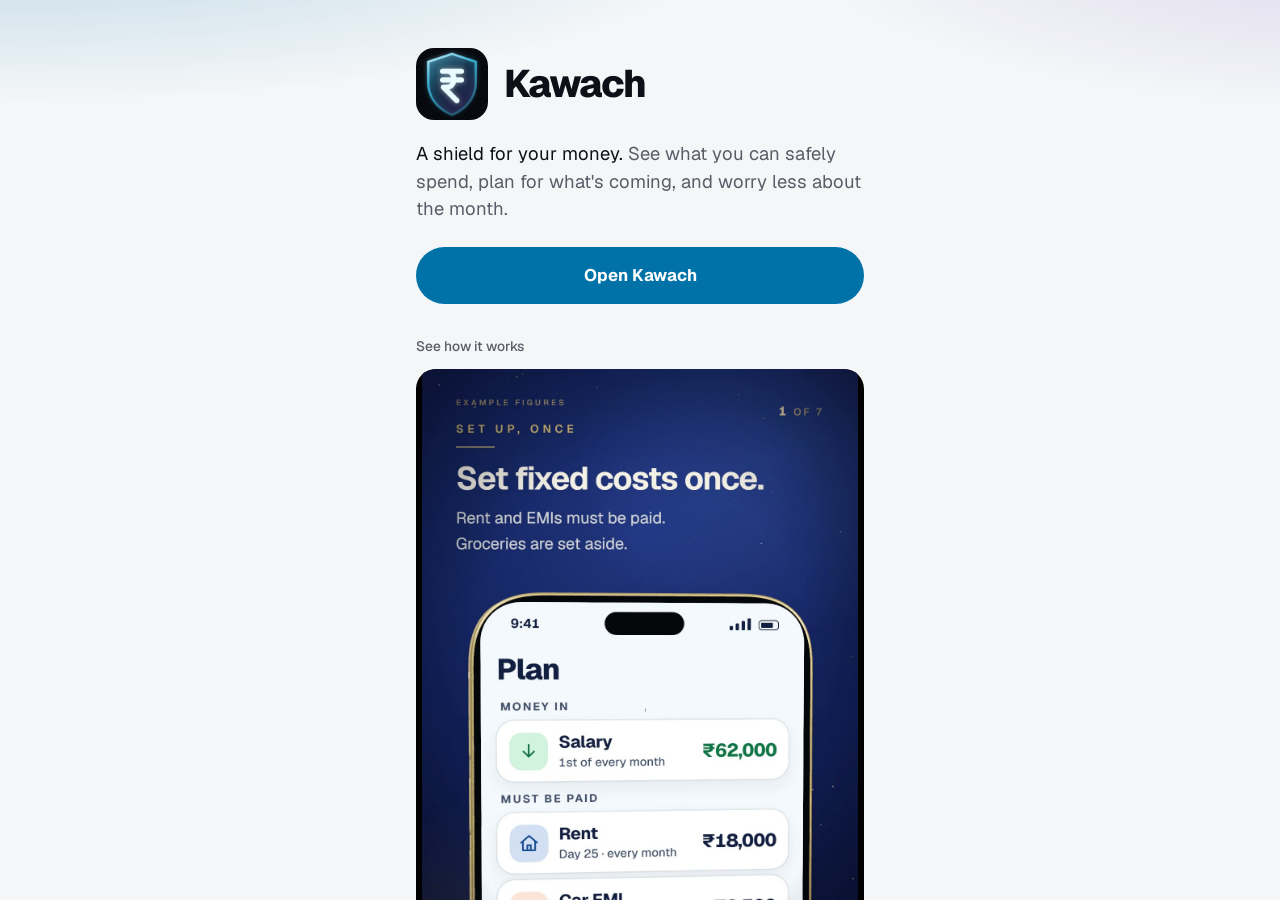
==== commit 149beb87: "Kawach 8.0: the whole app in the new look (css/v8.css) Ink-blue night and paper-and-pine day, flat c" ====
--- a/index.html
+++ b/index.html
@@ -151,6 +151,7 @@
 <link rel="stylesheet" href="./css/fit.css">
 <link rel="stylesheet" href="./css/compact.css">
 <link rel="stylesheet" href="./css/ledger.css">
+<link rel="stylesheet" href="./css/v8.css">
 <style>
   /* The opening (4.17.1). Inline so it is on screen in the first frame.
 
--- a/css/style.css
+++ b/css/style.css
@@ -1176,6 +1176,10 @@
   margin: var(--space-sm) 0 var(--space-md);
 }
 
+/* "This card has a new number" (7.27): its own block, clear of the note above and the field below. */
+.account-form .af-switch { margin: var(--space-xs) 0 var(--space-sm); }
+.account-form .af-switch-panel { margin-top: var(--space-xs); }
+.account-form .af-switch-go { margin-top: var(--space-2xs); }
 .account-form .segmented {
   margin: 0 0 var(--space-sm);
 }
@@ -2224,12 +2228,6 @@
   font-variant-numeric: tabular-nums;
 }
 
-/* Yours but not for spending: quieter than the accounts in the total. */
-.bank-account.put-away span:last-child {
-  font-weight: 500;
-  color: var(--text-muted);
-}
-
 .bank-figures .hero-label {
   display: block;
   margin: 0;
@@ -2308,16 +2306,14 @@
 
 .commitment-row > summary,
 .section-fold > summary,
-.commitment-done > summary,
-.todo-more > summary {
+.commitment-done > summary {
   list-style: none;
   cursor: pointer;
 }
 
 .commitment-row > summary::-webkit-details-marker,
 .section-fold > summary::-webkit-details-marker,
-.commitment-done > summary::-webkit-details-marker,
-.todo-more > summary::-webkit-details-marker {
+.commitment-done > summary::-webkit-details-marker {
   display: none;
 }
 
@@ -2474,13 +2470,6 @@
   color: var(--text);
   font: inherit;
   font-size: var(--text-meta);
-}
-
-.todo-more > summary {
-  padding: var(--space-xs) 0 var(--space-3xs);
-  font-size: var(--text-label);
-  font-weight: 600;
-  color: var(--text-muted);
 }
 
 .section-fold {
@@ -3153,17 +3142,6 @@
   letter-spacing: var(--tracking-display, -0.02em);
 }
 
-.hist-step {
-  font-size: var(--icon-md);
-  line-height: 1;
-  min-width: 44px;
-  min-height: 44px;
-}
-
-.hist-step:disabled {
-  visibility: hidden;
-}
-
 /* Filters as a row of small pills. */
 .hist-chips {
   display: flex;
@@ -3536,27 +3514,6 @@
   margin-bottom: var(--space-sm);
 }
 
-.install-head {
-  display: flex;
-  align-items: center;
-  gap: var(--space-xs);
-  margin-bottom: var(--space-xs);
-}
-
-.install-logo {
-  flex-shrink: 0;
-  border-radius: var(--radius-md);
-}
-
-.install-title {
-  margin: 0;
-  font-weight: 700;
-}
-
-.install-head .muted-note {
-  margin-top: var(--space-4xs);
-}
-
 .install-steps {
   margin: 0 0 var(--space-2xs);
 }
@@ -3686,7 +3643,8 @@
   border-top: 1px solid var(--border);
 }
 
-.restore-panel > .btn-secondary:first-child {
+/* By id, not :first-child: the copies kept on this phone can sit above the button. */
+.restore-panel > #drive-restore-btn {
   margin-bottom: var(--space-sm);
 }
 
@@ -5069,7 +5027,6 @@
 .disclose > summary,
 .section-fold > summary,
 .commitment-done > summary,
-.todo-more > summary,
 .fts-breakdown > summary,
 .loan-detail > summary,
 .setup-help > summary,
@@ -5087,7 +5044,6 @@
 .disclose > summary::-webkit-details-marker,
 .section-fold > summary::-webkit-details-marker,
 .commitment-done > summary::-webkit-details-marker,
-.todo-more > summary::-webkit-details-marker,
 .fts-breakdown > summary::-webkit-details-marker,
 .loan-detail > summary::-webkit-details-marker,
 .setup-help > summary::-webkit-details-marker,
@@ -5100,7 +5056,6 @@
 .disclose > summary::after,
 .section-fold > summary::after,
 .commitment-done > summary::after,
-.todo-more > summary::after,
 .fts-breakdown > summary::after,
 .loan-detail > summary::after,
 .setup-help > summary::after,
@@ -5122,7 +5077,6 @@
 .disclose[open] > summary::after,
 .section-fold[open] > summary::after,
 .commitment-done[open] > summary::after,
-.todo-more[open] > summary::after,
 .fts-breakdown[open] > summary::after,
 .loan-detail[open] > summary::after,
 .setup-help[open] > summary::after,
@@ -5381,18 +5335,7 @@
 :root[data-style] .k .add-card { display: grid; gap: var(--k-3); padding: var(--k-4); margin-bottom: var(--k-3); }
 :root[data-style] .k .add-card .field,
 :root[data-style] .k .add-card .k-field { margin: 0; }
-:root[data-style] .k .add-card--amount .amount-field { display: grid; gap: var(--k-2); }
-:root[data-style] .k .add-card--amount .amount-input-wrap { display: flex; align-items: baseline; gap: 6px; padding: 10px 14px; border-radius: 12px; border: 0; }
-:root[data-style] .k .add-card--amount .amount-input { flex: 1; min-width: 0; width: 100%; padding: 0; border: 0; background: transparent; box-shadow: none; font-size: 44px; line-height: 1.1; color: var(--k-text); font-variant-numeric: tabular-nums; }
-:root[data-style] .k .add-card--amount .amount-input:focus-visible { outline: none; box-shadow: none; }
 :root[data-style] .k .add-card--category .k-picker { min-height: 44px; }
-:root[data-style] .k .add-rows { gap: 0; padding-top: var(--k-2); padding-bottom: var(--k-2); }
-:root[data-style] .k .add-row { display: grid; grid-template-columns: 36px 1fr; column-gap: 12px; row-gap: 4px; align-items: center; padding: var(--k-3) 0; }
-:root[data-style] .k .add-row + .add-row { border-top: 1px solid var(--k-hairline); }
-:root[data-style] .k .add-row > .add-row-ic { grid-row: 1 / span 2; width: 36px; height: 36px; border-radius: 10px; display: grid; place-items: center; }
-:root[data-style] .k .add-row > .add-row-ic svg { width: 18px; height: 18px; }
-:root[data-style] .k .add-row.k-switch-row { display: flex; gap: 12px; }
-:root[data-style] .k .add-row.k-switch-row .k-switch-row__text { flex: 1; }
 :root[data-style] .k .k-add-sms { margin: 0 0 var(--k-3); }
 :root[data-style] .k .accounts-actions .k-btn--ghost { font-size: 14px; }
 
@@ -5401,19 +5344,6 @@
    each step drawing the stretch of line to the next one (lit once paid), so
    the line is right however many there are. */
 .pl-top { margin-bottom: var(--k-3); }
-.pl-month { margin-bottom: var(--k-3); }
-.pl-steps { display: flex; overflow-x: auto; scrollbar-width: none; padding: 6px 2px 4px; scroll-snap-type: x proximity; }
-.pl-steps::-webkit-scrollbar { display: none; }
-.pl-step { position: relative; flex: 0 0 76px; display: grid; justify-items: center; gap: 8px; text-align: center; scroll-snap-align: start; }
-.pl-step::after { content: ""; position: absolute; top: 19px; left: calc(50% + 21px); width: calc(100% - 42px); height: 3px; border-radius: 2px; background: color-mix(in srgb, var(--k-text) 16%, transparent); }
-.pl-step:last-child::after { display: none; }
-.pl-step b { position: relative; z-index: 1; width: 40px; height: 40px; border-radius: 50%; display: grid; place-items: center; font-size: 13px; font-weight: 700; }
-.pl-step b svg { width: 17px; height: 17px; }
-.pl-step small { display: grid; gap: 1px; font-size: 11px; line-height: 1.25; color: var(--k-text-3); max-width: 72px; }
-.pl-step small strong { overflow: hidden; text-overflow: ellipsis; white-space: nowrap; font-weight: 650; color: var(--k-text-2); }
-.pl-step small span { color: var(--k-text); font-variant-numeric: tabular-nums; }
-.pl-today { margin: 8px 2px 0; font-size: 12px; color: var(--k-text-3); }
-.pl-hint { margin: 2px 2px 0; font-size: 11px; color: var(--k-text-3); }
 .pl-legend { display: grid; grid-template-columns: 1fr 1fr; gap: 8px 12px; margin-top: 12px; font-size: 13px; color: var(--k-text-2); }
 .pl-legend > span { display: flex; flex-wrap: wrap; align-items: baseline; gap: 2px 6px; }
 .pl-legend i { display: inline-block; width: 9px; height: 9px; border-radius: 3px; }
--- a/css/dna.css
+++ b/css/dna.css
@@ -1081,8 +1081,6 @@
   letter-spacing: var(--k-track-title);
   color: var(--k-text);
 }
-.k .hist-step { color: var(--k-text-3); }
-.k .hist-step:disabled { color: var(--k-text-3); opacity: 0.35; }
 
 /* --- the hero ------------------------------------------------------- */
 /* The month leads and the figure answers it, so the two labels are not
@@ -2002,6 +2000,9 @@
 @media (max-width: 340px) {
   .k .bank-figures { flex-wrap: wrap; }
 }
+/* Crore-sized amounts (Rs 1.2 crore in the bank, a bank short by as much) do not fit side by side at any phone width; wrapping only
+   when the two cannot fit leaves every ordinary pair exactly where it was (checked on the year household at 390 and 320). */
+.k .bank-figures { flex-wrap: wrap; row-gap: var(--k-2, 8px); }
 
 /* --- shared: small controls keep a fingertip-sized target -------------
    Summary carries several controls that are 32 to 35px tall - dismiss an
@@ -2595,7 +2596,6 @@
    the arrows are full ink, not the muted grey History uses, because here
    they are the way back to what was spent yesterday. */
 .k .summary-month { margin: var(--k-1) 0 var(--k-2); }
-.k .summary-month .hist-step { color: var(--k-text); }
 
 /* A switch that is not available yet (the next-month one, until a
    commitment is chosen). */
@@ -2746,45 +2746,8 @@
   .k .bill-urgent .bill-dot, .k .bill-overdue .bill-dot { animation: none; }
 }
 
-/* ---- Plan: this month at a glance (4.25) --------------------------------
- * The month's must-go-outs on their days (bright still to pay, dim paid, red
- * late) and a bar for each set-aside filling as it is spent. The budget bar,
- * the day bars and the set-aside bars grow in as the screen arrives. */
+/* ---- Plan: this month (4.25) ---- */
 .k .plan-month { padding: var(--k-4) var(--k-4) var(--k-3); }
-.k .plan-strip { margin: 0; }
-.k .plan-strip svg { display: block; width: 100%; height: auto; overflow: visible; }
-.k .plan-strip__axis { stroke: color-mix(in srgb, var(--k-text) 18%, transparent); stroke-width: 1.2; }
-.k .plan-strip__today { stroke: var(--k-cyan); stroke-width: 1.2; stroke-dasharray: 3 4; }
-.k .plan-strip__today-label { fill: var(--k-accent-text); font-size: 10px; font-weight: 700; letter-spacing: 0.06em; text-anchor: middle; text-transform: uppercase; }
-.k .plan-strip__tick { fill: var(--k-text-3); font-size: 10px; text-anchor: middle; font-variant-numeric: tabular-nums; }
-.k .plan-strip__bar text { font-size: 10px; font-weight: 700; text-anchor: middle; letter-spacing: 0.03em; }
-.k .plan-strip__bar.is-due rect { fill: var(--k-cyan); filter: drop-shadow(0 0 4px color-mix(in srgb, var(--k-cyan) 60%, transparent)); }
-.k .plan-strip__bar.is-due text { fill: var(--k-accent-text); }
-.k .plan-strip__bar.is-paid rect { fill: color-mix(in srgb, var(--k-text) 20%, transparent); }
-.k .plan-strip__bar.is-paid text { fill: var(--k-text-3); }
-.k .plan-strip__bar.is-late rect { fill: var(--k-negative); filter: drop-shadow(0 0 4px color-mix(in srgb, var(--k-negative) 60%, transparent)); }
-.k .plan-strip__bar.is-late text { fill: var(--k-negative); }
-.k .plan-strip__key { display: flex; gap: var(--k-4); margin-top: var(--k-2); font-size: var(--k-caption); color: var(--k-text-3); }
-.k .plan-strip__key span::before { content: ""; display: inline-block; width: 8px; height: 8px; margin-right: 6px; border-radius: 2px; vertical-align: 0; }
-.k .plan-strip__key .is-due::before { background: var(--k-cyan); }
-.k .plan-strip__key .is-paid::before { background: color-mix(in srgb, var(--k-text) 20%, transparent); }
-.k .plan-strip__key .is-late::before { background: var(--k-negative); }
-.k .plan-flex { margin-top: var(--k-4); border-top: 1px solid var(--k-hairline); }
-.k .plan-flex__row { padding: var(--k-3) 0; }
-.k .plan-flex__row + .plan-flex__row { border-top: 1px solid var(--k-hairline); }
-.k .plan-flex__top { display: flex; justify-content: space-between; gap: var(--k-3); align-items: baseline; }
-.k .plan-flex__name { font-weight: 600; min-width: 0; overflow: hidden; text-overflow: ellipsis; white-space: nowrap; }
-.k .plan-flex__left { flex: none; font-size: var(--k-caption); color: var(--k-text-2); font-variant-numeric: tabular-nums; }
-.k .plan-flex__track { height: 8px; margin-top: var(--k-2); border-radius: 4px; background: color-mix(in srgb, var(--k-text) 7%, transparent); overflow: hidden; }
-.k .plan-flex__track i { display: block; height: 100%; border-radius: 4px; background: var(--k-positive); box-shadow: 0 0 10px color-mix(in srgb, var(--k-positive) 45%, transparent); transform-origin: left center; }
-.k .plan-flex__row.is-warn .plan-flex__track i { background: var(--k-warning); }
-.k .plan-flex__row.is-over .plan-flex__track i { background: var(--k-negative); }
-.k .plan-flex__row.is-over .plan-flex__left { color: var(--k-negative); }
-.is-arriving .plan-strip__bar rect { transform-box: fill-box; transform-origin: bottom center; animation: grow-up 640ms var(--k-ease) both; }
-.is-arriving .plan-strip__bar:nth-of-type(2) rect { animation-delay: 60ms; }
-.is-arriving .plan-strip__bar:nth-of-type(3) rect { animation-delay: 120ms; }
-.is-arriving .plan-strip__bar:nth-of-type(n + 4) rect { animation-delay: 180ms; }
-.is-arriving .plan-flex__track i { animation: grow-x 760ms var(--k-ease) 260ms both; }
 .is-arriving .committed-bar i { transform-origin: left center; animation: grow-x 700ms var(--k-ease) 120ms both; }
 @keyframes grow-up { from { transform: scaleY(0); } }
 @keyframes grow-x { from { transform: scaleX(0); } }
@@ -3001,18 +2964,6 @@
 .tick-gauge figcaption { margin-top: 2px; font-size: var(--k-caption); letter-spacing: 0.12em; text-transform: uppercase; color: var(--k-text-2); }
 .is-arriving .gauge-tick--lit { animation: tick-in 500ms var(--k-ease) both; }
 @keyframes tick-in { from { opacity: 0.2; } }
-
-/* ---- Plan in the Charts style (5.3) --------------------------------------
- * The hero is the tracking card (shares of what comes in); the set-aside
- * bars and the month strip take the gradients. */
-.k .plan-flex__track i { background: linear-gradient(90deg, var(--k-grad-2a), var(--k-grad-2b)); box-shadow: 0 0 10px color-mix(in srgb, var(--k-grad-2a) 40%, transparent); }
-.k .plan-flex__row.is-warn .plan-flex__track i { background: linear-gradient(90deg, var(--k-grad-3a), var(--k-grad-3b)); }
-.k .plan-flex__row.is-over .plan-flex__track i { background: var(--k-negative); }
-.k .plan-strip__bar.is-due rect { fill: var(--k-grad-1a); filter: drop-shadow(0 0 4px color-mix(in srgb, var(--k-grad-1a) 55%, transparent)); }
-.k .plan-strip__bar.is-due text { fill: var(--k-grad-1a); }
-.k .plan-strip__today { stroke: var(--k-grad-2a); }
-.k .plan-strip__today-label { fill: var(--k-grad-2a); }
-.k .plan-strip__key .is-due::before { background: var(--k-grad-1a); }
 
 /* ---- History in the Charts style (5.4) -----------------------------------
  * Money in and out on the second and first gradients, the month day by day
@@ -3123,7 +3074,6 @@
 .k .sum-more > summary::after { content: "+"; grid-row: 1 / span 2; grid-column: 2; color: var(--k-text-3); font-size: 18px; }
 .k .sum-more[open] > summary::after { content: "−"; }
 .k .sum-more__t { font-weight: 600; }
-.k .sum-more__s { grid-column: 1; font-size: var(--k-label); color: var(--k-text-3); }
 .k .sum-more__body { padding: 0 var(--k-3) var(--k-3); display: grid; gap: var(--k-3); }
 .k .sum-more__body > * { margin-top: 0; margin-bottom: 0; }
 .k.settings-k .version-line, .settings-k .version-line { display: flex; justify-content: center; align-items: center; gap: var(--k-3); margin-top: var(--k-5); font-size: var(--k-label); color: var(--k-text-3); }
@@ -3208,6 +3158,9 @@
 .k .owed-row__t small { font-size: var(--k-caption); color: var(--k-text-2); }
 .k .owed-row__v { font-weight: 600; font-variant-numeric: tabular-nums; }
 .k .owed-row--in .owed-row__v { color: var(--k-positive); }
+/* The "Yes, paid back" button sits under the text, in the text column, at full tap size. */
+.k .owed-ask { grid-column: 2 / -1; display: flex; flex-wrap: wrap; gap: var(--k-2); margin: 0 0 4px; }
+.k .owed-yes, .k .owed-no { min-height: 44px; }
 .k .owed-list__late { margin: var(--k-2) 0 0; font-size: var(--k-caption); color: var(--k-warning); }
 .k .owed-list__tip, .k .owed-list__none { margin: var(--k-3) 0 0; font-size: var(--k-caption); line-height: 1.4; color: var(--k-text-2); }
 
@@ -3243,20 +3196,24 @@
 .k .card-split__key b { margin-left: 2px; font-weight: 600; color: var(--k-text); font-variant-numeric: tabular-nums; }
 .k .card-split__note { margin: 0; padding: 0 0 var(--k-3); font-size: var(--k-caption); color: var(--k-positive); }
 
-/* --- this month's steps: tappable, with a sheet ----------------------------- */
-.k button.pl-step { margin: 0; padding: 0; border: 0; background: none; font: inherit; color: inherit; cursor: pointer; }
-.k button.pl-step:focus-visible { outline-offset: 3px; }
-.k .pl-step.is-skipped b { border-style: dashed; opacity: .6; }
-.k .pl-step.is-skipped small { opacity: .6; }
-.k .plan-strip__bar { cursor: pointer; }
-.k .plan-strip__bar.is-skipped rect { fill: color-mix(in srgb, var(--k-text) 14%, transparent); }
-.k .plan-strip__bar.is-skipped text { fill: var(--k-text-2); }
-.k .plan-strip__key .is-skipped { color: var(--k-text-2); }
+/* --- this month's sheet ----------------------------- */
 #month-sheet .k-scrim, #quick-sheet .k-scrim { z-index: 40; }
 #month-sheet .k-sheet, #quick-sheet .k-sheet { z-index: 41; max-height: 78vh; display: flex; flex-direction: column; }
 .month-sheet__line { margin: var(--k-3) 0 var(--k-2); font-size: var(--k-label); color: var(--k-text-2); }
 .month-sheet__line b { color: var(--k-text); font-variant-numeric: tabular-nums; }
 .month-act { width: 100%; text-align: left; }
+/* On a short phone the sheet is capped at 78% of the screen; the actions scroll inside it instead of running off the bottom (7.17: the
+   payment lines made it taller than a 320 x 568 screen allows). Title, amount and the last payments stay in place. */
+#month-sheet .k-rows { min-height: 0; overflow-y: auto; overscroll-behavior: contain; }
+#month-sheet .k-sheet > :not(.k-rows) { flex: none; }
+/* The last three payments under the amount (7.17): date, name, amount on one line each; a long name is cut, never wrapped. */
+.month-last { margin: 0 0 var(--k-2); padding: var(--k-2) 0; border-block: 1px solid var(--k-hairline); }
+.month-last__h { margin: 0 0 var(--k-1); font-size: var(--k-caption); color: var(--k-text-2); }
+.month-last__row { display: flex; align-items: baseline; gap: var(--k-3); min-height: 26px; font-size: var(--k-label); }
+.month-last__d { flex: none; min-width: 3.6em; color: var(--k-text-2); font-variant-numeric: tabular-nums; }
+.month-last__n { flex: 1; min-width: 0; overflow: hidden; text-overflow: ellipsis; white-space: nowrap; }
+.month-last__row b { flex: none; font-weight: 600; font-variant-numeric: tabular-nums; }
+.month-last__none { margin: 0; font-size: var(--k-label); color: var(--k-text-2); }
 
 /* --- the week's columns say what each day was -------------------------------- */
 .k .tl-cols { height: 98px; }
@@ -3304,7 +3261,7 @@
 .k .hist-edit .rv-field { width: 100%; }
 
 /* Small text that was already here, brought up to AA on the light looks. */
-.k .waves__key, .k .pl-today, .k .pl-step small { color: var(--k-text-2); }
+.k .waves__key { color: var(--k-text-2); }
 .k button.waves__k { min-height: 36px; }
 .k .waves__key { gap: 2px; }
 .k .hist-days__bar.is-cut { clip-path: polygon(0 4px, 25% 0, 50% 4px, 75% 0, 100% 4px, 100% 100%, 0 100%); }
@@ -3321,7 +3278,7 @@
 .k .people-late { color: color-mix(in srgb, var(--k-warning) 55%, var(--k-text)); }
 .k .people-sums span { color: var(--k-text-2); }
 .k .people-sums b.pos { color: color-mix(in srgb, var(--k-positive) 70%, var(--k-text)); }
-.k .sum-needs__head, .k .need-row__t small, .k .sum-more__s, .k .setup-card__sub, .k .setup-step__body small { color: var(--k-text-2); }
+.k .sum-needs__head, .k .need-row__t small, .k .setup-card__sub, .k .setup-step__body small { color: var(--k-text-2); }
 
 /* --- Tap targets, the last few without one (5.26) ------------------------
  * The app widens small controls with an invisible strip (see the 44px rules
@@ -3329,7 +3286,7 @@
  * dead margin, so a thumb between two labels hit nothing. The margin is now a
  * transparent border, which keeps the look and puts the gap inside the target. */
 .nav-btn { margin-inline: 0; border-inline: var(--space-3xs) solid transparent; background-clip: padding-box; }
-.k .k-quick__chip, .k button.waves__k, .k .hist-step, .pf-month, .money-kind, .btn-secondary.btn-block { min-height: var(--k-tap); }
+.k .k-quick__chip, .k button.waves__k, .pf-month, .money-kind, .btn-secondary.btn-block { min-height: var(--k-tap); }
 .muted-note a { display: inline-block; padding: 14px 4px; margin: -14px -4px; }
 
 /* --- Charts: the cards as rows of yours, owed by the company and planned (5.28) --- */
@@ -3396,9 +3353,6 @@
 .k .bill-payby { padding: 0 0 var(--k-2); }
 .k .bill-payby.is-overdue { color: var(--k-negative); }
 
-/* The next three months on Plan (5.32): a month that comes up short is red, in words as well. */
-.k .forecast-row.is-short .k-row__value { color: var(--k-negative); }
-
 /* What you did not spend, in the month in review (5.32): a name, its figures, what was left. */
 .recap-flex { list-style: none; margin: var(--k-3) 0 0; padding: 0; display: grid; }
 .recap-flex li { display: grid; grid-template-columns: minmax(0, 1fr) auto; gap: 0 var(--k-3); padding: var(--k-2) 0; border-top: 1px solid var(--k-hairline); }
@@ -3494,6 +3448,10 @@
 }
 @keyframes field-error-in { from { opacity: 0; transform: translateY(-4px); } }
 .is-invalid { border-color: var(--k-negative, #d44) !important; }
+/* a field with no border of its own (the import review's boxes) still has to show it is refused */
+.import-row .ir-field.is-invalid, .split-row .split-amount.is-invalid { box-shadow: inset 0 0 0 2px var(--k-negative, #d44) !important; }
+/* History's amount box keeps its border on the label around it, so the label turns red */
+.hist-amount:has(.is-invalid) { border-color: var(--k-negative, #d44) !important; box-shadow: 0 0 0 1px var(--k-negative, #d44); }
 .is-shaking { animation: field-shake 320ms cubic-bezier(0.65, 0, 0.35, 1); }
 .field-error { margin: 6px 0 0; font-size: var(--k-label, 13px); color: var(--k-negative, #d44); animation: field-error-in 200ms var(--k-ease, ease-out) both; }
 
@@ -3512,15 +3470,7 @@
 .alert-card.is-fresh .field::after, .alert-card.is-fresh .alert-amount::after { animation-delay: calc(var(--i, 0) * 80ms + 340ms); }
 @media (prefers-reduced-motion: reduce) { .alert-sms mark { animation: none; } }
 
-/* 25. A purchase and the refund that undid it: dimmed, one thin line across each. It draws itself the first time. */
-.k .hist-row.is-cancelled .hist-main { position: relative; opacity: 0.55; }
-.k .hist-row.is-cancelled .hist-main::after { content: ""; position: absolute; left: 12px; right: 12px; top: 50%; height: 1.5px; background: var(--k-text-2); transform-origin: left; }
-@media (prefers-reduced-motion: no-preference) {
-  .k .hist-row.is-struck-new .hist-main { animation: row-dim 300ms var(--k-ease-io) 120ms both; }
-  .k .hist-row.is-struck-new .hist-main::after { animation: strike-in 300ms var(--k-ease-io) both; }
-}
-@keyframes strike-in { from { transform: scaleX(0); } }
-@keyframes row-dim { from { opacity: 1; } }
+/* 25. A purchase and the refund that undid it: a tag says so (js/views/transactions.js); the icon and amount are in fit.css. */
 
 /* 26. A slow screen: grey shapes where the figures will be, one shimmer crossing them all together. */
 .view-skeleton { display: grid; gap: 14px; justify-items: center; align-content: start; padding: 28px 16px; }
--- a/css/style-tactile.css
+++ b/css/style-tactile.css
@@ -82,13 +82,5 @@
 .pl-top--tactile .is-flex { background: linear-gradient(180deg, var(--k-warning), color-mix(in srgb, var(--k-warning), black 32%)); }
 .pl-top--tactile .is-free { background: linear-gradient(180deg, #d9d2cb, #8e857e); }
 .pl-top--tactile .is-saved { background: linear-gradient(180deg, var(--k-positive), color-mix(in srgb, var(--k-positive), black 25%)); }
-.pl-month--tactile { padding: 14px 10px 12px; border-radius: 18px; background: var(--t-raise); box-shadow: var(--t-shadow); }
-.pl-month--tactile .pl-step::after { background: color-mix(in srgb, var(--k-text) 12%, var(--k-bg)); }
-.pl-month--tactile .pl-step.is-paid::after { background: linear-gradient(90deg, var(--k-accent), var(--k-violet)); box-shadow: 0 0 8px color-mix(in srgb, var(--k-violet) 60%, transparent); }
-.pl-month--tactile .pl-step b { color: var(--k-text-2); background: var(--t-raise); box-shadow: 0 0 0 2px var(--k-bg), 0 0 0 3.5px color-mix(in srgb, var(--k-text) 22%, transparent), 0 4px 8px rgb(0 0 0 / 0.5); }
-.pl-month--tactile .pl-step.is-paid b { color: #fff; background: radial-gradient(circle at 40% 30%, color-mix(in srgb, var(--k-accent), white 18%), color-mix(in srgb, var(--k-accent), black 18%)); box-shadow: 0 0 0 2px var(--k-bg), 0 0 0 3.5px var(--k-accent), 0 0 16px color-mix(in srgb, var(--k-violet) 55%, transparent); }
-.pl-month--tactile .pl-step.is-late b { color: #fff; background: radial-gradient(circle at 40% 30%, var(--k-negative), color-mix(in srgb, var(--k-negative), black 35%)); box-shadow: 0 0 0 2px var(--k-bg), 0 0 0 3.5px var(--k-negative), 0 0 16px color-mix(in srgb, var(--k-negative) 55%, transparent); }
-.pl-month--tactile .pl-step.is-due b { color: var(--k-accent-text); }
-.plan-month .pl-month--tactile { background: var(--t-well); box-shadow: var(--t-well-shadow); }
 
 /* Tactile (5.38): the raised pill of the tab bar and of a toggle glides to the choice. */
--- a/css/haven-proto.css
+++ b/css/haven-proto.css
@@ -126,19 +126,8 @@
 :root[data-style="haven"] .hv-link { font-size: var(--hv-fs-label); font-weight: 600; color: var(--hv-link); background: none; border: 0; padding: 0; }
 :root[data-style="haven"] .hv-link::before { content: ""; position: absolute; inset: 0; }
 :root[data-style="haven"] .hv-vault { position: relative; border-radius: var(--hv-r-core); padding: var(--hv-s5) var(--hv-s4) var(--hv-s4); color: var(--hv-on-navy); background: var(--hv-vault); box-shadow: inset 0 1px 0 oklch(100% 0 0 / 0.2), inset 0 0 0 1px oklch(100% 0 0 / 0.07), var(--hv-lift-hero); overflow: clip; }
-:root[data-style="haven"] .hv-vault__top { display: flex; justify-content: space-between; align-items: center; font-size: var(--hv-fs-label); color: var(--hv-on-navy-2); }
-:root[data-style="haven"] .hv-vault__top .hv-pill { background: var(--hv-on-navy-3); color: var(--hv-on-navy); }
-:root[data-style="haven"] .hv-vault__main { display: grid; grid-template-columns: 1fr auto; align-items: center; gap: var(--hv-s3); margin-top: var(--hv-s4); }
 :root[data-style="haven"] .hv-vault__lab { font-size: var(--hv-fs-label); color: var(--hv-on-navy-2); }
 :root[data-style="haven"] .hv-vault__fig { font-size: var(--hv-fs-hero); line-height: 0.98; margin: 6px 0 8px; }
-:root[data-style="haven"] .hv-vault__sub { font-size: var(--hv-fs-label); color: var(--hv-on-navy-2); }
-:root[data-style="haven"] .hv-vault__sub b { color: var(--hv-on-navy); font-weight: 600; }
-:root[data-style="haven"] .hv-vault__stats { display: grid; grid-template-columns: repeat(3, 1fr); margin-top: var(--hv-s4); padding-top: var(--hv-s3); border-top: 1px solid var(--hv-on-navy-3); }
-:root[data-style="haven"] .hv-vault__stats > div { display: grid; gap: 2px; padding: 0 var(--hv-s2); }
-:root[data-style="haven"] .hv-vault__stats > div:first-child { padding-left: 0; }
-:root[data-style="haven"] .hv-vault__stats > div + div { border-left: 1px solid var(--hv-on-navy-3); }
-:root[data-style="haven"] .hv-vault__stats span { font-size: var(--hv-fs-micro); color: var(--hv-on-navy-2); }
-:root[data-style="haven"] .hv-vault__stats b { font-size: 17px; font-weight: 600; letter-spacing: -0.015em; }
 :root[data-style="haven"] .tide { position: relative; width: 108px; height: 132px; }
 :root[data-style="haven"] .tide svg { width: 100%; height: 100%; overflow: visible; display: block; }
 :root[data-style="haven"] .tide .sh-line { fill: oklch(100% 0 0 / 0.06); stroke: oklch(100% 0 0 / 0.55); stroke-width: 1.4; }
@@ -164,10 +153,6 @@
 :root[data-style="haven"] .hv-row + .hv-row { box-shadow: inset 0 1px 0 var(--hv-hair); }
 :root[data-style="haven"] button.hv-row, :root[data-style="haven"] .hv-row[role="button"] { width: 100%; border: 0; background: none; text-align: left; }
 :root[data-style="haven"] button.hv-row:active, :root[data-style="haven"] .hv-row[role="button"]:active { background: var(--hv-well); }
-:root[data-style="haven"] .hv-row__t { font-weight: 600; letter-spacing: -0.01em; }
-:root[data-style="haven"] .hv-row__m { font-size: var(--hv-fs-label); color: var(--hv-ink-2); margin-top: 1px; }
-:root[data-style="haven"] .hv-row__v { font-weight: 600; text-align: right; }
-:root[data-style="haven"] .hv-row__v small { display: block; font-size: var(--hv-fs-micro); font-weight: 500; color: var(--hv-ink-2); }
 :root[data-style="haven"] .hv-row.fresh { animation: hv-wash 1600ms var(--hv-ease-settle); }
 @keyframes hv-wash { from { background: color-mix(in oklab, var(--hv-glow) 28%, var(--hv-core)); } to { background: transparent; } }
 :root[data-style="haven"] .hv-gem { position: relative; display: grid; place-items: center; width: 42px; height: 42px; border-radius: var(--hv-r-tile); color: var(--hv-on-navy); background: linear-gradient(150deg, color-mix(in oklab, var(--hv-gem) 78%, white), var(--hv-gem)); box-shadow: inset 0 1px 0 oklch(100% 0 0 / 0.35), 0 8px 14px -8px var(--hv-gem); }
@@ -245,13 +230,6 @@
 :root[data-style="haven"] .hv-fold > div { overflow: clip; min-height: 0; }
 :root[data-style="haven"] .hv-chev { transition: transform var(--hv-d-base) var(--hv-ease-settle); }
 :root[data-style="haven"] .open > .hv-chev, :root[data-style="haven"] [aria-expanded="true"] .hv-chev { transform: rotate(180deg); }
-:root[data-style="haven"] .hv-card__top { display: flex; justify-content: space-between; align-items: center; font-size: var(--hv-fs-label); color: var(--hv-on-navy-2); }
-:root[data-style="haven"] .hv-card__fig { font-size: 34px; }
-:root[data-style="haven"] .hv-card__sub { font-size: var(--hv-fs-label); color: var(--hv-on-navy-2); margin-top: 2px; }
-:root[data-style="haven"] .hv-card__num { font-size: var(--hv-fs-label); letter-spacing: 0.14em; color: var(--hv-on-navy-2); }
-@keyframes hv-sweep { from { stroke-dashoffset: calc(var(--len) * 1px); } to { stroke-dashoffset: 0; } }
-:root[data-style="haven"] .hv-donut__mid { position: absolute; inset: 0; display: grid; place-content: center; text-align: center; gap: 2px; pointer-events: none; }
-:root[data-style="haven"] .hv-donut__fig { font-size: 32px; }
 :root[data-style="haven"] .on-screen .hv-bars .col { animation: hv-grow var(--hv-d-hero) var(--hv-spring-soft, var(--hv-ease-out)) calc(var(--k) * 110ms + 150ms) both; }
 @keyframes hv-grow { from { transform: scaleY(0); } to { transform: scaleY(1); } }
 :root[data-style="haven"] .hv-scrim { position: absolute; inset: 0; z-index: 30; background: var(--hv-scrim); opacity: 0; pointer-events: none; transition: opacity var(--hv-d-base) var(--hv-ease-settle); }
@@ -282,26 +260,12 @@
   :root[data-style="haven"] .hv-screen { padding-inline: 12px; }
   :root[data-style="haven"] .hv-hdr { padding-inline: 14px; }
   :root[data-style="haven"] .tide { width: 80px; height: 98px; }
-  :root[data-style="haven"] .hv-vault__main { gap: var(--hv-s2); }
-  :root[data-style="haven"] .hv-vault__stats b { font-size: 15px; }
-  :root[data-style="haven"] .hv-vault__stats > div { padding: 0 6px; }
-  :root[data-style="haven"] .hv-card__fig { font-size: 28px; }
   :root[data-style="haven"] .hv-step { width: 150px; }
 }
-:root[data-style="haven"] .hv-od__col { display: block; transform: translateY(calc(var(--d, 0) * -1em)); transition: transform var(--hv-t-soft, 840ms) var(--hv-spring-soft, var(--hv-ease-out)); transition-delay: calc(var(--k, 0) * 45ms); will-change: transform; }
-:root[data-style="haven"] .hv-od__col > i { display: block; height: 1em; line-height: 1em; font-style: normal; }
-:root[data-style="haven"] .hv-od__sep { display: inline-block; height: 1em; line-height: 1em; }
 :root[data-style="haven"] .hv-pillbtn { position: relative; display: inline-flex; align-items: center; gap: 6px; height: 36px; padding: 0 14px 0 10px; border: 0; border-radius: var(--hv-r-pill); background: var(--hv-shell); box-shadow: 0 0 0 1px var(--hv-hair), inset 0 1px 0 var(--hv-hl); font-size: var(--hv-fs-label); font-weight: 600; color: var(--hv-ink); transition: transform var(--hv-d-fast) var(--hv-ease-out); }
 :root[data-style="haven"] .hv-pillbtn::before { content: ""; position: absolute; inset: -4px 0; }
 :root[data-style="haven"] .hv-pillbtn:active { transform: scale(0.96); }
 :root[data-style="haven"] .hv-pillbtn .hv-ic { width: 18px; height: 18px; color: var(--hv-link); }
-:root[data-style="haven"] .hv-chartwrap { position: relative; touch-action: pan-y; }
-:root[data-style="haven"] .hv-chart .cur-line { stroke: var(--hv-link); stroke-width: 1.4; opacity: 0; transition: opacity var(--hv-d-fast) var(--hv-ease-out); }
-:root[data-style="haven"] .hv-chart .cur-dot { fill: var(--hv-core); stroke: var(--hv-link); stroke-width: 2.4; opacity: 0; transition: opacity var(--hv-d-fast) var(--hv-ease-out); }
-:root[data-style="haven"] .hv-chart .cur-line.on, :root[data-style="haven"] .hv-chart .cur-dot.on { opacity: 1; }
-:root[data-style="haven"] .hv-tip { position: absolute; top: 4px; left: 50%; transform: translate(-50%, -4px) scale(0.96); padding: 7px 12px; border-radius: 14px; background: var(--hv-toast-bg); color: var(--hv-on-navy); font-size: 12px; line-height: 1.35; white-space: nowrap; opacity: 0; pointer-events: none; box-shadow: 0 14px 24px -12px var(--hv-sh-4); transition: opacity var(--hv-d-fast) var(--hv-ease-out), transform var(--hv-d-fast) var(--hv-ease-out); z-index: 2; }
-:root[data-style="haven"] .hv-tip.show { opacity: 1; transform: translate(-50%, 0) scale(1); }
-:root[data-style="haven"] .hv-tip span { color: var(--hv-on-navy-2); }
 :root[data-style="haven"] .hv-grip { display: block; position: relative; width: 40px; height: 5px; margin: 0 auto 4px; border-radius: 3px; background: var(--hv-hair-strong); touch-action: none; }
 :root[data-style="haven"] .hv-grip::before { content: ""; position: absolute; inset: -14px -30px; }
 :root[data-style="haven"] .hv-sheet__head { touch-action: none; }
@@ -310,8 +274,6 @@
 :root[data-style="haven"] .hv-amountbig .val { font-size: 54px; font-weight: 600; letter-spacing: -0.045em; line-height: 1; }
 :root[data-style="haven"] .hv-amountbig .val.bump { animation: hv-bump 220ms var(--hv-ease-out); }
 @keyframes hv-bump { 0% { transform: translateY(5px); opacity: 0.6; } 100% { transform: none; opacity: 1; } }
-:root[data-style="haven"] .hv-amountbig .caret { width: 2.5px; height: 40px; border-radius: 2px; background: var(--hv-link); animation: hv-caret 1.05s steps(1) infinite; }
-@keyframes hv-caret { 50% { opacity: 0; } }
 :root[data-style="haven"] .hv-amountbig.error { box-shadow: 0 0 0 2px var(--hv-core), 0 0 0 4px var(--hv-bad); animation: hv-shake 340ms var(--hv-ease-out); }
 :root[data-style="haven"] .hv-keypad { display: grid; grid-template-columns: repeat(3, 1fr); gap: 6px; }
 :root[data-style="haven"] .hv-key { position: relative; height: 46px; border: 0; border-radius: 16px; background: var(--hv-well); box-shadow: inset 0 0 0 1px var(--hv-hair); font-size: 21px; font-weight: 550; color: var(--hv-ink); display: grid; place-items: center; transition: transform var(--hv-d-fast) var(--hv-ease-out), background var(--hv-d-fast) var(--hv-ease-out); }
--- a/css/style-haven.css
+++ b/css/style-haven.css
@@ -105,7 +105,6 @@
 :root[data-style="haven"] .k-icon,
 :root[data-style="haven"] .tl-ibox,
 :root[data-style="haven"] .k .need-row__ic,
-:root[data-style="haven"] .k .add-row > .add-row-ic,
 :root[data-style="haven"] .k .k-context__mark {
   width: 42px; height: 42px; border: 0; border-radius: var(--hv-r-tile); color: var(--hv-on-navy);
   --hv-gem: color-mix(in oklab, var(--k-tint, var(--hv-gem-1)) 100%, #0b1530 var(--hv-gem-dark, 0%));
@@ -128,7 +127,6 @@
 
 /* the month picker: the prototype's .month */
 :root[data-style="haven"] .k .hist-month { display: grid; grid-template-columns: 44px 1fr 44px; align-items: center; gap: 0; height: 44px; padding: 0; border-radius: var(--hv-r-pill); background: var(--hv-shell); box-shadow: 0 0 0 1px var(--hv-hair), inset 0 1px 0 var(--hv-hl); text-align: center; font-weight: 600; }
-:root[data-style="haven"] .k .hist-month .hist-step { width: 44px; height: 44px; border: 0; background: none; box-shadow: none; color: var(--hv-ink-2); border-radius: 0; }
 :root[data-style="haven"] .k .hist-month .hist-month-name { padding: 0; background: none; box-shadow: none; font-size: var(--hv-fs-body); font-weight: 600; color: var(--hv-ink); }
 
 /* fields are wells; buttons are pills (the prototype's .input, .btn, .chip, .seg, .switch) */
@@ -189,22 +187,6 @@
 :root[data-style="haven"] .pl-top--tactile .is-flex { background: var(--hv-warn); }
 :root[data-style="haven"] .pl-top--tactile .is-free { background: linear-gradient(90deg, var(--hv-tide-a), var(--hv-tide-b)); }
 :root[data-style="haven"] .pl-top--tactile .is-saved { background: var(--hv-good); }
-:root[data-style="haven"] .k .plan-flex__track { background: var(--hv-well); box-shadow: inset 0 0 0 1px var(--hv-hair); }
-:root[data-style="haven"] .k .plan-flex__track i { background: linear-gradient(90deg, var(--hv-tide-a), var(--hv-tide-b)); box-shadow: none; }
-:root[data-style="haven"] .pl-month--tactile,
-:root[data-style="haven"] .plan-month .pl-month--tactile { background: none; box-shadow: none; padding: 0; }
-:root[data-style="haven"] .pl-steps { display: flex; gap: var(--hv-s2); overflow-x: auto; margin: 0 calc(var(--hv-s4) * -1); padding: 2px var(--hv-s4); scrollbar-width: none; }
-:root[data-style="haven"] .pl-steps::-webkit-scrollbar { display: none; }
-:root[data-style="haven"] .pl-step { flex: none; width: 172px; display: grid; gap: 6px; padding: var(--hv-s3); border: 0; border-radius: 22px; background: var(--hv-well); box-shadow: inset 0 0 0 1px var(--hv-hair); text-align: left; color: var(--hv-ink); }
-:root[data-style="haven"] .pl-step.is-late { background: var(--hv-bad-tile); box-shadow: none; }
-:root[data-style="haven"] .pl-step::after { display: none; }
-:root[data-style="haven"] .pl-step b { display: grid; place-items: center; width: 42px; height: 42px; border-radius: var(--hv-r-tile); color: var(--hv-on-navy); background: linear-gradient(150deg, color-mix(in oklab, var(--hv-gem-1) 78%, white), var(--hv-gem-1)); box-shadow: inset 0 1px 0 oklch(100% 0 0 / 0.35), 0 8px 14px -8px var(--hv-gem-1); }
-:root[data-style="haven"] .pl-step.is-late b { background: linear-gradient(150deg, color-mix(in oklab, var(--hv-gem-4) 78%, white), var(--hv-gem-4)); box-shadow: inset 0 1px 0 oklch(100% 0 0 / 0.35), 0 8px 14px -8px var(--hv-gem-4); }
-:root[data-style="haven"] .pl-step.is-paid b { background: linear-gradient(150deg, color-mix(in oklab, var(--hv-gem-6) 78%, white), var(--hv-gem-6)); box-shadow: inset 0 1px 0 oklch(100% 0 0 / 0.35), 0 8px 14px -8px var(--hv-gem-6); }
-:root[data-style="haven"] .pl-step small { display: grid; gap: 2px; font-size: var(--hv-fs-label); color: var(--hv-ink-2); }
-:root[data-style="haven"] .pl-step small strong { font-size: var(--hv-fs-body); font-weight: 650; color: var(--hv-ink); }
-:root[data-style="haven"] .pl-step small span { font-size: 22px; font-weight: 600; letter-spacing: -0.035em; color: var(--hv-ink); }
-:root[data-style="haven"] .pl-today, :root[data-style="haven"] .pl-hint, :root[data-style="haven"] .pl-clear, :root[data-style="haven"] .pl-done summary { text-align: left; color: var(--hv-ink-2); }
 
 /* one shell per group: the accounts inside a group and the payments inside a day are rows, not cards */
 :root[data-style="haven"] .k .account-group { padding: 4px 16px; }
@@ -376,7 +358,18 @@
 :root[data-style="haven"] .ct-top .tl-stats > div:first-child { padding-left: 0; }
 :root[data-style="haven"] .ct-top .tl-stats > div + div { border-left: 1px solid var(--hv-on-navy-3); }
 :root[data-style="haven"] .ct-top .tl-stats .tl-k { font-size: var(--hv-fs-micro); }
-:root[data-style="haven"] .ct-top .tl-stats b { font-size: 17px; font-weight: 600; letter-spacing: -0.015em; color: var(--hv-on-navy); }
+:root[data-style="haven"] .ct-top .tl-stats b { font-size: 17px; font-weight: 600; letter-spacing: -0.015em; color: var(--hv-on-navy); overflow-wrap: anywhere; }
+:root[data-style="haven"] .ct-top .tl-stats > div { min-width: 0; }
+/* A narrow phone: "₹1,516/day" is the longest word, so the two per-day figures get the room and Days left gives it up
+   (at 320 wide and the largest text it ran into the cell beside it). 7.20: up to 420, not 380: at 390 (a common phone) "₹2,425/day" broke
+   into "₹2,425/da" + "y" in the equal thirds. */
+@media (max-width: 420px) {
+  :root[data-style="haven"] .ct-top .tl-stats { grid-template-columns: 1.25fr 1.35fr 1fr; }
+  :root[data-style="haven"] .ct-top .tl-stats > div { padding: 0 5px; }
+  :root[data-style="haven"] .ct-top .tl-stats > div:first-child { padding-left: 0; }
+  :root[data-style="haven"] .ct-top .tl-stats .tl-k { white-space: nowrap; }
+  :root[data-style="haven"] .ct-top .tl-stats b { font-size: 14.5px; }
+}
 :root[data-style="haven"] .ct-top .tl-prog { background: oklch(100% 0 0 / 0.12); box-shadow: none; }
 :root[data-style="haven"] .ct-top .tl-prog > span { color: var(--hv-on-navy); }
 :root[data-style="haven"] .coach-hub { display: none; }
@@ -438,11 +431,8 @@
 :root[data-style="haven"] .hv-notice b { display: block; font-weight: 650; color: var(--hv-ink); }
 :root[data-style="haven"] .hv-notice .hv-ic { color: var(--hv-bad); }
 :root[data-style="haven"] .hv-due { text-align: left; border: 0; width: 100%; }
-:root[data-style="haven"] .hv-row--link { grid-template-columns: auto 1fr auto; min-height: 44px; color: var(--hv-link); }
-:root[data-style="haven"] .hv-row--link .hv-row__t { font-weight: 600; color: var(--hv-link); }
-:root[data-style="haven"] .hv-row--link .hv-ic { width: 18px; height: 18px; color: var(--hv-ink-3); }
 /* the eye covers every amount on the screen (one tap, remembered) */
-:root[data-style="haven"].hv-covered :is(.hv-amt, .hv-num, .hv-cur, .hv-row__v, .hv-card__fig, .tl-big, .tl-v, .tl-mid, .tl-cardamt, .stat-v, .hero-amount, .totals-row > span:last-child, .k-row__value, .account-balance, .plan-row__amount, .summary-row__v, .bank-amount, .waves__k b, .hv-step .hv-fig, .tl-stats b, .hv-muted b, .chart-readout, .hist-day-total, .txn-amount, .hist-amount) { filter: blur(9px); opacity: 0.55; user-select: none; }
+:root[data-style="haven"].hv-covered :is(.hv-amt, .hv-num, .hv-cur, .tl-big, .tl-v, .tl-mid, .tl-cardamt, .stat-v, .hero-amount, .totals-row > span:last-child, .k-row__value, .account-balance, .plan-row__amount, .summary-row__v, .bank-amount, .waves__k b, .hv-step .hv-fig, .tl-stats b, .hv-muted b, .chart-readout, .hist-day-total, .txn-amount, .hist-amount) { filter: blur(9px); opacity: 0.55; user-select: none; }
 :root[data-style="haven"] .waves-card .chart-head { padding: 0; margin: 0 0 6px; flex-wrap: wrap; row-gap: 2px; }
 :root[data-style="haven"] .waves-card .chart-head b { min-width: 0; }
 :root[data-style="haven"] .waves__fill.waves--pace { fill: none; }
@@ -458,12 +448,8 @@
 /* Plan: each bill is a line, with a tick to say it is paid */
 :root[data-style="haven"] .hv-bill { display: grid; grid-template-columns: minmax(0, 1fr) auto; align-items: center; gap: var(--hv-s2); padding: var(--hv-s2) var(--hv-s3) var(--hv-s2) var(--hv-s4); min-height: 60px; transition: opacity var(--hv-d-base) var(--hv-ease-settle), transform var(--hv-d-slow) var(--hv-ease-settle), max-height var(--hv-d-slow) var(--hv-ease-settle); max-height: 120px; overflow: clip; }
 :root[data-style="haven"] .hv-bill + .hv-bill { box-shadow: inset 0 1px 0 var(--hv-hair); }
-:root[data-style="haven"] .hv-bill.late .hv-bill__amt { color: var(--hv-bad); }
 :root[data-style="haven"] .hv-bill__open { all: unset; box-sizing: border-box; display: grid; grid-template-columns: auto minmax(0, 1fr) auto; align-items: center; gap: var(--hv-s3); min-width: 0; cursor: pointer; }
 :root[data-style="haven"] .hv-bill__open .hv-gem { width: 38px; height: 38px; border-radius: 13px; }
-:root[data-style="haven"] .hv-bill__name { display: grid; min-width: 0; }
-:root[data-style="haven"] .hv-bill__name b { font-weight: 600; letter-spacing: -0.01em; }
-:root[data-style="haven"] .hv-bill__amt { font-weight: 600; font-variant-numeric: tabular-nums; }
 :root[data-style="haven"] .hv-paycheck, :root[data-style="haven"] .hv-paycheck-gap { width: 36px; height: 36px; }
 :root[data-style="haven"] .hv-paycheck { position: relative; display: grid; place-items: center; padding: 0; border: 0; border-radius: 50%; background: var(--hv-well); box-shadow: inset 0 0 0 1px var(--hv-hair-strong); color: var(--hv-ink-2); cursor: pointer; transition: background var(--hv-d-base) var(--hv-ease-settle), color var(--hv-d-base) var(--hv-ease-settle), transform var(--hv-d-fast) var(--hv-ease-out); }
 :root[data-style="haven"] .hv-paycheck::before { content: ""; position: absolute; inset: -4px; }
@@ -474,10 +460,6 @@
 :root[data-style="haven"] .hv-paycheck .spin { position: absolute; inset: 0; border-radius: 50%; border: 2px solid var(--hv-hair-strong); border-top-color: var(--hv-link); opacity: 0; }
 :root[data-style="haven"] .hv-paycheck.saving .spin { opacity: 1; animation: hv-rot 520ms linear infinite; }
 /* Coming months */
-:root[data-style="haven"] .hv-row--month { grid-template-columns: 1fr auto; row-gap: 0; align-items: baseline; }
-:root[data-style="haven"] .hv-row--month .hv-row__m { grid-column: 1; }
-:root[data-style="haven"] .hv-row--month .hv-row__v { grid-column: 2; grid-row: 1 / span 2; align-self: center; }
-:root[data-style="haven"] .hv-row__v.is-over { color: var(--hv-warn); }
 :root[data-style="haven"] .hv-meter.over i { background: var(--hv-warn); }
 :root[data-style="haven"] .hv-notes { padding: var(--hv-s3) var(--hv-s4); box-shadow: inset 0 1px 0 var(--hv-hair); display: grid; gap: 6px; }
 :root[data-style="haven"] .hv-monthnote { line-height: 1.4; }
@@ -490,8 +472,6 @@
 :root[data-style="haven"] .hv-addback { display: flex; align-items: center; gap: var(--hv-s3); }
 :root[data-style="haven"] .hv-addback .hv-round { width: 36px; height: 36px; flex: none; }
 :root[data-style="haven"] .hv-addback .hv-ic { width: 18px; height: 18px; }
-:root[data-style="haven"] .hv-addback__sum { display: grid; line-height: 1.1; }
-:root[data-style="haven"] .hv-addback__sum b { font-size: 26px; font-weight: 600; letter-spacing: -0.035em; color: var(--hv-ink); }
 :root[data-style="haven"] .hv-addstep .hv-chips { margin-inline: 0; padding-inline: 0; }
 :root[data-style="haven"] .hv-addstep .k-field .k-label { font-size: var(--hv-fs-label); font-weight: 550; color: var(--hv-ink-2); }
 @media (prefers-reduced-motion: reduce) { :root[data-style="haven"] .hv-stepin { animation-duration: 1ms; } }
@@ -533,8 +513,6 @@
 :root[data-style="haven"] .hv-clabel[hidden], :root[data-style="haven"] .hv-clist [data-kind][hidden] { display: none; }
 :root[data-style="haven"] .hv-bill[hidden] { display: none; }
 :root[data-style="haven"] .hv-clist .hv-bill + .hv-bill { box-shadow: inset 0 1px 0 var(--hv-hair); }
-:root[data-style="haven"] .hv-st-paid { color: var(--hv-good); display: flex; align-items: center; gap: 4px; line-height: 1; }
-:root[data-style="haven"] .hv-st-late { color: var(--hv-bad); }
 :root[data-style="haven"] .hv-tick { display: inline-grid; place-items: center; width: 14px; height: 14px; }
 :root[data-style="haven"] .hv-tick .icon { width: 100%; height: 100%; stroke-width: 2; }
 :root[data-style="haven"] .hv-bill--aside { position: relative; padding-bottom: 14px; }
--- a/css/haven-motion.css
+++ b/css/haven-motion.css
@@ -78,6 +78,9 @@
   color: oklch(100% 0 0); background: oklch(30% 0.07 255 / 0.88); box-shadow: 0 0 0 1px oklch(100% 0 0 / 0.25); }
 .hv-drain.is-up { background: oklch(42% 0.12 158 / 0.92); }
 .hv-ring { position: absolute; left: 50%; z-index: 3; width: 14px; height: 14px; margin: -7px; border-radius: 50%; border: 2px solid oklch(100% 0 0 / 0.75); pointer-events: none; }
+/* the steam is cut to the shield's own outline, so it never leaves it */
+:root[data-style="haven"] .tide .hv-steam svg { width: 8px; height: 11px; overflow: visible; }
+.hv-steam { position: absolute; inset: 0; clip-path: polygon(50% 5%, 94% 16%, 94% 47%, 85% 70%, 50% 94%, 15% 70%, 6% 47%, 6% 16%); pointer-events: none; z-index: 3; }
 .hv-spark { position: absolute; z-index: 3; width: 5px; height: 5px; border-radius: 50%; background: #bff3ff; pointer-events: none; }
 :root[data-style="haven"] .hv-vault.hv-glowing { animation: hv-closed 2400ms ease-in-out; }
 @keyframes hv-closed { 50% { box-shadow: inset 0 1px 0 oklch(100% 0 0 / 0.2), 0 0 28px 4px oklch(85% 0.12 205 / 0.55); } }
@@ -130,12 +133,9 @@
 :root[data-style="haven"][data-liquid="gold"] .tide[data-mood="calm"] { --hv-tide-a: oklch(58% 0.13 80); --hv-tide-b: oklch(84% 0.14 95); }
 :root[data-style="haven"][data-liquid="sunset"] .tide[data-mood="calm"] { --hv-tide-a: oklch(56% 0.2 20); --hv-tide-b: oklch(78% 0.15 55); }
 :root[data-style="haven"][data-liquid="mint"] .tide[data-mood="calm"] { --hv-tide-a: oklch(52% 0.12 170); --hv-tide-b: oklch(80% 0.13 165); }
-.hv-bub { position: absolute; bottom: 24%; width: 4px; height: 4px; border-radius: 50%; background: oklch(100% 0 0 / 0.6); pointer-events: none; }
 
 /* ---- days ahead of pace: a small chip in the vault's top row ---- */
-:root[data-style="haven"] .hv-vault__top { gap: 8px; flex-wrap: wrap; }
 :root[data-style="haven"] .hv-streak { display: inline-flex; align-items: center; gap: 5px; height: 26px; padding: 0 10px 0 7px; border-radius: 999px; background: oklch(100% 0 0 / 0.14); font-size: 12px; font-weight: 650; color: var(--hv-on-navy); margin-inline-end: auto; }
-:root[data-style="haven"] .hv-vault__top > .hv-pill + .hv-streak { margin-inline-start: 0; }
 /* ---- the evening note and the "Hidden" word share one quiet line under the figure ---- */
 :root[data-style="haven"] .hv-vault__eve { min-height: 16px; margin-top: 4px; font-size: var(--hv-fs-label, 13px); color: var(--hv-on-navy-2); }
 :root[data-style="haven"] .hv-vault__eve:empty { min-height: 0; margin: 0; }
@@ -173,7 +173,6 @@
 /* ---- goals: a small shield beside each ---- */
 :root[data-style="haven"] .hv-goal { width: 100%; text-align: left; grid-template-columns: auto 1fr; }
 :root[data-style="haven"] .hv-goal .tide.hv-goal__tide { width: 44px; height: 54px; flex: none; }
-:root[data-style="haven"] .hv-goal__when { color: var(--hv-link); }
 
 /* ---- the chart: last month, faint, while pressed ---- */
 .waves__ghost { fill: none; stroke: var(--hv-ink-3, #889); stroke-width: 2.2; stroke-dasharray: 3 5; stroke-linecap: round; opacity: 0; transition: opacity 500ms; pointer-events: none; }
@@ -288,7 +287,10 @@
 :root[data-style="haven"] :is(#view-container, .view-still):has(.settings-k) .section-fold > summary { min-height: 44px; padding-block: 4px; }
 :root[data-style="haven"] :is(#view-container, .view-still):has(.settings-k) .settings-foot { margin-top: 10px; }
 /* Add: ways in other than typing, right under the way the money went. */
-:root[data-style="haven"] .money-kinds { display: grid; grid-template-columns: repeat(4, 1fr); gap: 6px; }
+:root[data-style="haven"] .money-kinds { display: grid; grid-template-columns: repeat(6, 1fr); gap: 6px; }
+/* Five ways of being paid: three on the first row, two wider ones below, never one left alone. */
+:root[data-style="haven"] .money-kind { grid-column: span 2; }
+:root[data-style="haven"] .money-kind:nth-child(n+4) { grid-column: span 3; }
 :root[data-style="haven"] .money-kind { min-height: 44px; padding: 4px 6px; font-size: 12.5px; line-height: 1.15; }
 :root[data-style="haven"] .money-label { margin: 4px 0 6px; font-size: 12.5px; }
 :root[data-style="haven"] .money-label-gap { margin-top: 10px; }
@@ -300,9 +302,6 @@
 :root[data-style="haven"] .hv-hold > div { display: grid; gap: 2px; padding: 10px 14px; border-radius: 20px; background: var(--hv-shell); box-shadow: 0 0 0 1px var(--hv-hair); }
 :root[data-style="haven"] .hv-hold small { font-size: 12px; color: var(--hv-ink-3); }
 :root[data-style="haven"] .hv-hold b { font-size: 22px; font-weight: 650; letter-spacing: -0.03em; font-variant-numeric: tabular-nums; }
-:root[data-style="haven"] .hv-hold__bar { display: block; height: 5px; border-radius: 3px; background: var(--hv-well); overflow: hidden; margin-top: 4px; }
-:root[data-style="haven"] .hv-hold__bar > i { display: block; height: 100%; border-radius: 3px; transform-origin: left; background: linear-gradient(90deg, var(--hv-tide-a), var(--hv-tide-b)); }
-:root[data-style="haven"] .hv-hold__bar.owe > i { background: linear-gradient(90deg, oklch(60% 0.15 55), oklch(75% 0.13 70)); }
 :root[data-style="haven"] .hv-filter { display: flex; gap: 8px; overflow-x: auto; scrollbar-width: none; align-items: center; }
 :root[data-style="haven"] .hv-filter [data-f] { flex: none; min-height: 44px; padding: 0 16px; border: 0; border-radius: 999px; background: var(--hv-shell); box-shadow: 0 0 0 1px var(--hv-hair); font: inherit; font-weight: 600; color: var(--hv-ink-2); transition: transform 400ms var(--hv-spring-snap); }
 :root[data-style="haven"] .hv-filter [data-f].on { background: var(--hv-primary); color: var(--hv-on-primary); box-shadow: none; transform: scale(1.04); }
@@ -318,9 +317,6 @@
 .hv-rowwater { position: absolute; inset: 0; pointer-events: none; background: linear-gradient(180deg, transparent 55%, rgba(110, 200, 235, 0.3)); }
 :root[data-style="haven"] .account-block .account-detail { padding: 8px 14px 12px; }
 :root[data-style="haven"] .hv-lead { flex: none; display: grid; place-items: center; }
-:root[data-style="haven"] .hv-lead--tank { position: relative; width: 36px; height: 44px; }
-:root[data-style="haven"] .hv-lead--line { width: 70px; }
-:root[data-style="haven"] .account-block.is-open .hv-lead--line svg path { stroke: #fff; }
 
 /* ---- where it went (layers) and the budget tanks ---- */
 .hv-ins__layers { display: grid; grid-template-columns: auto 1fr; gap: 14px; align-items: center; }
@@ -364,6 +360,11 @@
 .hv-ins__tanks { max-width: 100%; }
 .hv-ins__layers { grid-template-columns: auto minmax(0, 1fr); }
 .hv-lkey span { min-width: 0; overflow-wrap: anywhere; line-height: 1.2; }
+/* At 320 the shield left its names about 23px, "Tra nsf er" (1 Nov 2026, Where it went on Summary): the names go under it. */
+@media (max-width: 360px) {
+  .hv-ins__layers { grid-template-columns: minmax(0, 1fr); justify-items: center; }
+  .hv-ins__layers .hv-lkeys { width: 100%; }
+}
 :root[data-style="haven"] .hv-filter { flex-wrap: wrap; overflow: visible; }
 :root[data-style="haven"] .hv-hold-wrap { min-width: 0; }
 :root[data-style="haven"] .hv-acctchips { flex-wrap: wrap; }
@@ -402,7 +403,6 @@
 :root[data-style="haven"] .hist-row .hist-main { padding-block: 5px; min-height: 48px; }
 :root[data-style="haven"] .k .hist-day-head { margin: 6px 6px 4px; }
 :root[data-style="haven"] .k .hist-day { margin-bottom: 4px; }
-:root[data-style="haven"] .install-card .install-head .muted-note { display: none; }
 :root[data-style="haven"] .install-card { padding-block: 10px; }
 :root[data-style="haven"] .dupe-fold { margin: 0 0 8px; }
 :root[data-style="haven"] .dupe-fold .totals-card { margin-top: 6px; }
@@ -474,33 +474,10 @@
 :root[data-style="haven"][data-theme="dark"] { --hv-card-a: #1a3a78; --hv-card-b: #0f2352; }
 .hv-deckwrap { margin: 2px 0 6px; }
 .hv-dk { position: relative; height: 178px; margin: 6px 28px 0 6px; touch-action: pan-y; user-select: none; -webkit-user-select: none; outline-offset: 6px; }
-.hv-dk__card { position: absolute; inset: 0; display: flex; flex-direction: column; justify-content: space-between; padding: 16px 18px; border-radius: 22px; color: #fff; background: linear-gradient(150deg, var(--hv-card-a), var(--hv-card-b)); box-shadow: 0 14px 30px #0006, inset 0 1px 0 #ffffff26; transition: transform .45s cubic-bezier(.22, 1, .36, 1), opacity .35s; will-change: transform; cursor: grab; touch-action: pan-y; }
-.hv-dk__top { display: flex; justify-content: space-between; align-items: center; gap: 10px; font-size: 14px; font-weight: 600; min-width: 0; }
-.hv-dk__top > span { display: flex; align-items: center; gap: 8px; min-width: 0; }
-.hv-dk__chip { width: 26px; height: 26px; flex: none; border-radius: 8px; background: #ffffff22; display: grid; place-items: center; }
-.hv-dk__chip svg { width: 16px; height: 16px; }
-/* 44px to press, a 34px disc to look at */
-.hv-dk__edit { position: relative; display: grid; place-items: center; flex: none; width: 44px; height: 44px; margin: -12px -13px -12px 0; padding: 0; border: 0; background: none; color: #fff; cursor: pointer; }
-.hv-dk__edit[hidden] { display: none; }
-.hv-dk__edit::before { content: ""; position: absolute; inset: 5px; border-radius: 50%; background: #ffffff1f; }
-.hv-dk__edit svg { position: relative; width: 17px; height: 17px; }
 .hv-count { display: inline-block; min-width: 18px; height: 18px; margin-left: 6px; padding: 0 5px; border-radius: 9px; background: var(--hv-bad); color: var(--hv-on-navy); font: 650 11px/18px var(--hv-font); font-style: normal; text-align: center; }
 html:root[data-style="haven"] #tabs .nav-btn[data-view="add"] .nav-icon { position: relative; }
 html:root[data-style="haven"] #tabs .nav-btn[data-view="add"][data-waiting] .nav-icon::after { content: ""; position: absolute; top: 2px; right: 2px; width: 14px; height: 14px; border-radius: 50%; background: var(--hv-bad); box-shadow: 0 0 0 3px var(--hv-paper); }
-.hv-dk__bal { font-size: 30px; font-weight: 650; letter-spacing: -0.03em; }
-.hv-dk__meta { display: flex; justify-content: space-between; align-items: end; gap: 10px; font-size: 12.5px; opacity: 0.85; letter-spacing: 0.02em; }
-.hv-dk__meta > span { display: -webkit-box; -webkit-line-clamp: 2; -webkit-box-orient: vertical; overflow: hidden; min-width: 0; }
-.hv-dk__meta b { flex: none; font-size: 14px; letter-spacing: 0.12em; }
-.hv-dk__dots { display: flex; gap: 6px; justify-content: center; align-items: center; min-height: 18px; margin: 12px 0 4px; color: var(--hv-ink-2); font-size: 13px; }
-.hv-dk__dots i { width: 6px; height: 6px; border-radius: 50%; background: var(--hv-ink-2); opacity: 0.4; transition: all .3s; }
-.hv-dk__dots i.on { width: 18px; border-radius: 4px; background: var(--hv-L1); opacity: 1; }
 .hv-sr { position: absolute; width: 1px; height: 1px; margin: -1px; padding: 0; border: 0; clip-path: inset(50%); white-space: nowrap; }
-/* with the stack on, only the account in front is drawn below it, without its own row (the card is that) or its group's title */
-.hv-deckmode .account-group-sec.deck-off { display: none; }
-.hv-deckmode .account-group-sec:not(.people-sec) .account-group-label { display: none; }
-.hv-deckmode .account-group-sec:not(.people-sec) { margin-top: 0; }
-.hv-deckmode .account-block[hidden] { display: none; }
-.hv-deckmode .account-block > .account-row { display: none; }
 
 /* ---- History's ring (5.74, mockups/7.12-cards-and-ring) ---- */
 .hv-ringcard { background: linear-gradient(180deg, var(--hv-core), var(--hv-core-2)); border-radius: 24px; padding: 12px 10px 14px; margin: 4px 0 10px; box-shadow: 0 0 0 1px var(--hv-hair); }
@@ -521,12 +498,6 @@
 .hv-ring__badge.on { transform: scale(1.15); }
 .hv-ring__badge.on .hv-ic { box-shadow: 0 0 0 2px var(--hv-L1), 0 6px 16px #0005; }
 .hv-pair { display: grid; grid-template-columns: 1fr 1fr; gap: 10px; margin: 0 0 10px; }
-.hv-pair__t { display: flex; align-items: center; gap: 10px; padding: 10px 12px; border-radius: 18px; background: linear-gradient(180deg, var(--hv-core), var(--hv-core-2)); box-shadow: 0 0 0 1px var(--hv-hair); min-width: 0; }
-.hv-pair__t i { width: 10px; height: 10px; border-radius: 50%; flex: none; }
-.hv-pair__t i.in { background: var(--hv-L1); }
-.hv-pair__t i.out { background: var(--hv-L4); }
-.hv-pair__t small { display: block; font-size: 12px; color: var(--hv-ink-2); }
-.hv-pair__t b { font-size: 18px; letter-spacing: -0.02em; font-variant-numeric: tabular-nums; color: var(--hv-ink); }
 .hv-histfold { margin: 0 0 10px; }
 
 /* The app does not zoom: a two-finger pinch or a double tap changes nothing (5.74.1). */
--- a/css/fit.css
+++ b/css/fit.css
@@ -1,167 +1,189 @@
-/* Fit (5.43.2): a small phone, or larger text, must never squeeze a name to a sliver or push a control off the
-   screen. GENERATED by tools/release/make_fit.py from one list of rules, written once for a narrow screen and once
-   for larger text; edit the script, not this file. It loads last, so it wins over the looks. */
-
-/* --- a narrow screen --- */
-@media (max-width: 360px) {
-
-  /* Names say what they are: two lines, then an ellipsis, never one cut short beside a wide figure. */
-  .commitment-name, .hist-name, .hist-sub, .k-row__title, .k-row__meta,
-  .k-plan .plan-row .k-row__title, .k-plan .plan-row .k-row__meta, .k .hist-sub-text, .k .account-row .k-row__title, .cat-bar-name {
-    white-space: normal;
-    text-overflow: clip;
-    overflow: hidden;
-    display: -webkit-box;
-    -webkit-box-orient: vertical;
-    -webkit-line-clamp: 2;
-    overflow-wrap: anywhere;
-  }
-
-  /* Summary's list of costs: the name gets the whole line, the figures sit under it. */
-  .commitment-row > summary { grid-template-columns: minmax(0, 1fr); row-gap: var(--space-3xs); }
-  .commitment-row > summary .commitment-side { grid-column: 1 / -1; justify-content: space-between; flex-wrap: wrap; }
-
-  /* A row is an icon, a name and a figure: when the three do not fit, the figure drops under the name. */
-  .k-row { flex-wrap: wrap; row-gap: 4px; }
-  .k-row__body { flex: 1 1 8.5rem; min-width: 0; }
-  .k-row .k-row__value { white-space: nowrap; margin-left: auto; }
-  .k-plan .plan-row { min-height: 0; }
-  .k .btn-tiny { flex: none; }
-
-  /* A suggestion with Add and Dismiss: the buttons drop under the words when the line is full. */
-  .attention-row { flex-wrap: wrap; row-gap: 8px; }
-  .attention-row > span:first-child { flex: 1 1 9rem; min-width: 0; }
-  .attention-actions { flex-wrap: wrap; margin-left: auto; max-width: 100%; }
-
-  /* Segmented controls (Spent, Received, Lent): labels may take two lines instead of running off the screen. */
-  .k-seg { max-width: 100%; }
-  .k-seg__btn { white-space: normal; line-height: 1.2; text-align: center; padding-inline: 10px; }
-
-  /* Fields and pickers never wider than the screen. */
-  .k-field, .k-picker, .k-input, .k-select { max-width: 100%; min-width: 0; }
-  :where(.k-field, .k-picker, .k-switch-row, .settings-row) > * { min-width: 0; }
-
-  /* The tab bar: sentence case, no tracking and a size that follows the screen, so six words fit 320 at any text size. */
-  .nav-btn > span:not(.nav-icon) { text-transform: none; letter-spacing: 0; font-size: min(var(--text-micro), 3.1vw); }
-
-  /* The big figure's card: its small lines wrap instead of pushing past the card. */
-  .hero, .hero > * { min-width: 0; overflow-wrap: anywhere; }
-  .hero [class*="label"], .hero .hero-status, .hero .hero-sub { white-space: normal; }
-
-  /* Spent, Received and Lent share the width of the card they sit in. */
-  .amount-hero .k-seg { display: flex; width: 100%; }
-  .amount-hero .k-seg__btn { flex: 1 1 0; min-width: 0; padding-inline: 4px; }
-
-  /* Edit and Delete under a category's name when the line is full; a link may wrap. */
-  .cat-row-main { flex-wrap: wrap; }
-  .cat-actions { flex-wrap: wrap; justify-content: flex-end; max-width: 100%; flex-shrink: 1; }
-  a.link-btn, .link-btn { max-width: 100%; white-space: normal; overflow-wrap: anywhere; text-align: left; }
-}
-
-/* --- larger text --- */
-/* Names say what they are: two lines, then an ellipsis, never one cut short beside a wide figure. */
-:root:is([data-text="large"], [data-text="largest"]) .commitment-name,
-:root:is([data-text="large"], [data-text="largest"]) .hist-name,
-:root:is([data-text="large"], [data-text="largest"]) .hist-sub,
-:root:is([data-text="large"], [data-text="largest"]) .k-row__title,
-:root:is([data-text="large"], [data-text="largest"]) .k-row__meta,
-:root:is([data-text="large"], [data-text="largest"]) .k-plan .plan-row .k-row__title,
-:root:is([data-text="large"], [data-text="largest"]) .k-plan .plan-row .k-row__meta,
-:root:is([data-text="large"], [data-text="largest"]) .k .hist-sub-text,
-:root:is([data-text="large"], [data-text="largest"]) .k .account-row .k-row__title,
-:root:is([data-text="large"], [data-text="largest"]) .cat-bar-name {
-  white-space: normal;
-  text-overflow: clip;
-  overflow: hidden;
-  display: -webkit-box;
-  -webkit-box-orient: vertical;
-  -webkit-line-clamp: 2;
-  overflow-wrap: anywhere;
-}
-
-/* Summary's list of costs: the name gets the whole line, the figures sit under it. */
-:root:is([data-text="large"], [data-text="largest"]) .commitment-row > summary { grid-template-columns: minmax(0, 1fr); row-gap: var(--space-3xs); }
-
-:root:is([data-text="large"], [data-text="largest"]) .commitment-row > summary .commitment-side { grid-column: 1 / -1; justify-content: space-between; flex-wrap: wrap; }
-
-/* A row is an icon, a name and a figure: when the three do not fit, the figure drops under the name. */
-:root:is([data-text="large"], [data-text="largest"]) .k-row { flex-wrap: wrap; row-gap: 4px; }
-
-:root:is([data-text="large"], [data-text="largest"]) .k-row__body { flex: 1 1 8.5rem; min-width: 0; }
-
-:root:is([data-text="large"], [data-text="largest"]) .k-row .k-row__value { white-space: nowrap; margin-left: auto; }
-
-:root:is([data-text="large"], [data-text="largest"]) .k-plan .plan-row { min-height: 0; }
-
-:root:is([data-text="large"], [data-text="largest"]) .k .btn-tiny { flex: none; }
-
-/* A suggestion with Add and Dismiss: the buttons drop under the words when the line is full. */
-:root:is([data-text="large"], [data-text="largest"]) .attention-row { flex-wrap: wrap; row-gap: 8px; }
-
-:root:is([data-text="large"], [data-text="largest"]) .attention-row > span:first-child { flex: 1 1 9rem; min-width: 0; }
-
-:root:is([data-text="large"], [data-text="largest"]) .attention-actions { flex-wrap: wrap; margin-left: auto; max-width: 100%; }
-
-/* Segmented controls (Spent, Received, Lent): labels may take two lines instead of running off the screen. */
-:root:is([data-text="large"], [data-text="largest"]) .k-seg { max-width: 100%; }
-
-:root:is([data-text="large"], [data-text="largest"]) .k-seg__btn { white-space: normal; line-height: 1.2; text-align: center; padding-inline: 10px; }
-
-/* Fields and pickers never wider than the screen. */
-:root:is([data-text="large"], [data-text="largest"]) .k-field,
-:root:is([data-text="large"], [data-text="largest"]) .k-picker,
-:root:is([data-text="large"], [data-text="largest"]) .k-input,
-:root:is([data-text="large"], [data-text="largest"]) .k-select { max-width: 100%; min-width: 0; }
-
-:root:is([data-text="large"], [data-text="largest"]) :where(.k-field, .k-picker, .k-switch-row, .settings-row) > * { min-width: 0; }
-
-/* The tab bar: sentence case, no tracking and a size that follows the screen, so six words fit 320 at any text size. */
-:root:is([data-text="large"], [data-text="largest"]) .nav-btn > span:not(.nav-icon) { text-transform: none; letter-spacing: 0; font-size: min(var(--text-micro), 3.1vw); }
-
-/* The big figure's card: its small lines wrap instead of pushing past the card. */
-:root:is([data-text="large"], [data-text="largest"]) .hero,
-:root:is([data-text="large"], [data-text="largest"]) .hero > * { min-width: 0; overflow-wrap: anywhere; }
-
-:root:is([data-text="large"], [data-text="largest"]) .hero [class*="label"],
-:root:is([data-text="large"], [data-text="largest"]) .hero .hero-status,
-:root:is([data-text="large"], [data-text="largest"]) .hero .hero-sub { white-space: normal; }
-
-/* Spent, Received and Lent share the width of the card they sit in. */
-:root:is([data-text="large"], [data-text="largest"]) .amount-hero .k-seg { display: flex; width: 100%; }
-
-:root:is([data-text="large"], [data-text="largest"]) .amount-hero .k-seg__btn { flex: 1 1 0; min-width: 0; padding-inline: 4px; }
-
-/* Edit and Delete under a category's name when the line is full; a link may wrap. */
-:root:is([data-text="large"], [data-text="largest"]) .cat-row-main { flex-wrap: wrap; }
-
-:root:is([data-text="large"], [data-text="largest"]) .cat-actions { flex-wrap: wrap; justify-content: flex-end; max-width: 100%; flex-shrink: 1; }
-
-:root:is([data-text="large"], [data-text="largest"]) a.link-btn,
-:root:is([data-text="large"], [data-text="largest"]) .link-btn { max-width: 100%; white-space: normal; overflow-wrap: anywhere; text-align: left; }
-
-/* --- reach, at every size: a fingertip is 44px --- */
-/* A dotted label that explains itself when tapped has a 44px invisible reach around it. */
-.explainable { position: relative; }
-.explainable::after { content: ""; position: absolute; left: 50%; top: 50%; width: max(calc(100% + 12px), 44px); height: 44px; transform: translate(-50%, -50%); }
-/* The little dots under a card of insights: the dot is small, the reach is not. */
-.recap-dot::after { left: 50%; right: auto; width: max(100%, 44px); transform: translate(-50%, -50%); }
-/* --- legible, at every size and in every colouring (found by scanning all of them) --- */
-/* The last four digits of a card, and a link inside a quiet note, were drawn too faint to read. */
-.card-tag__digits { opacity: .92; }
-.muted-note a { color: var(--accent-text); text-decoration: underline; text-underline-offset: 2px; }
-/* A grey pill sits one step lower, so its words clear 4.5 to 1 in every colouring. */
-.pill { background: var(--surface-alt, var(--surface-hi)); }
-.k-context__note { color: color-mix(in srgb, var(--k-text-2) 75%, var(--k-text)); }
-/* A purchase and the refund that undid it: marked by the line through it and a fainter icon, not by fading the
-   words, which fell to 2.5 to 1. */
-.k .hist-row.is-cancelled .hist-main { opacity: 1; }
-.k .hist-row.is-cancelled .hist-main > .k-icon, .k .hist-row.is-cancelled .hist-main .k-icon { opacity: .5; }
-.k .hist-row.is-cancelled .hist-name, .k .hist-row.is-cancelled .hist-sub, .k .hist-row.is-cancelled .txn-amount { color: var(--k-text-2); }
-.k .hist-row.is-struck-new .hist-main { animation: none; }
-
-/* Six tabs, none under a fingertip wide. */
-.nav-btn { flex: 1 1 auto; min-width: 44px; margin-inline: 0; border-inline-width: 1px; }
-/* On any phone the six tab names are written small and in full, never capitals that run out of room and end in dots. */
-@media (max-width: 430px) {
-  #tabs .nav-btn > span:not(.nav-icon) { text-transform: none; letter-spacing: 0; font-size: min(var(--text-micro), 3.1vw); text-overflow: clip; }
-}
+/* Fit (5.43.2): a small phone, or larger text, must never squeeze a name to a sliver or push a control off the
+   screen. GENERATED by tools/release/make_fit.py from one list of rules, written once for a narrow screen and once
+   for larger text; edit the script, not this file. It loads last, so it wins over the looks. */
+
+/* --- a narrow screen --- */
+@media (max-width: 360px) {
+
+  /* Names say what they are: two lines, then an ellipsis, never one cut short beside a wide figure. */
+  .commitment-name, .hist-name, .hist-sub, .k-row__title, .k-row__meta,
+  .k-plan .plan-row .k-row__title, .k-plan .plan-row .k-row__meta, .k .hist-sub-text, .k .account-row .k-row__title, .cat-bar-name {
+    white-space: normal;
+    text-overflow: clip;
+    overflow: hidden;
+    display: -webkit-box;
+    -webkit-box-orient: vertical;
+    -webkit-line-clamp: 2;
+    overflow-wrap: anywhere;
+  }
+
+  /* Summary's list of costs: the name gets the whole line, the figures sit under it. */
+  .commitment-row > summary { grid-template-columns: minmax(0, 1fr); row-gap: var(--space-3xs); }
+  .commitment-row > summary .commitment-side { grid-column: 1 / -1; justify-content: space-between; flex-wrap: wrap; }
+
+  /* A row is an icon, a name and a figure: when the three do not fit, the figure drops under the name. */
+  .k-row { flex-wrap: wrap; row-gap: 4px; }
+  .k-row__body { flex: 1 1 8.5rem; min-width: 0; }
+  .k-row .k-row__value { white-space: nowrap; margin-left: auto; }
+  .k-plan .plan-row { min-height: 0; }
+  .k .btn-tiny { flex: none; }
+
+  /* A suggestion with Add and Dismiss: the buttons drop under the words when the line is full. */
+  .attention-row { flex-wrap: wrap; row-gap: 8px; }
+  .attention-row > span:first-child { flex: 1 1 9rem; min-width: 0; }
+  .attention-actions { flex-wrap: wrap; margin-left: auto; max-width: 100%; }
+
+  /* Segmented controls (Spent, Received, Lent): labels may take two lines instead of running off the screen. */
+  .k-seg { max-width: 100%; }
+  .k-seg__btn { white-space: normal; line-height: 1.2; text-align: center; padding-inline: 10px; }
+
+  /* Fields and pickers never wider than the screen. */
+  .k-field, .k-picker, .k-input, .k-select { max-width: 100%; min-width: 0; }
+  /* ...and a select sizes itself to its longest option, so a long account name ran it 500px wide (import review). */
+  .field :is(input, select, textarea) { max-width: 100%; min-width: 0; box-sizing: border-box; }
+  .field select { text-overflow: ellipsis; }
+  /* A full-width small button may take two lines ("Looks wrong? Download a report" ran out of its pill at 320). */
+  .btn-tiny.btn-block { white-space: normal; line-height: 1.25; text-align: center; }
+  :where(.k-field, .k-picker, .k-switch-row, .settings-row) > * { min-width: 0; }
+
+  /* The tab bar: sentence case, no tracking and a size that follows the screen, so six words fit 320 at any text size. */
+  .nav-btn > span:not(.nav-icon) { text-transform: none; letter-spacing: 0; font-size: min(var(--text-micro), 3.1vw); }
+
+  /* The big figure's card: its small lines wrap instead of pushing past the card. */
+  .hero, .hero > * { min-width: 0; overflow-wrap: anywhere; }
+  .hero [class*="label"], .hero .hero-status, .hero .hero-sub { white-space: normal; }
+
+  /* Spent, Received and Lent share the width of the card they sit in. */
+  .amount-hero .k-seg { display: flex; width: 100%; }
+  .amount-hero .k-seg__btn { flex: 1 1 0; min-width: 0; padding-inline: 4px; }
+
+  /* Edit and Delete under a category's name when the line is full; a link may wrap. */
+  .cat-row-main { flex-wrap: wrap; }
+  .cat-actions { flex-wrap: wrap; justify-content: flex-end; max-width: 100%; flex-shrink: 1; }
+  a.link-btn, .link-btn { max-width: 100%; white-space: normal; overflow-wrap: anywhere; text-align: left; }
+
+  /* The three links under Settings: when they do not fit one line each takes the line it needs, whole, with no dot left hanging. */
+  .k.settings-k .settings-foot { flex-wrap: wrap; column-gap: 18px; }
+  .k.settings-k .settings-foot > .link-btn { white-space: nowrap; }
+  .k.settings-k .settings-foot .foot-dot { display: none; }
+}
+
+/* --- larger text --- */
+/* Names say what they are: two lines, then an ellipsis, never one cut short beside a wide figure. */
+:root:is([data-text="large"], [data-text="largest"]) .commitment-name,
+:root:is([data-text="large"], [data-text="largest"]) .hist-name,
+:root:is([data-text="large"], [data-text="largest"]) .hist-sub,
+:root:is([data-text="large"], [data-text="largest"]) .k-row__title,
+:root:is([data-text="large"], [data-text="largest"]) .k-row__meta,
+:root:is([data-text="large"], [data-text="largest"]) .k-plan .plan-row .k-row__title,
+:root:is([data-text="large"], [data-text="largest"]) .k-plan .plan-row .k-row__meta,
+:root:is([data-text="large"], [data-text="largest"]) .k .hist-sub-text,
+:root:is([data-text="large"], [data-text="largest"]) .k .account-row .k-row__title,
+:root:is([data-text="large"], [data-text="largest"]) .cat-bar-name {
+  white-space: normal;
+  text-overflow: clip;
+  overflow: hidden;
+  display: -webkit-box;
+  -webkit-box-orient: vertical;
+  -webkit-line-clamp: 2;
+  overflow-wrap: anywhere;
+}
+
+/* Summary's list of costs: the name gets the whole line, the figures sit under it. */
+:root:is([data-text="large"], [data-text="largest"]) .commitment-row > summary { grid-template-columns: minmax(0, 1fr); row-gap: var(--space-3xs); }
+
+:root:is([data-text="large"], [data-text="largest"]) .commitment-row > summary .commitment-side { grid-column: 1 / -1; justify-content: space-between; flex-wrap: wrap; }
+
+/* A row is an icon, a name and a figure: when the three do not fit, the figure drops under the name. */
+:root:is([data-text="large"], [data-text="largest"]) .k-row { flex-wrap: wrap; row-gap: 4px; }
+
+:root:is([data-text="large"], [data-text="largest"]) .k-row__body { flex: 1 1 8.5rem; min-width: 0; }
+
+:root:is([data-text="large"], [data-text="largest"]) .k-row .k-row__value { white-space: nowrap; margin-left: auto; }
+
+:root:is([data-text="large"], [data-text="largest"]) .k-plan .plan-row { min-height: 0; }
+
+:root:is([data-text="large"], [data-text="largest"]) .k .btn-tiny { flex: none; }
+
+/* A suggestion with Add and Dismiss: the buttons drop under the words when the line is full. */
+:root:is([data-text="large"], [data-text="largest"]) .attention-row { flex-wrap: wrap; row-gap: 8px; }
+
+:root:is([data-text="large"], [data-text="largest"]) .attention-row > span:first-child { flex: 1 1 9rem; min-width: 0; }
+
+:root:is([data-text="large"], [data-text="largest"]) .attention-actions { flex-wrap: wrap; margin-left: auto; max-width: 100%; }
+
+/* Segmented controls (Spent, Received, Lent): labels may take two lines instead of running off the screen. */
+:root:is([data-text="large"], [data-text="largest"]) .k-seg { max-width: 100%; }
+
+:root:is([data-text="large"], [data-text="largest"]) .k-seg__btn { white-space: normal; line-height: 1.2; text-align: center; padding-inline: 10px; }
+
+/* Fields and pickers never wider than the screen. */
+:root:is([data-text="large"], [data-text="largest"]) .k-field,
+:root:is([data-text="large"], [data-text="largest"]) .k-picker,
+:root:is([data-text="large"], [data-text="largest"]) .k-input,
+:root:is([data-text="large"], [data-text="largest"]) .k-select { max-width: 100%; min-width: 0; }
+
+/* ...and a select sizes itself to its longest option, so a long account name ran it 500px wide (import review). */
+:root:is([data-text="large"], [data-text="largest"]) .field :is(input, select, textarea) { max-width: 100%; min-width: 0; box-sizing: border-box; }
+
+:root:is([data-text="large"], [data-text="largest"]) .field select { text-overflow: ellipsis; }
+
+/* A full-width small button may take two lines ("Looks wrong? Download a report" ran out of its pill at 320). */
+:root:is([data-text="large"], [data-text="largest"]) .btn-tiny.btn-block { white-space: normal; line-height: 1.25; text-align: center; }
+
+:root:is([data-text="large"], [data-text="largest"]) :where(.k-field, .k-picker, .k-switch-row, .settings-row) > * { min-width: 0; }
+
+/* The tab bar: sentence case, no tracking and a size that follows the screen, so six words fit 320 at any text size. */
+:root:is([data-text="large"], [data-text="largest"]) .nav-btn > span:not(.nav-icon) { text-transform: none; letter-spacing: 0; font-size: min(var(--text-micro), 3.1vw); }
+
+/* The big figure's card: its small lines wrap instead of pushing past the card. */
+:root:is([data-text="large"], [data-text="largest"]) .hero,
+:root:is([data-text="large"], [data-text="largest"]) .hero > * { min-width: 0; overflow-wrap: anywhere; }
+
+:root:is([data-text="large"], [data-text="largest"]) .hero [class*="label"],
+:root:is([data-text="large"], [data-text="largest"]) .hero .hero-status,
+:root:is([data-text="large"], [data-text="largest"]) .hero .hero-sub { white-space: normal; }
+
+/* Spent, Received and Lent share the width of the card they sit in. */
+:root:is([data-text="large"], [data-text="largest"]) .amount-hero .k-seg { display: flex; width: 100%; }
+
+:root:is([data-text="large"], [data-text="largest"]) .amount-hero .k-seg__btn { flex: 1 1 0; min-width: 0; padding-inline: 4px; }
+
+/* Edit and Delete under a category's name when the line is full; a link may wrap. */
+:root:is([data-text="large"], [data-text="largest"]) .cat-row-main { flex-wrap: wrap; }
+
+:root:is([data-text="large"], [data-text="largest"]) .cat-actions { flex-wrap: wrap; justify-content: flex-end; max-width: 100%; flex-shrink: 1; }
+
+:root:is([data-text="large"], [data-text="largest"]) a.link-btn,
+:root:is([data-text="large"], [data-text="largest"]) .link-btn { max-width: 100%; white-space: normal; overflow-wrap: anywhere; text-align: left; }
+
+/* The three links under Settings: when they do not fit one line each takes the line it needs, whole, with no dot left hanging. */
+:root:is([data-text="large"], [data-text="largest"]) .k.settings-k .settings-foot { flex-wrap: wrap; column-gap: 18px; }
+
+:root:is([data-text="large"], [data-text="largest"]) .k.settings-k .settings-foot > .link-btn { white-space: nowrap; }
+
+:root:is([data-text="large"], [data-text="largest"]) .k.settings-k .settings-foot .foot-dot { display: none; }
+
+/* --- reach, at every size: a fingertip is 44px --- */
+/* A dotted label that explains itself when tapped has a 44px invisible reach around it. */
+.explainable { position: relative; }
+.explainable::after { content: ""; position: absolute; left: 50%; top: 50%; width: max(calc(100% + 12px), 44px); height: 44px; transform: translate(-50%, -50%); }
+/* The little dots under a card of insights: the dot is small, the reach is not. */
+.recap-dot::after { left: 50%; right: auto; width: max(100%, 44px); transform: translate(-50%, -50%); }
+/* --- legible, at every size and in every colouring (found by scanning all of them) --- */
+/* The last four digits of a card, and a link inside a quiet note, were drawn too faint to read. */
+.card-tag__digits { opacity: .92; }
+.muted-note a { color: var(--accent-text); text-decoration: underline; text-underline-offset: 2px; }
+/* A grey pill sits one step lower, so its words clear 4.5 to 1 in every colouring. */
+.pill { background: var(--surface-alt, var(--surface-hi)); }
+/* The small coloured label above a note: mixed with more of the page's ink, so it reads on every colouring. */
+:root:is([data-style="tactile"], [data-style="instrument"]) .k-context--alert .k-context__k,
+:root:is([data-style="tactile"], [data-style="instrument"]) .k-context--attention .k-context__k { color: color-mix(in srgb, var(--t-alarm) 18%, var(--k-text)); }
+.k-context__note { color: color-mix(in srgb, var(--k-text-2) 75%, var(--k-text)); }
+
+/* Six tabs, none under a fingertip wide. */
+.nav-btn { flex: 1 1 auto; min-width: 44px; margin-inline: 0; border-inline-width: 1px; }
+/* On any phone the six tab names are written small and in full, never capitals that run out of room and end in dots. */
+@media (max-width: 430px) {
+  #tabs .nav-btn > span:not(.nav-icon) { text-transform: none; letter-spacing: 0; font-size: min(var(--text-micro), 3.1vw); text-overflow: clip; }
+}
--- a/css/compact.css
+++ b/css/compact.css
@@ -21,13 +21,7 @@
 
 /* --- Add -------------------------------------------------------------------------------------------- */
 :root[data-style] .k .add-card { gap: var(--k-2); padding: var(--k-3); margin-bottom: var(--k-2); }
-:root[data-style] .k .add-card--amount .amount-input-wrap { padding: 6px 12px; }
-:root[data-style] .k .add-card--amount .amount-input { font-size: 34px; }
 :root[data-style] .k .add-card--category .k-picker { min-height: var(--k-ctl-md); }
-:root[data-style] .k .add-rows { padding-top: 0; padding-bottom: 0; }
-:root[data-style] .k .add-row { padding: var(--k-2) 0; }
-:root[data-style] .k .add-row > .add-row-ic { width: 30px; height: 30px; }
-:root[data-style] .k .add-row > .add-row-ic svg { width: 16px; height: 16px; }
 
 /* Account and date, side by side. */
 .k .add-pair { display: grid; grid-template-columns: minmax(0, 1fr) minmax(0, 1fr); gap: var(--k-2); }
@@ -137,7 +131,6 @@
 /* Buttons: smaller type, lighter weight, full-width ones no taller than a field. */
 .k .k-btn, .k .btn-secondary { font-size: 13px; }
 .k .btn-block, .k .k-btn--primary.btn-primary { min-height: var(--k-ctl-lg); }
-:root[data-style] .k .add-card--amount .amount-input { font-size: 28px; }
 .k .hist-actions .hist-save { min-height: var(--k-ctl-sm); padding: 0 var(--k-4); font-size: 13px; }
 .k .hist-actions .link-btn { font-size: 13px; }
 .k .hist-edit .dir-btn { font-size: 11px; }
@@ -175,7 +168,6 @@
 .k .hist-edit .rv-field:not([type="checkbox"]),
 .k .hist-edit select.hist-catsel,
 .k .hist-amount { box-sizing: border-box; height: var(--k-ctl-md); min-height: var(--k-ctl-md); }
-.k .add-card--amount .amount-input-wrap { box-sizing: border-box; min-height: 48px; }
 
 /* The open payment's last row: the three small actions together on the left, Save on the right, one centre line. */
 .k .hist-actions { display: flex; align-items: center; justify-content: space-between; gap: var(--k-3); padding: var(--k-2) 0 0; border-top: 1px solid var(--k-hairline); margin-top: var(--k-2); }
@@ -185,25 +177,8 @@
 
 /* Plan: what is still to pay, then the paid ones tucked under a line. */
 .k .plan-flag { margin-bottom: 12px; }
-.k .pl-clear { margin: 4px 2px 0; color: var(--k-text-2); font-size: 14px; }
-.k .pl-done, .k .plan-used { margin-top: var(--k-2); border-top: 1px solid var(--k-hairline); }
-.k .pl-done > summary, .k .plan-used > summary { padding: var(--k-2) 0; color: var(--k-text-2); font-size: 13px; }
-.k .pl-done__list { display: grid; }
-.k .pl-done__row { display: grid; grid-template-columns: minmax(0, 1fr) auto auto auto; gap: var(--k-3); align-items: center; width: 100%; min-height: var(--k-ctl-md); padding: 0; border: 0; background: none; color: var(--k-text); font: inherit; font-size: 13px; text-align: left; }
-.k .pl-done__row + .pl-done__row { border-top: 1px solid var(--k-hairline); }
-.k .pl-done__row strong { overflow: hidden; text-overflow: ellipsis; white-space: nowrap; font-weight: 600; }
-.k .pl-done__row small { color: var(--k-text-3); }
-.k .pl-done__row span { font-variant-numeric: tabular-nums; }
-.k .pl-done__row em { color: var(--k-text-3); font-style: normal; min-width: 44px; text-align: right; }
 
 /* --- 5.50: the coming months, with what the bank will hold ----------------------------------------- */
-.k .forecast-bank { display: block; margin-top: 2px; line-height: 1.35; }
-.k .forecast-bank b { font-weight: 600; color: var(--k-text); font-variant-numeric: tabular-nums; }
-.k .forecast-bank b.is-short { color: var(--k-negative); }
-.k .forecast-note { margin: var(--k-2) 0 0; font-size: 12px; }
-.k .forecast-row { flex-wrap: wrap; row-gap: 4px; }
-.k .forecast-bank { flex: 1 1 100%; display: grid; gap: 1px; margin: 0; padding-top: 6px; border-top: 1px solid var(--k-hairline); }
-.k .forecast-bank small { font-size: 12px; color: var(--k-text-3); }
 
 /* --- 5.51: how a list is ordered -------------------------------------------------------------------- */
 .k .sort-pick { height: var(--k-ctl-md); min-height: var(--k-ctl-md); padding: 0 var(--k-6) 0 var(--k-3); border-radius: var(--k-r-pill); border: 1px solid var(--k-border-subtle); background-color: var(--k-glass-1); color: var(--k-text-2); font: inherit; font-size: 12px; font-weight: 600; width: auto; }
--- a/css/ledger.css
+++ b/css/ledger.css
@@ -53,6 +53,8 @@
 html:root[data-style="haven"] .view-container.k { padding-inline: 14px; }
 /* the hills reach 42px under the header, and the first card sits on them */
 html:root[data-style="haven"][data-sky-real] .view-container { padding-top: 38px; }
+/* The screens that are not one of the four tabs start a little lower: their first card is not cut by the sky's ridge (104px) */
+html:root[data-style="haven"][data-sky-real] body:has(.app-header:is([data-hv-view="settings"], [data-hv-view="categories"], [data-hv-view="bills"], [data-hv-view="policies"], [data-hv-view="inbox"], [data-hv-view="appearance"], [data-hv-view="import"], [data-hv-view="recap"], [data-hv-view="coach"], [data-hv-view="setup"])) .view-container { padding-top: 48px; }
 html:root[data-style="haven"] body { padding-bottom: calc(56px + env(safe-area-inset-bottom) + 28px); }
 
 /* ---------------------------------------------------------------- the header and the sky behind it */
@@ -74,12 +76,16 @@
 html:root[data-style="haven"][data-sky-real] .app-header .hv-hdr__hi { opacity: 0.92; }
 
 .hv-sky { position: absolute; left: 0; right: 0; top: 0; height: calc(104px + env(safe-area-inset-top)); z-index: -1; pointer-events: none; overflow: hidden; contain: paint; max-width: 100%;
-  background: radial-gradient(ellipse 62% 70% at var(--gx, 50%) var(--gy, 80px), var(--glow, transparent), transparent 72%), linear-gradient(180deg, var(--sky-top, transparent), var(--sky-mid, transparent) 64%, var(--sky-hz, transparent));
+  background: linear-gradient(180deg, var(--sky-top, transparent), var(--sky-mid, transparent) 64%, var(--sky-hz, transparent));
   background-size: 100% calc(120px + env(safe-area-inset-top)); background-repeat: no-repeat; transition: height 260ms cubic-bezier(0.22, 1, 0.36, 1); }
+/* The glow round the sun or moon, its own layer so it can fade out before the top edge: the phone's bar above the app is one plain colour (the sky's top),
+   and light that ran up to the edge was cut flat against it. */
+.hv-sky::before { content: ""; position: absolute; inset: 0; pointer-events: none; background: radial-gradient(ellipse 62% 70% at var(--gx, 50%) var(--gy, 80px), var(--glow, transparent), transparent 72%);
+  -webkit-mask-image: linear-gradient(180deg, transparent 0, #000 30px); mask-image: linear-gradient(180deg, transparent 0, #000 30px); }
 .hv-sky i, .hv-sky svg, .hv-sky canvas { position: absolute; display: block; }
 .hv-sky i { border-radius: 50%; }
 .hv-sky__scrim { left: 0; right: 0; top: 0; height: 100%; border-radius: 0 !important; background: linear-gradient(180deg, rgba(8, 14, 40, 0.92) 0, rgba(8, 14, 40, 0.92) 68%, transparent 100%); opacity: var(--sky-veil, 0); transition: opacity 0.6s cubic-bezier(0.4, 0, 0.2, 1); }
-.hv-sky__art { position: absolute; left: 0; right: 0; top: env(safe-area-inset-top); height: 120px; transition: opacity 200ms ease; }
+.hv-sky__art { position: absolute; left: 0; right: 0; top: env(safe-area-inset-top); height: 120px; transition: opacity 200ms ease; -webkit-mask-image: linear-gradient(180deg, transparent 0, #000 24px); mask-image: linear-gradient(180deg, transparent 0, #000 24px); }
 .hv-sky__stars { position: absolute; inset: 0; }
 .hv-sky__star { background: #fff; }
 .hv-sky__ridge { left: 0; bottom: -16px; width: 100%; height: 44px; transition: height 260ms cubic-bezier(0.22, 1, 0.36, 1), bottom 260ms cubic-bezier(0.22, 1, 0.36, 1); }
@@ -109,7 +115,7 @@
 .hv-sun .g3 { width: 30px; height: 30px; left: -62px; top: -34px; opacity: 0.7; }
 /* the moon (option A): its real surface and phase, with a soft light round it */
 .hv-moon .moonglow { width: 110px; height: 110px; left: -55px; top: -55px; background: radial-gradient(circle, rgba(190, 205, 255, 0.34), transparent 68%); }
-.hv-moon .tex { left: -23px; top: -23px; width: 46px; height: 46px; border-radius: 50%; }
+.hv-moon .tex { left: -19px; top: -19px; width: 38px; height: 38px; border-radius: 50%; }
 
 /* ---------------------------------------------------------------- grouped tools in the header */
 .lg-tools { display: flex; height: 36px; border-radius: 10px; background: var(--lg-s2); box-shadow: inset 0 0 0 1px var(--lg-line); flex: none; }
@@ -220,6 +226,8 @@
 :root[data-style=haven] .lg-row { position: relative; display: grid; grid-template-columns: 28px minmax(0, 1fr) auto; gap: 10px; align-items: center; width: 100%; min-height: 44px; padding: 0 12px; border: 0; background: none; font: inherit; text-align: left; color: var(--lg-ink); cursor: pointer; }
 :root[data-style=haven] .lg-row .n { display: block; font-weight: 600; white-space: nowrap; overflow: hidden; text-overflow: ellipsis; }
 :root[data-style=haven] .lg-row .n i { font-style: normal; font-weight: 400; font-size: 13px; color: var(--lg-ink3); margin-left: 6px; }
+/* Summary's latest payments: the category sits under the name, so a long name can never cut it off (it read "Uncategoris…"). */
+:root[data-style=haven] .hv-lp .lg-row .n i { display: block; margin: 2px 0 0; }
 :root[data-style=haven] .lg-row .amt { font-weight: 650; }
 :root[data-style=haven] .lg-row .amt.in { color: var(--lg-ok); }
 :root[data-style=haven] .hv-lp + .hv-lp .lg-row::before { content: ""; position: absolute; left: 50px; right: 0; top: 0; height: 1px; background: var(--lg-line); }
@@ -240,25 +248,32 @@
 :root[data-style=haven] .k #dashboard > details.sum-more, :root[data-style=haven] .k #dashboard > .lg-install { margin-top: 10px; }
 
 :root[data-style=haven] .lg-hero { margin: 0; padding: 10px 14px 12px; border-radius: 18px; background: linear-gradient(165deg, var(--lg-hero1), var(--lg-hero2)); color: #fff; box-shadow: inset 0 0 0 1px rgba(255, 255, 255, 0.09); }
-:root[data-style=haven] .lg-hero .r1 { display: flex; align-items: center; justify-content: space-between; height: 34px; }
+:root[data-style=haven] .lg-hero .r1 { display: flex; align-items: center; justify-content: space-between; height: 32px; }
 :root[data-style=haven] .lg-hero .lab { font-size: 13px; color: rgba(255, 255, 255, 0.74); display: inline-flex; align-items: center; gap: 6px; }
-:root[data-style=haven] .lg-hero .figrow { display: flex; align-items: center; justify-content: space-between; margin-top: 0; }
+:root[data-style=haven] .lg-hero .figrow { display: flex; align-items: center; justify-content: space-between; margin-top: 8px; }
 :root[data-style=haven] .lg-hero .hv-vault__fig { font-size: 48px; line-height: 1.02; margin: 0; }
 :root[data-style=haven] .lg-hero .hv-fig { font-size: 48px; font-weight: 700; letter-spacing: -0.04em; line-height: 1.02; }
 :root[data-style=haven] .lg-hero .hv-fig .hv-cur { font-size: 28px; font-weight: 600; opacity: 0.8; margin-right: 2px; letter-spacing: 0; vertical-align: baseline; }
 :root[data-style=haven] .lg-hero.is-negative .hv-num, :root[data-style=haven] .lg-hero.is-negative .hv-cur { color: #ffb4ad; }
-:root[data-style=haven] .lg-hero .tide { width: 38px; height: 45px; flex: none; cursor: default; }
+:root[data-style=haven] .lg-hero .tide { width: 42px; height: 50px; flex: none; cursor: default; }
 :root[data-style=haven] .lg-hero .tide:not([data-mood="watch"]):not([data-mood="low"]) { --hv-tide-a: #3FD8C6; --hv-tide-b: #7FEBDD; }
 :root[data-style=haven][data-theme="dark"] .lg-hero .tide svg { filter: none; }
+/* the water is cut to the shield by clip-path; on a phone's graphics chip that cut was lost while the screen was pulled down (the water showed as a teal block), so the svg's own edge cuts it too */
+:root[data-style=haven] .lg-hero .tide svg { overflow: hidden; }
 :root[data-style=haven] .lg-hero .sub { display: flex; align-items: center; justify-content: space-between; gap: 8px; font-size: 13px; color: rgba(255, 255, 255, 0.76); margin-top: 4px; min-height: 22px; }
 :root[data-style=haven] .lg-hero .sub b { color: #fff; font-weight: 650; }
 :root[data-style=haven] .lg-hero .lg-tag { flex: none; background: rgba(255, 255, 255, 0.14); color: #fff; }
 :root[data-style=haven] .lg-hero .lg-tag.ok { background: rgba(98, 227, 165, 0.18); color: #7DF0B8; }
 :root[data-style=haven] .lg-hero .lg-tag.warn { background: rgba(244, 181, 65, 0.2); color: #FFD27A; }
 :root[data-style=haven] .lg-hero .lg-tag.bad { background: rgba(255, 128, 128, 0.2); color: #FFB4AD; }
-:root[data-style=haven] .lg-hero .hv-vault__cap, :root[data-style=haven] .lg-hero .hv-vault__sleep { margin-top: 3px; font-size: 13px; color: rgba(255, 255, 255, 0.76); }
+:root[data-style=haven] .lg-hero .hv-vault__cap, :root[data-style=haven] .lg-hero .hv-vault__sleep, :root[data-style=haven] .lg-hero .hv-vault__bank { margin-top: 3px; font-size: 13px; color: rgba(255, 255, 255, 0.76); }
+:root[data-style=haven] .lg-hero .hv-vault__bank { text-wrap: balance; }
 :root[data-style=haven] .lg-hero .hv-vault__eve { display: none; }
-:root[data-style=haven] .lg-hero svg.lg-chart { display: block; width: 100%; height: 58px; margin-top: 8px; }
+:root[data-style=haven] .lg-hero .lg-chartbox { position: relative; margin-top: 8px; }
+:root[data-style=haven] .lg-hero svg.lg-chart { display: block; width: 100%; height: auto; }
+:root[data-style=haven] .lg-hero svg.lg-chart { touch-action: pan-y; user-select: none; -webkit-user-select: none; cursor: crosshair; }
+:root[data-style=haven] .lg-hero .lg-chartread { position: absolute; left: 6px; top: calc(100% + 2px); margin: 0; padding: 3px 8px; border-radius: 8px; background: rgba(8, 16, 40, 0.96); font-size: 12px; font-weight: 600; color: #fff; pointer-events: none; }
+:root[data-style=haven] .lg-hero .lg-chartread[hidden] { display: none; }
 :root[data-style=haven] .lg-hero .hv-kept { margin: 0; padding: 0; border-radius: 0; background: none; box-shadow: none; }
 :root[data-style=haven] .lg-hero .stats { display: grid; grid-template-columns: repeat(3, 1fr); margin-top: 8px; padding-top: 8px; border-top: 1px solid rgba(255, 255, 255, 0.13); }
 :root[data-style=haven] .lg-hero .stats > div { padding: 0 10px; min-width: 0; }
@@ -301,26 +316,32 @@
 :root[data-style=haven] .hv-lp__in { display: flex; align-items: center; justify-content: space-between; gap: 10px; padding: 0 12px 10px 50px; font-size: 13px; color: var(--lg-ink2); }
 :root[data-style=haven] .hv-lp__in b { color: var(--lg-ink); font-weight: 600; }
 :root[data-style=haven] .lg-todo { padding: 0; }
-:root[data-style=haven] .lg-todo .todo-row, :root[data-style=haven] .lg-todo .need-row { position: relative; display: grid; grid-template-columns: 28px minmax(0, 1fr) auto; gap: 10px; align-items: center; width: 100%; min-height: 44px; padding: 2px 12px; margin: 0; border: 0; border-radius: 0; background: none; box-shadow: none; text-align: left; font: inherit; color: var(--lg-ink); }
+:root[data-style=haven] .lg-todo .todo-row, :root[data-style=haven] .lg-todo .need-row { position: relative; display: grid; grid-template-columns: 28px minmax(0, 1fr) auto; gap: 10px; align-items: center; width: 100%; min-height: 44px; padding: 8px 12px; margin: 0; border: 0; border-radius: 0; background: none; box-shadow: none; text-align: left; font: inherit; color: var(--lg-ink); }
 :root[data-style=haven] .lg-todo .todo-row + .todo-row::before, :root[data-style=haven] .lg-todo .need-row + .need-row::before { content: ""; position: absolute; left: 50px; right: 0; top: 0; height: 1px; background: var(--lg-line); }
 :root[data-style=haven] .lg-todo .todo-icon, :root[data-style=haven] .lg-todo .need-row__ic { width: 28px; height: 28px; border-radius: 8px; display: grid; place-items: center; background: var(--lg-amber-soft); color: var(--lg-amber); }
 :root[data-style=haven] .lg-todo .todo-row.is-alert .todo-icon, :root[data-style=haven] .lg-todo .todo-row.bill-overdue .todo-icon { background: var(--lg-coral-soft); color: var(--lg-coral); }
 :root[data-style=haven] .lg-todo .todo-icon svg, :root[data-style=haven] .lg-todo .need-row__ic svg { width: 16px; height: 16px; }
 :root[data-style=haven] .lg-todo .todo-text, :root[data-style=haven] .lg-todo .need-row__t { display: block; min-width: 0; font-size: 14px; font-weight: 600; }
-:root[data-style=haven] .lg-todo .todo-text > span:first-child { display: block; white-space: nowrap; overflow: hidden; text-overflow: ellipsis; }
-:root[data-style=haven] .lg-todo .todo-text .muted-note { display: none; margin: 0; font-size: 12px; font-weight: 400; color: var(--lg-ink2); }
+:root[data-style=haven] .lg-todo .todo-text > span:first-child { display: block; overflow-wrap: anywhere; }
+:root[data-style=haven] .lg-todo .todo-text .muted-note { display: block; margin: 2px 0 0; font-size: 12px; line-height: 1.35; font-weight: 400; color: var(--lg-ink2); }
+:root[data-style=haven] .lg-todo .attention-actions .icon-btn { position: relative; display: grid; place-items: center; width: 36px; height: 36px; border: 0; background: none; color: var(--lg-ink2); }
+:root[data-style=haven] .lg-todo .attention-actions .icon-btn::after { content: ""; position: absolute; inset: -4px; }
 :root[data-style=haven] .lg-todo .todo-row.is-alert .muted-note, :root[data-style=haven] .lg-todo .todo-row.is-soon .muted-note, :root[data-style=haven] .lg-todo .todo-row.bill-overdue .muted-note, :root[data-style=haven] .lg-todo .todo-row.bill-urgent .muted-note { display: block; }
 :root[data-style=haven] .lg-todo .attention-actions { display: flex; align-items: center; gap: 6px; }
-:root[data-style=haven] .lg-todo .btn-tiny, :root[data-style=haven] .lg-todo select.assign-card, :root[data-style=haven] .lg-todo .btn-secondary { position: relative; height: 36px; min-height: 36px; padding: 0 12px; border: 0; border-radius: 10px; background: var(--lg-s2); box-shadow: inset 0 0 0 1px var(--lg-line); color: var(--lg-ink); font: inherit; font-size: 14px; font-weight: 600; }
+/* Two buttons do not fit beside the words on a narrow phone: they go on their own line under them. */
+:root[data-style=haven] .lg-todo .todo-row:has(.btn-tiny + .btn-tiny) .attention-actions { grid-column: 2 / -1; justify-self: start; margin-top: 2px; }
+/* Not seen yet: a dot on the icon. Seen rows stay, without it (js/todo-seen.js). */
+:root[data-style=haven] .lg-todo .todo-row.is-new .todo-icon { position: relative; }
+:root[data-style=haven] .lg-todo .todo-row.is-new .todo-icon::after { content: ""; position: absolute; top: -3px; right: -3px; width: 9px; height: 9px; border-radius: 50%; background: var(--lg-coral); box-shadow: 0 0 0 2px var(--lg-s1); }
+:root[data-style=haven] .lg-todo .btn-tiny, :root[data-style=haven] .lg-todo select.assign-card, :root[data-style=haven] .lg-todo select.assign-lump, :root[data-style=haven] .lg-todo .btn-secondary { position: relative; height: 36px; min-height: 36px; padding: 0 12px; border: 0; border-radius: 10px; background: var(--lg-s2); box-shadow: inset 0 0 0 1px var(--lg-line); color: var(--lg-ink); font: inherit; font-size: 14px; font-weight: 600; }
 :root[data-style=haven] .lg-todo .btn-tiny.primary { background: var(--lg-s2); color: var(--lg-ink); }
 :root[data-style=haven] .lg-todo .btn-tiny::after { content: ""; position: absolute; inset: -4px -2px; }
-:root[data-style=haven] .lg-todo select.assign-card { appearance: none; -webkit-appearance: none; padding-right: 12px; }
+:root[data-style=haven] .lg-todo select.assign-card, :root[data-style=haven] .lg-todo select.assign-lump { appearance: none; -webkit-appearance: none; padding-right: 12px; }
+/* A commitment's name can be long: the box stays one size and cuts it short, never widening the row. */
+:root[data-style=haven] .lg-todo select.assign-lump { width: 112px; min-width: 0; text-overflow: ellipsis; }
 :root[data-style=haven] .lg-todo .lg-todo-pre { width: 100%; cursor: pointer; }
 :root[data-style=haven] .lg-todo .lg-todo-go { color: var(--lg-ink3); display: grid; }
 :root[data-style=haven] .lg-todo .lg-todo-go svg { width: 16px; height: 16px; }
-:root[data-style=haven] .lg-todo .todo-more { grid-column: 1 / -1; }
-:root[data-style=haven] .lg-todo .todo-more > summary { display: flex; align-items: center; min-height: 44px; font-size: 14px; font-weight: 600; color: var(--lg-ink2); cursor: pointer; list-style: none; }
-:root[data-style=haven] .lg-todo .todo-more > summary::-webkit-details-marker { display: none; }
 :root[data-style=haven] .lg-todo .sum-needs { padding: 0; }
 :root[data-style=haven] .lg-todo .sum-needs__head, :root[data-style=haven] .lg-todo .section-head { display: none; }
 :root[data-style=haven] .lg-todo .sum-calm { margin: 0; padding: 12px 14px; display: flex; align-items: center; gap: 8px; font-size: 14px; color: var(--lg-ink2); }
@@ -335,7 +356,7 @@
 :root[data-style=haven] details.sum-more .lg-plus { display: grid; width: 16px; height: 16px; transition: transform 200ms ease; }
 :root[data-style=haven] details.sum-more .lg-plus svg { width: 16px; height: 16px; }
 :root[data-style=haven] details.sum-more[open] .lg-plus { transform: rotate(45deg); }
-:root[data-style=haven] .k details.sum-more > .sum-more__body { padding: 0 10px 12px; display: grid; gap: 12px; }
+:root[data-style=haven] .k details.sum-more > .sum-more__body { padding: 0 10px 12px; display: grid; grid-template-columns: minmax(0, 1fr); gap: 12px; }
 :root[data-style=haven] .lg-link { position: relative; display: flex; align-items: center; justify-content: space-between; width: 100%; min-height: 44px; padding: 0 4px; border: 0; background: none; font: inherit; color: var(--lg-ink); text-align: left; cursor: pointer; }
 :root[data-style=haven] .lg-link .n { font-weight: 600; }
 :root[data-style=haven] .lg-link .n i { font-style: normal; font-weight: 400; font-size: 13px; color: var(--lg-ink3); margin-left: 6px; }
@@ -416,7 +437,7 @@
 }
 :root[data-style=haven] .k .totals-card .totals-card { box-shadow: none; background: none; margin-inline: 0; }
 :root[data-style=haven] .k .totals-card.plan-month { background: none; box-shadow: none; padding: 0; margin-inline: 0; }
-:root[data-style=haven] .k-icon, :root[data-style=haven] .tl-ibox, :root[data-style=haven] .k .need-row__ic, :root[data-style=haven] .k .add-row > .add-row-ic, :root[data-style=haven] .k .k-context__mark {
+:root[data-style=haven] .k-icon, :root[data-style=haven] .tl-ibox, :root[data-style=haven] .k .need-row__ic, :root[data-style=haven] .k .k-context__mark {
   width: 32px; height: 32px; border-radius: 8px; box-shadow: none; color: var(--k-tint, var(--lg-tide)); background: color-mix(in srgb, var(--k-tint, var(--lg-tide)) 16%, transparent);
 }
 :root[data-style=haven] .k-icon svg, :root[data-style=haven] .tl-ibox svg, :root[data-style=haven] .k .need-row__ic svg { width: 16px; height: 16px; }
@@ -442,7 +463,7 @@
 :root[data-style=haven] .hv-sum__bar > i.b { background: var(--lg-amber); }
 :root[data-style=haven] .hv-sum__bar > i.c { background: var(--lg-tide); }
 :root[data-style=haven] .hv-sum__keys { display: grid; grid-template-columns: repeat(3, 1fr); margin-top: 10px; gap: 0; }
-:root[data-style=haven] .hv-sum__keys > button { position: relative; display: block; min-width: 0; padding: 0 10px; border: 0; border-radius: 0; background: none; box-shadow: none; text-align: left; font: inherit; color: var(--lg-ink); cursor: pointer; }
+:root[data-style=haven] .hv-sum__keys > button { position: relative; display: flex; flex-direction: column; justify-content: space-between; min-width: 0; padding: 0 10px; border: 0; border-radius: 0; background: none; box-shadow: none; text-align: left; font: inherit; color: var(--lg-ink); cursor: pointer; }
 :root[data-style=haven] .hv-sum__keys > button:first-child { padding-left: 0; }
 :root[data-style=haven] .hv-sum__keys > button::after { content: ""; position: absolute; inset: -6px -2px; }
 :root[data-style=haven] .hv-sum__keys > button > span { display: flex; align-items: center; gap: 6px; font-size: 12px; color: var(--lg-ink2); }
@@ -455,15 +476,16 @@
 
 :root[data-style=haven] .lg-clist { margin: 0; padding: 0; overflow: hidden; }
 :root[data-style=haven] .lg-clist .hv-clabel { margin: 0; padding: 6px 14px 2px; font-size: 12px; font-weight: 600; color: var(--lg-ink3); background: var(--lg-s2); }
-:root[data-style=haven] .lg-clist .hv-clabel[data-g="bills"] { display: none; }
 :root[data-style=haven] .lg-clist .hv-clabel[hidden] { display: none; }
 :root[data-style=haven] .lg-clist .hv-bill { position: relative; display: grid; grid-template-columns: minmax(0, 1fr) auto; align-items: center; margin: 0; padding: 0; border: 0; border-radius: 0; background: none; box-shadow: none; }
 :root[data-style=haven] .lg-clist .hv-bill::before { content: ""; position: absolute; left: 50px; right: 0; top: 0; height: 1px; background: var(--lg-line); pointer-events: none; z-index: 1; }
 :root[data-style=haven] .lg-clist .hv-clabel + .hv-bill::before, :root[data-style=haven] .lg-clist > .hv-bill:first-child::before { display: none; }
 :root[data-style=haven] .lg-clist .hv-bill[hidden] { display: none; }
-:root[data-style=haven] .lg-clist .hv-bill__open.lg-row { grid-template-columns: 28px minmax(0, 1fr) auto auto; min-height: 44px; padding: 0 12px; color: var(--lg-ink); }
+:root[data-style=haven] .lg-clist .hv-bill__open.lg-row { grid-template-columns: 28px minmax(0, 1fr) auto 84px; min-height: 44px; padding: 0 12px; color: var(--lg-ink); }
+/* the capsule (tick and day, Skipped, Late) always ends at the same place and starts no earlier than 64px before it: a column of them reads straight */
+:root[data-style=haven] .lg-clist .hv-bill__open .lg-tag { justify-self: end; min-width: 64px; justify-content: center; white-space: nowrap; }
 :root[data-style=haven] .lg-clist .hv-bill__open.lg-row.two { grid-template-columns: 28px minmax(0, 1fr) auto; min-height: 56px; padding: 6px 12px 7px; }
-:root[data-style=haven] .lg-clist .hv-bill__open .amt { min-width: 58px; text-align: right; font-weight: 650; }
+:root[data-style=haven] .lg-clist .hv-bill__open .amt { min-width: 0; text-align: right; font-weight: 650; white-space: nowrap; }
 :root[data-style=haven] .lg-clist .hv-bill__open .nm { display: block; min-width: 0; }
 :root[data-style=haven] .lg-clist .hv-bill__open .nm .n { display: block; font-weight: 600; white-space: nowrap; overflow: hidden; text-overflow: ellipsis; }
 :root[data-style=haven] .lg-clist .hv-bill__open .nm .m { display: block; margin-top: 1px; font-size: 12px; color: var(--lg-ink2); }
@@ -485,6 +507,7 @@
 :root[data-style=haven] .k .plan-common { margin: 4px 0 0; }
 
 :root[data-style=haven] .lg-months { margin: 0; padding: 12px 14px; display: grid; grid-template-columns: repeat(3, minmax(0, 1fr)); gap: 10px; }
+:root[data-style=haven] .lg-months--one { grid-template-columns: minmax(0, 1fr); }
 :root[data-style=haven] .lg-m { min-width: 0; }
 :root[data-style=haven] .lg-m .mn { display: block; font-size: 12px; color: var(--lg-ink2); }
 :root[data-style=haven] .lg-m b { display: block; margin: 1px 0 6px; font-size: 16px; font-weight: 650; }
@@ -545,7 +568,6 @@
 :root[data-style=haven] .lg-row .nm { display: block; min-width: 0; }
 :root[data-style=haven] .lg-row .nm .n { display: block; font-weight: 600; white-space: nowrap; overflow: hidden; text-overflow: ellipsis; }
 :root[data-style=haven] .lg-row .nm .m { display: block; margin-top: 1px; font-size: 12px; color: var(--lg-ink2); white-space: nowrap; overflow: hidden; text-overflow: ellipsis; }
-:root[data-style=haven] .plan-ins .lg-calm { padding: 0 2px 8px; }
 :root[data-style=haven] .lg-card, :root[data-style=haven] .lg-sec, :root[data-style=haven] .lg-months, :root[data-style=haven] .hv-notes { line-height: 1.3; }
 :root[data-style=haven] .lg-clist .hv-bill, :root[data-style=haven] .lg-clist.hv-clist .hv-bill + .hv-bill, :root[data-style=haven] .lg-clist .hv-clabel + .hv-bill { min-height: 0; max-height: none; box-shadow: none; padding: 0; gap: 0; }
 :root[data-style=haven] .lg-clist .hv-bill--aside { padding: 0; }
@@ -581,17 +603,19 @@
 :root[data-style=haven] .lg-ringcard .hv-ring__arc.on { stroke-width: 14; }
 :root[data-style=haven] .lg-ringcard .hv-ring__arc { cursor: pointer; transition: opacity 200ms; }
 :root[data-style=haven] .lg-ringcard .hv-ring__arc.dim { opacity: 0.3; }
-:root[data-style=haven] .lg-ringcard .hv-ring__mid { position: absolute; inset: 0; display: grid; place-content: center; text-align: center; gap: 0; pointer-events: none; }
+:root[data-style=haven] .lg-ringcard .hv-ring__mid { position: absolute; inset: 0; padding: 0; display: grid; place-content: center; text-align: center; gap: 0; pointer-events: none; }
 :root[data-style=haven] .lg-ringcard .hv-ring__mid b { font-size: 16px; font-weight: 700; color: var(--lg-ink); letter-spacing: -0.01em; }
 :root[data-style=haven] .lg-ringcard .hv-ring__mid span { max-width: 62px; margin: 0 auto; font-size: 11px; line-height: 1.15; color: var(--lg-ink2); overflow-wrap: anywhere; }
-:root[data-style=haven] .lg-legend { display: grid; gap: 6px; font-size: 13px; min-width: 0; }
+:root[data-style=haven] .lg-legend { display: grid; gap: 0; font-size: 13px; min-width: 0; }
 :root[data-style=haven] .lg-legend .hv-ring__badge { position: relative; display: flex; align-items: center; gap: 8px; width: 100%; min-width: 0; padding: 0; margin: 0; border: 0; border-radius: 0; background: none; box-shadow: none; text-align: left; font: inherit; font-size: 13px; color: var(--lg-ink2); cursor: pointer; transition: opacity 200ms; }
-:root[data-style=haven] .lg-legend .hv-ring__badge::after { content: ""; position: absolute; inset: -11px -4px; }
+/* The row is 30px tall to read; the finger still gets 44px (7px of invisible reach above and below, shared with the next row). */
+:root[data-style=haven] .lg-legend .hv-ring__badge::after { content: ""; position: absolute; inset: -7px -4px; }
 :root[data-style=haven] .lg-legend .hv-ring__badge > i { width: 8px; height: 8px; border-radius: 3px; flex: none; }
 :root[data-style=haven] .lg-legend .hv-ring__badge > span { flex: 1; min-width: 0; overflow-wrap: anywhere; }
 :root[data-style=haven] .lg-legend .hv-ring__badge > b { font-weight: 650; color: var(--lg-ink); }
 :root[data-style=haven] .lg-legend .hv-ring__badge.dim { opacity: 0.4; }
 :root[data-style=haven] .lg-legend .hv-ring__badge.on > span { color: var(--lg-ink); }
+:root[data-style=haven] .lg-legend .hv-ring__badge.on { transform: none; }
 :root[data-style=haven] .lg-lin { display: flex; justify-content: space-between; border-top: 1px solid var(--lg-line); padding-top: 6px; }
 :root[data-style=haven] .lg-lin span { color: var(--lg-ink2); }
 :root[data-style=haven] .lg-lin b { color: var(--lg-ok); font-weight: 650; }
@@ -636,11 +660,16 @@
 :root[data-style=haven] .hist-row .txn-amount { font-weight: 650; font-size: 15px; color: var(--lg-ink); white-space: nowrap; font-variant-numeric: tabular-nums; }
 :root[data-style=haven] .hist-row .txn-amount.in { color: var(--lg-ok); }
 :root[data-style=haven] .hist-row .txn-amount.muted { color: var(--lg-ink3); }
+/* A purchase and the refund that undid it: a "Refunded" or "Refund" tag under the name says so (js/views/transactions.js); the icon is
+   fainter and the amount quieter. The words are never faded: that fell to 2.5 to 1. */
+:root[data-style=haven] .hist-row.is-cancelled .txn-amount, :root[data-style=haven] .hist-row.is-cancelled .txn-amount.in { color: var(--lg-ink2); }
+:root[data-style=haven] .hist-row.is-cancelled .lg-ico { opacity: .5; }
 :root[data-style=haven] .hist-row .lg-ico { width: 28px; height: 28px; }
 :root[data-style=haven] .hist-row.open { background: var(--lg-s2); }
 :root[data-style=haven] .hist-row.open .hist-sub { white-space: normal; }
 :root[data-style=haven] .hist-row .hist-text { flex-direction: row; }
-:root[data-style=haven] .lg-legend .hv-ring__badge { min-height: 0; height: 22px; }
+/* 30px for a name on one line, taller when a long one wraps (7.16: "Cash withdrawal", an EMI's name): a fixed 30px let a wrapped name run into the row below. */
+:root[data-style=haven] .lg-legend .hv-ring__badge { min-height: 30px; height: auto; }
 :root[data-style=haven] .app-header #hist-month > button { min-width: 0; }
 :root[data-style=haven] .hv-histfold > summary { display: none; }
 :root[data-style=haven] .lg-ringcard { margin-top: 3px; }
@@ -712,10 +741,304 @@
 :root[data-style=haven] .hist-row .hist-text { flex-wrap: wrap; row-gap: 0; }
 :root[data-style=haven] .hist-row .hist-name { white-space: normal; overflow-wrap: anywhere; }
 :root[data-style=haven] .hist-row .hist-sub { flex: 1 1 auto; white-space: normal; overflow: visible; text-overflow: clip; }
+/* 7.15: the commitment a payment counts towards, on its own line under the account; no line = ordinary spending (js/views/transactions.js towardsHtml). */
+:root[data-style=haven] .hist-row .hist-towards-slot { flex: 0 0 100%; min-width: 0; }
+:root[data-style=haven] .hist-row .hist-towards-slot:empty { display: none; }
+:root[data-style=haven] .hist-row .hist-towards { display: flex; align-items: center; gap: 5px; min-width: 0; font-size: 13px; font-weight: 600; color: var(--lg-tide, var(--lg-ink2)); }
+:root[data-style=haven] .hist-row .hist-towards svg { flex: none; width: 14px; height: 14px; }
+:root[data-style=haven] .hist-row .hist-towards-name { min-width: 0; overflow: hidden; text-overflow: ellipsis; white-space: nowrap; }
 :root[data-style=haven] .lg-row .nm .m, :root[data-style=haven] .lg-acclist .account-row .k-row__meta { white-space: normal; overflow: visible; text-overflow: clip; }
 :root[data-style=haven] .k .attention-row .muted-note, :root[data-style=haven] .k .attention-row small { color: var(--lg-ink2); }
+/* the button beside a sort control that turns the list round: an arrow down for the order as chosen, up when it is reversed */
+:root[data-style=haven] .lg-sortset { display: inline-flex; align-items: center; }
+:root[data-style=haven] .lg-dir { position: relative; display: inline-grid; place-items: center; width: 32px; height: 32px; margin-left: 2px; padding: 0; border: 0; border-radius: 10px; background: none; color: var(--lg-ink2); cursor: pointer; }
+:root[data-style=haven] .lg-dir::after { content: ""; position: absolute; inset: -6px; }
+:root[data-style=haven] .lg-dir svg { width: 16px; height: 16px; transition: transform 200ms ease; }
+:root[data-style=haven] .lg-dir[aria-pressed="false"] svg { transform: rotate(180deg); }
+
+/* More about this month: the older blocks inside the fold take the Ledger card (small radius, hairline, 15px headings) instead of their own big rounded shells */
+:root[data-style=haven] details.sum-more .hv-sec { padding: 6px 2px 6px; }
+:root[data-style=haven] details.sum-more .hv-sec h2, :root[data-style=haven] details.sum-more .summary-viz__head { font-size: 15px; font-weight: 650; letter-spacing: 0; }
+:root[data-style=haven] details.sum-more .hv-shell { padding: 0; border-radius: 12px; background: none; box-shadow: none; }
+:root[data-style=haven] details.sum-more .hv-shell > .hv-core { border-radius: 12px; box-shadow: 0 0 0 1px var(--lg-line); }
+:root[data-style=haven] details.sum-more .summary-viz { padding: 12px; border: 0; border-radius: 12px; background: var(--lg-s2); box-shadow: 0 0 0 1px var(--lg-line); }
+
+/* History: a payment opened for editing sits inside its card with the same 12px sides as the rows, fields stacked on one grid, the actions on a line of their own */
+:root[data-style=haven] .hist-row .txn-expanded { padding: 0 12px 12px; }
+:root[data-style=haven] .hist-row .hist-raw { margin: 10px 0; font-size: 12px; line-height: 1.35; color: var(--lg-ink3); overflow-wrap: anywhere; }
+:root[data-style=haven] .hist-row .hist-edit { gap: 8px; margin: 0; }
+:root[data-style=haven] .hist-row .hist-more > summary { display: flex; align-items: center; justify-content: space-between; min-height: 36px; padding: 0; font-size: 13px; font-weight: 600; color: var(--lg-ink2); }
+:root[data-style=haven] .hist-row .hist-more .field { display: grid; gap: 4px; margin: 6px 0 0; padding: 0; }
+:root[data-style=haven] .hist-row .hist-more .field > span { margin: 0; padding: 0; font-size: 12px; color: var(--lg-ink2); }
+:root[data-style=haven] .hist-row .hist-flag { display: flex; align-items: center; gap: 10px; min-height: 44px; margin: 0; padding: 0; font-size: 13px; color: var(--lg-ink2); }
+:root[data-style=haven] .hist-row .hist-actions { display: flex; align-items: center; justify-content: space-between; gap: 8px; margin: 12px -12px 0; padding: 8px 12px 0; border-top: 1px solid var(--lg-line); }
+:root[data-style=haven] .hist-row .hist-actions__more { display: flex; flex-wrap: wrap; align-items: center; gap: 0 14px; }
+
+/* Work costs by kind (js/views/workreport.js): two dates, a few ranges, a total card, then a card per kind with a tick on each payment.
+   A whole row is the tick's label, so the finger has the full 52px. */
+:root[data-style=haven] .wr { display: grid; gap: 10px; }
+:root[data-style=haven] .wr .section-head { margin: 0; }
+:root[data-style=haven] .wr-dates { display: grid; grid-template-columns: minmax(0, 1fr) minmax(0, 1fr); gap: 10px; }
+:root[data-style=haven] .wr-dates .field { margin: 0; min-width: 0; }
+:root[data-style=haven] .wr-chips { display: grid; grid-template-columns: minmax(0, 1fr) minmax(0, 1fr); gap: 8px; }
+:root[data-style=haven] .wr-chips .wr-chip { min-width: 0; justify-content: center; text-align: center; }
+/* The file box took its own width and ran past the card's right edge (seen 16 Nov 2026, Settings > Restore). */
+:root[data-style=haven] .restore-panel input[type="file"] { width: 100%; min-width: 0; box-sizing: border-box; }
+:root[data-style=haven] .wr-total, :root[data-style=haven] .wr-group { margin: 0; }
+:root[data-style=haven] .wr-total .lg-row { grid-template-columns: minmax(0, 1fr) auto; min-height: 52px; padding: 6px 14px; cursor: default; }
+:root[data-style=haven] .wr-total .lg-row + .lg-row::before, :root[data-style=haven] .wr-row + .wr-row::before { content: ""; position: absolute; left: 14px; right: 0; top: 0; height: 1px; background: var(--lg-line); }
+:root[data-style=haven] .wr-row + .wr-row::before { left: 50px; }
+:root[data-style=haven] .wr-total .n i, :root[data-style=haven] .wr-row .n i { display: block; margin: 2px 0 0; }
+:root[data-style=haven] .wr-group .hv-clabel { display: flex; justify-content: space-between; align-items: baseline; gap: 10px; padding: 8px 14px 6px; }
+:root[data-style=haven] .wr-group .hv-clabel b { font-size: 13px; color: var(--lg-ink); font-variant-numeric: tabular-nums; }
+:root[data-style=haven] .wr-guess { font-style: normal; font-weight: 400; color: var(--lg-ink3); }
+:root[data-style=haven] .wr-row { grid-template-columns: 28px minmax(0, 1fr) auto; min-height: 52px; padding: 6px 12px; }
+:root[data-style=haven] .wr-tick { width: 22px; height: 22px; margin: 0; accent-color: var(--lg-tide); }
+:root[data-style=haven] .wr-actions { display: grid; gap: 8px; }
+
 /* 320 wide at the largest text: names wrap instead of being cut with an ellipsis */
 @media (max-width: 360px) {
   :root[data-style=haven] .lg-row .n, :root[data-style=haven] .lg-row .nm .n, :root[data-style=haven] .lg-months .n, :root[data-style=haven] .lg-m .cap { white-space: normal; overflow: visible; text-overflow: clip; overflow-wrap: anywhere; }
+  /* A bill row on Plan is icon | name | tag | amount beside the pay check, so at 320 the name had about 20px, one letter to a line
+     (1 Nov 2026, every bill row). Here the tag drops under the name and the amount is as wide as its figure. */
+  :root[data-style=haven] .lg-clist .hv-bill__open.lg-row:not(.two) { grid-template-columns: 28px minmax(0, 1fr) auto; row-gap: 0; padding-top: 4px; padding-bottom: 4px; }
+  :root[data-style=haven] .lg-clist .hv-bill__open.lg-row:not(.two) > :nth-child(1) { grid-column: 1; grid-row: 1 / span 2; }
+  :root[data-style=haven] .lg-clist .hv-bill__open.lg-row:not(.two) > :nth-child(2) { grid-column: 2; grid-row: 1; }
+  :root[data-style=haven] .lg-clist .hv-bill__open.lg-row:not(.two) > :nth-child(3) { grid-column: 2; grid-row: 2; justify-self: start; min-width: 0; margin-top: 2px; }
+  :root[data-style=haven] .lg-clist .hv-bill__open.lg-row:not(.two) > :nth-child(4) { grid-column: 3; grid-row: 1 / span 2; }
 }
 :root[data-style=haven] .hv-recrow button, :root[data-style=haven] .hv-rec button, :root[data-style=haven] .hv-recdlg button { background: var(--lg-tide); color: var(--lg-tide-ink); }
+
+/* 7.13: UPI payments to people. One card above History's list, and the sheet it opens (mockups/7.17-upi-people). */
+:root[data-style=haven] .upi-card { margin: 1px 0 10px; padding: 14px; display: grid; gap: 12px; background: var(--lg-s1); border-radius: 14px; box-shadow: 0 0 0 1px var(--lg-line); color: var(--lg-ink); }
+:root[data-style=haven] .upi-card__top { display: flex; gap: 12px; align-items: center; min-width: 0; }
+:root[data-style=haven] .upi-card__txt { display: grid; gap: 2px; min-width: 0; }
+:root[data-style=haven] .upi-card__txt b { font-size: 15px; font-weight: 600; line-height: 1.25; }
+:root[data-style=haven] .upi-card__txt span { font-size: 13px; color: var(--lg-ink2); line-height: 1.3; }
+:root[data-style=haven] .upi-card__act { display: flex; gap: 8px; }
+:root[data-style=haven] .upi-go, :root[data-style=haven] .upi-pick { min-height: 44px; border: 0; border-radius: 12px; font: inherit; font-size: 15px; font-weight: 600; cursor: pointer; }
+:root[data-style=haven] .upi-go { flex: 1; background: var(--lg-tide); color: var(--lg-tide-ink); }
+:root[data-style=haven] .upi-pick { padding: 0 16px; background: var(--lg-s2); color: var(--lg-ink); }
+:root[data-style=haven] .upi-back { position: fixed; inset: 0; z-index: 60; background: rgba(0, 0, 0, 0.5); }
+/* The list row is the one that scrolls (minmax(0, 1fr)), so forty payments scroll inside the sheet instead of pushing it off the screen. */
+:root[data-style=haven] .upi-sheet { position: fixed; left: 0; right: 0; bottom: 0; z-index: 61; max-height: 82vh; display: grid; grid-template-rows: auto auto auto minmax(0, 1fr) auto; gap: 12px; padding: 10px 16px calc(16px + env(safe-area-inset-bottom, 0px)); background: var(--lg-s1); color: var(--lg-ink); border-radius: 20px 20px 0 0; box-shadow: 0 -1px 0 var(--lg-line); }
+:root[data-style=haven] .upi-sheet .upi-sheet__grip { width: 36px; height: 4px; margin: 0; border-radius: 2px; background: var(--lg-line); justify-self: center; }
+:root[data-style=haven] .upi-sheet h3 { margin: 0; font-size: 17px; font-weight: 600; color: var(--lg-ink); }
+:root[data-style=haven] .upi-sheet h3 small { display: block; margin-top: 2px; font-size: 13px; font-weight: 400; color: var(--lg-ink2); }
+:root[data-style=haven] .upi-chips { display: flex; gap: 8px; overflow-x: auto; padding: 2px 0; }
+:root[data-style=haven] .upi-chips.all { flex-wrap: wrap; overflow-x: visible; max-height: 30vh; overflow-y: auto; }
+:root[data-style=haven] .upi-chip { flex: none; min-height: 40px; padding: 0 14px; border: 0; border-radius: 20px; background: var(--lg-s2); color: var(--lg-ink); font: inherit; font-size: 14px; cursor: pointer; box-shadow: inset 0 0 0 1px var(--lg-line); }
+:root[data-style=haven] .upi-chip.on { background: var(--lg-tide-soft); color: var(--lg-tide); box-shadow: inset 0 0 0 2px var(--lg-tide); font-weight: 600; }
+:root[data-style=haven] .upi-list { overflow-y: auto; margin: 0 -16px; padding: 0 16px; }
+:root[data-style=haven] .upi-row { display: flex; align-items: center; gap: 12px; width: 100%; min-height: 48px; padding: 0; border: 0; border-top: 1px solid var(--lg-line); background: none; color: inherit; font: inherit; text-align: left; cursor: pointer; }
+:root[data-style=haven] .upi-row:first-child { border-top: 0; }
+:root[data-style=haven] .upi-tick { flex: none; width: 22px; height: 22px; border-radius: 6px; display: grid; place-items: center; background: var(--lg-tide); color: var(--lg-tide-ink); box-shadow: inset 0 0 0 2px var(--lg-tide); }
+:root[data-style=haven] .upi-tick svg { width: 14px; height: 14px; }
+:root[data-style=haven] .upi-tick.off { background: none; color: transparent; box-shadow: inset 0 0 0 2px var(--lg-ink3); }
+:root[data-style=haven] .upi-row__n { flex: 1; min-width: 0; display: grid; }
+:root[data-style=haven] .upi-row__n b { font-size: 15px; font-weight: 500; white-space: nowrap; overflow: hidden; text-overflow: ellipsis; }
+:root[data-style=haven] .upi-row__n span { font-size: 13px; color: var(--lg-ink2); }
+:root[data-style=haven] .upi-row__a { font-size: 15px; font-variant-numeric: tabular-nums; }
+:root[data-style=haven] .upi-row.skip .upi-row__n, :root[data-style=haven] .upi-row.skip .upi-row__a { opacity: 0.45; }
+:root[data-style=haven] .upi-file { width: 100%; min-height: 48px; border: 0; border-radius: 12px; background: var(--lg-tide); color: var(--lg-tide-ink); font: inherit; font-size: 16px; font-weight: 600; cursor: pointer; }
+:root[data-style=haven] .upi-file:disabled { background: var(--lg-s2); color: var(--lg-ink3); cursor: default; }
+
+/* 7.13.1: Change many. Found from the owner's phone screenshot: a 16 px category box, ticked rows pushed 12 px out of their card with a
+   clipped box, "2 selected" wrapping, and the mode button drawn like Settings. */
+:root[data-style=haven] .hist-row.selected { margin-inline: 0; padding-inline: 0; background: var(--lg-tide-soft); border-radius: 10px; }
+:root[data-style=haven] .txn-check { -webkit-appearance: none; appearance: none; flex: none; display: grid; place-content: center; width: 24px; height: 24px; margin: 0 0 0 6px; border-radius: 7px; background: none; box-shadow: inset 0 0 0 2px var(--lg-ink3); cursor: pointer; }
+/* 7.20: the box stays 24 px to look at; an invisible strip makes it 44 px to hit (tapmodes.mjs found it at 24 x 24). The strip runs to the
+   right and up and down, not to the left: the box sits at the card's left edge and a strip past it would be clipped. */
+:root[data-style=haven] .txn-check { position: relative; }
+:root[data-style=haven] .txn-check::before { content: ''; position: absolute; inset: -10px -20px -10px 0; }
+:root[data-style=haven] .txn-check:checked { background: var(--lg-tide); box-shadow: inset 0 0 0 2px var(--lg-tide); }
+:root[data-style=haven] .txn-check:checked::after { content: ''; width: 11px; height: 6px; margin-top: -2px; border-left: 2.5px solid var(--lg-tide-ink); border-bottom: 2.5px solid var(--lg-tide-ink); transform: rotate(-45deg); }
+:root[data-style=haven] .txn-check:focus-visible { outline: 2px solid var(--lg-tide); outline-offset: 2px; }
+:root[data-style=haven] .txn-summary-row { align-items: center; gap: 8px; }
+:root[data-style=haven] #select-note { flex: 1; min-width: 0; white-space: nowrap; overflow: hidden; text-overflow: ellipsis; font-size: 14px; color: var(--lg-ink2); }
+:root[data-style=haven] #txn-select-all, :root[data-style=haven] #txn-select-done { flex: none; min-height: 40px; padding: 0 14px; border: 0; border-radius: 20px; background: var(--lg-s2); color: var(--lg-ink); font: inherit; font-size: 14px; font-weight: 600; box-shadow: inset 0 0 0 1px var(--lg-line); cursor: pointer; }
+:root[data-style=haven] #txn-select-done { background: var(--lg-tide-soft); color: var(--lg-tide); box-shadow: inset 0 0 0 2px var(--lg-tide); }
+/* The list ends above the bar, so the last rows are never under it. */
+:root[data-style=haven] [data-selecting="1"] #txn-list { padding-bottom: 92px; }
+:root[data-style=haven] .bulk-bar { display: flex; align-items: center; gap: 8px; left: 12px; right: 12px; padding: 10px 12px; background: var(--lg-s1); border: 0; border-radius: 16px; box-shadow: 0 0 0 1px var(--lg-line), 0 8px 24px rgba(0, 0, 0, 0.35); color: var(--lg-ink); }
+:root[data-style=haven] .bulk-bar[hidden] { display: none; }
+:root[data-style=haven] #bulk-count { flex: 1; min-width: 0; white-space: nowrap; font-size: 15px; font-weight: 600; }
+:root[data-style=haven] .bulk-go, :root[data-style=haven] .bulk-del { flex: none; min-height: 44px; padding: 0 18px; border: 0; border-radius: 12px; font: inherit; font-size: 15px; font-weight: 600; cursor: pointer; }
+@media (max-width: 359px) { :root[data-style=haven] .bulk-bar { padding: 8px 10px; gap: 6px; left: 8px; right: 8px; } :root[data-style=haven] .bulk-go, :root[data-style=haven] .bulk-del { padding: 0 12px; } }
+:root[data-style=haven] .bulk-go { background: var(--lg-tide); color: var(--lg-tide-ink); }
+:root[data-style=haven] .bulk-del { background: none; color: var(--lg-coral); box-shadow: inset 0 0 0 1px var(--lg-line); }
+/* The sheet: three sections, each a row of chips or a two-way switch. */
+:root[data-style=haven] .chg-sheet { grid-template-rows: auto auto minmax(0, 1fr) auto; }
+:root[data-style=haven] .chg-body { overflow-y: auto; display: grid; gap: 18px; align-content: start; }
+:root[data-style=haven] .chg-sec { display: grid; gap: 8px; }
+:root[data-style=haven] .chg-sec h4 { margin: 0; font-size: 13px; font-weight: 600; letter-spacing: 0.04em; text-transform: uppercase; color: var(--lg-ink2); }
+:root[data-style=haven] .chg-sec .upi-chips.all { max-height: none; }
+/* in this sheet every choice is in view: a row that scrolls sideways hid "More" and cut names in half */
+:root[data-style=haven] .chg-sec .upi-chips { flex-wrap: wrap; overflow-x: visible; }
+
+/* 7.13.2: the fixed-cost form is scrolled to when it opens; leave room for the header above it or the first field hides under it. */
+#fixed-form { scroll-margin-top: calc(var(--header-h, 72px) + 56px); }
+:root[data-style=haven] .chg-seg { display: grid; grid-template-columns: 1fr 1fr; gap: 8px; }
+:root[data-style=haven] .chg-seg button { min-height: 44px; border: 0; border-radius: 12px; background: var(--lg-s2); color: var(--lg-ink); font: inherit; font-size: 15px; box-shadow: inset 0 0 0 1px var(--lg-line); cursor: pointer; }
+:root[data-style=haven] .chg-seg button.on { background: var(--lg-tide-soft); color: var(--lg-tide); box-shadow: inset 0 0 0 2px var(--lg-tide); font-weight: 600; }
+:root[data-style=haven] .chg-hint { margin: 0; font-size: 13px; color: var(--lg-ink2); }
+:root[data-style=haven] .chg-done { width: 100%; }
+
+/* 7.14: Plan in three parts, and a stepped Add sheet. Drawn first as mockups/7.18-plan-steps; the same tokens, so day and night follow. */
+.pl-off { display: none !important; }
+#plan-layers { margin-block: 14px 6px; }
+.pl-layers { display: grid; grid-template-columns: repeat(3, minmax(0, 1fr)); gap: 4px; padding: 4px; background: var(--lg-s1); border-radius: 14px; box-shadow: 0 0 0 1px var(--lg-line); }
+.pl-layers button { min-height: 44px; min-width: 0; border: 0; border-radius: 10px; font: inherit; font-size: 15px; font-weight: 600; background: transparent; color: var(--lg-ink2); cursor: pointer; display: grid; gap: 0; align-content: center; line-height: 1.15; padding: 0 4px; }
+.pl-layers button small { font-size: 12px; font-weight: 500; color: var(--lg-ink2); overflow: hidden; text-overflow: ellipsis; white-space: nowrap; }
+.pl-layers button[aria-pressed=true] { background: var(--lg-s2); color: var(--lg-ink); box-shadow: 0 0 0 1px var(--lg-line); }
+.pl-layers button:focus-visible { outline: 2px solid var(--lg-tide); outline-offset: 2px; }
+.ps-none { margin: 4px 0 12px; font-size: 14px; color: var(--lg-ink2); }
+/* An outline, not a shadow: the row's own button paints over an inset shadow. Plan takes the class off again after three seconds. */
+.ps-new { outline: 2px solid var(--lg-tide); outline-offset: -2px; border-radius: 12px; }
+@media (prefers-reduced-motion: no-preference) { .ps-new { animation: ps-new 2.8s ease-out 1 forwards; } }
+@keyframes ps-new { 0%, 60% { outline-color: var(--lg-tide); } 100% { outline-color: transparent; } }
+#fixed-form .type-field { margin-bottom: 14px; }
+/* 320 px: "Kept aside" broke onto two lines in This month; the three figures now keep their label on one line. */
+:root[data-style=haven] .hv-sum__keys > button > span { white-space: nowrap; }
+@media (max-width: 359px) { :root[data-style=haven] .hv-sum__keys > button { padding: 0 4px; } :root[data-style=haven] .hv-sum__keys > button:first-child { padding-left: 0; } :root[data-style=haven] .hv-sum__keys > button > span { gap: 4px; } }
+
+#plan-add-sheet .ps-back { position: fixed; inset: 0; z-index: 60; background: rgba(0, 0, 0, 0.5); }
+#plan-add-sheet .ps-sheet { position: fixed; left: 0; right: 0; bottom: var(--ps-kb, 0px); z-index: 61; max-height: calc(var(--ps-vh, 100dvh) - 12px); overflow-y: auto; overscroll-behavior: contain; display: grid; grid-template-columns: minmax(0, 1fr); gap: 14px; padding: 10px 16px calc(16px + env(safe-area-inset-bottom, 0px)); background: var(--lg-s1); color: var(--lg-ink); border-radius: 20px 20px 0 0; box-shadow: 0 -1px 0 var(--lg-line); outline: none; box-sizing: border-box; max-width: 640px; margin: 0 auto; /* a form carries a bottom margin of its own: it left a strip of page under the sheet */ }
+#plan-add-sheet [hidden] { display: none !important; }
+#plan-add-sheet .vh { position: absolute; width: 1px; height: 1px; overflow: hidden; clip-path: inset(50%); white-space: nowrap; }
+#plan-add-sheet .ps-grip { width: 36px; height: 4px; border-radius: 2px; background: var(--lg-line); margin: 0 auto; }
+#plan-add-sheet .ps-top { display: grid; grid-template-columns: 1fr auto 1fr; align-items: center; gap: 8px; min-height: 44px; }
+#plan-add-sheet .ps-bk, #plan-add-sheet .ps-x { min-width: 44px; min-height: 44px; border: 0; background: transparent; color: var(--lg-ink2); font: inherit; font-size: 15px; cursor: pointer; text-align: left; }
+#plan-add-sheet .ps-x { text-align: right; }
+#plan-add-sheet .ps-mid { display: flex; align-items: center; gap: 8px; }
+#plan-add-sheet .ps-dots { display: flex; gap: 6px; }
+#plan-add-sheet .ps-dots i { width: 26px; height: 4px; border-radius: 2px; background: var(--lg-line); }
+#plan-add-sheet .ps-dots i.on { background: var(--lg-tide); }
+#plan-add-sheet .ps-count { font-size: 12px; color: var(--lg-ink2); white-space: nowrap; }
+#plan-add-sheet .ps-step { display: grid; grid-template-columns: minmax(0, 1fr); gap: 14px; }
+#plan-add-sheet .ps-step h3 { margin: 0; font-size: 22px; font-weight: 650; line-height: 1.2; overflow-wrap: anywhere; }
+#plan-add-sheet .ps-step h3 small { display: block; margin-top: 4px; font-size: 14px; font-weight: 400; color: var(--lg-ink2); line-height: 1.3; }
+#plan-add-sheet .ps-field { position: relative; min-height: 52px; display: flex; align-items: center; padding: 0 14px; background: var(--lg-s2); border-radius: 12px; box-shadow: 0 0 0 1px var(--lg-line); font-size: 18px; color: var(--lg-ink); }
+#plan-add-sheet .ps-field:focus-within { box-shadow: 0 0 0 2px var(--lg-tide); }
+#plan-add-sheet .ps-field input { flex: 1; width: auto; min-width: 0; min-height: 50px; border: 0; border-radius: 0; background: transparent; box-shadow: none; color: inherit; font: inherit; outline: none; padding: 0; }
+#plan-add-sheet .ps-field.big { min-height: 64px; font-size: 30px; font-weight: 650; }
+#plan-add-sheet .ps-field.big input { min-height: 62px; }
+#plan-add-sheet .ps-field .cur { color: var(--lg-ink2); margin-right: 6px; font-weight: 500; }
+#plan-add-sheet .ps-chips { display: flex; flex-wrap: wrap; gap: 8px; }
+#plan-add-sheet .ps-chip { min-height: 44px; padding: 0 14px; display: inline-flex; align-items: center; border: 0; border-radius: 12px; font: inherit; font-size: 15px; background: var(--lg-s2); color: var(--lg-ink); box-shadow: 0 0 0 1px var(--lg-line); cursor: pointer; }
+#plan-add-sheet .ps-chip.on { background: var(--lg-tide); color: var(--lg-tide-ink); font-weight: 600; box-shadow: none; }
+#plan-add-sheet .ps-freq-all, #plan-add-sheet .field select, #plan-add-sheet .field input { min-height: 44px; border: 0; border-radius: 12px; padding: 0 12px; font: inherit; font-size: 16px; background: var(--lg-s2); color: var(--lg-ink); box-shadow: 0 0 0 1px var(--lg-line); width: 100%; box-sizing: border-box; }
+#plan-add-sheet .ps-preview { margin: 0; font-size: 14px; color: var(--lg-ink2); }
+#plan-add-sheet .ps-opt { display: grid; gap: 8px; padding: 14px; border-radius: 14px; background: var(--lg-s2); box-shadow: 0 0 0 1px var(--lg-line); }
+#plan-add-sheet .ps-opt.on { box-shadow: 0 0 0 2px var(--lg-tide); }
+#plan-add-sheet .ps-opt label { display: grid; grid-template-columns: 22px minmax(0, 1fr); gap: 4px 12px; align-items: center; cursor: pointer; min-height: 44px; }
+#plan-add-sheet .ps-opt input[type=radio] { position: absolute; opacity: 0; width: 1px; height: 1px; }
+#plan-add-sheet .ps-opt .rd { grid-column: 1; grid-row: 1; width: 20px; height: 20px; border-radius: 50%; box-shadow: inset 0 0 0 2px var(--lg-line); }
+#plan-add-sheet .ps-opt.on .rd { box-shadow: inset 0 0 0 6px var(--lg-tide); }
+#plan-add-sheet .ps-opt input:focus-visible + .rd { outline: 2px solid var(--lg-tide); outline-offset: 2px; }
+#plan-add-sheet .ps-opt b { grid-column: 2; grid-row: 1; font-size: 16px; font-weight: 600; }
+#plan-add-sheet .ps-opt .d { grid-column: 2; font-size: 13px; color: var(--lg-ink2); line-height: 1.3; }
+#plan-add-sheet .ps-day, #plan-add-sheet .ps-when { display: flex; align-items: center; flex-wrap: wrap; gap: 10px; margin-left: 34px; font-size: 14px; color: var(--lg-ink2); }
+#plan-add-sheet .ps-day input { width: 72px; text-align: center; min-height: 44px; border: 0; border-radius: 12px; background: var(--lg-s1); color: var(--lg-ink); font: inherit; font-size: 18px; box-shadow: 0 0 0 1px var(--lg-line); }
+#plan-add-sheet .ps-when { margin-left: 0; }
+#plan-add-sheet .ps-when input { width: auto; flex: 1; min-width: 150px; }
+#plan-add-sheet .ps-err { margin: 0; padding: 10px 12px; border-radius: 10px; font-size: 14px; color: var(--lg-coral); box-shadow: inset 0 0 0 1px var(--lg-coral); }
+#plan-add-sheet .ps-go { min-height: 52px; border: 0; border-radius: 14px; font: inherit; font-size: 16px; font-weight: 650; background: var(--lg-tide); color: var(--lg-tide-ink); cursor: pointer; overflow-wrap: anywhere; }
+#plan-add-sheet .ps-go:disabled { opacity: 0.6; }
+#plan-add-sheet .ps-more > summary { min-height: 44px; display: flex; align-items: center; justify-content: center; color: var(--lg-ink2); font-size: 14px; cursor: pointer; list-style: none; text-align: center; }
+#plan-add-sheet .ps-more > summary::-webkit-details-marker { display: none; }
+#plan-add-sheet .ps-more[open] > summary { margin-bottom: 8px; }
+#plan-add-sheet .ps-more .field { display: grid; gap: 6px; margin-bottom: 12px; font-size: 14px; color: var(--lg-ink2); }
+#plan-add-sheet .ps-more .muted-note { margin: 0 0 12px; font-size: 13px; color: var(--lg-ink2); }
+
+/* 7.22 "one notch down" (owner: warnings and other big things looked amateurish). Last stylesheet loaded, so these win.
+   A notice is a title and one short line, not a card; rows are as tall as their text needs; the type scale is one step smaller. */
+:root[data-style="haven"] { --hv-fs-body: 14px; --hv-fs-lead: 16px; --hv-fs-title: 18px; }
+:root[data-style] .k .k-context, :root[data-style] .k .warn-card, :root[data-style] .k .attention-row { padding: 8px 12px; gap: 10px; align-items: center; border-radius: 12px; }
+:root[data-style] .k .k-context__mark { width: 24px; height: 24px; border-radius: 7px; }
+:root[data-style] .k .k-context__mark svg { width: 14px; height: 14px; }
+:root[data-style="haven"] .k .k-context__k { font-size: 13.5px; line-height: 1.25; }
+:root[data-style="haven"] .k .k-context__note { font-size: 12px; line-height: 1.35; margin-top: 1px; }
+.k .plan-flag { margin-bottom: 8px; }
+.k-coach .coach-note .k-context__k { font-size: 13.5px; }
+/* One line is 40 px, a line with a sub-line 48; only Plan's lists, Summary's two-line rows keep their height. */
+:root[data-style=haven] .lg-clist .lg-row:not(.two), :root[data-style=haven] .lg-clist .hv-bill__open.lg-row:not(.two) { min-height: 40px; }
+:root[data-style=haven] .lg-clist .hv-bill__open.lg-row.two, :root[data-style=haven] .plan-ins .lg-row.two { min-height: 48px; padding: 4px 12px 5px; }
+:root[data-style="haven"] .k .account-row .k-row__meta { white-space: nowrap; overflow: hidden; text-overflow: ellipsis; }
+:root[data-style="haven"] .k .account-row { padding-block: 4px; }
+.cat-row { padding: 6px 0; }
+.cat-row-main .cat-chip { width: 30px; height: 30px; }
+.cat-name { font-size: 14px; }
+.cat-actions .icon-btn { font-size: 12px; }
+.k-coach .coach-q { min-height: 48px; }
+/* 7.23 Categories: a category stays one line (chip, name, Edit, Delete); a long name wraps in its own space instead of pushing Edit and
+   Delete onto a line of their own (fit.css did that, 212 px a row at 320). Each button is 44 px to touch (it was 32), taken from the row's own
+   padding with a negative margin so no row grows. Large and largest text keep fit.css's wrapping. */
+:root:not([data-text="large"]):not([data-text="largest"]) .cat-row-main { flex-wrap: nowrap; align-items: center; }
+:root:not([data-text="large"]):not([data-text="largest"]) .cat-actions { flex-wrap: nowrap; gap: 0; }
+.cat-row-main .cat-name { flex: 1 1 auto; min-width: 0; overflow-wrap: anywhere; line-height: 1.2; }
+.cat-row-main .cat-chip { flex: none; }
+.cat-actions .icon-btn { padding-inline: 8px; min-height: 44px; margin-block: -6px; }
+/* 7.24: Share this month (js/share-month.js). The button under the review deck, and the sheet with the picture, one switch and Share. */
+.recap-share, .sm-go { width: 100%; min-height: 48px; border: 0; border-radius: 12px; background: var(--lg-tide); color: var(--lg-tide-ink); font: inherit; font-size: 16px; font-weight: 600; cursor: pointer; }
+.recap-share { margin-top: 12px; }
+.sm-back { position: fixed; inset: 0; z-index: 60; background: rgba(0, 0, 0, 0.5); }
+.sm-sheet { position: fixed; left: 0; right: 0; bottom: 0; z-index: 61; max-height: 94vh; overflow-y: auto; overscroll-behavior: contain; display: grid; grid-template-columns: minmax(0, 1fr); gap: 12px; padding: 10px 16px calc(16px + env(safe-area-inset-bottom, 0px)); background: var(--lg-s1); color: var(--lg-ink); border-radius: 20px 20px 0 0; box-shadow: 0 -1px 0 var(--lg-line); box-sizing: border-box; max-width: 640px; margin: 0 auto; }
+.sm-grip { width: 36px; height: 4px; margin: 0; border-radius: 2px; background: var(--lg-line); justify-self: center; }
+.sm-head { display: flex; align-items: center; justify-content: space-between; gap: 12px; }
+.sm-head h3 { margin: 0; font-size: 17px; font-weight: 600; color: var(--lg-ink); }
+.sm-close { min-height: 44px; margin-block: -8px; padding: 0 4px; border: 0; background: none; color: var(--lg-ink2); font: inherit; font-size: 15px; cursor: pointer; }
+.sm-pic { width: min(300px, 100%, 34vh); height: auto; aspect-ratio: 4 / 5; justify-self: center; border-radius: 16px; box-shadow: 0 8px 28px rgb(0 0 0 / 0.3); }
+.sm-switch { display: flex; align-items: center; justify-content: space-between; gap: 12px; width: 100%; min-height: 48px; padding: 0 4px; border: 0; background: none; color: var(--lg-ink); font: inherit; text-align: left; cursor: pointer; }
+.sm-switch b { display: block; font-size: 15px; font-weight: 500; }
+.sm-switch small { display: block; font-size: 13px; font-weight: 400; color: var(--lg-ink2); }
+.sm-tog { flex: none; width: 52px; height: 32px; border-radius: 16px; background: var(--lg-s3); box-shadow: inset 0 0 0 1px var(--lg-line); position: relative; }
+.sm-tog::after { content: ""; position: absolute; top: 3px; left: 3px; width: 26px; height: 26px; border-radius: 13px; background: var(--lg-ink2); }
+.sm-switch[aria-checked="true"] .sm-tog { background: var(--lg-tide); }
+.sm-switch[aria-checked="true"] .sm-tog::after { left: 23px; background: var(--lg-tide-ink); }
+.sm-said { margin: 0; font-size: 13px; color: var(--lg-ink2); text-align: center; }
+.sm-said:empty { display: none; }
+/* 7.25 Split a payment with friends: the sheet from History (values from the approved mockup 7.24-split). */
+.fs-back { position: fixed; inset: 0; z-index: 60; background: rgba(0, 0, 0, 0.5); }
+.fs-sheet { position: fixed; left: 0; right: 0; bottom: 0; z-index: 61; max-height: 94vh; overflow-y: auto; overscroll-behavior: contain; display: grid; grid-template-columns: minmax(0, 1fr); gap: 12px; padding: 10px 16px calc(16px + env(safe-area-inset-bottom, 0px)); background: var(--lg-s1); color: var(--lg-ink); border-radius: 20px 20px 0 0; box-shadow: 0 -1px 0 var(--lg-line); box-sizing: border-box; max-width: 640px; margin: 0 auto; }
+.fs-grip { width: 36px; height: 4px; margin: 0; border-radius: 2px; background: var(--lg-line); justify-self: center; }
+.fs-sheet h3 { margin: 0; font-size: 17px; font-weight: 600; color: var(--lg-ink); }
+.fs-sheet h3 small { display: block; margin-top: 2px; font-size: 13px; font-weight: 400; color: var(--lg-ink2); }
+.fs-lab { margin: 0; font-size: 13px; color: var(--lg-ink2); }
+.fs-chips { display: flex; gap: 8px; overflow-x: auto; padding: 2px 0; }
+.fs-chip { flex: none; min-height: 44px; padding: 0 14px 0 6px; border: 0; border-radius: 22px; background: var(--lg-s2); color: var(--lg-ink); font: inherit; font-size: 14px; display: flex; align-items: center; gap: 8px; box-shadow: inset 0 0 0 1px var(--lg-line); cursor: pointer; }
+.fs-chip i { font-style: normal; width: 28px; height: 28px; border-radius: 14px; display: grid; place-items: center; font-size: 12px; font-weight: 600; background: var(--lg-s3); color: var(--lg-ink2); }
+.fs-chip.on { background: var(--lg-tide-soft); color: var(--lg-tide); box-shadow: inset 0 0 0 2px var(--lg-tide); font-weight: 600; }
+.fs-chip.on i { background: var(--lg-tide); color: var(--lg-tide-ink); }
+.fs-chip.add { padding-left: 14px; color: var(--lg-ink2); }
+.fs-addrow { display: flex; gap: 8px; }
+.fs-addrow[hidden] { display: none; }
+.fs-addrow input { flex: 1; min-width: 0; min-height: 44px; }
+.fs-addgo { flex: none; min-height: 44px; padding: 0 18px; border: 0; border-radius: 12px; background: var(--lg-s2); color: var(--lg-ink); font: inherit; font-size: 15px; font-weight: 600; box-shadow: inset 0 0 0 1px var(--lg-line); cursor: pointer; }
+.fs-seg { display: grid; grid-template-columns: 1fr 1fr; padding: 3px; border-radius: 12px; background: var(--lg-s2); box-shadow: inset 0 0 0 1px var(--lg-line); }
+.fs-seg button { min-height: 44px; border: 0; border-radius: 10px; background: none; color: var(--lg-ink2); font: inherit; font-size: 14px; cursor: pointer; }
+.fs-seg button.on { background: var(--lg-s1); color: var(--lg-ink); font-weight: 600; box-shadow: 0 0 0 1px var(--lg-line); }
+.fs-list { display: grid; }
+.fs-row { display: flex; align-items: center; gap: 12px; min-height: 44px; padding: 4px 0; box-sizing: border-box; border-top: 1px solid var(--lg-line); }
+.fs-row:first-child { border-top: 0; }
+.fs-row b { flex: 1; min-width: 0; font-size: 15px; font-weight: 500; overflow-wrap: anywhere; }
+.fs-row span { font-size: 13px; color: var(--lg-ink2); }
+.fs-row em { font-style: normal; font-size: 15px; font-weight: 600; font-variant-numeric: tabular-nums; }
+.fs-row.you b::after { content: ' · counts as your spending'; font-weight: 400; font-size: 13px; color: var(--lg-ink2); }
+.fs-amt { width: 110px; min-height: 40px; box-sizing: border-box; padding: 0 10px; border: 0; border-radius: 10px; background: var(--lg-s2); color: var(--lg-ink); font: inherit; font-size: 15px; font-weight: 600; text-align: right; font-variant-numeric: tabular-nums; box-shadow: inset 0 0 0 1px var(--lg-line); }
+.fs-note { margin: 0; padding: 10px 12px; border-radius: 12px; background: var(--lg-s2); font-size: 13px; line-height: 1.4; color: var(--lg-ink2); }
+.fs-note[hidden] { display: none; }
+.fs-note b { color: var(--lg-ink); font-weight: 600; }
+.fs-said { margin: 0; font-size: 13px; color: var(--lg-ink2); text-align: center; }
+.fs-said:empty { display: none; }
+.fs-go { position: sticky; bottom: 0; z-index: 1; box-shadow: 0 0 0 8px var(--lg-s1); width: 100%; min-height: 48px; border: 0; border-radius: 12px; background: var(--lg-tide); color: var(--lg-tide-ink); font: inherit; font-size: 16px; font-weight: 600; cursor: pointer; }
+.fs-go:disabled { background: var(--lg-s2); color: var(--lg-ink2); box-shadow: 0 0 0 8px var(--lg-s1), inset 0 0 0 1px var(--lg-line); cursor: default; }
+.fs-remove { min-height: 44px; border: 0; background: none; color: var(--lg-ink2); font: inherit; font-size: 14px; text-decoration: underline; cursor: pointer; }
+/* On a 320 px phone the arrow of a person's line fell onto a line of its own under the amount. */
+.k .people-sec .account-row { flex-wrap: nowrap; }
+.k .people-sec .account-row .k-row__body { flex: 1; min-width: 0; }
+.k .people-sec .account-row .account-row__chev { flex: none; }
+.people-remind-all { width: 100%; min-height: 48px; margin-top: 10px; border: 0; border-radius: 12px; background: var(--lg-s2); color: var(--lg-ink); font: inherit; font-size: 15px; font-weight: 600; box-shadow: inset 0 0 0 1px var(--lg-line); cursor: pointer; }
+@media (prefers-reduced-motion: no-preference) { .fs-sheet { animation: ps-up 0.22s ease-out 1; } }
+@media (prefers-reduced-motion: no-preference) { .sm-sheet { animation: ps-up 0.22s ease-out 1; } }
+@media (prefers-reduced-motion: no-preference) { #plan-add-sheet .ps-sheet { animation: ps-up 0.22s ease-out 1; } @keyframes ps-up { from { transform: translateY(24px); opacity: 0; } to { transform: none; opacity: 1; } } }
--- a/css/v8.css
+++ b/css/v8.css
@@ -0,0 +1,242 @@
+/* Kawach 8.0: the look shown in mockups/8.0-full (index.html), built from that file's own values.
+ *
+ * This is the last stylesheet loaded. It keeps every hook the Ledger layer (ledger.css) and the older ones use, and changes only how things look:
+ * the night is "ink blue and ice" (palette C, picked by the owner on 27 Nov 2026), the day is paper and pine; type is Geist at 500 with small
+ * uppercase labels; cards are flat with a hairline; the hero is a plain card; accounts are a flat list under tabs; the dock is 62px.
+ * Every value comes from the --lg-* tokens below, which also feed the older --hv-*, --k-* and base tokens (ledger.css), so the screens the
+ * mockups do not show (Appearance, Categories, Policies ...) take the same colours.
+ */
+
+/* ---------------------------------------------------------------- tokens: night (palette C) and day */
+html:root[data-style="haven"][data-colour="haven-night"] {
+  --lg-bg: #090d17; --lg-dock: #090d17; --lg-s1: #101626; --lg-s2: #171f33; --lg-s3: #1f2942; --lg-line: rgba(200, 215, 255, 0.08); --lg-line2: rgba(200, 215, 255, 0.17);
+  --lg-ink: #e9eef8; --lg-ink2: #a0aac0; --lg-ink3: #8791a8;
+  --lg-tide: #9cc4ff; --lg-tide-ink: #08101f; --lg-tide-soft: rgba(156, 196, 255, 0.14);
+  --lg-amber: #e0b76a; --lg-amber-soft: rgba(224, 183, 106, 0.16); --lg-coral: #f29a8c; --lg-coral-soft: rgba(242, 154, 140, 0.14);
+  --lg-ok: #7fd1b0; --lg-ok-soft: rgba(127, 209, 176, 0.14); --lg-hero1: #101626; --lg-hero2: #101626; --lg-scrim: rgba(3, 5, 12, 0.62);
+  --lg-blue: #8c9cf0; --lg-seg-on-line: rgba(200, 215, 255, 0.07);
+  --lg-c1: #6fb2d8; --lg-c2: #e0b76a; --lg-c3: #e07a72; --lg-c4: #8c9cf0; --lg-c5: #cdd8ee; --lg-c6: #7a849b;
+}
+html:root[data-style="haven"][data-colour="haven-day"] {
+  --lg-bg: #f5f3ec; --lg-dock: #f5f3ec; --lg-s1: #fffefa; --lg-s2: #ebe8dd; --lg-s3: #fffefa; --lg-line: rgba(20, 32, 27, 0.09); --lg-line2: rgba(20, 32, 27, 0.18);
+  --lg-ink: #13201a; --lg-ink2: #4a554e; --lg-ink3: #5f6a63;
+  --lg-tide: #1f4a3a; --lg-tide-ink: #f5f3ec; --lg-tide-soft: rgba(31, 74, 58, 0.12);
+  --lg-amber: #84621a; --lg-amber-soft: rgba(168, 131, 47, 0.16); --lg-coral: #9a4038; --lg-coral-soft: rgba(154, 64, 56, 0.10);
+  --lg-ok: #2d6b4e; --lg-ok-soft: rgba(45, 107, 78, 0.12); --lg-hero1: #fffefa; --lg-hero2: #fffefa; --lg-scrim: rgba(19, 32, 26, 0.34);
+  --lg-blue: #46618a; --lg-seg-on-line: rgba(20, 32, 27, 0.10);
+  --lg-c1: #2f6b52; --lg-c2: #a8832f; --lg-c3: #9a4038; --lg-c4: #46618a; --lg-c5: #b9ad8a; --lg-c6: #7b837d;
+}
+
+/* ---------------------------------------------------------------- the page, the header, the dock */
+html:root[data-style="haven"] body { font-feature-settings: "tnum", "lnum"; }
+html:root[data-style="haven"] .view-container.k { padding-inline: 16px; }
+html:root[data-style="haven"] body { padding-bottom: calc(62px + env(safe-area-inset-bottom) + 28px); }
+html:root[data-style="haven"] body .app-header #view-title, html:root[data-style="haven"] body .app-header h1 { font-size: 24px; font-weight: 600; letter-spacing: -0.02em; margin: 4px 0 2px; }
+html:root[data-style="haven"] .hv-hdr__hi { font-size: 11.5px; }
+html:root[data-style="haven"] .app-header { padding-inline: 16px; }
+/* the buttons in the sky: one small group, a hairline between them */
+.lg-tools { height: 34px; border-radius: 12px; background: color-mix(in srgb, var(--lg-s1) 80%, transparent); }
+.lg-tools > button, .lg-tools > .lg-tool { width: 36px; height: 34px; }
+.lg-tools > button:first-child { border-radius: 12px 0 0 12px; }
+.lg-tools > button:last-child { border-radius: 0 12px 12px 0; }
+.lg-tools > button:only-child { border-radius: 12px; }
+.lg-tools .icon, .lg-tool .icon { width: 16px; height: 16px; }
+.lg-back { width: 34px; height: 34px; border-radius: 50%; background: var(--lg-s1); }
+.lg-coach { height: 34px; border-radius: 12px; font-size: 12.5px; font-weight: 500; background: color-mix(in srgb, var(--lg-s1) 80%, transparent); }
+
+html:root[data-style="haven"] #tabs.bottom-nav { height: calc(62px + env(safe-area-inset-bottom)); grid-template-columns: repeat(2, minmax(0, 1fr)) 64px repeat(2, minmax(0, 1fr)); background: var(--lg-bg); }
+html:root[data-style="haven"] #tabs .nav-btn { height: 62px; gap: 3px; font-size: 10.5px; font-weight: 500; color: var(--lg-ink3); }
+html:root[data-style="haven"] #tabs .nav-btn > span:not(.nav-icon) { font-size: 10.5px; font-weight: 500; }
+html:root[data-style="haven"] #tabs .nav-btn.active { color: var(--lg-ink); }
+html:root[data-style="haven"] #tabs .nav-btn.active .nav-icon { color: var(--lg-tide); }
+html:root[data-style="haven"] #tabs .nav-btn .nav-icon { width: 20px; height: 20px; }
+html:root[data-style="haven"] #tabs .nav-btn[data-view="add"] { min-height: 62px; }
+html:root[data-style="haven"] #tabs .nav-btn[data-view="add"] .nav-icon { width: 40px; height: 40px; border-radius: 13px; }
+html:root[data-style="haven"] #tabs .nav-btn[data-view="add"] .nav-icon svg { width: 20px; height: 20px; stroke-width: 1.8; }
+
+/* ---------------------------------------------------------------- the parts */
+/* small uppercase labels: a section's name, a figure's name */
+:root[data-style=haven] .k .section-head h3, :root[data-style=haven] .lg-sec h2, :root[data-style=haven] #view-container .section-head h3 { font-size: 10.5px; font-weight: 500; letter-spacing: 0.09em; text-transform: uppercase; color: var(--lg-ink3); }
+:root[data-style=haven] .lg-card, :root[data-style=haven] .k .totals-card, :root[data-style=haven] .k .tl-card, :root[data-style=haven] .k .add-card { border-radius: 14px; }
+:root[data-style=haven] .lg-btn { height: 44px; font-weight: 500; font-size: 14px; }
+:root[data-style=haven] .lg-btn.sm { height: 34px; font-size: 13px; }
+:root[data-style=haven] .lg-btn.s { background: transparent; box-shadow: inset 0 0 0 1px var(--lg-line2); }
+:root[data-style=haven] .lg-btn.d { background: none; box-shadow: none; }
+:root[data-style=haven] .lg-tag { height: 24px; padding: 0 9px; border-radius: 8px; font-weight: 500; }
+:root[data-style=haven] .lg-count { border-radius: 6px; font-weight: 600; }
+
+/* segmented controls: a raised track, the lit one a surface with a hairline */
+:root[data-style=haven] .lg-seg { height: 36px; border-radius: 10px; box-shadow: none; }
+:root[data-style=haven] .lg-seg > button, :root[data-style=haven] .lg-seg > b { font-size: 13px; font-weight: 500; }
+:root[data-style=haven] .lg-seg > button::after { inset: -7px 0; }
+:root[data-style=haven] .lg-seg > .on { background: var(--lg-s1); box-shadow: 0 0 0 1px var(--lg-line); }
+:root[data-style=haven] .hv-addform .direction-toggle { height: 36px; border-radius: 10px; box-shadow: none; }
+:root[data-style=haven] .hv-addform .direction-toggle .dir-btn { height: 30px; font-size: 13px; font-weight: 500; }
+:root[data-style=haven] .hv-addform .direction-toggle .seg-pill, :root[data-style=haven] .k .has-pill .seg-pill { background: var(--lg-s1); box-shadow: 0 0 0 1px var(--lg-line); border-radius: 8px; }
+/* Plan's three parts are real 44px buttons (planadd.mjs measures the box, not a strip), so the track has no padding of its own */
+.pl-layers { gap: 0; padding: 0; background: var(--lg-s2); border-radius: 12px; box-shadow: none; }
+.pl-layers button { min-height: 44px; display: flex; align-items: center; justify-content: center; gap: 6px; font-size: 13px; font-weight: 500; border-radius: 8px; position: relative; }
+.pl-layers button::after { content: ""; position: absolute; inset: -7px 0; }
+.pl-layers button small { font-size: 13px; font-weight: 500; }
+.pl-layers button[aria-pressed=true] { background: var(--lg-s1); }
+:root[data-style=haven] .lg-card.hv-sum + .pl-layers, #plan-layers { margin-block: 12px 4px; }
+
+/* the month stepper: a small chip */
+:root[data-style=haven] .lg-stepper { height: 30px; border-radius: 9px; background: var(--lg-s1); box-shadow: inset 0 0 0 1px var(--lg-line2); color: var(--lg-ink); }
+:root[data-style=haven] .lg-stepper > button { width: 28px; height: 30px; color: var(--lg-ink2); }
+:root[data-style=haven] .lg-stepper > span { font-size: 12.5px; font-weight: 500; }
+:root[data-style=haven] .app-header #hist-month.hist-month { height: 30px; border-radius: 9px; box-shadow: inset 0 0 0 1px var(--lg-line2); background: var(--lg-s1); }
+:root[data-style=haven] .app-header #hist-month .hist-month-name { height: 30px; font-size: 12.5px; font-weight: 500; }
+:root[data-style=haven] .app-header #hist-month > button { height: 30px; width: 28px; }
+
+/* one tone of tile everywhere: raised, with an icon in the accent */
+:root[data-style=haven] .lg-ico, :root[data-style=haven] .lg-ico.t1, :root[data-style=haven] .lg-ico.t2, :root[data-style=haven] .lg-ico.t3, :root[data-style=haven] .lg-ico.t4, :root[data-style=haven] .lg-ico.t5,
+:root[data-style=haven][data-theme="light"] .lg-ico.t1, :root[data-style=haven][data-theme="light"] .lg-ico.t3, :root[data-style=haven][data-theme="light"] .lg-ico.t4, :root[data-style=haven][data-theme="light"] .lg-ico.t5 { width: 32px; height: 32px; border-radius: 10px; background: var(--lg-s2); color: var(--lg-tide); }
+:root[data-style=haven] .lg-row { grid-template-columns: 32px minmax(0, 1fr) auto; }
+:root[data-style=haven] .lg-row .n, :root[data-style=haven] .hist-row .hist-name, :root[data-style=haven] .lg-link .n { font-size: 14.5px; font-weight: 500; }
+:root[data-style=haven] .lg-row .amt, :root[data-style=haven] .hist-row .txn-amount { font-size: 14.5px; font-weight: 500; }
+:root[data-style=haven] .lg-row .n i, :root[data-style=haven] .lg-row .nm .m, :root[data-style=haven] .hist-row .hist-sub { font-size: 12px; color: var(--lg-ink3); }
+:root[data-style=haven] .hist-row .hist-main { grid-template-columns: 32px minmax(0, 1fr) auto; }
+:root[data-style=haven] .hv-lp + .hv-lp .lg-row::before, :root[data-style=haven] .hist-row + .hist-row::before, :root[data-style=haven] .lg-todo .todo-row + .todo-row::before { left: 44px; }
+:root[data-style=haven] .lg-pbar, :root[data-style=haven] .lg-edge { height: 4px; border-radius: 2px; }
+:root[data-style=haven] .lg-pbar > i { border-radius: 2px; }
+
+/* ---------------------------------------------------------------- Summary: the hero is a plain card */
+:root[data-style=haven] .lg-hero { padding: 14px 16px; border-radius: 14px; background: var(--lg-s1); color: var(--lg-ink); box-shadow: 0 0 0 1px var(--lg-line); }
+:root[data-style=haven] .lg-hero .r1 { height: 30px; }
+:root[data-style=haven] .lg-hero .lab { font-size: 10.5px; font-weight: 500; letter-spacing: 0.09em; text-transform: uppercase; color: var(--lg-ink3); }
+:root[data-style=haven] .lg-hero .figrow { margin-top: 12px; }
+:root[data-style=haven] .lg-hero .hv-vault__fig, :root[data-style=haven] .lg-hero .hv-fig { font-size: 38px; font-weight: 500; letter-spacing: -0.03em; line-height: 1; }
+:root[data-style=haven] .lg-hero .hv-fig .hv-cur { font-size: 20px; font-weight: 400; opacity: 1; color: var(--lg-ink3); margin-right: 3px; }
+:root[data-style=haven] .lg-hero.is-negative .hv-num, :root[data-style=haven] .lg-hero.is-negative .hv-cur { color: var(--lg-coral); }
+:root[data-style=haven] .lg-hero .tide { width: 38px; height: 44px; }
+:root[data-style=haven] .lg-hero .tide:not([data-mood="watch"]):not([data-mood="low"]) { --hv-tide-a: var(--lg-tide); --hv-tide-b: var(--lg-tide); }
+:root[data-style=haven] .lg-hero .sub { margin-top: 10px; font-size: 13px; color: var(--lg-ink3); }
+:root[data-style=haven] .lg-hero .sub b { color: var(--lg-ink); font-weight: 500; }
+:root[data-style=haven] .lg-hero .lg-tag { background: var(--lg-s2); color: var(--lg-ink2); }
+:root[data-style=haven] .lg-hero .lg-tag.ok { background: var(--lg-ok-soft); color: var(--lg-ok); }
+:root[data-style=haven] .lg-hero .lg-tag.warn { background: var(--lg-amber-soft); color: var(--lg-amber); }
+:root[data-style=haven] .lg-hero .lg-tag.bad { background: var(--lg-coral-soft); color: var(--lg-coral); }
+:root[data-style=haven] .lg-hero .hv-vault__cap, :root[data-style=haven] .lg-hero .hv-vault__sleep, :root[data-style=haven] .lg-hero .hv-vault__bank { color: var(--lg-ink3); }
+:root[data-style=haven] .lg-hero .lg-chartbox { margin-top: 12px; }
+:root[data-style=haven] .lg-hero .lg-chartread { background: var(--lg-s3); color: var(--lg-ink); box-shadow: 0 0 0 1px var(--lg-line2); }
+:root[data-style=haven] .lg-hero .stats { margin-top: 12px; padding-top: 12px; border-top-color: var(--lg-line); }
+:root[data-style=haven] .lg-hero .stats > div + div { border-left-color: var(--lg-line); padding-left: 14px; }
+:root[data-style=haven] .lg-hero .stats span { font-size: 10.5px; font-weight: 500; letter-spacing: 0.09em; text-transform: uppercase; color: var(--lg-ink3); }
+:root[data-style=haven] .lg-hero .stats b { margin-top: 4px; font-size: 17px; font-weight: 500; color: var(--lg-ink); }
+:root[data-style=haven] .lg-hero .hv-kept__chev { color: var(--lg-ink3); }
+:root[data-style=haven] .lg-hero .hv-kept__top { color: var(--lg-ink); }
+:root[data-style=haven] .lg-hero .hv-kept__left { color: var(--lg-ink3); }
+:root[data-style=haven] .lg-hero .hv-kept__track { background: var(--lg-s2); }
+:root[data-style=haven] .lg-hero .hv-kept__track i { background: var(--lg-tide); }
+:root[data-style=haven] .lg-hero .hv-kept__item.is-warn .hv-kept__track i { background: var(--lg-amber); }
+:root[data-style=haven] .lg-hero .hv-kept__item.is-over .hv-kept__track i { background: var(--lg-coral); }
+:root[data-style=haven] .lg-hero .hv-kept__used > summary { color: var(--lg-tide); }
+:root[data-style=haven] .lg-hero .closed-note { color: var(--lg-ink2); }
+:root[data-style=haven] .lg-hero .hv-streak { background: var(--lg-ok-soft); color: var(--lg-ok); }
+/* the goal strip, the Latest / To do card */
+:root[data-style=haven] .lg-goal__top { font-size: 14.5px; }
+:root[data-style=haven] .lg-goal__top > b { font-size: 14.5px; font-weight: 500; }
+:root[data-style=haven] .lg-act { padding: 12px 16px 0; }
+:root[data-style=haven] .lg-todo .todo-row, :root[data-style=haven] .lg-todo .need-row { grid-template-columns: 32px minmax(0, 1fr) auto; }
+:root[data-style=haven] .lg-todo .todo-text, :root[data-style=haven] .lg-todo .need-row__t { font-size: 14.5px; font-weight: 500; }
+:root[data-style=haven] .lg-todo .btn-tiny, :root[data-style=haven] .lg-todo select.assign-card, :root[data-style=haven] .lg-todo select.assign-lump, :root[data-style=haven] .lg-todo .btn-secondary { font-weight: 500; background: transparent; box-shadow: inset 0 0 0 1px var(--lg-line2); }
+:root[data-style=haven] .lg-todo .btn-tiny.primary { background: var(--lg-tide); color: var(--lg-tide-ink); box-shadow: none; }
+:root[data-style=haven] .lg-more, :root[data-style=haven] .lg-more--link { font-size: 13px; font-weight: 500; color: var(--lg-tide); }
+:root[data-style=haven] .k details.sum-more > summary .sum-more__t { font-size: 14.5px; font-weight: 500; }
+
+/* ---------------------------------------------------------------- Accounts: two figures, tabs, a flat list under small headings */
+:root[data-style=haven] .lg-hold { padding: 14px 16px; }
+:root[data-style=haven] .lg-hold__row { display: grid; grid-template-columns: 1fr 1fr; align-items: start; }
+:root[data-style=haven] .lg-hold__row .r { text-align: left; border-left: 1px solid var(--lg-line); padding-left: 16px; }
+:root[data-style=haven] .lg-hold__row small { font-size: 10.5px; font-weight: 500; letter-spacing: 0.09em; text-transform: uppercase; color: var(--lg-ink3); }
+:root[data-style=haven] .lg-hold__row b { margin-top: 6px; font-size: 23px; font-weight: 500; letter-spacing: -0.02em; line-height: 1.1; }
+:root[data-style=haven] .lg-hold__row .r b { color: var(--lg-coral); }
+:root[data-style=haven] .lg-mbar { display: none; }
+:root[data-style=haven] .hv-filter.lg-seg { display: flex; gap: 2px; margin: 12px 0 0; padding: 0 0 0 0; height: auto; border-radius: 0; background: none; border-bottom: 1px solid var(--lg-line); }
+:root[data-style=haven] .hv-filter.lg-seg > [data-f] { flex: none; height: 38px; padding: 0 10px; border-radius: 0; font-size: 13.5px; font-weight: 500; color: var(--lg-ink3); border-bottom: 2px solid transparent; margin-bottom: -1px; }
+:root[data-style=haven] .hv-filter.lg-seg > [data-f].on { background: none; box-shadow: none; color: var(--lg-ink); border-bottom-color: var(--lg-tide); }
+:root[data-style=haven] .hv-filter.lg-seg > [data-f]:first-child { margin-left: -10px; }
+:root[data-style=haven] .hv-filter.lg-seg > [data-f]::after { inset: -3px 0; }
+:root[data-style=haven] .lg-acclist { margin: 6px 0 0; background: none; box-shadow: none; border-radius: 0; overflow: visible; }
+:root[data-style=haven] .lg-acclist .account-group-sec + .account-group-sec { margin-top: 10px; }
+:root[data-style=haven] #view-container .lg-acclist .account-group-label { display: block; margin: 10px 0 0; padding: 0; font-size: 10.5px; font-weight: 500; letter-spacing: 0.09em; text-transform: uppercase; color: var(--lg-ink3); }
+:root[data-style=haven] .lg-acclist .account-block::before { left: 0; }
+:root[data-style=haven] #view-container .lg-acclist .account-group-label { display: flex; justify-content: space-between; }
+:root[data-style=haven] .lg-acclist .account-row .account-balance.out { color: var(--lg-coral); }
+:root[data-style=haven] .pl-layers button small::before { content: "· "; }
+:root[data-style=haven] .lg-acclist .account-block .k-row.account-ro